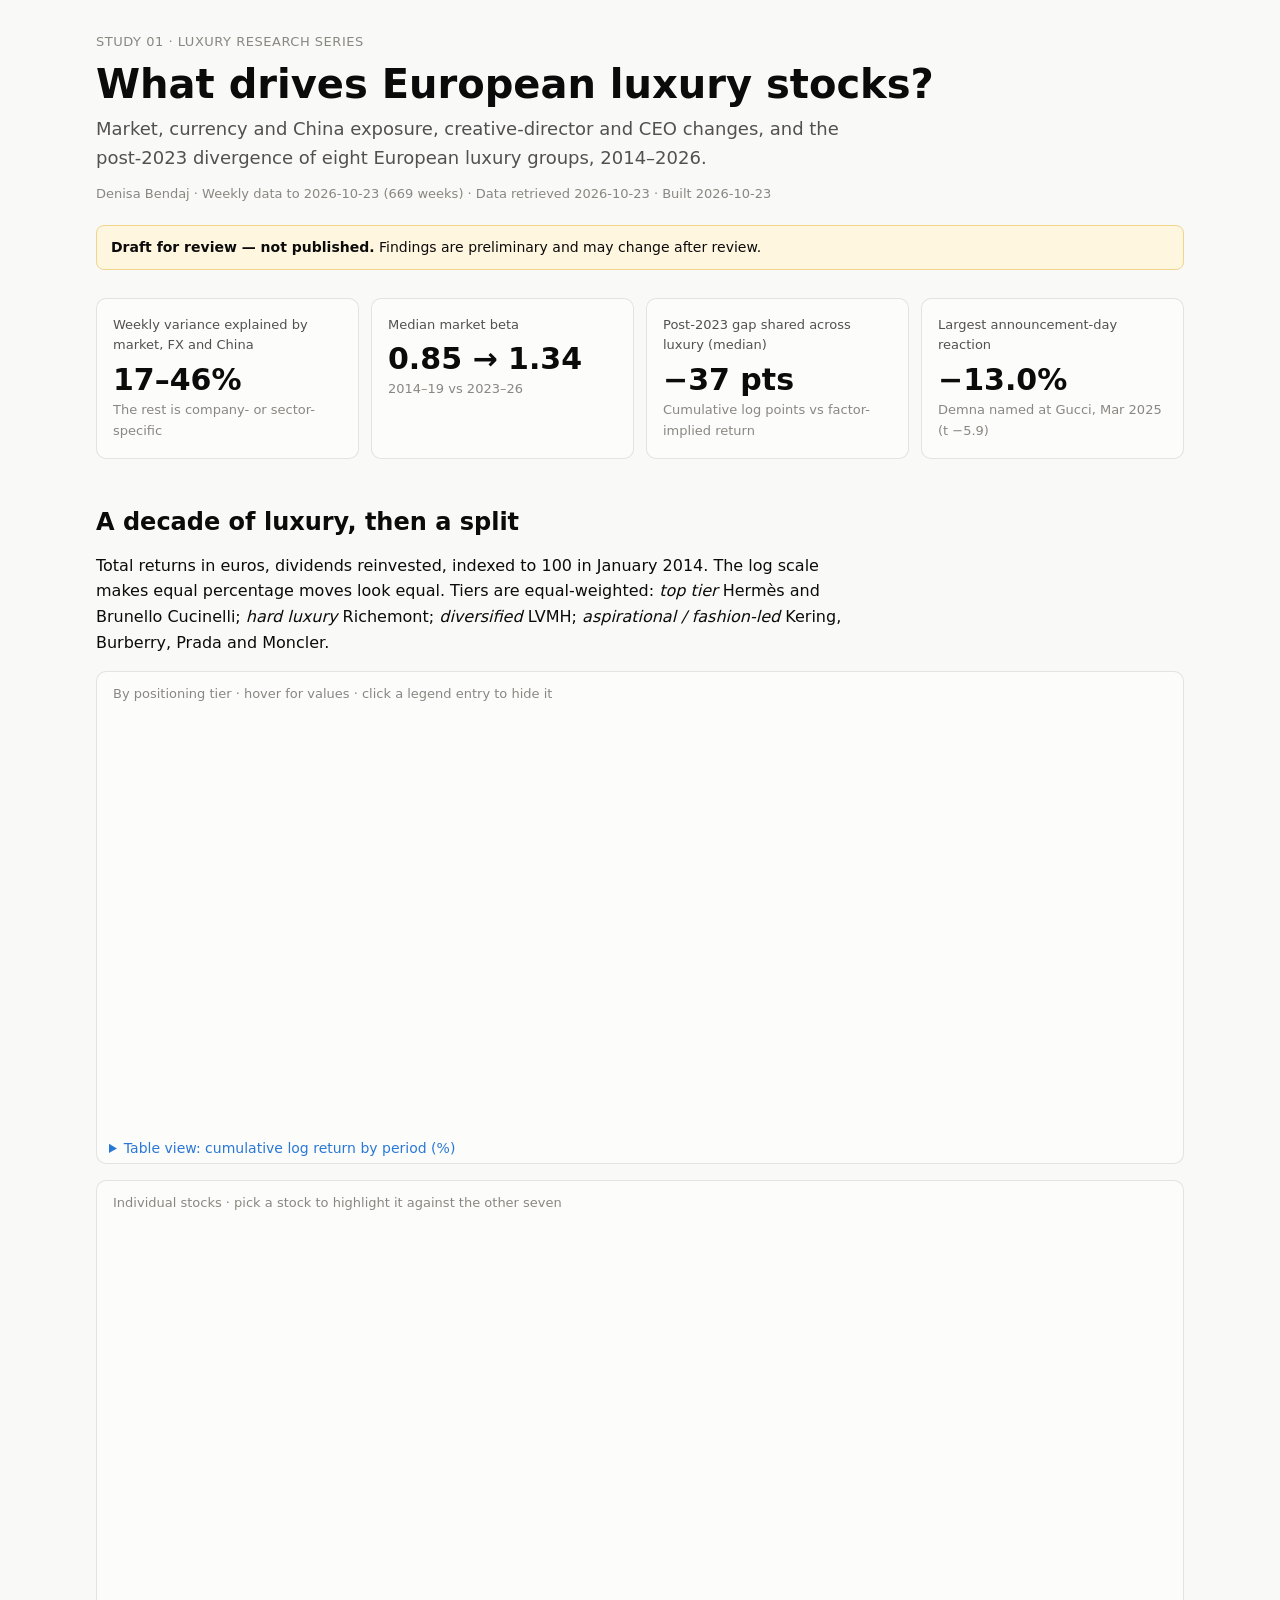
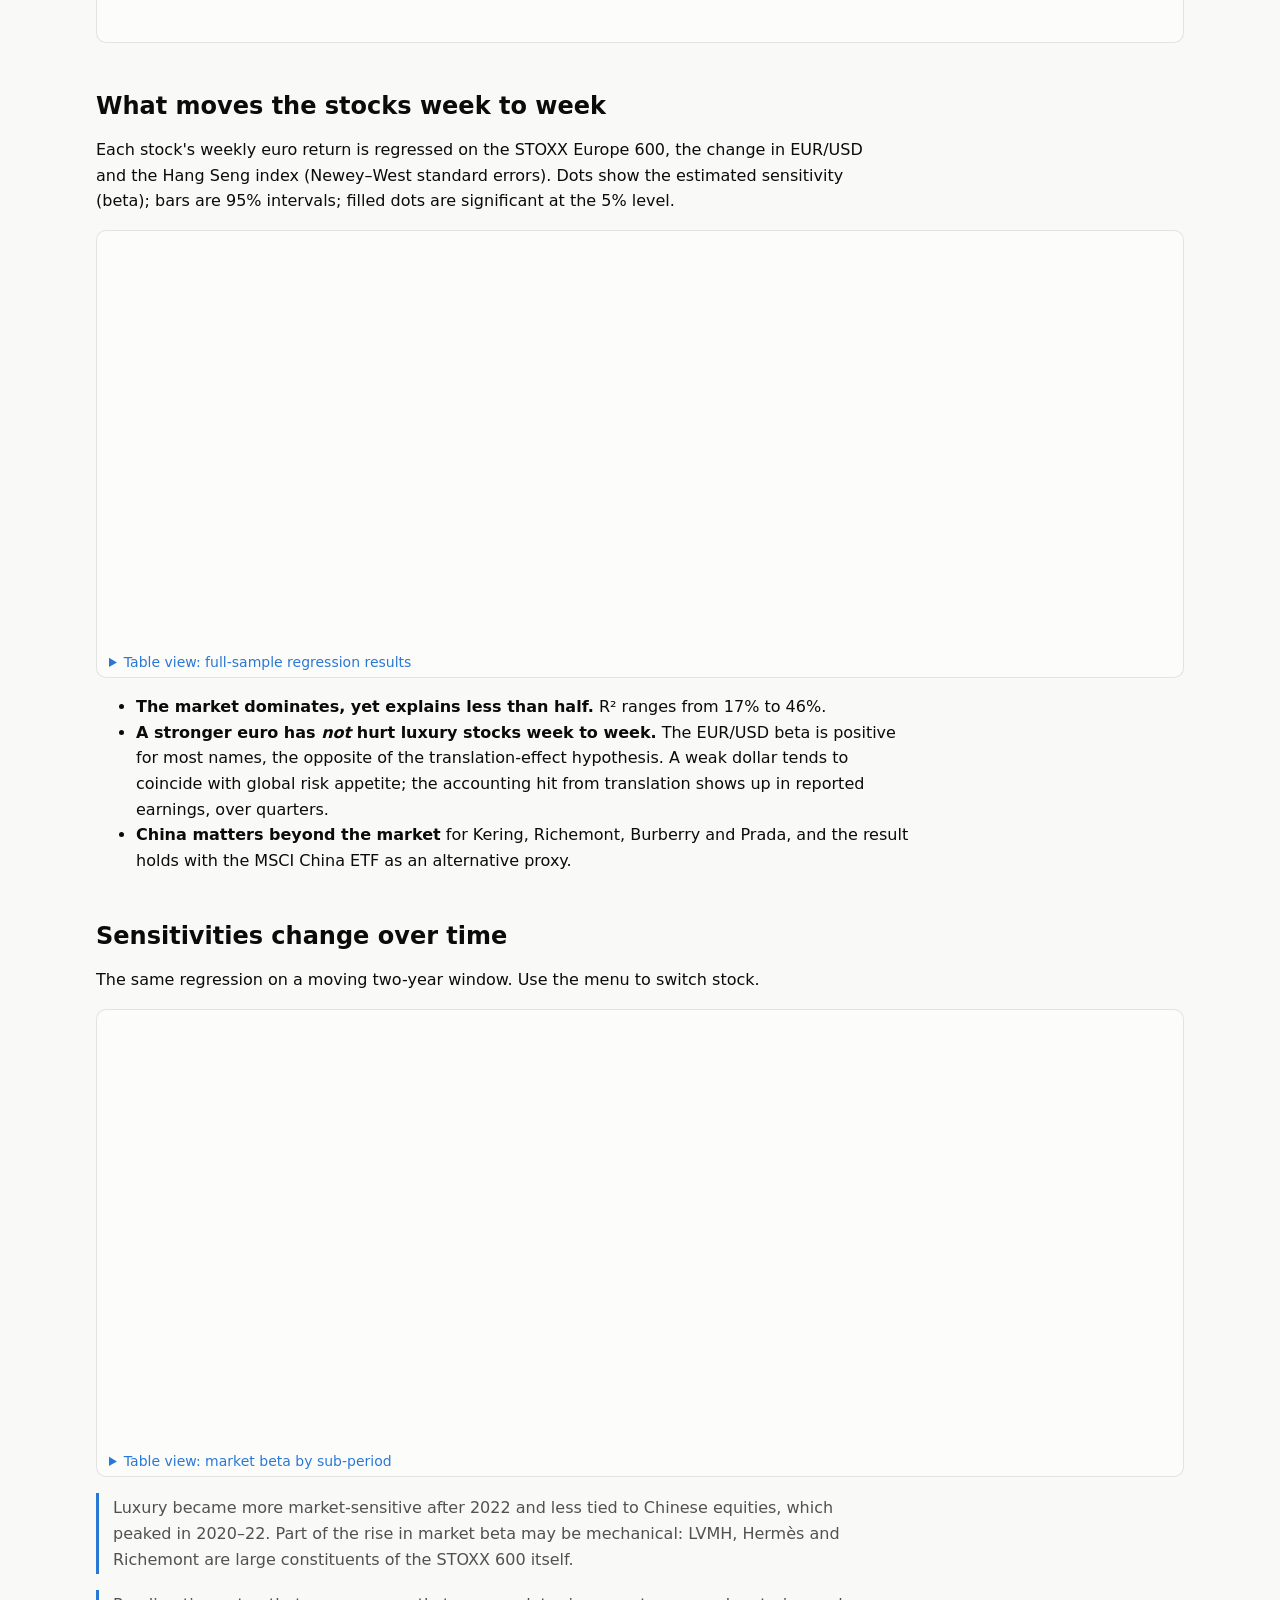
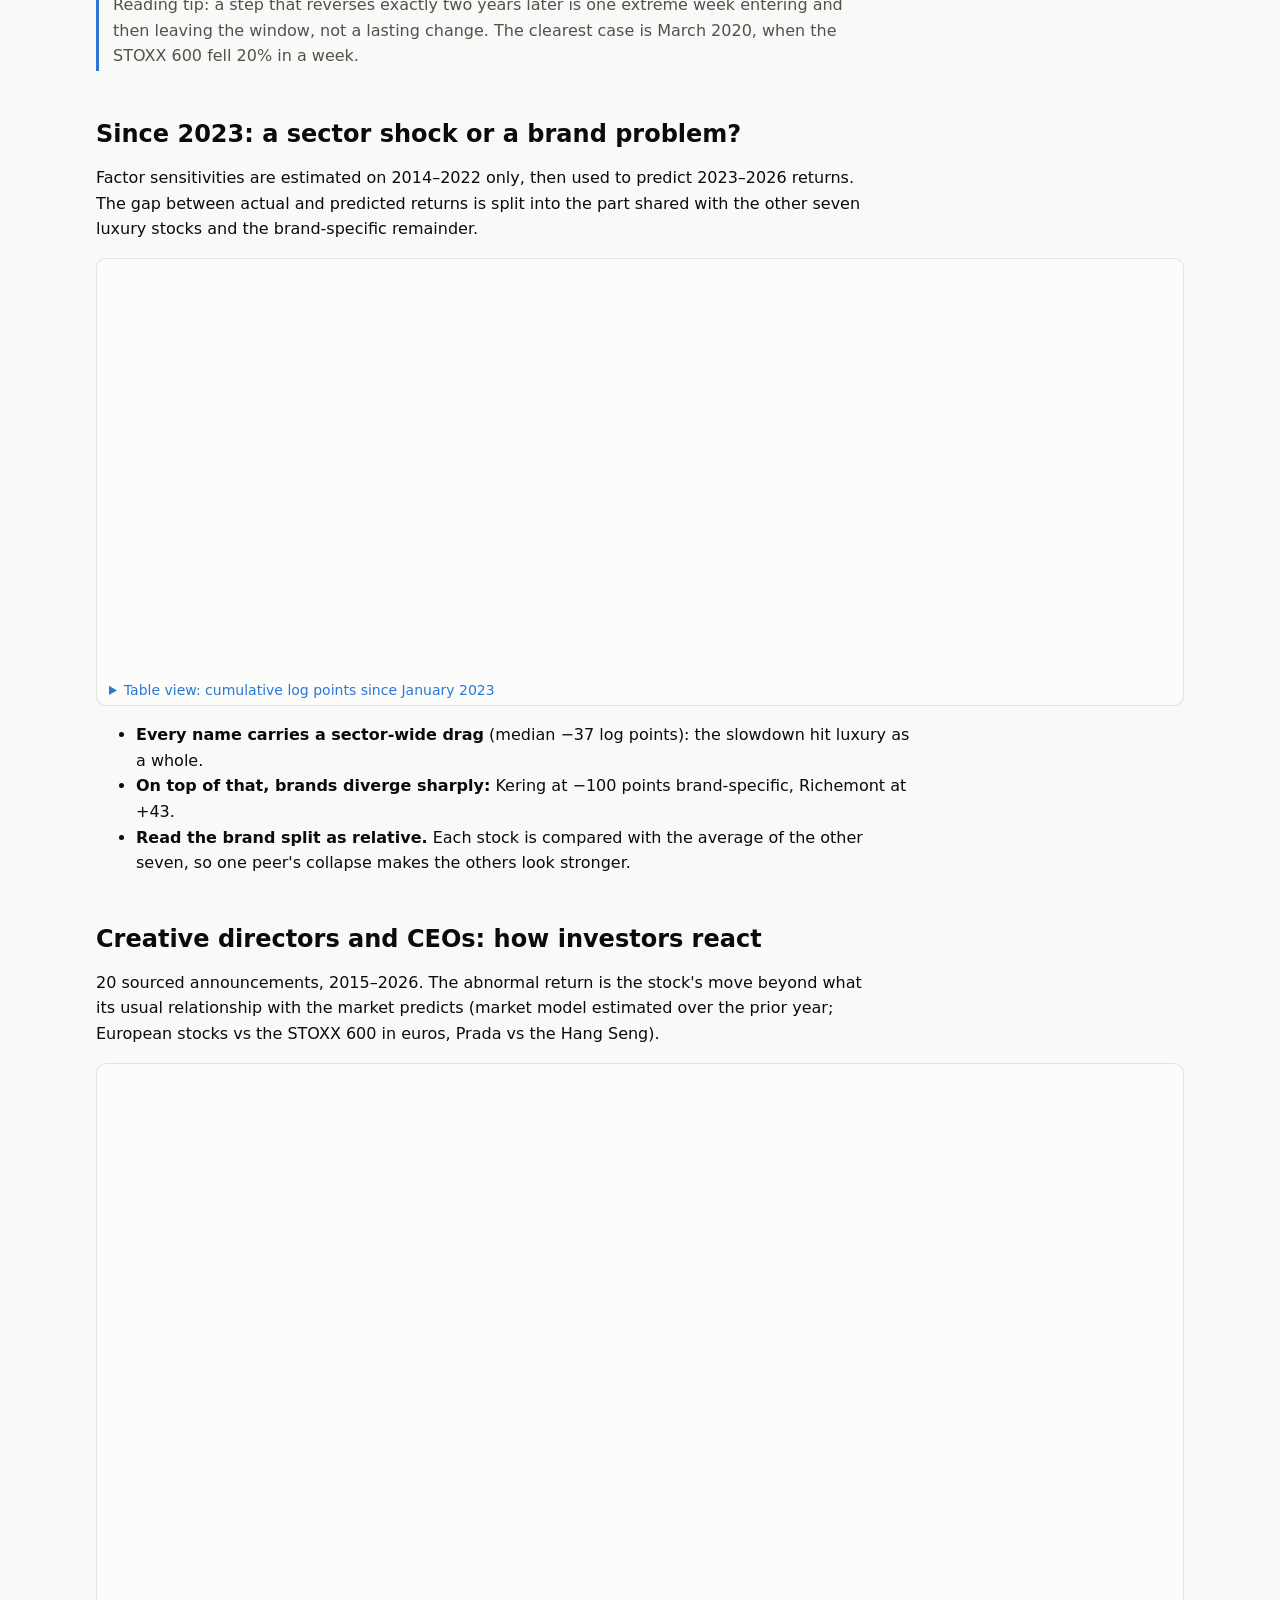
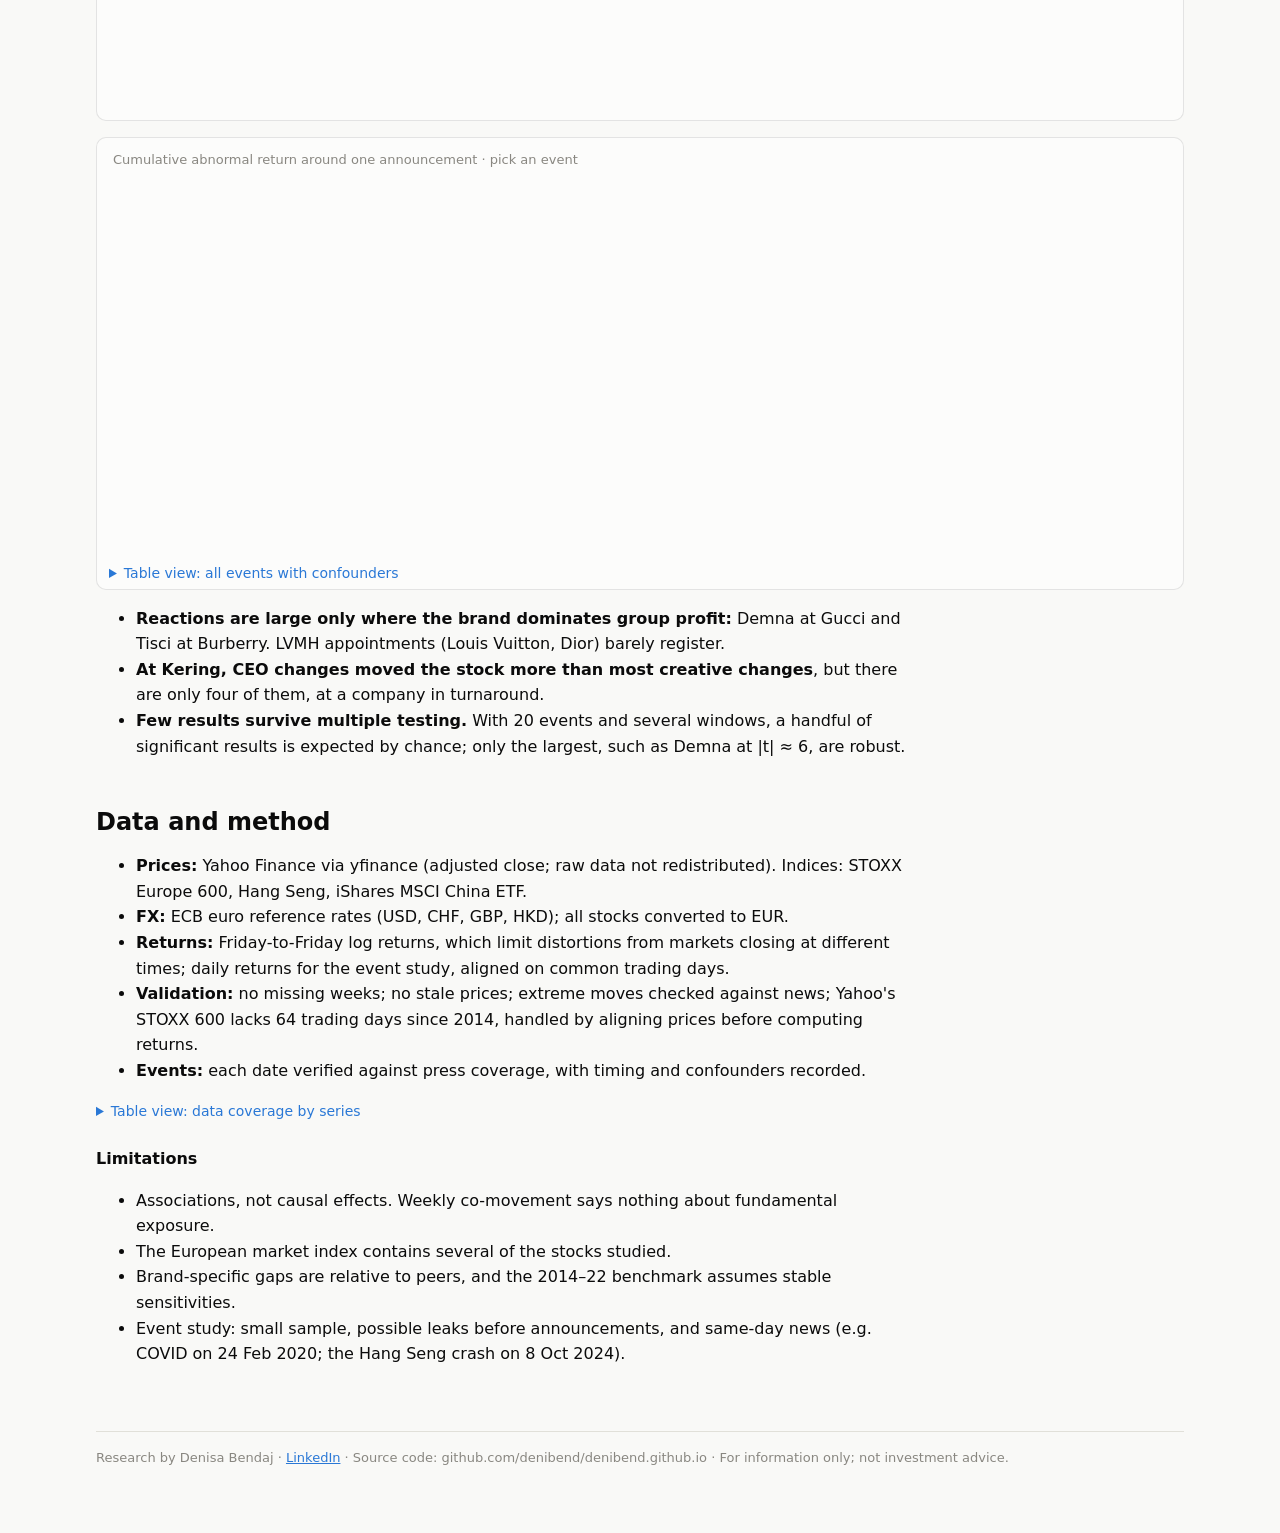
==== docs/studies/luxury-drivers/index.html @ 24cc3692 "Study 01: peer factor, tiers and draft interactive dashboard Leave-one-out luxury peer factor splits" ====
<!doctype html>
<html lang="en">
<head>
<meta charset="utf-8">
<meta name="viewport" content="width=device-width, initial-scale=1">
<title>What Drives European Luxury Stocks? · Denisa Bendaj</title>
<meta name="description" content="Market, currency and China exposure, creative-director changes and the post-2023 divergence of eight European luxury stocks, 2014–2026.">
<script src="https://cdn.plot.ly/plotly-4.1.1.min.js" charset="utf-8"></script>
<style>
  :root {
    color-scheme: light;
    --page: #f9f9f7; --surface: #fcfcfb; --ink: #0b0b0b; --ink-2: #52514e; --muted: #898781;
    --grid: #e1e0d9; --border: rgba(11,11,11,0.10); --accent: #2a78d6; --warn-bg: #fff6e0;
    --font: system-ui, -apple-system, "Segoe UI", sans-serif;
  }
  * { box-sizing: border-box; }
  body { margin: 0; background: var(--page); color: var(--ink); font: 16px/1.6 var(--font); }
  .wrap { max-width: 1120px; margin: 0 auto; padding: 32px 16px 64px; }
  header .kicker { color: var(--muted); font-size: 13px; letter-spacing: .04em; text-transform: uppercase; }
  h1 { font-size: clamp(28px, 4vw, 40px); line-height: 1.15; margin: 8px 0 8px; }
  .lede { color: var(--ink-2); font-size: 18px; max-width: 760px; margin: 0; }
  .meta { color: var(--muted); font-size: 13px; margin-top: 12px; }
  .draft { background: var(--warn-bg); border: 1px solid #f0d58a; border-radius: 8px; padding: 10px 14px;
           font-size: 14px; margin: 20px 0 0; }
  .tiles { display: grid; grid-template-columns: repeat(auto-fit, minmax(220px, 1fr)); gap: 12px; margin: 28px 0 8px; }
  .tile { background: var(--surface); border: 1px solid var(--border); border-radius: 10px; padding: 16px; }
  .tile .label { color: var(--ink-2); font-size: 13px; }
  .tile .value { font-size: 30px; font-weight: 600; line-height: 1.2; margin: 6px 0 2px; }
  .tile .note { color: var(--muted); font-size: 13px; }
  section { margin-top: 48px; }
  h2 { font-size: 24px; line-height: 1.25; margin: 0 0 8px; }
  h3 { font-size: 16px; margin: 24px 0 4px; }
  p, li { max-width: 780px; }
  .card { background: var(--surface); border: 1px solid var(--border); border-radius: 10px; padding: 12px 12px 4px; margin: 16px 0; }
  .card .hint { color: var(--muted); font-size: 13px; margin: 0 4px 4px; }
  details { margin: 8px 0 0; }
  summary { cursor: pointer; color: var(--accent); font-size: 14px; }
  .table-wrap { overflow-x: auto; margin-top: 8px; }
  table.data { border-collapse: collapse; font-size: 13px; font-variant-numeric: tabular-nums; }
  table.data th, table.data td { padding: 6px 10px; border-bottom: 1px solid var(--grid); text-align: right; white-space: nowrap; }
  table.data th:first-child, table.data td:first-child { text-align: left; }
  table.data thead th { color: var(--ink-2); font-weight: 600; }
  .callout { border-left: 3px solid var(--accent); padding: 2px 0 2px 14px; color: var(--ink-2); }
  footer { margin-top: 64px; color: var(--muted); font-size: 13px; border-top: 1px solid var(--grid); padding-top: 16px; }
  a { color: var(--accent); }
</style>
</head>
<body>
<div class="wrap">

<header>
  <div class="kicker">Study 01 · Luxury research series</div>
  <h1>What drives European luxury stocks?</h1>
  <p class="lede">Market, currency and China exposure, creative-director and CEO changes, and the post-2023
  divergence of eight European luxury groups, 2014–2026.</p>
  <div class="meta">Denisa Bendaj · Weekly data to 2026-10-23 (669 weeks) · Data retrieved 2026-10-23 · Built 2026-10-23</div>
  <div class="draft"><strong>Draft for review — not published.</strong> Findings are preliminary and may change
  after review.</div>
</header>

<div class="tiles">
  <div class="tile">
    <div class="label">Weekly variance explained by market, FX and China</div>
    <div class="value">17–46%</div>
    <div class="note">The rest is company- or sector-specific</div>
  </div>
  <div class="tile">
    <div class="label">Median market beta</div>
    <div class="value">0.85 → 1.34</div>
    <div class="note">2014–19 vs 2023–26</div>
  </div>
  <div class="tile">
    <div class="label">Post-2023 gap shared across luxury (median)</div>
    <div class="value">−37 pts</div>
    <div class="note">Cumulative log points vs factor-implied return</div>
  </div>
  <div class="tile">
    <div class="label">Largest announcement-day reaction</div>
    <div class="value">−13.0%</div>
    <div class="note">Demna named at Gucci, Mar 2025 (t −5.9)</div>
  </div>
</div>

<section>
  <h2>A decade of luxury, then a split</h2>
  <p>Total returns in euros, dividends reinvested, indexed to 100 in January 2014. The log scale makes equal
  percentage moves look equal. Tiers are equal-weighted: <em>top tier</em> Hermès and Brunello Cucinelli;
  <em>hard luxury</em> Richemont; <em>diversified</em> LVMH; <em>aspirational / fashion-led</em> Kering, Burberry,
  Prada and Moncler.</p>
  <div class="card">
    <p class="hint">By positioning tier · hover for values · click a legend entry to hide it</p>
    <div style="height:420px; width:100%;">                            <div id="5f30606f-6650-4d11-8eb5-b5b8ee611937" class="plotly-graph-div" style="height:100%; width:100%;"></div>            <script>                window.PLOTLYENV=window.PLOTLYENV || {};                                if (document.getElementById("5f30606f-6650-4d11-8eb5-b5b8ee611937")) {                    Plotly.newPlot(                        "5f30606f-6650-4d11-8eb5-b5b8ee611937",                        [{"hovertemplate":"%{y:.0f}","line":{"color":"#2a78d6","width":2},"name":"Top tier","x":["2013-12-27T00:00:00.000000","2014-01-03T00:00:00.000000","2014-01-10T00:00:00.000000","2014-01-17T00:00:00.000000","2014-01-24T00:00:00.000000","2014-01-31T00:00:00.000000","2014-02-07T00:00:00.000000","2014-02-14T00:00:00.000000","2014-02-21T00:00:00.000000","2014-02-28T00:00:00.000000","2014-03-07T00:00:00.000000","2014-03-14T00:00:00.000000","2014-03-21T00:00:00.000000","2014-03-28T00:00:00.000000","2014-04-04T00:00:00.000000","2014-04-11T00:00:00.000000","2014-04-18T00:00:00.000000","2014-04-25T00:00:00.000000","2014-05-02T00:00:00.000000","2014-05-09T00:00:00.000000","2014-05-16T00:00:00.000000","2014-05-23T00:00:00.000000","2014-05-30T00:00:00.000000","2014-06-06T00:00:00.000000","2014-06-13T00:00:00.000000","2014-06-20T00:00:00.000000","2014-06-27T00:00:00.000000","2014-07-04T00:00:00.000000","2014-07-11T00:00:00.000000","2014-07-18T00:00:00.000000","2014-07-25T00:00:00.000000","2014-08-01T00:00:00.000000","2014-08-08T00:00:00.000000","2014-08-15T00:00:00.000000","2014-08-22T00:00:00.000000","2014-08-29T00:00:00.000000","2014-09-05T00:00:00.000000","2014-09-12T00:00:00.000000","2014-09-19T00:00:00.000000","2014-09-26T00:00:00.000000","2014-10-03T00:00:00.000000","2014-10-10T00:00:00.000000","2014-10-17T00:00:00.000000","2014-10-24T00:00:00.000000","2014-10-31T00:00:00.000000","2014-11-07T00:00:00.000000","2014-11-14T00:00:00.000000","2014-11-21T00:00:00.000000","2014-11-28T00:00:00.000000","2014-12-05T00:00:00.000000","2014-12-12T00:00:00.000000","2014-12-19T00:00:00.000000","2014-12-26T00:00:00.000000","2015-01-02T00:00:00.000000","2015-01-09T00:00:00.000000","2015-01-16T00:00:00.000000","2015-01-23T00:00:00.000000","2015-01-30T00:00:00.000000","2015-02-06T00:00:00.000000","2015-02-13T00:00:00.000000","2015-02-20T00:00:00.000000","2015-02-27T00:00:00.000000","2015-03-06T00:00:00.000000","2015-03-13T00:00:00.000000","2015-03-20T00:00:00.000000","2015-03-27T00:00:00.000000","2015-04-03T00:00:00.000000","2015-04-10T00:00:00.000000","2015-04-17T00:00:00.000000","2015-04-24T00:00:00.000000","2015-05-01T00:00:00.000000","2015-05-08T00:00:00.000000","2015-05-15T00:00:00.000000","2015-05-22T00:00:00.000000","2015-05-29T00:00:00.000000","2015-06-05T00:00:00.000000","2015-06-12T00:00:00.000000","2015-06-19T00:00:00.000000","2015-06-26T00:00:00.000000","2015-07-03T00:00:00.000000","2015-07-10T00:00:00.000000","2015-07-17T00:00:00.000000","2015-07-24T00:00:00.000000","2015-07-31T00:00:00.000000","2015-08-07T00:00:00.000000","2015-08-14T00:00:00.000000","2015-08-21T00:00:00.000000","2015-08-28T00:00:00.000000","2015-09-04T00:00:00.000000","2015-09-11T00:00:00.000000","2015-09-18T00:00:00.000000","2015-09-25T00:00:00.000000","2015-10-02T00:00:00.000000","2015-10-09T00:00:00.000000","2015-10-16T00:00:00.000000","2015-10-23T00:00:00.000000","2015-10-30T00:00:00.000000","2015-11-06T00:00:00.000000","2015-11-13T00:00:00.000000","2015-11-20T00:00:00.000000","2015-11-27T00:00:00.000000","2015-12-04T00:00:00.000000","2015-12-11T00:00:00.000000","2015-12-18T00:00:00.000000","2015-12-25T00:00:00.000000","2016-01-01T00:00:00.000000","2016-01-08T00:00:00.000000","2016-01-15T00:00:00.000000","2016-01-22T00:00:00.000000","2016-01-29T00:00:00.000000","2016-02-05T00:00:00.000000","2016-02-12T00:00:00.000000","2016-02-19T00:00:00.000000","2016-02-26T00:00:00.000000","2016-03-04T00:00:00.000000","2016-03-11T00:00:00.000000","2016-03-18T00:00:00.000000","2016-03-25T00:00:00.000000","2016-04-01T00:00:00.000000","2016-04-08T00:00:00.000000","2016-04-15T00:00:00.000000","2016-04-22T00:00:00.000000","2016-04-29T00:00:00.000000","2016-05-06T00:00:00.000000","2016-05-13T00:00:00.000000","2016-05-20T00:00:00.000000","2016-05-27T00:00:00.000000","2016-06-03T00:00:00.000000","2016-06-10T00:00:00.000000","2016-06-17T00:00:00.000000","2016-06-24T00:00:00.000000","2016-07-01T00:00:00.000000","2016-07-08T00:00:00.000000","2016-07-15T00:00:00.000000","2016-07-22T00:00:00.000000","2016-07-29T00:00:00.000000","2016-08-05T00:00:00.000000","2016-08-12T00:00:00.000000","2016-08-19T00:00:00.000000","2016-08-26T00:00:00.000000","2016-09-02T00:00:00.000000","2016-09-09T00:00:00.000000","2016-09-16T00:00:00.000000","2016-09-23T00:00:00.000000","2016-09-30T00:00:00.000000","2016-10-07T00:00:00.000000","2016-10-14T00:00:00.000000","2016-10-21T00:00:00.000000","2016-10-28T00:00:00.000000","2016-11-04T00:00:00.000000","2016-11-11T00:00:00.000000","2016-11-18T00:00:00.000000","2016-11-25T00:00:00.000000","2016-12-02T00:00:00.000000","2016-12-09T00:00:00.000000","2016-12-16T00:00:00.000000","2016-12-23T00:00:00.000000","2016-12-30T00:00:00.000000","2017-01-06T00:00:00.000000","2017-01-13T00:00:00.000000","2017-01-20T00:00:00.000000","2017-01-27T00:00:00.000000","2017-02-03T00:00:00.000000","2017-02-10T00:00:00.000000","2017-02-17T00:00:00.000000","2017-02-24T00:00:00.000000","2017-03-03T00:00:00.000000","2017-03-10T00:00:00.000000","2017-03-17T00:00:00.000000","2017-03-24T00:00:00.000000","2017-03-31T00:00:00.000000","2017-04-07T00:00:00.000000","2017-04-14T00:00:00.000000","2017-04-21T00:00:00.000000","2017-04-28T00:00:00.000000","2017-05-05T00:00:00.000000","2017-05-12T00:00:00.000000","2017-05-19T00:00:00.000000","2017-05-26T00:00:00.000000","2017-06-02T00:00:00.000000","2017-06-09T00:00:00.000000","2017-06-16T00:00:00.000000","2017-06-23T00:00:00.000000","2017-06-30T00:00:00.000000","2017-07-07T00:00:00.000000","2017-07-14T00:00:00.000000","2017-07-21T00:00:00.000000","2017-07-28T00:00:00.000000","2017-08-04T00:00:00.000000","2017-08-11T00:00:00.000000","2017-08-18T00:00:00.000000","2017-08-25T00:00:00.000000","2017-09-01T00:00:00.000000","2017-09-08T00:00:00.000000","2017-09-15T00:00:00.000000","2017-09-22T00:00:00.000000","2017-09-29T00:00:00.000000","2017-10-06T00:00:00.000000","2017-10-13T00:00:00.000000","2017-10-20T00:00:00.000000","2017-10-27T00:00:00.000000","2017-11-03T00:00:00.000000","2017-11-10T00:00:00.000000","2017-11-17T00:00:00.000000","2017-11-24T00:00:00.000000","2017-12-01T00:00:00.000000","2017-12-08T00:00:00.000000","2017-12-15T00:00:00.000000","2017-12-22T00:00:00.000000","2017-12-29T00:00:00.000000","2018-01-05T00:00:00.000000","2018-01-12T00:00:00.000000","2018-01-19T00:00:00.000000","2018-01-26T00:00:00.000000","2018-02-02T00:00:00.000000","2018-02-09T00:00:00.000000","2018-02-16T00:00:00.000000","2018-02-23T00:00:00.000000","2018-03-02T00:00:00.000000","2018-03-09T00:00:00.000000","2018-03-16T00:00:00.000000","2018-03-23T00:00:00.000000","2018-03-30T00:00:00.000000","2018-04-06T00:00:00.000000","2018-04-13T00:00:00.000000","2018-04-20T00:00:00.000000","2018-04-27T00:00:00.000000","2018-05-04T00:00:00.000000","2018-05-11T00:00:00.000000","2018-05-18T00:00:00.000000","2018-05-25T00:00:00.000000","2018-06-01T00:00:00.000000","2018-06-08T00:00:00.000000","2018-06-15T00:00:00.000000","2018-06-22T00:00:00.000000","2018-06-29T00:00:00.000000","2018-07-06T00:00:00.000000","2018-07-13T00:00:00.000000","2018-07-20T00:00:00.000000","2018-07-27T00:00:00.000000","2018-08-03T00:00:00.000000","2018-08-10T00:00:00.000000","2018-08-17T00:00:00.000000","2018-08-24T00:00:00.000000","2018-08-31T00:00:00.000000","2018-09-07T00:00:00.000000","2018-09-14T00:00:00.000000","2018-09-21T00:00:00.000000","2018-09-28T00:00:00.000000","2018-10-05T00:00:00.000000","2018-10-12T00:00:00.000000","2018-10-19T00:00:00.000000","2018-10-26T00:00:00.000000","2018-11-02T00:00:00.000000","2018-11-09T00:00:00.000000","2018-11-16T00:00:00.000000","2018-11-23T00:00:00.000000","2018-11-30T00:00:00.000000","2018-12-07T00:00:00.000000","2018-12-14T00:00:00.000000","2018-12-21T00:00:00.000000","2018-12-28T00:00:00.000000","2019-01-04T00:00:00.000000","2019-01-11T00:00:00.000000","2019-01-18T00:00:00.000000","2019-01-25T00:00:00.000000","2019-02-01T00:00:00.000000","2019-02-08T00:00:00.000000","2019-02-15T00:00:00.000000","2019-02-22T00:00:00.000000","2019-03-01T00:00:00.000000","2019-03-08T00:00:00.000000","2019-03-15T00:00:00.000000","2019-03-22T00:00:00.000000","2019-03-29T00:00:00.000000","2019-04-05T00:00:00.000000","2019-04-12T00:00:00.000000","2019-04-19T00:00:00.000000","2019-04-26T00:00:00.000000","2019-05-03T00:00:00.000000","2019-05-10T00:00:00.000000","2019-05-17T00:00:00.000000","2019-05-24T00:00:00.000000","2019-05-31T00:00:00.000000","2019-06-07T00:00:00.000000","2019-06-14T00:00:00.000000","2019-06-21T00:00:00.000000","2019-06-28T00:00:00.000000","2019-07-05T00:00:00.000000","2019-07-12T00:00:00.000000","2019-07-19T00:00:00.000000","2019-07-26T00:00:00.000000","2019-08-02T00:00:00.000000","2019-08-09T00:00:00.000000","2019-08-16T00:00:00.000000","2019-08-23T00:00:00.000000","2019-08-30T00:00:00.000000","2019-09-06T00:00:00.000000","2019-09-13T00:00:00.000000","2019-09-20T00:00:00.000000","2019-09-27T00:00:00.000000","2019-10-04T00:00:00.000000","2019-10-11T00:00:00.000000","2019-10-18T00:00:00.000000","2019-10-25T00:00:00.000000","2019-11-01T00:00:00.000000","2019-11-08T00:00:00.000000","2019-11-15T00:00:00.000000","2019-11-22T00:00:00.000000","2019-11-29T00:00:00.000000","2019-12-06T00:00:00.000000","2019-12-13T00:00:00.000000","2019-12-20T00:00:00.000000","2019-12-27T00:00:00.000000","2020-01-03T00:00:00.000000","2020-01-10T00:00:00.000000","2020-01-17T00:00:00.000000","2020-01-24T00:00:00.000000","2020-01-31T00:00:00.000000","2020-02-07T00:00:00.000000","2020-02-14T00:00:00.000000","2020-02-21T00:00:00.000000","2020-02-28T00:00:00.000000","2020-03-06T00:00:00.000000","2020-03-13T00:00:00.000000","2020-03-20T00:00:00.000000","2020-03-27T00:00:00.000000","2020-04-03T00:00:00.000000","2020-04-10T00:00:00.000000","2020-04-17T00:00:00.000000","2020-04-24T00:00:00.000000","2020-05-01T00:00:00.000000","2020-05-08T00:00:00.000000","2020-05-15T00:00:00.000000","2020-05-22T00:00:00.000000","2020-05-29T00:00:00.000000","2020-06-05T00:00:00.000000","2020-06-12T00:00:00.000000","2020-06-19T00:00:00.000000","2020-06-26T00:00:00.000000","2020-07-03T00:00:00.000000","2020-07-10T00:00:00.000000","2020-07-17T00:00:00.000000","2020-07-24T00:00:00.000000","2020-07-31T00:00:00.000000","2020-08-07T00:00:00.000000","2020-08-14T00:00:00.000000","2020-08-21T00:00:00.000000","2020-08-28T00:00:00.000000","2020-09-04T00:00:00.000000","2020-09-11T00:00:00.000000","2020-09-18T00:00:00.000000","2020-09-25T00:00:00.000000","2020-10-02T00:00:00.000000","2020-10-09T00:00:00.000000","2020-10-16T00:00:00.000000","2020-10-23T00:00:00.000000","2020-10-30T00:00:00.000000","2020-11-06T00:00:00.000000","2020-11-13T00:00:00.000000","2020-11-20T00:00:00.000000","2020-11-27T00:00:00.000000","2020-12-04T00:00:00.000000","2020-12-11T00:00:00.000000","2020-12-18T00:00:00.000000","2020-12-25T00:00:00.000000","2021-01-01T00:00:00.000000","2021-01-08T00:00:00.000000","2021-01-15T00:00:00.000000","2021-01-22T00:00:00.000000","2021-01-29T00:00:00.000000","2021-02-05T00:00:00.000000","2021-02-12T00:00:00.000000","2021-02-19T00:00:00.000000","2021-02-26T00:00:00.000000","2021-03-05T00:00:00.000000","2021-03-12T00:00:00.000000","2021-03-19T00:00:00.000000","2021-03-26T00:00:00.000000","2021-04-02T00:00:00.000000","2021-04-09T00:00:00.000000","2021-04-16T00:00:00.000000","2021-04-23T00:00:00.000000","2021-04-30T00:00:00.000000","2021-05-07T00:00:00.000000","2021-05-14T00:00:00.000000","2021-05-21T00:00:00.000000","2021-05-28T00:00:00.000000","2021-06-04T00:00:00.000000","2021-06-11T00:00:00.000000","2021-06-18T00:00:00.000000","2021-06-25T00:00:00.000000","2021-07-02T00:00:00.000000","2021-07-09T00:00:00.000000","2021-07-16T00:00:00.000000","2021-07-23T00:00:00.000000","2021-07-30T00:00:00.000000","2021-08-06T00:00:00.000000","2021-08-13T00:00:00.000000","2021-08-20T00:00:00.000000","2021-08-27T00:00:00.000000","2021-09-03T00:00:00.000000","2021-09-10T00:00:00.000000","2021-09-17T00:00:00.000000","2021-09-24T00:00:00.000000","2021-10-01T00:00:00.000000","2021-10-08T00:00:00.000000","2021-10-15T00:00:00.000000","2021-10-22T00:00:00.000000","2021-10-29T00:00:00.000000","2021-11-05T00:00:00.000000","2021-11-12T00:00:00.000000","2021-11-19T00:00:00.000000","2021-11-26T00:00:00.000000","2021-12-03T00:00:00.000000","2021-12-10T00:00:00.000000","2021-12-17T00:00:00.000000","2021-12-24T00:00:00.000000","2021-12-31T00:00:00.000000","2022-01-07T00:00:00.000000","2022-01-14T00:00:00.000000","2022-01-21T00:00:00.000000","2022-01-28T00:00:00.000000","2022-02-04T00:00:00.000000","2022-02-11T00:00:00.000000","2022-02-18T00:00:00.000000","2022-02-25T00:00:00.000000","2022-03-04T00:00:00.000000","2022-03-11T00:00:00.000000","2022-03-18T00:00:00.000000","2022-03-25T00:00:00.000000","2022-04-01T00:00:00.000000","2022-04-08T00:00:00.000000","2022-04-15T00:00:00.000000","2022-04-22T00:00:00.000000","2022-04-29T00:00:00.000000","2022-05-06T00:00:00.000000","2022-05-13T00:00:00.000000","2022-05-20T00:00:00.000000","2022-05-27T00:00:00.000000","2022-06-03T00:00:00.000000","2022-06-10T00:00:00.000000","2022-06-17T00:00:00.000000","2022-06-24T00:00:00.000000","2022-07-01T00:00:00.000000","2022-07-08T00:00:00.000000","2022-07-15T00:00:00.000000","2022-07-22T00:00:00.000000","2022-07-29T00:00:00.000000","2022-08-05T00:00:00.000000","2022-08-12T00:00:00.000000","2022-08-19T00:00:00.000000","2022-08-26T00:00:00.000000","2022-09-02T00:00:00.000000","2022-09-09T00:00:00.000000","2022-09-16T00:00:00.000000","2022-09-23T00:00:00.000000","2022-09-30T00:00:00.000000","2022-10-07T00:00:00.000000","2022-10-14T00:00:00.000000","2022-10-21T00:00:00.000000","2022-10-28T00:00:00.000000","2022-11-04T00:00:00.000000","2022-11-11T00:00:00.000000","2022-11-18T00:00:00.000000","2022-11-25T00:00:00.000000","2022-12-02T00:00:00.000000","2022-12-09T00:00:00.000000","2022-12-16T00:00:00.000000","2022-12-23T00:00:00.000000","2022-12-30T00:00:00.000000","2023-01-06T00:00:00.000000","2023-01-13T00:00:00.000000","2023-01-20T00:00:00.000000","2023-01-27T00:00:00.000000","2023-02-03T00:00:00.000000","2023-02-10T00:00:00.000000","2023-02-17T00:00:00.000000","2023-02-24T00:00:00.000000","2023-03-03T00:00:00.000000","2023-03-10T00:00:00.000000","2023-03-17T00:00:00.000000","2023-03-24T00:00:00.000000","2023-03-31T00:00:00.000000","2023-04-07T00:00:00.000000","2023-04-14T00:00:00.000000","2023-04-21T00:00:00.000000","2023-04-28T00:00:00.000000","2023-05-05T00:00:00.000000","2023-05-12T00:00:00.000000","2023-05-19T00:00:00.000000","2023-05-26T00:00:00.000000","2023-06-02T00:00:00.000000","2023-06-09T00:00:00.000000","2023-06-16T00:00:00.000000","2023-06-23T00:00:00.000000","2023-06-30T00:00:00.000000","2023-07-07T00:00:00.000000","2023-07-14T00:00:00.000000","2023-07-21T00:00:00.000000","2023-07-28T00:00:00.000000","2023-08-04T00:00:00.000000","2023-08-11T00:00:00.000000","2023-08-18T00:00:00.000000","2023-08-25T00:00:00.000000","2023-09-01T00:00:00.000000","2023-09-08T00:00:00.000000","2023-09-15T00:00:00.000000","2023-09-22T00:00:00.000000","2023-09-29T00:00:00.000000","2023-10-06T00:00:00.000000","2023-10-13T00:00:00.000000","2023-10-20T00:00:00.000000","2023-10-27T00:00:00.000000","2023-11-03T00:00:00.000000","2023-11-10T00:00:00.000000","2023-11-17T00:00:00.000000","2023-11-24T00:00:00.000000","2023-12-01T00:00:00.000000","2023-12-08T00:00:00.000000","2023-12-15T00:00:00.000000","2023-12-22T00:00:00.000000","2023-12-29T00:00:00.000000","2024-01-05T00:00:00.000000","2024-01-12T00:00:00.000000","2024-01-19T00:00:00.000000","2024-01-26T00:00:00.000000","2024-02-02T00:00:00.000000","2024-02-09T00:00:00.000000","2024-02-16T00:00:00.000000","2024-02-23T00:00:00.000000","2024-03-01T00:00:00.000000","2024-03-08T00:00:00.000000","2024-03-15T00:00:00.000000","2024-03-22T00:00:00.000000","2024-03-29T00:00:00.000000","2024-04-05T00:00:00.000000","2024-04-12T00:00:00.000000","2024-04-19T00:00:00.000000","2024-04-26T00:00:00.000000","2024-05-03T00:00:00.000000","2024-05-10T00:00:00.000000","2024-05-17T00:00:00.000000","2024-05-24T00:00:00.000000","2024-05-31T00:00:00.000000","2024-06-07T00:00:00.000000","2024-06-14T00:00:00.000000","2024-06-21T00:00:00.000000","2024-06-28T00:00:00.000000","2024-07-05T00:00:00.000000","2024-07-12T00:00:00.000000","2024-07-19T00:00:00.000000","2024-07-26T00:00:00.000000","2024-08-02T00:00:00.000000","2024-08-09T00:00:00.000000","2024-08-16T00:00:00.000000","2024-08-23T00:00:00.000000","2024-08-30T00:00:00.000000","2024-09-06T00:00:00.000000","2024-09-13T00:00:00.000000","2024-09-20T00:00:00.000000","2024-09-27T00:00:00.000000","2024-10-04T00:00:00.000000","2024-10-11T00:00:00.000000","2024-10-18T00:00:00.000000","2024-10-25T00:00:00.000000","2024-11-01T00:00:00.000000","2024-11-08T00:00:00.000000","2024-11-15T00:00:00.000000","2024-11-22T00:00:00.000000","2024-11-29T00:00:00.000000","2024-12-06T00:00:00.000000","2024-12-13T00:00:00.000000","2024-12-20T00:00:00.000000","2024-12-27T00:00:00.000000","2025-01-03T00:00:00.000000","2025-01-10T00:00:00.000000","2025-01-17T00:00:00.000000","2025-01-24T00:00:00.000000","2025-01-31T00:00:00.000000","2025-02-07T00:00:00.000000","2025-02-14T00:00:00.000000","2025-02-21T00:00:00.000000","2025-02-28T00:00:00.000000","2025-03-07T00:00:00.000000","2025-03-14T00:00:00.000000","2025-03-21T00:00:00.000000","2025-03-28T00:00:00.000000","2025-04-04T00:00:00.000000","2025-04-11T00:00:00.000000","2025-04-18T00:00:00.000000","2025-04-25T00:00:00.000000","2025-05-02T00:00:00.000000","2025-05-09T00:00:00.000000","2025-05-16T00:00:00.000000","2025-05-23T00:00:00.000000","2025-05-30T00:00:00.000000","2025-06-06T00:00:00.000000","2025-06-13T00:00:00.000000","2025-06-20T00:00:00.000000","2025-06-27T00:00:00.000000","2025-07-04T00:00:00.000000","2025-07-11T00:00:00.000000","2025-07-18T00:00:00.000000","2025-07-25T00:00:00.000000","2025-08-01T00:00:00.000000","2025-08-08T00:00:00.000000","2025-08-15T00:00:00.000000","2025-08-22T00:00:00.000000","2025-08-29T00:00:00.000000","2025-09-05T00:00:00.000000","2025-09-12T00:00:00.000000","2025-09-19T00:00:00.000000","2025-09-26T00:00:00.000000","2025-10-03T00:00:00.000000","2025-10-10T00:00:00.000000","2025-10-17T00:00:00.000000","2025-10-24T00:00:00.000000","2025-10-31T00:00:00.000000","2025-11-07T00:00:00.000000","2025-11-14T00:00:00.000000","2025-11-21T00:00:00.000000","2025-11-28T00:00:00.000000","2025-12-05T00:00:00.000000","2025-12-12T00:00:00.000000","2025-12-19T00:00:00.000000","2025-12-26T00:00:00.000000","2026-01-02T00:00:00.000000","2026-01-09T00:00:00.000000","2026-01-16T00:00:00.000000","2026-01-23T00:00:00.000000","2026-01-30T00:00:00.000000","2026-02-06T00:00:00.000000","2026-02-13T00:00:00.000000","2026-02-20T00:00:00.000000","2026-02-27T00:00:00.000000","2026-03-06T00:00:00.000000","2026-03-13T00:00:00.000000","2026-03-20T00:00:00.000000","2026-03-27T00:00:00.000000","2026-04-03T00:00:00.000000","2026-04-10T00:00:00.000000","2026-04-17T00:00:00.000000","2026-04-24T00:00:00.000000","2026-05-01T00:00:00.000000","2026-05-08T00:00:00.000000","2026-05-15T00:00:00.000000","2026-05-22T00:00:00.000000","2026-05-29T00:00:00.000000","2026-06-05T00:00:00.000000","2026-06-12T00:00:00.000000","2026-06-19T00:00:00.000000","2026-06-26T00:00:00.000000","2026-07-03T00:00:00.000000","2026-07-10T00:00:00.000000","2026-07-17T00:00:00.000000","2026-07-24T00:00:00.000000","2026-07-31T00:00:00.000000","2026-08-07T00:00:00.000000","2026-08-14T00:00:00.000000","2026-08-21T00:00:00.000000","2026-08-28T00:00:00.000000","2026-09-04T00:00:00.000000","2026-09-11T00:00:00.000000","2026-09-18T00:00:00.000000","2026-09-25T00:00:00.000000","2026-10-02T00:00:00.000000","2026-10-09T00:00:00.000000","2026-10-16T00:00:00.000000","2026-10-23T00:00:00.000000"],"y":{"dtype":"f8","bdata":"AAAAAAAAWUBjK0M1F0lZQCds736VMVdArvGGrDW5VkAV5YwzJyxVQGhD91RfG1VAJNrFBBGTVUCtEUTkma9VQM5F4n7KbFVASgkjRGAjVUD+5N4XaKpUQEF\u002fBPxEkVRABSmDnn8DVUC6I9qbLOhUQIpAiEQ+PVVAf6rk6SGPVUCLEeIMbRtWQNA0XGRM\u002fVVAOwoTcWEoVkB8480sGBxWQOazC2fqg1VAqWiaDasRVUDdaiWxZYJVQKau\u002fPLX71RAsz9i9aCEVEAp1HfSd7hTQNY\u002fslrWb1RAUb6mbpSzVEDLEnsQjXtUQA+Z7Tq08VRA5uoMsqKpVEC7cO4eNhRUQLgHfafW\u002fFNAjAAC2f5RVEDRMUCVmDpVQKNx20W+zlVAUFjZ7b4QVUCkbiMkE49UQE9U0CCqaFRAdQxqDEpjU0Cksk6nyRdTQOM3pMrkjlJAobhd\u002fh+MUkDiao8fa+1SQON++v+VklNAYvaPLrkPVEB552ObaGBUQIC1RivG71RADWcDq7H\u002fVUDJom8jN\u002fJWQLPEmHJgPVZAyWaRcEZgV0DUkWosFdVWQNERnXl03FZAvy5B\u002fin\u002fVUC0bB1uBLVWQGWaa5SuUVdAResE70gGV0CC8vlKwv9WQB03GlBN7FZAlitJKPiTVkDWP2FVNclWQAS30G3DpldAgJVc\u002fzSJVkD2qQZgn2lWQJDIRl1CslZAxY5uxRhiV0CM\u002fSQAi1BYQK5hlTmN4FdA3TLnfsK6V0Cq3s7JvGBXQEksLlCqYFdAOkb01InaV0BmnkCxiU1YQHsAq5Jan1hAMj6EGxwkWEA2FqCeGbRYQHAJGBUdQlhAEZuZNwXgWEDNjYKOBdFXQAE\u002fjzY\u002flldACFZqBfNpWEDLrDHxKPFYQMrJBQ3ox1hAGBQ+DSKFWEBXT4+M1b1XQDmeqP6021ZAHdCpiVILV0AgtCQrUEFWQJ\[base64]\u002f1RlpYQGgiJB2eM1hAVbM5+3x\u002fWEBtLkB5kqNXQEFCQroNMVhAroUsbbmUV0ALOmmVaWZYQL\u002f16r6+0llApRLFKyXiWUBqPgZCze9ZQPMODK1XzFpA7KUxsQz4WkAiB\u002f1j8rxaQKLDO4oG8VpAkVIZ1RrUWkBwd1Zx4thZQP5wnTwGVlpA7fCactuaWUCLo47hWf9ZQAqlJU8IhFpAUtw7InxPWkDJV9tOsXJaQP\[base64]\u002f8AlkWBAbAWsgy1dYEARXi9pD2pgQCoL\u002flW2vWBAY2iTArxZYEDD6kYBVo5gQJgpGwVd6GBA0LygYSngYEA8ncWEnMVgQJNrXk5VAmFAdE4+wmK9YEDoW+FFCtRgQIadC+XQwmBAOi4o\u002fpODYUBotlWcoiZhQLegOKRvIWFA+QvxKS1LYUAvpZTBDl9hQIbx7JrweGFAbHVR+9nJYUC5CdqQLZVhQOZypFvhMmJATnuGDJ1nYkCFwnnqA9BhQK0JGMNDymFAOqA\u002fchzhYUD+C2RaOaphQBg8XIOUK2JAYd2KOijVYUB0Chb97R1iQMSvjw0cC2JAVzcYB+J\u002fYkB0O69mviNiQPUJP1MVKGJAx6jgUL83YkAL3pNNkq5hQCZlWcfZE2FArkgHrS3LYUDLVxsXFpNhQJe3VZ\u002fyVGFAeT3nHZDQYUCEireLr9thQAGaWtVhGGJACZnQ2YVEYkDsYsojHQVjQMKGH0FWnWNA2JINScemY0AbeIw83vJjQIXEuzoWaGRA4LEzPakGZkAL\u002fm0HUFtmQPnoWmL33WZAwOKhlH5DaEBLJrcWL6BnQBKwlmbwCGhA7f698cu\u002fZ0A1SYC54a1nQHy+V8UVCmZATFTZSHXbZkCXQ1TjantnQAdKSwu7a2dAH\u002f4IE0hJZ0CgYGcDVKVnQPwe\u002fWv5DWhAhmhWjvRraEANAYDYenpoQAdyuAhGAWdAPLZInJb0ZkBVOXkY1C1nQJVkxmG4PmdADoQ99KaAZkACZJzvOkFkQBbE0NnHAWRAt\u002fsyCQRDZEBce07NXWhlQLhF8e\u002f9x2RAssLC7GK+ZED6Ay9YawtkQAzCBDGUH2RAkKtSZ547ZEAkycpCS25jQEhdFDZFS2NAi8l5nos3ZEBuibJUa19kQFZFfP1s2WNAEwEJZU9uZEBAvOPchQVlQLPPWqUb3WVAH6m141BxZkBJSiQcJ+JmQO2aii1\u002fLGdAhhUusGLRZ0Bsa6acv6RnQN49NEjXDGdADGsPom7\u002fZkAFcBuXW9JmQLAbLAjWpmdAHj7tLmKAZ0A+EKmOanVnQHcOBRs85GdA8RQJl\u002fvuZ0CVtFagyE9nQFZUHe1ZdGdARka1mja\u002fZkBbRFEZtx5mQKGYgECwrGZAP7wthay+ZkDLd2nT4ENnQEd2G+twgGdAp1yh8owUaEDQ8mo+z4toQGilU8EY42dA\u002fEt\u002f8Xi\[base64]\[base64]\u002ff8ZkCqK2+PJRRoQLVz5oY\u002fNWdAkThouxbZZ0Am9wS28RhoQEr0NCQGQWhAcfTKk+ndaECs8T9EAdFnQPoAFUQYe2hAf8QrUGRpaUDuoPcy1chpQE+8rR4JT2pADOTc7\u002fkfaUBc8vsTv1pqQOEJ7bHe6mpABPWYNVd5bUCO49sshPtsQOLj1z6RCG5A45Jf9KZKbkCZUt1yPPRuQJ7bw9dF4W5A\u002f\u002fHWw9sib0CXljL5NaNuQMwsOiUOgG5Am6ibY\u002fh+bkBEoiAMtlNtQGlM66SHAG9APq\u002f\u002fge2yb0DE8sWElBlwQGUU8YzSNW9A1p\u002f\u002fIGdTbkChQLxL2vZwQD6gofyaqnBA+PTdThd6cECfzIDWb7xwQBo2NU7pRXFAKyqpBnQlckA\u002fRvFWIsNyQDN8rsO2hnJAsXw7ioMjc0CkNaFE+xZzQMI3CDF4f3NAC53xj\u002f\u002fkdECSqR7CnwN1QKxH0BDEC3VA3Q8vwgywdUDUW0b8scJ1QByo\u002fx\u002fb\u002f3VAZBpmX9ctdkCp+vVV3AF2QHj\u002fa0y0wnZAf0hFUFrvdkBXTpsYx\u002fN3QFMmS+4y\u002fndADZuyrEPOdUCnqU\u002fYuBd2QIkKvuEG+3VAjgPTNIVtdkDqelL6T991QH0DLVRjUXZAkvYPLSkidUCWl\u002fgzgRx1QMZ+IIeTVnZAZI4pKz5Vd0BTLRVYxrB3QAeOw9zeOnpAudFrURAae0Bx58feITF8QELAJxTweXpAUTem+vSjekDE6uUVbpJ6QPEvNizz4HlAKbc8ZFM9ekBuoaXCjSZ7QMj1v0npYnpA3pDKFByUd0CuUPAIZx54QEuhEUH533ZAkAl7Ct1Wd0CUD\u002fqKp0x2QCLikbWoZ3ZAKuzUosl\u002fdkC+cKlZgxd0QDfO90bajXRAbZ7v46b4dkCqByXWvap2QLLbUrXOJndA60+yZc5ad0BDl5xxVzR3QCfvWU2FUnZAaiY8X9CwdUDUzu+\u002fG3xzQCNjUQx9LnRABRzb8Vdec0A091Sl9jV0QFn2yvMqpXRAZ3\[base64]\u002fJp4QDYvsvW5O3lAmBBIv9BGeUCbrQ3C\u002fWV7QOJ+4N+SJHtANLmmjbPxekDm+pLYyTl8QEz84p05eH1Aj0+0L\u002fszfUDAHqHNObl8QDj3m+hJoXxAC3vXVDVHfkDgmhTspIp+QOM6OMRsL39AHYyW4bB6gEBWnHfMATeBQL6EoRrFS4BAXrr4\u002fUPtgEApCxBDKpeAQMPMc+ak+IBAD4I1MEPOgEDt0p4xxayAQI4xB1o2koFAG\u002fNoZVDGgkAR9C6jx6+CQN4P7WJadINAzIwU2AB0g0AlIhCLhdSCQEvRiPib9YJADbbfYKOTgkDFX0jlpHuCQC2wNGSuIoJAdf0mBIJxgkCvkQrrKzmCQEFkKB713IJAuYvPqbT5gUARS\u002fWMjlmCQBRhwUeLyIFA\u002fEOEjqlfgkCDFyP0Z5+BQKeC+zJO34FAxymvB89dgUAh1hoFxlmBQLCGVTIh3IBAO4gfwXCvgEB8paTMYlWBQGLi1O038YBAYqxNn6dVgUDn8qz0yHKAQGrwUf9AOoBA7DAY6zFagEAZUgL1cK1\u002fQLpoPPeZOYBAiSpQ1U6lgECycKUkK6mBQMmrANyUhYFAdINUs8fHgUD+BJ3je\u002fSBQGAiTdidhIFAlRE4Qk1EgkCBiiRExC6DQKWY2YYUCoNAVLI64PcGg0CoLQw\u002fQOuBQO+t3BwdVYJAjvRhTg02gkBWiSCneIiDQKDMQJ5PFYRAUdRlEROWhUBqBevzu1uGQCl6TBAJKYdAGMqE7siTh0BSOF7IUpqHQDnplC\u002fycIdA5PeD4t++hkBUFU4RjS2HQM4TwkqATIZAZR9f\u002f3DrhUDm2VIXLv2FQKzAsJEgIIZAYwH6mA4IhkApcymQOcKFQJy1DWhI3oVAjh6ypOw0hUBKLTw\u002fGvyEQJaDHb7OTYVAHlOWN++PhECSyL9HRN6EQD1\u002fp7Ri7oRA60FFunHDhEAQprRrQiWFQDl0xF+Aq4NAnzFVcYfkg0BULLE6ot6CQHAJtFbcOINA0Lk1S2zvg0AbJ\u002fMQ0MKEQJz+cUwgioRAQJ7avyyrgkB1XeYikuWCQFXd8bBqxYJAt8J3A5mThUCtp0fgTQ+FQEkG\u002fgy5EYVAiz\u002fXkH\u002fzhEA\u002fBfPAlMCEQCNZOX8+c4RAVUorjitdhEA7NOVGh9WDQPHAhEelJIRAsE8tFWCghEDw20RvH\u002fGFQNcsPQx11IZAjhN\u002f8kUUh0Df8K0RyjSHQCdrpAhQkYZAxGsOZQLeh0C2hRbnNUOJQBtFs\[base64]\u002fS30BVDh0DIs0nfoYGGQGeAA32blIZAY7I93KnzhkBCg8h\u002fuNSHQN2nyP\u002f7UYhAPjBx3Narh0DX6\u002fmtGFuHQGgyMXYpX4VAoxjWSrB9hUDg7Q0mPTiFQOKlqcMIw4VAKgPJinibhUDSaSvozQyFQPxFBGHHeoVAQaztUVZYhkD\u002fLSroPNyDQKjeLzBrN4VAVELgv\u002fpGhEAP+7gd0DWFQDKpz+SMPIVAxJFt04nAhEAKj3eXwS6EQJrt\[base64]\u002fZgkAlKqnA6f2BQA+MsHVivIFASIj\u002fK48xgkD0OocCQEyBQGmtIqIWs4FAAMDHfDfNgUCf20Uw99eBQAYdgTTdioJASGZbmJGYgkC3jKX+8MaBQDmXpVeZ54FAmdgM8BKwgUA+aau2XR6CQNiti3Om1YFAHaCApiPsgUB6wEk2Mr6CQFkWTGNkToJAcrUFM7o7gkAsB\u002f7AG3CCQFrQVEzlyYBA3XAKxIgCgECCXlRNurd\u002fQBXiER+CIoBA\u002fR\u002f\u002f2y+Sf0DV1rtDB3J\u002fQHpCn8tgtoBAnl\u002fJbpuxf0A="},"type":"scatter"},{"hovertemplate":"%{y:.0f}","line":{"color":"#eb6834","width":2},"name":"Hard luxury","x":["2013-12-27T00:00:00.000000","2014-01-03T00:00:00.000000","2014-01-10T00:00:00.000000","2014-01-17T00:00:00.000000","2014-01-24T00:00:00.000000","2014-01-31T00:00:00.000000","2014-02-07T00:00:00.000000","2014-02-14T00:00:00.000000","2014-02-21T00:00:00.000000","2014-02-28T00:00:00.000000","2014-03-07T00:00:00.000000","2014-03-14T00:00:00.000000","2014-03-21T00:00:00.000000","2014-03-28T00:00:00.000000","2014-04-04T00:00:00.000000","2014-04-11T00:00:00.000000","2014-04-18T00:00:00.000000","2014-04-25T00:00:00.000000","2014-05-02T00:00:00.000000","2014-05-09T00:00:00.000000","2014-05-16T00:00:00.000000","2014-05-23T00:00:00.000000","2014-05-30T00:00:00.000000","2014-06-06T00:00:00.000000","2014-06-13T00:00:00.000000","2014-06-20T00:00:00.000000","2014-06-27T00:00:00.000000","2014-07-04T00:00:00.000000","2014-07-11T00:00:00.000000","2014-07-18T00:00:00.000000","2014-07-25T00:00:00.000000","2014-08-01T00:00:00.000000","2014-08-08T00:00:00.000000","2014-08-15T00:00:00.000000","2014-08-22T00:00:00.000000","2014-08-29T00:00:00.000000","2014-09-05T00:00:00.000000","2014-09-12T00:00:00.000000","2014-09-19T00:00:00.000000","2014-09-26T00:00:00.000000","2014-10-03T00:00:00.000000","2014-10-10T00:00:00.000000","2014-10-17T00:00:00.000000","2014-10-24T00:00:00.000000","2014-10-31T00:00:00.000000","2014-11-07T00:00:00.000000","2014-11-14T00:00:00.000000","2014-11-21T00:00:00.000000","2014-11-28T00:00:00.000000","2014-12-05T00:00:00.000000","2014-12-12T00:00:00.000000","2014-12-19T00:00:00.000000","2014-12-26T00:00:00.000000","2015-01-02T00:00:00.000000","2015-01-09T00:00:00.000000","2015-01-16T00:00:00.000000","2015-01-23T00:00:00.000000","2015-01-30T00:00:00.000000","2015-02-06T00:00:00.000000","2015-02-13T00:00:00.000000","2015-02-20T00:00:00.000000","2015-02-27T00:00:00.000000","2015-03-06T00:00:00.000000","2015-03-13T00:00:00.000000","2015-03-20T00:00:00.000000","2015-03-27T00:00:00.000000","2015-04-03T00:00:00.000000","2015-04-10T00:00:00.000000","2015-04-17T00:00:00.000000","2015-04-24T00:00:00.000000","2015-05-01T00:00:00.000000","2015-05-08T00:00:00.000000","2015-05-15T00:00:00.000000","2015-05-22T00:00:00.000000","2015-05-29T00:00:00.000000","2015-06-05T00:00:00.000000","2015-06-12T00:00:00.000000","2015-06-19T00:00:00.000000","2015-06-26T00:00:00.000000","2015-07-03T00:00:00.000000","2015-07-10T00:00:00.000000","2015-07-17T00:00:00.000000","2015-07-24T00:00:00.000000","2015-07-31T00:00:00.000000","2015-08-07T00:00:00.000000","2015-08-14T00:00:00.000000","2015-08-21T00:00:00.000000","2015-08-28T00:00:00.000000","2015-09-04T00:00:00.000000","2015-09-11T00:00:00.000000","2015-09-18T00:00:00.000000","2015-09-25T00:00:00.000000","2015-10-02T00:00:00.000000","2015-10-09T00:00:00.000000","2015-10-16T00:00:00.000000","2015-10-23T00:00:00.000000","2015-10-30T00:00:00.000000","2015-11-06T00:00:00.000000","2015-11-13T00:00:00.000000","2015-11-20T00:00:00.000000","2015-11-27T00:00:00.000000","2015-12-04T00:00:00.000000","2015-12-11T00:00:00.000000","2015-12-18T00:00:00.000000","2015-12-25T00:00:00.000000","2016-01-01T00:00:00.000000","2016-01-08T00:00:00.000000","2016-01-15T00:00:00.000000","2016-01-22T00:00:00.000000","2016-01-29T00:00:00.000000","2016-02-05T00:00:00.000000","2016-02-12T00:00:00.000000","2016-02-19T00:00:00.000000","2016-02-26T00:00:00.000000","2016-03-04T00:00:00.000000","2016-03-11T00:00:00.000000","2016-03-18T00:00:00.000000","2016-03-25T00:00:00.000000","2016-04-01T00:00:00.000000","2016-04-08T00:00:00.000000","2016-04-15T00:00:00.000000","2016-04-22T00:00:00.000000","2016-04-29T00:00:00.000000","2016-05-06T00:00:00.000000","2016-05-13T00:00:00.000000","2016-05-20T00:00:00.000000","2016-05-27T00:00:00.000000","2016-06-03T00:00:00.000000","2016-06-10T00:00:00.000000","2016-06-17T00:00:00.000000","2016-06-24T00:00:00.000000","2016-07-01T00:00:00.000000","2016-07-08T00:00:00.000000","2016-07-15T00:00:00.000000","2016-07-22T00:00:00.000000","2016-07-29T00:00:00.000000","2016-08-05T00:00:00.000000","2016-08-12T00:00:00.000000","2016-08-19T00:00:00.000000","2016-08-26T00:00:00.000000","2016-09-02T00:00:00.000000","2016-09-09T00:00:00.000000","2016-09-16T00:00:00.000000","2016-09-23T00:00:00.000000","2016-09-30T00:00:00.000000","2016-10-07T00:00:00.000000","2016-10-14T00:00:00.000000","2016-10-21T00:00:00.000000","2016-10-28T00:00:00.000000","2016-11-04T00:00:00.000000","2016-11-11T00:00:00.000000","2016-11-18T00:00:00.000000","2016-11-25T00:00:00.000000","2016-12-02T00:00:00.000000","2016-12-09T00:00:00.000000","2016-12-16T00:00:00.000000","2016-12-23T00:00:00.000000","2016-12-30T00:00:00.000000","2017-01-06T00:00:00.000000","2017-01-13T00:00:00.000000","2017-01-20T00:00:00.000000","2017-01-27T00:00:00.000000","2017-02-03T00:00:00.000000","2017-02-10T00:00:00.000000","2017-02-17T00:00:00.000000","2017-02-24T00:00:00.000000","2017-03-03T00:00:00.000000","2017-03-10T00:00:00.000000","2017-03-17T00:00:00.000000","2017-03-24T00:00:00.000000","2017-03-31T00:00:00.000000","2017-04-07T00:00:00.000000","2017-04-14T00:00:00.000000","2017-04-21T00:00:00.000000","2017-04-28T00:00:00.000000","2017-05-05T00:00:00.000000","2017-05-12T00:00:00.000000","2017-05-19T00:00:00.000000","2017-05-26T00:00:00.000000","2017-06-02T00:00:00.000000","2017-06-09T00:00:00.000000","2017-06-16T00:00:00.000000","2017-06-23T00:00:00.000000","2017-06-30T00:00:00.000000","2017-07-07T00:00:00.000000","2017-07-14T00:00:00.000000","2017-07-21T00:00:00.000000","2017-07-28T00:00:00.000000","2017-08-04T00:00:00.000000","2017-08-11T00:00:00.000000","2017-08-18T00:00:00.000000","2017-08-25T00:00:00.000000","2017-09-01T00:00:00.000000","2017-09-08T00:00:00.000000","2017-09-15T00:00:00.000000","2017-09-22T00:00:00.000000","2017-09-29T00:00:00.000000","2017-10-06T00:00:00.000000","2017-10-13T00:00:00.000000","2017-10-20T00:00:00.000000","2017-10-27T00:00:00.000000","2017-11-03T00:00:00.000000","2017-11-10T00:00:00.000000","2017-11-17T00:00:00.000000","2017-11-24T00:00:00.000000","2017-12-01T00:00:00.000000","2017-12-08T00:00:00.000000","2017-12-15T00:00:00.000000","2017-12-22T00:00:00.000000","2017-12-29T00:00:00.000000","2018-01-05T00:00:00.000000","2018-01-12T00:00:00.000000","2018-01-19T00:00:00.000000","2018-01-26T00:00:00.000000","2018-02-02T00:00:00.000000","2018-02-09T00:00:00.000000","2018-02-16T00:00:00.000000","2018-02-23T00:00:00.000000","2018-03-02T00:00:00.000000","2018-03-09T00:00:00.000000","2018-03-16T00:00:00.000000","2018-03-23T00:00:00.000000","2018-03-30T00:00:00.000000","2018-04-06T00:00:00.000000","2018-04-13T00:00:00.000000","2018-04-20T00:00:00.000000","2018-04-27T00:00:00.000000","2018-05-04T00:00:00.000000","2018-05-11T00:00:00.000000","2018-05-18T00:00:00.000000","2018-05-25T00:00:00.000000","2018-06-01T00:00:00.000000","2018-06-08T00:00:00.000000","2018-06-15T00:00:00.000000","2018-06-22T00:00:00.000000","2018-06-29T00:00:00.000000","2018-07-06T00:00:00.000000","2018-07-13T00:00:00.000000","2018-07-20T00:00:00.000000","2018-07-27T00:00:00.000000","2018-08-03T00:00:00.000000","2018-08-10T00:00:00.000000","2018-08-17T00:00:00.000000","2018-08-24T00:00:00.000000","2018-08-31T00:00:00.000000","2018-09-07T00:00:00.000000","2018-09-14T00:00:00.000000","2018-09-21T00:00:00.000000","2018-09-28T00:00:00.000000","2018-10-05T00:00:00.000000","2018-10-12T00:00:00.000000","2018-10-19T00:00:00.000000","2018-10-26T00:00:00.000000","2018-11-02T00:00:00.000000","2018-11-09T00:00:00.000000","2018-11-16T00:00:00.000000","2018-11-23T00:00:00.000000","2018-11-30T00:00:00.000000","2018-12-07T00:00:00.000000","2018-12-14T00:00:00.000000","2018-12-21T00:00:00.000000","2018-12-28T00:00:00.000000","2019-01-04T00:00:00.000000","2019-01-11T00:00:00.000000","2019-01-18T00:00:00.000000","2019-01-25T00:00:00.000000","2019-02-01T00:00:00.000000","2019-02-08T00:00:00.000000","2019-02-15T00:00:00.000000","2019-02-22T00:00:00.000000","2019-03-01T00:00:00.000000","2019-03-08T00:00:00.000000","2019-03-15T00:00:00.000000","2019-03-22T00:00:00.000000","2019-03-29T00:00:00.000000","2019-04-05T00:00:00.000000","2019-04-12T00:00:00.000000","2019-04-19T00:00:00.000000","2019-04-26T00:00:00.000000","2019-05-03T00:00:00.000000","2019-05-10T00:00:00.000000","2019-05-17T00:00:00.000000","2019-05-24T00:00:00.000000","2019-05-31T00:00:00.000000","2019-06-07T00:00:00.000000","2019-06-14T00:00:00.000000","2019-06-21T00:00:00.000000","2019-06-28T00:00:00.000000","2019-07-05T00:00:00.000000","2019-07-12T00:00:00.000000","2019-07-19T00:00:00.000000","2019-07-26T00:00:00.000000","2019-08-02T00:00:00.000000","2019-08-09T00:00:00.000000","2019-08-16T00:00:00.000000","2019-08-23T00:00:00.000000","2019-08-30T00:00:00.000000","2019-09-06T00:00:00.000000","2019-09-13T00:00:00.000000","2019-09-20T00:00:00.000000","2019-09-27T00:00:00.000000","2019-10-04T00:00:00.000000","2019-10-11T00:00:00.000000","2019-10-18T00:00:00.000000","2019-10-25T00:00:00.000000","2019-11-01T00:00:00.000000","2019-11-08T00:00:00.000000","2019-11-15T00:00:00.000000","2019-11-22T00:00:00.000000","2019-11-29T00:00:00.000000","2019-12-06T00:00:00.000000","2019-12-13T00:00:00.000000","2019-12-20T00:00:00.000000","2019-12-27T00:00:00.000000","2020-01-03T00:00:00.000000","2020-01-10T00:00:00.000000","2020-01-17T00:00:00.000000","2020-01-24T00:00:00.000000","2020-01-31T00:00:00.000000","2020-02-07T00:00:00.000000","2020-02-14T00:00:00.000000","2020-02-21T00:00:00.000000","2020-02-28T00:00:00.000000","2020-03-06T00:00:00.000000","2020-03-13T00:00:00.000000","2020-03-20T00:00:00.000000","2020-03-27T00:00:00.000000","2020-04-03T00:00:00.000000","2020-04-10T00:00:00.000000","2020-04-17T00:00:00.000000","2020-04-24T00:00:00.000000","2020-05-01T00:00:00.000000","2020-05-08T00:00:00.000000","2020-05-15T00:00:00.000000","2020-05-22T00:00:00.000000","2020-05-29T00:00:00.000000","2020-06-05T00:00:00.000000","2020-06-12T00:00:00.000000","2020-06-19T00:00:00.000000","2020-06-26T00:00:00.000000","2020-07-03T00:00:00.000000","2020-07-10T00:00:00.000000","2020-07-17T00:00:00.000000","2020-07-24T00:00:00.000000","2020-07-31T00:00:00.000000","2020-08-07T00:00:00.000000","2020-08-14T00:00:00.000000","2020-08-21T00:00:00.000000","2020-08-28T00:00:00.000000","2020-09-04T00:00:00.000000","2020-09-11T00:00:00.000000","2020-09-18T00:00:00.000000","2020-09-25T00:00:00.000000","2020-10-02T00:00:00.000000","2020-10-09T00:00:00.000000","2020-10-16T00:00:00.000000","2020-10-23T00:00:00.000000","2020-10-30T00:00:00.000000","2020-11-06T00:00:00.000000","2020-11-13T00:00:00.000000","2020-11-20T00:00:00.000000","2020-11-27T00:00:00.000000","2020-12-04T00:00:00.000000","2020-12-11T00:00:00.000000","2020-12-18T00:00:00.000000","2020-12-25T00:00:00.000000","2021-01-01T00:00:00.000000","2021-01-08T00:00:00.000000","2021-01-15T00:00:00.000000","2021-01-22T00:00:00.000000","2021-01-29T00:00:00.000000","2021-02-05T00:00:00.000000","2021-02-12T00:00:00.000000","2021-02-19T00:00:00.000000","2021-02-26T00:00:00.000000","2021-03-05T00:00:00.000000","2021-03-12T00:00:00.000000","2021-03-19T00:00:00.000000","2021-03-26T00:00:00.000000","2021-04-02T00:00:00.000000","2021-04-09T00:00:00.000000","2021-04-16T00:00:00.000000","2021-04-23T00:00:00.000000","2021-04-30T00:00:00.000000","2021-05-07T00:00:00.000000","2021-05-14T00:00:00.000000","2021-05-21T00:00:00.000000","2021-05-28T00:00:00.000000","2021-06-04T00:00:00.000000","2021-06-11T00:00:00.000000","2021-06-18T00:00:00.000000","2021-06-25T00:00:00.000000","2021-07-02T00:00:00.000000","2021-07-09T00:00:00.000000","2021-07-16T00:00:00.000000","2021-07-23T00:00:00.000000","2021-07-30T00:00:00.000000","2021-08-06T00:00:00.000000","2021-08-13T00:00:00.000000","2021-08-20T00:00:00.000000","2021-08-27T00:00:00.000000","2021-09-03T00:00:00.000000","2021-09-10T00:00:00.000000","2021-09-17T00:00:00.000000","2021-09-24T00:00:00.000000","2021-10-01T00:00:00.000000","2021-10-08T00:00:00.000000","2021-10-15T00:00:00.000000","2021-10-22T00:00:00.000000","2021-10-29T00:00:00.000000","2021-11-05T00:00:00.000000","2021-11-12T00:00:00.000000","2021-11-19T00:00:00.000000","2021-11-26T00:00:00.000000","2021-12-03T00:00:00.000000","2021-12-10T00:00:00.000000","2021-12-17T00:00:00.000000","2021-12-24T00:00:00.000000","2021-12-31T00:00:00.000000","2022-01-07T00:00:00.000000","2022-01-14T00:00:00.000000","2022-01-21T00:00:00.000000","2022-01-28T00:00:00.000000","2022-02-04T00:00:00.000000","2022-02-11T00:00:00.000000","2022-02-18T00:00:00.000000","2022-02-25T00:00:00.000000","2022-03-04T00:00:00.000000","2022-03-11T00:00:00.000000","2022-03-18T00:00:00.000000","2022-03-25T00:00:00.000000","2022-04-01T00:00:00.000000","2022-04-08T00:00:00.000000","2022-04-15T00:00:00.000000","2022-04-22T00:00:00.000000","2022-04-29T00:00:00.000000","2022-05-06T00:00:00.000000","2022-05-13T00:00:00.000000","2022-05-20T00:00:00.000000","2022-05-27T00:00:00.000000","2022-06-03T00:00:00.000000","2022-06-10T00:00:00.000000","2022-06-17T00:00:00.000000","2022-06-24T00:00:00.000000","2022-07-01T00:00:00.000000","2022-07-08T00:00:00.000000","2022-07-15T00:00:00.000000","2022-07-22T00:00:00.000000","2022-07-29T00:00:00.000000","2022-08-05T00:00:00.000000","2022-08-12T00:00:00.000000","2022-08-19T00:00:00.000000","2022-08-26T00:00:00.000000","2022-09-02T00:00:00.000000","2022-09-09T00:00:00.000000","2022-09-16T00:00:00.000000","2022-09-23T00:00:00.000000","2022-09-30T00:00:00.000000","2022-10-07T00:00:00.000000","2022-10-14T00:00:00.000000","2022-10-21T00:00:00.000000","2022-10-28T00:00:00.000000","2022-11-04T00:00:00.000000","2022-11-11T00:00:00.000000","2022-11-18T00:00:00.000000","2022-11-25T00:00:00.000000","2022-12-02T00:00:00.000000","2022-12-09T00:00:00.000000","2022-12-16T00:00:00.000000","2022-12-23T00:00:00.000000","2022-12-30T00:00:00.000000","2023-01-06T00:00:00.000000","2023-01-13T00:00:00.000000","2023-01-20T00:00:00.000000","2023-01-27T00:00:00.000000","2023-02-03T00:00:00.000000","2023-02-10T00:00:00.000000","2023-02-17T00:00:00.000000","2023-02-24T00:00:00.000000","2023-03-03T00:00:00.000000","2023-03-10T00:00:00.000000","2023-03-17T00:00:00.000000","2023-03-24T00:00:00.000000","2023-03-31T00:00:00.000000","2023-04-07T00:00:00.000000","2023-04-14T00:00:00.000000","2023-04-21T00:00:00.000000","2023-04-28T00:00:00.000000","2023-05-05T00:00:00.000000","2023-05-12T00:00:00.000000","2023-05-19T00:00:00.000000","2023-05-26T00:00:00.000000","2023-06-02T00:00:00.000000","2023-06-09T00:00:00.000000","2023-06-16T00:00:00.000000","2023-06-23T00:00:00.000000","2023-06-30T00:00:00.000000","2023-07-07T00:00:00.000000","2023-07-14T00:00:00.000000","2023-07-21T00:00:00.000000","2023-07-28T00:00:00.000000","2023-08-04T00:00:00.000000","2023-08-11T00:00:00.000000","2023-08-18T00:00:00.000000","2023-08-25T00:00:00.000000","2023-09-01T00:00:00.000000","2023-09-08T00:00:00.000000","2023-09-15T00:00:00.000000","2023-09-22T00:00:00.000000","2023-09-29T00:00:00.000000","2023-10-06T00:00:00.000000","2023-10-13T00:00:00.000000","2023-10-20T00:00:00.000000","2023-10-27T00:00:00.000000","2023-11-03T00:00:00.000000","2023-11-10T00:00:00.000000","2023-11-17T00:00:00.000000","2023-11-24T00:00:00.000000","2023-12-01T00:00:00.000000","2023-12-08T00:00:00.000000","2023-12-15T00:00:00.000000","2023-12-22T00:00:00.000000","2023-12-29T00:00:00.000000","2024-01-05T00:00:00.000000","2024-01-12T00:00:00.000000","2024-01-19T00:00:00.000000","2024-01-26T00:00:00.000000","2024-02-02T00:00:00.000000","2024-02-09T00:00:00.000000","2024-02-16T00:00:00.000000","2024-02-23T00:00:00.000000","2024-03-01T00:00:00.000000","2024-03-08T00:00:00.000000","2024-03-15T00:00:00.000000","2024-03-22T00:00:00.000000","2024-03-29T00:00:00.000000","2024-04-05T00:00:00.000000","2024-04-12T00:00:00.000000","2024-04-19T00:00:00.000000","2024-04-26T00:00:00.000000","2024-05-03T00:00:00.000000","2024-05-10T00:00:00.000000","2024-05-17T00:00:00.000000","2024-05-24T00:00:00.000000","2024-05-31T00:00:00.000000","2024-06-07T00:00:00.000000","2024-06-14T00:00:00.000000","2024-06-21T00:00:00.000000","2024-06-28T00:00:00.000000","2024-07-05T00:00:00.000000","2024-07-12T00:00:00.000000","2024-07-19T00:00:00.000000","2024-07-26T00:00:00.000000","2024-08-02T00:00:00.000000","2024-08-09T00:00:00.000000","2024-08-16T00:00:00.000000","2024-08-23T00:00:00.000000","2024-08-30T00:00:00.000000","2024-09-06T00:00:00.000000","2024-09-13T00:00:00.000000","2024-09-20T00:00:00.000000","2024-09-27T00:00:00.000000","2024-10-04T00:00:00.000000","2024-10-11T00:00:00.000000","2024-10-18T00:00:00.000000","2024-10-25T00:00:00.000000","2024-11-01T00:00:00.000000","2024-11-08T00:00:00.000000","2024-11-15T00:00:00.000000","2024-11-22T00:00:00.000000","2024-11-29T00:00:00.000000","2024-12-06T00:00:00.000000","2024-12-13T00:00:00.000000","2024-12-20T00:00:00.000000","2024-12-27T00:00:00.000000","2025-01-03T00:00:00.000000","2025-01-10T00:00:00.000000","2025-01-17T00:00:00.000000","2025-01-24T00:00:00.000000","2025-01-31T00:00:00.000000","2025-02-07T00:00:00.000000","2025-02-14T00:00:00.000000","2025-02-21T00:00:00.000000","2025-02-28T00:00:00.000000","2025-03-07T00:00:00.000000","2025-03-14T00:00:00.000000","2025-03-21T00:00:00.000000","2025-03-28T00:00:00.000000","2025-04-04T00:00:00.000000","2025-04-11T00:00:00.000000","2025-04-18T00:00:00.000000","2025-04-25T00:00:00.000000","2025-05-02T00:00:00.000000","2025-05-09T00:00:00.000000","2025-05-16T00:00:00.000000","2025-05-23T00:00:00.000000","2025-05-30T00:00:00.000000","2025-06-06T00:00:00.000000","2025-06-13T00:00:00.000000","2025-06-20T00:00:00.000000","2025-06-27T00:00:00.000000","2025-07-04T00:00:00.000000","2025-07-11T00:00:00.000000","2025-07-18T00:00:00.000000","2025-07-25T00:00:00.000000","2025-08-01T00:00:00.000000","2025-08-08T00:00:00.000000","2025-08-15T00:00:00.000000","2025-08-22T00:00:00.000000","2025-08-29T00:00:00.000000","2025-09-05T00:00:00.000000","2025-09-12T00:00:00.000000","2025-09-19T00:00:00.000000","2025-09-26T00:00:00.000000","2025-10-03T00:00:00.000000","2025-10-10T00:00:00.000000","2025-10-17T00:00:00.000000","2025-10-24T00:00:00.000000","2025-10-31T00:00:00.000000","2025-11-07T00:00:00.000000","2025-11-14T00:00:00.000000","2025-11-21T00:00:00.000000","2025-11-28T00:00:00.000000","2025-12-05T00:00:00.000000","2025-12-12T00:00:00.000000","2025-12-19T00:00:00.000000","2025-12-26T00:00:00.000000","2026-01-02T00:00:00.000000","2026-01-09T00:00:00.000000","2026-01-16T00:00:00.000000","2026-01-23T00:00:00.000000","2026-01-30T00:00:00.000000","2026-02-06T00:00:00.000000","2026-02-13T00:00:00.000000","2026-02-20T00:00:00.000000","2026-02-27T00:00:00.000000","2026-03-06T00:00:00.000000","2026-03-13T00:00:00.000000","2026-03-20T00:00:00.000000","2026-03-27T00:00:00.000000","2026-04-03T00:00:00.000000","2026-04-10T00:00:00.000000","2026-04-17T00:00:00.000000","2026-04-24T00:00:00.000000","2026-05-01T00:00:00.000000","2026-05-08T00:00:00.000000","2026-05-15T00:00:00.000000","2026-05-22T00:00:00.000000","2026-05-29T00:00:00.000000","2026-06-05T00:00:00.000000","2026-06-12T00:00:00.000000","2026-06-19T00:00:00.000000","2026-06-26T00:00:00.000000","2026-07-03T00:00:00.000000","2026-07-10T00:00:00.000000","2026-07-17T00:00:00.000000","2026-07-24T00:00:00.000000","2026-07-31T00:00:00.000000","2026-08-07T00:00:00.000000","2026-08-14T00:00:00.000000","2026-08-21T00:00:00.000000","2026-08-28T00:00:00.000000","2026-09-04T00:00:00.000000","2026-09-11T00:00:00.000000","2026-09-18T00:00:00.000000","2026-09-25T00:00:00.000000","2026-10-02T00:00:00.000000","2026-10-09T00:00:00.000000","2026-10-16T00:00:00.000000","2026-10-23T00:00:00.000000"],"y":{"dtype":"f8","bdata":"AAAAAAAAWUAcB4hEWudYQIYYE+MChFhAC5n3BDJ3WEDbd+9wHBVYQP9s8PkVwldAyjc+ZyqSWEB8HBuqCA5ZQMam7egC6VhAZqSrbljeWECtAQi3rIVYQHoJ\u002f7wxMVdAuAW68g1hV0CLeTnA78BXQIlWG3MBS1hAAvDQUL57WEBoTsKofPNYQPs786ziAllASOg8oufkWEAIeDNGeeZYQFwWKcpVr1lAD63GdzGTWkCMWO2CP6xaQBhbvAzvCFpA5ozuPYg\u002fWkAPeWcL26JaQKVKyHcoXlpAXQ3dUqNbWkDgAdsehI5ZQMjUR6kp8FlAHf2Id3oKWUAzw4EeBpFYQH8rvNpsDFhA6wNgt7SXWEB0Qt9KycpYQGI9NBE\u002fC1lAw4b4\u002f4VWWUAm5fLOQMlYQFw2qQaz51dAikj1fPxbV0Dc7cTgb4pWQHiKv89qDlZAD2Pc7o93VkDXSxaXs\u002fFWQDYMu2WjildA0b8heDGDWEDmrfmZN0lYQJL3TcBAnFlAzV6eS0KHWkC8rK0I08haQC9vzc4hSllAl4MPcqHtWUBRe+vzjhpaQMMeOoN\u002f6FlAp6a8EPFPWkATkvLKRjhYQHlGicDkhlpAdZFjOZqpWUD0OM8M\u002fbtaQJpJIzJ2NVtAePRPIcaVW0CSxgF1GbdbQMv0vyHNDlxAouQsnytjW0DSvwOv1vNbQBGyXuLdw1pAmE\u002fjn9+jWkCOOKR7\u002f4VcQEtKKGqO9ltAyk1xGLGdXECjJ6LUm\[base64]\u002fq8Hb1HkV0DcRkyuW8tVQMAOVkPfpVRAwIAH+BMPVUCKgUUqok1VQJF3\u002f8rHJFVAykVRsyhZVEC8C2OWaiRVQIStdd0W0lRACUCwdNCNVUB9\u002fRr6BsBVQGZOAypkSFVAFpyKa\u002fkyVEAjNa7XPWVUQEg4oZKm1lNA\u002fxUngpY3VUDU\u002fXuU7eFUQApeyH900FRAwQFpPr7TU0AQiap6HtRTQCQS+\u002fbd\u002fVJABOiXEXMFU0Dwee2uSSZTQL15AWYIPlNA2l7M6JThUkAbWC846J1SQIQK7Jih91JAkyWjMx1OUkCJNUUadB5TQB9WEn3m9FJAIAoPxaGEU0DW0zXQ+CZTQLtBq\u002f8u5VNA1J8Q7lvDU0CmgeQAXFJTQLkTO+YjJVNATBjF+dlSU0A9jkrJvXRSQIMsF+iZL1RAqoqKzmwWVEBwbjUJUylUQHfcgvlKeFZAPUongzUtVkAOc9O0wgdWQDxDckIXnVVAVaSUWD2\u002fVkC\u002f4Ygl1sFWQGJcGxqsNFZA7sR0RdxlVkC24y6p0ihXQBwGArl18lZADRSLGIfpVkA3Y1Lazi1XQK27ZHomMVdAGrIgqyCgWkD13hS2ejtaQD7ydHZRp1pAx\u002faZ67wRWkA5M7APK7xZQJ27QeiD81lA\u002fHQOg8X9WUCT5Fm\u002fsANaQHI+ClgULVpADutV2ZDWWkA5oa\u002fYCQNbQMs80MiBU1tA6SPEN1RLW0A6cGVwn6lbQJXi9nF9JFtAKL4budtUXED8fMKFePlcQC8xO+70d1tA+VaoZqabW0BT+8m+BopbQNTSmSF5nFtAYx7R6KjwWkCL7lQDKChbQHt\u002fd\u002fp4aVtAH+fUGHSsWkB+a0DhYkJaQHvb629aqlpA6WJEr6CuWkBlhJtg9ZxaQL5Rlw1TZ1tA2HDFvqXtWkDdBJJLUuBaQM6yKPAVn1tAd6CfXOLJW0BaHBGELDNcQNCcg4nQIFxAVZ9xvZ+EXEDkmmi0dBtdQI6O13EQEV1AxUZY5c85XUAgrp7QOqBcQCiLU\u002f7fuF1AULhGXF7gXUD+Ntr\u002f1DdcQG8z3A2c6ltAb5P17mIXXEA9z49aJ5tbQI285\u002fXPClxA3o1kLIzBXEDxcSKiCJRcQNtbdn72blxAnLm3NqayXEDbENRJlY9cQHansh\u002f431xAs2n2CzvEXEAxPx4hbtlcQAK4mN2ibltAJhYV3+sAXEAYpgnIH41bQMIy9EVBalpAPAk4oC8cW0B\u002fueTThWVbQIarx5o4aFtApF78VV1vW0CMkinKOmxbQDUYIO\u002fWOV1AVJKwhhY9XUAQMsSI15hdQLRplqi\u002f9F1Aj4n8GGZ\u002fXkBvu8JFuAVeQGfE6W3dGl5AT1WNuYfSXUBbke5y1wpeQOjDG7ct811AvzuJrFSAXEDNxWcoG2ZbQJoJT5Pou1pANXn\u002faNkWW0DQ6GEuBG9cQAal1j3+alxACb3TwlRkXEDBzq\u002fKddNcQAMk6TTR+1tADINJIjiLXEDbr9h+R6BcQJQZu6zvl1tA5B7jJ2tVW0ALB4FTv8hbQNR7oxcaSFtAEJ9ixZ47WkB5yt\u002f8sE9YQG6Wl6KByVdALwEAOlf0V0CfBOylbrlZQIYtshm5XFdA\u002fAMJuJycVkD3e236hEZWQMjh25qaF1ZA9Lqwvm\u002fdVUBW4T04cMtVQFoNS5JTL1VA+7K1zZSnVUBaabltcspVQMDBDtRSC1dA7mLFo2BuV0CDzsolXs1XQKBLFvbUVFdA0gQKMILOVkASJSruCZdYQIBsNwSPSllAconBBm5HWkAGjalTQIlYQPRmTMe9rlhA0lzfS5tXWECBU1XWXRBZQOWGch3W\u002fVhAL5EWoqrPWEB9YiykUMdZQNk9g8BXUllAOWyI\u002fickWUDCBst9PiRYQFltJHZjAFlACHEuouaQWUDAJzLEJmBZQFRhUo5KHFtAfPn47ypYW0DedCtAxKJcQMEvOj9zyVxAGRhjJv23XEBMwUU2KMdcQPPbxs5M611A063CNKlqXkAliGmEByBdQPQ4JWOmr1tAV30zxSxGWkBaIgUWPvlaQBG3DA3iKltAXwgpxu\u002fGW0BubKIhxXxcQE\u002fZqudlFltApnedGuWgWkCg\u002f\u002fRESCZZQB4SlEzw3llArwVfmZ00WkB6m3d0qPRaQE3VR4uyOFxAmJ\u002fNL+LmWkAApGndwrtaQFGLc0jqLFtA1Osl0OVqW0Bi2QmX7CpbQHxADxbAJVtApbJr3fKNW0BAJN2c39NbQKbwPzN5+FtALwoSZg\u002fOW0AiaMXbddldQOWgvlOp\[base64]\u002fDV0B5D27A\u002fYBWQPNU8U0n5VZARxIceBxgVkDEuV1i6etWQO5um7WOV1dANIspStd1VkBjAkmeIcdVQCaEyaXCxVRAiGkXP1YDVUAvguF2oQ1WQBYJ6avnnVVAsS+WIEIgVkAJ4J6Oia1WQIsW5YZnPVhAHeLvz4jIV0Bcmuuu\u002fY5WQLUhsWl1j1ZAg7BWpMlTV0BiE6apwHBXQL7ytLI1oldAi8fqs8qaVUAN\u002fBi0vvpZQMMz1OyKwFtAjAKWmLgwXECoeHKw+IFcQGyBuZLScltAcqjUoFKCXEBU6mx3Z6xdQKz5BroOU11AenSx6ualXUAaZ9a3dNBeQNndBztTt15Ahd3UY\u002fjiX0CR9g6kNNpeQAJy1F4U3F9AbxeL+KRUYEAJ6scEPWVgQJNUXKWjBWBA+v7ap3g3X0Aqxqs2zI9gQAk48iXjOGBAWWzMfGJDYEAuOPzsaK1gQMUKoJ9CBGFAnJK8KxyPYUBsEIJe11BhQLNOtXWpHGFAn9vR\u002fnKJYUCk2aNX8k9hQN3Z1yRTOmJAuYDx5v4KZECAhpwtitRkQB4VBszcKWVAV5PfhQmoZECO6HrgD8tkQMlwbaglfmRA\u002fLCP1BB+ZEAdhvMLSZVkQKFWFDSRh2VA4Jp9JROlZUCbm5bQ9bplQHW0rDEiU2VACd9m4oKTYkBUFuQu\u002fzpjQK6ruvJgx2JAaNAVcqHzY0BdeUjYZEpiQL0aTvBPCWNAxJFgCT\u002fXYkBslKb9qChjQCu\u002fwUL4BWVA3NbL4ciEZUAeqDaSReBlQABYnKAfYmdAzSo6TZdpakBYgvAzhQ1rQPh7i81MOGpAIhLJvD3QakC3B3siGwxsQGIji32i42lAvGlg0\u002favakAr6+2dgx9rQELNsS8V6WpAcnX5IdnMaUCTnn+sRaJqQBGG9aatumlAhBRS1T5baUC\u002fOnUry+JpQDZO4MpXZmlA5OdfrTPSaED4fpljqQVmQPlfAEkJIWZAheUvgLeZZ0AIqdj3JQtnQBGqwnaCiGdATwcN\u002fsSdZ0CygQ9YPxJoQEUn6tFQTWdAOnzjsLAsZ0CbgxJs9alkQG0chEk6DGVAPL5VDuVRYkCnfnM5NMdkQA7XURkR9WVAsovvlxV\u002fZEDDs+m48FRjQPK4\u002fFXA0GRACyvVOBuFZEBQ5AXXhStlQHvWRMcUbWRAHv0+46VIZkCee178ZwBoQP\[base64]\u002fE6V5QW9ArbgOQrzpcEBMD0Pe+pluQG1CduUaEW9AhuTwugvgbUBc0FVHlLlsQMFoAAQdK2tA3MnVwxBEa0DfDJ5SepdrQEBoOXEv\u002fmlAyMu4boUBa0DxmxtB+oBqQFrKRkF9T2lAlXFVlrCeaUCw2g6uhz1oQD\u002f6d3uZSWhAvAO2HfYBaEC4B+YsQ4dpQCY8MLwCMmhA+\u002fgazcODaUDRQTfQyGhpQDJzahSrNWlA7tFC11XMakB5QECCwxJsQGWv1puD52pAffPMNTVQa0ApAgvqH0hqQAcH7rPbw2lACiEaSovjakCIu7yuDeJtQOi0Dr6UKm5AQbv7dN0Zb0BtajqXZY1vQOBNOgVpk29APtKcLGVScECe5pnkqYhwQGAk\u002fsIFknBAdDCKl88mbkClNZg9uMNuQBAe1cQ6421AqtAXIjDMbEAQOjDe7sRsQAWnZVWoA21APM4f7UeObUCXI1fR2EZuQC6ZuSgODHBA\u002foMKuhKQb0Cuo6yYmAdwQGkfFhO\u002f6XBA\u002fClWk\u002fd7cEDf8Xm04NVvQMeaOFlNz29A2V+3UxZlb0AVoXScWwdwQN8+fAPaCm5ApS\u002f+elK5bkDybzxQtottQBaIq\u002fS\u002fVG1AoB8TL+phbkBCgxiOjcBvQAG2FbyhD29ATl7DTL\[base64]\u002fsYDT3dEDnlLG\u002fBMl0QHrv2zcfrnVAGkACiIZqdUCkhMjTuNl1QMD31kl\u002fS3NABuNWTeVYc0Bjoe9FrwJzQKwQ\u002f3stmnJAdNWo4nUncEAX6x25pWlwQCb\u002fa3p0e3BAs4o9ywhlcUDmIvmARo1xQIoa+cMDWXFAi2Lb1pbAc0AkQKBPBthyQKztqTIni3JARwTLyTARckAD70Ek3flxQBV6Kmz5k3FAlAZiOtvfcUAVBPIL99lxQPzJG0ZV33FAqM0FEwMDcUAsDXqk\u002f6twQL4+lDrtDHBA9YAew99bb0CmgzNw+U5vQKRO8bsxO3BAFlM7nrexcECnMQBkRDhxQMFcm1goynFA1sKkrDA0ckAqlQYdUD1yQNAkhMuAAXNAX8BzUw2ZckCYJAB4rbFzQFZzV5KyzHNAqkOESFyAc0AWqkCtTv1yQABR\u002fHRwPXVA\u002fNM3XGMOdEBKrmncctt0QMVNByPrInVAg8d1qThXdEBZg9Udvpx0QCscD0to5XRAu3kLK9QgdUAShbSYpZ51QLcB8NWNxXNAcYZXNQ0Dc0Duo\u002fuVT6NyQDr9GSfRVXNACkM7X57Zc0DwQC2QREh0QMGWXoAutnNADzOE0CMBckBxTaBk\u002fnFxQG0uUYc9XHBApp8j\u002flQqcUBa1MIFb7NxQMgqeSoT8HJA\u002f1IWYcrHc0CImLRfWKVyQDRw31nMcHJA1houdDe+c0AQX2n9Y2tzQDGhYTzTfXNAyZyELd4ndUBAYpAVw3p0QLG\u002fc\u002fKMJnZAG22665ipdkCesjglUCB3QBFfO12y33ZAjjd+n2SLdkA5\u002frFsLAR4QFKwXyUlr3dAWWe2oVRqd0CnAA8D+Nx3QGU9tLqnY3dAypYC7g+qdkCJh1aMzLV3QLY2ctKpgHZAV4f5UJghdUCyHKAa1eR0QGsffzpiP3VAuY0DbYjPdUCBg+e6E2l1QNpJy77PPHZAYt3fKqx8dEA="},"type":"scatter"},{"hovertemplate":"%{y:.0f}","line":{"color":"#1baf7a","width":2},"name":"Diversified group","x":["2013-12-27T00:00:00.000000","2014-01-03T00:00:00.000000","2014-01-10T00:00:00.000000","2014-01-17T00:00:00.000000","2014-01-24T00:00:00.000000","2014-01-31T00:00:00.000000","2014-02-07T00:00:00.000000","2014-02-14T00:00:00.000000","2014-02-21T00:00:00.000000","2014-02-28T00:00:00.000000","2014-03-07T00:00:00.000000","2014-03-14T00:00:00.000000","2014-03-21T00:00:00.000000","2014-03-28T00:00:00.000000","2014-04-04T00:00:00.000000","2014-04-11T00:00:00.000000","2014-04-18T00:00:00.000000","2014-04-25T00:00:00.000000","2014-05-02T00:00:00.000000","2014-05-09T00:00:00.000000","2014-05-16T00:00:00.000000","2014-05-23T00:00:00.000000","2014-05-30T00:00:00.000000","2014-06-06T00:00:00.000000","2014-06-13T00:00:00.000000","2014-06-20T00:00:00.000000","2014-06-27T00:00:00.000000","2014-07-04T00:00:00.000000","2014-07-11T00:00:00.000000","2014-07-18T00:00:00.000000","2014-07-25T00:00:00.000000","2014-08-01T00:00:00.000000","2014-08-08T00:00:00.000000","2014-08-15T00:00:00.000000","2014-08-22T00:00:00.000000","2014-08-29T00:00:00.000000","2014-09-05T00:00:00.000000","2014-09-12T00:00:00.000000","2014-09-19T00:00:00.000000","2014-09-26T00:00:00.000000","2014-10-03T00:00:00.000000","2014-10-10T00:00:00.000000","2014-10-17T00:00:00.000000","2014-10-24T00:00:00.000000","2014-10-31T00:00:00.000000","2014-11-07T00:00:00.000000","2014-11-14T00:00:00.000000","2014-11-21T00:00:00.000000","2014-11-28T00:00:00.000000","2014-12-05T00:00:00.000000","2014-12-12T00:00:00.000000","2014-12-19T00:00:00.000000","2014-12-26T00:00:00.000000","2015-01-02T00:00:00.000000","2015-01-09T00:00:00.000000","2015-01-16T00:00:00.000000","2015-01-23T00:00:00.000000","2015-01-30T00:00:00.000000","2015-02-06T00:00:00.000000","2015-02-13T00:00:00.000000","2015-02-20T00:00:00.000000","2015-02-27T00:00:00.000000","2015-03-06T00:00:00.000000","2015-03-13T00:00:00.000000","2015-03-20T00:00:00.000000","2015-03-27T00:00:00.000000","2015-04-03T00:00:00.000000","2015-04-10T00:00:00.000000","2015-04-17T00:00:00.000000","2015-04-24T00:00:00.000000","2015-05-01T00:00:00.000000","2015-05-08T00:00:00.000000","2015-05-15T00:00:00.000000","2015-05-22T00:00:00.000000","2015-05-29T00:00:00.000000","2015-06-05T00:00:00.000000","2015-06-12T00:00:00.000000","2015-06-19T00:00:00.000000","2015-06-26T00:00:00.000000","2015-07-03T00:00:00.000000","2015-07-10T00:00:00.000000","2015-07-17T00:00:00.000000","2015-07-24T00:00:00.000000","2015-07-31T00:00:00.000000","2015-08-07T00:00:00.000000","2015-08-14T00:00:00.000000","2015-08-21T00:00:00.000000","2015-08-28T00:00:00.000000","2015-09-04T00:00:00.000000","2015-09-11T00:00:00.000000","2015-09-18T00:00:00.000000","2015-09-25T00:00:00.000000","2015-10-02T00:00:00.000000","2015-10-09T00:00:00.000000","2015-10-16T00:00:00.000000","2015-10-23T00:00:00.000000","2015-10-30T00:00:00.000000","2015-11-06T00:00:00.000000","2015-11-13T00:00:00.000000","2015-11-20T00:00:00.000000","2015-11-27T00:00:00.000000","2015-12-04T00:00:00.000000","2015-12-11T00:00:00.000000","2015-12-18T00:00:00.000000","2015-12-25T00:00:00.000000","2016-01-01T00:00:00.000000","2016-01-08T00:00:00.000000","2016-01-15T00:00:00.000000","2016-01-22T00:00:00.000000","2016-01-29T00:00:00.000000","2016-02-05T00:00:00.000000","2016-02-12T00:00:00.000000","2016-02-19T00:00:00.000000","2016-02-26T00:00:00.000000","2016-03-04T00:00:00.000000","2016-03-11T00:00:00.000000","2016-03-18T00:00:00.000000","2016-03-25T00:00:00.000000","2016-04-01T00:00:00.000000","2016-04-08T00:00:00.000000","2016-04-15T00:00:00.000000","2016-04-22T00:00:00.000000","2016-04-29T00:00:00.000000","2016-05-06T00:00:00.000000","2016-05-13T00:00:00.000000","2016-05-20T00:00:00.000000","2016-05-27T00:00:00.000000","2016-06-03T00:00:00.000000","2016-06-10T00:00:00.000000","2016-06-17T00:00:00.000000","2016-06-24T00:00:00.000000","2016-07-01T00:00:00.000000","2016-07-08T00:00:00.000000","2016-07-15T00:00:00.000000","2016-07-22T00:00:00.000000","2016-07-29T00:00:00.000000","2016-08-05T00:00:00.000000","2016-08-12T00:00:00.000000","2016-08-19T00:00:00.000000","2016-08-26T00:00:00.000000","2016-09-02T00:00:00.000000","2016-09-09T00:00:00.000000","2016-09-16T00:00:00.000000","2016-09-23T00:00:00.000000","2016-09-30T00:00:00.000000","2016-10-07T00:00:00.000000","2016-10-14T00:00:00.000000","2016-10-21T00:00:00.000000","2016-10-28T00:00:00.000000","2016-11-04T00:00:00.000000","2016-11-11T00:00:00.000000","2016-11-18T00:00:00.000000","2016-11-25T00:00:00.000000","2016-12-02T00:00:00.000000","2016-12-09T00:00:00.000000","2016-12-16T00:00:00.000000","2016-12-23T00:00:00.000000","2016-12-30T00:00:00.000000","2017-01-06T00:00:00.000000","2017-01-13T00:00:00.000000","2017-01-20T00:00:00.000000","2017-01-27T00:00:00.000000","2017-02-03T00:00:00.000000","2017-02-10T00:00:00.000000","2017-02-17T00:00:00.000000","2017-02-24T00:00:00.000000","2017-03-03T00:00:00.000000","2017-03-10T00:00:00.000000","2017-03-17T00:00:00.000000","2017-03-24T00:00:00.000000","2017-03-31T00:00:00.000000","2017-04-07T00:00:00.000000","2017-04-14T00:00:00.000000","2017-04-21T00:00:00.000000","2017-04-28T00:00:00.000000","2017-05-05T00:00:00.000000","2017-05-12T00:00:00.000000","2017-05-19T00:00:00.000000","2017-05-26T00:00:00.000000","2017-06-02T00:00:00.000000","2017-06-09T00:00:00.000000","2017-06-16T00:00:00.000000","2017-06-23T00:00:00.000000","2017-06-30T00:00:00.000000","2017-07-07T00:00:00.000000","2017-07-14T00:00:00.000000","2017-07-21T00:00:00.000000","2017-07-28T00:00:00.000000","2017-08-04T00:00:00.000000","2017-08-11T00:00:00.000000","2017-08-18T00:00:00.000000","2017-08-25T00:00:00.000000","2017-09-01T00:00:00.000000","2017-09-08T00:00:00.000000","2017-09-15T00:00:00.000000","2017-09-22T00:00:00.000000","2017-09-29T00:00:00.000000","2017-10-06T00:00:00.000000","2017-10-13T00:00:00.000000","2017-10-20T00:00:00.000000","2017-10-27T00:00:00.000000","2017-11-03T00:00:00.000000","2017-11-10T00:00:00.000000","2017-11-17T00:00:00.000000","2017-11-24T00:00:00.000000","2017-12-01T00:00:00.000000","2017-12-08T00:00:00.000000","2017-12-15T00:00:00.000000","2017-12-22T00:00:00.000000","2017-12-29T00:00:00.000000","2018-01-05T00:00:00.000000","2018-01-12T00:00:00.000000","2018-01-19T00:00:00.000000","2018-01-26T00:00:00.000000","2018-02-02T00:00:00.000000","2018-02-09T00:00:00.000000","2018-02-16T00:00:00.000000","2018-02-23T00:00:00.000000","2018-03-02T00:00:00.000000","2018-03-09T00:00:00.000000","2018-03-16T00:00:00.000000","2018-03-23T00:00:00.000000","2018-03-30T00:00:00.000000","2018-04-06T00:00:00.000000","2018-04-13T00:00:00.000000","2018-04-20T00:00:00.000000","2018-04-27T00:00:00.000000","2018-05-04T00:00:00.000000","2018-05-11T00:00:00.000000","2018-05-18T00:00:00.000000","2018-05-25T00:00:00.000000","2018-06-01T00:00:00.000000","2018-06-08T00:00:00.000000","2018-06-15T00:00:00.000000","2018-06-22T00:00:00.000000","2018-06-29T00:00:00.000000","2018-07-06T00:00:00.000000","2018-07-13T00:00:00.000000","2018-07-20T00:00:00.000000","2018-07-27T00:00:00.000000","2018-08-03T00:00:00.000000","2018-08-10T00:00:00.000000","2018-08-17T00:00:00.000000","2018-08-24T00:00:00.000000","2018-08-31T00:00:00.000000","2018-09-07T00:00:00.000000","2018-09-14T00:00:00.000000","2018-09-21T00:00:00.000000","2018-09-28T00:00:00.000000","2018-10-05T00:00:00.000000","2018-10-12T00:00:00.000000","2018-10-19T00:00:00.000000","2018-10-26T00:00:00.000000","2018-11-02T00:00:00.000000","2018-11-09T00:00:00.000000","2018-11-16T00:00:00.000000","2018-11-23T00:00:00.000000","2018-11-30T00:00:00.000000","2018-12-07T00:00:00.000000","2018-12-14T00:00:00.000000","2018-12-21T00:00:00.000000","2018-12-28T00:00:00.000000","2019-01-04T00:00:00.000000","2019-01-11T00:00:00.000000","2019-01-18T00:00:00.000000","2019-01-25T00:00:00.000000","2019-02-01T00:00:00.000000","2019-02-08T00:00:00.000000","2019-02-15T00:00:00.000000","2019-02-22T00:00:00.000000","2019-03-01T00:00:00.000000","2019-03-08T00:00:00.000000","2019-03-15T00:00:00.000000","2019-03-22T00:00:00.000000","2019-03-29T00:00:00.000000","2019-04-05T00:00:00.000000","2019-04-12T00:00:00.000000","2019-04-19T00:00:00.000000","2019-04-26T00:00:00.000000","2019-05-03T00:00:00.000000","2019-05-10T00:00:00.000000","2019-05-17T00:00:00.000000","2019-05-24T00:00:00.000000","2019-05-31T00:00:00.000000","2019-06-07T00:00:00.000000","2019-06-14T00:00:00.000000","2019-06-21T00:00:00.000000","2019-06-28T00:00:00.000000","2019-07-05T00:00:00.000000","2019-07-12T00:00:00.000000","2019-07-19T00:00:00.000000","2019-07-26T00:00:00.000000","2019-08-02T00:00:00.000000","2019-08-09T00:00:00.000000","2019-08-16T00:00:00.000000","2019-08-23T00:00:00.000000","2019-08-30T00:00:00.000000","2019-09-06T00:00:00.000000","2019-09-13T00:00:00.000000","2019-09-20T00:00:00.000000","2019-09-27T00:00:00.000000","2019-10-04T00:00:00.000000","2019-10-11T00:00:00.000000","2019-10-18T00:00:00.000000","2019-10-25T00:00:00.000000","2019-11-01T00:00:00.000000","2019-11-08T00:00:00.000000","2019-11-15T00:00:00.000000","2019-11-22T00:00:00.000000","2019-11-29T00:00:00.000000","2019-12-06T00:00:00.000000","2019-12-13T00:00:00.000000","2019-12-20T00:00:00.000000","2019-12-27T00:00:00.000000","2020-01-03T00:00:00.000000","2020-01-10T00:00:00.000000","2020-01-17T00:00:00.000000","2020-01-24T00:00:00.000000","2020-01-31T00:00:00.000000","2020-02-07T00:00:00.000000","2020-02-14T00:00:00.000000","2020-02-21T00:00:00.000000","2020-02-28T00:00:00.000000","2020-03-06T00:00:00.000000","2020-03-13T00:00:00.000000","2020-03-20T00:00:00.000000","2020-03-27T00:00:00.000000","2020-04-03T00:00:00.000000","2020-04-10T00:00:00.000000","2020-04-17T00:00:00.000000","2020-04-24T00:00:00.000000","2020-05-01T00:00:00.000000","2020-05-08T00:00:00.000000","2020-05-15T00:00:00.000000","2020-05-22T00:00:00.000000","2020-05-29T00:00:00.000000","2020-06-05T00:00:00.000000","2020-06-12T00:00:00.000000","2020-06-19T00:00:00.000000","2020-06-26T00:00:00.000000","2020-07-03T00:00:00.000000","2020-07-10T00:00:00.000000","2020-07-17T00:00:00.000000","2020-07-24T00:00:00.000000","2020-07-31T00:00:00.000000","2020-08-07T00:00:00.000000","2020-08-14T00:00:00.000000","2020-08-21T00:00:00.000000","2020-08-28T00:00:00.000000","2020-09-04T00:00:00.000000","2020-09-11T00:00:00.000000","2020-09-18T00:00:00.000000","2020-09-25T00:00:00.000000","2020-10-02T00:00:00.000000","2020-10-09T00:00:00.000000","2020-10-16T00:00:00.000000","2020-10-23T00:00:00.000000","2020-10-30T00:00:00.000000","2020-11-06T00:00:00.000000","2020-11-13T00:00:00.000000","2020-11-20T00:00:00.000000","2020-11-27T00:00:00.000000","2020-12-04T00:00:00.000000","2020-12-11T00:00:00.000000","2020-12-18T00:00:00.000000","2020-12-25T00:00:00.000000","2021-01-01T00:00:00.000000","2021-01-08T00:00:00.000000","2021-01-15T00:00:00.000000","2021-01-22T00:00:00.000000","2021-01-29T00:00:00.000000","2021-02-05T00:00:00.000000","2021-02-12T00:00:00.000000","2021-02-19T00:00:00.000000","2021-02-26T00:00:00.000000","2021-03-05T00:00:00.000000","2021-03-12T00:00:00.000000","2021-03-19T00:00:00.000000","2021-03-26T00:00:00.000000","2021-04-02T00:00:00.000000","2021-04-09T00:00:00.000000","2021-04-16T00:00:00.000000","2021-04-23T00:00:00.000000","2021-04-30T00:00:00.000000","2021-05-07T00:00:00.000000","2021-05-14T00:00:00.000000","2021-05-21T00:00:00.000000","2021-05-28T00:00:00.000000","2021-06-04T00:00:00.000000","2021-06-11T00:00:00.000000","2021-06-18T00:00:00.000000","2021-06-25T00:00:00.000000","2021-07-02T00:00:00.000000","2021-07-09T00:00:00.000000","2021-07-16T00:00:00.000000","2021-07-23T00:00:00.000000","2021-07-30T00:00:00.000000","2021-08-06T00:00:00.000000","2021-08-13T00:00:00.000000","2021-08-20T00:00:00.000000","2021-08-27T00:00:00.000000","2021-09-03T00:00:00.000000","2021-09-10T00:00:00.000000","2021-09-17T00:00:00.000000","2021-09-24T00:00:00.000000","2021-10-01T00:00:00.000000","2021-10-08T00:00:00.000000","2021-10-15T00:00:00.000000","2021-10-22T00:00:00.000000","2021-10-29T00:00:00.000000","2021-11-05T00:00:00.000000","2021-11-12T00:00:00.000000","2021-11-19T00:00:00.000000","2021-11-26T00:00:00.000000","2021-12-03T00:00:00.000000","2021-12-10T00:00:00.000000","2021-12-17T00:00:00.000000","2021-12-24T00:00:00.000000","2021-12-31T00:00:00.000000","2022-01-07T00:00:00.000000","2022-01-14T00:00:00.000000","2022-01-21T00:00:00.000000","2022-01-28T00:00:00.000000","2022-02-04T00:00:00.000000","2022-02-11T00:00:00.000000","2022-02-18T00:00:00.000000","2022-02-25T00:00:00.000000","2022-03-04T00:00:00.000000","2022-03-11T00:00:00.000000","2022-03-18T00:00:00.000000","2022-03-25T00:00:00.000000","2022-04-01T00:00:00.000000","2022-04-08T00:00:00.000000","2022-04-15T00:00:00.000000","2022-04-22T00:00:00.000000","2022-04-29T00:00:00.000000","2022-05-06T00:00:00.000000","2022-05-13T00:00:00.000000","2022-05-20T00:00:00.000000","2022-05-27T00:00:00.000000","2022-06-03T00:00:00.000000","2022-06-10T00:00:00.000000","2022-06-17T00:00:00.000000","2022-06-24T00:00:00.000000","2022-07-01T00:00:00.000000","2022-07-08T00:00:00.000000","2022-07-15T00:00:00.000000","2022-07-22T00:00:00.000000","2022-07-29T00:00:00.000000","2022-08-05T00:00:00.000000","2022-08-12T00:00:00.000000","2022-08-19T00:00:00.000000","2022-08-26T00:00:00.000000","2022-09-02T00:00:00.000000","2022-09-09T00:00:00.000000","2022-09-16T00:00:00.000000","2022-09-23T00:00:00.000000","2022-09-30T00:00:00.000000","2022-10-07T00:00:00.000000","2022-10-14T00:00:00.000000","2022-10-21T00:00:00.000000","2022-10-28T00:00:00.000000","2022-11-04T00:00:00.000000","2022-11-11T00:00:00.000000","2022-11-18T00:00:00.000000","2022-11-25T00:00:00.000000","2022-12-02T00:00:00.000000","2022-12-09T00:00:00.000000","2022-12-16T00:00:00.000000","2022-12-23T00:00:00.000000","2022-12-30T00:00:00.000000","2023-01-06T00:00:00.000000","2023-01-13T00:00:00.000000","2023-01-20T00:00:00.000000","2023-01-27T00:00:00.000000","2023-02-03T00:00:00.000000","2023-02-10T00:00:00.000000","2023-02-17T00:00:00.000000","2023-02-24T00:00:00.000000","2023-03-03T00:00:00.000000","2023-03-10T00:00:00.000000","2023-03-17T00:00:00.000000","2023-03-24T00:00:00.000000","2023-03-31T00:00:00.000000","2023-04-07T00:00:00.000000","2023-04-14T00:00:00.000000","2023-04-21T00:00:00.000000","2023-04-28T00:00:00.000000","2023-05-05T00:00:00.000000","2023-05-12T00:00:00.000000","2023-05-19T00:00:00.000000","2023-05-26T00:00:00.000000","2023-06-02T00:00:00.000000","2023-06-09T00:00:00.000000","2023-06-16T00:00:00.000000","2023-06-23T00:00:00.000000","2023-06-30T00:00:00.000000","2023-07-07T00:00:00.000000","2023-07-14T00:00:00.000000","2023-07-21T00:00:00.000000","2023-07-28T00:00:00.000000","2023-08-04T00:00:00.000000","2023-08-11T00:00:00.000000","2023-08-18T00:00:00.000000","2023-08-25T00:00:00.000000","2023-09-01T00:00:00.000000","2023-09-08T00:00:00.000000","2023-09-15T00:00:00.000000","2023-09-22T00:00:00.000000","2023-09-29T00:00:00.000000","2023-10-06T00:00:00.000000","2023-10-13T00:00:00.000000","2023-10-20T00:00:00.000000","2023-10-27T00:00:00.000000","2023-11-03T00:00:00.000000","2023-11-10T00:00:00.000000","2023-11-17T00:00:00.000000","2023-11-24T00:00:00.000000","2023-12-01T00:00:00.000000","2023-12-08T00:00:00.000000","2023-12-15T00:00:00.000000","2023-12-22T00:00:00.000000","2023-12-29T00:00:00.000000","2024-01-05T00:00:00.000000","2024-01-12T00:00:00.000000","2024-01-19T00:00:00.000000","2024-01-26T00:00:00.000000","2024-02-02T00:00:00.000000","2024-02-09T00:00:00.000000","2024-02-16T00:00:00.000000","2024-02-23T00:00:00.000000","2024-03-01T00:00:00.000000","2024-03-08T00:00:00.000000","2024-03-15T00:00:00.000000","2024-03-22T00:00:00.000000","2024-03-29T00:00:00.000000","2024-04-05T00:00:00.000000","2024-04-12T00:00:00.000000","2024-04-19T00:00:00.000000","2024-04-26T00:00:00.000000","2024-05-03T00:00:00.000000","2024-05-10T00:00:00.000000","2024-05-17T00:00:00.000000","2024-05-24T00:00:00.000000","2024-05-31T00:00:00.000000","2024-06-07T00:00:00.000000","2024-06-14T00:00:00.000000","2024-06-21T00:00:00.000000","2024-06-28T00:00:00.000000","2024-07-05T00:00:00.000000","2024-07-12T00:00:00.000000","2024-07-19T00:00:00.000000","2024-07-26T00:00:00.000000","2024-08-02T00:00:00.000000","2024-08-09T00:00:00.000000","2024-08-16T00:00:00.000000","2024-08-23T00:00:00.000000","2024-08-30T00:00:00.000000","2024-09-06T00:00:00.000000","2024-09-13T00:00:00.000000","2024-09-20T00:00:00.000000","2024-09-27T00:00:00.000000","2024-10-04T00:00:00.000000","2024-10-11T00:00:00.000000","2024-10-18T00:00:00.000000","2024-10-25T00:00:00.000000","2024-11-01T00:00:00.000000","2024-11-08T00:00:00.000000","2024-11-15T00:00:00.000000","2024-11-22T00:00:00.000000","2024-11-29T00:00:00.000000","2024-12-06T00:00:00.000000","2024-12-13T00:00:00.000000","2024-12-20T00:00:00.000000","2024-12-27T00:00:00.000000","2025-01-03T00:00:00.000000","2025-01-10T00:00:00.000000","2025-01-17T00:00:00.000000","2025-01-24T00:00:00.000000","2025-01-31T00:00:00.000000","2025-02-07T00:00:00.000000","2025-02-14T00:00:00.000000","2025-02-21T00:00:00.000000","2025-02-28T00:00:00.000000","2025-03-07T00:00:00.000000","2025-03-14T00:00:00.000000","2025-03-21T00:00:00.000000","2025-03-28T00:00:00.000000","2025-04-04T00:00:00.000000","2025-04-11T00:00:00.000000","2025-04-18T00:00:00.000000","2025-04-25T00:00:00.000000","2025-05-02T00:00:00.000000","2025-05-09T00:00:00.000000","2025-05-16T00:00:00.000000","2025-05-23T00:00:00.000000","2025-05-30T00:00:00.000000","2025-06-06T00:00:00.000000","2025-06-13T00:00:00.000000","2025-06-20T00:00:00.000000","2025-06-27T00:00:00.000000","2025-07-04T00:00:00.000000","2025-07-11T00:00:00.000000","2025-07-18T00:00:00.000000","2025-07-25T00:00:00.000000","2025-08-01T00:00:00.000000","2025-08-08T00:00:00.000000","2025-08-15T00:00:00.000000","2025-08-22T00:00:00.000000","2025-08-29T00:00:00.000000","2025-09-05T00:00:00.000000","2025-09-12T00:00:00.000000","2025-09-19T00:00:00.000000","2025-09-26T00:00:00.000000","2025-10-03T00:00:00.000000","2025-10-10T00:00:00.000000","2025-10-17T00:00:00.000000","2025-10-24T00:00:00.000000","2025-10-31T00:00:00.000000","2025-11-07T00:00:00.000000","2025-11-14T00:00:00.000000","2025-11-21T00:00:00.000000","2025-11-28T00:00:00.000000","2025-12-05T00:00:00.000000","2025-12-12T00:00:00.000000","2025-12-19T00:00:00.000000","2025-12-26T00:00:00.000000","2026-01-02T00:00:00.000000","2026-01-09T00:00:00.000000","2026-01-16T00:00:00.000000","2026-01-23T00:00:00.000000","2026-01-30T00:00:00.000000","2026-02-06T00:00:00.000000","2026-02-13T00:00:00.000000","2026-02-20T00:00:00.000000","2026-02-27T00:00:00.000000","2026-03-06T00:00:00.000000","2026-03-13T00:00:00.000000","2026-03-20T00:00:00.000000","2026-03-27T00:00:00.000000","2026-04-03T00:00:00.000000","2026-04-10T00:00:00.000000","2026-04-17T00:00:00.000000","2026-04-24T00:00:00.000000","2026-05-01T00:00:00.000000","2026-05-08T00:00:00.000000","2026-05-15T00:00:00.000000","2026-05-22T00:00:00.000000","2026-05-29T00:00:00.000000","2026-06-05T00:00:00.000000","2026-06-12T00:00:00.000000","2026-06-19T00:00:00.000000","2026-06-26T00:00:00.000000","2026-07-03T00:00:00.000000","2026-07-10T00:00:00.000000","2026-07-17T00:00:00.000000","2026-07-24T00:00:00.000000","2026-07-31T00:00:00.000000","2026-08-07T00:00:00.000000","2026-08-14T00:00:00.000000","2026-08-21T00:00:00.000000","2026-08-28T00:00:00.000000","2026-09-04T00:00:00.000000","2026-09-11T00:00:00.000000","2026-09-18T00:00:00.000000","2026-09-25T00:00:00.000000","2026-10-02T00:00:00.000000","2026-10-09T00:00:00.000000","2026-10-16T00:00:00.000000","2026-10-23T00:00:00.000000"],"y":{"dtype":"f8","bdata":"AAAAAAAAWUAL9ySIt75YQKiugk5Dw1dAUfJbecjuV0Dk4ag65HVXQHtrYMlT9lhAGG1D+HRZWUDuK\u002fTFeHZZQKTHIOGd9llAMzUaIOR4WUBqwM3ZJd5YQJWOHlkz8VdAcoje3pVbWEDBgQigskNZQEPcH2bcPllAiM5i4\u002fOrWkDOuF0SnFJbQMDBrpjYLVtAZ3TEPXr1WkDl6o228ihbQBV6x3cThltA5XnAT6poW0CyiBs46fFbQDHh2WORbVtAzwld3e+lW0BAKYioqOVbQAvYyOFr31pArZUd1+33WkDPXB\u002f3Z65aQNsoCLHWf1pAm08y4fo0WUCcrTNLU45YQG0NHFfmP1hAk1r\u002fidtaWEAHh56bmMtYQKs3OB6WSFlAkravTA8qWkC30OUtARRaQK85Jug5vllAAzZYpMQNWUDNoMYsuHpYQDMnROgF71dAW9LhWNP4V0CarTNLU45YQBlxS3ZX6llABTYReESjWUAdBtbF+l9aQPRWQBDlwFtAnbpEtNaqW0CVKWuyxiZcQE9lsrvKk1pAwjBj\u002fYYZWUDV4\u002fAe8nlZQJiI7YEHRllAmVQgHUaqWEAi\[base64]\u002fQ19AzHdYxjW7YEAH3fhladBeQEjlIlF0B19AiUM\u002fmOFQYEBMf1UmXTpgQFEzxVuzrmBA5CvvpYDzYECS8oeU\[base64]\u002fXdCGl5A6vzAziLIXECd9wdLGnVeQBlJzkd+M15Av30cLRA7XkDVxQhx+glfQH1\u002fqWOZCF5AIchrBLEEXUB1KRCVcFVdQNRqQkt4tlxAyxeT6h4LXkDZGT8ZMPRdQJTRAKITBl1ApoX\u002fWWO+XECUo79Y4RJdQKpPttL911xAibVSi4QDXUCAJDm8wQ1dQJ1e9eIui1xADHvyyOeAW0ClbWPjkQhbQKVuNE\u002fHO1tAGGLm5SriWkAa2uee7ABcQLI5\u002fhGzdlxA2oUTBhevXkDahRMGF69eQDCOfQFeuV9AVoLgJP9pX0BwLteeGy9fQDxBq014Pl9AIPH0h6RxXkDtk8+7clVdQPn8kWQDwV5AdhT6TyldXkDnGlJjgRVfQI4qahKhrmBAGmapQZe3YECE1G7VEsxgQKz3wr4NLGBAFgEtFrwzYEDkf7TC8YZgQK\[base64]\u002fEHLPVumZkDoq88USndmQOdKUyEUfmdAZfYNvImIZ0DuSRvESdhnQGX2DbyJiGdAgjT4FaCyaEAxwA+sHEZoQCdYRFlT8GlAMPOfIiZeakBvJD6S0WFpQCdjHzgjMGlANUUZ9JR+aUBHt79P2dloQMAEID8+b2lAC8O7lAY0aUB\u002fkEgDg6ZpQNqdANuaOmlAf5BIA4OmaUBoOlfaEeVoQE7Q0e18xWhAr9G2Vq3laUAZ3xCtZnxpQKq\u002foE5CJmhACd04UTGMaUAqmVrMIl5pQD\u002f8ChKWi2hAHi6LsBRJaUAT4Frc33FpQFSBV+rO+GhAe44SJu+4aUCE0++XSf9qQES6BtDr+WxArphTN\u002fYObUAgvaDmJphtQPDBCo1HXW5AWiXwezqNbkDKpguNvBNwQMMpvU+P029AGpEsrVVqb0DzVj+TC0FvQJk3ilxZXm9ABatwuBHobUA6oAxjdq1tQH0jF81l7W1AzveoJdXLbkAmrYvZ0tNuQEkVRC5bVm9AHpSVZIS6bkDfc792LcFuQNIQn5oj5W5AX\u002fssAmgmb0DYA\u002fNE\u002fnBvQJq4D\u002fN9kW1AQTKwce5rbkDDKb1Pj9NvQHBb5CZDsm9Ag\u002fpMyhrIbUACin6ywVBrQM4FZzG8ZGtAuCL7tGxPa0A7IK0iogltQLGl10z+rWtA3apHhV9\u002fa0A+2RhS3uRqQP\u002fLf6myR2pAVPsHh\u002fEoakAYAVBitGpqQGLvOan3kmpAm6S3sy2AakAWFBpOO1VqQKtyVf4lFWtAK\[base64]\u002fW+Vx0QAFzl5zlRXRATjIUYrJydEC33OeccQFzQKJYY8A3UnNAFaZAHV56ckCvSTz6EtpyQDS8etq+N3NA2x\u002fiCFEldEDYo7ko00F0QJu0Y9yYn3NAolC0gDMZc0B1oLj6+olyQKARqs48DnRAocvmnnnjc0AFZQnwS1x0QLaUOOk+pHRAFBQhAOledUCbMv\u002fm2IB1QOKtODtGA3VAtsKRsUiZdUCsvM8R72Z1QAMtV\u002f9giHVAHY3rqdfjdUBO6YcdxER2QL4QI0I+WXZAQxAeEVuXdkDRKdLNlWl3QEFSJM4EM3ZAuSjWo1cUdUAB8x158BJ2QM1W\u002fv6WIHZA0qWwVO+RdUCLdO7IkcZzQKqorGE7N3NA9l0T4sfKcEBVvH2ripVwQLeeCe7zN3JAcdoLmVdVcUCs2hixcoZyQKa327AmF3NAEvDHHggtckAZDATDYstyQLF7zO2nyHJA2zdsAFSccUB+5fbzSvJyQEBTeu04\u002f3NAgo0hSIWOdUCvVm3z3zd0QKyEZf8oRHRAZL+wzpesdEBZGolOdCd1QMhcy5l9gXVA2t93q7QEdkC2f1zEgWt1QDBjL1oHr3NAiaipW6QSdEAjGA1jNLh0QAcziuf1r3RABV9tBblFdUAYKgI5CJ91QAwXfLbzW3ZAW\u002faM9yo2dkBvziH8nnp1QFVU6z774HVAldYIFGAbdkCYcdRzyTd3QGPRCHKV+HZAnl6hUHmXdUDu3VfCoV93QBRKtT83NnlARnUA9HpvekCa9rLt4Z56QEMaP8l8h3pAMUxPFO73ekB1aXf6M+x6QAMmWB5vwXpAD6A\u002fJsyIe0B7Jj6meE98QPW6hxvxnnpAdOXxeRORe0DMfPQm9dp6QKH5maZhfnxAB9Lof6iGfECLxJOsHjN9QE26ljlVS3xA3ntKmn8yfEC1118vIV1+QMPV9tNZCn5AMrT0k9vnfUCzmYolpc9+QD8ghGWrtH9AB3CExP\u002f5gEBQNmZXzgiBQO3W3i+d+4BAqvOpircfgUBQNmZXzgiBQNf7bP4aIYFAsGbwkx\u002fJgUB6Ym6UL6mBQM1tQxWFHoJAAcjy6MZ4gkAK8ku8tESCQMPAeHrj\u002fYFA4JepN\u002fL2gUCpF+9Ttb6BQGMC0qN7R4JAjVmJCMpGgkAOlhct8umCQEEhTGgJQINA00d2z5HQgEDAIV5wF+aAQC4mFKwEOIFA10RaNJX+gUCPvrzB8ByBQJGQInqPb4FAMt+7Qf8VgUD2JeBvBwaBQHSw\u002f+GbB4JAXijQZPcYgkAl8mVas12CQHp8Xt\u002fJOYNAC7YOM\u002f2ag0BxHM89leSDQGlMIn10xIJAkl5uF2iogkBYfVRQulaDQNOrT78GCoNAdgocA1SKg0DP\u002fENMRM2DQCncUdgrf4NA+ZCtr3dlgkCgCTHQef2CQE5b5Nxag4NAg7DowYg7g0CSXm4XaKiCQK\u002fforB4sYJA6mwFThsogkB3box\u002f1Xl\u002fQAiDkw4nNIBAsKDC5XFqgUBV99ojAg2BQK7IrnCRsYFAWtPIG8E0gUDXH1XqoG6BQJIUF6rWa4FACg26dF4RgUALhFAIOvZ+QOE7gG7xA4BAwAmlWnarfkDdM17VSFmAQMcj3nEEyIBANHhf82SRf0DYYcHtmQN+QGOK2DD3LoBAcRDm4Yv1f0B\u002fcf9RgLiAQPCA\u002fGYUw4BApTT2c5N8gUCSXAo\u002f0JiCQDFxtYuYy4JAMo3\[base64]\u002fUtoVA0BBMuhI4hkDV4tJhvwGHQALG6KLtH4ZAyzYwY6KzhkBUE1Uxxo+FQLlplDQznIZA\u002foEEIG9DhkATsPMMydaFQFHE4qggkIZAD\u002fK+90Nsh0DlRBXGnf+GQJBq5tD2w4hAovOdfOf+iEB9gqKUiFmIQBksixTCg4hAttRJKpfAiEAaLbV+JnGIQAonDfe4lIdASIh0LIw6h0COs5HzieyGQCJ75VJbSIhAvjytYdI0h0DVjQd\u002fRyCIQHGE75EvE4dAgsESyfjxiECGz6j+WEOIQJ2\u002f2itDhIdAmst3WenPhkBSWfXYZu+GQNDvwi4VuIVAv9OP7DL0hUAvw4nWNbCFQAOS55X\u002fr4RAF54wzrhHhUCwWVcs5HiEQNRZejoZB4RA8jUatUhmhEAl6VKQwHeCQHFYV9IVkIJArjQaW3p9gkAlU5pvxKWDQCwmb\u002fBnNYNAlgEy9L7kg0BLSXQkHMODQPYQ5LoAjINAkOND7H7ThEBswei8lBaFQKpifpZlyYRAUxCxPdKrhEBLIrIDYWmDQDYTkWRS4IJAATqUcJSUgkDUctj\u002fwMiFQAlU22PS7IVAclVEEebAhkBAT8lMxfyGQDgmGZcx9IdAxXDx\[base64]\[base64]\u002f6VfgUATPQWxiUyBQLIvovhX24BAOYZqUElvfkD49o\u002f39hx+QK0fRSSV4ntAULws7DkUfUAMGRMyM+h8QNIUKRe15nxABk5zA1dgfUAM\u002fcPUuex7QHkBZ1eI4XtA\u002fkJX+A95e0B75Rf6DuZ6QNtnzQQtO3pASpXBg3kxekA4bffAGdR7QJcEMCeRbnxAHDoR83KPe0AYnYnYfX18QC6new\u002fK6XpA+1Dv+0\u002flekAEEzr6ccF7QIAdtrQB3XxAOXuuGlNjfUB0c4lgK+58QNunSeGXmnxAFdtdMFXEfUDObKRHchB+QI7GQ35OH4BAajfx\u002fKbUf0Ct5Vur0KeBQFMuRs+O2oFA4yVymZLXgUDBZjcDKZWBQD8Xr15hkYJA\u002fzM4HukogkCuG1LhL4aCQNxExi5sd4JAHS1X2FNcgkAXE2fChJKCQN5aeWyHlYJAMxNGWYnegkAxNy5FDyyDQGtk9eYr6YFAW8nW8jJjgUC2RYqQRBSAQOVGvHp3h39APHifi0w8fkBbl7V5+U6AQJDETd9i\u002fn9A5IU3damHfUC7wdMjptp7QJQzziOQ7XpAi\u002fpvHXLMekDsizMAwrJ7QEIzy4koa3xARZoJUoNdfUDHGZw7yrt7QBo5TKzD+XpA7WJvqp8\u002ffED+rSe4BDp7QPPawP8XPnxA+fXsUfpEfEBejarjxKB8QNuZcUVwg35A\u002fZV\u002fyczVfUCr\u002fdBJQaB9QFEnxoN9n31AnMTMKMJGfUC20keiT5Z9QFvNk\u002fRWl3tAabDa1xplfEA\u002fUD+LTa98QMFpqavaZHtAVFqaxJcKe0Byg0GQB2F7QExRIl+bpHlAtyQsl3zReEBMKeE8QRJ4QH9Dx486t3dAYuWC2kOfdkDddOe4crV2QNihgACGuXdAjkDGAVjjdkA="},"type":"scatter"},{"hovertemplate":"%{y:.0f}","line":{"color":"#eda100","width":2},"name":"Aspirational \u002f fashion-led","x":["2013-12-27T00:00:00.000000","2014-01-03T00:00:00.000000","2014-01-10T00:00:00.000000","2014-01-17T00:00:00.000000","2014-01-24T00:00:00.000000","2014-01-31T00:00:00.000000","2014-02-07T00:00:00.000000","2014-02-14T00:00:00.000000","2014-02-21T00:00:00.000000","2014-02-28T00:00:00.000000","2014-03-07T00:00:00.000000","2014-03-14T00:00:00.000000","2014-03-21T00:00:00.000000","2014-03-28T00:00:00.000000","2014-04-04T00:00:00.000000","2014-04-11T00:00:00.000000","2014-04-18T00:00:00.000000","2014-04-25T00:00:00.000000","2014-05-02T00:00:00.000000","2014-05-09T00:00:00.000000","2014-05-16T00:00:00.000000","2014-05-23T00:00:00.000000","2014-05-30T00:00:00.000000","2014-06-06T00:00:00.000000","2014-06-13T00:00:00.000000","2014-06-20T00:00:00.000000","2014-06-27T00:00:00.000000","2014-07-04T00:00:00.000000","2014-07-11T00:00:00.000000","2014-07-18T00:00:00.000000","2014-07-25T00:00:00.000000","2014-08-01T00:00:00.000000","2014-08-08T00:00:00.000000","2014-08-15T00:00:00.000000","2014-08-22T00:00:00.000000","2014-08-29T00:00:00.000000","2014-09-05T00:00:00.000000","2014-09-12T00:00:00.000000","2014-09-19T00:00:00.000000","2014-09-26T00:00:00.000000","2014-10-03T00:00:00.000000","2014-10-10T00:00:00.000000","2014-10-17T00:00:00.000000","2014-10-24T00:00:00.000000","2014-10-31T00:00:00.000000","2014-11-07T00:00:00.000000","2014-11-14T00:00:00.000000","2014-11-21T00:00:00.000000","2014-11-28T00:00:00.000000","2014-12-05T00:00:00.000000","2014-12-12T00:00:00.000000","2014-12-19T00:00:00.000000","2014-12-26T00:00:00.000000","2015-01-02T00:00:00.000000","2015-01-09T00:00:00.000000","2015-01-16T00:00:00.000000","2015-01-23T00:00:00.000000","2015-01-30T00:00:00.000000","2015-02-06T00:00:00.000000","2015-02-13T00:00:00.000000","2015-02-20T00:00:00.000000","2015-02-27T00:00:00.000000","2015-03-06T00:00:00.000000","2015-03-13T00:00:00.000000","2015-03-20T00:00:00.000000","2015-03-27T00:00:00.000000","2015-04-03T00:00:00.000000","2015-04-10T00:00:00.000000","2015-04-17T00:00:00.000000","2015-04-24T00:00:00.000000","2015-05-01T00:00:00.000000","2015-05-08T00:00:00.000000","2015-05-15T00:00:00.000000","2015-05-22T00:00:00.000000","2015-05-29T00:00:00.000000","2015-06-05T00:00:00.000000","2015-06-12T00:00:00.000000","2015-06-19T00:00:00.000000","2015-06-26T00:00:00.000000","2015-07-03T00:00:00.000000","2015-07-10T00:00:00.000000","2015-07-17T00:00:00.000000","2015-07-24T00:00:00.000000","2015-07-31T00:00:00.000000","2015-08-07T00:00:00.000000","2015-08-14T00:00:00.000000","2015-08-21T00:00:00.000000","2015-08-28T00:00:00.000000","2015-09-04T00:00:00.000000","2015-09-11T00:00:00.000000","2015-09-18T00:00:00.000000","2015-09-25T00:00:00.000000","2015-10-02T00:00:00.000000","2015-10-09T00:00:00.000000","2015-10-16T00:00:00.000000","2015-10-23T00:00:00.000000","2015-10-30T00:00:00.000000","2015-11-06T00:00:00.000000","2015-11-13T00:00:00.000000","2015-11-20T00:00:00.000000","2015-11-27T00:00:00.000000","2015-12-04T00:00:00.000000","2015-12-11T00:00:00.000000","2015-12-18T00:00:00.000000","2015-12-25T00:00:00.000000","2016-01-01T00:00:00.000000","2016-01-08T00:00:00.000000","2016-01-15T00:00:00.000000","2016-01-22T00:00:00.000000","2016-01-29T00:00:00.000000","2016-02-05T00:00:00.000000","2016-02-12T00:00:00.000000","2016-02-19T00:00:00.000000","2016-02-26T00:00:00.000000","2016-03-04T00:00:00.000000","2016-03-11T00:00:00.000000","2016-03-18T00:00:00.000000","2016-03-25T00:00:00.000000","2016-04-01T00:00:00.000000","2016-04-08T00:00:00.000000","2016-04-15T00:00:00.000000","2016-04-22T00:00:00.000000","2016-04-29T00:00:00.000000","2016-05-06T00:00:00.000000","2016-05-13T00:00:00.000000","2016-05-20T00:00:00.000000","2016-05-27T00:00:00.000000","2016-06-03T00:00:00.000000","2016-06-10T00:00:00.000000","2016-06-17T00:00:00.000000","2016-06-24T00:00:00.000000","2016-07-01T00:00:00.000000","2016-07-08T00:00:00.000000","2016-07-15T00:00:00.000000","2016-07-22T00:00:00.000000","2016-07-29T00:00:00.000000","2016-08-05T00:00:00.000000","2016-08-12T00:00:00.000000","2016-08-19T00:00:00.000000","2016-08-26T00:00:00.000000","2016-09-02T00:00:00.000000","2016-09-09T00:00:00.000000","2016-09-16T00:00:00.000000","2016-09-23T00:00:00.000000","2016-09-30T00:00:00.000000","2016-10-07T00:00:00.000000","2016-10-14T00:00:00.000000","2016-10-21T00:00:00.000000","2016-10-28T00:00:00.000000","2016-11-04T00:00:00.000000","2016-11-11T00:00:00.000000","2016-11-18T00:00:00.000000","2016-11-25T00:00:00.000000","2016-12-02T00:00:00.000000","2016-12-09T00:00:00.000000","2016-12-16T00:00:00.000000","2016-12-23T00:00:00.000000","2016-12-30T00:00:00.000000","2017-01-06T00:00:00.000000","2017-01-13T00:00:00.000000","2017-01-20T00:00:00.000000","2017-01-27T00:00:00.000000","2017-02-03T00:00:00.000000","2017-02-10T00:00:00.000000","2017-02-17T00:00:00.000000","2017-02-24T00:00:00.000000","2017-03-03T00:00:00.000000","2017-03-10T00:00:00.000000","2017-03-17T00:00:00.000000","2017-03-24T00:00:00.000000","2017-03-31T00:00:00.000000","2017-04-07T00:00:00.000000","2017-04-14T00:00:00.000000","2017-04-21T00:00:00.000000","2017-04-28T00:00:00.000000","2017-05-05T00:00:00.000000","2017-05-12T00:00:00.000000","2017-05-19T00:00:00.000000","2017-05-26T00:00:00.000000","2017-06-02T00:00:00.000000","2017-06-09T00:00:00.000000","2017-06-16T00:00:00.000000","2017-06-23T00:00:00.000000","2017-06-30T00:00:00.000000","2017-07-07T00:00:00.000000","2017-07-14T00:00:00.000000","2017-07-21T00:00:00.000000","2017-07-28T00:00:00.000000","2017-08-04T00:00:00.000000","2017-08-11T00:00:00.000000","2017-08-18T00:00:00.000000","2017-08-25T00:00:00.000000","2017-09-01T00:00:00.000000","2017-09-08T00:00:00.000000","2017-09-15T00:00:00.000000","2017-09-22T00:00:00.000000","2017-09-29T00:00:00.000000","2017-10-06T00:00:00.000000","2017-10-13T00:00:00.000000","2017-10-20T00:00:00.000000","2017-10-27T00:00:00.000000","2017-11-03T00:00:00.000000","2017-11-10T00:00:00.000000","2017-11-17T00:00:00.000000","2017-11-24T00:00:00.000000","2017-12-01T00:00:00.000000","2017-12-08T00:00:00.000000","2017-12-15T00:00:00.000000","2017-12-22T00:00:00.000000","2017-12-29T00:00:00.000000","2018-01-05T00:00:00.000000","2018-01-12T00:00:00.000000","2018-01-19T00:00:00.000000","2018-01-26T00:00:00.000000","2018-02-02T00:00:00.000000","2018-02-09T00:00:00.000000","2018-02-16T00:00:00.000000","2018-02-23T00:00:00.000000","2018-03-02T00:00:00.000000","2018-03-09T00:00:00.000000","2018-03-16T00:00:00.000000","2018-03-23T00:00:00.000000","2018-03-30T00:00:00.000000","2018-04-06T00:00:00.000000","2018-04-13T00:00:00.000000","2018-04-20T00:00:00.000000","2018-04-27T00:00:00.000000","2018-05-04T00:00:00.000000","2018-05-11T00:00:00.000000","2018-05-18T00:00:00.000000","2018-05-25T00:00:00.000000","2018-06-01T00:00:00.000000","2018-06-08T00:00:00.000000","2018-06-15T00:00:00.000000","2018-06-22T00:00:00.000000","2018-06-29T00:00:00.000000","2018-07-06T00:00:00.000000","2018-07-13T00:00:00.000000","2018-07-20T00:00:00.000000","2018-07-27T00:00:00.000000","2018-08-03T00:00:00.000000","2018-08-10T00:00:00.000000","2018-08-17T00:00:00.000000","2018-08-24T00:00:00.000000","2018-08-31T00:00:00.000000","2018-09-07T00:00:00.000000","2018-09-14T00:00:00.000000","2018-09-21T00:00:00.000000","2018-09-28T00:00:00.000000","2018-10-05T00:00:00.000000","2018-10-12T00:00:00.000000","2018-10-19T00:00:00.000000","2018-10-26T00:00:00.000000","2018-11-02T00:00:00.000000","2018-11-09T00:00:00.000000","2018-11-16T00:00:00.000000","2018-11-23T00:00:00.000000","2018-11-30T00:00:00.000000","2018-12-07T00:00:00.000000","2018-12-14T00:00:00.000000","2018-12-21T00:00:00.000000","2018-12-28T00:00:00.000000","2019-01-04T00:00:00.000000","2019-01-11T00:00:00.000000","2019-01-18T00:00:00.000000","2019-01-25T00:00:00.000000","2019-02-01T00:00:00.000000","2019-02-08T00:00:00.000000","2019-02-15T00:00:00.000000","2019-02-22T00:00:00.000000","2019-03-01T00:00:00.000000","2019-03-08T00:00:00.000000","2019-03-15T00:00:00.000000","2019-03-22T00:00:00.000000","2019-03-29T00:00:00.000000","2019-04-05T00:00:00.000000","2019-04-12T00:00:00.000000","2019-04-19T00:00:00.000000","2019-04-26T00:00:00.000000","2019-05-03T00:00:00.000000","2019-05-10T00:00:00.000000","2019-05-17T00:00:00.000000","2019-05-24T00:00:00.000000","2019-05-31T00:00:00.000000","2019-06-07T00:00:00.000000","2019-06-14T00:00:00.000000","2019-06-21T00:00:00.000000","2019-06-28T00:00:00.000000","2019-07-05T00:00:00.000000","2019-07-12T00:00:00.000000","2019-07-19T00:00:00.000000","2019-07-26T00:00:00.000000","2019-08-02T00:00:00.000000","2019-08-09T00:00:00.000000","2019-08-16T00:00:00.000000","2019-08-23T00:00:00.000000","2019-08-30T00:00:00.000000","2019-09-06T00:00:00.000000","2019-09-13T00:00:00.000000","2019-09-20T00:00:00.000000","2019-09-27T00:00:00.000000","2019-10-04T00:00:00.000000","2019-10-11T00:00:00.000000","2019-10-18T00:00:00.000000","2019-10-25T00:00:00.000000","2019-11-01T00:00:00.000000","2019-11-08T00:00:00.000000","2019-11-15T00:00:00.000000","2019-11-22T00:00:00.000000","2019-11-29T00:00:00.000000","2019-12-06T00:00:00.000000","2019-12-13T00:00:00.000000","2019-12-20T00:00:00.000000","2019-12-27T00:00:00.000000","2020-01-03T00:00:00.000000","2020-01-10T00:00:00.000000","2020-01-17T00:00:00.000000","2020-01-24T00:00:00.000000","2020-01-31T00:00:00.000000","2020-02-07T00:00:00.000000","2020-02-14T00:00:00.000000","2020-02-21T00:00:00.000000","2020-02-28T00:00:00.000000","2020-03-06T00:00:00.000000","2020-03-13T00:00:00.000000","2020-03-20T00:00:00.000000","2020-03-27T00:00:00.000000","2020-04-03T00:00:00.000000","2020-04-10T00:00:00.000000","2020-04-17T00:00:00.000000","2020-04-24T00:00:00.000000","2020-05-01T00:00:00.000000","2020-05-08T00:00:00.000000","2020-05-15T00:00:00.000000","2020-05-22T00:00:00.000000","2020-05-29T00:00:00.000000","2020-06-05T00:00:00.000000","2020-06-12T00:00:00.000000","2020-06-19T00:00:00.000000","2020-06-26T00:00:00.000000","2020-07-03T00:00:00.000000","2020-07-10T00:00:00.000000","2020-07-17T00:00:00.000000","2020-07-24T00:00:00.000000","2020-07-31T00:00:00.000000","2020-08-07T00:00:00.000000","2020-08-14T00:00:00.000000","2020-08-21T00:00:00.000000","2020-08-28T00:00:00.000000","2020-09-04T00:00:00.000000","2020-09-11T00:00:00.000000","2020-09-18T00:00:00.000000","2020-09-25T00:00:00.000000","2020-10-02T00:00:00.000000","2020-10-09T00:00:00.000000","2020-10-16T00:00:00.000000","2020-10-23T00:00:00.000000","2020-10-30T00:00:00.000000","2020-11-06T00:00:00.000000","2020-11-13T00:00:00.000000","2020-11-20T00:00:00.000000","2020-11-27T00:00:00.000000","2020-12-04T00:00:00.000000","2020-12-11T00:00:00.000000","2020-12-18T00:00:00.000000","2020-12-25T00:00:00.000000","2021-01-01T00:00:00.000000","2021-01-08T00:00:00.000000","2021-01-15T00:00:00.000000","2021-01-22T00:00:00.000000","2021-01-29T00:00:00.000000","2021-02-05T00:00:00.000000","2021-02-12T00:00:00.000000","2021-02-19T00:00:00.000000","2021-02-26T00:00:00.000000","2021-03-05T00:00:00.000000","2021-03-12T00:00:00.000000","2021-03-19T00:00:00.000000","2021-03-26T00:00:00.000000","2021-04-02T00:00:00.000000","2021-04-09T00:00:00.000000","2021-04-16T00:00:00.000000","2021-04-23T00:00:00.000000","2021-04-30T00:00:00.000000","2021-05-07T00:00:00.000000","2021-05-14T00:00:00.000000","2021-05-21T00:00:00.000000","2021-05-28T00:00:00.000000","2021-06-04T00:00:00.000000","2021-06-11T00:00:00.000000","2021-06-18T00:00:00.000000","2021-06-25T00:00:00.000000","2021-07-02T00:00:00.000000","2021-07-09T00:00:00.000000","2021-07-16T00:00:00.000000","2021-07-23T00:00:00.000000","2021-07-30T00:00:00.000000","2021-08-06T00:00:00.000000","2021-08-13T00:00:00.000000","2021-08-20T00:00:00.000000","2021-08-27T00:00:00.000000","2021-09-03T00:00:00.000000","2021-09-10T00:00:00.000000","2021-09-17T00:00:00.000000","2021-09-24T00:00:00.000000","2021-10-01T00:00:00.000000","2021-10-08T00:00:00.000000","2021-10-15T00:00:00.000000","2021-10-22T00:00:00.000000","2021-10-29T00:00:00.000000","2021-11-05T00:00:00.000000","2021-11-12T00:00:00.000000","2021-11-19T00:00:00.000000","2021-11-26T00:00:00.000000","2021-12-03T00:00:00.000000","2021-12-10T00:00:00.000000","2021-12-17T00:00:00.000000","2021-12-24T00:00:00.000000","2021-12-31T00:00:00.000000","2022-01-07T00:00:00.000000","2022-01-14T00:00:00.000000","2022-01-21T00:00:00.000000","2022-01-28T00:00:00.000000","2022-02-04T00:00:00.000000","2022-02-11T00:00:00.000000","2022-02-18T00:00:00.000000","2022-02-25T00:00:00.000000","2022-03-04T00:00:00.000000","2022-03-11T00:00:00.000000","2022-03-18T00:00:00.000000","2022-03-25T00:00:00.000000","2022-04-01T00:00:00.000000","2022-04-08T00:00:00.000000","2022-04-15T00:00:00.000000","2022-04-22T00:00:00.000000","2022-04-29T00:00:00.000000","2022-05-06T00:00:00.000000","2022-05-13T00:00:00.000000","2022-05-20T00:00:00.000000","2022-05-27T00:00:00.000000","2022-06-03T00:00:00.000000","2022-06-10T00:00:00.000000","2022-06-17T00:00:00.000000","2022-06-24T00:00:00.000000","2022-07-01T00:00:00.000000","2022-07-08T00:00:00.000000","2022-07-15T00:00:00.000000","2022-07-22T00:00:00.000000","2022-07-29T00:00:00.000000","2022-08-05T00:00:00.000000","2022-08-12T00:00:00.000000","2022-08-19T00:00:00.000000","2022-08-26T00:00:00.000000","2022-09-02T00:00:00.000000","2022-09-09T00:00:00.000000","2022-09-16T00:00:00.000000","2022-09-23T00:00:00.000000","2022-09-30T00:00:00.000000","2022-10-07T00:00:00.000000","2022-10-14T00:00:00.000000","2022-10-21T00:00:00.000000","2022-10-28T00:00:00.000000","2022-11-04T00:00:00.000000","2022-11-11T00:00:00.000000","2022-11-18T00:00:00.000000","2022-11-25T00:00:00.000000","2022-12-02T00:00:00.000000","2022-12-09T00:00:00.000000","2022-12-16T00:00:00.000000","2022-12-23T00:00:00.000000","2022-12-30T00:00:00.000000","2023-01-06T00:00:00.000000","2023-01-13T00:00:00.000000","2023-01-20T00:00:00.000000","2023-01-27T00:00:00.000000","2023-02-03T00:00:00.000000","2023-02-10T00:00:00.000000","2023-02-17T00:00:00.000000","2023-02-24T00:00:00.000000","2023-03-03T00:00:00.000000","2023-03-10T00:00:00.000000","2023-03-17T00:00:00.000000","2023-03-24T00:00:00.000000","2023-03-31T00:00:00.000000","2023-04-07T00:00:00.000000","2023-04-14T00:00:00.000000","2023-04-21T00:00:00.000000","2023-04-28T00:00:00.000000","2023-05-05T00:00:00.000000","2023-05-12T00:00:00.000000","2023-05-19T00:00:00.000000","2023-05-26T00:00:00.000000","2023-06-02T00:00:00.000000","2023-06-09T00:00:00.000000","2023-06-16T00:00:00.000000","2023-06-23T00:00:00.000000","2023-06-30T00:00:00.000000","2023-07-07T00:00:00.000000","2023-07-14T00:00:00.000000","2023-07-21T00:00:00.000000","2023-07-28T00:00:00.000000","2023-08-04T00:00:00.000000","2023-08-11T00:00:00.000000","2023-08-18T00:00:00.000000","2023-08-25T00:00:00.000000","2023-09-01T00:00:00.000000","2023-09-08T00:00:00.000000","2023-09-15T00:00:00.000000","2023-09-22T00:00:00.000000","2023-09-29T00:00:00.000000","2023-10-06T00:00:00.000000","2023-10-13T00:00:00.000000","2023-10-20T00:00:00.000000","2023-10-27T00:00:00.000000","2023-11-03T00:00:00.000000","2023-11-10T00:00:00.000000","2023-11-17T00:00:00.000000","2023-11-24T00:00:00.000000","2023-12-01T00:00:00.000000","2023-12-08T00:00:00.000000","2023-12-15T00:00:00.000000","2023-12-22T00:00:00.000000","2023-12-29T00:00:00.000000","2024-01-05T00:00:00.000000","2024-01-12T00:00:00.000000","2024-01-19T00:00:00.000000","2024-01-26T00:00:00.000000","2024-02-02T00:00:00.000000","2024-02-09T00:00:00.000000","2024-02-16T00:00:00.000000","2024-02-23T00:00:00.000000","2024-03-01T00:00:00.000000","2024-03-08T00:00:00.000000","2024-03-15T00:00:00.000000","2024-03-22T00:00:00.000000","2024-03-29T00:00:00.000000","2024-04-05T00:00:00.000000","2024-04-12T00:00:00.000000","2024-04-19T00:00:00.000000","2024-04-26T00:00:00.000000","2024-05-03T00:00:00.000000","2024-05-10T00:00:00.000000","2024-05-17T00:00:00.000000","2024-05-24T00:00:00.000000","2024-05-31T00:00:00.000000","2024-06-07T00:00:00.000000","2024-06-14T00:00:00.000000","2024-06-21T00:00:00.000000","2024-06-28T00:00:00.000000","2024-07-05T00:00:00.000000","2024-07-12T00:00:00.000000","2024-07-19T00:00:00.000000","2024-07-26T00:00:00.000000","2024-08-02T00:00:00.000000","2024-08-09T00:00:00.000000","2024-08-16T00:00:00.000000","2024-08-23T00:00:00.000000","2024-08-30T00:00:00.000000","2024-09-06T00:00:00.000000","2024-09-13T00:00:00.000000","2024-09-20T00:00:00.000000","2024-09-27T00:00:00.000000","2024-10-04T00:00:00.000000","2024-10-11T00:00:00.000000","2024-10-18T00:00:00.000000","2024-10-25T00:00:00.000000","2024-11-01T00:00:00.000000","2024-11-08T00:00:00.000000","2024-11-15T00:00:00.000000","2024-11-22T00:00:00.000000","2024-11-29T00:00:00.000000","2024-12-06T00:00:00.000000","2024-12-13T00:00:00.000000","2024-12-20T00:00:00.000000","2024-12-27T00:00:00.000000","2025-01-03T00:00:00.000000","2025-01-10T00:00:00.000000","2025-01-17T00:00:00.000000","2025-01-24T00:00:00.000000","2025-01-31T00:00:00.000000","2025-02-07T00:00:00.000000","2025-02-14T00:00:00.000000","2025-02-21T00:00:00.000000","2025-02-28T00:00:00.000000","2025-03-07T00:00:00.000000","2025-03-14T00:00:00.000000","2025-03-21T00:00:00.000000","2025-03-28T00:00:00.000000","2025-04-04T00:00:00.000000","2025-04-11T00:00:00.000000","2025-04-18T00:00:00.000000","2025-04-25T00:00:00.000000","2025-05-02T00:00:00.000000","2025-05-09T00:00:00.000000","2025-05-16T00:00:00.000000","2025-05-23T00:00:00.000000","2025-05-30T00:00:00.000000","2025-06-06T00:00:00.000000","2025-06-13T00:00:00.000000","2025-06-20T00:00:00.000000","2025-06-27T00:00:00.000000","2025-07-04T00:00:00.000000","2025-07-11T00:00:00.000000","2025-07-18T00:00:00.000000","2025-07-25T00:00:00.000000","2025-08-01T00:00:00.000000","2025-08-08T00:00:00.000000","2025-08-15T00:00:00.000000","2025-08-22T00:00:00.000000","2025-08-29T00:00:00.000000","2025-09-05T00:00:00.000000","2025-09-12T00:00:00.000000","2025-09-19T00:00:00.000000","2025-09-26T00:00:00.000000","2025-10-03T00:00:00.000000","2025-10-10T00:00:00.000000","2025-10-17T00:00:00.000000","2025-10-24T00:00:00.000000","2025-10-31T00:00:00.000000","2025-11-07T00:00:00.000000","2025-11-14T00:00:00.000000","2025-11-21T00:00:00.000000","2025-11-28T00:00:00.000000","2025-12-05T00:00:00.000000","2025-12-12T00:00:00.000000","2025-12-19T00:00:00.000000","2025-12-26T00:00:00.000000","2026-01-02T00:00:00.000000","2026-01-09T00:00:00.000000","2026-01-16T00:00:00.000000","2026-01-23T00:00:00.000000","2026-01-30T00:00:00.000000","2026-02-06T00:00:00.000000","2026-02-13T00:00:00.000000","2026-02-20T00:00:00.000000","2026-02-27T00:00:00.000000","2026-03-06T00:00:00.000000","2026-03-13T00:00:00.000000","2026-03-20T00:00:00.000000","2026-03-27T00:00:00.000000","2026-04-03T00:00:00.000000","2026-04-10T00:00:00.000000","2026-04-17T00:00:00.000000","2026-04-24T00:00:00.000000","2026-05-01T00:00:00.000000","2026-05-08T00:00:00.000000","2026-05-15T00:00:00.000000","2026-05-22T00:00:00.000000","2026-05-29T00:00:00.000000","2026-06-05T00:00:00.000000","2026-06-12T00:00:00.000000","2026-06-19T00:00:00.000000","2026-06-26T00:00:00.000000","2026-07-03T00:00:00.000000","2026-07-10T00:00:00.000000","2026-07-17T00:00:00.000000","2026-07-24T00:00:00.000000","2026-07-31T00:00:00.000000","2026-08-07T00:00:00.000000","2026-08-14T00:00:00.000000","2026-08-21T00:00:00.000000","2026-08-28T00:00:00.000000","2026-09-04T00:00:00.000000","2026-09-11T00:00:00.000000","2026-09-18T00:00:00.000000","2026-09-25T00:00:00.000000","2026-10-02T00:00:00.000000","2026-10-09T00:00:00.000000","2026-10-16T00:00:00.000000","2026-10-23T00:00:00.000000"],"y":{"dtype":"f8","bdata":"AAAAAAAAWUAIcq\u002fHL+tZQITdxS76jFhAIuP82zSLWEA92TQ5B85XQOs1uWzllFdArBjnJc0DWEBOY3uT0nJYQEi6rjstoVhAmo9tB0yuV0BYQzqa20hXQAhNrTD+MVZArTc5JWdXVkDS0ciVlh1XQI0m3tFB\u002flZAmtb7x7z9VkDZXE5fEoRXQMdvMwFJ2VdAEcqkKLwYWEDtZprJOwxYQHsix+\u002fyPVhAQF3nRNojWEDxdM\u002fAvJdYQK8hEtYdpldAJM6AV5OOV0DUPBqIy6VXQNx0e+ABYVdAgba4rfZsV0CPcdm3piBXQCbWyaCAZVdAlnemfkQXV0BSqoy63+lWQHouqsHOYVdA63D3RuNUV0ChuDNoOBNXQGOgjsfhjldAqp\u002fUls79V0AVV9q7tkFYQEzcbjrEsFdA2gYXO3YfV0CkL5PPBmZWQAeILNxoc1ZAADqA\u002fInvVUBAkKxy71JWQBi+W5LB41ZAjQmM96u1VkBMRE8Y+XJXQAadwDXJ9FdAY8Gpb2d8WECsTGk\u002fQNZXQGaHp3LygFZA9bchBfDJVkBAgP3O8FVXQCX9AKG\u002fNFdAF\u002fgTqIloV0AAhaXu3zlYQAk0djTYCVpAk78Dy0tlWkDVPCpY8Z1aQIRkULw9nVpANXbBeBbNWkCjqYEYVKZbQH3PQ\u002fX1VV1A065J37qNXUC32UoA5SteQCI8fZbvL11AZwPXCVkAXEDgBfjip+BcQCCmqVzPWVxATfyj1UkBXEA4xAA4sBxbQA+nh8jQxFtAvYQHJedWXEC81jmJZAtcQJbJ95YGultA61TgzDekWkBc\u002fOnmBKxaQC\[base64]\u002fV0B8ahfrZIRWQDoQGdDr+1VAoEOd72U1VUC71WzWZphUQDy4fxhXuFRACL3NRQG5VEAPvpS+VNNSQEIMzprYxFJAgIm5SnQ\[base64]\[base64]\u002fhSukRsXkBuI3OAG45dQDlyIhQItV5AqLlWaABlXkCxdLZKu7peQAInTF1pGl9ARnGYyr4LX0DR6LsfWJdfQKrps3Mu9F9A5qj1ZE4UYEAdTWzSpAFgQEaUwN0W\u002f19AkdGiAtQZYEB014vfpUVgQBMuKKQreGBAJsHmQ3AvYUD4MvZR\u002fd9gQIIpAzSQeGFA43oJjwJXYUAoQsuOgH9gQLyuox3STGBAlivX4FZzYEBl5t43RlpgQLho4RAWG2FA\u002fwh20VP7YEBat3nPfjthQABYX88xaWFAzsKO5\[base64]\u002fJqv2ZAuv9bVXiMZ0C8HZx4j19nQPcB7tTXgWdAM1O35t49Z0Ar7zOGS5FnQOtrNb4SJGdA480mcaiVZ0D1ta+\[base64]\u002f1D4ANlQDhV0kqURGVA+YQt4K2XZEB343mkkzVlQOXyyzMLomVAFA+eZiscZUCZYpi6jR1lQGF60\[base64]\[base64]\u002fS4BlQBtqKWFAIWVANbMgNOTdZEC4MYjpqwxkQFmr2oNKAWRAzunvYr9OZEAi+5h\u002fVE9lQBbS2MyK+WRAKSQwJPNWZUBuq5VJXSVmQIysGG9jimZAnBQC+cAsZ0Az+0Ej+5lmQLy\u002fzoHwumZAX0Cmq1d+Z0Cne8XvHdtmQPzAP376WmdAZUlpjIBWZUBnoYcXySFnQC5RtLegLWlAhluKwwxmaUAAV4n1YxNqQJ1E5czGvmpA3ejLuTYzbEBI6dy0eOhrQD\[base64]\u002fWtncEBhZqtHHFtwQKKE\u002fS7bwHBA1uMUGgmEcUCFlArNOGpxQKERHkQp03FATPtNA4z9cUB6\u002fNiCEkdyQFpQfpn2pHFAPJy2nhdbcUCHPE5mXSJxQHR4o3MSsXFAl7XvuJk9ckDAF3MxOZpyQBWLenjaf3JAgjMfOJ78bkC41uscvXxvQDWVcPKpCXBAcQDMyd5LcEDBRuSdooduQI4K+bZns25A7m\u002f4dEbUbkDOq3C\[base64]\u002f7ti86r2tAkAQA9wiYa0CmcQ9FEiRsQCr6xGa2MWtAKxaDPDJybUDi235HWUNvQIq0AQug\u002fG5An8OdKCpNb0CsLBXkiIxvQN5TM0Wwxm1AB4fcXv33bECwWeOgDT1tQLo7UbjBhmxAwZsluy\u002f8akADzcLsHlVrQGvxAFgjlmxASCSVfI2ua0B\u002fVxKfkmJsQMIFZpS+3GtAABIPZEiIbUDVCJg0WXJvQLeNUMH\u002fkm9AdLus1JNbb0Ar94GRLBdwQCob3VZOF3BAI6Jkcg7ybkC\[base64]\u002fckDr0hws\u002frtyQO9rc3CE0HJAWmBQVxFGckDMCiYkVYRyQGcdykAA6HFAbN2EM+HMcUDMlnaJc75xQNdwbpe8\u002f3BAErLM2QZJcUAwx\u002fJGwXRwQH5lNQPRh29AXqkMj8RWb0C2ky+mlAZuQOOr4vLLyG1AvDGFBZKabEDZgK1Z1qhtQOp3mYIf52xAvpPAJIAMbEAdFou9eF1sQLI8O89xwWtA3VFYy87\u002fbEB1B4CpC3xtQOjlQU06Q2xAT1YKodFSbEA9FKpsjvRqQO+LTRp5dWpAyUOiMZ9xakC6RlNMpL5sQPw37JPwXWxAem46qi\[base64]\u002fyakCg2gfzXC1rQM4rKz6Fk2hAxyjquRmEaECVocWo2y5oQHcV8ARiS2dARExBBoJyZ0CJHxdrV6JnQPfd96Dob2dA8eh0yiGHZUDkFobnQP5kQE14jmcFz2RA8Wnp4+KraED1Itg2q9VmQGmHENjfzGZAynqn\u002fK1ZZ0CSWcuKHSNoQP1eFuoK5mdAGjC0tBtsZ0CgQkwnDuNnQBQUkoQjWmdAi15q\u002fyh2Z0Df0FvZF3tpQE8df9HeNmpAFyIEZcHQaUA0PzkjphtqQCyR+8gdYGlAGW\u002fESVbVaUDsDi681C5rQMwVKpAFQ21AxfMBbWlObUAZSHdtRittQCTn+BO0xW9A5EQJwHWtbkBoQTILGlVuQFRe68o\u002f9GtAx9e90nQjakBZzoubNq5oQIkeP6YEwGdA7rBmJ6vGZEArjfjtbWBkQHUK0kyt+WNA0Xz7+LQVZUDnVa\u002f6OnBlQGF5KaVBF2ZA8Pr5dpuwaEAy\u002ftVB\[base64]\u002fd4E0OZbaUC+g10pGqNpQMvfl\u002fdy6mhA10Haow3\u002fZ0DXlY8jHLJnQBkP1f8GkWdAuB4Ds64LZ0Be2SPeI0FnQKtNtm3CIGhAzYSQnsSjZkA="},"type":"scatter"}],                        {"template":{"data":{"histogram2dcontour":[{"type":"histogram2dcontour","colorbar":{"outlinewidth":0,"ticks":""},"colorscale":[[0.0,"#0d0887"],[0.1111111111111111,"#46039f"],[0.2222222222222222,"#7201a8"],[0.3333333333333333,"#9c179e"],[0.4444444444444444,"#bd3786"],[0.5555555555555556,"#d8576b"],[0.6666666666666666,"#ed7953"],[0.7777777777777778,"#fb9f3a"],[0.8888888888888888,"#fdca26"],[1.0,"#f0f921"]]}],"choropleth":[{"type":"choropleth","colorbar":{"outlinewidth":0,"ticks":""}}],"histogram2d":[{"type":"histogram2d","colorbar":{"outlinewidth":0,"ticks":""},"colorscale":[[0.0,"#0d0887"],[0.1111111111111111,"#46039f"],[0.2222222222222222,"#7201a8"],[0.3333333333333333,"#9c179e"],[0.4444444444444444,"#bd3786"],[0.5555555555555556,"#d8576b"],[0.6666666666666666,"#ed7953"],[0.7777777777777778,"#fb9f3a"],[0.8888888888888888,"#fdca26"],[1.0,"#f0f921"]]}],"heatmap":[{"type":"heatmap","colorbar":{"outlinewidth":0,"ticks":""},"colorscale":[[0.0,"#0d0887"],[0.1111111111111111,"#46039f"],[0.2222222222222222,"#7201a8"],[0.3333333333333333,"#9c179e"],[0.4444444444444444,"#bd3786"],[0.5555555555555556,"#d8576b"],[0.6666666666666666,"#ed7953"],[0.7777777777777778,"#fb9f3a"],[0.8888888888888888,"#fdca26"],[1.0,"#f0f921"]]}],"contourcarpet":[{"type":"contourcarpet","colorbar":{"outlinewidth":0,"ticks":""}}],"contour":[{"type":"contour","colorbar":{"outlinewidth":0,"ticks":""},"colorscale":[[0.0,"#0d0887"],[0.1111111111111111,"#46039f"],[0.2222222222222222,"#7201a8"],[0.3333333333333333,"#9c179e"],[0.4444444444444444,"#bd3786"],[0.5555555555555556,"#d8576b"],[0.6666666666666666,"#ed7953"],[0.7777777777777778,"#fb9f3a"],[0.8888888888888888,"#fdca26"],[1.0,"#f0f921"]]}],"surface":[{"type":"surface","colorbar":{"outlinewidth":0,"ticks":""},"colorscale":[[0.0,"#0d0887"],[0.1111111111111111,"#46039f"],[0.2222222222222222,"#7201a8"],[0.3333333333333333,"#9c179e"],[0.4444444444444444,"#bd3786"],[0.5555555555555556,"#d8576b"],[0.6666666666666666,"#ed7953"],[0.7777777777777778,"#fb9f3a"],[0.8888888888888888,"#fdca26"],[1.0,"#f0f921"]]}],"mesh3d":[{"type":"mesh3d","colorbar":{"outlinewidth":0,"ticks":""}}],"scatter":[{"fillpattern":{"fillmode":"overlay","size":10,"solidity":0.2},"type":"scatter"}],"parcoords":[{"type":"parcoords","line":{"colorbar":{"outlinewidth":0,"ticks":""}}}],"scatterpolargl":[{"type":"scatterpolargl","marker":{"colorbar":{"outlinewidth":0,"ticks":""}}}],"bar":[{"error_x":{"color":"#2a3f5f"},"error_y":{"color":"#2a3f5f"},"marker":{"line":{"color":"#E5ECF6","width":0.5},"pattern":{"fillmode":"overlay","size":10,"solidity":0.2}},"type":"bar"}],"scattergeo":[{"type":"scattergeo","marker":{"colorbar":{"outlinewidth":0,"ticks":""}}}],"scatterpolar":[{"type":"scatterpolar","marker":{"colorbar":{"outlinewidth":0,"ticks":""}}}],"histogram":[{"marker":{"pattern":{"fillmode":"overlay","size":10,"solidity":0.2}},"type":"histogram"}],"scattergl":[{"type":"scattergl","marker":{"colorbar":{"outlinewidth":0,"ticks":""}}}],"scatter3d":[{"type":"scatter3d","line":{"colorbar":{"outlinewidth":0,"ticks":""}},"marker":{"colorbar":{"outlinewidth":0,"ticks":""}}}],"scattermap":[{"type":"scattermap","marker":{"colorbar":{"outlinewidth":0,"ticks":""}}}],"scatterternary":[{"type":"scatterternary","marker":{"colorbar":{"outlinewidth":0,"ticks":""}}}],"scattercarpet":[{"type":"scattercarpet","marker":{"colorbar":{"outlinewidth":0,"ticks":""}}}],"carpet":[{"aaxis":{"endlinecolor":"#2a3f5f","gridcolor":"white","linecolor":"white","minorgridcolor":"white","startlinecolor":"#2a3f5f"},"baxis":{"endlinecolor":"#2a3f5f","gridcolor":"white","linecolor":"white","minorgridcolor":"white","startlinecolor":"#2a3f5f"},"type":"carpet"}],"table":[{"cells":{"fill":{"color":"#EBF0F8"},"line":{"color":"white"}},"header":{"fill":{"color":"#C8D4E3"},"line":{"color":"white"}},"type":"table"}],"barpolar":[{"marker":{"line":{"color":"#E5ECF6","width":0.5},"pattern":{"fillmode":"overlay","size":10,"solidity":0.2}},"type":"barpolar"}],"pie":[{"automargin":true,"type":"pie"}]},"layout":{"autotypenumbers":"strict","colorway":["#636efa","#EF553B","#00cc96","#ab63fa","#FFA15A","#19d3f3","#FF6692","#B6E880","#FF97FF","#FECB52"],"font":{"color":"#2a3f5f"},"hovermode":"closest","hoverlabel":{"align":"left"},"paper_bgcolor":"white","plot_bgcolor":"#E5ECF6","polar":{"bgcolor":"#E5ECF6","angularaxis":{"gridcolor":"white","linecolor":"white","ticks":""},"radialaxis":{"gridcolor":"white","linecolor":"white","ticks":""}},"ternary":{"bgcolor":"#E5ECF6","aaxis":{"gridcolor":"white","linecolor":"white","ticks":""},"baxis":{"gridcolor":"white","linecolor":"white","ticks":""},"caxis":{"gridcolor":"white","linecolor":"white","ticks":""}},"coloraxis":{"colorbar":{"outlinewidth":0,"ticks":""}},"colorscale":{"sequential":[[0.0,"#0d0887"],[0.1111111111111111,"#46039f"],[0.2222222222222222,"#7201a8"],[0.3333333333333333,"#9c179e"],[0.4444444444444444,"#bd3786"],[0.5555555555555556,"#d8576b"],[0.6666666666666666,"#ed7953"],[0.7777777777777778,"#fb9f3a"],[0.8888888888888888,"#fdca26"],[1.0,"#f0f921"]],"sequentialminus":[[0.0,"#0d0887"],[0.1111111111111111,"#46039f"],[0.2222222222222222,"#7201a8"],[0.3333333333333333,"#9c179e"],[0.4444444444444444,"#bd3786"],[0.5555555555555556,"#d8576b"],[0.6666666666666666,"#ed7953"],[0.7777777777777778,"#fb9f3a"],[0.8888888888888888,"#fdca26"],[1.0,"#f0f921"]],"diverging":[[0,"#8e0152"],[0.1,"#c51b7d"],[0.2,"#de77ae"],[0.3,"#f1b6da"],[0.4,"#fde0ef"],[0.5,"#f7f7f7"],[0.6,"#e6f5d0"],[0.7,"#b8e186"],[0.8,"#7fbc41"],[0.9,"#4d9221"],[1,"#276419"]]},"xaxis":{"gridcolor":"white","linecolor":"white","ticks":"","title":{"standoff":15},"zerolinecolor":"white","automargin":true,"zerolinewidth":2},"yaxis":{"gridcolor":"white","linecolor":"white","ticks":"","title":{"standoff":15},"zerolinecolor":"white","automargin":true,"zerolinewidth":2},"scene":{"xaxis":{"backgroundcolor":"#E5ECF6","gridcolor":"white","linecolor":"white","showbackground":true,"ticks":"","zerolinecolor":"white","gridwidth":2},"yaxis":{"backgroundcolor":"#E5ECF6","gridcolor":"white","linecolor":"white","showbackground":true,"ticks":"","zerolinecolor":"white","gridwidth":2},"zaxis":{"backgroundcolor":"#E5ECF6","gridcolor":"white","linecolor":"white","showbackground":true,"ticks":"","zerolinecolor":"white","gridwidth":2}},"shapedefaults":{"line":{"color":"#2a3f5f"}},"annotationdefaults":{"arrowcolor":"#2a3f5f","arrowhead":0,"arrowwidth":1},"geo":{"bgcolor":"white","landcolor":"#E5ECF6","subunitcolor":"white","showland":true,"showlakes":true,"lakecolor":"white"},"title":{"x":0.05}}},"yaxis":{"title":{"text":"Index, start = 100 (log scale)"},"type":"log","tickvals":[25,50,100,200,400,800],"tickfont":{"color":"#898781"},"gridcolor":"#e1e0d9","gridwidth":1,"linecolor":"#c3c2b7","zerolinecolor":"#c3c2b7"},"hovermode":"x unified","margin":{"l":8,"r":16,"t":40,"b":8},"font":{"family":"system-ui, -apple-system, \"Segoe UI\", sans-serif","size":13,"color":"#52514e"},"legend":{"title":{"text":""},"orientation":"h","yanchor":"bottom","y":1.02,"x":0},"hoverlabel":{"font":{"family":"system-ui, -apple-system, \"Segoe UI\", sans-serif","color":"#0b0b0b"},"bgcolor":"white","bordercolor":"#e1e0d9"},"height":420,"paper_bgcolor":"#fcfcfb","plot_bgcolor":"#fcfcfb","xaxis":{"tickfont":{"color":"#898781"},"gridcolor":"#e1e0d9","gridwidth":1,"linecolor":"#c3c2b7","zerolinecolor":"#c3c2b7"}},                        {"displaylogo": false, "responsive": true, "modeBarButtonsToRemove": ["lasso2d", "select2d", "autoScale2d", "toImage"]}                    )                };            </script>        </div>
    <details><summary>Table view: cumulative log return by period (%)</summary>
      <div class="table-wrap"><table class="dataframe data">
  <thead>
    <tr style="text-align: right;">
      <th></th>
      <th>2014–2019</th>
      <th>2020–2022</th>
      <th>2023–2026</th>
    </tr>
  </thead>
  <tbody>
    <tr>
      <th>Top tier</th>
      <td>+71</td>
      <td>+81</td>
      <td>+10</td>
    </tr>
    <tr>
      <th>Hard luxury</th>
      <td>+11</td>
      <td>+62</td>
      <td>+46</td>
    </tr>
    <tr>
      <th>Diversified group</th>
      <td>+127</td>
      <td>+53</td>
      <td>-50</td>
    </tr>
    <tr>
      <th>Aspirational / fashion-led</th>
      <td>+74</td>
      <td>+15</td>
      <td>-30</td>
    </tr>
  </tbody>
</table></div></details>
  </div>
  <div class="card">
    <p class="hint">Individual stocks · pick a stock to highlight it against the other seven</p>
    <div style="height:420px; width:100%;">                            <div id="b33c89b1-6b6f-40e6-8ab5-a4bb95f0eaa1" class="plotly-graph-div" style="height:100%; width:100%;"></div>            <script>                window.PLOTLYENV=window.PLOTLYENV || {};                                if (document.getElementById("b33c89b1-6b6f-40e6-8ab5-a4bb95f0eaa1")) {                    Plotly.newPlot(                        "b33c89b1-6b6f-40e6-8ab5-a4bb95f0eaa1",                        [{"hovertemplate":"\u003cb\u003e%{y:.0f}\u003c\u002fb\u003e\u003cbr\u003e%{fullData.name}\u003cextra\u003e\u003c\u002fextra\u003e","line":{"color":"#2a78d6","width":2.5},"name":"LVMH","x":["2013-12-27T00:00:00.000000","2014-01-03T00:00:00.000000","2014-01-10T00:00:00.000000","2014-01-17T00:00:00.000000","2014-01-24T00:00:00.000000","2014-01-31T00:00:00.000000","2014-02-07T00:00:00.000000","2014-02-14T00:00:00.000000","2014-02-21T00:00:00.000000","2014-02-28T00:00:00.000000","2014-03-07T00:00:00.000000","2014-03-14T00:00:00.000000","2014-03-21T00:00:00.000000","2014-03-28T00:00:00.000000","2014-04-04T00:00:00.000000","2014-04-11T00:00:00.000000","2014-04-18T00:00:00.000000","2014-04-25T00:00:00.000000","2014-05-02T00:00:00.000000","2014-05-09T00:00:00.000000","2014-05-16T00:00:00.000000","2014-05-23T00:00:00.000000","2014-05-30T00:00:00.000000","2014-06-06T00:00:00.000000","2014-06-13T00:00:00.000000","2014-06-20T00:00:00.000000","2014-06-27T00:00:00.000000","2014-07-04T00:00:00.000000","2014-07-11T00:00:00.000000","2014-07-18T00:00:00.000000","2014-07-25T00:00:00.000000","2014-08-01T00:00:00.000000","2014-08-08T00:00:00.000000","2014-08-15T00:00:00.000000","2014-08-22T00:00:00.000000","2014-08-29T00:00:00.000000","2014-09-05T00:00:00.000000","2014-09-12T00:00:00.000000","2014-09-19T00:00:00.000000","2014-09-26T00:00:00.000000","2014-10-03T00:00:00.000000","2014-10-10T00:00:00.000000","2014-10-17T00:00:00.000000","2014-10-24T00:00:00.000000","2014-10-31T00:00:00.000000","2014-11-07T00:00:00.000000","2014-11-14T00:00:00.000000","2014-11-21T00:00:00.000000","2014-11-28T00:00:00.000000","2014-12-05T00:00:00.000000","2014-12-12T00:00:00.000000","2014-12-19T00:00:00.000000","2014-12-26T00:00:00.000000","2015-01-02T00:00:00.000000","2015-01-09T00:00:00.000000","2015-01-16T00:00:00.000000","2015-01-23T00:00:00.000000","2015-01-30T00:00:00.000000","2015-02-06T00:00:00.000000","2015-02-13T00:00:00.000000","2015-02-20T00:00:00.000000","2015-02-27T00:00:00.000000","2015-03-06T00:00:00.000000","2015-03-13T00:00:00.000000","2015-03-20T00:00:00.000000","2015-03-27T00:00:00.000000","2015-04-03T00:00:00.000000","2015-04-10T00:00:00.000000","2015-04-17T00:00:00.000000","2015-04-24T00:00:00.000000","2015-05-01T00:00:00.000000","2015-05-08T00:00:00.000000","2015-05-15T00:00:00.000000","2015-05-22T00:00:00.000000","2015-05-29T00:00:00.000000","2015-06-05T00:00:00.000000","2015-06-12T00:00:00.000000","2015-06-19T00:00:00.000000","2015-06-26T00:00:00.000000","2015-07-03T00:00:00.000000","2015-07-10T00:00:00.000000","2015-07-17T00:00:00.000000","2015-07-24T00:00:00.000000","2015-07-31T00:00:00.000000","2015-08-07T00:00:00.000000","2015-08-14T00:00:00.000000","2015-08-21T00:00:00.000000","2015-08-28T00:00:00.000000","2015-09-04T00:00:00.000000","2015-09-11T00:00:00.000000","2015-09-18T00:00:00.000000","2015-09-25T00:00:00.000000","2015-10-02T00:00:00.000000","2015-10-09T00:00:00.000000","2015-10-16T00:00:00.000000","2015-10-23T00:00:00.000000","2015-10-30T00:00:00.000000","2015-11-06T00:00:00.000000","2015-11-13T00:00:00.000000","2015-11-20T00:00:00.000000","2015-11-27T00:00:00.000000","2015-12-04T00:00:00.000000","2015-12-11T00:00:00.000000","2015-12-18T00:00:00.000000","2015-12-25T00:00:00.000000","2016-01-01T00:00:00.000000","2016-01-08T00:00:00.000000","2016-01-15T00:00:00.000000","2016-01-22T00:00:00.000000","2016-01-29T00:00:00.000000","2016-02-05T00:00:00.000000","2016-02-12T00:00:00.000000","2016-02-19T00:00:00.000000","2016-02-26T00:00:00.000000","2016-03-04T00:00:00.000000","2016-03-11T00:00:00.000000","2016-03-18T00:00:00.000000","2016-03-25T00:00:00.000000","2016-04-01T00:00:00.000000","2016-04-08T00:00:00.000000","2016-04-15T00:00:00.000000","2016-04-22T00:00:00.000000","2016-04-29T00:00:00.000000","2016-05-06T00:00:00.000000","2016-05-13T00:00:00.000000","2016-05-20T00:00:00.000000","2016-05-27T00:00:00.000000","2016-06-03T00:00:00.000000","2016-06-10T00:00:00.000000","2016-06-17T00:00:00.000000","2016-06-24T00:00:00.000000","2016-07-01T00:00:00.000000","2016-07-08T00:00:00.000000","2016-07-15T00:00:00.000000","2016-07-22T00:00:00.000000","2016-07-29T00:00:00.000000","2016-08-05T00:00:00.000000","2016-08-12T00:00:00.000000","2016-08-19T00:00:00.000000","2016-08-26T00:00:00.000000","2016-09-02T00:00:00.000000","2016-09-09T00:00:00.000000","2016-09-16T00:00:00.000000","2016-09-23T00:00:00.000000","2016-09-30T00:00:00.000000","2016-10-07T00:00:00.000000","2016-10-14T00:00:00.000000","2016-10-21T00:00:00.000000","2016-10-28T00:00:00.000000","2016-11-04T00:00:00.000000","2016-11-11T00:00:00.000000","2016-11-18T00:00:00.000000","2016-11-25T00:00:00.000000","2016-12-02T00:00:00.000000","2016-12-09T00:00:00.000000","2016-12-16T00:00:00.000000","2016-12-23T00:00:00.000000","2016-12-30T00:00:00.000000","2017-01-06T00:00:00.000000","2017-01-13T00:00:00.000000","2017-01-20T00:00:00.000000","2017-01-27T00:00:00.000000","2017-02-03T00:00:00.000000","2017-02-10T00:00:00.000000","2017-02-17T00:00:00.000000","2017-02-24T00:00:00.000000","2017-03-03T00:00:00.000000","2017-03-10T00:00:00.000000","2017-03-17T00:00:00.000000","2017-03-24T00:00:00.000000","2017-03-31T00:00:00.000000","2017-04-07T00:00:00.000000","2017-04-14T00:00:00.000000","2017-04-21T00:00:00.000000","2017-04-28T00:00:00.000000","2017-05-05T00:00:00.000000","2017-05-12T00:00:00.000000","2017-05-19T00:00:00.000000","2017-05-26T00:00:00.000000","2017-06-02T00:00:00.000000","2017-06-09T00:00:00.000000","2017-06-16T00:00:00.000000","2017-06-23T00:00:00.000000","2017-06-30T00:00:00.000000","2017-07-07T00:00:00.000000","2017-07-14T00:00:00.000000","2017-07-21T00:00:00.000000","2017-07-28T00:00:00.000000","2017-08-04T00:00:00.000000","2017-08-11T00:00:00.000000","2017-08-18T00:00:00.000000","2017-08-25T00:00:00.000000","2017-09-01T00:00:00.000000","2017-09-08T00:00:00.000000","2017-09-15T00:00:00.000000","2017-09-22T00:00:00.000000","2017-09-29T00:00:00.000000","2017-10-06T00:00:00.000000","2017-10-13T00:00:00.000000","2017-10-20T00:00:00.000000","2017-10-27T00:00:00.000000","2017-11-03T00:00:00.000000","2017-11-10T00:00:00.000000","2017-11-17T00:00:00.000000","2017-11-24T00:00:00.000000","2017-12-01T00:00:00.000000","2017-12-08T00:00:00.000000","2017-12-15T00:00:00.000000","2017-12-22T00:00:00.000000","2017-12-29T00:00:00.000000","2018-01-05T00:00:00.000000","2018-01-12T00:00:00.000000","2018-01-19T00:00:00.000000","2018-01-26T00:00:00.000000","2018-02-02T00:00:00.000000","2018-02-09T00:00:00.000000","2018-02-16T00:00:00.000000","2018-02-23T00:00:00.000000","2018-03-02T00:00:00.000000","2018-03-09T00:00:00.000000","2018-03-16T00:00:00.000000","2018-03-23T00:00:00.000000","2018-03-30T00:00:00.000000","2018-04-06T00:00:00.000000","2018-04-13T00:00:00.000000","2018-04-20T00:00:00.000000","2018-04-27T00:00:00.000000","2018-05-04T00:00:00.000000","2018-05-11T00:00:00.000000","2018-05-18T00:00:00.000000","2018-05-25T00:00:00.000000","2018-06-01T00:00:00.000000","2018-06-08T00:00:00.000000","2018-06-15T00:00:00.000000","2018-06-22T00:00:00.000000","2018-06-29T00:00:00.000000","2018-07-06T00:00:00.000000","2018-07-13T00:00:00.000000","2018-07-20T00:00:00.000000","2018-07-27T00:00:00.000000","2018-08-03T00:00:00.000000","2018-08-10T00:00:00.000000","2018-08-17T00:00:00.000000","2018-08-24T00:00:00.000000","2018-08-31T00:00:00.000000","2018-09-07T00:00:00.000000","2018-09-14T00:00:00.000000","2018-09-21T00:00:00.000000","2018-09-28T00:00:00.000000","2018-10-05T00:00:00.000000","2018-10-12T00:00:00.000000","2018-10-19T00:00:00.000000","2018-10-26T00:00:00.000000","2018-11-02T00:00:00.000000","2018-11-09T00:00:00.000000","2018-11-16T00:00:00.000000","2018-11-23T00:00:00.000000","2018-11-30T00:00:00.000000","2018-12-07T00:00:00.000000","2018-12-14T00:00:00.000000","2018-12-21T00:00:00.000000","2018-12-28T00:00:00.000000","2019-01-04T00:00:00.000000","2019-01-11T00:00:00.000000","2019-01-18T00:00:00.000000","2019-01-25T00:00:00.000000","2019-02-01T00:00:00.000000","2019-02-08T00:00:00.000000","2019-02-15T00:00:00.000000","2019-02-22T00:00:00.000000","2019-03-01T00:00:00.000000","2019-03-08T00:00:00.000000","2019-03-15T00:00:00.000000","2019-03-22T00:00:00.000000","2019-03-29T00:00:00.000000","2019-04-05T00:00:00.000000","2019-04-12T00:00:00.000000","2019-04-19T00:00:00.000000","2019-04-26T00:00:00.000000","2019-05-03T00:00:00.000000","2019-05-10T00:00:00.000000","2019-05-17T00:00:00.000000","2019-05-24T00:00:00.000000","2019-05-31T00:00:00.000000","2019-06-07T00:00:00.000000","2019-06-14T00:00:00.000000","2019-06-21T00:00:00.000000","2019-06-28T00:00:00.000000","2019-07-05T00:00:00.000000","2019-07-12T00:00:00.000000","2019-07-19T00:00:00.000000","2019-07-26T00:00:00.000000","2019-08-02T00:00:00.000000","2019-08-09T00:00:00.000000","2019-08-16T00:00:00.000000","2019-08-23T00:00:00.000000","2019-08-30T00:00:00.000000","2019-09-06T00:00:00.000000","2019-09-13T00:00:00.000000","2019-09-20T00:00:00.000000","2019-09-27T00:00:00.000000","2019-10-04T00:00:00.000000","2019-10-11T00:00:00.000000","2019-10-18T00:00:00.000000","2019-10-25T00:00:00.000000","2019-11-01T00:00:00.000000","2019-11-08T00:00:00.000000","2019-11-15T00:00:00.000000","2019-11-22T00:00:00.000000","2019-11-29T00:00:00.000000","2019-12-06T00:00:00.000000","2019-12-13T00:00:00.000000","2019-12-20T00:00:00.000000","2019-12-27T00:00:00.000000","2020-01-03T00:00:00.000000","2020-01-10T00:00:00.000000","2020-01-17T00:00:00.000000","2020-01-24T00:00:00.000000","2020-01-31T00:00:00.000000","2020-02-07T00:00:00.000000","2020-02-14T00:00:00.000000","2020-02-21T00:00:00.000000","2020-02-28T00:00:00.000000","2020-03-06T00:00:00.000000","2020-03-13T00:00:00.000000","2020-03-20T00:00:00.000000","2020-03-27T00:00:00.000000","2020-04-03T00:00:00.000000","2020-04-10T00:00:00.000000","2020-04-17T00:00:00.000000","2020-04-24T00:00:00.000000","2020-05-01T00:00:00.000000","2020-05-08T00:00:00.000000","2020-05-15T00:00:00.000000","2020-05-22T00:00:00.000000","2020-05-29T00:00:00.000000","2020-06-05T00:00:00.000000","2020-06-12T00:00:00.000000","2020-06-19T00:00:00.000000","2020-06-26T00:00:00.000000","2020-07-03T00:00:00.000000","2020-07-10T00:00:00.000000","2020-07-17T00:00:00.000000","2020-07-24T00:00:00.000000","2020-07-31T00:00:00.000000","2020-08-07T00:00:00.000000","2020-08-14T00:00:00.000000","2020-08-21T00:00:00.000000","2020-08-28T00:00:00.000000","2020-09-04T00:00:00.000000","2020-09-11T00:00:00.000000","2020-09-18T00:00:00.000000","2020-09-25T00:00:00.000000","2020-10-02T00:00:00.000000","2020-10-09T00:00:00.000000","2020-10-16T00:00:00.000000","2020-10-23T00:00:00.000000","2020-10-30T00:00:00.000000","2020-11-06T00:00:00.000000","2020-11-13T00:00:00.000000","2020-11-20T00:00:00.000000","2020-11-27T00:00:00.000000","2020-12-04T00:00:00.000000","2020-12-11T00:00:00.000000","2020-12-18T00:00:00.000000","2020-12-25T00:00:00.000000","2021-01-01T00:00:00.000000","2021-01-08T00:00:00.000000","2021-01-15T00:00:00.000000","2021-01-22T00:00:00.000000","2021-01-29T00:00:00.000000","2021-02-05T00:00:00.000000","2021-02-12T00:00:00.000000","2021-02-19T00:00:00.000000","2021-02-26T00:00:00.000000","2021-03-05T00:00:00.000000","2021-03-12T00:00:00.000000","2021-03-19T00:00:00.000000","2021-03-26T00:00:00.000000","2021-04-02T00:00:00.000000","2021-04-09T00:00:00.000000","2021-04-16T00:00:00.000000","2021-04-23T00:00:00.000000","2021-04-30T00:00:00.000000","2021-05-07T00:00:00.000000","2021-05-14T00:00:00.000000","2021-05-21T00:00:00.000000","2021-05-28T00:00:00.000000","2021-06-04T00:00:00.000000","2021-06-11T00:00:00.000000","2021-06-18T00:00:00.000000","2021-06-25T00:00:00.000000","2021-07-02T00:00:00.000000","2021-07-09T00:00:00.000000","2021-07-16T00:00:00.000000","2021-07-23T00:00:00.000000","2021-07-30T00:00:00.000000","2021-08-06T00:00:00.000000","2021-08-13T00:00:00.000000","2021-08-20T00:00:00.000000","2021-08-27T00:00:00.000000","2021-09-03T00:00:00.000000","2021-09-10T00:00:00.000000","2021-09-17T00:00:00.000000","2021-09-24T00:00:00.000000","2021-10-01T00:00:00.000000","2021-10-08T00:00:00.000000","2021-10-15T00:00:00.000000","2021-10-22T00:00:00.000000","2021-10-29T00:00:00.000000","2021-11-05T00:00:00.000000","2021-11-12T00:00:00.000000","2021-11-19T00:00:00.000000","2021-11-26T00:00:00.000000","2021-12-03T00:00:00.000000","2021-12-10T00:00:00.000000","2021-12-17T00:00:00.000000","2021-12-24T00:00:00.000000","2021-12-31T00:00:00.000000","2022-01-07T00:00:00.000000","2022-01-14T00:00:00.000000","2022-01-21T00:00:00.000000","2022-01-28T00:00:00.000000","2022-02-04T00:00:00.000000","2022-02-11T00:00:00.000000","2022-02-18T00:00:00.000000","2022-02-25T00:00:00.000000","2022-03-04T00:00:00.000000","2022-03-11T00:00:00.000000","2022-03-18T00:00:00.000000","2022-03-25T00:00:00.000000","2022-04-01T00:00:00.000000","2022-04-08T00:00:00.000000","2022-04-15T00:00:00.000000","2022-04-22T00:00:00.000000","2022-04-29T00:00:00.000000","2022-05-06T00:00:00.000000","2022-05-13T00:00:00.000000","2022-05-20T00:00:00.000000","2022-05-27T00:00:00.000000","2022-06-03T00:00:00.000000","2022-06-10T00:00:00.000000","2022-06-17T00:00:00.000000","2022-06-24T00:00:00.000000","2022-07-01T00:00:00.000000","2022-07-08T00:00:00.000000","2022-07-15T00:00:00.000000","2022-07-22T00:00:00.000000","2022-07-29T00:00:00.000000","2022-08-05T00:00:00.000000","2022-08-12T00:00:00.000000","2022-08-19T00:00:00.000000","2022-08-26T00:00:00.000000","2022-09-02T00:00:00.000000","2022-09-09T00:00:00.000000","2022-09-16T00:00:00.000000","2022-09-23T00:00:00.000000","2022-09-30T00:00:00.000000","2022-10-07T00:00:00.000000","2022-10-14T00:00:00.000000","2022-10-21T00:00:00.000000","2022-10-28T00:00:00.000000","2022-11-04T00:00:00.000000","2022-11-11T00:00:00.000000","2022-11-18T00:00:00.000000","2022-11-25T00:00:00.000000","2022-12-02T00:00:00.000000","2022-12-09T00:00:00.000000","2022-12-16T00:00:00.000000","2022-12-23T00:00:00.000000","2022-12-30T00:00:00.000000","2023-01-06T00:00:00.000000","2023-01-13T00:00:00.000000","2023-01-20T00:00:00.000000","2023-01-27T00:00:00.000000","2023-02-03T00:00:00.000000","2023-02-10T00:00:00.000000","2023-02-17T00:00:00.000000","2023-02-24T00:00:00.000000","2023-03-03T00:00:00.000000","2023-03-10T00:00:00.000000","2023-03-17T00:00:00.000000","2023-03-24T00:00:00.000000","2023-03-31T00:00:00.000000","2023-04-07T00:00:00.000000","2023-04-14T00:00:00.000000","2023-04-21T00:00:00.000000","2023-04-28T00:00:00.000000","2023-05-05T00:00:00.000000","2023-05-12T00:00:00.000000","2023-05-19T00:00:00.000000","2023-05-26T00:00:00.000000","2023-06-02T00:00:00.000000","2023-06-09T00:00:00.000000","2023-06-16T00:00:00.000000","2023-06-23T00:00:00.000000","2023-06-30T00:00:00.000000","2023-07-07T00:00:00.000000","2023-07-14T00:00:00.000000","2023-07-21T00:00:00.000000","2023-07-28T00:00:00.000000","2023-08-04T00:00:00.000000","2023-08-11T00:00:00.000000","2023-08-18T00:00:00.000000","2023-08-25T00:00:00.000000","2023-09-01T00:00:00.000000","2023-09-08T00:00:00.000000","2023-09-15T00:00:00.000000","2023-09-22T00:00:00.000000","2023-09-29T00:00:00.000000","2023-10-06T00:00:00.000000","2023-10-13T00:00:00.000000","2023-10-20T00:00:00.000000","2023-10-27T00:00:00.000000","2023-11-03T00:00:00.000000","2023-11-10T00:00:00.000000","2023-11-17T00:00:00.000000","2023-11-24T00:00:00.000000","2023-12-01T00:00:00.000000","2023-12-08T00:00:00.000000","2023-12-15T00:00:00.000000","2023-12-22T00:00:00.000000","2023-12-29T00:00:00.000000","2024-01-05T00:00:00.000000","2024-01-12T00:00:00.000000","2024-01-19T00:00:00.000000","2024-01-26T00:00:00.000000","2024-02-02T00:00:00.000000","2024-02-09T00:00:00.000000","2024-02-16T00:00:00.000000","2024-02-23T00:00:00.000000","2024-03-01T00:00:00.000000","2024-03-08T00:00:00.000000","2024-03-15T00:00:00.000000","2024-03-22T00:00:00.000000","2024-03-29T00:00:00.000000","2024-04-05T00:00:00.000000","2024-04-12T00:00:00.000000","2024-04-19T00:00:00.000000","2024-04-26T00:00:00.000000","2024-05-03T00:00:00.000000","2024-05-10T00:00:00.000000","2024-05-17T00:00:00.000000","2024-05-24T00:00:00.000000","2024-05-31T00:00:00.000000","2024-06-07T00:00:00.000000","2024-06-14T00:00:00.000000","2024-06-21T00:00:00.000000","2024-06-28T00:00:00.000000","2024-07-05T00:00:00.000000","2024-07-12T00:00:00.000000","2024-07-19T00:00:00.000000","2024-07-26T00:00:00.000000","2024-08-02T00:00:00.000000","2024-08-09T00:00:00.000000","2024-08-16T00:00:00.000000","2024-08-23T00:00:00.000000","2024-08-30T00:00:00.000000","2024-09-06T00:00:00.000000","2024-09-13T00:00:00.000000","2024-09-20T00:00:00.000000","2024-09-27T00:00:00.000000","2024-10-04T00:00:00.000000","2024-10-11T00:00:00.000000","2024-10-18T00:00:00.000000","2024-10-25T00:00:00.000000","2024-11-01T00:00:00.000000","2024-11-08T00:00:00.000000","2024-11-15T00:00:00.000000","2024-11-22T00:00:00.000000","2024-11-29T00:00:00.000000","2024-12-06T00:00:00.000000","2024-12-13T00:00:00.000000","2024-12-20T00:00:00.000000","2024-12-27T00:00:00.000000","2025-01-03T00:00:00.000000","2025-01-10T00:00:00.000000","2025-01-17T00:00:00.000000","2025-01-24T00:00:00.000000","2025-01-31T00:00:00.000000","2025-02-07T00:00:00.000000","2025-02-14T00:00:00.000000","2025-02-21T00:00:00.000000","2025-02-28T00:00:00.000000","2025-03-07T00:00:00.000000","2025-03-14T00:00:00.000000","2025-03-21T00:00:00.000000","2025-03-28T00:00:00.000000","2025-04-04T00:00:00.000000","2025-04-11T00:00:00.000000","2025-04-18T00:00:00.000000","2025-04-25T00:00:00.000000","2025-05-02T00:00:00.000000","2025-05-09T00:00:00.000000","2025-05-16T00:00:00.000000","2025-05-23T00:00:00.000000","2025-05-30T00:00:00.000000","2025-06-06T00:00:00.000000","2025-06-13T00:00:00.000000","2025-06-20T00:00:00.000000","2025-06-27T00:00:00.000000","2025-07-04T00:00:00.000000","2025-07-11T00:00:00.000000","2025-07-18T00:00:00.000000","2025-07-25T00:00:00.000000","2025-08-01T00:00:00.000000","2025-08-08T00:00:00.000000","2025-08-15T00:00:00.000000","2025-08-22T00:00:00.000000","2025-08-29T00:00:00.000000","2025-09-05T00:00:00.000000","2025-09-12T00:00:00.000000","2025-09-19T00:00:00.000000","2025-09-26T00:00:00.000000","2025-10-03T00:00:00.000000","2025-10-10T00:00:00.000000","2025-10-17T00:00:00.000000","2025-10-24T00:00:00.000000","2025-10-31T00:00:00.000000","2025-11-07T00:00:00.000000","2025-11-14T00:00:00.000000","2025-11-21T00:00:00.000000","2025-11-28T00:00:00.000000","2025-12-05T00:00:00.000000","2025-12-12T00:00:00.000000","2025-12-19T00:00:00.000000","2025-12-26T00:00:00.000000","2026-01-02T00:00:00.000000","2026-01-09T00:00:00.000000","2026-01-16T00:00:00.000000","2026-01-23T00:00:00.000000","2026-01-30T00:00:00.000000","2026-02-06T00:00:00.000000","2026-02-13T00:00:00.000000","2026-02-20T00:00:00.000000","2026-02-27T00:00:00.000000","2026-03-06T00:00:00.000000","2026-03-13T00:00:00.000000","2026-03-20T00:00:00.000000","2026-03-27T00:00:00.000000","2026-04-03T00:00:00.000000","2026-04-10T00:00:00.000000","2026-04-17T00:00:00.000000","2026-04-24T00:00:00.000000","2026-05-01T00:00:00.000000","2026-05-08T00:00:00.000000","2026-05-15T00:00:00.000000","2026-05-22T00:00:00.000000","2026-05-29T00:00:00.000000","2026-06-05T00:00:00.000000","2026-06-12T00:00:00.000000","2026-06-19T00:00:00.000000","2026-06-26T00:00:00.000000","2026-07-03T00:00:00.000000","2026-07-10T00:00:00.000000","2026-07-17T00:00:00.000000","2026-07-24T00:00:00.000000","2026-07-31T00:00:00.000000","2026-08-07T00:00:00.000000","2026-08-14T00:00:00.000000","2026-08-21T00:00:00.000000","2026-08-28T00:00:00.000000","2026-09-04T00:00:00.000000","2026-09-11T00:00:00.000000","2026-09-18T00:00:00.000000","2026-09-25T00:00:00.000000","2026-10-02T00:00:00.000000","2026-10-09T00:00:00.000000","2026-10-16T00:00:00.000000","2026-10-23T00:00:00.000000"],"y":{"dtype":"f8","bdata":"AAAAAAAAWUAL9ySIt75YQKeugk5Dw1dAUPJbecjuV0Di4ag65HVXQHprYMlT9lhAGG1D+HRZWUDtK\u002fTFeHZZQKPHIOGd9llAMTUaIOR4WUBpwM3ZJd5YQJOOHlkz8VdAcoje3pVbWEDAgQigskNZQELcH2bcPllAiM5i4\u002fOrWkDMuF0SnFJbQL7BrpjYLVtAZ3TEPXr1WkDj6o228ihbQBN6x3cThltA5HnAT6poW0CyiBs46fFbQDHh2WORbVtAzwld3e+lW0BAKYioqOVbQAzYyOFr31pAr5Ud1+33WkDPXB\u002f3Z65aQNsoCLHWf1pAnU8y4fo0WUCcrTNLU45YQG0NHFfmP1hAlFr\u002fidtaWEAHh56bmMtYQKs3OB6WSFlAlLavTA8qWkC30OUtARRaQLE5Jug5vllAAzZYpMQNWUDNoMYsuHpYQDQnROgF71dAXNLhWNP4V0CcrTNLU45YQBpxS3ZX6llABjYReESjWUAeBtbF+l9aQPdWQBDlwFtAnrpEtNaqW0CYKWuyxiZcQFJlsrvKk1pAxTBj\u002fYYZWUDX4\u002fAe8nlZQJqI7YEHRllAm1QgHUaqWEAl\[base64]\u002fQ19AzXdYxjW7YEAK3fhladBeQEvlIlF0B19AikM\u002fmOFQYEBOf1UmXTpgQFMzxVuzrmBA5ivvpYDzYECV8oeU\[base64]\u002fXdCGl5A7PzAziLIXECg9wdLGnVeQBtJzkd+M15AwH0cLRA7XkDYxQhx+glfQH9\u002fqWOZCF5AIshrBLEEXUB4KRCVcFVdQNVqQkt4tlxAzReT6h4LXkDcGT8ZMPRdQJjRAKITBl1Ap4X\u002fWWO+XECXo79Y4RJdQKtPttL911xAibVSi4QDXUCBJDm8wQ1dQJ5e9eIui1xADHvyyOeAW0ClbWPjkQhbQKZuNE\u002fHO1tAGGLm5SriWkAa2uee7ABcQLI5\u002fhGzdlxA2oUTBhevXkDahRMGF69eQC6OfQFeuV9AVILgJP9pX0BvLteeGy9fQDtBq014Pl9AH\[base64]\u002fNswAnKmZA+0HLPVumZkDnq88USndmQOZKUyEUfmdAY\[base64]\u002foE5CJmhAB904UTGMaUAomVrMIl5pQD78ChKWi2hAGy6LsBRJaUAQ4Frc33FpQFKBV+rO+GhAeI4SJu+4aUCB0++XSf9qQD+6BtDr+WxAq5hTN\[base64]\u002fNE\u002fnBvQJW4D\u002fN9kW1APDKwce5rbkC\u002fKb1Pj9NvQGpb5CZDsm9AfPpMyhrIbUD+iX6ywVBrQMcFZzG8ZGtAsSL7tGxPa0A2IK0iogltQKyl10z+rWtA2apHhV9\u002fa0A52RhS3uRqQPrLf6myR2pAUPsHh\[base64]\u002fW+Vx0QP1yl5zlRXRASjIUYrJydECz3OeccQFzQJ5YY8A3UnNAEaZAHV56ckCrSTz6EtpyQDG8etq+N3NA1x\u002fiCFEldEDUo7ko00F0QJe0Y9yYn3NAn1C0gDMZc0BxoLj6+olyQJwRqs48DnRAncvmnnnjc0ACZQnwS1x0QLKUOOk+pHRAEBQhAOledUCXMv\u002fm2IB1QN+tODtGA3VAssKRsUiZdUCovM8R72Z1QP8sV\u002f9giHVAGY3rqdfjdUBJ6YcdxER2QLoQI0I+WXZAPxAeEVuXdkDMKdLNlWl3QD1SJM4EM3ZAtSjWo1cUdUD98h158BJ2QMhW\u002fv6WIHZAzqWwVO+RdUCIdO7IkcZzQKeorGE7N3NA810T4sfKcEBSvH2ripVwQLSeCe7zN3JAbdoLmVdVcUCp2hixcoZyQKO327AmF3NAD\u002fDHHggtckAWDATDYstyQK57zO2nyHJA1zdsAFSccUB75fbzSvJyQD1Teu04\[base64]\u002fRCHKV+HZAml6hUHmXdUDp3VfCoV93QA9KtT83NnlAQXUA9HpvekCV9rLt4Z56QD4aP8l8h3pALUxPFO73ekBuaXf6M+x6QP8lWB5vwXpACqA\u002fJsyIe0B3Jj6meE98QPC6hxvxnnpAbuXxeRORe0DGfPQm9dp6QJv5maZhfnxAA9Lof6iGfECFxJOsHjN9QEi6ljlVS3xA2ntKmn8yfECv118vIV1+QL3V9tNZCn5ALrT0k9vnfUCtmYolpc9+QDgghGWrtH9ABHCExP\u002f5gEBNNmZXzgiBQOrW3i+d+4BApvOpircfgUBNNmZXzgiBQNP7bP4aIYFArWbwkx\u002fJgUB3Ym6UL6mBQMptQxWFHoJA\u002fsfy6MZ4gkAG8ku8tESCQL\u002fAeHrj\u002fYFA3ZepN\u002fL2gUCmF+9Ttb6BQGAC0qN7R4JAilmJCMpGgkALlhct8umCQD4hTGgJQINA0Ed2z5HQgEC9IV5wF+aAQComFKwEOIFA1ERaNJX+gUCMvrzB8ByBQI6QInqPb4FAL9+7Qf8VgUDzJeBvBwaBQHGw\u002f+GbB4JAWijQZPcYgkAh8mVas12CQHZ8Xt\u002fJOYNACLYOM\u002f2ag0BuHM89leSDQGZMIn10xIJAjl5uF2iogkBUfVRQulaDQM+rT78GCoNAcgocA1SKg0DL\u002fENMRM2DQCXcUdgrf4NA9ZCtr3dlgkCdCTHQef2CQEpb5Nxag4NAf7DowYg7g0COXm4XaKiCQKvforB4sYJA5mwFThsogkBzbox\u002f1Xl\[base64]\u002fGYUw4BAojT2c5N8gUCPXAo\u002f0JiCQC1xtYuYy4JAL43\u002fIlkig0DhzXRqJj2DQJNpttd+boJA2cPDfWbCgUAGfEuGtfiBQDnhixRunoFASoyOZWeegEDtoDmyL9GAQKC0xRUzCIFAuls2b5I5gUB\u002fqZOAAWaBQCnw7eGM44FAOEuTJr9agkAZqmij3nSDQOG7PtJxPINAYSVK4IxKg0BQbs7Qf9eDQBFPUS8B+4NAJYxAidI+g0AvL24azLCCQDZ4VaMd3IJA0p6fv2PFhEDztIB+lciFQPfW8r\u002fUtoVAzBBMuhI4hkDR4tJhvwGHQP7F6KLtH4ZAxzYwY6KzhkBPE1Uxxo+FQLVplDQznIZA+YEEIG9DhkAOsPMMydaFQE3E4qggkIZADPK+90Nsh0DiRBXGnf+GQI1q5tD2w4hAn\u002fOdfOf+iEB6gqKUiFmIQBYsixTCg4hAs9RJKpfAiEAXLbV+JnGIQAcnDfe4lIdARYh0LIw6h0CLs5HzieyGQB975VJbSIhAvDytYdI0h0DSjQd\u002fRyCIQG6E75EvE4dAf8ESyfjxiECDz6j+WEOIQJq\u002f2itDhIdAl8t3WenPhkBQWfXYZu+GQM3vwi4VuIVAvNOP7DL0hUAsw4nWNbCFQAGS55X\u002fr4RAFZ4wzrhHhUCuWVcs5HiEQNJZejoZB4RA7zUatUhmhEAj6VKQwHeCQG5YV9IVkIJAqzQaW3p9gkAjU5pvxKWDQComb\u002fBnNYNAlAEy9L7kg0BISXQkHMODQPQQ5LoAjINAjuND7H7ThEBpwei8lBaFQKhifpZlyYRAURCxPdKrhEBJIrIDYWmDQDQTkWRS4IJA\u002fjmUcJSUgkDRctj\u002fwMiFQAdU22PS7IVAb1VEEebAhkA+T8lMxfyGQDYmGZcx9IdAwnDx\[base64]\u002f6VfgUAQPQWxiUyBQLAvovhX24BANYZqUElvfkD09o\u002f39hx+QKgfRSSV4ntATLws7DkUfUAJGRMyM+h8QM4UKRe15nxAA05zA1dgfUAJ\u002fcPUuex7QHYBZ1eI4XtA+0JX+A95e0B45Rf6DuZ6QNhnzQQtO3pARZXBg3kxekA0bffAGdR7QJIEMCeRbnxAFzoR83KPe0AVnYnYfX18QCunew\u002fK6XpA+FDv+0\u002flekABEzr6ccF7QHsdtrQB3XxANHuuGlNjfUBxc4lgK+58QNanSeGXmnxAEttdMFXEfUDKbKRHchB+QI3GQ35OH4BAZzfx\u002fKbUf0Cr5Vur0KeBQFEuRs+O2oFA4SVymZLXgUC\u002fZjcDKZWBQD0Xr15hkYJA\u002fDM4HukogkCsG1LhL4aCQNpExi5sd4JAGy1X2FNcgkAVE2fChJKCQNxaeWyHlYJAMBNGWYnegkAuNy5FDyyDQGhk9eYr6YFAWcnW8jJjgUC1RYqQRBSAQOJGvHp3h39AOXifi0w8fkBYl7V5+U6AQI3ETd9i\u002fn9A34U3damHfUC4wdMjptp7QJEzziOQ7XpAiPpvHXLMekDpizMAwrJ7QD4zy4koa3xAQpoJUoNdfUDEGZw7yrt7QBc5TKzD+XpA6mJvqp8\u002ffED7rSe4BDp7QPDawP8XPnxA9PXsUfpEfEBZjarjxKB8QNaZcUVwg35A+pV\u002fyczVfUCo\u002fdBJQaB9QEwnxoN9n31AmMTMKMJGfUCy0keiT5Z9QFbNk\u002fRWl3tAZLDa1xplfEA7UD+LTa98QL5pqavaZHtAT1qaxJcKe0Bvg0GQB2F7QElRIl+bpHlAtCQsl3zReEBIKeE8QRJ4QHtDx486t3dAX+WC2kOfdkDadOe4crV2QNWhgACGuXdAi0DGAVjjdkA="},"type":"scatter","showlegend":false},{"hovertemplate":"\u003cb\u003e%{y:.0f}\u003c\u002fb\u003e\u003cbr\u003e%{fullData.name}\u003cextra\u003e\u003c\u002fextra\u003e","line":{"color":"#e1e0d9","width":1.5},"name":"Herm\u00e8s","x":["2013-12-27T00:00:00.000000","2014-01-03T00:00:00.000000","2014-01-10T00:00:00.000000","2014-01-17T00:00:00.000000","2014-01-24T00:00:00.000000","2014-01-31T00:00:00.000000","2014-02-07T00:00:00.000000","2014-02-14T00:00:00.000000","2014-02-21T00:00:00.000000","2014-02-28T00:00:00.000000","2014-03-07T00:00:00.000000","2014-03-14T00:00:00.000000","2014-03-21T00:00:00.000000","2014-03-28T00:00:00.000000","2014-04-04T00:00:00.000000","2014-04-11T00:00:00.000000","2014-04-18T00:00:00.000000","2014-04-25T00:00:00.000000","2014-05-02T00:00:00.000000","2014-05-09T00:00:00.000000","2014-05-16T00:00:00.000000","2014-05-23T00:00:00.000000","2014-05-30T00:00:00.000000","2014-06-06T00:00:00.000000","2014-06-13T00:00:00.000000","2014-06-20T00:00:00.000000","2014-06-27T00:00:00.000000","2014-07-04T00:00:00.000000","2014-07-11T00:00:00.000000","2014-07-18T00:00:00.000000","2014-07-25T00:00:00.000000","2014-08-01T00:00:00.000000","2014-08-08T00:00:00.000000","2014-08-15T00:00:00.000000","2014-08-22T00:00:00.000000","2014-08-29T00:00:00.000000","2014-09-05T00:00:00.000000","2014-09-12T00:00:00.000000","2014-09-19T00:00:00.000000","2014-09-26T00:00:00.000000","2014-10-03T00:00:00.000000","2014-10-10T00:00:00.000000","2014-10-17T00:00:00.000000","2014-10-24T00:00:00.000000","2014-10-31T00:00:00.000000","2014-11-07T00:00:00.000000","2014-11-14T00:00:00.000000","2014-11-21T00:00:00.000000","2014-11-28T00:00:00.000000","2014-12-05T00:00:00.000000","2014-12-12T00:00:00.000000","2014-12-19T00:00:00.000000","2014-12-26T00:00:00.000000","2015-01-02T00:00:00.000000","2015-01-09T00:00:00.000000","2015-01-16T00:00:00.000000","2015-01-23T00:00:00.000000","2015-01-30T00:00:00.000000","2015-02-06T00:00:00.000000","2015-02-13T00:00:00.000000","2015-02-20T00:00:00.000000","2015-02-27T00:00:00.000000","2015-03-06T00:00:00.000000","2015-03-13T00:00:00.000000","2015-03-20T00:00:00.000000","2015-03-27T00:00:00.000000","2015-04-03T00:00:00.000000","2015-04-10T00:00:00.000000","2015-04-17T00:00:00.000000","2015-04-24T00:00:00.000000","2015-05-01T00:00:00.000000","2015-05-08T00:00:00.000000","2015-05-15T00:00:00.000000","2015-05-22T00:00:00.000000","2015-05-29T00:00:00.000000","2015-06-05T00:00:00.000000","2015-06-12T00:00:00.000000","2015-06-19T00:00:00.000000","2015-06-26T00:00:00.000000","2015-07-03T00:00:00.000000","2015-07-10T00:00:00.000000","2015-07-17T00:00:00.000000","2015-07-24T00:00:00.000000","2015-07-31T00:00:00.000000","2015-08-07T00:00:00.000000","2015-08-14T00:00:00.000000","2015-08-21T00:00:00.000000","2015-08-28T00:00:00.000000","2015-09-04T00:00:00.000000","2015-09-11T00:00:00.000000","2015-09-18T00:00:00.000000","2015-09-25T00:00:00.000000","2015-10-02T00:00:00.000000","2015-10-09T00:00:00.000000","2015-10-16T00:00:00.000000","2015-10-23T00:00:00.000000","2015-10-30T00:00:00.000000","2015-11-06T00:00:00.000000","2015-11-13T00:00:00.000000","2015-11-20T00:00:00.000000","2015-11-27T00:00:00.000000","2015-12-04T00:00:00.000000","2015-12-11T00:00:00.000000","2015-12-18T00:00:00.000000","2015-12-25T00:00:00.000000","2016-01-01T00:00:00.000000","2016-01-08T00:00:00.000000","2016-01-15T00:00:00.000000","2016-01-22T00:00:00.000000","2016-01-29T00:00:00.000000","2016-02-05T00:00:00.000000","2016-02-12T00:00:00.000000","2016-02-19T00:00:00.000000","2016-02-26T00:00:00.000000","2016-03-04T00:00:00.000000","2016-03-11T00:00:00.000000","2016-03-18T00:00:00.000000","2016-03-25T00:00:00.000000","2016-04-01T00:00:00.000000","2016-04-08T00:00:00.000000","2016-04-15T00:00:00.000000","2016-04-22T00:00:00.000000","2016-04-29T00:00:00.000000","2016-05-06T00:00:00.000000","2016-05-13T00:00:00.000000","2016-05-20T00:00:00.000000","2016-05-27T00:00:00.000000","2016-06-03T00:00:00.000000","2016-06-10T00:00:00.000000","2016-06-17T00:00:00.000000","2016-06-24T00:00:00.000000","2016-07-01T00:00:00.000000","2016-07-08T00:00:00.000000","2016-07-15T00:00:00.000000","2016-07-22T00:00:00.000000","2016-07-29T00:00:00.000000","2016-08-05T00:00:00.000000","2016-08-12T00:00:00.000000","2016-08-19T00:00:00.000000","2016-08-26T00:00:00.000000","2016-09-02T00:00:00.000000","2016-09-09T00:00:00.000000","2016-09-16T00:00:00.000000","2016-09-23T00:00:00.000000","2016-09-30T00:00:00.000000","2016-10-07T00:00:00.000000","2016-10-14T00:00:00.000000","2016-10-21T00:00:00.000000","2016-10-28T00:00:00.000000","2016-11-04T00:00:00.000000","2016-11-11T00:00:00.000000","2016-11-18T00:00:00.000000","2016-11-25T00:00:00.000000","2016-12-02T00:00:00.000000","2016-12-09T00:00:00.000000","2016-12-16T00:00:00.000000","2016-12-23T00:00:00.000000","2016-12-30T00:00:00.000000","2017-01-06T00:00:00.000000","2017-01-13T00:00:00.000000","2017-01-20T00:00:00.000000","2017-01-27T00:00:00.000000","2017-02-03T00:00:00.000000","2017-02-10T00:00:00.000000","2017-02-17T00:00:00.000000","2017-02-24T00:00:00.000000","2017-03-03T00:00:00.000000","2017-03-10T00:00:00.000000","2017-03-17T00:00:00.000000","2017-03-24T00:00:00.000000","2017-03-31T00:00:00.000000","2017-04-07T00:00:00.000000","2017-04-14T00:00:00.000000","2017-04-21T00:00:00.000000","2017-04-28T00:00:00.000000","2017-05-05T00:00:00.000000","2017-05-12T00:00:00.000000","2017-05-19T00:00:00.000000","2017-05-26T00:00:00.000000","2017-06-02T00:00:00.000000","2017-06-09T00:00:00.000000","2017-06-16T00:00:00.000000","2017-06-23T00:00:00.000000","2017-06-30T00:00:00.000000","2017-07-07T00:00:00.000000","2017-07-14T00:00:00.000000","2017-07-21T00:00:00.000000","2017-07-28T00:00:00.000000","2017-08-04T00:00:00.000000","2017-08-11T00:00:00.000000","2017-08-18T00:00:00.000000","2017-08-25T00:00:00.000000","2017-09-01T00:00:00.000000","2017-09-08T00:00:00.000000","2017-09-15T00:00:00.000000","2017-09-22T00:00:00.000000","2017-09-29T00:00:00.000000","2017-10-06T00:00:00.000000","2017-10-13T00:00:00.000000","2017-10-20T00:00:00.000000","2017-10-27T00:00:00.000000","2017-11-03T00:00:00.000000","2017-11-10T00:00:00.000000","2017-11-17T00:00:00.000000","2017-11-24T00:00:00.000000","2017-12-01T00:00:00.000000","2017-12-08T00:00:00.000000","2017-12-15T00:00:00.000000","2017-12-22T00:00:00.000000","2017-12-29T00:00:00.000000","2018-01-05T00:00:00.000000","2018-01-12T00:00:00.000000","2018-01-19T00:00:00.000000","2018-01-26T00:00:00.000000","2018-02-02T00:00:00.000000","2018-02-09T00:00:00.000000","2018-02-16T00:00:00.000000","2018-02-23T00:00:00.000000","2018-03-02T00:00:00.000000","2018-03-09T00:00:00.000000","2018-03-16T00:00:00.000000","2018-03-23T00:00:00.000000","2018-03-30T00:00:00.000000","2018-04-06T00:00:00.000000","2018-04-13T00:00:00.000000","2018-04-20T00:00:00.000000","2018-04-27T00:00:00.000000","2018-05-04T00:00:00.000000","2018-05-11T00:00:00.000000","2018-05-18T00:00:00.000000","2018-05-25T00:00:00.000000","2018-06-01T00:00:00.000000","2018-06-08T00:00:00.000000","2018-06-15T00:00:00.000000","2018-06-22T00:00:00.000000","2018-06-29T00:00:00.000000","2018-07-06T00:00:00.000000","2018-07-13T00:00:00.000000","2018-07-20T00:00:00.000000","2018-07-27T00:00:00.000000","2018-08-03T00:00:00.000000","2018-08-10T00:00:00.000000","2018-08-17T00:00:00.000000","2018-08-24T00:00:00.000000","2018-08-31T00:00:00.000000","2018-09-07T00:00:00.000000","2018-09-14T00:00:00.000000","2018-09-21T00:00:00.000000","2018-09-28T00:00:00.000000","2018-10-05T00:00:00.000000","2018-10-12T00:00:00.000000","2018-10-19T00:00:00.000000","2018-10-26T00:00:00.000000","2018-11-02T00:00:00.000000","2018-11-09T00:00:00.000000","2018-11-16T00:00:00.000000","2018-11-23T00:00:00.000000","2018-11-30T00:00:00.000000","2018-12-07T00:00:00.000000","2018-12-14T00:00:00.000000","2018-12-21T00:00:00.000000","2018-12-28T00:00:00.000000","2019-01-04T00:00:00.000000","2019-01-11T00:00:00.000000","2019-01-18T00:00:00.000000","2019-01-25T00:00:00.000000","2019-02-01T00:00:00.000000","2019-02-08T00:00:00.000000","2019-02-15T00:00:00.000000","2019-02-22T00:00:00.000000","2019-03-01T00:00:00.000000","2019-03-08T00:00:00.000000","2019-03-15T00:00:00.000000","2019-03-22T00:00:00.000000","2019-03-29T00:00:00.000000","2019-04-05T00:00:00.000000","2019-04-12T00:00:00.000000","2019-04-19T00:00:00.000000","2019-04-26T00:00:00.000000","2019-05-03T00:00:00.000000","2019-05-10T00:00:00.000000","2019-05-17T00:00:00.000000","2019-05-24T00:00:00.000000","2019-05-31T00:00:00.000000","2019-06-07T00:00:00.000000","2019-06-14T00:00:00.000000","2019-06-21T00:00:00.000000","2019-06-28T00:00:00.000000","2019-07-05T00:00:00.000000","2019-07-12T00:00:00.000000","2019-07-19T00:00:00.000000","2019-07-26T00:00:00.000000","2019-08-02T00:00:00.000000","2019-08-09T00:00:00.000000","2019-08-16T00:00:00.000000","2019-08-23T00:00:00.000000","2019-08-30T00:00:00.000000","2019-09-06T00:00:00.000000","2019-09-13T00:00:00.000000","2019-09-20T00:00:00.000000","2019-09-27T00:00:00.000000","2019-10-04T00:00:00.000000","2019-10-11T00:00:00.000000","2019-10-18T00:00:00.000000","2019-10-25T00:00:00.000000","2019-11-01T00:00:00.000000","2019-11-08T00:00:00.000000","2019-11-15T00:00:00.000000","2019-11-22T00:00:00.000000","2019-11-29T00:00:00.000000","2019-12-06T00:00:00.000000","2019-12-13T00:00:00.000000","2019-12-20T00:00:00.000000","2019-12-27T00:00:00.000000","2020-01-03T00:00:00.000000","2020-01-10T00:00:00.000000","2020-01-17T00:00:00.000000","2020-01-24T00:00:00.000000","2020-01-31T00:00:00.000000","2020-02-07T00:00:00.000000","2020-02-14T00:00:00.000000","2020-02-21T00:00:00.000000","2020-02-28T00:00:00.000000","2020-03-06T00:00:00.000000","2020-03-13T00:00:00.000000","2020-03-20T00:00:00.000000","2020-03-27T00:00:00.000000","2020-04-03T00:00:00.000000","2020-04-10T00:00:00.000000","2020-04-17T00:00:00.000000","2020-04-24T00:00:00.000000","2020-05-01T00:00:00.000000","2020-05-08T00:00:00.000000","2020-05-15T00:00:00.000000","2020-05-22T00:00:00.000000","2020-05-29T00:00:00.000000","2020-06-05T00:00:00.000000","2020-06-12T00:00:00.000000","2020-06-19T00:00:00.000000","2020-06-26T00:00:00.000000","2020-07-03T00:00:00.000000","2020-07-10T00:00:00.000000","2020-07-17T00:00:00.000000","2020-07-24T00:00:00.000000","2020-07-31T00:00:00.000000","2020-08-07T00:00:00.000000","2020-08-14T00:00:00.000000","2020-08-21T00:00:00.000000","2020-08-28T00:00:00.000000","2020-09-04T00:00:00.000000","2020-09-11T00:00:00.000000","2020-09-18T00:00:00.000000","2020-09-25T00:00:00.000000","2020-10-02T00:00:00.000000","2020-10-09T00:00:00.000000","2020-10-16T00:00:00.000000","2020-10-23T00:00:00.000000","2020-10-30T00:00:00.000000","2020-11-06T00:00:00.000000","2020-11-13T00:00:00.000000","2020-11-20T00:00:00.000000","2020-11-27T00:00:00.000000","2020-12-04T00:00:00.000000","2020-12-11T00:00:00.000000","2020-12-18T00:00:00.000000","2020-12-25T00:00:00.000000","2021-01-01T00:00:00.000000","2021-01-08T00:00:00.000000","2021-01-15T00:00:00.000000","2021-01-22T00:00:00.000000","2021-01-29T00:00:00.000000","2021-02-05T00:00:00.000000","2021-02-12T00:00:00.000000","2021-02-19T00:00:00.000000","2021-02-26T00:00:00.000000","2021-03-05T00:00:00.000000","2021-03-12T00:00:00.000000","2021-03-19T00:00:00.000000","2021-03-26T00:00:00.000000","2021-04-02T00:00:00.000000","2021-04-09T00:00:00.000000","2021-04-16T00:00:00.000000","2021-04-23T00:00:00.000000","2021-04-30T00:00:00.000000","2021-05-07T00:00:00.000000","2021-05-14T00:00:00.000000","2021-05-21T00:00:00.000000","2021-05-28T00:00:00.000000","2021-06-04T00:00:00.000000","2021-06-11T00:00:00.000000","2021-06-18T00:00:00.000000","2021-06-25T00:00:00.000000","2021-07-02T00:00:00.000000","2021-07-09T00:00:00.000000","2021-07-16T00:00:00.000000","2021-07-23T00:00:00.000000","2021-07-30T00:00:00.000000","2021-08-06T00:00:00.000000","2021-08-13T00:00:00.000000","2021-08-20T00:00:00.000000","2021-08-27T00:00:00.000000","2021-09-03T00:00:00.000000","2021-09-10T00:00:00.000000","2021-09-17T00:00:00.000000","2021-09-24T00:00:00.000000","2021-10-01T00:00:00.000000","2021-10-08T00:00:00.000000","2021-10-15T00:00:00.000000","2021-10-22T00:00:00.000000","2021-10-29T00:00:00.000000","2021-11-05T00:00:00.000000","2021-11-12T00:00:00.000000","2021-11-19T00:00:00.000000","2021-11-26T00:00:00.000000","2021-12-03T00:00:00.000000","2021-12-10T00:00:00.000000","2021-12-17T00:00:00.000000","2021-12-24T00:00:00.000000","2021-12-31T00:00:00.000000","2022-01-07T00:00:00.000000","2022-01-14T00:00:00.000000","2022-01-21T00:00:00.000000","2022-01-28T00:00:00.000000","2022-02-04T00:00:00.000000","2022-02-11T00:00:00.000000","2022-02-18T00:00:00.000000","2022-02-25T00:00:00.000000","2022-03-04T00:00:00.000000","2022-03-11T00:00:00.000000","2022-03-18T00:00:00.000000","2022-03-25T00:00:00.000000","2022-04-01T00:00:00.000000","2022-04-08T00:00:00.000000","2022-04-15T00:00:00.000000","2022-04-22T00:00:00.000000","2022-04-29T00:00:00.000000","2022-05-06T00:00:00.000000","2022-05-13T00:00:00.000000","2022-05-20T00:00:00.000000","2022-05-27T00:00:00.000000","2022-06-03T00:00:00.000000","2022-06-10T00:00:00.000000","2022-06-17T00:00:00.000000","2022-06-24T00:00:00.000000","2022-07-01T00:00:00.000000","2022-07-08T00:00:00.000000","2022-07-15T00:00:00.000000","2022-07-22T00:00:00.000000","2022-07-29T00:00:00.000000","2022-08-05T00:00:00.000000","2022-08-12T00:00:00.000000","2022-08-19T00:00:00.000000","2022-08-26T00:00:00.000000","2022-09-02T00:00:00.000000","2022-09-09T00:00:00.000000","2022-09-16T00:00:00.000000","2022-09-23T00:00:00.000000","2022-09-30T00:00:00.000000","2022-10-07T00:00:00.000000","2022-10-14T00:00:00.000000","2022-10-21T00:00:00.000000","2022-10-28T00:00:00.000000","2022-11-04T00:00:00.000000","2022-11-11T00:00:00.000000","2022-11-18T00:00:00.000000","2022-11-25T00:00:00.000000","2022-12-02T00:00:00.000000","2022-12-09T00:00:00.000000","2022-12-16T00:00:00.000000","2022-12-23T00:00:00.000000","2022-12-30T00:00:00.000000","2023-01-06T00:00:00.000000","2023-01-13T00:00:00.000000","2023-01-20T00:00:00.000000","2023-01-27T00:00:00.000000","2023-02-03T00:00:00.000000","2023-02-10T00:00:00.000000","2023-02-17T00:00:00.000000","2023-02-24T00:00:00.000000","2023-03-03T00:00:00.000000","2023-03-10T00:00:00.000000","2023-03-17T00:00:00.000000","2023-03-24T00:00:00.000000","2023-03-31T00:00:00.000000","2023-04-07T00:00:00.000000","2023-04-14T00:00:00.000000","2023-04-21T00:00:00.000000","2023-04-28T00:00:00.000000","2023-05-05T00:00:00.000000","2023-05-12T00:00:00.000000","2023-05-19T00:00:00.000000","2023-05-26T00:00:00.000000","2023-06-02T00:00:00.000000","2023-06-09T00:00:00.000000","2023-06-16T00:00:00.000000","2023-06-23T00:00:00.000000","2023-06-30T00:00:00.000000","2023-07-07T00:00:00.000000","2023-07-14T00:00:00.000000","2023-07-21T00:00:00.000000","2023-07-28T00:00:00.000000","2023-08-04T00:00:00.000000","2023-08-11T00:00:00.000000","2023-08-18T00:00:00.000000","2023-08-25T00:00:00.000000","2023-09-01T00:00:00.000000","2023-09-08T00:00:00.000000","2023-09-15T00:00:00.000000","2023-09-22T00:00:00.000000","2023-09-29T00:00:00.000000","2023-10-06T00:00:00.000000","2023-10-13T00:00:00.000000","2023-10-20T00:00:00.000000","2023-10-27T00:00:00.000000","2023-11-03T00:00:00.000000","2023-11-10T00:00:00.000000","2023-11-17T00:00:00.000000","2023-11-24T00:00:00.000000","2023-12-01T00:00:00.000000","2023-12-08T00:00:00.000000","2023-12-15T00:00:00.000000","2023-12-22T00:00:00.000000","2023-12-29T00:00:00.000000","2024-01-05T00:00:00.000000","2024-01-12T00:00:00.000000","2024-01-19T00:00:00.000000","2024-01-26T00:00:00.000000","2024-02-02T00:00:00.000000","2024-02-09T00:00:00.000000","2024-02-16T00:00:00.000000","2024-02-23T00:00:00.000000","2024-03-01T00:00:00.000000","2024-03-08T00:00:00.000000","2024-03-15T00:00:00.000000","2024-03-22T00:00:00.000000","2024-03-29T00:00:00.000000","2024-04-05T00:00:00.000000","2024-04-12T00:00:00.000000","2024-04-19T00:00:00.000000","2024-04-26T00:00:00.000000","2024-05-03T00:00:00.000000","2024-05-10T00:00:00.000000","2024-05-17T00:00:00.000000","2024-05-24T00:00:00.000000","2024-05-31T00:00:00.000000","2024-06-07T00:00:00.000000","2024-06-14T00:00:00.000000","2024-06-21T00:00:00.000000","2024-06-28T00:00:00.000000","2024-07-05T00:00:00.000000","2024-07-12T00:00:00.000000","2024-07-19T00:00:00.000000","2024-07-26T00:00:00.000000","2024-08-02T00:00:00.000000","2024-08-09T00:00:00.000000","2024-08-16T00:00:00.000000","2024-08-23T00:00:00.000000","2024-08-30T00:00:00.000000","2024-09-06T00:00:00.000000","2024-09-13T00:00:00.000000","2024-09-20T00:00:00.000000","2024-09-27T00:00:00.000000","2024-10-04T00:00:00.000000","2024-10-11T00:00:00.000000","2024-10-18T00:00:00.000000","2024-10-25T00:00:00.000000","2024-11-01T00:00:00.000000","2024-11-08T00:00:00.000000","2024-11-15T00:00:00.000000","2024-11-22T00:00:00.000000","2024-11-29T00:00:00.000000","2024-12-06T00:00:00.000000","2024-12-13T00:00:00.000000","2024-12-20T00:00:00.000000","2024-12-27T00:00:00.000000","2025-01-03T00:00:00.000000","2025-01-10T00:00:00.000000","2025-01-17T00:00:00.000000","2025-01-24T00:00:00.000000","2025-01-31T00:00:00.000000","2025-02-07T00:00:00.000000","2025-02-14T00:00:00.000000","2025-02-21T00:00:00.000000","2025-02-28T00:00:00.000000","2025-03-07T00:00:00.000000","2025-03-14T00:00:00.000000","2025-03-21T00:00:00.000000","2025-03-28T00:00:00.000000","2025-04-04T00:00:00.000000","2025-04-11T00:00:00.000000","2025-04-18T00:00:00.000000","2025-04-25T00:00:00.000000","2025-05-02T00:00:00.000000","2025-05-09T00:00:00.000000","2025-05-16T00:00:00.000000","2025-05-23T00:00:00.000000","2025-05-30T00:00:00.000000","2025-06-06T00:00:00.000000","2025-06-13T00:00:00.000000","2025-06-20T00:00:00.000000","2025-06-27T00:00:00.000000","2025-07-04T00:00:00.000000","2025-07-11T00:00:00.000000","2025-07-18T00:00:00.000000","2025-07-25T00:00:00.000000","2025-08-01T00:00:00.000000","2025-08-08T00:00:00.000000","2025-08-15T00:00:00.000000","2025-08-22T00:00:00.000000","2025-08-29T00:00:00.000000","2025-09-05T00:00:00.000000","2025-09-12T00:00:00.000000","2025-09-19T00:00:00.000000","2025-09-26T00:00:00.000000","2025-10-03T00:00:00.000000","2025-10-10T00:00:00.000000","2025-10-17T00:00:00.000000","2025-10-24T00:00:00.000000","2025-10-31T00:00:00.000000","2025-11-07T00:00:00.000000","2025-11-14T00:00:00.000000","2025-11-21T00:00:00.000000","2025-11-28T00:00:00.000000","2025-12-05T00:00:00.000000","2025-12-12T00:00:00.000000","2025-12-19T00:00:00.000000","2025-12-26T00:00:00.000000","2026-01-02T00:00:00.000000","2026-01-09T00:00:00.000000","2026-01-16T00:00:00.000000","2026-01-23T00:00:00.000000","2026-01-30T00:00:00.000000","2026-02-06T00:00:00.000000","2026-02-13T00:00:00.000000","2026-02-20T00:00:00.000000","2026-02-27T00:00:00.000000","2026-03-06T00:00:00.000000","2026-03-13T00:00:00.000000","2026-03-20T00:00:00.000000","2026-03-27T00:00:00.000000","2026-04-03T00:00:00.000000","2026-04-10T00:00:00.000000","2026-04-17T00:00:00.000000","2026-04-24T00:00:00.000000","2026-05-01T00:00:00.000000","2026-05-08T00:00:00.000000","2026-05-15T00:00:00.000000","2026-05-22T00:00:00.000000","2026-05-29T00:00:00.000000","2026-06-05T00:00:00.000000","2026-06-12T00:00:00.000000","2026-06-19T00:00:00.000000","2026-06-26T00:00:00.000000","2026-07-03T00:00:00.000000","2026-07-10T00:00:00.000000","2026-07-17T00:00:00.000000","2026-07-24T00:00:00.000000","2026-07-31T00:00:00.000000","2026-08-07T00:00:00.000000","2026-08-14T00:00:00.000000","2026-08-21T00:00:00.000000","2026-08-28T00:00:00.000000","2026-09-04T00:00:00.000000","2026-09-11T00:00:00.000000","2026-09-18T00:00:00.000000","2026-09-25T00:00:00.000000","2026-10-02T00:00:00.000000","2026-10-09T00:00:00.000000","2026-10-16T00:00:00.000000","2026-10-23T00:00:00.000000"],"y":{"dtype":"f8","bdata":"AAAAAAAAWUDvmVpO6\u002flYQCyM2a4stVdAMRw862IvV0Ar8QgpVOBWQLtJNBDdclZAO1eu2mjmVkDEpAJpoOdWQAT1Ii92rlZAUNhKXbFTVkC5+i2\u002fsAFWQCMiKSODIVZA\u002f86Y51LaVkBDR\u002f3pbSdXQMgyYVYaK1dAoC+B\[base64]\u002fyRSej9bQLfd64BCH1xAT5s9Lp7cXEDURn18BC5cQLnXcAwmRFxAWs\u002f\u002fF+CBW0CwyGzoDrNbQGYP1GNTr1xASFvS8dkFXUDFt1iFyipeQO9i6oQlkF5ABeVPTUodYEAoRPLqq6xgQHlerw\u002f6LWBAlW0Wy4dVYECTxgt6FEZgQBKh+OsFS2BAOcTqVGVsYEA+mdZHa+9gQFTDEuP7K2FASeUJjMYJYUB41nvEyaBhQHOd5boW7mBA6KI2DNWUYUDuD9yVgHFgQKZozav2kGBA7hlZMN25YEB16AvXMyRhQLQivFWQbGFAdGvaido6YUCL7\u002flGITpgQHeUwt6uzl5AhZvb8yE3X0CaZIRnOD9eQLOkwcJaw15A42QWPUuZX0AFgEUAcGRfQNtpN\u002fNyi19AwT6eXdHFYEAzlUBt9lhgQE\u002f4XGzU7GBAv7JAg\u002fc4YUDaIZdNcEdhQDOVQG32WGBA+IBhVDtJYEAw1unutkZgQALWkkexMGBA731NoSTuXkDndjSMsYVeQPydD950Yl5AJ9PVO6DrXkBUP1a9K6NdQChPGRbQIl1Af+Vau5PfXUCFC+UCt9NeQJnCbydn715AA3IvT4JlXUC5\u002fYvMYYFfQERF1G1kPl9AvQKC3QOhX0ACyJ6H9CNgQAEdscVVOV9AcTV9YIs1X0DLPE14XkpeQPz3hrRfbl1A6\u002fzMl9RyXkBavKa\u002fmV5eQHhM\u002fQtfuF5AiawqhXNDX0BaZMfsn1JfQL8NN0UkgF9AGZlU+98GYEDVg\u002fb24htgQFZTmkx\[base64]\u002fYkAC16XnJ5ViQOXskKb5KmJAjmCCQfgxYkBJP34mlbViQFieUeG092JAxu1GJzI5Y0BQSdaTpKtjQIhHSKECPWNAVwVdQS9HY0A0\u002fLpUWF9jQP9M4BA\u002faGNADYRKYswxZEA5l9U0yzhkQBzOCtCDPmRArDViRI0UZED6bIbUlupjQL7uXz\u002fhPWRAbGTjZZikZED2LS44SdhkQEb1beYKZGVAHN64hGK9ZUBiUoE00LNlQMcTPbogJGZA9N6WbgSeZkDBuaYuIeZmQCI2JpRY0mZAtgOYuZblZUB4BQS7B2JmQDE2ana6FmZAPhRwkdPYZUA\u002fHUkTofNlQPPM5GppaGZAmT98R3MGZkBlsGm44gNmQA\u002fUPiYi9WVAYCR7ZfCtZUBEB2pEQD5mQJDOYtSDpWZAPa\u002fXB\u002f3WZUBf6hjaRHtlQH9AL4yPFGZAYCR7ZfCtZUAaHgLQ9QFmQAtCtqn+EWZA8Q1Eko9xZkCyVvM+8uhlQGjF6FAW8GRALp\u002fDf4tBZUB\u002fJJFmsF9lQC6fw3+LQWVAKC9zUnigZUAF08J2\u002fHllQOLkPIimK2ZAWps3tmVcZkCyCaSmy0lmQE7AtNVKLGZAdPGa\u002fmY6ZkAczHUIr95lQLKofwY5DGZAedo5CKgJZkC9wSXy+XdmQFqbN7ZlXGZAxx9SWG5sZkAcqvAi6FdmQAq\u002fDCSlTWZAq3sjyCB0ZkCV1Pz9tDJmQI0wMQXeMGVACr8MJKVNZkAA2lCLj3lmQJ\u002fPb\u002fzBKWZApyCcjduDZkA+vCRzDrZmQCl6TxT7cWdAMUVMqaA1aEDLpiVtcRBpQLrtTJ9q+WlApj3ey0kGakD1+5GO9NtqQPlCPkmVjWtAzDat1vRcbUC0btDk1vRtQLRYGX\[base64]\u002fa0DHglhWjA5pQIXtrtnm\u002fmhAMgVKfIt1aUB\u002fGhTMU9dpQM94+nBEOGlAm0NcfIIBaUCt5Y9xaCNpQDxXia0bVGhAQbKhYHmNaEB\u002f\u002f\u002fSRtr1oQFC2WSwfNmhA4pKwwF9IaEBFAuB+aVVoQEs+19HpR2lA57xhWxB8aUDHax\[base64]\u002ffG\u002fSpwQMqxTJiVRnBAv58xhUtacEAZV1G7KpBwQJse6BDycXBAPnzbJ3uRcEAehPdT3exvQCX9QvTuum9A+bFZ5QAYb0DpNutAHoFvQFDvXr25329AgjfCVY3QcEBHqNcvZoBwQFm\u002fwOroGXBAUohTXT8wcEDPoeLFGGxvQO+Jh2y\u002faHBAH0I+bsI6cEDxkyk0acNwQAjPlas2unBAMCuNpTClcEAWbGQIk+VwQOVnLSx+1HBANCJFnHtzcUAt\u002fsHfMBZxQMfYx47+DHFAmPu+Epw9cUADHg7AZmJxQHW5qA1DVXFAks7zTJyucUB9bbMzEZ9yQDT\u002fG54lP3JAPVmyKSVdcUDFtZ6QqNhxQIrR64a6F3JAvcAPFmfTcUCLw\u002ffG\u002fSpwQP7szhAjT3BApQPGmjh4bUAAn7YyIDBvQG7aGlOTl3BASA\[base64]\u002fIja\u002f3VA29fNK2S6dkCL2OKq\u002fO12QBaIluKmw3ZAZyf+n+6fdkD2s8y7pMV1QHDZKaRNRXdAtWtKbrzid0DwL6RKCeZ4QLIbDFDM2ndA1hAgU7UId0AsOLgfEbJ4QKciMVWwg3hAEXuT0S9peEDtKM8X+MF4QLz\u002f1jmcnHlATH5qdxeRekD1TsJuyix7QFijIsUJBXtAej0b2XjZe0Bm0sY0QLh7QMhjD41FFXxAtiBurDmxfUAJiHctkhF+QMTt\u002fwi0FH9A4QS+HrF7f0BC1Tnmtth\u002fQG4PrPrpnH9AVTJQcJgIgEA8FgiVxDiAQHMhpRwDt4BA2xiZnlW6gEANcWCRbWWBQKgE2TqvfIFAErfUfkoAgEAVAw473hqAQEXryx5hSYBA5DmW5IXlgEAsG73\u002fIJSAQHMhpRwDt4BAoq\u002fJOGoHf0D365ZDX3h\u002fQIwUk9\u002f+u4BAamsnIJGfgUBAMMRcGMmBQAFsAXEc74JAboXj5+Qvg0AREjrIXr6FQDsF\u002feXU0IRAACASDyPZhEAPp7p+oKqEQN13TaRgyoNA2Xg+U6bcg0AUqmLm6+6DQB7TkVk+x4JA9FfAHeXZgEDeN98rgLOBQLxx5Jftz4BAJPU19BkAgUBqYWArmjJ\u002fQL7v4WY\u002fOX9AV4rAu6r9f0DIvJW06i5+QI24q26MQn1AGXh2asStf0A5gRuTt9V\u002fQKIImrqphYBAYNG20OXTgEC4pJlZ8bCAQFgGKcMnB4BAEUNXhnH\u002ffkCiuA4GAzl7QDyUJ1VH9HtAY4ftrtkGe0Co7vynaod8QIsUk9\u002f+O31AzB8I\u002ftNne0CwZ\u002f7t4XB5QD\u002f+k\u002f6O43tAWPP0ly7We0A8lCdVR\u002fR7QFwq0ay\u002fVn1AQ7J8Myx7f0DOli1e+GyBQPT9JlbJm4FANPECsRsAgkBPSC8\u002f+T2CQI4xRKVUdYFAPQCYTUuagEBPCbJ1XhmBQImQ++Z7BYBAFb\u002fhfh+bfkCwtAMsbst\u002fQGYPQ+s6hoBAmsU8vP+lgECNo1EDpgiBQCeQmi4nPoFAnm4mL+K5gUA3+8mlEi2DQGtQ5vTCM4NAB9xRni9Qg0C6gKTZotyDQIaW4qZj94NAESLDT\u002fBqg0B2PRvZeNmCQKqSNygp4IJAGS14txDKhECOLpw9CZGFQP6G1lAfRIVAsSOI14gshkCAd1X7ujmHQHCRif5K4YVAJfmEsBDShkAfE2wd6vSFQB9yRVBCt4ZApicnZlKDhkAD\u002fByP1KSGQFo0m93SY4dA4nVrRtVliEBoXRFvo4CIQNXhvInE2YlApTWv2kM5ikCXfIl2ht2JQLS9\u002fp5sOIpAXzXQbnr6iUCyok7stlWKQNxRni\[base64]\u002fhkCFR0vdHt2HQF0ltm7QRIhAxLUK3HNPiUA39PRyAamJQGmIR23OL4lAudTqlQsSikBC4QQqapyKQLRrlMhWh4lAs8wqLO07iUB6FMHAoO6HQNScolrcJ4hAIoZn7mQaiEA58bhWgduJQNwS1wu7mopA2C\u002fVZ8eYjECMGULSIveMQAXrM9EVT45AcoVPM7BmjkA2KRrPjHeOQP7D438ye49AGLlB3bVtj0An57C7RCqPQNeZ97Z0445AvDSyO43mjUAiY89oJ4+OQJb+juNQ9I5AJ0UquG9jjkCmGVjT4oiOQAOyLkB7hY5AaAJiy\u002fT9jEBgA1a2VvCMQEMiYRV0RY1AMLqVI3IWjEDW8OgWRb2MQHdwgwTGdYxAulg7cBAkjECMlV1D6duMQGW7stQ3bItA5y4AMnqYi0Ccky5PpxKKQCUcQmObz4pA6V4KUBY1jEBwdTUzBjGNQO4tNLCB2IxAMy0ibQVliUDXTq+pJnuJQPspJprQqolAew\u002fLr\u002f6ujUA2oTDe9m6MQGUzOGuJWoxAUjqqBiTIi0C45HMdnf6LQL6c+KTnrItAdlneK6WAi0DUlV6g4wyLQHCKtMs53YpAjiJicm52i0AhXo\[base64]\u002f7Nk7YVI5ApY\u002f+R8WSjkD1oOLqRXmPQPzXBR5VXpBAxHhsNEjPj0BzBhqXmgaQQIenyCgG7YtAUm\[base64]\u002fckSLQCKVk3vlnYtAwt5nMGjajEAGNJ289HKMQBMUiHG1mYtAMpsnLd6qiUDyDAzFyzqJQNv+I\u002fV\u002fToZASaQZ7IfXhUBfcif4J3aGQHxyh1OCrIdA1zfiZ5xzh0A4A0Ytz16GQJwRB\u002fGrCYZAFZPf\u002fvuLhkArTYES32KFQJDYmFBiyYVA8qUiVoL9hUAzhyq8CPqFQGvmw6UVCYdAAtgC4jheh0B\u002fXvPxWxKGQOcrffd7RoZARTt5xDhIhkBG+kEGfNGGQGhpbStvTYZAwgPcm\u002fjJhEC1gqgoXzOGQI1cfd+bZIVAQwCVES9ahUA\u002fAdAaD7GFQDIQJ00Vx4NAjCfsN0X\u002fgkDs+wNS+BKCQA7ohfGRSoJAnyMAE8WjgUAXKIKmbmqBQHe01O3RJ4JAUM\u002fgYsvPgEA="},"type":"scatter","showlegend":false},{"hovertemplate":"\u003cb\u003e%{y:.0f}\u003c\u002fb\u003e\u003cbr\u003e%{fullData.name}\u003cextra\u003e\u003c\u002fextra\u003e","line":{"color":"#e1e0d9","width":1.5},"name":"Kering","x":["2013-12-27T00:00:00.000000","2014-01-03T00:00:00.000000","2014-01-10T00:00:00.000000","2014-01-17T00:00:00.000000","2014-01-24T00:00:00.000000","2014-01-31T00:00:00.000000","2014-02-07T00:00:00.000000","2014-02-14T00:00:00.000000","2014-02-21T00:00:00.000000","2014-02-28T00:00:00.000000","2014-03-07T00:00:00.000000","2014-03-14T00:00:00.000000","2014-03-21T00:00:00.000000","2014-03-28T00:00:00.000000","2014-04-04T00:00:00.000000","2014-04-11T00:00:00.000000","2014-04-18T00:00:00.000000","2014-04-25T00:00:00.000000","2014-05-02T00:00:00.000000","2014-05-09T00:00:00.000000","2014-05-16T00:00:00.000000","2014-05-23T00:00:00.000000","2014-05-30T00:00:00.000000","2014-06-06T00:00:00.000000","2014-06-13T00:00:00.000000","2014-06-20T00:00:00.000000","2014-06-27T00:00:00.000000","2014-07-04T00:00:00.000000","2014-07-11T00:00:00.000000","2014-07-18T00:00:00.000000","2014-07-25T00:00:00.000000","2014-08-01T00:00:00.000000","2014-08-08T00:00:00.000000","2014-08-15T00:00:00.000000","2014-08-22T00:00:00.000000","2014-08-29T00:00:00.000000","2014-09-05T00:00:00.000000","2014-09-12T00:00:00.000000","2014-09-19T00:00:00.000000","2014-09-26T00:00:00.000000","2014-10-03T00:00:00.000000","2014-10-10T00:00:00.000000","2014-10-17T00:00:00.000000","2014-10-24T00:00:00.000000","2014-10-31T00:00:00.000000","2014-11-07T00:00:00.000000","2014-11-14T00:00:00.000000","2014-11-21T00:00:00.000000","2014-11-28T00:00:00.000000","2014-12-05T00:00:00.000000","2014-12-12T00:00:00.000000","2014-12-19T00:00:00.000000","2014-12-26T00:00:00.000000","2015-01-02T00:00:00.000000","2015-01-09T00:00:00.000000","2015-01-16T00:00:00.000000","2015-01-23T00:00:00.000000","2015-01-30T00:00:00.000000","2015-02-06T00:00:00.000000","2015-02-13T00:00:00.000000","2015-02-20T00:00:00.000000","2015-02-27T00:00:00.000000","2015-03-06T00:00:00.000000","2015-03-13T00:00:00.000000","2015-03-20T00:00:00.000000","2015-03-27T00:00:00.000000","2015-04-03T00:00:00.000000","2015-04-10T00:00:00.000000","2015-04-17T00:00:00.000000","2015-04-24T00:00:00.000000","2015-05-01T00:00:00.000000","2015-05-08T00:00:00.000000","2015-05-15T00:00:00.000000","2015-05-22T00:00:00.000000","2015-05-29T00:00:00.000000","2015-06-05T00:00:00.000000","2015-06-12T00:00:00.000000","2015-06-19T00:00:00.000000","2015-06-26T00:00:00.000000","2015-07-03T00:00:00.000000","2015-07-10T00:00:00.000000","2015-07-17T00:00:00.000000","2015-07-24T00:00:00.000000","2015-07-31T00:00:00.000000","2015-08-07T00:00:00.000000","2015-08-14T00:00:00.000000","2015-08-21T00:00:00.000000","2015-08-28T00:00:00.000000","2015-09-04T00:00:00.000000","2015-09-11T00:00:00.000000","2015-09-18T00:00:00.000000","2015-09-25T00:00:00.000000","2015-10-02T00:00:00.000000","2015-10-09T00:00:00.000000","2015-10-16T00:00:00.000000","2015-10-23T00:00:00.000000","2015-10-30T00:00:00.000000","2015-11-06T00:00:00.000000","2015-11-13T00:00:00.000000","2015-11-20T00:00:00.000000","2015-11-27T00:00:00.000000","2015-12-04T00:00:00.000000","2015-12-11T00:00:00.000000","2015-12-18T00:00:00.000000","2015-12-25T00:00:00.000000","2016-01-01T00:00:00.000000","2016-01-08T00:00:00.000000","2016-01-15T00:00:00.000000","2016-01-22T00:00:00.000000","2016-01-29T00:00:00.000000","2016-02-05T00:00:00.000000","2016-02-12T00:00:00.000000","2016-02-19T00:00:00.000000","2016-02-26T00:00:00.000000","2016-03-04T00:00:00.000000","2016-03-11T00:00:00.000000","2016-03-18T00:00:00.000000","2016-03-25T00:00:00.000000","2016-04-01T00:00:00.000000","2016-04-08T00:00:00.000000","2016-04-15T00:00:00.000000","2016-04-22T00:00:00.000000","2016-04-29T00:00:00.000000","2016-05-06T00:00:00.000000","2016-05-13T00:00:00.000000","2016-05-20T00:00:00.000000","2016-05-27T00:00:00.000000","2016-06-03T00:00:00.000000","2016-06-10T00:00:00.000000","2016-06-17T00:00:00.000000","2016-06-24T00:00:00.000000","2016-07-01T00:00:00.000000","2016-07-08T00:00:00.000000","2016-07-15T00:00:00.000000","2016-07-22T00:00:00.000000","2016-07-29T00:00:00.000000","2016-08-05T00:00:00.000000","2016-08-12T00:00:00.000000","2016-08-19T00:00:00.000000","2016-08-26T00:00:00.000000","2016-09-02T00:00:00.000000","2016-09-09T00:00:00.000000","2016-09-16T00:00:00.000000","2016-09-23T00:00:00.000000","2016-09-30T00:00:00.000000","2016-10-07T00:00:00.000000","2016-10-14T00:00:00.000000","2016-10-21T00:00:00.000000","2016-10-28T00:00:00.000000","2016-11-04T00:00:00.000000","2016-11-11T00:00:00.000000","2016-11-18T00:00:00.000000","2016-11-25T00:00:00.000000","2016-12-02T00:00:00.000000","2016-12-09T00:00:00.000000","2016-12-16T00:00:00.000000","2016-12-23T00:00:00.000000","2016-12-30T00:00:00.000000","2017-01-06T00:00:00.000000","2017-01-13T00:00:00.000000","2017-01-20T00:00:00.000000","2017-01-27T00:00:00.000000","2017-02-03T00:00:00.000000","2017-02-10T00:00:00.000000","2017-02-17T00:00:00.000000","2017-02-24T00:00:00.000000","2017-03-03T00:00:00.000000","2017-03-10T00:00:00.000000","2017-03-17T00:00:00.000000","2017-03-24T00:00:00.000000","2017-03-31T00:00:00.000000","2017-04-07T00:00:00.000000","2017-04-14T00:00:00.000000","2017-04-21T00:00:00.000000","2017-04-28T00:00:00.000000","2017-05-05T00:00:00.000000","2017-05-12T00:00:00.000000","2017-05-19T00:00:00.000000","2017-05-26T00:00:00.000000","2017-06-02T00:00:00.000000","2017-06-09T00:00:00.000000","2017-06-16T00:00:00.000000","2017-06-23T00:00:00.000000","2017-06-30T00:00:00.000000","2017-07-07T00:00:00.000000","2017-07-14T00:00:00.000000","2017-07-21T00:00:00.000000","2017-07-28T00:00:00.000000","2017-08-04T00:00:00.000000","2017-08-11T00:00:00.000000","2017-08-18T00:00:00.000000","2017-08-25T00:00:00.000000","2017-09-01T00:00:00.000000","2017-09-08T00:00:00.000000","2017-09-15T00:00:00.000000","2017-09-22T00:00:00.000000","2017-09-29T00:00:00.000000","2017-10-06T00:00:00.000000","2017-10-13T00:00:00.000000","2017-10-20T00:00:00.000000","2017-10-27T00:00:00.000000","2017-11-03T00:00:00.000000","2017-11-10T00:00:00.000000","2017-11-17T00:00:00.000000","2017-11-24T00:00:00.000000","2017-12-01T00:00:00.000000","2017-12-08T00:00:00.000000","2017-12-15T00:00:00.000000","2017-12-22T00:00:00.000000","2017-12-29T00:00:00.000000","2018-01-05T00:00:00.000000","2018-01-12T00:00:00.000000","2018-01-19T00:00:00.000000","2018-01-26T00:00:00.000000","2018-02-02T00:00:00.000000","2018-02-09T00:00:00.000000","2018-02-16T00:00:00.000000","2018-02-23T00:00:00.000000","2018-03-02T00:00:00.000000","2018-03-09T00:00:00.000000","2018-03-16T00:00:00.000000","2018-03-23T00:00:00.000000","2018-03-30T00:00:00.000000","2018-04-06T00:00:00.000000","2018-04-13T00:00:00.000000","2018-04-20T00:00:00.000000","2018-04-27T00:00:00.000000","2018-05-04T00:00:00.000000","2018-05-11T00:00:00.000000","2018-05-18T00:00:00.000000","2018-05-25T00:00:00.000000","2018-06-01T00:00:00.000000","2018-06-08T00:00:00.000000","2018-06-15T00:00:00.000000","2018-06-22T00:00:00.000000","2018-06-29T00:00:00.000000","2018-07-06T00:00:00.000000","2018-07-13T00:00:00.000000","2018-07-20T00:00:00.000000","2018-07-27T00:00:00.000000","2018-08-03T00:00:00.000000","2018-08-10T00:00:00.000000","2018-08-17T00:00:00.000000","2018-08-24T00:00:00.000000","2018-08-31T00:00:00.000000","2018-09-07T00:00:00.000000","2018-09-14T00:00:00.000000","2018-09-21T00:00:00.000000","2018-09-28T00:00:00.000000","2018-10-05T00:00:00.000000","2018-10-12T00:00:00.000000","2018-10-19T00:00:00.000000","2018-10-26T00:00:00.000000","2018-11-02T00:00:00.000000","2018-11-09T00:00:00.000000","2018-11-16T00:00:00.000000","2018-11-23T00:00:00.000000","2018-11-30T00:00:00.000000","2018-12-07T00:00:00.000000","2018-12-14T00:00:00.000000","2018-12-21T00:00:00.000000","2018-12-28T00:00:00.000000","2019-01-04T00:00:00.000000","2019-01-11T00:00:00.000000","2019-01-18T00:00:00.000000","2019-01-25T00:00:00.000000","2019-02-01T00:00:00.000000","2019-02-08T00:00:00.000000","2019-02-15T00:00:00.000000","2019-02-22T00:00:00.000000","2019-03-01T00:00:00.000000","2019-03-08T00:00:00.000000","2019-03-15T00:00:00.000000","2019-03-22T00:00:00.000000","2019-03-29T00:00:00.000000","2019-04-05T00:00:00.000000","2019-04-12T00:00:00.000000","2019-04-19T00:00:00.000000","2019-04-26T00:00:00.000000","2019-05-03T00:00:00.000000","2019-05-10T00:00:00.000000","2019-05-17T00:00:00.000000","2019-05-24T00:00:00.000000","2019-05-31T00:00:00.000000","2019-06-07T00:00:00.000000","2019-06-14T00:00:00.000000","2019-06-21T00:00:00.000000","2019-06-28T00:00:00.000000","2019-07-05T00:00:00.000000","2019-07-12T00:00:00.000000","2019-07-19T00:00:00.000000","2019-07-26T00:00:00.000000","2019-08-02T00:00:00.000000","2019-08-09T00:00:00.000000","2019-08-16T00:00:00.000000","2019-08-23T00:00:00.000000","2019-08-30T00:00:00.000000","2019-09-06T00:00:00.000000","2019-09-13T00:00:00.000000","2019-09-20T00:00:00.000000","2019-09-27T00:00:00.000000","2019-10-04T00:00:00.000000","2019-10-11T00:00:00.000000","2019-10-18T00:00:00.000000","2019-10-25T00:00:00.000000","2019-11-01T00:00:00.000000","2019-11-08T00:00:00.000000","2019-11-15T00:00:00.000000","2019-11-22T00:00:00.000000","2019-11-29T00:00:00.000000","2019-12-06T00:00:00.000000","2019-12-13T00:00:00.000000","2019-12-20T00:00:00.000000","2019-12-27T00:00:00.000000","2020-01-03T00:00:00.000000","2020-01-10T00:00:00.000000","2020-01-17T00:00:00.000000","2020-01-24T00:00:00.000000","2020-01-31T00:00:00.000000","2020-02-07T00:00:00.000000","2020-02-14T00:00:00.000000","2020-02-21T00:00:00.000000","2020-02-28T00:00:00.000000","2020-03-06T00:00:00.000000","2020-03-13T00:00:00.000000","2020-03-20T00:00:00.000000","2020-03-27T00:00:00.000000","2020-04-03T00:00:00.000000","2020-04-10T00:00:00.000000","2020-04-17T00:00:00.000000","2020-04-24T00:00:00.000000","2020-05-01T00:00:00.000000","2020-05-08T00:00:00.000000","2020-05-15T00:00:00.000000","2020-05-22T00:00:00.000000","2020-05-29T00:00:00.000000","2020-06-05T00:00:00.000000","2020-06-12T00:00:00.000000","2020-06-19T00:00:00.000000","2020-06-26T00:00:00.000000","2020-07-03T00:00:00.000000","2020-07-10T00:00:00.000000","2020-07-17T00:00:00.000000","2020-07-24T00:00:00.000000","2020-07-31T00:00:00.000000","2020-08-07T00:00:00.000000","2020-08-14T00:00:00.000000","2020-08-21T00:00:00.000000","2020-08-28T00:00:00.000000","2020-09-04T00:00:00.000000","2020-09-11T00:00:00.000000","2020-09-18T00:00:00.000000","2020-09-25T00:00:00.000000","2020-10-02T00:00:00.000000","2020-10-09T00:00:00.000000","2020-10-16T00:00:00.000000","2020-10-23T00:00:00.000000","2020-10-30T00:00:00.000000","2020-11-06T00:00:00.000000","2020-11-13T00:00:00.000000","2020-11-20T00:00:00.000000","2020-11-27T00:00:00.000000","2020-12-04T00:00:00.000000","2020-12-11T00:00:00.000000","2020-12-18T00:00:00.000000","2020-12-25T00:00:00.000000","2021-01-01T00:00:00.000000","2021-01-08T00:00:00.000000","2021-01-15T00:00:00.000000","2021-01-22T00:00:00.000000","2021-01-29T00:00:00.000000","2021-02-05T00:00:00.000000","2021-02-12T00:00:00.000000","2021-02-19T00:00:00.000000","2021-02-26T00:00:00.000000","2021-03-05T00:00:00.000000","2021-03-12T00:00:00.000000","2021-03-19T00:00:00.000000","2021-03-26T00:00:00.000000","2021-04-02T00:00:00.000000","2021-04-09T00:00:00.000000","2021-04-16T00:00:00.000000","2021-04-23T00:00:00.000000","2021-04-30T00:00:00.000000","2021-05-07T00:00:00.000000","2021-05-14T00:00:00.000000","2021-05-21T00:00:00.000000","2021-05-28T00:00:00.000000","2021-06-04T00:00:00.000000","2021-06-11T00:00:00.000000","2021-06-18T00:00:00.000000","2021-06-25T00:00:00.000000","2021-07-02T00:00:00.000000","2021-07-09T00:00:00.000000","2021-07-16T00:00:00.000000","2021-07-23T00:00:00.000000","2021-07-30T00:00:00.000000","2021-08-06T00:00:00.000000","2021-08-13T00:00:00.000000","2021-08-20T00:00:00.000000","2021-08-27T00:00:00.000000","2021-09-03T00:00:00.000000","2021-09-10T00:00:00.000000","2021-09-17T00:00:00.000000","2021-09-24T00:00:00.000000","2021-10-01T00:00:00.000000","2021-10-08T00:00:00.000000","2021-10-15T00:00:00.000000","2021-10-22T00:00:00.000000","2021-10-29T00:00:00.000000","2021-11-05T00:00:00.000000","2021-11-12T00:00:00.000000","2021-11-19T00:00:00.000000","2021-11-26T00:00:00.000000","2021-12-03T00:00:00.000000","2021-12-10T00:00:00.000000","2021-12-17T00:00:00.000000","2021-12-24T00:00:00.000000","2021-12-31T00:00:00.000000","2022-01-07T00:00:00.000000","2022-01-14T00:00:00.000000","2022-01-21T00:00:00.000000","2022-01-28T00:00:00.000000","2022-02-04T00:00:00.000000","2022-02-11T00:00:00.000000","2022-02-18T00:00:00.000000","2022-02-25T00:00:00.000000","2022-03-04T00:00:00.000000","2022-03-11T00:00:00.000000","2022-03-18T00:00:00.000000","2022-03-25T00:00:00.000000","2022-04-01T00:00:00.000000","2022-04-08T00:00:00.000000","2022-04-15T00:00:00.000000","2022-04-22T00:00:00.000000","2022-04-29T00:00:00.000000","2022-05-06T00:00:00.000000","2022-05-13T00:00:00.000000","2022-05-20T00:00:00.000000","2022-05-27T00:00:00.000000","2022-06-03T00:00:00.000000","2022-06-10T00:00:00.000000","2022-06-17T00:00:00.000000","2022-06-24T00:00:00.000000","2022-07-01T00:00:00.000000","2022-07-08T00:00:00.000000","2022-07-15T00:00:00.000000","2022-07-22T00:00:00.000000","2022-07-29T00:00:00.000000","2022-08-05T00:00:00.000000","2022-08-12T00:00:00.000000","2022-08-19T00:00:00.000000","2022-08-26T00:00:00.000000","2022-09-02T00:00:00.000000","2022-09-09T00:00:00.000000","2022-09-16T00:00:00.000000","2022-09-23T00:00:00.000000","2022-09-30T00:00:00.000000","2022-10-07T00:00:00.000000","2022-10-14T00:00:00.000000","2022-10-21T00:00:00.000000","2022-10-28T00:00:00.000000","2022-11-04T00:00:00.000000","2022-11-11T00:00:00.000000","2022-11-18T00:00:00.000000","2022-11-25T00:00:00.000000","2022-12-02T00:00:00.000000","2022-12-09T00:00:00.000000","2022-12-16T00:00:00.000000","2022-12-23T00:00:00.000000","2022-12-30T00:00:00.000000","2023-01-06T00:00:00.000000","2023-01-13T00:00:00.000000","2023-01-20T00:00:00.000000","2023-01-27T00:00:00.000000","2023-02-03T00:00:00.000000","2023-02-10T00:00:00.000000","2023-02-17T00:00:00.000000","2023-02-24T00:00:00.000000","2023-03-03T00:00:00.000000","2023-03-10T00:00:00.000000","2023-03-17T00:00:00.000000","2023-03-24T00:00:00.000000","2023-03-31T00:00:00.000000","2023-04-07T00:00:00.000000","2023-04-14T00:00:00.000000","2023-04-21T00:00:00.000000","2023-04-28T00:00:00.000000","2023-05-05T00:00:00.000000","2023-05-12T00:00:00.000000","2023-05-19T00:00:00.000000","2023-05-26T00:00:00.000000","2023-06-02T00:00:00.000000","2023-06-09T00:00:00.000000","2023-06-16T00:00:00.000000","2023-06-23T00:00:00.000000","2023-06-30T00:00:00.000000","2023-07-07T00:00:00.000000","2023-07-14T00:00:00.000000","2023-07-21T00:00:00.000000","2023-07-28T00:00:00.000000","2023-08-04T00:00:00.000000","2023-08-11T00:00:00.000000","2023-08-18T00:00:00.000000","2023-08-25T00:00:00.000000","2023-09-01T00:00:00.000000","2023-09-08T00:00:00.000000","2023-09-15T00:00:00.000000","2023-09-22T00:00:00.000000","2023-09-29T00:00:00.000000","2023-10-06T00:00:00.000000","2023-10-13T00:00:00.000000","2023-10-20T00:00:00.000000","2023-10-27T00:00:00.000000","2023-11-03T00:00:00.000000","2023-11-10T00:00:00.000000","2023-11-17T00:00:00.000000","2023-11-24T00:00:00.000000","2023-12-01T00:00:00.000000","2023-12-08T00:00:00.000000","2023-12-15T00:00:00.000000","2023-12-22T00:00:00.000000","2023-12-29T00:00:00.000000","2024-01-05T00:00:00.000000","2024-01-12T00:00:00.000000","2024-01-19T00:00:00.000000","2024-01-26T00:00:00.000000","2024-02-02T00:00:00.000000","2024-02-09T00:00:00.000000","2024-02-16T00:00:00.000000","2024-02-23T00:00:00.000000","2024-03-01T00:00:00.000000","2024-03-08T00:00:00.000000","2024-03-15T00:00:00.000000","2024-03-22T00:00:00.000000","2024-03-29T00:00:00.000000","2024-04-05T00:00:00.000000","2024-04-12T00:00:00.000000","2024-04-19T00:00:00.000000","2024-04-26T00:00:00.000000","2024-05-03T00:00:00.000000","2024-05-10T00:00:00.000000","2024-05-17T00:00:00.000000","2024-05-24T00:00:00.000000","2024-05-31T00:00:00.000000","2024-06-07T00:00:00.000000","2024-06-14T00:00:00.000000","2024-06-21T00:00:00.000000","2024-06-28T00:00:00.000000","2024-07-05T00:00:00.000000","2024-07-12T00:00:00.000000","2024-07-19T00:00:00.000000","2024-07-26T00:00:00.000000","2024-08-02T00:00:00.000000","2024-08-09T00:00:00.000000","2024-08-16T00:00:00.000000","2024-08-23T00:00:00.000000","2024-08-30T00:00:00.000000","2024-09-06T00:00:00.000000","2024-09-13T00:00:00.000000","2024-09-20T00:00:00.000000","2024-09-27T00:00:00.000000","2024-10-04T00:00:00.000000","2024-10-11T00:00:00.000000","2024-10-18T00:00:00.000000","2024-10-25T00:00:00.000000","2024-11-01T00:00:00.000000","2024-11-08T00:00:00.000000","2024-11-15T00:00:00.000000","2024-11-22T00:00:00.000000","2024-11-29T00:00:00.000000","2024-12-06T00:00:00.000000","2024-12-13T00:00:00.000000","2024-12-20T00:00:00.000000","2024-12-27T00:00:00.000000","2025-01-03T00:00:00.000000","2025-01-10T00:00:00.000000","2025-01-17T00:00:00.000000","2025-01-24T00:00:00.000000","2025-01-31T00:00:00.000000","2025-02-07T00:00:00.000000","2025-02-14T00:00:00.000000","2025-02-21T00:00:00.000000","2025-02-28T00:00:00.000000","2025-03-07T00:00:00.000000","2025-03-14T00:00:00.000000","2025-03-21T00:00:00.000000","2025-03-28T00:00:00.000000","2025-04-04T00:00:00.000000","2025-04-11T00:00:00.000000","2025-04-18T00:00:00.000000","2025-04-25T00:00:00.000000","2025-05-02T00:00:00.000000","2025-05-09T00:00:00.000000","2025-05-16T00:00:00.000000","2025-05-23T00:00:00.000000","2025-05-30T00:00:00.000000","2025-06-06T00:00:00.000000","2025-06-13T00:00:00.000000","2025-06-20T00:00:00.000000","2025-06-27T00:00:00.000000","2025-07-04T00:00:00.000000","2025-07-11T00:00:00.000000","2025-07-18T00:00:00.000000","2025-07-25T00:00:00.000000","2025-08-01T00:00:00.000000","2025-08-08T00:00:00.000000","2025-08-15T00:00:00.000000","2025-08-22T00:00:00.000000","2025-08-29T00:00:00.000000","2025-09-05T00:00:00.000000","2025-09-12T00:00:00.000000","2025-09-19T00:00:00.000000","2025-09-26T00:00:00.000000","2025-10-03T00:00:00.000000","2025-10-10T00:00:00.000000","2025-10-17T00:00:00.000000","2025-10-24T00:00:00.000000","2025-10-31T00:00:00.000000","2025-11-07T00:00:00.000000","2025-11-14T00:00:00.000000","2025-11-21T00:00:00.000000","2025-11-28T00:00:00.000000","2025-12-05T00:00:00.000000","2025-12-12T00:00:00.000000","2025-12-19T00:00:00.000000","2025-12-26T00:00:00.000000","2026-01-02T00:00:00.000000","2026-01-09T00:00:00.000000","2026-01-16T00:00:00.000000","2026-01-23T00:00:00.000000","2026-01-30T00:00:00.000000","2026-02-06T00:00:00.000000","2026-02-13T00:00:00.000000","2026-02-20T00:00:00.000000","2026-02-27T00:00:00.000000","2026-03-06T00:00:00.000000","2026-03-13T00:00:00.000000","2026-03-20T00:00:00.000000","2026-03-27T00:00:00.000000","2026-04-03T00:00:00.000000","2026-04-10T00:00:00.000000","2026-04-17T00:00:00.000000","2026-04-24T00:00:00.000000","2026-05-01T00:00:00.000000","2026-05-08T00:00:00.000000","2026-05-15T00:00:00.000000","2026-05-22T00:00:00.000000","2026-05-29T00:00:00.000000","2026-06-05T00:00:00.000000","2026-06-12T00:00:00.000000","2026-06-19T00:00:00.000000","2026-06-26T00:00:00.000000","2026-07-03T00:00:00.000000","2026-07-10T00:00:00.000000","2026-07-17T00:00:00.000000","2026-07-24T00:00:00.000000","2026-07-31T00:00:00.000000","2026-08-07T00:00:00.000000","2026-08-14T00:00:00.000000","2026-08-21T00:00:00.000000","2026-08-28T00:00:00.000000","2026-09-04T00:00:00.000000","2026-09-11T00:00:00.000000","2026-09-18T00:00:00.000000","2026-09-25T00:00:00.000000","2026-10-02T00:00:00.000000","2026-10-09T00:00:00.000000","2026-10-16T00:00:00.000000","2026-10-23T00:00:00.000000"],"y":{"dtype":"f8","bdata":"AAAAAAAAWUBZaXqpjgxZQP\u002f4h99wzldAdAYNcLPiWEASNQ2Ah59YQMjza0FXd1hA1iAxvBJgWEDnHJ5zIytZQHp8qrEtB1lA9Mq2a5uOWEAwPqaUMfRXQHFiTLerslZAQU17rLMzV0D+kfc4\u002fnBYQNYgMbwSYFhAqlP0+zk+WECbnXV0B7tYQMaHrVCWRlpAsIZ5624xWkBzol5MqS9aQFw6j177RltApiHyw8TBWkD5AEy7yjVbQFSM+EWpzlpAKJq1WGM+W0CIgRJNqG1bQO0pQsuCzFpANJqLDCl\u002fWkDaOOXtf5JaQJEHIg\u002fMllpALS8+8UluWUBe4Q771aVaQITIHuWbhVpADY9eei0aWkBwByiAUOJZQNMaz2VEEVtA43q\[base64]\u002fV5ARJ56k5ZuXkBReOJmsdZeQEY08DCUCF9AmQnFupoVYEA\u002fsAnZbWBgQOahURMgNl9AYj5sS7qvXUD2fdxBHuhdQFe8DvE7tl1AvmTorBJzXEAkSdOOGWpcQIPH9DOfOVxAXkQLlp2wXEDrjidtwA9cQKXQiF5ViVtAmhb69OkCW0A3DNOgIYdbQJQevUz0oVpAwA5aH\[base64]\u002fMXEt1bQEwUWE+SoVtA0V4T+wHDWkA3ntJGP9taQKhOcJP\u002fsFtA2k+ikV6fW0A3+FWEG5xYQF75JlfHTFhAjJ1dhlCrWkCgfbdqwv1aQLAexy4T91pAmS8rcxRdWUCctsxfY71bQEX9UvIGL1xA2vPx+QN9XEBwMwgkqO5cQKjVcGT2aFxAUrouOl6\u002fWkBoojk108NaQKT\u002fIiqAS1pAJE0BVynuWkCaGZQajl9aQB84ilQcDVpA0qC2QvahWUCDpQhMjFJZQGQEtuZ2hFlAdILDEi\u002f4WUBtkS12hj5aQAWUb+zQ2FpAQnLN5Lj8WUAyEQMHyDJZQDeArJlURVpAJCRfwmkTWkCUlLg29iVbQGaGuzSld1tAv7SZvxMeXkAgLFy2EJReQG6ep3AzV19A+OvMSF3zXkCOS9qUkzteQOksyRcXLF9A7F\u002fmMTUcX0Ca3jbe5vdeQFmyovVCJ2BAhf14Iv\u002fTX0BLHcikFHpgQHSuvU2zDmFAOviJP5LSYEDExbs5xRRiQBgJW0OeQGFA3EHKbyxWYUDktOo1uaZhQDHYyOAVw2FAzOEFZUHmYUC\u002fwUQGxdZiQB5ylHYFyGJAZ+fLtWzLYkBJCfp+yediQMqiCIzY32JAsvhZQllGZEBM0qmyp25kQGgzuzsZMmRAvxBnjkLrY0AguYyDpY5kQN\u002fkUFKIJWRA3qaNT8t\[base64]\u002fRBHIFqQNdYYIGziGtABxIKrM4ha0C4rJgMIcdrQFsZJzzUQmxA34nqVl\u002fibEDblY3FrC5tQKlybnUm1W1AwqVN5qpAbkDaO1sHOXFuQDX41Y8Yf25AauahjkwjcEAGIgODrzhwQJePQC6d2nFAtxWJj6lCckDdk7IMfIRxQC\u002fp\u002fLLIbHFA88giphqucUCk4kyEyeNwQHioWkWha3FArL5\u002fpnePcUA5VA66yqtxQEgyND5yv3FAGUUYlS4lckCcdcbCQ3dyQEWCoc92tXJARYKhz3a1ckDeSQEUKQByQElcw2ElqHBAC0FtM9XScUA+AkwUiclxQDc\[base64]\[base64]\u002fga6Il3QJz3Ls6g3HdAMCWBjeKheEBAF1hfKjN4QHXcx\[base64]\u002f3G+xXdAhZdhdl6pd0CihlP0YOV5QD\[base64]\[base64]\u002fx1x35Agskkiq1TfUAm+XUixIh8QLl8IFNiQ3xAv4KJfkdlfkBXr0jXPft9QLVddUiDunxApoSEbR3xe0BZcQzMjtF7QFFRdW7cMnxAy5xBz2UkfEDouG4Fux57QElLpBH49XpA8bAjBF+ve0CIoDREIaJ+QEI36\u002fpPfX5AjcFqre4DfUB8tT7Sk8l+QC21mFTxbX9AEzGrnddOgEBuYoIykqmAQNsfOPjwHYFAHSjJ\u002fX\u002f\u002fgUBNZ3Vlt02CQGDJWoE5o4JAuN8YzXNjg0A9SKNVngyDQEHCyutXPINATx0aL2hrg0CBqoOVY6iDQInuKWQABINAwZ3mMcrugkCOPOdixPKCQI6jx0x\u002fW4NATYxw+4CUg0D41SOY1UKEQF16CsBBbYRAmfcMmR\u002flgEDhq+XI10+BQL3rfFlIsYFAoYSish0IgkAaFhUUtX+AQOqPQYYraYBAP9JCkhU+gEC5gDqnGDyAQN3fxUIrUYFANlMmcbO6gEAYgTDvnsiAQC2kZMcsFoFA1zQ\u002fitOMgUBGx792AJCCQI5xWp9LO4FAPqVFOOy1gUC5xe4ASyOCQNSqKy9e3IFAccNY0s7JgUBNZ3Vlt02CQF9L+PlQk4JAGvwX6f1QgUC\u002fIVIj+WaBQC+B1LsW24BA41hHI2b4gEAGUgLYkyCAQMezEJ1RWIFABYbums6dgEDCMcWa1BF9QKVF407Y\u002fXxA0Mcg41J1f0AS9\u002fOJkU1+QBfeWjZQ8H1ANLULHZSwfEDi\u002fwQHcMd7QLUEH+YnintA6CB6gKqzekC9XVRM4Tx4QJs5IUuxWnhA8hiHuZLWd0AuG8jXTuJ5QJyPqpLuk3tAIqS5Z0sEe0C6RZrGa4F5QDnj1FE+mXpA\u002fZdSLZjKeUCwBqfB6oR6QIbdXM9bTXpAsunr7oAffEDCeRckZ3p9QGBp2motxnxATKQR+PWxfUB+w+UDqop9QF1T72v7\u002fntA3v4dzIRCekDJ2ihUMaR7QNTGOCQYKHpAJuOoCWlCeUB9bytDsEV4QPVQkOMNy3dAZHRiU7q2d0Apw1llYwl4QEMHtCUnjHhAnJvzYnClekBgadpqLcZ8QMq9f8LOK31ALvwn2jbdfEBqf7MoWKB9QBYBNwXPtXtAwy\u002ftUBb+eUDPXVivRPt4QMJRC3xfK3lAei6RnF3te0Do8C1aMdV9QHnNaG+MXXxAjr\u002fBxBHCfUArZcKDwfB\u002fQGjXHFio2n1A69I5v0d7f0DBX8yjy4x9QL4d3OYqz35AzXVGq0KbfkDUm052RjF9QBivQyqD+X5A90tvffABgECb\u002fOdep6J9QM7tHzMLvH5AB3v6F13XfkB23KWnle5+QNSq1VVgdH5AAZtsjC2WfUCOkuQ+Iwd9QDwdw0p\[base64]\u002fNdEBsPUO8ohd2QB4daEghU3VAEUK7NavudUC0kyfPhgx2QGcz+T1aUHVAc6bnHJlydkDHo5mo16p2QKWWflNmlHVAlw9osBCldUDa+\u002fdR\u002fIZ0QEiPZ7uA5HNAuC\u002ffSgBAc0B7UV6wQSJ1QN23+0f3rnRA02La+yawdkA0CwpMDYN3QMJnlJ2aYHdA0x+R\u002frNId0CRL+obnOx2QJinQGuiZ3dAT6WeTyeqc0ATfJDq2R50QFITEyTw7HNAuC\u002ffSgBAc0CojnTat59yQGEpdceMj3JAinUsUU+UckD14ivsxMxyQOTe8HP6xnJA9eIr7MTMckAyy6EiAPBxQCIOisbLjXJARt14YzEbcUBqrg2R+xlyQPmLKFRaJHNAI4NrgGjyckAa04+mfC5zQNqTtPrf0HFAvMBsPkUScEAObF\u002fb485uQNYBjKYSymxAaD\u002fNJqDIbEBeQ8Ro3mdtQIst7S3qSm1AMMojPjq4akBLXhi7UOZpQB7FlX29eWlAG6dZ+zIubkAiU9y16cBqQKWQ+xoxDGtAYPdWwlfsakBELvROlpJqQAcIfiGJF2pA4Z4fULD+aECeSIW26C9pQNUbr8sYw2dAx9nVOXP3aEBxOoOcr\[base64]\u002fR22ga5rQKMZUdJwJGxA7IR60h9Ab0CJh+ecTglwQJECmMVrXnFAIirpLt8EckBMWgcqFQ1yQDA2jQQAV3NAtWYQfwfkcUA5dRsCBn1xQD5ISpcKsnJAtHCN8slFcUDGFBoyCBNxQPjsucBWO3FAtHCN8slFcUAFMmR0laRxQO92SU5CtHFA3KGH7S\u002fDcUDhWTNIRYJyQGMpZrAJ53BAuCbN4vMYcEAM4ErnKe5uQFUejWJPN25APNW+\u002f9alcEAjl\u002fyDqkZwQJ0XSioSvXBAMzllcdMjbkAq5xfNCB9tQISMIzXiamtAhLy2TgsTbUDfEuI3Iw9vQCxWITtvL3BA6Ciy1uqxbUAruNgJvhtsQAUvK2brPWtAysB\u002f\u002fRnLbECQaI+d0btrQDBmoPsxVmxA3UBxGGDmbUA3QRSacoltQLOCm5Faxm9AY8dTTL0ZcECc8RBv8p5vQCZafZsia21A00t7oaZsbUD\u002fHy+i1t9tQFIZSrC2sGxArQ6wQ2fTcEBet8UvifhwQDpM82xqzG9AHu5cn3YcbkDICmGTbhluQDHrEqCeCG1AgyiSu45AbEBLTli3zpZrQMDkFNFKcmpAOTdt3bbmaEAQA7DJDghpQJPr68dKsGlAOVVBLkIXZUA="},"type":"scatter","showlegend":false},{"hovertemplate":"\u003cb\u003e%{y:.0f}\u003c\u002fb\u003e\u003cbr\u003e%{fullData.name}\u003cextra\u003e\u003c\u002fextra\u003e","line":{"color":"#e1e0d9","width":1.5},"name":"Richemont","x":["2013-12-27T00:00:00.000000","2014-01-03T00:00:00.000000","2014-01-10T00:00:00.000000","2014-01-17T00:00:00.000000","2014-01-24T00:00:00.000000","2014-01-31T00:00:00.000000","2014-02-07T00:00:00.000000","2014-02-14T00:00:00.000000","2014-02-21T00:00:00.000000","2014-02-28T00:00:00.000000","2014-03-07T00:00:00.000000","2014-03-14T00:00:00.000000","2014-03-21T00:00:00.000000","2014-03-28T00:00:00.000000","2014-04-04T00:00:00.000000","2014-04-11T00:00:00.000000","2014-04-18T00:00:00.000000","2014-04-25T00:00:00.000000","2014-05-02T00:00:00.000000","2014-05-09T00:00:00.000000","2014-05-16T00:00:00.000000","2014-05-23T00:00:00.000000","2014-05-30T00:00:00.000000","2014-06-06T00:00:00.000000","2014-06-13T00:00:00.000000","2014-06-20T00:00:00.000000","2014-06-27T00:00:00.000000","2014-07-04T00:00:00.000000","2014-07-11T00:00:00.000000","2014-07-18T00:00:00.000000","2014-07-25T00:00:00.000000","2014-08-01T00:00:00.000000","2014-08-08T00:00:00.000000","2014-08-15T00:00:00.000000","2014-08-22T00:00:00.000000","2014-08-29T00:00:00.000000","2014-09-05T00:00:00.000000","2014-09-12T00:00:00.000000","2014-09-19T00:00:00.000000","2014-09-26T00:00:00.000000","2014-10-03T00:00:00.000000","2014-10-10T00:00:00.000000","2014-10-17T00:00:00.000000","2014-10-24T00:00:00.000000","2014-10-31T00:00:00.000000","2014-11-07T00:00:00.000000","2014-11-14T00:00:00.000000","2014-11-21T00:00:00.000000","2014-11-28T00:00:00.000000","2014-12-05T00:00:00.000000","2014-12-12T00:00:00.000000","2014-12-19T00:00:00.000000","2014-12-26T00:00:00.000000","2015-01-02T00:00:00.000000","2015-01-09T00:00:00.000000","2015-01-16T00:00:00.000000","2015-01-23T00:00:00.000000","2015-01-30T00:00:00.000000","2015-02-06T00:00:00.000000","2015-02-13T00:00:00.000000","2015-02-20T00:00:00.000000","2015-02-27T00:00:00.000000","2015-03-06T00:00:00.000000","2015-03-13T00:00:00.000000","2015-03-20T00:00:00.000000","2015-03-27T00:00:00.000000","2015-04-03T00:00:00.000000","2015-04-10T00:00:00.000000","2015-04-17T00:00:00.000000","2015-04-24T00:00:00.000000","2015-05-01T00:00:00.000000","2015-05-08T00:00:00.000000","2015-05-15T00:00:00.000000","2015-05-22T00:00:00.000000","2015-05-29T00:00:00.000000","2015-06-05T00:00:00.000000","2015-06-12T00:00:00.000000","2015-06-19T00:00:00.000000","2015-06-26T00:00:00.000000","2015-07-03T00:00:00.000000","2015-07-10T00:00:00.000000","2015-07-17T00:00:00.000000","2015-07-24T00:00:00.000000","2015-07-31T00:00:00.000000","2015-08-07T00:00:00.000000","2015-08-14T00:00:00.000000","2015-08-21T00:00:00.000000","2015-08-28T00:00:00.000000","2015-09-04T00:00:00.000000","2015-09-11T00:00:00.000000","2015-09-18T00:00:00.000000","2015-09-25T00:00:00.000000","2015-10-02T00:00:00.000000","2015-10-09T00:00:00.000000","2015-10-16T00:00:00.000000","2015-10-23T00:00:00.000000","2015-10-30T00:00:00.000000","2015-11-06T00:00:00.000000","2015-11-13T00:00:00.000000","2015-11-20T00:00:00.000000","2015-11-27T00:00:00.000000","2015-12-04T00:00:00.000000","2015-12-11T00:00:00.000000","2015-12-18T00:00:00.000000","2015-12-25T00:00:00.000000","2016-01-01T00:00:00.000000","2016-01-08T00:00:00.000000","2016-01-15T00:00:00.000000","2016-01-22T00:00:00.000000","2016-01-29T00:00:00.000000","2016-02-05T00:00:00.000000","2016-02-12T00:00:00.000000","2016-02-19T00:00:00.000000","2016-02-26T00:00:00.000000","2016-03-04T00:00:00.000000","2016-03-11T00:00:00.000000","2016-03-18T00:00:00.000000","2016-03-25T00:00:00.000000","2016-04-01T00:00:00.000000","2016-04-08T00:00:00.000000","2016-04-15T00:00:00.000000","2016-04-22T00:00:00.000000","2016-04-29T00:00:00.000000","2016-05-06T00:00:00.000000","2016-05-13T00:00:00.000000","2016-05-20T00:00:00.000000","2016-05-27T00:00:00.000000","2016-06-03T00:00:00.000000","2016-06-10T00:00:00.000000","2016-06-17T00:00:00.000000","2016-06-24T00:00:00.000000","2016-07-01T00:00:00.000000","2016-07-08T00:00:00.000000","2016-07-15T00:00:00.000000","2016-07-22T00:00:00.000000","2016-07-29T00:00:00.000000","2016-08-05T00:00:00.000000","2016-08-12T00:00:00.000000","2016-08-19T00:00:00.000000","2016-08-26T00:00:00.000000","2016-09-02T00:00:00.000000","2016-09-09T00:00:00.000000","2016-09-16T00:00:00.000000","2016-09-23T00:00:00.000000","2016-09-30T00:00:00.000000","2016-10-07T00:00:00.000000","2016-10-14T00:00:00.000000","2016-10-21T00:00:00.000000","2016-10-28T00:00:00.000000","2016-11-04T00:00:00.000000","2016-11-11T00:00:00.000000","2016-11-18T00:00:00.000000","2016-11-25T00:00:00.000000","2016-12-02T00:00:00.000000","2016-12-09T00:00:00.000000","2016-12-16T00:00:00.000000","2016-12-23T00:00:00.000000","2016-12-30T00:00:00.000000","2017-01-06T00:00:00.000000","2017-01-13T00:00:00.000000","2017-01-20T00:00:00.000000","2017-01-27T00:00:00.000000","2017-02-03T00:00:00.000000","2017-02-10T00:00:00.000000","2017-02-17T00:00:00.000000","2017-02-24T00:00:00.000000","2017-03-03T00:00:00.000000","2017-03-10T00:00:00.000000","2017-03-17T00:00:00.000000","2017-03-24T00:00:00.000000","2017-03-31T00:00:00.000000","2017-04-07T00:00:00.000000","2017-04-14T00:00:00.000000","2017-04-21T00:00:00.000000","2017-04-28T00:00:00.000000","2017-05-05T00:00:00.000000","2017-05-12T00:00:00.000000","2017-05-19T00:00:00.000000","2017-05-26T00:00:00.000000","2017-06-02T00:00:00.000000","2017-06-09T00:00:00.000000","2017-06-16T00:00:00.000000","2017-06-23T00:00:00.000000","2017-06-30T00:00:00.000000","2017-07-07T00:00:00.000000","2017-07-14T00:00:00.000000","2017-07-21T00:00:00.000000","2017-07-28T00:00:00.000000","2017-08-04T00:00:00.000000","2017-08-11T00:00:00.000000","2017-08-18T00:00:00.000000","2017-08-25T00:00:00.000000","2017-09-01T00:00:00.000000","2017-09-08T00:00:00.000000","2017-09-15T00:00:00.000000","2017-09-22T00:00:00.000000","2017-09-29T00:00:00.000000","2017-10-06T00:00:00.000000","2017-10-13T00:00:00.000000","2017-10-20T00:00:00.000000","2017-10-27T00:00:00.000000","2017-11-03T00:00:00.000000","2017-11-10T00:00:00.000000","2017-11-17T00:00:00.000000","2017-11-24T00:00:00.000000","2017-12-01T00:00:00.000000","2017-12-08T00:00:00.000000","2017-12-15T00:00:00.000000","2017-12-22T00:00:00.000000","2017-12-29T00:00:00.000000","2018-01-05T00:00:00.000000","2018-01-12T00:00:00.000000","2018-01-19T00:00:00.000000","2018-01-26T00:00:00.000000","2018-02-02T00:00:00.000000","2018-02-09T00:00:00.000000","2018-02-16T00:00:00.000000","2018-02-23T00:00:00.000000","2018-03-02T00:00:00.000000","2018-03-09T00:00:00.000000","2018-03-16T00:00:00.000000","2018-03-23T00:00:00.000000","2018-03-30T00:00:00.000000","2018-04-06T00:00:00.000000","2018-04-13T00:00:00.000000","2018-04-20T00:00:00.000000","2018-04-27T00:00:00.000000","2018-05-04T00:00:00.000000","2018-05-11T00:00:00.000000","2018-05-18T00:00:00.000000","2018-05-25T00:00:00.000000","2018-06-01T00:00:00.000000","2018-06-08T00:00:00.000000","2018-06-15T00:00:00.000000","2018-06-22T00:00:00.000000","2018-06-29T00:00:00.000000","2018-07-06T00:00:00.000000","2018-07-13T00:00:00.000000","2018-07-20T00:00:00.000000","2018-07-27T00:00:00.000000","2018-08-03T00:00:00.000000","2018-08-10T00:00:00.000000","2018-08-17T00:00:00.000000","2018-08-24T00:00:00.000000","2018-08-31T00:00:00.000000","2018-09-07T00:00:00.000000","2018-09-14T00:00:00.000000","2018-09-21T00:00:00.000000","2018-09-28T00:00:00.000000","2018-10-05T00:00:00.000000","2018-10-12T00:00:00.000000","2018-10-19T00:00:00.000000","2018-10-26T00:00:00.000000","2018-11-02T00:00:00.000000","2018-11-09T00:00:00.000000","2018-11-16T00:00:00.000000","2018-11-23T00:00:00.000000","2018-11-30T00:00:00.000000","2018-12-07T00:00:00.000000","2018-12-14T00:00:00.000000","2018-12-21T00:00:00.000000","2018-12-28T00:00:00.000000","2019-01-04T00:00:00.000000","2019-01-11T00:00:00.000000","2019-01-18T00:00:00.000000","2019-01-25T00:00:00.000000","2019-02-01T00:00:00.000000","2019-02-08T00:00:00.000000","2019-02-15T00:00:00.000000","2019-02-22T00:00:00.000000","2019-03-01T00:00:00.000000","2019-03-08T00:00:00.000000","2019-03-15T00:00:00.000000","2019-03-22T00:00:00.000000","2019-03-29T00:00:00.000000","2019-04-05T00:00:00.000000","2019-04-12T00:00:00.000000","2019-04-19T00:00:00.000000","2019-04-26T00:00:00.000000","2019-05-03T00:00:00.000000","2019-05-10T00:00:00.000000","2019-05-17T00:00:00.000000","2019-05-24T00:00:00.000000","2019-05-31T00:00:00.000000","2019-06-07T00:00:00.000000","2019-06-14T00:00:00.000000","2019-06-21T00:00:00.000000","2019-06-28T00:00:00.000000","2019-07-05T00:00:00.000000","2019-07-12T00:00:00.000000","2019-07-19T00:00:00.000000","2019-07-26T00:00:00.000000","2019-08-02T00:00:00.000000","2019-08-09T00:00:00.000000","2019-08-16T00:00:00.000000","2019-08-23T00:00:00.000000","2019-08-30T00:00:00.000000","2019-09-06T00:00:00.000000","2019-09-13T00:00:00.000000","2019-09-20T00:00:00.000000","2019-09-27T00:00:00.000000","2019-10-04T00:00:00.000000","2019-10-11T00:00:00.000000","2019-10-18T00:00:00.000000","2019-10-25T00:00:00.000000","2019-11-01T00:00:00.000000","2019-11-08T00:00:00.000000","2019-11-15T00:00:00.000000","2019-11-22T00:00:00.000000","2019-11-29T00:00:00.000000","2019-12-06T00:00:00.000000","2019-12-13T00:00:00.000000","2019-12-20T00:00:00.000000","2019-12-27T00:00:00.000000","2020-01-03T00:00:00.000000","2020-01-10T00:00:00.000000","2020-01-17T00:00:00.000000","2020-01-24T00:00:00.000000","2020-01-31T00:00:00.000000","2020-02-07T00:00:00.000000","2020-02-14T00:00:00.000000","2020-02-21T00:00:00.000000","2020-02-28T00:00:00.000000","2020-03-06T00:00:00.000000","2020-03-13T00:00:00.000000","2020-03-20T00:00:00.000000","2020-03-27T00:00:00.000000","2020-04-03T00:00:00.000000","2020-04-10T00:00:00.000000","2020-04-17T00:00:00.000000","2020-04-24T00:00:00.000000","2020-05-01T00:00:00.000000","2020-05-08T00:00:00.000000","2020-05-15T00:00:00.000000","2020-05-22T00:00:00.000000","2020-05-29T00:00:00.000000","2020-06-05T00:00:00.000000","2020-06-12T00:00:00.000000","2020-06-19T00:00:00.000000","2020-06-26T00:00:00.000000","2020-07-03T00:00:00.000000","2020-07-10T00:00:00.000000","2020-07-17T00:00:00.000000","2020-07-24T00:00:00.000000","2020-07-31T00:00:00.000000","2020-08-07T00:00:00.000000","2020-08-14T00:00:00.000000","2020-08-21T00:00:00.000000","2020-08-28T00:00:00.000000","2020-09-04T00:00:00.000000","2020-09-11T00:00:00.000000","2020-09-18T00:00:00.000000","2020-09-25T00:00:00.000000","2020-10-02T00:00:00.000000","2020-10-09T00:00:00.000000","2020-10-16T00:00:00.000000","2020-10-23T00:00:00.000000","2020-10-30T00:00:00.000000","2020-11-06T00:00:00.000000","2020-11-13T00:00:00.000000","2020-11-20T00:00:00.000000","2020-11-27T00:00:00.000000","2020-12-04T00:00:00.000000","2020-12-11T00:00:00.000000","2020-12-18T00:00:00.000000","2020-12-25T00:00:00.000000","2021-01-01T00:00:00.000000","2021-01-08T00:00:00.000000","2021-01-15T00:00:00.000000","2021-01-22T00:00:00.000000","2021-01-29T00:00:00.000000","2021-02-05T00:00:00.000000","2021-02-12T00:00:00.000000","2021-02-19T00:00:00.000000","2021-02-26T00:00:00.000000","2021-03-05T00:00:00.000000","2021-03-12T00:00:00.000000","2021-03-19T00:00:00.000000","2021-03-26T00:00:00.000000","2021-04-02T00:00:00.000000","2021-04-09T00:00:00.000000","2021-04-16T00:00:00.000000","2021-04-23T00:00:00.000000","2021-04-30T00:00:00.000000","2021-05-07T00:00:00.000000","2021-05-14T00:00:00.000000","2021-05-21T00:00:00.000000","2021-05-28T00:00:00.000000","2021-06-04T00:00:00.000000","2021-06-11T00:00:00.000000","2021-06-18T00:00:00.000000","2021-06-25T00:00:00.000000","2021-07-02T00:00:00.000000","2021-07-09T00:00:00.000000","2021-07-16T00:00:00.000000","2021-07-23T00:00:00.000000","2021-07-30T00:00:00.000000","2021-08-06T00:00:00.000000","2021-08-13T00:00:00.000000","2021-08-20T00:00:00.000000","2021-08-27T00:00:00.000000","2021-09-03T00:00:00.000000","2021-09-10T00:00:00.000000","2021-09-17T00:00:00.000000","2021-09-24T00:00:00.000000","2021-10-01T00:00:00.000000","2021-10-08T00:00:00.000000","2021-10-15T00:00:00.000000","2021-10-22T00:00:00.000000","2021-10-29T00:00:00.000000","2021-11-05T00:00:00.000000","2021-11-12T00:00:00.000000","2021-11-19T00:00:00.000000","2021-11-26T00:00:00.000000","2021-12-03T00:00:00.000000","2021-12-10T00:00:00.000000","2021-12-17T00:00:00.000000","2021-12-24T00:00:00.000000","2021-12-31T00:00:00.000000","2022-01-07T00:00:00.000000","2022-01-14T00:00:00.000000","2022-01-21T00:00:00.000000","2022-01-28T00:00:00.000000","2022-02-04T00:00:00.000000","2022-02-11T00:00:00.000000","2022-02-18T00:00:00.000000","2022-02-25T00:00:00.000000","2022-03-04T00:00:00.000000","2022-03-11T00:00:00.000000","2022-03-18T00:00:00.000000","2022-03-25T00:00:00.000000","2022-04-01T00:00:00.000000","2022-04-08T00:00:00.000000","2022-04-15T00:00:00.000000","2022-04-22T00:00:00.000000","2022-04-29T00:00:00.000000","2022-05-06T00:00:00.000000","2022-05-13T00:00:00.000000","2022-05-20T00:00:00.000000","2022-05-27T00:00:00.000000","2022-06-03T00:00:00.000000","2022-06-10T00:00:00.000000","2022-06-17T00:00:00.000000","2022-06-24T00:00:00.000000","2022-07-01T00:00:00.000000","2022-07-08T00:00:00.000000","2022-07-15T00:00:00.000000","2022-07-22T00:00:00.000000","2022-07-29T00:00:00.000000","2022-08-05T00:00:00.000000","2022-08-12T00:00:00.000000","2022-08-19T00:00:00.000000","2022-08-26T00:00:00.000000","2022-09-02T00:00:00.000000","2022-09-09T00:00:00.000000","2022-09-16T00:00:00.000000","2022-09-23T00:00:00.000000","2022-09-30T00:00:00.000000","2022-10-07T00:00:00.000000","2022-10-14T00:00:00.000000","2022-10-21T00:00:00.000000","2022-10-28T00:00:00.000000","2022-11-04T00:00:00.000000","2022-11-11T00:00:00.000000","2022-11-18T00:00:00.000000","2022-11-25T00:00:00.000000","2022-12-02T00:00:00.000000","2022-12-09T00:00:00.000000","2022-12-16T00:00:00.000000","2022-12-23T00:00:00.000000","2022-12-30T00:00:00.000000","2023-01-06T00:00:00.000000","2023-01-13T00:00:00.000000","2023-01-20T00:00:00.000000","2023-01-27T00:00:00.000000","2023-02-03T00:00:00.000000","2023-02-10T00:00:00.000000","2023-02-17T00:00:00.000000","2023-02-24T00:00:00.000000","2023-03-03T00:00:00.000000","2023-03-10T00:00:00.000000","2023-03-17T00:00:00.000000","2023-03-24T00:00:00.000000","2023-03-31T00:00:00.000000","2023-04-07T00:00:00.000000","2023-04-14T00:00:00.000000","2023-04-21T00:00:00.000000","2023-04-28T00:00:00.000000","2023-05-05T00:00:00.000000","2023-05-12T00:00:00.000000","2023-05-19T00:00:00.000000","2023-05-26T00:00:00.000000","2023-06-02T00:00:00.000000","2023-06-09T00:00:00.000000","2023-06-16T00:00:00.000000","2023-06-23T00:00:00.000000","2023-06-30T00:00:00.000000","2023-07-07T00:00:00.000000","2023-07-14T00:00:00.000000","2023-07-21T00:00:00.000000","2023-07-28T00:00:00.000000","2023-08-04T00:00:00.000000","2023-08-11T00:00:00.000000","2023-08-18T00:00:00.000000","2023-08-25T00:00:00.000000","2023-09-01T00:00:00.000000","2023-09-08T00:00:00.000000","2023-09-15T00:00:00.000000","2023-09-22T00:00:00.000000","2023-09-29T00:00:00.000000","2023-10-06T00:00:00.000000","2023-10-13T00:00:00.000000","2023-10-20T00:00:00.000000","2023-10-27T00:00:00.000000","2023-11-03T00:00:00.000000","2023-11-10T00:00:00.000000","2023-11-17T00:00:00.000000","2023-11-24T00:00:00.000000","2023-12-01T00:00:00.000000","2023-12-08T00:00:00.000000","2023-12-15T00:00:00.000000","2023-12-22T00:00:00.000000","2023-12-29T00:00:00.000000","2024-01-05T00:00:00.000000","2024-01-12T00:00:00.000000","2024-01-19T00:00:00.000000","2024-01-26T00:00:00.000000","2024-02-02T00:00:00.000000","2024-02-09T00:00:00.000000","2024-02-16T00:00:00.000000","2024-02-23T00:00:00.000000","2024-03-01T00:00:00.000000","2024-03-08T00:00:00.000000","2024-03-15T00:00:00.000000","2024-03-22T00:00:00.000000","2024-03-29T00:00:00.000000","2024-04-05T00:00:00.000000","2024-04-12T00:00:00.000000","2024-04-19T00:00:00.000000","2024-04-26T00:00:00.000000","2024-05-03T00:00:00.000000","2024-05-10T00:00:00.000000","2024-05-17T00:00:00.000000","2024-05-24T00:00:00.000000","2024-05-31T00:00:00.000000","2024-06-07T00:00:00.000000","2024-06-14T00:00:00.000000","2024-06-21T00:00:00.000000","2024-06-28T00:00:00.000000","2024-07-05T00:00:00.000000","2024-07-12T00:00:00.000000","2024-07-19T00:00:00.000000","2024-07-26T00:00:00.000000","2024-08-02T00:00:00.000000","2024-08-09T00:00:00.000000","2024-08-16T00:00:00.000000","2024-08-23T00:00:00.000000","2024-08-30T00:00:00.000000","2024-09-06T00:00:00.000000","2024-09-13T00:00:00.000000","2024-09-20T00:00:00.000000","2024-09-27T00:00:00.000000","2024-10-04T00:00:00.000000","2024-10-11T00:00:00.000000","2024-10-18T00:00:00.000000","2024-10-25T00:00:00.000000","2024-11-01T00:00:00.000000","2024-11-08T00:00:00.000000","2024-11-15T00:00:00.000000","2024-11-22T00:00:00.000000","2024-11-29T00:00:00.000000","2024-12-06T00:00:00.000000","2024-12-13T00:00:00.000000","2024-12-20T00:00:00.000000","2024-12-27T00:00:00.000000","2025-01-03T00:00:00.000000","2025-01-10T00:00:00.000000","2025-01-17T00:00:00.000000","2025-01-24T00:00:00.000000","2025-01-31T00:00:00.000000","2025-02-07T00:00:00.000000","2025-02-14T00:00:00.000000","2025-02-21T00:00:00.000000","2025-02-28T00:00:00.000000","2025-03-07T00:00:00.000000","2025-03-14T00:00:00.000000","2025-03-21T00:00:00.000000","2025-03-28T00:00:00.000000","2025-04-04T00:00:00.000000","2025-04-11T00:00:00.000000","2025-04-18T00:00:00.000000","2025-04-25T00:00:00.000000","2025-05-02T00:00:00.000000","2025-05-09T00:00:00.000000","2025-05-16T00:00:00.000000","2025-05-23T00:00:00.000000","2025-05-30T00:00:00.000000","2025-06-06T00:00:00.000000","2025-06-13T00:00:00.000000","2025-06-20T00:00:00.000000","2025-06-27T00:00:00.000000","2025-07-04T00:00:00.000000","2025-07-11T00:00:00.000000","2025-07-18T00:00:00.000000","2025-07-25T00:00:00.000000","2025-08-01T00:00:00.000000","2025-08-08T00:00:00.000000","2025-08-15T00:00:00.000000","2025-08-22T00:00:00.000000","2025-08-29T00:00:00.000000","2025-09-05T00:00:00.000000","2025-09-12T00:00:00.000000","2025-09-19T00:00:00.000000","2025-09-26T00:00:00.000000","2025-10-03T00:00:00.000000","2025-10-10T00:00:00.000000","2025-10-17T00:00:00.000000","2025-10-24T00:00:00.000000","2025-10-31T00:00:00.000000","2025-11-07T00:00:00.000000","2025-11-14T00:00:00.000000","2025-11-21T00:00:00.000000","2025-11-28T00:00:00.000000","2025-12-05T00:00:00.000000","2025-12-12T00:00:00.000000","2025-12-19T00:00:00.000000","2025-12-26T00:00:00.000000","2026-01-02T00:00:00.000000","2026-01-09T00:00:00.000000","2026-01-16T00:00:00.000000","2026-01-23T00:00:00.000000","2026-01-30T00:00:00.000000","2026-02-06T00:00:00.000000","2026-02-13T00:00:00.000000","2026-02-20T00:00:00.000000","2026-02-27T00:00:00.000000","2026-03-06T00:00:00.000000","2026-03-13T00:00:00.000000","2026-03-20T00:00:00.000000","2026-03-27T00:00:00.000000","2026-04-03T00:00:00.000000","2026-04-10T00:00:00.000000","2026-04-17T00:00:00.000000","2026-04-24T00:00:00.000000","2026-05-01T00:00:00.000000","2026-05-08T00:00:00.000000","2026-05-15T00:00:00.000000","2026-05-22T00:00:00.000000","2026-05-29T00:00:00.000000","2026-06-05T00:00:00.000000","2026-06-12T00:00:00.000000","2026-06-19T00:00:00.000000","2026-06-26T00:00:00.000000","2026-07-03T00:00:00.000000","2026-07-10T00:00:00.000000","2026-07-17T00:00:00.000000","2026-07-24T00:00:00.000000","2026-07-31T00:00:00.000000","2026-08-07T00:00:00.000000","2026-08-14T00:00:00.000000","2026-08-21T00:00:00.000000","2026-08-28T00:00:00.000000","2026-09-04T00:00:00.000000","2026-09-11T00:00:00.000000","2026-09-18T00:00:00.000000","2026-09-25T00:00:00.000000","2026-10-02T00:00:00.000000","2026-10-09T00:00:00.000000","2026-10-16T00:00:00.000000","2026-10-23T00:00:00.000000"],"y":{"dtype":"f8","bdata":"AAAAAAAAWUAcB4hEWudYQIYYE+MChFhAC5n3BDJ3WEDbd+9wHBVYQP9s8PkVwldAyjc+ZyqSWEB8HBuqCA5ZQMam7egC6VhAZqSrbljeWECtAQi3rIVYQHoJ\u002f7wxMVdAuQW68g1hV0CMeTnA78BXQIxWG3MBS1hABfDQUL57WEBqTsKofPNYQP0786ziAllASug8oufkWEAKeDNGeeZYQF4WKcpVr1lAEa3GdzGTWkCMWO2CP6xaQBhbvAzvCFpA6IzuPYg\u002fWkAReWcL26JaQKdKyHcoXlpAXQ3dUqNbWkDgAdsehI5ZQMnUR6kp8FlAHv2Id3oKWUA0w4EeBpFYQIArvNpsDFhA6wNgt7SXWEB0Qt9KycpYQGI9NBE\u002fC1lAwYb4\u002f4VWWUAm5fLOQMlYQFs2qQaz51dAikj1fPxbV0Dd7cTgb4pWQHmKv89qDlZAD2Pc7o93VkDXSxaXs\u002fFWQDYMu2WjildA0r8heDGDWEDmrfmZN0lYQJP3TcBAnFlA0F6eS0KHWkC9rK0I08haQDFvzc4hSllAmoMPcqHtWUBUe+vzjhpaQMYeOoN\u002f6FlArKa8EPFPWkAWkvLKRjhYQH1GicDkhlpAdpFjOZqpWUD3OM8M\u002fbtaQJ1JIzJ2NVtAe\u002fRPIcaVW0CXxgF1GbdbQND0vyHNDlxAp+QsnytjW0DWvwOv1vNbQBWyXuLdw1pAnE\u002fjn9+jWkCTOKR7\u002f4VcQFJKKGqO9ltA0k1xGLGdXECrJ6LUm\[base64]\[base64]\u002f8rHJFVA0UVRsyhZVEDCC2OWaiRVQIqtdd0W0lRAD0CwdNCNVUCB\u002fRr6BsBVQGpOAypkSFVAGpyKa\u002fkyVEAoNa7XPWVUQEw4oZKm1lNABRYngpY3VUDZ\u002fXuU7eFUQA5eyH900FRAxgFpPr7TU0AUiap6HtRTQCkS+\u002fbd\u002fVJACOiXEXMFU0D2ee2uSSZTQMJ5AWYIPlNA317M6JThUkAgWC846J1SQIoK7Jih91JAmSWjMx1OUkCPNUUadB5TQCRWEn3m9FJAJQoPxaGEU0Db0zXQ+CZTQMBBq\u002f8u5VNA2Z8Q7lvDU0CsgeQAXFJTQL8TO+YjJVNAUhjF+dlSU0BCjkrJvXRSQIksF+iZL1RAsIqKzmwWVEB2bjUJUylUQH7cgvlKeFZAREongzUtVkAVc9O0wgdWQENDckIXnVVAXKSUWD2\u002fVkDG4Ygl1sFWQGlcGxqsNFZA9cR0RdxlVkC94y6p0ihXQCMGArl18lZAFBSLGIfpVkA+Y1Lazi1XQLW7ZHomMVdAIrIgqyCgWkD93hS2ejtaQEfydHZRp1pAz\u002faZ67wRWkBAM7APK7xZQKa7QeiD81lAA3UOg8X9WUCc5Fm\u002fsANaQHs+ClgULVpAF+tV2ZDWWkBCoa\u002fYCQNbQNQ80MiBU1tA8iPEN1RLW0BEcGVwn6lbQJ\u002fi9nF9JFtAMb4budtUXEAHfcKFePlcQDgxO+70d1tAA1eoZqabW0Bc+8m+BopbQNzSmSF5nFtAbB7R6KjwWkCV7lQDKChbQIZ\u002fd\u002fp4aVtAKOfUGHSsWkCHa0DhYkJaQITb629aqlpA82JEr6CuWkBwhJtg9ZxaQMhRlw1TZ1tA4nDFvqXtWkDmBJJLUuBaQNeyKPAVn1tAgaCfXOLJW0BjHBGELDNcQNucg4nQIFxAYJ9xvZ+EXEDwmmi0dBtdQJmO13EQEV1A0EZY5c85XUAprp7QOqBcQDOLU\u002f7fuF1AW7hGXF7gXUAIN9r\u002f1DdcQHkz3A2c6ltAeZP17mIXXEBGz49aJ5tbQJa85\u002fXPClxA6I1kLIzBXED5cSKiCJRcQONbdn72blxApLm3NqayXEDkENRJlY9cQH6nsh\u002f431xAu2n2CzvEXEA3Px4hbtlcQAi4mN2ibltALBYV3+sAXEAfpgnIH41bQMky9EVBalpAQgk4oC8cW0CGueTThWVbQIyrx5o4aFtArF78VV1vW0CUkinKOmxbQD0YIO\u002fWOV1AW5KwhhY9XUAYMsSI15hdQLtplqi\u002f9F1Al4n8GGZ\u002fXkB5u8JFuAVeQG\u002fE6W3dGl5AWFWNuYfSXUBjke5y1wpeQPDDG7ct811AxzuJrFSAXEDTxWcoG2ZbQKIJT5Pou1pAPXn\u002faNkWW0DZ6GEuBG9cQBCl1j3+alxAEr3TwlRkXEDKzq\u002fKddNcQAwk6TTR+1tAFoNJIjiLXEDmr9h+R6BcQJ0Zu6zvl1tA7h7jJ2tVW0AVB4FTv8hbQN17oxcaSFtAGZ9ixZ47WkCByt\u002f8sE9YQHeWl6KByVdANwEAOlf0V0CoBOylbrlZQI0tshm5XFdABAQJuJycVkD\u002fe236hEZWQNDh25qaF1ZA\u002fbqwvm\u002fdVUBe4T04cMtVQGENS5JTL1VAA7O1zZSnVUBiabltcspVQMjBDtRSC1dA9mLFo2BuV0CLzsolXs1XQKhLFvbUVFdA2QQKMILOVkAaJSruCZdYQIhsNwSPSllAfInBBm5HWkAPjalTQIlYQPtmTMe9rlhA2VzfS5tXWECIU1XWXRBZQO2Gch3W\u002fVhAN5EWoqrPWECFYiykUMdZQOA9g8BXUllAQWyI\u002fickWUDKBst9PiRYQGFtJHZjAFlAEHEuouaQWUDIJzLEJmBZQFxhUo5KHFtAgvn47ypYW0DmdCtAxKJcQMcvOj9zyVxAHxhjJv23XEBSwUU2KMdcQPvbxs5M611A263CNKlqXkAtiGmEByBdQPw4JWOmr1tAX30zxSxGWkBiIgUWPvlaQBe3DA3iKltAZQgpxu\u002fGW0B2bKIhxXxcQFbZqudlFltArnedGuWgWkCo\u002f\u002fRESCZZQCQSlEzw3llAtwVfmZ00WkCCm3d0qPRaQFXVR4uyOFxAn5\u002fNL+LmWkAGpGndwrtaQFiLc0jqLFtA3Osl0OVqW0Br2QmX7CpbQIRADxbAJVtAsLJr3fKNW0BJJN2c39NbQLHwPzN5+FtAOQoSZg\u002fOW0AsaMXbddldQPCgvlOp\[base64]\u002fDV0CED27A\u002fYBWQABV8U0n5VZAUhIceBxgVkDRuV1i6etWQPpum7WOV1dAP4spStd1VkBuAkmeIcdVQDGEyaXCxVRAkmkXP1YDVUA6guF2oQ1WQCEJ6avnnVVAvC+WIEIgVkAT4J6Oia1WQJgW5YZnPVhAKuLvz4jIV0Bnmuuu\u002fY5WQMAhsWl1j1ZAjrBWpMlTV0BuE6apwHBXQMrytLI1oldAl8fqs8qaVUAb\u002fBi0vvpZQNMz1OyKwFtAnAKWmLgwXEC5eHKw+IFcQH2BuZLScltAgqjUoFKCXEBl6mx3Z6xdQL75BroOU11Ai3Sx6ualXUArZ9a3dNBeQOrdBztTt15Alt3UY\u002fjiX0Ci9g6kNNpeQBRy1F4U3F9AeBeL+KRUYEAS6scEPWVgQJxUXKWjBWBACf\u002fap3g3X0Ayxqs2zI9gQBI48iXjOGBAYmzMfGJDYEA2OPzsaK1gQM4KoJ9CBGFAppK8KxyPYUB3EIJe11BhQL1OtXWpHGFAqtvR\u002fnKJYUCv2aNX8k9hQOjZ1yRTOmJAxYDx5v4KZECNhpwtitRkQCsVBszcKWVAZJPfhQmoZECc6HrgD8tkQNZwbaglfmRAC7GP1BB+ZEArhvMLSZVkQLBWFDSRh2VA8Zp9JROlZUCrm5bQ9bplQIS0rDEiU2VAFt9m4oKTYkBiFuQu\u002fzpjQLyruvJgx2JAdtAVcqHzY0BqeUjYZEpiQMoaTvBPCWNA0ZFgCT\u002fXYkB5lKb9qChjQDm\u002fwUL4BWVA6dbL4ciEZUArqDaSReBlQA5YnKAfYmdA3yo6TZdpakBpgvAzhQ1rQAl8i81MOGpAMxLJvD3QakDKB3siGwxsQHMji32i42lAzWlg0\u002favakA86+2dgx9rQFPNsS8V6WpAg3X5IdnMaUCknn+sRaJqQCCG9aatumlAkxRS1T5baUDPOnUry+JpQEdO4MpXZmlA8udfrTPSaEAFf5ljqQVmQAdgAEkJIWZAk+UvgLeZZ0AVqdj3JQtnQB+qwnaCiGdAXAcN\u002fsSdZ0C\u002fgQ9YPxJoQFEn6tFQTWdARnzjsLAsZ0CmgxJs9alkQHcchEk6DGVARb5VDuVRYkCxfnM5NMdkQBnXURkR9WVAvYvvlxV\u002fZEDNs+m48FRjQPy4\[base64]\u002fE6V5QW9AtrgOQrzpcEBdD0Pe+pluQH9CduUaEW9Al+TwugvgbUBs0FVHlLlsQNFoAAQdK2tA68nVwxBEa0DvDJ5SepdrQE5oOXEv\u002fmlA18u4boUBa0D\u002fmxtB+oBqQGjKRkF9T2lApHFVlrCeaUC+2g6uhz1oQE36d3uZSWhAygO2HfYBaEDHB+YsQ4dpQDQ8MLwCMmhACfkazcODaUDfQTfQyGhpQEBzahSrNWlA\u002fNFC11XMakCHQECCwxJsQHSv1puD52pAi\u002fPMNTVQa0A3AgvqH0hqQBQH7rPbw2lAGCEaSovjakCXu7yuDeJtQPm0Dr6UKm5AUrv7dN0Zb0B+ajqXZY1vQPFNOgVpk29ARtKcLGVScECn5pnkqYhwQGkk\u002fsIFknBAhDCKl88mbkC1NZg9uMNuQB8e1cQ6421AuNAXIjDMbEAgOjDe7sRsQBSnZVWoA21ASs4f7UeObUCnI1fR2EZuQDaZuSgODHBADoQKuhKQb0C2o6yYmAdwQHEfFhO\u002f6XBABCpWk\u002fd7cEDu8Xm04NVvQNmaOFlNz29A6l+3UxZlb0AeoXScWwdwQO8+fAPaCm5AtC\u002f+elK5bkAAcDxQtottQCaIq\u002fS\u002fVG1AsB8TL+phbkBQgxiOjcBvQBG2FbyhD29AWl7DTL\[base64]\u002fsYDT3dEDwlLG\u002fBMl0QIPv2zcfrnVAI0ACiIZqdUCuhMjTuNl1QMn31kl\u002fS3NAD+NWTeVYc0Bsoe9FrwJzQLQQ\u002f3stmnJAe9Wo4nUncEAe6x25pWlwQC3\u002fa3p0e3BAuoo9ywhlcUDuIvmARo1xQJIa+cMDWXFAk2Lb1pbAc0AsQKBPBthyQLTtqTIni3JATwTLyTARckAL70Ek3flxQB16Kmz5k3FAnAZiOtvfcUAdBPIL99lxQATKG0ZV33FAsM0FEwMDcUAzDXqk\u002f6twQMU+lDrtDHBABIEew99bb0C0gzNw+U5vQKtO8bsxO3BAHVM7nrexcECvMQBkRDhxQMlcm1goynFA38KkrDA0ckAylQYdUD1yQNgkhMuAAXNAZ8BzUw2ZckChJAB4rbFzQF9zV5KyzHNAs0OESFyAc0AeqkCtTv1yQApR\u002fHRwPXVABdQ3XGMOdEBSrmncctt0QM1NByPrInVAjMd1qThXdEBig9Udvpx0QDUcD0to5XRAxHkLK9QgdUAbhbSYpZ51QL8B8NWNxXNAeYZXNQ0Dc0D3o\u002fuVT6NyQEP9GSfRVXNAEkM7X57Zc0D5QC2QREh0QMmWXoAutnNAGDOE0CMBckB4TaBk\u002fnFxQHUuUYc9XHBArZ8j\u002flQqcUBi1MIFb7NxQNAqeSoT8HJACFMWYcrHc0CQmLRfWKVyQD1w31nMcHJA3xoudDe+c0AZX2n9Y2tzQDmhYTzTfXNA0pyELd4ndUBKYpAVw3p0QLq\u002fc\u002fKMJnZAJW2665ipdkCpsjglUCB3QBtfO12y33ZAmTd+n2SLdkBD\u002frFsLAR4QF2wXyUlr3dAY2e2oVRqd0CxAA8D+Nx3QG89tLqnY3dA1JYC7g+qdkCUh1aMzLV3QL82ctKpgHZAYYf5UJghdUC7HKAa1eR0QHQffzpiP3VAwo0DbYjPdUCKg+e6E2l1QORJy77PPHZAbN3fKqx8dEA="},"type":"scatter","showlegend":false},{"hovertemplate":"\u003cb\u003e%{y:.0f}\u003c\u002fb\u003e\u003cbr\u003e%{fullData.name}\u003cextra\u003e\u003c\u002fextra\u003e","line":{"color":"#e1e0d9","width":1.5},"name":"Moncler","x":["2013-12-27T00:00:00.000000","2014-01-03T00:00:00.000000","2014-01-10T00:00:00.000000","2014-01-17T00:00:00.000000","2014-01-24T00:00:00.000000","2014-01-31T00:00:00.000000","2014-02-07T00:00:00.000000","2014-02-14T00:00:00.000000","2014-02-21T00:00:00.000000","2014-02-28T00:00:00.000000","2014-03-07T00:00:00.000000","2014-03-14T00:00:00.000000","2014-03-21T00:00:00.000000","2014-03-28T00:00:00.000000","2014-04-04T00:00:00.000000","2014-04-11T00:00:00.000000","2014-04-18T00:00:00.000000","2014-04-25T00:00:00.000000","2014-05-02T00:00:00.000000","2014-05-09T00:00:00.000000","2014-05-16T00:00:00.000000","2014-05-23T00:00:00.000000","2014-05-30T00:00:00.000000","2014-06-06T00:00:00.000000","2014-06-13T00:00:00.000000","2014-06-20T00:00:00.000000","2014-06-27T00:00:00.000000","2014-07-04T00:00:00.000000","2014-07-11T00:00:00.000000","2014-07-18T00:00:00.000000","2014-07-25T00:00:00.000000","2014-08-01T00:00:00.000000","2014-08-08T00:00:00.000000","2014-08-15T00:00:00.000000","2014-08-22T00:00:00.000000","2014-08-29T00:00:00.000000","2014-09-05T00:00:00.000000","2014-09-12T00:00:00.000000","2014-09-19T00:00:00.000000","2014-09-26T00:00:00.000000","2014-10-03T00:00:00.000000","2014-10-10T00:00:00.000000","2014-10-17T00:00:00.000000","2014-10-24T00:00:00.000000","2014-10-31T00:00:00.000000","2014-11-07T00:00:00.000000","2014-11-14T00:00:00.000000","2014-11-21T00:00:00.000000","2014-11-28T00:00:00.000000","2014-12-05T00:00:00.000000","2014-12-12T00:00:00.000000","2014-12-19T00:00:00.000000","2014-12-26T00:00:00.000000","2015-01-02T00:00:00.000000","2015-01-09T00:00:00.000000","2015-01-16T00:00:00.000000","2015-01-23T00:00:00.000000","2015-01-30T00:00:00.000000","2015-02-06T00:00:00.000000","2015-02-13T00:00:00.000000","2015-02-20T00:00:00.000000","2015-02-27T00:00:00.000000","2015-03-06T00:00:00.000000","2015-03-13T00:00:00.000000","2015-03-20T00:00:00.000000","2015-03-27T00:00:00.000000","2015-04-03T00:00:00.000000","2015-04-10T00:00:00.000000","2015-04-17T00:00:00.000000","2015-04-24T00:00:00.000000","2015-05-01T00:00:00.000000","2015-05-08T00:00:00.000000","2015-05-15T00:00:00.000000","2015-05-22T00:00:00.000000","2015-05-29T00:00:00.000000","2015-06-05T00:00:00.000000","2015-06-12T00:00:00.000000","2015-06-19T00:00:00.000000","2015-06-26T00:00:00.000000","2015-07-03T00:00:00.000000","2015-07-10T00:00:00.000000","2015-07-17T00:00:00.000000","2015-07-24T00:00:00.000000","2015-07-31T00:00:00.000000","2015-08-07T00:00:00.000000","2015-08-14T00:00:00.000000","2015-08-21T00:00:00.000000","2015-08-28T00:00:00.000000","2015-09-04T00:00:00.000000","2015-09-11T00:00:00.000000","2015-09-18T00:00:00.000000","2015-09-25T00:00:00.000000","2015-10-02T00:00:00.000000","2015-10-09T00:00:00.000000","2015-10-16T00:00:00.000000","2015-10-23T00:00:00.000000","2015-10-30T00:00:00.000000","2015-11-06T00:00:00.000000","2015-11-13T00:00:00.000000","2015-11-20T00:00:00.000000","2015-11-27T00:00:00.000000","2015-12-04T00:00:00.000000","2015-12-11T00:00:00.000000","2015-12-18T00:00:00.000000","2015-12-25T00:00:00.000000","2016-01-01T00:00:00.000000","2016-01-08T00:00:00.000000","2016-01-15T00:00:00.000000","2016-01-22T00:00:00.000000","2016-01-29T00:00:00.000000","2016-02-05T00:00:00.000000","2016-02-12T00:00:00.000000","2016-02-19T00:00:00.000000","2016-02-26T00:00:00.000000","2016-03-04T00:00:00.000000","2016-03-11T00:00:00.000000","2016-03-18T00:00:00.000000","2016-03-25T00:00:00.000000","2016-04-01T00:00:00.000000","2016-04-08T00:00:00.000000","2016-04-15T00:00:00.000000","2016-04-22T00:00:00.000000","2016-04-29T00:00:00.000000","2016-05-06T00:00:00.000000","2016-05-13T00:00:00.000000","2016-05-20T00:00:00.000000","2016-05-27T00:00:00.000000","2016-06-03T00:00:00.000000","2016-06-10T00:00:00.000000","2016-06-17T00:00:00.000000","2016-06-24T00:00:00.000000","2016-07-01T00:00:00.000000","2016-07-08T00:00:00.000000","2016-07-15T00:00:00.000000","2016-07-22T00:00:00.000000","2016-07-29T00:00:00.000000","2016-08-05T00:00:00.000000","2016-08-12T00:00:00.000000","2016-08-19T00:00:00.000000","2016-08-26T00:00:00.000000","2016-09-02T00:00:00.000000","2016-09-09T00:00:00.000000","2016-09-16T00:00:00.000000","2016-09-23T00:00:00.000000","2016-09-30T00:00:00.000000","2016-10-07T00:00:00.000000","2016-10-14T00:00:00.000000","2016-10-21T00:00:00.000000","2016-10-28T00:00:00.000000","2016-11-04T00:00:00.000000","2016-11-11T00:00:00.000000","2016-11-18T00:00:00.000000","2016-11-25T00:00:00.000000","2016-12-02T00:00:00.000000","2016-12-09T00:00:00.000000","2016-12-16T00:00:00.000000","2016-12-23T00:00:00.000000","2016-12-30T00:00:00.000000","2017-01-06T00:00:00.000000","2017-01-13T00:00:00.000000","2017-01-20T00:00:00.000000","2017-01-27T00:00:00.000000","2017-02-03T00:00:00.000000","2017-02-10T00:00:00.000000","2017-02-17T00:00:00.000000","2017-02-24T00:00:00.000000","2017-03-03T00:00:00.000000","2017-03-10T00:00:00.000000","2017-03-17T00:00:00.000000","2017-03-24T00:00:00.000000","2017-03-31T00:00:00.000000","2017-04-07T00:00:00.000000","2017-04-14T00:00:00.000000","2017-04-21T00:00:00.000000","2017-04-28T00:00:00.000000","2017-05-05T00:00:00.000000","2017-05-12T00:00:00.000000","2017-05-19T00:00:00.000000","2017-05-26T00:00:00.000000","2017-06-02T00:00:00.000000","2017-06-09T00:00:00.000000","2017-06-16T00:00:00.000000","2017-06-23T00:00:00.000000","2017-06-30T00:00:00.000000","2017-07-07T00:00:00.000000","2017-07-14T00:00:00.000000","2017-07-21T00:00:00.000000","2017-07-28T00:00:00.000000","2017-08-04T00:00:00.000000","2017-08-11T00:00:00.000000","2017-08-18T00:00:00.000000","2017-08-25T00:00:00.000000","2017-09-01T00:00:00.000000","2017-09-08T00:00:00.000000","2017-09-15T00:00:00.000000","2017-09-22T00:00:00.000000","2017-09-29T00:00:00.000000","2017-10-06T00:00:00.000000","2017-10-13T00:00:00.000000","2017-10-20T00:00:00.000000","2017-10-27T00:00:00.000000","2017-11-03T00:00:00.000000","2017-11-10T00:00:00.000000","2017-11-17T00:00:00.000000","2017-11-24T00:00:00.000000","2017-12-01T00:00:00.000000","2017-12-08T00:00:00.000000","2017-12-15T00:00:00.000000","2017-12-22T00:00:00.000000","2017-12-29T00:00:00.000000","2018-01-05T00:00:00.000000","2018-01-12T00:00:00.000000","2018-01-19T00:00:00.000000","2018-01-26T00:00:00.000000","2018-02-02T00:00:00.000000","2018-02-09T00:00:00.000000","2018-02-16T00:00:00.000000","2018-02-23T00:00:00.000000","2018-03-02T00:00:00.000000","2018-03-09T00:00:00.000000","2018-03-16T00:00:00.000000","2018-03-23T00:00:00.000000","2018-03-30T00:00:00.000000","2018-04-06T00:00:00.000000","2018-04-13T00:00:00.000000","2018-04-20T00:00:00.000000","2018-04-27T00:00:00.000000","2018-05-04T00:00:00.000000","2018-05-11T00:00:00.000000","2018-05-18T00:00:00.000000","2018-05-25T00:00:00.000000","2018-06-01T00:00:00.000000","2018-06-08T00:00:00.000000","2018-06-15T00:00:00.000000","2018-06-22T00:00:00.000000","2018-06-29T00:00:00.000000","2018-07-06T00:00:00.000000","2018-07-13T00:00:00.000000","2018-07-20T00:00:00.000000","2018-07-27T00:00:00.000000","2018-08-03T00:00:00.000000","2018-08-10T00:00:00.000000","2018-08-17T00:00:00.000000","2018-08-24T00:00:00.000000","2018-08-31T00:00:00.000000","2018-09-07T00:00:00.000000","2018-09-14T00:00:00.000000","2018-09-21T00:00:00.000000","2018-09-28T00:00:00.000000","2018-10-05T00:00:00.000000","2018-10-12T00:00:00.000000","2018-10-19T00:00:00.000000","2018-10-26T00:00:00.000000","2018-11-02T00:00:00.000000","2018-11-09T00:00:00.000000","2018-11-16T00:00:00.000000","2018-11-23T00:00:00.000000","2018-11-30T00:00:00.000000","2018-12-07T00:00:00.000000","2018-12-14T00:00:00.000000","2018-12-21T00:00:00.000000","2018-12-28T00:00:00.000000","2019-01-04T00:00:00.000000","2019-01-11T00:00:00.000000","2019-01-18T00:00:00.000000","2019-01-25T00:00:00.000000","2019-02-01T00:00:00.000000","2019-02-08T00:00:00.000000","2019-02-15T00:00:00.000000","2019-02-22T00:00:00.000000","2019-03-01T00:00:00.000000","2019-03-08T00:00:00.000000","2019-03-15T00:00:00.000000","2019-03-22T00:00:00.000000","2019-03-29T00:00:00.000000","2019-04-05T00:00:00.000000","2019-04-12T00:00:00.000000","2019-04-19T00:00:00.000000","2019-04-26T00:00:00.000000","2019-05-03T00:00:00.000000","2019-05-10T00:00:00.000000","2019-05-17T00:00:00.000000","2019-05-24T00:00:00.000000","2019-05-31T00:00:00.000000","2019-06-07T00:00:00.000000","2019-06-14T00:00:00.000000","2019-06-21T00:00:00.000000","2019-06-28T00:00:00.000000","2019-07-05T00:00:00.000000","2019-07-12T00:00:00.000000","2019-07-19T00:00:00.000000","2019-07-26T00:00:00.000000","2019-08-02T00:00:00.000000","2019-08-09T00:00:00.000000","2019-08-16T00:00:00.000000","2019-08-23T00:00:00.000000","2019-08-30T00:00:00.000000","2019-09-06T00:00:00.000000","2019-09-13T00:00:00.000000","2019-09-20T00:00:00.000000","2019-09-27T00:00:00.000000","2019-10-04T00:00:00.000000","2019-10-11T00:00:00.000000","2019-10-18T00:00:00.000000","2019-10-25T00:00:00.000000","2019-11-01T00:00:00.000000","2019-11-08T00:00:00.000000","2019-11-15T00:00:00.000000","2019-11-22T00:00:00.000000","2019-11-29T00:00:00.000000","2019-12-06T00:00:00.000000","2019-12-13T00:00:00.000000","2019-12-20T00:00:00.000000","2019-12-27T00:00:00.000000","2020-01-03T00:00:00.000000","2020-01-10T00:00:00.000000","2020-01-17T00:00:00.000000","2020-01-24T00:00:00.000000","2020-01-31T00:00:00.000000","2020-02-07T00:00:00.000000","2020-02-14T00:00:00.000000","2020-02-21T00:00:00.000000","2020-02-28T00:00:00.000000","2020-03-06T00:00:00.000000","2020-03-13T00:00:00.000000","2020-03-20T00:00:00.000000","2020-03-27T00:00:00.000000","2020-04-03T00:00:00.000000","2020-04-10T00:00:00.000000","2020-04-17T00:00:00.000000","2020-04-24T00:00:00.000000","2020-05-01T00:00:00.000000","2020-05-08T00:00:00.000000","2020-05-15T00:00:00.000000","2020-05-22T00:00:00.000000","2020-05-29T00:00:00.000000","2020-06-05T00:00:00.000000","2020-06-12T00:00:00.000000","2020-06-19T00:00:00.000000","2020-06-26T00:00:00.000000","2020-07-03T00:00:00.000000","2020-07-10T00:00:00.000000","2020-07-17T00:00:00.000000","2020-07-24T00:00:00.000000","2020-07-31T00:00:00.000000","2020-08-07T00:00:00.000000","2020-08-14T00:00:00.000000","2020-08-21T00:00:00.000000","2020-08-28T00:00:00.000000","2020-09-04T00:00:00.000000","2020-09-11T00:00:00.000000","2020-09-18T00:00:00.000000","2020-09-25T00:00:00.000000","2020-10-02T00:00:00.000000","2020-10-09T00:00:00.000000","2020-10-16T00:00:00.000000","2020-10-23T00:00:00.000000","2020-10-30T00:00:00.000000","2020-11-06T00:00:00.000000","2020-11-13T00:00:00.000000","2020-11-20T00:00:00.000000","2020-11-27T00:00:00.000000","2020-12-04T00:00:00.000000","2020-12-11T00:00:00.000000","2020-12-18T00:00:00.000000","2020-12-25T00:00:00.000000","2021-01-01T00:00:00.000000","2021-01-08T00:00:00.000000","2021-01-15T00:00:00.000000","2021-01-22T00:00:00.000000","2021-01-29T00:00:00.000000","2021-02-05T00:00:00.000000","2021-02-12T00:00:00.000000","2021-02-19T00:00:00.000000","2021-02-26T00:00:00.000000","2021-03-05T00:00:00.000000","2021-03-12T00:00:00.000000","2021-03-19T00:00:00.000000","2021-03-26T00:00:00.000000","2021-04-02T00:00:00.000000","2021-04-09T00:00:00.000000","2021-04-16T00:00:00.000000","2021-04-23T00:00:00.000000","2021-04-30T00:00:00.000000","2021-05-07T00:00:00.000000","2021-05-14T00:00:00.000000","2021-05-21T00:00:00.000000","2021-05-28T00:00:00.000000","2021-06-04T00:00:00.000000","2021-06-11T00:00:00.000000","2021-06-18T00:00:00.000000","2021-06-25T00:00:00.000000","2021-07-02T00:00:00.000000","2021-07-09T00:00:00.000000","2021-07-16T00:00:00.000000","2021-07-23T00:00:00.000000","2021-07-30T00:00:00.000000","2021-08-06T00:00:00.000000","2021-08-13T00:00:00.000000","2021-08-20T00:00:00.000000","2021-08-27T00:00:00.000000","2021-09-03T00:00:00.000000","2021-09-10T00:00:00.000000","2021-09-17T00:00:00.000000","2021-09-24T00:00:00.000000","2021-10-01T00:00:00.000000","2021-10-08T00:00:00.000000","2021-10-15T00:00:00.000000","2021-10-22T00:00:00.000000","2021-10-29T00:00:00.000000","2021-11-05T00:00:00.000000","2021-11-12T00:00:00.000000","2021-11-19T00:00:00.000000","2021-11-26T00:00:00.000000","2021-12-03T00:00:00.000000","2021-12-10T00:00:00.000000","2021-12-17T00:00:00.000000","2021-12-24T00:00:00.000000","2021-12-31T00:00:00.000000","2022-01-07T00:00:00.000000","2022-01-14T00:00:00.000000","2022-01-21T00:00:00.000000","2022-01-28T00:00:00.000000","2022-02-04T00:00:00.000000","2022-02-11T00:00:00.000000","2022-02-18T00:00:00.000000","2022-02-25T00:00:00.000000","2022-03-04T00:00:00.000000","2022-03-11T00:00:00.000000","2022-03-18T00:00:00.000000","2022-03-25T00:00:00.000000","2022-04-01T00:00:00.000000","2022-04-08T00:00:00.000000","2022-04-15T00:00:00.000000","2022-04-22T00:00:00.000000","2022-04-29T00:00:00.000000","2022-05-06T00:00:00.000000","2022-05-13T00:00:00.000000","2022-05-20T00:00:00.000000","2022-05-27T00:00:00.000000","2022-06-03T00:00:00.000000","2022-06-10T00:00:00.000000","2022-06-17T00:00:00.000000","2022-06-24T00:00:00.000000","2022-07-01T00:00:00.000000","2022-07-08T00:00:00.000000","2022-07-15T00:00:00.000000","2022-07-22T00:00:00.000000","2022-07-29T00:00:00.000000","2022-08-05T00:00:00.000000","2022-08-12T00:00:00.000000","2022-08-19T00:00:00.000000","2022-08-26T00:00:00.000000","2022-09-02T00:00:00.000000","2022-09-09T00:00:00.000000","2022-09-16T00:00:00.000000","2022-09-23T00:00:00.000000","2022-09-30T00:00:00.000000","2022-10-07T00:00:00.000000","2022-10-14T00:00:00.000000","2022-10-21T00:00:00.000000","2022-10-28T00:00:00.000000","2022-11-04T00:00:00.000000","2022-11-11T00:00:00.000000","2022-11-18T00:00:00.000000","2022-11-25T00:00:00.000000","2022-12-02T00:00:00.000000","2022-12-09T00:00:00.000000","2022-12-16T00:00:00.000000","2022-12-23T00:00:00.000000","2022-12-30T00:00:00.000000","2023-01-06T00:00:00.000000","2023-01-13T00:00:00.000000","2023-01-20T00:00:00.000000","2023-01-27T00:00:00.000000","2023-02-03T00:00:00.000000","2023-02-10T00:00:00.000000","2023-02-17T00:00:00.000000","2023-02-24T00:00:00.000000","2023-03-03T00:00:00.000000","2023-03-10T00:00:00.000000","2023-03-17T00:00:00.000000","2023-03-24T00:00:00.000000","2023-03-31T00:00:00.000000","2023-04-07T00:00:00.000000","2023-04-14T00:00:00.000000","2023-04-21T00:00:00.000000","2023-04-28T00:00:00.000000","2023-05-05T00:00:00.000000","2023-05-12T00:00:00.000000","2023-05-19T00:00:00.000000","2023-05-26T00:00:00.000000","2023-06-02T00:00:00.000000","2023-06-09T00:00:00.000000","2023-06-16T00:00:00.000000","2023-06-23T00:00:00.000000","2023-06-30T00:00:00.000000","2023-07-07T00:00:00.000000","2023-07-14T00:00:00.000000","2023-07-21T00:00:00.000000","2023-07-28T00:00:00.000000","2023-08-04T00:00:00.000000","2023-08-11T00:00:00.000000","2023-08-18T00:00:00.000000","2023-08-25T00:00:00.000000","2023-09-01T00:00:00.000000","2023-09-08T00:00:00.000000","2023-09-15T00:00:00.000000","2023-09-22T00:00:00.000000","2023-09-29T00:00:00.000000","2023-10-06T00:00:00.000000","2023-10-13T00:00:00.000000","2023-10-20T00:00:00.000000","2023-10-27T00:00:00.000000","2023-11-03T00:00:00.000000","2023-11-10T00:00:00.000000","2023-11-17T00:00:00.000000","2023-11-24T00:00:00.000000","2023-12-01T00:00:00.000000","2023-12-08T00:00:00.000000","2023-12-15T00:00:00.000000","2023-12-22T00:00:00.000000","2023-12-29T00:00:00.000000","2024-01-05T00:00:00.000000","2024-01-12T00:00:00.000000","2024-01-19T00:00:00.000000","2024-01-26T00:00:00.000000","2024-02-02T00:00:00.000000","2024-02-09T00:00:00.000000","2024-02-16T00:00:00.000000","2024-02-23T00:00:00.000000","2024-03-01T00:00:00.000000","2024-03-08T00:00:00.000000","2024-03-15T00:00:00.000000","2024-03-22T00:00:00.000000","2024-03-29T00:00:00.000000","2024-04-05T00:00:00.000000","2024-04-12T00:00:00.000000","2024-04-19T00:00:00.000000","2024-04-26T00:00:00.000000","2024-05-03T00:00:00.000000","2024-05-10T00:00:00.000000","2024-05-17T00:00:00.000000","2024-05-24T00:00:00.000000","2024-05-31T00:00:00.000000","2024-06-07T00:00:00.000000","2024-06-14T00:00:00.000000","2024-06-21T00:00:00.000000","2024-06-28T00:00:00.000000","2024-07-05T00:00:00.000000","2024-07-12T00:00:00.000000","2024-07-19T00:00:00.000000","2024-07-26T00:00:00.000000","2024-08-02T00:00:00.000000","2024-08-09T00:00:00.000000","2024-08-16T00:00:00.000000","2024-08-23T00:00:00.000000","2024-08-30T00:00:00.000000","2024-09-06T00:00:00.000000","2024-09-13T00:00:00.000000","2024-09-20T00:00:00.000000","2024-09-27T00:00:00.000000","2024-10-04T00:00:00.000000","2024-10-11T00:00:00.000000","2024-10-18T00:00:00.000000","2024-10-25T00:00:00.000000","2024-11-01T00:00:00.000000","2024-11-08T00:00:00.000000","2024-11-15T00:00:00.000000","2024-11-22T00:00:00.000000","2024-11-29T00:00:00.000000","2024-12-06T00:00:00.000000","2024-12-13T00:00:00.000000","2024-12-20T00:00:00.000000","2024-12-27T00:00:00.000000","2025-01-03T00:00:00.000000","2025-01-10T00:00:00.000000","2025-01-17T00:00:00.000000","2025-01-24T00:00:00.000000","2025-01-31T00:00:00.000000","2025-02-07T00:00:00.000000","2025-02-14T00:00:00.000000","2025-02-21T00:00:00.000000","2025-02-28T00:00:00.000000","2025-03-07T00:00:00.000000","2025-03-14T00:00:00.000000","2025-03-21T00:00:00.000000","2025-03-28T00:00:00.000000","2025-04-04T00:00:00.000000","2025-04-11T00:00:00.000000","2025-04-18T00:00:00.000000","2025-04-25T00:00:00.000000","2025-05-02T00:00:00.000000","2025-05-09T00:00:00.000000","2025-05-16T00:00:00.000000","2025-05-23T00:00:00.000000","2025-05-30T00:00:00.000000","2025-06-06T00:00:00.000000","2025-06-13T00:00:00.000000","2025-06-20T00:00:00.000000","2025-06-27T00:00:00.000000","2025-07-04T00:00:00.000000","2025-07-11T00:00:00.000000","2025-07-18T00:00:00.000000","2025-07-25T00:00:00.000000","2025-08-01T00:00:00.000000","2025-08-08T00:00:00.000000","2025-08-15T00:00:00.000000","2025-08-22T00:00:00.000000","2025-08-29T00:00:00.000000","2025-09-05T00:00:00.000000","2025-09-12T00:00:00.000000","2025-09-19T00:00:00.000000","2025-09-26T00:00:00.000000","2025-10-03T00:00:00.000000","2025-10-10T00:00:00.000000","2025-10-17T00:00:00.000000","2025-10-24T00:00:00.000000","2025-10-31T00:00:00.000000","2025-11-07T00:00:00.000000","2025-11-14T00:00:00.000000","2025-11-21T00:00:00.000000","2025-11-28T00:00:00.000000","2025-12-05T00:00:00.000000","2025-12-12T00:00:00.000000","2025-12-19T00:00:00.000000","2025-12-26T00:00:00.000000","2026-01-02T00:00:00.000000","2026-01-09T00:00:00.000000","2026-01-16T00:00:00.000000","2026-01-23T00:00:00.000000","2026-01-30T00:00:00.000000","2026-02-06T00:00:00.000000","2026-02-13T00:00:00.000000","2026-02-20T00:00:00.000000","2026-02-27T00:00:00.000000","2026-03-06T00:00:00.000000","2026-03-13T00:00:00.000000","2026-03-20T00:00:00.000000","2026-03-27T00:00:00.000000","2026-04-03T00:00:00.000000","2026-04-10T00:00:00.000000","2026-04-17T00:00:00.000000","2026-04-24T00:00:00.000000","2026-05-01T00:00:00.000000","2026-05-08T00:00:00.000000","2026-05-15T00:00:00.000000","2026-05-22T00:00:00.000000","2026-05-29T00:00:00.000000","2026-06-05T00:00:00.000000","2026-06-12T00:00:00.000000","2026-06-19T00:00:00.000000","2026-06-26T00:00:00.000000","2026-07-03T00:00:00.000000","2026-07-10T00:00:00.000000","2026-07-17T00:00:00.000000","2026-07-24T00:00:00.000000","2026-07-31T00:00:00.000000","2026-08-07T00:00:00.000000","2026-08-14T00:00:00.000000","2026-08-21T00:00:00.000000","2026-08-28T00:00:00.000000","2026-09-04T00:00:00.000000","2026-09-11T00:00:00.000000","2026-09-18T00:00:00.000000","2026-09-25T00:00:00.000000","2026-10-02T00:00:00.000000","2026-10-09T00:00:00.000000","2026-10-16T00:00:00.000000","2026-10-23T00:00:00.000000"],"y":{"dtype":"f8","bdata":"AAAAAAAAWUAqol7CPLZbQElZc8lJ3VhAzbnuLeq+WEBQQ3VIoOFWQI5qysak7ldAmA1BCan7VkBSn5HDDCdYQBa2Ca\[base64]\u002feAI7CY1RAKoLHGGOCVEA692HRI65UQPV\u002fNSNA6VNAr3EAxLwoU0CdXwDNO\u002fRSQIeue2iaslJAVnuecTciUkB7bU+fOYtSQJiOLJ8b51JATnQ9JVcMUkDHUrW5\u002fWVTQPq5AKDA+lNAInlHnSJoVECQHLXUeshSQF5QsP0XOFJAcGTPI\u002flwUkCvcQDEvChTQJtbwm5761JAvUk1Pr1LU0Az8ACFQ5hUQNhi0aIsdVZA3DXE\u002f6yGVkC4qMzCShlWQLx5oPBqJlZA7apeuG2yVkALk3T6jgVXQCR6wZ7+LlpAJ7BOvb43WkAzVBVIX1ZaQExtdovAoFpARcvOL4CGWkC10hUJ5sVbQHbLQfZCG1tA6KA5D6laXEB9N1wzwyxbQNhd7hboLlxAdcc+uZDxXUAeEtqggsVdQMqSEUxSzl1AmnzZYkP\[base64]\[base64]\u002fCG2JZQLVwTPEav1hANWeyg8HmWEC3+GW+InhZQGDsIzUvXlhAt9g3dfjzWEA+\u002f\[base64]\u002fV8UdW0A35KyUmK5aQGFWaQl75llAZmMv7z7QWUDMPM12zMtZQLXJnzn5OlpABpfoo7OlWkC3DBNLaTNdQD0MkrtRk1xARr9FZ9lmXEAAc\u002fI+5bZcQJe+3ZGT0VxAFfR41+lYXkC0TLtmmkRfQHz1ai\u002fyUV9A\u002fhlzehbIXkDG9HEDbtVeQCkoIsU3515AymgQCTK\u002fXkDzLuN+HJlgQGD05\u002fQq\u002fWBAptwt812UYUCkAbfNmaphQE0JgyXZ1GFAqTbRg9iRYkD24imgEZRiQE\u002f8TZZT0mJA054jX3SuY0ACEXEqlc1jQAijNIibOGNASr048I\u002foYkAYTjsC6FpjQPHJLRTe2GJASc\u002fl5\u002flzYkDd9iev\u002frRiQKFbGKSrg2JAVKgo8C30YUBIerq\u002fY\[base64]\u002fumVAJrtvPKCWZUD0B3aWjn1mQKjJU9M812ZA9hfHetm3ZkD1S3JO+AhmQCC8djF5rmdA5Mnf6nC3Z0B\u002fmnENyclmQLtHLhCGhmZAPRC625nqaEBbirOIrY5oQKujndBJb2hAAup3wXKiaUAzJcrb+95pQMixiK\u002fhzmpAXnLyVuYPa0CFnvqB\u002fSltQMMnXZXmz21AJ5ylttn3bkDgV2+5Ki5wQCKw1ypaPW9AxUs0YDFKcEDuVrw20UBxQKPTM6+fUHFA1huf0SNVcUCa1OlE8odxQLxfOljBjHJAtHbfyZ9zcUBWsMmPRDNxQEIv\u002fbZ1UXBA+8Be2ac2cUBGROdg2SZxQH\u002frulXhxnBAKYvHpTNPcEAdukzjXFlwQMbMIblUc3BA4hwpyGU0cUAhaF5twC5xQLvLl8ISlHBAi7w1GLi8cECLvDUYuLxwQMT8MO2\u002fXHBAcj5fYdAocEBPyjVxAEZrQBFDATKV0GpAXPaY7TGqakA0E0sjM5RsQEa7e4iEvmpAfw4he1sda0Da8ZvLUohqQMFn1a7FYmlAgo9ojxD6aUBgWoYKB01oQMsjZsc4g2hARWzS0KSEaUAvMbVr95hpQOL81Zul4mpAeGq\u002fygjDakCXST7gCAlrQMrKY97gl21ASTT5kyujbUDXFWHehkxuQHPw4tGncG5AB+hHKkSEcEDsOE\u002fbE3JvQEIv\u002fbZ1UXBA0FnQxRMsb0CqUm5MC69vQGs\u002fFfciYHBAvijACAIZcEDXzPUZRBtwQPkVugOQ+W9At\u002flmaulmcEAaGmtLMyxwQGzUM1FefW9A8ARGxgEyb0DjIfDMH3BtQCdmQlFZ9G5Albkjb0ZEb0BszqiEnK9wQHxc40pOxXBA7J4UlzYtcUB6+kDZySlxQJrCSS\u002f1CnFA1PRwkAVkcUCI+43rTCxwQGzUM1FefW9A+wWT2IQ0bkByZil0Z7RuQPD9EwkLaW5ANx\u002fDgwsKcEBbvoF8sU9vQKKxQrVXGW1AZoXPiQBXbUD7lYzsEgdtQCpiiiobwm5ArOqSvZOybEA+C9kSBiJwQAqx5dutX29AZLHBvN\u002fJcEDZ11hTjk5wQKSX+7YxpHBADVnnsRW9cUAF3dcOjdJyQPub18EcPnJAgiBWbfg8ckAYAEKXSB9yQFMstcKf4XFA6qbE22oockDjkA\u002fRpAtzQEgkNvMlFnJATXDy5CllcUB2doHxDERxQFqpQu1l\[base64]\u002fvJPWLRHcED8PhRWe\u002f1uQKeeBAsxpG9AvHJw9iQ7cEBOaEKg9WlwQHDywQlQXnFAtdGg3bOmbkAaKOUDmb9wQPZG7QOnwXFAYvF098xbckA6g49DrEpyQL8PvjO8RHNAyo\u002fzM9w4dUCxf\u002fWU6KF1QNy302HLgHVA+VU9PCtddkCyfncNq291QM+s2vuYHnVA0RYtslG1dUB\u002faLnsGcp0QF8TMRkZrXZAdlsyrsXadkC9AKkcRsh3QFQLskmf4XZAzk2yIM0ZdkCjHYSYHjZ3QI9m+p49DXZAcpe\[base64]\[base64]\u002f0WIdLPl4QHD4i32BxnhAZuRVpr+aeEDlAsrIFkB0QGN8JqXIk3VAeXi0mzT8dkAh6Ff8iVd2QHBkfsRy0HZAQmMezbDwdkCw8B9NBr52QOea2r7Xf3ZA3\u002fF\u002fRMiddkDUFNr6PTdzQD75WVo9Z3RAaywwuEUCc0A4H7hkT6lzQNv2KzVg8HRAgJ3ro4GwckAh\u002fuiWIvhwQEdnTYZTHXJAOB1\u002fcRVockCHofc8P+1yQAjr5ODhSnJAPLzr3Qzmc0DX\u002fHjNGjV2QHNLNOyxfnZAEfZtTQqIdkAJxCaZzU52QAQluizW0HRAi9mLiTZrdEAOqCVGlYl0QGHxxxkEynNAyYhEm278ckBOwsIQi1dzQLVu8qCsS3RA4xK\u002fLh+pdEDSzz5eYvd0QDhI5jpKqnRAfvaVlPi1dEAcRon6AoJ3QMpSGNGavHZA6A2q3dfmdUC+eEPGYQZ2QMBZbiHfhnZA22ddhthxdkAv7qj3hfJ1QACok58OlnZA8+3LgMvhd0BYPn3OKxZ5QAsYvDj9kXlA\u002fRXxnjxdekANrM7Htc96QHq3UOziPXlADsujbDhPekAGpLaVOlZ6QCqxnEKqu3tAybAGokKBe0Dmuultfi97QJQtULhPq3tAfhpMAg\[base64]\u002fECRxq53QDJCpTS093ZArWAxWDRsd0AZZgEKWfF3QLNaQD68iHdAAiOFv\u002f3qeEBGZHWup\u002fd5QPLZF1sqAXpAqtU\u002fs4DdeUDPARFD6zN4QK+YJ2yA9HhAmLUNBxXjd0DrroibZmd6QFMhIocD0HpAYalFAF+oe0BFOzr2Pwh9QEyX\u002f8gTxH1Ak6dv3oFTf0AHZEUVtih\u002fQBqwDXa+FIBANJGbxbimf0BBdbwf\u002fQ+AQOI272Szqn5Ai9ZR6jXLfUBR+bW1X2N+QHDKRpOOJX5Afla9WNrbfUB\u002fgUwYnnV9QDmENHEwuH1AfKXL6gdKfUCOoBNoS\u002fV8QG977ersD31Afiq+Q466e0ANbew2Pd56QBaC27ZK+3pA3al8yUrNekByV+vz+Y57QFSCr9H5qHpALG1WxBS1ekDK39QyL\u002fV4QJCgnSUvx3hA5B6isldMeUDpGDA3B2p6QC\u002fHGrLDNHpAleC6EBTVd0CwYaTAtR14QDuni\u002fGMsnZA4Ojfu5tNe0Bw35aKqHB5QDqdpj+A0XlAUYVoDyIaekClLpsHIpB5QH03XDPDDHhA8McQqC4Sd0DI2izI+J12QBWhvwDr9nVAPE9A7s\u002fqdUC5NzBOcrp3QJJhOjPeRnhAleC6EBTVd0ArT8ZIchZ4QFgxkEIhUXdAfwwuyOsbeUD7P1X5+TJ7QD5RpV36\u002fnxA6BEEwyL6fED2pXMgZqV8QKpx3FOP3H9A3bS1SVULgEDyKty7CER\[base64]\u002feEC9mNPW4LR5QPxIZCvoS3pAnl\u002fD6Hx3e0D8RDiFPil6QIETXsIxx3hAIAG4EsNaekB6vq4lygl4QKsLcxavonlAlzQTzITLe0AU\[base64]"},"type":"scatter","showlegend":false},{"hovertemplate":"\u003cb\u003e%{y:.0f}\u003c\u002fb\u003e\u003cbr\u003e%{fullData.name}\u003cextra\u003e\u003c\u002fextra\u003e","line":{"color":"#e1e0d9","width":1.5},"name":"Burberry","x":["2013-12-27T00:00:00.000000","2014-01-03T00:00:00.000000","2014-01-10T00:00:00.000000","2014-01-17T00:00:00.000000","2014-01-24T00:00:00.000000","2014-01-31T00:00:00.000000","2014-02-07T00:00:00.000000","2014-02-14T00:00:00.000000","2014-02-21T00:00:00.000000","2014-02-28T00:00:00.000000","2014-03-07T00:00:00.000000","2014-03-14T00:00:00.000000","2014-03-21T00:00:00.000000","2014-03-28T00:00:00.000000","2014-04-04T00:00:00.000000","2014-04-11T00:00:00.000000","2014-04-18T00:00:00.000000","2014-04-25T00:00:00.000000","2014-05-02T00:00:00.000000","2014-05-09T00:00:00.000000","2014-05-16T00:00:00.000000","2014-05-23T00:00:00.000000","2014-05-30T00:00:00.000000","2014-06-06T00:00:00.000000","2014-06-13T00:00:00.000000","2014-06-20T00:00:00.000000","2014-06-27T00:00:00.000000","2014-07-04T00:00:00.000000","2014-07-11T00:00:00.000000","2014-07-18T00:00:00.000000","2014-07-25T00:00:00.000000","2014-08-01T00:00:00.000000","2014-08-08T00:00:00.000000","2014-08-15T00:00:00.000000","2014-08-22T00:00:00.000000","2014-08-29T00:00:00.000000","2014-09-05T00:00:00.000000","2014-09-12T00:00:00.000000","2014-09-19T00:00:00.000000","2014-09-26T00:00:00.000000","2014-10-03T00:00:00.000000","2014-10-10T00:00:00.000000","2014-10-17T00:00:00.000000","2014-10-24T00:00:00.000000","2014-10-31T00:00:00.000000","2014-11-07T00:00:00.000000","2014-11-14T00:00:00.000000","2014-11-21T00:00:00.000000","2014-11-28T00:00:00.000000","2014-12-05T00:00:00.000000","2014-12-12T00:00:00.000000","2014-12-19T00:00:00.000000","2014-12-26T00:00:00.000000","2015-01-02T00:00:00.000000","2015-01-09T00:00:00.000000","2015-01-16T00:00:00.000000","2015-01-23T00:00:00.000000","2015-01-30T00:00:00.000000","2015-02-06T00:00:00.000000","2015-02-13T00:00:00.000000","2015-02-20T00:00:00.000000","2015-02-27T00:00:00.000000","2015-03-06T00:00:00.000000","2015-03-13T00:00:00.000000","2015-03-20T00:00:00.000000","2015-03-27T00:00:00.000000","2015-04-03T00:00:00.000000","2015-04-10T00:00:00.000000","2015-04-17T00:00:00.000000","2015-04-24T00:00:00.000000","2015-05-01T00:00:00.000000","2015-05-08T00:00:00.000000","2015-05-15T00:00:00.000000","2015-05-22T00:00:00.000000","2015-05-29T00:00:00.000000","2015-06-05T00:00:00.000000","2015-06-12T00:00:00.000000","2015-06-19T00:00:00.000000","2015-06-26T00:00:00.000000","2015-07-03T00:00:00.000000","2015-07-10T00:00:00.000000","2015-07-17T00:00:00.000000","2015-07-24T00:00:00.000000","2015-07-31T00:00:00.000000","2015-08-07T00:00:00.000000","2015-08-14T00:00:00.000000","2015-08-21T00:00:00.000000","2015-08-28T00:00:00.000000","2015-09-04T00:00:00.000000","2015-09-11T00:00:00.000000","2015-09-18T00:00:00.000000","2015-09-25T00:00:00.000000","2015-10-02T00:00:00.000000","2015-10-09T00:00:00.000000","2015-10-16T00:00:00.000000","2015-10-23T00:00:00.000000","2015-10-30T00:00:00.000000","2015-11-06T00:00:00.000000","2015-11-13T00:00:00.000000","2015-11-20T00:00:00.000000","2015-11-27T00:00:00.000000","2015-12-04T00:00:00.000000","2015-12-11T00:00:00.000000","2015-12-18T00:00:00.000000","2015-12-25T00:00:00.000000","2016-01-01T00:00:00.000000","2016-01-08T00:00:00.000000","2016-01-15T00:00:00.000000","2016-01-22T00:00:00.000000","2016-01-29T00:00:00.000000","2016-02-05T00:00:00.000000","2016-02-12T00:00:00.000000","2016-02-19T00:00:00.000000","2016-02-26T00:00:00.000000","2016-03-04T00:00:00.000000","2016-03-11T00:00:00.000000","2016-03-18T00:00:00.000000","2016-03-25T00:00:00.000000","2016-04-01T00:00:00.000000","2016-04-08T00:00:00.000000","2016-04-15T00:00:00.000000","2016-04-22T00:00:00.000000","2016-04-29T00:00:00.000000","2016-05-06T00:00:00.000000","2016-05-13T00:00:00.000000","2016-05-20T00:00:00.000000","2016-05-27T00:00:00.000000","2016-06-03T00:00:00.000000","2016-06-10T00:00:00.000000","2016-06-17T00:00:00.000000","2016-06-24T00:00:00.000000","2016-07-01T00:00:00.000000","2016-07-08T00:00:00.000000","2016-07-15T00:00:00.000000","2016-07-22T00:00:00.000000","2016-07-29T00:00:00.000000","2016-08-05T00:00:00.000000","2016-08-12T00:00:00.000000","2016-08-19T00:00:00.000000","2016-08-26T00:00:00.000000","2016-09-02T00:00:00.000000","2016-09-09T00:00:00.000000","2016-09-16T00:00:00.000000","2016-09-23T00:00:00.000000","2016-09-30T00:00:00.000000","2016-10-07T00:00:00.000000","2016-10-14T00:00:00.000000","2016-10-21T00:00:00.000000","2016-10-28T00:00:00.000000","2016-11-04T00:00:00.000000","2016-11-11T00:00:00.000000","2016-11-18T00:00:00.000000","2016-11-25T00:00:00.000000","2016-12-02T00:00:00.000000","2016-12-09T00:00:00.000000","2016-12-16T00:00:00.000000","2016-12-23T00:00:00.000000","2016-12-30T00:00:00.000000","2017-01-06T00:00:00.000000","2017-01-13T00:00:00.000000","2017-01-20T00:00:00.000000","2017-01-27T00:00:00.000000","2017-02-03T00:00:00.000000","2017-02-10T00:00:00.000000","2017-02-17T00:00:00.000000","2017-02-24T00:00:00.000000","2017-03-03T00:00:00.000000","2017-03-10T00:00:00.000000","2017-03-17T00:00:00.000000","2017-03-24T00:00:00.000000","2017-03-31T00:00:00.000000","2017-04-07T00:00:00.000000","2017-04-14T00:00:00.000000","2017-04-21T00:00:00.000000","2017-04-28T00:00:00.000000","2017-05-05T00:00:00.000000","2017-05-12T00:00:00.000000","2017-05-19T00:00:00.000000","2017-05-26T00:00:00.000000","2017-06-02T00:00:00.000000","2017-06-09T00:00:00.000000","2017-06-16T00:00:00.000000","2017-06-23T00:00:00.000000","2017-06-30T00:00:00.000000","2017-07-07T00:00:00.000000","2017-07-14T00:00:00.000000","2017-07-21T00:00:00.000000","2017-07-28T00:00:00.000000","2017-08-04T00:00:00.000000","2017-08-11T00:00:00.000000","2017-08-18T00:00:00.000000","2017-08-25T00:00:00.000000","2017-09-01T00:00:00.000000","2017-09-08T00:00:00.000000","2017-09-15T00:00:00.000000","2017-09-22T00:00:00.000000","2017-09-29T00:00:00.000000","2017-10-06T00:00:00.000000","2017-10-13T00:00:00.000000","2017-10-20T00:00:00.000000","2017-10-27T00:00:00.000000","2017-11-03T00:00:00.000000","2017-11-10T00:00:00.000000","2017-11-17T00:00:00.000000","2017-11-24T00:00:00.000000","2017-12-01T00:00:00.000000","2017-12-08T00:00:00.000000","2017-12-15T00:00:00.000000","2017-12-22T00:00:00.000000","2017-12-29T00:00:00.000000","2018-01-05T00:00:00.000000","2018-01-12T00:00:00.000000","2018-01-19T00:00:00.000000","2018-01-26T00:00:00.000000","2018-02-02T00:00:00.000000","2018-02-09T00:00:00.000000","2018-02-16T00:00:00.000000","2018-02-23T00:00:00.000000","2018-03-02T00:00:00.000000","2018-03-09T00:00:00.000000","2018-03-16T00:00:00.000000","2018-03-23T00:00:00.000000","2018-03-30T00:00:00.000000","2018-04-06T00:00:00.000000","2018-04-13T00:00:00.000000","2018-04-20T00:00:00.000000","2018-04-27T00:00:00.000000","2018-05-04T00:00:00.000000","2018-05-11T00:00:00.000000","2018-05-18T00:00:00.000000","2018-05-25T00:00:00.000000","2018-06-01T00:00:00.000000","2018-06-08T00:00:00.000000","2018-06-15T00:00:00.000000","2018-06-22T00:00:00.000000","2018-06-29T00:00:00.000000","2018-07-06T00:00:00.000000","2018-07-13T00:00:00.000000","2018-07-20T00:00:00.000000","2018-07-27T00:00:00.000000","2018-08-03T00:00:00.000000","2018-08-10T00:00:00.000000","2018-08-17T00:00:00.000000","2018-08-24T00:00:00.000000","2018-08-31T00:00:00.000000","2018-09-07T00:00:00.000000","2018-09-14T00:00:00.000000","2018-09-21T00:00:00.000000","2018-09-28T00:00:00.000000","2018-10-05T00:00:00.000000","2018-10-12T00:00:00.000000","2018-10-19T00:00:00.000000","2018-10-26T00:00:00.000000","2018-11-02T00:00:00.000000","2018-11-09T00:00:00.000000","2018-11-16T00:00:00.000000","2018-11-23T00:00:00.000000","2018-11-30T00:00:00.000000","2018-12-07T00:00:00.000000","2018-12-14T00:00:00.000000","2018-12-21T00:00:00.000000","2018-12-28T00:00:00.000000","2019-01-04T00:00:00.000000","2019-01-11T00:00:00.000000","2019-01-18T00:00:00.000000","2019-01-25T00:00:00.000000","2019-02-01T00:00:00.000000","2019-02-08T00:00:00.000000","2019-02-15T00:00:00.000000","2019-02-22T00:00:00.000000","2019-03-01T00:00:00.000000","2019-03-08T00:00:00.000000","2019-03-15T00:00:00.000000","2019-03-22T00:00:00.000000","2019-03-29T00:00:00.000000","2019-04-05T00:00:00.000000","2019-04-12T00:00:00.000000","2019-04-19T00:00:00.000000","2019-04-26T00:00:00.000000","2019-05-03T00:00:00.000000","2019-05-10T00:00:00.000000","2019-05-17T00:00:00.000000","2019-05-24T00:00:00.000000","2019-05-31T00:00:00.000000","2019-06-07T00:00:00.000000","2019-06-14T00:00:00.000000","2019-06-21T00:00:00.000000","2019-06-28T00:00:00.000000","2019-07-05T00:00:00.000000","2019-07-12T00:00:00.000000","2019-07-19T00:00:00.000000","2019-07-26T00:00:00.000000","2019-08-02T00:00:00.000000","2019-08-09T00:00:00.000000","2019-08-16T00:00:00.000000","2019-08-23T00:00:00.000000","2019-08-30T00:00:00.000000","2019-09-06T00:00:00.000000","2019-09-13T00:00:00.000000","2019-09-20T00:00:00.000000","2019-09-27T00:00:00.000000","2019-10-04T00:00:00.000000","2019-10-11T00:00:00.000000","2019-10-18T00:00:00.000000","2019-10-25T00:00:00.000000","2019-11-01T00:00:00.000000","2019-11-08T00:00:00.000000","2019-11-15T00:00:00.000000","2019-11-22T00:00:00.000000","2019-11-29T00:00:00.000000","2019-12-06T00:00:00.000000","2019-12-13T00:00:00.000000","2019-12-20T00:00:00.000000","2019-12-27T00:00:00.000000","2020-01-03T00:00:00.000000","2020-01-10T00:00:00.000000","2020-01-17T00:00:00.000000","2020-01-24T00:00:00.000000","2020-01-31T00:00:00.000000","2020-02-07T00:00:00.000000","2020-02-14T00:00:00.000000","2020-02-21T00:00:00.000000","2020-02-28T00:00:00.000000","2020-03-06T00:00:00.000000","2020-03-13T00:00:00.000000","2020-03-20T00:00:00.000000","2020-03-27T00:00:00.000000","2020-04-03T00:00:00.000000","2020-04-10T00:00:00.000000","2020-04-17T00:00:00.000000","2020-04-24T00:00:00.000000","2020-05-01T00:00:00.000000","2020-05-08T00:00:00.000000","2020-05-15T00:00:00.000000","2020-05-22T00:00:00.000000","2020-05-29T00:00:00.000000","2020-06-05T00:00:00.000000","2020-06-12T00:00:00.000000","2020-06-19T00:00:00.000000","2020-06-26T00:00:00.000000","2020-07-03T00:00:00.000000","2020-07-10T00:00:00.000000","2020-07-17T00:00:00.000000","2020-07-24T00:00:00.000000","2020-07-31T00:00:00.000000","2020-08-07T00:00:00.000000","2020-08-14T00:00:00.000000","2020-08-21T00:00:00.000000","2020-08-28T00:00:00.000000","2020-09-04T00:00:00.000000","2020-09-11T00:00:00.000000","2020-09-18T00:00:00.000000","2020-09-25T00:00:00.000000","2020-10-02T00:00:00.000000","2020-10-09T00:00:00.000000","2020-10-16T00:00:00.000000","2020-10-23T00:00:00.000000","2020-10-30T00:00:00.000000","2020-11-06T00:00:00.000000","2020-11-13T00:00:00.000000","2020-11-20T00:00:00.000000","2020-11-27T00:00:00.000000","2020-12-04T00:00:00.000000","2020-12-11T00:00:00.000000","2020-12-18T00:00:00.000000","2020-12-25T00:00:00.000000","2021-01-01T00:00:00.000000","2021-01-08T00:00:00.000000","2021-01-15T00:00:00.000000","2021-01-22T00:00:00.000000","2021-01-29T00:00:00.000000","2021-02-05T00:00:00.000000","2021-02-12T00:00:00.000000","2021-02-19T00:00:00.000000","2021-02-26T00:00:00.000000","2021-03-05T00:00:00.000000","2021-03-12T00:00:00.000000","2021-03-19T00:00:00.000000","2021-03-26T00:00:00.000000","2021-04-02T00:00:00.000000","2021-04-09T00:00:00.000000","2021-04-16T00:00:00.000000","2021-04-23T00:00:00.000000","2021-04-30T00:00:00.000000","2021-05-07T00:00:00.000000","2021-05-14T00:00:00.000000","2021-05-21T00:00:00.000000","2021-05-28T00:00:00.000000","2021-06-04T00:00:00.000000","2021-06-11T00:00:00.000000","2021-06-18T00:00:00.000000","2021-06-25T00:00:00.000000","2021-07-02T00:00:00.000000","2021-07-09T00:00:00.000000","2021-07-16T00:00:00.000000","2021-07-23T00:00:00.000000","2021-07-30T00:00:00.000000","2021-08-06T00:00:00.000000","2021-08-13T00:00:00.000000","2021-08-20T00:00:00.000000","2021-08-27T00:00:00.000000","2021-09-03T00:00:00.000000","2021-09-10T00:00:00.000000","2021-09-17T00:00:00.000000","2021-09-24T00:00:00.000000","2021-10-01T00:00:00.000000","2021-10-08T00:00:00.000000","2021-10-15T00:00:00.000000","2021-10-22T00:00:00.000000","2021-10-29T00:00:00.000000","2021-11-05T00:00:00.000000","2021-11-12T00:00:00.000000","2021-11-19T00:00:00.000000","2021-11-26T00:00:00.000000","2021-12-03T00:00:00.000000","2021-12-10T00:00:00.000000","2021-12-17T00:00:00.000000","2021-12-24T00:00:00.000000","2021-12-31T00:00:00.000000","2022-01-07T00:00:00.000000","2022-01-14T00:00:00.000000","2022-01-21T00:00:00.000000","2022-01-28T00:00:00.000000","2022-02-04T00:00:00.000000","2022-02-11T00:00:00.000000","2022-02-18T00:00:00.000000","2022-02-25T00:00:00.000000","2022-03-04T00:00:00.000000","2022-03-11T00:00:00.000000","2022-03-18T00:00:00.000000","2022-03-25T00:00:00.000000","2022-04-01T00:00:00.000000","2022-04-08T00:00:00.000000","2022-04-15T00:00:00.000000","2022-04-22T00:00:00.000000","2022-04-29T00:00:00.000000","2022-05-06T00:00:00.000000","2022-05-13T00:00:00.000000","2022-05-20T00:00:00.000000","2022-05-27T00:00:00.000000","2022-06-03T00:00:00.000000","2022-06-10T00:00:00.000000","2022-06-17T00:00:00.000000","2022-06-24T00:00:00.000000","2022-07-01T00:00:00.000000","2022-07-08T00:00:00.000000","2022-07-15T00:00:00.000000","2022-07-22T00:00:00.000000","2022-07-29T00:00:00.000000","2022-08-05T00:00:00.000000","2022-08-12T00:00:00.000000","2022-08-19T00:00:00.000000","2022-08-26T00:00:00.000000","2022-09-02T00:00:00.000000","2022-09-09T00:00:00.000000","2022-09-16T00:00:00.000000","2022-09-23T00:00:00.000000","2022-09-30T00:00:00.000000","2022-10-07T00:00:00.000000","2022-10-14T00:00:00.000000","2022-10-21T00:00:00.000000","2022-10-28T00:00:00.000000","2022-11-04T00:00:00.000000","2022-11-11T00:00:00.000000","2022-11-18T00:00:00.000000","2022-11-25T00:00:00.000000","2022-12-02T00:00:00.000000","2022-12-09T00:00:00.000000","2022-12-16T00:00:00.000000","2022-12-23T00:00:00.000000","2022-12-30T00:00:00.000000","2023-01-06T00:00:00.000000","2023-01-13T00:00:00.000000","2023-01-20T00:00:00.000000","2023-01-27T00:00:00.000000","2023-02-03T00:00:00.000000","2023-02-10T00:00:00.000000","2023-02-17T00:00:00.000000","2023-02-24T00:00:00.000000","2023-03-03T00:00:00.000000","2023-03-10T00:00:00.000000","2023-03-17T00:00:00.000000","2023-03-24T00:00:00.000000","2023-03-31T00:00:00.000000","2023-04-07T00:00:00.000000","2023-04-14T00:00:00.000000","2023-04-21T00:00:00.000000","2023-04-28T00:00:00.000000","2023-05-05T00:00:00.000000","2023-05-12T00:00:00.000000","2023-05-19T00:00:00.000000","2023-05-26T00:00:00.000000","2023-06-02T00:00:00.000000","2023-06-09T00:00:00.000000","2023-06-16T00:00:00.000000","2023-06-23T00:00:00.000000","2023-06-30T00:00:00.000000","2023-07-07T00:00:00.000000","2023-07-14T00:00:00.000000","2023-07-21T00:00:00.000000","2023-07-28T00:00:00.000000","2023-08-04T00:00:00.000000","2023-08-11T00:00:00.000000","2023-08-18T00:00:00.000000","2023-08-25T00:00:00.000000","2023-09-01T00:00:00.000000","2023-09-08T00:00:00.000000","2023-09-15T00:00:00.000000","2023-09-22T00:00:00.000000","2023-09-29T00:00:00.000000","2023-10-06T00:00:00.000000","2023-10-13T00:00:00.000000","2023-10-20T00:00:00.000000","2023-10-27T00:00:00.000000","2023-11-03T00:00:00.000000","2023-11-10T00:00:00.000000","2023-11-17T00:00:00.000000","2023-11-24T00:00:00.000000","2023-12-01T00:00:00.000000","2023-12-08T00:00:00.000000","2023-12-15T00:00:00.000000","2023-12-22T00:00:00.000000","2023-12-29T00:00:00.000000","2024-01-05T00:00:00.000000","2024-01-12T00:00:00.000000","2024-01-19T00:00:00.000000","2024-01-26T00:00:00.000000","2024-02-02T00:00:00.000000","2024-02-09T00:00:00.000000","2024-02-16T00:00:00.000000","2024-02-23T00:00:00.000000","2024-03-01T00:00:00.000000","2024-03-08T00:00:00.000000","2024-03-15T00:00:00.000000","2024-03-22T00:00:00.000000","2024-03-29T00:00:00.000000","2024-04-05T00:00:00.000000","2024-04-12T00:00:00.000000","2024-04-19T00:00:00.000000","2024-04-26T00:00:00.000000","2024-05-03T00:00:00.000000","2024-05-10T00:00:00.000000","2024-05-17T00:00:00.000000","2024-05-24T00:00:00.000000","2024-05-31T00:00:00.000000","2024-06-07T00:00:00.000000","2024-06-14T00:00:00.000000","2024-06-21T00:00:00.000000","2024-06-28T00:00:00.000000","2024-07-05T00:00:00.000000","2024-07-12T00:00:00.000000","2024-07-19T00:00:00.000000","2024-07-26T00:00:00.000000","2024-08-02T00:00:00.000000","2024-08-09T00:00:00.000000","2024-08-16T00:00:00.000000","2024-08-23T00:00:00.000000","2024-08-30T00:00:00.000000","2024-09-06T00:00:00.000000","2024-09-13T00:00:00.000000","2024-09-20T00:00:00.000000","2024-09-27T00:00:00.000000","2024-10-04T00:00:00.000000","2024-10-11T00:00:00.000000","2024-10-18T00:00:00.000000","2024-10-25T00:00:00.000000","2024-11-01T00:00:00.000000","2024-11-08T00:00:00.000000","2024-11-15T00:00:00.000000","2024-11-22T00:00:00.000000","2024-11-29T00:00:00.000000","2024-12-06T00:00:00.000000","2024-12-13T00:00:00.000000","2024-12-20T00:00:00.000000","2024-12-27T00:00:00.000000","2025-01-03T00:00:00.000000","2025-01-10T00:00:00.000000","2025-01-17T00:00:00.000000","2025-01-24T00:00:00.000000","2025-01-31T00:00:00.000000","2025-02-07T00:00:00.000000","2025-02-14T00:00:00.000000","2025-02-21T00:00:00.000000","2025-02-28T00:00:00.000000","2025-03-07T00:00:00.000000","2025-03-14T00:00:00.000000","2025-03-21T00:00:00.000000","2025-03-28T00:00:00.000000","2025-04-04T00:00:00.000000","2025-04-11T00:00:00.000000","2025-04-18T00:00:00.000000","2025-04-25T00:00:00.000000","2025-05-02T00:00:00.000000","2025-05-09T00:00:00.000000","2025-05-16T00:00:00.000000","2025-05-23T00:00:00.000000","2025-05-30T00:00:00.000000","2025-06-06T00:00:00.000000","2025-06-13T00:00:00.000000","2025-06-20T00:00:00.000000","2025-06-27T00:00:00.000000","2025-07-04T00:00:00.000000","2025-07-11T00:00:00.000000","2025-07-18T00:00:00.000000","2025-07-25T00:00:00.000000","2025-08-01T00:00:00.000000","2025-08-08T00:00:00.000000","2025-08-15T00:00:00.000000","2025-08-22T00:00:00.000000","2025-08-29T00:00:00.000000","2025-09-05T00:00:00.000000","2025-09-12T00:00:00.000000","2025-09-19T00:00:00.000000","2025-09-26T00:00:00.000000","2025-10-03T00:00:00.000000","2025-10-10T00:00:00.000000","2025-10-17T00:00:00.000000","2025-10-24T00:00:00.000000","2025-10-31T00:00:00.000000","2025-11-07T00:00:00.000000","2025-11-14T00:00:00.000000","2025-11-21T00:00:00.000000","2025-11-28T00:00:00.000000","2025-12-05T00:00:00.000000","2025-12-12T00:00:00.000000","2025-12-19T00:00:00.000000","2025-12-26T00:00:00.000000","2026-01-02T00:00:00.000000","2026-01-09T00:00:00.000000","2026-01-16T00:00:00.000000","2026-01-23T00:00:00.000000","2026-01-30T00:00:00.000000","2026-02-06T00:00:00.000000","2026-02-13T00:00:00.000000","2026-02-20T00:00:00.000000","2026-02-27T00:00:00.000000","2026-03-06T00:00:00.000000","2026-03-13T00:00:00.000000","2026-03-20T00:00:00.000000","2026-03-27T00:00:00.000000","2026-04-03T00:00:00.000000","2026-04-10T00:00:00.000000","2026-04-17T00:00:00.000000","2026-04-24T00:00:00.000000","2026-05-01T00:00:00.000000","2026-05-08T00:00:00.000000","2026-05-15T00:00:00.000000","2026-05-22T00:00:00.000000","2026-05-29T00:00:00.000000","2026-06-05T00:00:00.000000","2026-06-12T00:00:00.000000","2026-06-19T00:00:00.000000","2026-06-26T00:00:00.000000","2026-07-03T00:00:00.000000","2026-07-10T00:00:00.000000","2026-07-17T00:00:00.000000","2026-07-24T00:00:00.000000","2026-07-31T00:00:00.000000","2026-08-07T00:00:00.000000","2026-08-14T00:00:00.000000","2026-08-21T00:00:00.000000","2026-08-28T00:00:00.000000","2026-09-04T00:00:00.000000","2026-09-11T00:00:00.000000","2026-09-18T00:00:00.000000","2026-09-25T00:00:00.000000","2026-10-02T00:00:00.000000","2026-10-09T00:00:00.000000","2026-10-16T00:00:00.000000","2026-10-23T00:00:00.000000"],"y":{"dtype":"f8","bdata":"AAAAAAAAWUDXzN34DHlZQIYb\u002fGpv31hARrm6eEKjWUBs1d6UQehYQOIqhIQLplhA3dp6erPJWEDbXH4mnpBZQD0waNwQ9llABaqvLX4TWkBDlwnyUDZZQPi1ISv6y1dAqocNYEhBV0BsrH0xq9BXQMtowEGYQFhA8rBWFffTV0CQVAlruWxYQH5IKMbW6FhAjvnj5WNlWUD4BKhs5fNZQHZP\u002ftfDSVpA2DjKStX2WUDk1ctKPFxaQKbTgqv\u002fgFlAa6r1A96HWUD6Zx5wK4JZQATVPQWoxVlAYSj+9R65WUA11ndRopFZQI4HgT8+q1lAEIIJHz8ZWUBoH7h008hYQIIEL69kK1lAHbuX3S5vWUDkOJHlCvhYQBpFmwo4\u002fFhAswwb5yRCWkC+hPPDEftaQG4E06XFz1pADfMwg54wW0CnVTCTHBJaQOUrk78sNFpAYyy34JwwWUCWAGIwn4FaQEbpfpNzTFtA0mX\u002f0TIdW0B575Bg1GxbQIoWnx91olxAj2XRNP8CXUDomdGPCMZdQKgH6WiX7ltA4gwhdwbjXEAoZUqU2mxdQGuUOxbKHV1AdqCXJ1OIXUBwX1W\u002fQlxeQLW6tHqqm2BAltq3PYcYYEDmX1q7XNBgQNarzBsHlWFAn9CdsfwnYkC38DF9JvxhQLv\u002fEyZTRmJAIZVFytwGYkD7DFWQnRRiQIfoirH+7WBAW+TSRBpkYEAAm+okrG5hQCaSEB27bGFASKWPrqeKYUBagFrWkJZgQIN\u002ffPSsGGFATkX1hi0xYUBerl3Rsb1gQDKmhl3Ye2BAvpseKb7DX0AOkCcYVgVgQBCFdKwFImBAgX7holv7X0BoKyo8wppeQL5wjgdP5F5ANT8kn4HyX0BMRrIPbHheQHbusoVU9l9AcJ+irqXlX0AP0pvY4SpdQG9bzPkgQ1tAPy84mP\u002f0WkDO7ty3zq1ZQNsCiLaiV1pAqYWXKtdoWkDVPyfuqyxaQABzQxAe2llAZ2Kv\u002fHBmXEC0Q88n6EdYQKgDV6HKQlpAIcWdNcPcWUCRnY9rVcxaQJk9VHVSFVlA\u002fs3iZCSPWUCxqwUZEsZYQBY+F8PGWFdAIfb6QnESVkCfFZkM1t1WQH\u002foqx6hCFdAoJ5mDFXGVkBcQEcw241UQCKpW8G3klRAwNBE\u002f2vkVUAX7ZQjR+BVQD6N2\u002f0qIlZA1WWveBUgVUCFvkpq0dtWQEMscAO6ilZACeRYmbTpWEBc2panRddYQFa6rsilU1hAhvc\u002fuvhjV0AXCdf1\u002fTtXQHc6t\u002f6YdFZASTdBMIlgVkDaP4Xp7khWQGBrEPDSUFVA\[base64]\u002fUs6E11VQJzD1GCBrVZAGxRcn19oVkD6JLnxf6tWQHUaolYEz1dA\u002fSS5Ze1qV0A8lSxWTuRWQAkYJp\u002fXSlZAG5It\u002fOioVkBodpL7HbxWQDHSxacRlldA1jBsTQ9vV0Aab6U67pFYQDQVKvhY1VhAJhbSaBwBWEAiIPwy9HZYQHEckDhjEFhArYbRsE+\u002fWUC3k1XNcbFaQKBMI\u002fMoF1tAOT4CuAm2WkDEnbzZAcZaQEO3usmgGFtAkzXZeMSAW0BhuJOyO2NcQNozuQMr7lxAMK7L7mPAXEAeysdFCXhcQLpzEJMgMlxAHZujAoz9XECqCIahNRpdQDbOxDudcFpAV1lWc\u002fi7WkDI6ExnkNtaQP9Ebj\u002fwNVtAZCGIRZrqW0AUIi9Fc4hcQMgYzMcaJl1AT6wFow7UW0DhnzBc04BbQCcS2Sh291tA+C9t4iBuWkAbOD2EX3ZZQJarGbdNKlpA3thgr7CoWUBYRKaews9aQE0IZ9VQu1tA0ryJ6DTRWkCaSjSQr8taQEPaCGGjJFtAeK6NT2NnW0D\u002fvXCCuytbQN6GGnFgrFtAaqplnM49XEAQBArnue5bQH0yhKllFlxAMO5\u002fZ77BXUC6exnQDr9dQDsnlzkVcV5AJhBRo0ojXkDK9eGRbqZbQLUMHuoTYltAJqlc571SW0AUQlY\u002fFgxbQKeZbFLWwVtArdMGoHJSW0CSy\u002f0to8tbQIEj+cJ3RFxA42o\u002fzyURXEAkre4hTCtcQHjVTd0dSVlA5YzHpf7SWUCLcbGkZuRYQOK1iCYToFdAmZ7P36Z1WEA1iNSCP4RYQFYgtXRVnFlAlwtcP9VAWkDi1\u002f1cqXdaQI7GyP8ggVpASpqK7lEhW0D29BEkzeBaQC+NPiBMEFxAej4OmXW3W0D+kwp5cBNdQNSaoACEvV1An\u002fZRxOK2XEBteqult\u002fZeQNihVsACB2BAE\u002f1vdZCTYEDFW\u002fjkjNxgQGz0x4HSOmFAsDxWLRZCYUBlMppxsA9hQAxcJngsWmBAFsz9WC2sYEAzVU14pdZgQGSr4isqpmBAzbdN0XS1YEAEqkTWc1FhQDuI4VhoiGFA5mmH9QSTYUCjyc\[base64]\u002fTMt5cQHLlHtTFK11Af9zhEVjnXUD5XwqtphZfQFLeGQ6WYl9A\[base64]\u002fFxiQAGmxNvdSmJAFapXR+pMYkDy+ljxhyhjQKBpddW0bWFAYOIkTSs+YEBp7+B1k6ZgQJoJ1JN+0GBA9tXiF3ZcX0CM\[base64]\u002f1pA1iXxDZqqW0DQ0RIlYDlbQAbunwUBOVxAK1FAgkqHXEBIhN2FyMVdQD6fWiQ\u002fM11AvRegeBBCXkCisZfxs1BhQGYKmgOInGBAwYeGJ+UaX0AxuxKofK1fQJB883Q5g2BAEQ+Gmpi6YEC3tQ9iU71gQNYhCohSnGBA6U0Wjk2rYUAlTlELdR5hQNYcv+5TKWFA1EVzmXxvYUBVTZvyJMlhQLMINir+CmJADIeNZV7KYUC5be8OllNiQGv\u002fZ123rmBA4dKVVC7YYEAIUzSqliNgQHD6\u002fI8HO2FA4mQMeJb5YEBb2\u002fTzk+JhQBFakbkFh2FA0Mnwwh3OXUDHNbUWED9eQMVkWCDx3V5AnngoDkGaX0CCWXxgNn1dQPQy+Qoezl1A3fEH5kBpXkD1NlMGiUNeQFTppn7yFF9A7f3N0p14X0BH\u002fQJyM\u002flfQMH3nAerb2BA1YYln3u3X0Ab9j9VjCBgQPIVI37yf11ADsnx20cSXUBsdEKzbNxdQIDFwaWLrlxAzAFBE+GQXUBYh1TGAEteQD+7EW5e\u002fV1AKLBHB2TUXEAFqR4yUB9gQABx18mDRF9AHLf\u002f5db3XkAXbh8dKntgQKDT7NqaEGFAQ6tVOENaYEDk2lFiSOVbQEFVZRC4MVpAb70dh9JiXEAUBBKrawRcQGDPNbWl2ltAvDsAcWLmWkA6YLuZN0pbQKpXjou6RltAWK9a\u002fESOWkAa3A51Zu1YQHQzuHt36llAspG22gkwWkCWxlclpZBbQFrpDQi2+1tApPfXJvXyWkBQX2Izt3xaQBei9X23uVtARqyLE1tiWkDaKtai4yZbQFca6hlLJlpAY4FgubljXEC+OZ+cVfRdQF\u002fRoq\u002fshV1AqSJXP7WyXUD1ORZX9+5dQHJtCPFWu1xAxC15AtLHW0CwH+H2F5pbQNUEEFq5oVtAkRa9muMHWkD9ww+bxa5cQCJHNppidV5A5AOO9gy2XUDdz5e4dGFdQLqq6ooejl1AZnnyXz\[base64]\u002fGcSJsnhiQJbEzf4\u002f32FAUU9nRL\u002fRYUC0SeYRcCpiQEqVcrjBxGJAWLFx+lCJYUCm4vm3Mk5hQAuOOzLKsmBADPn8HBdnYUCYT\u002fl81iFiQGMwdCfbRmJAWGSIVWTuYUB1OC7UEkJiQCjULYBlnGFAaBMTPTK6YUDFoXkrON9hQJW2cDqOX2FAWj0dN\[base64]\u002fS00lNFFVAj1910NXYVEANs9j8belVQCPTy9XQaVVAhNNAZawSVUCj2jlvHrNUQOzoQK9o1FRAW5Tr4N1UU0Desz7JIOFTQJFqir\u002fA8VJAJVjRXJAvU0CmOzcJMYdSQBiVsHKy2VJApKnqPAhTU0BgZ2GUeiJTQHz+B76c\u002fVFAoKuVdSMGUUDuuhzstP1QQJteLxWV\u002fVBAXNPP7iZQUEAd8b\u002f+alRQQNN\[base64]\[base64]\u002fICUFSQNsgAlCuxFNAmGNIYYlZVEDZqA1guIhUQA9N4un6HVRASGSeW1crVUBg2QWrGJJVQBzubUfAkVRA6tGLLMpOU0AOCAEXx8lRQDbpzk3UD1NANnpsA\u002fE6U0CGWStyMX5TQGYnUnlsm1JA8xIbqru\u002fUUDO18fVka9QQGx68Fp\u002fdFBAc52c63aYUEC9tGJE1YdRQBpofygPoVJARfpjN+cCU0ARamlCIYlSQBaiSVhoBFNAbtmNfxzIU0AusQrVqhhRQGcpGdhAPFJAbi6L8HUPU0B64uuWsvBRQJjoqbWJGFNApdDvgRVbUkCjKCperwRSQCsTc\u002frwp1FAToNxTsibUUD\u002fIhPrVkhRQON1NEwtiVFACTcypa90U0DIUEuuSAlTQBj\u002f0yE5tlFAUi7bJq+AUUDYKm97yLpRQIgFyT3bAlJAnox6yLehUEBVIzgsjUJQQNAmPmoqklBA4YCfizepUEBshUOAFfJQQACadEVGUVJA5fu1EydqUUA="},"type":"scatter","showlegend":false},{"hovertemplate":"\u003cb\u003e%{y:.0f}\u003c\u002fb\u003e\u003cbr\u003e%{fullData.name}\u003cextra\u003e\u003c\u002fextra\u003e","line":{"color":"#e1e0d9","width":1.5},"name":"Prada","x":["2013-12-27T00:00:00.000000","2014-01-03T00:00:00.000000","2014-01-10T00:00:00.000000","2014-01-17T00:00:00.000000","2014-01-24T00:00:00.000000","2014-01-31T00:00:00.000000","2014-02-07T00:00:00.000000","2014-02-14T00:00:00.000000","2014-02-21T00:00:00.000000","2014-02-28T00:00:00.000000","2014-03-07T00:00:00.000000","2014-03-14T00:00:00.000000","2014-03-21T00:00:00.000000","2014-03-28T00:00:00.000000","2014-04-04T00:00:00.000000","2014-04-11T00:00:00.000000","2014-04-18T00:00:00.000000","2014-04-25T00:00:00.000000","2014-05-02T00:00:00.000000","2014-05-09T00:00:00.000000","2014-05-16T00:00:00.000000","2014-05-23T00:00:00.000000","2014-05-30T00:00:00.000000","2014-06-06T00:00:00.000000","2014-06-13T00:00:00.000000","2014-06-20T00:00:00.000000","2014-06-27T00:00:00.000000","2014-07-04T00:00:00.000000","2014-07-11T00:00:00.000000","2014-07-18T00:00:00.000000","2014-07-25T00:00:00.000000","2014-08-01T00:00:00.000000","2014-08-08T00:00:00.000000","2014-08-15T00:00:00.000000","2014-08-22T00:00:00.000000","2014-08-29T00:00:00.000000","2014-09-05T00:00:00.000000","2014-09-12T00:00:00.000000","2014-09-19T00:00:00.000000","2014-09-26T00:00:00.000000","2014-10-03T00:00:00.000000","2014-10-10T00:00:00.000000","2014-10-17T00:00:00.000000","2014-10-24T00:00:00.000000","2014-10-31T00:00:00.000000","2014-11-07T00:00:00.000000","2014-11-14T00:00:00.000000","2014-11-21T00:00:00.000000","2014-11-28T00:00:00.000000","2014-12-05T00:00:00.000000","2014-12-12T00:00:00.000000","2014-12-19T00:00:00.000000","2014-12-26T00:00:00.000000","2015-01-02T00:00:00.000000","2015-01-09T00:00:00.000000","2015-01-16T00:00:00.000000","2015-01-23T00:00:00.000000","2015-01-30T00:00:00.000000","2015-02-06T00:00:00.000000","2015-02-13T00:00:00.000000","2015-02-20T00:00:00.000000","2015-02-27T00:00:00.000000","2015-03-06T00:00:00.000000","2015-03-13T00:00:00.000000","2015-03-20T00:00:00.000000","2015-03-27T00:00:00.000000","2015-04-03T00:00:00.000000","2015-04-10T00:00:00.000000","2015-04-17T00:00:00.000000","2015-04-24T00:00:00.000000","2015-05-01T00:00:00.000000","2015-05-08T00:00:00.000000","2015-05-15T00:00:00.000000","2015-05-22T00:00:00.000000","2015-05-29T00:00:00.000000","2015-06-05T00:00:00.000000","2015-06-12T00:00:00.000000","2015-06-19T00:00:00.000000","2015-06-26T00:00:00.000000","2015-07-03T00:00:00.000000","2015-07-10T00:00:00.000000","2015-07-17T00:00:00.000000","2015-07-24T00:00:00.000000","2015-07-31T00:00:00.000000","2015-08-07T00:00:00.000000","2015-08-14T00:00:00.000000","2015-08-21T00:00:00.000000","2015-08-28T00:00:00.000000","2015-09-04T00:00:00.000000","2015-09-11T00:00:00.000000","2015-09-18T00:00:00.000000","2015-09-25T00:00:00.000000","2015-10-02T00:00:00.000000","2015-10-09T00:00:00.000000","2015-10-16T00:00:00.000000","2015-10-23T00:00:00.000000","2015-10-30T00:00:00.000000","2015-11-06T00:00:00.000000","2015-11-13T00:00:00.000000","2015-11-20T00:00:00.000000","2015-11-27T00:00:00.000000","2015-12-04T00:00:00.000000","2015-12-11T00:00:00.000000","2015-12-18T00:00:00.000000","2015-12-25T00:00:00.000000","2016-01-01T00:00:00.000000","2016-01-08T00:00:00.000000","2016-01-15T00:00:00.000000","2016-01-22T00:00:00.000000","2016-01-29T00:00:00.000000","2016-02-05T00:00:00.000000","2016-02-12T00:00:00.000000","2016-02-19T00:00:00.000000","2016-02-26T00:00:00.000000","2016-03-04T00:00:00.000000","2016-03-11T00:00:00.000000","2016-03-18T00:00:00.000000","2016-03-25T00:00:00.000000","2016-04-01T00:00:00.000000","2016-04-08T00:00:00.000000","2016-04-15T00:00:00.000000","2016-04-22T00:00:00.000000","2016-04-29T00:00:00.000000","2016-05-06T00:00:00.000000","2016-05-13T00:00:00.000000","2016-05-20T00:00:00.000000","2016-05-27T00:00:00.000000","2016-06-03T00:00:00.000000","2016-06-10T00:00:00.000000","2016-06-17T00:00:00.000000","2016-06-24T00:00:00.000000","2016-07-01T00:00:00.000000","2016-07-08T00:00:00.000000","2016-07-15T00:00:00.000000","2016-07-22T00:00:00.000000","2016-07-29T00:00:00.000000","2016-08-05T00:00:00.000000","2016-08-12T00:00:00.000000","2016-08-19T00:00:00.000000","2016-08-26T00:00:00.000000","2016-09-02T00:00:00.000000","2016-09-09T00:00:00.000000","2016-09-16T00:00:00.000000","2016-09-23T00:00:00.000000","2016-09-30T00:00:00.000000","2016-10-07T00:00:00.000000","2016-10-14T00:00:00.000000","2016-10-21T00:00:00.000000","2016-10-28T00:00:00.000000","2016-11-04T00:00:00.000000","2016-11-11T00:00:00.000000","2016-11-18T00:00:00.000000","2016-11-25T00:00:00.000000","2016-12-02T00:00:00.000000","2016-12-09T00:00:00.000000","2016-12-16T00:00:00.000000","2016-12-23T00:00:00.000000","2016-12-30T00:00:00.000000","2017-01-06T00:00:00.000000","2017-01-13T00:00:00.000000","2017-01-20T00:00:00.000000","2017-01-27T00:00:00.000000","2017-02-03T00:00:00.000000","2017-02-10T00:00:00.000000","2017-02-17T00:00:00.000000","2017-02-24T00:00:00.000000","2017-03-03T00:00:00.000000","2017-03-10T00:00:00.000000","2017-03-17T00:00:00.000000","2017-03-24T00:00:00.000000","2017-03-31T00:00:00.000000","2017-04-07T00:00:00.000000","2017-04-14T00:00:00.000000","2017-04-21T00:00:00.000000","2017-04-28T00:00:00.000000","2017-05-05T00:00:00.000000","2017-05-12T00:00:00.000000","2017-05-19T00:00:00.000000","2017-05-26T00:00:00.000000","2017-06-02T00:00:00.000000","2017-06-09T00:00:00.000000","2017-06-16T00:00:00.000000","2017-06-23T00:00:00.000000","2017-06-30T00:00:00.000000","2017-07-07T00:00:00.000000","2017-07-14T00:00:00.000000","2017-07-21T00:00:00.000000","2017-07-28T00:00:00.000000","2017-08-04T00:00:00.000000","2017-08-11T00:00:00.000000","2017-08-18T00:00:00.000000","2017-08-25T00:00:00.000000","2017-09-01T00:00:00.000000","2017-09-08T00:00:00.000000","2017-09-15T00:00:00.000000","2017-09-22T00:00:00.000000","2017-09-29T00:00:00.000000","2017-10-06T00:00:00.000000","2017-10-13T00:00:00.000000","2017-10-20T00:00:00.000000","2017-10-27T00:00:00.000000","2017-11-03T00:00:00.000000","2017-11-10T00:00:00.000000","2017-11-17T00:00:00.000000","2017-11-24T00:00:00.000000","2017-12-01T00:00:00.000000","2017-12-08T00:00:00.000000","2017-12-15T00:00:00.000000","2017-12-22T00:00:00.000000","2017-12-29T00:00:00.000000","2018-01-05T00:00:00.000000","2018-01-12T00:00:00.000000","2018-01-19T00:00:00.000000","2018-01-26T00:00:00.000000","2018-02-02T00:00:00.000000","2018-02-09T00:00:00.000000","2018-02-16T00:00:00.000000","2018-02-23T00:00:00.000000","2018-03-02T00:00:00.000000","2018-03-09T00:00:00.000000","2018-03-16T00:00:00.000000","2018-03-23T00:00:00.000000","2018-03-30T00:00:00.000000","2018-04-06T00:00:00.000000","2018-04-13T00:00:00.000000","2018-04-20T00:00:00.000000","2018-04-27T00:00:00.000000","2018-05-04T00:00:00.000000","2018-05-11T00:00:00.000000","2018-05-18T00:00:00.000000","2018-05-25T00:00:00.000000","2018-06-01T00:00:00.000000","2018-06-08T00:00:00.000000","2018-06-15T00:00:00.000000","2018-06-22T00:00:00.000000","2018-06-29T00:00:00.000000","2018-07-06T00:00:00.000000","2018-07-13T00:00:00.000000","2018-07-20T00:00:00.000000","2018-07-27T00:00:00.000000","2018-08-03T00:00:00.000000","2018-08-10T00:00:00.000000","2018-08-17T00:00:00.000000","2018-08-24T00:00:00.000000","2018-08-31T00:00:00.000000","2018-09-07T00:00:00.000000","2018-09-14T00:00:00.000000","2018-09-21T00:00:00.000000","2018-09-28T00:00:00.000000","2018-10-05T00:00:00.000000","2018-10-12T00:00:00.000000","2018-10-19T00:00:00.000000","2018-10-26T00:00:00.000000","2018-11-02T00:00:00.000000","2018-11-09T00:00:00.000000","2018-11-16T00:00:00.000000","2018-11-23T00:00:00.000000","2018-11-30T00:00:00.000000","2018-12-07T00:00:00.000000","2018-12-14T00:00:00.000000","2018-12-21T00:00:00.000000","2018-12-28T00:00:00.000000","2019-01-04T00:00:00.000000","2019-01-11T00:00:00.000000","2019-01-18T00:00:00.000000","2019-01-25T00:00:00.000000","2019-02-01T00:00:00.000000","2019-02-08T00:00:00.000000","2019-02-15T00:00:00.000000","2019-02-22T00:00:00.000000","2019-03-01T00:00:00.000000","2019-03-08T00:00:00.000000","2019-03-15T00:00:00.000000","2019-03-22T00:00:00.000000","2019-03-29T00:00:00.000000","2019-04-05T00:00:00.000000","2019-04-12T00:00:00.000000","2019-04-19T00:00:00.000000","2019-04-26T00:00:00.000000","2019-05-03T00:00:00.000000","2019-05-10T00:00:00.000000","2019-05-17T00:00:00.000000","2019-05-24T00:00:00.000000","2019-05-31T00:00:00.000000","2019-06-07T00:00:00.000000","2019-06-14T00:00:00.000000","2019-06-21T00:00:00.000000","2019-06-28T00:00:00.000000","2019-07-05T00:00:00.000000","2019-07-12T00:00:00.000000","2019-07-19T00:00:00.000000","2019-07-26T00:00:00.000000","2019-08-02T00:00:00.000000","2019-08-09T00:00:00.000000","2019-08-16T00:00:00.000000","2019-08-23T00:00:00.000000","2019-08-30T00:00:00.000000","2019-09-06T00:00:00.000000","2019-09-13T00:00:00.000000","2019-09-20T00:00:00.000000","2019-09-27T00:00:00.000000","2019-10-04T00:00:00.000000","2019-10-11T00:00:00.000000","2019-10-18T00:00:00.000000","2019-10-25T00:00:00.000000","2019-11-01T00:00:00.000000","2019-11-08T00:00:00.000000","2019-11-15T00:00:00.000000","2019-11-22T00:00:00.000000","2019-11-29T00:00:00.000000","2019-12-06T00:00:00.000000","2019-12-13T00:00:00.000000","2019-12-20T00:00:00.000000","2019-12-27T00:00:00.000000","2020-01-03T00:00:00.000000","2020-01-10T00:00:00.000000","2020-01-17T00:00:00.000000","2020-01-24T00:00:00.000000","2020-01-31T00:00:00.000000","2020-02-07T00:00:00.000000","2020-02-14T00:00:00.000000","2020-02-21T00:00:00.000000","2020-02-28T00:00:00.000000","2020-03-06T00:00:00.000000","2020-03-13T00:00:00.000000","2020-03-20T00:00:00.000000","2020-03-27T00:00:00.000000","2020-04-03T00:00:00.000000","2020-04-10T00:00:00.000000","2020-04-17T00:00:00.000000","2020-04-24T00:00:00.000000","2020-05-01T00:00:00.000000","2020-05-08T00:00:00.000000","2020-05-15T00:00:00.000000","2020-05-22T00:00:00.000000","2020-05-29T00:00:00.000000","2020-06-05T00:00:00.000000","2020-06-12T00:00:00.000000","2020-06-19T00:00:00.000000","2020-06-26T00:00:00.000000","2020-07-03T00:00:00.000000","2020-07-10T00:00:00.000000","2020-07-17T00:00:00.000000","2020-07-24T00:00:00.000000","2020-07-31T00:00:00.000000","2020-08-07T00:00:00.000000","2020-08-14T00:00:00.000000","2020-08-21T00:00:00.000000","2020-08-28T00:00:00.000000","2020-09-04T00:00:00.000000","2020-09-11T00:00:00.000000","2020-09-18T00:00:00.000000","2020-09-25T00:00:00.000000","2020-10-02T00:00:00.000000","2020-10-09T00:00:00.000000","2020-10-16T00:00:00.000000","2020-10-23T00:00:00.000000","2020-10-30T00:00:00.000000","2020-11-06T00:00:00.000000","2020-11-13T00:00:00.000000","2020-11-20T00:00:00.000000","2020-11-27T00:00:00.000000","2020-12-04T00:00:00.000000","2020-12-11T00:00:00.000000","2020-12-18T00:00:00.000000","2020-12-25T00:00:00.000000","2021-01-01T00:00:00.000000","2021-01-08T00:00:00.000000","2021-01-15T00:00:00.000000","2021-01-22T00:00:00.000000","2021-01-29T00:00:00.000000","2021-02-05T00:00:00.000000","2021-02-12T00:00:00.000000","2021-02-19T00:00:00.000000","2021-02-26T00:00:00.000000","2021-03-05T00:00:00.000000","2021-03-12T00:00:00.000000","2021-03-19T00:00:00.000000","2021-03-26T00:00:00.000000","2021-04-02T00:00:00.000000","2021-04-09T00:00:00.000000","2021-04-16T00:00:00.000000","2021-04-23T00:00:00.000000","2021-04-30T00:00:00.000000","2021-05-07T00:00:00.000000","2021-05-14T00:00:00.000000","2021-05-21T00:00:00.000000","2021-05-28T00:00:00.000000","2021-06-04T00:00:00.000000","2021-06-11T00:00:00.000000","2021-06-18T00:00:00.000000","2021-06-25T00:00:00.000000","2021-07-02T00:00:00.000000","2021-07-09T00:00:00.000000","2021-07-16T00:00:00.000000","2021-07-23T00:00:00.000000","2021-07-30T00:00:00.000000","2021-08-06T00:00:00.000000","2021-08-13T00:00:00.000000","2021-08-20T00:00:00.000000","2021-08-27T00:00:00.000000","2021-09-03T00:00:00.000000","2021-09-10T00:00:00.000000","2021-09-17T00:00:00.000000","2021-09-24T00:00:00.000000","2021-10-01T00:00:00.000000","2021-10-08T00:00:00.000000","2021-10-15T00:00:00.000000","2021-10-22T00:00:00.000000","2021-10-29T00:00:00.000000","2021-11-05T00:00:00.000000","2021-11-12T00:00:00.000000","2021-11-19T00:00:00.000000","2021-11-26T00:00:00.000000","2021-12-03T00:00:00.000000","2021-12-10T00:00:00.000000","2021-12-17T00:00:00.000000","2021-12-24T00:00:00.000000","2021-12-31T00:00:00.000000","2022-01-07T00:00:00.000000","2022-01-14T00:00:00.000000","2022-01-21T00:00:00.000000","2022-01-28T00:00:00.000000","2022-02-04T00:00:00.000000","2022-02-11T00:00:00.000000","2022-02-18T00:00:00.000000","2022-02-25T00:00:00.000000","2022-03-04T00:00:00.000000","2022-03-11T00:00:00.000000","2022-03-18T00:00:00.000000","2022-03-25T00:00:00.000000","2022-04-01T00:00:00.000000","2022-04-08T00:00:00.000000","2022-04-15T00:00:00.000000","2022-04-22T00:00:00.000000","2022-04-29T00:00:00.000000","2022-05-06T00:00:00.000000","2022-05-13T00:00:00.000000","2022-05-20T00:00:00.000000","2022-05-27T00:00:00.000000","2022-06-03T00:00:00.000000","2022-06-10T00:00:00.000000","2022-06-17T00:00:00.000000","2022-06-24T00:00:00.000000","2022-07-01T00:00:00.000000","2022-07-08T00:00:00.000000","2022-07-15T00:00:00.000000","2022-07-22T00:00:00.000000","2022-07-29T00:00:00.000000","2022-08-05T00:00:00.000000","2022-08-12T00:00:00.000000","2022-08-19T00:00:00.000000","2022-08-26T00:00:00.000000","2022-09-02T00:00:00.000000","2022-09-09T00:00:00.000000","2022-09-16T00:00:00.000000","2022-09-23T00:00:00.000000","2022-09-30T00:00:00.000000","2022-10-07T00:00:00.000000","2022-10-14T00:00:00.000000","2022-10-21T00:00:00.000000","2022-10-28T00:00:00.000000","2022-11-04T00:00:00.000000","2022-11-11T00:00:00.000000","2022-11-18T00:00:00.000000","2022-11-25T00:00:00.000000","2022-12-02T00:00:00.000000","2022-12-09T00:00:00.000000","2022-12-16T00:00:00.000000","2022-12-23T00:00:00.000000","2022-12-30T00:00:00.000000","2023-01-06T00:00:00.000000","2023-01-13T00:00:00.000000","2023-01-20T00:00:00.000000","2023-01-27T00:00:00.000000","2023-02-03T00:00:00.000000","2023-02-10T00:00:00.000000","2023-02-17T00:00:00.000000","2023-02-24T00:00:00.000000","2023-03-03T00:00:00.000000","2023-03-10T00:00:00.000000","2023-03-17T00:00:00.000000","2023-03-24T00:00:00.000000","2023-03-31T00:00:00.000000","2023-04-07T00:00:00.000000","2023-04-14T00:00:00.000000","2023-04-21T00:00:00.000000","2023-04-28T00:00:00.000000","2023-05-05T00:00:00.000000","2023-05-12T00:00:00.000000","2023-05-19T00:00:00.000000","2023-05-26T00:00:00.000000","2023-06-02T00:00:00.000000","2023-06-09T00:00:00.000000","2023-06-16T00:00:00.000000","2023-06-23T00:00:00.000000","2023-06-30T00:00:00.000000","2023-07-07T00:00:00.000000","2023-07-14T00:00:00.000000","2023-07-21T00:00:00.000000","2023-07-28T00:00:00.000000","2023-08-04T00:00:00.000000","2023-08-11T00:00:00.000000","2023-08-18T00:00:00.000000","2023-08-25T00:00:00.000000","2023-09-01T00:00:00.000000","2023-09-08T00:00:00.000000","2023-09-15T00:00:00.000000","2023-09-22T00:00:00.000000","2023-09-29T00:00:00.000000","2023-10-06T00:00:00.000000","2023-10-13T00:00:00.000000","2023-10-20T00:00:00.000000","2023-10-27T00:00:00.000000","2023-11-03T00:00:00.000000","2023-11-10T00:00:00.000000","2023-11-17T00:00:00.000000","2023-11-24T00:00:00.000000","2023-12-01T00:00:00.000000","2023-12-08T00:00:00.000000","2023-12-15T00:00:00.000000","2023-12-22T00:00:00.000000","2023-12-29T00:00:00.000000","2024-01-05T00:00:00.000000","2024-01-12T00:00:00.000000","2024-01-19T00:00:00.000000","2024-01-26T00:00:00.000000","2024-02-02T00:00:00.000000","2024-02-09T00:00:00.000000","2024-02-16T00:00:00.000000","2024-02-23T00:00:00.000000","2024-03-01T00:00:00.000000","2024-03-08T00:00:00.000000","2024-03-15T00:00:00.000000","2024-03-22T00:00:00.000000","2024-03-29T00:00:00.000000","2024-04-05T00:00:00.000000","2024-04-12T00:00:00.000000","2024-04-19T00:00:00.000000","2024-04-26T00:00:00.000000","2024-05-03T00:00:00.000000","2024-05-10T00:00:00.000000","2024-05-17T00:00:00.000000","2024-05-24T00:00:00.000000","2024-05-31T00:00:00.000000","2024-06-07T00:00:00.000000","2024-06-14T00:00:00.000000","2024-06-21T00:00:00.000000","2024-06-28T00:00:00.000000","2024-07-05T00:00:00.000000","2024-07-12T00:00:00.000000","2024-07-19T00:00:00.000000","2024-07-26T00:00:00.000000","2024-08-02T00:00:00.000000","2024-08-09T00:00:00.000000","2024-08-16T00:00:00.000000","2024-08-23T00:00:00.000000","2024-08-30T00:00:00.000000","2024-09-06T00:00:00.000000","2024-09-13T00:00:00.000000","2024-09-20T00:00:00.000000","2024-09-27T00:00:00.000000","2024-10-04T00:00:00.000000","2024-10-11T00:00:00.000000","2024-10-18T00:00:00.000000","2024-10-25T00:00:00.000000","2024-11-01T00:00:00.000000","2024-11-08T00:00:00.000000","2024-11-15T00:00:00.000000","2024-11-22T00:00:00.000000","2024-11-29T00:00:00.000000","2024-12-06T00:00:00.000000","2024-12-13T00:00:00.000000","2024-12-20T00:00:00.000000","2024-12-27T00:00:00.000000","2025-01-03T00:00:00.000000","2025-01-10T00:00:00.000000","2025-01-17T00:00:00.000000","2025-01-24T00:00:00.000000","2025-01-31T00:00:00.000000","2025-02-07T00:00:00.000000","2025-02-14T00:00:00.000000","2025-02-21T00:00:00.000000","2025-02-28T00:00:00.000000","2025-03-07T00:00:00.000000","2025-03-14T00:00:00.000000","2025-03-21T00:00:00.000000","2025-03-28T00:00:00.000000","2025-04-04T00:00:00.000000","2025-04-11T00:00:00.000000","2025-04-18T00:00:00.000000","2025-04-25T00:00:00.000000","2025-05-02T00:00:00.000000","2025-05-09T00:00:00.000000","2025-05-16T00:00:00.000000","2025-05-23T00:00:00.000000","2025-05-30T00:00:00.000000","2025-06-06T00:00:00.000000","2025-06-13T00:00:00.000000","2025-06-20T00:00:00.000000","2025-06-27T00:00:00.000000","2025-07-04T00:00:00.000000","2025-07-11T00:00:00.000000","2025-07-18T00:00:00.000000","2025-07-25T00:00:00.000000","2025-08-01T00:00:00.000000","2025-08-08T00:00:00.000000","2025-08-15T00:00:00.000000","2025-08-22T00:00:00.000000","2025-08-29T00:00:00.000000","2025-09-05T00:00:00.000000","2025-09-12T00:00:00.000000","2025-09-19T00:00:00.000000","2025-09-26T00:00:00.000000","2025-10-03T00:00:00.000000","2025-10-10T00:00:00.000000","2025-10-17T00:00:00.000000","2025-10-24T00:00:00.000000","2025-10-31T00:00:00.000000","2025-11-07T00:00:00.000000","2025-11-14T00:00:00.000000","2025-11-21T00:00:00.000000","2025-11-28T00:00:00.000000","2025-12-05T00:00:00.000000","2025-12-12T00:00:00.000000","2025-12-19T00:00:00.000000","2025-12-26T00:00:00.000000","2026-01-02T00:00:00.000000","2026-01-09T00:00:00.000000","2026-01-16T00:00:00.000000","2026-01-23T00:00:00.000000","2026-01-30T00:00:00.000000","2026-02-06T00:00:00.000000","2026-02-13T00:00:00.000000","2026-02-20T00:00:00.000000","2026-02-27T00:00:00.000000","2026-03-06T00:00:00.000000","2026-03-13T00:00:00.000000","2026-03-20T00:00:00.000000","2026-03-27T00:00:00.000000","2026-04-03T00:00:00.000000","2026-04-10T00:00:00.000000","2026-04-17T00:00:00.000000","2026-04-24T00:00:00.000000","2026-05-01T00:00:00.000000","2026-05-08T00:00:00.000000","2026-05-15T00:00:00.000000","2026-05-22T00:00:00.000000","2026-05-29T00:00:00.000000","2026-06-05T00:00:00.000000","2026-06-12T00:00:00.000000","2026-06-19T00:00:00.000000","2026-06-26T00:00:00.000000","2026-07-03T00:00:00.000000","2026-07-10T00:00:00.000000","2026-07-17T00:00:00.000000","2026-07-24T00:00:00.000000","2026-07-31T00:00:00.000000","2026-08-07T00:00:00.000000","2026-08-14T00:00:00.000000","2026-08-21T00:00:00.000000","2026-08-28T00:00:00.000000","2026-09-04T00:00:00.000000","2026-09-11T00:00:00.000000","2026-09-18T00:00:00.000000","2026-09-25T00:00:00.000000","2026-10-02T00:00:00.000000","2026-10-09T00:00:00.000000","2026-10-16T00:00:00.000000","2026-10-23T00:00:00.000000"],"y":{"dtype":"f8","bdata":"AAAAAAAAWUDH7wa65nBZQLlSgD+di1hAfI4JPm\u002fEVkAwVDgrJKFWQPGgTFvuHlVA0ZCiSzt4V0DmN7HApXhWQKib0Q99RFZAtUQIdatEVUA8oFMM6a9UQNlcOvx2q1RAxqn5\u002fLs2VEBRrWS8g1xWQIRUb+R9gFVAL5ZseU\u002f4VUBD1cmZ7o9WQBYFgN3PflZAhltuV22OVkC\u002fDgqyA2ZWQMQ\u002f+m5AZVVAdmdDE7CSVUDDRnpmZYlVQLTcJnDcy1NAoUdlJsVnVEARBkg2GuJUQAXVERwsHFRAYiDsL7mRVEBVDy1R0G1UQOcH+6jCTlRAwN5jcgevVEBLV5MwALxUQMcur2IxYlRAHGiYy7ZdVECzNcIYhWZUQBfHWPY\u002fD1VAWgiNZSrsVEAt97KlAE1VQEhSz+4uQFRA9o5b5KcnU0BWQwKaLM5SQAwH9CKml1NAzTGdxiwtU0C7NLmJVlhTQNINxOIFQlNAxC5lvqk4U0CYKOFC1cJTQHr+zm0Q11NAzZXkgQ5QVEBiFOVKr1BTQAP05vAM61FAMC51GMf+UUCh\u002f+WvGixSQF\u002fgoSntc1JAaHsqDlJTUkBh6M+cgVBSQC98ezmr81JAngUVPGBWVEBbHx7jTxtUQFU706SpIFNAjx8PGsfpUkDqzzijr\[base64]\u002fvhxRQI4S\u002fYO9dlBAAXsc4JGAUUDpSKTK7VZQQDkim2jfRE5Adz5VrpXHTEAq1RKcJddKQDNFNLM0V0tAEY\u002fRmTJDTkCzuUwflaBMQDTFF+eC7EpAJx7endVuTUBa7k\u002fodqdLQBwu9gbaG0tA34EFUq35TEAzFmxPnHhNQAQJDmWH9UtAE6N6mXv4S0CoH6p7yodKQCD\u002fhw4FK0hAlWl32MCdSEAgaXU9bxxGQJOIQIY3K0ZA8wr6U8ZuRkCkH5HeatdDQFnaN5V4h0NAFkR8m6XYREAK6ilYl1FFQJ38LK4+kEVA9fNF\u002fEZNREDU+Z6SFytGQF6Ach0D3EVAiTe8CV4URkCtZiuD5WdHQOaTxZ6\u002fnUdAGJCdbEZGSECeh1MmA\u002fJGQKIeLJZh2UZAJIQ5t\u002f9IR0CyZdPk2FNHQBYwYKRFWUdApYI51KylR0BGkPduXatHQO5UP85UTEdAzCDFCwqBR0BLKWSYladHQMn9wuJeOUhA5oqazNecR0D\u002fkFcQ4LlGQFz6W\u002f2c7UVAUOFeDLDnRUAAu8PpYftFQMpfIPmZHEZASyctZ\u002fYVRUAu3fzcjrxEQM8W7y5hxkRAy0Bdz5GqQ0ChqrUER5dDQCwmwJKG5EVAO5Lx3I\u002fWRUDrfSvpfv5FQLTiyVCZV0lA7Pk7GyyZRkCZReg1ZOZFQIMAP9EYykdAq\[base64]\[base64]\u002faW9HahIQIoKZt20J0lAIYR795hGSEDXmpqWFIBHQMEDxyZ\u002fA0ZAdijst3A0RkCtNqLNMlpHQNJQiz06\u002fkhAmKfxkPV0SUAZOO9pFE9HQHgOTxgHLEhA2Zc2\[base64]\u002fmtTUCfrsGbUylQQLbGnsxzNlBArEIStUGlT0Ao91E1MpxQQMIZSCHh2lFA5GcSNxm6U0AV\u002f7DiXbBRQFhxYkncUVFAJoMr8g\[base64]\u002fNFIQKyvkOJxPEhAWMkWruGmR0CELNhNGCpHQPt0tmuWf0ZAEkEC\u002fnPhRUAkG2xVZC1FQFSR+AoBDUVAcOOKP7oURkD\[base64]\u002fRkDr2uosCARGQLsXtawERkdA\u002fl20Lhx6R0Cf4T27hqFIQKTxc+eEZkhA0cxfjgFSSkCHSCC0p1JKQB8ovjLqN0tAXJgLMUPFTEBvaM5Vn4dNQCr26hS5PkxAvNSY9oFPSkAW\u002fqV\u002fLopKQDk4ivRcNE1AmgNJ9m6+S0DmiuotC7RKQN8EW1VZektAgoRaW0HxSkAsRXEvRIRHQFIEg1S+1kZAg\u002fAS0cNmQkCfeSnuNRBFQLKE7K47fkVAoUZVmmhxRUAQ08AWbgJJQPKN5BuRwEhAzjODjHObR0Bu\u002faVHycBHQNDWXiLkE0hAJppR+HIKR0CB+OKXIgZIQE450vrpSkpA\[base64]\u002f4FNAYyUYdOJfVEDCG\[base64]\u002flWQDrejqmRwVZA2sSmrWVEWkClcA5So79ZQMws+hX1DFhAu+DKerBFU0Cj3H7cOptTQOW2FSiEWlRAdjvZQadaVEDVyBuX1RZTQLi2M2qDs1JAi\u002fVTt\u002f8YU0Ad3XtTk+BUQKKporGP9lVAZVAOi7R7VUA8Se7Qzo5VQEHfQ+cXcVZAWKBK5UVyVkDO4mwOtzZaQPOBmJBP1VZAaamnLhzSV0Ck0T6gDkFYQAVZRLyooVZAPNA\u002fAt12VUDuMBMorJlWQNBgEi0F81RAO1O3pBFkVUD41VX0WQVXQJlLqzNzVlVAIdv+Bz4\u002fVkCL+YxezsxUQDwGp5VzilZAJ7zM8witVUB2xNZWTaxTQLuk\[base64]\u002fB9VkBIcL\u002fI0StWQBF9ky0tc1ZAVfbZDuRrWECuYSa0gpBYQCdYHVlvvllAGFaSBb2\u002fWUCyG6yrwJNZQKFHVqVQnFlAfX4hOTSuWkBod5HBOs5aQDEOy1wIcFtAXYU1M7ZlWkCoiPfoOf5ZQH78z8bBSltAhABRVhIbXEBkWwEq\u002fg5bQASQFjzbTVtAsMef8RglW0BNVxZuNyBcQPQzFe+tqllArxxzV8oTWkDj\u002fcUZeRpbQNoRFMa+f1pATO\[base64]\u002fLxZVQJqf2jv6jlRAxNkTRnWUVUAAbXl0491VQBZFElTF7lRAYeEsvYlJVUAtcTldpQtUQFpEOSnG2lNAGYAI+mUXVkC+XTRlQjVXQPoUPavqHVdAmdUxK0nwWECCFnnuOuRZQEgRwYRCF1tAZYp5XLcsW0BZIhJb\u002fcFeQKH3wEX2L15A18UQCPB2XEC6uGv59iheQL+\u002fvgD50V1AaQ+BqgSkXECF747+x6BcQGxK01jmFF9AvwDoS0ZLYECPcGnIlCRgQKC3GeyS3V1AdrsM4QftXkCiJ9fSKNtfQHNB34XWFmBAKRSBp6s\[base64]\u002frqi+hIxWQL9+vbwLllNA36UM+EQXU0CyGzRdW5lTQEaa5hgOj1NAviAjJ0bGVUA7O9a8QsFUQDy0jPxsOVVAI0LwyhQ+VkBY1SMe4aJVQEfgKLwbLlZABsygPLMbVUAh\u002f9D\u002fV1BWQFQ\[base64]\u002fFNABok2wBHkU0A="},"type":"scatter","showlegend":false},{"hovertemplate":"\u003cb\u003e%{y:.0f}\u003c\u002fb\u003e\u003cbr\u003e%{fullData.name}\u003cextra\u003e\u003c\u002fextra\u003e","line":{"color":"#e1e0d9","width":1.5},"name":"Brunello Cucinelli","x":["2013-12-27T00:00:00.000000","2014-01-03T00:00:00.000000","2014-01-10T00:00:00.000000","2014-01-17T00:00:00.000000","2014-01-24T00:00:00.000000","2014-01-31T00:00:00.000000","2014-02-07T00:00:00.000000","2014-02-14T00:00:00.000000","2014-02-21T00:00:00.000000","2014-02-28T00:00:00.000000","2014-03-07T00:00:00.000000","2014-03-14T00:00:00.000000","2014-03-21T00:00:00.000000","2014-03-28T00:00:00.000000","2014-04-04T00:00:00.000000","2014-04-11T00:00:00.000000","2014-04-18T00:00:00.000000","2014-04-25T00:00:00.000000","2014-05-02T00:00:00.000000","2014-05-09T00:00:00.000000","2014-05-16T00:00:00.000000","2014-05-23T00:00:00.000000","2014-05-30T00:00:00.000000","2014-06-06T00:00:00.000000","2014-06-13T00:00:00.000000","2014-06-20T00:00:00.000000","2014-06-27T00:00:00.000000","2014-07-04T00:00:00.000000","2014-07-11T00:00:00.000000","2014-07-18T00:00:00.000000","2014-07-25T00:00:00.000000","2014-08-01T00:00:00.000000","2014-08-08T00:00:00.000000","2014-08-15T00:00:00.000000","2014-08-22T00:00:00.000000","2014-08-29T00:00:00.000000","2014-09-05T00:00:00.000000","2014-09-12T00:00:00.000000","2014-09-19T00:00:00.000000","2014-09-26T00:00:00.000000","2014-10-03T00:00:00.000000","2014-10-10T00:00:00.000000","2014-10-17T00:00:00.000000","2014-10-24T00:00:00.000000","2014-10-31T00:00:00.000000","2014-11-07T00:00:00.000000","2014-11-14T00:00:00.000000","2014-11-21T00:00:00.000000","2014-11-28T00:00:00.000000","2014-12-05T00:00:00.000000","2014-12-12T00:00:00.000000","2014-12-19T00:00:00.000000","2014-12-26T00:00:00.000000","2015-01-02T00:00:00.000000","2015-01-09T00:00:00.000000","2015-01-16T00:00:00.000000","2015-01-23T00:00:00.000000","2015-01-30T00:00:00.000000","2015-02-06T00:00:00.000000","2015-02-13T00:00:00.000000","2015-02-20T00:00:00.000000","2015-02-27T00:00:00.000000","2015-03-06T00:00:00.000000","2015-03-13T00:00:00.000000","2015-03-20T00:00:00.000000","2015-03-27T00:00:00.000000","2015-04-03T00:00:00.000000","2015-04-10T00:00:00.000000","2015-04-17T00:00:00.000000","2015-04-24T00:00:00.000000","2015-05-01T00:00:00.000000","2015-05-08T00:00:00.000000","2015-05-15T00:00:00.000000","2015-05-22T00:00:00.000000","2015-05-29T00:00:00.000000","2015-06-05T00:00:00.000000","2015-06-12T00:00:00.000000","2015-06-19T00:00:00.000000","2015-06-26T00:00:00.000000","2015-07-03T00:00:00.000000","2015-07-10T00:00:00.000000","2015-07-17T00:00:00.000000","2015-07-24T00:00:00.000000","2015-07-31T00:00:00.000000","2015-08-07T00:00:00.000000","2015-08-14T00:00:00.000000","2015-08-21T00:00:00.000000","2015-08-28T00:00:00.000000","2015-09-04T00:00:00.000000","2015-09-11T00:00:00.000000","2015-09-18T00:00:00.000000","2015-09-25T00:00:00.000000","2015-10-02T00:00:00.000000","2015-10-09T00:00:00.000000","2015-10-16T00:00:00.000000","2015-10-23T00:00:00.000000","2015-10-30T00:00:00.000000","2015-11-06T00:00:00.000000","2015-11-13T00:00:00.000000","2015-11-20T00:00:00.000000","2015-11-27T00:00:00.000000","2015-12-04T00:00:00.000000","2015-12-11T00:00:00.000000","2015-12-18T00:00:00.000000","2015-12-25T00:00:00.000000","2016-01-01T00:00:00.000000","2016-01-08T00:00:00.000000","2016-01-15T00:00:00.000000","2016-01-22T00:00:00.000000","2016-01-29T00:00:00.000000","2016-02-05T00:00:00.000000","2016-02-12T00:00:00.000000","2016-02-19T00:00:00.000000","2016-02-26T00:00:00.000000","2016-03-04T00:00:00.000000","2016-03-11T00:00:00.000000","2016-03-18T00:00:00.000000","2016-03-25T00:00:00.000000","2016-04-01T00:00:00.000000","2016-04-08T00:00:00.000000","2016-04-15T00:00:00.000000","2016-04-22T00:00:00.000000","2016-04-29T00:00:00.000000","2016-05-06T00:00:00.000000","2016-05-13T00:00:00.000000","2016-05-20T00:00:00.000000","2016-05-27T00:00:00.000000","2016-06-03T00:00:00.000000","2016-06-10T00:00:00.000000","2016-06-17T00:00:00.000000","2016-06-24T00:00:00.000000","2016-07-01T00:00:00.000000","2016-07-08T00:00:00.000000","2016-07-15T00:00:00.000000","2016-07-22T00:00:00.000000","2016-07-29T00:00:00.000000","2016-08-05T00:00:00.000000","2016-08-12T00:00:00.000000","2016-08-19T00:00:00.000000","2016-08-26T00:00:00.000000","2016-09-02T00:00:00.000000","2016-09-09T00:00:00.000000","2016-09-16T00:00:00.000000","2016-09-23T00:00:00.000000","2016-09-30T00:00:00.000000","2016-10-07T00:00:00.000000","2016-10-14T00:00:00.000000","2016-10-21T00:00:00.000000","2016-10-28T00:00:00.000000","2016-11-04T00:00:00.000000","2016-11-11T00:00:00.000000","2016-11-18T00:00:00.000000","2016-11-25T00:00:00.000000","2016-12-02T00:00:00.000000","2016-12-09T00:00:00.000000","2016-12-16T00:00:00.000000","2016-12-23T00:00:00.000000","2016-12-30T00:00:00.000000","2017-01-06T00:00:00.000000","2017-01-13T00:00:00.000000","2017-01-20T00:00:00.000000","2017-01-27T00:00:00.000000","2017-02-03T00:00:00.000000","2017-02-10T00:00:00.000000","2017-02-17T00:00:00.000000","2017-02-24T00:00:00.000000","2017-03-03T00:00:00.000000","2017-03-10T00:00:00.000000","2017-03-17T00:00:00.000000","2017-03-24T00:00:00.000000","2017-03-31T00:00:00.000000","2017-04-07T00:00:00.000000","2017-04-14T00:00:00.000000","2017-04-21T00:00:00.000000","2017-04-28T00:00:00.000000","2017-05-05T00:00:00.000000","2017-05-12T00:00:00.000000","2017-05-19T00:00:00.000000","2017-05-26T00:00:00.000000","2017-06-02T00:00:00.000000","2017-06-09T00:00:00.000000","2017-06-16T00:00:00.000000","2017-06-23T00:00:00.000000","2017-06-30T00:00:00.000000","2017-07-07T00:00:00.000000","2017-07-14T00:00:00.000000","2017-07-21T00:00:00.000000","2017-07-28T00:00:00.000000","2017-08-04T00:00:00.000000","2017-08-11T00:00:00.000000","2017-08-18T00:00:00.000000","2017-08-25T00:00:00.000000","2017-09-01T00:00:00.000000","2017-09-08T00:00:00.000000","2017-09-15T00:00:00.000000","2017-09-22T00:00:00.000000","2017-09-29T00:00:00.000000","2017-10-06T00:00:00.000000","2017-10-13T00:00:00.000000","2017-10-20T00:00:00.000000","2017-10-27T00:00:00.000000","2017-11-03T00:00:00.000000","2017-11-10T00:00:00.000000","2017-11-17T00:00:00.000000","2017-11-24T00:00:00.000000","2017-12-01T00:00:00.000000","2017-12-08T00:00:00.000000","2017-12-15T00:00:00.000000","2017-12-22T00:00:00.000000","2017-12-29T00:00:00.000000","2018-01-05T00:00:00.000000","2018-01-12T00:00:00.000000","2018-01-19T00:00:00.000000","2018-01-26T00:00:00.000000","2018-02-02T00:00:00.000000","2018-02-09T00:00:00.000000","2018-02-16T00:00:00.000000","2018-02-23T00:00:00.000000","2018-03-02T00:00:00.000000","2018-03-09T00:00:00.000000","2018-03-16T00:00:00.000000","2018-03-23T00:00:00.000000","2018-03-30T00:00:00.000000","2018-04-06T00:00:00.000000","2018-04-13T00:00:00.000000","2018-04-20T00:00:00.000000","2018-04-27T00:00:00.000000","2018-05-04T00:00:00.000000","2018-05-11T00:00:00.000000","2018-05-18T00:00:00.000000","2018-05-25T00:00:00.000000","2018-06-01T00:00:00.000000","2018-06-08T00:00:00.000000","2018-06-15T00:00:00.000000","2018-06-22T00:00:00.000000","2018-06-29T00:00:00.000000","2018-07-06T00:00:00.000000","2018-07-13T00:00:00.000000","2018-07-20T00:00:00.000000","2018-07-27T00:00:00.000000","2018-08-03T00:00:00.000000","2018-08-10T00:00:00.000000","2018-08-17T00:00:00.000000","2018-08-24T00:00:00.000000","2018-08-31T00:00:00.000000","2018-09-07T00:00:00.000000","2018-09-14T00:00:00.000000","2018-09-21T00:00:00.000000","2018-09-28T00:00:00.000000","2018-10-05T00:00:00.000000","2018-10-12T00:00:00.000000","2018-10-19T00:00:00.000000","2018-10-26T00:00:00.000000","2018-11-02T00:00:00.000000","2018-11-09T00:00:00.000000","2018-11-16T00:00:00.000000","2018-11-23T00:00:00.000000","2018-11-30T00:00:00.000000","2018-12-07T00:00:00.000000","2018-12-14T00:00:00.000000","2018-12-21T00:00:00.000000","2018-12-28T00:00:00.000000","2019-01-04T00:00:00.000000","2019-01-11T00:00:00.000000","2019-01-18T00:00:00.000000","2019-01-25T00:00:00.000000","2019-02-01T00:00:00.000000","2019-02-08T00:00:00.000000","2019-02-15T00:00:00.000000","2019-02-22T00:00:00.000000","2019-03-01T00:00:00.000000","2019-03-08T00:00:00.000000","2019-03-15T00:00:00.000000","2019-03-22T00:00:00.000000","2019-03-29T00:00:00.000000","2019-04-05T00:00:00.000000","2019-04-12T00:00:00.000000","2019-04-19T00:00:00.000000","2019-04-26T00:00:00.000000","2019-05-03T00:00:00.000000","2019-05-10T00:00:00.000000","2019-05-17T00:00:00.000000","2019-05-24T00:00:00.000000","2019-05-31T00:00:00.000000","2019-06-07T00:00:00.000000","2019-06-14T00:00:00.000000","2019-06-21T00:00:00.000000","2019-06-28T00:00:00.000000","2019-07-05T00:00:00.000000","2019-07-12T00:00:00.000000","2019-07-19T00:00:00.000000","2019-07-26T00:00:00.000000","2019-08-02T00:00:00.000000","2019-08-09T00:00:00.000000","2019-08-16T00:00:00.000000","2019-08-23T00:00:00.000000","2019-08-30T00:00:00.000000","2019-09-06T00:00:00.000000","2019-09-13T00:00:00.000000","2019-09-20T00:00:00.000000","2019-09-27T00:00:00.000000","2019-10-04T00:00:00.000000","2019-10-11T00:00:00.000000","2019-10-18T00:00:00.000000","2019-10-25T00:00:00.000000","2019-11-01T00:00:00.000000","2019-11-08T00:00:00.000000","2019-11-15T00:00:00.000000","2019-11-22T00:00:00.000000","2019-11-29T00:00:00.000000","2019-12-06T00:00:00.000000","2019-12-13T00:00:00.000000","2019-12-20T00:00:00.000000","2019-12-27T00:00:00.000000","2020-01-03T00:00:00.000000","2020-01-10T00:00:00.000000","2020-01-17T00:00:00.000000","2020-01-24T00:00:00.000000","2020-01-31T00:00:00.000000","2020-02-07T00:00:00.000000","2020-02-14T00:00:00.000000","2020-02-21T00:00:00.000000","2020-02-28T00:00:00.000000","2020-03-06T00:00:00.000000","2020-03-13T00:00:00.000000","2020-03-20T00:00:00.000000","2020-03-27T00:00:00.000000","2020-04-03T00:00:00.000000","2020-04-10T00:00:00.000000","2020-04-17T00:00:00.000000","2020-04-24T00:00:00.000000","2020-05-01T00:00:00.000000","2020-05-08T00:00:00.000000","2020-05-15T00:00:00.000000","2020-05-22T00:00:00.000000","2020-05-29T00:00:00.000000","2020-06-05T00:00:00.000000","2020-06-12T00:00:00.000000","2020-06-19T00:00:00.000000","2020-06-26T00:00:00.000000","2020-07-03T00:00:00.000000","2020-07-10T00:00:00.000000","2020-07-17T00:00:00.000000","2020-07-24T00:00:00.000000","2020-07-31T00:00:00.000000","2020-08-07T00:00:00.000000","2020-08-14T00:00:00.000000","2020-08-21T00:00:00.000000","2020-08-28T00:00:00.000000","2020-09-04T00:00:00.000000","2020-09-11T00:00:00.000000","2020-09-18T00:00:00.000000","2020-09-25T00:00:00.000000","2020-10-02T00:00:00.000000","2020-10-09T00:00:00.000000","2020-10-16T00:00:00.000000","2020-10-23T00:00:00.000000","2020-10-30T00:00:00.000000","2020-11-06T00:00:00.000000","2020-11-13T00:00:00.000000","2020-11-20T00:00:00.000000","2020-11-27T00:00:00.000000","2020-12-04T00:00:00.000000","2020-12-11T00:00:00.000000","2020-12-18T00:00:00.000000","2020-12-25T00:00:00.000000","2021-01-01T00:00:00.000000","2021-01-08T00:00:00.000000","2021-01-15T00:00:00.000000","2021-01-22T00:00:00.000000","2021-01-29T00:00:00.000000","2021-02-05T00:00:00.000000","2021-02-12T00:00:00.000000","2021-02-19T00:00:00.000000","2021-02-26T00:00:00.000000","2021-03-05T00:00:00.000000","2021-03-12T00:00:00.000000","2021-03-19T00:00:00.000000","2021-03-26T00:00:00.000000","2021-04-02T00:00:00.000000","2021-04-09T00:00:00.000000","2021-04-16T00:00:00.000000","2021-04-23T00:00:00.000000","2021-04-30T00:00:00.000000","2021-05-07T00:00:00.000000","2021-05-14T00:00:00.000000","2021-05-21T00:00:00.000000","2021-05-28T00:00:00.000000","2021-06-04T00:00:00.000000","2021-06-11T00:00:00.000000","2021-06-18T00:00:00.000000","2021-06-25T00:00:00.000000","2021-07-02T00:00:00.000000","2021-07-09T00:00:00.000000","2021-07-16T00:00:00.000000","2021-07-23T00:00:00.000000","2021-07-30T00:00:00.000000","2021-08-06T00:00:00.000000","2021-08-13T00:00:00.000000","2021-08-20T00:00:00.000000","2021-08-27T00:00:00.000000","2021-09-03T00:00:00.000000","2021-09-10T00:00:00.000000","2021-09-17T00:00:00.000000","2021-09-24T00:00:00.000000","2021-10-01T00:00:00.000000","2021-10-08T00:00:00.000000","2021-10-15T00:00:00.000000","2021-10-22T00:00:00.000000","2021-10-29T00:00:00.000000","2021-11-05T00:00:00.000000","2021-11-12T00:00:00.000000","2021-11-19T00:00:00.000000","2021-11-26T00:00:00.000000","2021-12-03T00:00:00.000000","2021-12-10T00:00:00.000000","2021-12-17T00:00:00.000000","2021-12-24T00:00:00.000000","2021-12-31T00:00:00.000000","2022-01-07T00:00:00.000000","2022-01-14T00:00:00.000000","2022-01-21T00:00:00.000000","2022-01-28T00:00:00.000000","2022-02-04T00:00:00.000000","2022-02-11T00:00:00.000000","2022-02-18T00:00:00.000000","2022-02-25T00:00:00.000000","2022-03-04T00:00:00.000000","2022-03-11T00:00:00.000000","2022-03-18T00:00:00.000000","2022-03-25T00:00:00.000000","2022-04-01T00:00:00.000000","2022-04-08T00:00:00.000000","2022-04-15T00:00:00.000000","2022-04-22T00:00:00.000000","2022-04-29T00:00:00.000000","2022-05-06T00:00:00.000000","2022-05-13T00:00:00.000000","2022-05-20T00:00:00.000000","2022-05-27T00:00:00.000000","2022-06-03T00:00:00.000000","2022-06-10T00:00:00.000000","2022-06-17T00:00:00.000000","2022-06-24T00:00:00.000000","2022-07-01T00:00:00.000000","2022-07-08T00:00:00.000000","2022-07-15T00:00:00.000000","2022-07-22T00:00:00.000000","2022-07-29T00:00:00.000000","2022-08-05T00:00:00.000000","2022-08-12T00:00:00.000000","2022-08-19T00:00:00.000000","2022-08-26T00:00:00.000000","2022-09-02T00:00:00.000000","2022-09-09T00:00:00.000000","2022-09-16T00:00:00.000000","2022-09-23T00:00:00.000000","2022-09-30T00:00:00.000000","2022-10-07T00:00:00.000000","2022-10-14T00:00:00.000000","2022-10-21T00:00:00.000000","2022-10-28T00:00:00.000000","2022-11-04T00:00:00.000000","2022-11-11T00:00:00.000000","2022-11-18T00:00:00.000000","2022-11-25T00:00:00.000000","2022-12-02T00:00:00.000000","2022-12-09T00:00:00.000000","2022-12-16T00:00:00.000000","2022-12-23T00:00:00.000000","2022-12-30T00:00:00.000000","2023-01-06T00:00:00.000000","2023-01-13T00:00:00.000000","2023-01-20T00:00:00.000000","2023-01-27T00:00:00.000000","2023-02-03T00:00:00.000000","2023-02-10T00:00:00.000000","2023-02-17T00:00:00.000000","2023-02-24T00:00:00.000000","2023-03-03T00:00:00.000000","2023-03-10T00:00:00.000000","2023-03-17T00:00:00.000000","2023-03-24T00:00:00.000000","2023-03-31T00:00:00.000000","2023-04-07T00:00:00.000000","2023-04-14T00:00:00.000000","2023-04-21T00:00:00.000000","2023-04-28T00:00:00.000000","2023-05-05T00:00:00.000000","2023-05-12T00:00:00.000000","2023-05-19T00:00:00.000000","2023-05-26T00:00:00.000000","2023-06-02T00:00:00.000000","2023-06-09T00:00:00.000000","2023-06-16T00:00:00.000000","2023-06-23T00:00:00.000000","2023-06-30T00:00:00.000000","2023-07-07T00:00:00.000000","2023-07-14T00:00:00.000000","2023-07-21T00:00:00.000000","2023-07-28T00:00:00.000000","2023-08-04T00:00:00.000000","2023-08-11T00:00:00.000000","2023-08-18T00:00:00.000000","2023-08-25T00:00:00.000000","2023-09-01T00:00:00.000000","2023-09-08T00:00:00.000000","2023-09-15T00:00:00.000000","2023-09-22T00:00:00.000000","2023-09-29T00:00:00.000000","2023-10-06T00:00:00.000000","2023-10-13T00:00:00.000000","2023-10-20T00:00:00.000000","2023-10-27T00:00:00.000000","2023-11-03T00:00:00.000000","2023-11-10T00:00:00.000000","2023-11-17T00:00:00.000000","2023-11-24T00:00:00.000000","2023-12-01T00:00:00.000000","2023-12-08T00:00:00.000000","2023-12-15T00:00:00.000000","2023-12-22T00:00:00.000000","2023-12-29T00:00:00.000000","2024-01-05T00:00:00.000000","2024-01-12T00:00:00.000000","2024-01-19T00:00:00.000000","2024-01-26T00:00:00.000000","2024-02-02T00:00:00.000000","2024-02-09T00:00:00.000000","2024-02-16T00:00:00.000000","2024-02-23T00:00:00.000000","2024-03-01T00:00:00.000000","2024-03-08T00:00:00.000000","2024-03-15T00:00:00.000000","2024-03-22T00:00:00.000000","2024-03-29T00:00:00.000000","2024-04-05T00:00:00.000000","2024-04-12T00:00:00.000000","2024-04-19T00:00:00.000000","2024-04-26T00:00:00.000000","2024-05-03T00:00:00.000000","2024-05-10T00:00:00.000000","2024-05-17T00:00:00.000000","2024-05-24T00:00:00.000000","2024-05-31T00:00:00.000000","2024-06-07T00:00:00.000000","2024-06-14T00:00:00.000000","2024-06-21T00:00:00.000000","2024-06-28T00:00:00.000000","2024-07-05T00:00:00.000000","2024-07-12T00:00:00.000000","2024-07-19T00:00:00.000000","2024-07-26T00:00:00.000000","2024-08-02T00:00:00.000000","2024-08-09T00:00:00.000000","2024-08-16T00:00:00.000000","2024-08-23T00:00:00.000000","2024-08-30T00:00:00.000000","2024-09-06T00:00:00.000000","2024-09-13T00:00:00.000000","2024-09-20T00:00:00.000000","2024-09-27T00:00:00.000000","2024-10-04T00:00:00.000000","2024-10-11T00:00:00.000000","2024-10-18T00:00:00.000000","2024-10-25T00:00:00.000000","2024-11-01T00:00:00.000000","2024-11-08T00:00:00.000000","2024-11-15T00:00:00.000000","2024-11-22T00:00:00.000000","2024-11-29T00:00:00.000000","2024-12-06T00:00:00.000000","2024-12-13T00:00:00.000000","2024-12-20T00:00:00.000000","2024-12-27T00:00:00.000000","2025-01-03T00:00:00.000000","2025-01-10T00:00:00.000000","2025-01-17T00:00:00.000000","2025-01-24T00:00:00.000000","2025-01-31T00:00:00.000000","2025-02-07T00:00:00.000000","2025-02-14T00:00:00.000000","2025-02-21T00:00:00.000000","2025-02-28T00:00:00.000000","2025-03-07T00:00:00.000000","2025-03-14T00:00:00.000000","2025-03-21T00:00:00.000000","2025-03-28T00:00:00.000000","2025-04-04T00:00:00.000000","2025-04-11T00:00:00.000000","2025-04-18T00:00:00.000000","2025-04-25T00:00:00.000000","2025-05-02T00:00:00.000000","2025-05-09T00:00:00.000000","2025-05-16T00:00:00.000000","2025-05-23T00:00:00.000000","2025-05-30T00:00:00.000000","2025-06-06T00:00:00.000000","2025-06-13T00:00:00.000000","2025-06-20T00:00:00.000000","2025-06-27T00:00:00.000000","2025-07-04T00:00:00.000000","2025-07-11T00:00:00.000000","2025-07-18T00:00:00.000000","2025-07-25T00:00:00.000000","2025-08-01T00:00:00.000000","2025-08-08T00:00:00.000000","2025-08-15T00:00:00.000000","2025-08-22T00:00:00.000000","2025-08-29T00:00:00.000000","2025-09-05T00:00:00.000000","2025-09-12T00:00:00.000000","2025-09-19T00:00:00.000000","2025-09-26T00:00:00.000000","2025-10-03T00:00:00.000000","2025-10-10T00:00:00.000000","2025-10-17T00:00:00.000000","2025-10-24T00:00:00.000000","2025-10-31T00:00:00.000000","2025-11-07T00:00:00.000000","2025-11-14T00:00:00.000000","2025-11-21T00:00:00.000000","2025-11-28T00:00:00.000000","2025-12-05T00:00:00.000000","2025-12-12T00:00:00.000000","2025-12-19T00:00:00.000000","2025-12-26T00:00:00.000000","2026-01-02T00:00:00.000000","2026-01-09T00:00:00.000000","2026-01-16T00:00:00.000000","2026-01-23T00:00:00.000000","2026-01-30T00:00:00.000000","2026-02-06T00:00:00.000000","2026-02-13T00:00:00.000000","2026-02-20T00:00:00.000000","2026-02-27T00:00:00.000000","2026-03-06T00:00:00.000000","2026-03-13T00:00:00.000000","2026-03-20T00:00:00.000000","2026-03-27T00:00:00.000000","2026-04-03T00:00:00.000000","2026-04-10T00:00:00.000000","2026-04-17T00:00:00.000000","2026-04-24T00:00:00.000000","2026-05-01T00:00:00.000000","2026-05-08T00:00:00.000000","2026-05-15T00:00:00.000000","2026-05-22T00:00:00.000000","2026-05-29T00:00:00.000000","2026-06-05T00:00:00.000000","2026-06-12T00:00:00.000000","2026-06-19T00:00:00.000000","2026-06-26T00:00:00.000000","2026-07-03T00:00:00.000000","2026-07-10T00:00:00.000000","2026-07-17T00:00:00.000000","2026-07-24T00:00:00.000000","2026-07-31T00:00:00.000000","2026-08-07T00:00:00.000000","2026-08-14T00:00:00.000000","2026-08-21T00:00:00.000000","2026-08-28T00:00:00.000000","2026-09-04T00:00:00.000000","2026-09-11T00:00:00.000000","2026-09-18T00:00:00.000000","2026-09-25T00:00:00.000000","2026-10-02T00:00:00.000000","2026-10-09T00:00:00.000000","2026-10-16T00:00:00.000000","2026-10-23T00:00:00.000000"],"y":{"dtype":"f8","bdata":"AAAAAAAAWUDXvCscQ5hZQKdKoqfvqFZAb9zSb5o9VkCUoN90M4BTQH93QT+avlNAex4CV+k4VECrW5tNVG1UQCv302RyIlRA8xoSYgnpU0CTDtI\u002fR05TQBSqCldlA1NAQ+ejTdA3U0DULiBI\u002fsRSQCmcN17CWlNAJR\u002fdCzlxU0C1inwnDd9TQFO3ClKG8FNA5ZCcOG4sVEBCsDIflM1TQJLqttVu6lJAUYGORUzWUUCwAVHbcnRSQE4e4\u002fyuulFAwntzouD2UECoskBUsgZPQECkc30XOFBAWTBB17RTUEDK0m1zJ0dQQIb2+l1zCFFAsYEq\u002f130UEDEZm4J+BlQQCcPUgLoClBAvTvQGEJgUECYZLlltL9RQJ9ELjSioVJAKXMoKrKwUkBFI9xpUdtRQKJbhXtKW1FAYitIahIzUEAJL8hsEWFPQHy4tPLTM05AehjjrYToTUD9lyoSLHpPQBYtTI1bp09AytJtcydHUEDhy\u002fgmz2xQQNl0\u002flWIHFFAHpspVlNWUkBmu3pybW9SQLVgwaZITFJAhavRO6swUkAh0NlXdv5RQEmCTDUns1FAoluFe0pbUUBVwTHP6mxSQDFyajrX01JARSPcaVHbUUDUjT5sOD1SQBCdpTUJEFJAh26rP\u002fkAUkB8TR9gsDVSQBd9GgT38VJA6jEh\u002fVjvUEA6pTFt8hRQQMrSbXMnR1BAvTvQGEJgUEDZdP5ViBxRQC2221HrAFFAQHgXnYahUEBiK0hqEjNQQEI3tiMNLlBAPj8sHpy1UEDK3\u002fwga9FQQH8K7UuCBlFAKhHxSv19UEBY0+t4jbBQQPYA8Ym4v1BA7aZH6M\u002f0UEDoYsjTU5xQQAo5stuPKlBAP1zE1NgkUUDWyw1Hv3VRQE8VMNpI8lBAkSdrTk7HUEBY0+t4jbBQQGQcoXJtS1BAUY9sZBFYUEBm7yLBpXZPQDhKwElSs09AIs1xNoElUEA5gptPmsxPQLTtblv\u002f709AXN+Ph8HvUECKf9k8dntQQI5TokVioVBAoKPii9dDUED8dcBX5ylRQFjT63iNsFBAAzR89ivoUEBRj2xkEVhQQGWAs2\u002fJPlBA0rPiTBwCUEAliuYaEulOQOu7KruIbE9A3UqAtusdUECQRvHCBH1NQKbKyekWLVBA9apTNkVHTkBikH2A435OQE6YyEtbm01Ae5ojkTUZS0C+jK75lUhMQDLC+2bkF01AmN1xCQ+OTkBkHKFybUtQQNa\u002fhltQQVBAXZGnF9JuUEAHHm+MhIBQQLDAYI6jBFBApLSfXKq6UEBi6zOW9S5RQFzfj4fB71BAT5bajeFUUUCed45x\u002fl5RQGVb6qGFYVFASci2EY6ZUUDYkdDZiX1RQNXOalLxJlFAYavyA7qHUUBEpwXRd2pQQKnsON5fZVBAfbr8O3V1T0Cq4hab\u002f1BQQFXjlctE51BAtOcNTNyaUECieAUcCIlQQLkn8zs5NlFAP5EdyJ1mUUCDxcc\u002f1qhRQCTBT78+9VFAFRaDs\u002fblUUAZ2r7XguhRQFTDi38Kz1FAuSfzOzk2UUAZ2r7XguhRQDrgT43e4FFAFRaDs\u002fblUUAbirZ1TsJRQBnavteC6FFAMr36ya7WUUD\u002f9oLlVvpRQBuKtnVOwlFAKzWDgZbRUUAanSRfGz9SQHhkAmdLSVJAlT+Zp+blU0CVAv8ufzxUQFzclw6QrFRAGlZBsglpVUCKi1FNGtlVQI9ldXqA31RAAZxbsoT7VEA9hv72\u002f41UQMUEO+9KFlRAk7j3+8GMU0Alo8IE1J9UQGbXbHwM4lRAxkyen+7qVUDd8Wl8v4NWQD+6HSHjOVZAUeyL2E+iVkDd8Wl8v4NWQJQ0etZIDVdA8dErT97qV0Bmj7MyB2BYQOcAg3D84VZAkDOkOVVhV0B0TbH7YU9XQL\u002fFc95e61ZAUfChTsa\[base64]\u002fuy8taQBLLaIrNzltAmQBihdAyXEBIDC1UvHlaQL2WqNavi1pAXojMrPm+WkBYjeJpH4laQJmLQxV\u002f1ltA1BJIL+3QWkB3GdA2jSVbQDV8yNp4DltAvsza1EdZXEDsuK\u002fq1lhbQL2xwdV7cltAvbHB1XtyW0DNV+luHCVaQEEnBjE\u002fi1lARffIImZYWkDBAVuqbH5ZQNPxeWKrJFlAzVfpbhwlWkD9XteDdwtaQNqSXjQA5VlAQScGMT+LWUBeiMys+b5aQL2xwdV7cltAD4UoOk5\u002fW0C9scHVe3JbQE+zxvOG\u002f1tAV7m740WaXkDHo\u002fGkNOdeQMV0KJZorl9A0kQdJjbJYUCKBFOZBPBhQNNyajIgBmNAOsD2vFVAY0C++wiyvFNjQNXiZKw7mWBAE6h4\u002fyF1YUCZrVbfOSpiQMVl5cqxMGJAr4oCKRXjYUDRQlR+911iQKuGcNmXDGNAEjpHLUVNY0Be4FuD7ixjQK+KAikV42FAO5RyWKpuYUD\u002fMuAm\u002fS1hQJnlU5zH82BA2PpvBlDtYEBDc9wFzs9dQD5DxlGlJ11AoioIE2NbXUB1r6wjWR5gQJ2K9+QeIF9AVEotWO1GX0CJg5De1gBdQK\u002fRQrFZKl5AtJ3XQ0k3XkB6eNQep5ZbQN9fFuBkyltAPgvJlBdeXkAE2kwXk8VeQBf1E38i\u002fltATlIUYVJoXUCKe6nVcd9eQK\u002f4M\u002fvxCmBAZhzrj\u002fnMYEB1Kzmfpg1hQKAXM\u002fguB2FAJLfGDs+1YUBfTo1Vy1RhQHo0Xgk31V9Ax0C9KFi7X0A8b0q2UPleQJvnHEQGX2BA0ths9cIbYEA6BzdFmodfQCFeQkOWFmBA0ths9cIbYECzLJAk0TRfQKXp1qcTAV9AgHTZ\u002f9D7XUDGXzVVFL1cQCgr4th7Ol1AW59jrA9fXUC\u002fahAwd9xdQGhmD0D4RF5AzL5M+9SdX0AlhMeeazdgQJN1oO8s7F5AB3CN9KRUXkDW60m42rdcQN4lZRROwlxAdVBZijIGXEC\u002fahAwd9xdQKuBJ+v60VxAdsULF8j7XEDG1OfhqbJdQMWP8arTiFxAH8EKJ0lkXUD7G1EpR5NcQAApVPnDWVtA6HdeG6GyXEAcfBTwcjpcQCf7JYO8bl1AmjoJvwoBXkDRa9cf08xeQCBOm16+P15A9gkoW8cnYUBP0v0flwBhQAFUwC3\u002fW2BAE+xDZrVJYECqf3uTP5BgQNFY\u002f4fVY2BAJgHbXxzpYUDmXoPig4hjQL\u002fphTpBg2JAemBtbUa\u002fYEBXVLN8qbxgQGs1O40KC2FAi8g0UD3hYEDtYcM0zJ1eQL9SMoWX9l1AzGw4JZGDW0DZDuhuLJNZQDbNkSIXSltARfzRoyc1WkB46KnNGddZQK9GkLrY5ltADTX2w4JpXUCAdNn\u002f0PtdQLmwZ2wLvVtAAClU+cNZW0Aa74O4\u002fV5bQL9qEDB33F1AMFfiB0QQYUDZYPxEcK1dQGQ597MBAV1AnUXJynz2WkCRfh03lBBaQOEwJSDAt1lAODUmED9PWUDOd\u002fgwA3lYQBZNuZ9xJVlA4mDhdX+DWUAJM7P\u002fd5hbQOEwJSDAt1lAEEC2z\u002fReWkBLNu3\u002fmj9aQO0njQloaVpA+I7A8dG3W0CTrtmMU9xZQJ51hSA8wlpANkJEr6w\u002fXEB1UFmKMgZcQKG6e1cS7FtAVXAIXA5KWkCHJAjul7JbQLG7Qkdu3FxAgpqIybnJYEBtWYgN2uNgQFd1XDOwDWJAG38lAwotYkCwdU+CWm5iQPceYjzehWJAJLlAX303YkAEpSU6xXhhQNz7XZvucGFA2+N\u002f8A6LYUBxAgWRA9xgQMEFcob1n2FAhd9+AJDzYUCQ8tI17MFhQAz3HkEYaWFAU28LztAFYUC5xKS\u002f5NZjQNxUJNzPSWNASXbYB1\u002fuYkALUOWB+UFjQKzhDOBH1GNALBhYBT4YZUB2Tvv2NgtmQODeEEp8nWVAG7lbLm5hZkAO1sNO0V5mQHUaMQCjCGdAcrKcEnsDaUB2WxmWpPtoQDuBzrGyN2hAEXSAxohhaUAiGHPULkJpQCkIbd+Y\u002f2lAFNPb+KgMakA1jKmMFVdpQKjJBXj5TWpA8IhvjPKvakDd3ueMDf1rQB5mvZX972tAGd5XeLs3aUDhMCUgwLdpQFplLYGrKmlAFjXb9JE\u002faUDPd\[base64]\u002fb4ZkA7wh+9kLFnQGRuZOlTIGhA3LS\u002f0WS0ZkD0qoso+\[base64]\u002f64IAckARwu1oB\u002fBxQF7ZWUzEy3FAK4V+p2YKckAPXx0ZGa5xQNd8SvHtq3JA1Vu0B3j\u002fc0Cw2aHOvdV0QNzxpVFR0XNAJ3TcSwiAdEC1oB2QJHZ0QChDUtR6sXRA61fJhHB5dEBGL3PDWwl0QAbBP5vAh3VAgdmLoE2Nd0ArK3IS5Dp3QNQiPlxr3HdAP1gRB2qDd0CfvbLIIlR2QJ+9ssgiVHZATNYU\u002fB+idUDFBkHDQx51QLwo3+bex3RAGqFtFfOBdUAIz1rXVXF1QJGZLShqK3ZATVviFgEHdUBbPsTma+x0QACfF6G2+XRARGyxqM7bdEDmoUEggAB0QMVUffGFj3NAXtduz2tGc0CUwSYHGUNzQIyR49B5y3JAV716HqAyckD\[base64]\u002fvbIR7QOqX4R2VrHlASDeOY0qfeUBX2V1rSDh5QLQVWsX1NHlAc5qhFxh0eUB+9oJYXrN4QP6QEnPT9XhARG4xt2ezeED59f+gozp4QGQW5uYMsHhAUAW3KIz3d0CWf7anzR94QLKQ2AsWgXhAP3D\u002fH+VieEDKuJNoV6l4QIQcplNqcnZAF3oFLFjQdkByC3eV6bl1QAXpz0A77HVA4hTE4llodkB52cKGbXt3QEqeF11mQndAa3ayMgrOdUCqRFRWc0N2QGt2sjIKznVAlVGREBTpeECG02WmLcR4QDNEqPGo23hAZn9TG7AUeUDbzVGemml4QFqvRhvn+ndA\u002f6Fd\u002fHvtd0CXGAqCbxN3QJn\u002fr3ox9HdA9PUM+9uReECYz8nUMmV5QMXD9V9CSHtA2lbsWaSEe0CP3Pk0m7N7QD6QLKdLGXtAzCjUHCOlfECTEfJLfYF+QPXu52qxqH9AN3uzJ9JTgECC9aVM2ySAQPf8JDHOI4FA9ZQesemWgECRiJxGPWGAQOW5\u002fK0HMn1AbYRYMlv8fECpAucoXyx8QCTPHXBo\u002fXtAa5QeqysseUDAyn\u002fN\u002f6d4QIUAXrBpUnlAQKmGrok4ekDQ70yOfs96QLvcXMG4vnpA5yJq4qqWfUBEnLvvC417QOvPaKEyqXxAQnYJA9Zne0DQhR5Wnet5QM0tOfUwhXpA4zjoPFQue0BSmmzOdHZ8QEb01eM4fXxAc4eYk43Ge0Cl1A23\u002ftJ6QHD6yk0yuHlAnHmoeJqPeUDnFxpwEoJ5QHkWyhvlcHpAbxN\u002f0a0dekCQ+5HjEWt5QPhtsK\u002fn0XlAOiO+DThre0C9FWzS9xd2QLqYB7LpIHhAVXsCRC9md0BdNTT\[base64]\u002ffx\[base64]"},"type":"scatter","showlegend":false}],                        {"template":{"data":{"histogram2dcontour":[{"type":"histogram2dcontour","colorbar":{"outlinewidth":0,"ticks":""},"colorscale":[[0.0,"#0d0887"],[0.1111111111111111,"#46039f"],[0.2222222222222222,"#7201a8"],[0.3333333333333333,"#9c179e"],[0.4444444444444444,"#bd3786"],[0.5555555555555556,"#d8576b"],[0.6666666666666666,"#ed7953"],[0.7777777777777778,"#fb9f3a"],[0.8888888888888888,"#fdca26"],[1.0,"#f0f921"]]}],"choropleth":[{"type":"choropleth","colorbar":{"outlinewidth":0,"ticks":""}}],"histogram2d":[{"type":"histogram2d","colorbar":{"outlinewidth":0,"ticks":""},"colorscale":[[0.0,"#0d0887"],[0.1111111111111111,"#46039f"],[0.2222222222222222,"#7201a8"],[0.3333333333333333,"#9c179e"],[0.4444444444444444,"#bd3786"],[0.5555555555555556,"#d8576b"],[0.6666666666666666,"#ed7953"],[0.7777777777777778,"#fb9f3a"],[0.8888888888888888,"#fdca26"],[1.0,"#f0f921"]]}],"heatmap":[{"type":"heatmap","colorbar":{"outlinewidth":0,"ticks":""},"colorscale":[[0.0,"#0d0887"],[0.1111111111111111,"#46039f"],[0.2222222222222222,"#7201a8"],[0.3333333333333333,"#9c179e"],[0.4444444444444444,"#bd3786"],[0.5555555555555556,"#d8576b"],[0.6666666666666666,"#ed7953"],[0.7777777777777778,"#fb9f3a"],[0.8888888888888888,"#fdca26"],[1.0,"#f0f921"]]}],"contourcarpet":[{"type":"contourcarpet","colorbar":{"outlinewidth":0,"ticks":""}}],"contour":[{"type":"contour","colorbar":{"outlinewidth":0,"ticks":""},"colorscale":[[0.0,"#0d0887"],[0.1111111111111111,"#46039f"],[0.2222222222222222,"#7201a8"],[0.3333333333333333,"#9c179e"],[0.4444444444444444,"#bd3786"],[0.5555555555555556,"#d8576b"],[0.6666666666666666,"#ed7953"],[0.7777777777777778,"#fb9f3a"],[0.8888888888888888,"#fdca26"],[1.0,"#f0f921"]]}],"surface":[{"type":"surface","colorbar":{"outlinewidth":0,"ticks":""},"colorscale":[[0.0,"#0d0887"],[0.1111111111111111,"#46039f"],[0.2222222222222222,"#7201a8"],[0.3333333333333333,"#9c179e"],[0.4444444444444444,"#bd3786"],[0.5555555555555556,"#d8576b"],[0.6666666666666666,"#ed7953"],[0.7777777777777778,"#fb9f3a"],[0.8888888888888888,"#fdca26"],[1.0,"#f0f921"]]}],"mesh3d":[{"type":"mesh3d","colorbar":{"outlinewidth":0,"ticks":""}}],"scatter":[{"fillpattern":{"fillmode":"overlay","size":10,"solidity":0.2},"type":"scatter"}],"parcoords":[{"type":"parcoords","line":{"colorbar":{"outlinewidth":0,"ticks":""}}}],"scatterpolargl":[{"type":"scatterpolargl","marker":{"colorbar":{"outlinewidth":0,"ticks":""}}}],"bar":[{"error_x":{"color":"#2a3f5f"},"error_y":{"color":"#2a3f5f"},"marker":{"line":{"color":"#E5ECF6","width":0.5},"pattern":{"fillmode":"overlay","size":10,"solidity":0.2}},"type":"bar"}],"scattergeo":[{"type":"scattergeo","marker":{"colorbar":{"outlinewidth":0,"ticks":""}}}],"scatterpolar":[{"type":"scatterpolar","marker":{"colorbar":{"outlinewidth":0,"ticks":""}}}],"histogram":[{"marker":{"pattern":{"fillmode":"overlay","size":10,"solidity":0.2}},"type":"histogram"}],"scattergl":[{"type":"scattergl","marker":{"colorbar":{"outlinewidth":0,"ticks":""}}}],"scatter3d":[{"type":"scatter3d","line":{"colorbar":{"outlinewidth":0,"ticks":""}},"marker":{"colorbar":{"outlinewidth":0,"ticks":""}}}],"scattermap":[{"type":"scattermap","marker":{"colorbar":{"outlinewidth":0,"ticks":""}}}],"scatterternary":[{"type":"scatterternary","marker":{"colorbar":{"outlinewidth":0,"ticks":""}}}],"scattercarpet":[{"type":"scattercarpet","marker":{"colorbar":{"outlinewidth":0,"ticks":""}}}],"carpet":[{"aaxis":{"endlinecolor":"#2a3f5f","gridcolor":"white","linecolor":"white","minorgridcolor":"white","startlinecolor":"#2a3f5f"},"baxis":{"endlinecolor":"#2a3f5f","gridcolor":"white","linecolor":"white","minorgridcolor":"white","startlinecolor":"#2a3f5f"},"type":"carpet"}],"table":[{"cells":{"fill":{"color":"#EBF0F8"},"line":{"color":"white"}},"header":{"fill":{"color":"#C8D4E3"},"line":{"color":"white"}},"type":"table"}],"barpolar":[{"marker":{"line":{"color":"#E5ECF6","width":0.5},"pattern":{"fillmode":"overlay","size":10,"solidity":0.2}},"type":"barpolar"}],"pie":[{"automargin":true,"type":"pie"}]},"layout":{"autotypenumbers":"strict","colorway":["#636efa","#EF553B","#00cc96","#ab63fa","#FFA15A","#19d3f3","#FF6692","#B6E880","#FF97FF","#FECB52"],"font":{"color":"#2a3f5f"},"hovermode":"closest","hoverlabel":{"align":"left"},"paper_bgcolor":"white","plot_bgcolor":"#E5ECF6","polar":{"bgcolor":"#E5ECF6","angularaxis":{"gridcolor":"white","linecolor":"white","ticks":""},"radialaxis":{"gridcolor":"white","linecolor":"white","ticks":""}},"ternary":{"bgcolor":"#E5ECF6","aaxis":{"gridcolor":"white","linecolor":"white","ticks":""},"baxis":{"gridcolor":"white","linecolor":"white","ticks":""},"caxis":{"gridcolor":"white","linecolor":"white","ticks":""}},"coloraxis":{"colorbar":{"outlinewidth":0,"ticks":""}},"colorscale":{"sequential":[[0.0,"#0d0887"],[0.1111111111111111,"#46039f"],[0.2222222222222222,"#7201a8"],[0.3333333333333333,"#9c179e"],[0.4444444444444444,"#bd3786"],[0.5555555555555556,"#d8576b"],[0.6666666666666666,"#ed7953"],[0.7777777777777778,"#fb9f3a"],[0.8888888888888888,"#fdca26"],[1.0,"#f0f921"]],"sequentialminus":[[0.0,"#0d0887"],[0.1111111111111111,"#46039f"],[0.2222222222222222,"#7201a8"],[0.3333333333333333,"#9c179e"],[0.4444444444444444,"#bd3786"],[0.5555555555555556,"#d8576b"],[0.6666666666666666,"#ed7953"],[0.7777777777777778,"#fb9f3a"],[0.8888888888888888,"#fdca26"],[1.0,"#f0f921"]],"diverging":[[0,"#8e0152"],[0.1,"#c51b7d"],[0.2,"#de77ae"],[0.3,"#f1b6da"],[0.4,"#fde0ef"],[0.5,"#f7f7f7"],[0.6,"#e6f5d0"],[0.7,"#b8e186"],[0.8,"#7fbc41"],[0.9,"#4d9221"],[1,"#276419"]]},"xaxis":{"gridcolor":"white","linecolor":"white","ticks":"","title":{"standoff":15},"zerolinecolor":"white","automargin":true,"zerolinewidth":2},"yaxis":{"gridcolor":"white","linecolor":"white","ticks":"","title":{"standoff":15},"zerolinecolor":"white","automargin":true,"zerolinewidth":2},"scene":{"xaxis":{"backgroundcolor":"#E5ECF6","gridcolor":"white","linecolor":"white","showbackground":true,"ticks":"","zerolinecolor":"white","gridwidth":2},"yaxis":{"backgroundcolor":"#E5ECF6","gridcolor":"white","linecolor":"white","showbackground":true,"ticks":"","zerolinecolor":"white","gridwidth":2},"zaxis":{"backgroundcolor":"#E5ECF6","gridcolor":"white","linecolor":"white","showbackground":true,"ticks":"","zerolinecolor":"white","gridwidth":2}},"shapedefaults":{"line":{"color":"#2a3f5f"}},"annotationdefaults":{"arrowcolor":"#2a3f5f","arrowhead":0,"arrowwidth":1},"geo":{"bgcolor":"white","landcolor":"#E5ECF6","subunitcolor":"white","showland":true,"showlakes":true,"lakecolor":"white"},"title":{"x":0.05}}},"yaxis":{"title":{"text":"Index, start = 100 (log scale)"},"type":"log","tickvals":[25,50,100,200,400,800],"tickfont":{"color":"#898781"},"gridcolor":"#e1e0d9","gridwidth":1,"linecolor":"#c3c2b7","zerolinecolor":"#c3c2b7"},"hovermode":"closest","margin":{"l":8,"r":16,"t":40,"b":8},"font":{"family":"system-ui, -apple-system, \"Segoe UI\", sans-serif","size":13,"color":"#52514e"},"legend":{"title":{"text":""},"orientation":"h","yanchor":"bottom","y":1.02,"x":0},"hoverlabel":{"font":{"family":"system-ui, -apple-system, \"Segoe UI\", sans-serif","color":"#0b0b0b"},"bgcolor":"white","bordercolor":"#e1e0d9"},"height":420,"paper_bgcolor":"#fcfcfb","plot_bgcolor":"#fcfcfb","xaxis":{"tickfont":{"color":"#898781"},"gridcolor":"#e1e0d9","gridwidth":1,"linecolor":"#c3c2b7","zerolinecolor":"#c3c2b7"},"updatemenus":[{"bgcolor":"white","bordercolor":"#e1e0d9","buttons":[{"args":[{"line.color":["#2a78d6","#e1e0d9","#e1e0d9","#e1e0d9","#e1e0d9","#e1e0d9","#e1e0d9","#e1e0d9"],"line.width":[2.5,1.5,1.5,1.5,1.5,1.5,1.5,1.5]}],"label":"LVMH","method":"restyle"},{"args":[{"line.color":["#e1e0d9","#eb6834","#e1e0d9","#e1e0d9","#e1e0d9","#e1e0d9","#e1e0d9","#e1e0d9"],"line.width":[1.5,2.5,1.5,1.5,1.5,1.5,1.5,1.5]}],"label":"Herm\u00e8s","method":"restyle"},{"args":[{"line.color":["#e1e0d9","#e1e0d9","#1baf7a","#e1e0d9","#e1e0d9","#e1e0d9","#e1e0d9","#e1e0d9"],"line.width":[1.5,1.5,2.5,1.5,1.5,1.5,1.5,1.5]}],"label":"Kering","method":"restyle"},{"args":[{"line.color":["#e1e0d9","#e1e0d9","#e1e0d9","#eda100","#e1e0d9","#e1e0d9","#e1e0d9","#e1e0d9"],"line.width":[1.5,1.5,1.5,2.5,1.5,1.5,1.5,1.5]}],"label":"Richemont","method":"restyle"},{"args":[{"line.color":["#e1e0d9","#e1e0d9","#e1e0d9","#e1e0d9","#e87ba4","#e1e0d9","#e1e0d9","#e1e0d9"],"line.width":[1.5,1.5,1.5,1.5,2.5,1.5,1.5,1.5]}],"label":"Moncler","method":"restyle"},{"args":[{"line.color":["#e1e0d9","#e1e0d9","#e1e0d9","#e1e0d9","#e1e0d9","#008300","#e1e0d9","#e1e0d9"],"line.width":[1.5,1.5,1.5,1.5,1.5,2.5,1.5,1.5]}],"label":"Burberry","method":"restyle"},{"args":[{"line.color":["#e1e0d9","#e1e0d9","#e1e0d9","#e1e0d9","#e1e0d9","#e1e0d9","#6250d6","#e1e0d9"],"line.width":[1.5,1.5,1.5,1.5,1.5,1.5,2.5,1.5]}],"label":"Prada","method":"restyle"},{"args":[{"line.color":["#e1e0d9","#e1e0d9","#e1e0d9","#e1e0d9","#e1e0d9","#e1e0d9","#e1e0d9","#e34948"],"line.width":[1.5,1.5,1.5,1.5,1.5,1.5,1.5,2.5]}],"label":"Brunello Cucinelli","method":"restyle"}],"font":{"color":"#0b0b0b"},"x":0,"xanchor":"left","y":1.14,"yanchor":"top"}]},                        {"displaylogo": false, "responsive": true, "modeBarButtonsToRemove": ["lasso2d", "select2d", "autoScale2d", "toImage"]}                    )                };            </script>        </div>
  </div>
</section>

<section>
  <h2>What moves the stocks week to week</h2>
  <p>Each stock's weekly euro return is regressed on the STOXX Europe 600, the change in EUR/USD and the
  Hang Seng index (Newey–West standard errors). Dots show the estimated sensitivity (beta); bars are 95%
  intervals; filled dots are significant at the 5% level.</p>
  <div class="card">
    <div style="height:400px; width:100%;">                            <div id="0c63fe24-c3ca-4799-9c14-99055fc06696" class="plotly-graph-div" style="height:100%; width:100%;"></div>            <script>                window.PLOTLYENV=window.PLOTLYENV || {};                                if (document.getElementById("0c63fe24-c3ca-4799-9c14-99055fc06696")) {                    Plotly.newPlot(                        "0c63fe24-c3ca-4799-9c14-99055fc06696",                        [{"customdata":{"dtype":"f8","bdata":"7MLwYiN4G0BwvCI85l0jQI6ZuBlk7BxAiTM309KnIUC4Vl8JCaQmQPBxW\u002fCXpyVAJL6EkinbJ0APKtiSHdUnQA==","shape":"8, 1"},"error_x":{"array":{"dtype":"f8","bdata":"DOq0A5K6xz9pZ43smonFPw+MwNNfdc8\u002f\u002f5khaREBzD8+GncDEbPHP0wZe0GQ4cg\u002fQItD6n9Dxz9QkI4x+TrIPw=="},"color":"#c3c2b7","thickness":1.5,"type":"data","width":0},"hovertemplate":"\u003cb\u003e%{x:.2f}\u003c\u002fb\u003e (t %{customdata[0]:.1f})\u003cbr\u003e%{y}\u003cextra\u003e\u003c\u002fextra\u003e","legendgroup":"Significant (p \u003c 0.05)","marker":{"color":"#2a78d6","line":{"color":"#2a78d6","width":2},"size":10,"symbol":"circle"},"mode":"markers","name":"Significant (p \u003c 0.05)","showlegend":true,"x":{"dtype":"f8","bdata":"ZQjeM+zI5D8G6G7wAJrqP1ijlHClA+0\u002fbY4w51CI7z+56im4MhzxP3pvQUVNLvE\u002f2bl8CHSy8T85S9PrCWryPw=="},"y":["Prada","Herm\u00e8s","Brunello Cucinelli","Moncler","Richemont","LVMH","Kering","Burberry"],"type":"scatter","xaxis":"x","yaxis":"y"},{"customdata":[],"error_x":{"array":[],"color":"#c3c2b7","thickness":1.5,"type":"data","width":0},"hovertemplate":"\u003cb\u003e%{x:.2f}\u003c\u002fb\u003e (t %{customdata[0]:.1f})\u003cbr\u003e%{y}\u003cextra\u003e\u003c\u002fextra\u003e","legendgroup":"Not significant","marker":{"color":"#2a78d6","line":{"color":"#2a78d6","width":2},"size":10,"symbol":"circle-open"},"mode":"markers","name":"Not significant","showlegend":false,"x":[],"y":[],"type":"scatter","xaxis":"x","yaxis":"y"},{"customdata":{"dtype":"f8","bdata":"9L8Ex\u002fVmBUAYAwOoVxkCQHTBTTEa5wFARdeYyxWJBEA=","shape":"4, 1"},"error_x":{"array":{"dtype":"f8","bdata":"MBPMnWFM0z9TISReaRXUPyg43PSmOdA\u002fsa\u002fsXxaE0j8="},"color":"#c3c2b7","thickness":1.5,"type":"data","width":0},"hovertemplate":"\u003cb\u003e%{x:.2f}\u003c\u002fb\u003e (t %{customdata[0]:.1f})\u003cbr\u003e%{y}\u003cextra\u003e\u003c\u002fextra\u003e","legendgroup":"Significant (p \u003c 0.05)","marker":{"color":"#2a78d6","line":{"color":"#2a78d6","width":2},"size":10,"symbol":"circle"},"mode":"markers","name":"Significant (p \u003c 0.05)","showlegend":false,"x":{"dtype":"f8","bdata":"dv9FM01X2j9YRBsgly7XPxnDJLN1htI\u002fxMnXrug\u002f2D8="},"y":["Brunello Cucinelli","Moncler","LVMH","Kering"],"type":"scatter","xaxis":"x2","yaxis":"y2"},{"customdata":{"dtype":"f8","bdata":"yDszMzy197\u002fS3WuqcsL2P08YRQHl+vY\u002fqTLQM3B60L8=","shape":"4, 1"},"error_x":{"array":{"dtype":"f8","bdata":"KnG2dZWc2T8fuJnIjQvRPx\u002fCoaDn8dI\u002fENn85BGv1T8="},"color":"#c3c2b7","thickness":1.5,"type":"data","width":0},"hovertemplate":"\u003cb\u003e%{x:.2f}\u003c\u002fb\u003e (t %{customdata[0]:.1f})\u003cbr\u003e%{y}\u003cextra\u003e\u003c\u002fextra\u003e","legendgroup":"Not significant","marker":{"color":"#2a78d6","line":{"color":"#2a78d6","width":2},"size":10,"symbol":"circle-open"},"mode":"markers","name":"Not significant","showlegend":true,"x":{"dtype":"f8","bdata":"HaI0wrtc07+hrV\u002fLtb3IP3T985jZw8s\u002fYBMlSq3Jpr8="},"y":["Prada","Herm\u00e8s","Richemont","Burberry"],"type":"scatter","xaxis":"x2","yaxis":"y2"},{"customdata":{"dtype":"f8","bdata":"GrXqOOqvEUBMfxWJw8n\u002fPzW7NZwfvApAaX\u002fsQ+8HCEBWKRol6PMGQA==","shape":"5, 1"},"error_x":{"array":{"dtype":"f8","bdata":"rHm3xExoxz+NvOW1eTu6P\u002fDKcv1UdMA\u002fGGULMPSCwD+gyBgdhtzCPw=="},"color":"#c3c2b7","thickness":1.5,"type":"data","width":0},"hovertemplate":"\u003cb\u003e%{x:.2f}\u003c\u002fb\u003e (t %{customdata[0]:.1f})\u003cbr\u003e%{y}\u003cextra\u003e\u003c\u002fextra\u003e","legendgroup":"Significant (p \u003c 0.05)","marker":{"color":"#2a78d6","line":{"color":"#2a78d6","width":2},"size":10,"symbol":"circle"},"mode":"markers","name":"Significant (p \u003c 0.05)","showlegend":false,"x":{"dtype":"f8","bdata":"zCus8Vxn2j+Z7IptKJe6P7W2vR4mDsw\u002fEFfQyC5OyT87lnv+G5zLPw=="},"y":["Prada","Herm\u00e8s","Richemont","Kering","Burberry"],"type":"scatter","xaxis":"x3","yaxis":"y3"},{"customdata":{"dtype":"f8","bdata":"xymjz7mJ6D\u002fVNR\u002fyR+75P1ejPobhX\u002fc\u002f","shape":"3, 1"},"error_x":{"array":{"dtype":"f8","bdata":"X7ZM0q1twj87BIQmGCDAP+IjA2gPU7s\u002f"},"color":"#c3c2b7","thickness":1.5,"type":"data","width":0},"hovertemplate":"\u003cb\u003e%{x:.2f}\u003c\u002fb\u003e (t %{customdata[0]:.1f})\u003cbr\u003e%{y}\u003cextra\u003e\u003c\u002fextra\u003e","legendgroup":"Not significant","marker":{"color":"#2a78d6","line":{"color":"#2a78d6","width":2},"size":10,"symbol":"circle-open"},"mode":"markers","name":"Not significant","showlegend":false,"x":{"dtype":"f8","bdata":"NbT9083WrD\u002fSNUgH1aq6P9NQOiLZXbQ\u002f"},"y":["Brunello Cucinelli","Moncler","LVMH"],"type":"scatter","xaxis":"x3","yaxis":"y3"}],                        {"template":{"data":{"histogram2dcontour":[{"type":"histogram2dcontour","colorbar":{"outlinewidth":0,"ticks":""},"colorscale":[[0.0,"#0d0887"],[0.1111111111111111,"#46039f"],[0.2222222222222222,"#7201a8"],[0.3333333333333333,"#9c179e"],[0.4444444444444444,"#bd3786"],[0.5555555555555556,"#d8576b"],[0.6666666666666666,"#ed7953"],[0.7777777777777778,"#fb9f3a"],[0.8888888888888888,"#fdca26"],[1.0,"#f0f921"]]}],"choropleth":[{"type":"choropleth","colorbar":{"outlinewidth":0,"ticks":""}}],"histogram2d":[{"type":"histogram2d","colorbar":{"outlinewidth":0,"ticks":""},"colorscale":[[0.0,"#0d0887"],[0.1111111111111111,"#46039f"],[0.2222222222222222,"#7201a8"],[0.3333333333333333,"#9c179e"],[0.4444444444444444,"#bd3786"],[0.5555555555555556,"#d8576b"],[0.6666666666666666,"#ed7953"],[0.7777777777777778,"#fb9f3a"],[0.8888888888888888,"#fdca26"],[1.0,"#f0f921"]]}],"heatmap":[{"type":"heatmap","colorbar":{"outlinewidth":0,"ticks":""},"colorscale":[[0.0,"#0d0887"],[0.1111111111111111,"#46039f"],[0.2222222222222222,"#7201a8"],[0.3333333333333333,"#9c179e"],[0.4444444444444444,"#bd3786"],[0.5555555555555556,"#d8576b"],[0.6666666666666666,"#ed7953"],[0.7777777777777778,"#fb9f3a"],[0.8888888888888888,"#fdca26"],[1.0,"#f0f921"]]}],"contourcarpet":[{"type":"contourcarpet","colorbar":{"outlinewidth":0,"ticks":""}}],"contour":[{"type":"contour","colorbar":{"outlinewidth":0,"ticks":""},"colorscale":[[0.0,"#0d0887"],[0.1111111111111111,"#46039f"],[0.2222222222222222,"#7201a8"],[0.3333333333333333,"#9c179e"],[0.4444444444444444,"#bd3786"],[0.5555555555555556,"#d8576b"],[0.6666666666666666,"#ed7953"],[0.7777777777777778,"#fb9f3a"],[0.8888888888888888,"#fdca26"],[1.0,"#f0f921"]]}],"surface":[{"type":"surface","colorbar":{"outlinewidth":0,"ticks":""},"colorscale":[[0.0,"#0d0887"],[0.1111111111111111,"#46039f"],[0.2222222222222222,"#7201a8"],[0.3333333333333333,"#9c179e"],[0.4444444444444444,"#bd3786"],[0.5555555555555556,"#d8576b"],[0.6666666666666666,"#ed7953"],[0.7777777777777778,"#fb9f3a"],[0.8888888888888888,"#fdca26"],[1.0,"#f0f921"]]}],"mesh3d":[{"type":"mesh3d","colorbar":{"outlinewidth":0,"ticks":""}}],"scatter":[{"fillpattern":{"fillmode":"overlay","size":10,"solidity":0.2},"type":"scatter"}],"parcoords":[{"type":"parcoords","line":{"colorbar":{"outlinewidth":0,"ticks":""}}}],"scatterpolargl":[{"type":"scatterpolargl","marker":{"colorbar":{"outlinewidth":0,"ticks":""}}}],"bar":[{"error_x":{"color":"#2a3f5f"},"error_y":{"color":"#2a3f5f"},"marker":{"line":{"color":"#E5ECF6","width":0.5},"pattern":{"fillmode":"overlay","size":10,"solidity":0.2}},"type":"bar"}],"scattergeo":[{"type":"scattergeo","marker":{"colorbar":{"outlinewidth":0,"ticks":""}}}],"scatterpolar":[{"type":"scatterpolar","marker":{"colorbar":{"outlinewidth":0,"ticks":""}}}],"histogram":[{"marker":{"pattern":{"fillmode":"overlay","size":10,"solidity":0.2}},"type":"histogram"}],"scattergl":[{"type":"scattergl","marker":{"colorbar":{"outlinewidth":0,"ticks":""}}}],"scatter3d":[{"type":"scatter3d","line":{"colorbar":{"outlinewidth":0,"ticks":""}},"marker":{"colorbar":{"outlinewidth":0,"ticks":""}}}],"scattermap":[{"type":"scattermap","marker":{"colorbar":{"outlinewidth":0,"ticks":""}}}],"scatterternary":[{"type":"scatterternary","marker":{"colorbar":{"outlinewidth":0,"ticks":""}}}],"scattercarpet":[{"type":"scattercarpet","marker":{"colorbar":{"outlinewidth":0,"ticks":""}}}],"carpet":[{"aaxis":{"endlinecolor":"#2a3f5f","gridcolor":"white","linecolor":"white","minorgridcolor":"white","startlinecolor":"#2a3f5f"},"baxis":{"endlinecolor":"#2a3f5f","gridcolor":"white","linecolor":"white","minorgridcolor":"white","startlinecolor":"#2a3f5f"},"type":"carpet"}],"table":[{"cells":{"fill":{"color":"#EBF0F8"},"line":{"color":"white"}},"header":{"fill":{"color":"#C8D4E3"},"line":{"color":"white"}},"type":"table"}],"barpolar":[{"marker":{"line":{"color":"#E5ECF6","width":0.5},"pattern":{"fillmode":"overlay","size":10,"solidity":0.2}},"type":"barpolar"}],"pie":[{"automargin":true,"type":"pie"}]},"layout":{"autotypenumbers":"strict","colorway":["#636efa","#EF553B","#00cc96","#ab63fa","#FFA15A","#19d3f3","#FF6692","#B6E880","#FF97FF","#FECB52"],"font":{"color":"#2a3f5f"},"hovermode":"closest","hoverlabel":{"align":"left"},"paper_bgcolor":"white","plot_bgcolor":"#E5ECF6","polar":{"bgcolor":"#E5ECF6","angularaxis":{"gridcolor":"white","linecolor":"white","ticks":""},"radialaxis":{"gridcolor":"white","linecolor":"white","ticks":""}},"ternary":{"bgcolor":"#E5ECF6","aaxis":{"gridcolor":"white","linecolor":"white","ticks":""},"baxis":{"gridcolor":"white","linecolor":"white","ticks":""},"caxis":{"gridcolor":"white","linecolor":"white","ticks":""}},"coloraxis":{"colorbar":{"outlinewidth":0,"ticks":""}},"colorscale":{"sequential":[[0.0,"#0d0887"],[0.1111111111111111,"#46039f"],[0.2222222222222222,"#7201a8"],[0.3333333333333333,"#9c179e"],[0.4444444444444444,"#bd3786"],[0.5555555555555556,"#d8576b"],[0.6666666666666666,"#ed7953"],[0.7777777777777778,"#fb9f3a"],[0.8888888888888888,"#fdca26"],[1.0,"#f0f921"]],"sequentialminus":[[0.0,"#0d0887"],[0.1111111111111111,"#46039f"],[0.2222222222222222,"#7201a8"],[0.3333333333333333,"#9c179e"],[0.4444444444444444,"#bd3786"],[0.5555555555555556,"#d8576b"],[0.6666666666666666,"#ed7953"],[0.7777777777777778,"#fb9f3a"],[0.8888888888888888,"#fdca26"],[1.0,"#f0f921"]],"diverging":[[0,"#8e0152"],[0.1,"#c51b7d"],[0.2,"#de77ae"],[0.3,"#f1b6da"],[0.4,"#fde0ef"],[0.5,"#f7f7f7"],[0.6,"#e6f5d0"],[0.7,"#b8e186"],[0.8,"#7fbc41"],[0.9,"#4d9221"],[1,"#276419"]]},"xaxis":{"gridcolor":"white","linecolor":"white","ticks":"","title":{"standoff":15},"zerolinecolor":"white","automargin":true,"zerolinewidth":2},"yaxis":{"gridcolor":"white","linecolor":"white","ticks":"","title":{"standoff":15},"zerolinecolor":"white","automargin":true,"zerolinewidth":2},"scene":{"xaxis":{"backgroundcolor":"#E5ECF6","gridcolor":"white","linecolor":"white","showbackground":true,"ticks":"","zerolinecolor":"white","gridwidth":2},"yaxis":{"backgroundcolor":"#E5ECF6","gridcolor":"white","linecolor":"white","showbackground":true,"ticks":"","zerolinecolor":"white","gridwidth":2},"zaxis":{"backgroundcolor":"#E5ECF6","gridcolor":"white","linecolor":"white","showbackground":true,"ticks":"","zerolinecolor":"white","gridwidth":2}},"shapedefaults":{"line":{"color":"#2a3f5f"}},"annotationdefaults":{"arrowcolor":"#2a3f5f","arrowhead":0,"arrowwidth":1},"geo":{"bgcolor":"white","landcolor":"#E5ECF6","subunitcolor":"white","showland":true,"showlakes":true,"lakecolor":"white"},"title":{"x":0.05}}},"xaxis":{"anchor":"y","domain":[0.0,0.3066666666666667],"tickfont":{"color":"#898781"},"gridcolor":"#e1e0d9","gridwidth":1,"linecolor":"#c3c2b7","zerolinecolor":"#c3c2b7"},"yaxis":{"anchor":"x","domain":[0.0,1.0],"tickfont":{"color":"#898781"},"gridcolor":"#e1e0d9","gridwidth":1,"linecolor":"#c3c2b7","zerolinecolor":"#c3c2b7"},"xaxis2":{"anchor":"y2","domain":[0.3466666666666667,0.6533333333333333],"tickfont":{"color":"#898781"},"gridcolor":"#e1e0d9","gridwidth":1,"linecolor":"#c3c2b7","zerolinecolor":"#c3c2b7"},"yaxis2":{"anchor":"x2","domain":[0.0,1.0],"matches":"y","showticklabels":false,"tickfont":{"color":"#898781"},"gridcolor":"#e1e0d9","gridwidth":1,"linecolor":"#c3c2b7","zerolinecolor":"#c3c2b7"},"xaxis3":{"anchor":"y3","domain":[0.6933333333333334,1.0],"tickfont":{"color":"#898781"},"gridcolor":"#e1e0d9","gridwidth":1,"linecolor":"#c3c2b7","zerolinecolor":"#c3c2b7"},"yaxis3":{"anchor":"x3","domain":[0.0,1.0],"matches":"y","showticklabels":false,"tickfont":{"color":"#898781"},"gridcolor":"#e1e0d9","gridwidth":1,"linecolor":"#c3c2b7","zerolinecolor":"#c3c2b7"},"annotations":[{"font":{"size":13,"color":"#0b0b0b"},"showarrow":false,"text":"European market","x":0.15333333333333335,"xanchor":"center","xref":"paper","y":1.0,"yanchor":"bottom","yref":"paper"},{"font":{"size":13,"color":"#0b0b0b"},"showarrow":false,"text":"EUR\u002fUSD","x":0.5,"xanchor":"center","xref":"paper","y":1.0,"yanchor":"bottom","yref":"paper"},{"font":{"size":13,"color":"#0b0b0b"},"showarrow":false,"text":"China (Hang Seng)","x":0.8466666666666667,"xanchor":"center","xref":"paper","y":1.0,"yanchor":"bottom","yref":"paper"}],"shapes":[{"line":{"color":"#c3c2b7","width":1},"type":"line","x0":0,"x1":0,"xref":"x","y0":0,"y1":1,"yref":"y domain"},{"line":{"color":"#c3c2b7","width":1},"type":"line","x0":0,"x1":0,"xref":"x2","y0":0,"y1":1,"yref":"y2 domain"},{"line":{"color":"#c3c2b7","width":1},"type":"line","x0":0,"x1":0,"xref":"x3","y0":0,"y1":1,"yref":"y3 domain"}],"margin":{"l":8,"r":16,"t":80,"b":8},"font":{"family":"system-ui, -apple-system, \"Segoe UI\", sans-serif","size":13,"color":"#52514e"},"legend":{"title":{"text":""},"orientation":"h","yanchor":"bottom","y":1.2,"x":0},"hoverlabel":{"font":{"family":"system-ui, -apple-system, \"Segoe UI\", sans-serif","color":"#0b0b0b"},"bgcolor":"white","bordercolor":"#e1e0d9"},"height":400,"paper_bgcolor":"#fcfcfb","plot_bgcolor":"#fcfcfb"},                        {"displaylogo": false, "responsive": true, "modeBarButtonsToRemove": ["lasso2d", "select2d", "autoScale2d", "toImage"]}                    )                };            </script>        </div>
    <details><summary>Table view: full-sample regression results</summary>
      <div class="table-wrap"><table class="dataframe data">
  <thead>
    <tr style="text-align: right;">
      <th></th>
      <th>Market β</th>
      <th>EUR/USD β</th>
      <th>China β</th>
      <th>t (mkt)</th>
      <th>t (FX)</th>
      <th>t (China)</th>
      <th>R²</th>
    </tr>
  </thead>
  <tbody>
    <tr>
      <th>LVMH</th>
      <td>1.07</td>
      <td>0.29</td>
      <td>0.08</td>
      <td>10.83</td>
      <td>2.24</td>
      <td>1.46</td>
      <td>0.46</td>
    </tr>
    <tr>
      <th>Hermès</th>
      <td>0.83</td>
      <td>0.19</td>
      <td>0.10</td>
      <td>9.68</td>
      <td>1.42</td>
      <td>1.99</td>
      <td>0.33</td>
    </tr>
    <tr>
      <th>Kering</th>
      <td>1.11</td>
      <td>0.38</td>
      <td>0.20</td>
      <td>11.93</td>
      <td>2.57</td>
      <td>3.00</td>
      <td>0.37</td>
    </tr>
    <tr>
      <th>Richemont</th>
      <td>1.07</td>
      <td>0.22</td>
      <td>0.22</td>
      <td>11.32</td>
      <td>1.44</td>
      <td>3.34</td>
      <td>0.43</td>
    </tr>
    <tr>
      <th>Moncler</th>
      <td>0.99</td>
      <td>0.36</td>
      <td>0.10</td>
      <td>8.83</td>
      <td>2.26</td>
      <td>1.62</td>
      <td>0.30</td>
    </tr>
    <tr>
      <th>Burberry</th>
      <td>1.15</td>
      <td>-0.04</td>
      <td>0.22</td>
      <td>11.92</td>
      <td>-0.26</td>
      <td>2.87</td>
      <td>0.33</td>
    </tr>
    <tr>
      <th>Prada</th>
      <td>0.65</td>
      <td>-0.30</td>
      <td>0.41</td>
      <td>6.87</td>
      <td>-1.48</td>
      <td>4.42</td>
      <td>0.17</td>
    </tr>
    <tr>
      <th>Brunello Cucinelli</th>
      <td>0.91</td>
      <td>0.41</td>
      <td>0.06</td>
      <td>7.23</td>
      <td>2.68</td>
      <td>0.77</td>
      <td>0.23</td>
    </tr>
  </tbody>
</table></div></details>
  </div>
  <ul>
    <li><strong>The market dominates, yet explains less than half.</strong> R² ranges from
      17% to 46%.</li>
    <li><strong>A stronger euro has <em>not</em> hurt luxury stocks week to week.</strong> The EUR/USD beta is
      positive for most names, the opposite of the translation-effect hypothesis. A weak dollar tends to
      coincide with global risk appetite; the accounting hit from translation shows up in reported earnings,
      over quarters.</li>
    <li><strong>China matters beyond the market</strong> for Kering, Richemont, Burberry and Prada, and the result
      holds with the MSCI China ETF as an alternative proxy.</li>
  </ul>
</section>

<section>
  <h2>Sensitivities change over time</h2>
  <p>The same regression on a moving two-year window. Use the menu to switch stock.</p>
  <div class="card">
    <div style="height:420px; width:100%;">                            <div id="d9b3611b-65f4-45c2-a4ea-e0952c68c57c" class="plotly-graph-div" style="height:100%; width:100%;"></div>            <script>                window.PLOTLYENV=window.PLOTLYENV || {};                                if (document.getElementById("d9b3611b-65f4-45c2-a4ea-e0952c68c57c")) {                    Plotly.newPlot(                        "d9b3611b-65f4-45c2-a4ea-e0952c68c57c",                        [{"hovertemplate":"%{y:.2f}","line":{"color":"#2a78d6","width":2},"name":"European market","visible":true,"x":["2015-12-25T00:00:00.000000","2016-01-01T00:00:00.000000","2016-01-08T00:00:00.000000","2016-01-15T00:00:00.000000","2016-01-22T00:00:00.000000","2016-01-29T00:00:00.000000","2016-02-05T00:00:00.000000","2016-02-12T00:00:00.000000","2016-02-19T00:00:00.000000","2016-02-26T00:00:00.000000","2016-03-04T00:00:00.000000","2016-03-11T00:00:00.000000","2016-03-18T00:00:00.000000","2016-03-25T00:00:00.000000","2016-04-01T00:00:00.000000","2016-04-08T00:00:00.000000","2016-04-15T00:00:00.000000","2016-04-22T00:00:00.000000","2016-04-29T00:00:00.000000","2016-05-06T00:00:00.000000","2016-05-13T00:00:00.000000","2016-05-20T00:00:00.000000","2016-05-27T00:00:00.000000","2016-06-03T00:00:00.000000","2016-06-10T00:00:00.000000","2016-06-17T00:00:00.000000","2016-06-24T00:00:00.000000","2016-07-01T00:00:00.000000","2016-07-08T00:00:00.000000","2016-07-15T00:00:00.000000","2016-07-22T00:00:00.000000","2016-07-29T00:00:00.000000","2016-08-05T00:00:00.000000","2016-08-12T00:00:00.000000","2016-08-19T00:00:00.000000","2016-08-26T00:00:00.000000","2016-09-02T00:00:00.000000","2016-09-09T00:00:00.000000","2016-09-16T00:00:00.000000","2016-09-23T00:00:00.000000","2016-09-30T00:00:00.000000","2016-10-07T00:00:00.000000","2016-10-14T00:00:00.000000","2016-10-21T00:00:00.000000","2016-10-28T00:00:00.000000","2016-11-04T00:00:00.000000","2016-11-11T00:00:00.000000","2016-11-18T00:00:00.000000","2016-11-25T00:00:00.000000","2016-12-02T00:00:00.000000","2016-12-09T00:00:00.000000","2016-12-16T00:00:00.000000","2016-12-23T00:00:00.000000","2016-12-30T00:00:00.000000","2017-01-06T00:00:00.000000","2017-01-13T00:00:00.000000","2017-01-20T00:00:00.000000","2017-01-27T00:00:00.000000","2017-02-03T00:00:00.000000","2017-02-10T00:00:00.000000","2017-02-17T00:00:00.000000","2017-02-24T00:00:00.000000","2017-03-03T00:00:00.000000","2017-03-10T00:00:00.000000","2017-03-17T00:00:00.000000","2017-03-24T00:00:00.000000","2017-03-31T00:00:00.000000","2017-04-07T00:00:00.000000","2017-04-14T00:00:00.000000","2017-04-21T00:00:00.000000","2017-04-28T00:00:00.000000","2017-05-05T00:00:00.000000","2017-05-12T00:00:00.000000","2017-05-19T00:00:00.000000","2017-05-26T00:00:00.000000","2017-06-02T00:00:00.000000","2017-06-09T00:00:00.000000","2017-06-16T00:00:00.000000","2017-06-23T00:00:00.000000","2017-06-30T00:00:00.000000","2017-07-07T00:00:00.000000","2017-07-14T00:00:00.000000","2017-07-21T00:00:00.000000","2017-07-28T00:00:00.000000","2017-08-04T00:00:00.000000","2017-08-11T00:00:00.000000","2017-08-18T00:00:00.000000","2017-08-25T00:00:00.000000","2017-09-01T00:00:00.000000","2017-09-08T00:00:00.000000","2017-09-15T00:00:00.000000","2017-09-22T00:00:00.000000","2017-09-29T00:00:00.000000","2017-10-06T00:00:00.000000","2017-10-13T00:00:00.000000","2017-10-20T00:00:00.000000","2017-10-27T00:00:00.000000","2017-11-03T00:00:00.000000","2017-11-10T00:00:00.000000","2017-11-17T00:00:00.000000","2017-11-24T00:00:00.000000","2017-12-01T00:00:00.000000","2017-12-08T00:00:00.000000","2017-12-15T00:00:00.000000","2017-12-22T00:00:00.000000","2017-12-29T00:00:00.000000","2018-01-05T00:00:00.000000","2018-01-12T00:00:00.000000","2018-01-19T00:00:00.000000","2018-01-26T00:00:00.000000","2018-02-02T00:00:00.000000","2018-02-09T00:00:00.000000","2018-02-16T00:00:00.000000","2018-02-23T00:00:00.000000","2018-03-02T00:00:00.000000","2018-03-09T00:00:00.000000","2018-03-16T00:00:00.000000","2018-03-23T00:00:00.000000","2018-03-30T00:00:00.000000","2018-04-06T00:00:00.000000","2018-04-13T00:00:00.000000","2018-04-20T00:00:00.000000","2018-04-27T00:00:00.000000","2018-05-04T00:00:00.000000","2018-05-11T00:00:00.000000","2018-05-18T00:00:00.000000","2018-05-25T00:00:00.000000","2018-06-01T00:00:00.000000","2018-06-08T00:00:00.000000","2018-06-15T00:00:00.000000","2018-06-22T00:00:00.000000","2018-06-29T00:00:00.000000","2018-07-06T00:00:00.000000","2018-07-13T00:00:00.000000","2018-07-20T00:00:00.000000","2018-07-27T00:00:00.000000","2018-08-03T00:00:00.000000","2018-08-10T00:00:00.000000","2018-08-17T00:00:00.000000","2018-08-24T00:00:00.000000","2018-08-31T00:00:00.000000","2018-09-07T00:00:00.000000","2018-09-14T00:00:00.000000","2018-09-21T00:00:00.000000","2018-09-28T00:00:00.000000","2018-10-05T00:00:00.000000","2018-10-12T00:00:00.000000","2018-10-19T00:00:00.000000","2018-10-26T00:00:00.000000","2018-11-02T00:00:00.000000","2018-11-09T00:00:00.000000","2018-11-16T00:00:00.000000","2018-11-23T00:00:00.000000","2018-11-30T00:00:00.000000","2018-12-07T00:00:00.000000","2018-12-14T00:00:00.000000","2018-12-21T00:00:00.000000","2018-12-28T00:00:00.000000","2019-01-04T00:00:00.000000","2019-01-11T00:00:00.000000","2019-01-18T00:00:00.000000","2019-01-25T00:00:00.000000","2019-02-01T00:00:00.000000","2019-02-08T00:00:00.000000","2019-02-15T00:00:00.000000","2019-02-22T00:00:00.000000","2019-03-01T00:00:00.000000","2019-03-08T00:00:00.000000","2019-03-15T00:00:00.000000","2019-03-22T00:00:00.000000","2019-03-29T00:00:00.000000","2019-04-05T00:00:00.000000","2019-04-12T00:00:00.000000","2019-04-19T00:00:00.000000","2019-04-26T00:00:00.000000","2019-05-03T00:00:00.000000","2019-05-10T00:00:00.000000","2019-05-17T00:00:00.000000","2019-05-24T00:00:00.000000","2019-05-31T00:00:00.000000","2019-06-07T00:00:00.000000","2019-06-14T00:00:00.000000","2019-06-21T00:00:00.000000","2019-06-28T00:00:00.000000","2019-07-05T00:00:00.000000","2019-07-12T00:00:00.000000","2019-07-19T00:00:00.000000","2019-07-26T00:00:00.000000","2019-08-02T00:00:00.000000","2019-08-09T00:00:00.000000","2019-08-16T00:00:00.000000","2019-08-23T00:00:00.000000","2019-08-30T00:00:00.000000","2019-09-06T00:00:00.000000","2019-09-13T00:00:00.000000","2019-09-20T00:00:00.000000","2019-09-27T00:00:00.000000","2019-10-04T00:00:00.000000","2019-10-11T00:00:00.000000","2019-10-18T00:00:00.000000","2019-10-25T00:00:00.000000","2019-11-01T00:00:00.000000","2019-11-08T00:00:00.000000","2019-11-15T00:00:00.000000","2019-11-22T00:00:00.000000","2019-11-29T00:00:00.000000","2019-12-06T00:00:00.000000","2019-12-13T00:00:00.000000","2019-12-20T00:00:00.000000","2019-12-27T00:00:00.000000","2020-01-03T00:00:00.000000","2020-01-10T00:00:00.000000","2020-01-17T00:00:00.000000","2020-01-24T00:00:00.000000","2020-01-31T00:00:00.000000","2020-02-07T00:00:00.000000","2020-02-14T00:00:00.000000","2020-02-21T00:00:00.000000","2020-02-28T00:00:00.000000","2020-03-06T00:00:00.000000","2020-03-13T00:00:00.000000","2020-03-20T00:00:00.000000","2020-03-27T00:00:00.000000","2020-04-03T00:00:00.000000","2020-04-10T00:00:00.000000","2020-04-17T00:00:00.000000","2020-04-24T00:00:00.000000","2020-05-01T00:00:00.000000","2020-05-08T00:00:00.000000","2020-05-15T00:00:00.000000","2020-05-22T00:00:00.000000","2020-05-29T00:00:00.000000","2020-06-05T00:00:00.000000","2020-06-12T00:00:00.000000","2020-06-19T00:00:00.000000","2020-06-26T00:00:00.000000","2020-07-03T00:00:00.000000","2020-07-10T00:00:00.000000","2020-07-17T00:00:00.000000","2020-07-24T00:00:00.000000","2020-07-31T00:00:00.000000","2020-08-07T00:00:00.000000","2020-08-14T00:00:00.000000","2020-08-21T00:00:00.000000","2020-08-28T00:00:00.000000","2020-09-04T00:00:00.000000","2020-09-11T00:00:00.000000","2020-09-18T00:00:00.000000","2020-09-25T00:00:00.000000","2020-10-02T00:00:00.000000","2020-10-09T00:00:00.000000","2020-10-16T00:00:00.000000","2020-10-23T00:00:00.000000","2020-10-30T00:00:00.000000","2020-11-06T00:00:00.000000","2020-11-13T00:00:00.000000","2020-11-20T00:00:00.000000","2020-11-27T00:00:00.000000","2020-12-04T00:00:00.000000","2020-12-11T00:00:00.000000","2020-12-18T00:00:00.000000","2020-12-25T00:00:00.000000","2021-01-01T00:00:00.000000","2021-01-08T00:00:00.000000","2021-01-15T00:00:00.000000","2021-01-22T00:00:00.000000","2021-01-29T00:00:00.000000","2021-02-05T00:00:00.000000","2021-02-12T00:00:00.000000","2021-02-19T00:00:00.000000","2021-02-26T00:00:00.000000","2021-03-05T00:00:00.000000","2021-03-12T00:00:00.000000","2021-03-19T00:00:00.000000","2021-03-26T00:00:00.000000","2021-04-02T00:00:00.000000","2021-04-09T00:00:00.000000","2021-04-16T00:00:00.000000","2021-04-23T00:00:00.000000","2021-04-30T00:00:00.000000","2021-05-07T00:00:00.000000","2021-05-14T00:00:00.000000","2021-05-21T00:00:00.000000","2021-05-28T00:00:00.000000","2021-06-04T00:00:00.000000","2021-06-11T00:00:00.000000","2021-06-18T00:00:00.000000","2021-06-25T00:00:00.000000","2021-07-02T00:00:00.000000","2021-07-09T00:00:00.000000","2021-07-16T00:00:00.000000","2021-07-23T00:00:00.000000","2021-07-30T00:00:00.000000","2021-08-06T00:00:00.000000","2021-08-13T00:00:00.000000","2021-08-20T00:00:00.000000","2021-08-27T00:00:00.000000","2021-09-03T00:00:00.000000","2021-09-10T00:00:00.000000","2021-09-17T00:00:00.000000","2021-09-24T00:00:00.000000","2021-10-01T00:00:00.000000","2021-10-08T00:00:00.000000","2021-10-15T00:00:00.000000","2021-10-22T00:00:00.000000","2021-10-29T00:00:00.000000","2021-11-05T00:00:00.000000","2021-11-12T00:00:00.000000","2021-11-19T00:00:00.000000","2021-11-26T00:00:00.000000","2021-12-03T00:00:00.000000","2021-12-10T00:00:00.000000","2021-12-17T00:00:00.000000","2021-12-24T00:00:00.000000","2021-12-31T00:00:00.000000","2022-01-07T00:00:00.000000","2022-01-14T00:00:00.000000","2022-01-21T00:00:00.000000","2022-01-28T00:00:00.000000","2022-02-04T00:00:00.000000","2022-02-11T00:00:00.000000","2022-02-18T00:00:00.000000","2022-02-25T00:00:00.000000","2022-03-04T00:00:00.000000","2022-03-11T00:00:00.000000","2022-03-18T00:00:00.000000","2022-03-25T00:00:00.000000","2022-04-01T00:00:00.000000","2022-04-08T00:00:00.000000","2022-04-15T00:00:00.000000","2022-04-22T00:00:00.000000","2022-04-29T00:00:00.000000","2022-05-06T00:00:00.000000","2022-05-13T00:00:00.000000","2022-05-20T00:00:00.000000","2022-05-27T00:00:00.000000","2022-06-03T00:00:00.000000","2022-06-10T00:00:00.000000","2022-06-17T00:00:00.000000","2022-06-24T00:00:00.000000","2022-07-01T00:00:00.000000","2022-07-08T00:00:00.000000","2022-07-15T00:00:00.000000","2022-07-22T00:00:00.000000","2022-07-29T00:00:00.000000","2022-08-05T00:00:00.000000","2022-08-12T00:00:00.000000","2022-08-19T00:00:00.000000","2022-08-26T00:00:00.000000","2022-09-02T00:00:00.000000","2022-09-09T00:00:00.000000","2022-09-16T00:00:00.000000","2022-09-23T00:00:00.000000","2022-09-30T00:00:00.000000","2022-10-07T00:00:00.000000","2022-10-14T00:00:00.000000","2022-10-21T00:00:00.000000","2022-10-28T00:00:00.000000","2022-11-04T00:00:00.000000","2022-11-11T00:00:00.000000","2022-11-18T00:00:00.000000","2022-11-25T00:00:00.000000","2022-12-02T00:00:00.000000","2022-12-09T00:00:00.000000","2022-12-16T00:00:00.000000","2022-12-23T00:00:00.000000","2022-12-30T00:00:00.000000","2023-01-06T00:00:00.000000","2023-01-13T00:00:00.000000","2023-01-20T00:00:00.000000","2023-01-27T00:00:00.000000","2023-02-03T00:00:00.000000","2023-02-10T00:00:00.000000","2023-02-17T00:00:00.000000","2023-02-24T00:00:00.000000","2023-03-03T00:00:00.000000","2023-03-10T00:00:00.000000","2023-03-17T00:00:00.000000","2023-03-24T00:00:00.000000","2023-03-31T00:00:00.000000","2023-04-07T00:00:00.000000","2023-04-14T00:00:00.000000","2023-04-21T00:00:00.000000","2023-04-28T00:00:00.000000","2023-05-05T00:00:00.000000","2023-05-12T00:00:00.000000","2023-05-19T00:00:00.000000","2023-05-26T00:00:00.000000","2023-06-02T00:00:00.000000","2023-06-09T00:00:00.000000","2023-06-16T00:00:00.000000","2023-06-23T00:00:00.000000","2023-06-30T00:00:00.000000","2023-07-07T00:00:00.000000","2023-07-14T00:00:00.000000","2023-07-21T00:00:00.000000","2023-07-28T00:00:00.000000","2023-08-04T00:00:00.000000","2023-08-11T00:00:00.000000","2023-08-18T00:00:00.000000","2023-08-25T00:00:00.000000","2023-09-01T00:00:00.000000","2023-09-08T00:00:00.000000","2023-09-15T00:00:00.000000","2023-09-22T00:00:00.000000","2023-09-29T00:00:00.000000","2023-10-06T00:00:00.000000","2023-10-13T00:00:00.000000","2023-10-20T00:00:00.000000","2023-10-27T00:00:00.000000","2023-11-03T00:00:00.000000","2023-11-10T00:00:00.000000","2023-11-17T00:00:00.000000","2023-11-24T00:00:00.000000","2023-12-01T00:00:00.000000","2023-12-08T00:00:00.000000","2023-12-15T00:00:00.000000","2023-12-22T00:00:00.000000","2023-12-29T00:00:00.000000","2024-01-05T00:00:00.000000","2024-01-12T00:00:00.000000","2024-01-19T00:00:00.000000","2024-01-26T00:00:00.000000","2024-02-02T00:00:00.000000","2024-02-09T00:00:00.000000","2024-02-16T00:00:00.000000","2024-02-23T00:00:00.000000","2024-03-01T00:00:00.000000","2024-03-08T00:00:00.000000","2024-03-15T00:00:00.000000","2024-03-22T00:00:00.000000","2024-03-29T00:00:00.000000","2024-04-05T00:00:00.000000","2024-04-12T00:00:00.000000","2024-04-19T00:00:00.000000","2024-04-26T00:00:00.000000","2024-05-03T00:00:00.000000","2024-05-10T00:00:00.000000","2024-05-17T00:00:00.000000","2024-05-24T00:00:00.000000","2024-05-31T00:00:00.000000","2024-06-07T00:00:00.000000","2024-06-14T00:00:00.000000","2024-06-21T00:00:00.000000","2024-06-28T00:00:00.000000","2024-07-05T00:00:00.000000","2024-07-12T00:00:00.000000","2024-07-19T00:00:00.000000","2024-07-26T00:00:00.000000","2024-08-02T00:00:00.000000","2024-08-09T00:00:00.000000","2024-08-16T00:00:00.000000","2024-08-23T00:00:00.000000","2024-08-30T00:00:00.000000","2024-09-06T00:00:00.000000","2024-09-13T00:00:00.000000","2024-09-20T00:00:00.000000","2024-09-27T00:00:00.000000","2024-10-04T00:00:00.000000","2024-10-11T00:00:00.000000","2024-10-18T00:00:00.000000","2024-10-25T00:00:00.000000","2024-11-01T00:00:00.000000","2024-11-08T00:00:00.000000","2024-11-15T00:00:00.000000","2024-11-22T00:00:00.000000","2024-11-29T00:00:00.000000","2024-12-06T00:00:00.000000","2024-12-13T00:00:00.000000","2024-12-20T00:00:00.000000","2024-12-27T00:00:00.000000","2025-01-03T00:00:00.000000","2025-01-10T00:00:00.000000","2025-01-17T00:00:00.000000","2025-01-24T00:00:00.000000","2025-01-31T00:00:00.000000","2025-02-07T00:00:00.000000","2025-02-14T00:00:00.000000","2025-02-21T00:00:00.000000","2025-02-28T00:00:00.000000","2025-03-07T00:00:00.000000","2025-03-14T00:00:00.000000","2025-03-21T00:00:00.000000","2025-03-28T00:00:00.000000","2025-04-04T00:00:00.000000","2025-04-11T00:00:00.000000","2025-04-18T00:00:00.000000","2025-04-25T00:00:00.000000","2025-05-02T00:00:00.000000","2025-05-09T00:00:00.000000","2025-05-16T00:00:00.000000","2025-05-23T00:00:00.000000","2025-05-30T00:00:00.000000","2025-06-06T00:00:00.000000","2025-06-13T00:00:00.000000","2025-06-20T00:00:00.000000","2025-06-27T00:00:00.000000","2025-07-04T00:00:00.000000","2025-07-11T00:00:00.000000","2025-07-18T00:00:00.000000","2025-07-25T00:00:00.000000","2025-08-01T00:00:00.000000","2025-08-08T00:00:00.000000","2025-08-15T00:00:00.000000","2025-08-22T00:00:00.000000","2025-08-29T00:00:00.000000","2025-09-05T00:00:00.000000","2025-09-12T00:00:00.000000","2025-09-19T00:00:00.000000","2025-09-26T00:00:00.000000","2025-10-03T00:00:00.000000","2025-10-10T00:00:00.000000","2025-10-17T00:00:00.000000","2025-10-24T00:00:00.000000","2025-10-31T00:00:00.000000","2025-11-07T00:00:00.000000","2025-11-14T00:00:00.000000","2025-11-21T00:00:00.000000","2025-11-28T00:00:00.000000","2025-12-05T00:00:00.000000","2025-12-12T00:00:00.000000","2025-12-19T00:00:00.000000","2025-12-26T00:00:00.000000","2026-01-02T00:00:00.000000","2026-01-09T00:00:00.000000","2026-01-16T00:00:00.000000","2026-01-23T00:00:00.000000","2026-01-30T00:00:00.000000","2026-02-06T00:00:00.000000","2026-02-13T00:00:00.000000","2026-02-20T00:00:00.000000","2026-02-27T00:00:00.000000","2026-03-06T00:00:00.000000","2026-03-13T00:00:00.000000","2026-03-20T00:00:00.000000","2026-03-27T00:00:00.000000","2026-04-03T00:00:00.000000","2026-04-10T00:00:00.000000","2026-04-17T00:00:00.000000","2026-04-24T00:00:00.000000","2026-05-01T00:00:00.000000","2026-05-08T00:00:00.000000","2026-05-15T00:00:00.000000","2026-05-22T00:00:00.000000","2026-05-29T00:00:00.000000","2026-06-05T00:00:00.000000","2026-06-12T00:00:00.000000","2026-06-19T00:00:00.000000","2026-06-26T00:00:00.000000","2026-07-03T00:00:00.000000","2026-07-10T00:00:00.000000","2026-07-17T00:00:00.000000","2026-07-24T00:00:00.000000","2026-07-31T00:00:00.000000","2026-08-07T00:00:00.000000","2026-08-14T00:00:00.000000","2026-08-21T00:00:00.000000","2026-08-28T00:00:00.000000","2026-09-04T00:00:00.000000","2026-09-11T00:00:00.000000","2026-09-18T00:00:00.000000","2026-09-25T00:00:00.000000","2026-10-02T00:00:00.000000","2026-10-09T00:00:00.000000","2026-10-16T00:00:00.000000","2026-10-23T00:00:00.000000"],"y":{"dtype":"f8","bdata":"AFGs4E4+8D+HmBwrhkHwP18IyRyndPA\u002fGpagUtlt8D8c1gvi17rwP6HY5Oqo8\u002fA\u002f5OSbzps08D\u002f5m3TEJnPwP1gY0IhHdfA\u002frtSS8Odz8D\u002f9\u002fst51FHwP6b3DcdLafA\u002fu7eN4BNs8D8PjxZb\u002fYjwP83bBBEEmvA\u002f1UGqjs0X8j+C\u002fPelKAPyP4m0lzJH+fE\u002faWpPq54m8j\u002f28VTtJiPyP1+3Qva6WfI\u002fqscWTshb8j9ZXj\u002f9+i\u002fyP2YFzI8F4fE\u002f9Edhaabr8T+qzHnoc+TxPymdAVzBvPE\u002fJmLOxE998T9HSoef\u002f7zxP8ALWE0jwfE\u002f6KxGfl888T+rSd55ZZnxP5UTaybi8fE\u002fyoq0sUrq8T\u002fUWs6lbu7xP0X+8+XUz\u002fE\u002fJQ6CE9De8T\u002fjhL7eBhDyP0EtDAR1VfI\u002fiF53KM9z8j\u002fhO4niC3TyPzHL0zUUfPI\u002foFUfXufG8j99ZAv\u002fq8ryP8HP9XsMwvI\u002fOuAKtmXM8j+Fb5BuI6\u002fyP1fDgWmUPvI\u002fvpi2UqMy8j+xtIwr3i7yP73YttckAvI\u002f6RykDz418z\u002fjbhDSAyvzPx7UN7xhQ\u002fM\u002fdl5T0+IP8z8RyBgV89\u002fyP6E5eHzOvPI\u002fvseKV02h8j+qoHK+LBvyP3sXyLoNNPI\u002fkr+OF\u002foz8j+YuAbejGDyP5gQb6GIVfI\u002fxhLjGGZv8j8YCKbbkwfzP6W2a7HOxPI\u002ffz+SPdnZ8j8kUQolLD\u002fzPxiVSWm2CvM\u002fAqEp6e4g8z8Zww+O1fzzPxnQ\u002fHx+OfQ\u002f9CrVoe+J9D\u002fQGq0WQUD0P3kZlf8UXPQ\u002fPeY\u002fTwRc9D+uorDl4Wz0P6hsBELihvQ\u002fxr8KiRj28z8hDhfyjmjzP5nReGywOPQ\u002fPsBzpR4j9D8mmAn61F70P7Ks0DtLRvQ\u002fC49PYANg9D\u002fvuA\u002fFnKL0P2pNnRF0L\u002fQ\u002f88XlPInb8z8x8Yq+F9\u002fzP1oFMhdonfM\u002f5\u002fDALFrH8z9+dA4FrAz0P\u002frZ6YBJ+PM\u002fZY9FL7XV8j+H1atW3aXyP+si6FW8CfI\u002fGMBQhr7N8T\u002fycdnBh8fxP4VpfgtxCfI\u002fpb\u002fbOnee8j\u002f53H+jWE3zP\u002fadv\u002fGZIfM\u002fenbuxfnv8j\u002fY2VgaR\u002fjyP7ViuYAxG\u002fM\u002fw5BXtK8c8z8t8vND0l\u002fyPyxA56iVu\u002fI\u002fBxFS+UqI8j8y6Yf1CkvyP5gBJJtRnPM\u002f6WBncEGY8z8WzIHk4rrzP2HC8fhJCvQ\u002fmZ\u002fjfVEs9D\u002fQr+2AbdnzPwvCv6EFsfM\u002fAkH2i3Fm8z+rjZt2HoLzP\u002fJtoNwcwvM\u002fb05XhKW08z\u002fSYCuoB9nzP02\u002fMrQVw\u002fM\u002fYyg98ALo8z9wX7tcUw70P9Ef4WxpB\u002fQ\u002fh0VEo0uQ9D\u002fm1vqlEar1Py4ViPZJ0fU\u002fP6Cf2tGB9T8E\u002fOHKKhX1P0GQxNmeD\u002fY\u002f2qnJxvHN9T+0P5lYac\u002f1Px1f4s2bxfU\u002fHpFjPo\u002fx9D+QxaCUV8L0P2AxZ6WTaPQ\u002fRuO9tbh+9D\u002fe3SyOp630P3IGnAK43fQ\u002fmbSAedT99D8AH1KFRuT0PxZty9PS2PQ\u002fwayDpH3b9D\u002fxgKx78cv1PznKRETvX\u002fY\u002fvKYDYa1k9j\u002f9y5tur+b1PzplKdMcCfY\u002fyrR+y7O89T\u002fq1Gs\u002faCD1P3IiVC7ZM\u002fU\u002flSVoL2hD9T+\u002f6pvIjTX1PzB\u002fJv\u002ftPPU\u002fb7UIwd9b9D8YkN3Jd1L0P6dVJIvZtfM\u002fz1pBjOnl8z\u002faYlOnzYXzP3paLBQ5ePM\u002fvci4FIrT8z+L9DVv1qvzP0rTnxLvmfM\u002fAMfJztWY8z\u002fWjZLvRa7zP7EeScXIp\u002fM\u002f+9YfVeWe8z\u002fxsbDa8a7zP1DO5ZXt0\u002fM\u002fne6t6H\u002fE8z8WdH0MB87zP2cv4cWw3PM\u002f5s9AS2WW8j8xkMfnhcTxP\u002fb+rfxrOPE\u002fsD8J8Ctv8T8cryyl+UrxPzXx\u002fOCFAPE\u002ffToSBKCS8T\u002f4uopURYHxP+qICRX7dPE\u002fGpi\u002fKCTy8D9+G\u002f9dhRTxP8c5W2Rh\u002fvA\u002fN+pi8Xon8T8ECMbtqujwP4GVIJfTCPE\u002fg2di0mso8T9+L315enDxPwDxu5e8NvE\u002ffp5Gxyb98D\u002fDLg7mUx\u002fxP091gYsm3\u002fA\u002f0PxMJkNk8D8vgr9peVbwPzrL66Dj7O8\u002fwNwwqmt+8D\u002fMe3XEW3vwP8R3wHQkk\u002fA\u002fra8ILXaP8D+14phD0nvvP76\u002f2kdGDPA\u002fW1rP5wBK8D\u002fIkV3\u002f+ozwP+ZiHVtPXPA\u002flt62rjN38D8GPg73ZXDwP9hWR\u002faWWvA\u002fLry9rqJ+8D8kVUu3xlTwP3EFZPBkU\u002fA\u002fpGIZJezv7z\u002fD2ngSaErwPzSONPnYsfA\u002fOsfg51nG8D9CUW0OFbPwP9K68gSfces\u002fTebHn1V06z8ueO\u002fz8jjkP\u002fgzFOneO+Q\u002fX1FmOkQc5T9odnCFP9nkP5y4bSDf8eQ\u002fFdHQS3X65D+5AflxJdvkP4PFtwBBouQ\u002f12zZP6Fm5D9ESWdR+9HkPxdqVDpU9OY\u002fU0baWjM75z+zz8eAs\u002f\u002fmP+NnKGIMXOc\u002fjriutatX5z\u002fUdYRAdA\u002fnP0zAuFlcCOc\u002fd6nd5UgF5z87BnTPfjHnPxjHC9ReO+c\u002fXe66TO076D\u002fkTqQ63kLoP8jepwII8+c\u002fOWJ1zrjo5z+aiJ64P+\u002fnP7Zts4uQDug\u002fPUBSUI5E6D99nKNkXkXoP\u002faofkklR+g\u002fZVvMufSO6D\u002fecmG6svTnP1gFO6\u002frg+c\u002fuvey1+K+5z9G0HrwiwnoP5D1HJ7gzOg\u002f03qxXbFX6T98ttANtVbpP5fCXVAyJ+k\u002fxhUgK4VV6T91I9i8+VLpP2iltoYAbuk\u002fmSLSLPlw6T+jzzhM0qTpPxdw6Cy4mOk\u002fkTjSS2DH6j9mHyelQKbqPyczGSWe5uo\u002fLhaM3Mnw6j9cU6dFgPfqP2FuD0\u002fY5uo\u002fq515xDbR6j8IckrKOr\u002fqP0nCXk7mses\u002fbE5tTJCr6z\u002fNhKkDWmDrP9y4XXClVus\u002f+CgPc9p46z8d74Vv7n3rP0zzy7Krges\u002ftVFs7Wyk6z+kRslhYKHrP+Hro4Becus\u002f64Nz\u002fyN76z+Vg7bNaXHrP\u002f6LapTpFus\u002f0kvm2e0k6z+N8BkkdSHrP070htFeMus\u002ffyhQCgUR6z9r6wkekA\u002frP5q6Cd+cNOs\u002f8dvu6Xd86z+cWOF3EaDrP7Y+\u002fpP7mOs\u002f1OD9W2Gb6z\u002f6longnBnqP8NS4p6FH+o\u002fbFEbQv4d6j9WiHZWhY3pP2DWbfIchek\u002f3yRDX7nc6T9jOq7OM+bpP4MpUg6pnOk\u002fwT1anwqc6T9owDmkPq3pPyIWijRC1ek\u002f0KGMb\u002f1R6j99726AoxjqP5qtQNQV9+k\u002fry6FFmv56T8bmufrJOfpPxNloCwft+k\u002f1nD3qiuo6T+MHrY037jpP9EdQXwwtuk\u002fAxShWErN6T9pmzOKTBPrPx4qQotFHOs\u002fdspFV0i86z8OPRjwnBDsP+vtY1uX+Os\u002f+YWmZzkB7D+hCOIro6rtPzRsgAR5Ju8\u002f6YECN7p\u002f9D84rWdttmz0P4IYDLy1Q\u002fQ\u002fTrltq0FA9D\u002fB+JbuApv0P3EUd0jVmPQ\u002ffKLi1V6I9D82Hgvl3aP0P8tNz1LkH\u002fU\u002f5BsOgNwF9T8sprjhn\u002ff0Px186bYxFPU\u002fQy+JlykY9T+SPgv5QcL1P\u002fa98iYZJPY\u002fcBrQ7du99j+PKj3pKML2P7I5oJCkzPY\u002fKwBCu1Lb9j8pSgkbdtn2P5TOTMW2c\u002fY\u002f\u002f5vEQNt59j+wlSIjOHf2P12BTc7BgvY\u002fxFVRR7mu9j9qPe4cEeT2P0yklazY0vY\u002fpbm1Er2t9j8UCzfYccb2P6lKFCye3PY\u002f7MZxDrjy9j\u002fs\u002fkJZy0\u002f3P4Kz9B1WVPc\u002fpIIf5wBY9z8c+GSXr833P9yncJHa3fc\u002fQwty3mzj9z9\u002fFgzAOrL3P7MQvALejfc\u002fY+6MR\u002fCH9z94+U\u002fYjWr3P0Hs6zqDW\u002fc\u002fdjwng3lF9z\u002f2qjEqJc73P0lqj4eIiPc\u002fgwHPSVqh9z\u002fE9K8Xf9\u002f3P3y1wi0kBPg\u002fSvsL5Xvq9z+Q+F704fj3P8Tm5vWRKPg\u002ffokkZPda+D+dHOPyYt\u002f3P5rV+\u002fHSLPc\u002f+vDb4pdK9z9s3OzEcPP2Pw+8Ye3S7fY\u002fyuohbMb\u002f9j8fyvhtuxL3P9S\u002fm+EIIPc\u002fh\u002fJ2qJ8\u002f9z\u002fY2Zfo70f3P1Jco81ZJvc\u002fOctFR0gl9z98Z6\u002f1ZT73Py4oN89hQ\u002fc\u002f4zjN2CVP9z\u002fimyalV2P3P3OdWD27ffc\u002f6MCVGlZ59z9+m3lmMnv3P535PdhoHfc\u002fuIKn9Wrt9j8lijyKY9X2P\u002f3RqPHp2fY\u002fowWxNnfe9j9aQlM6\u002f9v2P7C83QtywvY\u002f\u002fgfhxCUa9z+cABXNLib3P\u002fQNqSetMPc\u002faXM4F3tQ9z+TycwaVET3P42uH\u002fzDxfY\u002fkOKtGacV9j8RhQ5zgAj2P5wkq4+52fU\u002fyZM3LcDJ9T\u002fDr7LtX6b1Px5eZbPFp\u002fU\u002fNcnjKRxg9T+JKGLpMNz1P\u002fIoKvOl3fU\u002flV+OBYnZ9T++N4N8M+X1P5wMcTM1wPU\u002f9rgpS+os9T9ScIHmIIL1P0YaRvV5qPY\u002fPJ3Ftchi9j+vjL8Tjsz2P0K\u002fFARp8fY\u002fpw2x0Z309j97rHnr0Sr2P2HOf6E6FPY\u002fUC4HCTQ99j\u002fl3HCwFNH1PwANZW1gzPU\u002fJrrszR1O9j83J0Yl9Eb2PwDzGbmAL\u002fY\u002fyq0x\u002f0M79j+bNqnJMJr1P3hZp0vx4vQ\u002fL3QqMtlJ9D9s8E2pUQP0PyBgMGIKUPQ\u002fB1twu0Mr9D9j4Q4U0tD0P2KGjXPda\u002fQ\u002f\u002ft0IHCN89D+JZCwDHL3zP9hWjkfikvM\u002fb\u002fa6iITu8z9rzY1+8RTzP5ZJmsOEbvM\u002f\u002fBFz61lo8z\u002fmKLLFHUDzPy9TPkQWG\u002fM\u002fnDK2dw\u002fv8j88a52fYQ\u002f0P7IEqehlKfQ\u002fZtmcWvX89D\u002f7DyoPdyL1P61GbHvuNfY\u002fAJkcWXXq9T9ZAzcWIpX1P1wJc9pBtfU\u002fbr66+dHA9T9K+U+3uub1P6azTTF76\u002fU\u002fM36TikMV9j94qvHh5RL2P5rFdoJcpvY\u002f4lgFyw3C9j8kpPQa3TL2PwiiV4Z7UPY\u002f9BW0WU389D+x0elrVHj1PwYSc0aM7fU\u002fqjds20bn9T+8s+QjYMf0P+LE2tfw6PQ\u002fA7+B0TmV9D\u002fpBZYc\u002fJL0PxTS58qCafQ\u002fRXZheCi29z+mAHCWkIL5P1DvipAPfPk\u002faDs3fuoj+j+oBv5pdvX3P\u002fUOp75Kg\u002fc\u002fiBO9Mfa+9D\u002fvQF39Utb0P8aERzhxU\u002fQ\u002fnWzE\u002fWZC9D\u002fvNrXEOkf0PzFHo6tMhvQ\u002fGjlFfqx\u002f9D9piPtDbW\u002f0PwCSgDJkRvQ\u002f2pDtwmlZ9D9ssB1SqQn0P1nvSZBtD\u002fQ\u002fyrsnH+vI8z+OzV\u002fqnB30P6zT7doyFfQ\u002fWf0lQApQ9D\u002fB5u58F0T0PyBnUwXeUvQ\u002fNnNjik6E9D9CEwHe0B\u002f0P4WSeLWUBPQ\u002fqoEnER3d8z\u002f14jPxZavzP42naCrqrfM\u002fvuLtXXFX9D+XTUN94Xf0P8Ltz6jZV\u002fY\u002f42PRNn909j9xb81GAiH2PwztOqZcE\u002fY\u002f09Z3HD9\u002f9j8BxZypAGD2P0RV1QMNgPY\u002fKc9zOPbW9T8suJaCsdn1P60DA28J4vU\u002fTYTOMBjU9T+gHiS1\u002fMf1PwFEmjLmkvU\u002ffZxMfI+b9T9HJ0EETSb0P78Qfsj9C\u002fQ\u002fQ6lLcw0C9D9FsD6UzvzzP+XOq7HZl\u002fQ\u002fG4Wbh52O9D8+0QTq\u002f2\u002f0P5ECb0CvlvQ\u002f3uAvej1u9D9OfY0SRWn0P9fEpvqnHvQ\u002f5VMVVXLz8z9sq+MVqy70PwTiADGrVvQ\u002fyOdKPjtK9D\u002f68NGxbXL0P8aj+3fkefQ\u002fC6Kn2OG29D9KSnAEy7z0Pye9g9HUmfQ\u002f8Il6vWXB9D9ruFADe6j0P1x6o2IzsfQ\u002f\u002fLOsLGRy9D8MK68U3Dj0PyMqg8FJAfQ\u002fPK3uTHkt9D\u002fJGtykFhD0P77cC+F\u002fAPQ\u002fuTvgL7zs8z9wcRVRVdPzP7uU+i4U6\u002fM\u002ftP3Ar+d08z9i1VM5jrHzP7Pk9oDnmfM\u002f+vViuCva8z8UO9Onm9LzP5YoWZEKIfQ\u002f1bIV8d6m9D8SddHyxM\u002f0Pw=="},"type":"scatter"},{"hovertemplate":"%{y:.2f}","line":{"color":"#eb6834","width":2},"name":"EUR\u002fUSD","visible":true,"x":["2015-12-25T00:00:00.000000","2016-01-01T00:00:00.000000","2016-01-08T00:00:00.000000","2016-01-15T00:00:00.000000","2016-01-22T00:00:00.000000","2016-01-29T00:00:00.000000","2016-02-05T00:00:00.000000","2016-02-12T00:00:00.000000","2016-02-19T00:00:00.000000","2016-02-26T00:00:00.000000","2016-03-04T00:00:00.000000","2016-03-11T00:00:00.000000","2016-03-18T00:00:00.000000","2016-03-25T00:00:00.000000","2016-04-01T00:00:00.000000","2016-04-08T00:00:00.000000","2016-04-15T00:00:00.000000","2016-04-22T00:00:00.000000","2016-04-29T00:00:00.000000","2016-05-06T00:00:00.000000","2016-05-13T00:00:00.000000","2016-05-20T00:00:00.000000","2016-05-27T00:00:00.000000","2016-06-03T00:00:00.000000","2016-06-10T00:00:00.000000","2016-06-17T00:00:00.000000","2016-06-24T00:00:00.000000","2016-07-01T00:00:00.000000","2016-07-08T00:00:00.000000","2016-07-15T00:00:00.000000","2016-07-22T00:00:00.000000","2016-07-29T00:00:00.000000","2016-08-05T00:00:00.000000","2016-08-12T00:00:00.000000","2016-08-19T00:00:00.000000","2016-08-26T00:00:00.000000","2016-09-02T00:00:00.000000","2016-09-09T00:00:00.000000","2016-09-16T00:00:00.000000","2016-09-23T00:00:00.000000","2016-09-30T00:00:00.000000","2016-10-07T00:00:00.000000","2016-10-14T00:00:00.000000","2016-10-21T00:00:00.000000","2016-10-28T00:00:00.000000","2016-11-04T00:00:00.000000","2016-11-11T00:00:00.000000","2016-11-18T00:00:00.000000","2016-11-25T00:00:00.000000","2016-12-02T00:00:00.000000","2016-12-09T00:00:00.000000","2016-12-16T00:00:00.000000","2016-12-23T00:00:00.000000","2016-12-30T00:00:00.000000","2017-01-06T00:00:00.000000","2017-01-13T00:00:00.000000","2017-01-20T00:00:00.000000","2017-01-27T00:00:00.000000","2017-02-03T00:00:00.000000","2017-02-10T00:00:00.000000","2017-02-17T00:00:00.000000","2017-02-24T00:00:00.000000","2017-03-03T00:00:00.000000","2017-03-10T00:00:00.000000","2017-03-17T00:00:00.000000","2017-03-24T00:00:00.000000","2017-03-31T00:00:00.000000","2017-04-07T00:00:00.000000","2017-04-14T00:00:00.000000","2017-04-21T00:00:00.000000","2017-04-28T00:00:00.000000","2017-05-05T00:00:00.000000","2017-05-12T00:00:00.000000","2017-05-19T00:00:00.000000","2017-05-26T00:00:00.000000","2017-06-02T00:00:00.000000","2017-06-09T00:00:00.000000","2017-06-16T00:00:00.000000","2017-06-23T00:00:00.000000","2017-06-30T00:00:00.000000","2017-07-07T00:00:00.000000","2017-07-14T00:00:00.000000","2017-07-21T00:00:00.000000","2017-07-28T00:00:00.000000","2017-08-04T00:00:00.000000","2017-08-11T00:00:00.000000","2017-08-18T00:00:00.000000","2017-08-25T00:00:00.000000","2017-09-01T00:00:00.000000","2017-09-08T00:00:00.000000","2017-09-15T00:00:00.000000","2017-09-22T00:00:00.000000","2017-09-29T00:00:00.000000","2017-10-06T00:00:00.000000","2017-10-13T00:00:00.000000","2017-10-20T00:00:00.000000","2017-10-27T00:00:00.000000","2017-11-03T00:00:00.000000","2017-11-10T00:00:00.000000","2017-11-17T00:00:00.000000","2017-11-24T00:00:00.000000","2017-12-01T00:00:00.000000","2017-12-08T00:00:00.000000","2017-12-15T00:00:00.000000","2017-12-22T00:00:00.000000","2017-12-29T00:00:00.000000","2018-01-05T00:00:00.000000","2018-01-12T00:00:00.000000","2018-01-19T00:00:00.000000","2018-01-26T00:00:00.000000","2018-02-02T00:00:00.000000","2018-02-09T00:00:00.000000","2018-02-16T00:00:00.000000","2018-02-23T00:00:00.000000","2018-03-02T00:00:00.000000","2018-03-09T00:00:00.000000","2018-03-16T00:00:00.000000","2018-03-23T00:00:00.000000","2018-03-30T00:00:00.000000","2018-04-06T00:00:00.000000","2018-04-13T00:00:00.000000","2018-04-20T00:00:00.000000","2018-04-27T00:00:00.000000","2018-05-04T00:00:00.000000","2018-05-11T00:00:00.000000","2018-05-18T00:00:00.000000","2018-05-25T00:00:00.000000","2018-06-01T00:00:00.000000","2018-06-08T00:00:00.000000","2018-06-15T00:00:00.000000","2018-06-22T00:00:00.000000","2018-06-29T00:00:00.000000","2018-07-06T00:00:00.000000","2018-07-13T00:00:00.000000","2018-07-20T00:00:00.000000","2018-07-27T00:00:00.000000","2018-08-03T00:00:00.000000","2018-08-10T00:00:00.000000","2018-08-17T00:00:00.000000","2018-08-24T00:00:00.000000","2018-08-31T00:00:00.000000","2018-09-07T00:00:00.000000","2018-09-14T00:00:00.000000","2018-09-21T00:00:00.000000","2018-09-28T00:00:00.000000","2018-10-05T00:00:00.000000","2018-10-12T00:00:00.000000","2018-10-19T00:00:00.000000","2018-10-26T00:00:00.000000","2018-11-02T00:00:00.000000","2018-11-09T00:00:00.000000","2018-11-16T00:00:00.000000","2018-11-23T00:00:00.000000","2018-11-30T00:00:00.000000","2018-12-07T00:00:00.000000","2018-12-14T00:00:00.000000","2018-12-21T00:00:00.000000","2018-12-28T00:00:00.000000","2019-01-04T00:00:00.000000","2019-01-11T00:00:00.000000","2019-01-18T00:00:00.000000","2019-01-25T00:00:00.000000","2019-02-01T00:00:00.000000","2019-02-08T00:00:00.000000","2019-02-15T00:00:00.000000","2019-02-22T00:00:00.000000","2019-03-01T00:00:00.000000","2019-03-08T00:00:00.000000","2019-03-15T00:00:00.000000","2019-03-22T00:00:00.000000","2019-03-29T00:00:00.000000","2019-04-05T00:00:00.000000","2019-04-12T00:00:00.000000","2019-04-19T00:00:00.000000","2019-04-26T00:00:00.000000","2019-05-03T00:00:00.000000","2019-05-10T00:00:00.000000","2019-05-17T00:00:00.000000","2019-05-24T00:00:00.000000","2019-05-31T00:00:00.000000","2019-06-07T00:00:00.000000","2019-06-14T00:00:00.000000","2019-06-21T00:00:00.000000","2019-06-28T00:00:00.000000","2019-07-05T00:00:00.000000","2019-07-12T00:00:00.000000","2019-07-19T00:00:00.000000","2019-07-26T00:00:00.000000","2019-08-02T00:00:00.000000","2019-08-09T00:00:00.000000","2019-08-16T00:00:00.000000","2019-08-23T00:00:00.000000","2019-08-30T00:00:00.000000","2019-09-06T00:00:00.000000","2019-09-13T00:00:00.000000","2019-09-20T00:00:00.000000","2019-09-27T00:00:00.000000","2019-10-04T00:00:00.000000","2019-10-11T00:00:00.000000","2019-10-18T00:00:00.000000","2019-10-25T00:00:00.000000","2019-11-01T00:00:00.000000","2019-11-08T00:00:00.000000","2019-11-15T00:00:00.000000","2019-11-22T00:00:00.000000","2019-11-29T00:00:00.000000","2019-12-06T00:00:00.000000","2019-12-13T00:00:00.000000","2019-12-20T00:00:00.000000","2019-12-27T00:00:00.000000","2020-01-03T00:00:00.000000","2020-01-10T00:00:00.000000","2020-01-17T00:00:00.000000","2020-01-24T00:00:00.000000","2020-01-31T00:00:00.000000","2020-02-07T00:00:00.000000","2020-02-14T00:00:00.000000","2020-02-21T00:00:00.000000","2020-02-28T00:00:00.000000","2020-03-06T00:00:00.000000","2020-03-13T00:00:00.000000","2020-03-20T00:00:00.000000","2020-03-27T00:00:00.000000","2020-04-03T00:00:00.000000","2020-04-10T00:00:00.000000","2020-04-17T00:00:00.000000","2020-04-24T00:00:00.000000","2020-05-01T00:00:00.000000","2020-05-08T00:00:00.000000","2020-05-15T00:00:00.000000","2020-05-22T00:00:00.000000","2020-05-29T00:00:00.000000","2020-06-05T00:00:00.000000","2020-06-12T00:00:00.000000","2020-06-19T00:00:00.000000","2020-06-26T00:00:00.000000","2020-07-03T00:00:00.000000","2020-07-10T00:00:00.000000","2020-07-17T00:00:00.000000","2020-07-24T00:00:00.000000","2020-07-31T00:00:00.000000","2020-08-07T00:00:00.000000","2020-08-14T00:00:00.000000","2020-08-21T00:00:00.000000","2020-08-28T00:00:00.000000","2020-09-04T00:00:00.000000","2020-09-11T00:00:00.000000","2020-09-18T00:00:00.000000","2020-09-25T00:00:00.000000","2020-10-02T00:00:00.000000","2020-10-09T00:00:00.000000","2020-10-16T00:00:00.000000","2020-10-23T00:00:00.000000","2020-10-30T00:00:00.000000","2020-11-06T00:00:00.000000","2020-11-13T00:00:00.000000","2020-11-20T00:00:00.000000","2020-11-27T00:00:00.000000","2020-12-04T00:00:00.000000","2020-12-11T00:00:00.000000","2020-12-18T00:00:00.000000","2020-12-25T00:00:00.000000","2021-01-01T00:00:00.000000","2021-01-08T00:00:00.000000","2021-01-15T00:00:00.000000","2021-01-22T00:00:00.000000","2021-01-29T00:00:00.000000","2021-02-05T00:00:00.000000","2021-02-12T00:00:00.000000","2021-02-19T00:00:00.000000","2021-02-26T00:00:00.000000","2021-03-05T00:00:00.000000","2021-03-12T00:00:00.000000","2021-03-19T00:00:00.000000","2021-03-26T00:00:00.000000","2021-04-02T00:00:00.000000","2021-04-09T00:00:00.000000","2021-04-16T00:00:00.000000","2021-04-23T00:00:00.000000","2021-04-30T00:00:00.000000","2021-05-07T00:00:00.000000","2021-05-14T00:00:00.000000","2021-05-21T00:00:00.000000","2021-05-28T00:00:00.000000","2021-06-04T00:00:00.000000","2021-06-11T00:00:00.000000","2021-06-18T00:00:00.000000","2021-06-25T00:00:00.000000","2021-07-02T00:00:00.000000","2021-07-09T00:00:00.000000","2021-07-16T00:00:00.000000","2021-07-23T00:00:00.000000","2021-07-30T00:00:00.000000","2021-08-06T00:00:00.000000","2021-08-13T00:00:00.000000","2021-08-20T00:00:00.000000","2021-08-27T00:00:00.000000","2021-09-03T00:00:00.000000","2021-09-10T00:00:00.000000","2021-09-17T00:00:00.000000","2021-09-24T00:00:00.000000","2021-10-01T00:00:00.000000","2021-10-08T00:00:00.000000","2021-10-15T00:00:00.000000","2021-10-22T00:00:00.000000","2021-10-29T00:00:00.000000","2021-11-05T00:00:00.000000","2021-11-12T00:00:00.000000","2021-11-19T00:00:00.000000","2021-11-26T00:00:00.000000","2021-12-03T00:00:00.000000","2021-12-10T00:00:00.000000","2021-12-17T00:00:00.000000","2021-12-24T00:00:00.000000","2021-12-31T00:00:00.000000","2022-01-07T00:00:00.000000","2022-01-14T00:00:00.000000","2022-01-21T00:00:00.000000","2022-01-28T00:00:00.000000","2022-02-04T00:00:00.000000","2022-02-11T00:00:00.000000","2022-02-18T00:00:00.000000","2022-02-25T00:00:00.000000","2022-03-04T00:00:00.000000","2022-03-11T00:00:00.000000","2022-03-18T00:00:00.000000","2022-03-25T00:00:00.000000","2022-04-01T00:00:00.000000","2022-04-08T00:00:00.000000","2022-04-15T00:00:00.000000","2022-04-22T00:00:00.000000","2022-04-29T00:00:00.000000","2022-05-06T00:00:00.000000","2022-05-13T00:00:00.000000","2022-05-20T00:00:00.000000","2022-05-27T00:00:00.000000","2022-06-03T00:00:00.000000","2022-06-10T00:00:00.000000","2022-06-17T00:00:00.000000","2022-06-24T00:00:00.000000","2022-07-01T00:00:00.000000","2022-07-08T00:00:00.000000","2022-07-15T00:00:00.000000","2022-07-22T00:00:00.000000","2022-07-29T00:00:00.000000","2022-08-05T00:00:00.000000","2022-08-12T00:00:00.000000","2022-08-19T00:00:00.000000","2022-08-26T00:00:00.000000","2022-09-02T00:00:00.000000","2022-09-09T00:00:00.000000","2022-09-16T00:00:00.000000","2022-09-23T00:00:00.000000","2022-09-30T00:00:00.000000","2022-10-07T00:00:00.000000","2022-10-14T00:00:00.000000","2022-10-21T00:00:00.000000","2022-10-28T00:00:00.000000","2022-11-04T00:00:00.000000","2022-11-11T00:00:00.000000","2022-11-18T00:00:00.000000","2022-11-25T00:00:00.000000","2022-12-02T00:00:00.000000","2022-12-09T00:00:00.000000","2022-12-16T00:00:00.000000","2022-12-23T00:00:00.000000","2022-12-30T00:00:00.000000","2023-01-06T00:00:00.000000","2023-01-13T00:00:00.000000","2023-01-20T00:00:00.000000","2023-01-27T00:00:00.000000","2023-02-03T00:00:00.000000","2023-02-10T00:00:00.000000","2023-02-17T00:00:00.000000","2023-02-24T00:00:00.000000","2023-03-03T00:00:00.000000","2023-03-10T00:00:00.000000","2023-03-17T00:00:00.000000","2023-03-24T00:00:00.000000","2023-03-31T00:00:00.000000","2023-04-07T00:00:00.000000","2023-04-14T00:00:00.000000","2023-04-21T00:00:00.000000","2023-04-28T00:00:00.000000","2023-05-05T00:00:00.000000","2023-05-12T00:00:00.000000","2023-05-19T00:00:00.000000","2023-05-26T00:00:00.000000","2023-06-02T00:00:00.000000","2023-06-09T00:00:00.000000","2023-06-16T00:00:00.000000","2023-06-23T00:00:00.000000","2023-06-30T00:00:00.000000","2023-07-07T00:00:00.000000","2023-07-14T00:00:00.000000","2023-07-21T00:00:00.000000","2023-07-28T00:00:00.000000","2023-08-04T00:00:00.000000","2023-08-11T00:00:00.000000","2023-08-18T00:00:00.000000","2023-08-25T00:00:00.000000","2023-09-01T00:00:00.000000","2023-09-08T00:00:00.000000","2023-09-15T00:00:00.000000","2023-09-22T00:00:00.000000","2023-09-29T00:00:00.000000","2023-10-06T00:00:00.000000","2023-10-13T00:00:00.000000","2023-10-20T00:00:00.000000","2023-10-27T00:00:00.000000","2023-11-03T00:00:00.000000","2023-11-10T00:00:00.000000","2023-11-17T00:00:00.000000","2023-11-24T00:00:00.000000","2023-12-01T00:00:00.000000","2023-12-08T00:00:00.000000","2023-12-15T00:00:00.000000","2023-12-22T00:00:00.000000","2023-12-29T00:00:00.000000","2024-01-05T00:00:00.000000","2024-01-12T00:00:00.000000","2024-01-19T00:00:00.000000","2024-01-26T00:00:00.000000","2024-02-02T00:00:00.000000","2024-02-09T00:00:00.000000","2024-02-16T00:00:00.000000","2024-02-23T00:00:00.000000","2024-03-01T00:00:00.000000","2024-03-08T00:00:00.000000","2024-03-15T00:00:00.000000","2024-03-22T00:00:00.000000","2024-03-29T00:00:00.000000","2024-04-05T00:00:00.000000","2024-04-12T00:00:00.000000","2024-04-19T00:00:00.000000","2024-04-26T00:00:00.000000","2024-05-03T00:00:00.000000","2024-05-10T00:00:00.000000","2024-05-17T00:00:00.000000","2024-05-24T00:00:00.000000","2024-05-31T00:00:00.000000","2024-06-07T00:00:00.000000","2024-06-14T00:00:00.000000","2024-06-21T00:00:00.000000","2024-06-28T00:00:00.000000","2024-07-05T00:00:00.000000","2024-07-12T00:00:00.000000","2024-07-19T00:00:00.000000","2024-07-26T00:00:00.000000","2024-08-02T00:00:00.000000","2024-08-09T00:00:00.000000","2024-08-16T00:00:00.000000","2024-08-23T00:00:00.000000","2024-08-30T00:00:00.000000","2024-09-06T00:00:00.000000","2024-09-13T00:00:00.000000","2024-09-20T00:00:00.000000","2024-09-27T00:00:00.000000","2024-10-04T00:00:00.000000","2024-10-11T00:00:00.000000","2024-10-18T00:00:00.000000","2024-10-25T00:00:00.000000","2024-11-01T00:00:00.000000","2024-11-08T00:00:00.000000","2024-11-15T00:00:00.000000","2024-11-22T00:00:00.000000","2024-11-29T00:00:00.000000","2024-12-06T00:00:00.000000","2024-12-13T00:00:00.000000","2024-12-20T00:00:00.000000","2024-12-27T00:00:00.000000","2025-01-03T00:00:00.000000","2025-01-10T00:00:00.000000","2025-01-17T00:00:00.000000","2025-01-24T00:00:00.000000","2025-01-31T00:00:00.000000","2025-02-07T00:00:00.000000","2025-02-14T00:00:00.000000","2025-02-21T00:00:00.000000","2025-02-28T00:00:00.000000","2025-03-07T00:00:00.000000","2025-03-14T00:00:00.000000","2025-03-21T00:00:00.000000","2025-03-28T00:00:00.000000","2025-04-04T00:00:00.000000","2025-04-11T00:00:00.000000","2025-04-18T00:00:00.000000","2025-04-25T00:00:00.000000","2025-05-02T00:00:00.000000","2025-05-09T00:00:00.000000","2025-05-16T00:00:00.000000","2025-05-23T00:00:00.000000","2025-05-30T00:00:00.000000","2025-06-06T00:00:00.000000","2025-06-13T00:00:00.000000","2025-06-20T00:00:00.000000","2025-06-27T00:00:00.000000","2025-07-04T00:00:00.000000","2025-07-11T00:00:00.000000","2025-07-18T00:00:00.000000","2025-07-25T00:00:00.000000","2025-08-01T00:00:00.000000","2025-08-08T00:00:00.000000","2025-08-15T00:00:00.000000","2025-08-22T00:00:00.000000","2025-08-29T00:00:00.000000","2025-09-05T00:00:00.000000","2025-09-12T00:00:00.000000","2025-09-19T00:00:00.000000","2025-09-26T00:00:00.000000","2025-10-03T00:00:00.000000","2025-10-10T00:00:00.000000","2025-10-17T00:00:00.000000","2025-10-24T00:00:00.000000","2025-10-31T00:00:00.000000","2025-11-07T00:00:00.000000","2025-11-14T00:00:00.000000","2025-11-21T00:00:00.000000","2025-11-28T00:00:00.000000","2025-12-05T00:00:00.000000","2025-12-12T00:00:00.000000","2025-12-19T00:00:00.000000","2025-12-26T00:00:00.000000","2026-01-02T00:00:00.000000","2026-01-09T00:00:00.000000","2026-01-16T00:00:00.000000","2026-01-23T00:00:00.000000","2026-01-30T00:00:00.000000","2026-02-06T00:00:00.000000","2026-02-13T00:00:00.000000","2026-02-20T00:00:00.000000","2026-02-27T00:00:00.000000","2026-03-06T00:00:00.000000","2026-03-13T00:00:00.000000","2026-03-20T00:00:00.000000","2026-03-27T00:00:00.000000","2026-04-03T00:00:00.000000","2026-04-10T00:00:00.000000","2026-04-17T00:00:00.000000","2026-04-24T00:00:00.000000","2026-05-01T00:00:00.000000","2026-05-08T00:00:00.000000","2026-05-15T00:00:00.000000","2026-05-22T00:00:00.000000","2026-05-29T00:00:00.000000","2026-06-05T00:00:00.000000","2026-06-12T00:00:00.000000","2026-06-19T00:00:00.000000","2026-06-26T00:00:00.000000","2026-07-03T00:00:00.000000","2026-07-10T00:00:00.000000","2026-07-17T00:00:00.000000","2026-07-24T00:00:00.000000","2026-07-31T00:00:00.000000","2026-08-07T00:00:00.000000","2026-08-14T00:00:00.000000","2026-08-21T00:00:00.000000","2026-08-28T00:00:00.000000","2026-09-04T00:00:00.000000","2026-09-11T00:00:00.000000","2026-09-18T00:00:00.000000","2026-09-25T00:00:00.000000","2026-10-02T00:00:00.000000","2026-10-09T00:00:00.000000","2026-10-16T00:00:00.000000","2026-10-23T00:00:00.000000"],"y":{"dtype":"f8","bdata":"YD7\u002fMljRpD+AfzUMnGGhP4DxjKX\u002fGaQ\u002fIGx5c8sfrz8AN69lVHiuPzS8rHYc6sA\u002fOPzJpc+SzD8o5MC13TvQPzjq7rGPVM8\u002f5BGuI29u0T\u002fGq3D3v1PRP8AWbkhHn9I\u002f4CfxUmxlzz84TiNGRnTQP5ZT3Vj9WNE\u002fFIcv9Td\u002f0T\u002fI4C21OBPRP0S3xXrh6tA\u002fuN5qZocZ0T8qY5d7y0jRPyBekLmAE9I\u002fwPD0MfeK0j\u002fEpMBd+CnSPxyluCFa3tE\u002fWCgXF0aF0j+mN6lXQJnSP2QpzhpTbtI\u002fXo6qSfTO0D\u002fyMdikLlHRP65dAQ\u002f7aNE\u002f5DyHN8S5zT86eUqFdVnSP96fu2hUO9M\u002f2vfHOe9j0z\u002fKuytO6XXTP+4CJbRMQNM\u002f9G21orwL1T9aXMrgcD\u002fVP\u002fRVZptgt9U\u002fXMSjCrLj1T+2Q6BHhfvVP5q\u002fHDKozNU\u002f0F8fBO+i0z96eMiPHeDTP5aFpWeAtdQ\u002fFBdQsKVR1D9SmtdjMQDVP7B1NqWaKNI\u002f5q6cchI00j\u002f6lG4wIqDSP9qDajESP9I\u002fELwN44Yb0j\u002fYh732hfbRPwK4RvSxntI\u002fDERGqqHY0D\u002fGG95mCLLRP3YGYB+O49E\u002ffu+D8\u002f1d0D\u002fgdrUcoGvKP+DoBeWBP84\u002fEM2I0UNAzj8Ag2vaOGrOP1z5i4olaNE\u002fQvOTD5fq0z96BP971GjZP1CWcFV5O9k\u002fynyEHncf2T\u002fO06J+wePcP5YxFcX9zt4\u002fUiED3ARR3z929mDd9ZvkP2SxcgLJHuU\u002f0Iv4fgtm5j9eu74XUkzlP0BhI4jxlOU\u002foPJ1PmRo5T9MfSRG3pblPzZqY4iIBOY\u002fqjY6IVPg5T9WsexgKZbhP2yugfehe+M\u002fMIljvwlf5D\u002fBExczPsrkP96KAJqLFeQ\u002fnRYFmEfW5D9+gXgA2EjpP2QfdV\u002f26+k\u002frfVnoAdO6T\u002fvET5lwV\u002fpP0Omc8b\u002fQ+g\u002fJ1Wrz7hy5z8YgL6vkZzpP3I0S3Kxbek\u002fgwxDjvLE5T9Rsma5Sw3mPxcgqQAiMOg\u002f2tPSfLBC5D+U+oZlJcPjP\u002fsELal9AeQ\u002fBgCpQybr4z8tkv9Sk4bjP\u002fg1zzuEueI\u002fGLJ97UCA4j+Vh9smtOXhP3xWKi2nm+I\u002fnSmtnPbd4T9cPD1d3LzgP0uaoIWeq98\u002fWS4tEerN3j\u002fEt2xaNyPgP+j8n91KzNg\u002fhnMC2kP02T84znPggvLdP4slbghxfN0\u002fLH9ArGvl2z9ggQQsrTLaP\u002fDcVRPMYd0\u002fPW8pg29B3D8iZ9zsxr3bP4U61kSK+dk\u002fmfdNf2oC3D8jhAifsqPbPyk9k0V1Idw\u002fkr+DSdoC2z8TSd0bwsDbP8+ZGi3LuNU\u002ffM+YX4CI1D+mstfSTRTYP3GaElytsdc\u002fjXZ+Slmu2D+QIOslQr\u002fTPzDlpPSh8tY\u002foCfUk9N31T8Xe5KN72HUP7BXSw6xl9Q\u002fQuY5xevGzD8ikCPrCQ\u002fLP0iDghoZfsc\u002fIMbwq03exj9i6uVckerEP\u002f4nfq70x8E\u002fPKqXn+FkwT8IHlGbGsvBPznyaXrs+cI\u002fALUHRB6cwz+DkMATss3JP8RxH7IGcdA\u002f\u002fCkXO0Dkzj95oFkPbr\u002fIP84PQSnRXcc\u002f9sUJgTljuz+QKa\u002f3z4S+P8LZIRR2zb8\u002fWhB98MLBwD+UqSkbKwu9PyhG428Q\u002fbw\u002fblKXuakgxT9ayqUBkpXEP4CMZYKCosY\u002fJGkIsYNfxD9GfQ76iwDQP8jC55U7h80\u002fcggWDbUS1D+svm9Tm3HPP2Sb5T\u002fTXc8\u002fz7Os\u002fclF0D+JRbFB1rXQPz5VETCsm84\u002f8pdQ22h\u002fzj9yMkvcCAjPP2a+vSiodc0\u002f0JqH6Uymzz9IUwpdNOzQP8YyqOsAf88\u002f7jmpIRY0tz\u002f8w+oJ8VyqP\u002fYtFH0\u002fMLG\u002fCDmPwKKerL8wgc04C\u002f+uv3or3eokO7O\u002fmLELAXYmm7+YDpjRwTScv4xjW+wYMKC\u002feFkX0sr5uD+Q7sA5HKO8P1D0lHT0VLk\u002fWDwRp3tjtz+YqAf\u002fgS+\u002fP4BWO+sW+bI\u002fcjT0blXBwz8ohOYM6ynNP4CgXnzI7cw\u002ftAm4a7qNyj80FjN1dHrNPxTvLDtgFM8\u002fEJJc13wxzj8o3nAfvpbQP4z5PDP3Dcg\u002fIAmkaDo4xj+cApgV7zjDPzzsxT2FdNU\u002fSOtaJGpU1T\u002faZbLlBCjRP5BIlWD\u002fX9M\u002fOMpQg5rc0z\u002fCQWr3xiTUP4QHAlPc4dI\u002fmpOGjx470z8s0vm1XnnTP2aI+W1i3NY\u002fWsvmiumF1z8wc0V0lHPaP1hrC6F7Lt0\u002fxMEP4F9Y2T9sej2HDr3XP5xazF+s89s\u002fHg\u002fhLA2Y3z+0tVNI11zeP17I48znT98\u002fYDob+CFu1T88r3r84biwP4iL9RYzO6W\u002fUOhhXpOrsz90mG1cd6rHP4BYfryEoMQ\u002fiMXWQf+qxD8E6TDewu\u002fJP1SFa753t8s\u002fkLWF8H\u002fEyD8sMpl6bMvRP6SE3Nc3qtk\u002fpGRaHH7y3D+SiIeJ\u002fZjcP7w6nNICIt0\u002fRuX6Viar4D9+ukgl9LzgP5eTTG1MrOA\u002fbHix3WlR4T98vnRb9erhP4QL6z1nPeA\u002f1rX8Lmm\u002f1T\u002fSm0km\u002f6zVPxyTQ3m3jdU\u002fvjc\u002fi8+61j8kB0clvkLXP1jtZSJ1gdY\u002fpNg4Zgxv1j+oHHqQqyrWP9Bpoj5YV9U\u002fUnWWV1zN1D\u002fAw8fDZLnXP+wT7UAqWNU\u002f6ma0fkPq1T+eeyQIJufWPyxv7eeDUdY\u002fVi+1DjLZ1D+UJUgTu37VP0oK\u002fDPdbdQ\u002f8BeehNXO0T9MwswmGanRPyBORCeKwcs\u002fMJIRDFu7zD+gobz\u002f44LKP2iOC6kGJ8s\u002fuPUqXoI6zz\u002fYxEfi1IHQP\u002fiGkaFiIsg\u002fuHZrhq9rwj9ALvsFa4jBPzDxo1mYiME\u002fOFwLKheewD9kZ41skjrFPygijSsx\u002f8Q\u002fPLekieP\u002fxT98gN1NKB\u002fKPzjrb1uP1Mg\u002fUGggSi6DyT+Ei5\u002f+2bbPP1jMYY53EM8\u002ffJr1s\u002fAdzz9+v4FfRUjSP7JfUxiyatI\u002fONOUW4FQ0j8sydedZoXRP8Bb253A6s8\u002f6Bn\u002fXvB8zz8giAmZ6fTHP5Sk5Loyf8Y\u002flEv0AFzKxz9MrFPFyqbHP9h8itYAl8g\u002fPCSwBypiyD+gvtXylOfJP6gM8aZAS8M\u002fiF5Pz0xTuj\u002fgeGbQTxzBP1Chna6uZ8A\u002fcGDzycmXwj9gY4SkM3PAP5Du+sb5674\u002f4AbJhsGmuD8QMZymR\u002fq8P9DzeXEX27s\u002f4FdDQOtkvz+Y2bz+w0fAP2BTKPnMx8A\u002f8OIPhBnmvD\u002fg86HpeRu6P\u002fARf6mEwLQ\u002fcBMc8CyBtT+QPSLLZWG5P5Bz470hSLo\u002fWHPmRsIjuD8AoEv\u002fl1C3P+jspg8HUrc\u002fQNg0engruT9wUTsL27mhP+D9EhsX\u002fZO\u002fMNxrmYMUsr+QSf2EOAe7v2g3RfTpBbm\u002feE+uSU1Eu78Qb\u002frz3tXIv0BAcI8Z956\u002fcOjuP8Ncub+gIRiJRlWrvyAmzk4sN7e\u002fwF1RNwXhx7\u002fQPXTx22G6v5ALxkm6zLe\u002f8I03csBwu7\u002fA9O6kbd+mv2AypCssvLe\u002flM9bSZfKwL8gdrWHv\u002f3Nv8QHfVfKW86\u002fFGof3MwazL+Mgvs19KfJv+h0a5eJ1tC\u002f0AAp7q7G0b8EPBbzzw7Sv\u002fChn2\u002fkodK\u002fyJjxhYxu07+wgcyyw9bSv3BKjFu6r8a\u002fcBchJ23vxb94c28TNbTFv2D\u002fEDDsj8i\u002fyFFn3Mpbyr8YLnnmAHrKvxSnhXPNE8u\u002fKPrrQEDay78AFviMkkDKvwDkkkJkise\u002fEOjjaDnPxr8IRlyUhoDEv\u002fD2yBxSQsa\u002fIJB7oasEzL+oaRltcI7JvyA1BiLKPMe\u002ffOS6f\u002fdJyb84nxLe3wHJv4CnaOOpMsW\u002fsJRsuntkxb+YgmnxhmTAv7BBbPX\u002f1cC\u002fYA5m+vgawL8QQHGHzybHvyx+SclaaMe\u002fmOFRt1UVyL8Yk3+D72XJvywTeyBom8e\u002fMI8mLGubvL\u002fIi5aEMPO9v6DCpUFplL+\u002fyKMeWpOBw7\u002f429BG9O3Av3AC+m8OT7u\u002fAL2PaQ+Au7\u002fAg8LX\u002f5y9v9BE6jkRcMG\u002fcKUMXeN8vr\u002fYOJ7jm3LAvxCtMRSaFMG\u002fiD4A76uSwb\u002fg1vxC147CvxjRJQKrHcC\u002fcKYzCJQcvr8wAxFm5H+\u002fv1DYewgg57+\u002f4Pfshxp1pL+gtDaQAJOhv0ByzzxdGKe\u002foJ3JtN1epb8A3pvhilhtP2BIuOmpGaM\u002foBd2nNiZuz8AFC2IeQW9P6DuH48Dhb0\u002f0D2b6qtsvj8gMUwxofy\u002fP4AtDgYaAL0\u002fcJDBCiR9wz8wsMJUicDDP9Dx24FtqsM\u002f4LrHqrz4xD+gpFcwMmHEP2hUmFbUo8w\u002fJAec3i6E0j9sRAJgykfSP5wQo0HDNtQ\u002fPJaeQyGa1D9Ub2R\u002fgJPVP4yW2hhJHtU\u002f\u002fBe3zkyE1T+c5ouKlyrTP7B5cYw9dtM\u002fMLPLLRhs0j\u002fAKOpSO4DSP8wWGBC6t9Q\u002fxFy7JJBZ1z\u002fU4tnKHOfZPzxfMFJm79Y\u002fUM5RZ3f92T8QHno2sTHVP2BJMh1ho9U\u002fJEmQYjMB1j889Ue6ZSjUP7hZWJvS1NI\u002fgA9Xs\u002f\u002f00T+QjvKDlx3UP6Tlh14hEdQ\u002f0F8YXirdzz9UZu9hLVfRPzTarmw8VtI\u002fKIhaheuw0T+wYX1NPbrUP9Q0jhWBM9k\u002frK2zDQk53j\u002fMsxtj0zDcPzBAVffnhds\u002fyA+On1492z\u002fsCetq2KHdP0QoLwNCbt4\u002ffFxdzTIR3z9q1tuHhUHiP2AapwqKp+I\u002fFKGsDgjm4T9ml0RW8KbiP9DqhV3tO+I\u002fVOUX945C4j\u002fAdu4eyOnkP8zmsdx\u002fPuU\u002fAOLBdEL45T9gzIdxNDbkP858I2AVGeU\u002f2tgJV+V65T+4jrgeZL3ePxJZl8JgxuE\u002frLNDOV+V4j9U40Dxe\u002ffjP1yEzG2U7uQ\u002fcJeYuwGv5D8YTtMpMlfpP2AekRdddeg\u002faNJaq92o6D8kFlWw68noP4TCXA2lleg\u002fljD5spBA5z80krmfH+\u002flP+xj2hZqkOU\u002fhIdLAmdO6z8MH03PwJfsPxDOb3V6u+s\u002fehrfzKKj7T\u002fmfA\u002fot4fvP9TRaVyvJvA\u002fQ74h4PF68D8+84ElAqLwP0Q4\u002frGMofA\u002fHMyQYQHI1z9AMSdylD3UP2iXvotU\u002fdI\u002f5BEjzh5o1D+eoqfuqSjdP3uL9fM5Q94\u002flCOaaJnZ3j8GO+vKTMLePymnQcyISt8\u002f6u1PoIpL4D80iq16UCLgP3lpuJtCCN4\u002fsfvAwLn33T9mDz2GWzPdP\u002fYPddSRztk\u002for7c2eQr2j\u002fZKC6s5nrYP5\u002fTm+2rSts\u002fNpU7KZNj1D9jySaNEszTPx4gHzuI89A\u002fbjl\u002fL2Cd1j+cQeWgQFnVP4CyWrIhYNU\u002fSaCuNVdn1D\u002f+fQwW+v7VPy0UcfjvjtM\u002fICJQGRgx1D8vkoiarCLUP3BXxhEhV9M\u002f0e2KbycL1T\u002fa5CIvDHPPPy\u002fmuPD27NU\u002fwjcDcaob1z9r\u002fb1m\u002fzzVPxeY4Dk5H9U\u002f1ecz\u002fax\u002f1z+y0k3atJnWPyOm3vG1UNY\u002f\u002fmgelVtT2D+Mn5+y+pHYP6nrzze\u002fZ9k\u002fNwmQjKZJ2T+sNxIzBofVPyUILYgHkdY\u002f\u002fscleczS2D\u002fAjhanH\u002fnZP1YdxZVHJ9I\u002fHQbWiyPo1j++nrwCGIPVP9xcdEDp9dE\u002fgmt1XBuq0T9q+41jm5XRP63DsfoQeNQ\u002fVjk\u002fZ0nK0z8ZOF67mNrTPyH+WKcC2tM\u002flODTGxDP0T94krzyK\u002fbRP9qTgC6lldI\u002fot9KKkmi0j\u002fotHjA4p3TP8o5hPMRy9Q\u002fdmHInkt21T8IYUW37cvVP\u002fkOJtzKRNU\u002fStAV3E9S0D\u002fTcPwnawvRP4fS4u4J3dA\u002fQRmiEunU0D8HfqFTHzDQPyaKzp6VftA\u002f0c9+4ECX0z+4spVSRlHUP8QyA95LrdM\u002fb1Iv\u002fh9L0j\u002f2y\u002fbzCXvQP3+jnORC0c4\u002fOI2Wyn4A0T8AYFM8Be7QP72eS0FJadI\u002fHqwyb9Im4D9x4SGU1abgPyqUiZigyOA\u002fBV6KwaN64D8XuhN9QYPgPw=="},"type":"scatter"},{"hovertemplate":"%{y:.2f}","line":{"color":"#1baf7a","width":2},"name":"China (Hang Seng)","visible":true,"x":["2015-12-25T00:00:00.000000","2016-01-01T00:00:00.000000","2016-01-08T00:00:00.000000","2016-01-15T00:00:00.000000","2016-01-22T00:00:00.000000","2016-01-29T00:00:00.000000","2016-02-05T00:00:00.000000","2016-02-12T00:00:00.000000","2016-02-19T00:00:00.000000","2016-02-26T00:00:00.000000","2016-03-04T00:00:00.000000","2016-03-11T00:00:00.000000","2016-03-18T00:00:00.000000","2016-03-25T00:00:00.000000","2016-04-01T00:00:00.000000","2016-04-08T00:00:00.000000","2016-04-15T00:00:00.000000","2016-04-22T00:00:00.000000","2016-04-29T00:00:00.000000","2016-05-06T00:00:00.000000","2016-05-13T00:00:00.000000","2016-05-20T00:00:00.000000","2016-05-27T00:00:00.000000","2016-06-03T00:00:00.000000","2016-06-10T00:00:00.000000","2016-06-17T00:00:00.000000","2016-06-24T00:00:00.000000","2016-07-01T00:00:00.000000","2016-07-08T00:00:00.000000","2016-07-15T00:00:00.000000","2016-07-22T00:00:00.000000","2016-07-29T00:00:00.000000","2016-08-05T00:00:00.000000","2016-08-12T00:00:00.000000","2016-08-19T00:00:00.000000","2016-08-26T00:00:00.000000","2016-09-02T00:00:00.000000","2016-09-09T00:00:00.000000","2016-09-16T00:00:00.000000","2016-09-23T00:00:00.000000","2016-09-30T00:00:00.000000","2016-10-07T00:00:00.000000","2016-10-14T00:00:00.000000","2016-10-21T00:00:00.000000","2016-10-28T00:00:00.000000","2016-11-04T00:00:00.000000","2016-11-11T00:00:00.000000","2016-11-18T00:00:00.000000","2016-11-25T00:00:00.000000","2016-12-02T00:00:00.000000","2016-12-09T00:00:00.000000","2016-12-16T00:00:00.000000","2016-12-23T00:00:00.000000","2016-12-30T00:00:00.000000","2017-01-06T00:00:00.000000","2017-01-13T00:00:00.000000","2017-01-20T00:00:00.000000","2017-01-27T00:00:00.000000","2017-02-03T00:00:00.000000","2017-02-10T00:00:00.000000","2017-02-17T00:00:00.000000","2017-02-24T00:00:00.000000","2017-03-03T00:00:00.000000","2017-03-10T00:00:00.000000","2017-03-17T00:00:00.000000","2017-03-24T00:00:00.000000","2017-03-31T00:00:00.000000","2017-04-07T00:00:00.000000","2017-04-14T00:00:00.000000","2017-04-21T00:00:00.000000","2017-04-28T00:00:00.000000","2017-05-05T00:00:00.000000","2017-05-12T00:00:00.000000","2017-05-19T00:00:00.000000","2017-05-26T00:00:00.000000","2017-06-02T00:00:00.000000","2017-06-09T00:00:00.000000","2017-06-16T00:00:00.000000","2017-06-23T00:00:00.000000","2017-06-30T00:00:00.000000","2017-07-07T00:00:00.000000","2017-07-14T00:00:00.000000","2017-07-21T00:00:00.000000","2017-07-28T00:00:00.000000","2017-08-04T00:00:00.000000","2017-08-11T00:00:00.000000","2017-08-18T00:00:00.000000","2017-08-25T00:00:00.000000","2017-09-01T00:00:00.000000","2017-09-08T00:00:00.000000","2017-09-15T00:00:00.000000","2017-09-22T00:00:00.000000","2017-09-29T00:00:00.000000","2017-10-06T00:00:00.000000","2017-10-13T00:00:00.000000","2017-10-20T00:00:00.000000","2017-10-27T00:00:00.000000","2017-11-03T00:00:00.000000","2017-11-10T00:00:00.000000","2017-11-17T00:00:00.000000","2017-11-24T00:00:00.000000","2017-12-01T00:00:00.000000","2017-12-08T00:00:00.000000","2017-12-15T00:00:00.000000","2017-12-22T00:00:00.000000","2017-12-29T00:00:00.000000","2018-01-05T00:00:00.000000","2018-01-12T00:00:00.000000","2018-01-19T00:00:00.000000","2018-01-26T00:00:00.000000","2018-02-02T00:00:00.000000","2018-02-09T00:00:00.000000","2018-02-16T00:00:00.000000","2018-02-23T00:00:00.000000","2018-03-02T00:00:00.000000","2018-03-09T00:00:00.000000","2018-03-16T00:00:00.000000","2018-03-23T00:00:00.000000","2018-03-30T00:00:00.000000","2018-04-06T00:00:00.000000","2018-04-13T00:00:00.000000","2018-04-20T00:00:00.000000","2018-04-27T00:00:00.000000","2018-05-04T00:00:00.000000","2018-05-11T00:00:00.000000","2018-05-18T00:00:00.000000","2018-05-25T00:00:00.000000","2018-06-01T00:00:00.000000","2018-06-08T00:00:00.000000","2018-06-15T00:00:00.000000","2018-06-22T00:00:00.000000","2018-06-29T00:00:00.000000","2018-07-06T00:00:00.000000","2018-07-13T00:00:00.000000","2018-07-20T00:00:00.000000","2018-07-27T00:00:00.000000","2018-08-03T00:00:00.000000","2018-08-10T00:00:00.000000","2018-08-17T00:00:00.000000","2018-08-24T00:00:00.000000","2018-08-31T00:00:00.000000","2018-09-07T00:00:00.000000","2018-09-14T00:00:00.000000","2018-09-21T00:00:00.000000","2018-09-28T00:00:00.000000","2018-10-05T00:00:00.000000","2018-10-12T00:00:00.000000","2018-10-19T00:00:00.000000","2018-10-26T00:00:00.000000","2018-11-02T00:00:00.000000","2018-11-09T00:00:00.000000","2018-11-16T00:00:00.000000","2018-11-23T00:00:00.000000","2018-11-30T00:00:00.000000","2018-12-07T00:00:00.000000","2018-12-14T00:00:00.000000","2018-12-21T00:00:00.000000","2018-12-28T00:00:00.000000","2019-01-04T00:00:00.000000","2019-01-11T00:00:00.000000","2019-01-18T00:00:00.000000","2019-01-25T00:00:00.000000","2019-02-01T00:00:00.000000","2019-02-08T00:00:00.000000","2019-02-15T00:00:00.000000","2019-02-22T00:00:00.000000","2019-03-01T00:00:00.000000","2019-03-08T00:00:00.000000","2019-03-15T00:00:00.000000","2019-03-22T00:00:00.000000","2019-03-29T00:00:00.000000","2019-04-05T00:00:00.000000","2019-04-12T00:00:00.000000","2019-04-19T00:00:00.000000","2019-04-26T00:00:00.000000","2019-05-03T00:00:00.000000","2019-05-10T00:00:00.000000","2019-05-17T00:00:00.000000","2019-05-24T00:00:00.000000","2019-05-31T00:00:00.000000","2019-06-07T00:00:00.000000","2019-06-14T00:00:00.000000","2019-06-21T00:00:00.000000","2019-06-28T00:00:00.000000","2019-07-05T00:00:00.000000","2019-07-12T00:00:00.000000","2019-07-19T00:00:00.000000","2019-07-26T00:00:00.000000","2019-08-02T00:00:00.000000","2019-08-09T00:00:00.000000","2019-08-16T00:00:00.000000","2019-08-23T00:00:00.000000","2019-08-30T00:00:00.000000","2019-09-06T00:00:00.000000","2019-09-13T00:00:00.000000","2019-09-20T00:00:00.000000","2019-09-27T00:00:00.000000","2019-10-04T00:00:00.000000","2019-10-11T00:00:00.000000","2019-10-18T00:00:00.000000","2019-10-25T00:00:00.000000","2019-11-01T00:00:00.000000","2019-11-08T00:00:00.000000","2019-11-15T00:00:00.000000","2019-11-22T00:00:00.000000","2019-11-29T00:00:00.000000","2019-12-06T00:00:00.000000","2019-12-13T00:00:00.000000","2019-12-20T00:00:00.000000","2019-12-27T00:00:00.000000","2020-01-03T00:00:00.000000","2020-01-10T00:00:00.000000","2020-01-17T00:00:00.000000","2020-01-24T00:00:00.000000","2020-01-31T00:00:00.000000","2020-02-07T00:00:00.000000","2020-02-14T00:00:00.000000","2020-02-21T00:00:00.000000","2020-02-28T00:00:00.000000","2020-03-06T00:00:00.000000","2020-03-13T00:00:00.000000","2020-03-20T00:00:00.000000","2020-03-27T00:00:00.000000","2020-04-03T00:00:00.000000","2020-04-10T00:00:00.000000","2020-04-17T00:00:00.000000","2020-04-24T00:00:00.000000","2020-05-01T00:00:00.000000","2020-05-08T00:00:00.000000","2020-05-15T00:00:00.000000","2020-05-22T00:00:00.000000","2020-05-29T00:00:00.000000","2020-06-05T00:00:00.000000","2020-06-12T00:00:00.000000","2020-06-19T00:00:00.000000","2020-06-26T00:00:00.000000","2020-07-03T00:00:00.000000","2020-07-10T00:00:00.000000","2020-07-17T00:00:00.000000","2020-07-24T00:00:00.000000","2020-07-31T00:00:00.000000","2020-08-07T00:00:00.000000","2020-08-14T00:00:00.000000","2020-08-21T00:00:00.000000","2020-08-28T00:00:00.000000","2020-09-04T00:00:00.000000","2020-09-11T00:00:00.000000","2020-09-18T00:00:00.000000","2020-09-25T00:00:00.000000","2020-10-02T00:00:00.000000","2020-10-09T00:00:00.000000","2020-10-16T00:00:00.000000","2020-10-23T00:00:00.000000","2020-10-30T00:00:00.000000","2020-11-06T00:00:00.000000","2020-11-13T00:00:00.000000","2020-11-20T00:00:00.000000","2020-11-27T00:00:00.000000","2020-12-04T00:00:00.000000","2020-12-11T00:00:00.000000","2020-12-18T00:00:00.000000","2020-12-25T00:00:00.000000","2021-01-01T00:00:00.000000","2021-01-08T00:00:00.000000","2021-01-15T00:00:00.000000","2021-01-22T00:00:00.000000","2021-01-29T00:00:00.000000","2021-02-05T00:00:00.000000","2021-02-12T00:00:00.000000","2021-02-19T00:00:00.000000","2021-02-26T00:00:00.000000","2021-03-05T00:00:00.000000","2021-03-12T00:00:00.000000","2021-03-19T00:00:00.000000","2021-03-26T00:00:00.000000","2021-04-02T00:00:00.000000","2021-04-09T00:00:00.000000","2021-04-16T00:00:00.000000","2021-04-23T00:00:00.000000","2021-04-30T00:00:00.000000","2021-05-07T00:00:00.000000","2021-05-14T00:00:00.000000","2021-05-21T00:00:00.000000","2021-05-28T00:00:00.000000","2021-06-04T00:00:00.000000","2021-06-11T00:00:00.000000","2021-06-18T00:00:00.000000","2021-06-25T00:00:00.000000","2021-07-02T00:00:00.000000","2021-07-09T00:00:00.000000","2021-07-16T00:00:00.000000","2021-07-23T00:00:00.000000","2021-07-30T00:00:00.000000","2021-08-06T00:00:00.000000","2021-08-13T00:00:00.000000","2021-08-20T00:00:00.000000","2021-08-27T00:00:00.000000","2021-09-03T00:00:00.000000","2021-09-10T00:00:00.000000","2021-09-17T00:00:00.000000","2021-09-24T00:00:00.000000","2021-10-01T00:00:00.000000","2021-10-08T00:00:00.000000","2021-10-15T00:00:00.000000","2021-10-22T00:00:00.000000","2021-10-29T00:00:00.000000","2021-11-05T00:00:00.000000","2021-11-12T00:00:00.000000","2021-11-19T00:00:00.000000","2021-11-26T00:00:00.000000","2021-12-03T00:00:00.000000","2021-12-10T00:00:00.000000","2021-12-17T00:00:00.000000","2021-12-24T00:00:00.000000","2021-12-31T00:00:00.000000","2022-01-07T00:00:00.000000","2022-01-14T00:00:00.000000","2022-01-21T00:00:00.000000","2022-01-28T00:00:00.000000","2022-02-04T00:00:00.000000","2022-02-11T00:00:00.000000","2022-02-18T00:00:00.000000","2022-02-25T00:00:00.000000","2022-03-04T00:00:00.000000","2022-03-11T00:00:00.000000","2022-03-18T00:00:00.000000","2022-03-25T00:00:00.000000","2022-04-01T00:00:00.000000","2022-04-08T00:00:00.000000","2022-04-15T00:00:00.000000","2022-04-22T00:00:00.000000","2022-04-29T00:00:00.000000","2022-05-06T00:00:00.000000","2022-05-13T00:00:00.000000","2022-05-20T00:00:00.000000","2022-05-27T00:00:00.000000","2022-06-03T00:00:00.000000","2022-06-10T00:00:00.000000","2022-06-17T00:00:00.000000","2022-06-24T00:00:00.000000","2022-07-01T00:00:00.000000","2022-07-08T00:00:00.000000","2022-07-15T00:00:00.000000","2022-07-22T00:00:00.000000","2022-07-29T00:00:00.000000","2022-08-05T00:00:00.000000","2022-08-12T00:00:00.000000","2022-08-19T00:00:00.000000","2022-08-26T00:00:00.000000","2022-09-02T00:00:00.000000","2022-09-09T00:00:00.000000","2022-09-16T00:00:00.000000","2022-09-23T00:00:00.000000","2022-09-30T00:00:00.000000","2022-10-07T00:00:00.000000","2022-10-14T00:00:00.000000","2022-10-21T00:00:00.000000","2022-10-28T00:00:00.000000","2022-11-04T00:00:00.000000","2022-11-11T00:00:00.000000","2022-11-18T00:00:00.000000","2022-11-25T00:00:00.000000","2022-12-02T00:00:00.000000","2022-12-09T00:00:00.000000","2022-12-16T00:00:00.000000","2022-12-23T00:00:00.000000","2022-12-30T00:00:00.000000","2023-01-06T00:00:00.000000","2023-01-13T00:00:00.000000","2023-01-20T00:00:00.000000","2023-01-27T00:00:00.000000","2023-02-03T00:00:00.000000","2023-02-10T00:00:00.000000","2023-02-17T00:00:00.000000","2023-02-24T00:00:00.000000","2023-03-03T00:00:00.000000","2023-03-10T00:00:00.000000","2023-03-17T00:00:00.000000","2023-03-24T00:00:00.000000","2023-03-31T00:00:00.000000","2023-04-07T00:00:00.000000","2023-04-14T00:00:00.000000","2023-04-21T00:00:00.000000","2023-04-28T00:00:00.000000","2023-05-05T00:00:00.000000","2023-05-12T00:00:00.000000","2023-05-19T00:00:00.000000","2023-05-26T00:00:00.000000","2023-06-02T00:00:00.000000","2023-06-09T00:00:00.000000","2023-06-16T00:00:00.000000","2023-06-23T00:00:00.000000","2023-06-30T00:00:00.000000","2023-07-07T00:00:00.000000","2023-07-14T00:00:00.000000","2023-07-21T00:00:00.000000","2023-07-28T00:00:00.000000","2023-08-04T00:00:00.000000","2023-08-11T00:00:00.000000","2023-08-18T00:00:00.000000","2023-08-25T00:00:00.000000","2023-09-01T00:00:00.000000","2023-09-08T00:00:00.000000","2023-09-15T00:00:00.000000","2023-09-22T00:00:00.000000","2023-09-29T00:00:00.000000","2023-10-06T00:00:00.000000","2023-10-13T00:00:00.000000","2023-10-20T00:00:00.000000","2023-10-27T00:00:00.000000","2023-11-03T00:00:00.000000","2023-11-10T00:00:00.000000","2023-11-17T00:00:00.000000","2023-11-24T00:00:00.000000","2023-12-01T00:00:00.000000","2023-12-08T00:00:00.000000","2023-12-15T00:00:00.000000","2023-12-22T00:00:00.000000","2023-12-29T00:00:00.000000","2024-01-05T00:00:00.000000","2024-01-12T00:00:00.000000","2024-01-19T00:00:00.000000","2024-01-26T00:00:00.000000","2024-02-02T00:00:00.000000","2024-02-09T00:00:00.000000","2024-02-16T00:00:00.000000","2024-02-23T00:00:00.000000","2024-03-01T00:00:00.000000","2024-03-08T00:00:00.000000","2024-03-15T00:00:00.000000","2024-03-22T00:00:00.000000","2024-03-29T00:00:00.000000","2024-04-05T00:00:00.000000","2024-04-12T00:00:00.000000","2024-04-19T00:00:00.000000","2024-04-26T00:00:00.000000","2024-05-03T00:00:00.000000","2024-05-10T00:00:00.000000","2024-05-17T00:00:00.000000","2024-05-24T00:00:00.000000","2024-05-31T00:00:00.000000","2024-06-07T00:00:00.000000","2024-06-14T00:00:00.000000","2024-06-21T00:00:00.000000","2024-06-28T00:00:00.000000","2024-07-05T00:00:00.000000","2024-07-12T00:00:00.000000","2024-07-19T00:00:00.000000","2024-07-26T00:00:00.000000","2024-08-02T00:00:00.000000","2024-08-09T00:00:00.000000","2024-08-16T00:00:00.000000","2024-08-23T00:00:00.000000","2024-08-30T00:00:00.000000","2024-09-06T00:00:00.000000","2024-09-13T00:00:00.000000","2024-09-20T00:00:00.000000","2024-09-27T00:00:00.000000","2024-10-04T00:00:00.000000","2024-10-11T00:00:00.000000","2024-10-18T00:00:00.000000","2024-10-25T00:00:00.000000","2024-11-01T00:00:00.000000","2024-11-08T00:00:00.000000","2024-11-15T00:00:00.000000","2024-11-22T00:00:00.000000","2024-11-29T00:00:00.000000","2024-12-06T00:00:00.000000","2024-12-13T00:00:00.000000","2024-12-20T00:00:00.000000","2024-12-27T00:00:00.000000","2025-01-03T00:00:00.000000","2025-01-10T00:00:00.000000","2025-01-17T00:00:00.000000","2025-01-24T00:00:00.000000","2025-01-31T00:00:00.000000","2025-02-07T00:00:00.000000","2025-02-14T00:00:00.000000","2025-02-21T00:00:00.000000","2025-02-28T00:00:00.000000","2025-03-07T00:00:00.000000","2025-03-14T00:00:00.000000","2025-03-21T00:00:00.000000","2025-03-28T00:00:00.000000","2025-04-04T00:00:00.000000","2025-04-11T00:00:00.000000","2025-04-18T00:00:00.000000","2025-04-25T00:00:00.000000","2025-05-02T00:00:00.000000","2025-05-09T00:00:00.000000","2025-05-16T00:00:00.000000","2025-05-23T00:00:00.000000","2025-05-30T00:00:00.000000","2025-06-06T00:00:00.000000","2025-06-13T00:00:00.000000","2025-06-20T00:00:00.000000","2025-06-27T00:00:00.000000","2025-07-04T00:00:00.000000","2025-07-11T00:00:00.000000","2025-07-18T00:00:00.000000","2025-07-25T00:00:00.000000","2025-08-01T00:00:00.000000","2025-08-08T00:00:00.000000","2025-08-15T00:00:00.000000","2025-08-22T00:00:00.000000","2025-08-29T00:00:00.000000","2025-09-05T00:00:00.000000","2025-09-12T00:00:00.000000","2025-09-19T00:00:00.000000","2025-09-26T00:00:00.000000","2025-10-03T00:00:00.000000","2025-10-10T00:00:00.000000","2025-10-17T00:00:00.000000","2025-10-24T00:00:00.000000","2025-10-31T00:00:00.000000","2025-11-07T00:00:00.000000","2025-11-14T00:00:00.000000","2025-11-21T00:00:00.000000","2025-11-28T00:00:00.000000","2025-12-05T00:00:00.000000","2025-12-12T00:00:00.000000","2025-12-19T00:00:00.000000","2025-12-26T00:00:00.000000","2026-01-02T00:00:00.000000","2026-01-09T00:00:00.000000","2026-01-16T00:00:00.000000","2026-01-23T00:00:00.000000","2026-01-30T00:00:00.000000","2026-02-06T00:00:00.000000","2026-02-13T00:00:00.000000","2026-02-20T00:00:00.000000","2026-02-27T00:00:00.000000","2026-03-06T00:00:00.000000","2026-03-13T00:00:00.000000","2026-03-20T00:00:00.000000","2026-03-27T00:00:00.000000","2026-04-03T00:00:00.000000","2026-04-10T00:00:00.000000","2026-04-17T00:00:00.000000","2026-04-24T00:00:00.000000","2026-05-01T00:00:00.000000","2026-05-08T00:00:00.000000","2026-05-15T00:00:00.000000","2026-05-22T00:00:00.000000","2026-05-29T00:00:00.000000","2026-06-05T00:00:00.000000","2026-06-12T00:00:00.000000","2026-06-19T00:00:00.000000","2026-06-26T00:00:00.000000","2026-07-03T00:00:00.000000","2026-07-10T00:00:00.000000","2026-07-17T00:00:00.000000","2026-07-24T00:00:00.000000","2026-07-31T00:00:00.000000","2026-08-07T00:00:00.000000","2026-08-14T00:00:00.000000","2026-08-21T00:00:00.000000","2026-08-28T00:00:00.000000","2026-09-04T00:00:00.000000","2026-09-11T00:00:00.000000","2026-09-18T00:00:00.000000","2026-09-25T00:00:00.000000","2026-10-02T00:00:00.000000","2026-10-09T00:00:00.000000","2026-10-16T00:00:00.000000","2026-10-23T00:00:00.000000"],"y":{"dtype":"f8","bdata":"\u002fFtMHNZyrj+Ylz7tCTesP1ANBCwDd6w\u002faL9eGiSalD\u002fgnycmI2KGP+BFKPmh4KE\u002fqLn5gXi+oz9c4dbHOjmoP8wyfaWUsqs\u002fPLJnD1Norj\u002fo5RKMDsOkP1DE73AG86E\u002fMGmb4pMBkz9gMbxxBCCFP3C6t8C\u002f1I8\u002fRBGJe7uZsb8wYrsx+T2sv1wa5666466\u002fKNs1OT\u002fKr78WNf6tHNayv7hY9ArURbe\u002fpkoupnc3t79eyavbjBK6v6AH9HOYZrW\u002fMEbMcLxYtr\u002fAkZmwwHCzv+wOiobSvbG\u002fjCBOfYKHsb+eEXkCJQSzv4YyJDmAPbG\u002fOHI4\u002fbMAlL\u002fY\u002f9phehShvwSriPKQ06a\u002fOL2nEkMWoL+4P\u002fs0Seafv9D1OWnu15q\u002f+GEN+uLFo79gAFkpGwCqv3xK3l04U66\u002fyPGn4Gqkr7\u002fQtWQEGtSuvwzVv3VWwam\u002f9oEG0gdktr9sMl8LmZS2vwiqP+FZd7m\u002frphWCkYRur+SzbKkbLG6vzgHr7i0qLW\u002fGtTTV29is78ONENNGZyzv6qF\u002fIOE5rG\u002feOpjUSoyv790VWGjWnu+v9ZqtujBdb+\u002fpFAa4mx6v79+710KKVq6v+7SLbai57m\u002fbPUWxznfur+QL7i+YUO3v0Bxvi18hLq\u002f2DTBQ0CGur\u002fQOBdpDkq8v+Ibvx6Tl7m\u002fvpiDz2zpub\u002fcrpuEanK7vwqVK2bjsri\u002fvn5dz+QLur80BCqtiYLCv4P3EBso68C\u002fkjOyD5lswL+pH1tjsKPCv\u002fFO7QWZ1MO\u002faVIpCW\u002fRxr8oRW\u002foHp\u002fFv1bor\u002fHZXsa\u002fXDPgY9YNxr+JqCGqrnzGv\u002f41aZk278e\u002f89U\u002fX+4Nxb+6\u002fpWnqSXEv2vXH9ITJ8q\u002fPf48CNWpyr+SsCITVi\u002fLv2hBXBCmkcq\u002fLXay\u002fttCyr\u002frTJrHFAvQv+Z8JmQEuNG\u002fBYt+VPxP0L9ZucGmAnXQv1jZqjxR1M6\u002f66oblD6Oz7\u002fycs4KMdnOv6xtGNmSO86\u002fjv3R6sWmzb9ebh0MJnfKvy7hVmVLS8i\u002f6n5omW5qx79poXUAI\u002fbGvzP\u002fKtZ\u002fWcm\u002fqvPEvFihyr8Xu5JbDeXQv5aH9I57zc6\u002fwLgNSEbMz7\u002fDZUKV3JfPv1Y8nMarGc+\u002fdCIZv12Bz7+0ASFbXy\u002fQv1icWDEpss2\u002fqAvHXEBLzb8AKkZgzGPLv2TTXKTrrcq\u002fQqVeM+EOyr+i4uZ4R1LLv5zcG5SdR8y\u002fqn4h5Iq4yb+FGP8E1TnIvzIX2Kfud8a\u002fUpyes6Cfxr\u002fxQ5rRqiLHv5imaWd4Ccm\u002fnHCkYnW6xr\u002fvc8yycFHGv4FgqCqglse\u002ftLRAkLPJxr8mmyolCq3Iv+QTaaxUbse\u002fu8n7xrZ4xb8+W+CjUxzLvy7aQku0ocu\u002fuKylMcGezL8YQpAFH\u002f7Ev0hYjL4qrca\u002fBPfrX2+SxL9DuMhy\u002fcTDv6rAT8HWkcO\u002f7G5\u002foRxuvb+uxlyt\u002fmW3vygidw\u002fu2rS\u002f2nkZslA6uL9FNQwH5JK5v+rg1eZCiLe\u002fshKF2Lferb\u002f+UsG3u5uwv6OVcKyoFa+\u002fbMmZCIeQsL\u002fics0r46uwv0CpI+mgL6G\u002fvJaC5LMHnb\u002fq6kqmRB6Yv1iyJf3izYG\u002fXESiiPyIpT+xe\u002fEV+zmwP1om\u002fKf0g68\u002foCZpiJz2pz94GrN5MlGlP2Yucp6cpaQ\u002f+Loxp9ADpj\u002fgX2oF1WCnP0SRv5gLpbE\u002fxh5AKqp7qj\u002fkek0YylWjPyzOUwTusK8\u002fPNlUdeMXrj+asiNqQTu1P80RM3fWR7Y\u002fSu\u002fQWGuptj+4PnghBMy1P1CU7uSkzLU\u002foEU8z\u002fX2tT+Q2bP2llu1PzzvgCAtqbQ\u002fru1TUbq2sj8KnmF9l5OxP94C\u002fSJtLbI\u002fPe4v5FHjuz9eUAH7knHCPwjXzeXa8Mo\u002fphNuW\u002fqTyT+ifqyRu4nKP6RZvcDstso\u002fFRacaTkkyD+XtorMrrfIP075C7DWysk\u002fD5bwR6yryT8+Cf3YwXPIP0JrVpszAMo\u002fzKhBxWYmyT8RTai8XjzKP+oT\u002fSvCVc0\u002frpXralXKyD8Vyx5xIFLHP1xN06FlR8k\u002fdhhmc2Zxyj8CmyVQkGLKPxTYI4Go5sk\u002fqigllnnDzT8qy2FQTWjOP+1mo8B3SNE\u002fPPnkG\u002fMc0T8GB0fgLAfRPw5z\u002fuOH+s4\u002f2U4rQxAOzz\u002fjudq+MT3SP\u002fMC09kA29A\u002fkHHpSS1K0D\u002frefUQt33OP5OvlXqghM8\u002f8F6pgohgzT8XnaipQVrNP5n1SoTsj80\u002ffo5UIw71zT9WRSf7f6vPP+Qcvpr+dNA\u002f91OX7iZT0j+tNzOgLpjSP4saepJNYdQ\u002fD2+q8zkP1D9S\u002f1g4R6DUP0ZQhpbIatg\u002fudmixuTz2D8Ce\u002fpjyn3eP40TOm47ld4\u002fNpxaDkG73T+UQsHzzeLdP9Rd\u002fPNoV9w\u002fklfTYl9j3D+8SzCoTPDcPwXVUW\u002fHI90\u002fYo5ipISC3j+x0oU33bvdP9\u002fl6O6ECNg\u002fKole5oJZ1z\u002fOndG4xATXP7DX6tHzwtY\u002fmZUpkjUa1T+0XLZFEHnVP0pYIQQgZ9U\u002fepkHA8Eo1T+PHuEf55LUPy7TwSHnPtU\u002fqGZ9GroF1T8DJM3FvP3UPw+SwhFPoNY\u002fYgncyIu51j9jdrgAQ7DWP5dbh65PrtQ\u002f6Tr0RlIk1D\u002fyUW7rucXTP5ZDqsQcX9M\u002frwoqvsCQ0T8+eW1wC4LQPwr9ORs19NE\u002fqMyYUUnt0T92txNcwvLQP9goADFXFs0\u002fR7GtLdJ6zD9cnf\u002fMeJbMP6hWMrrqws4\u002fxkONbBqDzz8zpKSfbBfPP+93pfzkLNA\u002f7JxYn48T0D\u002fk+4HtmRzQPxsw8FClKtA\u002fkxquhEJNyj9J8fdPCvzKP8i5GA\u002f6fMk\u002fq\u002f8foJ9Dyz9\u002fPva2u1PKP9qgduOlzco\u002fTB2s4CCQyz9h6bQ6JGrLP6wBgjytO8c\u002fDHb3flUExz8SryhN0vzHP07D2NdG8Mg\u002fuwm4gFVFyD8QB\u002fVAmTnIP4C2jaxOJsg\u002fpvtbHyJKxz\u002fcRGQVsyrEPwdT3fhVR8U\u002fpj\u002fOdJz2xD+\u002f2TQHFLHGP\u002fZx7yv0V8g\u002fy5\u002f6aWlKyD+MFqDLfjDIP4iMvjJnQcc\u002fCObgtbsQyD\u002fXaW00bGfIPyyl2jqrcMc\u002fZuKoOqTfxT+4V99P+KTBPx+2AVCmmMQ\u002f\u002f9nUvmK1xD\u002fFWs55D+HRP8YuvmlrtdE\u002f5KlB7a830T9VNgLPuPnSP9XMt2sPltM\u002f1HgUDqBx0j9y6aRtFhrSP+oxKuiDtNE\u002f\u002foi2AK5F0j9zcZ95287RP2IR6D0YQtE\u002fLlM4xsbfzz\u002f2dNrdHO3QP8iXJt6MXtE\u002fZuo3Rgbq0T8oZb8P5wnSP2e3hAl6HtM\u002fLEUzvpp80z9zPLGC1lzTP0+RGUNhXNM\u002fIFhKym4S0z\u002fIU0em6NTOP1BUKil\u002fGs4\u002fxt1uAHTXxj8+1vPiC+zEP5b2ZTMpUsQ\u002ftvb4wikqwz9wmUX6d+jDP1l+WmVk+MA\u002fjlHZceNusD9o5LESfnixPxd7dZiRLbI\u002f\u002fNSioyaktT++R5fO2cS1P1hIvUDbb7Q\u002fqm5te9KBsD\u002fgW0hqab6rP6MaG8nNZ7E\u002fepbDdA8Zsj9sI9ayV5uzP4rL+RR\u002fybI\u002fq62Mx39suT\u002ffOb4kRvGzP9eoXSzRR7Q\u002f3PTV5nhwtT9q8qr5vpy2P02\u002fkxBUIrY\u002ffu\u002fiTPt7sz92I3OiPzyzPwj0ERXhirA\u002fz7hj7eRqsD9+8GohBDSvP7uYOAVa3q4\u002fUUVZnoUiqz++MnVfKUSwPw6ATg8g8bA\u002fEOn1III3sD\u002f16RGia4SxP25ZMgpE66w\u002fgxlycPjzrj+YazpeVtqgP7jou\u002fIZcqE\u002fem\u002fPcXXurj+g5X2iH3ewPxcXasiLNLE\u002flr5i17T2rD+iwuYILquwP7fl8pO9BrM\u002fJivKGlTztT\u002fppmOR6QO1P8ReDUPiSrQ\u002f4GYllCZMtD9cTm+\u002fV5u3Pxw+I5HQt70\u002fge3kbOxRuz92JZ4KTx69P6AHwr4Zb7o\u002faxu4dzfuuz9WZqUp3wm7P8ozj8pOrr0\u002fmDRrwWGivz97GTXOCfi9PzVNoHq7hsA\u002fO20mqGdawD+iy+hucRnAP9MDW4QsdsA\u002fAubhNFvNvz8KRrMQLpW\u002fP1zHIMCD0L8\u002f9r2irjesvz8H6E\u002fYWJm\u002fP94OS3rUBMA\u002fWmWG9Hqtvz+gHMWMHKy+P3tRwa3C8r0\u002fsto1UwPPvT9NaS\u002fJAaK+PzUZSB456L0\u002f1qaZZjSOvT+KiJ+SYva\u002fP1r3d8Sw8cA\u002fuFjxm5E+uz8+FjNTIRq7P3cDXESR0bo\u002fSi2G\u002fJj\u002frj+8x2MuQ8yvPx7xLE71JK0\u002fqEARoDdOpT\u002fkRjpQOGqbP0QktHZpaZ4\u002f2DffTiJmmj9kxCo1B6GZPwDOP5pXOzI\u002fsEDSqplLg78Q3PLZTUR6v4BzlZqxsWK\u002fAAC6LGtcuz4AEMoxAIkuPwCSRFxvCzc\u002fgOeIDjLhij8AbAPiyswtv6AVg5qu03e\u002fAB1+063JRj\u002fgLgM0F1Bwv4AtjhVFfHc\u002fyEO2xJTQnT9A5MdKNrFoP+RTKqn45q4\u002f1tPC3gGqsD8C3xDskoO0P1l4Ghw1vrM\u002fIG6WBM\u002fPtD9i1WR\u002fQXi2P+5mn6xPELg\u002fo05K5oxBuT925Ex7lVK7P95ukyGxLbo\u002fkoMXPBnGuD\u002fYE\u002fOz0bG4P6h4uK\u002fJVbg\u002fK+IO2l8Ksz\u002fEFJsy9lmuP7xBC3nC3Ks\u002f+pnqW\u002fvnsD9D42sClmW2P16yFC2b6LQ\u002f2SyI7v3gtj\u002fw1o5WTM21Pzn\u002fkXI3EbQ\u002ffsw1wT8ysz\u002f4bXsPFpezP82xapOy0LY\u002fyO6Ayyu5uD8hq+Kxv\u002fO9P22kPfoo2bw\u002f\u002fpS6YVj4vD\u002fUcviY6ri8Pzbt4obmur0\u002fmin9BSKOvD8kzeYqkpW8P4izAN33n70\u002fQt4DFiT1uD96x7EPCiHPP+RSBBzPWcg\u002fEjcUdHbWyj8WLcdFi+LLP56fgdTH6Mk\u002fM1nCF70iyj8MiPOntWjKP\u002fLctMETKso\u002fBxpHsD1+yT9V8qZ4YYPJP3SdzCdJ08g\u002fv7zorqWcyT\u002fr4yP3J\u002fbKPxL\u002fvio\u002flMo\u002fanl6zyy8yD8jKE2b4WbFP3\u002fssXq2DcY\u002fLzzmqD7txT+EuCxg9+jHPyRVwBV9TsU\u002f9g6KJ9o4xj9mzqghoY7EP+lU5EZaVcQ\u002fetcpQES4wj+YmlOzUU3APxYXywnrS8A\u002fXvgCwJ3qvj8erC0442DAPzEgDChdOL0\u002fGG+RFc8HwT+NMb0VuALBP0QMj2fk4cA\u002fosRHKgR9wT90U253g1XBPyafnB1cwsA\u002fGG+jyqv1wD9Keg0xTMXAPzzjVDrZZ8A\u002f5Z9QAhHcwD\u002fK+BHs+Q\u002fBP0ah6KSfzL4\u002fVIk8bdYRvj8C0IUA\u002fVG6P6IuRAg8DMA\u002fXF1PCzNiwD8Qkkf+YwXBPyoxKSbC5sA\u002fYfH4ZLmXwD\u002fWljIhgKXAPzQKcZ1SpMA\u002fvnSpmqYEwD\u002fnhgV8o2bAP\u002fSAmZyS8b8\u002fOVyuEjADwT8bIHVoAKbCP\u002fK6I6UD67c\u002fAZOgTU5Ptj+hGqxbUhe3P5Agt7ZcmrY\u002fhpIFok5VtT9KojnQ5mGzP8h38aT2GbA\u002fAurJBpkwtj+ut+U5E1e2Pw0xMuCGNbU\u002fHkhnOmVOtj+YMpjOIjG0P9cXIitMwbM\u002fNYXWbdJJsj8yVcW1Ye2pPxy4Hb+s6qg\u002faLT8AbGXqD\u002fGJWiXQZmqP6fkKiNhU6I\u002f9ky8kTmKoj\u002faoIzTwhGhP7axF91WeJ4\u002fKVgRNvchmD+JFuw4aJmYP8IN1EZvcZ4\u002f5NTuikVNoD\u002fivot72velP064likzx6s\u002f\u002fmTdZN0Crj8ofxYG2DOyPzok890BGbM\u002fxGzVHGJHqz84a1A93hupP+w3h5IM56Y\u002fCLbSDKCooT98DbPUx3ilP7g\u002f3uNnyaU\u002fPTvtavB2oz\u002fTljEFn8uoP5zBjDwfEqU\u002ftID3QqvRkj8TmX3JiYSaP3OwHY2Espw\u002fmSoPJDASpD9yoEqTaIukPyVzVsyjkKQ\u002fJnn39DKJnD9WFA89ZoyZPyShFCUR86E\u002fQT55GIv9yb+NKRGOUVPIvx74LtOS58u\u002ffNMQH94qz7+j+9j0ftPMvw=="},"type":"scatter"},{"hovertemplate":"%{y:.2f}","line":{"color":"#2a78d6","width":2},"name":"European market","visible":false,"x":["2015-12-25T00:00:00.000000","2016-01-01T00:00:00.000000","2016-01-08T00:00:00.000000","2016-01-15T00:00:00.000000","2016-01-22T00:00:00.000000","2016-01-29T00:00:00.000000","2016-02-05T00:00:00.000000","2016-02-12T00:00:00.000000","2016-02-19T00:00:00.000000","2016-02-26T00:00:00.000000","2016-03-04T00:00:00.000000","2016-03-11T00:00:00.000000","2016-03-18T00:00:00.000000","2016-03-25T00:00:00.000000","2016-04-01T00:00:00.000000","2016-04-08T00:00:00.000000","2016-04-15T00:00:00.000000","2016-04-22T00:00:00.000000","2016-04-29T00:00:00.000000","2016-05-06T00:00:00.000000","2016-05-13T00:00:00.000000","2016-05-20T00:00:00.000000","2016-05-27T00:00:00.000000","2016-06-03T00:00:00.000000","2016-06-10T00:00:00.000000","2016-06-17T00:00:00.000000","2016-06-24T00:00:00.000000","2016-07-01T00:00:00.000000","2016-07-08T00:00:00.000000","2016-07-15T00:00:00.000000","2016-07-22T00:00:00.000000","2016-07-29T00:00:00.000000","2016-08-05T00:00:00.000000","2016-08-12T00:00:00.000000","2016-08-19T00:00:00.000000","2016-08-26T00:00:00.000000","2016-09-02T00:00:00.000000","2016-09-09T00:00:00.000000","2016-09-16T00:00:00.000000","2016-09-23T00:00:00.000000","2016-09-30T00:00:00.000000","2016-10-07T00:00:00.000000","2016-10-14T00:00:00.000000","2016-10-21T00:00:00.000000","2016-10-28T00:00:00.000000","2016-11-04T00:00:00.000000","2016-11-11T00:00:00.000000","2016-11-18T00:00:00.000000","2016-11-25T00:00:00.000000","2016-12-02T00:00:00.000000","2016-12-09T00:00:00.000000","2016-12-16T00:00:00.000000","2016-12-23T00:00:00.000000","2016-12-30T00:00:00.000000","2017-01-06T00:00:00.000000","2017-01-13T00:00:00.000000","2017-01-20T00:00:00.000000","2017-01-27T00:00:00.000000","2017-02-03T00:00:00.000000","2017-02-10T00:00:00.000000","2017-02-17T00:00:00.000000","2017-02-24T00:00:00.000000","2017-03-03T00:00:00.000000","2017-03-10T00:00:00.000000","2017-03-17T00:00:00.000000","2017-03-24T00:00:00.000000","2017-03-31T00:00:00.000000","2017-04-07T00:00:00.000000","2017-04-14T00:00:00.000000","2017-04-21T00:00:00.000000","2017-04-28T00:00:00.000000","2017-05-05T00:00:00.000000","2017-05-12T00:00:00.000000","2017-05-19T00:00:00.000000","2017-05-26T00:00:00.000000","2017-06-02T00:00:00.000000","2017-06-09T00:00:00.000000","2017-06-16T00:00:00.000000","2017-06-23T00:00:00.000000","2017-06-30T00:00:00.000000","2017-07-07T00:00:00.000000","2017-07-14T00:00:00.000000","2017-07-21T00:00:00.000000","2017-07-28T00:00:00.000000","2017-08-04T00:00:00.000000","2017-08-11T00:00:00.000000","2017-08-18T00:00:00.000000","2017-08-25T00:00:00.000000","2017-09-01T00:00:00.000000","2017-09-08T00:00:00.000000","2017-09-15T00:00:00.000000","2017-09-22T00:00:00.000000","2017-09-29T00:00:00.000000","2017-10-06T00:00:00.000000","2017-10-13T00:00:00.000000","2017-10-20T00:00:00.000000","2017-10-27T00:00:00.000000","2017-11-03T00:00:00.000000","2017-11-10T00:00:00.000000","2017-11-17T00:00:00.000000","2017-11-24T00:00:00.000000","2017-12-01T00:00:00.000000","2017-12-08T00:00:00.000000","2017-12-15T00:00:00.000000","2017-12-22T00:00:00.000000","2017-12-29T00:00:00.000000","2018-01-05T00:00:00.000000","2018-01-12T00:00:00.000000","2018-01-19T00:00:00.000000","2018-01-26T00:00:00.000000","2018-02-02T00:00:00.000000","2018-02-09T00:00:00.000000","2018-02-16T00:00:00.000000","2018-02-23T00:00:00.000000","2018-03-02T00:00:00.000000","2018-03-09T00:00:00.000000","2018-03-16T00:00:00.000000","2018-03-23T00:00:00.000000","2018-03-30T00:00:00.000000","2018-04-06T00:00:00.000000","2018-04-13T00:00:00.000000","2018-04-20T00:00:00.000000","2018-04-27T00:00:00.000000","2018-05-04T00:00:00.000000","2018-05-11T00:00:00.000000","2018-05-18T00:00:00.000000","2018-05-25T00:00:00.000000","2018-06-01T00:00:00.000000","2018-06-08T00:00:00.000000","2018-06-15T00:00:00.000000","2018-06-22T00:00:00.000000","2018-06-29T00:00:00.000000","2018-07-06T00:00:00.000000","2018-07-13T00:00:00.000000","2018-07-20T00:00:00.000000","2018-07-27T00:00:00.000000","2018-08-03T00:00:00.000000","2018-08-10T00:00:00.000000","2018-08-17T00:00:00.000000","2018-08-24T00:00:00.000000","2018-08-31T00:00:00.000000","2018-09-07T00:00:00.000000","2018-09-14T00:00:00.000000","2018-09-21T00:00:00.000000","2018-09-28T00:00:00.000000","2018-10-05T00:00:00.000000","2018-10-12T00:00:00.000000","2018-10-19T00:00:00.000000","2018-10-26T00:00:00.000000","2018-11-02T00:00:00.000000","2018-11-09T00:00:00.000000","2018-11-16T00:00:00.000000","2018-11-23T00:00:00.000000","2018-11-30T00:00:00.000000","2018-12-07T00:00:00.000000","2018-12-14T00:00:00.000000","2018-12-21T00:00:00.000000","2018-12-28T00:00:00.000000","2019-01-04T00:00:00.000000","2019-01-11T00:00:00.000000","2019-01-18T00:00:00.000000","2019-01-25T00:00:00.000000","2019-02-01T00:00:00.000000","2019-02-08T00:00:00.000000","2019-02-15T00:00:00.000000","2019-02-22T00:00:00.000000","2019-03-01T00:00:00.000000","2019-03-08T00:00:00.000000","2019-03-15T00:00:00.000000","2019-03-22T00:00:00.000000","2019-03-29T00:00:00.000000","2019-04-05T00:00:00.000000","2019-04-12T00:00:00.000000","2019-04-19T00:00:00.000000","2019-04-26T00:00:00.000000","2019-05-03T00:00:00.000000","2019-05-10T00:00:00.000000","2019-05-17T00:00:00.000000","2019-05-24T00:00:00.000000","2019-05-31T00:00:00.000000","2019-06-07T00:00:00.000000","2019-06-14T00:00:00.000000","2019-06-21T00:00:00.000000","2019-06-28T00:00:00.000000","2019-07-05T00:00:00.000000","2019-07-12T00:00:00.000000","2019-07-19T00:00:00.000000","2019-07-26T00:00:00.000000","2019-08-02T00:00:00.000000","2019-08-09T00:00:00.000000","2019-08-16T00:00:00.000000","2019-08-23T00:00:00.000000","2019-08-30T00:00:00.000000","2019-09-06T00:00:00.000000","2019-09-13T00:00:00.000000","2019-09-20T00:00:00.000000","2019-09-27T00:00:00.000000","2019-10-04T00:00:00.000000","2019-10-11T00:00:00.000000","2019-10-18T00:00:00.000000","2019-10-25T00:00:00.000000","2019-11-01T00:00:00.000000","2019-11-08T00:00:00.000000","2019-11-15T00:00:00.000000","2019-11-22T00:00:00.000000","2019-11-29T00:00:00.000000","2019-12-06T00:00:00.000000","2019-12-13T00:00:00.000000","2019-12-20T00:00:00.000000","2019-12-27T00:00:00.000000","2020-01-03T00:00:00.000000","2020-01-10T00:00:00.000000","2020-01-17T00:00:00.000000","2020-01-24T00:00:00.000000","2020-01-31T00:00:00.000000","2020-02-07T00:00:00.000000","2020-02-14T00:00:00.000000","2020-02-21T00:00:00.000000","2020-02-28T00:00:00.000000","2020-03-06T00:00:00.000000","2020-03-13T00:00:00.000000","2020-03-20T00:00:00.000000","2020-03-27T00:00:00.000000","2020-04-03T00:00:00.000000","2020-04-10T00:00:00.000000","2020-04-17T00:00:00.000000","2020-04-24T00:00:00.000000","2020-05-01T00:00:00.000000","2020-05-08T00:00:00.000000","2020-05-15T00:00:00.000000","2020-05-22T00:00:00.000000","2020-05-29T00:00:00.000000","2020-06-05T00:00:00.000000","2020-06-12T00:00:00.000000","2020-06-19T00:00:00.000000","2020-06-26T00:00:00.000000","2020-07-03T00:00:00.000000","2020-07-10T00:00:00.000000","2020-07-17T00:00:00.000000","2020-07-24T00:00:00.000000","2020-07-31T00:00:00.000000","2020-08-07T00:00:00.000000","2020-08-14T00:00:00.000000","2020-08-21T00:00:00.000000","2020-08-28T00:00:00.000000","2020-09-04T00:00:00.000000","2020-09-11T00:00:00.000000","2020-09-18T00:00:00.000000","2020-09-25T00:00:00.000000","2020-10-02T00:00:00.000000","2020-10-09T00:00:00.000000","2020-10-16T00:00:00.000000","2020-10-23T00:00:00.000000","2020-10-30T00:00:00.000000","2020-11-06T00:00:00.000000","2020-11-13T00:00:00.000000","2020-11-20T00:00:00.000000","2020-11-27T00:00:00.000000","2020-12-04T00:00:00.000000","2020-12-11T00:00:00.000000","2020-12-18T00:00:00.000000","2020-12-25T00:00:00.000000","2021-01-01T00:00:00.000000","2021-01-08T00:00:00.000000","2021-01-15T00:00:00.000000","2021-01-22T00:00:00.000000","2021-01-29T00:00:00.000000","2021-02-05T00:00:00.000000","2021-02-12T00:00:00.000000","2021-02-19T00:00:00.000000","2021-02-26T00:00:00.000000","2021-03-05T00:00:00.000000","2021-03-12T00:00:00.000000","2021-03-19T00:00:00.000000","2021-03-26T00:00:00.000000","2021-04-02T00:00:00.000000","2021-04-09T00:00:00.000000","2021-04-16T00:00:00.000000","2021-04-23T00:00:00.000000","2021-04-30T00:00:00.000000","2021-05-07T00:00:00.000000","2021-05-14T00:00:00.000000","2021-05-21T00:00:00.000000","2021-05-28T00:00:00.000000","2021-06-04T00:00:00.000000","2021-06-11T00:00:00.000000","2021-06-18T00:00:00.000000","2021-06-25T00:00:00.000000","2021-07-02T00:00:00.000000","2021-07-09T00:00:00.000000","2021-07-16T00:00:00.000000","2021-07-23T00:00:00.000000","2021-07-30T00:00:00.000000","2021-08-06T00:00:00.000000","2021-08-13T00:00:00.000000","2021-08-20T00:00:00.000000","2021-08-27T00:00:00.000000","2021-09-03T00:00:00.000000","2021-09-10T00:00:00.000000","2021-09-17T00:00:00.000000","2021-09-24T00:00:00.000000","2021-10-01T00:00:00.000000","2021-10-08T00:00:00.000000","2021-10-15T00:00:00.000000","2021-10-22T00:00:00.000000","2021-10-29T00:00:00.000000","2021-11-05T00:00:00.000000","2021-11-12T00:00:00.000000","2021-11-19T00:00:00.000000","2021-11-26T00:00:00.000000","2021-12-03T00:00:00.000000","2021-12-10T00:00:00.000000","2021-12-17T00:00:00.000000","2021-12-24T00:00:00.000000","2021-12-31T00:00:00.000000","2022-01-07T00:00:00.000000","2022-01-14T00:00:00.000000","2022-01-21T00:00:00.000000","2022-01-28T00:00:00.000000","2022-02-04T00:00:00.000000","2022-02-11T00:00:00.000000","2022-02-18T00:00:00.000000","2022-02-25T00:00:00.000000","2022-03-04T00:00:00.000000","2022-03-11T00:00:00.000000","2022-03-18T00:00:00.000000","2022-03-25T00:00:00.000000","2022-04-01T00:00:00.000000","2022-04-08T00:00:00.000000","2022-04-15T00:00:00.000000","2022-04-22T00:00:00.000000","2022-04-29T00:00:00.000000","2022-05-06T00:00:00.000000","2022-05-13T00:00:00.000000","2022-05-20T00:00:00.000000","2022-05-27T00:00:00.000000","2022-06-03T00:00:00.000000","2022-06-10T00:00:00.000000","2022-06-17T00:00:00.000000","2022-06-24T00:00:00.000000","2022-07-01T00:00:00.000000","2022-07-08T00:00:00.000000","2022-07-15T00:00:00.000000","2022-07-22T00:00:00.000000","2022-07-29T00:00:00.000000","2022-08-05T00:00:00.000000","2022-08-12T00:00:00.000000","2022-08-19T00:00:00.000000","2022-08-26T00:00:00.000000","2022-09-02T00:00:00.000000","2022-09-09T00:00:00.000000","2022-09-16T00:00:00.000000","2022-09-23T00:00:00.000000","2022-09-30T00:00:00.000000","2022-10-07T00:00:00.000000","2022-10-14T00:00:00.000000","2022-10-21T00:00:00.000000","2022-10-28T00:00:00.000000","2022-11-04T00:00:00.000000","2022-11-11T00:00:00.000000","2022-11-18T00:00:00.000000","2022-11-25T00:00:00.000000","2022-12-02T00:00:00.000000","2022-12-09T00:00:00.000000","2022-12-16T00:00:00.000000","2022-12-23T00:00:00.000000","2022-12-30T00:00:00.000000","2023-01-06T00:00:00.000000","2023-01-13T00:00:00.000000","2023-01-20T00:00:00.000000","2023-01-27T00:00:00.000000","2023-02-03T00:00:00.000000","2023-02-10T00:00:00.000000","2023-02-17T00:00:00.000000","2023-02-24T00:00:00.000000","2023-03-03T00:00:00.000000","2023-03-10T00:00:00.000000","2023-03-17T00:00:00.000000","2023-03-24T00:00:00.000000","2023-03-31T00:00:00.000000","2023-04-07T00:00:00.000000","2023-04-14T00:00:00.000000","2023-04-21T00:00:00.000000","2023-04-28T00:00:00.000000","2023-05-05T00:00:00.000000","2023-05-12T00:00:00.000000","2023-05-19T00:00:00.000000","2023-05-26T00:00:00.000000","2023-06-02T00:00:00.000000","2023-06-09T00:00:00.000000","2023-06-16T00:00:00.000000","2023-06-23T00:00:00.000000","2023-06-30T00:00:00.000000","2023-07-07T00:00:00.000000","2023-07-14T00:00:00.000000","2023-07-21T00:00:00.000000","2023-07-28T00:00:00.000000","2023-08-04T00:00:00.000000","2023-08-11T00:00:00.000000","2023-08-18T00:00:00.000000","2023-08-25T00:00:00.000000","2023-09-01T00:00:00.000000","2023-09-08T00:00:00.000000","2023-09-15T00:00:00.000000","2023-09-22T00:00:00.000000","2023-09-29T00:00:00.000000","2023-10-06T00:00:00.000000","2023-10-13T00:00:00.000000","2023-10-20T00:00:00.000000","2023-10-27T00:00:00.000000","2023-11-03T00:00:00.000000","2023-11-10T00:00:00.000000","2023-11-17T00:00:00.000000","2023-11-24T00:00:00.000000","2023-12-01T00:00:00.000000","2023-12-08T00:00:00.000000","2023-12-15T00:00:00.000000","2023-12-22T00:00:00.000000","2023-12-29T00:00:00.000000","2024-01-05T00:00:00.000000","2024-01-12T00:00:00.000000","2024-01-19T00:00:00.000000","2024-01-26T00:00:00.000000","2024-02-02T00:00:00.000000","2024-02-09T00:00:00.000000","2024-02-16T00:00:00.000000","2024-02-23T00:00:00.000000","2024-03-01T00:00:00.000000","2024-03-08T00:00:00.000000","2024-03-15T00:00:00.000000","2024-03-22T00:00:00.000000","2024-03-29T00:00:00.000000","2024-04-05T00:00:00.000000","2024-04-12T00:00:00.000000","2024-04-19T00:00:00.000000","2024-04-26T00:00:00.000000","2024-05-03T00:00:00.000000","2024-05-10T00:00:00.000000","2024-05-17T00:00:00.000000","2024-05-24T00:00:00.000000","2024-05-31T00:00:00.000000","2024-06-07T00:00:00.000000","2024-06-14T00:00:00.000000","2024-06-21T00:00:00.000000","2024-06-28T00:00:00.000000","2024-07-05T00:00:00.000000","2024-07-12T00:00:00.000000","2024-07-19T00:00:00.000000","2024-07-26T00:00:00.000000","2024-08-02T00:00:00.000000","2024-08-09T00:00:00.000000","2024-08-16T00:00:00.000000","2024-08-23T00:00:00.000000","2024-08-30T00:00:00.000000","2024-09-06T00:00:00.000000","2024-09-13T00:00:00.000000","2024-09-20T00:00:00.000000","2024-09-27T00:00:00.000000","2024-10-04T00:00:00.000000","2024-10-11T00:00:00.000000","2024-10-18T00:00:00.000000","2024-10-25T00:00:00.000000","2024-11-01T00:00:00.000000","2024-11-08T00:00:00.000000","2024-11-15T00:00:00.000000","2024-11-22T00:00:00.000000","2024-11-29T00:00:00.000000","2024-12-06T00:00:00.000000","2024-12-13T00:00:00.000000","2024-12-20T00:00:00.000000","2024-12-27T00:00:00.000000","2025-01-03T00:00:00.000000","2025-01-10T00:00:00.000000","2025-01-17T00:00:00.000000","2025-01-24T00:00:00.000000","2025-01-31T00:00:00.000000","2025-02-07T00:00:00.000000","2025-02-14T00:00:00.000000","2025-02-21T00:00:00.000000","2025-02-28T00:00:00.000000","2025-03-07T00:00:00.000000","2025-03-14T00:00:00.000000","2025-03-21T00:00:00.000000","2025-03-28T00:00:00.000000","2025-04-04T00:00:00.000000","2025-04-11T00:00:00.000000","2025-04-18T00:00:00.000000","2025-04-25T00:00:00.000000","2025-05-02T00:00:00.000000","2025-05-09T00:00:00.000000","2025-05-16T00:00:00.000000","2025-05-23T00:00:00.000000","2025-05-30T00:00:00.000000","2025-06-06T00:00:00.000000","2025-06-13T00:00:00.000000","2025-06-20T00:00:00.000000","2025-06-27T00:00:00.000000","2025-07-04T00:00:00.000000","2025-07-11T00:00:00.000000","2025-07-18T00:00:00.000000","2025-07-25T00:00:00.000000","2025-08-01T00:00:00.000000","2025-08-08T00:00:00.000000","2025-08-15T00:00:00.000000","2025-08-22T00:00:00.000000","2025-08-29T00:00:00.000000","2025-09-05T00:00:00.000000","2025-09-12T00:00:00.000000","2025-09-19T00:00:00.000000","2025-09-26T00:00:00.000000","2025-10-03T00:00:00.000000","2025-10-10T00:00:00.000000","2025-10-17T00:00:00.000000","2025-10-24T00:00:00.000000","2025-10-31T00:00:00.000000","2025-11-07T00:00:00.000000","2025-11-14T00:00:00.000000","2025-11-21T00:00:00.000000","2025-11-28T00:00:00.000000","2025-12-05T00:00:00.000000","2025-12-12T00:00:00.000000","2025-12-19T00:00:00.000000","2025-12-26T00:00:00.000000","2026-01-02T00:00:00.000000","2026-01-09T00:00:00.000000","2026-01-16T00:00:00.000000","2026-01-23T00:00:00.000000","2026-01-30T00:00:00.000000","2026-02-06T00:00:00.000000","2026-02-13T00:00:00.000000","2026-02-20T00:00:00.000000","2026-02-27T00:00:00.000000","2026-03-06T00:00:00.000000","2026-03-13T00:00:00.000000","2026-03-20T00:00:00.000000","2026-03-27T00:00:00.000000","2026-04-03T00:00:00.000000","2026-04-10T00:00:00.000000","2026-04-17T00:00:00.000000","2026-04-24T00:00:00.000000","2026-05-01T00:00:00.000000","2026-05-08T00:00:00.000000","2026-05-15T00:00:00.000000","2026-05-22T00:00:00.000000","2026-05-29T00:00:00.000000","2026-06-05T00:00:00.000000","2026-06-12T00:00:00.000000","2026-06-19T00:00:00.000000","2026-06-26T00:00:00.000000","2026-07-03T00:00:00.000000","2026-07-10T00:00:00.000000","2026-07-17T00:00:00.000000","2026-07-24T00:00:00.000000","2026-07-31T00:00:00.000000","2026-08-07T00:00:00.000000","2026-08-14T00:00:00.000000","2026-08-21T00:00:00.000000","2026-08-28T00:00:00.000000","2026-09-04T00:00:00.000000","2026-09-11T00:00:00.000000","2026-09-18T00:00:00.000000","2026-09-25T00:00:00.000000","2026-10-02T00:00:00.000000","2026-10-09T00:00:00.000000","2026-10-16T00:00:00.000000","2026-10-23T00:00:00.000000"],"y":{"dtype":"f8","bdata":"Y4JmbtUk5T\u002fDmUJx3TnlP\u002fp8GURCO+U\u002fj2tP2++l5T\u002fj5DcsvvDlP3WeycUA6OU\u002fHIjlA+Mt5T9kR6F2DMrlP9SBAwUM+uU\u002f03ghoAn65T\u002fo9e28C9flP2L5aqDdGOY\u002fWVmLo9PP5T9n8Rw4cZDlP18EsiLgP+U\u002fRD29E4XA5j8nukqIj2zmPzAz6mGjheY\u002fxjAvIeCq5j8n6A4FSZTmP3ONOEp4I+Y\u002fZK0mz5En5j92SMWZ6A\u002fmPy4VewDHwOU\u002fY3Cw1It45T87cPoMdnnlP+yGp1m1AOY\u002fkk8cZMho5j8wLXamvnPmP0QzF4Jsd+Y\u002fgpxQz1FY5T8o6VN\u002fP4\u002flP4qzB4yT9eU\u002fOSxACKXt5T86DfJZrwLmPwGjNfEHvuU\u002fyLZFeo\u002fG5D\u002fE4+tE7PLkP7SVm+UvOuU\u002fkzXJ2nBW5T8MJb5uCITlP3TiUWoNA+Y\u002fzfJn14JS5j8OhvUw+qfmP6edc1F6lOY\u002f01tmt0yj5j+1qTERB3PmPxagcmajp+Y\u002fEObGw5a65j8p3pMDnmjmP229VxlgO+U\u002f3jSPzGQx4j\u002fWkTbyB1TiP9\u002f7QXuQCOM\u002fkTaV8ogD4T9IQrMXo3zhP13wEv3XeeE\u002f0qoWP94w4T+6Gp0Ke0jiP3m4uJgYluI\u002fX946wsTV4j\u002f9KtpoeirjP9Y4fU4\u002fFeM\u002fVl2pIlQ24z9IYkqterTiP\u002fqVfqvxK+M\u002fguevb2Ag5D\u002fi\u002f3wkcefjPyY8h1rieeM\u002fwtiUmCh64z9QlkagcTPhP82r0ki+qOE\u002fyZXR9DRi4j9mb8+9JhfiP2ZujXGNz+I\u002fxIlgvQrR4j8I4p\u002fauQ7jP1jNlpYjZuM\u002fvaDrI5zE4j8OLue3kPfgP02WsN2JHOE\u002fRqzMY+Vj4T+yoJ7j3N3iPw5YnpbqjeI\u002f7turbW\u002fR4j9Nd5WPoyjjPyENArlX9eI\u002fHG\u002fyCSWF4j+D\u002fLPDdWLiP29eaoPx0eE\u002f\u002fAFTdd2D4T9Vy9TjpqnhP4jjfcRJsOE\u002fUMHxFolx4D+3zKpRrd\u002ffPxQw2SNjSN8\u002fJaYd+Bml3j9MXIxzcpreP\u002fqEDjzeKts\u002fRqPcBWfH3D\u002fwwW2iburcP5U1tQhUTN0\u002fENEzvOG72z8YdmAQ28nbP1hyfk9KOdw\u002fV9dd2h732z+SWRJXGCzbP7OCHOJEWNs\u002fFDh2AUfE2T\u002fjbTsLJ2DZP11TZUccJdw\u002faDI+9QW62z9YNz6tQW7cP46tZFaLKt0\u002f+U7xeKUW3T+HfXj7pTbcPwcgYH2psts\u002fE25RuBs32j8iMVCAbXrcP8qK04DcDt0\u002f6CCo1h3i3D+dwqwbJ2PdP7EPN0stZd0\u002fUV6tBe+C3j8x4oeUOY3dP25t56Xiht0\u002fHz8ZjVqp3T\u002fFiLPqM67eP1g5polbKeE\u002fRiUL6+lI4D+ILldd1nneP6NS1dIK\u002fNs\u002fnmpBkfAM3D9KCUCndNLbP6w8sOJHCN4\u002foCF2kbN23D8QIq7R8gzdP\u002f5DwkajWd0\u002fYKFuiHb43T8ABGcE+AzgPxfg\u002faodTeA\u002fbegTIFH04D9KOv0M6ynfPzF3LeMtSN4\u002fFIvU39583T9iAfa56HfcPxNantesn+E\u002fnY1ef2bD4T\u002frPTVoDqHgP5wLmABrreA\u002fX+EgAoi64D9uQK6EMyrhPyjEP+4hBuE\u002fQLRq4l8p4T8Z2JiaJTbgP6p+emZ+0OE\u002fSaj9m4mx4T8Bj\u002f+uIcHhPzqbXS5cOeE\u002flCoxQCC84T+keCj\u002frnbhP8pFJ5jPjeE\u002fhoglvz7y4T\u002fWMk5jcrbhP+VS4JXp0eE\u002fDVNGZb6l4T85q+3xK9PhP8iGkdBC6eE\u002fLul9D70\u002f4j9tqyTo0SziP6+ZIck37+E\u002fDZ5Dhvju4T81VB9DS\u002fzhPzxSJnTGDeI\u002fVssNz8zX5D9z5qCBAnTkPxicHwffk+M\u002fPCwCMKkT5D8AziSw7yXkPxTtRWr\u002fPeQ\u002fGmPEiDfk5D+M3G4cA9\u002fkP01Xh\u002fbVweQ\u002fBU18TrTS5D9\u002fKstHyynkP+v+c1kxCeQ\u002fZm7E0sdj4z9PGFK9OCXjP+rVoaZ\u002fHOM\u002fNYju8Yko4z+NZJ\u002fROWzjPyPEkjVaPuM\u002fyqyL7UP74j+1kAtbgYDjP97dqtR6MuQ\u002fDoL9HhlN4z8G\u002f4grxHjjP3e9EQl2cOM\u002f5t0fv90M5D\u002f4kC\u002fRqxPkP74h1oMkn+Q\u002fZznZIDmx5D\u002fgQJyL587kP\u002fBo2QS\u002f2OU\u002fwm15V3vw5T9ylLoFuYrmP2EbV5AdnOY\u002fKpPVd0Te5j987Q1xaN\u002fmP46UF4XI1OY\u002fwLabQrI45z80Te6VgArnP4ovmWNQZOc\u002foueFr8Tx5j9Qz1Knj4TnP3l0YnJRb+c\u002f2iuU\u002f3Dx5j+62Gdq5vDmP8yAP3hp9uY\u002fPr7485525z8BAr2youXhP9IvcPSI8eE\u002fNZHnAmGd4j8WnSJT94\u002fiP0\u002f+Ynad2OI\u002f76M71Gj04j\u002f0KdEr7uHiP79gzGGzluI\u002fj3DrPcou4z9Vz4vGGybjP8+yJCFxSuQ\u002fTiwVKDwe5T8nIHk\u002fdYDkP5Zu6\u002ftsleU\u002fj0Rz16mJ5T9WNrc\u002fgHXlPycr8pvdhOU\u002f8FQwWEl05T+7ZpyRELXkP7YtSJTOuOQ\u002fYOkz4b1d5T9j3+JF8k\u002flPxGp5STUP+U\u002ffbaKE0dI5T\u002fkb2je8FnlPx\u002f9eBkjeuU\u002fEjiyTa5i5T\u002fk+mIr\u002f2XlP8KokTeLaOU\u002fSkUpeyXm5T+VtQ57EjnlPwImRuGY9+Q\u002f4tBKbk475D96OfxfsAfkP5RnNWxXc+Q\u002flqLxAuW+4z+q45NQMsTjP7u099MoreM\u002fi9oHeKz44z+fj1Ec9\u002ffjP0zLcSHcCuQ\u002fmfMF0M8I5D9grQottAbkPw3k+9CgK+Q\u002fJVoKQ+Ng5D+odl0VEY3kP7W4mPJAp+Q\u002fPAUh2Gu+5D\u002fuqllqr6jkPyOvW6eFoeQ\u002fk+u97CJQ5D\u002fJpM80siLkP6eYZYVTIOU\u002fPzWA24Yz5T+oyRgxaAnlPyh1L+0zCOU\u002f081j79g65T+52849qz3lP3ClwU19COU\u002fqP8rkoL\u002f5D9KVm5hJSLlP\u002fhxqsuZAOU\u002fp5mUgNL95D+rvJbEI8fkP1H3MsCbq+Q\u002fJjTQntPJ5D8xIa8QFtLkP8yn9fsJ1OQ\u002fHPJ8fJu\u002f5D8Cn+kC+uvkPyAMTThJw+Q\u002fxFrKBaYQ5T8pwDn7KCDlPzYEawKcNuU\u002fnozih2ox5T8UrWu7diDkPyVXE77vPeQ\u002fZZxzQBtV5D9z2nCi+MvjP9Vhc2wXA+Q\u002f1KhlURgM5D+633trc\u002fPkP7qrDOqz2OQ\u002f7O2gUKfj5D\u002fua36q5WzkPxjzraMuZeQ\u002fAWPNuM4V5T8cMT6249vkP2w6YcxBMuU\u002fKs2VQD8t5T8CwPJNsBHlPwLpxcCme+Q\u002fwD\u002f65j4u5D9eaUxDpwvkP12cPDbC9+M\u002f1C99q+FN5D+j3bwy3HXmP6UpAg5HCeY\u002fdivMb+yq5T\u002fj8Q2PomzlP1AVXtZpL+U\u002fNncfbls15T+GpDYTE0zlP0texTKgTuY\u002fNA93ZR\u002fW6T+CsdZcq8fpPx9nluwHdek\u002fRwTs7X136T92Il00g8XpP1IoDf\u002f7v+k\u002fRx+oL0C36T\u002fcMPbwfmDqP9TWUO9ucew\u002fl6PYuEbr7D\u002fxbdLvWsjsPxphzO4Xhuw\u002f4CvuYF+97D\u002fH3047cVnuP020WuBLFvA\u002fbTmaZEGJ8D9QHdoe6IrwP6cYQp3TGfA\u002fZTl533PL8D8L4Yg9XijxP4hzWaQcb\u002fE\u002fGcUCxT+D8T9DTGkgR4nxP8nE5nNnkPE\u002fatGOhBbm8T88oJLrZkHyP68Qq0bsZvI\u002fjBYOrH+s8j\u002fc\u002faCAVs3yPyoOmT9w5fI\u002frbFmBdPl8j+rSAx8WCnzP7ZuSj0K2\u002fM\u002fzAZzEKQZ9D9gITze9AX1P2yyp82fmPY\u002fZjSY4sSf9j+rYzOoq332P9bsgRfpafY\u002fVNxf6Sdw9j+KAglyGx\u002f2PzGKSXSQD\u002fY\u002fk5t6cMMG9j+HlglB5rT2P1Y7jgeMqvY\u002fUGxW4fup9j8syyDTgrn2P1bZ4wtZ3fY\u002fE6WFZmW19j+xFl+qaez2P6XcBsqM9PY\u002f7cWEjWBS9z9CDvrEVeH2P4Uml1z2x\u002fU\u002fGinaRi\u002fo9T\u002fgnQvvG7b1P8Ay2xkYrfU\u002fof2dL2S99T+0fmHSeev1P2LQ6HNX8PU\u002fUFVCmuDk9T9EkG2Uudj1PwLU6aBo1vU\u002foinwIZ299T8+q+MwssL1P9rLfWH5zfU\u002f7+T2fhLW9T\u002f13NbVUOD1P3JB0IYyA\u002fY\u002fEYuXVQFH9j9sSmdbIVv2P3KJNc484vU\u002fvwGG7fHy9T\u002f+eT5xWvj1P0xDLjkkEPY\u002f5A7TUrUI9j\u002f4906\u002f9gP2PxPFXXhg7vU\u002fOHJciq009j\u002f4r3XczTn2P5tzwbPZfvY\u002f\u002fjTVeasQ9j8wqvbeGfz1P7VeOf6cqvU\u002fvss8wK949T\u002fCP31eAzP1P\u002fbevzF+qfQ\u002fjYa2NEGz9D8Qr+EKPEH0PzQdbrD2jvQ\u002fCk7LRyY+9D8uQTI0cvj0P4RSHBaL8\u002fQ\u002fA49FrNgb9T\u002fQp\u002f3zyT31P27TtkIwA\u002fU\u002f8arDouPZ8z9W9wWmwjT0PwUDS7TRbvQ\u002f6DrmBCCO9D+x3Ri+cWj1P+MCHO8sgfU\u002fPk+TYfN09T\u002fyNZp\u002fHZ\u002f2PzmXXg5ac\u002fc\u002f\u002fsO\u002f0Lmn9z8i59kKCYb3P7zlrn6udvc\u002fBlDVtTti9z87xCjijUz3PwQ2gDGlFvc\u002fqt7lzawj9z+GM529CN71P4G2kslRLfU\u002fsjwSUA6r9D+UGZJfgIj0P1AUupOlw\u002fQ\u002fYgKgeEFS9D+MBwDO7gv0P54Wb7jZkPM\u002fBiCn8oO08z++CQwe\u002fTz0P7BjK8Rl4vM\u002fiTkkmt7D8z+1fi7k+D7yP0HLhA721fI\u002fBrrw\u002fqDA8j8Rf7vR8sLyP5JwI1HqaPI\u002f\u002fvRpY4Tz8T8FJ8Q3TszzP7tuig74OfM\u002fcr9AzVyu8z8TdKlhBMzzP+BnzaDIy\u002fQ\u002f7eP7f2ip9D9wJP89bGP0P348yi9PxfQ\u002fdHF9hVKu9D\u002fsV06BT6b0P55L\u002f\u002f56qfQ\u002fl08PfRSr9D81uiKag6T0P7tPzc0YMvU\u002f\u002fm3lcDaK9T9pM6a9vqv0P1e01fnFqfQ\u002f0zZfQeOg8z8+0wnyVhz0Pxeb9fZkMvQ\u002feaD3pOov9D89PyqVH7TzP95jhit9+fM\u002frEFcXgWB8z8A3UiSY6TzP01jTQbIjPM\u002fcBuHZK469j8QKQRUWj\u002f4P4mLiUugNfg\u002fDtK1NNLV+D+iOHU+G+T0P0U7PZXErvQ\u002fUaQ9cmR98z88XG4rUoDzP08tQd6XZPM\u002fTE+S7l9l8z+56Snc+47zPwjwd+\u002fmEvQ\u002fJSsUWygo9D\u002fgTpHbN+7zPxHEAAEezfM\u002fE+UVkgPL8z\u002fBUzTyAoTzP0WESnjxIfM\u002fEfPRgA3z8j\u002fB58ijZn3zPwzM4jksg\u002fM\u002fA\u002f0qMVWo8z82RbUQ\u002f6bzP9jXnC51jfM\u002fC\u002fStF\u002fCN8z\u002fk0AbPNWbzP+4yEUNdd\u002fM\u002faCMGQbZa8z\u002fY7rO9vOfyP9pLKPMDyvI\u002f8\u002fgvkrwL8z\u002f71dRsxEnzP3GAbPuLJPQ\u002fpGM57IfB9D\u002fK\u002fiBCthP1Px+22cchVvU\u002ft8oHWKub9T9FpmggQlb1P6scRj2TK\u002fU\u002fSOQEsgfk9D9NU0rLmuL0P4jULxp9yfQ\u002fXP8cgHmv9D8ocXbWfab0P1MnIQj+\u002f\u002fQ\u002fr1CujckQ9T+3KgVd4MX0P\u002ffyKYlwnPQ\u002fqdMIB+r49D\u002fAr9FH6QH1P7Hwgaf8fvQ\u002f9hcPQZxu9D8eJjTnRfrzP976DfGlD\u002fQ\u002fzN5njYiT9T\u002fFX9su4or1P84rEyOyU\u002fU\u002fJJeNT\u002fli9T++XN2+qDb1P+3vFnR6OPU\u002ffF7cescc9T9R5bhNcm31P4cXhTeIg\u002fU\u002fGMUIZBxz9T9enqG0RXj1Pytn92qLcfU\u002fzo6f82TZ9T+wbSrzPuf1P1GPmGjRovU\u002fwsBd+aeI9T8K6FiMyhn1PzseU6JK\u002fvQ\u002fog+gjdn59D8dsvADZtv0Pz8QBNttTPU\u002fwB3I5NkX9T9GK8DFfvX0P1wZxRRDEfU\u002fdvQmyHpN9D8SBpbyIX30P9P4EWyHuvQ\u002fYKGPLNz+9D9CneEcQmX1PwGSJqsWkvU\u002fZ4RCVQbj9T\u002f+TlTcGQ\u002f2Pw=="},"type":"scatter"},{"hovertemplate":"%{y:.2f}","line":{"color":"#eb6834","width":2},"name":"EUR\u002fUSD","visible":false,"x":["2015-12-25T00:00:00.000000","2016-01-01T00:00:00.000000","2016-01-08T00:00:00.000000","2016-01-15T00:00:00.000000","2016-01-22T00:00:00.000000","2016-01-29T00:00:00.000000","2016-02-05T00:00:00.000000","2016-02-12T00:00:00.000000","2016-02-19T00:00:00.000000","2016-02-26T00:00:00.000000","2016-03-04T00:00:00.000000","2016-03-11T00:00:00.000000","2016-03-18T00:00:00.000000","2016-03-25T00:00:00.000000","2016-04-01T00:00:00.000000","2016-04-08T00:00:00.000000","2016-04-15T00:00:00.000000","2016-04-22T00:00:00.000000","2016-04-29T00:00:00.000000","2016-05-06T00:00:00.000000","2016-05-13T00:00:00.000000","2016-05-20T00:00:00.000000","2016-05-27T00:00:00.000000","2016-06-03T00:00:00.000000","2016-06-10T00:00:00.000000","2016-06-17T00:00:00.000000","2016-06-24T00:00:00.000000","2016-07-01T00:00:00.000000","2016-07-08T00:00:00.000000","2016-07-15T00:00:00.000000","2016-07-22T00:00:00.000000","2016-07-29T00:00:00.000000","2016-08-05T00:00:00.000000","2016-08-12T00:00:00.000000","2016-08-19T00:00:00.000000","2016-08-26T00:00:00.000000","2016-09-02T00:00:00.000000","2016-09-09T00:00:00.000000","2016-09-16T00:00:00.000000","2016-09-23T00:00:00.000000","2016-09-30T00:00:00.000000","2016-10-07T00:00:00.000000","2016-10-14T00:00:00.000000","2016-10-21T00:00:00.000000","2016-10-28T00:00:00.000000","2016-11-04T00:00:00.000000","2016-11-11T00:00:00.000000","2016-11-18T00:00:00.000000","2016-11-25T00:00:00.000000","2016-12-02T00:00:00.000000","2016-12-09T00:00:00.000000","2016-12-16T00:00:00.000000","2016-12-23T00:00:00.000000","2016-12-30T00:00:00.000000","2017-01-06T00:00:00.000000","2017-01-13T00:00:00.000000","2017-01-20T00:00:00.000000","2017-01-27T00:00:00.000000","2017-02-03T00:00:00.000000","2017-02-10T00:00:00.000000","2017-02-17T00:00:00.000000","2017-02-24T00:00:00.000000","2017-03-03T00:00:00.000000","2017-03-10T00:00:00.000000","2017-03-17T00:00:00.000000","2017-03-24T00:00:00.000000","2017-03-31T00:00:00.000000","2017-04-07T00:00:00.000000","2017-04-14T00:00:00.000000","2017-04-21T00:00:00.000000","2017-04-28T00:00:00.000000","2017-05-05T00:00:00.000000","2017-05-12T00:00:00.000000","2017-05-19T00:00:00.000000","2017-05-26T00:00:00.000000","2017-06-02T00:00:00.000000","2017-06-09T00:00:00.000000","2017-06-16T00:00:00.000000","2017-06-23T00:00:00.000000","2017-06-30T00:00:00.000000","2017-07-07T00:00:00.000000","2017-07-14T00:00:00.000000","2017-07-21T00:00:00.000000","2017-07-28T00:00:00.000000","2017-08-04T00:00:00.000000","2017-08-11T00:00:00.000000","2017-08-18T00:00:00.000000","2017-08-25T00:00:00.000000","2017-09-01T00:00:00.000000","2017-09-08T00:00:00.000000","2017-09-15T00:00:00.000000","2017-09-22T00:00:00.000000","2017-09-29T00:00:00.000000","2017-10-06T00:00:00.000000","2017-10-13T00:00:00.000000","2017-10-20T00:00:00.000000","2017-10-27T00:00:00.000000","2017-11-03T00:00:00.000000","2017-11-10T00:00:00.000000","2017-11-17T00:00:00.000000","2017-11-24T00:00:00.000000","2017-12-01T00:00:00.000000","2017-12-08T00:00:00.000000","2017-12-15T00:00:00.000000","2017-12-22T00:00:00.000000","2017-12-29T00:00:00.000000","2018-01-05T00:00:00.000000","2018-01-12T00:00:00.000000","2018-01-19T00:00:00.000000","2018-01-26T00:00:00.000000","2018-02-02T00:00:00.000000","2018-02-09T00:00:00.000000","2018-02-16T00:00:00.000000","2018-02-23T00:00:00.000000","2018-03-02T00:00:00.000000","2018-03-09T00:00:00.000000","2018-03-16T00:00:00.000000","2018-03-23T00:00:00.000000","2018-03-30T00:00:00.000000","2018-04-06T00:00:00.000000","2018-04-13T00:00:00.000000","2018-04-20T00:00:00.000000","2018-04-27T00:00:00.000000","2018-05-04T00:00:00.000000","2018-05-11T00:00:00.000000","2018-05-18T00:00:00.000000","2018-05-25T00:00:00.000000","2018-06-01T00:00:00.000000","2018-06-08T00:00:00.000000","2018-06-15T00:00:00.000000","2018-06-22T00:00:00.000000","2018-06-29T00:00:00.000000","2018-07-06T00:00:00.000000","2018-07-13T00:00:00.000000","2018-07-20T00:00:00.000000","2018-07-27T00:00:00.000000","2018-08-03T00:00:00.000000","2018-08-10T00:00:00.000000","2018-08-17T00:00:00.000000","2018-08-24T00:00:00.000000","2018-08-31T00:00:00.000000","2018-09-07T00:00:00.000000","2018-09-14T00:00:00.000000","2018-09-21T00:00:00.000000","2018-09-28T00:00:00.000000","2018-10-05T00:00:00.000000","2018-10-12T00:00:00.000000","2018-10-19T00:00:00.000000","2018-10-26T00:00:00.000000","2018-11-02T00:00:00.000000","2018-11-09T00:00:00.000000","2018-11-16T00:00:00.000000","2018-11-23T00:00:00.000000","2018-11-30T00:00:00.000000","2018-12-07T00:00:00.000000","2018-12-14T00:00:00.000000","2018-12-21T00:00:00.000000","2018-12-28T00:00:00.000000","2019-01-04T00:00:00.000000","2019-01-11T00:00:00.000000","2019-01-18T00:00:00.000000","2019-01-25T00:00:00.000000","2019-02-01T00:00:00.000000","2019-02-08T00:00:00.000000","2019-02-15T00:00:00.000000","2019-02-22T00:00:00.000000","2019-03-01T00:00:00.000000","2019-03-08T00:00:00.000000","2019-03-15T00:00:00.000000","2019-03-22T00:00:00.000000","2019-03-29T00:00:00.000000","2019-04-05T00:00:00.000000","2019-04-12T00:00:00.000000","2019-04-19T00:00:00.000000","2019-04-26T00:00:00.000000","2019-05-03T00:00:00.000000","2019-05-10T00:00:00.000000","2019-05-17T00:00:00.000000","2019-05-24T00:00:00.000000","2019-05-31T00:00:00.000000","2019-06-07T00:00:00.000000","2019-06-14T00:00:00.000000","2019-06-21T00:00:00.000000","2019-06-28T00:00:00.000000","2019-07-05T00:00:00.000000","2019-07-12T00:00:00.000000","2019-07-19T00:00:00.000000","2019-07-26T00:00:00.000000","2019-08-02T00:00:00.000000","2019-08-09T00:00:00.000000","2019-08-16T00:00:00.000000","2019-08-23T00:00:00.000000","2019-08-30T00:00:00.000000","2019-09-06T00:00:00.000000","2019-09-13T00:00:00.000000","2019-09-20T00:00:00.000000","2019-09-27T00:00:00.000000","2019-10-04T00:00:00.000000","2019-10-11T00:00:00.000000","2019-10-18T00:00:00.000000","2019-10-25T00:00:00.000000","2019-11-01T00:00:00.000000","2019-11-08T00:00:00.000000","2019-11-15T00:00:00.000000","2019-11-22T00:00:00.000000","2019-11-29T00:00:00.000000","2019-12-06T00:00:00.000000","2019-12-13T00:00:00.000000","2019-12-20T00:00:00.000000","2019-12-27T00:00:00.000000","2020-01-03T00:00:00.000000","2020-01-10T00:00:00.000000","2020-01-17T00:00:00.000000","2020-01-24T00:00:00.000000","2020-01-31T00:00:00.000000","2020-02-07T00:00:00.000000","2020-02-14T00:00:00.000000","2020-02-21T00:00:00.000000","2020-02-28T00:00:00.000000","2020-03-06T00:00:00.000000","2020-03-13T00:00:00.000000","2020-03-20T00:00:00.000000","2020-03-27T00:00:00.000000","2020-04-03T00:00:00.000000","2020-04-10T00:00:00.000000","2020-04-17T00:00:00.000000","2020-04-24T00:00:00.000000","2020-05-01T00:00:00.000000","2020-05-08T00:00:00.000000","2020-05-15T00:00:00.000000","2020-05-22T00:00:00.000000","2020-05-29T00:00:00.000000","2020-06-05T00:00:00.000000","2020-06-12T00:00:00.000000","2020-06-19T00:00:00.000000","2020-06-26T00:00:00.000000","2020-07-03T00:00:00.000000","2020-07-10T00:00:00.000000","2020-07-17T00:00:00.000000","2020-07-24T00:00:00.000000","2020-07-31T00:00:00.000000","2020-08-07T00:00:00.000000","2020-08-14T00:00:00.000000","2020-08-21T00:00:00.000000","2020-08-28T00:00:00.000000","2020-09-04T00:00:00.000000","2020-09-11T00:00:00.000000","2020-09-18T00:00:00.000000","2020-09-25T00:00:00.000000","2020-10-02T00:00:00.000000","2020-10-09T00:00:00.000000","2020-10-16T00:00:00.000000","2020-10-23T00:00:00.000000","2020-10-30T00:00:00.000000","2020-11-06T00:00:00.000000","2020-11-13T00:00:00.000000","2020-11-20T00:00:00.000000","2020-11-27T00:00:00.000000","2020-12-04T00:00:00.000000","2020-12-11T00:00:00.000000","2020-12-18T00:00:00.000000","2020-12-25T00:00:00.000000","2021-01-01T00:00:00.000000","2021-01-08T00:00:00.000000","2021-01-15T00:00:00.000000","2021-01-22T00:00:00.000000","2021-01-29T00:00:00.000000","2021-02-05T00:00:00.000000","2021-02-12T00:00:00.000000","2021-02-19T00:00:00.000000","2021-02-26T00:00:00.000000","2021-03-05T00:00:00.000000","2021-03-12T00:00:00.000000","2021-03-19T00:00:00.000000","2021-03-26T00:00:00.000000","2021-04-02T00:00:00.000000","2021-04-09T00:00:00.000000","2021-04-16T00:00:00.000000","2021-04-23T00:00:00.000000","2021-04-30T00:00:00.000000","2021-05-07T00:00:00.000000","2021-05-14T00:00:00.000000","2021-05-21T00:00:00.000000","2021-05-28T00:00:00.000000","2021-06-04T00:00:00.000000","2021-06-11T00:00:00.000000","2021-06-18T00:00:00.000000","2021-06-25T00:00:00.000000","2021-07-02T00:00:00.000000","2021-07-09T00:00:00.000000","2021-07-16T00:00:00.000000","2021-07-23T00:00:00.000000","2021-07-30T00:00:00.000000","2021-08-06T00:00:00.000000","2021-08-13T00:00:00.000000","2021-08-20T00:00:00.000000","2021-08-27T00:00:00.000000","2021-09-03T00:00:00.000000","2021-09-10T00:00:00.000000","2021-09-17T00:00:00.000000","2021-09-24T00:00:00.000000","2021-10-01T00:00:00.000000","2021-10-08T00:00:00.000000","2021-10-15T00:00:00.000000","2021-10-22T00:00:00.000000","2021-10-29T00:00:00.000000","2021-11-05T00:00:00.000000","2021-11-12T00:00:00.000000","2021-11-19T00:00:00.000000","2021-11-26T00:00:00.000000","2021-12-03T00:00:00.000000","2021-12-10T00:00:00.000000","2021-12-17T00:00:00.000000","2021-12-24T00:00:00.000000","2021-12-31T00:00:00.000000","2022-01-07T00:00:00.000000","2022-01-14T00:00:00.000000","2022-01-21T00:00:00.000000","2022-01-28T00:00:00.000000","2022-02-04T00:00:00.000000","2022-02-11T00:00:00.000000","2022-02-18T00:00:00.000000","2022-02-25T00:00:00.000000","2022-03-04T00:00:00.000000","2022-03-11T00:00:00.000000","2022-03-18T00:00:00.000000","2022-03-25T00:00:00.000000","2022-04-01T00:00:00.000000","2022-04-08T00:00:00.000000","2022-04-15T00:00:00.000000","2022-04-22T00:00:00.000000","2022-04-29T00:00:00.000000","2022-05-06T00:00:00.000000","2022-05-13T00:00:00.000000","2022-05-20T00:00:00.000000","2022-05-27T00:00:00.000000","2022-06-03T00:00:00.000000","2022-06-10T00:00:00.000000","2022-06-17T00:00:00.000000","2022-06-24T00:00:00.000000","2022-07-01T00:00:00.000000","2022-07-08T00:00:00.000000","2022-07-15T00:00:00.000000","2022-07-22T00:00:00.000000","2022-07-29T00:00:00.000000","2022-08-05T00:00:00.000000","2022-08-12T00:00:00.000000","2022-08-19T00:00:00.000000","2022-08-26T00:00:00.000000","2022-09-02T00:00:00.000000","2022-09-09T00:00:00.000000","2022-09-16T00:00:00.000000","2022-09-23T00:00:00.000000","2022-09-30T00:00:00.000000","2022-10-07T00:00:00.000000","2022-10-14T00:00:00.000000","2022-10-21T00:00:00.000000","2022-10-28T00:00:00.000000","2022-11-04T00:00:00.000000","2022-11-11T00:00:00.000000","2022-11-18T00:00:00.000000","2022-11-25T00:00:00.000000","2022-12-02T00:00:00.000000","2022-12-09T00:00:00.000000","2022-12-16T00:00:00.000000","2022-12-23T00:00:00.000000","2022-12-30T00:00:00.000000","2023-01-06T00:00:00.000000","2023-01-13T00:00:00.000000","2023-01-20T00:00:00.000000","2023-01-27T00:00:00.000000","2023-02-03T00:00:00.000000","2023-02-10T00:00:00.000000","2023-02-17T00:00:00.000000","2023-02-24T00:00:00.000000","2023-03-03T00:00:00.000000","2023-03-10T00:00:00.000000","2023-03-17T00:00:00.000000","2023-03-24T00:00:00.000000","2023-03-31T00:00:00.000000","2023-04-07T00:00:00.000000","2023-04-14T00:00:00.000000","2023-04-21T00:00:00.000000","2023-04-28T00:00:00.000000","2023-05-05T00:00:00.000000","2023-05-12T00:00:00.000000","2023-05-19T00:00:00.000000","2023-05-26T00:00:00.000000","2023-06-02T00:00:00.000000","2023-06-09T00:00:00.000000","2023-06-16T00:00:00.000000","2023-06-23T00:00:00.000000","2023-06-30T00:00:00.000000","2023-07-07T00:00:00.000000","2023-07-14T00:00:00.000000","2023-07-21T00:00:00.000000","2023-07-28T00:00:00.000000","2023-08-04T00:00:00.000000","2023-08-11T00:00:00.000000","2023-08-18T00:00:00.000000","2023-08-25T00:00:00.000000","2023-09-01T00:00:00.000000","2023-09-08T00:00:00.000000","2023-09-15T00:00:00.000000","2023-09-22T00:00:00.000000","2023-09-29T00:00:00.000000","2023-10-06T00:00:00.000000","2023-10-13T00:00:00.000000","2023-10-20T00:00:00.000000","2023-10-27T00:00:00.000000","2023-11-03T00:00:00.000000","2023-11-10T00:00:00.000000","2023-11-17T00:00:00.000000","2023-11-24T00:00:00.000000","2023-12-01T00:00:00.000000","2023-12-08T00:00:00.000000","2023-12-15T00:00:00.000000","2023-12-22T00:00:00.000000","2023-12-29T00:00:00.000000","2024-01-05T00:00:00.000000","2024-01-12T00:00:00.000000","2024-01-19T00:00:00.000000","2024-01-26T00:00:00.000000","2024-02-02T00:00:00.000000","2024-02-09T00:00:00.000000","2024-02-16T00:00:00.000000","2024-02-23T00:00:00.000000","2024-03-01T00:00:00.000000","2024-03-08T00:00:00.000000","2024-03-15T00:00:00.000000","2024-03-22T00:00:00.000000","2024-03-29T00:00:00.000000","2024-04-05T00:00:00.000000","2024-04-12T00:00:00.000000","2024-04-19T00:00:00.000000","2024-04-26T00:00:00.000000","2024-05-03T00:00:00.000000","2024-05-10T00:00:00.000000","2024-05-17T00:00:00.000000","2024-05-24T00:00:00.000000","2024-05-31T00:00:00.000000","2024-06-07T00:00:00.000000","2024-06-14T00:00:00.000000","2024-06-21T00:00:00.000000","2024-06-28T00:00:00.000000","2024-07-05T00:00:00.000000","2024-07-12T00:00:00.000000","2024-07-19T00:00:00.000000","2024-07-26T00:00:00.000000","2024-08-02T00:00:00.000000","2024-08-09T00:00:00.000000","2024-08-16T00:00:00.000000","2024-08-23T00:00:00.000000","2024-08-30T00:00:00.000000","2024-09-06T00:00:00.000000","2024-09-13T00:00:00.000000","2024-09-20T00:00:00.000000","2024-09-27T00:00:00.000000","2024-10-04T00:00:00.000000","2024-10-11T00:00:00.000000","2024-10-18T00:00:00.000000","2024-10-25T00:00:00.000000","2024-11-01T00:00:00.000000","2024-11-08T00:00:00.000000","2024-11-15T00:00:00.000000","2024-11-22T00:00:00.000000","2024-11-29T00:00:00.000000","2024-12-06T00:00:00.000000","2024-12-13T00:00:00.000000","2024-12-20T00:00:00.000000","2024-12-27T00:00:00.000000","2025-01-03T00:00:00.000000","2025-01-10T00:00:00.000000","2025-01-17T00:00:00.000000","2025-01-24T00:00:00.000000","2025-01-31T00:00:00.000000","2025-02-07T00:00:00.000000","2025-02-14T00:00:00.000000","2025-02-21T00:00:00.000000","2025-02-28T00:00:00.000000","2025-03-07T00:00:00.000000","2025-03-14T00:00:00.000000","2025-03-21T00:00:00.000000","2025-03-28T00:00:00.000000","2025-04-04T00:00:00.000000","2025-04-11T00:00:00.000000","2025-04-18T00:00:00.000000","2025-04-25T00:00:00.000000","2025-05-02T00:00:00.000000","2025-05-09T00:00:00.000000","2025-05-16T00:00:00.000000","2025-05-23T00:00:00.000000","2025-05-30T00:00:00.000000","2025-06-06T00:00:00.000000","2025-06-13T00:00:00.000000","2025-06-20T00:00:00.000000","2025-06-27T00:00:00.000000","2025-07-04T00:00:00.000000","2025-07-11T00:00:00.000000","2025-07-18T00:00:00.000000","2025-07-25T00:00:00.000000","2025-08-01T00:00:00.000000","2025-08-08T00:00:00.000000","2025-08-15T00:00:00.000000","2025-08-22T00:00:00.000000","2025-08-29T00:00:00.000000","2025-09-05T00:00:00.000000","2025-09-12T00:00:00.000000","2025-09-19T00:00:00.000000","2025-09-26T00:00:00.000000","2025-10-03T00:00:00.000000","2025-10-10T00:00:00.000000","2025-10-17T00:00:00.000000","2025-10-24T00:00:00.000000","2025-10-31T00:00:00.000000","2025-11-07T00:00:00.000000","2025-11-14T00:00:00.000000","2025-11-21T00:00:00.000000","2025-11-28T00:00:00.000000","2025-12-05T00:00:00.000000","2025-12-12T00:00:00.000000","2025-12-19T00:00:00.000000","2025-12-26T00:00:00.000000","2026-01-02T00:00:00.000000","2026-01-09T00:00:00.000000","2026-01-16T00:00:00.000000","2026-01-23T00:00:00.000000","2026-01-30T00:00:00.000000","2026-02-06T00:00:00.000000","2026-02-13T00:00:00.000000","2026-02-20T00:00:00.000000","2026-02-27T00:00:00.000000","2026-03-06T00:00:00.000000","2026-03-13T00:00:00.000000","2026-03-20T00:00:00.000000","2026-03-27T00:00:00.000000","2026-04-03T00:00:00.000000","2026-04-10T00:00:00.000000","2026-04-17T00:00:00.000000","2026-04-24T00:00:00.000000","2026-05-01T00:00:00.000000","2026-05-08T00:00:00.000000","2026-05-15T00:00:00.000000","2026-05-22T00:00:00.000000","2026-05-29T00:00:00.000000","2026-06-05T00:00:00.000000","2026-06-12T00:00:00.000000","2026-06-19T00:00:00.000000","2026-06-26T00:00:00.000000","2026-07-03T00:00:00.000000","2026-07-10T00:00:00.000000","2026-07-17T00:00:00.000000","2026-07-24T00:00:00.000000","2026-07-31T00:00:00.000000","2026-08-07T00:00:00.000000","2026-08-14T00:00:00.000000","2026-08-21T00:00:00.000000","2026-08-28T00:00:00.000000","2026-09-04T00:00:00.000000","2026-09-11T00:00:00.000000","2026-09-18T00:00:00.000000","2026-09-25T00:00:00.000000","2026-10-02T00:00:00.000000","2026-10-09T00:00:00.000000","2026-10-16T00:00:00.000000","2026-10-23T00:00:00.000000"],"y":{"dtype":"f8","bdata":"oC8U1A7dzD86mUCnrcHMP0QTUvucHsw\u002fUOsEQhAYzj+YVemktBfOP3BjnwOooc4\u002fS5TV\u002fYLr0D+2PB0RRTjSPxbuXGjj4NA\u002fgKzgAT9w0j8Jp0K4NHzSP3iOYfrsjNM\u002fR6\u002fX9tFK0D+uMyAYZd7OP4C3LbvpxcY\u002fGCl0lyXCxz\u002fsvoAQNofGPxxoc5Gtt8Y\u002f9K\u002fhZM6WyT90ttfOz1PKPwgaFMN8+cg\u002fQlXxgTFNyT88LWXN7h7JPwL7i8R0Gsk\u002fetCq1fE8yj9ApkRpj7fJPzTEXkGvGMo\u002f2hjvXQWNzD\u002f4gdvuSbHMPxoIAdZgucw\u002fWoZr4zugxD\u002fgiPriBELGPxxBDVF5cMc\u002ffIH29kWRxz8u92EjXtfHPwwB++AuT8c\u002fMGzQqGJ0tj84yTbDWte2PyAZayvE+Lo\u002fmNBqbWwtuT8IC95Bl\u002f28Pzi\u002f7HD8zr8\u002fQK9JUsQtuT+otTcbunq5P+he99Pd4r4\u002fVGvWStTiwD8ot589dNfBP3BCe4nwEb0\u002fyM9CxKzGuz9YoM1OU1DBP6gp\u002fpExYL4\u002fsPnkEb\u002fRvT9If2qPWZ28P4hg26WJ6ME\u002foPS7CL4BoT\u002fAglrtyWWhP0BlCJpJmZk\u002fAPu5fopia79o2xqd84ipP2hhiALnTrE\u002fsIlKhzzGrT9Q4bruxJKuP5z+EyS5g7s\u002fWE1aNPQ6wj9srPYxoAW7P3i8LC+vG7s\u002fFJekT5OOwD845D3lgYe9P6bFAfnUXMI\u002fVhSjmX01wj8gXbLSFaeivwCJpUrqppa\u002fwOIhXVgQcT+AxAgUiMB+v3AQrIQeeaU\u002fqOwm0XMzoT8Qi\u002f9rV3ymP0QhCJ6It7I\u002fSASFrdUnsj\u002fgj+ofd1SGvwBUxtL+w4O\u002f2Mc94VhxqL8oc\u002fEyXSCyv0hmnlMpMre\u002fIMBc8Wb1sr9AxTCC3KmFPwDjc3VTJYw\u002fAFLIgOECRD9ABxq+gVl2vxAkl0c6xKi\u002fwOtIKYgQo79QKTwdmdycv2D9LqfpH5m\u002fgGoqVeB7tr9oac5Yo164v1S2HiVD9rO\u002f6FFjZvWvvb90Xg9mJhTAv0Cc8Zbe6Mm\u002fdLai6PPdyb+QE7eQAU7Kv8TJfT61fM6\u002fAEt571wHz7\u002f4Q+4p2YzRvxRLj9ghUdC\u002fWl8gky9o0L8Z4Ed\u002fSynRv69HEonVg9G\u002folfvNTpM0r8nYVzHalHTv\u002fZXDyrL79a\u002fOGfOw2qs1L96HpVKSyjKv34Pr05OFcy\u002fCimXsWpvzb8tcTKNF5TQvymRbs1fJsu\u002f+RXgQGpexr8KrbU7OUK0v5TYiPieIL2\u002fJEkCe8YjuL+0XQE\u002fxnu4v3paRWMyR8e\u002fBLk0LTN6zL9fqiyYtPjRvzwdSjUPqNO\u002fKE\u002f8q15+1b8d21ZUbqnUv3N0zApa7da\u002f0grbkRaL1b+M\u002fZ2Mq2zav9bQC4fHhty\u002fr35QIfZU3L9Gi+gawBfdv44\u002fX0Rh79S\u002fYor7wnM51r+KmNjZqaHVv4uZXfhlutS\u002fDGIExRqM1b+inueHmarTv1Z71WJexdS\u002fVw7Sl3Kb1L9d4Y5dmCnVv0qA9w3smtS\u002ftNKqy\u002fzM1r8zhscSCE\u002fYv2Pep7nBL9a\u002fogc\u002f8aVY2L\u002fjVldrkmLcv\u002fANM165I9y\u002f5LlSxd\u002fC3r+mYJwFZHbbv8Ier+UdZNu\u002fSTuGxyzw2r+A2d7jHK3bv3Qj\u002fmE+NNy\u002f\u002fXFT5rhZ3L86+XtlBSHcv3bTQOypwtu\u002fEaJ6Kulc27\u002f+ogczdbfZv2nm+F7Nc9m\u002f7vs1vtYy1r9ALhlc6FHZvyieY9TTSNm\u002f2vG9ROXR2L\u002fZCJy6kjnYv6f5kE2uwtm\u002fMQKbA8pv2b8c0DrqZIrZv3meUzErDNm\u002ffUIf6J3i17\u002fV7dLHd37Xv+w6nQoyCNi\u002fceA8QQPFyr8x+gBAZhbMv1SsUPXScdC\u002fk4DRVK2iz7\u002fqxUoxhHrQv5nKIBWkadC\u002fdFHwxEpvzb8dTEAzxFrNv5SQ56q\u002f0s2\u002fWigOdK4Pzr931MSvouHNvwQzEWUEOs6\u002fbcR6wbDxw786F5qEZMrBv1fiHv5n1MW\u002fklSc50ghw7+QxQTFKmS8v3DEoMGhqLy\u002fXNGqXbTqwL++CUqysaC3v5lfi0Ng68e\u002fILi2vXz+yL\u002fgkPN7B9\u002fKvzZodFjC\u002fdC\u002fto4GWOPH0L9sYz+LWBvSv49XDHHRtMy\u002fOqA4KGfozL\u002fMC3bRAfTFv2L0urObH8G\u002f9qRZxKUJwL\u002fvQqLPQBDBv28Jhhum9Me\u002fktiNLA5oyL+rOhggEcPHvz6zKG0JHMa\u002fGLpz6mBqxL89PdvHIaTEv7\u002fj87OsycC\u002fWnwQhjLzwL+cnlMLUSvGvxiI8B4YSMO\u002fWF7ljGw1yL+TLCraY+3Hv\u002fB9ZX3nQse\u002fUFZMLMcrnL\u002fmN1UPBELOv+7+b7noT+K\u002fZn6ggEtU3r\u002f+rC5Qz+LUvx2VyM5SL9W\u002f9oSE+YsY1b+UuBZDh0\u002fSv7AWgFGfltK\u002fzi0kF9nEz78otd6QB5vNvyr1fCLCmcK\u002fgOvpY8Uajb8AHe8H6ZGWP8AcGVCxtpa\u002fYLMRb8Wyoz+Qn4NmwaikP6C0IWPsXqc\u002fUOPq4GKisD9gKgXM4FuQvyBj6vPKZaW\u002fbGXzxAXJxr\u002fCyO6BfDbGv0g2+80UCsa\u002fljlxSB1CyL+qdtP8j6\u002fFv8b0je2LFMe\u002fqhw5v0wAyL+CmSdWs6vIv\u002f6s6baDHca\u002f7LRurhw4xr8IUf1iTWC+v\u002f4VeIFOEcS\u002ftLp9Pkl3uL\u002fwg3MDPyK6v0Du\u002fBSce72\u002fiFyWO2D9tb9AGdrA8mm1v7hMRazwq7y\u002f+NlIm0COvr+A6zlWgG6\u002fv1A7F\u002f+e8Li\u002fgCFb\u002fEjEtr8gifrcrb24v+gy53Gjgbm\u002fQPkm\u002fN\u002fVur9Q67RA5Ta6v0iW0xVuEMK\u002f+JTCYziJyr+iGBxnP3XJvxIIKKPlscm\u002fPpPRW6HLy7+gD6zpuli+vxA92Bje676\u002f8P4C07\u002f7vL8oWJB1Ypa6v2AlwGSsVru\u002fCHh6L1xYs79AtW\u002fGofCqvyDYULFzsJq\u002fwBpv9sEznL8QLsXrCG+hv7Ag4eZ9NKG\u002fAO+wdxe6mb+w8efnuUquvyAXd1Cb9bK\u002fOPWKOTkys79YWFVaQCa6v1ibWA7wgLq\u002fsLL1TnV+vL9g0OY3zoO6vzCBPjagsL2\u002f0Klv5FHqvr+Iu0AFIZa9v2wwcu7mvMG\u002fnBBui6txxL8UAVwdBN\u002fBv5iZU5\u002fTasK\u002fSGLURmNvv7+QERXcMoXAv7DwnfproMG\u002f+ALKjfd+wb8QSPB+I9ilvxAAMeIjjqi\u002fYFVX+QN6ob9gz+x2E42fvwDvPrIES52\u002feCxeSt1+vL9QhQrYgtC9v3llHeb98tK\u002fFwgMZxmY0r+kryYGqu7Qv0xnWSzsYc+\u002f9hRC9oJe0r80a0\u002flERLSvw7G7hfdINK\u002f2ZRQXMV60L+92xqgwVrXv+olQC33Otu\u002flk\u002fDpbhE1r9o\u002fzWn4ALVvztX8X8VMdG\u002fQSlelcSJ0b9I8f+rBzHRv5b5PDj5Eda\u002fbEBJXPTv27\u002f42w69vEnNvyyWLUIlbNC\u002fonTtXYeY2b+0UCQNNT7av0Y\u002f7g+K4dm\u002f5ON+iEnV2b\u002fMj2iZGmLPvz4JmhfZada\u002f064qIyT5178o7jAa75bdv6hGIRzQ9uC\u002fbyYjMWpZ4L\u002fsiEAYiBXcvwq+xz7m3t6\u002f+mNlwbkt3790AMDVyKXfv9XTgE7LFtq\u002fRPIFN1Hd178U50CqZeLVv0jBJQOHj8q\u002fYPUv8A1Fyr\u002f8oFkS3Q3Kv8CyMNCWK86\u002fRofnkNsb0L8iXvTM\u002fPzQvyg9KoG4ENC\u002fHJZzGTXezr90WGcOn7fMv+CxE\u002fqC4si\u002f6J\u002f8+rlix7+wWAPZz77Fvyy+wUJfDM+\u002ftKPUcsYE07\u002fqYj6lTxfRvyArZOBD\u002fM6\u002fVL\u002fDnUCyz7+4c+okIQrNv6hu1A9\u002ffsu\u002fkDtPjrGwy79wm39LkWLJv9gdxVW\u002fG8q\u002fiEPx8jk0yr969QqWg97Qv9jrHC1uzM+\u002fLL8geqm\u002fz78sjqpZrbDPv5Q2XNbfcMu\u002foO5aZsdGvr+YO9CUWUjBvxhz+oLv78C\u002f4CVZGbjmyr9c9ZHbakLIvyBqLXG3s8K\u002fhCWAQEIbw78AlQYmAgPFv9AYT9yuO8e\u002fPLZBEv4uxb9QEb9emxzIv1yWOVKKQci\u002f0GZPlWW7x78ANNVbHlnGv8Bjfq6iMca\u002fmBDFssvvw78IrBMQURzEv5Bofo3ogcS\u002fwCfPr1suvr\u002fAIejLcL+9v7C+8NcAG8C\u002fKA+SjVF9w79g\u002fiOG\u002f5e7vxDB+wH2HLC\u002fAA67JgTnuL8wt4VlzAe3vyDt6TEHd7m\u002fEMhLkhrdub9QPcS3A+G3vxBTAfewJLm\u002fsOqB627RtL\u002fguqUywgS1vyCe01xgZbe\u002fIEA9i\u002fZbvr8g7Djnhzi+v3CXnBboira\u002fAPvygfBJsL8QNdQGdbi1v2DvKQjUaq2\u002fAMFamJ5Wrb\u002fgrEuG2wi5P2BFAKkd8rM\u002fsBgBoWh8tT9AiKIHp4ekP2D4ogwu1bE\u002fAD3kkrvQmT9AiPG1RjubP+DDWPdNNag\u002fSBYGBQ7xwz+wm7BHD0DKP4CojFhhf8U\u002f4GaEjp3PxD8AOTzd1g+RPwB3Rz87wZk\u002fAPbYGoRVqz9QCKf+TfW4P8BwM\u002ftoJ70\u002f4B1g21o1uD\u002fwk8mbZ0u7P4BqKk11Jrw\u002fUN10XWXYvz9gbfRYBobGPxC7rZsbccg\u002fuJrb0QuBwD+ApwEwSbPMP+h35AlxW9E\u002fVMMelmei1T9ItTELWQ\u002fUP9idpZQ029M\u002fxLRi6CCu0j+kv+KbtYnTP0wEgrGwd9Q\u002fhLxw0TsF1T9wfFAYQ1\u002fMP9SCZS9NfdA\u002fcFtQBZL8zD\u002f8VavUSJzQPxBMnczEG88\u002fZMVJhDpW0D8w62ud0zPVP+BscheFrNU\u002fWGFXwT9K2D+4d4ol8N3RP9gmEMnMNdI\u002f\u002fBQBe\u002fDr0z\u002fYlSiPUzPGPyjeGecAts4\u002fjCnNOEM10D8Ud\u002fv2DKrRP0i41JA6z9Q\u002fFA+kvQn40z9see8vwzPTP8x\u002f\u002fUKfI9I\u002fuG4vRN1Z1D+IMReGlm7VPzDCbGGVwNQ\u002f9KWBn7VK0j8IdMjsB9DMPwhZPYIr3Ms\u002fPIOHTwRz1z\u002fQd97eZYTaP5RmEiZ2Dto\u002f9Dg2O9W73j9kgE5TsMDbP0DRQjaTxNQ\u002fjDuS4NbI1j\u002fAyAiFIVbYP7wMecmhjtg\u002fwCHO9esWw79oa4\u002fzyLvIv0CzOvJm6Mq\u002foNT6\u002fYLByL9g4YUcwKahP\u002fSLP3fVjcQ\u002fDK\u002fWJNaExT90qUYqXIPFP7aW28p+gsU\u002f6lMoHB9LxD+o3WTi7t\u002fCP7ghNllEgbQ\u002feNwT5G5utj8oDqNaMkutP2Brx8GjHKc\u002fxDJNntcUqD9gN54avv+fP4j4xO3cCq8\u002f\u002fMSITlyxo78Go6BcX1ywv0RAWQk5p5S\u002fzHd31Z+N1D\u002fHDP5w3H\u002fVP\u002fgNvaAghtU\u002fn3swoP2y1T\u002f0Toxl\u002fIvWP6iy4h4uCtY\u002fdSpJwQtS1j9ejvZP1cPVP11uPebdxdU\u002fM7VvHxea1j+IW4E1wUzYP17bpnGamd0\u002f5k4jVykA4T++8AXdNN3hP+K7f12FEuI\u002f0CD82i7W4j8qMTLjTfHhPxWWHcvObOE\u002fVtr\u002fTE924j\u002f8WC3qshbiP4JYTzwCfOM\u002fGkSb7+s+4z9MbneSiPzhP0IFFTUth+E\u002ffjFPjtwB4j\u002fPeMX4K6rhP3iVasKiSd0\u002fPVidYT6V4T9m0X8YcFPiP+xVwwwCjuI\u002fwjxQaa5R4j98cUbcCYnhP\u002fp+4nFpP+I\u002f5gvghMUD4T\u002f41XQDYxrhP\u002f0hh0Vj9+A\u002fApnSZXV\u002f4D+YL\u002fQnjQDfPyt4lk2\u002fA98\u002fxYhw+VLk3j\u002fLDmFLNJDfP4wQyT2X2eA\u002feK\u002fIAO5T4T8sKZfChWvhPyfES+s6auE\u002fjr4qC4lu4T\u002fgfEl6nwrhPwylaCglH+E\u002fDxdSOnHe4T+YDmCb0CbhP7RM6ZiaFOE\u002fMEvvqZ+a4T+ij6lY+YnfP1h4qehaJuA\u002frprKuT+j3j8ade7JtoPdP+zhaVTUP9w\u002fzx3JMvy93j9VvdpGjLneP3tg\u002fzD4guA\u002fBIx8EpG95T+U5\u002f+uNFHnP9aTX+sDgec\u002fFVOyixKS5z+AF4AOvGTnPw=="},"type":"scatter"},{"hovertemplate":"%{y:.2f}","line":{"color":"#1baf7a","width":2},"name":"China (Hang Seng)","visible":false,"x":["2015-12-25T00:00:00.000000","2016-01-01T00:00:00.000000","2016-01-08T00:00:00.000000","2016-01-15T00:00:00.000000","2016-01-22T00:00:00.000000","2016-01-29T00:00:00.000000","2016-02-05T00:00:00.000000","2016-02-12T00:00:00.000000","2016-02-19T00:00:00.000000","2016-02-26T00:00:00.000000","2016-03-04T00:00:00.000000","2016-03-11T00:00:00.000000","2016-03-18T00:00:00.000000","2016-03-25T00:00:00.000000","2016-04-01T00:00:00.000000","2016-04-08T00:00:00.000000","2016-04-15T00:00:00.000000","2016-04-22T00:00:00.000000","2016-04-29T00:00:00.000000","2016-05-06T00:00:00.000000","2016-05-13T00:00:00.000000","2016-05-20T00:00:00.000000","2016-05-27T00:00:00.000000","2016-06-03T00:00:00.000000","2016-06-10T00:00:00.000000","2016-06-17T00:00:00.000000","2016-06-24T00:00:00.000000","2016-07-01T00:00:00.000000","2016-07-08T00:00:00.000000","2016-07-15T00:00:00.000000","2016-07-22T00:00:00.000000","2016-07-29T00:00:00.000000","2016-08-05T00:00:00.000000","2016-08-12T00:00:00.000000","2016-08-19T00:00:00.000000","2016-08-26T00:00:00.000000","2016-09-02T00:00:00.000000","2016-09-09T00:00:00.000000","2016-09-16T00:00:00.000000","2016-09-23T00:00:00.000000","2016-09-30T00:00:00.000000","2016-10-07T00:00:00.000000","2016-10-14T00:00:00.000000","2016-10-21T00:00:00.000000","2016-10-28T00:00:00.000000","2016-11-04T00:00:00.000000","2016-11-11T00:00:00.000000","2016-11-18T00:00:00.000000","2016-11-25T00:00:00.000000","2016-12-02T00:00:00.000000","2016-12-09T00:00:00.000000","2016-12-16T00:00:00.000000","2016-12-23T00:00:00.000000","2016-12-30T00:00:00.000000","2017-01-06T00:00:00.000000","2017-01-13T00:00:00.000000","2017-01-20T00:00:00.000000","2017-01-27T00:00:00.000000","2017-02-03T00:00:00.000000","2017-02-10T00:00:00.000000","2017-02-17T00:00:00.000000","2017-02-24T00:00:00.000000","2017-03-03T00:00:00.000000","2017-03-10T00:00:00.000000","2017-03-17T00:00:00.000000","2017-03-24T00:00:00.000000","2017-03-31T00:00:00.000000","2017-04-07T00:00:00.000000","2017-04-14T00:00:00.000000","2017-04-21T00:00:00.000000","2017-04-28T00:00:00.000000","2017-05-05T00:00:00.000000","2017-05-12T00:00:00.000000","2017-05-19T00:00:00.000000","2017-05-26T00:00:00.000000","2017-06-02T00:00:00.000000","2017-06-09T00:00:00.000000","2017-06-16T00:00:00.000000","2017-06-23T00:00:00.000000","2017-06-30T00:00:00.000000","2017-07-07T00:00:00.000000","2017-07-14T00:00:00.000000","2017-07-21T00:00:00.000000","2017-07-28T00:00:00.000000","2017-08-04T00:00:00.000000","2017-08-11T00:00:00.000000","2017-08-18T00:00:00.000000","2017-08-25T00:00:00.000000","2017-09-01T00:00:00.000000","2017-09-08T00:00:00.000000","2017-09-15T00:00:00.000000","2017-09-22T00:00:00.000000","2017-09-29T00:00:00.000000","2017-10-06T00:00:00.000000","2017-10-13T00:00:00.000000","2017-10-20T00:00:00.000000","2017-10-27T00:00:00.000000","2017-11-03T00:00:00.000000","2017-11-10T00:00:00.000000","2017-11-17T00:00:00.000000","2017-11-24T00:00:00.000000","2017-12-01T00:00:00.000000","2017-12-08T00:00:00.000000","2017-12-15T00:00:00.000000","2017-12-22T00:00:00.000000","2017-12-29T00:00:00.000000","2018-01-05T00:00:00.000000","2018-01-12T00:00:00.000000","2018-01-19T00:00:00.000000","2018-01-26T00:00:00.000000","2018-02-02T00:00:00.000000","2018-02-09T00:00:00.000000","2018-02-16T00:00:00.000000","2018-02-23T00:00:00.000000","2018-03-02T00:00:00.000000","2018-03-09T00:00:00.000000","2018-03-16T00:00:00.000000","2018-03-23T00:00:00.000000","2018-03-30T00:00:00.000000","2018-04-06T00:00:00.000000","2018-04-13T00:00:00.000000","2018-04-20T00:00:00.000000","2018-04-27T00:00:00.000000","2018-05-04T00:00:00.000000","2018-05-11T00:00:00.000000","2018-05-18T00:00:00.000000","2018-05-25T00:00:00.000000","2018-06-01T00:00:00.000000","2018-06-08T00:00:00.000000","2018-06-15T00:00:00.000000","2018-06-22T00:00:00.000000","2018-06-29T00:00:00.000000","2018-07-06T00:00:00.000000","2018-07-13T00:00:00.000000","2018-07-20T00:00:00.000000","2018-07-27T00:00:00.000000","2018-08-03T00:00:00.000000","2018-08-10T00:00:00.000000","2018-08-17T00:00:00.000000","2018-08-24T00:00:00.000000","2018-08-31T00:00:00.000000","2018-09-07T00:00:00.000000","2018-09-14T00:00:00.000000","2018-09-21T00:00:00.000000","2018-09-28T00:00:00.000000","2018-10-05T00:00:00.000000","2018-10-12T00:00:00.000000","2018-10-19T00:00:00.000000","2018-10-26T00:00:00.000000","2018-11-02T00:00:00.000000","2018-11-09T00:00:00.000000","2018-11-16T00:00:00.000000","2018-11-23T00:00:00.000000","2018-11-30T00:00:00.000000","2018-12-07T00:00:00.000000","2018-12-14T00:00:00.000000","2018-12-21T00:00:00.000000","2018-12-28T00:00:00.000000","2019-01-04T00:00:00.000000","2019-01-11T00:00:00.000000","2019-01-18T00:00:00.000000","2019-01-25T00:00:00.000000","2019-02-01T00:00:00.000000","2019-02-08T00:00:00.000000","2019-02-15T00:00:00.000000","2019-02-22T00:00:00.000000","2019-03-01T00:00:00.000000","2019-03-08T00:00:00.000000","2019-03-15T00:00:00.000000","2019-03-22T00:00:00.000000","2019-03-29T00:00:00.000000","2019-04-05T00:00:00.000000","2019-04-12T00:00:00.000000","2019-04-19T00:00:00.000000","2019-04-26T00:00:00.000000","2019-05-03T00:00:00.000000","2019-05-10T00:00:00.000000","2019-05-17T00:00:00.000000","2019-05-24T00:00:00.000000","2019-05-31T00:00:00.000000","2019-06-07T00:00:00.000000","2019-06-14T00:00:00.000000","2019-06-21T00:00:00.000000","2019-06-28T00:00:00.000000","2019-07-05T00:00:00.000000","2019-07-12T00:00:00.000000","2019-07-19T00:00:00.000000","2019-07-26T00:00:00.000000","2019-08-02T00:00:00.000000","2019-08-09T00:00:00.000000","2019-08-16T00:00:00.000000","2019-08-23T00:00:00.000000","2019-08-30T00:00:00.000000","2019-09-06T00:00:00.000000","2019-09-13T00:00:00.000000","2019-09-20T00:00:00.000000","2019-09-27T00:00:00.000000","2019-10-04T00:00:00.000000","2019-10-11T00:00:00.000000","2019-10-18T00:00:00.000000","2019-10-25T00:00:00.000000","2019-11-01T00:00:00.000000","2019-11-08T00:00:00.000000","2019-11-15T00:00:00.000000","2019-11-22T00:00:00.000000","2019-11-29T00:00:00.000000","2019-12-06T00:00:00.000000","2019-12-13T00:00:00.000000","2019-12-20T00:00:00.000000","2019-12-27T00:00:00.000000","2020-01-03T00:00:00.000000","2020-01-10T00:00:00.000000","2020-01-17T00:00:00.000000","2020-01-24T00:00:00.000000","2020-01-31T00:00:00.000000","2020-02-07T00:00:00.000000","2020-02-14T00:00:00.000000","2020-02-21T00:00:00.000000","2020-02-28T00:00:00.000000","2020-03-06T00:00:00.000000","2020-03-13T00:00:00.000000","2020-03-20T00:00:00.000000","2020-03-27T00:00:00.000000","2020-04-03T00:00:00.000000","2020-04-10T00:00:00.000000","2020-04-17T00:00:00.000000","2020-04-24T00:00:00.000000","2020-05-01T00:00:00.000000","2020-05-08T00:00:00.000000","2020-05-15T00:00:00.000000","2020-05-22T00:00:00.000000","2020-05-29T00:00:00.000000","2020-06-05T00:00:00.000000","2020-06-12T00:00:00.000000","2020-06-19T00:00:00.000000","2020-06-26T00:00:00.000000","2020-07-03T00:00:00.000000","2020-07-10T00:00:00.000000","2020-07-17T00:00:00.000000","2020-07-24T00:00:00.000000","2020-07-31T00:00:00.000000","2020-08-07T00:00:00.000000","2020-08-14T00:00:00.000000","2020-08-21T00:00:00.000000","2020-08-28T00:00:00.000000","2020-09-04T00:00:00.000000","2020-09-11T00:00:00.000000","2020-09-18T00:00:00.000000","2020-09-25T00:00:00.000000","2020-10-02T00:00:00.000000","2020-10-09T00:00:00.000000","2020-10-16T00:00:00.000000","2020-10-23T00:00:00.000000","2020-10-30T00:00:00.000000","2020-11-06T00:00:00.000000","2020-11-13T00:00:00.000000","2020-11-20T00:00:00.000000","2020-11-27T00:00:00.000000","2020-12-04T00:00:00.000000","2020-12-11T00:00:00.000000","2020-12-18T00:00:00.000000","2020-12-25T00:00:00.000000","2021-01-01T00:00:00.000000","2021-01-08T00:00:00.000000","2021-01-15T00:00:00.000000","2021-01-22T00:00:00.000000","2021-01-29T00:00:00.000000","2021-02-05T00:00:00.000000","2021-02-12T00:00:00.000000","2021-02-19T00:00:00.000000","2021-02-26T00:00:00.000000","2021-03-05T00:00:00.000000","2021-03-12T00:00:00.000000","2021-03-19T00:00:00.000000","2021-03-26T00:00:00.000000","2021-04-02T00:00:00.000000","2021-04-09T00:00:00.000000","2021-04-16T00:00:00.000000","2021-04-23T00:00:00.000000","2021-04-30T00:00:00.000000","2021-05-07T00:00:00.000000","2021-05-14T00:00:00.000000","2021-05-21T00:00:00.000000","2021-05-28T00:00:00.000000","2021-06-04T00:00:00.000000","2021-06-11T00:00:00.000000","2021-06-18T00:00:00.000000","2021-06-25T00:00:00.000000","2021-07-02T00:00:00.000000","2021-07-09T00:00:00.000000","2021-07-16T00:00:00.000000","2021-07-23T00:00:00.000000","2021-07-30T00:00:00.000000","2021-08-06T00:00:00.000000","2021-08-13T00:00:00.000000","2021-08-20T00:00:00.000000","2021-08-27T00:00:00.000000","2021-09-03T00:00:00.000000","2021-09-10T00:00:00.000000","2021-09-17T00:00:00.000000","2021-09-24T00:00:00.000000","2021-10-01T00:00:00.000000","2021-10-08T00:00:00.000000","2021-10-15T00:00:00.000000","2021-10-22T00:00:00.000000","2021-10-29T00:00:00.000000","2021-11-05T00:00:00.000000","2021-11-12T00:00:00.000000","2021-11-19T00:00:00.000000","2021-11-26T00:00:00.000000","2021-12-03T00:00:00.000000","2021-12-10T00:00:00.000000","2021-12-17T00:00:00.000000","2021-12-24T00:00:00.000000","2021-12-31T00:00:00.000000","2022-01-07T00:00:00.000000","2022-01-14T00:00:00.000000","2022-01-21T00:00:00.000000","2022-01-28T00:00:00.000000","2022-02-04T00:00:00.000000","2022-02-11T00:00:00.000000","2022-02-18T00:00:00.000000","2022-02-25T00:00:00.000000","2022-03-04T00:00:00.000000","2022-03-11T00:00:00.000000","2022-03-18T00:00:00.000000","2022-03-25T00:00:00.000000","2022-04-01T00:00:00.000000","2022-04-08T00:00:00.000000","2022-04-15T00:00:00.000000","2022-04-22T00:00:00.000000","2022-04-29T00:00:00.000000","2022-05-06T00:00:00.000000","2022-05-13T00:00:00.000000","2022-05-20T00:00:00.000000","2022-05-27T00:00:00.000000","2022-06-03T00:00:00.000000","2022-06-10T00:00:00.000000","2022-06-17T00:00:00.000000","2022-06-24T00:00:00.000000","2022-07-01T00:00:00.000000","2022-07-08T00:00:00.000000","2022-07-15T00:00:00.000000","2022-07-22T00:00:00.000000","2022-07-29T00:00:00.000000","2022-08-05T00:00:00.000000","2022-08-12T00:00:00.000000","2022-08-19T00:00:00.000000","2022-08-26T00:00:00.000000","2022-09-02T00:00:00.000000","2022-09-09T00:00:00.000000","2022-09-16T00:00:00.000000","2022-09-23T00:00:00.000000","2022-09-30T00:00:00.000000","2022-10-07T00:00:00.000000","2022-10-14T00:00:00.000000","2022-10-21T00:00:00.000000","2022-10-28T00:00:00.000000","2022-11-04T00:00:00.000000","2022-11-11T00:00:00.000000","2022-11-18T00:00:00.000000","2022-11-25T00:00:00.000000","2022-12-02T00:00:00.000000","2022-12-09T00:00:00.000000","2022-12-16T00:00:00.000000","2022-12-23T00:00:00.000000","2022-12-30T00:00:00.000000","2023-01-06T00:00:00.000000","2023-01-13T00:00:00.000000","2023-01-20T00:00:00.000000","2023-01-27T00:00:00.000000","2023-02-03T00:00:00.000000","2023-02-10T00:00:00.000000","2023-02-17T00:00:00.000000","2023-02-24T00:00:00.000000","2023-03-03T00:00:00.000000","2023-03-10T00:00:00.000000","2023-03-17T00:00:00.000000","2023-03-24T00:00:00.000000","2023-03-31T00:00:00.000000","2023-04-07T00:00:00.000000","2023-04-14T00:00:00.000000","2023-04-21T00:00:00.000000","2023-04-28T00:00:00.000000","2023-05-05T00:00:00.000000","2023-05-12T00:00:00.000000","2023-05-19T00:00:00.000000","2023-05-26T00:00:00.000000","2023-06-02T00:00:00.000000","2023-06-09T00:00:00.000000","2023-06-16T00:00:00.000000","2023-06-23T00:00:00.000000","2023-06-30T00:00:00.000000","2023-07-07T00:00:00.000000","2023-07-14T00:00:00.000000","2023-07-21T00:00:00.000000","2023-07-28T00:00:00.000000","2023-08-04T00:00:00.000000","2023-08-11T00:00:00.000000","2023-08-18T00:00:00.000000","2023-08-25T00:00:00.000000","2023-09-01T00:00:00.000000","2023-09-08T00:00:00.000000","2023-09-15T00:00:00.000000","2023-09-22T00:00:00.000000","2023-09-29T00:00:00.000000","2023-10-06T00:00:00.000000","2023-10-13T00:00:00.000000","2023-10-20T00:00:00.000000","2023-10-27T00:00:00.000000","2023-11-03T00:00:00.000000","2023-11-10T00:00:00.000000","2023-11-17T00:00:00.000000","2023-11-24T00:00:00.000000","2023-12-01T00:00:00.000000","2023-12-08T00:00:00.000000","2023-12-15T00:00:00.000000","2023-12-22T00:00:00.000000","2023-12-29T00:00:00.000000","2024-01-05T00:00:00.000000","2024-01-12T00:00:00.000000","2024-01-19T00:00:00.000000","2024-01-26T00:00:00.000000","2024-02-02T00:00:00.000000","2024-02-09T00:00:00.000000","2024-02-16T00:00:00.000000","2024-02-23T00:00:00.000000","2024-03-01T00:00:00.000000","2024-03-08T00:00:00.000000","2024-03-15T00:00:00.000000","2024-03-22T00:00:00.000000","2024-03-29T00:00:00.000000","2024-04-05T00:00:00.000000","2024-04-12T00:00:00.000000","2024-04-19T00:00:00.000000","2024-04-26T00:00:00.000000","2024-05-03T00:00:00.000000","2024-05-10T00:00:00.000000","2024-05-17T00:00:00.000000","2024-05-24T00:00:00.000000","2024-05-31T00:00:00.000000","2024-06-07T00:00:00.000000","2024-06-14T00:00:00.000000","2024-06-21T00:00:00.000000","2024-06-28T00:00:00.000000","2024-07-05T00:00:00.000000","2024-07-12T00:00:00.000000","2024-07-19T00:00:00.000000","2024-07-26T00:00:00.000000","2024-08-02T00:00:00.000000","2024-08-09T00:00:00.000000","2024-08-16T00:00:00.000000","2024-08-23T00:00:00.000000","2024-08-30T00:00:00.000000","2024-09-06T00:00:00.000000","2024-09-13T00:00:00.000000","2024-09-20T00:00:00.000000","2024-09-27T00:00:00.000000","2024-10-04T00:00:00.000000","2024-10-11T00:00:00.000000","2024-10-18T00:00:00.000000","2024-10-25T00:00:00.000000","2024-11-01T00:00:00.000000","2024-11-08T00:00:00.000000","2024-11-15T00:00:00.000000","2024-11-22T00:00:00.000000","2024-11-29T00:00:00.000000","2024-12-06T00:00:00.000000","2024-12-13T00:00:00.000000","2024-12-20T00:00:00.000000","2024-12-27T00:00:00.000000","2025-01-03T00:00:00.000000","2025-01-10T00:00:00.000000","2025-01-17T00:00:00.000000","2025-01-24T00:00:00.000000","2025-01-31T00:00:00.000000","2025-02-07T00:00:00.000000","2025-02-14T00:00:00.000000","2025-02-21T00:00:00.000000","2025-02-28T00:00:00.000000","2025-03-07T00:00:00.000000","2025-03-14T00:00:00.000000","2025-03-21T00:00:00.000000","2025-03-28T00:00:00.000000","2025-04-04T00:00:00.000000","2025-04-11T00:00:00.000000","2025-04-18T00:00:00.000000","2025-04-25T00:00:00.000000","2025-05-02T00:00:00.000000","2025-05-09T00:00:00.000000","2025-05-16T00:00:00.000000","2025-05-23T00:00:00.000000","2025-05-30T00:00:00.000000","2025-06-06T00:00:00.000000","2025-06-13T00:00:00.000000","2025-06-20T00:00:00.000000","2025-06-27T00:00:00.000000","2025-07-04T00:00:00.000000","2025-07-11T00:00:00.000000","2025-07-18T00:00:00.000000","2025-07-25T00:00:00.000000","2025-08-01T00:00:00.000000","2025-08-08T00:00:00.000000","2025-08-15T00:00:00.000000","2025-08-22T00:00:00.000000","2025-08-29T00:00:00.000000","2025-09-05T00:00:00.000000","2025-09-12T00:00:00.000000","2025-09-19T00:00:00.000000","2025-09-26T00:00:00.000000","2025-10-03T00:00:00.000000","2025-10-10T00:00:00.000000","2025-10-17T00:00:00.000000","2025-10-24T00:00:00.000000","2025-10-31T00:00:00.000000","2025-11-07T00:00:00.000000","2025-11-14T00:00:00.000000","2025-11-21T00:00:00.000000","2025-11-28T00:00:00.000000","2025-12-05T00:00:00.000000","2025-12-12T00:00:00.000000","2025-12-19T00:00:00.000000","2025-12-26T00:00:00.000000","2026-01-02T00:00:00.000000","2026-01-09T00:00:00.000000","2026-01-16T00:00:00.000000","2026-01-23T00:00:00.000000","2026-01-30T00:00:00.000000","2026-02-06T00:00:00.000000","2026-02-13T00:00:00.000000","2026-02-20T00:00:00.000000","2026-02-27T00:00:00.000000","2026-03-06T00:00:00.000000","2026-03-13T00:00:00.000000","2026-03-20T00:00:00.000000","2026-03-27T00:00:00.000000","2026-04-03T00:00:00.000000","2026-04-10T00:00:00.000000","2026-04-17T00:00:00.000000","2026-04-24T00:00:00.000000","2026-05-01T00:00:00.000000","2026-05-08T00:00:00.000000","2026-05-15T00:00:00.000000","2026-05-22T00:00:00.000000","2026-05-29T00:00:00.000000","2026-06-05T00:00:00.000000","2026-06-12T00:00:00.000000","2026-06-19T00:00:00.000000","2026-06-26T00:00:00.000000","2026-07-03T00:00:00.000000","2026-07-10T00:00:00.000000","2026-07-17T00:00:00.000000","2026-07-24T00:00:00.000000","2026-07-31T00:00:00.000000","2026-08-07T00:00:00.000000","2026-08-14T00:00:00.000000","2026-08-21T00:00:00.000000","2026-08-28T00:00:00.000000","2026-09-04T00:00:00.000000","2026-09-11T00:00:00.000000","2026-09-18T00:00:00.000000","2026-09-25T00:00:00.000000","2026-10-02T00:00:00.000000","2026-10-09T00:00:00.000000","2026-10-16T00:00:00.000000","2026-10-23T00:00:00.000000"],"y":{"dtype":"f8","bdata":"Cgu\u002f\u002f+3FlT\u002fehgp4\u002fNKRP5S4YwteaYc\u002fgGE1wzg\u002fhj9Qf5ESMr52PwhJhcBMUYg\u002fyP0iGmpckz+CjwyyruKlP3x1V2U5LLM\u002fkst9F8RbtD+6uD0a\u002fz2yPz6VG\u002fpGBrc\u002fsbcGVAUvtD+MvxcU2+W0Px9ll8wt+7U\u002fTkuJIiSJpz+AxiKgk\u002fCuP045Lt18xqk\u002fjEwoJwqcpT+IfEJWRa6VP8jWNZF0w6M\u002fWploulHFoj+05FqCKwShP\u002fbcmgA+8qU\u002f7iYO+25+qT\u002fyltdvADukP0gYFaUo3pw\u002fLD2sYuKvnD+MWFAsukWcPyAlB3fEBaA\u002f\u002f0NIhYHntD99JxDc5LyzPwmGz71NS7I\u002few9GVMfQsz+VQRhGtuqzPzcWwKPW4bQ\u002f3DPMrGcCvz8H58D704e9P8f0ajyiw8E\u002fNCBn58oJwT9UfLWm6vDBP7iwQCBUS8A\u002fpBL97j9Euz+i\u002fI71B4a6P81g5xT+zbU\u002fQEHO0Rc4tz9+J5\u002f99y+3P9hY\u002fz4DnbQ\u002fnn9q4eS4sj8WOW9ErbKzP173eV0\u002fFLc\u002faPaMDWRgxT+QsJHHxd\u002fFP7hJXd6LasM\u002ffaEcVnytyD8mEod9hA\u002fJPxavKxaVWMk\u002flSJfuWJayj\u002fnzeOr\u002fFDIPyKRLC6s2sY\u002ffgxmm0Hxxj8eZ9M+RxzGPzCgDMdW18c\u002ftk2OLuTPxz\u002f6Wa4BJh3IP9sFV1xj3sY\u002fFyZ+xuMBwj9KJQp7FujCPxfE0JmqjMQ\u002f7qLvFRm6xD8U3Ozi\u002fazHP2pbT4iXQcY\u002fHjWHYLrvwj9c9RuZ24DDP8mtkxR7lsI\u002fXc0qdDQDwz+eal\u002fG\u002fCzCP0rSDyqtvL8\u002fZTiI7lZ0wT\u002fghqjivtbDP\u002fywp9bmD8M\u002fSNsnK3ltwz9rA6s\u002fjmbAPxR4m+j+icE\u002f\u002f+BSV\u002fVfwT+YDeiLkba7P9HZyTvMTLo\u002fHunUVWQJvj9TyOsW5Fe8P8qjTxxzL8A\u002fImjk9vzuvj\u002fWWWi\u002fVK6+P7znTjXAfb4\u002fqh+9DUFZvD82rSZGoCfBP4B\u002f\u002fpBnr8E\u002fqm8WS9qfwz8DkFBnDufDPwDJkJRMjsU\u002frDulzPKtxD96a6vPXAfEP7E8HzmZd8Q\u002fSr3Pidrnwz\u002fKXHzg7cfEP4IpA3mTXcU\u002fvOsZoUbzxT\u002funKw4aW7FP46zcWh5fcU\u002fvi7hpRZ4xz\u002f\u002ffE9kI3\u002fGP7h3OImu0MY\u002fgF3IDPJFxz+wo5baU2TEP9E7HqGEAcQ\u002fMC6ep14GxT\u002fPig+e0l7GP0ZNRpcO28c\u002fOKIvC\u002f5swz8CyP+ULCm\u002fP+YAgPB7HLw\u002flrjoDAMkvT+FqrO02fq8P+QsRiqkucA\u002flG5XfIpVxD92WrDB9xvKP\u002fcDWvsDg8o\u002fQPaXCtL9yj+\u002fhxtSFabJP2KaUUNyaMU\u002fZFU\u002fo0bYyj9G8DQjj0rQP5sHcW\u002f63dA\u002fHVKw7iuF0D\u002fW7ud+rY7QP3g22ycMeMo\u002fBMWvT8cuyz9c+PYBKPHIP5L0dqMtgcc\u002fhACCNAxvxj\u002fE1h3RMavEP9Wv7U8ViMU\u002fuDQ2pM+5yD9gjmFUxo\u002fFP1tzqqocSMY\u002ftsaGD9g+xj\u002fa8TgOnq\u002fOP\u002fJyhCxV3s8\u002fyLtVGzh60D9CdtbVAS3RP\u002fZGwwAhGM8\u002fg+jhQ0C20D9+Da7Trs\u002fPP653O\u002f3Isc8\u002fVcDFtnSfzT9\u002fIGSoZDfOPy7CSbR0nMk\u002fActs3iIHyj\u002fNdCm1V77JP9nP\u002fxj02Mo\u002fPHA49hN\u002fyj\u002fc1MtU7wrKP\u002ft9beu2Lco\u002fFOElHA59yT\u002fcqpipQ7DLP4iJBlSoQss\u002fzTQ\u002foESkzD8QwuHt0jHMP0ZLcU8JJ8w\u002fd9Etf+nIyz8anq+qufLLP910jPDAcMw\u002fffktM96Cyz8Ik34sk1XLP1gicVfdass\u002fZBlaioQUxj+pdIm2ufvGP2S\u002fVRmwfsk\u002fi5tE32jzxz\u002fKCHSSlePIP0gkpTxHg8g\u002fzN1dd44pxz8wFjEuIC7HP\u002fGEaMxnJsg\u002f5g7pHFgRyD+97eCKt+bJP6Ycp5nfIso\u002fyIrR9KpOyj\u002fmX7NA\u002fdXKP\u002f9ln2l16cs\u002fmX1Avpiyyj8L3ESXmubJP3aYK+T9sMo\u002fCfQO4Flkyz+rSMEqKbPLP45Hz+9gw8o\u002fiSJcnz74zT93JEjU1Y7NP2IK6jZL588\u002fWuOknhVtzz8IoXRsiTHPP25VMGXuT80\u002fRwoaeqDYzD90mA8uwcvKPyAcfEiNl8Y\u002fvIAqxGmaxj\u002fPJP1x1bjEP7uhA2ps8cQ\u002fv1eypXj2wj+NoXcbxmLCP8PtlKpwccI\u002f2Kisb22Twj9+x2Xqy4PDP6DqhLsAOcQ\u002flRDCCclExj8xIuuUID3IPxGPLT6i+Mc\u002fenNRW9Yaxz8S6MRKI4bHP5uX1G7yt8c\u002f\u002f\u002fCEr5Yyxj9AwKU1pXLOP\u002fD+lX9O\u002fc8\u002fxU1i32vJzj8DLCJR6SjOPyKfA6+Xvcw\u002fEiaE1UHpzD9hFbKM7+XMP3oaFF3SG8w\u002fD6ucx+shxj+bqWHrkvbFP2KsNEdIE8A\u002f0L7HtuWBuD8Z8eMRdUC9P7DE80Hydrc\u002f2o8g3uyesT8CET0eM9axPyUdAPInxrA\u002fB6tBly0UsT841CwnwDe7P8pio9cetb0\u002fu3UrrXm4vz8yagLkANG\u002fP0s+x9psfsA\u002fYhfaRi9UwD\u002fM62nDLB\u002fAP\u002fL2l1fd7bc\u002fpscBw0VxuD\u002feB271MQG3P1YkzsZUvLU\u002fcmQyfLIZpj+4MyiFwCmhP8OdxdsI3Kg\u002fG7GrvRUJtj8SUdLEcXa7PzkCVbvIkrM\u002fduX1Ki88tT8GXSPuRM+1P6RrBehx47c\u002fa0sifFG\u002ftz\u002fSRmNVLFS3PxEsUOBDtrU\u002f5\u002fwwqK6ytT+6pmJnfTK4P6ZJ0ascWLM\u002fq8EWr9T+sT9uVs6RBbquP7RrWydVWrE\u002fMlxS4Avxtj+6XqXY4JC4P7abmlNQ2Lg\u002fcMUo1EwewD\u002fiVUsrPXC+P7BuZ70JorU\u002fpHJNbpSFtD9nE1ISej+2P\u002fQjajEWBLc\u002fIjKpUNs3tD9ErhiuZy60P+NLiqwGerU\u002fUAEeXVwhtj+kWoJTX521PwrTk3A7Sbc\u002fvPbp0BvStT\u002fc5ox9kRe7PzGnWxvjFbw\u002f9jIMCUY8uz+h5JFDXmK6PxoGJmn1Lro\u002f4WYKwRNSvD8l\u002frs07Ri6PzPnvmtfl7w\u002f1nbhhxRTuT8GLAb8Ir21P1b64knk4bY\u002fupucqRyxtj8v1mUu+P3FPzrLkiQlVsU\u002fOGWGV6cdwz+oz8RC7\u002fbGP5anYlrC18U\u002frTrvzLyaxT+2Jj\u002fijki\u002fP\u002fiqJnNuDr8\u002f9QXZL93bwD87NItjOhfEP9Ys6CigXcQ\u002f6F+vc6Xzwj9JdxmaYsLEP96PkaTon8Q\u002f+XGGJJbBxT\u002f7D\u002fccJwfGP0EiUuDIlMg\u002frlOyHTxSzD9+dJsxNKTMP+3yctRw3Mw\u002ftJ1Pp\u002fC+yj\u002fEBueB9mC8P9yP3aOR18A\u002fp7AnbHxcwj8alC8ND0bEP5TBtka8mcE\u002foCauNp7gwD\u002fwhGoknUe5PzuthcDfF7k\u002fLfqZlffUwD98gVFxyGvEP\u002fdEWgy228Q\u002fLOgfFJXyxj+NYiOORwfHP5cTeZkSwMY\u002fnxLxRvJSyD9KrPJ4IXnFP1jbUadkdMo\u002fzB+e9pg1yj+fLpOTP\u002f\u002fKP3Yz7fWePsw\u002fBca4pPE5zz9XfC5xrhzJP+23AQRrfMk\u002f+W\u002finxlxyz+0WDjvJ0DMP8c\u002fLGxPMsw\u002fDo2DJzrKwT+TPtHyXY3BP6ISfLk32Lg\u002fMIZsKcd3uD\u002fCdxVgsPa4PwKeqAJe87g\u002faND7tgxQtT\u002fqQiKtOfW5P4RtmzieXbg\u002fmps38RGpuT\u002fCkqLqAou7P5eU+vXnB7U\u002fJnIojozAtz8Mx+FzMJuyP7w5oK26vqg\u002fqpqiGo3htD9du7h1ScS4PwFC6N0nbbw\u002foDGgjg5Ouz+mBhNtBDq\u002fP57WzOXAfcA\u002f\u002fJYK6acrwT+2g39TBwfBP0goqYBpqMA\u002fFb+SpfJuwD\u002fkULFnkUrCPx728SLvxcI\u002ft1dI21kKwz\u002flfeVwARPEP6BFf\u002fsEqsE\u002fcuUvqTzawT\u002fSLqEHmprAPwS5UiUN2sA\u002f8DbBdYDvwT8u\u002fjYSrr7APxKqb0ce\u002f8I\u002fCbRzr\u002fXDwj9ZvGK2uQLDP7dKdWE+YMM\u002fwjLXAKsbwz\u002ffY6ZKHdTCPyS6bJXh1sI\u002fAQ3o93r\u002fwj+sFwm5CzzDP7OLwEs2PsM\u002fn8Trx2k9wj9OOa5T8A3CP59wTxywVcE\u002f+17bduv\u002fwD8MlA0xIzjBPwBfHjqA\u002fcA\u002f8rpk2kPuwT8aoqfJuw7CP8bXOVSIRMM\u002f\u002fC0NeAHyxD+bY11ZdODEP\u002f79S\u002fjZEsU\u002fHpwPEZMhwT\u002fddZzUukbBPx7FiP2+6MA\u002fYoDBxaDovj+SErx2MHS+PyaPH2BCJ74\u002fuq8JJmC5wT+6OJwnMnrBP8HuiS1E\u002fb8\u002fdGxxUGX1uz9bKyEzU\u002fm\u002fPwafLIp6KME\u002fC8QnBv6lwD9Ij2hzbSPAP6HyOSqrf8A\u002fJAouQW50wj+a9Ja2MNTBP7cLlqr8KsA\u002f9qeL4lTfwT++jQSyM5rAP8oejgAeYcI\u002frjJA5aA8xz\u002f+hUWVXYvCPx\u002fxMepMm8I\u002fYGxGK+yEwT8woMuLHzjFP99V5L2BnsQ\u002fX\u002fQiOA1cyD\u002fzg1JXES\u002fHP726kJ8imsE\u002f26aIYHN9wj8Sk1AMd8zCP951ge0FTcI\u002fn3v8X2pUwj8iRUflApXBP5Yf0trTe78\u002fWAx2CNoPvT88THRjbXC1PxyCJ2OBJLQ\u002fBvjzN5ajtj8XETe+gJa8P0XfqcE4hbo\u002f9tKkQmqdvT9M5Jsku6+9Pz1KuR3\u002fgbs\u002fxOxe1cKhuj9pJyI\u002f6hK7PzYap\u002fVPbcI\u002fnPom11RUwz+AiSQiuFfHPzPpyjyza8Y\u002fFufPScafxj8OtxKXIYTGP6qwPERAsMc\u002f5tSUI2qMxj\u002f8uBgBBeXGP6sALb2KT8c\u002fyklbw3QLxz\u002fPvuE4XKDSPzZgj2WHZc4\u002f46zKYSfFzz94aqsPgFvQPyTvp49afc0\u002f73LkQSKUzj8IqM1oqrnOP3DJaOugkc4\u002fqSmnzAoFzj8aNHxJd\u002fjNPzG+UKcVY84\u002fgiyXmsu4zj8jbjQvolfQP+fP+cToM9A\u002fY3X87zU7zz\u002f+XCCPGeDLP56mFjmkjcw\u002fRKbH5J7zyz\u002fs+lDUyVjPP6A0pN45yc0\u002fY0Do1Adgzz8y61WPyHbMPwx4\u002fh7Xl8w\u002ftTSqMK7eyz\u002fW4987+jDIP+10A+vyOMg\u002fDoxXdgqIxz\u002fC2A3iaafJP05UwmUnMMQ\u002f2hA34oJWxT\u002f8u1lYXk7FP96IH1R2JcU\u002fLboAEdAwxT9i946FaYTFP0RoVl2qicQ\u002fPJn+kYUSxD+XcknIhvrDP41AHpYl+MM\u002fdtRO1okWxD\u002fSAF+tPV3EP7qaAyrWTcM\u002fwqorlz8Swz9sty6i2S7AP2JuQQYs4Lw\u002f05DC1T1KwD9hAipQ1VTAP8TpzOv\u002fncA\u002fE8nGHuWMwD8tPeSjXZLAP6EWklcZLsA\u002fRYWqfjTBwD8OLcuSr0HBP59IyVK2icE\u002fbIpxPakGwj+Vm086OXzDP96hdCbHy7w\u002fwGhDmUu4tj8km5MH1721P1hgRuMz9rU\u002fWHJ4ty4ltT8wxIGU5AuzP1ahQ8gCY60\u002fRa0y8cR2sT8O\u002f0t+dfSxP\u002fZg4wmXHa8\u002fgukvmdiUsT8Jm3JBN\u002fSuP2v4zc2W76w\u002f3ltbsf1EsT\u002f2u1YFADGwP2GzMfQSErI\u002faMoa0lNmqT8uwyXxxdynP\u002f5qb6\u002fSE6o\u002fB+17JRamqj+yAhUGbG6qP+Fp1F2WCaY\u002fYMdVAi24nj91x+XZ0vegP8siR2R\u002fQaI\u002fRXv1jWQpoz+cG9FGlXqsP4nTjp0Ur7A\u002fcMzxTdyesj9PIfMIb0i0P4dTZE5DHLU\u002fD2c56WyLsD\u002fYS18mvr6wPxtXA+9dcLA\u002fsqSG3WJvrD\u002fS5w7Xkz+oP4cv5ZY4ZrQ\u002fhr\u002fvpcCgsj+I32ErscC2P3jjs54BWLc\u002fOZZjXGfbtj\u002fVUfk3yx+xP4ac+icpxKo\u002fS6P035Izrz\u002fO8+\u002fRbHywP2Cd4lTLZ7A\u002flEM7HynWpj+nDcNw+yanP0QBkSkx3qE\u002frTr22qNRxL\u002fsYSJN7LLHvzzcDGlGtMm\u002fbltbUeFqy7\u002f\u002fv08cvDrFvw=="},"type":"scatter"},{"hovertemplate":"%{y:.2f}","line":{"color":"#2a78d6","width":2},"name":"European market","visible":false,"x":["2015-12-25T00:00:00.000000","2016-01-01T00:00:00.000000","2016-01-08T00:00:00.000000","2016-01-15T00:00:00.000000","2016-01-22T00:00:00.000000","2016-01-29T00:00:00.000000","2016-02-05T00:00:00.000000","2016-02-12T00:00:00.000000","2016-02-19T00:00:00.000000","2016-02-26T00:00:00.000000","2016-03-04T00:00:00.000000","2016-03-11T00:00:00.000000","2016-03-18T00:00:00.000000","2016-03-25T00:00:00.000000","2016-04-01T00:00:00.000000","2016-04-08T00:00:00.000000","2016-04-15T00:00:00.000000","2016-04-22T00:00:00.000000","2016-04-29T00:00:00.000000","2016-05-06T00:00:00.000000","2016-05-13T00:00:00.000000","2016-05-20T00:00:00.000000","2016-05-27T00:00:00.000000","2016-06-03T00:00:00.000000","2016-06-10T00:00:00.000000","2016-06-17T00:00:00.000000","2016-06-24T00:00:00.000000","2016-07-01T00:00:00.000000","2016-07-08T00:00:00.000000","2016-07-15T00:00:00.000000","2016-07-22T00:00:00.000000","2016-07-29T00:00:00.000000","2016-08-05T00:00:00.000000","2016-08-12T00:00:00.000000","2016-08-19T00:00:00.000000","2016-08-26T00:00:00.000000","2016-09-02T00:00:00.000000","2016-09-09T00:00:00.000000","2016-09-16T00:00:00.000000","2016-09-23T00:00:00.000000","2016-09-30T00:00:00.000000","2016-10-07T00:00:00.000000","2016-10-14T00:00:00.000000","2016-10-21T00:00:00.000000","2016-10-28T00:00:00.000000","2016-11-04T00:00:00.000000","2016-11-11T00:00:00.000000","2016-11-18T00:00:00.000000","2016-11-25T00:00:00.000000","2016-12-02T00:00:00.000000","2016-12-09T00:00:00.000000","2016-12-16T00:00:00.000000","2016-12-23T00:00:00.000000","2016-12-30T00:00:00.000000","2017-01-06T00:00:00.000000","2017-01-13T00:00:00.000000","2017-01-20T00:00:00.000000","2017-01-27T00:00:00.000000","2017-02-03T00:00:00.000000","2017-02-10T00:00:00.000000","2017-02-17T00:00:00.000000","2017-02-24T00:00:00.000000","2017-03-03T00:00:00.000000","2017-03-10T00:00:00.000000","2017-03-17T00:00:00.000000","2017-03-24T00:00:00.000000","2017-03-31T00:00:00.000000","2017-04-07T00:00:00.000000","2017-04-14T00:00:00.000000","2017-04-21T00:00:00.000000","2017-04-28T00:00:00.000000","2017-05-05T00:00:00.000000","2017-05-12T00:00:00.000000","2017-05-19T00:00:00.000000","2017-05-26T00:00:00.000000","2017-06-02T00:00:00.000000","2017-06-09T00:00:00.000000","2017-06-16T00:00:00.000000","2017-06-23T00:00:00.000000","2017-06-30T00:00:00.000000","2017-07-07T00:00:00.000000","2017-07-14T00:00:00.000000","2017-07-21T00:00:00.000000","2017-07-28T00:00:00.000000","2017-08-04T00:00:00.000000","2017-08-11T00:00:00.000000","2017-08-18T00:00:00.000000","2017-08-25T00:00:00.000000","2017-09-01T00:00:00.000000","2017-09-08T00:00:00.000000","2017-09-15T00:00:00.000000","2017-09-22T00:00:00.000000","2017-09-29T00:00:00.000000","2017-10-06T00:00:00.000000","2017-10-13T00:00:00.000000","2017-10-20T00:00:00.000000","2017-10-27T00:00:00.000000","2017-11-03T00:00:00.000000","2017-11-10T00:00:00.000000","2017-11-17T00:00:00.000000","2017-11-24T00:00:00.000000","2017-12-01T00:00:00.000000","2017-12-08T00:00:00.000000","2017-12-15T00:00:00.000000","2017-12-22T00:00:00.000000","2017-12-29T00:00:00.000000","2018-01-05T00:00:00.000000","2018-01-12T00:00:00.000000","2018-01-19T00:00:00.000000","2018-01-26T00:00:00.000000","2018-02-02T00:00:00.000000","2018-02-09T00:00:00.000000","2018-02-16T00:00:00.000000","2018-02-23T00:00:00.000000","2018-03-02T00:00:00.000000","2018-03-09T00:00:00.000000","2018-03-16T00:00:00.000000","2018-03-23T00:00:00.000000","2018-03-30T00:00:00.000000","2018-04-06T00:00:00.000000","2018-04-13T00:00:00.000000","2018-04-20T00:00:00.000000","2018-04-27T00:00:00.000000","2018-05-04T00:00:00.000000","2018-05-11T00:00:00.000000","2018-05-18T00:00:00.000000","2018-05-25T00:00:00.000000","2018-06-01T00:00:00.000000","2018-06-08T00:00:00.000000","2018-06-15T00:00:00.000000","2018-06-22T00:00:00.000000","2018-06-29T00:00:00.000000","2018-07-06T00:00:00.000000","2018-07-13T00:00:00.000000","2018-07-20T00:00:00.000000","2018-07-27T00:00:00.000000","2018-08-03T00:00:00.000000","2018-08-10T00:00:00.000000","2018-08-17T00:00:00.000000","2018-08-24T00:00:00.000000","2018-08-31T00:00:00.000000","2018-09-07T00:00:00.000000","2018-09-14T00:00:00.000000","2018-09-21T00:00:00.000000","2018-09-28T00:00:00.000000","2018-10-05T00:00:00.000000","2018-10-12T00:00:00.000000","2018-10-19T00:00:00.000000","2018-10-26T00:00:00.000000","2018-11-02T00:00:00.000000","2018-11-09T00:00:00.000000","2018-11-16T00:00:00.000000","2018-11-23T00:00:00.000000","2018-11-30T00:00:00.000000","2018-12-07T00:00:00.000000","2018-12-14T00:00:00.000000","2018-12-21T00:00:00.000000","2018-12-28T00:00:00.000000","2019-01-04T00:00:00.000000","2019-01-11T00:00:00.000000","2019-01-18T00:00:00.000000","2019-01-25T00:00:00.000000","2019-02-01T00:00:00.000000","2019-02-08T00:00:00.000000","2019-02-15T00:00:00.000000","2019-02-22T00:00:00.000000","2019-03-01T00:00:00.000000","2019-03-08T00:00:00.000000","2019-03-15T00:00:00.000000","2019-03-22T00:00:00.000000","2019-03-29T00:00:00.000000","2019-04-05T00:00:00.000000","2019-04-12T00:00:00.000000","2019-04-19T00:00:00.000000","2019-04-26T00:00:00.000000","2019-05-03T00:00:00.000000","2019-05-10T00:00:00.000000","2019-05-17T00:00:00.000000","2019-05-24T00:00:00.000000","2019-05-31T00:00:00.000000","2019-06-07T00:00:00.000000","2019-06-14T00:00:00.000000","2019-06-21T00:00:00.000000","2019-06-28T00:00:00.000000","2019-07-05T00:00:00.000000","2019-07-12T00:00:00.000000","2019-07-19T00:00:00.000000","2019-07-26T00:00:00.000000","2019-08-02T00:00:00.000000","2019-08-09T00:00:00.000000","2019-08-16T00:00:00.000000","2019-08-23T00:00:00.000000","2019-08-30T00:00:00.000000","2019-09-06T00:00:00.000000","2019-09-13T00:00:00.000000","2019-09-20T00:00:00.000000","2019-09-27T00:00:00.000000","2019-10-04T00:00:00.000000","2019-10-11T00:00:00.000000","2019-10-18T00:00:00.000000","2019-10-25T00:00:00.000000","2019-11-01T00:00:00.000000","2019-11-08T00:00:00.000000","2019-11-15T00:00:00.000000","2019-11-22T00:00:00.000000","2019-11-29T00:00:00.000000","2019-12-06T00:00:00.000000","2019-12-13T00:00:00.000000","2019-12-20T00:00:00.000000","2019-12-27T00:00:00.000000","2020-01-03T00:00:00.000000","2020-01-10T00:00:00.000000","2020-01-17T00:00:00.000000","2020-01-24T00:00:00.000000","2020-01-31T00:00:00.000000","2020-02-07T00:00:00.000000","2020-02-14T00:00:00.000000","2020-02-21T00:00:00.000000","2020-02-28T00:00:00.000000","2020-03-06T00:00:00.000000","2020-03-13T00:00:00.000000","2020-03-20T00:00:00.000000","2020-03-27T00:00:00.000000","2020-04-03T00:00:00.000000","2020-04-10T00:00:00.000000","2020-04-17T00:00:00.000000","2020-04-24T00:00:00.000000","2020-05-01T00:00:00.000000","2020-05-08T00:00:00.000000","2020-05-15T00:00:00.000000","2020-05-22T00:00:00.000000","2020-05-29T00:00:00.000000","2020-06-05T00:00:00.000000","2020-06-12T00:00:00.000000","2020-06-19T00:00:00.000000","2020-06-26T00:00:00.000000","2020-07-03T00:00:00.000000","2020-07-10T00:00:00.000000","2020-07-17T00:00:00.000000","2020-07-24T00:00:00.000000","2020-07-31T00:00:00.000000","2020-08-07T00:00:00.000000","2020-08-14T00:00:00.000000","2020-08-21T00:00:00.000000","2020-08-28T00:00:00.000000","2020-09-04T00:00:00.000000","2020-09-11T00:00:00.000000","2020-09-18T00:00:00.000000","2020-09-25T00:00:00.000000","2020-10-02T00:00:00.000000","2020-10-09T00:00:00.000000","2020-10-16T00:00:00.000000","2020-10-23T00:00:00.000000","2020-10-30T00:00:00.000000","2020-11-06T00:00:00.000000","2020-11-13T00:00:00.000000","2020-11-20T00:00:00.000000","2020-11-27T00:00:00.000000","2020-12-04T00:00:00.000000","2020-12-11T00:00:00.000000","2020-12-18T00:00:00.000000","2020-12-25T00:00:00.000000","2021-01-01T00:00:00.000000","2021-01-08T00:00:00.000000","2021-01-15T00:00:00.000000","2021-01-22T00:00:00.000000","2021-01-29T00:00:00.000000","2021-02-05T00:00:00.000000","2021-02-12T00:00:00.000000","2021-02-19T00:00:00.000000","2021-02-26T00:00:00.000000","2021-03-05T00:00:00.000000","2021-03-12T00:00:00.000000","2021-03-19T00:00:00.000000","2021-03-26T00:00:00.000000","2021-04-02T00:00:00.000000","2021-04-09T00:00:00.000000","2021-04-16T00:00:00.000000","2021-04-23T00:00:00.000000","2021-04-30T00:00:00.000000","2021-05-07T00:00:00.000000","2021-05-14T00:00:00.000000","2021-05-21T00:00:00.000000","2021-05-28T00:00:00.000000","2021-06-04T00:00:00.000000","2021-06-11T00:00:00.000000","2021-06-18T00:00:00.000000","2021-06-25T00:00:00.000000","2021-07-02T00:00:00.000000","2021-07-09T00:00:00.000000","2021-07-16T00:00:00.000000","2021-07-23T00:00:00.000000","2021-07-30T00:00:00.000000","2021-08-06T00:00:00.000000","2021-08-13T00:00:00.000000","2021-08-20T00:00:00.000000","2021-08-27T00:00:00.000000","2021-09-03T00:00:00.000000","2021-09-10T00:00:00.000000","2021-09-17T00:00:00.000000","2021-09-24T00:00:00.000000","2021-10-01T00:00:00.000000","2021-10-08T00:00:00.000000","2021-10-15T00:00:00.000000","2021-10-22T00:00:00.000000","2021-10-29T00:00:00.000000","2021-11-05T00:00:00.000000","2021-11-12T00:00:00.000000","2021-11-19T00:00:00.000000","2021-11-26T00:00:00.000000","2021-12-03T00:00:00.000000","2021-12-10T00:00:00.000000","2021-12-17T00:00:00.000000","2021-12-24T00:00:00.000000","2021-12-31T00:00:00.000000","2022-01-07T00:00:00.000000","2022-01-14T00:00:00.000000","2022-01-21T00:00:00.000000","2022-01-28T00:00:00.000000","2022-02-04T00:00:00.000000","2022-02-11T00:00:00.000000","2022-02-18T00:00:00.000000","2022-02-25T00:00:00.000000","2022-03-04T00:00:00.000000","2022-03-11T00:00:00.000000","2022-03-18T00:00:00.000000","2022-03-25T00:00:00.000000","2022-04-01T00:00:00.000000","2022-04-08T00:00:00.000000","2022-04-15T00:00:00.000000","2022-04-22T00:00:00.000000","2022-04-29T00:00:00.000000","2022-05-06T00:00:00.000000","2022-05-13T00:00:00.000000","2022-05-20T00:00:00.000000","2022-05-27T00:00:00.000000","2022-06-03T00:00:00.000000","2022-06-10T00:00:00.000000","2022-06-17T00:00:00.000000","2022-06-24T00:00:00.000000","2022-07-01T00:00:00.000000","2022-07-08T00:00:00.000000","2022-07-15T00:00:00.000000","2022-07-22T00:00:00.000000","2022-07-29T00:00:00.000000","2022-08-05T00:00:00.000000","2022-08-12T00:00:00.000000","2022-08-19T00:00:00.000000","2022-08-26T00:00:00.000000","2022-09-02T00:00:00.000000","2022-09-09T00:00:00.000000","2022-09-16T00:00:00.000000","2022-09-23T00:00:00.000000","2022-09-30T00:00:00.000000","2022-10-07T00:00:00.000000","2022-10-14T00:00:00.000000","2022-10-21T00:00:00.000000","2022-10-28T00:00:00.000000","2022-11-04T00:00:00.000000","2022-11-11T00:00:00.000000","2022-11-18T00:00:00.000000","2022-11-25T00:00:00.000000","2022-12-02T00:00:00.000000","2022-12-09T00:00:00.000000","2022-12-16T00:00:00.000000","2022-12-23T00:00:00.000000","2022-12-30T00:00:00.000000","2023-01-06T00:00:00.000000","2023-01-13T00:00:00.000000","2023-01-20T00:00:00.000000","2023-01-27T00:00:00.000000","2023-02-03T00:00:00.000000","2023-02-10T00:00:00.000000","2023-02-17T00:00:00.000000","2023-02-24T00:00:00.000000","2023-03-03T00:00:00.000000","2023-03-10T00:00:00.000000","2023-03-17T00:00:00.000000","2023-03-24T00:00:00.000000","2023-03-31T00:00:00.000000","2023-04-07T00:00:00.000000","2023-04-14T00:00:00.000000","2023-04-21T00:00:00.000000","2023-04-28T00:00:00.000000","2023-05-05T00:00:00.000000","2023-05-12T00:00:00.000000","2023-05-19T00:00:00.000000","2023-05-26T00:00:00.000000","2023-06-02T00:00:00.000000","2023-06-09T00:00:00.000000","2023-06-16T00:00:00.000000","2023-06-23T00:00:00.000000","2023-06-30T00:00:00.000000","2023-07-07T00:00:00.000000","2023-07-14T00:00:00.000000","2023-07-21T00:00:00.000000","2023-07-28T00:00:00.000000","2023-08-04T00:00:00.000000","2023-08-11T00:00:00.000000","2023-08-18T00:00:00.000000","2023-08-25T00:00:00.000000","2023-09-01T00:00:00.000000","2023-09-08T00:00:00.000000","2023-09-15T00:00:00.000000","2023-09-22T00:00:00.000000","2023-09-29T00:00:00.000000","2023-10-06T00:00:00.000000","2023-10-13T00:00:00.000000","2023-10-20T00:00:00.000000","2023-10-27T00:00:00.000000","2023-11-03T00:00:00.000000","2023-11-10T00:00:00.000000","2023-11-17T00:00:00.000000","2023-11-24T00:00:00.000000","2023-12-01T00:00:00.000000","2023-12-08T00:00:00.000000","2023-12-15T00:00:00.000000","2023-12-22T00:00:00.000000","2023-12-29T00:00:00.000000","2024-01-05T00:00:00.000000","2024-01-12T00:00:00.000000","2024-01-19T00:00:00.000000","2024-01-26T00:00:00.000000","2024-02-02T00:00:00.000000","2024-02-09T00:00:00.000000","2024-02-16T00:00:00.000000","2024-02-23T00:00:00.000000","2024-03-01T00:00:00.000000","2024-03-08T00:00:00.000000","2024-03-15T00:00:00.000000","2024-03-22T00:00:00.000000","2024-03-29T00:00:00.000000","2024-04-05T00:00:00.000000","2024-04-12T00:00:00.000000","2024-04-19T00:00:00.000000","2024-04-26T00:00:00.000000","2024-05-03T00:00:00.000000","2024-05-10T00:00:00.000000","2024-05-17T00:00:00.000000","2024-05-24T00:00:00.000000","2024-05-31T00:00:00.000000","2024-06-07T00:00:00.000000","2024-06-14T00:00:00.000000","2024-06-21T00:00:00.000000","2024-06-28T00:00:00.000000","2024-07-05T00:00:00.000000","2024-07-12T00:00:00.000000","2024-07-19T00:00:00.000000","2024-07-26T00:00:00.000000","2024-08-02T00:00:00.000000","2024-08-09T00:00:00.000000","2024-08-16T00:00:00.000000","2024-08-23T00:00:00.000000","2024-08-30T00:00:00.000000","2024-09-06T00:00:00.000000","2024-09-13T00:00:00.000000","2024-09-20T00:00:00.000000","2024-09-27T00:00:00.000000","2024-10-04T00:00:00.000000","2024-10-11T00:00:00.000000","2024-10-18T00:00:00.000000","2024-10-25T00:00:00.000000","2024-11-01T00:00:00.000000","2024-11-08T00:00:00.000000","2024-11-15T00:00:00.000000","2024-11-22T00:00:00.000000","2024-11-29T00:00:00.000000","2024-12-06T00:00:00.000000","2024-12-13T00:00:00.000000","2024-12-20T00:00:00.000000","2024-12-27T00:00:00.000000","2025-01-03T00:00:00.000000","2025-01-10T00:00:00.000000","2025-01-17T00:00:00.000000","2025-01-24T00:00:00.000000","2025-01-31T00:00:00.000000","2025-02-07T00:00:00.000000","2025-02-14T00:00:00.000000","2025-02-21T00:00:00.000000","2025-02-28T00:00:00.000000","2025-03-07T00:00:00.000000","2025-03-14T00:00:00.000000","2025-03-21T00:00:00.000000","2025-03-28T00:00:00.000000","2025-04-04T00:00:00.000000","2025-04-11T00:00:00.000000","2025-04-18T00:00:00.000000","2025-04-25T00:00:00.000000","2025-05-02T00:00:00.000000","2025-05-09T00:00:00.000000","2025-05-16T00:00:00.000000","2025-05-23T00:00:00.000000","2025-05-30T00:00:00.000000","2025-06-06T00:00:00.000000","2025-06-13T00:00:00.000000","2025-06-20T00:00:00.000000","2025-06-27T00:00:00.000000","2025-07-04T00:00:00.000000","2025-07-11T00:00:00.000000","2025-07-18T00:00:00.000000","2025-07-25T00:00:00.000000","2025-08-01T00:00:00.000000","2025-08-08T00:00:00.000000","2025-08-15T00:00:00.000000","2025-08-22T00:00:00.000000","2025-08-29T00:00:00.000000","2025-09-05T00:00:00.000000","2025-09-12T00:00:00.000000","2025-09-19T00:00:00.000000","2025-09-26T00:00:00.000000","2025-10-03T00:00:00.000000","2025-10-10T00:00:00.000000","2025-10-17T00:00:00.000000","2025-10-24T00:00:00.000000","2025-10-31T00:00:00.000000","2025-11-07T00:00:00.000000","2025-11-14T00:00:00.000000","2025-11-21T00:00:00.000000","2025-11-28T00:00:00.000000","2025-12-05T00:00:00.000000","2025-12-12T00:00:00.000000","2025-12-19T00:00:00.000000","2025-12-26T00:00:00.000000","2026-01-02T00:00:00.000000","2026-01-09T00:00:00.000000","2026-01-16T00:00:00.000000","2026-01-23T00:00:00.000000","2026-01-30T00:00:00.000000","2026-02-06T00:00:00.000000","2026-02-13T00:00:00.000000","2026-02-20T00:00:00.000000","2026-02-27T00:00:00.000000","2026-03-06T00:00:00.000000","2026-03-13T00:00:00.000000","2026-03-20T00:00:00.000000","2026-03-27T00:00:00.000000","2026-04-03T00:00:00.000000","2026-04-10T00:00:00.000000","2026-04-17T00:00:00.000000","2026-04-24T00:00:00.000000","2026-05-01T00:00:00.000000","2026-05-08T00:00:00.000000","2026-05-15T00:00:00.000000","2026-05-22T00:00:00.000000","2026-05-29T00:00:00.000000","2026-06-05T00:00:00.000000","2026-06-12T00:00:00.000000","2026-06-19T00:00:00.000000","2026-06-26T00:00:00.000000","2026-07-03T00:00:00.000000","2026-07-10T00:00:00.000000","2026-07-17T00:00:00.000000","2026-07-24T00:00:00.000000","2026-07-31T00:00:00.000000","2026-08-07T00:00:00.000000","2026-08-14T00:00:00.000000","2026-08-21T00:00:00.000000","2026-08-28T00:00:00.000000","2026-09-04T00:00:00.000000","2026-09-11T00:00:00.000000","2026-09-18T00:00:00.000000","2026-09-25T00:00:00.000000","2026-10-02T00:00:00.000000","2026-10-09T00:00:00.000000","2026-10-16T00:00:00.000000","2026-10-23T00:00:00.000000"],"y":{"dtype":"f8","bdata":"bCBcIlef7D\u002fIYqfG4ZnsP8qPGcr\u002fX+4\u002fkj3gUlT87T8srB+eL0rwPzY1U5Z6S\u002fA\u002f8KDOuLgR8D+eGBsTvCTwP+qwpwPSPvA\u002fdufEL2BY8D9VCm6dzTvwPyedixsrPPA\u002fjBGJeHYz8D8I\u002fi1lIIjwP0K0kQxIivA\u002fBkB5v6zp8D+yde8O1dTwP87YN3HGEfA\u002fcuZ0i+Mz8D8RszEcSzXwP0qsQBbzkvA\u002f3FVhWGGN8D\u002f2edNNXHHwPwzsBAMBAfA\u002fR2CW\u002fbqS7z\u002fUVScoqorvPziSb+Xize8\u002fXxY6+nAW8D9y+IA8IHLwP82np0F1cvA\u002ffzWtOjXw7z9iE2+c53vxP7yoGgzL7PE\u002faIn0RbXn8T\u002fspdmXKxvyP2eC36TGlvE\u002f3ZLfZFCr8T\u002fdO5W355DxP\u002fXRRNXenPE\u002f47Srj0G\u002f8T+q2vzxr5DxP24iWhqxYPE\u002foksxTBiM8T8wrjw5YL\u002fxP8crkxtx2fE\u002fRS1wsKoD8j\u002f8vuYzmuLxP339OdpmdPI\u002f3\u002f+Beo+A8j+vthVF2ojyP0xJQKDAgfI\u002fPGfBVlWs8j\u002fq\u002f08x8KHyP0HzHD4HofI\u002fBhDo5gQT8z+ns5RNhNryP9GctmeYoPI\u002f7PXdhfeL8j+GWHX3lqvyP4slyPEEjvI\u002fiUAvkkqy8j+a7S1Jh\u002fHyP2WdkXfV2PI\u002fcHirEk9B8z9x0XdMIoTzP+1VMRrnJ\u002fM\u002f4JYhH0Kn8j+XiOTeMu3xP\u002fSJszlR7fE\u002f5PDO2OkH8j+n5ggLUa7zP5vfDXvARfQ\u002fI7q2k41+9D\u002ffwve44tX0P6F3RsQI+PQ\u002fEGg++0bs9D9rBCxwd\u002f\u002f0P15bcNUqMPU\u002fITO9FKvb9D9Ce6mbRbP1P2mn3+lDmfY\u002fxc7Q0GvC9j9XQTar5iD3P35CZBpD0vY\u002fOq28k0LV9j\u002fQB8ekmJ\u002f2P+U+VcMDvfY\u002fhq5+n6eG9z\u002fcIVTuJdj2P2a7Tx2vuvY\u002fxss8H7rr9j+WjKoSiuT2P2SiowBbmvY\u002fhEBVgNF99T8QbKVuvtD0P8De+URjP\u002fM\u002fkary10T48j+E6vvbswXzPzkREqe3h\u002fM\u002faXjtq1cI9D8AaOqd45z0P1EVHeCIUvQ\u002fYer\u002f4laV9D+PNyP1WZb0P0bSp56Jo\u002fQ\u002f4EVHOV2z9D8cRphjHTXzP19EJeh3UfM\u002fE+k2ZNJ78T+f7NM3LpjxP+I6ex04qfI\u002foS\u002fL8CeY8j9YMhpaJHryP1vSSFrziPI\u002fupUv+1z68j8G2E72BczyP589gfbN4\u002fI\u002fAXoFTdXl8T\u002fOj0k9K83xP9SSfpQ5TvI\u002fGA4IFzdj8j8h7nIJZ5LyP8LtotpWVPI\u002fGS95n\u002fFc8j8Vd9cyRtPyP9Hfa0sgzfI\u002fxyJ781Uc8z8iQDzbJQb0PwmI2HtdqfQ\u002fw56\u002fXo969D9Bu\u002f5bA27zP3vpO\u002f05p\u002fM\u002fMqLr+ebs8j+SrbdhOBHzP35Xx3od0vI\u002f86wYyU5k8T+voUua+2DxP8wzq6SbKvE\u002fJvcbI0Qb8T+77cRVRXPxP+8SBjixZfE\u002f8deFc9qo8T91R\u002fNnx6XxP4TPUah2YvE\u002fYRRxEHM+8T9zL2VwlzPyPypJdYeLafQ\u002f6eifLWYq9D9LHfwU4NvyP5z\u002fqdS36fI\u002f6Ty\u002fpspX8j+23naNS0vyP67fzLuVOPI\u002fj9JN+BtG8j+0fvXaLuHwP2X3lfvMVPE\u002fjIbUXLIC8T80qeqZ6AXxPz3cf5XMdvA\u002fJGuj0mim8D\u002fhWkQW\u002fITwPyic8FxUkfA\u002f1zZMX2bQ8D\u002fc4TZCjALxP7Qryc\u002f26\u002fE\u002fxtmdJTT+8T8E4favo1HyPxEM3J9vbPI\u002faePsdazt8T\u002fF8k3Ry+3xPyiYoo\u002fXFPI\u002fwRY840Uf8j\u002fb9LAX1BryP0MT0RvJ3PE\u002f0Q5V13jH7j+ECecRA7DtP1UJaVx4l+w\u002fWIfGylA17T+3Re2tPpntP8UXhTwQEO4\u002fkBkLuMcr7j+NlSx\u002f3Q3uP8MI8qXO6u0\u002fvlcleqLW7T+WbNc5UnPtP50Oj2yXTe0\u002fzeScjc357T+fg7\u002ffAI\u002fqP85d5HU0TOo\u002fXnqUcQk36z8QzExz7ubrPwKFnw1TPuw\u002fdvYyLBsC7T\u002fA1KchnqrsP2\u002ft8k4kuOw\u002fGZ0OIrHq7D9yzRdH6SLtPze7+PXehu0\u002fmJpuIBPi7T9ZjSHsmvftP3NLHij1DfA\u002fjgwN0zoF8D86STbG8yTuP7cWTVlpuvA\u002fd\u002fMkB9\u002fQ8D\u002fpNkEsTQHxP\u002fp8UkB5y\u002fA\u002f+Lh6MRLa8D\u002f9wpGVrtzwP4devfWr2\u002fA\u002f7uhevijY8D89dSaYWvbwP5xpEcoVCPE\u002f9Hj+29FH8D8mWtATECbwP\u002f+YVLj1yu8\u002ffQeqg6ZZ7z99Rcujmi7vPxfKU6661+o\u002fC5bHpFa66j9o9R1LleXoP0Lv1oQ\u002f7+g\u002f68dTu0hi6z9xUrDt+\u002fzqP3ulNESTS+o\u002fI2ztlDyI6j9KKk2wpw3qPzR73XPE3ek\u002fcdeg53qO6T\u002fTq\u002f4ORy\u002fqP7fsnxyzi+o\u002f6W0vmWnV6z+OF+CLlk7sPwvJbptoBO0\u002fbZ6WDV9p7T8QKHM9EsztP4rCnvOP\u002f+0\u002f8Nbpycj\u002f7T\u002fHO51p3FbuPwIa5T\u002f9aO4\u002fiMcc2HNk7j+ZYB5skXruP8f9QGwFeO4\u002fvofTAcRr7j9mgzTTRInuP8oHlN0UuO4\u002fptntI13c7j87AAfp9OLuPyDH9ci95+4\u002f4H7GjSk\u002f7z9a0G+YWUvuP3tkvmuNhO4\u002fVZBu3e5q7z+mOgG5AxfwP2B4M4ZwsfA\u002f2pASOYLv8D+ce30jSfDwP77iKlyu5fA\u002f3FRFxNI18T96dlPMozTxP+g\u002fg5buDvE\u002fy2KjOEQN8T+wAi2oZe7wPz7FLSED1PA\u002f9q+pVCga8T9kr8uHXWXxP9jHAXQYfPE\u002fsgZPJQd18T+ekFYkhTHxP\u002fIn4A7hVvE\u002fO0ydo7po8T8yM1r7e3LxPxTOBH7rKfI\u002fp6gFqGwz8j\u002f4FnJJOMLxPz46hmOHsfE\u002fUwf0pl+z8T9FX4j6I8XxP2adJg2ulfE\u002fmD1EPvGl8T\u002fvX1hNhs3xP8HadM6DuvE\u002f6XEwnM648T+kN838tKDxPwQA6d1+jvE\u002f3fWxlzWM8T+\u002fMItNBLrxPwOobzeHu\u002fE\u002f5Wc2bdyN8T\u002fM\u002ftdBMnvxP62zcH83a\u002fE\u002ffZfdZevs8T9x9k2DZ\u002fTxP83p5t329fE\u002fgmuepr308T+xocenfLnwPyHJxausmvA\u002flutEKW6L8D8uuyYmb2vwPyiFaiFW6u8\u002f3jJ0G\u002fvl7z825dwy5GrvPw9JnuCVO+8\u002f67FT7UZJ7z+MCDTfoijvP1ai5F6ZIu8\u002fthTKee5F7z9DRgYtc0nuP3YAkUDGc+4\u002f7JJxdfGd7j8srO1CN7DuPy2kY84Mme4\u002fKddK9OJ87j9SVeyULFvuP56iN\u002fN3ee4\u002fXXwlyvdY7j+Q7Qpr58nvP2mAtVKQFPA\u002f\u002fgJhuckP8D88yJMcAhLwPyBXfr669u8\u002fKeMjz7Tf7z+ZdwEkS7zwP+5OFwn1\u002ffA\u002fdcv5raKb9D8W2\u002f7jRDv0PwWqDkJju\u002fM\u002fRTf4FkHc8z\u002f0LUyycKn0P8cm\u002f1mtp\u002fQ\u002fa6FESMd+9D9fdNxYy670P0ONXY+5HPU\u002fVUW+WgS69D+4XveD2k\u002f1P12+2iiHLPU\u002fRmH2Mbkf9D\u002fCoVuczRbzP+mT6PGs5PI\u002fhfAlVueg8j98S7R9pbLyP2KlwEPRxfI\u002fbPLmRVHA8j9CReQq2tHyPzHfrmlsKvM\u002f5h+SRahi8z9WZJSHdW\u002fzPxwh04MtfvM\u002fXN1ocV\u002fb8z94BHfpG370PxIMYgJUi\u002fQ\u002fl9D0sBWa9D8vFhVC3WT0P3cEJOI5Y\u002fQ\u002fFhZJxqSF9D+BHY08Rr70P6MFZNiXQvQ\u002fi9S\u002fhFxW9D9fP9K23oT0P+HMAQv+a\u002fQ\u002fk5In5ixw9D\u002fwKtHXdjz0P+mblVv7K\u002fQ\u002fZdxROLPI9D+Q7QHeoS71P4EyO4DLHPU\u002f70Ny9fz99D9JDyzMRiL2P9Guc3lc8PU\u002fcFSrPNb19T88+Sy1xoH2P6rgIUBdj\u002fc\u002fpph8Bihp9z9s3c6Fpqf3P7+LGk8bJfg\u002fNjRuBKkX+D\u002fxXbGqeO\u002f2P9cUyZPu1PY\u002fUMywN68t9z+DPTzblZz2P7IVOeiHnfY\u002fhspkdr+c9j\u002fkVIjqH8\u002f2P6Yh43pB2PY\u002fksJIu8Kr9j\u002fsM2bjyK\u002f2Pyr43nJmlPY\u002fdkcG+9SA9j\u002fDYzAGeZ72P3CyXKkEo\u002fY\u002fSrVSFu+u9j90rAjVAZ72P5SlfhqQh\u002fY\u002f1gJmHzuR9j+Gfa63W5P2P3W9RSeCAvc\u002fUUtlsLbV9j+7njc5Qqj2P5rqEBpjtPY\u002f\u002fgYJksKn9j\u002fYtN1tDJr2P7vJ3rAxmvY\u002fH3OEplPR9j9Ib3z9wbL2Pyzjmv\u002f+oPY\u002ftDA17yDp9j\u002fIP3RCSu72P2J7BLhGhfY\u002fRsKMUYLm9T9mGXiy4g\u002f2P7TVgJN5IfY\u002fVZWveHoI9j\u002fUnyrz6LD1P9WSJik2lvU\u002fXW3z\u002fJ8v9T+OcKUU57n1P\u002fLKXtwhvfU\u002fCIv34oDm9T8+YYOW6tb1PwhF0k8D0fU\u002fEHQ6reIe9T88N764G071Py\u002fVkE3H0\u002fU\u002f\u002fZYjpuTc9T+Ccnra2nv2P6NkcoJOJfc\u002fGHkkRQQh9z95fTCZD832Px5HrqQaA\u002fc\u002fPWoalPfz9j+8K8qzdJH1P9w1Z4S0ofU\u002fQTHV0YDc9T+wwOM5RMn1P7JiQqFE4vU\u002fopPMi9Ty9T++TRqR13r1P5B6SMT4EfU\u002fWCkPBuDI9D8a4uML50j0PwjWyC4u8vQ\u002fBP57fafz9T\u002fEYw6eG8n2P\u002f7TDl7I2vY\u002fhYqHO1F69j8YvGBAlyz2P8E+cr6GBvY\u002fEsysosMG9j+8eVZhi+r0P1oQLESguPQ\u002fOPW29LPL9D+igzhGQVb0P4B2yU7YEPQ\u002fU2At\u002fE+98z8TZYTo6ET0P2AtKFZHu\u002fM\u002flIcA2c7\u002f9D8pWO8a9B31P4XRyGTPg\u002fc\u002f4Z9Qf2ez9z\u002fqZmmIlKj3P34iehpG\u002f\u002fc\u002f70qH8xbY9z8E7JAFn\u002fP3P9rftfxcY\u002fg\u002f0AFLjoci+D+KnJabAhz4P5hrZWpYpvc\u002f1IZ\u002fYeUi9z8gD\u002fwC+OX2Pyj8P\u002fOxE\u002fc\u002f5HENvx8j9T\u002fhQG59X131P+vPZQ+7zfU\u002fW46Rux\u002fT9T9MqiDGBJX0Pwj5IWbL3fQ\u002f8U+Baxvd8z8aEc1KAsrzPwlCu4uNmPM\u002fCZwq5UbZ9j8HHSKMNEn4PwPlkfRr1vc\u002fgLFFvx1v+D+PGTgXFv34P4TKVUyO4vg\u002fRuoVb95I9z9XzPesfqn3P+Zw4On48fc\u002fut1RZAH69z+4vhIjXOX3P1\u002fD1MfSBvg\u002fzFkyXJEA+D81ELtmTBP4PxdbwYATtvc\u002f4tq+V1xa9z+C\u002fVKAf3n3P35qCrcxePc\u002fUp3A71CS9z\u002fCLzHacPT2P+s9MKbj7PY\u002fvBUkh\u002fQu9z\u002fIdBysuh\u002f3P0+EmyNeH\u002fc\u002fRWRLfLF39z8gAxtIe9b2P0EHqlZYo\u002fY\u002f3LFu\u002fSa+9j9c4fx1erf2Pzifvpd+n\u002fY\u002fxJ\u002fkVuAj9z9w2+5I6uT2P5jsLtFX5vc\u002fQl+0wwLH9z\u002f2h4PCkOH3P66XsNiB6fc\u002fWR4FG\u002fmd+D9M3Vbovdn4P3xSjh+euvg\u002fKLlq54Ao+D8Kiry1PzH4P6oOeEKEifg\u002ftp+JmYuB+D+RIT+C7nr4P1JtX43lrvg\u002fhVm\u002fgbm0+D+qqC0Wokn4P1vv2\u002f4vS\u002fg\u002fE4TCB6xz+D++ilL313n4P+5VdFUwFPg\u002fpKTBuake+D9Dc6soRyX4P96oYET\u002fOfg\u002f3N1LhAhS+T8idJzE7Xr5P+G39Ds00fk\u002f\u002fzFmacyW+T+eHqNAzZH4P97y2Useh\u002fg\u002fkLirG\u002fqQ+D\u002fzG5eJD874P52Ea9qj0fg\u002f03EbIaF7+D9zHlQ\u002f76\u002f4P+v7Hm1RoPg\u002fdAze1uHU+D9pc1sEf8z4PxtMNJAR7fg\u002fjox+0gUF+D+Qvh\u002f2EaH3PxNxsMdZavc\u002fhB9oUVDr9z+CsPvuV\u002fX3P3UZOGv91vc\u002f\u002fKiD9Vg8+D+shY2FGZ34P9hpqJqNsfg\u002fo4Tzh6VT+D9Rqx5XX8r4P8l3uyjdqvg\u002fgw4uTUrJ+D\u002fhaEjrq5f2P5FTz87uS\u002fY\u002fAJ\u002f8DThK9j8E802\u002f+Ez2Pw=="},"type":"scatter"},{"hovertemplate":"%{y:.2f}","line":{"color":"#eb6834","width":2},"name":"EUR\u002fUSD","visible":false,"x":["2015-12-25T00:00:00.000000","2016-01-01T00:00:00.000000","2016-01-08T00:00:00.000000","2016-01-15T00:00:00.000000","2016-01-22T00:00:00.000000","2016-01-29T00:00:00.000000","2016-02-05T00:00:00.000000","2016-02-12T00:00:00.000000","2016-02-19T00:00:00.000000","2016-02-26T00:00:00.000000","2016-03-04T00:00:00.000000","2016-03-11T00:00:00.000000","2016-03-18T00:00:00.000000","2016-03-25T00:00:00.000000","2016-04-01T00:00:00.000000","2016-04-08T00:00:00.000000","2016-04-15T00:00:00.000000","2016-04-22T00:00:00.000000","2016-04-29T00:00:00.000000","2016-05-06T00:00:00.000000","2016-05-13T00:00:00.000000","2016-05-20T00:00:00.000000","2016-05-27T00:00:00.000000","2016-06-03T00:00:00.000000","2016-06-10T00:00:00.000000","2016-06-17T00:00:00.000000","2016-06-24T00:00:00.000000","2016-07-01T00:00:00.000000","2016-07-08T00:00:00.000000","2016-07-15T00:00:00.000000","2016-07-22T00:00:00.000000","2016-07-29T00:00:00.000000","2016-08-05T00:00:00.000000","2016-08-12T00:00:00.000000","2016-08-19T00:00:00.000000","2016-08-26T00:00:00.000000","2016-09-02T00:00:00.000000","2016-09-09T00:00:00.000000","2016-09-16T00:00:00.000000","2016-09-23T00:00:00.000000","2016-09-30T00:00:00.000000","2016-10-07T00:00:00.000000","2016-10-14T00:00:00.000000","2016-10-21T00:00:00.000000","2016-10-28T00:00:00.000000","2016-11-04T00:00:00.000000","2016-11-11T00:00:00.000000","2016-11-18T00:00:00.000000","2016-11-25T00:00:00.000000","2016-12-02T00:00:00.000000","2016-12-09T00:00:00.000000","2016-12-16T00:00:00.000000","2016-12-23T00:00:00.000000","2016-12-30T00:00:00.000000","2017-01-06T00:00:00.000000","2017-01-13T00:00:00.000000","2017-01-20T00:00:00.000000","2017-01-27T00:00:00.000000","2017-02-03T00:00:00.000000","2017-02-10T00:00:00.000000","2017-02-17T00:00:00.000000","2017-02-24T00:00:00.000000","2017-03-03T00:00:00.000000","2017-03-10T00:00:00.000000","2017-03-17T00:00:00.000000","2017-03-24T00:00:00.000000","2017-03-31T00:00:00.000000","2017-04-07T00:00:00.000000","2017-04-14T00:00:00.000000","2017-04-21T00:00:00.000000","2017-04-28T00:00:00.000000","2017-05-05T00:00:00.000000","2017-05-12T00:00:00.000000","2017-05-19T00:00:00.000000","2017-05-26T00:00:00.000000","2017-06-02T00:00:00.000000","2017-06-09T00:00:00.000000","2017-06-16T00:00:00.000000","2017-06-23T00:00:00.000000","2017-06-30T00:00:00.000000","2017-07-07T00:00:00.000000","2017-07-14T00:00:00.000000","2017-07-21T00:00:00.000000","2017-07-28T00:00:00.000000","2017-08-04T00:00:00.000000","2017-08-11T00:00:00.000000","2017-08-18T00:00:00.000000","2017-08-25T00:00:00.000000","2017-09-01T00:00:00.000000","2017-09-08T00:00:00.000000","2017-09-15T00:00:00.000000","2017-09-22T00:00:00.000000","2017-09-29T00:00:00.000000","2017-10-06T00:00:00.000000","2017-10-13T00:00:00.000000","2017-10-20T00:00:00.000000","2017-10-27T00:00:00.000000","2017-11-03T00:00:00.000000","2017-11-10T00:00:00.000000","2017-11-17T00:00:00.000000","2017-11-24T00:00:00.000000","2017-12-01T00:00:00.000000","2017-12-08T00:00:00.000000","2017-12-15T00:00:00.000000","2017-12-22T00:00:00.000000","2017-12-29T00:00:00.000000","2018-01-05T00:00:00.000000","2018-01-12T00:00:00.000000","2018-01-19T00:00:00.000000","2018-01-26T00:00:00.000000","2018-02-02T00:00:00.000000","2018-02-09T00:00:00.000000","2018-02-16T00:00:00.000000","2018-02-23T00:00:00.000000","2018-03-02T00:00:00.000000","2018-03-09T00:00:00.000000","2018-03-16T00:00:00.000000","2018-03-23T00:00:00.000000","2018-03-30T00:00:00.000000","2018-04-06T00:00:00.000000","2018-04-13T00:00:00.000000","2018-04-20T00:00:00.000000","2018-04-27T00:00:00.000000","2018-05-04T00:00:00.000000","2018-05-11T00:00:00.000000","2018-05-18T00:00:00.000000","2018-05-25T00:00:00.000000","2018-06-01T00:00:00.000000","2018-06-08T00:00:00.000000","2018-06-15T00:00:00.000000","2018-06-22T00:00:00.000000","2018-06-29T00:00:00.000000","2018-07-06T00:00:00.000000","2018-07-13T00:00:00.000000","2018-07-20T00:00:00.000000","2018-07-27T00:00:00.000000","2018-08-03T00:00:00.000000","2018-08-10T00:00:00.000000","2018-08-17T00:00:00.000000","2018-08-24T00:00:00.000000","2018-08-31T00:00:00.000000","2018-09-07T00:00:00.000000","2018-09-14T00:00:00.000000","2018-09-21T00:00:00.000000","2018-09-28T00:00:00.000000","2018-10-05T00:00:00.000000","2018-10-12T00:00:00.000000","2018-10-19T00:00:00.000000","2018-10-26T00:00:00.000000","2018-11-02T00:00:00.000000","2018-11-09T00:00:00.000000","2018-11-16T00:00:00.000000","2018-11-23T00:00:00.000000","2018-11-30T00:00:00.000000","2018-12-07T00:00:00.000000","2018-12-14T00:00:00.000000","2018-12-21T00:00:00.000000","2018-12-28T00:00:00.000000","2019-01-04T00:00:00.000000","2019-01-11T00:00:00.000000","2019-01-18T00:00:00.000000","2019-01-25T00:00:00.000000","2019-02-01T00:00:00.000000","2019-02-08T00:00:00.000000","2019-02-15T00:00:00.000000","2019-02-22T00:00:00.000000","2019-03-01T00:00:00.000000","2019-03-08T00:00:00.000000","2019-03-15T00:00:00.000000","2019-03-22T00:00:00.000000","2019-03-29T00:00:00.000000","2019-04-05T00:00:00.000000","2019-04-12T00:00:00.000000","2019-04-19T00:00:00.000000","2019-04-26T00:00:00.000000","2019-05-03T00:00:00.000000","2019-05-10T00:00:00.000000","2019-05-17T00:00:00.000000","2019-05-24T00:00:00.000000","2019-05-31T00:00:00.000000","2019-06-07T00:00:00.000000","2019-06-14T00:00:00.000000","2019-06-21T00:00:00.000000","2019-06-28T00:00:00.000000","2019-07-05T00:00:00.000000","2019-07-12T00:00:00.000000","2019-07-19T00:00:00.000000","2019-07-26T00:00:00.000000","2019-08-02T00:00:00.000000","2019-08-09T00:00:00.000000","2019-08-16T00:00:00.000000","2019-08-23T00:00:00.000000","2019-08-30T00:00:00.000000","2019-09-06T00:00:00.000000","2019-09-13T00:00:00.000000","2019-09-20T00:00:00.000000","2019-09-27T00:00:00.000000","2019-10-04T00:00:00.000000","2019-10-11T00:00:00.000000","2019-10-18T00:00:00.000000","2019-10-25T00:00:00.000000","2019-11-01T00:00:00.000000","2019-11-08T00:00:00.000000","2019-11-15T00:00:00.000000","2019-11-22T00:00:00.000000","2019-11-29T00:00:00.000000","2019-12-06T00:00:00.000000","2019-12-13T00:00:00.000000","2019-12-20T00:00:00.000000","2019-12-27T00:00:00.000000","2020-01-03T00:00:00.000000","2020-01-10T00:00:00.000000","2020-01-17T00:00:00.000000","2020-01-24T00:00:00.000000","2020-01-31T00:00:00.000000","2020-02-07T00:00:00.000000","2020-02-14T00:00:00.000000","2020-02-21T00:00:00.000000","2020-02-28T00:00:00.000000","2020-03-06T00:00:00.000000","2020-03-13T00:00:00.000000","2020-03-20T00:00:00.000000","2020-03-27T00:00:00.000000","2020-04-03T00:00:00.000000","2020-04-10T00:00:00.000000","2020-04-17T00:00:00.000000","2020-04-24T00:00:00.000000","2020-05-01T00:00:00.000000","2020-05-08T00:00:00.000000","2020-05-15T00:00:00.000000","2020-05-22T00:00:00.000000","2020-05-29T00:00:00.000000","2020-06-05T00:00:00.000000","2020-06-12T00:00:00.000000","2020-06-19T00:00:00.000000","2020-06-26T00:00:00.000000","2020-07-03T00:00:00.000000","2020-07-10T00:00:00.000000","2020-07-17T00:00:00.000000","2020-07-24T00:00:00.000000","2020-07-31T00:00:00.000000","2020-08-07T00:00:00.000000","2020-08-14T00:00:00.000000","2020-08-21T00:00:00.000000","2020-08-28T00:00:00.000000","2020-09-04T00:00:00.000000","2020-09-11T00:00:00.000000","2020-09-18T00:00:00.000000","2020-09-25T00:00:00.000000","2020-10-02T00:00:00.000000","2020-10-09T00:00:00.000000","2020-10-16T00:00:00.000000","2020-10-23T00:00:00.000000","2020-10-30T00:00:00.000000","2020-11-06T00:00:00.000000","2020-11-13T00:00:00.000000","2020-11-20T00:00:00.000000","2020-11-27T00:00:00.000000","2020-12-04T00:00:00.000000","2020-12-11T00:00:00.000000","2020-12-18T00:00:00.000000","2020-12-25T00:00:00.000000","2021-01-01T00:00:00.000000","2021-01-08T00:00:00.000000","2021-01-15T00:00:00.000000","2021-01-22T00:00:00.000000","2021-01-29T00:00:00.000000","2021-02-05T00:00:00.000000","2021-02-12T00:00:00.000000","2021-02-19T00:00:00.000000","2021-02-26T00:00:00.000000","2021-03-05T00:00:00.000000","2021-03-12T00:00:00.000000","2021-03-19T00:00:00.000000","2021-03-26T00:00:00.000000","2021-04-02T00:00:00.000000","2021-04-09T00:00:00.000000","2021-04-16T00:00:00.000000","2021-04-23T00:00:00.000000","2021-04-30T00:00:00.000000","2021-05-07T00:00:00.000000","2021-05-14T00:00:00.000000","2021-05-21T00:00:00.000000","2021-05-28T00:00:00.000000","2021-06-04T00:00:00.000000","2021-06-11T00:00:00.000000","2021-06-18T00:00:00.000000","2021-06-25T00:00:00.000000","2021-07-02T00:00:00.000000","2021-07-09T00:00:00.000000","2021-07-16T00:00:00.000000","2021-07-23T00:00:00.000000","2021-07-30T00:00:00.000000","2021-08-06T00:00:00.000000","2021-08-13T00:00:00.000000","2021-08-20T00:00:00.000000","2021-08-27T00:00:00.000000","2021-09-03T00:00:00.000000","2021-09-10T00:00:00.000000","2021-09-17T00:00:00.000000","2021-09-24T00:00:00.000000","2021-10-01T00:00:00.000000","2021-10-08T00:00:00.000000","2021-10-15T00:00:00.000000","2021-10-22T00:00:00.000000","2021-10-29T00:00:00.000000","2021-11-05T00:00:00.000000","2021-11-12T00:00:00.000000","2021-11-19T00:00:00.000000","2021-11-26T00:00:00.000000","2021-12-03T00:00:00.000000","2021-12-10T00:00:00.000000","2021-12-17T00:00:00.000000","2021-12-24T00:00:00.000000","2021-12-31T00:00:00.000000","2022-01-07T00:00:00.000000","2022-01-14T00:00:00.000000","2022-01-21T00:00:00.000000","2022-01-28T00:00:00.000000","2022-02-04T00:00:00.000000","2022-02-11T00:00:00.000000","2022-02-18T00:00:00.000000","2022-02-25T00:00:00.000000","2022-03-04T00:00:00.000000","2022-03-11T00:00:00.000000","2022-03-18T00:00:00.000000","2022-03-25T00:00:00.000000","2022-04-01T00:00:00.000000","2022-04-08T00:00:00.000000","2022-04-15T00:00:00.000000","2022-04-22T00:00:00.000000","2022-04-29T00:00:00.000000","2022-05-06T00:00:00.000000","2022-05-13T00:00:00.000000","2022-05-20T00:00:00.000000","2022-05-27T00:00:00.000000","2022-06-03T00:00:00.000000","2022-06-10T00:00:00.000000","2022-06-17T00:00:00.000000","2022-06-24T00:00:00.000000","2022-07-01T00:00:00.000000","2022-07-08T00:00:00.000000","2022-07-15T00:00:00.000000","2022-07-22T00:00:00.000000","2022-07-29T00:00:00.000000","2022-08-05T00:00:00.000000","2022-08-12T00:00:00.000000","2022-08-19T00:00:00.000000","2022-08-26T00:00:00.000000","2022-09-02T00:00:00.000000","2022-09-09T00:00:00.000000","2022-09-16T00:00:00.000000","2022-09-23T00:00:00.000000","2022-09-30T00:00:00.000000","2022-10-07T00:00:00.000000","2022-10-14T00:00:00.000000","2022-10-21T00:00:00.000000","2022-10-28T00:00:00.000000","2022-11-04T00:00:00.000000","2022-11-11T00:00:00.000000","2022-11-18T00:00:00.000000","2022-11-25T00:00:00.000000","2022-12-02T00:00:00.000000","2022-12-09T00:00:00.000000","2022-12-16T00:00:00.000000","2022-12-23T00:00:00.000000","2022-12-30T00:00:00.000000","2023-01-06T00:00:00.000000","2023-01-13T00:00:00.000000","2023-01-20T00:00:00.000000","2023-01-27T00:00:00.000000","2023-02-03T00:00:00.000000","2023-02-10T00:00:00.000000","2023-02-17T00:00:00.000000","2023-02-24T00:00:00.000000","2023-03-03T00:00:00.000000","2023-03-10T00:00:00.000000","2023-03-17T00:00:00.000000","2023-03-24T00:00:00.000000","2023-03-31T00:00:00.000000","2023-04-07T00:00:00.000000","2023-04-14T00:00:00.000000","2023-04-21T00:00:00.000000","2023-04-28T00:00:00.000000","2023-05-05T00:00:00.000000","2023-05-12T00:00:00.000000","2023-05-19T00:00:00.000000","2023-05-26T00:00:00.000000","2023-06-02T00:00:00.000000","2023-06-09T00:00:00.000000","2023-06-16T00:00:00.000000","2023-06-23T00:00:00.000000","2023-06-30T00:00:00.000000","2023-07-07T00:00:00.000000","2023-07-14T00:00:00.000000","2023-07-21T00:00:00.000000","2023-07-28T00:00:00.000000","2023-08-04T00:00:00.000000","2023-08-11T00:00:00.000000","2023-08-18T00:00:00.000000","2023-08-25T00:00:00.000000","2023-09-01T00:00:00.000000","2023-09-08T00:00:00.000000","2023-09-15T00:00:00.000000","2023-09-22T00:00:00.000000","2023-09-29T00:00:00.000000","2023-10-06T00:00:00.000000","2023-10-13T00:00:00.000000","2023-10-20T00:00:00.000000","2023-10-27T00:00:00.000000","2023-11-03T00:00:00.000000","2023-11-10T00:00:00.000000","2023-11-17T00:00:00.000000","2023-11-24T00:00:00.000000","2023-12-01T00:00:00.000000","2023-12-08T00:00:00.000000","2023-12-15T00:00:00.000000","2023-12-22T00:00:00.000000","2023-12-29T00:00:00.000000","2024-01-05T00:00:00.000000","2024-01-12T00:00:00.000000","2024-01-19T00:00:00.000000","2024-01-26T00:00:00.000000","2024-02-02T00:00:00.000000","2024-02-09T00:00:00.000000","2024-02-16T00:00:00.000000","2024-02-23T00:00:00.000000","2024-03-01T00:00:00.000000","2024-03-08T00:00:00.000000","2024-03-15T00:00:00.000000","2024-03-22T00:00:00.000000","2024-03-29T00:00:00.000000","2024-04-05T00:00:00.000000","2024-04-12T00:00:00.000000","2024-04-19T00:00:00.000000","2024-04-26T00:00:00.000000","2024-05-03T00:00:00.000000","2024-05-10T00:00:00.000000","2024-05-17T00:00:00.000000","2024-05-24T00:00:00.000000","2024-05-31T00:00:00.000000","2024-06-07T00:00:00.000000","2024-06-14T00:00:00.000000","2024-06-21T00:00:00.000000","2024-06-28T00:00:00.000000","2024-07-05T00:00:00.000000","2024-07-12T00:00:00.000000","2024-07-19T00:00:00.000000","2024-07-26T00:00:00.000000","2024-08-02T00:00:00.000000","2024-08-09T00:00:00.000000","2024-08-16T00:00:00.000000","2024-08-23T00:00:00.000000","2024-08-30T00:00:00.000000","2024-09-06T00:00:00.000000","2024-09-13T00:00:00.000000","2024-09-20T00:00:00.000000","2024-09-27T00:00:00.000000","2024-10-04T00:00:00.000000","2024-10-11T00:00:00.000000","2024-10-18T00:00:00.000000","2024-10-25T00:00:00.000000","2024-11-01T00:00:00.000000","2024-11-08T00:00:00.000000","2024-11-15T00:00:00.000000","2024-11-22T00:00:00.000000","2024-11-29T00:00:00.000000","2024-12-06T00:00:00.000000","2024-12-13T00:00:00.000000","2024-12-20T00:00:00.000000","2024-12-27T00:00:00.000000","2025-01-03T00:00:00.000000","2025-01-10T00:00:00.000000","2025-01-17T00:00:00.000000","2025-01-24T00:00:00.000000","2025-01-31T00:00:00.000000","2025-02-07T00:00:00.000000","2025-02-14T00:00:00.000000","2025-02-21T00:00:00.000000","2025-02-28T00:00:00.000000","2025-03-07T00:00:00.000000","2025-03-14T00:00:00.000000","2025-03-21T00:00:00.000000","2025-03-28T00:00:00.000000","2025-04-04T00:00:00.000000","2025-04-11T00:00:00.000000","2025-04-18T00:00:00.000000","2025-04-25T00:00:00.000000","2025-05-02T00:00:00.000000","2025-05-09T00:00:00.000000","2025-05-16T00:00:00.000000","2025-05-23T00:00:00.000000","2025-05-30T00:00:00.000000","2025-06-06T00:00:00.000000","2025-06-13T00:00:00.000000","2025-06-20T00:00:00.000000","2025-06-27T00:00:00.000000","2025-07-04T00:00:00.000000","2025-07-11T00:00:00.000000","2025-07-18T00:00:00.000000","2025-07-25T00:00:00.000000","2025-08-01T00:00:00.000000","2025-08-08T00:00:00.000000","2025-08-15T00:00:00.000000","2025-08-22T00:00:00.000000","2025-08-29T00:00:00.000000","2025-09-05T00:00:00.000000","2025-09-12T00:00:00.000000","2025-09-19T00:00:00.000000","2025-09-26T00:00:00.000000","2025-10-03T00:00:00.000000","2025-10-10T00:00:00.000000","2025-10-17T00:00:00.000000","2025-10-24T00:00:00.000000","2025-10-31T00:00:00.000000","2025-11-07T00:00:00.000000","2025-11-14T00:00:00.000000","2025-11-21T00:00:00.000000","2025-11-28T00:00:00.000000","2025-12-05T00:00:00.000000","2025-12-12T00:00:00.000000","2025-12-19T00:00:00.000000","2025-12-26T00:00:00.000000","2026-01-02T00:00:00.000000","2026-01-09T00:00:00.000000","2026-01-16T00:00:00.000000","2026-01-23T00:00:00.000000","2026-01-30T00:00:00.000000","2026-02-06T00:00:00.000000","2026-02-13T00:00:00.000000","2026-02-20T00:00:00.000000","2026-02-27T00:00:00.000000","2026-03-06T00:00:00.000000","2026-03-13T00:00:00.000000","2026-03-20T00:00:00.000000","2026-03-27T00:00:00.000000","2026-04-03T00:00:00.000000","2026-04-10T00:00:00.000000","2026-04-17T00:00:00.000000","2026-04-24T00:00:00.000000","2026-05-01T00:00:00.000000","2026-05-08T00:00:00.000000","2026-05-15T00:00:00.000000","2026-05-22T00:00:00.000000","2026-05-29T00:00:00.000000","2026-06-05T00:00:00.000000","2026-06-12T00:00:00.000000","2026-06-19T00:00:00.000000","2026-06-26T00:00:00.000000","2026-07-03T00:00:00.000000","2026-07-10T00:00:00.000000","2026-07-17T00:00:00.000000","2026-07-24T00:00:00.000000","2026-07-31T00:00:00.000000","2026-08-07T00:00:00.000000","2026-08-14T00:00:00.000000","2026-08-21T00:00:00.000000","2026-08-28T00:00:00.000000","2026-09-04T00:00:00.000000","2026-09-11T00:00:00.000000","2026-09-18T00:00:00.000000","2026-09-25T00:00:00.000000","2026-10-02T00:00:00.000000","2026-10-09T00:00:00.000000","2026-10-16T00:00:00.000000","2026-10-23T00:00:00.000000"],"y":{"dtype":"f8","bdata":"0L+ZqL5LzT8oEAFp1\u002ffNP8R5q7ntYNE\u002f5obfxDBA0T\u002fg5awdt9\u002fRPxJ9atP6xdE\u002fzoDD65rd1T+y2U9A7IvVP\u002foun3nN3tM\u002fFk9cqLJv1T8c8VHrnHDVP\u002f5ysSCX1tU\u002f1BHogCzU0z9cba0oYxTWPzgFcZ4Tk9U\u002fbNUfbT7N1T9yxqQVx7TVPxhm6oWJhtM\u002fJtp1Lph11D\u002fMcoIKdpzUP84ArFJJgNY\u002f6HHIy2so1j\u002fq6XikaOjVP9JQnK+rJtU\u002fcL8FeCkm1z9YydcinynXPwSP\u002fFysa9g\u002fMgsWrgYh2T8UTKhl4sTZP2R935FYudk\u002f8KEbvGh11z8Rs5XRyzPfP+5ySy0xTuA\u002f7i+vkT1w4D+bK44zNEHgP4Jdm+5cr98\u002fsCap3lkn4D+m1wXF\u002fRbgP93EwpWi598\u002fpXLpwxI+4D9+20+V7ijfP2r3RMTCXd4\u002f1q0dx4Vo3T\u002fWdzslMkTdP6btlz4bnN8\u002fkA1j1IQF4D8Ba3KVW0bgP9J43zbGQuA\u002fgcMHsssn4D8r4BVz1SHgP6JtR6BSGuA\u002fngOQoysA4D+o7wEZPwLgP3L8fdfRxN8\u002fWLF+MW8u4T\u002fMf7+rI7nhPzzrmbRBhuM\u002fS2ZEG8\u002fy4j8o+L2cPT7jP4wTNzGOeeI\u002fhjFW+4wi4j+KrdIXXUPiP2aZv\u002f+mnOI\u002ft2DWXpHf5j\u002ferRU3DfHnPxx\u002f76Pwq+c\u002fHEeXvJBN5j9ZNK6gihTjP9A25Gt9HOM\u002fVB4aY64j4z8LNSobo9rpP98w95SW+uo\u002f1kWlRjs86z9MEKh15KroP\u002fiktFQUcek\u002fYeMmzQ7O6T\u002f0E6iP4QLqP3Lvj6V27uo\u002fCZEDn5HR6j\u002ffJ5qR\u002foLrP72xHm6Bhu0\u002fwtOZEz6x7D\u002fjtLpFJhbtP+dxA5FGj+s\u002fbnFS70ft6z8\u002flFhJP6XtP0EhAP0dZe0\u002fbYVGTlXi7j841LtdNXbsPyKbfXN8eOw\u002fAImloSUF6z8WrV4L9t3qPyL5VQ2jt+o\u002fCGy7qSom5z\u002fpsxvmTIfmP0B77jiThes\u002f9oPmCb3Q5T91BkDv7z\u002fmP3QToqN2+uY\u002f6jbQlkPY5j8bMCoAxmvmP7\u002fSdZCDJ+U\u002f710+cRLz5D+\u002fglVMW1\u002fkP0z25FJzaOQ\u002f9yS4JxMP5D+uiTxuhMzhP2Jo0YRgv+E\u002ftmQM1eu\u002f4D\u002f5lUQXWq7gPzegWHKzGt4\u002fKBrRJgI64D99EHTjob3jP\u002f0iIKsDyuM\u002f91Ta5qxE4z\u002f8nwNUFSXjPx9U+bN9\u002fuQ\u002fA6mT2LZ84z+lZEbs2NDkP8KOpO\u002fpu+M\u002fey2d1dMx4z8eiajBOsPiP8W936sss9c\u002fYnMT7RpJ1z8wsomJK8\u002fXP0ZFKQgHIdM\u002fC98LiUFq0D\u002fzYePKCoHTPwK4Lpzp39E\u002f3JGGEe500j8mnR8mXFnBPyKkp6ha2MI\u002fEoJt0UwXtT9YQCO6ksSxP9h1Ems4paI\u002fsFcSi2ompb\u002fgdd11dUanv1ioDepqkLG\u002fTNGe2VkNsb90uFbJIdm1v9i4zfFRBrW\u002ftNQ5O9ImtL+Mozr7Mei3vyTvsBRbTbq\u002fXPIz82NTwL9sQGgjC1a0v7xtEKAgSau\u002faKN\u002fE9wcq7+cqNVNyjvLv\u002frsDw8oMc2\u002frSe9PunM078\u002fUjbp5eHTv46A0OYa6dS\u002fhFHGCmRh1L\u002fPBeCvePbVv7q9xMcjzNa\u002fZtIlY3LH1b\u002fTeufMgCvVv0JqcLfGQtS\u002fZfwac99v1r90cuUFQOfTv0\u002fZ9H2dFNS\u002fP67sPVmoz7+HMW3cT0rKvxrr\u002fk1bzcu\u002fThrVDIz+yr9UTpPeCbXIv43zThGe5ca\u002fSNu9TpvkyL9Cm1O7wJ3Hv7sEE\u002flZHMm\u002fFTTtXxd5xb\u002fQra8Imf\u002fFv2TPWaiTXb6\u002fxMLk4EZW37\u002f4RVRmaZPgv0jOd+0G7uG\u002fOO6lIAPB478E5hqzacvkv3buvQUadOS\u002fhbx\u002fTJVe5L8O42K9qYzkv6g+mdpG1+S\u002fBBb92lle5L\u002f8FIH5bDvjvwopf+e8xOO\u002fwQR55tIQ5b9+\u002fkw9VbLhv8d5tF0r2OK\u002f\u002fgz+Z8V03r+38Z+MYmLYvy5C8ZKpW9e\u002fFi4j8mMc2L+xk\u002ffvLoPav\u002fiiFCgj\u002f9m\u002fWLPdSiPp2b\u002fJ3aarLHrav2joR891Z96\u002fG7LWR3YS4b8tasyqF4vhv6D6Jm+LQdO\u002fHIscfFQP1L9R3+A02znUv9ByZ0oo\u002fsm\u002fJkWW5Ramyb90VMvBKyHFv8QQQ4\u002fhasK\u002fZlFECScrw7\u002fuCEJfciLEv6IDe\u002f1ixsO\u002fJp5S9FCRw78YAJvRMfzAv2B7hfP3QL+\u002fsLmZSTqsub9Qgo+ncEyyvwDyJUqBKYq\u002fJLNX6gulrr+KZSvntY60v4jGa5pKpbK\u002fiDSedzOsy78F5GU34drRv\u002fKhz8ijLOK\u002fi+BZJX5V07\u002f4+AZInUPEv3Qi92xWSsi\u002fgoyRbreSx79whvzogiemPyDVylmhUqQ\u002fsGtxfI9SoD9oKJnnOZS+P8w0z9\u002f0cMU\u002fdufoVz4q1z8g40b0i+nYP6giG\u002fm7P9o\u002faNYJtk6H2z+0N15ihB\u002fbP2Qomv\u002fHNtw\u002f8BxIiBi43T8OkVSDywTgP\u002fS6yeSAy9g\u002fII6rLbu51z8QDyVbq3HZP8gHeTeaZtk\u002fvs0\u002fF49r2j\u002fogGQ4XXLbP7RWWUxDRNk\u002fbEkos4AX2j+67kJYqgfaPyyjb+TlXNs\u002f\u002fL8RxFWw2j\u002fKGdCRQ1vfP+irIqBGL9s\u002fAuLYg5+c3D8A90tkx0TeP+CeQCSved0\u002fBOoIyKnv3D8sefH+Y6zcP2irRH1Nits\u002fpF9cEOWW1z84Da0KWRLZP8RfAHcm3dQ\u002fGKuePY4W1T9ALXbiqK3UP7wZnzrmt9Y\u002f1KEpit3M2T9c7KOf14DbP7CFU1dNOdk\u002f+I6l5ghd2z9QwTGH6ezcP6jCw8GI2Nw\u002f9Jew38vP3D9SodOvlv3ZP2b73bAKcdo\u002f2KTtTpek2j8Iy2SN5d\u002fePwKaHON3Nd0\u002f6J8DlcFw3T8Kmle5+SbcP2aLuC\u002fh298\u002f85Cetc8h4D9KYjylfhHgP3LflmrlueA\u002fLlsN4lWJ4T9SRVudM6\u002fgP405DQJeA+E\u002f0uAuLUYS4T9gty9gmI3eP6YcOOw2Z94\u002fGIKzFy5P3z8Kgy151NHeP+bP49KoUN4\u002fjLBF+qr22D\u002fUr4XpgkjZP4Y7RqNW49Y\u002f0EK22Lj10z8AYqEyxy7WP3zJIyFooNY\u002f2McsPgxk1z+sP6k1\u002fFXWP5D1i+hLotY\u002ffMT9jv2j1j\u002fkRCxGSoTWP+D9PAdBYNY\u002fBFB3kNUG1z+ItAZDGGHZP3DFOIu5cNk\u002fnI09\u002fhk02D\u002fQfxnMx4HVPxjMF4rUfs4\u002fGCfo+CcfzT8AujOze6jNP0jroK2uDM4\u002fOCoJMII5zz+Y4H8VenPPP9gDS3Hor88\u002fWE7+BAaDzT84b9y9EEjEP8CNEYiVzr8\u002fgNaY0ANsvT8Q2YFOCDS2P1AH3Z8fS8I\u002f0P1ePfvQvD8ARz9uiA+cPxCVf\u002fogjMo\u002fAB5NFwjivj+QOC6CXfjZP+RNQCfQU9M\u002fiAEYzlhJyj+gRW8ZpIPSP2x3A+uxadI\u002fILuuJxJd0D\u002fc51NpGWbUP7TQq3\u002f2zdE\u002fdDwnnX3E0T8E1qshZhbQP\u002fCRyp4B4MU\u002f7HtIw1mQwj8wi\u002fqBebK8P5Ajktfdfr4\u002fYCAq3m+uwD\u002fgR6X+U4\u002fCP8Dzh4b7m8A\u002fwN4hJYzMuD+IWni+s+XGP4jof6Ww8cQ\u002faEK0EWTFwj84K5lCdUvEPwBYobwZPcE\u002fAKlivO3ouj8QWFzBBKe3P9Akw4D95L4\u002foLtoBEnSvz\u002fQ0OWQgvu5PyAs1hBjCbg\u002fIGJRPahjtj+Aq3cJQAa4P+BJ+58sisM\u002fwBTxBPPHwD+AxRRWm6O0P0CwS73aQr8\u002f+A0EWloGwD+YYjeFrjfBPyCi29CHScQ\u002f0MpHLQ2pwz+gj2qR4e7GP5jlI0OFk8Y\u002fABwMpjAJxT\u002fgoheorHiuPwDMH2skfbo\u002fAL+umgxfuj+QZ2BODfW0P0C5SstbZa4\u002fsPC32TJGxT\u002fg7vl7TArEP2hcqYhUUMA\u002fIKjhrHbuwj+gWj04Q4nIP4DCPx7M0sg\u002f2KBum\u002fboxz+43w5dx2nIP2imh8b5A8Q\u002feNraR+3hwz+Qerdwyq7AP7C6GEoYML8\u002fwOwXa4A5wD9Qdi8YP9e+P\u002fB7NpmZ98A\u002fqE0pdNSBwj+QTqkfGbHBP5AEAN1Qq8E\u002f6CCqt3XvyT\u002f4EI5KH2LKP1DiBWSav8k\u002fsBgB1TUjyT8olW+u2KTGP9h4JEKHBcA\u002fwClGLs4iwz\u002f4NUKr1VTEP6C5Nd0N4cQ\u002fKNqdth2jxD9IoElav3\u002fFPzCvqb3ti8M\u002fsHkAoSC9xj\u002fAgqhYGRDJPwgSu3USWck\u002f4AS0apuYzD9Qqqpg0Q7MPzCjKDF\u002fStA\u002fGEPRB8S20z8Ea1qcBn3UP5weX8GOLtU\u002fYNxtsnP91T8UK6TWE2jaP8DAvRepuNo\u002fyDT\u002fViLy2j\u002f8lhCIdHHYP+gOugmPP9g\u002f3AJbNisy1T+kCxKzw2PVPwx70BvgKtc\u002ffLOBoCuW2j8o3Zy3RvPbP\u002fRk8obzydk\u002fMNaPgnbx2D9osbtidwDPP8DZG3ixd84\u002fiKkFEtGYzT\u002fIxS1JYv\u002fLP0gBk2YSJMo\u002fYCeXhfdDyT8QoS1BphbUPxzW7GeXAdQ\u002fOO7tpFf1zz902cI98aXSPyyVomYbhdI\u002fWO+qRrvl0D9IO5MPvsXSP7gxNQGbJdQ\u002fXFEdM3eN1j80fSTFAY\u002fUPzBEu5s0CdM\u002f+PWyvUi11T\u002fgArMLPjzYP5Cu\u002fTIv4tc\u002fNMI5VTvs2T8QfQjZAuPaP6huecOBp9s\u002fQFERvPMe2T8oOAEp3d3bP4Cjl+pGW9w\u002fBKwu4rTV2D\u002fA2Qe\u002fBwfdP5zDOEgkR90\u002fMPWzVAPL3j\u002f4YPlGH0PbP8Rw0KClNd0\u002fgjzXVih34D9MmlPoSxjWP3oCEB03geA\u002fvKHY5KdD4D+kdbwlXBTgP4h9orQ\u002fYeE\u002fgmoYyGuj5T9+P5kzyhLnP+xEoIojDOQ\u002fAna887no5z9qqqYws+bpP\u002fj+3l2BVuk\u002fLEHv76aR6D\u002f08YFeTdXnP7AJxfJVeOc\u002f1kVumcXn7z+cdRpN3evtP5xYPh2V8uw\u002fBC+aW\u002fsf7z8EOcd2Ec\u002ftP7CpmLXRZ+w\u002fDHys4FQU8D8klJtRISfwP458R9szMvA\u002fnCl5YzEH2D\u002fEpMY+\u002fX3TP\u002fxZQ8XkptI\u002fSND6IybX0z9cYE1+8WHUP+J+zUhrz9o\u002fA9i4zA1r2z80NP\u002fTGOvaP0MjL1Gijto\u002f1L2hErhy2j8hqDxyNJfaP25f8aJgNto\u002fmngeGE0r2j\u002f7OtkZVTDaP8aoVNp4Vtk\u002fIrKL8BMz2j9gYZ130vLaP6bW5qGRdd4\u002fdpJeGIYr4D9zk6RQmm\u002fiPx\u002fPZgGYE+M\u002ftMJjkOPT4T\u002fqDTunt9HgP9x1OR6qIeE\u002fnBVUx46i3z+s3NmLraTgPybIRwxQZuA\u002fLg0VM3M74D\u002f\u002fR4rT\u002fHzgP+7ZjpwCMd4\u002fDqFpNddY3z9ccbeLK87WP5V3D+aWKdU\u002fGOdpMh8+0T970T32UHLSPyUPxrBRZtI\u002fOapCvamS1j8e5nWkrRbYP3cP4Gwu9dY\u002ffzW5tFs92T89BpffnafaP0vXhOevWd0\u002fXukiboxl3T\u002f4NsWUOqHbP8o7mnuP4ds\u002fMv4UBMPA3j9TZ3f873bdP3OGas1pI9k\u002f2lFg\u002fDlA4T+pzlo6JTzjP9KnohXsc+Q\u002fwubfvGWx5D\u002f21l0S6FnlP9BKaolkFeY\u002fNbRqdtJQ4z\u002fGKwFfF\u002fLiPwbDJLpwAeM\u002fCaioVTdz4T\u002f1JimzEb\u002fdPzlWWR4yhd0\u002fiC2k0YC93T\u002fSqRhByOHeP4iyi1xlx98\u002fNiPOxwA\u002f3z+OYh1BrALhP67XICg+1+A\u002fUnXHs5V33D+c5GBh9sXbPx+t8Mrrldo\u002fy67RIW+i2j+3mBnZdJLZPwoYvEMX1Nk\u002fxh4B5Hp22z8uohRcWNLgP4CMy8yFMOI\u002fy0w3NeU74j+QkWFfB\u002fzgP6qWQJBhkeA\u002fDyM1rc714D\u002fU1k5uP9fgP0XkYG1LNuE\u002fogBevlVB5z+6q0nhl2bgP6GHGrkkDuA\u002f0MSehEYA4D8st\u002fqLJgjePw=="},"type":"scatter"},{"hovertemplate":"%{y:.2f}","line":{"color":"#1baf7a","width":2},"name":"China (Hang Seng)","visible":false,"x":["2015-12-25T00:00:00.000000","2016-01-01T00:00:00.000000","2016-01-08T00:00:00.000000","2016-01-15T00:00:00.000000","2016-01-22T00:00:00.000000","2016-01-29T00:00:00.000000","2016-02-05T00:00:00.000000","2016-02-12T00:00:00.000000","2016-02-19T00:00:00.000000","2016-02-26T00:00:00.000000","2016-03-04T00:00:00.000000","2016-03-11T00:00:00.000000","2016-03-18T00:00:00.000000","2016-03-25T00:00:00.000000","2016-04-01T00:00:00.000000","2016-04-08T00:00:00.000000","2016-04-15T00:00:00.000000","2016-04-22T00:00:00.000000","2016-04-29T00:00:00.000000","2016-05-06T00:00:00.000000","2016-05-13T00:00:00.000000","2016-05-20T00:00:00.000000","2016-05-27T00:00:00.000000","2016-06-03T00:00:00.000000","2016-06-10T00:00:00.000000","2016-06-17T00:00:00.000000","2016-06-24T00:00:00.000000","2016-07-01T00:00:00.000000","2016-07-08T00:00:00.000000","2016-07-15T00:00:00.000000","2016-07-22T00:00:00.000000","2016-07-29T00:00:00.000000","2016-08-05T00:00:00.000000","2016-08-12T00:00:00.000000","2016-08-19T00:00:00.000000","2016-08-26T00:00:00.000000","2016-09-02T00:00:00.000000","2016-09-09T00:00:00.000000","2016-09-16T00:00:00.000000","2016-09-23T00:00:00.000000","2016-09-30T00:00:00.000000","2016-10-07T00:00:00.000000","2016-10-14T00:00:00.000000","2016-10-21T00:00:00.000000","2016-10-28T00:00:00.000000","2016-11-04T00:00:00.000000","2016-11-11T00:00:00.000000","2016-11-18T00:00:00.000000","2016-11-25T00:00:00.000000","2016-12-02T00:00:00.000000","2016-12-09T00:00:00.000000","2016-12-16T00:00:00.000000","2016-12-23T00:00:00.000000","2016-12-30T00:00:00.000000","2017-01-06T00:00:00.000000","2017-01-13T00:00:00.000000","2017-01-20T00:00:00.000000","2017-01-27T00:00:00.000000","2017-02-03T00:00:00.000000","2017-02-10T00:00:00.000000","2017-02-17T00:00:00.000000","2017-02-24T00:00:00.000000","2017-03-03T00:00:00.000000","2017-03-10T00:00:00.000000","2017-03-17T00:00:00.000000","2017-03-24T00:00:00.000000","2017-03-31T00:00:00.000000","2017-04-07T00:00:00.000000","2017-04-14T00:00:00.000000","2017-04-21T00:00:00.000000","2017-04-28T00:00:00.000000","2017-05-05T00:00:00.000000","2017-05-12T00:00:00.000000","2017-05-19T00:00:00.000000","2017-05-26T00:00:00.000000","2017-06-02T00:00:00.000000","2017-06-09T00:00:00.000000","2017-06-16T00:00:00.000000","2017-06-23T00:00:00.000000","2017-06-30T00:00:00.000000","2017-07-07T00:00:00.000000","2017-07-14T00:00:00.000000","2017-07-21T00:00:00.000000","2017-07-28T00:00:00.000000","2017-08-04T00:00:00.000000","2017-08-11T00:00:00.000000","2017-08-18T00:00:00.000000","2017-08-25T00:00:00.000000","2017-09-01T00:00:00.000000","2017-09-08T00:00:00.000000","2017-09-15T00:00:00.000000","2017-09-22T00:00:00.000000","2017-09-29T00:00:00.000000","2017-10-06T00:00:00.000000","2017-10-13T00:00:00.000000","2017-10-20T00:00:00.000000","2017-10-27T00:00:00.000000","2017-11-03T00:00:00.000000","2017-11-10T00:00:00.000000","2017-11-17T00:00:00.000000","2017-11-24T00:00:00.000000","2017-12-01T00:00:00.000000","2017-12-08T00:00:00.000000","2017-12-15T00:00:00.000000","2017-12-22T00:00:00.000000","2017-12-29T00:00:00.000000","2018-01-05T00:00:00.000000","2018-01-12T00:00:00.000000","2018-01-19T00:00:00.000000","2018-01-26T00:00:00.000000","2018-02-02T00:00:00.000000","2018-02-09T00:00:00.000000","2018-02-16T00:00:00.000000","2018-02-23T00:00:00.000000","2018-03-02T00:00:00.000000","2018-03-09T00:00:00.000000","2018-03-16T00:00:00.000000","2018-03-23T00:00:00.000000","2018-03-30T00:00:00.000000","2018-04-06T00:00:00.000000","2018-04-13T00:00:00.000000","2018-04-20T00:00:00.000000","2018-04-27T00:00:00.000000","2018-05-04T00:00:00.000000","2018-05-11T00:00:00.000000","2018-05-18T00:00:00.000000","2018-05-25T00:00:00.000000","2018-06-01T00:00:00.000000","2018-06-08T00:00:00.000000","2018-06-15T00:00:00.000000","2018-06-22T00:00:00.000000","2018-06-29T00:00:00.000000","2018-07-06T00:00:00.000000","2018-07-13T00:00:00.000000","2018-07-20T00:00:00.000000","2018-07-27T00:00:00.000000","2018-08-03T00:00:00.000000","2018-08-10T00:00:00.000000","2018-08-17T00:00:00.000000","2018-08-24T00:00:00.000000","2018-08-31T00:00:00.000000","2018-09-07T00:00:00.000000","2018-09-14T00:00:00.000000","2018-09-21T00:00:00.000000","2018-09-28T00:00:00.000000","2018-10-05T00:00:00.000000","2018-10-12T00:00:00.000000","2018-10-19T00:00:00.000000","2018-10-26T00:00:00.000000","2018-11-02T00:00:00.000000","2018-11-09T00:00:00.000000","2018-11-16T00:00:00.000000","2018-11-23T00:00:00.000000","2018-11-30T00:00:00.000000","2018-12-07T00:00:00.000000","2018-12-14T00:00:00.000000","2018-12-21T00:00:00.000000","2018-12-28T00:00:00.000000","2019-01-04T00:00:00.000000","2019-01-11T00:00:00.000000","2019-01-18T00:00:00.000000","2019-01-25T00:00:00.000000","2019-02-01T00:00:00.000000","2019-02-08T00:00:00.000000","2019-02-15T00:00:00.000000","2019-02-22T00:00:00.000000","2019-03-01T00:00:00.000000","2019-03-08T00:00:00.000000","2019-03-15T00:00:00.000000","2019-03-22T00:00:00.000000","2019-03-29T00:00:00.000000","2019-04-05T00:00:00.000000","2019-04-12T00:00:00.000000","2019-04-19T00:00:00.000000","2019-04-26T00:00:00.000000","2019-05-03T00:00:00.000000","2019-05-10T00:00:00.000000","2019-05-17T00:00:00.000000","2019-05-24T00:00:00.000000","2019-05-31T00:00:00.000000","2019-06-07T00:00:00.000000","2019-06-14T00:00:00.000000","2019-06-21T00:00:00.000000","2019-06-28T00:00:00.000000","2019-07-05T00:00:00.000000","2019-07-12T00:00:00.000000","2019-07-19T00:00:00.000000","2019-07-26T00:00:00.000000","2019-08-02T00:00:00.000000","2019-08-09T00:00:00.000000","2019-08-16T00:00:00.000000","2019-08-23T00:00:00.000000","2019-08-30T00:00:00.000000","2019-09-06T00:00:00.000000","2019-09-13T00:00:00.000000","2019-09-20T00:00:00.000000","2019-09-27T00:00:00.000000","2019-10-04T00:00:00.000000","2019-10-11T00:00:00.000000","2019-10-18T00:00:00.000000","2019-10-25T00:00:00.000000","2019-11-01T00:00:00.000000","2019-11-08T00:00:00.000000","2019-11-15T00:00:00.000000","2019-11-22T00:00:00.000000","2019-11-29T00:00:00.000000","2019-12-06T00:00:00.000000","2019-12-13T00:00:00.000000","2019-12-20T00:00:00.000000","2019-12-27T00:00:00.000000","2020-01-03T00:00:00.000000","2020-01-10T00:00:00.000000","2020-01-17T00:00:00.000000","2020-01-24T00:00:00.000000","2020-01-31T00:00:00.000000","2020-02-07T00:00:00.000000","2020-02-14T00:00:00.000000","2020-02-21T00:00:00.000000","2020-02-28T00:00:00.000000","2020-03-06T00:00:00.000000","2020-03-13T00:00:00.000000","2020-03-20T00:00:00.000000","2020-03-27T00:00:00.000000","2020-04-03T00:00:00.000000","2020-04-10T00:00:00.000000","2020-04-17T00:00:00.000000","2020-04-24T00:00:00.000000","2020-05-01T00:00:00.000000","2020-05-08T00:00:00.000000","2020-05-15T00:00:00.000000","2020-05-22T00:00:00.000000","2020-05-29T00:00:00.000000","2020-06-05T00:00:00.000000","2020-06-12T00:00:00.000000","2020-06-19T00:00:00.000000","2020-06-26T00:00:00.000000","2020-07-03T00:00:00.000000","2020-07-10T00:00:00.000000","2020-07-17T00:00:00.000000","2020-07-24T00:00:00.000000","2020-07-31T00:00:00.000000","2020-08-07T00:00:00.000000","2020-08-14T00:00:00.000000","2020-08-21T00:00:00.000000","2020-08-28T00:00:00.000000","2020-09-04T00:00:00.000000","2020-09-11T00:00:00.000000","2020-09-18T00:00:00.000000","2020-09-25T00:00:00.000000","2020-10-02T00:00:00.000000","2020-10-09T00:00:00.000000","2020-10-16T00:00:00.000000","2020-10-23T00:00:00.000000","2020-10-30T00:00:00.000000","2020-11-06T00:00:00.000000","2020-11-13T00:00:00.000000","2020-11-20T00:00:00.000000","2020-11-27T00:00:00.000000","2020-12-04T00:00:00.000000","2020-12-11T00:00:00.000000","2020-12-18T00:00:00.000000","2020-12-25T00:00:00.000000","2021-01-01T00:00:00.000000","2021-01-08T00:00:00.000000","2021-01-15T00:00:00.000000","2021-01-22T00:00:00.000000","2021-01-29T00:00:00.000000","2021-02-05T00:00:00.000000","2021-02-12T00:00:00.000000","2021-02-19T00:00:00.000000","2021-02-26T00:00:00.000000","2021-03-05T00:00:00.000000","2021-03-12T00:00:00.000000","2021-03-19T00:00:00.000000","2021-03-26T00:00:00.000000","2021-04-02T00:00:00.000000","2021-04-09T00:00:00.000000","2021-04-16T00:00:00.000000","2021-04-23T00:00:00.000000","2021-04-30T00:00:00.000000","2021-05-07T00:00:00.000000","2021-05-14T00:00:00.000000","2021-05-21T00:00:00.000000","2021-05-28T00:00:00.000000","2021-06-04T00:00:00.000000","2021-06-11T00:00:00.000000","2021-06-18T00:00:00.000000","2021-06-25T00:00:00.000000","2021-07-02T00:00:00.000000","2021-07-09T00:00:00.000000","2021-07-16T00:00:00.000000","2021-07-23T00:00:00.000000","2021-07-30T00:00:00.000000","2021-08-06T00:00:00.000000","2021-08-13T00:00:00.000000","2021-08-20T00:00:00.000000","2021-08-27T00:00:00.000000","2021-09-03T00:00:00.000000","2021-09-10T00:00:00.000000","2021-09-17T00:00:00.000000","2021-09-24T00:00:00.000000","2021-10-01T00:00:00.000000","2021-10-08T00:00:00.000000","2021-10-15T00:00:00.000000","2021-10-22T00:00:00.000000","2021-10-29T00:00:00.000000","2021-11-05T00:00:00.000000","2021-11-12T00:00:00.000000","2021-11-19T00:00:00.000000","2021-11-26T00:00:00.000000","2021-12-03T00:00:00.000000","2021-12-10T00:00:00.000000","2021-12-17T00:00:00.000000","2021-12-24T00:00:00.000000","2021-12-31T00:00:00.000000","2022-01-07T00:00:00.000000","2022-01-14T00:00:00.000000","2022-01-21T00:00:00.000000","2022-01-28T00:00:00.000000","2022-02-04T00:00:00.000000","2022-02-11T00:00:00.000000","2022-02-18T00:00:00.000000","2022-02-25T00:00:00.000000","2022-03-04T00:00:00.000000","2022-03-11T00:00:00.000000","2022-03-18T00:00:00.000000","2022-03-25T00:00:00.000000","2022-04-01T00:00:00.000000","2022-04-08T00:00:00.000000","2022-04-15T00:00:00.000000","2022-04-22T00:00:00.000000","2022-04-29T00:00:00.000000","2022-05-06T00:00:00.000000","2022-05-13T00:00:00.000000","2022-05-20T00:00:00.000000","2022-05-27T00:00:00.000000","2022-06-03T00:00:00.000000","2022-06-10T00:00:00.000000","2022-06-17T00:00:00.000000","2022-06-24T00:00:00.000000","2022-07-01T00:00:00.000000","2022-07-08T00:00:00.000000","2022-07-15T00:00:00.000000","2022-07-22T00:00:00.000000","2022-07-29T00:00:00.000000","2022-08-05T00:00:00.000000","2022-08-12T00:00:00.000000","2022-08-19T00:00:00.000000","2022-08-26T00:00:00.000000","2022-09-02T00:00:00.000000","2022-09-09T00:00:00.000000","2022-09-16T00:00:00.000000","2022-09-23T00:00:00.000000","2022-09-30T00:00:00.000000","2022-10-07T00:00:00.000000","2022-10-14T00:00:00.000000","2022-10-21T00:00:00.000000","2022-10-28T00:00:00.000000","2022-11-04T00:00:00.000000","2022-11-11T00:00:00.000000","2022-11-18T00:00:00.000000","2022-11-25T00:00:00.000000","2022-12-02T00:00:00.000000","2022-12-09T00:00:00.000000","2022-12-16T00:00:00.000000","2022-12-23T00:00:00.000000","2022-12-30T00:00:00.000000","2023-01-06T00:00:00.000000","2023-01-13T00:00:00.000000","2023-01-20T00:00:00.000000","2023-01-27T00:00:00.000000","2023-02-03T00:00:00.000000","2023-02-10T00:00:00.000000","2023-02-17T00:00:00.000000","2023-02-24T00:00:00.000000","2023-03-03T00:00:00.000000","2023-03-10T00:00:00.000000","2023-03-17T00:00:00.000000","2023-03-24T00:00:00.000000","2023-03-31T00:00:00.000000","2023-04-07T00:00:00.000000","2023-04-14T00:00:00.000000","2023-04-21T00:00:00.000000","2023-04-28T00:00:00.000000","2023-05-05T00:00:00.000000","2023-05-12T00:00:00.000000","2023-05-19T00:00:00.000000","2023-05-26T00:00:00.000000","2023-06-02T00:00:00.000000","2023-06-09T00:00:00.000000","2023-06-16T00:00:00.000000","2023-06-23T00:00:00.000000","2023-06-30T00:00:00.000000","2023-07-07T00:00:00.000000","2023-07-14T00:00:00.000000","2023-07-21T00:00:00.000000","2023-07-28T00:00:00.000000","2023-08-04T00:00:00.000000","2023-08-11T00:00:00.000000","2023-08-18T00:00:00.000000","2023-08-25T00:00:00.000000","2023-09-01T00:00:00.000000","2023-09-08T00:00:00.000000","2023-09-15T00:00:00.000000","2023-09-22T00:00:00.000000","2023-09-29T00:00:00.000000","2023-10-06T00:00:00.000000","2023-10-13T00:00:00.000000","2023-10-20T00:00:00.000000","2023-10-27T00:00:00.000000","2023-11-03T00:00:00.000000","2023-11-10T00:00:00.000000","2023-11-17T00:00:00.000000","2023-11-24T00:00:00.000000","2023-12-01T00:00:00.000000","2023-12-08T00:00:00.000000","2023-12-15T00:00:00.000000","2023-12-22T00:00:00.000000","2023-12-29T00:00:00.000000","2024-01-05T00:00:00.000000","2024-01-12T00:00:00.000000","2024-01-19T00:00:00.000000","2024-01-26T00:00:00.000000","2024-02-02T00:00:00.000000","2024-02-09T00:00:00.000000","2024-02-16T00:00:00.000000","2024-02-23T00:00:00.000000","2024-03-01T00:00:00.000000","2024-03-08T00:00:00.000000","2024-03-15T00:00:00.000000","2024-03-22T00:00:00.000000","2024-03-29T00:00:00.000000","2024-04-05T00:00:00.000000","2024-04-12T00:00:00.000000","2024-04-19T00:00:00.000000","2024-04-26T00:00:00.000000","2024-05-03T00:00:00.000000","2024-05-10T00:00:00.000000","2024-05-17T00:00:00.000000","2024-05-24T00:00:00.000000","2024-05-31T00:00:00.000000","2024-06-07T00:00:00.000000","2024-06-14T00:00:00.000000","2024-06-21T00:00:00.000000","2024-06-28T00:00:00.000000","2024-07-05T00:00:00.000000","2024-07-12T00:00:00.000000","2024-07-19T00:00:00.000000","2024-07-26T00:00:00.000000","2024-08-02T00:00:00.000000","2024-08-09T00:00:00.000000","2024-08-16T00:00:00.000000","2024-08-23T00:00:00.000000","2024-08-30T00:00:00.000000","2024-09-06T00:00:00.000000","2024-09-13T00:00:00.000000","2024-09-20T00:00:00.000000","2024-09-27T00:00:00.000000","2024-10-04T00:00:00.000000","2024-10-11T00:00:00.000000","2024-10-18T00:00:00.000000","2024-10-25T00:00:00.000000","2024-11-01T00:00:00.000000","2024-11-08T00:00:00.000000","2024-11-15T00:00:00.000000","2024-11-22T00:00:00.000000","2024-11-29T00:00:00.000000","2024-12-06T00:00:00.000000","2024-12-13T00:00:00.000000","2024-12-20T00:00:00.000000","2024-12-27T00:00:00.000000","2025-01-03T00:00:00.000000","2025-01-10T00:00:00.000000","2025-01-17T00:00:00.000000","2025-01-24T00:00:00.000000","2025-01-31T00:00:00.000000","2025-02-07T00:00:00.000000","2025-02-14T00:00:00.000000","2025-02-21T00:00:00.000000","2025-02-28T00:00:00.000000","2025-03-07T00:00:00.000000","2025-03-14T00:00:00.000000","2025-03-21T00:00:00.000000","2025-03-28T00:00:00.000000","2025-04-04T00:00:00.000000","2025-04-11T00:00:00.000000","2025-04-18T00:00:00.000000","2025-04-25T00:00:00.000000","2025-05-02T00:00:00.000000","2025-05-09T00:00:00.000000","2025-05-16T00:00:00.000000","2025-05-23T00:00:00.000000","2025-05-30T00:00:00.000000","2025-06-06T00:00:00.000000","2025-06-13T00:00:00.000000","2025-06-20T00:00:00.000000","2025-06-27T00:00:00.000000","2025-07-04T00:00:00.000000","2025-07-11T00:00:00.000000","2025-07-18T00:00:00.000000","2025-07-25T00:00:00.000000","2025-08-01T00:00:00.000000","2025-08-08T00:00:00.000000","2025-08-15T00:00:00.000000","2025-08-22T00:00:00.000000","2025-08-29T00:00:00.000000","2025-09-05T00:00:00.000000","2025-09-12T00:00:00.000000","2025-09-19T00:00:00.000000","2025-09-26T00:00:00.000000","2025-10-03T00:00:00.000000","2025-10-10T00:00:00.000000","2025-10-17T00:00:00.000000","2025-10-24T00:00:00.000000","2025-10-31T00:00:00.000000","2025-11-07T00:00:00.000000","2025-11-14T00:00:00.000000","2025-11-21T00:00:00.000000","2025-11-28T00:00:00.000000","2025-12-05T00:00:00.000000","2025-12-12T00:00:00.000000","2025-12-19T00:00:00.000000","2025-12-26T00:00:00.000000","2026-01-02T00:00:00.000000","2026-01-09T00:00:00.000000","2026-01-16T00:00:00.000000","2026-01-23T00:00:00.000000","2026-01-30T00:00:00.000000","2026-02-06T00:00:00.000000","2026-02-13T00:00:00.000000","2026-02-20T00:00:00.000000","2026-02-27T00:00:00.000000","2026-03-06T00:00:00.000000","2026-03-13T00:00:00.000000","2026-03-20T00:00:00.000000","2026-03-27T00:00:00.000000","2026-04-03T00:00:00.000000","2026-04-10T00:00:00.000000","2026-04-17T00:00:00.000000","2026-04-24T00:00:00.000000","2026-05-01T00:00:00.000000","2026-05-08T00:00:00.000000","2026-05-15T00:00:00.000000","2026-05-22T00:00:00.000000","2026-05-29T00:00:00.000000","2026-06-05T00:00:00.000000","2026-06-12T00:00:00.000000","2026-06-19T00:00:00.000000","2026-06-26T00:00:00.000000","2026-07-03T00:00:00.000000","2026-07-10T00:00:00.000000","2026-07-17T00:00:00.000000","2026-07-24T00:00:00.000000","2026-07-31T00:00:00.000000","2026-08-07T00:00:00.000000","2026-08-14T00:00:00.000000","2026-08-21T00:00:00.000000","2026-08-28T00:00:00.000000","2026-09-04T00:00:00.000000","2026-09-11T00:00:00.000000","2026-09-18T00:00:00.000000","2026-09-25T00:00:00.000000","2026-10-02T00:00:00.000000","2026-10-09T00:00:00.000000","2026-10-16T00:00:00.000000","2026-10-23T00:00:00.000000"],"y":{"dtype":"f8","bdata":"TOjiB7rawD9yJEbz3UzBP\u002fSo7hFurMM\u002fpMcQq2pWwT8Xc8lecB2zP3pAUQQbkbI\u002fT7vVzGNPsD8I3i+gc6ezPz5rp5OrFr0\u002fW7Ldp5ELvj9liMG29VO6P3nCTIB057Y\u002fhGVUgHGAtD+c69T+3VawP8g\u002fVH713bE\u002f9Cf1XF6MqT\u002fKswhjdmSnP0\u002fZiqb7Nbc\u002fq2SV4tHCtT\u002fwMgigqNuyP0J3KP3gkKU\u002fzED\u002fabShqD8Ow1OEHx2lPy9Q\u002fqqr57A\u002fo8Bi0lQOsz+i7fHlJmW0P029mvhUAbM\u002f7XbQ9Nd5sz\u002feCJ+Bq0CxP+jFNUdHtrE\u002f6w8\u002fc3ADvT9wUJMXicikP4SscqUN9p0\u002f+BlmjYCOpz\u002f6FFKo1eakP0heeSAUHLE\u002f8M9WaEAgsD9RogLNwg6yP1T6+G6F\u002faw\u002f1gffyRIprT+4nW2wuZerPzkswSTCHrM\u002fxHeuogGFqz9uTHsI\u002fPupP+AvLZqqppE\u002feBMKrv\u002fElj8Q5amBUPuZP3AFYXgoGYK\u002fIBAWrrKCkr9I0U9+k7qUvwiEhFHltZO\u002fWDpcNCltlL883DKmciiUv4jnrZO015W\u002fJOblrT53qL80ysfy\u002f6CWvx5ec0ZHE6C\u002ffHeCNUPeob9ceMeFDbuiv+B0+vltbJm\u002fCDOE26BYor+yo3xryi+nv\u002fRUTXdS4aK\u002fVLWMOOY1pr8wHMr6WFGpv\u002fDOLCfe3KG\u002f+Axgy52ggj\u002fLERFmmr6yPygdBjriv7I\u002fTeHi7O9Wtj\u002fEo83xwnmrPzlHzOlHOJY\u002feJUbyapveT+gR64yKXVgP7BCQguDGmg\u002fUP+HBJZScj\u002fAQ9VAaPZCP2YDheOfipS\u002fLqYis3gYer9ApPFTtkebv2JYhCAuZ7S\u002fORdxpoLAtb90OOK0qsK3v74g1Fd\u002fbbO\u002fkdzihdepsr\u002fqvKQqD6+4v1Mmn+TKzLa\u002f1dhP+vElwr\u002f0w+\u002fmJEvDvyQi1klqcMG\u002fJdZ3fXf+w7\u002fW4CPx1\u002f3DvwMqHXchuMG\u002fbI8g0SEHwL\u002fUGsY+DRywvziGpdVLTpS\u002fQqgHyLu2k78K+10HxRCXvwSwYfu1kKq\u002fOWk9WusEr7+NZFe6LUK8v\u002fzQakV4X7K\u002f1hA+RcRTtL\u002fcpCXqtDyzv89T7LCxqbS\u002f+qbzRxYntr\u002fqiWEOHXS5v+8LEjTpC7a\u002fgFupYEXoYj8AAHc3bQLdPoCcw+SWKUU\u002fIJD4yiyufz+gRFygZpuavwDl8ShSbJy\u002f0D5Ry4vYiL8AhJXHesKAvyAKlRp5Ooa\u002fAPhoEz+elr8g9APOQ0yVv+z1epIXAqi\u002fAN5mbcHPl79gagR3uNWLv0CLUP7jZng\u002fIBRQcX\u002fZij+QrotJlfKRv7CDDpkEaoa\u002fgDWvYx9DUj\u002fMF+q6HCKkvzwHOlDt+Ke\u002fSFXgvk51rL8eanDn5IihP5Ra+JYv058\u002fKKkInhdbsz9mg8Fayse2PzANQAWkrrs\u002fGUudqzC1wD9jGJTidEfBP0wfWmL78cI\u002f0YSlZ\u002frGxD\u002fblicwcYrDP993wyQN\u002fcM\u002fYIfogw6ExT8UMu7QJLXGP4ADzgtli8Y\u002fc76CeXGZxj+tIyDDtIjHP+zBwHOmqcc\u002fiYDUaTWpyj\u002feIXUlxibPP2Qa6I7hX9M\u002fb5FtO1Gp1z\u002f8yB47jMjXPzX684rIONg\u002f4NQCLfQ71z8OjdqnoU\u002fYP7ksM6UEHtc\u002fhhbdJ75H1z8y1Y4NVFnXP8qVmB7crNg\u002fmW1QOhzd1j+l9QXL8nHWP54TDZlpUtc\u002f8I1wdrnF1j+2JCU2BvzVPw1g\u002fqUtWdU\u002f03eODtrc1D9BPObzW\u002f\u002fTPwKpN5RQ+NM\u002fIDChQWd+1D8oqqE6Z2bUP1FGR94ZKtQ\u002fCFab+6540z+YwXeq64fTP0d9YOp6W9M\u002fUhDOjB\u002fV1z+zflAZOyPZP+WWmqw7ido\u002fXBFnGWQQ2j8FGM9+X2bbP0VHWF+MM9s\u002fGxq1BhAt2z8\u002fiAWCzaHbPz7BdBxV1Nw\u002fgDgWipDK3D\u002f\u002f7I2ApcfcP8R7JN2R0t0\u002feIapAhw53T+PuMJscLLgP6fr3uSOu+A\u002fhI3gPUOT3j8oytw6MZzdP9oYk\u002fi0ktw\u002fz91g67Oi2z+PsJsDmwvcP1dRwC8fK9w\u002fl3MRz0nD2z\u002fK1atAfaLbP2kuoZmKldw\u002fSO7B+7cu3T\u002fkDjcnNQvdP04tg\u002fXWONk\u002fC4gTBs8j2T\u002fqAOgpBg\u002fbP6u64YzDcNQ\u002f1Axb9Lw71D95Lq+v89XSP+N0wROJQNM\u002f5TJ0W\u002fDz0j+C9FP4bknTP2UYbHpPWdM\u002fdWP3AoHS0z9HdRK55jXTPzbS\u002fizvVNM\u002f5LoIJBap1j+GuNpkEM3VP1ALWKPd2tQ\u002fTSCS7yaY1D\u002fJeWwX60\u002fVP2KTDaIFAdg\u002f63FwBGWO2D9znMUoFnzaP+\u002fIA2i8C9s\u002fmKRys1U+2D9tJjAczYfYP\u002fvt3wG4vdc\u002fErtPKyJz1z969fhMWXbYP4OkMob0L9g\u002fYKgyHihP2T9TavwwtWPYP\u002f44iy6Xkdc\u002f0vro09Cm1D9P9NjN2PvVP5biHkxLhdU\u002fD41w\u002fkAT1D90dAixKrPTP1qqu3OEI9M\u002fPFelUY\u002fE0j+\u002fibsQ8JjRPzKApxNn4NM\u002faAj9mBNU1D9e7EvRFrbTPyH914fPxtM\u002faPUVZ6zj0z+CiGM5Ia3TP6CpZY9Z3tA\u002f4IDtyMGx0D+iP3ci1+XQP2YhDqS1MNA\u002fqxO4\u002fqj2yz9TPQ8mi9vIP+MsXUsVo8g\u002f305hcUDHxz\u002fM645rGd+7P1zyt20OpKo\u002fML9GRPkRpT9wT6YDVh2lPwyjMwtn96g\u002fTG4C8tNirD8UyeqHBC2uP0ZJAZikvrM\u002ffrWUS9zvsz9UK\u002fR9ctK7PzJa5y1BXbk\u002f6FOuWfFgsT84YCUKvdaeP4DNHn7kJHg\u002fwOcTIrOSdr8ABx3ixCVEv5j4P39fEJK\u002ffCYNF+f6ob9Yx2qp4Oifv1gNVnnx0LK\u002fBJBVhXmUs798VTNAee6mv7jgH2MJq56\u002fSCrnnySsn7+4HbSCmiqdv1DpUwTYIpO\u002fEG+gzXw0nb9EoWOXFdKkvwyiuZCqP6S\u002faCDnVuYSrr8g8LXYxnanv4y0V4QLvqS\u002fUCbEhRjRpL\u002f+bfl6COWxvzArWz01KbK\u002fgK5\u002fNtU7qb+MKWJkndOjv4BP4T0MO6C\u002fgDJB+JG2sL8GwOYm5Ui0v9UOAmtXfLC\u002fFNo4ZaF9sL+HOlEzmFTAPzDafQuhnME\u002fLDM\u002fhSEcwj9Nj6U2ZS\u002fDP9nR6+C2w8s\u002ftULUZhThyz9B8K+Rbm7NPzSynwpC5Mw\u002ffLW+4UH3zT8xQkBjhZTLP2imWrlnx8s\u002f\u002f+jiSBucyz+14SZOcBDSPxNW8Lp\u002fE9I\u002fMLV6aLST0j9vVlnd3CHSPxIPqTM8UNI\u002fQ1Y6U3hw0j\u002fdLPIOF3bSP6fsDJ5jPdI\u002fvP1p9zjC0j9sPs\u002fwsEDNP9+e5GzOLMo\u002fDfOHl1hUyz8i+bfA\u002f1bNPw3xUmA8BMs\u002fx7kO3g3Lxz99mkWTevPIP2SsclexrsY\u002fm5kyAAZExD8MObHentnHP8WSU0F5Dsk\u002fxBkdvDP2xz+qQ7glUzrIPyr\u002fKURcdsg\u002fOT6lPHsdxT84yjLQY3PEP3hUhGFYDsU\u002fvAHa0b2mxT+CeWqfRqnBP83eUtmPFMM\u002fgWWxc41qxT8BpuQ7Ld3JP5AY2M7LyMk\u002feQxGTPKzyj\u002fg6lhaCrnJP7\u002f9AEOomMk\u002fJgeftcH0yD\u002fWGUzuSOrHP6zQMJytpsY\u002fAtxgBM8lxj9oJqXpiLHFPwiwxG5Pk8U\u002fi8j+jcyYwz+cI4VqUbnHP35X351yHMc\u002fCF5wHxhIxz8+onSORZrHP4RsOGptG8k\u002fCgxEoVAdyD+ZJtOF+bHFP2xA9VbwtMc\u002fLyXyQkhfyT83xGRyOPzPPzLmH9QST9A\u002fbxkfZRtl0D\u002f+CpPrTzDRP1qZ2iT1JtE\u002fQsXRBmSXyz9NQFJ8tSfLP4oy4Jhfuco\u002fXg7zoZY8yT+Bp2srLn3MP3AgZ6y\u002fws4\u002fJ5U\u002fPKgfzz+whlMS7tbQP0Jvin5F3M4\u002fENaiaQTlzz\u002fYvKCJvsbPPzRE4RzkltE\u002fZ2EWN8Cn0T83ZC1QVhbRP9tGhasfP9E\u002fp9FR1WDx0D\u002fqvIm8GGTQP0xiDfotn9A\u002fAl75d2qO0D8NVG9bWGjQP3KRKGrfkNA\u002fAwzVZI2a0D8mcIT\u002f\u002fyDRPwDX4TEpHdE\u002f4O1R+De80D+qLs0Rc3HQP1WNM67AadA\u002fyrddXPgv0D\u002f6yshYafTPP2yjsUKzf88\u002fQy\u002fG19qzzz\u002fN3\u002fYtQgTPPyxaYKP+I84\u002fj51kQs8\u002fzT8wPqMoRSDNP2bDLFR4ysw\u002fQIxlcdC6wz\u002fqWLyWCTXDPylslRLMm8I\u002fqJWj3YJfwT84dGAhpAC8P+woKQKv57s\u002fgr1RjTEhuj\u002fIET8iylW6P1j8DX4g1bY\u002f8nHLXo3Mtz+Q+QqoJ2W1P166ZVFFRrU\u002f2r6q87CmtT\u002fUvXUvn3C1P+Sh8EGCMrU\u002fDAh7LyEWuz92Ifq2Iee3P8zg\u002fxSMILc\u002fVKoCmaPTuj+C6hL7jGq6P9RapWWHELs\u002fwdho7Qz7wD9YZ3flg4a+P4AOYClj98E\u002fy++a8Yg9wj9IGCGdIDnGPxhinOcFqsc\u002fzCKc6mUMxz9tzYqtf2DHP9OHw7i9J8Y\u002fUWcaCrq9xj8Z\u002faNP\u002fhPKP\u002fQDUuxmIss\u002fqpxr9q52yz9xfNCPgqHKPwKUmMHd0ss\u002fxcxgpER5yD8ouYLj5\u002fHHPx1qLt+Li8c\u002fhwAR7kA5yD+3GR5jZHDIPxz74B\u002fd3sY\u002fEwXNBJZdwz+kYy5pjbrCP75IdNj\u002fucI\u002fahUolTy+wT9ldD9bGvrBP14PQk2FjMM\u002fvPmTRUDJxD+6AGmiKxfJP5WbPI0OZsk\u002fQK5pQy5AyT8OO30c\u002fCPJP9dePCwECso\u002f8PO9AYZYyT+Ta\u002fnY2EXKPwQpnybVMMs\u002fF22LP\u002fCeyT\u002fkeQ8uOKHUPw0aRgdsrco\u002farONnkE6yj9q5fQdum\u002fKP1hzagbSxMc\u002fYLbPW2w\u002fwT\u002fgIU2lssjAPyDDxgXwTLo\u002fhMb2Kp9nuD8gTPS4qaG2PzR3H0yrTcE\u002fWgszXB2uwj8vs5nzN3rDP6\u002f8QDfHIMM\u002f\u002fDZbgRB8wD\u002f0HcvRYp6+P4z9\u002f7WDJME\u002f6K422d7Yvz\u002fIwz9llN\u002fFPwitBp3oicI\u002fiSmZHQQRzT\u002fzmTruYq\u002fLPwAq8RweoMs\u002fLqyNY\u002fVeyz8cm+fkj97KP+bQBnGi1ss\u002flRx5G5Edyz8qzydTnNvJP4\u002fipUI0qMU\u002fJ66g6nEuxz\u002fmSQl5B4bHP8LrDch6hMc\u002fNoKdMmgqxz80kNrb89XGPziFs1QKBsc\u002fmE1Mf2s5xz+rxDkAgc7GPxUaMlYK+cY\u002ftu1IdwqGxz9l6q1RJ3bHP5TB\u002fo7AY8U\u002fwTjlS1OHxT99DXqWHh\u002fIP+O7ZWGex8s\u002f4OUJmZNcyz\u002fwjF6HYC\u002fMP2drtTRi4sw\u002fE4iytRKkzD+0AB95ErrMPxfZaWsegs0\u002fdvn3JodizT9ECSp4lOfNP3aDuDMitcw\u002fAM82GMFuzT+8qeo1EunMP85rY9uVas0\u002fsu6szjoD0D+Mz9qYIjvQP5T+helIx88\u002fedhE8Mqozj9XzFMc\u002fm7PP5V\u002fpb\u002fyr8w\u002fdtS\u002fnXRczz\u002fxF2xcrk\u002fPP+z0ksZcr8w\u002f+HbikvkAzT\u002ffpASxjCTMP9q51PbbB8s\u002f8n2mi2pryT9V6C5eu6XIP3KzLqE8pMc\u002fhM37SfX\u002fxT8WUTYXEjDEP3JsjG0ZmMU\u002fHDTKNnGpxT9yCYayR1zEPzL+Y3jBtsM\u002fuNEvDWlDvT9Zt5Oi1lS6P+4QKiqf1Lg\u002fpQw4y0uyuT\u002fYej8bFF+9P7em9dwcp8I\u002f\u002f71roDSEwj9Ezj\u002f7hE3EP5O+zlUovsQ\u002fi9sdKUaAxz+SZjz\u002f6K\u002fDP0CL2eJufsM\u002ford6sMz+wT8UFqcPdwnBP9LLVsnjQcM\u002fM4D4hKoKwT8u22GFsYDDP\u002fTz7Uvis8I\u002f3glT6yE8uj9gqHFl4WfCP0blVLgj1MI\u002f9hoj9W\u002faxD8cIlm0E2fCP6tlJhIaw8I\u002f9T0tFA\u002fjwT\u002fZBA\u002ff6TvAP72zOFOmjME\u002fxiN7k8pzqr+i27fXvgrAPw3vrHA9a8M\u002fT5I3r4dmwz\u002fuaRiFSULSPw=="},"type":"scatter"},{"hovertemplate":"%{y:.2f}","line":{"color":"#2a78d6","width":2},"name":"European market","visible":false,"x":["2015-12-25T00:00:00.000000","2016-01-01T00:00:00.000000","2016-01-08T00:00:00.000000","2016-01-15T00:00:00.000000","2016-01-22T00:00:00.000000","2016-01-29T00:00:00.000000","2016-02-05T00:00:00.000000","2016-02-12T00:00:00.000000","2016-02-19T00:00:00.000000","2016-02-26T00:00:00.000000","2016-03-04T00:00:00.000000","2016-03-11T00:00:00.000000","2016-03-18T00:00:00.000000","2016-03-25T00:00:00.000000","2016-04-01T00:00:00.000000","2016-04-08T00:00:00.000000","2016-04-15T00:00:00.000000","2016-04-22T00:00:00.000000","2016-04-29T00:00:00.000000","2016-05-06T00:00:00.000000","2016-05-13T00:00:00.000000","2016-05-20T00:00:00.000000","2016-05-27T00:00:00.000000","2016-06-03T00:00:00.000000","2016-06-10T00:00:00.000000","2016-06-17T00:00:00.000000","2016-06-24T00:00:00.000000","2016-07-01T00:00:00.000000","2016-07-08T00:00:00.000000","2016-07-15T00:00:00.000000","2016-07-22T00:00:00.000000","2016-07-29T00:00:00.000000","2016-08-05T00:00:00.000000","2016-08-12T00:00:00.000000","2016-08-19T00:00:00.000000","2016-08-26T00:00:00.000000","2016-09-02T00:00:00.000000","2016-09-09T00:00:00.000000","2016-09-16T00:00:00.000000","2016-09-23T00:00:00.000000","2016-09-30T00:00:00.000000","2016-10-07T00:00:00.000000","2016-10-14T00:00:00.000000","2016-10-21T00:00:00.000000","2016-10-28T00:00:00.000000","2016-11-04T00:00:00.000000","2016-11-11T00:00:00.000000","2016-11-18T00:00:00.000000","2016-11-25T00:00:00.000000","2016-12-02T00:00:00.000000","2016-12-09T00:00:00.000000","2016-12-16T00:00:00.000000","2016-12-23T00:00:00.000000","2016-12-30T00:00:00.000000","2017-01-06T00:00:00.000000","2017-01-13T00:00:00.000000","2017-01-20T00:00:00.000000","2017-01-27T00:00:00.000000","2017-02-03T00:00:00.000000","2017-02-10T00:00:00.000000","2017-02-17T00:00:00.000000","2017-02-24T00:00:00.000000","2017-03-03T00:00:00.000000","2017-03-10T00:00:00.000000","2017-03-17T00:00:00.000000","2017-03-24T00:00:00.000000","2017-03-31T00:00:00.000000","2017-04-07T00:00:00.000000","2017-04-14T00:00:00.000000","2017-04-21T00:00:00.000000","2017-04-28T00:00:00.000000","2017-05-05T00:00:00.000000","2017-05-12T00:00:00.000000","2017-05-19T00:00:00.000000","2017-05-26T00:00:00.000000","2017-06-02T00:00:00.000000","2017-06-09T00:00:00.000000","2017-06-16T00:00:00.000000","2017-06-23T00:00:00.000000","2017-06-30T00:00:00.000000","2017-07-07T00:00:00.000000","2017-07-14T00:00:00.000000","2017-07-21T00:00:00.000000","2017-07-28T00:00:00.000000","2017-08-04T00:00:00.000000","2017-08-11T00:00:00.000000","2017-08-18T00:00:00.000000","2017-08-25T00:00:00.000000","2017-09-01T00:00:00.000000","2017-09-08T00:00:00.000000","2017-09-15T00:00:00.000000","2017-09-22T00:00:00.000000","2017-09-29T00:00:00.000000","2017-10-06T00:00:00.000000","2017-10-13T00:00:00.000000","2017-10-20T00:00:00.000000","2017-10-27T00:00:00.000000","2017-11-03T00:00:00.000000","2017-11-10T00:00:00.000000","2017-11-17T00:00:00.000000","2017-11-24T00:00:00.000000","2017-12-01T00:00:00.000000","2017-12-08T00:00:00.000000","2017-12-15T00:00:00.000000","2017-12-22T00:00:00.000000","2017-12-29T00:00:00.000000","2018-01-05T00:00:00.000000","2018-01-12T00:00:00.000000","2018-01-19T00:00:00.000000","2018-01-26T00:00:00.000000","2018-02-02T00:00:00.000000","2018-02-09T00:00:00.000000","2018-02-16T00:00:00.000000","2018-02-23T00:00:00.000000","2018-03-02T00:00:00.000000","2018-03-09T00:00:00.000000","2018-03-16T00:00:00.000000","2018-03-23T00:00:00.000000","2018-03-30T00:00:00.000000","2018-04-06T00:00:00.000000","2018-04-13T00:00:00.000000","2018-04-20T00:00:00.000000","2018-04-27T00:00:00.000000","2018-05-04T00:00:00.000000","2018-05-11T00:00:00.000000","2018-05-18T00:00:00.000000","2018-05-25T00:00:00.000000","2018-06-01T00:00:00.000000","2018-06-08T00:00:00.000000","2018-06-15T00:00:00.000000","2018-06-22T00:00:00.000000","2018-06-29T00:00:00.000000","2018-07-06T00:00:00.000000","2018-07-13T00:00:00.000000","2018-07-20T00:00:00.000000","2018-07-27T00:00:00.000000","2018-08-03T00:00:00.000000","2018-08-10T00:00:00.000000","2018-08-17T00:00:00.000000","2018-08-24T00:00:00.000000","2018-08-31T00:00:00.000000","2018-09-07T00:00:00.000000","2018-09-14T00:00:00.000000","2018-09-21T00:00:00.000000","2018-09-28T00:00:00.000000","2018-10-05T00:00:00.000000","2018-10-12T00:00:00.000000","2018-10-19T00:00:00.000000","2018-10-26T00:00:00.000000","2018-11-02T00:00:00.000000","2018-11-09T00:00:00.000000","2018-11-16T00:00:00.000000","2018-11-23T00:00:00.000000","2018-11-30T00:00:00.000000","2018-12-07T00:00:00.000000","2018-12-14T00:00:00.000000","2018-12-21T00:00:00.000000","2018-12-28T00:00:00.000000","2019-01-04T00:00:00.000000","2019-01-11T00:00:00.000000","2019-01-18T00:00:00.000000","2019-01-25T00:00:00.000000","2019-02-01T00:00:00.000000","2019-02-08T00:00:00.000000","2019-02-15T00:00:00.000000","2019-02-22T00:00:00.000000","2019-03-01T00:00:00.000000","2019-03-08T00:00:00.000000","2019-03-15T00:00:00.000000","2019-03-22T00:00:00.000000","2019-03-29T00:00:00.000000","2019-04-05T00:00:00.000000","2019-04-12T00:00:00.000000","2019-04-19T00:00:00.000000","2019-04-26T00:00:00.000000","2019-05-03T00:00:00.000000","2019-05-10T00:00:00.000000","2019-05-17T00:00:00.000000","2019-05-24T00:00:00.000000","2019-05-31T00:00:00.000000","2019-06-07T00:00:00.000000","2019-06-14T00:00:00.000000","2019-06-21T00:00:00.000000","2019-06-28T00:00:00.000000","2019-07-05T00:00:00.000000","2019-07-12T00:00:00.000000","2019-07-19T00:00:00.000000","2019-07-26T00:00:00.000000","2019-08-02T00:00:00.000000","2019-08-09T00:00:00.000000","2019-08-16T00:00:00.000000","2019-08-23T00:00:00.000000","2019-08-30T00:00:00.000000","2019-09-06T00:00:00.000000","2019-09-13T00:00:00.000000","2019-09-20T00:00:00.000000","2019-09-27T00:00:00.000000","2019-10-04T00:00:00.000000","2019-10-11T00:00:00.000000","2019-10-18T00:00:00.000000","2019-10-25T00:00:00.000000","2019-11-01T00:00:00.000000","2019-11-08T00:00:00.000000","2019-11-15T00:00:00.000000","2019-11-22T00:00:00.000000","2019-11-29T00:00:00.000000","2019-12-06T00:00:00.000000","2019-12-13T00:00:00.000000","2019-12-20T00:00:00.000000","2019-12-27T00:00:00.000000","2020-01-03T00:00:00.000000","2020-01-10T00:00:00.000000","2020-01-17T00:00:00.000000","2020-01-24T00:00:00.000000","2020-01-31T00:00:00.000000","2020-02-07T00:00:00.000000","2020-02-14T00:00:00.000000","2020-02-21T00:00:00.000000","2020-02-28T00:00:00.000000","2020-03-06T00:00:00.000000","2020-03-13T00:00:00.000000","2020-03-20T00:00:00.000000","2020-03-27T00:00:00.000000","2020-04-03T00:00:00.000000","2020-04-10T00:00:00.000000","2020-04-17T00:00:00.000000","2020-04-24T00:00:00.000000","2020-05-01T00:00:00.000000","2020-05-08T00:00:00.000000","2020-05-15T00:00:00.000000","2020-05-22T00:00:00.000000","2020-05-29T00:00:00.000000","2020-06-05T00:00:00.000000","2020-06-12T00:00:00.000000","2020-06-19T00:00:00.000000","2020-06-26T00:00:00.000000","2020-07-03T00:00:00.000000","2020-07-10T00:00:00.000000","2020-07-17T00:00:00.000000","2020-07-24T00:00:00.000000","2020-07-31T00:00:00.000000","2020-08-07T00:00:00.000000","2020-08-14T00:00:00.000000","2020-08-21T00:00:00.000000","2020-08-28T00:00:00.000000","2020-09-04T00:00:00.000000","2020-09-11T00:00:00.000000","2020-09-18T00:00:00.000000","2020-09-25T00:00:00.000000","2020-10-02T00:00:00.000000","2020-10-09T00:00:00.000000","2020-10-16T00:00:00.000000","2020-10-23T00:00:00.000000","2020-10-30T00:00:00.000000","2020-11-06T00:00:00.000000","2020-11-13T00:00:00.000000","2020-11-20T00:00:00.000000","2020-11-27T00:00:00.000000","2020-12-04T00:00:00.000000","2020-12-11T00:00:00.000000","2020-12-18T00:00:00.000000","2020-12-25T00:00:00.000000","2021-01-01T00:00:00.000000","2021-01-08T00:00:00.000000","2021-01-15T00:00:00.000000","2021-01-22T00:00:00.000000","2021-01-29T00:00:00.000000","2021-02-05T00:00:00.000000","2021-02-12T00:00:00.000000","2021-02-19T00:00:00.000000","2021-02-26T00:00:00.000000","2021-03-05T00:00:00.000000","2021-03-12T00:00:00.000000","2021-03-19T00:00:00.000000","2021-03-26T00:00:00.000000","2021-04-02T00:00:00.000000","2021-04-09T00:00:00.000000","2021-04-16T00:00:00.000000","2021-04-23T00:00:00.000000","2021-04-30T00:00:00.000000","2021-05-07T00:00:00.000000","2021-05-14T00:00:00.000000","2021-05-21T00:00:00.000000","2021-05-28T00:00:00.000000","2021-06-04T00:00:00.000000","2021-06-11T00:00:00.000000","2021-06-18T00:00:00.000000","2021-06-25T00:00:00.000000","2021-07-02T00:00:00.000000","2021-07-09T00:00:00.000000","2021-07-16T00:00:00.000000","2021-07-23T00:00:00.000000","2021-07-30T00:00:00.000000","2021-08-06T00:00:00.000000","2021-08-13T00:00:00.000000","2021-08-20T00:00:00.000000","2021-08-27T00:00:00.000000","2021-09-03T00:00:00.000000","2021-09-10T00:00:00.000000","2021-09-17T00:00:00.000000","2021-09-24T00:00:00.000000","2021-10-01T00:00:00.000000","2021-10-08T00:00:00.000000","2021-10-15T00:00:00.000000","2021-10-22T00:00:00.000000","2021-10-29T00:00:00.000000","2021-11-05T00:00:00.000000","2021-11-12T00:00:00.000000","2021-11-19T00:00:00.000000","2021-11-26T00:00:00.000000","2021-12-03T00:00:00.000000","2021-12-10T00:00:00.000000","2021-12-17T00:00:00.000000","2021-12-24T00:00:00.000000","2021-12-31T00:00:00.000000","2022-01-07T00:00:00.000000","2022-01-14T00:00:00.000000","2022-01-21T00:00:00.000000","2022-01-28T00:00:00.000000","2022-02-04T00:00:00.000000","2022-02-11T00:00:00.000000","2022-02-18T00:00:00.000000","2022-02-25T00:00:00.000000","2022-03-04T00:00:00.000000","2022-03-11T00:00:00.000000","2022-03-18T00:00:00.000000","2022-03-25T00:00:00.000000","2022-04-01T00:00:00.000000","2022-04-08T00:00:00.000000","2022-04-15T00:00:00.000000","2022-04-22T00:00:00.000000","2022-04-29T00:00:00.000000","2022-05-06T00:00:00.000000","2022-05-13T00:00:00.000000","2022-05-20T00:00:00.000000","2022-05-27T00:00:00.000000","2022-06-03T00:00:00.000000","2022-06-10T00:00:00.000000","2022-06-17T00:00:00.000000","2022-06-24T00:00:00.000000","2022-07-01T00:00:00.000000","2022-07-08T00:00:00.000000","2022-07-15T00:00:00.000000","2022-07-22T00:00:00.000000","2022-07-29T00:00:00.000000","2022-08-05T00:00:00.000000","2022-08-12T00:00:00.000000","2022-08-19T00:00:00.000000","2022-08-26T00:00:00.000000","2022-09-02T00:00:00.000000","2022-09-09T00:00:00.000000","2022-09-16T00:00:00.000000","2022-09-23T00:00:00.000000","2022-09-30T00:00:00.000000","2022-10-07T00:00:00.000000","2022-10-14T00:00:00.000000","2022-10-21T00:00:00.000000","2022-10-28T00:00:00.000000","2022-11-04T00:00:00.000000","2022-11-11T00:00:00.000000","2022-11-18T00:00:00.000000","2022-11-25T00:00:00.000000","2022-12-02T00:00:00.000000","2022-12-09T00:00:00.000000","2022-12-16T00:00:00.000000","2022-12-23T00:00:00.000000","2022-12-30T00:00:00.000000","2023-01-06T00:00:00.000000","2023-01-13T00:00:00.000000","2023-01-20T00:00:00.000000","2023-01-27T00:00:00.000000","2023-02-03T00:00:00.000000","2023-02-10T00:00:00.000000","2023-02-17T00:00:00.000000","2023-02-24T00:00:00.000000","2023-03-03T00:00:00.000000","2023-03-10T00:00:00.000000","2023-03-17T00:00:00.000000","2023-03-24T00:00:00.000000","2023-03-31T00:00:00.000000","2023-04-07T00:00:00.000000","2023-04-14T00:00:00.000000","2023-04-21T00:00:00.000000","2023-04-28T00:00:00.000000","2023-05-05T00:00:00.000000","2023-05-12T00:00:00.000000","2023-05-19T00:00:00.000000","2023-05-26T00:00:00.000000","2023-06-02T00:00:00.000000","2023-06-09T00:00:00.000000","2023-06-16T00:00:00.000000","2023-06-23T00:00:00.000000","2023-06-30T00:00:00.000000","2023-07-07T00:00:00.000000","2023-07-14T00:00:00.000000","2023-07-21T00:00:00.000000","2023-07-28T00:00:00.000000","2023-08-04T00:00:00.000000","2023-08-11T00:00:00.000000","2023-08-18T00:00:00.000000","2023-08-25T00:00:00.000000","2023-09-01T00:00:00.000000","2023-09-08T00:00:00.000000","2023-09-15T00:00:00.000000","2023-09-22T00:00:00.000000","2023-09-29T00:00:00.000000","2023-10-06T00:00:00.000000","2023-10-13T00:00:00.000000","2023-10-20T00:00:00.000000","2023-10-27T00:00:00.000000","2023-11-03T00:00:00.000000","2023-11-10T00:00:00.000000","2023-11-17T00:00:00.000000","2023-11-24T00:00:00.000000","2023-12-01T00:00:00.000000","2023-12-08T00:00:00.000000","2023-12-15T00:00:00.000000","2023-12-22T00:00:00.000000","2023-12-29T00:00:00.000000","2024-01-05T00:00:00.000000","2024-01-12T00:00:00.000000","2024-01-19T00:00:00.000000","2024-01-26T00:00:00.000000","2024-02-02T00:00:00.000000","2024-02-09T00:00:00.000000","2024-02-16T00:00:00.000000","2024-02-23T00:00:00.000000","2024-03-01T00:00:00.000000","2024-03-08T00:00:00.000000","2024-03-15T00:00:00.000000","2024-03-22T00:00:00.000000","2024-03-29T00:00:00.000000","2024-04-05T00:00:00.000000","2024-04-12T00:00:00.000000","2024-04-19T00:00:00.000000","2024-04-26T00:00:00.000000","2024-05-03T00:00:00.000000","2024-05-10T00:00:00.000000","2024-05-17T00:00:00.000000","2024-05-24T00:00:00.000000","2024-05-31T00:00:00.000000","2024-06-07T00:00:00.000000","2024-06-14T00:00:00.000000","2024-06-21T00:00:00.000000","2024-06-28T00:00:00.000000","2024-07-05T00:00:00.000000","2024-07-12T00:00:00.000000","2024-07-19T00:00:00.000000","2024-07-26T00:00:00.000000","2024-08-02T00:00:00.000000","2024-08-09T00:00:00.000000","2024-08-16T00:00:00.000000","2024-08-23T00:00:00.000000","2024-08-30T00:00:00.000000","2024-09-06T00:00:00.000000","2024-09-13T00:00:00.000000","2024-09-20T00:00:00.000000","2024-09-27T00:00:00.000000","2024-10-04T00:00:00.000000","2024-10-11T00:00:00.000000","2024-10-18T00:00:00.000000","2024-10-25T00:00:00.000000","2024-11-01T00:00:00.000000","2024-11-08T00:00:00.000000","2024-11-15T00:00:00.000000","2024-11-22T00:00:00.000000","2024-11-29T00:00:00.000000","2024-12-06T00:00:00.000000","2024-12-13T00:00:00.000000","2024-12-20T00:00:00.000000","2024-12-27T00:00:00.000000","2025-01-03T00:00:00.000000","2025-01-10T00:00:00.000000","2025-01-17T00:00:00.000000","2025-01-24T00:00:00.000000","2025-01-31T00:00:00.000000","2025-02-07T00:00:00.000000","2025-02-14T00:00:00.000000","2025-02-21T00:00:00.000000","2025-02-28T00:00:00.000000","2025-03-07T00:00:00.000000","2025-03-14T00:00:00.000000","2025-03-21T00:00:00.000000","2025-03-28T00:00:00.000000","2025-04-04T00:00:00.000000","2025-04-11T00:00:00.000000","2025-04-18T00:00:00.000000","2025-04-25T00:00:00.000000","2025-05-02T00:00:00.000000","2025-05-09T00:00:00.000000","2025-05-16T00:00:00.000000","2025-05-23T00:00:00.000000","2025-05-30T00:00:00.000000","2025-06-06T00:00:00.000000","2025-06-13T00:00:00.000000","2025-06-20T00:00:00.000000","2025-06-27T00:00:00.000000","2025-07-04T00:00:00.000000","2025-07-11T00:00:00.000000","2025-07-18T00:00:00.000000","2025-07-25T00:00:00.000000","2025-08-01T00:00:00.000000","2025-08-08T00:00:00.000000","2025-08-15T00:00:00.000000","2025-08-22T00:00:00.000000","2025-08-29T00:00:00.000000","2025-09-05T00:00:00.000000","2025-09-12T00:00:00.000000","2025-09-19T00:00:00.000000","2025-09-26T00:00:00.000000","2025-10-03T00:00:00.000000","2025-10-10T00:00:00.000000","2025-10-17T00:00:00.000000","2025-10-24T00:00:00.000000","2025-10-31T00:00:00.000000","2025-11-07T00:00:00.000000","2025-11-14T00:00:00.000000","2025-11-21T00:00:00.000000","2025-11-28T00:00:00.000000","2025-12-05T00:00:00.000000","2025-12-12T00:00:00.000000","2025-12-19T00:00:00.000000","2025-12-26T00:00:00.000000","2026-01-02T00:00:00.000000","2026-01-09T00:00:00.000000","2026-01-16T00:00:00.000000","2026-01-23T00:00:00.000000","2026-01-30T00:00:00.000000","2026-02-06T00:00:00.000000","2026-02-13T00:00:00.000000","2026-02-20T00:00:00.000000","2026-02-27T00:00:00.000000","2026-03-06T00:00:00.000000","2026-03-13T00:00:00.000000","2026-03-20T00:00:00.000000","2026-03-27T00:00:00.000000","2026-04-03T00:00:00.000000","2026-04-10T00:00:00.000000","2026-04-17T00:00:00.000000","2026-04-24T00:00:00.000000","2026-05-01T00:00:00.000000","2026-05-08T00:00:00.000000","2026-05-15T00:00:00.000000","2026-05-22T00:00:00.000000","2026-05-29T00:00:00.000000","2026-06-05T00:00:00.000000","2026-06-12T00:00:00.000000","2026-06-19T00:00:00.000000","2026-06-26T00:00:00.000000","2026-07-03T00:00:00.000000","2026-07-10T00:00:00.000000","2026-07-17T00:00:00.000000","2026-07-24T00:00:00.000000","2026-07-31T00:00:00.000000","2026-08-07T00:00:00.000000","2026-08-14T00:00:00.000000","2026-08-21T00:00:00.000000","2026-08-28T00:00:00.000000","2026-09-04T00:00:00.000000","2026-09-11T00:00:00.000000","2026-09-18T00:00:00.000000","2026-09-25T00:00:00.000000","2026-10-02T00:00:00.000000","2026-10-09T00:00:00.000000","2026-10-16T00:00:00.000000","2026-10-23T00:00:00.000000"],"y":{"dtype":"f8","bdata":"25l0Bj306j\u002fcDu4VhfnqP4sM2rGoW+s\u002flO1Xx6uj6z\u002fSO94PzR3sP26cAZ0lGuw\u002fwhuNPp+\u002f6j9JJ8hrLeHqP2SCPrRm4+o\u002fQkQ2Yry+6j8D9Gc6QLrqP5\u002fjlAT\u002fuOo\u002f56PiFdHE6j\u002fcrdj2Q0rrP3zEHEr6Ves\u002f1t8jFaJQ7D93XAWLvx\u002fsPxPcfQHDl+s\u002fqBILTGDY6z+0TsBaKMXrPwe2cUHTZOw\u002f\u002fL09ItuJ7D+pH8qpfTHsPw0nLAhdsus\u002fZlsAWa526z+dqnHsC1XrP94DApfbWus\u002fqAYWu7wn6z9xZ+mkDmPrP6Ajr0\u002fMZ+s\u002fYKJdgna76j+ooF6lFO\u002fqPxr23Q1AZ+s\u002fuFbXlgBY6z9QwUohOGfrP33ozGdH\u002fuo\u002f0Mq9RLPi6j+c2yrZ+5PqP7rstwgIUus\u002f7GbiFYFT7D8zkPsfUkTsP+o\u002fnPvVu+w\u002f6ymdVXms7T9jWFsEe6XtPyaE32P9r+0\u002fUzO8ViKF7T+\u002fzOnCnv7tP5wAd83jJ+w\u002fyFtlZkZh7D+pmV2UilvsP5Tae3mZL+w\u002fg7YrJDzN6z97rxIE4+DrP77v2AXL7us\u002fzhmWmHT37D\u002f8aqYW0XDvPwhWa5D2LO8\u002fcqGxDWRl7z8KuYxqENDuP\u002frKD6ieAu8\u002fwkvL2aQA7z8eLSVGP4jvP4ansWd1P+8\u002famKd4oYM7z8XSa5cFmDvP6qn+Rzruu4\u002f60cDr0l97j8dgONz9pfvP1F6MeqqVu8\u002f\u002fVTeLuY07z\u002fsVRioaDnvP0AcYWpawe8\u002fY9i52FW28D9SrOUvcZbwP0mlyz1tavA\u002f2eIrTpVG8D8Kzc1RCGnwP1CQlbMEd\u002fA\u002fgOIrn6dY8D\u002f+jxwzZrHwP11P0cRLRPE\u002fjtpMVVgf8T8E9LhHTmrxP1JgaRGLC\u002fE\u002fArJqckUd8T9KHcTAbRDxP4F8qPmYMPE\u002fW7ZWHUYC8T\u002fk4TUTo\u002fTwP1M6ocZG9vA\u002fLHKuuGU28T9Fb5jIF4bxP2QyfntHqPE\u002fdyt7QgUq8D\u002fYX9MSHVHvP6hzzOSgtO4\u002fSuAtDlRH7j\u002fQd8QmQ\u002fbtP9WITJ0oce8\u002ff9Ih3eM08D+K1KApgGjwP4A2RbEtSPA\u002feWzc2Iga8D9aUpgxdQzwP2RvpukjQfA\u002fcJxs5Ns+8D8KL4wH+RvvP6lV4iywuu4\u002fLCPilGew7j8uneD0ddjuP2b9HDprpe4\u002fhyU3icJb7j8DnAx\u002fsKztP8CjuiAcZe4\u002f1I46oCuz7j8H\u002fAfWi5TuP+BLVtgKPO4\u002foiRllT637D\u002fCp4tUvlHsP9VFUWav9us\u002fz8L2A3CN6z8yBnC\u002fMBTsP9o+mrA9COw\u002faVskg7Xi6z9Ss\u002fmtkwLsPzm3fFGGBuw\u002fnK59HS+m7D\u002f83y0DyZPuP4rkaLAzQe8\u002fEwCUA0Hy7j+Nycx0nVjuP8BrCmW1oe8\u002fqCvZq5Be7T\u002fnvEDPkB\u002ftP98O2EBorO0\u002fNmwjpNf97D+BqNkYy9vsP+Vd4QaJY+s\u002fPY4H2atb6z\u002fX1cJwNBrsP9zKGmYakOw\u002fylwloDXe7T+FMqpAvbrsP78bH9\u002f9Y+o\u002fOjAC\u002f4Ws6j9yxuOrukTrP5q+kSA5Wew\u002fEcW+rQQ97D8Q75At6QHrP0LBlAHWles\u002fRCXLeUBm5j9EJ0Ihm\u002f3nP3+e\u002freHB+g\u002fpZD1WVAn6D96MQeXoOvmP4Jrbh7GMOc\u002frDbC7ZlX5z9qsXbyiqznPwx\u002foewfduc\u002fbv942Tve6D9JdpQ9ZdDoP0VsPSOEjug\u002fUhy2Z+xO6D9N\u002fDT06m7oP+IEMC+Iuus\u002ffhRhkuCI6z90MEbpQ4nsP1spBmh\u002fQO0\u002fP8iheN4u7D9Vr\u002f9gXkPsP5GKd3c8cew\u002fxJ15lavj6z+DLJBdI+TrP3LIOpQ1P+w\u002fPNHHHMuO6z90AIPrkUXrPz5J6SL6c+k\u002fLYksM5bM6j9pL7T+hnrqP9sZlXQvL+o\u002fg+\u002flox5x7D8cBJhBm1jsP9uDPgKJIOw\u002fQbuxf6\u002fA6z\u002fVogVve\u002ffrPyvPWOJ32+s\u002ftLaxQ7Ss6z+kMNTESfLrP9e+nGjJ3es\u002fnV3S\u002fDkT7D9\u002fUCLjHrfsP2i1yEncD+0\u002fGAQc19qa7D+e7coOH03sP8qlNoCQj+w\u002fYH7Ufwj96j8\u002fkMVgUo7qP88JqWtIx+s\u002fpKwbmjqn6z\u002fGUJR9eoLrP\u002fE5tHjZCew\u002fiIiDksXV6z9\u002fFazuOFjpPzmGBN7Ilek\u002fHoMavvk\u002f6T\u002fsO0mkUHHpPzzOF\u002fba\u002fOg\u002fdEvjt9WG6T\u002f9RGDkVmXpPz5mOnkFU+k\u002fOLuRX6Z96T\u002fe2N380nLpPxldwxejEOo\u002f1hj8yguL6D8Tp7PrFQjqP24YMT1WEus\u002fYo5meUsh7D8KIZD\u002fjO3rP9gXJgkr8ug\u002f1gPZ23LP6D9gOvbLCfDmP0oH5B319+Y\u002fuPF2\u002f3sJ5T+pxKlnzC3lP4VnR7\u002fp3+U\u002fXMUxKJTc5T8lveR+u8HlP8MhotqnsuU\u002fixy\u002fk1PZ5T\u002fDpfnZCZXmP1ku1uQyxeY\u002fSSMkIABq5z99OCy8AN7nP\u002fwZoKoe3uc\u002fL9bi4a7s5z98tlB5Le7nP9djX4YjLug\u002fys1YZ6Yl6D+GsygI\u002fC7nP36XYfkXNec\u002fSgV3ac4p5z9x79wam03nPwic7N39Jec\u002fEq+CI6M15z8B8CqlizznP\u002fHqdGpcU+c\u002f1ilJcsEJ6D+5tYHdJwDoP7SpaQNs\u002fuc\u002fwklx12vm5z90MEVp65TnP8Bks8d1ruc\u002foeRwLK2N5z9it\u002fxJGDDoP9fNeNOzVuo\u002fwbCsXv4I6j8Ejzrs0AfqP0zOoGCL5ek\u002fC0lbgUMS6j8653LPJBHqPwQruk+0Tuo\u002fJ6V2A2046j8wDUC2nnvqP0hOLwn9sOo\u002fqMz7xwzs6j9VozjGvLHqP47wVMV1l+o\u002fcgUUk\u002fN86j9A8dSykrHpP4DPkn1xy+k\u002f0YJ9Llrv6T8rSHfwcQLqP1l1l4LG3uo\u002frZUh0Ozq6j9KMyMuaN\u002fqP4jye1xx1eo\u002f2ycXV7Hs6j+jSWe4et7qP1hDVceSBes\u002fDi\u002fYYRPj6j8rJvf6TPPqP3RDW0qdeuo\u002fN3bD+45E6j9WJZFUS\u002fjpP3L9wpF6wek\u002fGBS++PfK6T8Ay2eXD\u002fPpP7R+ZgHr+ek\u002f5i2eP7kS6j9esZc\u002fEUzqPzNMuhEAgOo\u002fThFxcsMS6z807rlqQonrP2ACJ6mkg+s\u002fwAhf8KVw6z+C1vJo\u002finqPwHACFHCHeo\u002fIc9rnUtb6j9WmDRuvbPpP1Wk+0wkguk\u002fX9lebigg6j\u002fD4cuAUsHpP18UbcVzz+k\u002fqv1DNQMU6j9U6uzcTADqP\u002fLZ7cj0b+o\u002fBE1\u002fHfVO6z+qCSZ3ILvqP3axPXj43uo\u002fP6jqSmWe6j\u002fUBDt+FZ\u002fqP2HqzypgOuo\u002fCWVu5mLE6T8K8vwFPcvpPzhBk5NDw+k\u002fG4npb2DJ6T+5i1u1s\u002fPqP8xOoT67NOs\u002f4i\u002fCiUFG6z+LTclcacrrP7YZ1J6ayus\u002fNKfaqpPY6z8pVYQvzanuPxYlvNycve8\u002frmRiU+E98z\u002fswyYe8aLyP6x+c3xl5PM\u002fbBZDmjX48z8HLWDdNXn0P0ADCQtld\u002fQ\u002fD8VYKTBm9D+YT5ULJ4f0P4rGuS4z6PQ\u002frH28sFWA9D8OtYHb+9r2PzVeRNvxkfc\u002f60Vb5abQ9j\u002fhBqnoyU34P9z4T989lPg\u002fUXgp\u002fWK\u002f+D\u002fz5E+d6dP4PzJ1OObmjPg\u002fVFitgaDr+D\u002fFehG8ci\u002f5P3xMKFwgq\u002fk\u002fJYR17hTu+T\u002fQE1y5de35P4gHx7RB3fk\u002f\u002fZ+C6OiP+T8M92mSo+T5P2T5qIEMn\u002fk\u002fj6oXs1K2+T\u002fJUtGxmBT5P\u002f9EN+obP\u002fk\u002feXoFQoZK+T8+CpyVbGP5PwVxltcYoPk\u002fzdvGrVad+D\u002fL7uqWSWn3P0LSIJimx\u002fc\u002fJLA5EbD\u002f9z8WwEKwHsH3PyI4JSnyTPc\u002fHNveTreq9z+oL8C1yHT3P3GGY55ga\u002fc\u002fpawIid1J9z\u002fFWUjY9of3P8rYFPAMhPc\u002fiouTGVac9z\u002f9pMB9PeD3P3eTpfk4l\u002fg\u002f9tTrkG+N+D9c+B3nzJX4P8BEhkboz\u002fg\u002ft1nIZqkd+T8AhZkfXKr4Pyaxk8VIJPk\u002fi0D\u002fxHY2+T+cdTdQItD4P7l3rX2Zzvg\u002ftUtfY1P1+D8KiCe0WO34P4rM0BlI+fg\u002f9W1iyggE+T\u002fiiKDYRTD5P0umoJgjFvk\u002fsrxvt1XW+D+w7VAz1cn4P4UTyTIS7vg\u002fTMSQR7nm+D+UPLdzvbn4P3dq8r2NwPg\u002ffKUZx\u002fyt+D9yImJoUrX4PwXPHN9Nrvc\u002fLqtt+wWP9z8supSbD9P3P3UlSWy4Dfg\u002frDpeQfwK+D+6zz65L\u002f\u002f3P6znR2ryyfc\u002fyFQC5tEx+D8pTUqlNUv4P+i8gmC9EPg\u002fSoA+DFw3+D9EUPZV4CH4P963M3CJf\u002fc\u002fme1M+1Sv9j\u002fDW434xqb2P0oCwmelQPY\u002f6qBWSBbq9T+GB7CqmuH1P3ZrKTLLlfY\u002fMQ7+l+dy9j+w0pSi7ef2P+xpMbJk0vY\u002fR0PHwb\u002fE9j\u002fScqJr7cn2P\u002fTziUi0ufY\u002f3Ms9Fy1H9j+2wXFk+3D2P7S3\u002f65E8\u002fY\u002fL9Kio1mw9j8xiJQJBsf2P+lVDAP5zfY\u002fhZuxrIPE9j8+vXYc4pv2PyDITUWRyvY\u002fnynapohb9z8\u002ff9pkQ4b2P4pCgXeKjPY\u002fN6sABIu59j+HR2jkG6r2PxzxIIy4kPY\u002f+1kDqMme9j\u002fiqonSYZv1P+YwsARAM\u002fU\u002f1VxMqKv58j8H\u002f2ynLAPyP5OyW0GkcfI\u002fiKVdMXzH8T82Ob7dOMzxP1ot642xU\u002fE\u002fMK\u002fIiEdK8T\u002fXfIzj4dfwP8vY\u002fLth1\u002fA\u002fNoZfs5+h8D9hqsM7ilHvP9bxAuSNhu8\u002fF+Eq7ZeA7z+wObcN0G\u002fvP1D7qfaDA\u002fA\u002fuMRtYkHy7j8BGAQfjOXwP\u002fymCjRNhfA\u002f6lkybAiX8j+mdtOJmbLyP5zhbvFlffM\u002fAPm+piOm8z9\u002fD2fkh1jzP0iPiAtD3\u002fQ\u002f+OUphI\u002fk9D9NcJmxZ\u002fH0PxO3Z+aNDvU\u002ftmywyRRf9T8iGqLFLq\u002f1P0UtQ0OjGvY\u002fu5NuDUnu9T+xxuXMwDT1P48SA8pEdvU\u002fOmxgYyIy9D\u002fj4E9HYlj0P75lyC+mJPY\u002fGk\u002f7t0cs9j\u002foCaKZnE32P+8LZPsaXPY\u002fS9OzgoIo9j\u002fi\u002fsNz\u002fUv2P9PuRr4AefY\u002fcz14iOtP+j\u002fJzueWcJf5P58j3XAdb\u002fk\u002feB8qb08b+j+xSfBLH4b5P5CmnxRHJ\u002fk\u002fEUXfbxTn9z9tNI5OG\u002f33P8iMZ088gvc\u002fYNjun7Jm9z95x1TOO0z4Px1guTmQlPg\u002fd\u002fZR4E1q+D9DzH7ODTv4P2AdtAEk6\u002fc\u002fvwMoTskf+D\u002fmw57ZEQb4P4ijtZ\u002frEfg\u002fnHbTPyym9z9GfeGIB7r4P1EMPKw3ufg\u002f+3esgLDO+D9+FM3DNOn4P\u002fMW7duUt\u002fg\u002fZ+VWIqbT+D9zpqmqPTH4P1j9vkwyz\u002fc\u002f2Bn+FESx9z+3yE7BY8D3P\u002fchVK0wn\u002fc\u002fP3D3p63D9z9xqYvqfu33P6LorzTbbvk\u002f56du0mtY+T9Vio6BlCj5PywX847lTvk\u002fPH76wFfz+T+eW9p8Ez\u002f6P66PhtNsnvo\u002fYiSaL6Er+j929w5yCBD6PyblCCnmLvo\u002flSBoJ\u002fY7+j+154QdIzT6P+YGd5QF1Pk\u002fYytloJz++T+92Irgtmj5Pw98+gj2WPk\u002ftJnqtoak+T\u002fpOJ1qqa35PxNl2iCunPk\u002fbi+BsG+J+T\u002f556yXG3\u002f5P7lXztDBivk\u002fQvGHW788+j\u002fl3ms4o1r6P\u002fzCqowwwfk\u002fpiFAjdLp+T87vCVh\u002fBb6P1kNgQC7RPo\u002f6oEJccZ\u002f+j9FzP5Qmpv6PzYMQFtPu\u002fo\u002fXbw7OLED+j8RdEWT2jf6P9wiH9b8J\u002fo\u002foTLkETzD+j+K48db1Pj6P6wVLntnHPs\u002fxZkPO77A+j89MGfGuIj6Pzdl\u002f6s4OPo\u002fzNsuGt8u+j\u002feNO5rsVX6P9I4Xk6NQfo\u002ffxR5pytL+j\u002fSNwlPxEj6P7P+\u002f68Zffo\u002foTxex3\u002fw+T8jEZ6GyWv6P0OtC8u6Mvo\u002fUgAzQwR3+j92W1+W+PT6P+6Ooh8jWvs\u002fZ6LIqB2i+z827AwjM8f7Pw=="},"type":"scatter"},{"hovertemplate":"%{y:.2f}","line":{"color":"#eb6834","width":2},"name":"EUR\u002fUSD","visible":false,"x":["2015-12-25T00:00:00.000000","2016-01-01T00:00:00.000000","2016-01-08T00:00:00.000000","2016-01-15T00:00:00.000000","2016-01-22T00:00:00.000000","2016-01-29T00:00:00.000000","2016-02-05T00:00:00.000000","2016-02-12T00:00:00.000000","2016-02-19T00:00:00.000000","2016-02-26T00:00:00.000000","2016-03-04T00:00:00.000000","2016-03-11T00:00:00.000000","2016-03-18T00:00:00.000000","2016-03-25T00:00:00.000000","2016-04-01T00:00:00.000000","2016-04-08T00:00:00.000000","2016-04-15T00:00:00.000000","2016-04-22T00:00:00.000000","2016-04-29T00:00:00.000000","2016-05-06T00:00:00.000000","2016-05-13T00:00:00.000000","2016-05-20T00:00:00.000000","2016-05-27T00:00:00.000000","2016-06-03T00:00:00.000000","2016-06-10T00:00:00.000000","2016-06-17T00:00:00.000000","2016-06-24T00:00:00.000000","2016-07-01T00:00:00.000000","2016-07-08T00:00:00.000000","2016-07-15T00:00:00.000000","2016-07-22T00:00:00.000000","2016-07-29T00:00:00.000000","2016-08-05T00:00:00.000000","2016-08-12T00:00:00.000000","2016-08-19T00:00:00.000000","2016-08-26T00:00:00.000000","2016-09-02T00:00:00.000000","2016-09-09T00:00:00.000000","2016-09-16T00:00:00.000000","2016-09-23T00:00:00.000000","2016-09-30T00:00:00.000000","2016-10-07T00:00:00.000000","2016-10-14T00:00:00.000000","2016-10-21T00:00:00.000000","2016-10-28T00:00:00.000000","2016-11-04T00:00:00.000000","2016-11-11T00:00:00.000000","2016-11-18T00:00:00.000000","2016-11-25T00:00:00.000000","2016-12-02T00:00:00.000000","2016-12-09T00:00:00.000000","2016-12-16T00:00:00.000000","2016-12-23T00:00:00.000000","2016-12-30T00:00:00.000000","2017-01-06T00:00:00.000000","2017-01-13T00:00:00.000000","2017-01-20T00:00:00.000000","2017-01-27T00:00:00.000000","2017-02-03T00:00:00.000000","2017-02-10T00:00:00.000000","2017-02-17T00:00:00.000000","2017-02-24T00:00:00.000000","2017-03-03T00:00:00.000000","2017-03-10T00:00:00.000000","2017-03-17T00:00:00.000000","2017-03-24T00:00:00.000000","2017-03-31T00:00:00.000000","2017-04-07T00:00:00.000000","2017-04-14T00:00:00.000000","2017-04-21T00:00:00.000000","2017-04-28T00:00:00.000000","2017-05-05T00:00:00.000000","2017-05-12T00:00:00.000000","2017-05-19T00:00:00.000000","2017-05-26T00:00:00.000000","2017-06-02T00:00:00.000000","2017-06-09T00:00:00.000000","2017-06-16T00:00:00.000000","2017-06-23T00:00:00.000000","2017-06-30T00:00:00.000000","2017-07-07T00:00:00.000000","2017-07-14T00:00:00.000000","2017-07-21T00:00:00.000000","2017-07-28T00:00:00.000000","2017-08-04T00:00:00.000000","2017-08-11T00:00:00.000000","2017-08-18T00:00:00.000000","2017-08-25T00:00:00.000000","2017-09-01T00:00:00.000000","2017-09-08T00:00:00.000000","2017-09-15T00:00:00.000000","2017-09-22T00:00:00.000000","2017-09-29T00:00:00.000000","2017-10-06T00:00:00.000000","2017-10-13T00:00:00.000000","2017-10-20T00:00:00.000000","2017-10-27T00:00:00.000000","2017-11-03T00:00:00.000000","2017-11-10T00:00:00.000000","2017-11-17T00:00:00.000000","2017-11-24T00:00:00.000000","2017-12-01T00:00:00.000000","2017-12-08T00:00:00.000000","2017-12-15T00:00:00.000000","2017-12-22T00:00:00.000000","2017-12-29T00:00:00.000000","2018-01-05T00:00:00.000000","2018-01-12T00:00:00.000000","2018-01-19T00:00:00.000000","2018-01-26T00:00:00.000000","2018-02-02T00:00:00.000000","2018-02-09T00:00:00.000000","2018-02-16T00:00:00.000000","2018-02-23T00:00:00.000000","2018-03-02T00:00:00.000000","2018-03-09T00:00:00.000000","2018-03-16T00:00:00.000000","2018-03-23T00:00:00.000000","2018-03-30T00:00:00.000000","2018-04-06T00:00:00.000000","2018-04-13T00:00:00.000000","2018-04-20T00:00:00.000000","2018-04-27T00:00:00.000000","2018-05-04T00:00:00.000000","2018-05-11T00:00:00.000000","2018-05-18T00:00:00.000000","2018-05-25T00:00:00.000000","2018-06-01T00:00:00.000000","2018-06-08T00:00:00.000000","2018-06-15T00:00:00.000000","2018-06-22T00:00:00.000000","2018-06-29T00:00:00.000000","2018-07-06T00:00:00.000000","2018-07-13T00:00:00.000000","2018-07-20T00:00:00.000000","2018-07-27T00:00:00.000000","2018-08-03T00:00:00.000000","2018-08-10T00:00:00.000000","2018-08-17T00:00:00.000000","2018-08-24T00:00:00.000000","2018-08-31T00:00:00.000000","2018-09-07T00:00:00.000000","2018-09-14T00:00:00.000000","2018-09-21T00:00:00.000000","2018-09-28T00:00:00.000000","2018-10-05T00:00:00.000000","2018-10-12T00:00:00.000000","2018-10-19T00:00:00.000000","2018-10-26T00:00:00.000000","2018-11-02T00:00:00.000000","2018-11-09T00:00:00.000000","2018-11-16T00:00:00.000000","2018-11-23T00:00:00.000000","2018-11-30T00:00:00.000000","2018-12-07T00:00:00.000000","2018-12-14T00:00:00.000000","2018-12-21T00:00:00.000000","2018-12-28T00:00:00.000000","2019-01-04T00:00:00.000000","2019-01-11T00:00:00.000000","2019-01-18T00:00:00.000000","2019-01-25T00:00:00.000000","2019-02-01T00:00:00.000000","2019-02-08T00:00:00.000000","2019-02-15T00:00:00.000000","2019-02-22T00:00:00.000000","2019-03-01T00:00:00.000000","2019-03-08T00:00:00.000000","2019-03-15T00:00:00.000000","2019-03-22T00:00:00.000000","2019-03-29T00:00:00.000000","2019-04-05T00:00:00.000000","2019-04-12T00:00:00.000000","2019-04-19T00:00:00.000000","2019-04-26T00:00:00.000000","2019-05-03T00:00:00.000000","2019-05-10T00:00:00.000000","2019-05-17T00:00:00.000000","2019-05-24T00:00:00.000000","2019-05-31T00:00:00.000000","2019-06-07T00:00:00.000000","2019-06-14T00:00:00.000000","2019-06-21T00:00:00.000000","2019-06-28T00:00:00.000000","2019-07-05T00:00:00.000000","2019-07-12T00:00:00.000000","2019-07-19T00:00:00.000000","2019-07-26T00:00:00.000000","2019-08-02T00:00:00.000000","2019-08-09T00:00:00.000000","2019-08-16T00:00:00.000000","2019-08-23T00:00:00.000000","2019-08-30T00:00:00.000000","2019-09-06T00:00:00.000000","2019-09-13T00:00:00.000000","2019-09-20T00:00:00.000000","2019-09-27T00:00:00.000000","2019-10-04T00:00:00.000000","2019-10-11T00:00:00.000000","2019-10-18T00:00:00.000000","2019-10-25T00:00:00.000000","2019-11-01T00:00:00.000000","2019-11-08T00:00:00.000000","2019-11-15T00:00:00.000000","2019-11-22T00:00:00.000000","2019-11-29T00:00:00.000000","2019-12-06T00:00:00.000000","2019-12-13T00:00:00.000000","2019-12-20T00:00:00.000000","2019-12-27T00:00:00.000000","2020-01-03T00:00:00.000000","2020-01-10T00:00:00.000000","2020-01-17T00:00:00.000000","2020-01-24T00:00:00.000000","2020-01-31T00:00:00.000000","2020-02-07T00:00:00.000000","2020-02-14T00:00:00.000000","2020-02-21T00:00:00.000000","2020-02-28T00:00:00.000000","2020-03-06T00:00:00.000000","2020-03-13T00:00:00.000000","2020-03-20T00:00:00.000000","2020-03-27T00:00:00.000000","2020-04-03T00:00:00.000000","2020-04-10T00:00:00.000000","2020-04-17T00:00:00.000000","2020-04-24T00:00:00.000000","2020-05-01T00:00:00.000000","2020-05-08T00:00:00.000000","2020-05-15T00:00:00.000000","2020-05-22T00:00:00.000000","2020-05-29T00:00:00.000000","2020-06-05T00:00:00.000000","2020-06-12T00:00:00.000000","2020-06-19T00:00:00.000000","2020-06-26T00:00:00.000000","2020-07-03T00:00:00.000000","2020-07-10T00:00:00.000000","2020-07-17T00:00:00.000000","2020-07-24T00:00:00.000000","2020-07-31T00:00:00.000000","2020-08-07T00:00:00.000000","2020-08-14T00:00:00.000000","2020-08-21T00:00:00.000000","2020-08-28T00:00:00.000000","2020-09-04T00:00:00.000000","2020-09-11T00:00:00.000000","2020-09-18T00:00:00.000000","2020-09-25T00:00:00.000000","2020-10-02T00:00:00.000000","2020-10-09T00:00:00.000000","2020-10-16T00:00:00.000000","2020-10-23T00:00:00.000000","2020-10-30T00:00:00.000000","2020-11-06T00:00:00.000000","2020-11-13T00:00:00.000000","2020-11-20T00:00:00.000000","2020-11-27T00:00:00.000000","2020-12-04T00:00:00.000000","2020-12-11T00:00:00.000000","2020-12-18T00:00:00.000000","2020-12-25T00:00:00.000000","2021-01-01T00:00:00.000000","2021-01-08T00:00:00.000000","2021-01-15T00:00:00.000000","2021-01-22T00:00:00.000000","2021-01-29T00:00:00.000000","2021-02-05T00:00:00.000000","2021-02-12T00:00:00.000000","2021-02-19T00:00:00.000000","2021-02-26T00:00:00.000000","2021-03-05T00:00:00.000000","2021-03-12T00:00:00.000000","2021-03-19T00:00:00.000000","2021-03-26T00:00:00.000000","2021-04-02T00:00:00.000000","2021-04-09T00:00:00.000000","2021-04-16T00:00:00.000000","2021-04-23T00:00:00.000000","2021-04-30T00:00:00.000000","2021-05-07T00:00:00.000000","2021-05-14T00:00:00.000000","2021-05-21T00:00:00.000000","2021-05-28T00:00:00.000000","2021-06-04T00:00:00.000000","2021-06-11T00:00:00.000000","2021-06-18T00:00:00.000000","2021-06-25T00:00:00.000000","2021-07-02T00:00:00.000000","2021-07-09T00:00:00.000000","2021-07-16T00:00:00.000000","2021-07-23T00:00:00.000000","2021-07-30T00:00:00.000000","2021-08-06T00:00:00.000000","2021-08-13T00:00:00.000000","2021-08-20T00:00:00.000000","2021-08-27T00:00:00.000000","2021-09-03T00:00:00.000000","2021-09-10T00:00:00.000000","2021-09-17T00:00:00.000000","2021-09-24T00:00:00.000000","2021-10-01T00:00:00.000000","2021-10-08T00:00:00.000000","2021-10-15T00:00:00.000000","2021-10-22T00:00:00.000000","2021-10-29T00:00:00.000000","2021-11-05T00:00:00.000000","2021-11-12T00:00:00.000000","2021-11-19T00:00:00.000000","2021-11-26T00:00:00.000000","2021-12-03T00:00:00.000000","2021-12-10T00:00:00.000000","2021-12-17T00:00:00.000000","2021-12-24T00:00:00.000000","2021-12-31T00:00:00.000000","2022-01-07T00:00:00.000000","2022-01-14T00:00:00.000000","2022-01-21T00:00:00.000000","2022-01-28T00:00:00.000000","2022-02-04T00:00:00.000000","2022-02-11T00:00:00.000000","2022-02-18T00:00:00.000000","2022-02-25T00:00:00.000000","2022-03-04T00:00:00.000000","2022-03-11T00:00:00.000000","2022-03-18T00:00:00.000000","2022-03-25T00:00:00.000000","2022-04-01T00:00:00.000000","2022-04-08T00:00:00.000000","2022-04-15T00:00:00.000000","2022-04-22T00:00:00.000000","2022-04-29T00:00:00.000000","2022-05-06T00:00:00.000000","2022-05-13T00:00:00.000000","2022-05-20T00:00:00.000000","2022-05-27T00:00:00.000000","2022-06-03T00:00:00.000000","2022-06-10T00:00:00.000000","2022-06-17T00:00:00.000000","2022-06-24T00:00:00.000000","2022-07-01T00:00:00.000000","2022-07-08T00:00:00.000000","2022-07-15T00:00:00.000000","2022-07-22T00:00:00.000000","2022-07-29T00:00:00.000000","2022-08-05T00:00:00.000000","2022-08-12T00:00:00.000000","2022-08-19T00:00:00.000000","2022-08-26T00:00:00.000000","2022-09-02T00:00:00.000000","2022-09-09T00:00:00.000000","2022-09-16T00:00:00.000000","2022-09-23T00:00:00.000000","2022-09-30T00:00:00.000000","2022-10-07T00:00:00.000000","2022-10-14T00:00:00.000000","2022-10-21T00:00:00.000000","2022-10-28T00:00:00.000000","2022-11-04T00:00:00.000000","2022-11-11T00:00:00.000000","2022-11-18T00:00:00.000000","2022-11-25T00:00:00.000000","2022-12-02T00:00:00.000000","2022-12-09T00:00:00.000000","2022-12-16T00:00:00.000000","2022-12-23T00:00:00.000000","2022-12-30T00:00:00.000000","2023-01-06T00:00:00.000000","2023-01-13T00:00:00.000000","2023-01-20T00:00:00.000000","2023-01-27T00:00:00.000000","2023-02-03T00:00:00.000000","2023-02-10T00:00:00.000000","2023-02-17T00:00:00.000000","2023-02-24T00:00:00.000000","2023-03-03T00:00:00.000000","2023-03-10T00:00:00.000000","2023-03-17T00:00:00.000000","2023-03-24T00:00:00.000000","2023-03-31T00:00:00.000000","2023-04-07T00:00:00.000000","2023-04-14T00:00:00.000000","2023-04-21T00:00:00.000000","2023-04-28T00:00:00.000000","2023-05-05T00:00:00.000000","2023-05-12T00:00:00.000000","2023-05-19T00:00:00.000000","2023-05-26T00:00:00.000000","2023-06-02T00:00:00.000000","2023-06-09T00:00:00.000000","2023-06-16T00:00:00.000000","2023-06-23T00:00:00.000000","2023-06-30T00:00:00.000000","2023-07-07T00:00:00.000000","2023-07-14T00:00:00.000000","2023-07-21T00:00:00.000000","2023-07-28T00:00:00.000000","2023-08-04T00:00:00.000000","2023-08-11T00:00:00.000000","2023-08-18T00:00:00.000000","2023-08-25T00:00:00.000000","2023-09-01T00:00:00.000000","2023-09-08T00:00:00.000000","2023-09-15T00:00:00.000000","2023-09-22T00:00:00.000000","2023-09-29T00:00:00.000000","2023-10-06T00:00:00.000000","2023-10-13T00:00:00.000000","2023-10-20T00:00:00.000000","2023-10-27T00:00:00.000000","2023-11-03T00:00:00.000000","2023-11-10T00:00:00.000000","2023-11-17T00:00:00.000000","2023-11-24T00:00:00.000000","2023-12-01T00:00:00.000000","2023-12-08T00:00:00.000000","2023-12-15T00:00:00.000000","2023-12-22T00:00:00.000000","2023-12-29T00:00:00.000000","2024-01-05T00:00:00.000000","2024-01-12T00:00:00.000000","2024-01-19T00:00:00.000000","2024-01-26T00:00:00.000000","2024-02-02T00:00:00.000000","2024-02-09T00:00:00.000000","2024-02-16T00:00:00.000000","2024-02-23T00:00:00.000000","2024-03-01T00:00:00.000000","2024-03-08T00:00:00.000000","2024-03-15T00:00:00.000000","2024-03-22T00:00:00.000000","2024-03-29T00:00:00.000000","2024-04-05T00:00:00.000000","2024-04-12T00:00:00.000000","2024-04-19T00:00:00.000000","2024-04-26T00:00:00.000000","2024-05-03T00:00:00.000000","2024-05-10T00:00:00.000000","2024-05-17T00:00:00.000000","2024-05-24T00:00:00.000000","2024-05-31T00:00:00.000000","2024-06-07T00:00:00.000000","2024-06-14T00:00:00.000000","2024-06-21T00:00:00.000000","2024-06-28T00:00:00.000000","2024-07-05T00:00:00.000000","2024-07-12T00:00:00.000000","2024-07-19T00:00:00.000000","2024-07-26T00:00:00.000000","2024-08-02T00:00:00.000000","2024-08-09T00:00:00.000000","2024-08-16T00:00:00.000000","2024-08-23T00:00:00.000000","2024-08-30T00:00:00.000000","2024-09-06T00:00:00.000000","2024-09-13T00:00:00.000000","2024-09-20T00:00:00.000000","2024-09-27T00:00:00.000000","2024-10-04T00:00:00.000000","2024-10-11T00:00:00.000000","2024-10-18T00:00:00.000000","2024-10-25T00:00:00.000000","2024-11-01T00:00:00.000000","2024-11-08T00:00:00.000000","2024-11-15T00:00:00.000000","2024-11-22T00:00:00.000000","2024-11-29T00:00:00.000000","2024-12-06T00:00:00.000000","2024-12-13T00:00:00.000000","2024-12-20T00:00:00.000000","2024-12-27T00:00:00.000000","2025-01-03T00:00:00.000000","2025-01-10T00:00:00.000000","2025-01-17T00:00:00.000000","2025-01-24T00:00:00.000000","2025-01-31T00:00:00.000000","2025-02-07T00:00:00.000000","2025-02-14T00:00:00.000000","2025-02-21T00:00:00.000000","2025-02-28T00:00:00.000000","2025-03-07T00:00:00.000000","2025-03-14T00:00:00.000000","2025-03-21T00:00:00.000000","2025-03-28T00:00:00.000000","2025-04-04T00:00:00.000000","2025-04-11T00:00:00.000000","2025-04-18T00:00:00.000000","2025-04-25T00:00:00.000000","2025-05-02T00:00:00.000000","2025-05-09T00:00:00.000000","2025-05-16T00:00:00.000000","2025-05-23T00:00:00.000000","2025-05-30T00:00:00.000000","2025-06-06T00:00:00.000000","2025-06-13T00:00:00.000000","2025-06-20T00:00:00.000000","2025-06-27T00:00:00.000000","2025-07-04T00:00:00.000000","2025-07-11T00:00:00.000000","2025-07-18T00:00:00.000000","2025-07-25T00:00:00.000000","2025-08-01T00:00:00.000000","2025-08-08T00:00:00.000000","2025-08-15T00:00:00.000000","2025-08-22T00:00:00.000000","2025-08-29T00:00:00.000000","2025-09-05T00:00:00.000000","2025-09-12T00:00:00.000000","2025-09-19T00:00:00.000000","2025-09-26T00:00:00.000000","2025-10-03T00:00:00.000000","2025-10-10T00:00:00.000000","2025-10-17T00:00:00.000000","2025-10-24T00:00:00.000000","2025-10-31T00:00:00.000000","2025-11-07T00:00:00.000000","2025-11-14T00:00:00.000000","2025-11-21T00:00:00.000000","2025-11-28T00:00:00.000000","2025-12-05T00:00:00.000000","2025-12-12T00:00:00.000000","2025-12-19T00:00:00.000000","2025-12-26T00:00:00.000000","2026-01-02T00:00:00.000000","2026-01-09T00:00:00.000000","2026-01-16T00:00:00.000000","2026-01-23T00:00:00.000000","2026-01-30T00:00:00.000000","2026-02-06T00:00:00.000000","2026-02-13T00:00:00.000000","2026-02-20T00:00:00.000000","2026-02-27T00:00:00.000000","2026-03-06T00:00:00.000000","2026-03-13T00:00:00.000000","2026-03-20T00:00:00.000000","2026-03-27T00:00:00.000000","2026-04-03T00:00:00.000000","2026-04-10T00:00:00.000000","2026-04-17T00:00:00.000000","2026-04-24T00:00:00.000000","2026-05-01T00:00:00.000000","2026-05-08T00:00:00.000000","2026-05-15T00:00:00.000000","2026-05-22T00:00:00.000000","2026-05-29T00:00:00.000000","2026-06-05T00:00:00.000000","2026-06-12T00:00:00.000000","2026-06-19T00:00:00.000000","2026-06-26T00:00:00.000000","2026-07-03T00:00:00.000000","2026-07-10T00:00:00.000000","2026-07-17T00:00:00.000000","2026-07-24T00:00:00.000000","2026-07-31T00:00:00.000000","2026-08-07T00:00:00.000000","2026-08-14T00:00:00.000000","2026-08-21T00:00:00.000000","2026-08-28T00:00:00.000000","2026-09-04T00:00:00.000000","2026-09-11T00:00:00.000000","2026-09-18T00:00:00.000000","2026-09-25T00:00:00.000000","2026-10-02T00:00:00.000000","2026-10-09T00:00:00.000000","2026-10-16T00:00:00.000000","2026-10-23T00:00:00.000000"],"y":{"dtype":"f8","bdata":"ckp9UceKzj+ciVDfwP7OP07RdPQk8M8\u002fyDMzb3VA0D\u002f4AXryMcfPPwwnbhVm4c4\u002fqCI3cxBx0D+e\u002ffDH5KPRP87uqP0mSdI\u002f2IpCLO0o0z+CjHB8GiXTP\u002fzVedZcXtM\u002fdsoLz3\u002f80D80PVD2ENPSP7hjuWYngtM\u002f0BZB0lbf0z9ogxOFACzTP+Z9f0HiXtI\u002fpkEMUmva0z\u002fEnB1RV8fTP\u002fhMz28t6dQ\u002fsrgAnxEB1z\u002fyUA+pGarWP0wlxHExgdY\u002fcNl4toiN1z+aIMqL4t7WP0wWXYY5r9Y\u002f6G7iGtrn1T9bRYcBa3fWP+plyq6iq9Y\u002fT5JfS+Fz1T+Zcw+HLqfWP1xCqMKW3NY\u002flc5jjJbp1j\u002fzFZmhTPLWP\u002fvVW7kXmdY\u002fZL86E9sU1z\u002f5tDJdpuvWP5dJJRTRfdc\u002fynqrgrU02T9s2P6C9NrYP1ALb3z7Ytk\u002fgpqX8LDD1D\u002fmJ3GmdGLVPz8CLkIsbNU\u002f9hHYjNSi1z8OBUaXSrXWP1h7JL6IZtM\u002fjuL6QGtu0z+ew+8q5t\u002fTP0iZ6tMvr9M\u002fpFrQQwCf0z\u002fxrLbJuLzTP4Aj\u002fUaY7tM\u002fi18FxaAR1z8oCSEREeXWP5DY+svVf9w\u002fdGEHlQrX3T9BZVTUQbXbPzAs5VOODN0\u002f\u002ftA9qJ8R3T8KYEf5NIXdPxK2YXb0cd8\u002fh8pKUWvb3T\u002fpTJQtK0vfP8F\u002f26esUd8\u002fLJk0uCtv3j++MPhhSMLhP8jePPlGO+I\u002fjBGEC13f4T9oqv14TRnjP0wt1ZI1mOM\u002fYThVzGDf5T8o\u002fUj4TOflP7Jw5yS+BOU\u002f5jcWTwxu5j\u002fqGFfB1c3mPz4rWo518OY\u002fTi8mmPrk5j9AtpWYYZXmP6VUQks88ec\u002fFloP0GKx6T9ELCKiPgPqP2SisFqNKuk\u002fBu\u002f0kjdb6T9kn62S0CTtPwPeMqKQ\u002fuw\u002fhkO7GW7i7D\u002fRq\u002fyPkafsPz8lHbtci+0\u002fb3mO7ldu6z++FKhgfnbtP3Duzn1iAe0\u002fXyaVxe016D8GErZQoRfnP9Ot+RUSQug\u002fhohtVzDb5T+nHGhooyDkP12MRuMvG+U\u002f7Zy3TbD35D+P0+7yyr3kP8VoJ5XnzuQ\u002fUPwsUwN55D8+vaKhs7nkPwkeI7PYPeU\u002fAQ2uEh7n5D8y2iHC6cnjPxIs4db6weM\u002fPcNnOwe24z892Bl1333jPz\u002fJuzIuzOE\u002fQd6TwPF44T+cmBC8e\u002fbgPz4QsqbVG+E\u002fauvBzX5v4T9Ob0+o7VrhPxLGRxhQg+I\u002f7ttS5PhQ4T9tDpv9ByDhPza7iBaQmeA\u002fLfF66Czr4j\u002fnQu5j69niP1hBcQTEdOE\u002fEM1Sbf4l4j9xNuUZQ+DhP7r1GI\u002fya+A\u002fGkZMtkjk3j\u002f+28SqkwLhP8xFZSQwlOA\u002f4HK\u002fL7LS4D+jerzZ+rfdP\u002fizKYPO7t4\u002fNXZTNNDY2D\u002fIf7azGUTYP+oAo7p\u002f8tg\u002fdvdNYzWa1z8Zehb+denXP6AfYmaRAtQ\u002fS8JoJ3DT0z8Ea5JgGojUP7JWsJKit9I\u002fHons9ey+0z\u002fS1OIhMN3RP8Txk07iN9E\u002fSEcUHagN0z9Rjz6CRvTTPw0tU\u002fYh89k\u002fkfZqEblW2T9Y9fT6MSHWP+rggLmKi9Q\u002fam7JTQ5q1T\u002fq+qXeFmvZP3xwfDiKetc\u002fnnR6wRxh1z8gDzOxs\u002fjWP7Cq4yemHdc\u002fppKfWLh01j9+89u4op3XPyrPbAVr8Nc\u002fAuLdp5Z41j9aSJcBGRnWPyyCwNpG7dQ\u002fgsa+61Fn0z9weiX277DSP1oJrNJED9I\u002fjr0tnpgg0j\u002f+0s0MXS3UPwaKu2tDgtk\u002ffNO90f6S1z8wba4XKzHXPzAYLerpqtY\u002f7pXJwdVY1z+Sl0R73fHWP17TJM6BBNY\u002fkGHJJO1K1D+8iziohcHTP8TpfzrrjMc\u002fEnDNJhQlxD8gDnU9T6XGP3qF3QnkxMU\u002flkPK+z8d0T842AuiBMbQP4RpJWqAG9A\u002fzk8g9yII0z8wa8065xTVPwS8nbZFtNQ\u002fmi7NVPz70T\u002fwIwu47bnRP9bIEqHkQdA\u002fHAFzTE4Lyj\u002fGufclu9HRP9QkMJn5D9E\u002fsMw3UdDd0D+8fqrCvezMP0xFWsGXxMs\u002f\u002fHZgFCDwyT8wnzDtrPjNP9jF8Wl\u002fMso\u002fBFaDlM6syT9I1EJ\u002fng3LPyIYb1+V+NQ\u002fSo1Ajbl91T9QgdIdBAfaP9Daxaapo9s\u002fmEDoR6Ah3D+Usf99hxbcP+wbv2sTh9s\u002fbCtU50TY2T+gEnaDp7fZPxQ43GITJNs\u002fWMrVGd+a2z\u002fKVBUDCi\u002fdP\u002fjhsrwI6d4\u002f5jj9PzjK4D9YFKKeeqDdP2i5EQcbJOE\u002f31HUVj4a5D\u002fN5rHqOznjP63npPyNZuM\u002f3OFoeM5r2T9YhpprZODUPxA9StHExaS\u002feWSUeWSR0L\u002foJM28g6PFvzgIwvdAjMa\u002foMwrDt6oxr\u002fA92d\u002f2EvDvxj1CndbMcG\u002f5F0ZXNwzwr\u002f43m+\u002f0OnDv7g6g1PIn8C\u002f4MBpfZlsm7+AGhMegBCfP2Awy2VTN6A\u002fwKGjEJw9sj+Q\u002f3GFpeGzP4AuDSkeebk\u002fkGLKhBrJuz8A\u002f0Bi4ON9P8CB+5hxDJ+\u002f0HSnKn+4tL9Q5tZftbmwv3ADIjX4xLO\u002fINmKlTputr+gPXbVdAezv3BxhU9l9Le\u002fwCqfRGpMsb+Ar25Zi1Ovv8jE0+u\u002ft7W\u002f6Mu9Cj2eub9gi\u002fGT2NWyv8CehRlKGbm\u002fAJb2vTTurL+AYjXdB6SRvwCHuzL9bKA\u002fgH3j34i+gD8AcAFIdj6BPwD+DhLEuWa\u002fME4wTpwvuL9gRDI1\u002f\u002fG8vyCAQiG4Aba\u002f0GdYC8+Lt79AbGJv76+6vzAWJ7alWL6\u002fADwbM6fMvr9AcDTApfq+v7DUjaenDba\u002fIJTrlgHutL+Apmu7BDujv+DwPvmfraO\u002fIHFzVJePpb+A+o4+4x+ovyDP+LY84KC\u002fQDE0lTxxk78AZApcGyl+v0Da0kQhV5u\u002fAL5\u002fVzrxcL\u002fAmU7Syj6dPwCXqLduknQ\u002fAMb5terraT+AC4UM8OmLvwA45NvpnEO\u002fAGa5B+9JbL+AiIr38Tytv0CNmwz05by\u002fwB2DVlDavL+wivhyuSGzv2BGUFkTKbS\u002fsD85fhOiu7\u002fw\u002fTiRIv24vxCV0krfdLS\u002fQMMxSCg2s7+gLyyJ386gvwBdjHwGtIE\u002fACjh4ysRmb8AFrEAeeBuPwCYN2dHyoU\u002fgFcjLPMdmb9gjqXXD\u002fyqvyD0Vgc9wK+\u002f0ANvbfdltb9AJP\u002fo6dSvv6A1zymvea6\u002fwCexozwbr7\u002fgt15pEySsv0BAApKXmam\u002fsKN8Qgcay7+4RQ4pTr3Tv5LzFvFV69W\u002fsIhMNYXJ1L+USmE7l6fTv1q4AO\u002f0JNO\u002f6gAJ2hnm1r\u002fkse4CFNzWv4xAMZbO4ta\u002fUOyKAahq179aO6kbZwbbvyKmbjXiet2\u002fQra1djId3b+3VTEYYnDhv5z9QNCU7uG\u002fIA9pCGUU4r+AN\u002frt3n\u002fmv3x\u002ffBLxjuO\u002fgDJh2xm65L90VUWeeHTbv3CB5yikRMu\u002fIOJgLQTN1L+I1A5ZPcjTv6xkO1yKBtO\u002ftGx396\u002fM078oswNYqcTOv6gnEB9w7tG\u002f7PQtltTZ0b8tKrGRxJDgv4BX3PW+MNy\u002fPhwjRTw33b\u002f+PtXCX\u002fbavxBvr2vSu96\u002fYooIVYjQ3r\u002f8Q+nIUv3ev5w3+1h1d9u\u002fkl3+gXB21b+Q8hqeIinSv3Qa1SO0atK\u002fOOUr0EJf07+YBwUY0vbSv2y6V29k+9G\u002fvMp2rQ5\u002f0r+oRhojTtTSv7S7vJS6edO\u002fhMjgl2lY079UCdFY1Q3Yv2QwBQiBQNa\u002fMKtT0Gof1r\u002fAQHd\u002fsAnWv4jGSVSX9de\u002fhJpS9lvl4L+D\u002fjb3sUbiv8zy+fzQtta\u002fjL+aOVjA179ov3d6C4\u002fXvyg2CbDtcs+\u002fWMNOgZ4u0L\u002f0WkEG6FnQv2wAbCtnu9C\u002fAHPVyqE+zr8yni5Hu1TQv7iVier1+tO\u002ffGMikadN1L+CZmGlnvfUv1h0Jnes+9i\u002fMMhMJ6dG17+IubIB+VPXvxi8Cd7Zkdi\u002fdP9UemSA3b8gLYVK4W\u002fbv\u002fy1pEVXZ92\u002fruchGcTy3L80NeD5JEHev6BCldrhlN+\u002fiJS6wpke3b\u002fQ\u002fbSUGN7cv2im4a7vFN2\u002fFO3wa5Aj3b9gypWGe63fvwDjiEzyY9+\u002fBOE3vzQg3b\u002fMHObaHB3dv3TB1aluWt2\u002fKORCfRN23b9kQ6201tzcv\u002fSgfTDXQd2\u002fAL2Gpo8r3b9QAZjju4zav2xdInlin9S\u002fPHkVtIxo1L+8NX8pZSzWvzinBXVXCtm\u002fDMi7xCr+2L8EPxmN1LrYv9D2FTlsVde\u002fNByxSdHI078MFL568KPTvyCKbM1O\u002fdK\u002fQOG2XlQM0r+cJntPAgXSv6gpSaQMfc2\u002foLMGm2Ndw7\u002fwANorf37DvxBte1u3Trq\u002fwIEnea\u002fWn7+AjLfkwEeKP+C\u002ff+yimqO\u002fYCttu1YspL8wOHEAwzizvwD0TDTujVU\u002fQNG2oFPsnb9AY1hG5UGev4A1k7gILoy\u002fAHG8E8QMlT+wn6vv8ZOyP2B863M7E6E\u002foA+NsudRtT9gURSYl+irP9B5qvkKC7A\u002fYF9ifHUvsD+AV42o+uWqP6B\u002ffyGga60\u002fwF4ov2xMpD\u002fARq7XG+O7P1Dd3GfNgLs\u002fYNSVMtKyuD\u002fgjETpIhfCP4g4MsXJP8M\u002fsA16rMoIxT9wvfd7FKvMP\u002fSZXJsbYtA\u002fuKtCTMk04T8Ez7fL78DdP+D5cRkT9N0\u002fMLnDDtVi3D\u002fMFDp+VPzaP3zjDgKsINw\u002fsHJAjlhw3D\u002f82xQjQgTeP\u002fBr7Yrw090\u002fBEazcANt2j\u002fwzdXQ5n7bP0g7Dmx1nds\u002f5DJoxSOk2j\u002folA7\u002fygrcP0ShIOKVet0\u002fhIyjUnxX4D\u002fIO5YAshjcP8D4XOSJUtw\u002fJALMR7oR4D+ssKQAG5XWPxQSh2KrFdo\u002fQDj\u002figOt2T8Arnt2BJvbP8YVtvMgmeI\u002fdAp91Qa55D+meUqW+rXgP7DpvljfaN0\u002f+D2hcG893j9QRXi0unHcP3CQkA9m\u002f9s\u002flNgSkMTX2T9wzOWmFcvWPwhql4nYP9U\u002fgPWYjX+U3z+g6V6QPX7jPyBP2bEJIOA\u002fLGhgbOxW4D9cK7hGizzfPwz45ONHzOA\u002fDIiCAi8v4T\u002futsRdsZ7hPzi9JgYEQeE\u002fKPdj1tezzL+gntcBed\u002fIv6Ayi96258q\u002fCNSzZb0RyL8MSIgRWQvBv7Aa4BsoZ58\u002fUEZZFq\u002faoT+Qox3k10qhP7hedvHsbKU\u002fSCmM\u002fzwPvj+o44EBt9qhP0C8wwdNj34\u002fACDOEVBvaL+AMgfQe6+Yv1x8B81x9Kq\u002ftA5jSYqRpL\u002fMoy3BfMGnvyBiEM++K6W\u002fMit+0kuPv78Ooi5LnF\u002fIv0gzZ2oQqMu\u002fHM5GdvqVwb+6PgLC7m\u002fEv7AoONs1zMa\u002fP5MV7aC9yL8IBCK6X57Fvy9gPEZQ682\u002fIHxVJ+Bozb+AOux4cv\u002fMv7lUE8Xdnc+\u002f6tOeMrB6zr8Cqv4a51zRv0FvLtZkfc6\u002foBSu5EVyy7\u002fPL5JPCEHNvxZk442MWc2\u002fQeTavlN4x786gwXbM8TDvwCbli+mx8O\u002fU9f406oCwL+qqWxgWKLJvxWUrT4BGsS\u002ffVqgqSkhw7\u002fS3uhJH17Hv7bXd6cV18S\u002fNLLywhtnur+W5nqnVR68v6oI1+iL7cK\u002f7e\u002fFpAjQwL8QnM1kJWS+v9zVt0g\u002fdrq\u002fWmApTNgTu79yGfLgr5e7v8G\u002fjYYO0re\u002f1v+TKB\u002fPwr\u002fe3n3Hmd7Dv60PRHL3lcS\u002fEMqhiXwMyb8MJzYnNC7Iv2mCumF3w8a\u002fobSZeAnYxb+Y9y1goFjDv4r0RWFHw8S\u002fNhGwViwYxL8cd1G\u002fF3++vxt7SyLyi8C\u002f7Wl4hPiKwL\u002fRSW4QnAzCv9Ua3gc9o8K\u002fmr2nZ60hwL8vyKOH2WrBv\u002fwVkOy6wcG\u002f2AaB\u002fPAlv78oqlG+qvbAv9rqJgkQrMC\u002fZeXACrsuwb86fWWKS\u002frGv7BSmR8wtMu\u002fBOm25nLPyL\u002fRZZXCRcfIv+QupcMeCse\u002fgL17wnABVz\u002fQDRxPhxeVP\u002fg+yfpk8aI\u002fQFp5Clm5iT+A4pK1eFFoPw=="},"type":"scatter"},{"hovertemplate":"%{y:.2f}","line":{"color":"#1baf7a","width":2},"name":"China (Hang Seng)","visible":false,"x":["2015-12-25T00:00:00.000000","2016-01-01T00:00:00.000000","2016-01-08T00:00:00.000000","2016-01-15T00:00:00.000000","2016-01-22T00:00:00.000000","2016-01-29T00:00:00.000000","2016-02-05T00:00:00.000000","2016-02-12T00:00:00.000000","2016-02-19T00:00:00.000000","2016-02-26T00:00:00.000000","2016-03-04T00:00:00.000000","2016-03-11T00:00:00.000000","2016-03-18T00:00:00.000000","2016-03-25T00:00:00.000000","2016-04-01T00:00:00.000000","2016-04-08T00:00:00.000000","2016-04-15T00:00:00.000000","2016-04-22T00:00:00.000000","2016-04-29T00:00:00.000000","2016-05-06T00:00:00.000000","2016-05-13T00:00:00.000000","2016-05-20T00:00:00.000000","2016-05-27T00:00:00.000000","2016-06-03T00:00:00.000000","2016-06-10T00:00:00.000000","2016-06-17T00:00:00.000000","2016-06-24T00:00:00.000000","2016-07-01T00:00:00.000000","2016-07-08T00:00:00.000000","2016-07-15T00:00:00.000000","2016-07-22T00:00:00.000000","2016-07-29T00:00:00.000000","2016-08-05T00:00:00.000000","2016-08-12T00:00:00.000000","2016-08-19T00:00:00.000000","2016-08-26T00:00:00.000000","2016-09-02T00:00:00.000000","2016-09-09T00:00:00.000000","2016-09-16T00:00:00.000000","2016-09-23T00:00:00.000000","2016-09-30T00:00:00.000000","2016-10-07T00:00:00.000000","2016-10-14T00:00:00.000000","2016-10-21T00:00:00.000000","2016-10-28T00:00:00.000000","2016-11-04T00:00:00.000000","2016-11-11T00:00:00.000000","2016-11-18T00:00:00.000000","2016-11-25T00:00:00.000000","2016-12-02T00:00:00.000000","2016-12-09T00:00:00.000000","2016-12-16T00:00:00.000000","2016-12-23T00:00:00.000000","2016-12-30T00:00:00.000000","2017-01-06T00:00:00.000000","2017-01-13T00:00:00.000000","2017-01-20T00:00:00.000000","2017-01-27T00:00:00.000000","2017-02-03T00:00:00.000000","2017-02-10T00:00:00.000000","2017-02-17T00:00:00.000000","2017-02-24T00:00:00.000000","2017-03-03T00:00:00.000000","2017-03-10T00:00:00.000000","2017-03-17T00:00:00.000000","2017-03-24T00:00:00.000000","2017-03-31T00:00:00.000000","2017-04-07T00:00:00.000000","2017-04-14T00:00:00.000000","2017-04-21T00:00:00.000000","2017-04-28T00:00:00.000000","2017-05-05T00:00:00.000000","2017-05-12T00:00:00.000000","2017-05-19T00:00:00.000000","2017-05-26T00:00:00.000000","2017-06-02T00:00:00.000000","2017-06-09T00:00:00.000000","2017-06-16T00:00:00.000000","2017-06-23T00:00:00.000000","2017-06-30T00:00:00.000000","2017-07-07T00:00:00.000000","2017-07-14T00:00:00.000000","2017-07-21T00:00:00.000000","2017-07-28T00:00:00.000000","2017-08-04T00:00:00.000000","2017-08-11T00:00:00.000000","2017-08-18T00:00:00.000000","2017-08-25T00:00:00.000000","2017-09-01T00:00:00.000000","2017-09-08T00:00:00.000000","2017-09-15T00:00:00.000000","2017-09-22T00:00:00.000000","2017-09-29T00:00:00.000000","2017-10-06T00:00:00.000000","2017-10-13T00:00:00.000000","2017-10-20T00:00:00.000000","2017-10-27T00:00:00.000000","2017-11-03T00:00:00.000000","2017-11-10T00:00:00.000000","2017-11-17T00:00:00.000000","2017-11-24T00:00:00.000000","2017-12-01T00:00:00.000000","2017-12-08T00:00:00.000000","2017-12-15T00:00:00.000000","2017-12-22T00:00:00.000000","2017-12-29T00:00:00.000000","2018-01-05T00:00:00.000000","2018-01-12T00:00:00.000000","2018-01-19T00:00:00.000000","2018-01-26T00:00:00.000000","2018-02-02T00:00:00.000000","2018-02-09T00:00:00.000000","2018-02-16T00:00:00.000000","2018-02-23T00:00:00.000000","2018-03-02T00:00:00.000000","2018-03-09T00:00:00.000000","2018-03-16T00:00:00.000000","2018-03-23T00:00:00.000000","2018-03-30T00:00:00.000000","2018-04-06T00:00:00.000000","2018-04-13T00:00:00.000000","2018-04-20T00:00:00.000000","2018-04-27T00:00:00.000000","2018-05-04T00:00:00.000000","2018-05-11T00:00:00.000000","2018-05-18T00:00:00.000000","2018-05-25T00:00:00.000000","2018-06-01T00:00:00.000000","2018-06-08T00:00:00.000000","2018-06-15T00:00:00.000000","2018-06-22T00:00:00.000000","2018-06-29T00:00:00.000000","2018-07-06T00:00:00.000000","2018-07-13T00:00:00.000000","2018-07-20T00:00:00.000000","2018-07-27T00:00:00.000000","2018-08-03T00:00:00.000000","2018-08-10T00:00:00.000000","2018-08-17T00:00:00.000000","2018-08-24T00:00:00.000000","2018-08-31T00:00:00.000000","2018-09-07T00:00:00.000000","2018-09-14T00:00:00.000000","2018-09-21T00:00:00.000000","2018-09-28T00:00:00.000000","2018-10-05T00:00:00.000000","2018-10-12T00:00:00.000000","2018-10-19T00:00:00.000000","2018-10-26T00:00:00.000000","2018-11-02T00:00:00.000000","2018-11-09T00:00:00.000000","2018-11-16T00:00:00.000000","2018-11-23T00:00:00.000000","2018-11-30T00:00:00.000000","2018-12-07T00:00:00.000000","2018-12-14T00:00:00.000000","2018-12-21T00:00:00.000000","2018-12-28T00:00:00.000000","2019-01-04T00:00:00.000000","2019-01-11T00:00:00.000000","2019-01-18T00:00:00.000000","2019-01-25T00:00:00.000000","2019-02-01T00:00:00.000000","2019-02-08T00:00:00.000000","2019-02-15T00:00:00.000000","2019-02-22T00:00:00.000000","2019-03-01T00:00:00.000000","2019-03-08T00:00:00.000000","2019-03-15T00:00:00.000000","2019-03-22T00:00:00.000000","2019-03-29T00:00:00.000000","2019-04-05T00:00:00.000000","2019-04-12T00:00:00.000000","2019-04-19T00:00:00.000000","2019-04-26T00:00:00.000000","2019-05-03T00:00:00.000000","2019-05-10T00:00:00.000000","2019-05-17T00:00:00.000000","2019-05-24T00:00:00.000000","2019-05-31T00:00:00.000000","2019-06-07T00:00:00.000000","2019-06-14T00:00:00.000000","2019-06-21T00:00:00.000000","2019-06-28T00:00:00.000000","2019-07-05T00:00:00.000000","2019-07-12T00:00:00.000000","2019-07-19T00:00:00.000000","2019-07-26T00:00:00.000000","2019-08-02T00:00:00.000000","2019-08-09T00:00:00.000000","2019-08-16T00:00:00.000000","2019-08-23T00:00:00.000000","2019-08-30T00:00:00.000000","2019-09-06T00:00:00.000000","2019-09-13T00:00:00.000000","2019-09-20T00:00:00.000000","2019-09-27T00:00:00.000000","2019-10-04T00:00:00.000000","2019-10-11T00:00:00.000000","2019-10-18T00:00:00.000000","2019-10-25T00:00:00.000000","2019-11-01T00:00:00.000000","2019-11-08T00:00:00.000000","2019-11-15T00:00:00.000000","2019-11-22T00:00:00.000000","2019-11-29T00:00:00.000000","2019-12-06T00:00:00.000000","2019-12-13T00:00:00.000000","2019-12-20T00:00:00.000000","2019-12-27T00:00:00.000000","2020-01-03T00:00:00.000000","2020-01-10T00:00:00.000000","2020-01-17T00:00:00.000000","2020-01-24T00:00:00.000000","2020-01-31T00:00:00.000000","2020-02-07T00:00:00.000000","2020-02-14T00:00:00.000000","2020-02-21T00:00:00.000000","2020-02-28T00:00:00.000000","2020-03-06T00:00:00.000000","2020-03-13T00:00:00.000000","2020-03-20T00:00:00.000000","2020-03-27T00:00:00.000000","2020-04-03T00:00:00.000000","2020-04-10T00:00:00.000000","2020-04-17T00:00:00.000000","2020-04-24T00:00:00.000000","2020-05-01T00:00:00.000000","2020-05-08T00:00:00.000000","2020-05-15T00:00:00.000000","2020-05-22T00:00:00.000000","2020-05-29T00:00:00.000000","2020-06-05T00:00:00.000000","2020-06-12T00:00:00.000000","2020-06-19T00:00:00.000000","2020-06-26T00:00:00.000000","2020-07-03T00:00:00.000000","2020-07-10T00:00:00.000000","2020-07-17T00:00:00.000000","2020-07-24T00:00:00.000000","2020-07-31T00:00:00.000000","2020-08-07T00:00:00.000000","2020-08-14T00:00:00.000000","2020-08-21T00:00:00.000000","2020-08-28T00:00:00.000000","2020-09-04T00:00:00.000000","2020-09-11T00:00:00.000000","2020-09-18T00:00:00.000000","2020-09-25T00:00:00.000000","2020-10-02T00:00:00.000000","2020-10-09T00:00:00.000000","2020-10-16T00:00:00.000000","2020-10-23T00:00:00.000000","2020-10-30T00:00:00.000000","2020-11-06T00:00:00.000000","2020-11-13T00:00:00.000000","2020-11-20T00:00:00.000000","2020-11-27T00:00:00.000000","2020-12-04T00:00:00.000000","2020-12-11T00:00:00.000000","2020-12-18T00:00:00.000000","2020-12-25T00:00:00.000000","2021-01-01T00:00:00.000000","2021-01-08T00:00:00.000000","2021-01-15T00:00:00.000000","2021-01-22T00:00:00.000000","2021-01-29T00:00:00.000000","2021-02-05T00:00:00.000000","2021-02-12T00:00:00.000000","2021-02-19T00:00:00.000000","2021-02-26T00:00:00.000000","2021-03-05T00:00:00.000000","2021-03-12T00:00:00.000000","2021-03-19T00:00:00.000000","2021-03-26T00:00:00.000000","2021-04-02T00:00:00.000000","2021-04-09T00:00:00.000000","2021-04-16T00:00:00.000000","2021-04-23T00:00:00.000000","2021-04-30T00:00:00.000000","2021-05-07T00:00:00.000000","2021-05-14T00:00:00.000000","2021-05-21T00:00:00.000000","2021-05-28T00:00:00.000000","2021-06-04T00:00:00.000000","2021-06-11T00:00:00.000000","2021-06-18T00:00:00.000000","2021-06-25T00:00:00.000000","2021-07-02T00:00:00.000000","2021-07-09T00:00:00.000000","2021-07-16T00:00:00.000000","2021-07-23T00:00:00.000000","2021-07-30T00:00:00.000000","2021-08-06T00:00:00.000000","2021-08-13T00:00:00.000000","2021-08-20T00:00:00.000000","2021-08-27T00:00:00.000000","2021-09-03T00:00:00.000000","2021-09-10T00:00:00.000000","2021-09-17T00:00:00.000000","2021-09-24T00:00:00.000000","2021-10-01T00:00:00.000000","2021-10-08T00:00:00.000000","2021-10-15T00:00:00.000000","2021-10-22T00:00:00.000000","2021-10-29T00:00:00.000000","2021-11-05T00:00:00.000000","2021-11-12T00:00:00.000000","2021-11-19T00:00:00.000000","2021-11-26T00:00:00.000000","2021-12-03T00:00:00.000000","2021-12-10T00:00:00.000000","2021-12-17T00:00:00.000000","2021-12-24T00:00:00.000000","2021-12-31T00:00:00.000000","2022-01-07T00:00:00.000000","2022-01-14T00:00:00.000000","2022-01-21T00:00:00.000000","2022-01-28T00:00:00.000000","2022-02-04T00:00:00.000000","2022-02-11T00:00:00.000000","2022-02-18T00:00:00.000000","2022-02-25T00:00:00.000000","2022-03-04T00:00:00.000000","2022-03-11T00:00:00.000000","2022-03-18T00:00:00.000000","2022-03-25T00:00:00.000000","2022-04-01T00:00:00.000000","2022-04-08T00:00:00.000000","2022-04-15T00:00:00.000000","2022-04-22T00:00:00.000000","2022-04-29T00:00:00.000000","2022-05-06T00:00:00.000000","2022-05-13T00:00:00.000000","2022-05-20T00:00:00.000000","2022-05-27T00:00:00.000000","2022-06-03T00:00:00.000000","2022-06-10T00:00:00.000000","2022-06-17T00:00:00.000000","2022-06-24T00:00:00.000000","2022-07-01T00:00:00.000000","2022-07-08T00:00:00.000000","2022-07-15T00:00:00.000000","2022-07-22T00:00:00.000000","2022-07-29T00:00:00.000000","2022-08-05T00:00:00.000000","2022-08-12T00:00:00.000000","2022-08-19T00:00:00.000000","2022-08-26T00:00:00.000000","2022-09-02T00:00:00.000000","2022-09-09T00:00:00.000000","2022-09-16T00:00:00.000000","2022-09-23T00:00:00.000000","2022-09-30T00:00:00.000000","2022-10-07T00:00:00.000000","2022-10-14T00:00:00.000000","2022-10-21T00:00:00.000000","2022-10-28T00:00:00.000000","2022-11-04T00:00:00.000000","2022-11-11T00:00:00.000000","2022-11-18T00:00:00.000000","2022-11-25T00:00:00.000000","2022-12-02T00:00:00.000000","2022-12-09T00:00:00.000000","2022-12-16T00:00:00.000000","2022-12-23T00:00:00.000000","2022-12-30T00:00:00.000000","2023-01-06T00:00:00.000000","2023-01-13T00:00:00.000000","2023-01-20T00:00:00.000000","2023-01-27T00:00:00.000000","2023-02-03T00:00:00.000000","2023-02-10T00:00:00.000000","2023-02-17T00:00:00.000000","2023-02-24T00:00:00.000000","2023-03-03T00:00:00.000000","2023-03-10T00:00:00.000000","2023-03-17T00:00:00.000000","2023-03-24T00:00:00.000000","2023-03-31T00:00:00.000000","2023-04-07T00:00:00.000000","2023-04-14T00:00:00.000000","2023-04-21T00:00:00.000000","2023-04-28T00:00:00.000000","2023-05-05T00:00:00.000000","2023-05-12T00:00:00.000000","2023-05-19T00:00:00.000000","2023-05-26T00:00:00.000000","2023-06-02T00:00:00.000000","2023-06-09T00:00:00.000000","2023-06-16T00:00:00.000000","2023-06-23T00:00:00.000000","2023-06-30T00:00:00.000000","2023-07-07T00:00:00.000000","2023-07-14T00:00:00.000000","2023-07-21T00:00:00.000000","2023-07-28T00:00:00.000000","2023-08-04T00:00:00.000000","2023-08-11T00:00:00.000000","2023-08-18T00:00:00.000000","2023-08-25T00:00:00.000000","2023-09-01T00:00:00.000000","2023-09-08T00:00:00.000000","2023-09-15T00:00:00.000000","2023-09-22T00:00:00.000000","2023-09-29T00:00:00.000000","2023-10-06T00:00:00.000000","2023-10-13T00:00:00.000000","2023-10-20T00:00:00.000000","2023-10-27T00:00:00.000000","2023-11-03T00:00:00.000000","2023-11-10T00:00:00.000000","2023-11-17T00:00:00.000000","2023-11-24T00:00:00.000000","2023-12-01T00:00:00.000000","2023-12-08T00:00:00.000000","2023-12-15T00:00:00.000000","2023-12-22T00:00:00.000000","2023-12-29T00:00:00.000000","2024-01-05T00:00:00.000000","2024-01-12T00:00:00.000000","2024-01-19T00:00:00.000000","2024-01-26T00:00:00.000000","2024-02-02T00:00:00.000000","2024-02-09T00:00:00.000000","2024-02-16T00:00:00.000000","2024-02-23T00:00:00.000000","2024-03-01T00:00:00.000000","2024-03-08T00:00:00.000000","2024-03-15T00:00:00.000000","2024-03-22T00:00:00.000000","2024-03-29T00:00:00.000000","2024-04-05T00:00:00.000000","2024-04-12T00:00:00.000000","2024-04-19T00:00:00.000000","2024-04-26T00:00:00.000000","2024-05-03T00:00:00.000000","2024-05-10T00:00:00.000000","2024-05-17T00:00:00.000000","2024-05-24T00:00:00.000000","2024-05-31T00:00:00.000000","2024-06-07T00:00:00.000000","2024-06-14T00:00:00.000000","2024-06-21T00:00:00.000000","2024-06-28T00:00:00.000000","2024-07-05T00:00:00.000000","2024-07-12T00:00:00.000000","2024-07-19T00:00:00.000000","2024-07-26T00:00:00.000000","2024-08-02T00:00:00.000000","2024-08-09T00:00:00.000000","2024-08-16T00:00:00.000000","2024-08-23T00:00:00.000000","2024-08-30T00:00:00.000000","2024-09-06T00:00:00.000000","2024-09-13T00:00:00.000000","2024-09-20T00:00:00.000000","2024-09-27T00:00:00.000000","2024-10-04T00:00:00.000000","2024-10-11T00:00:00.000000","2024-10-18T00:00:00.000000","2024-10-25T00:00:00.000000","2024-11-01T00:00:00.000000","2024-11-08T00:00:00.000000","2024-11-15T00:00:00.000000","2024-11-22T00:00:00.000000","2024-11-29T00:00:00.000000","2024-12-06T00:00:00.000000","2024-12-13T00:00:00.000000","2024-12-20T00:00:00.000000","2024-12-27T00:00:00.000000","2025-01-03T00:00:00.000000","2025-01-10T00:00:00.000000","2025-01-17T00:00:00.000000","2025-01-24T00:00:00.000000","2025-01-31T00:00:00.000000","2025-02-07T00:00:00.000000","2025-02-14T00:00:00.000000","2025-02-21T00:00:00.000000","2025-02-28T00:00:00.000000","2025-03-07T00:00:00.000000","2025-03-14T00:00:00.000000","2025-03-21T00:00:00.000000","2025-03-28T00:00:00.000000","2025-04-04T00:00:00.000000","2025-04-11T00:00:00.000000","2025-04-18T00:00:00.000000","2025-04-25T00:00:00.000000","2025-05-02T00:00:00.000000","2025-05-09T00:00:00.000000","2025-05-16T00:00:00.000000","2025-05-23T00:00:00.000000","2025-05-30T00:00:00.000000","2025-06-06T00:00:00.000000","2025-06-13T00:00:00.000000","2025-06-20T00:00:00.000000","2025-06-27T00:00:00.000000","2025-07-04T00:00:00.000000","2025-07-11T00:00:00.000000","2025-07-18T00:00:00.000000","2025-07-25T00:00:00.000000","2025-08-01T00:00:00.000000","2025-08-08T00:00:00.000000","2025-08-15T00:00:00.000000","2025-08-22T00:00:00.000000","2025-08-29T00:00:00.000000","2025-09-05T00:00:00.000000","2025-09-12T00:00:00.000000","2025-09-19T00:00:00.000000","2025-09-26T00:00:00.000000","2025-10-03T00:00:00.000000","2025-10-10T00:00:00.000000","2025-10-17T00:00:00.000000","2025-10-24T00:00:00.000000","2025-10-31T00:00:00.000000","2025-11-07T00:00:00.000000","2025-11-14T00:00:00.000000","2025-11-21T00:00:00.000000","2025-11-28T00:00:00.000000","2025-12-05T00:00:00.000000","2025-12-12T00:00:00.000000","2025-12-19T00:00:00.000000","2025-12-26T00:00:00.000000","2026-01-02T00:00:00.000000","2026-01-09T00:00:00.000000","2026-01-16T00:00:00.000000","2026-01-23T00:00:00.000000","2026-01-30T00:00:00.000000","2026-02-06T00:00:00.000000","2026-02-13T00:00:00.000000","2026-02-20T00:00:00.000000","2026-02-27T00:00:00.000000","2026-03-06T00:00:00.000000","2026-03-13T00:00:00.000000","2026-03-20T00:00:00.000000","2026-03-27T00:00:00.000000","2026-04-03T00:00:00.000000","2026-04-10T00:00:00.000000","2026-04-17T00:00:00.000000","2026-04-24T00:00:00.000000","2026-05-01T00:00:00.000000","2026-05-08T00:00:00.000000","2026-05-15T00:00:00.000000","2026-05-22T00:00:00.000000","2026-05-29T00:00:00.000000","2026-06-05T00:00:00.000000","2026-06-12T00:00:00.000000","2026-06-19T00:00:00.000000","2026-06-26T00:00:00.000000","2026-07-03T00:00:00.000000","2026-07-10T00:00:00.000000","2026-07-17T00:00:00.000000","2026-07-24T00:00:00.000000","2026-07-31T00:00:00.000000","2026-08-07T00:00:00.000000","2026-08-14T00:00:00.000000","2026-08-21T00:00:00.000000","2026-08-28T00:00:00.000000","2026-09-04T00:00:00.000000","2026-09-11T00:00:00.000000","2026-09-18T00:00:00.000000","2026-09-25T00:00:00.000000","2026-10-02T00:00:00.000000","2026-10-09T00:00:00.000000","2026-10-16T00:00:00.000000","2026-10-23T00:00:00.000000"],"y":{"dtype":"f8","bdata":"nEEL6ebS0j89BhqLUeHSP9+gSqgCFdM\u002fs95hP1Cj0z8Y8R+ospXTP\u002fL9JvktSdM\u002fCEv2uzGq1D\u002fWwFokIlLUPwgPfSsaBdQ\u002f6KguxVg61D9wF+\u002fULSTUP2wMeDvjkdM\u002fG5JvD7aq0j+pZSjI47rSP5kMUdhho9I\u002f\u002fV+6g8H90D\u002fjkwv+O7jSP0S8lPudTtM\u002fzgDAJlnB0j8eW5FRgV3TPwJe+Hqkv9E\u002fEtFbZ7vo0D9LqYyIWRjQP8CS\u002fB19DdE\u002fRLtBWRlY0T+MC3PR4vjQP380\u002fgtg8NA\u002fzZ2tNs3\u002f0D83HtuMGObQP76v+WP77NA\u002f1DxLjbjw0j9Z4HAZXrrSP4eV\u002fNAB+tE\u002fZWndpk560j87ACyer3fSPzaJMrxODNM\u002frHnoi8\u002fM0j9e\u002fv2lsmvTP7jsdtT2hdI\u002fdJ49H\u002fha0j8l2uFylirSPydG5mKTv9E\u002fOTZ+MzOLyz9QEtL1IWjLPxwxgi6cUMs\u002f824RCLY7zT+8jmwX5HzMP3hbgN7ZRdE\u002fPsZ3loDVzz9OPotB8KzPP7rvOooRD9A\u002faK++3InI0D+rTvHng6LQP4BqkiedkdA\u002fK0XjgBeHzT8WCyGu0STOP\u002f7i56inycs\u002fg4+mLMmCyj+NJc9NuwXMPwt9T\u002f1ZuMo\u002fZj5hj+6Pyj\u002fSjGWKRlHJP2p6O7wKUcs\u002fFtFfyoCTyz+MeykKTkDLP5O+j\u002f2n+sw\u002fzNHLiuRtzj\u002fbqTWKuXPHP4OKXwdna8g\u002fplr256vEyD9n09lnyMPIP+b+7K9Q3MY\u002fi3RptCtKvj\u002fgWGfoSBi\u002fP3AOAgxNVr8\u002fsuUeu0lxvz+9HIPFmNm9P+EGXV5iLrw\u002fOtRoYux1vT+xomSVyBO7P7+qySlcrbI\u002fAePShTQNsD95Ai2SV++sP0JVDgVNNbQ\u002f8B9mDkvRsz\u002f4eKmgoSGhP\u002fSOBPKMw6Q\u002fgKWa3V9jrD\u002fsXVshSZauPzrRvE9NUrI\u002fGosUtnZKpD\u002f6LqesK5ulP1YZepnPSaE\u002f8FPVTwwRqj8ZBRnT5SG2P7jPZ7hnVbg\u002fivCgBYkZvD\u002fykewZVFy\u002fP6YIv3+FxbM\u002fUL1NTtudsT8QTg4hv1ipP7jl7+cSdK4\u002flFUidyBqqD9W45pDODaqP\u002fEGD94ymaQ\u002fH473s79KpD8hVo4qdiygP\u002fBEIVbULnU\u002f4F1JyNMzdj8AU82MZeVNP3A0gdB4WXg\u002feOqR7JKggr\u002f4fQ\u002fbFzeVv3gQck8K3p+\u002fmF36O3Vjo7+MqUrxWpKiv3hMWnEf6Za\u002fmCrUeJTznr8QXTBuywmWv0Sn8BZPv5G\u002fQGKc7U57nb\u002fAMAu6BXufvyARHDh74Ji\u002fyEPOQJOQrb84hX+bkAStv4AqXQHkQ6e\u002faDzHmCqtob+eoQa8Yt6yvzp1holeL7S\u002fzAVaHpGHsr\u002fE3p2VYEWUv0xcHMe\u002fTZS\u002fsFGN1KkdoT\u002fEFobC75udP5DGsPNSeIg\u002fpG2KdhXskj+wBea8b\u002fOSPwbW8ImPm6U\u002fBKokoF8Drj9QmVZwk\u002fuoP+Bmr\u002fUrpaw\u002fPHWgiXiSpD9ohlox8bOhP2tPbSoGVKU\u002fWl3jUr6yoj8eCykY86GmP0irq+p0zrk\u002fGLtD8YFAvD\u002fJPsiZiQq8P53mJc+1FsM\u002fB4RGuapg0T8IvIdToE3OP0JwaNRzCdA\u002fpu5RevtGzz\u002fMUFT+wzfQPz8Akf3Nkc8\u002fTF3Ebrfuzz\u002f+6j3gVlzOP00kG0lfPM8\u002f5KcD8t\u002fEyj+HUggyevnKP6mg+e13Dcw\u002fMsImOd+7yz91BWQ35YfMPwCEon5N\u002fMY\u002fMYjrbslwyD8dy7YPhM7FP0Sv+D4vpMU\u002fXBiTmhA9xj+EY5KNnTTGP7WKOqkuCcY\u002fVv7DdykKxT9+\u002fHB0\u002fkbFPxVaJ5XimcQ\u002f0ULUl\u002fIDxj\u002fZ6hghwYnGP9oeIKyXP88\u002fL3UJxNPSyz+sEgoQiF3KP96bsfDpl8o\u002ffYW0gB9jxT8o76e3gDLGPxtknRb18Mg\u002fXzJgElXryD90SdsCJEvHP3TP1Bau+Mc\u002f9LPC13iQyT966HBUet7IPzSeGSn8Yck\u002fxD30nuekzD\u002fPXSKwnDPLP6RhqHJ0O8o\u002fPDIgQ4Rgyz\u002fAS2EDSnzMP+DCn3rGrsw\u002fgGn8PCgz0T9\u002f6acb9qTRP+i6XwvcQtE\u002f0u3slQla0T\u002fIV6KJD4bRP0b1LE8mLNA\u002fQP6vRwbs0D+uNR32YDLSP+OG5prWhNE\u002fa0+cp5kf0j+M3cFZ6sjRP4\u002fTIg3PWNI\u002fiNInzAzj0D+2WTW9W3jRP\u002fba4I9fhNE\u002fHtsgK57Y0T\u002fm2rhsgfXRP7rGVBBYNNI\u002fihy9TVx\u002f1T\u002fyTuhCtUXWP1Qr4fjRjNg\u002f6Scgqblh2T9aQVIRSwLaPwK5wckA3ts\u002fQMMmt5So3D9ZwjNVrvndP2CLsrK26d0\u002f\u002f0tGWXwI4D\u002fwLWDgp5PfPxiWZFLEF94\u002fPAmdyMA23j9NnaRUWtfeP0QnyOjaQ98\u002fhKODsKIT3z92kYkAi7jeP3kwY+HuS94\u002fhBaxjqfN3D\u002fOv7eXwVbfP77OyPn6Wd8\u002fRgSbEJQx3j+MfxtmQO\u002fdPw4vpHqb7Nw\u002fCN62PQr63D9kzymv1SngPwIK2mgMiOA\u002fD1bc800y4T+Dl+20GO\u002fgP2TWAiTvdOE\u002firA9c3dj4T+yXEqg31\u002fhP5iVZImwtOA\u002feQeouCcA4D8tJLQZSBjgP0prXl9OK+A\u002fOpLEFKAn4D+bHNWuxw7gP4o39X8TBOA\u002fIpj6jaGf4D83fJ6\u002figbgP1pd+G9qTt8\u002fFq7CTOth4D9xJ9HgkF7gPzYaxW7zwuA\u002fL6LmKhM64T9tP7RC8AjhP+DbfKtbuuA\u002f11VQDSz34D9g9AxtxJvgP8s8lE7mJ+A\u002f+KHn+cfd3z9LhzW7+lrgP5h3SwggQuA\u002fAVwNK24W4D+SqbsGKJ7gP6XVEEfdbOA\u002fyi8gNrGZ3z\u002ff9PSj2ofePy5UxHpiXN0\u002fHtO0rO0B3T+irnWgafXcP3sOTRwZKN4\u002fZxF2lGDD3T\u002fo\u002fZI3xa3dP+7MOZAMbN0\u002fuuWGknvn3T8sVQQc1FveP749J+ICot8\u002fxFPEPUmi4D+RMI9qE9zhP5FAnqoSGuI\u002fue5YNw0Q4j+k4j5FK7fhPwhPLxSimuE\u002f8xHLI++s4T\u002fCJ3lCIknhP8EBX7QV3uA\u002f6mnrKDYI4D\u002fAbOpo0TjePwECP6VnM90\u002fIYdUCRoA3T\u002fVFoPR1K\u002fhPzHraTnuz+E\u002fdAZY3di64T8fb7tFA6LiP45B5L6UYeM\u002fGHgi12VY4j9Mrr44inPiPwAvJ3LTd+I\u002fD0BmQLq74j\u002f3c+OXbb\u002fiPwgvEovx8uE\u002fDoDv768W4j\u002fF\u002fqbUmOvjPzINnZ0y0OM\u002fz9XNFIeF4z\u002f0gg8JM17jP65y0uBQbeQ\u002fuESWW0vL5T+Z4spAudDlP+0MFpgU1+U\u002fBUE8rc3i5T+KjSv\u002fmQTkP8dNR0XTdeM\u002fsqjE87QY4z8rziz9Fg3jP3+wcPabKeM\u002foGi\u002fybv54j944jxKSDTiP9x+R6lRveE\u002fGJIXsvfk3z\u002f53CHX51HgP0qI+3wt8N4\u002f799VzpAE3z80q1xAdB\u002ffP5loM0+5td4\u002f\u002feF\u002f7jBT3j+L2RFpDaTdPyunaRHM2d4\u002fvAhdAswo3z\u002fECGb6Ll\u002fXP\u002fSUj4JgitU\u002fRK0ylKqh1j\u002fvX4hAk8fTP7+wdrWl19M\u002faGeoxMVG1D\u002fxte7I2LrUP1Q\u002fEJuMx9Q\u002fck59ebMk0z8f7DHB793SP0uDXwLBvdE\u002fsnlf1mBw0T9wKZIGaQrRP9jHsbx9HtE\u002f9I4eBKPw0T\u002fSDunVfAPTP\u002fzU8Ab5odM\u002fgk1jIiy60z8q\u002fYIjOVPTP8Dj5hu7S9M\u002ffI46Gntf0z+C9XcW9MvSP14A5WCHUNI\u002f3kkwcsqw1z+eo8S6VqPWPyEfIqi7rNg\u002f11ipeoSO1z8NfFOLNELYP6osb3fHWdk\u002fdxTyYkfW2D9udbtSBOLYP96rZkD8xdg\u002fAEGtR4tj2T\u002fCpIuNXbLZPyiHMbBmu9k\u002fDI+qea8y2T+outeqlM3ZP8KR3WCBLto\u002fcz3q0FZL2j+j2a\u002f4xVHaP9cOCzEBF9s\u002f2ORIeVtY2z\u002fkytdSZajZP3R48iYOg9k\u002flvitcYaH2T\u002fMzIlFRZbZPzb1bFmuvdk\u002fBj4\u002fo+GI2T+HEz3aVozZP2oG0YAwk9k\u002flO4VdrqS2T85FlBzDzXZPzBbxIEn+9g\u002fTHFfLgPI1z9EIfOyNIHXP6WngYLGA9c\u002fXY7GiDV\u002f1z8dsYD3Q\u002fDWP0SRKOHczNY\u002fH6\u002fmYSLg1j+5\u002fYv7nEHXP96G8CvooNg\u002fxy0xKj6u2D8yYihRC9fYP7fwBQ6Ol9k\u002flCFI2t3O1j8gZCILWojWP79ifcuNv9Y\u002f1TNnzdSM1T9IjBb5menTP8jfL\u002fQjmdQ\u002f3PYEHVhs1D80\u002f9FLgEvUP2jC32xTBtM\u002fArHJxwgR0j9yBalJiTTSP97YEBwvu9I\u002fizx9M+fb0T\u002ffGNRVYL\u002fRP7VrhVoeK9I\u002fwXtqeETM0j89zD\u002f08ObRP1irNhNCqtA\u002fAFPjmU570T+jAL7sUHHRPxAOGO6Pt9E\u002flJ9A2I3T0j+n2UzGNJXOP5JqzOz2c9A\u002fnt2bAuuj0D84OT7oggvRP6QQV0wZtNA\u002fsJPgbAzs0D8MPe\u002f9fuzQP98QA3yITdA\u002fNkIXdphS0D+QUlokblTRP1iXRD94atE\u002fTLUp2xAv0T9FjipTZxbRP4GIyqb+uNA\u002fYl4eHwZmzT+LcThRD9DMP9+58ojhcMw\u002fIowCse1E0j+LZHw1wqDTP0skmNzBO9I\u002fdnRarIHh0z\u002fAUOOD5PLTP7jO3lrkf9M\u002fNJOzGsxq0z\u002fi7wZAWpTTP27mpmqmWdM\u002f0Plpxv0d1D8lzE75+DzVP3XTYr4uKdU\u002fhHSsH30u1T+iB\u002fjTVyrVP9Dm\u002fas0t9Q\u002fUtwM3vAF1D\u002fd3eyjQhHUP2YpbKdMNNQ\u002fp2PgZWEI0j9rcVuR\u002fRHZP+BxYAfzhdY\u002fkTAgxWtV1j\u002flLKMuQ9fWPwCcl9nM6tE\u002f61BxVZwV0D8qnS9LNFzOPw3YBsxIRM0\u002fgpTqqsL1yz+U6Ki1zEfJP8gYSkhSVsk\u002fquiRsxlkyj9iB9bN\u002fefLP8rIx18uHcs\u002fpw7aqVUUyT8PNVIumY3HP+6ltXGYBso\u002fzF1h11VMyT+yVEdofp\u002fJP45WQsoP3cc\u002fCgAzo25XyD+KrAIx4jXHP2lhBOUAnMY\u002ffIOSbSKVxT+NCWTIrSLGP7BOUrSRcMY\u002flCPg0weYxT86as+RvWfFP4i1xLvaHrw\u002fpIwCs+ZPvj\u002fIs2Xk4Sq+P3zmYxRd970\u002ffuW5wXc0vz+SZr7HUE7AP0FvZvz9I8A\u002fcbhMDsVAwT\u002f3ealUcVnBP4oW1+UlVcE\u002faMyPyGVewj+GCnE0ZnbCP0Jj8xEGRMI\u002fG1JdfKytwT8OfsYLB2S4P+RYOFMQMLg\u002fcYu33ET3uD+hqOnhl162P5VbFxHZvrQ\u002ffxmWSGGvtD9ecOJ7rtu0P6SkOketnLY\u002fj\u002ftzRgpBuD+YM1WhjFy4PzVTeFwdpbc\u002fMy0sg7hLuD8sfdZDsy67PxKQPQuPJ7U\u002f5U3ywdAwsz\u002fKOWkBePKzP44OLtE6168\u002fffZbepbCrD\u002fSj1w3QDSvPwKjqIreDqY\u002fnYRf9359rj+U91Ce2MGvP7vb9cxKGKg\u002fWFQoWIAbpj\u002fnZMfBcSWiP2Xt\u002fgR3JaM\u002fJnqmkFvErD8IQibwz3ioP6DR7N2byKk\u002fzM88buYIoj9StbiozvGhPxqQj1Lr9qM\u002fV9wYAB0Ppj+rglFm1v6lP5\u002fBWEnw7aY\u002fl8ohKmGWlD8i0fEXCtCIP3BMHwcVJ5Y\u002fnLfqXhaRmj+ScdrZVaCePwm+8FWnGqc\u002fAovJ75aRnz\u002f9TnrMYV2oPzPBUKgDg6A\u002f58FiAERtqD9ae7n0w4qgP6tP+ZSrYaA\u002fPMle5x5pkz+sBek+yIeHPyBZTFUQUE0\u002fcBGlRQGahL\u002fgQGGA3k4wv7jlObsoYVk\u002fICx0xcYNUD\u002f8AiKp5UB9vyx18Lml1HK\u002fYJdJ8o6PNr\u002fsD8RCF5pzv+j0n01iU3O\u002f3oyd\u002f08Dkb\u002f4VcLxa46Fv0DMQ6QyEXw\u002fsf1WV47wyb+if7H43pHQv063WUZK0NK\u002f+\u002fECd+oC1L8EE\u002fb5RA3Qvw=="},"type":"scatter"},{"hovertemplate":"%{y:.2f}","line":{"color":"#2a78d6","width":2},"name":"European market","visible":false,"x":["2015-12-25T00:00:00.000000","2016-01-01T00:00:00.000000","2016-01-08T00:00:00.000000","2016-01-15T00:00:00.000000","2016-01-22T00:00:00.000000","2016-01-29T00:00:00.000000","2016-02-05T00:00:00.000000","2016-02-12T00:00:00.000000","2016-02-19T00:00:00.000000","2016-02-26T00:00:00.000000","2016-03-04T00:00:00.000000","2016-03-11T00:00:00.000000","2016-03-18T00:00:00.000000","2016-03-25T00:00:00.000000","2016-04-01T00:00:00.000000","2016-04-08T00:00:00.000000","2016-04-15T00:00:00.000000","2016-04-22T00:00:00.000000","2016-04-29T00:00:00.000000","2016-05-06T00:00:00.000000","2016-05-13T00:00:00.000000","2016-05-20T00:00:00.000000","2016-05-27T00:00:00.000000","2016-06-03T00:00:00.000000","2016-06-10T00:00:00.000000","2016-06-17T00:00:00.000000","2016-06-24T00:00:00.000000","2016-07-01T00:00:00.000000","2016-07-08T00:00:00.000000","2016-07-15T00:00:00.000000","2016-07-22T00:00:00.000000","2016-07-29T00:00:00.000000","2016-08-05T00:00:00.000000","2016-08-12T00:00:00.000000","2016-08-19T00:00:00.000000","2016-08-26T00:00:00.000000","2016-09-02T00:00:00.000000","2016-09-09T00:00:00.000000","2016-09-16T00:00:00.000000","2016-09-23T00:00:00.000000","2016-09-30T00:00:00.000000","2016-10-07T00:00:00.000000","2016-10-14T00:00:00.000000","2016-10-21T00:00:00.000000","2016-10-28T00:00:00.000000","2016-11-04T00:00:00.000000","2016-11-11T00:00:00.000000","2016-11-18T00:00:00.000000","2016-11-25T00:00:00.000000","2016-12-02T00:00:00.000000","2016-12-09T00:00:00.000000","2016-12-16T00:00:00.000000","2016-12-23T00:00:00.000000","2016-12-30T00:00:00.000000","2017-01-06T00:00:00.000000","2017-01-13T00:00:00.000000","2017-01-20T00:00:00.000000","2017-01-27T00:00:00.000000","2017-02-03T00:00:00.000000","2017-02-10T00:00:00.000000","2017-02-17T00:00:00.000000","2017-02-24T00:00:00.000000","2017-03-03T00:00:00.000000","2017-03-10T00:00:00.000000","2017-03-17T00:00:00.000000","2017-03-24T00:00:00.000000","2017-03-31T00:00:00.000000","2017-04-07T00:00:00.000000","2017-04-14T00:00:00.000000","2017-04-21T00:00:00.000000","2017-04-28T00:00:00.000000","2017-05-05T00:00:00.000000","2017-05-12T00:00:00.000000","2017-05-19T00:00:00.000000","2017-05-26T00:00:00.000000","2017-06-02T00:00:00.000000","2017-06-09T00:00:00.000000","2017-06-16T00:00:00.000000","2017-06-23T00:00:00.000000","2017-06-30T00:00:00.000000","2017-07-07T00:00:00.000000","2017-07-14T00:00:00.000000","2017-07-21T00:00:00.000000","2017-07-28T00:00:00.000000","2017-08-04T00:00:00.000000","2017-08-11T00:00:00.000000","2017-08-18T00:00:00.000000","2017-08-25T00:00:00.000000","2017-09-01T00:00:00.000000","2017-09-08T00:00:00.000000","2017-09-15T00:00:00.000000","2017-09-22T00:00:00.000000","2017-09-29T00:00:00.000000","2017-10-06T00:00:00.000000","2017-10-13T00:00:00.000000","2017-10-20T00:00:00.000000","2017-10-27T00:00:00.000000","2017-11-03T00:00:00.000000","2017-11-10T00:00:00.000000","2017-11-17T00:00:00.000000","2017-11-24T00:00:00.000000","2017-12-01T00:00:00.000000","2017-12-08T00:00:00.000000","2017-12-15T00:00:00.000000","2017-12-22T00:00:00.000000","2017-12-29T00:00:00.000000","2018-01-05T00:00:00.000000","2018-01-12T00:00:00.000000","2018-01-19T00:00:00.000000","2018-01-26T00:00:00.000000","2018-02-02T00:00:00.000000","2018-02-09T00:00:00.000000","2018-02-16T00:00:00.000000","2018-02-23T00:00:00.000000","2018-03-02T00:00:00.000000","2018-03-09T00:00:00.000000","2018-03-16T00:00:00.000000","2018-03-23T00:00:00.000000","2018-03-30T00:00:00.000000","2018-04-06T00:00:00.000000","2018-04-13T00:00:00.000000","2018-04-20T00:00:00.000000","2018-04-27T00:00:00.000000","2018-05-04T00:00:00.000000","2018-05-11T00:00:00.000000","2018-05-18T00:00:00.000000","2018-05-25T00:00:00.000000","2018-06-01T00:00:00.000000","2018-06-08T00:00:00.000000","2018-06-15T00:00:00.000000","2018-06-22T00:00:00.000000","2018-06-29T00:00:00.000000","2018-07-06T00:00:00.000000","2018-07-13T00:00:00.000000","2018-07-20T00:00:00.000000","2018-07-27T00:00:00.000000","2018-08-03T00:00:00.000000","2018-08-10T00:00:00.000000","2018-08-17T00:00:00.000000","2018-08-24T00:00:00.000000","2018-08-31T00:00:00.000000","2018-09-07T00:00:00.000000","2018-09-14T00:00:00.000000","2018-09-21T00:00:00.000000","2018-09-28T00:00:00.000000","2018-10-05T00:00:00.000000","2018-10-12T00:00:00.000000","2018-10-19T00:00:00.000000","2018-10-26T00:00:00.000000","2018-11-02T00:00:00.000000","2018-11-09T00:00:00.000000","2018-11-16T00:00:00.000000","2018-11-23T00:00:00.000000","2018-11-30T00:00:00.000000","2018-12-07T00:00:00.000000","2018-12-14T00:00:00.000000","2018-12-21T00:00:00.000000","2018-12-28T00:00:00.000000","2019-01-04T00:00:00.000000","2019-01-11T00:00:00.000000","2019-01-18T00:00:00.000000","2019-01-25T00:00:00.000000","2019-02-01T00:00:00.000000","2019-02-08T00:00:00.000000","2019-02-15T00:00:00.000000","2019-02-22T00:00:00.000000","2019-03-01T00:00:00.000000","2019-03-08T00:00:00.000000","2019-03-15T00:00:00.000000","2019-03-22T00:00:00.000000","2019-03-29T00:00:00.000000","2019-04-05T00:00:00.000000","2019-04-12T00:00:00.000000","2019-04-19T00:00:00.000000","2019-04-26T00:00:00.000000","2019-05-03T00:00:00.000000","2019-05-10T00:00:00.000000","2019-05-17T00:00:00.000000","2019-05-24T00:00:00.000000","2019-05-31T00:00:00.000000","2019-06-07T00:00:00.000000","2019-06-14T00:00:00.000000","2019-06-21T00:00:00.000000","2019-06-28T00:00:00.000000","2019-07-05T00:00:00.000000","2019-07-12T00:00:00.000000","2019-07-19T00:00:00.000000","2019-07-26T00:00:00.000000","2019-08-02T00:00:00.000000","2019-08-09T00:00:00.000000","2019-08-16T00:00:00.000000","2019-08-23T00:00:00.000000","2019-08-30T00:00:00.000000","2019-09-06T00:00:00.000000","2019-09-13T00:00:00.000000","2019-09-20T00:00:00.000000","2019-09-27T00:00:00.000000","2019-10-04T00:00:00.000000","2019-10-11T00:00:00.000000","2019-10-18T00:00:00.000000","2019-10-25T00:00:00.000000","2019-11-01T00:00:00.000000","2019-11-08T00:00:00.000000","2019-11-15T00:00:00.000000","2019-11-22T00:00:00.000000","2019-11-29T00:00:00.000000","2019-12-06T00:00:00.000000","2019-12-13T00:00:00.000000","2019-12-20T00:00:00.000000","2019-12-27T00:00:00.000000","2020-01-03T00:00:00.000000","2020-01-10T00:00:00.000000","2020-01-17T00:00:00.000000","2020-01-24T00:00:00.000000","2020-01-31T00:00:00.000000","2020-02-07T00:00:00.000000","2020-02-14T00:00:00.000000","2020-02-21T00:00:00.000000","2020-02-28T00:00:00.000000","2020-03-06T00:00:00.000000","2020-03-13T00:00:00.000000","2020-03-20T00:00:00.000000","2020-03-27T00:00:00.000000","2020-04-03T00:00:00.000000","2020-04-10T00:00:00.000000","2020-04-17T00:00:00.000000","2020-04-24T00:00:00.000000","2020-05-01T00:00:00.000000","2020-05-08T00:00:00.000000","2020-05-15T00:00:00.000000","2020-05-22T00:00:00.000000","2020-05-29T00:00:00.000000","2020-06-05T00:00:00.000000","2020-06-12T00:00:00.000000","2020-06-19T00:00:00.000000","2020-06-26T00:00:00.000000","2020-07-03T00:00:00.000000","2020-07-10T00:00:00.000000","2020-07-17T00:00:00.000000","2020-07-24T00:00:00.000000","2020-07-31T00:00:00.000000","2020-08-07T00:00:00.000000","2020-08-14T00:00:00.000000","2020-08-21T00:00:00.000000","2020-08-28T00:00:00.000000","2020-09-04T00:00:00.000000","2020-09-11T00:00:00.000000","2020-09-18T00:00:00.000000","2020-09-25T00:00:00.000000","2020-10-02T00:00:00.000000","2020-10-09T00:00:00.000000","2020-10-16T00:00:00.000000","2020-10-23T00:00:00.000000","2020-10-30T00:00:00.000000","2020-11-06T00:00:00.000000","2020-11-13T00:00:00.000000","2020-11-20T00:00:00.000000","2020-11-27T00:00:00.000000","2020-12-04T00:00:00.000000","2020-12-11T00:00:00.000000","2020-12-18T00:00:00.000000","2020-12-25T00:00:00.000000","2021-01-01T00:00:00.000000","2021-01-08T00:00:00.000000","2021-01-15T00:00:00.000000","2021-01-22T00:00:00.000000","2021-01-29T00:00:00.000000","2021-02-05T00:00:00.000000","2021-02-12T00:00:00.000000","2021-02-19T00:00:00.000000","2021-02-26T00:00:00.000000","2021-03-05T00:00:00.000000","2021-03-12T00:00:00.000000","2021-03-19T00:00:00.000000","2021-03-26T00:00:00.000000","2021-04-02T00:00:00.000000","2021-04-09T00:00:00.000000","2021-04-16T00:00:00.000000","2021-04-23T00:00:00.000000","2021-04-30T00:00:00.000000","2021-05-07T00:00:00.000000","2021-05-14T00:00:00.000000","2021-05-21T00:00:00.000000","2021-05-28T00:00:00.000000","2021-06-04T00:00:00.000000","2021-06-11T00:00:00.000000","2021-06-18T00:00:00.000000","2021-06-25T00:00:00.000000","2021-07-02T00:00:00.000000","2021-07-09T00:00:00.000000","2021-07-16T00:00:00.000000","2021-07-23T00:00:00.000000","2021-07-30T00:00:00.000000","2021-08-06T00:00:00.000000","2021-08-13T00:00:00.000000","2021-08-20T00:00:00.000000","2021-08-27T00:00:00.000000","2021-09-03T00:00:00.000000","2021-09-10T00:00:00.000000","2021-09-17T00:00:00.000000","2021-09-24T00:00:00.000000","2021-10-01T00:00:00.000000","2021-10-08T00:00:00.000000","2021-10-15T00:00:00.000000","2021-10-22T00:00:00.000000","2021-10-29T00:00:00.000000","2021-11-05T00:00:00.000000","2021-11-12T00:00:00.000000","2021-11-19T00:00:00.000000","2021-11-26T00:00:00.000000","2021-12-03T00:00:00.000000","2021-12-10T00:00:00.000000","2021-12-17T00:00:00.000000","2021-12-24T00:00:00.000000","2021-12-31T00:00:00.000000","2022-01-07T00:00:00.000000","2022-01-14T00:00:00.000000","2022-01-21T00:00:00.000000","2022-01-28T00:00:00.000000","2022-02-04T00:00:00.000000","2022-02-11T00:00:00.000000","2022-02-18T00:00:00.000000","2022-02-25T00:00:00.000000","2022-03-04T00:00:00.000000","2022-03-11T00:00:00.000000","2022-03-18T00:00:00.000000","2022-03-25T00:00:00.000000","2022-04-01T00:00:00.000000","2022-04-08T00:00:00.000000","2022-04-15T00:00:00.000000","2022-04-22T00:00:00.000000","2022-04-29T00:00:00.000000","2022-05-06T00:00:00.000000","2022-05-13T00:00:00.000000","2022-05-20T00:00:00.000000","2022-05-27T00:00:00.000000","2022-06-03T00:00:00.000000","2022-06-10T00:00:00.000000","2022-06-17T00:00:00.000000","2022-06-24T00:00:00.000000","2022-07-01T00:00:00.000000","2022-07-08T00:00:00.000000","2022-07-15T00:00:00.000000","2022-07-22T00:00:00.000000","2022-07-29T00:00:00.000000","2022-08-05T00:00:00.000000","2022-08-12T00:00:00.000000","2022-08-19T00:00:00.000000","2022-08-26T00:00:00.000000","2022-09-02T00:00:00.000000","2022-09-09T00:00:00.000000","2022-09-16T00:00:00.000000","2022-09-23T00:00:00.000000","2022-09-30T00:00:00.000000","2022-10-07T00:00:00.000000","2022-10-14T00:00:00.000000","2022-10-21T00:00:00.000000","2022-10-28T00:00:00.000000","2022-11-04T00:00:00.000000","2022-11-11T00:00:00.000000","2022-11-18T00:00:00.000000","2022-11-25T00:00:00.000000","2022-12-02T00:00:00.000000","2022-12-09T00:00:00.000000","2022-12-16T00:00:00.000000","2022-12-23T00:00:00.000000","2022-12-30T00:00:00.000000","2023-01-06T00:00:00.000000","2023-01-13T00:00:00.000000","2023-01-20T00:00:00.000000","2023-01-27T00:00:00.000000","2023-02-03T00:00:00.000000","2023-02-10T00:00:00.000000","2023-02-17T00:00:00.000000","2023-02-24T00:00:00.000000","2023-03-03T00:00:00.000000","2023-03-10T00:00:00.000000","2023-03-17T00:00:00.000000","2023-03-24T00:00:00.000000","2023-03-31T00:00:00.000000","2023-04-07T00:00:00.000000","2023-04-14T00:00:00.000000","2023-04-21T00:00:00.000000","2023-04-28T00:00:00.000000","2023-05-05T00:00:00.000000","2023-05-12T00:00:00.000000","2023-05-19T00:00:00.000000","2023-05-26T00:00:00.000000","2023-06-02T00:00:00.000000","2023-06-09T00:00:00.000000","2023-06-16T00:00:00.000000","2023-06-23T00:00:00.000000","2023-06-30T00:00:00.000000","2023-07-07T00:00:00.000000","2023-07-14T00:00:00.000000","2023-07-21T00:00:00.000000","2023-07-28T00:00:00.000000","2023-08-04T00:00:00.000000","2023-08-11T00:00:00.000000","2023-08-18T00:00:00.000000","2023-08-25T00:00:00.000000","2023-09-01T00:00:00.000000","2023-09-08T00:00:00.000000","2023-09-15T00:00:00.000000","2023-09-22T00:00:00.000000","2023-09-29T00:00:00.000000","2023-10-06T00:00:00.000000","2023-10-13T00:00:00.000000","2023-10-20T00:00:00.000000","2023-10-27T00:00:00.000000","2023-11-03T00:00:00.000000","2023-11-10T00:00:00.000000","2023-11-17T00:00:00.000000","2023-11-24T00:00:00.000000","2023-12-01T00:00:00.000000","2023-12-08T00:00:00.000000","2023-12-15T00:00:00.000000","2023-12-22T00:00:00.000000","2023-12-29T00:00:00.000000","2024-01-05T00:00:00.000000","2024-01-12T00:00:00.000000","2024-01-19T00:00:00.000000","2024-01-26T00:00:00.000000","2024-02-02T00:00:00.000000","2024-02-09T00:00:00.000000","2024-02-16T00:00:00.000000","2024-02-23T00:00:00.000000","2024-03-01T00:00:00.000000","2024-03-08T00:00:00.000000","2024-03-15T00:00:00.000000","2024-03-22T00:00:00.000000","2024-03-29T00:00:00.000000","2024-04-05T00:00:00.000000","2024-04-12T00:00:00.000000","2024-04-19T00:00:00.000000","2024-04-26T00:00:00.000000","2024-05-03T00:00:00.000000","2024-05-10T00:00:00.000000","2024-05-17T00:00:00.000000","2024-05-24T00:00:00.000000","2024-05-31T00:00:00.000000","2024-06-07T00:00:00.000000","2024-06-14T00:00:00.000000","2024-06-21T00:00:00.000000","2024-06-28T00:00:00.000000","2024-07-05T00:00:00.000000","2024-07-12T00:00:00.000000","2024-07-19T00:00:00.000000","2024-07-26T00:00:00.000000","2024-08-02T00:00:00.000000","2024-08-09T00:00:00.000000","2024-08-16T00:00:00.000000","2024-08-23T00:00:00.000000","2024-08-30T00:00:00.000000","2024-09-06T00:00:00.000000","2024-09-13T00:00:00.000000","2024-09-20T00:00:00.000000","2024-09-27T00:00:00.000000","2024-10-04T00:00:00.000000","2024-10-11T00:00:00.000000","2024-10-18T00:00:00.000000","2024-10-25T00:00:00.000000","2024-11-01T00:00:00.000000","2024-11-08T00:00:00.000000","2024-11-15T00:00:00.000000","2024-11-22T00:00:00.000000","2024-11-29T00:00:00.000000","2024-12-06T00:00:00.000000","2024-12-13T00:00:00.000000","2024-12-20T00:00:00.000000","2024-12-27T00:00:00.000000","2025-01-03T00:00:00.000000","2025-01-10T00:00:00.000000","2025-01-17T00:00:00.000000","2025-01-24T00:00:00.000000","2025-01-31T00:00:00.000000","2025-02-07T00:00:00.000000","2025-02-14T00:00:00.000000","2025-02-21T00:00:00.000000","2025-02-28T00:00:00.000000","2025-03-07T00:00:00.000000","2025-03-14T00:00:00.000000","2025-03-21T00:00:00.000000","2025-03-28T00:00:00.000000","2025-04-04T00:00:00.000000","2025-04-11T00:00:00.000000","2025-04-18T00:00:00.000000","2025-04-25T00:00:00.000000","2025-05-02T00:00:00.000000","2025-05-09T00:00:00.000000","2025-05-16T00:00:00.000000","2025-05-23T00:00:00.000000","2025-05-30T00:00:00.000000","2025-06-06T00:00:00.000000","2025-06-13T00:00:00.000000","2025-06-20T00:00:00.000000","2025-06-27T00:00:00.000000","2025-07-04T00:00:00.000000","2025-07-11T00:00:00.000000","2025-07-18T00:00:00.000000","2025-07-25T00:00:00.000000","2025-08-01T00:00:00.000000","2025-08-08T00:00:00.000000","2025-08-15T00:00:00.000000","2025-08-22T00:00:00.000000","2025-08-29T00:00:00.000000","2025-09-05T00:00:00.000000","2025-09-12T00:00:00.000000","2025-09-19T00:00:00.000000","2025-09-26T00:00:00.000000","2025-10-03T00:00:00.000000","2025-10-10T00:00:00.000000","2025-10-17T00:00:00.000000","2025-10-24T00:00:00.000000","2025-10-31T00:00:00.000000","2025-11-07T00:00:00.000000","2025-11-14T00:00:00.000000","2025-11-21T00:00:00.000000","2025-11-28T00:00:00.000000","2025-12-05T00:00:00.000000","2025-12-12T00:00:00.000000","2025-12-19T00:00:00.000000","2025-12-26T00:00:00.000000","2026-01-02T00:00:00.000000","2026-01-09T00:00:00.000000","2026-01-16T00:00:00.000000","2026-01-23T00:00:00.000000","2026-01-30T00:00:00.000000","2026-02-06T00:00:00.000000","2026-02-13T00:00:00.000000","2026-02-20T00:00:00.000000","2026-02-27T00:00:00.000000","2026-03-06T00:00:00.000000","2026-03-13T00:00:00.000000","2026-03-20T00:00:00.000000","2026-03-27T00:00:00.000000","2026-04-03T00:00:00.000000","2026-04-10T00:00:00.000000","2026-04-17T00:00:00.000000","2026-04-24T00:00:00.000000","2026-05-01T00:00:00.000000","2026-05-08T00:00:00.000000","2026-05-15T00:00:00.000000","2026-05-22T00:00:00.000000","2026-05-29T00:00:00.000000","2026-06-05T00:00:00.000000","2026-06-12T00:00:00.000000","2026-06-19T00:00:00.000000","2026-06-26T00:00:00.000000","2026-07-03T00:00:00.000000","2026-07-10T00:00:00.000000","2026-07-17T00:00:00.000000","2026-07-24T00:00:00.000000","2026-07-31T00:00:00.000000","2026-08-07T00:00:00.000000","2026-08-14T00:00:00.000000","2026-08-21T00:00:00.000000","2026-08-28T00:00:00.000000","2026-09-04T00:00:00.000000","2026-09-11T00:00:00.000000","2026-09-18T00:00:00.000000","2026-09-25T00:00:00.000000","2026-10-02T00:00:00.000000","2026-10-09T00:00:00.000000","2026-10-16T00:00:00.000000","2026-10-23T00:00:00.000000"],"y":{"dtype":"f8","bdata":"Bh1Od3BK4z\u002f4c31kG0njPyg6UspzV+M\u002fCbKNqm1W4z8i1g3YVenkP1ykNYS2KeU\u002fimlSQfRx5j9S1y8DqanlP1RoHOHgxuU\u002ftyAWZJ9t5j8+iOgOmc7mP0IFp+M33uY\u002fZA62xR1e5j8hMNMv9GvmPwR5KxkjrOY\u002f5oe3Dnac5z+GfIlpembnP1Dg\u002fAxm\u002f+c\u002fQPu9n2XJ5z+CpScrgBvoP0h8kpem8uk\u002fePO468UR6j84EJ\u002fwAsbpP86rFFrp1+k\u002foEn0eeqF6D+HDOeHccHoP7N6tNBd\u002fOk\u002fivx9r+P76T98DbUgp6zpP3QSEIienuk\u002fPoObwbj96D8vNXXj4njnPzgbuPM51eo\u002fot+Rd5zV6j+YmmU03lbrP0qls0YCeOs\u002fHIru2lI86z8IRpZLKnbqPzuZUkrhTOs\u002fquILzmbc6j8255xf+NbqPz5s88XGxes\u002f8g4LpP\u002f06z+bfFQk2ADsP2QnnEEW+us\u002fzPSAmdj36z+gsO2WMBfsP7V9\u002fOxDaew\u002fVDMBSFt27D9mx8UE7ejsPzRdYiwzfO8\u002fBhrj6pW37j8KihKsvHTuP9xArOR\u002fQe4\u002f9TWHgM8o7z8s9keAJzjuP9kMinwnfu0\u002fIvgcS7pu7T8QeYRz1mnuP8ucY+njj+4\u002fBeF0N6iB7j80d1F\u002f3evuP5JBPADSFfA\u002ffGuBkGQG8D8yTbI7llnwPyD\u002fonybrfA\u002f2OoFmkKY8D9ohgoVzfzwPwjDuZJR7fA\u002fnhsjOrTi8D\u002fkBDClSBXxPyOBToAZf\u002fA\u002fRkBvz6wu8T++iPhQ4FTxP\u002fPYwoZyavE\u002f61e+Bmhq8T+M7RgMWofxPyCcoyJPfvE\u002f06bvgfSF8T+hvL3u49fwP6ZXUO7mnfE\u002fNCxpCvmF8T+qXPAg7XbyPw\u002fDTBa4svE\u002fbekDF0Kj8T++Tg1tBmjxPxAItlUkuPA\u002fEZ12cKSj8D+jFENDmZDwP1TqpepAmPA\u002fUEsEBWCl8D9T0x94EeXwP6PuEzeLUPA\u002fOlM0aAYB8T9Ses6qewnvP9xOex6vTO4\u002ffEAK7yuG7j+1i3LJTNHuP6p756a+3u8\u002feEKXlOyz8D\u002fOgOsi1JzxP2JmHoKIlPI\u002fxisOk+By8j+Yfl86kn3yP1\u002foFeo5uvI\u002f8AHa\u002fk7I8j\u002fccl8WsN\u002fyP6fBFtv9KvM\u002fnsF8U+He8T\u002fmAna\u002fiO7xP5mXC4y8vfE\u002frxnRCy6t8T8TEqYsbFXyP+BVQiIOhPI\u002f0GFtfcKR8T8i\u002fJS5ZMXxPwM8swcZj\u002fE\u002flQXs6uI+8T8Ydt6oNgjxP7A9af3mhPE\u002fAqFrAaKY8T9OBKOoE9PxP3WYBBBymvE\u002fRKWzrupj8T9kKoSl2UTwP9kzF\u002f9SPPA\u002fG3uPv4WJ8D\u002fd5ZWL8fbwPxNmDJi+EPE\u002f81d7ETej8T\u002fX3tcPWz7wP3b2B2qt5PA\u002fz3mTgf0V7j93jSZjYsXuP5uQAu+xPe8\u002fcfR0FvSm7j\u002fghjVD9u3tP+s5hLvBte0\u002f\u002f6U7ScRx7T\u002ffG4xad2\u002fuP+v7TXPKKe8\u002fAWff5j8s8D+KUHHcg0bwPwKVjFPGYPA\u002feGxI7qmf8D932Tli42fwP4HScS1YzfQ\u002flLhoLRWf9D\u002fS7o1W\u002f0P0P5B3SH4wgPQ\u002fRrn2oQ\u002fu8z+aj+p\u002ftrjyP8EjYG1+0PI\u002fYwxQV43i8j+VFvfUr4zvP9zGwvBXlPA\u002feACu6TzX7z++mVr35CjwP9p5hUXge+8\u002fssA9BkkF8D9+i+V2TfvvP+f+3c\u002fMB\u002fA\u002f4aAFOVZ28D8JGoJStGDwPyt5MS+9A\u002fA\u002fL4hjZQUV8D94eFwgJhbvPxDpRADRue8\u002fg1gZeB6W7z9zFLVVKmHwP49gxCSnd\u002fA\u002fldCalDeq8D\u002fbLguvLJnwP76oI4yZifA\u002fQWwotO9e8D\u002fBjgTB4bHwP4U9Gnx+CvA\u002fK\u002frx4QuY7j9s\u002fdI3xN7uP3gMsJal0e8\u002fEvDdhQ878D+ZlmPk3i3wP\u002fzxfUKW0+8\u002faTtm7tQh7z93CtWoO0zvP9H83eLiWO8\u002fYu5btb8\u002f7z9iuAxjlCDwP7D4IycKnPA\u002f1HD1u5k38T9pJzBX6WDxP6xFMi\u002fzJPE\u002fWj8ZFUgO8D9VNivYdQvwPz8FmmHEs+8\u002fyB+LLp+e7T9NBKjiMu7tPxLRLsC73us\u002fQpdaVwhW7D8e2P9+DMbsP4poeQ4coO8\u002fQAwMbHwH8D85YDpjMqXtPxCXwHmOmew\u002fkVK98OZK7D8s1TmFhU\u002ftP\u002f1Jiek3nOs\u002f8bUSglJl7D\u002fYol1m8FfsP\u002fWyiEorcOw\u002fQLsEPfNK7T8o+fuMRu\u002fsPzSCSJPPiO0\u002fU3f7pR5K7D++j\u002fbAaL\u002frP4J95Nn3t+w\u002fNJnY3llq6z9Piic\u002f4CLrPwRuGM19PuQ\u002fZSNNHvdr4z\u002f\u002fBIJd3hLgPx8FWjvpIuA\u002fK6qpE+Ni4j9fakaKU+DhP5NtAZRDmeE\u002fFevOW6RH4T88fhUKlg7hP5U1dSR2W+E\u002fXm4XLfsm4T814Z9b+WThP93pgW6JcOE\u002fI6wxnEQn4j\u002fh5H9PbwfiP1RkMNZ9ReE\u002fyaikgZO+4T+o9+EuZ9\u002fhP5MXhdHAnuI\u002fjifbvLuf4j88Tr6aXPjhPydfEENV9eE\u002fDB1YO9BX4j9G8wFDqDXiP3R0hOOj2eE\u002f679MegL34T8MZaNWOu\u002fhP0FmGUHaDeI\u002fC9XMrmBd4j8Axxz1n2jiP4ogcLbRZ+I\u002fV0BbmPk74j+o5cKsOobgPyTWfIoNfeA\u002fDD86ov+S3z+diPoRVSXhP31EFvWtFOI\u002fCVN2qHXi4j+WsnB+WODiPxwOt3GcnuI\u002fJEuSjEkz4z8IbNQZxT\u002fjP5R8uYmhcOM\u002fBWGa4WRS4z+6skwXHFPjP9IRxhALOeM\u002f6HR7RmiD4z+RySTkRWfjP1u+Xp6TpeM\u002fAm3S91\u002fP4z+\u002f5Gcl3NzjPziPhZFhfuM\u002fd3VTj7wv4z9pZsWIyS7jP+o5X+dH3+M\u002fttWFE5i34z+3XuJe0VjjP7PCHnoJS+M\u002fPWoKm2pC4z9SZUGOukXjP4RNvlFJT+M\u002fTAFnKCpw4z+Vf90FtFTjPxxG\u002fh35uuM\u002fMebGR\u002fCc4z+dGA+VWibjP8DIAF1m5uI\u002fU1+qlkOz4j\u002fgHJ1KlOHiP2JNJZ2D6+I\u002f3QJkUF4B4z+zghQR8ufiP\u002fYBe1El2uI\u002f5Zdvm5Bz4z\u002fYbyQwtErjP+heZP5wTeM\u002fA68Sor5m4z8tl5oAWALiP7GQcZ9iVOI\u002fnKGTajOd4j\u002f8XahzszDiP4eKWqxU0OI\u002fB7qOPQJA4z+8yKOy227jP8D972w+SOM\u002fMfuPZ4TD4j8KznOAYdfhPxlSBsVd6OE\u002fCQTZdOsY4z9G9ObyM17jP5oqimupfuM\u002fZILRzgNy4z+1YG36DbnjP\u002faZkN8w5eI\u002fY\u002f+IJnau4j9Rb+Pq1XDiP8ndPcFHVeI\u002f18qyCnCU4j\u002fbNXSxwmvkP\u002fTVTA9PjuQ\u002f7gmLxgV95D9wRQHmYjPkP2WtbrglGuQ\u002fsx3KHgEg5D\u002fuaNchZdPmP9jWyIYIjOg\u002f4cEYSMne8T+D0sH9CIvxP85MLZK1KfE\u002fZkPvgYU18T9gZJ7GhQPyP3PJqd1MAfI\u002ftSdolbbv8T8Gl6PXZtzxP3f3E4F5RvM\u002fPmLjAdCM8z+PcjKL9in1PzRE6Xk+2PQ\u002frNp4z+zm9D\u002fxtn7u2Tz3Pwbr2wQyt\u002fc\u002fvbDccEjd9z8yBaEfSMT3P5GZajqFrvc\u002fm4ZVP5MF+D\u002fMrVTsF4f4P6MUvEpMu\u002fk\u002fVeJsmOX++T8SxkxlmvD5P+Q1PFUj5vk\u002fw0XRV2lW+j8U1fo7hoP6P2zuLpoBcfo\u002fWP2uHGdM+j8XgdfG0QT6P9YEIW6OI\u002fo\u002fpAO4HRMm+j+dT0gTO3r6P+dyWwtETvs\u002fBkjB\u002ffGn+T99CnbLjkL6Pz0zM9ypzvo\u002fIKkS\u002fen++j95LlNHIXf6P2O8yw6w0\u002fo\u002fFHkONogI+z+U3o01VyD6P7LSCZbZE\u002fo\u002fSmks2rHf+T8yJBAJ3z76P9u07EA4NPo\u002fQlibOuk2+j8H\u002fIE1RmP6PzGl+yOLD\u002fo\u002fd+3emIrv+T9AOQz1kS\u002f6P5CV7yRbJfo\u002fker2vV+D+j8k67ki9Fr6P7Xa7eKbYfk\u002f6Criu62o+T9H1QAfck75P1jOf\u002fAVU\u002fk\u002fCGYQ8OZc+T+vTN\u002ftJnP5PxYRxjHObvk\u002fL\u002fCy8eGd+T\u002feyGw8U6T5P61+Kd3mcPk\u002fHNWwRXIY+T9XZtM8Zx75P1b0r19DX\u002fk\u002fH6INcO1u+T8tqGpbQKj5P11u4pI1gPk\u002ftvG7UGQ++T\u002f9WKp+qkv5P5zjOkI\u002fkvg\u002fQI+6jr+y+D\u002fnAxqJj+L4P4dRxqVIuPg\u002fzB3oH1CY+D8s\u002f\u002fhvzoz4P9CDKTw7Zfg\u002f6nyR0kid+D9GLTJOmpr4P0QSPdVUifg\u002fOY4xXPzF+D+3mfVs\u002fpD4P\u002fFnyeh8Y\u002fg\u002fDdGo\u002fj7k9z+tAy6D\u002fCT4P12yb4fEUvc\u002fJPOh1FBL9z95Ot8Z2wf3Pz5ILIRY4\u002fY\u002ftoC21Gqc9j\u002fARsqy7FT3P2L6Ka6GRvc\u002fZy7xHWGG9z9qEZ1UHJD3P3W75JE8Xvc\u002f4vV1uUOf9j9mLRKc5ez2P4oHrleiePc\u002fLMLqrHwA+D+hpvYw\u002fX74PzcgQBBBsvg\u002fM2P8Zlyp+D9LcPjHRt\u002f2P6eES3u7OPY\u002fXBrnRE+o9j+u6fViYmf2PyzmGH5iavY\u002fBVqaOme19j8a3LhYXqf2P12Hx6gMifY\u002fP+NVIlOY9j\u002fon5CU93T0P5aM+NtJKfM\u002fKPINq\u002fAB8j+Wa47XvCryP9L61gQrvfI\u002fZGiqvKQ18T9dzSMQpUrwPwEdmw6ite8\u002f7PXiaJUh8D9RFgb\u002f8sruPwQcQRaf7O4\u002fvjqTCpIF7j8cl632lizqPx4PCom8COw\u002fulYy\u002fGJK7D\u002f6HkqsIdrrP+1X\u002fXYpFeo\u002f+RwbGo4J6j8dr6pzHu7sP3snutP3B+0\u002f4UWP+koL8D\u002fI1pjIvjXwP8EEykw4nvE\u002fvIQLSBuv8T9cqZtVlsTxPxoX2y0mifM\u002f63GR6pcd9D8jkWCK1hD0Px3MztEk6\u002fM\u002fEnXErn5q9D+ZhYvtcUj0P0\u002fDt+IPTPU\u002f4tFs5TAG9j9SwbxLn4f1P5xUzW\u002fyzvU\u002fZJ+dWuee9T8velqtVET2PypHj2XQ\u002fvY\u002fsNAhK+b69j86j+BvQrn2PyoVgq977vY\u002flDLhx4Rh9j\u002fYFYEFuYv2P5DNNb3eMPY\u002fENNJOfC4+D94bfwAn2r6P9YRd89FTPo\u002fwNeZRm86+z9x7XGSLYD3P5LCUtkVcfc\u002fsXpwkFVv9j\u002fqoW\u002fbez72P09Fjbpku\u002fU\u002fQ5abKbW59T8KIcT8pVL2PwWTBCVMzvY\u002fnYzuP2vh9j+w3B0EPMT2P2YS+XqBD\u002fc\u002fGoBzoYXv9j+a9E7cSNr2P5NerpDVIvc\u002fJzAEkCbz9j8Iue9\u002fZHD3P+rgQIPIePc\u002f9\u002fawqcV59z8Zu9uDVWj3P\u002f21jvNvhPc\u002frLJnR1u39z8OULMBjxP3P85sm2vS\u002fPY\u002fKkPOr6n09j8\u002fpynkGNL2P+8HML7ssPY\u002fDWX42AAC9z85nqmz+x33PzJURqgKS\u002fg\u002fsoHJhLmv9z\u002fagZyJ3cn3PwyMsrys5\u002fY\u002fXP\u002fRlqNt9z9xwaOwGyT3PwUczybwi\u002fc\u002fe43zZ5MB9z\u002fyEQKFVOz2PyRJyInlz\u002fY\u002fIAat5zq\u002f9j9oTaeV+rP2P0vpE0vHz\u002fU\u002fQXEQw9XF9T8sDtfLRhD1P4gxGWpf+fQ\u002fdCaV3aTx9D+FmwqjmuT0P9rbzKkBCvY\u002fBGpMBKAN9j+Kd+qsh0\u002f1P2fl9CBxdfU\u002fSbvG4e2w9D\u002fdyT9WxIf0P2te\u002ftoPmfQ\u002fHsQyDpRP9D9h66bPD5n0P6dg3cvloPQ\u002fE9gQ8I6M9D+ePMzMI\u002fn0P7mfZbHyOfU\u002fzb2O1M3A9T85EojJOf31P0L\u002ffaHXDvY\u002fpX3PjsXc9T\u002fFVo5ixuX1Pw303yPsz\u002fU\u002flGg35fCP9T9M6srRfH31P2Lv39VIi\u002fU\u002fx4RI6cyV9T+6v1fRXDr1P0AVZMucVfU\u002fz4L1YGx19T+kE4ak1Yz1P3yJxKFypfU\u002fpYXi4mYd9T87g6YLMSn1P+l3zfe6xPQ\u002fQUSE3RMU9T+saQymjUv0P5kdtwW\u002fLPQ\u002fijHqj2298z9\u002fum1CR7vzPw=="},"type":"scatter"},{"hovertemplate":"%{y:.2f}","line":{"color":"#eb6834","width":2},"name":"EUR\u002fUSD","visible":false,"x":["2015-12-25T00:00:00.000000","2016-01-01T00:00:00.000000","2016-01-08T00:00:00.000000","2016-01-15T00:00:00.000000","2016-01-22T00:00:00.000000","2016-01-29T00:00:00.000000","2016-02-05T00:00:00.000000","2016-02-12T00:00:00.000000","2016-02-19T00:00:00.000000","2016-02-26T00:00:00.000000","2016-03-04T00:00:00.000000","2016-03-11T00:00:00.000000","2016-03-18T00:00:00.000000","2016-03-25T00:00:00.000000","2016-04-01T00:00:00.000000","2016-04-08T00:00:00.000000","2016-04-15T00:00:00.000000","2016-04-22T00:00:00.000000","2016-04-29T00:00:00.000000","2016-05-06T00:00:00.000000","2016-05-13T00:00:00.000000","2016-05-20T00:00:00.000000","2016-05-27T00:00:00.000000","2016-06-03T00:00:00.000000","2016-06-10T00:00:00.000000","2016-06-17T00:00:00.000000","2016-06-24T00:00:00.000000","2016-07-01T00:00:00.000000","2016-07-08T00:00:00.000000","2016-07-15T00:00:00.000000","2016-07-22T00:00:00.000000","2016-07-29T00:00:00.000000","2016-08-05T00:00:00.000000","2016-08-12T00:00:00.000000","2016-08-19T00:00:00.000000","2016-08-26T00:00:00.000000","2016-09-02T00:00:00.000000","2016-09-09T00:00:00.000000","2016-09-16T00:00:00.000000","2016-09-23T00:00:00.000000","2016-09-30T00:00:00.000000","2016-10-07T00:00:00.000000","2016-10-14T00:00:00.000000","2016-10-21T00:00:00.000000","2016-10-28T00:00:00.000000","2016-11-04T00:00:00.000000","2016-11-11T00:00:00.000000","2016-11-18T00:00:00.000000","2016-11-25T00:00:00.000000","2016-12-02T00:00:00.000000","2016-12-09T00:00:00.000000","2016-12-16T00:00:00.000000","2016-12-23T00:00:00.000000","2016-12-30T00:00:00.000000","2017-01-06T00:00:00.000000","2017-01-13T00:00:00.000000","2017-01-20T00:00:00.000000","2017-01-27T00:00:00.000000","2017-02-03T00:00:00.000000","2017-02-10T00:00:00.000000","2017-02-17T00:00:00.000000","2017-02-24T00:00:00.000000","2017-03-03T00:00:00.000000","2017-03-10T00:00:00.000000","2017-03-17T00:00:00.000000","2017-03-24T00:00:00.000000","2017-03-31T00:00:00.000000","2017-04-07T00:00:00.000000","2017-04-14T00:00:00.000000","2017-04-21T00:00:00.000000","2017-04-28T00:00:00.000000","2017-05-05T00:00:00.000000","2017-05-12T00:00:00.000000","2017-05-19T00:00:00.000000","2017-05-26T00:00:00.000000","2017-06-02T00:00:00.000000","2017-06-09T00:00:00.000000","2017-06-16T00:00:00.000000","2017-06-23T00:00:00.000000","2017-06-30T00:00:00.000000","2017-07-07T00:00:00.000000","2017-07-14T00:00:00.000000","2017-07-21T00:00:00.000000","2017-07-28T00:00:00.000000","2017-08-04T00:00:00.000000","2017-08-11T00:00:00.000000","2017-08-18T00:00:00.000000","2017-08-25T00:00:00.000000","2017-09-01T00:00:00.000000","2017-09-08T00:00:00.000000","2017-09-15T00:00:00.000000","2017-09-22T00:00:00.000000","2017-09-29T00:00:00.000000","2017-10-06T00:00:00.000000","2017-10-13T00:00:00.000000","2017-10-20T00:00:00.000000","2017-10-27T00:00:00.000000","2017-11-03T00:00:00.000000","2017-11-10T00:00:00.000000","2017-11-17T00:00:00.000000","2017-11-24T00:00:00.000000","2017-12-01T00:00:00.000000","2017-12-08T00:00:00.000000","2017-12-15T00:00:00.000000","2017-12-22T00:00:00.000000","2017-12-29T00:00:00.000000","2018-01-05T00:00:00.000000","2018-01-12T00:00:00.000000","2018-01-19T00:00:00.000000","2018-01-26T00:00:00.000000","2018-02-02T00:00:00.000000","2018-02-09T00:00:00.000000","2018-02-16T00:00:00.000000","2018-02-23T00:00:00.000000","2018-03-02T00:00:00.000000","2018-03-09T00:00:00.000000","2018-03-16T00:00:00.000000","2018-03-23T00:00:00.000000","2018-03-30T00:00:00.000000","2018-04-06T00:00:00.000000","2018-04-13T00:00:00.000000","2018-04-20T00:00:00.000000","2018-04-27T00:00:00.000000","2018-05-04T00:00:00.000000","2018-05-11T00:00:00.000000","2018-05-18T00:00:00.000000","2018-05-25T00:00:00.000000","2018-06-01T00:00:00.000000","2018-06-08T00:00:00.000000","2018-06-15T00:00:00.000000","2018-06-22T00:00:00.000000","2018-06-29T00:00:00.000000","2018-07-06T00:00:00.000000","2018-07-13T00:00:00.000000","2018-07-20T00:00:00.000000","2018-07-27T00:00:00.000000","2018-08-03T00:00:00.000000","2018-08-10T00:00:00.000000","2018-08-17T00:00:00.000000","2018-08-24T00:00:00.000000","2018-08-31T00:00:00.000000","2018-09-07T00:00:00.000000","2018-09-14T00:00:00.000000","2018-09-21T00:00:00.000000","2018-09-28T00:00:00.000000","2018-10-05T00:00:00.000000","2018-10-12T00:00:00.000000","2018-10-19T00:00:00.000000","2018-10-26T00:00:00.000000","2018-11-02T00:00:00.000000","2018-11-09T00:00:00.000000","2018-11-16T00:00:00.000000","2018-11-23T00:00:00.000000","2018-11-30T00:00:00.000000","2018-12-07T00:00:00.000000","2018-12-14T00:00:00.000000","2018-12-21T00:00:00.000000","2018-12-28T00:00:00.000000","2019-01-04T00:00:00.000000","2019-01-11T00:00:00.000000","2019-01-18T00:00:00.000000","2019-01-25T00:00:00.000000","2019-02-01T00:00:00.000000","2019-02-08T00:00:00.000000","2019-02-15T00:00:00.000000","2019-02-22T00:00:00.000000","2019-03-01T00:00:00.000000","2019-03-08T00:00:00.000000","2019-03-15T00:00:00.000000","2019-03-22T00:00:00.000000","2019-03-29T00:00:00.000000","2019-04-05T00:00:00.000000","2019-04-12T00:00:00.000000","2019-04-19T00:00:00.000000","2019-04-26T00:00:00.000000","2019-05-03T00:00:00.000000","2019-05-10T00:00:00.000000","2019-05-17T00:00:00.000000","2019-05-24T00:00:00.000000","2019-05-31T00:00:00.000000","2019-06-07T00:00:00.000000","2019-06-14T00:00:00.000000","2019-06-21T00:00:00.000000","2019-06-28T00:00:00.000000","2019-07-05T00:00:00.000000","2019-07-12T00:00:00.000000","2019-07-19T00:00:00.000000","2019-07-26T00:00:00.000000","2019-08-02T00:00:00.000000","2019-08-09T00:00:00.000000","2019-08-16T00:00:00.000000","2019-08-23T00:00:00.000000","2019-08-30T00:00:00.000000","2019-09-06T00:00:00.000000","2019-09-13T00:00:00.000000","2019-09-20T00:00:00.000000","2019-09-27T00:00:00.000000","2019-10-04T00:00:00.000000","2019-10-11T00:00:00.000000","2019-10-18T00:00:00.000000","2019-10-25T00:00:00.000000","2019-11-01T00:00:00.000000","2019-11-08T00:00:00.000000","2019-11-15T00:00:00.000000","2019-11-22T00:00:00.000000","2019-11-29T00:00:00.000000","2019-12-06T00:00:00.000000","2019-12-13T00:00:00.000000","2019-12-20T00:00:00.000000","2019-12-27T00:00:00.000000","2020-01-03T00:00:00.000000","2020-01-10T00:00:00.000000","2020-01-17T00:00:00.000000","2020-01-24T00:00:00.000000","2020-01-31T00:00:00.000000","2020-02-07T00:00:00.000000","2020-02-14T00:00:00.000000","2020-02-21T00:00:00.000000","2020-02-28T00:00:00.000000","2020-03-06T00:00:00.000000","2020-03-13T00:00:00.000000","2020-03-20T00:00:00.000000","2020-03-27T00:00:00.000000","2020-04-03T00:00:00.000000","2020-04-10T00:00:00.000000","2020-04-17T00:00:00.000000","2020-04-24T00:00:00.000000","2020-05-01T00:00:00.000000","2020-05-08T00:00:00.000000","2020-05-15T00:00:00.000000","2020-05-22T00:00:00.000000","2020-05-29T00:00:00.000000","2020-06-05T00:00:00.000000","2020-06-12T00:00:00.000000","2020-06-19T00:00:00.000000","2020-06-26T00:00:00.000000","2020-07-03T00:00:00.000000","2020-07-10T00:00:00.000000","2020-07-17T00:00:00.000000","2020-07-24T00:00:00.000000","2020-07-31T00:00:00.000000","2020-08-07T00:00:00.000000","2020-08-14T00:00:00.000000","2020-08-21T00:00:00.000000","2020-08-28T00:00:00.000000","2020-09-04T00:00:00.000000","2020-09-11T00:00:00.000000","2020-09-18T00:00:00.000000","2020-09-25T00:00:00.000000","2020-10-02T00:00:00.000000","2020-10-09T00:00:00.000000","2020-10-16T00:00:00.000000","2020-10-23T00:00:00.000000","2020-10-30T00:00:00.000000","2020-11-06T00:00:00.000000","2020-11-13T00:00:00.000000","2020-11-20T00:00:00.000000","2020-11-27T00:00:00.000000","2020-12-04T00:00:00.000000","2020-12-11T00:00:00.000000","2020-12-18T00:00:00.000000","2020-12-25T00:00:00.000000","2021-01-01T00:00:00.000000","2021-01-08T00:00:00.000000","2021-01-15T00:00:00.000000","2021-01-22T00:00:00.000000","2021-01-29T00:00:00.000000","2021-02-05T00:00:00.000000","2021-02-12T00:00:00.000000","2021-02-19T00:00:00.000000","2021-02-26T00:00:00.000000","2021-03-05T00:00:00.000000","2021-03-12T00:00:00.000000","2021-03-19T00:00:00.000000","2021-03-26T00:00:00.000000","2021-04-02T00:00:00.000000","2021-04-09T00:00:00.000000","2021-04-16T00:00:00.000000","2021-04-23T00:00:00.000000","2021-04-30T00:00:00.000000","2021-05-07T00:00:00.000000","2021-05-14T00:00:00.000000","2021-05-21T00:00:00.000000","2021-05-28T00:00:00.000000","2021-06-04T00:00:00.000000","2021-06-11T00:00:00.000000","2021-06-18T00:00:00.000000","2021-06-25T00:00:00.000000","2021-07-02T00:00:00.000000","2021-07-09T00:00:00.000000","2021-07-16T00:00:00.000000","2021-07-23T00:00:00.000000","2021-07-30T00:00:00.000000","2021-08-06T00:00:00.000000","2021-08-13T00:00:00.000000","2021-08-20T00:00:00.000000","2021-08-27T00:00:00.000000","2021-09-03T00:00:00.000000","2021-09-10T00:00:00.000000","2021-09-17T00:00:00.000000","2021-09-24T00:00:00.000000","2021-10-01T00:00:00.000000","2021-10-08T00:00:00.000000","2021-10-15T00:00:00.000000","2021-10-22T00:00:00.000000","2021-10-29T00:00:00.000000","2021-11-05T00:00:00.000000","2021-11-12T00:00:00.000000","2021-11-19T00:00:00.000000","2021-11-26T00:00:00.000000","2021-12-03T00:00:00.000000","2021-12-10T00:00:00.000000","2021-12-17T00:00:00.000000","2021-12-24T00:00:00.000000","2021-12-31T00:00:00.000000","2022-01-07T00:00:00.000000","2022-01-14T00:00:00.000000","2022-01-21T00:00:00.000000","2022-01-28T00:00:00.000000","2022-02-04T00:00:00.000000","2022-02-11T00:00:00.000000","2022-02-18T00:00:00.000000","2022-02-25T00:00:00.000000","2022-03-04T00:00:00.000000","2022-03-11T00:00:00.000000","2022-03-18T00:00:00.000000","2022-03-25T00:00:00.000000","2022-04-01T00:00:00.000000","2022-04-08T00:00:00.000000","2022-04-15T00:00:00.000000","2022-04-22T00:00:00.000000","2022-04-29T00:00:00.000000","2022-05-06T00:00:00.000000","2022-05-13T00:00:00.000000","2022-05-20T00:00:00.000000","2022-05-27T00:00:00.000000","2022-06-03T00:00:00.000000","2022-06-10T00:00:00.000000","2022-06-17T00:00:00.000000","2022-06-24T00:00:00.000000","2022-07-01T00:00:00.000000","2022-07-08T00:00:00.000000","2022-07-15T00:00:00.000000","2022-07-22T00:00:00.000000","2022-07-29T00:00:00.000000","2022-08-05T00:00:00.000000","2022-08-12T00:00:00.000000","2022-08-19T00:00:00.000000","2022-08-26T00:00:00.000000","2022-09-02T00:00:00.000000","2022-09-09T00:00:00.000000","2022-09-16T00:00:00.000000","2022-09-23T00:00:00.000000","2022-09-30T00:00:00.000000","2022-10-07T00:00:00.000000","2022-10-14T00:00:00.000000","2022-10-21T00:00:00.000000","2022-10-28T00:00:00.000000","2022-11-04T00:00:00.000000","2022-11-11T00:00:00.000000","2022-11-18T00:00:00.000000","2022-11-25T00:00:00.000000","2022-12-02T00:00:00.000000","2022-12-09T00:00:00.000000","2022-12-16T00:00:00.000000","2022-12-23T00:00:00.000000","2022-12-30T00:00:00.000000","2023-01-06T00:00:00.000000","2023-01-13T00:00:00.000000","2023-01-20T00:00:00.000000","2023-01-27T00:00:00.000000","2023-02-03T00:00:00.000000","2023-02-10T00:00:00.000000","2023-02-17T00:00:00.000000","2023-02-24T00:00:00.000000","2023-03-03T00:00:00.000000","2023-03-10T00:00:00.000000","2023-03-17T00:00:00.000000","2023-03-24T00:00:00.000000","2023-03-31T00:00:00.000000","2023-04-07T00:00:00.000000","2023-04-14T00:00:00.000000","2023-04-21T00:00:00.000000","2023-04-28T00:00:00.000000","2023-05-05T00:00:00.000000","2023-05-12T00:00:00.000000","2023-05-19T00:00:00.000000","2023-05-26T00:00:00.000000","2023-06-02T00:00:00.000000","2023-06-09T00:00:00.000000","2023-06-16T00:00:00.000000","2023-06-23T00:00:00.000000","2023-06-30T00:00:00.000000","2023-07-07T00:00:00.000000","2023-07-14T00:00:00.000000","2023-07-21T00:00:00.000000","2023-07-28T00:00:00.000000","2023-08-04T00:00:00.000000","2023-08-11T00:00:00.000000","2023-08-18T00:00:00.000000","2023-08-25T00:00:00.000000","2023-09-01T00:00:00.000000","2023-09-08T00:00:00.000000","2023-09-15T00:00:00.000000","2023-09-22T00:00:00.000000","2023-09-29T00:00:00.000000","2023-10-06T00:00:00.000000","2023-10-13T00:00:00.000000","2023-10-20T00:00:00.000000","2023-10-27T00:00:00.000000","2023-11-03T00:00:00.000000","2023-11-10T00:00:00.000000","2023-11-17T00:00:00.000000","2023-11-24T00:00:00.000000","2023-12-01T00:00:00.000000","2023-12-08T00:00:00.000000","2023-12-15T00:00:00.000000","2023-12-22T00:00:00.000000","2023-12-29T00:00:00.000000","2024-01-05T00:00:00.000000","2024-01-12T00:00:00.000000","2024-01-19T00:00:00.000000","2024-01-26T00:00:00.000000","2024-02-02T00:00:00.000000","2024-02-09T00:00:00.000000","2024-02-16T00:00:00.000000","2024-02-23T00:00:00.000000","2024-03-01T00:00:00.000000","2024-03-08T00:00:00.000000","2024-03-15T00:00:00.000000","2024-03-22T00:00:00.000000","2024-03-29T00:00:00.000000","2024-04-05T00:00:00.000000","2024-04-12T00:00:00.000000","2024-04-19T00:00:00.000000","2024-04-26T00:00:00.000000","2024-05-03T00:00:00.000000","2024-05-10T00:00:00.000000","2024-05-17T00:00:00.000000","2024-05-24T00:00:00.000000","2024-05-31T00:00:00.000000","2024-06-07T00:00:00.000000","2024-06-14T00:00:00.000000","2024-06-21T00:00:00.000000","2024-06-28T00:00:00.000000","2024-07-05T00:00:00.000000","2024-07-12T00:00:00.000000","2024-07-19T00:00:00.000000","2024-07-26T00:00:00.000000","2024-08-02T00:00:00.000000","2024-08-09T00:00:00.000000","2024-08-16T00:00:00.000000","2024-08-23T00:00:00.000000","2024-08-30T00:00:00.000000","2024-09-06T00:00:00.000000","2024-09-13T00:00:00.000000","2024-09-20T00:00:00.000000","2024-09-27T00:00:00.000000","2024-10-04T00:00:00.000000","2024-10-11T00:00:00.000000","2024-10-18T00:00:00.000000","2024-10-25T00:00:00.000000","2024-11-01T00:00:00.000000","2024-11-08T00:00:00.000000","2024-11-15T00:00:00.000000","2024-11-22T00:00:00.000000","2024-11-29T00:00:00.000000","2024-12-06T00:00:00.000000","2024-12-13T00:00:00.000000","2024-12-20T00:00:00.000000","2024-12-27T00:00:00.000000","2025-01-03T00:00:00.000000","2025-01-10T00:00:00.000000","2025-01-17T00:00:00.000000","2025-01-24T00:00:00.000000","2025-01-31T00:00:00.000000","2025-02-07T00:00:00.000000","2025-02-14T00:00:00.000000","2025-02-21T00:00:00.000000","2025-02-28T00:00:00.000000","2025-03-07T00:00:00.000000","2025-03-14T00:00:00.000000","2025-03-21T00:00:00.000000","2025-03-28T00:00:00.000000","2025-04-04T00:00:00.000000","2025-04-11T00:00:00.000000","2025-04-18T00:00:00.000000","2025-04-25T00:00:00.000000","2025-05-02T00:00:00.000000","2025-05-09T00:00:00.000000","2025-05-16T00:00:00.000000","2025-05-23T00:00:00.000000","2025-05-30T00:00:00.000000","2025-06-06T00:00:00.000000","2025-06-13T00:00:00.000000","2025-06-20T00:00:00.000000","2025-06-27T00:00:00.000000","2025-07-04T00:00:00.000000","2025-07-11T00:00:00.000000","2025-07-18T00:00:00.000000","2025-07-25T00:00:00.000000","2025-08-01T00:00:00.000000","2025-08-08T00:00:00.000000","2025-08-15T00:00:00.000000","2025-08-22T00:00:00.000000","2025-08-29T00:00:00.000000","2025-09-05T00:00:00.000000","2025-09-12T00:00:00.000000","2025-09-19T00:00:00.000000","2025-09-26T00:00:00.000000","2025-10-03T00:00:00.000000","2025-10-10T00:00:00.000000","2025-10-17T00:00:00.000000","2025-10-24T00:00:00.000000","2025-10-31T00:00:00.000000","2025-11-07T00:00:00.000000","2025-11-14T00:00:00.000000","2025-11-21T00:00:00.000000","2025-11-28T00:00:00.000000","2025-12-05T00:00:00.000000","2025-12-12T00:00:00.000000","2025-12-19T00:00:00.000000","2025-12-26T00:00:00.000000","2026-01-02T00:00:00.000000","2026-01-09T00:00:00.000000","2026-01-16T00:00:00.000000","2026-01-23T00:00:00.000000","2026-01-30T00:00:00.000000","2026-02-06T00:00:00.000000","2026-02-13T00:00:00.000000","2026-02-20T00:00:00.000000","2026-02-27T00:00:00.000000","2026-03-06T00:00:00.000000","2026-03-13T00:00:00.000000","2026-03-20T00:00:00.000000","2026-03-27T00:00:00.000000","2026-04-03T00:00:00.000000","2026-04-10T00:00:00.000000","2026-04-17T00:00:00.000000","2026-04-24T00:00:00.000000","2026-05-01T00:00:00.000000","2026-05-08T00:00:00.000000","2026-05-15T00:00:00.000000","2026-05-22T00:00:00.000000","2026-05-29T00:00:00.000000","2026-06-05T00:00:00.000000","2026-06-12T00:00:00.000000","2026-06-19T00:00:00.000000","2026-06-26T00:00:00.000000","2026-07-03T00:00:00.000000","2026-07-10T00:00:00.000000","2026-07-17T00:00:00.000000","2026-07-24T00:00:00.000000","2026-07-31T00:00:00.000000","2026-08-07T00:00:00.000000","2026-08-14T00:00:00.000000","2026-08-21T00:00:00.000000","2026-08-28T00:00:00.000000","2026-09-04T00:00:00.000000","2026-09-11T00:00:00.000000","2026-09-18T00:00:00.000000","2026-09-25T00:00:00.000000","2026-10-02T00:00:00.000000","2026-10-09T00:00:00.000000","2026-10-16T00:00:00.000000","2026-10-23T00:00:00.000000"],"y":{"dtype":"f8","bdata":"HPYOPdL22L+aGjni0lHUv0JJUA6129S\u002f1GRrRYmL079umTrmvVXRv5gS+JANk86\u002fwKT23pJJzL\u002fgHzBaSHnQv1rH2dvz89K\u002fmKNEYAGfy7+oTku+IhXMv5R\u002fXBDIz8i\u002fIGss6na8zr8wNvIluxrOvxAl1lEePcm\u002fQE\u002fSXcREyL94n5rx9mHIvwysAnBys8a\u002fcHB89JKCyr\u002fwS\u002foorMbJv0hJnBJHy8a\u002fKMlLNjqIwr8ohZo0h1\u002fDvwxJ00q098G\u002fWJmW9mDbxr+YjH2fQQLGv8AzHRtOGr6\u002fyLd\u002fcbLpvr\u002fophVmglu\u002fv9hfBmzKf7+\u002fUGHuVOQdxb\u002fwZu\u002f4ZgfJv4C\u002fevGTlsC\u002f2EfBwvZuwL9QRGOdyj7Bv2whQqSxGsG\u002f4MgxTR5mwb\u002f80S48JWrCv8yjG+bG98G\u002fOImqqs4gxb\u002fgj5mwch\u002fFvyzjB5W9u8K\u002f+IzbAAxBwL9wAjGPHbrAv\u002fgoyT9Rk8G\u002ftKJ2TDUpxb\u002fwJ0R9xZjDvwiEAxvRasC\u002f0IEofJJAwb8YpVL2BWXEv2CdNvq52r6\u002f6LlANilnwL9YGh6pxMvAv+B\u002fxjS7NcG\u002fsNXOs0jYtr9QyYhn5qaxv8AwgNtFPIK\u002fALseAJ81j7+gyGGNvY+eP3CCgwSDOKE\u002f8A\u002ft9BpPoj+AkiGhnVymP+AKx\u002fJSmM0\u002fWGGWWh4zzT8wR673UxvSP\u002fbE5ubRatI\u002fyqW1BJhd0j\u002fGPW\u002fP6UjWP0ifbbAV2dY\u002fACk\u002fh2\u002f\u002f1j9cIAgap4fdP2KrC2yVN9s\u002fLNdDer9U2z8i+lc4tDnXP94th8+4MNk\u002fqEDpaMsr2j\u002fhXsyWsMzaP+rRfsk6INo\u002fgo+0Gzwr2j9YKVFz\u002fa\u002fUP\u002foTgq4INNg\u002fmKbdLEIq1T9wXt9oOwbXP6K4kInoGtY\u002fll6U1ZyJ1D+i4AL93LvWPz31QKM\u002fStg\u002fNFbmr5T+1z\u002fzTfeDD53XP6sOpZSobtc\u002fLqldcT3Q1j+MbxH3ScnbP6K7z7MVO9s\u002fMpzT7C6T3z+mKQZF2JXaPyvT\u002fvo\u002f1dw\u002fpXO5dhqi3z\u002fmKku4m4HiP7yUzrhkJuM\u002fHgTnj\u002fn34j93nJ8\u002fcqniP7Je\u002fQVqANo\u002fRPlCIW4i1z+mNdbYhvPRP84U5eNiHtU\u002fdscVkWmy1T84Tq1A95vVP2iz97kp+9M\u002fXn7+H1i\u002f1T\u002foLLkW5pvWPwCQQpuQsNk\u002fkc6po32z1z8swanCAaPiP+3MbXC8SeM\u002f65eswXW64z9i3HYYwCnjP9SBdqiIM+U\u002fHhATy7t05j9oW7uuzGjmP6zFf3A\u002fEOU\u002fChsNeK145D8Tuk9xZs\u002fkP9AX+eGdVeQ\u002fscmyuPFe5D8CZ6VHOMfiP8YY03oFVNs\u002f+GQrUp8N2j9qkeRbAXrbP7aO+uhAN9s\u002fh\u002f7Qyr9m2T8SlpAV79\u002fIPw4qAnIBZMw\u002fEMeKNlFsrz+g02u3QO2ZP2gM+DOfdLs\u002f6jraJgCWwD8+CX\u002fvkMi7P+gWEHi77rY\u002fjKofBbG7uj+W2gBU6kPFP9\u002fk1whIe78\u002fmV7sI9NzwT+Y1Lcvzu7AP1r1Pj7Tnb4\u002fR\u002fbYOif3xT9H2+SiFEbEP73HQ5xo38U\u002fZHTKe4y3yD\u002fJC9MzmxXGPwNuJ9gxocM\u002fIjBYuRiOrz8gKyVCNoWfv+RKGmsqCKG\u002fcBFdEJCok7\u002f0UdXcSwSgv1hrExNhcaY\u002ffFfPCKj4tz90OFvoA2i\u002fP6BlDddv48A\u002fPDWvRPA8wT+8mmN\u002f1K3KPwJpYwTt2Mo\u002f+A7ATDHs1D\u002fc2uSCvBbTP1E7t+SQF9M\u002flHjbQTXW0j9gpQZwJI3VP873X9Q9Udk\u002fGhIsio+q2D\u002fy1NqBCAbaPzwcvXFTotk\u002fzPBGILYa3D9qLkex63PaP37FiUqdENo\u002fUMVhl7Z12T+wp\u002f+mubXaP45wVrhft9c\u002fNoBdi2qi3D8yZSF\u002fTSPdP2LEcdHEy94\u002fdaSzsfE74D\u002fGjHDF9RTgP5jwiuGl+t4\u002fliYThsDF4T+60FBUT1bhP2wuppWotOE\u002fAvAasSW04j+D46yxTOngP4PL\u002fgA2L+I\u002fzRWQHxDJ4j8KWvdQUBDlP46HclmpBuU\u002fPV+ytGtk4z+BZo\u002fLuYziPxg4NbilgOE\u002fWk7XgDgK4T\u002fen0L9lwrgPwxMdZAQY9k\u002fZDn9GDY42D+U0d\u002fEP3jRP0iLCBeX9cc\u002fgK50uQQwyT+w4hWU\u002fVSnPyDK+RCxaZI\u002fwAS0vnbhjT9Ai9y900uSvzSV6mLrFcY\u002fmGVPvx4jxT8weFIBXF7HP\u002fCNnxXrgcM\u002foM8iW0Yaxz9AJzeunjfMP4Q+neLMJsQ\u002f5JaE4+\u002fBxz8oJJvWFLDJPwb7TcAii9s\u002f+v+QMGfM1z\u002fIPh3MRUzVP3ppSr4s8tY\u002ffPeGfq8Yvj9AmojwUn9\u002fv\u002fjbmsQsW8S\u002fkG0SSPuytz+stRAhuWrOPzgxhoRJts0\u002fzB75\u002f+0+zD+wocWMl1XVP6yeXxxjWtQ\u002fmKilaD4e1T9eIm3BRXnbP8Spfiqcv9w\u002fMEQIq6bc4T\u002fCSncJSCHhPx5ia96tBOQ\u002fjhfM6v7K5D9sd03uV8XkP+6CmNw05uY\u002fNAgtQ+9i6D\u002fqGTZ62RfmP8Nb8b+IReY\u002fhUz4+QBv5D9HInlJ3dLkPzfT9u7g7uQ\u002fcyPu6Mbl4z\u002fQzH\u002fl+rfjPwkGxZHE8eI\u002fLByUOYk64z++4BHxyTLjP2jZmqWxiOI\u002fFvJ\u002fv2GW4j8gBb5nc\u002f\u002fmP5UnXyvWW+Y\u002fUCSj7dUu6D9ALrjUBQrrP+bRz1S96uo\u002fUA6xVDSA6j\u002fErviENbbqPxrG3LhO5Ok\u002f8iG4SlvD6z8uzwJJZSvpP7he55mOP+g\u002f4qBIn1y85z8MimgK547nP7Cdrnxaq+g\u002fiIWr9Pd36D\u002f6UzF7IoHoPzrAAcUBIeY\u002foG6GfDDQ4j88YWo2S47iP1DdqHo\u002fp+I\u002fUMqledN44T9YCJUCwzziP0Dr4r1DOOI\u002fCOlJDiP\u002f4j+0bW29yuPjP+LCpv07jOM\u002fROH3dYkh5D\u002fsIX5H\u002fSPkP16tTFvRCeQ\u002fCrcglFEN5D+G3YpnAi3jP3a7ZPIlL+M\u002fyNUzW\u002fBc4z\u002fKHamPaUbhP0iDN\u002fAUXOA\u002fvDymcQhZ4D\u002fuzw\u002f+gkjcP9xw10q+\u002fts\u002fABCX1oir3D9+UA\u002fmJFXcP4iyHIik+Ns\u002fGDhI91qe3D9yIK2Ke6bbP6YXNyc+itw\u002fBp4zujej2D8EqbRaU1TaP3zYF+R4sNk\u002fSOkdq8OL2T8AICKsK9vZP2RyL4bZmtg\u002fRGX7\u002fKiT2D\u002fQ+LOHGBTZPwq1OGDfytc\u002fFPohylXw2z\u002fIiG23Xr7eP7wA4fsigt8\u002fuODgUmnn3T+whpsylhDfP4zE3YHd\u002ft0\u002fILp68cv03j\u002fAzhmFvTvcPxLWiVm3l90\u002fqH8PXw0h2z\u002fIYIWr+OfbP6AhdB6wt9s\u002fjKB2brUA3T90W9qOFyHXP+RGBSfjBdU\u002ftP1NnAhr1T8M7QpIukzUP6QiLxENDtQ\u002f4G8CQoim0z9YvG28hO7GPzh5b6EDt+E\u002fahz+qulq4T8o0taiBGHmP5pU9Axj1eM\u002fxOa8imK04D+oSfUkzW7fP6gqWSYtwt8\u002fbJWMwSXO3j9Qz\u002fN4eOPaPzCm24DTFNI\u002fYMvAZxHGxT+wUkyfK5+xPwBoME+KVGi\u002foFrfVyafoT+AJyAaaku\u002fP2BKYWk+NLw\u002fUIlCtVwAvD+A8ATSWiGwP+Cjuiglh7Q\u002fSG9g7TIAxT\u002fQRmXRxkvBPwCVAsOjK7s\u002f8HBIPdaGuj+Al+4RRcC2P7DTjFOCvbI\u002fUGKCPPw3uD8AHXsoFAO9P5DInp6tUro\u002fIGnncx59uT\u002fgz+wtL2qxP6CLZ6hnT7k\u002fUGydZCQnvT+wgMHjXAS+PwAebe\u002fSkpA\u002foGBTFZmkxL9AM2KF35W5vyCrVByEarI\u002fwMrBdwX2qD9ARha4ENarP4CVMROLOLC\u002fsLdL8kuYsr8AV3AmYjV\u002fPwBuYfyX9nc\u002fgFWS2jmRlT\u002fA5W6IDyOkP2C7lpYDa64\u002fIGDhGn3\u002frT+gfwsQvceqP9DRNjyZArk\u002f8F5R\u002ffekxz9YGbc1hDfFP1Afqm6Wf8Q\u002fAEC3q6APuD8ADAYdRQK9P8ifIPN308E\u002fsNFtiqMWuz\u002fAP7V0Aaq5P0CU2uXkibo\u002fQMvQw2cMvT+wrxiV4i+6P6AbI2tvnbo\u002fkOszBJafuD\u002fAQlF+3cq2P1CyXgkyDbw\u002fiNcLrGILwz\u002fox1HgRffCP4BTXw41tcI\u002fQHfGywWUzj+wD7D\u002fdcfOPyAdGP0c088\u002fOMprzPPO0T8Q3in+b4DSP+hJ53iFOtY\u002fpC\u002fK+P0Q1j\u002fY\u002fO9FZBfVP3hzzKS38tY\u002fjKXARqBU1j9gm5j\u002f5irXP3AJ1CXat9c\u002fHN56wJcB2z9wHJplZkDbP6TLUtbUhts\u002frNPPrt7P3D+Qi4dtTqHdP+QVNwu05N8\u002fXsnO\u002fYGa4T+KvuEw8EHiP8y3HYY2EuQ\u002f6LdU5Grh4z8AStfNq3LjPw67we6B0OM\u002fGMk5fcHP4z9kg+0ywTviPyT+gsgpxuM\u002fGqJVNTBI4z+Ua44ZTVjjPxzcKISyPOQ\u002fyEpnXvfD5j8+KoqKSaTnP8hnaMhuIOY\u002f1JbcWa+h4z\u002fCR0sqkgrhP4RxI53XtuA\u002f2GI6zXQi4T+UIP1guXzdP6wtBV6dj9o\u002fXBB591Kb2D\u002fAqeeBMr3ZP6hVveR8s9k\u002ffC6eeRYw2T\u002fkL79Id1HbP7xaVmedWdw\u002fIt+KXlVj4D8MMLvkYw\u002flP3xp8BzVm+k\u002fgOysXldd7j9gLnoP167uP\u002fjG8SoISO4\u002fDjopd+dJ7D9YlL0dP7vsP2hhGGa9Qe0\u002fGkJP0UdQ7j8pBJgVdTvwP\u002fnoEaisJvA\u002fzpuEzM5J7z8kYSFtDFDwPxpr0g0y3u8\u002fOGzJZy+U7z8Z2l+m17PwPx09STzg3\u002fA\u002fgv9pB64T8T89FhBmFwLwP9IP8RYcDPA\u002f3IVtrH8N8D9qJEBeiy7pPzJMa340J+w\u002fCFyVNCA\u002f7D8gv9bqqqLrP293HzdMOPA\u002fAkWU\u002fNUK7j\u002fIwbKz4YjpP9BIW09kTek\u002fPDOW\u002f3ds6z82mdhrUljrP+rhj8qIKus\u002fCHj+akFa6D\u002fMUMCGyTPnP+hITmi+cOY\u002fOPRPLGa\u002f5z\u002f+F6tFCX7oP0jUpTVYNuc\u002faAWoiw1i6T80dOvoEGfqPzIsKVQsxuc\u002fzpm\u002fiSbw6T9UzzwuBQfqP2glaVSNcOo\u002fOAXmG9EP1T9gPtjqBsLSP7xqFxTpddM\u002fmGe1tAaj1D\u002fgtyWFrlrhP2PvEu7aP+Q\u002f\u002fwIYys2t5D86Kj2+QcnkP3f1S2N9GeU\u002fpwibm0Nf5T9Lt7kwT1TjP8LT05RvR+I\u002f6pr6lmFu4j86d9P5GeThP3Ly4w6ujN4\u002f8S0JNcz53T99ejngRWrZP8LWMUzEyts\u002f2SuyM0Ff2T93og8V5irWP68qGvNc3Ng\u002fWI8Fb5uC3D+UkowJ0\u002fnaPxYxrRUyf9w\u002fmKPSaUAE2z9qB6EEKrfcP++pSdR1+dc\u002fP1Muc2zR1z9H2+EdrLvXP2kK9B7zqtc\u002fUwvEmNir2D8rMN5HNVrWPxGdXAa5uNg\u002fT9KzJRv91T\u002f8bg90R6XWP00jUqWCg9U\u002fWBSf6k4N2T\u002fD+kzMFjPXP2uhuA4UNNc\u002feZCWLI3B2D9EmuAD28jUP4fsSa8qwNQ\u002fd8JsWpog1D9Z7nUK0d7RP6CmItbkq9I\u002fJrdT7jNE1D8K9eCZn3jUP+yy4GUTXdI\u002fdTVl5o5B1j+FUWEdObjYPx8uqVmhIdQ\u002fZrOT2EMr1T+ZJEZruYnSP+C5YNmoStU\u002fIGcUMZIA1j\u002fewhNcuqXWPzsXqZer\u002fdY\u002fVV8zndxV0z9DH9wj+djTP+7yShLQ7dM\u002f6McSzscc1D9oQL+Cw4rVP57YVDO5kto\u002fFEEBvpF22j9+clDIK3TdP1YAHgGppt0\u002fSLhjhoxk3j\u002fqshTMUOLeP\u002ft71YqIs94\u002flBCHk9a33z9t2JYdG2DfP1\u002fy6DNfAd8\u002fnI0CPpXG4D\u002fZx7Sp67XgP16XyB3SMOE\u002fMuowTjIU4T\u002fR3XKw6aDeP9awP6Tdhd0\u002fjPkUzpKS3j+kI1olJojePwqIDDFUXOA\u002faVDp\u002fU4j5z\u002fE4djPS5njP+Ad65KXeeM\u002fboEHZgP34j9ACR1Ukf7iPw=="},"type":"scatter"},{"hovertemplate":"%{y:.2f}","line":{"color":"#1baf7a","width":2},"name":"China (Hang Seng)","visible":false,"x":["2015-12-25T00:00:00.000000","2016-01-01T00:00:00.000000","2016-01-08T00:00:00.000000","2016-01-15T00:00:00.000000","2016-01-22T00:00:00.000000","2016-01-29T00:00:00.000000","2016-02-05T00:00:00.000000","2016-02-12T00:00:00.000000","2016-02-19T00:00:00.000000","2016-02-26T00:00:00.000000","2016-03-04T00:00:00.000000","2016-03-11T00:00:00.000000","2016-03-18T00:00:00.000000","2016-03-25T00:00:00.000000","2016-04-01T00:00:00.000000","2016-04-08T00:00:00.000000","2016-04-15T00:00:00.000000","2016-04-22T00:00:00.000000","2016-04-29T00:00:00.000000","2016-05-06T00:00:00.000000","2016-05-13T00:00:00.000000","2016-05-20T00:00:00.000000","2016-05-27T00:00:00.000000","2016-06-03T00:00:00.000000","2016-06-10T00:00:00.000000","2016-06-17T00:00:00.000000","2016-06-24T00:00:00.000000","2016-07-01T00:00:00.000000","2016-07-08T00:00:00.000000","2016-07-15T00:00:00.000000","2016-07-22T00:00:00.000000","2016-07-29T00:00:00.000000","2016-08-05T00:00:00.000000","2016-08-12T00:00:00.000000","2016-08-19T00:00:00.000000","2016-08-26T00:00:00.000000","2016-09-02T00:00:00.000000","2016-09-09T00:00:00.000000","2016-09-16T00:00:00.000000","2016-09-23T00:00:00.000000","2016-09-30T00:00:00.000000","2016-10-07T00:00:00.000000","2016-10-14T00:00:00.000000","2016-10-21T00:00:00.000000","2016-10-28T00:00:00.000000","2016-11-04T00:00:00.000000","2016-11-11T00:00:00.000000","2016-11-18T00:00:00.000000","2016-11-25T00:00:00.000000","2016-12-02T00:00:00.000000","2016-12-09T00:00:00.000000","2016-12-16T00:00:00.000000","2016-12-23T00:00:00.000000","2016-12-30T00:00:00.000000","2017-01-06T00:00:00.000000","2017-01-13T00:00:00.000000","2017-01-20T00:00:00.000000","2017-01-27T00:00:00.000000","2017-02-03T00:00:00.000000","2017-02-10T00:00:00.000000","2017-02-17T00:00:00.000000","2017-02-24T00:00:00.000000","2017-03-03T00:00:00.000000","2017-03-10T00:00:00.000000","2017-03-17T00:00:00.000000","2017-03-24T00:00:00.000000","2017-03-31T00:00:00.000000","2017-04-07T00:00:00.000000","2017-04-14T00:00:00.000000","2017-04-21T00:00:00.000000","2017-04-28T00:00:00.000000","2017-05-05T00:00:00.000000","2017-05-12T00:00:00.000000","2017-05-19T00:00:00.000000","2017-05-26T00:00:00.000000","2017-06-02T00:00:00.000000","2017-06-09T00:00:00.000000","2017-06-16T00:00:00.000000","2017-06-23T00:00:00.000000","2017-06-30T00:00:00.000000","2017-07-07T00:00:00.000000","2017-07-14T00:00:00.000000","2017-07-21T00:00:00.000000","2017-07-28T00:00:00.000000","2017-08-04T00:00:00.000000","2017-08-11T00:00:00.000000","2017-08-18T00:00:00.000000","2017-08-25T00:00:00.000000","2017-09-01T00:00:00.000000","2017-09-08T00:00:00.000000","2017-09-15T00:00:00.000000","2017-09-22T00:00:00.000000","2017-09-29T00:00:00.000000","2017-10-06T00:00:00.000000","2017-10-13T00:00:00.000000","2017-10-20T00:00:00.000000","2017-10-27T00:00:00.000000","2017-11-03T00:00:00.000000","2017-11-10T00:00:00.000000","2017-11-17T00:00:00.000000","2017-11-24T00:00:00.000000","2017-12-01T00:00:00.000000","2017-12-08T00:00:00.000000","2017-12-15T00:00:00.000000","2017-12-22T00:00:00.000000","2017-12-29T00:00:00.000000","2018-01-05T00:00:00.000000","2018-01-12T00:00:00.000000","2018-01-19T00:00:00.000000","2018-01-26T00:00:00.000000","2018-02-02T00:00:00.000000","2018-02-09T00:00:00.000000","2018-02-16T00:00:00.000000","2018-02-23T00:00:00.000000","2018-03-02T00:00:00.000000","2018-03-09T00:00:00.000000","2018-03-16T00:00:00.000000","2018-03-23T00:00:00.000000","2018-03-30T00:00:00.000000","2018-04-06T00:00:00.000000","2018-04-13T00:00:00.000000","2018-04-20T00:00:00.000000","2018-04-27T00:00:00.000000","2018-05-04T00:00:00.000000","2018-05-11T00:00:00.000000","2018-05-18T00:00:00.000000","2018-05-25T00:00:00.000000","2018-06-01T00:00:00.000000","2018-06-08T00:00:00.000000","2018-06-15T00:00:00.000000","2018-06-22T00:00:00.000000","2018-06-29T00:00:00.000000","2018-07-06T00:00:00.000000","2018-07-13T00:00:00.000000","2018-07-20T00:00:00.000000","2018-07-27T00:00:00.000000","2018-08-03T00:00:00.000000","2018-08-10T00:00:00.000000","2018-08-17T00:00:00.000000","2018-08-24T00:00:00.000000","2018-08-31T00:00:00.000000","2018-09-07T00:00:00.000000","2018-09-14T00:00:00.000000","2018-09-21T00:00:00.000000","2018-09-28T00:00:00.000000","2018-10-05T00:00:00.000000","2018-10-12T00:00:00.000000","2018-10-19T00:00:00.000000","2018-10-26T00:00:00.000000","2018-11-02T00:00:00.000000","2018-11-09T00:00:00.000000","2018-11-16T00:00:00.000000","2018-11-23T00:00:00.000000","2018-11-30T00:00:00.000000","2018-12-07T00:00:00.000000","2018-12-14T00:00:00.000000","2018-12-21T00:00:00.000000","2018-12-28T00:00:00.000000","2019-01-04T00:00:00.000000","2019-01-11T00:00:00.000000","2019-01-18T00:00:00.000000","2019-01-25T00:00:00.000000","2019-02-01T00:00:00.000000","2019-02-08T00:00:00.000000","2019-02-15T00:00:00.000000","2019-02-22T00:00:00.000000","2019-03-01T00:00:00.000000","2019-03-08T00:00:00.000000","2019-03-15T00:00:00.000000","2019-03-22T00:00:00.000000","2019-03-29T00:00:00.000000","2019-04-05T00:00:00.000000","2019-04-12T00:00:00.000000","2019-04-19T00:00:00.000000","2019-04-26T00:00:00.000000","2019-05-03T00:00:00.000000","2019-05-10T00:00:00.000000","2019-05-17T00:00:00.000000","2019-05-24T00:00:00.000000","2019-05-31T00:00:00.000000","2019-06-07T00:00:00.000000","2019-06-14T00:00:00.000000","2019-06-21T00:00:00.000000","2019-06-28T00:00:00.000000","2019-07-05T00:00:00.000000","2019-07-12T00:00:00.000000","2019-07-19T00:00:00.000000","2019-07-26T00:00:00.000000","2019-08-02T00:00:00.000000","2019-08-09T00:00:00.000000","2019-08-16T00:00:00.000000","2019-08-23T00:00:00.000000","2019-08-30T00:00:00.000000","2019-09-06T00:00:00.000000","2019-09-13T00:00:00.000000","2019-09-20T00:00:00.000000","2019-09-27T00:00:00.000000","2019-10-04T00:00:00.000000","2019-10-11T00:00:00.000000","2019-10-18T00:00:00.000000","2019-10-25T00:00:00.000000","2019-11-01T00:00:00.000000","2019-11-08T00:00:00.000000","2019-11-15T00:00:00.000000","2019-11-22T00:00:00.000000","2019-11-29T00:00:00.000000","2019-12-06T00:00:00.000000","2019-12-13T00:00:00.000000","2019-12-20T00:00:00.000000","2019-12-27T00:00:00.000000","2020-01-03T00:00:00.000000","2020-01-10T00:00:00.000000","2020-01-17T00:00:00.000000","2020-01-24T00:00:00.000000","2020-01-31T00:00:00.000000","2020-02-07T00:00:00.000000","2020-02-14T00:00:00.000000","2020-02-21T00:00:00.000000","2020-02-28T00:00:00.000000","2020-03-06T00:00:00.000000","2020-03-13T00:00:00.000000","2020-03-20T00:00:00.000000","2020-03-27T00:00:00.000000","2020-04-03T00:00:00.000000","2020-04-10T00:00:00.000000","2020-04-17T00:00:00.000000","2020-04-24T00:00:00.000000","2020-05-01T00:00:00.000000","2020-05-08T00:00:00.000000","2020-05-15T00:00:00.000000","2020-05-22T00:00:00.000000","2020-05-29T00:00:00.000000","2020-06-05T00:00:00.000000","2020-06-12T00:00:00.000000","2020-06-19T00:00:00.000000","2020-06-26T00:00:00.000000","2020-07-03T00:00:00.000000","2020-07-10T00:00:00.000000","2020-07-17T00:00:00.000000","2020-07-24T00:00:00.000000","2020-07-31T00:00:00.000000","2020-08-07T00:00:00.000000","2020-08-14T00:00:00.000000","2020-08-21T00:00:00.000000","2020-08-28T00:00:00.000000","2020-09-04T00:00:00.000000","2020-09-11T00:00:00.000000","2020-09-18T00:00:00.000000","2020-09-25T00:00:00.000000","2020-10-02T00:00:00.000000","2020-10-09T00:00:00.000000","2020-10-16T00:00:00.000000","2020-10-23T00:00:00.000000","2020-10-30T00:00:00.000000","2020-11-06T00:00:00.000000","2020-11-13T00:00:00.000000","2020-11-20T00:00:00.000000","2020-11-27T00:00:00.000000","2020-12-04T00:00:00.000000","2020-12-11T00:00:00.000000","2020-12-18T00:00:00.000000","2020-12-25T00:00:00.000000","2021-01-01T00:00:00.000000","2021-01-08T00:00:00.000000","2021-01-15T00:00:00.000000","2021-01-22T00:00:00.000000","2021-01-29T00:00:00.000000","2021-02-05T00:00:00.000000","2021-02-12T00:00:00.000000","2021-02-19T00:00:00.000000","2021-02-26T00:00:00.000000","2021-03-05T00:00:00.000000","2021-03-12T00:00:00.000000","2021-03-19T00:00:00.000000","2021-03-26T00:00:00.000000","2021-04-02T00:00:00.000000","2021-04-09T00:00:00.000000","2021-04-16T00:00:00.000000","2021-04-23T00:00:00.000000","2021-04-30T00:00:00.000000","2021-05-07T00:00:00.000000","2021-05-14T00:00:00.000000","2021-05-21T00:00:00.000000","2021-05-28T00:00:00.000000","2021-06-04T00:00:00.000000","2021-06-11T00:00:00.000000","2021-06-18T00:00:00.000000","2021-06-25T00:00:00.000000","2021-07-02T00:00:00.000000","2021-07-09T00:00:00.000000","2021-07-16T00:00:00.000000","2021-07-23T00:00:00.000000","2021-07-30T00:00:00.000000","2021-08-06T00:00:00.000000","2021-08-13T00:00:00.000000","2021-08-20T00:00:00.000000","2021-08-27T00:00:00.000000","2021-09-03T00:00:00.000000","2021-09-10T00:00:00.000000","2021-09-17T00:00:00.000000","2021-09-24T00:00:00.000000","2021-10-01T00:00:00.000000","2021-10-08T00:00:00.000000","2021-10-15T00:00:00.000000","2021-10-22T00:00:00.000000","2021-10-29T00:00:00.000000","2021-11-05T00:00:00.000000","2021-11-12T00:00:00.000000","2021-11-19T00:00:00.000000","2021-11-26T00:00:00.000000","2021-12-03T00:00:00.000000","2021-12-10T00:00:00.000000","2021-12-17T00:00:00.000000","2021-12-24T00:00:00.000000","2021-12-31T00:00:00.000000","2022-01-07T00:00:00.000000","2022-01-14T00:00:00.000000","2022-01-21T00:00:00.000000","2022-01-28T00:00:00.000000","2022-02-04T00:00:00.000000","2022-02-11T00:00:00.000000","2022-02-18T00:00:00.000000","2022-02-25T00:00:00.000000","2022-03-04T00:00:00.000000","2022-03-11T00:00:00.000000","2022-03-18T00:00:00.000000","2022-03-25T00:00:00.000000","2022-04-01T00:00:00.000000","2022-04-08T00:00:00.000000","2022-04-15T00:00:00.000000","2022-04-22T00:00:00.000000","2022-04-29T00:00:00.000000","2022-05-06T00:00:00.000000","2022-05-13T00:00:00.000000","2022-05-20T00:00:00.000000","2022-05-27T00:00:00.000000","2022-06-03T00:00:00.000000","2022-06-10T00:00:00.000000","2022-06-17T00:00:00.000000","2022-06-24T00:00:00.000000","2022-07-01T00:00:00.000000","2022-07-08T00:00:00.000000","2022-07-15T00:00:00.000000","2022-07-22T00:00:00.000000","2022-07-29T00:00:00.000000","2022-08-05T00:00:00.000000","2022-08-12T00:00:00.000000","2022-08-19T00:00:00.000000","2022-08-26T00:00:00.000000","2022-09-02T00:00:00.000000","2022-09-09T00:00:00.000000","2022-09-16T00:00:00.000000","2022-09-23T00:00:00.000000","2022-09-30T00:00:00.000000","2022-10-07T00:00:00.000000","2022-10-14T00:00:00.000000","2022-10-21T00:00:00.000000","2022-10-28T00:00:00.000000","2022-11-04T00:00:00.000000","2022-11-11T00:00:00.000000","2022-11-18T00:00:00.000000","2022-11-25T00:00:00.000000","2022-12-02T00:00:00.000000","2022-12-09T00:00:00.000000","2022-12-16T00:00:00.000000","2022-12-23T00:00:00.000000","2022-12-30T00:00:00.000000","2023-01-06T00:00:00.000000","2023-01-13T00:00:00.000000","2023-01-20T00:00:00.000000","2023-01-27T00:00:00.000000","2023-02-03T00:00:00.000000","2023-02-10T00:00:00.000000","2023-02-17T00:00:00.000000","2023-02-24T00:00:00.000000","2023-03-03T00:00:00.000000","2023-03-10T00:00:00.000000","2023-03-17T00:00:00.000000","2023-03-24T00:00:00.000000","2023-03-31T00:00:00.000000","2023-04-07T00:00:00.000000","2023-04-14T00:00:00.000000","2023-04-21T00:00:00.000000","2023-04-28T00:00:00.000000","2023-05-05T00:00:00.000000","2023-05-12T00:00:00.000000","2023-05-19T00:00:00.000000","2023-05-26T00:00:00.000000","2023-06-02T00:00:00.000000","2023-06-09T00:00:00.000000","2023-06-16T00:00:00.000000","2023-06-23T00:00:00.000000","2023-06-30T00:00:00.000000","2023-07-07T00:00:00.000000","2023-07-14T00:00:00.000000","2023-07-21T00:00:00.000000","2023-07-28T00:00:00.000000","2023-08-04T00:00:00.000000","2023-08-11T00:00:00.000000","2023-08-18T00:00:00.000000","2023-08-25T00:00:00.000000","2023-09-01T00:00:00.000000","2023-09-08T00:00:00.000000","2023-09-15T00:00:00.000000","2023-09-22T00:00:00.000000","2023-09-29T00:00:00.000000","2023-10-06T00:00:00.000000","2023-10-13T00:00:00.000000","2023-10-20T00:00:00.000000","2023-10-27T00:00:00.000000","2023-11-03T00:00:00.000000","2023-11-10T00:00:00.000000","2023-11-17T00:00:00.000000","2023-11-24T00:00:00.000000","2023-12-01T00:00:00.000000","2023-12-08T00:00:00.000000","2023-12-15T00:00:00.000000","2023-12-22T00:00:00.000000","2023-12-29T00:00:00.000000","2024-01-05T00:00:00.000000","2024-01-12T00:00:00.000000","2024-01-19T00:00:00.000000","2024-01-26T00:00:00.000000","2024-02-02T00:00:00.000000","2024-02-09T00:00:00.000000","2024-02-16T00:00:00.000000","2024-02-23T00:00:00.000000","2024-03-01T00:00:00.000000","2024-03-08T00:00:00.000000","2024-03-15T00:00:00.000000","2024-03-22T00:00:00.000000","2024-03-29T00:00:00.000000","2024-04-05T00:00:00.000000","2024-04-12T00:00:00.000000","2024-04-19T00:00:00.000000","2024-04-26T00:00:00.000000","2024-05-03T00:00:00.000000","2024-05-10T00:00:00.000000","2024-05-17T00:00:00.000000","2024-05-24T00:00:00.000000","2024-05-31T00:00:00.000000","2024-06-07T00:00:00.000000","2024-06-14T00:00:00.000000","2024-06-21T00:00:00.000000","2024-06-28T00:00:00.000000","2024-07-05T00:00:00.000000","2024-07-12T00:00:00.000000","2024-07-19T00:00:00.000000","2024-07-26T00:00:00.000000","2024-08-02T00:00:00.000000","2024-08-09T00:00:00.000000","2024-08-16T00:00:00.000000","2024-08-23T00:00:00.000000","2024-08-30T00:00:00.000000","2024-09-06T00:00:00.000000","2024-09-13T00:00:00.000000","2024-09-20T00:00:00.000000","2024-09-27T00:00:00.000000","2024-10-04T00:00:00.000000","2024-10-11T00:00:00.000000","2024-10-18T00:00:00.000000","2024-10-25T00:00:00.000000","2024-11-01T00:00:00.000000","2024-11-08T00:00:00.000000","2024-11-15T00:00:00.000000","2024-11-22T00:00:00.000000","2024-11-29T00:00:00.000000","2024-12-06T00:00:00.000000","2024-12-13T00:00:00.000000","2024-12-20T00:00:00.000000","2024-12-27T00:00:00.000000","2025-01-03T00:00:00.000000","2025-01-10T00:00:00.000000","2025-01-17T00:00:00.000000","2025-01-24T00:00:00.000000","2025-01-31T00:00:00.000000","2025-02-07T00:00:00.000000","2025-02-14T00:00:00.000000","2025-02-21T00:00:00.000000","2025-02-28T00:00:00.000000","2025-03-07T00:00:00.000000","2025-03-14T00:00:00.000000","2025-03-21T00:00:00.000000","2025-03-28T00:00:00.000000","2025-04-04T00:00:00.000000","2025-04-11T00:00:00.000000","2025-04-18T00:00:00.000000","2025-04-25T00:00:00.000000","2025-05-02T00:00:00.000000","2025-05-09T00:00:00.000000","2025-05-16T00:00:00.000000","2025-05-23T00:00:00.000000","2025-05-30T00:00:00.000000","2025-06-06T00:00:00.000000","2025-06-13T00:00:00.000000","2025-06-20T00:00:00.000000","2025-06-27T00:00:00.000000","2025-07-04T00:00:00.000000","2025-07-11T00:00:00.000000","2025-07-18T00:00:00.000000","2025-07-25T00:00:00.000000","2025-08-01T00:00:00.000000","2025-08-08T00:00:00.000000","2025-08-15T00:00:00.000000","2025-08-22T00:00:00.000000","2025-08-29T00:00:00.000000","2025-09-05T00:00:00.000000","2025-09-12T00:00:00.000000","2025-09-19T00:00:00.000000","2025-09-26T00:00:00.000000","2025-10-03T00:00:00.000000","2025-10-10T00:00:00.000000","2025-10-17T00:00:00.000000","2025-10-24T00:00:00.000000","2025-10-31T00:00:00.000000","2025-11-07T00:00:00.000000","2025-11-14T00:00:00.000000","2025-11-21T00:00:00.000000","2025-11-28T00:00:00.000000","2025-12-05T00:00:00.000000","2025-12-12T00:00:00.000000","2025-12-19T00:00:00.000000","2025-12-26T00:00:00.000000","2026-01-02T00:00:00.000000","2026-01-09T00:00:00.000000","2026-01-16T00:00:00.000000","2026-01-23T00:00:00.000000","2026-01-30T00:00:00.000000","2026-02-06T00:00:00.000000","2026-02-13T00:00:00.000000","2026-02-20T00:00:00.000000","2026-02-27T00:00:00.000000","2026-03-06T00:00:00.000000","2026-03-13T00:00:00.000000","2026-03-20T00:00:00.000000","2026-03-27T00:00:00.000000","2026-04-03T00:00:00.000000","2026-04-10T00:00:00.000000","2026-04-17T00:00:00.000000","2026-04-24T00:00:00.000000","2026-05-01T00:00:00.000000","2026-05-08T00:00:00.000000","2026-05-15T00:00:00.000000","2026-05-22T00:00:00.000000","2026-05-29T00:00:00.000000","2026-06-05T00:00:00.000000","2026-06-12T00:00:00.000000","2026-06-19T00:00:00.000000","2026-06-26T00:00:00.000000","2026-07-03T00:00:00.000000","2026-07-10T00:00:00.000000","2026-07-17T00:00:00.000000","2026-07-24T00:00:00.000000","2026-07-31T00:00:00.000000","2026-08-07T00:00:00.000000","2026-08-14T00:00:00.000000","2026-08-21T00:00:00.000000","2026-08-28T00:00:00.000000","2026-09-04T00:00:00.000000","2026-09-11T00:00:00.000000","2026-09-18T00:00:00.000000","2026-09-25T00:00:00.000000","2026-10-02T00:00:00.000000","2026-10-09T00:00:00.000000","2026-10-16T00:00:00.000000","2026-10-23T00:00:00.000000"],"y":{"dtype":"f8","bdata":"QBlYfjtTuj86HeK5J8XBP7akXjG+Y8A\u002fUk9daLbGuD9AhrWgJ6yUPwBK0z9Xxpo\u002fAJvoSwjyab9w6zs038yavzCc6D6LRIA\u002fuElR7ya4lD\u002f45VcW1VylP8BpIAmi3mO\u002fwGIXcvUGfL8ADLIuWqiUPzCrj4ZGKpg\u002fAMBjMGotL79AIZggIBODv6CQjkqs2J2\u002fgJFpOz7Bkr\u002fgMSRAXPuvv0ZaoWRBu8C\u002fG8N2aqzNwb\u002fKSkvyvaDCv7qtPiQ6mMK\u002fkJeYDvU\u002fur9eO6emGR6\u002fv9JiUA753cK\u002fsLrjcZu+wr+TVunYnjDCv1y7D+tKEMS\u002f1yNiqWaBwL+CDy0HHJS2v0LlgHzAXcK\u002fuLRuZT\u002fkwb9pjmEFIq3Cv6jrssfBVMO\u002fJCllB3pPw7+Kn3HaQf6+v+9OtwiEasO\u002fy7lgZjwrxL+1hUNiVgHEv+Vs5mW+Zca\u002fOqLpjRhjx79Bkk9TY1\u002fHv924ZOktmsa\u002fq\u002fElF9tCyL\u002f+9B7sGmDLv0KV3elNIMy\u002f\u002frQq\u002fPfOzL+Ge3VG7vrNv+jejAPpRtG\u002fdrmHTC0Izr8+Ma8CDGzNv6TqSwsEasy\u002fbOm57Bguz792fnEf22\u002fLv5jIUVgsbcy\u002fI8kag\u002f1jzL\u002faJNtrNPzNv+hS7fb2hM6\u002fs5oUPsWmzr9FqCEOqpTPv1Oq47t\u002f9M6\u002f4+KV+5O1zr9QgkFOJFPOv0bc8yWXBdC\u002fPIJsObVJz78NARBDx7nSv\u002ftCu0ezfdK\u002fJwm+e3oJ079kQ99yPUbTv2gP\u002fq2aZdG\u002fshLWz4Vj1L86fgpykmbUvxRdiiT1wtO\u002fOaLeaAYz1L86CsthIonUvy3Ex6jRVtS\u002fXd9ijoNu1L+SrwOiWJzTvyWrQgHogta\u002fYNOGhA5m1L\u002f868sdVLTVv7C4gi5RkNK\u002fLklFRofc0r+eXWaIQPHTv5E8WUHuZ9a\u002fgt9kwmgP1r9GZ7wgLrTWv2+KjNdhBte\u002fHygOfyc717\u002fJCer\u002fHqTWvwY3jQ+fXdS\u002fmvOOpPNx1r\u002fcOAkeWtHNv45v\u002fNDihsy\u002f6qyBUi5kzb91Gf6189rPv3xzr7mcFtK\u002fwCyHlf\u002fv0r\u002fgldQnN1rXv1At+PXem9i\u002fkOjTFaHh279pD89oANDav9+r5hzwtdm\u002ftnE7eHrm2b85VNUaODTavxcWmAWNP9m\u002fsrXaSYEz07\u002f28j4fxsbSv0mQbZAXAdO\u002fNoxWVUYD1L98HE6TFpTVvynu74RWEda\u002fWVum10os179wjG7exR\u002fXv1Yms9i19NW\u002fr4SnhkMZ2L9vcibgB4XXv5WPBOtNPdm\u002fOHGr7y4W2L8VJyeydezYv+4lPFNCHtq\u002fitREn5j01r8hFyaGCSrRvyTi1fBSts+\u002fgglowSB8zr8WFKWLdmrQv6trcQwTa9C\u002fwt3ReHUd0b8FY\u002f6dzA7Dv5L1gFdZuMO\u002fziDl1qdDq7+gAqgAMsWTv3tGVZ6ck6e\u002f8hp6TCGnrr\u002fCePiRxr6Sv3B32plfB2+\u002f0JIKdBkKh79OxxlKrvGXvwx8508f9Y2\u002fWYsrk+VSlr8+hRGBTLeNvyDGnWjMHZW\u002f\u002fns6pgicoL9VBGM9qD+Uv7ASBv5kKKa\u002fZotnwqJsor+nKI4eH6WlvzAdlNCnR46\u002fnCyoYB1HrT+S9lzsVhq8P7+VziY\u002fh7w\u002fjpCS7ORwtj\u002fpxB5XOPjBP9zQp42BkbY\u002fJZg0dfibtT\u002f0jKH5ikGxP21Po00ay7Q\u002fFnCfCuZRsz\u002fAPeKGA+KuP0+47FoCt7A\u002fiOlCgyh1qT80YeT86WquP26nQYrO2rI\u002fPjkY9ky9sD8Csg\u002fhzj23P47XK0\u002f87LY\u002fWJOYwOCVtj8OjPPvU5KxPw6Y5fs07bA\u002f7H\u002f4zY1Bqz8oEOcxpJeuP7qC8lPEl7A\u002fBGtgX2QCsj+Ydo6I9KOvP+CfNpO08LU\u002frAWm654wvD+ecikYTaG5P\u002fb2WDHSKro\u002fwN9BFKiCtz\u002f2VQqvYhW5P9IEWjdycME\u002foMlmnM2VwT+1xHA4oovBP4tUBFnxD8A\u002fbNKaRgVHvz80QjM78ru6P1cDpAcOfsA\u002f87\u002f3DjOxwD+Uq1POEim+P8GY7uaLFcE\u002f7idRz+Cfxj872wKmkdTIP\u002foNhTLyksc\u002f0jCM9tEI0D9fg8ZKOjLPP0ay2+2qbdM\u002fXOHETfd\u002f0z9SvRTj5KXSP8GHPBldn9A\u002frIbhtyk6zz9+kOI+n4jUP7fkFIVuh9Y\u002ffY5PgsPp1j+koebixbPVP\u002f3Sm4oyBNc\u002fPEuZiqnm0z9WZe6x+SXTP1fW+mqw99I\u002fy6GyVhby0j8P\u002f\u002fDa2eHTP1x2eHkl09I\u002fdY1zReqK1T+JMFe3WY\u002fVP6TnFgi+9dc\u002fonDSoexb1j\u002fhP6dCGSLXPzFNTKWrs9s\u002fjZY981ro3D8B2QE\u002f+WzfP70oWmd+1uA\u002fHdaq\u002fGIm3z\u002fYGXwuQqHfPy6I3YUsu98\u002fSdaJauJs4D8MxbVmK5rgP7Yap5xChOA\u002fYu2fiRSg4D9eNjyllz7gP8OktZrSOuA\u002fik+EbubV3j8mC0xv0djdP0IcZ40pcN8\u002fukKq19iy3T94RzNFwoTdP\u002fh8mHZP89k\u002fSu5bMoE02T9uVkqKO2fbPxg6rcHZ2Ns\u002f5BuJYISa2z9qMGbO1KTbP3XhSKx0aN0\u002fRyxrxmck3T8cdP6+\u002fjHdP6D+RRWIYds\u002fnCqBGnO72j\u002fjBZaH0yXbP66E0H7DJts\u002fxBvwf+0h3D\u002f8g9K4zmbaP4DlVaEXpdo\u002fngl6e1bm3D81zSak+y3bP2api9Rk09g\u002fZSJjRUmj1z+Vs6LqVKPXP32StUoJJNk\u002fvrRX2sBG2D+x1wz2CsfXP1aPoyVg7dc\u002fks\u002fKNfGc2D+LbvHeMwLZP4gouyIoF9c\u002f2Ix94yaa1j+0Mj0c2\u002f7WPzI7Ybrfz9Y\u002fLGMX5+sN2T8CRuW2TZTYP7xaqs6r+9k\u002fKKL+aRvu2j+AK5j+XSraPwpEDA0rrtg\u002ffv3lr4172D+2V+dC1lPZP+DaTJAPt9k\u002fKOePyY+g2T+u4L7DzqPZP5AIwFvIltk\u002fpcWAx0Mu2T\u002fqhdZoe4DaP\u002fjMA78LMtk\u002fDOypBLO62T+Imka4cbzbPylIJpi7UNw\u002fRKJ\u002fUAm53D+27GMqG7LbP64LxlirTNs\u002feIuQH6qu2j\u002fRLkBgZyfbP5ZTZ8GCZds\u002feroHpSOb2T+hjlw2DCDZP8EzHM5Ct9g\u002fz9dYZYcL2T8eizNI4v7fP1GwoRUbIN8\u002fJNmnaXG63T8h\u002forC9YLfPywltPStkd0\u002fAwgGtuwY3D+9ZQa2rK7bP8IE\u002fRoX5ds\u002fqL1kI55z3T97cfUAEPfePz2qKx9X194\u002ferwMgwM42z+kBsHFd\u002fHZP9RfuCo1r9k\u002fLlM8y4dC2z+\u002fQ1IjcIHaP8F+DFtA2N0\u002fmMWkQote3z9a+cGt3tbfP0K2eo0AGOA\u002fIA3jaXBk3z+FwWm5nwraP5WwQ3EdZdk\u002fQpLVBKrE2T+gyJC3WIfcPzIHOWvWYtw\u002fIjh+d9b42z98Kk0p9IjZPy7MWXX25NY\u002fbmhLaFwzzD9NNGlll6nNP3uKDe97k84\u002f7+a4Rd0kzz84vEMEeIvPP0qo3YI4R88\u002f4K7CIkRRzT9xdiImP9vOP2IMVcFQY9E\u002fTV0rTVZ00T8kxiB7bQLIP+Bn5qD3DMo\u002f3AKDFWR20D+1+yb2hB3GP\u002fhqHznmTsY\u002f+hTAUqgnxz9Mnd+xIDLLPxxah8XOTss\u002f0IW85tw6yD8cxo6YR9fIP6iL0aTKw8M\u002fZTGzNXAkwz92Jfj\u002fMdLDPyl535c+\u002fMM\u002fRKc0ZzGawT8EGVMrJ7nCPynu8R8nKsM\u002fbrtutrLdwj\u002fYV723OfDCP6XE4eygesA\u002fWLzEQWE1wj\u002fOmcciWn68PwqWAscfm7U\u002fppzmNWvgxj+1fOvGz4zDP7yEYxqTA8c\u002fHfE5n+dbxD\u002fCkui2K1nHP6PEYAAfx8Y\u002fCgcly8TpyT+wGcuRESPJP4CXsPi31cg\u002f9ChStrX3yD9\u002fwu\u002f++NzIP9KcrAPyXck\u002frlkP0TUEyT8oOTTDW\u002fDJP+\u002frGqiBp8g\u002ffFKwGzdhyT8WVpG\u002fEwDIP6oPuMgOrcc\u002fPvPL\u002f7kgyT+QIPaEI2bGPwBtGRcHHck\u002fGvaXOJocyD9jRbbb6rvHP9BkvQVMn8c\u002fTN6G5raLxz8etLjhxkrHPxwCQUpqQMc\u002f0ggCAJILxz88ylN5ToPHP9pCH8PLU8c\u002fdBD9ewcuxD+EXzfXlEbEPxq6ne5zhsM\u002flP+ouaQSwz9ncJ24m1\u002fEP1DwnGMSe8Q\u002f5GRkNe5Kwz8y2xteYNfCP6J9OZlb78Q\u002fHpahA8vGxD8kaYIQp\u002fXEP0A\u002fXWMnCMQ\u002fKOQmSSGbuD+oBGPZMJ+4P3A\u002fQtQRqrg\u002f6B\u002fiJyW7tT8exRXJiZGzP4K\u002fYwyJxrU\u002fSsyVVY8AtD\u002fa3NT9jICyP9T+EhV5Gq4\u002f2O9o1qV\u002fpT9wJusJVy+cP7D+aT6Cn6U\u002fSKNwjbouqT9o6emfTGGqP+zEM802sak\u002f6FtAoP96sT8MNhwHq22sP1R3EdgL36Y\u002fmKB2O2r\u002fpj9UF+maVDCkPxywEctzeKo\u002f8hTOk4+csj9IYxZruwuvP4qDyau9+7M\u002foDPYYiwXsD82Sku3NSe0P4qdcb\u002ftnrY\u002fwChXVKNauj8asYFZJ4C9P3KE9ilGe8M\u002fueRMkiWnxD\u002fUR4bVoEvFP74e0pItaMU\u002f+qY61KdvxD\u002fhm23wsfLDPxlXMJbecMM\u002fcoMdQFhvuj+cbu6JQuOxP9R4rqLwaq8\u002fauYn4fTTtj+er\u002fDFUK+2P0Bsjv9Zc7I\u002fBkEZRh3hvT8ER\u002fomvoa+PwJ8+xes2Lw\u002fVNTDboTcuT9cZnHYdYK6PwpQgIOyMLk\u002frvYSaPyfuj+wPvk2\u002f2LCPxjQVYzE78A\u002fKHcnrrWdwD8LU7Xl1obAP4hfzOflc8M\u002f4m+R1z8qwz9Li6KL0BDDP0PMyBLpFsM\u002fLEHpxARauz+Gy4bbzGXRP7jUTjqI\u002fMg\u002f+793nqKRyT\u002fig58FWlzJP2iyu6cL+b4\u002fdM4NYsgPwT8pcz+KXfC\u002fP2qscHeaC8E\u002f3uhC6KWPvD9TYSrzhF6\u002fP8R+1+2\u002fPbo\u002fwb9zFST3uz\u002fqytjhPlC+P7utIn0\u002fxbw\u002f6Jgvi2ImvT\u002fyGreSHI20PzQjQxfpLrU\u002fstWvIL1XtD9yKXBXuvKzP9p521ziebE\u002feCA1aDf0vT9Y4B9YML2\u002fPytRvP6IVsA\u002ffCjytF4LwD\u002f0Ej4OA865Pz4BkUTzaLo\u002fNuuBLmWwuD\u002f0BX812Hy8P75cVv5UFrU\u002fUd+9449ytz90JlsTS123P3d7AW8zU7c\u002f\u002fIobctlVtz\u002feITb0yV23PwFteWuj5bc\u002flFJmmofktj\u002fUQjgUt6a2P7aKLqQjqrQ\u002fQqwn1k44sz\u002fRHf2nxL2xP1n523fauK0\u002f2yhF1EavrD\u002fYLi4AwgukP4bJsrLOu5A\u002f2Fo40OVUkz\u002fum46gmrSaPzFpC9V9\u002faI\u002fMBiX+n5hoj+ucXHQ6bqiPxgFpFatn6A\u002fgj3mV1ezpj\u002faJFU2k5mnP6K6gTBftKg\u002fxK1SphUTqz8c5DmoVnGvP3Degs1fq6M\u002fFeW2z\u002fFrqz\u002fpRKfVGTKrP9eJvNlv+rA\u002fInJr970frj8BiLqo\u002fZOqP3HOtjiwwaA\u002fM4Va6\u002fiwqj+Kqo+CWyisPyxfZotxt60\u002f6Lq1ujsgsD8a5uuIQ2+nPyrInEaogLE\u002f7vyIfUmLqD86aU8GU1ujP4DUbrMTfKY\u002fjAa0M8Itpj9uLZahGmudP\u002f7JWIaPdHg\u002fJL3aoaICiT+yt+4INMaIP2yml8f1cHc\u002fSIHlvsVagD8+JBYH8FWQP\u002fQYwridL5E\u002f8PCJpGEklT\u002fmr+UtroyeP8qrh1r+RKw\u002fb+GARRQ0sD9e30jQzly0Pxa3Ro3hHLU\u002flMsfuYh8sT\u002fPGR7DhuylP8bXDIBBLac\u002fyNxNKYzcqT8LcnXpoJesPwPZB\u002fXss7I\u002fMC9m6L+fsD9+HlnZ6cSwP2Rnp6WJvrI\u002fejrtCffarz\u002fe6YfP7byxP8PSV11Ly7A\u002fe\u002feBbLC8sj9c2YuBqk6wP64RHv1QXLA\u002fyp96pdzrqz+GTxiSBp+qPzSydYuRlLU\u002feI7Nt+h7xL\u002fztUOvic29vzt7qAsoC7u\u002f26\u002fuiK4yt78LJ6wowIS4vw=="},"type":"scatter"},{"hovertemplate":"%{y:.2f}","line":{"color":"#2a78d6","width":2},"name":"European market","visible":false,"x":["2015-12-25T00:00:00.000000","2016-01-01T00:00:00.000000","2016-01-08T00:00:00.000000","2016-01-15T00:00:00.000000","2016-01-22T00:00:00.000000","2016-01-29T00:00:00.000000","2016-02-05T00:00:00.000000","2016-02-12T00:00:00.000000","2016-02-19T00:00:00.000000","2016-02-26T00:00:00.000000","2016-03-04T00:00:00.000000","2016-03-11T00:00:00.000000","2016-03-18T00:00:00.000000","2016-03-25T00:00:00.000000","2016-04-01T00:00:00.000000","2016-04-08T00:00:00.000000","2016-04-15T00:00:00.000000","2016-04-22T00:00:00.000000","2016-04-29T00:00:00.000000","2016-05-06T00:00:00.000000","2016-05-13T00:00:00.000000","2016-05-20T00:00:00.000000","2016-05-27T00:00:00.000000","2016-06-03T00:00:00.000000","2016-06-10T00:00:00.000000","2016-06-17T00:00:00.000000","2016-06-24T00:00:00.000000","2016-07-01T00:00:00.000000","2016-07-08T00:00:00.000000","2016-07-15T00:00:00.000000","2016-07-22T00:00:00.000000","2016-07-29T00:00:00.000000","2016-08-05T00:00:00.000000","2016-08-12T00:00:00.000000","2016-08-19T00:00:00.000000","2016-08-26T00:00:00.000000","2016-09-02T00:00:00.000000","2016-09-09T00:00:00.000000","2016-09-16T00:00:00.000000","2016-09-23T00:00:00.000000","2016-09-30T00:00:00.000000","2016-10-07T00:00:00.000000","2016-10-14T00:00:00.000000","2016-10-21T00:00:00.000000","2016-10-28T00:00:00.000000","2016-11-04T00:00:00.000000","2016-11-11T00:00:00.000000","2016-11-18T00:00:00.000000","2016-11-25T00:00:00.000000","2016-12-02T00:00:00.000000","2016-12-09T00:00:00.000000","2016-12-16T00:00:00.000000","2016-12-23T00:00:00.000000","2016-12-30T00:00:00.000000","2017-01-06T00:00:00.000000","2017-01-13T00:00:00.000000","2017-01-20T00:00:00.000000","2017-01-27T00:00:00.000000","2017-02-03T00:00:00.000000","2017-02-10T00:00:00.000000","2017-02-17T00:00:00.000000","2017-02-24T00:00:00.000000","2017-03-03T00:00:00.000000","2017-03-10T00:00:00.000000","2017-03-17T00:00:00.000000","2017-03-24T00:00:00.000000","2017-03-31T00:00:00.000000","2017-04-07T00:00:00.000000","2017-04-14T00:00:00.000000","2017-04-21T00:00:00.000000","2017-04-28T00:00:00.000000","2017-05-05T00:00:00.000000","2017-05-12T00:00:00.000000","2017-05-19T00:00:00.000000","2017-05-26T00:00:00.000000","2017-06-02T00:00:00.000000","2017-06-09T00:00:00.000000","2017-06-16T00:00:00.000000","2017-06-23T00:00:00.000000","2017-06-30T00:00:00.000000","2017-07-07T00:00:00.000000","2017-07-14T00:00:00.000000","2017-07-21T00:00:00.000000","2017-07-28T00:00:00.000000","2017-08-04T00:00:00.000000","2017-08-11T00:00:00.000000","2017-08-18T00:00:00.000000","2017-08-25T00:00:00.000000","2017-09-01T00:00:00.000000","2017-09-08T00:00:00.000000","2017-09-15T00:00:00.000000","2017-09-22T00:00:00.000000","2017-09-29T00:00:00.000000","2017-10-06T00:00:00.000000","2017-10-13T00:00:00.000000","2017-10-20T00:00:00.000000","2017-10-27T00:00:00.000000","2017-11-03T00:00:00.000000","2017-11-10T00:00:00.000000","2017-11-17T00:00:00.000000","2017-11-24T00:00:00.000000","2017-12-01T00:00:00.000000","2017-12-08T00:00:00.000000","2017-12-15T00:00:00.000000","2017-12-22T00:00:00.000000","2017-12-29T00:00:00.000000","2018-01-05T00:00:00.000000","2018-01-12T00:00:00.000000","2018-01-19T00:00:00.000000","2018-01-26T00:00:00.000000","2018-02-02T00:00:00.000000","2018-02-09T00:00:00.000000","2018-02-16T00:00:00.000000","2018-02-23T00:00:00.000000","2018-03-02T00:00:00.000000","2018-03-09T00:00:00.000000","2018-03-16T00:00:00.000000","2018-03-23T00:00:00.000000","2018-03-30T00:00:00.000000","2018-04-06T00:00:00.000000","2018-04-13T00:00:00.000000","2018-04-20T00:00:00.000000","2018-04-27T00:00:00.000000","2018-05-04T00:00:00.000000","2018-05-11T00:00:00.000000","2018-05-18T00:00:00.000000","2018-05-25T00:00:00.000000","2018-06-01T00:00:00.000000","2018-06-08T00:00:00.000000","2018-06-15T00:00:00.000000","2018-06-22T00:00:00.000000","2018-06-29T00:00:00.000000","2018-07-06T00:00:00.000000","2018-07-13T00:00:00.000000","2018-07-20T00:00:00.000000","2018-07-27T00:00:00.000000","2018-08-03T00:00:00.000000","2018-08-10T00:00:00.000000","2018-08-17T00:00:00.000000","2018-08-24T00:00:00.000000","2018-08-31T00:00:00.000000","2018-09-07T00:00:00.000000","2018-09-14T00:00:00.000000","2018-09-21T00:00:00.000000","2018-09-28T00:00:00.000000","2018-10-05T00:00:00.000000","2018-10-12T00:00:00.000000","2018-10-19T00:00:00.000000","2018-10-26T00:00:00.000000","2018-11-02T00:00:00.000000","2018-11-09T00:00:00.000000","2018-11-16T00:00:00.000000","2018-11-23T00:00:00.000000","2018-11-30T00:00:00.000000","2018-12-07T00:00:00.000000","2018-12-14T00:00:00.000000","2018-12-21T00:00:00.000000","2018-12-28T00:00:00.000000","2019-01-04T00:00:00.000000","2019-01-11T00:00:00.000000","2019-01-18T00:00:00.000000","2019-01-25T00:00:00.000000","2019-02-01T00:00:00.000000","2019-02-08T00:00:00.000000","2019-02-15T00:00:00.000000","2019-02-22T00:00:00.000000","2019-03-01T00:00:00.000000","2019-03-08T00:00:00.000000","2019-03-15T00:00:00.000000","2019-03-22T00:00:00.000000","2019-03-29T00:00:00.000000","2019-04-05T00:00:00.000000","2019-04-12T00:00:00.000000","2019-04-19T00:00:00.000000","2019-04-26T00:00:00.000000","2019-05-03T00:00:00.000000","2019-05-10T00:00:00.000000","2019-05-17T00:00:00.000000","2019-05-24T00:00:00.000000","2019-05-31T00:00:00.000000","2019-06-07T00:00:00.000000","2019-06-14T00:00:00.000000","2019-06-21T00:00:00.000000","2019-06-28T00:00:00.000000","2019-07-05T00:00:00.000000","2019-07-12T00:00:00.000000","2019-07-19T00:00:00.000000","2019-07-26T00:00:00.000000","2019-08-02T00:00:00.000000","2019-08-09T00:00:00.000000","2019-08-16T00:00:00.000000","2019-08-23T00:00:00.000000","2019-08-30T00:00:00.000000","2019-09-06T00:00:00.000000","2019-09-13T00:00:00.000000","2019-09-20T00:00:00.000000","2019-09-27T00:00:00.000000","2019-10-04T00:00:00.000000","2019-10-11T00:00:00.000000","2019-10-18T00:00:00.000000","2019-10-25T00:00:00.000000","2019-11-01T00:00:00.000000","2019-11-08T00:00:00.000000","2019-11-15T00:00:00.000000","2019-11-22T00:00:00.000000","2019-11-29T00:00:00.000000","2019-12-06T00:00:00.000000","2019-12-13T00:00:00.000000","2019-12-20T00:00:00.000000","2019-12-27T00:00:00.000000","2020-01-03T00:00:00.000000","2020-01-10T00:00:00.000000","2020-01-17T00:00:00.000000","2020-01-24T00:00:00.000000","2020-01-31T00:00:00.000000","2020-02-07T00:00:00.000000","2020-02-14T00:00:00.000000","2020-02-21T00:00:00.000000","2020-02-28T00:00:00.000000","2020-03-06T00:00:00.000000","2020-03-13T00:00:00.000000","2020-03-20T00:00:00.000000","2020-03-27T00:00:00.000000","2020-04-03T00:00:00.000000","2020-04-10T00:00:00.000000","2020-04-17T00:00:00.000000","2020-04-24T00:00:00.000000","2020-05-01T00:00:00.000000","2020-05-08T00:00:00.000000","2020-05-15T00:00:00.000000","2020-05-22T00:00:00.000000","2020-05-29T00:00:00.000000","2020-06-05T00:00:00.000000","2020-06-12T00:00:00.000000","2020-06-19T00:00:00.000000","2020-06-26T00:00:00.000000","2020-07-03T00:00:00.000000","2020-07-10T00:00:00.000000","2020-07-17T00:00:00.000000","2020-07-24T00:00:00.000000","2020-07-31T00:00:00.000000","2020-08-07T00:00:00.000000","2020-08-14T00:00:00.000000","2020-08-21T00:00:00.000000","2020-08-28T00:00:00.000000","2020-09-04T00:00:00.000000","2020-09-11T00:00:00.000000","2020-09-18T00:00:00.000000","2020-09-25T00:00:00.000000","2020-10-02T00:00:00.000000","2020-10-09T00:00:00.000000","2020-10-16T00:00:00.000000","2020-10-23T00:00:00.000000","2020-10-30T00:00:00.000000","2020-11-06T00:00:00.000000","2020-11-13T00:00:00.000000","2020-11-20T00:00:00.000000","2020-11-27T00:00:00.000000","2020-12-04T00:00:00.000000","2020-12-11T00:00:00.000000","2020-12-18T00:00:00.000000","2020-12-25T00:00:00.000000","2021-01-01T00:00:00.000000","2021-01-08T00:00:00.000000","2021-01-15T00:00:00.000000","2021-01-22T00:00:00.000000","2021-01-29T00:00:00.000000","2021-02-05T00:00:00.000000","2021-02-12T00:00:00.000000","2021-02-19T00:00:00.000000","2021-02-26T00:00:00.000000","2021-03-05T00:00:00.000000","2021-03-12T00:00:00.000000","2021-03-19T00:00:00.000000","2021-03-26T00:00:00.000000","2021-04-02T00:00:00.000000","2021-04-09T00:00:00.000000","2021-04-16T00:00:00.000000","2021-04-23T00:00:00.000000","2021-04-30T00:00:00.000000","2021-05-07T00:00:00.000000","2021-05-14T00:00:00.000000","2021-05-21T00:00:00.000000","2021-05-28T00:00:00.000000","2021-06-04T00:00:00.000000","2021-06-11T00:00:00.000000","2021-06-18T00:00:00.000000","2021-06-25T00:00:00.000000","2021-07-02T00:00:00.000000","2021-07-09T00:00:00.000000","2021-07-16T00:00:00.000000","2021-07-23T00:00:00.000000","2021-07-30T00:00:00.000000","2021-08-06T00:00:00.000000","2021-08-13T00:00:00.000000","2021-08-20T00:00:00.000000","2021-08-27T00:00:00.000000","2021-09-03T00:00:00.000000","2021-09-10T00:00:00.000000","2021-09-17T00:00:00.000000","2021-09-24T00:00:00.000000","2021-10-01T00:00:00.000000","2021-10-08T00:00:00.000000","2021-10-15T00:00:00.000000","2021-10-22T00:00:00.000000","2021-10-29T00:00:00.000000","2021-11-05T00:00:00.000000","2021-11-12T00:00:00.000000","2021-11-19T00:00:00.000000","2021-11-26T00:00:00.000000","2021-12-03T00:00:00.000000","2021-12-10T00:00:00.000000","2021-12-17T00:00:00.000000","2021-12-24T00:00:00.000000","2021-12-31T00:00:00.000000","2022-01-07T00:00:00.000000","2022-01-14T00:00:00.000000","2022-01-21T00:00:00.000000","2022-01-28T00:00:00.000000","2022-02-04T00:00:00.000000","2022-02-11T00:00:00.000000","2022-02-18T00:00:00.000000","2022-02-25T00:00:00.000000","2022-03-04T00:00:00.000000","2022-03-11T00:00:00.000000","2022-03-18T00:00:00.000000","2022-03-25T00:00:00.000000","2022-04-01T00:00:00.000000","2022-04-08T00:00:00.000000","2022-04-15T00:00:00.000000","2022-04-22T00:00:00.000000","2022-04-29T00:00:00.000000","2022-05-06T00:00:00.000000","2022-05-13T00:00:00.000000","2022-05-20T00:00:00.000000","2022-05-27T00:00:00.000000","2022-06-03T00:00:00.000000","2022-06-10T00:00:00.000000","2022-06-17T00:00:00.000000","2022-06-24T00:00:00.000000","2022-07-01T00:00:00.000000","2022-07-08T00:00:00.000000","2022-07-15T00:00:00.000000","2022-07-22T00:00:00.000000","2022-07-29T00:00:00.000000","2022-08-05T00:00:00.000000","2022-08-12T00:00:00.000000","2022-08-19T00:00:00.000000","2022-08-26T00:00:00.000000","2022-09-02T00:00:00.000000","2022-09-09T00:00:00.000000","2022-09-16T00:00:00.000000","2022-09-23T00:00:00.000000","2022-09-30T00:00:00.000000","2022-10-07T00:00:00.000000","2022-10-14T00:00:00.000000","2022-10-21T00:00:00.000000","2022-10-28T00:00:00.000000","2022-11-04T00:00:00.000000","2022-11-11T00:00:00.000000","2022-11-18T00:00:00.000000","2022-11-25T00:00:00.000000","2022-12-02T00:00:00.000000","2022-12-09T00:00:00.000000","2022-12-16T00:00:00.000000","2022-12-23T00:00:00.000000","2022-12-30T00:00:00.000000","2023-01-06T00:00:00.000000","2023-01-13T00:00:00.000000","2023-01-20T00:00:00.000000","2023-01-27T00:00:00.000000","2023-02-03T00:00:00.000000","2023-02-10T00:00:00.000000","2023-02-17T00:00:00.000000","2023-02-24T00:00:00.000000","2023-03-03T00:00:00.000000","2023-03-10T00:00:00.000000","2023-03-17T00:00:00.000000","2023-03-24T00:00:00.000000","2023-03-31T00:00:00.000000","2023-04-07T00:00:00.000000","2023-04-14T00:00:00.000000","2023-04-21T00:00:00.000000","2023-04-28T00:00:00.000000","2023-05-05T00:00:00.000000","2023-05-12T00:00:00.000000","2023-05-19T00:00:00.000000","2023-05-26T00:00:00.000000","2023-06-02T00:00:00.000000","2023-06-09T00:00:00.000000","2023-06-16T00:00:00.000000","2023-06-23T00:00:00.000000","2023-06-30T00:00:00.000000","2023-07-07T00:00:00.000000","2023-07-14T00:00:00.000000","2023-07-21T00:00:00.000000","2023-07-28T00:00:00.000000","2023-08-04T00:00:00.000000","2023-08-11T00:00:00.000000","2023-08-18T00:00:00.000000","2023-08-25T00:00:00.000000","2023-09-01T00:00:00.000000","2023-09-08T00:00:00.000000","2023-09-15T00:00:00.000000","2023-09-22T00:00:00.000000","2023-09-29T00:00:00.000000","2023-10-06T00:00:00.000000","2023-10-13T00:00:00.000000","2023-10-20T00:00:00.000000","2023-10-27T00:00:00.000000","2023-11-03T00:00:00.000000","2023-11-10T00:00:00.000000","2023-11-17T00:00:00.000000","2023-11-24T00:00:00.000000","2023-12-01T00:00:00.000000","2023-12-08T00:00:00.000000","2023-12-15T00:00:00.000000","2023-12-22T00:00:00.000000","2023-12-29T00:00:00.000000","2024-01-05T00:00:00.000000","2024-01-12T00:00:00.000000","2024-01-19T00:00:00.000000","2024-01-26T00:00:00.000000","2024-02-02T00:00:00.000000","2024-02-09T00:00:00.000000","2024-02-16T00:00:00.000000","2024-02-23T00:00:00.000000","2024-03-01T00:00:00.000000","2024-03-08T00:00:00.000000","2024-03-15T00:00:00.000000","2024-03-22T00:00:00.000000","2024-03-29T00:00:00.000000","2024-04-05T00:00:00.000000","2024-04-12T00:00:00.000000","2024-04-19T00:00:00.000000","2024-04-26T00:00:00.000000","2024-05-03T00:00:00.000000","2024-05-10T00:00:00.000000","2024-05-17T00:00:00.000000","2024-05-24T00:00:00.000000","2024-05-31T00:00:00.000000","2024-06-07T00:00:00.000000","2024-06-14T00:00:00.000000","2024-06-21T00:00:00.000000","2024-06-28T00:00:00.000000","2024-07-05T00:00:00.000000","2024-07-12T00:00:00.000000","2024-07-19T00:00:00.000000","2024-07-26T00:00:00.000000","2024-08-02T00:00:00.000000","2024-08-09T00:00:00.000000","2024-08-16T00:00:00.000000","2024-08-23T00:00:00.000000","2024-08-30T00:00:00.000000","2024-09-06T00:00:00.000000","2024-09-13T00:00:00.000000","2024-09-20T00:00:00.000000","2024-09-27T00:00:00.000000","2024-10-04T00:00:00.000000","2024-10-11T00:00:00.000000","2024-10-18T00:00:00.000000","2024-10-25T00:00:00.000000","2024-11-01T00:00:00.000000","2024-11-08T00:00:00.000000","2024-11-15T00:00:00.000000","2024-11-22T00:00:00.000000","2024-11-29T00:00:00.000000","2024-12-06T00:00:00.000000","2024-12-13T00:00:00.000000","2024-12-20T00:00:00.000000","2024-12-27T00:00:00.000000","2025-01-03T00:00:00.000000","2025-01-10T00:00:00.000000","2025-01-17T00:00:00.000000","2025-01-24T00:00:00.000000","2025-01-31T00:00:00.000000","2025-02-07T00:00:00.000000","2025-02-14T00:00:00.000000","2025-02-21T00:00:00.000000","2025-02-28T00:00:00.000000","2025-03-07T00:00:00.000000","2025-03-14T00:00:00.000000","2025-03-21T00:00:00.000000","2025-03-28T00:00:00.000000","2025-04-04T00:00:00.000000","2025-04-11T00:00:00.000000","2025-04-18T00:00:00.000000","2025-04-25T00:00:00.000000","2025-05-02T00:00:00.000000","2025-05-09T00:00:00.000000","2025-05-16T00:00:00.000000","2025-05-23T00:00:00.000000","2025-05-30T00:00:00.000000","2025-06-06T00:00:00.000000","2025-06-13T00:00:00.000000","2025-06-20T00:00:00.000000","2025-06-27T00:00:00.000000","2025-07-04T00:00:00.000000","2025-07-11T00:00:00.000000","2025-07-18T00:00:00.000000","2025-07-25T00:00:00.000000","2025-08-01T00:00:00.000000","2025-08-08T00:00:00.000000","2025-08-15T00:00:00.000000","2025-08-22T00:00:00.000000","2025-08-29T00:00:00.000000","2025-09-05T00:00:00.000000","2025-09-12T00:00:00.000000","2025-09-19T00:00:00.000000","2025-09-26T00:00:00.000000","2025-10-03T00:00:00.000000","2025-10-10T00:00:00.000000","2025-10-17T00:00:00.000000","2025-10-24T00:00:00.000000","2025-10-31T00:00:00.000000","2025-11-07T00:00:00.000000","2025-11-14T00:00:00.000000","2025-11-21T00:00:00.000000","2025-11-28T00:00:00.000000","2025-12-05T00:00:00.000000","2025-12-12T00:00:00.000000","2025-12-19T00:00:00.000000","2025-12-26T00:00:00.000000","2026-01-02T00:00:00.000000","2026-01-09T00:00:00.000000","2026-01-16T00:00:00.000000","2026-01-23T00:00:00.000000","2026-01-30T00:00:00.000000","2026-02-06T00:00:00.000000","2026-02-13T00:00:00.000000","2026-02-20T00:00:00.000000","2026-02-27T00:00:00.000000","2026-03-06T00:00:00.000000","2026-03-13T00:00:00.000000","2026-03-20T00:00:00.000000","2026-03-27T00:00:00.000000","2026-04-03T00:00:00.000000","2026-04-10T00:00:00.000000","2026-04-17T00:00:00.000000","2026-04-24T00:00:00.000000","2026-05-01T00:00:00.000000","2026-05-08T00:00:00.000000","2026-05-15T00:00:00.000000","2026-05-22T00:00:00.000000","2026-05-29T00:00:00.000000","2026-06-05T00:00:00.000000","2026-06-12T00:00:00.000000","2026-06-19T00:00:00.000000","2026-06-26T00:00:00.000000","2026-07-03T00:00:00.000000","2026-07-10T00:00:00.000000","2026-07-17T00:00:00.000000","2026-07-24T00:00:00.000000","2026-07-31T00:00:00.000000","2026-08-07T00:00:00.000000","2026-08-14T00:00:00.000000","2026-08-21T00:00:00.000000","2026-08-28T00:00:00.000000","2026-09-04T00:00:00.000000","2026-09-11T00:00:00.000000","2026-09-18T00:00:00.000000","2026-09-25T00:00:00.000000","2026-10-02T00:00:00.000000","2026-10-09T00:00:00.000000","2026-10-16T00:00:00.000000","2026-10-23T00:00:00.000000"],"y":{"dtype":"f8","bdata":"TOvUyaSL7z\u002fSgrR5x3jvP8jBQy0PLvA\u002fEVv4JbkD8D8MeRSa5rDwP4HpsKOQq\u002fA\u002fLsUCW0cI8D8wnfiW+PDvP+9gKa8bBPA\u002fXlAcaMzI7z9xOq2Rrg3wP\u002fQQGegn\u002f+8\u002f3iANnkhR8D8FymrGP3\u002fwP9QslHiogvA\u002fPh34KNrX8D8vCbVS0KzwP5yLWHkdYvA\u002f79Na53NP8D+cn4jgDTbwP9qUGDPAwe8\u002flrdhqFbI7z9xQjEqG4TvPwVZTqvrTPA\u002fVE1jU6w48D8k0lPnWUHwP0tGR\u002fJMNvA\u002fPgv2c7zi7z\u002f6mHmhdE7wPyk14QXlgvA\u002feGyBRgs08D+4dE7v41vwPxBdbcC1L\u002fE\u002fcFXYQNwu8T9CoO2a8VDxP9oaJ+aMVfE\u002fab3fQ\u002fh88T8GwVks+BHyP9vkZS8qE\u002fI\u002fbBpfaPp98j+C3g3zGGTyPzSsND+LRvM\u002fXXJpIWqL8z9QNuqAZWTzP8F7IW8oYPM\u002f0H0sRoI68z\u002fDJlTJ6yzzPw+W08jE7fI\u002f+wxVgufl8j9sQ9dubdzyP6kdcuZ46fI\u002fFgxHWkjW8j9mwKEi+5XyPyeDLPGWofI\u002fyuv4Croi8z8J6g0puy3zPyzLgmEivfI\u002f18jnU2rV8j\u002f8Jn7eSXbyPyIzi50cWvI\u002fgm+WJQNI8j\u002fCtmvsks7yP1I+PPneBfM\u002fLt81YnLb8j8O1LKr3QnzP6M3TtiUkvI\u002fv0RxA1YT8j8f83FSYWnyP\u002fyJhdFemPI\u002fiZnHg+RT8j8JNn8vjv3xP1ejdnu6bPE\u002fRZzfeXNW8T+rjNab9w3yP9b7t63nA\u002fI\u002f8EOhr5Tx8T9Jr9ninjvyP2oMZN2XIfI\u002fLoOj5gPA8j+gi6OBguTyPyyD9kXwzPI\u002fGS9Yj5jU8j\u002fypQq7m6LyP8KITrGPvvE\u002f0m7CJfDg8T9QHnSiUBPyPzyeSkXALfI\u002fPZ30kc9r8j\u002fVY45IeEfyPwYifN\u002fxNvI\u002fNjIv98U+8j\u002fgrjk48XDyPztLBOm0LPI\u002fEGarYwPq8D9IYpkkQeDuP8+GXmF0o+0\u002fLEZW3yaR7T+g9XVKqITtP35taHJqqO8\u002fyCyE\u002fpYQ8D92lSXkCoPwP\u002f131grxFfA\u002fRlnfVNwE8D9OrbKfIgzwP7MKzzJjHvA\u002fdJl2m+ow8D8DvyLkm57tP0vxiVcQNO4\u002fefoHP7XC6z+nmOgDUbDrP333Aw2pse4\u002f5k9AGXCM7j\u002fkPP1SFAfuP34p6vd6ju4\u002faVNE2TYl6T\u002fV5MOlmT\u002fpP3FbqEoU\u002feg\u002f2bUKosSj5z\u002fA2ylsLBXoP4DzI1Q6cOc\u002fzUtnzmu\u002f5z8ms4TLOLTnP1Kv2R6xWec\u002fYySpG6a45z\u002fZjys4ugTqPxaN6bQ97+k\u002feXa1lIz+6T9gc2qOE5\u002fnP+cEpStNXec\u002flzMVy1W\u002f5z8+JlCvUFnoP3IBbJF6\u002fuk\u002fAkSwwBhU5z\u002fRq5vYMkzlPzgAOH73feU\u002feg8RZUzz5D+xy38fffHkP4t1ZY9GCuM\u002f3pMP\u002fxpj4z+595DdzP7jP0Z2N1EvF+Q\u002fo1iL2Err4T9I7qqcSGjjP60LHhk+SuA\u002f55vWBgg24D\u002ff4QWYyNzgP4rI\u002fE5ZD+M\u002fV8j0RfaI4j\u002fLZPkAFlLhP7hcW\u002fDh1+E\u002fLGc6kSG04D\u002f9dJyDSYrfP5KCH8zv994\u002fzKdrXIjs3j9zDu9sb6DcP8xwTJfnt9s\u002fMM8fpNRc3T9ejrk0AZXdP2Fb0MwcDtw\u002fJxh2Saxy3T9J\u002fp8pG9vfP+Hhcdq1h98\u002f0o5AZn\u002fG3z9YD3du5bveP9CYs2rWeuA\u002faI\u002frXgaB4D+IxcZGLxLfPx5epixLYOA\u002fmP4fE3lC4D+2aPC3H3jgPxvR8kSL0eE\u002fQfcYMi7O4T+19NSXVLrhP+syyUpKLOI\u002fToLoE0oX4j+aLmXtXVriPzbhfMZ0aeI\u002flgbrNca23j\u002fEGxlVVHvfPyYiqeO+HOE\u002fWu7qz0jb4j+S4P6VE9fiP8JHs+My9eI\u002f2CifS9xT4j+eB\u002f38sHXjP59ezkgtUOM\u002f3LoMxk2x4T\u002fmDB5igbjhP2LqBKH6geE\u002f4l\u002fxeVG74D+Sf3ZqKUfhPyICId4bT+E\u002ffyAU6P9U4T9i7xkPEVvhP0BvGxM+FOE\u002fRdKH0KHZ4T9NyAhUXmniP4PLdP9jJOQ\u002f8UCklgwP4j9\u002fzIQmxlHiP0m0ymkQE+Q\u002fM1nsrlkq5D8xuUTx6\u002fbeP\u002f+2twI3U+M\u002f\u002fLOB0f9x5D\u002fKE5z2WAHlP3RoiFAi0OQ\u002fvDYk\u002f5+d5D+P+axsIZ\u002fkP6oBV02FveQ\u002fejhenfk95T8sTov3vlPlPy64dgPEEuU\u002fTrCxZqEm4z\u002fDT+kKxtHiP1dDy2MeiOI\u002f3XOkkMxb4j+6Mcxe3CriP4waNX698uk\u002fg4u95b0O6j83qvos3qjoPz2SAs3dt+g\u002fiP1wAzkx6z8Z\u002fq0Xyl7rPxx19iLlXu0\u002fgyAK4eeE7T+JqS0UUhztP25qYgX+CO0\u002fADKCORJu7D9Tjpq\u002fcYvsPyQtZA8OKu4\u002fo9DjXqN57j8fl4dHAN3uP5HPTzZnvu4\u002f4pFTfMH67T\u002f5hAOBwfrtP878wGFLYO4\u002fT+yqNvSU7j\u002fE2VyU2\u002fHsP2oOW79tGe0\u002f4f0Nd4XD7D+oYtp9T8LtP6eezQp4DO0\u002fY7ns83bt7D\u002f6SA44JubsPw70A6dcBO0\u002fQzFLBi4p7T+UPuFTWRntP9MYPNR\u002fI+0\u002fR1MBu2Eh7T+YnUNbJ\u002fnsPw589ww+pO0\u002f74zvc\u002fga7j8Cc5EEVHjuP5BxPEBAmO4\u002fwwAN7XIR8D++bCLcxRfwP+LmbAZWwO8\u002fXIAJAUgA8D+KrbYwWv\u002fvP7PCJXU+CvA\u002fgLkw2YIF8D99gNLuADLwP51H8wF7IvA\u002fOsq6PK978D9mMTGUmHTwPzNlKLhGdfA\u002f5MYbC4GC8D8OAEscN3HwP6SubkHgRvA\u002fqNsYvolx8D\u002fzx5Al6YvwP38Mn90awPE\u002fSaDAlj7W8T+wo3x\u002fyU3xPybR2mAMS\u002fE\u002fPyFtA+Zg8T9HDseGNFbxP5jSVQKMTPE\u002fgWXehrhM8T+1W\u002fn2aoTxPyX93ju41vE\u002fEG2wVond8T9gAcZsQc3xP5jMZbYTxPE\u002fGED8aoXB8T\u002fPI5n\u002fsJ\u002fxP0MFZVxrpvE\u002fxlMbUQYf8T9gOKP4YUTxP6pA7obd1fE\u002fXJ6pJdde8j8gsPygM0XyPxxCJClIX\u002fI\u002fD5SnXm9W8j+bmUl+5pHxP3hfRX2Jk\u002fE\u002f1OQ2z5mS8T9olDQVu0LxP+3s2JKuzfA\u002fLVYnRCz28D9Uf8HVSF3wPyzqUtA6fvA\u002fvnaoiYk+8D\u002fyy2QOawvwPyu749fkMPA\u002f4JhMSKNr8D9LxcZXrK3vPwfxyPVIZO8\u002fVnNlm2FE7z\u002fMLFN1tUHvP8KbY2lBBu8\u002fwzIjCrLa7j+uuQjQCv7uP1T7Thds\u002fu4\u002fCiuaZCED7z9sYn6VGRPwP3ioIIx\u002fJe8\u002fLaWMReWH7z\u002f0Dz\u002fooSbwP9wHRaOuNPA\u002fgNVGYLA48D\u002fgPSU3qV\u002fwP6x3bVcce\u002fA\u002f+TluWBdJ9j+kIK+lxO32P06xIj8XQvY\u002flQ1dN1lg9j+diGbD+D\u002f1PxjF0M7uPfU\u002fWWvtqnsJ9T8jWed2fgb1P8qMcR3uw\u002fQ\u002fN3yXDxXb9D8t34OZihv0PzFcF2BzLfQ\u002fn8gNq2SD8z+DgKON253zP2zhfUhet\u002fM\u002f0rgZwPvK8z+l4unua\u002fHzP+H6+qzyxfM\u002ftR5m28pr9D9+ok8jQhb0P3fL90aeZvQ\u002fr0bcKdFD9D9ZdnqaAzT0P\u002f\u002fdmcPcU\u002fQ\u002fnHUgrBWL9D8dKnEs\u002f7b0P1VCDnrKpPQ\u002fyDg1pYFB9D9P\u002feMnRm30P4d1nWUqp\u002fQ\u002fzJLUHsun9D\u002fXVN0j+W30PwMdM0ejBPQ\u002ftaiBgp+J8z9LN6xQGFr0P1KRgmKyh\u002fM\u002fabrYc6tm8z8\u002fULxVt23zP9pCpvDNoPM\u002fL2\u002fOvuji8z8j7HRejB70P8Kz\u002f4BzEfQ\u002fGoXeX68I9D9MfvHkalf0P\u002fzI573DHfQ\u002fesF9JnQG9D\u002fT4RGRLGv0P3euPJMryfQ\u002fXCV0Try69D9FtL0jCjL1P\u002fTbQiUhjvU\u002fOHN9D7R29T\u002f\u002flLPEKcfzP3y7pKtDJvQ\u002fgacbDdSf9D+ev9KmPiP1P0gZG4ESFPU\u002fwCe2m+Yi9T8SF3kiAjH1Pzp6NO+4LPU\u002fsucsb8Dr9D\u002f6DbFzm9v0P3XYYfNjXPQ\u002fdqsIUf5i9D\u002f0jCCyn1r0Py\u002f3Me2PSPQ\u002fERusXxlI9D8uBhNA41b0P1Bj4zBYS\u002fQ\u002f17kocVoW9D9D+kiWluPzP3\u002f4XebWqPM\u002fuKVUfNyQ8z+7Db8YojrzP\u002f5g9FOucvM\u002fmVtYCgJh8z9F3BDPi1rzP4TiHN0TV\u002fM\u002ff93JCbKG8z9YbDBVk3zzP1JgLOG85vM\u002fNavUG6hT9D\u002fElZia\u002fHj0P2+Du7yvZvQ\u002f0gCmthYG9D8wAznQRv\u002fzP+jf8Cu+lPM\u002fJ816HxKr8z+uVZb9KOXyP0a1wSHsb\u002fI\u002fCkzG0MpM8j\u002fT0JLFnXryP\u002f1ZWJcNf\u002fI\u002f\u002frF0+HFZ8j+odKheMVzyP8vXlkwAV\u002fI\u002fgb0kObbm8T+6TdJaFLTyP0bunjJjKfM\u002fq4sSelcC8z\u002f+z0Kjd7TyPzlphvIHKfM\u002fQYHjY+4h8z9iyob4HYDxPzGjkssebvI\u002ffVQPqawh8j+xuX0u+4jxPxhjItD+mvE\u002fu1z5gy008j8Ddetbw0TyP6L2J44iZPI\u002fFMKld1Zu8j8kXza9hHfyP2Y6QT0WlvE\u002fCR7qkrID8j\u002fLI\u002fiDnqbxP+EgsfMH1\u002fE\u002fi4JMzBzW8T+PazUzTyfzPx67WpYM+\u002fI\u002fv+RIiTMt8z+OPCvZDCrzP67pgGYRKPM\u002fUDxNl6oi9T8iYNBUr+v0P2iXatVJkvQ\u002fFvNPX2W+9D\u002fgdt8E33n0P60IkhyccPQ\u002fuSSFQSYv9D+4DAo9wP\u002f0P6SqIahiXPU\u002fLJsLk29c9T9weenc1Yb1Pw5dCzgjz\u002fc\u002ffqg+pD9V+D\u002fnvg9M39r4P2xqD0Uvfvc\u002fbptamLmr9j8cQmFg2pr2P\u002f7aLtW89vc\u002fyFrCSXZm9z\u002fkvgZp44P3P88jwNJwkfc\u002fBQYCKu5l9z\u002fvN5iWjs72P2Tqv2QVA\u002fc\u002fsueiIaoE9z+dr+Bkihz3P\u002fXwfGsiP\u002fc\u002fYOrq69gP9z+jNueVTu32P9JPkhVlAPc\u002f2L7HzuQs9j9QzTw0vJT2P9NPWx\u002ffuPY\u002fMdB1VNu5+D+ZOKs4bEj5P75rAsVKpPg\u002fKd8qxPxQ9z\u002fW3LiTNtD5Pw5F6SXMovk\u002fZA1PGhEQ+D+vc\u002ftUYr34P4AFKDK\u002fofg\u002fmSzFiNGF+D\u002f7+zFsqf36P21DXa3mDfs\u002fl0Hl8Gxz+z8s3iGAG8D7P09KAcn9Efs\u002fsYNTZaFp+z\u002f1Tf+wIUf8P7qZwAn+sfw\u002fXYj33ZpK\u002fD\u002fcLIHD+qf7P5xYS1yEo\u002fs\u002f2YfHc+wr\u002fD9ZLfjXjQ38P\u002fPzZxRHzPs\u002f0KahC0VZ\u002fD\u002fVJGlo7VH7P4ljb6e3Wfs\u002fiIt8itxh+z+3QH4dStD6P8JtMubzu\u002fo\u002f4oorkEfZ+j+0ZXX9qen6P0u2k0c1F\u002fw\u002fBX5Nb+sz\u002fD9PbWFcCOf8P5A8oO4ecf0\u002fdVNSY\u002fe7\u002fz9gTVo9Ch4AQLlM9RB+LgBA6T5Hm4BEAEAkJb8gfEgAQHKyDrHUZwBAhtDiwjNgAEDFND4aNl4AQA4n05DuIgBAVz0nY6YhAEDcS+Pt8wUAQHBFiiWGEQBAyhdoNftDAEDuAtBjMz0AQLa\u002fOyWlJQBA\u002fs1YYykbAEBqioy4aI3+P1sGoSgPrf4\u002fTIDkHDXh\u002fT9qfmzvbtb9PyS\u002f4yuWfv0\u002fQRgEMAfD\u002fT9Eo2rOhaz9P1hCs7FcW\u002f0\u002fRprvUui9\u002fT+\u002ftK4pDFf+P\u002f6CQVpxqP4\u002fq9MP1+L\u002f\u002fj9hasPIWh7\u002fP62aXcv0Q\u002f8\u002feruFkd2L\u002fz\u002fu8BEMOVn\u002fP\u002fP3n0tdCf8\u002fLy64B0Fs\u002fj\u002fKaMzMZgP+P\u002f9rLKzscPw\u002fvDmbEVku\u002fD+GChVEmXX8P2QW7kjC\u002fvs\u002fGQeQ88BO\u002fD+z1XS1Hij8P7xKnFwTc\u002fw\u002f3HqS7Zaq+z8qt1v9aoP8P8F8Xz4L2vw\u002fMBqzAB8c\u002fT\u002fB\u002fZlh\u002fJ\u002f7P6mRtyPGlvs\u002fFuV2H6vv+z8uFgcuhNf8Pw=="},"type":"scatter"},{"hovertemplate":"%{y:.2f}","line":{"color":"#eb6834","width":2},"name":"EUR\u002fUSD","visible":false,"x":["2015-12-25T00:00:00.000000","2016-01-01T00:00:00.000000","2016-01-08T00:00:00.000000","2016-01-15T00:00:00.000000","2016-01-22T00:00:00.000000","2016-01-29T00:00:00.000000","2016-02-05T00:00:00.000000","2016-02-12T00:00:00.000000","2016-02-19T00:00:00.000000","2016-02-26T00:00:00.000000","2016-03-04T00:00:00.000000","2016-03-11T00:00:00.000000","2016-03-18T00:00:00.000000","2016-03-25T00:00:00.000000","2016-04-01T00:00:00.000000","2016-04-08T00:00:00.000000","2016-04-15T00:00:00.000000","2016-04-22T00:00:00.000000","2016-04-29T00:00:00.000000","2016-05-06T00:00:00.000000","2016-05-13T00:00:00.000000","2016-05-20T00:00:00.000000","2016-05-27T00:00:00.000000","2016-06-03T00:00:00.000000","2016-06-10T00:00:00.000000","2016-06-17T00:00:00.000000","2016-06-24T00:00:00.000000","2016-07-01T00:00:00.000000","2016-07-08T00:00:00.000000","2016-07-15T00:00:00.000000","2016-07-22T00:00:00.000000","2016-07-29T00:00:00.000000","2016-08-05T00:00:00.000000","2016-08-12T00:00:00.000000","2016-08-19T00:00:00.000000","2016-08-26T00:00:00.000000","2016-09-02T00:00:00.000000","2016-09-09T00:00:00.000000","2016-09-16T00:00:00.000000","2016-09-23T00:00:00.000000","2016-09-30T00:00:00.000000","2016-10-07T00:00:00.000000","2016-10-14T00:00:00.000000","2016-10-21T00:00:00.000000","2016-10-28T00:00:00.000000","2016-11-04T00:00:00.000000","2016-11-11T00:00:00.000000","2016-11-18T00:00:00.000000","2016-11-25T00:00:00.000000","2016-12-02T00:00:00.000000","2016-12-09T00:00:00.000000","2016-12-16T00:00:00.000000","2016-12-23T00:00:00.000000","2016-12-30T00:00:00.000000","2017-01-06T00:00:00.000000","2017-01-13T00:00:00.000000","2017-01-20T00:00:00.000000","2017-01-27T00:00:00.000000","2017-02-03T00:00:00.000000","2017-02-10T00:00:00.000000","2017-02-17T00:00:00.000000","2017-02-24T00:00:00.000000","2017-03-03T00:00:00.000000","2017-03-10T00:00:00.000000","2017-03-17T00:00:00.000000","2017-03-24T00:00:00.000000","2017-03-31T00:00:00.000000","2017-04-07T00:00:00.000000","2017-04-14T00:00:00.000000","2017-04-21T00:00:00.000000","2017-04-28T00:00:00.000000","2017-05-05T00:00:00.000000","2017-05-12T00:00:00.000000","2017-05-19T00:00:00.000000","2017-05-26T00:00:00.000000","2017-06-02T00:00:00.000000","2017-06-09T00:00:00.000000","2017-06-16T00:00:00.000000","2017-06-23T00:00:00.000000","2017-06-30T00:00:00.000000","2017-07-07T00:00:00.000000","2017-07-14T00:00:00.000000","2017-07-21T00:00:00.000000","2017-07-28T00:00:00.000000","2017-08-04T00:00:00.000000","2017-08-11T00:00:00.000000","2017-08-18T00:00:00.000000","2017-08-25T00:00:00.000000","2017-09-01T00:00:00.000000","2017-09-08T00:00:00.000000","2017-09-15T00:00:00.000000","2017-09-22T00:00:00.000000","2017-09-29T00:00:00.000000","2017-10-06T00:00:00.000000","2017-10-13T00:00:00.000000","2017-10-20T00:00:00.000000","2017-10-27T00:00:00.000000","2017-11-03T00:00:00.000000","2017-11-10T00:00:00.000000","2017-11-17T00:00:00.000000","2017-11-24T00:00:00.000000","2017-12-01T00:00:00.000000","2017-12-08T00:00:00.000000","2017-12-15T00:00:00.000000","2017-12-22T00:00:00.000000","2017-12-29T00:00:00.000000","2018-01-05T00:00:00.000000","2018-01-12T00:00:00.000000","2018-01-19T00:00:00.000000","2018-01-26T00:00:00.000000","2018-02-02T00:00:00.000000","2018-02-09T00:00:00.000000","2018-02-16T00:00:00.000000","2018-02-23T00:00:00.000000","2018-03-02T00:00:00.000000","2018-03-09T00:00:00.000000","2018-03-16T00:00:00.000000","2018-03-23T00:00:00.000000","2018-03-30T00:00:00.000000","2018-04-06T00:00:00.000000","2018-04-13T00:00:00.000000","2018-04-20T00:00:00.000000","2018-04-27T00:00:00.000000","2018-05-04T00:00:00.000000","2018-05-11T00:00:00.000000","2018-05-18T00:00:00.000000","2018-05-25T00:00:00.000000","2018-06-01T00:00:00.000000","2018-06-08T00:00:00.000000","2018-06-15T00:00:00.000000","2018-06-22T00:00:00.000000","2018-06-29T00:00:00.000000","2018-07-06T00:00:00.000000","2018-07-13T00:00:00.000000","2018-07-20T00:00:00.000000","2018-07-27T00:00:00.000000","2018-08-03T00:00:00.000000","2018-08-10T00:00:00.000000","2018-08-17T00:00:00.000000","2018-08-24T00:00:00.000000","2018-08-31T00:00:00.000000","2018-09-07T00:00:00.000000","2018-09-14T00:00:00.000000","2018-09-21T00:00:00.000000","2018-09-28T00:00:00.000000","2018-10-05T00:00:00.000000","2018-10-12T00:00:00.000000","2018-10-19T00:00:00.000000","2018-10-26T00:00:00.000000","2018-11-02T00:00:00.000000","2018-11-09T00:00:00.000000","2018-11-16T00:00:00.000000","2018-11-23T00:00:00.000000","2018-11-30T00:00:00.000000","2018-12-07T00:00:00.000000","2018-12-14T00:00:00.000000","2018-12-21T00:00:00.000000","2018-12-28T00:00:00.000000","2019-01-04T00:00:00.000000","2019-01-11T00:00:00.000000","2019-01-18T00:00:00.000000","2019-01-25T00:00:00.000000","2019-02-01T00:00:00.000000","2019-02-08T00:00:00.000000","2019-02-15T00:00:00.000000","2019-02-22T00:00:00.000000","2019-03-01T00:00:00.000000","2019-03-08T00:00:00.000000","2019-03-15T00:00:00.000000","2019-03-22T00:00:00.000000","2019-03-29T00:00:00.000000","2019-04-05T00:00:00.000000","2019-04-12T00:00:00.000000","2019-04-19T00:00:00.000000","2019-04-26T00:00:00.000000","2019-05-03T00:00:00.000000","2019-05-10T00:00:00.000000","2019-05-17T00:00:00.000000","2019-05-24T00:00:00.000000","2019-05-31T00:00:00.000000","2019-06-07T00:00:00.000000","2019-06-14T00:00:00.000000","2019-06-21T00:00:00.000000","2019-06-28T00:00:00.000000","2019-07-05T00:00:00.000000","2019-07-12T00:00:00.000000","2019-07-19T00:00:00.000000","2019-07-26T00:00:00.000000","2019-08-02T00:00:00.000000","2019-08-09T00:00:00.000000","2019-08-16T00:00:00.000000","2019-08-23T00:00:00.000000","2019-08-30T00:00:00.000000","2019-09-06T00:00:00.000000","2019-09-13T00:00:00.000000","2019-09-20T00:00:00.000000","2019-09-27T00:00:00.000000","2019-10-04T00:00:00.000000","2019-10-11T00:00:00.000000","2019-10-18T00:00:00.000000","2019-10-25T00:00:00.000000","2019-11-01T00:00:00.000000","2019-11-08T00:00:00.000000","2019-11-15T00:00:00.000000","2019-11-22T00:00:00.000000","2019-11-29T00:00:00.000000","2019-12-06T00:00:00.000000","2019-12-13T00:00:00.000000","2019-12-20T00:00:00.000000","2019-12-27T00:00:00.000000","2020-01-03T00:00:00.000000","2020-01-10T00:00:00.000000","2020-01-17T00:00:00.000000","2020-01-24T00:00:00.000000","2020-01-31T00:00:00.000000","2020-02-07T00:00:00.000000","2020-02-14T00:00:00.000000","2020-02-21T00:00:00.000000","2020-02-28T00:00:00.000000","2020-03-06T00:00:00.000000","2020-03-13T00:00:00.000000","2020-03-20T00:00:00.000000","2020-03-27T00:00:00.000000","2020-04-03T00:00:00.000000","2020-04-10T00:00:00.000000","2020-04-17T00:00:00.000000","2020-04-24T00:00:00.000000","2020-05-01T00:00:00.000000","2020-05-08T00:00:00.000000","2020-05-15T00:00:00.000000","2020-05-22T00:00:00.000000","2020-05-29T00:00:00.000000","2020-06-05T00:00:00.000000","2020-06-12T00:00:00.000000","2020-06-19T00:00:00.000000","2020-06-26T00:00:00.000000","2020-07-03T00:00:00.000000","2020-07-10T00:00:00.000000","2020-07-17T00:00:00.000000","2020-07-24T00:00:00.000000","2020-07-31T00:00:00.000000","2020-08-07T00:00:00.000000","2020-08-14T00:00:00.000000","2020-08-21T00:00:00.000000","2020-08-28T00:00:00.000000","2020-09-04T00:00:00.000000","2020-09-11T00:00:00.000000","2020-09-18T00:00:00.000000","2020-09-25T00:00:00.000000","2020-10-02T00:00:00.000000","2020-10-09T00:00:00.000000","2020-10-16T00:00:00.000000","2020-10-23T00:00:00.000000","2020-10-30T00:00:00.000000","2020-11-06T00:00:00.000000","2020-11-13T00:00:00.000000","2020-11-20T00:00:00.000000","2020-11-27T00:00:00.000000","2020-12-04T00:00:00.000000","2020-12-11T00:00:00.000000","2020-12-18T00:00:00.000000","2020-12-25T00:00:00.000000","2021-01-01T00:00:00.000000","2021-01-08T00:00:00.000000","2021-01-15T00:00:00.000000","2021-01-22T00:00:00.000000","2021-01-29T00:00:00.000000","2021-02-05T00:00:00.000000","2021-02-12T00:00:00.000000","2021-02-19T00:00:00.000000","2021-02-26T00:00:00.000000","2021-03-05T00:00:00.000000","2021-03-12T00:00:00.000000","2021-03-19T00:00:00.000000","2021-03-26T00:00:00.000000","2021-04-02T00:00:00.000000","2021-04-09T00:00:00.000000","2021-04-16T00:00:00.000000","2021-04-23T00:00:00.000000","2021-04-30T00:00:00.000000","2021-05-07T00:00:00.000000","2021-05-14T00:00:00.000000","2021-05-21T00:00:00.000000","2021-05-28T00:00:00.000000","2021-06-04T00:00:00.000000","2021-06-11T00:00:00.000000","2021-06-18T00:00:00.000000","2021-06-25T00:00:00.000000","2021-07-02T00:00:00.000000","2021-07-09T00:00:00.000000","2021-07-16T00:00:00.000000","2021-07-23T00:00:00.000000","2021-07-30T00:00:00.000000","2021-08-06T00:00:00.000000","2021-08-13T00:00:00.000000","2021-08-20T00:00:00.000000","2021-08-27T00:00:00.000000","2021-09-03T00:00:00.000000","2021-09-10T00:00:00.000000","2021-09-17T00:00:00.000000","2021-09-24T00:00:00.000000","2021-10-01T00:00:00.000000","2021-10-08T00:00:00.000000","2021-10-15T00:00:00.000000","2021-10-22T00:00:00.000000","2021-10-29T00:00:00.000000","2021-11-05T00:00:00.000000","2021-11-12T00:00:00.000000","2021-11-19T00:00:00.000000","2021-11-26T00:00:00.000000","2021-12-03T00:00:00.000000","2021-12-10T00:00:00.000000","2021-12-17T00:00:00.000000","2021-12-24T00:00:00.000000","2021-12-31T00:00:00.000000","2022-01-07T00:00:00.000000","2022-01-14T00:00:00.000000","2022-01-21T00:00:00.000000","2022-01-28T00:00:00.000000","2022-02-04T00:00:00.000000","2022-02-11T00:00:00.000000","2022-02-18T00:00:00.000000","2022-02-25T00:00:00.000000","2022-03-04T00:00:00.000000","2022-03-11T00:00:00.000000","2022-03-18T00:00:00.000000","2022-03-25T00:00:00.000000","2022-04-01T00:00:00.000000","2022-04-08T00:00:00.000000","2022-04-15T00:00:00.000000","2022-04-22T00:00:00.000000","2022-04-29T00:00:00.000000","2022-05-06T00:00:00.000000","2022-05-13T00:00:00.000000","2022-05-20T00:00:00.000000","2022-05-27T00:00:00.000000","2022-06-03T00:00:00.000000","2022-06-10T00:00:00.000000","2022-06-17T00:00:00.000000","2022-06-24T00:00:00.000000","2022-07-01T00:00:00.000000","2022-07-08T00:00:00.000000","2022-07-15T00:00:00.000000","2022-07-22T00:00:00.000000","2022-07-29T00:00:00.000000","2022-08-05T00:00:00.000000","2022-08-12T00:00:00.000000","2022-08-19T00:00:00.000000","2022-08-26T00:00:00.000000","2022-09-02T00:00:00.000000","2022-09-09T00:00:00.000000","2022-09-16T00:00:00.000000","2022-09-23T00:00:00.000000","2022-09-30T00:00:00.000000","2022-10-07T00:00:00.000000","2022-10-14T00:00:00.000000","2022-10-21T00:00:00.000000","2022-10-28T00:00:00.000000","2022-11-04T00:00:00.000000","2022-11-11T00:00:00.000000","2022-11-18T00:00:00.000000","2022-11-25T00:00:00.000000","2022-12-02T00:00:00.000000","2022-12-09T00:00:00.000000","2022-12-16T00:00:00.000000","2022-12-23T00:00:00.000000","2022-12-30T00:00:00.000000","2023-01-06T00:00:00.000000","2023-01-13T00:00:00.000000","2023-01-20T00:00:00.000000","2023-01-27T00:00:00.000000","2023-02-03T00:00:00.000000","2023-02-10T00:00:00.000000","2023-02-17T00:00:00.000000","2023-02-24T00:00:00.000000","2023-03-03T00:00:00.000000","2023-03-10T00:00:00.000000","2023-03-17T00:00:00.000000","2023-03-24T00:00:00.000000","2023-03-31T00:00:00.000000","2023-04-07T00:00:00.000000","2023-04-14T00:00:00.000000","2023-04-21T00:00:00.000000","2023-04-28T00:00:00.000000","2023-05-05T00:00:00.000000","2023-05-12T00:00:00.000000","2023-05-19T00:00:00.000000","2023-05-26T00:00:00.000000","2023-06-02T00:00:00.000000","2023-06-09T00:00:00.000000","2023-06-16T00:00:00.000000","2023-06-23T00:00:00.000000","2023-06-30T00:00:00.000000","2023-07-07T00:00:00.000000","2023-07-14T00:00:00.000000","2023-07-21T00:00:00.000000","2023-07-28T00:00:00.000000","2023-08-04T00:00:00.000000","2023-08-11T00:00:00.000000","2023-08-18T00:00:00.000000","2023-08-25T00:00:00.000000","2023-09-01T00:00:00.000000","2023-09-08T00:00:00.000000","2023-09-15T00:00:00.000000","2023-09-22T00:00:00.000000","2023-09-29T00:00:00.000000","2023-10-06T00:00:00.000000","2023-10-13T00:00:00.000000","2023-10-20T00:00:00.000000","2023-10-27T00:00:00.000000","2023-11-03T00:00:00.000000","2023-11-10T00:00:00.000000","2023-11-17T00:00:00.000000","2023-11-24T00:00:00.000000","2023-12-01T00:00:00.000000","2023-12-08T00:00:00.000000","2023-12-15T00:00:00.000000","2023-12-22T00:00:00.000000","2023-12-29T00:00:00.000000","2024-01-05T00:00:00.000000","2024-01-12T00:00:00.000000","2024-01-19T00:00:00.000000","2024-01-26T00:00:00.000000","2024-02-02T00:00:00.000000","2024-02-09T00:00:00.000000","2024-02-16T00:00:00.000000","2024-02-23T00:00:00.000000","2024-03-01T00:00:00.000000","2024-03-08T00:00:00.000000","2024-03-15T00:00:00.000000","2024-03-22T00:00:00.000000","2024-03-29T00:00:00.000000","2024-04-05T00:00:00.000000","2024-04-12T00:00:00.000000","2024-04-19T00:00:00.000000","2024-04-26T00:00:00.000000","2024-05-03T00:00:00.000000","2024-05-10T00:00:00.000000","2024-05-17T00:00:00.000000","2024-05-24T00:00:00.000000","2024-05-31T00:00:00.000000","2024-06-07T00:00:00.000000","2024-06-14T00:00:00.000000","2024-06-21T00:00:00.000000","2024-06-28T00:00:00.000000","2024-07-05T00:00:00.000000","2024-07-12T00:00:00.000000","2024-07-19T00:00:00.000000","2024-07-26T00:00:00.000000","2024-08-02T00:00:00.000000","2024-08-09T00:00:00.000000","2024-08-16T00:00:00.000000","2024-08-23T00:00:00.000000","2024-08-30T00:00:00.000000","2024-09-06T00:00:00.000000","2024-09-13T00:00:00.000000","2024-09-20T00:00:00.000000","2024-09-27T00:00:00.000000","2024-10-04T00:00:00.000000","2024-10-11T00:00:00.000000","2024-10-18T00:00:00.000000","2024-10-25T00:00:00.000000","2024-11-01T00:00:00.000000","2024-11-08T00:00:00.000000","2024-11-15T00:00:00.000000","2024-11-22T00:00:00.000000","2024-11-29T00:00:00.000000","2024-12-06T00:00:00.000000","2024-12-13T00:00:00.000000","2024-12-20T00:00:00.000000","2024-12-27T00:00:00.000000","2025-01-03T00:00:00.000000","2025-01-10T00:00:00.000000","2025-01-17T00:00:00.000000","2025-01-24T00:00:00.000000","2025-01-31T00:00:00.000000","2025-02-07T00:00:00.000000","2025-02-14T00:00:00.000000","2025-02-21T00:00:00.000000","2025-02-28T00:00:00.000000","2025-03-07T00:00:00.000000","2025-03-14T00:00:00.000000","2025-03-21T00:00:00.000000","2025-03-28T00:00:00.000000","2025-04-04T00:00:00.000000","2025-04-11T00:00:00.000000","2025-04-18T00:00:00.000000","2025-04-25T00:00:00.000000","2025-05-02T00:00:00.000000","2025-05-09T00:00:00.000000","2025-05-16T00:00:00.000000","2025-05-23T00:00:00.000000","2025-05-30T00:00:00.000000","2025-06-06T00:00:00.000000","2025-06-13T00:00:00.000000","2025-06-20T00:00:00.000000","2025-06-27T00:00:00.000000","2025-07-04T00:00:00.000000","2025-07-11T00:00:00.000000","2025-07-18T00:00:00.000000","2025-07-25T00:00:00.000000","2025-08-01T00:00:00.000000","2025-08-08T00:00:00.000000","2025-08-15T00:00:00.000000","2025-08-22T00:00:00.000000","2025-08-29T00:00:00.000000","2025-09-05T00:00:00.000000","2025-09-12T00:00:00.000000","2025-09-19T00:00:00.000000","2025-09-26T00:00:00.000000","2025-10-03T00:00:00.000000","2025-10-10T00:00:00.000000","2025-10-17T00:00:00.000000","2025-10-24T00:00:00.000000","2025-10-31T00:00:00.000000","2025-11-07T00:00:00.000000","2025-11-14T00:00:00.000000","2025-11-21T00:00:00.000000","2025-11-28T00:00:00.000000","2025-12-05T00:00:00.000000","2025-12-12T00:00:00.000000","2025-12-19T00:00:00.000000","2025-12-26T00:00:00.000000","2026-01-02T00:00:00.000000","2026-01-09T00:00:00.000000","2026-01-16T00:00:00.000000","2026-01-23T00:00:00.000000","2026-01-30T00:00:00.000000","2026-02-06T00:00:00.000000","2026-02-13T00:00:00.000000","2026-02-20T00:00:00.000000","2026-02-27T00:00:00.000000","2026-03-06T00:00:00.000000","2026-03-13T00:00:00.000000","2026-03-20T00:00:00.000000","2026-03-27T00:00:00.000000","2026-04-03T00:00:00.000000","2026-04-10T00:00:00.000000","2026-04-17T00:00:00.000000","2026-04-24T00:00:00.000000","2026-05-01T00:00:00.000000","2026-05-08T00:00:00.000000","2026-05-15T00:00:00.000000","2026-05-22T00:00:00.000000","2026-05-29T00:00:00.000000","2026-06-05T00:00:00.000000","2026-06-12T00:00:00.000000","2026-06-19T00:00:00.000000","2026-06-26T00:00:00.000000","2026-07-03T00:00:00.000000","2026-07-10T00:00:00.000000","2026-07-17T00:00:00.000000","2026-07-24T00:00:00.000000","2026-07-31T00:00:00.000000","2026-08-07T00:00:00.000000","2026-08-14T00:00:00.000000","2026-08-21T00:00:00.000000","2026-08-28T00:00:00.000000","2026-09-04T00:00:00.000000","2026-09-11T00:00:00.000000","2026-09-18T00:00:00.000000","2026-09-25T00:00:00.000000","2026-10-02T00:00:00.000000","2026-10-09T00:00:00.000000","2026-10-16T00:00:00.000000","2026-10-23T00:00:00.000000"],"y":{"dtype":"f8","bdata":"iFiDBQsg0L+gvY9m6EzOvzC38Oyj6Mu\u002fWD113NnEyr\u002fg9Lt1GhjKv7i9\u002fjtagcu\u002fiJ+czRVcwL\u002fQLWMszGLBv4gA+5X+SMS\u002fCLK\u002fPMO9w7+IF8bxK3XBv4jqoOtqFMK\u002fSJ4CRDeixL+YZTBTlCLCv9BcARtViMG\u002fiBQ2LGtNwL\u002fg7So3i0LAvyCxYla39MG\u002fAMRzvAOMxL9AW5rb+OrDv2gjJ2SLZcO\u002f8NFZrW3nwb\u002f4iwbkAYHCvyAaVczgXry\u002f4DFLKj53ur\u002fwXCHdwzO8v2A4ZF78lMG\u002fMDnGwK8ixb\u002f4Tz2R8VvDv9C9mxSEuLu\u002fIKd4e1obwb\u002fABwFouK++v0AN2yOUXra\u002fIOdzutw4tr8wgLYWPFm0v1BRNJ+CabS\u002foCfAQQNgpr\u002fg\u002fAKtbomiv2DkgRLdJam\u002fgENbh2h9ir\u002fA7EAeGECZvwDCbGCZ2Xw\u002fgO\u002faqd2Sij9AcZXP2ImhP0CQdwUC8p4\u002fYHtWvlTHoz8gpoNHSXKmP0A1qDi6CqE\u002fwK6p7j+Amj8gAx7w67WgP4Dp02UDGqE\u002fYElTn4PUoD8AXCenmGmTP8ChcQR9q6A\u002fMD21UvLLsz\u002fw8tZzR+K2Pyz6yRpZWcE\u002fcHIoVm64wz\u002fguzDkPIe9P5A6WIasmr8\u002fOIKq9Wd8wD+8GcvY0gbCP2jjFH5IkMU\u002fKLS+0NYfwT9YcGSLvTjDP2gqaoAyicI\u002faGmH389bwD8ghRRNIf3GP2CgVU75dMM\u002fsA7bTWs\u002fuD\u002fQtrOoyqK8P6Ch2h133LM\u002fkP2Nhkn2qj\u002fA8bTuY0y6PzChceSwOb0\u002faMwn4vIlwD+Qy9lpv1jDP7gUJu7hS8E\u002fFIX8pwnEwT\u002fgOkspnXm3P5C6yFPOYLc\u002fgBROp5o\u002fsD9QqLAdhxOvPyBn787OLZ8\u002fkFyGaeUyqz\u002f0mXFmcVLFP3Di2smg2cQ\u002fSJUEJtkSxz8YdatAKhjFP5SfFMdkOcI\u002fmAZiaByEwT9o3\u002fPGLrbFP0QdoHvuLcc\u002fcPqYIUgErD8AzB4XP4Bzv4Azl85g3aw\u002fIAvxN3qMmT\u002fArUQRELaoP4inloEE7bQ\u002fkMNWuk5RtT9g5bti7r6xP9ya39Q4F8A\u002fmFcIoFk3vT+EhCyVF9fAP0zJHWeem8I\u002fCFnkrHQgxD+4WBIJHX62P4gfH+2SJbQ\u002fgBoe2XrNlr+A+38+wIWDP7jzm41TtLW\u002fAGdT\u002f7Ngt78wyzcT0a2Qv2DcwP612KK\u002fgGSXcydNn79wf6NbVhOavwA6wtEj4mS\u002fsJW4lM7Jnr\u002fw5FDjYE+Rv0gu4mUuM6O\u002fIJUuDs\u002fssb8QPCky+Fa0v1ikm1+cI8C\u002f5vxNsxI4w78MNxXV\u002fKC0v1Da4px2iMy\u002fSGBI4OCE0b92USEM0gvVv3ZE37l1u9S\u002fcqlW3QpY1b8yOKuqQMTSv\u002f5YOCL1QNC\u002fltRy4WqY179ghfkL+OjYv+jCSi8A2te\u002f5sfg8z+s17+KN37uY2rXvyVYh9fDfN2\u002fnOED5\u002fhC3r+y1OU3iRDev9VKxp+MWN6\u002f9FN\u002fOLZx4L+0mn+Uj+Xev1waMA+gNuG\u002fCo+1MhNe4b8leS4rePPgv8Q8\u002fVraet+\u002fenoUk27+3r8E\u002fsYT2rvgvxorgXOir+G\u002fQGtD1F6W4r8M1JEb9rbkvwC9AhK6B+S\u002fmjStyo4547+GU3BbmA3jv3Hc9gwwzeK\u002fbTeMHf8+4r\u002fvQieXR3DivxzHV+3jDuK\u002fFtnOxwRi4r\u002f3hGvPhobivw5R++0m3eK\u002faDvHxgRJ4r+q7hZIHlnkv7190ZLrcOS\u002fLsxyh\u002fY65L8yEMDElkbkv6YkJ2J2m+G\u002fIuHriMI94b9kLNhmzvzgvwKAqXpuhuK\u002fd8AkwXOr4b+6Dy1soDniv33u34Bd1t+\u002fcGFgWmKF37+1RM00\u002fBffv2qHvQ5\u002fLuC\u002fPYhRIgg65792XPHhk0rnvxRxa2r0Sua\u002fHErYUbEA5L+ewkNpN8Hjv67B36OKtOO\u002focYLnWjV3r+OD9g8OH7gvxXhYS18VOC\u002f3jXhQ8w7479FVmRWoCTkv5fLXYGbzeW\u002fB1bVnzzq5r\u002f0EbJE4ezkv+JEWOchIeW\u002f1dJmwyGe5b+CrNsDTEzmv1SrYEdeUee\u002fXSGduEcp579KezbWnbjnv5FjBK+7COm\u002fMDxDVW3R7b8iN06Feuzvv7FjnzOo4e+\u002fc4CyHfJ377\u002f7HCV9bLnwv+XbzOu6QO2\u002fyGPsW5UA7b\u002fBTl4SgL3tv8Q2Wsj7iey\u002fjaC8dy4k7L99dF1uCPzrv8QU8ikvIu2\u002fYJyvoOaU7L92ftx0dFbsv1eulrF+9ua\u002f\u002fA0v4FOV6L+NHuod9Nvpv8GDixIqwOi\u002fjjrO7mQu6L\u002f9pVsuyKzov9DYZbqRQ+i\u002fVo633rvC6b+2nXKibHfrv\u002fRn3iXHxby\u002frKmFDmzkxj\u002f8elVxfQHMP+hF54wU5NA\u002fag2IwLos0T\u002fm\u002fp1ragbaPwpB1P3hK9w\u002f7DxUDZtL2D8S0nTEOiHgP\u002fSRlxBapeQ\u002fDLVupNEP5T8GKdSOmjDmP1a4t139hec\u002fyAeRPYfd6D\u002fUfhrkdMroP9jMiLLl0+k\u002faKlgaVuY6T+kiTm0tuXjP2RDnItAFto\u002f2DgWlOWP2D\u002fc7yoIdhzcP3QmaJMgWts\u002fhF4N8wKU3D+QXQ0qstLdP4Aje3wxmtw\u002frHiF+l1c3D9kctVkQyneP6Rzacn7cdw\u002f1Ga4SgQN3D+Yfm\u002fkc7PcP+wN4x2pUds\u002faDB8P6ej3T8gMXJqQqfePyQH8KdM4dw\u002fvB9DjdSY2j+wUijzaU\u002faP6wY2riQe9k\u002fNKrxaZUU3T\u002fw5iMbjy\u002fdP2SwwgoCpNw\u002fZN8nPtzx3D8ggTHA3qTbP\u002fD4r\u002fvQfdw\u002fXIGQj8y64T\u002f4o1\u002f5xgDiPyiuBkp1g+I\u002fBkzcXx1E5D+8twX9417kPziViO70b+Q\u002fyBE0VM\u002fn5D\u002fmsdxXkabhP0iRy85NIuI\u002fqgFD2Prh4j9INH3+SLXlP2wSsWEDXOU\u002f+ggJeU8G5z+ydSRHwo7nPzI84j4I9ec\u002fJvQTaF\u002f25z\u002f0o5EhM1jnP3rZXbfIHuY\u002fossXex0g5j\u002fOCVkwT9PlP4SUYEc\u002fHuU\u002fnmxPoynk5D+Q8rmFvQnkP9IhCz00e+M\u002fbmu6wW0N5z+uL8yZd3LnPwaPCjd0huo\u002fuC+wIGsC6j+83AN7fW\u002fpP4CbC35Rdeg\u002f8t+v0\u002f196D9whlAmtpjpP\u002fz35CiIiOk\u002finn+yvok6j++CzFODxfqPxp+A5jIleo\u002fTJ2ka6dO6j8uXXnFFeToP6inB1LAguk\u002fgnEyDa0p6z9aUQtuDgzsPzrJNNatS+w\u002fmiflKEG46j\u002fWm0XI6c7qP7wEXuNyFuk\u002f1mcePrqn6T+gLFLTXLLpP05Z\u002f2G14ek\u002foJ6eQH146T88C\u002fpljEnpP0YTbiZvQuk\u002fMMPvlsFP6T8g6qrmzYPnP1BShH+ofOI\u002fgHayOlM+4T\u002f8mpgulITaP7BRQgH6E9g\u002fiOtEH0tB1j\u002fARO9MTX\u002fVP0TYuVSdLeM\u002fWMdscqmo2j\u002fAmSa\u002fqamwv4gnUDiSQsi\u002f9HR5oRkz0L+AIvYnW9fCv9BSiqIYMsG\u002fcFWdLWWhxr9AFGLl7k61vyCyJiUfaq2\u002f0LgXpt4mvr94Iug0EV\u002fDv5ixdxNztMO\u002fDKnVhYN\u002fx7+ccmvN2MXGv3iRRMDGRdK\u002fDPVXauNj0r+8N2ccaVrPv6Dro2rAXcq\u002f0Dkia2e5sL\u002f4EBSj6fXFP3AcdKCjR8Y\u002fMM2ReCVuxj9YvQanMbjGP5CZ9l7ifL8\u002fYFM3cCssvD9gVeIPxs29P3DurNS31Lk\u002fwKlr1+hytj+QqArdsWi8P8BPj6wGm8c\u002fuHy7kggyyj+ITAVT\u002fbvIP\u002fDDSc+dM8s\u002fIA3SN8pPxD8wKzCQk2DHP+Axo5hUbrc\u002f0C2zLUnFuj8Q\u002f1eTngC4P0CrI2gqI5k\u002fQAUdXpgzlj8AShqVeJhuPwDFF16eOHO\u002fACO+j7mbcT+AB1MilOSTvxAJTg+aCba\u002fMCFsBfzptL9AnFndaVi5v+hxd+cEksG\u002fUEcm5EMjuL\u002fgMjm0zirAv5ge\u002fNQiusK\u002fUJ2OBMPOvr8Au2YKvRyyv7Dfo23f8Lm\u002f2Cfzpluzwr843J4NvyfBv5jDgjfA+ca\u002fqDLQ2BISxb8wE3uiqffFv5hyn2xqw8W\u002fOEs5NEurxL8IwbuxE53Cv8Apqj01VLO\u002fUI7eYoVgtL\u002fQXY\u002fbTh+0vyC8WsbYlbO\u002foM+pwiaNs7+gRdXG3FG0v1BpJzQaQr6\u002fAM57IjjXvb\u002fA8WsVAPLEvwCAmwqsSca\u002fEDKzHrShwr9AkQMf26O\u002fvxBv8yzRGcC\u002fSHM6X3WiwL+AlTX02q6\u002fvyCsnfCuL8G\u002fIN7nfADovL\u002fQYvEFJ3W6v9A4QdH0\u002fr2\u002fEKxIdjhQtb9AMprgKui3vzDyIlLiQbC\u002fAN4Cs48rnL+AhT26ClacvwCDPWUSfKS\u002fQBXpZErss7+I\u002fLSirLbEv6D1KdfGIMK\u002fYHZHh1ikwb+wa5ZN6i3Dv3hGkG0DeMK\u002fsPg6kiJMyb+Q6JBOQ6TIv8glDz04Vci\u002fQBKGGQEdxr+w9WysLxe2v5BhC7BXbr6\u002foL2ajmiXvL\u002fwgX115PSwvyDx0AQLyrO\u002fEPUzqJyMtr9o7e+jc\u002fPCv+gXkqIvusC\u002fgCPqT0FXvr8wVdUA1TuxvyC1wHW+\u002frG\u002fiDzmiMW+wr\u002f4ZVqCVxzHv1ASKkwGgce\u002fIAd1pLJfz7+YQJGbyJfQv2DKrG3k6Ma\u002fiNH01HMZzb9sPy\u002ffMvDQvxh8ia\u002fistC\u002fXMPvaGm+0L+MV7FlIf\u002fQv3zWbz2+o9C\u002fRKuAC1Pa1L+swcrsaQDUv6SnQ0O8P9S\u002fvrsPdoML4b9OJ3kvklvhv0A5Ss0+LOG\u002fBzYa7JWx4r+m+qblkPHgv2yhxQBDed+\u002fvKZAWjut2788SM9GGBDev2xln952ONu\u002fxHjjRx2c2L+DrgKeIczhv7xURmcW\u002ftm\u002fYEE5xsAN3L+29ywQ5ebfv53HPaXJYuC\u002fYLaSYHyk3L94JM65uXzcv8IRW0i\u002fc+e\u002fYoPg1fwl5b86NdYiGbnkv8CsILFt1uS\u002fwmECppJc5r96Yygm767nv8wdjlilIui\u002fOkIWISUO6L+SmmH\u002fCs\u002fqv0gXFjex1eq\u002fIIT4mWrE3r8UL3VZqbLfvxpcgjvtrOG\u002fltzWubmn4L9cAwhWzWjdv5QI82RH2N6\u002fgMrNN03Y679a6e2ZGIfsvy5Kq8TXmuu\u002fa0pRkwoi7b+r4FF9S6bwv8wWsy4TUui\u002fvbqHOTcq6L92926uM5jovyAW0AtFkOi\u002fHDRa4feZ6r\u002fkXQ93djfxv8qezeElSfG\u002fqJ0ZWsvA8L+4MEUSTm7wv5ixjKUjdPC\u002fc17OJLGM8L8xs4qBGwHrv7hU9AclPem\u002f8JTrJ7vx6L+GFdzw0q\u002fpv0aHyU2AJOq\u002f\u002fEoQlmPV5L9k3I6R3Hnpv5gWtfz0mem\u002fOgAQd2OD679zIZw+Mlzqv5jH0jEqROu\u002fvAJ8aODn6r8uUgPM5z\u002frvzo4rlcKBey\u002fBLI9K8H367\u002fvrVbRambtv4L+odCsTe2\u002fAISeTYMc7r8ZlTmh3RLsv8Sg5afzy+u\u002fKWmHJGcx5L\u002fLk7NhpJviv6v0ZQAH1OK\u002fnasySkg\u002f4b\u002f6YiU66u3fv3anCIzGT9u\u002fPbfH20gV3L9OdiS8kXTev3obRaf6+Nu\u002fE66I22lh2r8tNMTFyBncvw3hqYxYP+G\u002fKuHriZw0478o\u002fxY3F6fiv\u002f3c++iNd+G\u002frSpc3uL14b+MK\u002fgRIzjlv9P+kMLz9+O\u002fLHzEVVlb5L\u002feycDMYUzkv0TjWYftUOS\u002fuNaEZxnX4r9X2vfuF\u002fXiv9Ikby3InuO\u002fs9r\u002feZdh479snb+h+r\u002fivxwSmvix4Nq\u002f74xe3qTT2b91u7s6kWHYv4HqsC6DCti\u002ffv7hZFvQ2L90uneXrPXWv1pAJixHPtW\u002fexL6WnRD1r\u002flypPQAj3Xv6TDIx2dHtO\u002fDRLRw6s507\u002fI2zNMZXPNv++EWVmZxcq\u002fqOTvhz\u002f1y79O0GoHcbjPv94LQ3ITy9K\u002fkXTtWyzU0r9ffS21l+HSv4325Jo4BtK\u002fwA3+Ghe8u7+D9TLCQU\u002fSv9Llzrq3tNK\u002fol\u002fdQUh5z7\u002fc4Y\u002fJqITMvw=="},"type":"scatter"},{"hovertemplate":"%{y:.2f}","line":{"color":"#1baf7a","width":2},"name":"China (Hang Seng)","visible":false,"x":["2015-12-25T00:00:00.000000","2016-01-01T00:00:00.000000","2016-01-08T00:00:00.000000","2016-01-15T00:00:00.000000","2016-01-22T00:00:00.000000","2016-01-29T00:00:00.000000","2016-02-05T00:00:00.000000","2016-02-12T00:00:00.000000","2016-02-19T00:00:00.000000","2016-02-26T00:00:00.000000","2016-03-04T00:00:00.000000","2016-03-11T00:00:00.000000","2016-03-18T00:00:00.000000","2016-03-25T00:00:00.000000","2016-04-01T00:00:00.000000","2016-04-08T00:00:00.000000","2016-04-15T00:00:00.000000","2016-04-22T00:00:00.000000","2016-04-29T00:00:00.000000","2016-05-06T00:00:00.000000","2016-05-13T00:00:00.000000","2016-05-20T00:00:00.000000","2016-05-27T00:00:00.000000","2016-06-03T00:00:00.000000","2016-06-10T00:00:00.000000","2016-06-17T00:00:00.000000","2016-06-24T00:00:00.000000","2016-07-01T00:00:00.000000","2016-07-08T00:00:00.000000","2016-07-15T00:00:00.000000","2016-07-22T00:00:00.000000","2016-07-29T00:00:00.000000","2016-08-05T00:00:00.000000","2016-08-12T00:00:00.000000","2016-08-19T00:00:00.000000","2016-08-26T00:00:00.000000","2016-09-02T00:00:00.000000","2016-09-09T00:00:00.000000","2016-09-16T00:00:00.000000","2016-09-23T00:00:00.000000","2016-09-30T00:00:00.000000","2016-10-07T00:00:00.000000","2016-10-14T00:00:00.000000","2016-10-21T00:00:00.000000","2016-10-28T00:00:00.000000","2016-11-04T00:00:00.000000","2016-11-11T00:00:00.000000","2016-11-18T00:00:00.000000","2016-11-25T00:00:00.000000","2016-12-02T00:00:00.000000","2016-12-09T00:00:00.000000","2016-12-16T00:00:00.000000","2016-12-23T00:00:00.000000","2016-12-30T00:00:00.000000","2017-01-06T00:00:00.000000","2017-01-13T00:00:00.000000","2017-01-20T00:00:00.000000","2017-01-27T00:00:00.000000","2017-02-03T00:00:00.000000","2017-02-10T00:00:00.000000","2017-02-17T00:00:00.000000","2017-02-24T00:00:00.000000","2017-03-03T00:00:00.000000","2017-03-10T00:00:00.000000","2017-03-17T00:00:00.000000","2017-03-24T00:00:00.000000","2017-03-31T00:00:00.000000","2017-04-07T00:00:00.000000","2017-04-14T00:00:00.000000","2017-04-21T00:00:00.000000","2017-04-28T00:00:00.000000","2017-05-05T00:00:00.000000","2017-05-12T00:00:00.000000","2017-05-19T00:00:00.000000","2017-05-26T00:00:00.000000","2017-06-02T00:00:00.000000","2017-06-09T00:00:00.000000","2017-06-16T00:00:00.000000","2017-06-23T00:00:00.000000","2017-06-30T00:00:00.000000","2017-07-07T00:00:00.000000","2017-07-14T00:00:00.000000","2017-07-21T00:00:00.000000","2017-07-28T00:00:00.000000","2017-08-04T00:00:00.000000","2017-08-11T00:00:00.000000","2017-08-18T00:00:00.000000","2017-08-25T00:00:00.000000","2017-09-01T00:00:00.000000","2017-09-08T00:00:00.000000","2017-09-15T00:00:00.000000","2017-09-22T00:00:00.000000","2017-09-29T00:00:00.000000","2017-10-06T00:00:00.000000","2017-10-13T00:00:00.000000","2017-10-20T00:00:00.000000","2017-10-27T00:00:00.000000","2017-11-03T00:00:00.000000","2017-11-10T00:00:00.000000","2017-11-17T00:00:00.000000","2017-11-24T00:00:00.000000","2017-12-01T00:00:00.000000","2017-12-08T00:00:00.000000","2017-12-15T00:00:00.000000","2017-12-22T00:00:00.000000","2017-12-29T00:00:00.000000","2018-01-05T00:00:00.000000","2018-01-12T00:00:00.000000","2018-01-19T00:00:00.000000","2018-01-26T00:00:00.000000","2018-02-02T00:00:00.000000","2018-02-09T00:00:00.000000","2018-02-16T00:00:00.000000","2018-02-23T00:00:00.000000","2018-03-02T00:00:00.000000","2018-03-09T00:00:00.000000","2018-03-16T00:00:00.000000","2018-03-23T00:00:00.000000","2018-03-30T00:00:00.000000","2018-04-06T00:00:00.000000","2018-04-13T00:00:00.000000","2018-04-20T00:00:00.000000","2018-04-27T00:00:00.000000","2018-05-04T00:00:00.000000","2018-05-11T00:00:00.000000","2018-05-18T00:00:00.000000","2018-05-25T00:00:00.000000","2018-06-01T00:00:00.000000","2018-06-08T00:00:00.000000","2018-06-15T00:00:00.000000","2018-06-22T00:00:00.000000","2018-06-29T00:00:00.000000","2018-07-06T00:00:00.000000","2018-07-13T00:00:00.000000","2018-07-20T00:00:00.000000","2018-07-27T00:00:00.000000","2018-08-03T00:00:00.000000","2018-08-10T00:00:00.000000","2018-08-17T00:00:00.000000","2018-08-24T00:00:00.000000","2018-08-31T00:00:00.000000","2018-09-07T00:00:00.000000","2018-09-14T00:00:00.000000","2018-09-21T00:00:00.000000","2018-09-28T00:00:00.000000","2018-10-05T00:00:00.000000","2018-10-12T00:00:00.000000","2018-10-19T00:00:00.000000","2018-10-26T00:00:00.000000","2018-11-02T00:00:00.000000","2018-11-09T00:00:00.000000","2018-11-16T00:00:00.000000","2018-11-23T00:00:00.000000","2018-11-30T00:00:00.000000","2018-12-07T00:00:00.000000","2018-12-14T00:00:00.000000","2018-12-21T00:00:00.000000","2018-12-28T00:00:00.000000","2019-01-04T00:00:00.000000","2019-01-11T00:00:00.000000","2019-01-18T00:00:00.000000","2019-01-25T00:00:00.000000","2019-02-01T00:00:00.000000","2019-02-08T00:00:00.000000","2019-02-15T00:00:00.000000","2019-02-22T00:00:00.000000","2019-03-01T00:00:00.000000","2019-03-08T00:00:00.000000","2019-03-15T00:00:00.000000","2019-03-22T00:00:00.000000","2019-03-29T00:00:00.000000","2019-04-05T00:00:00.000000","2019-04-12T00:00:00.000000","2019-04-19T00:00:00.000000","2019-04-26T00:00:00.000000","2019-05-03T00:00:00.000000","2019-05-10T00:00:00.000000","2019-05-17T00:00:00.000000","2019-05-24T00:00:00.000000","2019-05-31T00:00:00.000000","2019-06-07T00:00:00.000000","2019-06-14T00:00:00.000000","2019-06-21T00:00:00.000000","2019-06-28T00:00:00.000000","2019-07-05T00:00:00.000000","2019-07-12T00:00:00.000000","2019-07-19T00:00:00.000000","2019-07-26T00:00:00.000000","2019-08-02T00:00:00.000000","2019-08-09T00:00:00.000000","2019-08-16T00:00:00.000000","2019-08-23T00:00:00.000000","2019-08-30T00:00:00.000000","2019-09-06T00:00:00.000000","2019-09-13T00:00:00.000000","2019-09-20T00:00:00.000000","2019-09-27T00:00:00.000000","2019-10-04T00:00:00.000000","2019-10-11T00:00:00.000000","2019-10-18T00:00:00.000000","2019-10-25T00:00:00.000000","2019-11-01T00:00:00.000000","2019-11-08T00:00:00.000000","2019-11-15T00:00:00.000000","2019-11-22T00:00:00.000000","2019-11-29T00:00:00.000000","2019-12-06T00:00:00.000000","2019-12-13T00:00:00.000000","2019-12-20T00:00:00.000000","2019-12-27T00:00:00.000000","2020-01-03T00:00:00.000000","2020-01-10T00:00:00.000000","2020-01-17T00:00:00.000000","2020-01-24T00:00:00.000000","2020-01-31T00:00:00.000000","2020-02-07T00:00:00.000000","2020-02-14T00:00:00.000000","2020-02-21T00:00:00.000000","2020-02-28T00:00:00.000000","2020-03-06T00:00:00.000000","2020-03-13T00:00:00.000000","2020-03-20T00:00:00.000000","2020-03-27T00:00:00.000000","2020-04-03T00:00:00.000000","2020-04-10T00:00:00.000000","2020-04-17T00:00:00.000000","2020-04-24T00:00:00.000000","2020-05-01T00:00:00.000000","2020-05-08T00:00:00.000000","2020-05-15T00:00:00.000000","2020-05-22T00:00:00.000000","2020-05-29T00:00:00.000000","2020-06-05T00:00:00.000000","2020-06-12T00:00:00.000000","2020-06-19T00:00:00.000000","2020-06-26T00:00:00.000000","2020-07-03T00:00:00.000000","2020-07-10T00:00:00.000000","2020-07-17T00:00:00.000000","2020-07-24T00:00:00.000000","2020-07-31T00:00:00.000000","2020-08-07T00:00:00.000000","2020-08-14T00:00:00.000000","2020-08-21T00:00:00.000000","2020-08-28T00:00:00.000000","2020-09-04T00:00:00.000000","2020-09-11T00:00:00.000000","2020-09-18T00:00:00.000000","2020-09-25T00:00:00.000000","2020-10-02T00:00:00.000000","2020-10-09T00:00:00.000000","2020-10-16T00:00:00.000000","2020-10-23T00:00:00.000000","2020-10-30T00:00:00.000000","2020-11-06T00:00:00.000000","2020-11-13T00:00:00.000000","2020-11-20T00:00:00.000000","2020-11-27T00:00:00.000000","2020-12-04T00:00:00.000000","2020-12-11T00:00:00.000000","2020-12-18T00:00:00.000000","2020-12-25T00:00:00.000000","2021-01-01T00:00:00.000000","2021-01-08T00:00:00.000000","2021-01-15T00:00:00.000000","2021-01-22T00:00:00.000000","2021-01-29T00:00:00.000000","2021-02-05T00:00:00.000000","2021-02-12T00:00:00.000000","2021-02-19T00:00:00.000000","2021-02-26T00:00:00.000000","2021-03-05T00:00:00.000000","2021-03-12T00:00:00.000000","2021-03-19T00:00:00.000000","2021-03-26T00:00:00.000000","2021-04-02T00:00:00.000000","2021-04-09T00:00:00.000000","2021-04-16T00:00:00.000000","2021-04-23T00:00:00.000000","2021-04-30T00:00:00.000000","2021-05-07T00:00:00.000000","2021-05-14T00:00:00.000000","2021-05-21T00:00:00.000000","2021-05-28T00:00:00.000000","2021-06-04T00:00:00.000000","2021-06-11T00:00:00.000000","2021-06-18T00:00:00.000000","2021-06-25T00:00:00.000000","2021-07-02T00:00:00.000000","2021-07-09T00:00:00.000000","2021-07-16T00:00:00.000000","2021-07-23T00:00:00.000000","2021-07-30T00:00:00.000000","2021-08-06T00:00:00.000000","2021-08-13T00:00:00.000000","2021-08-20T00:00:00.000000","2021-08-27T00:00:00.000000","2021-09-03T00:00:00.000000","2021-09-10T00:00:00.000000","2021-09-17T00:00:00.000000","2021-09-24T00:00:00.000000","2021-10-01T00:00:00.000000","2021-10-08T00:00:00.000000","2021-10-15T00:00:00.000000","2021-10-22T00:00:00.000000","2021-10-29T00:00:00.000000","2021-11-05T00:00:00.000000","2021-11-12T00:00:00.000000","2021-11-19T00:00:00.000000","2021-11-26T00:00:00.000000","2021-12-03T00:00:00.000000","2021-12-10T00:00:00.000000","2021-12-17T00:00:00.000000","2021-12-24T00:00:00.000000","2021-12-31T00:00:00.000000","2022-01-07T00:00:00.000000","2022-01-14T00:00:00.000000","2022-01-21T00:00:00.000000","2022-01-28T00:00:00.000000","2022-02-04T00:00:00.000000","2022-02-11T00:00:00.000000","2022-02-18T00:00:00.000000","2022-02-25T00:00:00.000000","2022-03-04T00:00:00.000000","2022-03-11T00:00:00.000000","2022-03-18T00:00:00.000000","2022-03-25T00:00:00.000000","2022-04-01T00:00:00.000000","2022-04-08T00:00:00.000000","2022-04-15T00:00:00.000000","2022-04-22T00:00:00.000000","2022-04-29T00:00:00.000000","2022-05-06T00:00:00.000000","2022-05-13T00:00:00.000000","2022-05-20T00:00:00.000000","2022-05-27T00:00:00.000000","2022-06-03T00:00:00.000000","2022-06-10T00:00:00.000000","2022-06-17T00:00:00.000000","2022-06-24T00:00:00.000000","2022-07-01T00:00:00.000000","2022-07-08T00:00:00.000000","2022-07-15T00:00:00.000000","2022-07-22T00:00:00.000000","2022-07-29T00:00:00.000000","2022-08-05T00:00:00.000000","2022-08-12T00:00:00.000000","2022-08-19T00:00:00.000000","2022-08-26T00:00:00.000000","2022-09-02T00:00:00.000000","2022-09-09T00:00:00.000000","2022-09-16T00:00:00.000000","2022-09-23T00:00:00.000000","2022-09-30T00:00:00.000000","2022-10-07T00:00:00.000000","2022-10-14T00:00:00.000000","2022-10-21T00:00:00.000000","2022-10-28T00:00:00.000000","2022-11-04T00:00:00.000000","2022-11-11T00:00:00.000000","2022-11-18T00:00:00.000000","2022-11-25T00:00:00.000000","2022-12-02T00:00:00.000000","2022-12-09T00:00:00.000000","2022-12-16T00:00:00.000000","2022-12-23T00:00:00.000000","2022-12-30T00:00:00.000000","2023-01-06T00:00:00.000000","2023-01-13T00:00:00.000000","2023-01-20T00:00:00.000000","2023-01-27T00:00:00.000000","2023-02-03T00:00:00.000000","2023-02-10T00:00:00.000000","2023-02-17T00:00:00.000000","2023-02-24T00:00:00.000000","2023-03-03T00:00:00.000000","2023-03-10T00:00:00.000000","2023-03-17T00:00:00.000000","2023-03-24T00:00:00.000000","2023-03-31T00:00:00.000000","2023-04-07T00:00:00.000000","2023-04-14T00:00:00.000000","2023-04-21T00:00:00.000000","2023-04-28T00:00:00.000000","2023-05-05T00:00:00.000000","2023-05-12T00:00:00.000000","2023-05-19T00:00:00.000000","2023-05-26T00:00:00.000000","2023-06-02T00:00:00.000000","2023-06-09T00:00:00.000000","2023-06-16T00:00:00.000000","2023-06-23T00:00:00.000000","2023-06-30T00:00:00.000000","2023-07-07T00:00:00.000000","2023-07-14T00:00:00.000000","2023-07-21T00:00:00.000000","2023-07-28T00:00:00.000000","2023-08-04T00:00:00.000000","2023-08-11T00:00:00.000000","2023-08-18T00:00:00.000000","2023-08-25T00:00:00.000000","2023-09-01T00:00:00.000000","2023-09-08T00:00:00.000000","2023-09-15T00:00:00.000000","2023-09-22T00:00:00.000000","2023-09-29T00:00:00.000000","2023-10-06T00:00:00.000000","2023-10-13T00:00:00.000000","2023-10-20T00:00:00.000000","2023-10-27T00:00:00.000000","2023-11-03T00:00:00.000000","2023-11-10T00:00:00.000000","2023-11-17T00:00:00.000000","2023-11-24T00:00:00.000000","2023-12-01T00:00:00.000000","2023-12-08T00:00:00.000000","2023-12-15T00:00:00.000000","2023-12-22T00:00:00.000000","2023-12-29T00:00:00.000000","2024-01-05T00:00:00.000000","2024-01-12T00:00:00.000000","2024-01-19T00:00:00.000000","2024-01-26T00:00:00.000000","2024-02-02T00:00:00.000000","2024-02-09T00:00:00.000000","2024-02-16T00:00:00.000000","2024-02-23T00:00:00.000000","2024-03-01T00:00:00.000000","2024-03-08T00:00:00.000000","2024-03-15T00:00:00.000000","2024-03-22T00:00:00.000000","2024-03-29T00:00:00.000000","2024-04-05T00:00:00.000000","2024-04-12T00:00:00.000000","2024-04-19T00:00:00.000000","2024-04-26T00:00:00.000000","2024-05-03T00:00:00.000000","2024-05-10T00:00:00.000000","2024-05-17T00:00:00.000000","2024-05-24T00:00:00.000000","2024-05-31T00:00:00.000000","2024-06-07T00:00:00.000000","2024-06-14T00:00:00.000000","2024-06-21T00:00:00.000000","2024-06-28T00:00:00.000000","2024-07-05T00:00:00.000000","2024-07-12T00:00:00.000000","2024-07-19T00:00:00.000000","2024-07-26T00:00:00.000000","2024-08-02T00:00:00.000000","2024-08-09T00:00:00.000000","2024-08-16T00:00:00.000000","2024-08-23T00:00:00.000000","2024-08-30T00:00:00.000000","2024-09-06T00:00:00.000000","2024-09-13T00:00:00.000000","2024-09-20T00:00:00.000000","2024-09-27T00:00:00.000000","2024-10-04T00:00:00.000000","2024-10-11T00:00:00.000000","2024-10-18T00:00:00.000000","2024-10-25T00:00:00.000000","2024-11-01T00:00:00.000000","2024-11-08T00:00:00.000000","2024-11-15T00:00:00.000000","2024-11-22T00:00:00.000000","2024-11-29T00:00:00.000000","2024-12-06T00:00:00.000000","2024-12-13T00:00:00.000000","2024-12-20T00:00:00.000000","2024-12-27T00:00:00.000000","2025-01-03T00:00:00.000000","2025-01-10T00:00:00.000000","2025-01-17T00:00:00.000000","2025-01-24T00:00:00.000000","2025-01-31T00:00:00.000000","2025-02-07T00:00:00.000000","2025-02-14T00:00:00.000000","2025-02-21T00:00:00.000000","2025-02-28T00:00:00.000000","2025-03-07T00:00:00.000000","2025-03-14T00:00:00.000000","2025-03-21T00:00:00.000000","2025-03-28T00:00:00.000000","2025-04-04T00:00:00.000000","2025-04-11T00:00:00.000000","2025-04-18T00:00:00.000000","2025-04-25T00:00:00.000000","2025-05-02T00:00:00.000000","2025-05-09T00:00:00.000000","2025-05-16T00:00:00.000000","2025-05-23T00:00:00.000000","2025-05-30T00:00:00.000000","2025-06-06T00:00:00.000000","2025-06-13T00:00:00.000000","2025-06-20T00:00:00.000000","2025-06-27T00:00:00.000000","2025-07-04T00:00:00.000000","2025-07-11T00:00:00.000000","2025-07-18T00:00:00.000000","2025-07-25T00:00:00.000000","2025-08-01T00:00:00.000000","2025-08-08T00:00:00.000000","2025-08-15T00:00:00.000000","2025-08-22T00:00:00.000000","2025-08-29T00:00:00.000000","2025-09-05T00:00:00.000000","2025-09-12T00:00:00.000000","2025-09-19T00:00:00.000000","2025-09-26T00:00:00.000000","2025-10-03T00:00:00.000000","2025-10-10T00:00:00.000000","2025-10-17T00:00:00.000000","2025-10-24T00:00:00.000000","2025-10-31T00:00:00.000000","2025-11-07T00:00:00.000000","2025-11-14T00:00:00.000000","2025-11-21T00:00:00.000000","2025-11-28T00:00:00.000000","2025-12-05T00:00:00.000000","2025-12-12T00:00:00.000000","2025-12-19T00:00:00.000000","2025-12-26T00:00:00.000000","2026-01-02T00:00:00.000000","2026-01-09T00:00:00.000000","2026-01-16T00:00:00.000000","2026-01-23T00:00:00.000000","2026-01-30T00:00:00.000000","2026-02-06T00:00:00.000000","2026-02-13T00:00:00.000000","2026-02-20T00:00:00.000000","2026-02-27T00:00:00.000000","2026-03-06T00:00:00.000000","2026-03-13T00:00:00.000000","2026-03-20T00:00:00.000000","2026-03-27T00:00:00.000000","2026-04-03T00:00:00.000000","2026-04-10T00:00:00.000000","2026-04-17T00:00:00.000000","2026-04-24T00:00:00.000000","2026-05-01T00:00:00.000000","2026-05-08T00:00:00.000000","2026-05-15T00:00:00.000000","2026-05-22T00:00:00.000000","2026-05-29T00:00:00.000000","2026-06-05T00:00:00.000000","2026-06-12T00:00:00.000000","2026-06-19T00:00:00.000000","2026-06-26T00:00:00.000000","2026-07-03T00:00:00.000000","2026-07-10T00:00:00.000000","2026-07-17T00:00:00.000000","2026-07-24T00:00:00.000000","2026-07-31T00:00:00.000000","2026-08-07T00:00:00.000000","2026-08-14T00:00:00.000000","2026-08-21T00:00:00.000000","2026-08-28T00:00:00.000000","2026-09-04T00:00:00.000000","2026-09-11T00:00:00.000000","2026-09-18T00:00:00.000000","2026-09-25T00:00:00.000000","2026-10-02T00:00:00.000000","2026-10-09T00:00:00.000000","2026-10-16T00:00:00.000000","2026-10-23T00:00:00.000000"],"y":{"dtype":"f8","bdata":"EDJl\u002fiZ+uT9gFwHe1jS8PzTtmGOakb4\u002fmqWr3E1+tj8IMdhwFZ6sP\u002fRd9P2Lq6k\u002fcGj+AYP6qT+gBWzXAfmoP1hoJKmEQ7I\u002fyNXkOKHCsj\u002facGDtzz+8P0oS6GcE5Lg\u002fJsoxN\u002f5Bsz8kgiM\u002fbX+yP0QRcd8tf7I\u002fjAtxhM0xrT9Ujp7k1aqiP2TDj0Epcao\u002fpGcFC4g3rj+UNQDmiqGoPzZzOMfj77E\u002fYunJe60Fsj\u002fEvvREe66vPwyLYkB1K6I\u002f6Pf9k7f+oz8glofV5uaJP7CHW4KhGI0\u002foNKXM\u002fsTjz+gQsp9MnZ9P7BpaXsTt60\u002fbGUlpgMZtj8EupCtvzu0PwR4qlOhiKo\u002ffPXD+ujFqz9wKKu6ToSsPxww2xcdwao\u002f\u002fFmJl\u002f7moj\u002fArWFbvat8P1j5xn2K7Za\u002fgDe3Z4pskb+wp0+hP22Tv+BUiSJEuKa\u002f2F54Vd3asr++qaYB6\u002fCyv0xsoVSo+7G\u002fTnUXQl9rsb80f4myZ86xvzAQjQ7x2qy\u002fUHjLrFMpqr+o69inC8ypv\u002fhfpw98bKm\u002fsNdUl+P+pr\u002fAKuRf91Ocv\u002fCLD9W8o5m\u002fCP2hb47prL94Xub\u002fZ8iiv0DFzAAMWaS\u002fAK0unSC3p7\u002fg7MkVN02hv7gPTJkELqC\u002f+LHURF4bnr9gz3bnxBWpv+A2NnEfmqy\u002fQFE8qb6sqr\u002fsYMtU\u002fJyvv9zmKoNszqW\u002fwOFNk0Y4c79Qdr2nDeKmvwiObP4amqy\u002fkFerq5JdoL94b1sIY3KZvwBTvvPea3I\u002fQKotNvLXhz+AG2f5JbKDv4Awp2nYQVc\u002fAGKfKxoIej9gHp+b00uAv4BTN+ndZGg\u002fgA5uIpd0lb+QkYu0f6qbv8CGUVPvJpO\u002fEEzZHD3Ggb+AryhQEftvv\u002fisiTkCwKo\u002fuEXEThQBqz\u002fQ7y6zEVKPP6Cr6nfOl5U\u002fAOBHXoexeD8ACTqWUWhoPwDNzFQo50s\u002fAHJUv4NjTL8AKeEwLAZTv5BkmRAlj48\u002fSCU6MFlzoD9DU9T3ulXEP\u002fYudxWcgsY\u002fMa\u002fz\u002fxJFxj89shteTaLFP\u002fIMc5Bu4Lc\u002fyERMccjctj80zdT6YoSoP357G2YIa7A\u002f7iMPTD8Wqj\u002fIPv2vAlCmPybcWgUUbqg\u002ffjFkWs9upj+YrXVRdJ+cP3YyEEyl1a0\u002ffIjgJkDGsD\u002fF+HuFrkO1P\u002fZn+91hAbY\u002fRKftHBrwsz\u002fA02HlHtWnP4xaujZUiaU\u002f2IUG1G+Akj8Yspqt5GKQP24n7FbIz5o\u002fyr8K50VxkD\u002fA4zFhJC14P3TVGar48Y4\u002fRsRoaVX7rT9EV27UxkmxP8J7RFx+gK4\u002fNJZySqhDsj9KjMyCXBGgv9TfzRzneJG\u002f0AxYLzDihr8Y3DdCxyydPyijLjowB6I\u002f1BmXUx1ZrD+0Rezjou6hP8AaySmtTpo\u002faERLQ3CPuD8k8LLBPFikP4STkwbKLKA\u002foJEgIaoRnD8omgYtDLOYP1S0tm7dk7I\u002f8CUSMsQWrD9cmgryvuqnP2hFKeLcgac\u002fu9U73Ysxwz8VKwwVbcLEP56ZXVD2zsM\u002fOg4kb4F5wz\u002fjHu1nJ3\u002fGP1JStfVHncg\u002fvhLB2JBjyz84mIeEOFTKP2VsuHF2wNE\u002f8mK6csNr1D\u002fXmRLzieXVP0hnWt9TOdU\u002fd9KDWkmd0z\u002fCwkEauWjUP1hPVY5B\u002ftQ\u002fTGD8qBWE0z\u002fEC+8gNxHTP7Cn5uA7JdQ\u002fHlWBs7MX0z\u002f9\u002fPWtHp7SPyBGxg6K2NI\u002feC1\u002fyKqj0j+DXwrfBuvTP\u002fKXp93g69I\u002ft51UPYTg0j9TVpcBCjvUP\u002fry\u002f0r5INQ\u002fxKRERmN01D86jB3SLDHUP8hmLCiSAdM\u002femovpUVR0j\u002fd54o0n5rSP7jUUv01edA\u002fX4qqV8+V0D8cyLrZ2ELQP+1Yd1P5AtE\u002f6esN1FXa1j\u002fKVCZh4qDWPy6kyZ0JAdY\u002f37E7K50r1D8dlMO\u002fH9zTP4Q48KeXptM\u002ferIBtQQ80z8ugqAqJijSP+0gP65Av9E\u002fyNMEPiVs1T+IoQqzI33VP4ImCU7b\u002fdU\u002fK9yIw0qc1j8cF96wxQTWP1PyIAgyFdY\u002fQmndH4wS1j95EoGMTh7XPzBuyVDOlNY\u002f2qPVByL21D\u002fnGdx6OrTUP77VO2mcJdQ\u002fut+IUJKm1j\u002fei7ONOyHWP1bo8Tzoe9Q\u002fGickN3WC1D+rj0bJZS3aP4c6Gn10f9I\u002fFl7EdgQG0T8\u002fQKawL3bQP\u002f9Q\u002f4zEjdA\u002fP7HreK3\u002f0D+k9SHAW7bQPwgEgTQKy9A\u002f5rh9VAPs0D9UNaIEkbPQP8rQSdNtM9M\u002fFR+8jHzH1z9qhFx9YcbZP+guN6HGPNk\u002fV2dzQjfC2D8FrGk\u002fpTbaP64w9pLW8NU\u002f3JDw0WIO1j8ZBqcpoALXP1CTj3eqrdw\u002f8JjxPAX\u002f2T+QL6Xkt5TZPxPxoB\u002f4K9k\u002f\u002fJ0LUlXR2D+SMgXTfqTaPzodJadhjNs\u002fe0O22DIh3z8dJxfXyEneP9cRjN7GNto\u002fMjvYJla22T9SV0xa81PbP6ePdEiw2Ns\u002faw+g3nOP3D8o6FtCq6bcP+3ZUXdFHNw\u002fojchtrYG2z\u002fc2zH3Y0jgP777F7MvweE\u002fQ\u002fyb+syz4j8cYcH3lE7hP3Y2HeraP+M\u002fNUdWylRi4z+x+7I+9W\u002fjP8btsbefg+I\u002fFqt4cEVP4j+ms1KARlLjPw+F0T9WVeI\u002fjJ9+pWc\u002f4j+Tt\u002fs5uvnhP3cxxXD6KuE\u002fPZlCCnpg4T9Q9d13dnvgP316rOLRdt4\u002fFTxb9eeP3D82VI2hSdTcP96s3kDsYd8\u002fHbyWhAGs3j\u002f7Rs6CCJ7ePzuwVB3bod4\u002faZbPDMbL3j+NAlW3SyfeP48B5znNQt4\u002fqmwizUre2j8IEb4EWv3aP7pi9obWpNk\u002f+tv8fTLx2D9+NHkkUMnYP6yypYZ8CNo\u002ftLcsnEf+1z+Cpvz9GhPYP9zZnGorrNM\u002frHcqvcTq0j8itMF8PTTVPx6O91JB4tU\u002fLJKtrkUP1T81YJ0GHfbUP0KxbjiaF9U\u002f1LH\u002fZfEU1T+R0764OpvUP9mdNwKDR9M\u002fMT04bWXl0j+8EgzFUJnSP8QKqfZ\u002fwtI\u002ftcAv5n350j+FqEnGlTjUP2TK7RrDT9Q\u002fEX85Vnn+1j8u\u002fvPvtS7WP7y95dzPj9E\u002foPyhrjNTzT+wvLOqShzQPx45VL5iKtA\u002fyKzlsoXrzz+gLdw7JKHXP5C5jmItj9c\u002fDkyxGYwD1z8W1F2BimfZPwH7Sp4CBd0\u002flq\u002fC8+T02z9MR3onlozeP5ZAX4cUit4\u002fnABip7aY3z9YbfBYOdvfP3tMi5DG1N4\u002fp776VDI+3j+FLQ06wjThPxseCoiHteE\u002f23flDCI54j+tSjXoZz3iP+iXTa4fu+I\u002fiteRDLMi4z8L\u002f2ce0AfjPyw5ZXylFOM\u002fkBnaWckM4z+oY0Ak+FfhP\u002fkD4Sml4eI\u002fzSDR65Lf4T8MGhH1BJvhP4S4VhpG\u002feE\u002fKBio3rUf4T85IxQgobbgP0kcb088\u002f98\u002fmpoqdKs74D\u002fIno4PMXTdP+oYwAk7U94\u002f3yGsTLSg3T8S+9DPkk\u002fdP+jLo3Mc3dw\u002fS3kjeOlk2j9UZEVDaK\u002fYPwmqMOfvNdg\u002fBU9BTUlK2D+4ECKUs\u002fXaPwrpRrTv1do\u002fUhgkNIVI2j+dVHidRv7ZP9kmWDYsB9o\u002fUXB0ZKUR2j8kLxVQT3XYP6KKqJm2Ltk\u002fn7ZiiAv21T8FAZOQ5VXUPyBqR4lTiNM\u002fJ0DNOFyx0z\u002f3BguMl\u002fnSP1zC5+bI2dI\u002flXbTrblD0j8T7X3A9tDSPyrpWLgGEtM\u002fGh3idi+e0j+Q4iShMW7TPyRl4yYdsM4\u002fcgJtjvaE0D\u002fM8EOgmZvRP7BebiqbwtI\u002fqBgx2jKZ1D+Cx1NxoJnVP6UTvpAlctQ\u002fhiHlli4+1T\u002fufvwdE9bUP5IU1osazdQ\u002fwsopWk6r0z+rcgsDdsDTP6jKvCV3mdM\u002fJ2dZ4K7Z0z+fm\u002f9H\u002fzzUP0SMl7AgctU\u002f6nlMxXLB1T\u002fqO5UfWWXWP1ISHfaNwtY\u002f+7CYnr8H1z9Orge9k\u002fnVP4cYWvtNOtc\u002fp\u002fGKXHgx1z\u002fOdbkUGLzXP8dZX6SNz9c\u002fZAo1UNsR1z8mHtjSrETXP2bCkxAjsNc\u002fDR2LPVSm1z9yBnqN+ZrXP2YIQIkvltc\u002fNm3AQ9us1z+bwmBCdHrXPzwmUcW00tc\u002fwf90gH\u002fz1z\u002fPBF6hr+fXPyB\u002fDIuRLNg\u002fGd32GeY02D9M21qbzmPYP\u002fZitTacStc\u002fHiLlZ5uV1z8\u002f8k9Pr13YP8hQ8qoFBtk\u002fKjD46gRf2D9CFlIOuzvYPzQtt8Wn+9c\u002fvBoh2rwG1D86vGW+eP7TP4BHMBYKxtM\u002fpniURqU90z9iXnY1Sg\u002fSP5JdQ6hOEdI\u002fHHid+cwm0T\u002fAJWzV32vRPz5TrnpzstA\u002f1OS7SiRa0D8wDxa2AHjQP11hxOdU0dA\u002fsG1JARrf0T8fqK7w7m\u002fSP10+Kqj5K9I\u002fkfMH4OiH0j\u002fFmOPeNFnSP0hWAoaXpNE\u002fCxmzHoIl0z9+cx+wP47SP1pOY7vRotI\u002ffRVj\u002fyAa1D8FPnNJluLQP0Gbwi+m\u002f9E\u002f8q1Lgwiq0j8u7sP5ehvSP0tQ0ArG99I\u002fwHVIF1x80j+nrbNgG1fTP8BbKxdHN9A\u002foYzHPpQc0D8UVr1\u002fbNPQPyxFFZmyOtE\u002fcLBqvjzQ0D+0OMsCBDbRP62lUVay8NE\u002f\u002fGA\u002fqFmv0T9QDTkHUZrSPwZGhgmbNtI\u002f+HEMjQCz0D\u002fBNnctHhnSPwykMzfjX9E\u002f0NhJ1RpL0T\u002fg3D7oRgLRP+NmuU0\u002f0tA\u002f9a0eajsL0j+JtVwjrf\u002fRP5IqWZOBsdE\u002feN2SCDyr1T9Yr6+eaGzVPz4jvkaAsdU\u002fjARaptt91T9QMYMjoXLVP4S\u002fNtgbkNU\u002fdoGMAPHY1D\u002f6lPhcZNDUP3RocZGcLdU\u002fvU2aJgA11j+HlyeB9dffP9AMeNt12tc\u002fAWuqiKJ81j9BftjdLaTVP8hHAZgMHNY\u002fg60KotEd1j\u002f3I9+v3WvWP8L90QcVx9A\u002fyNPSpdI40T82PJiDLYPQP6GCtZDt1tA\u002fJX9f1FOG0T9G0XW7PjHSPxURiY+0+NE\u002f1MrEtTIG0j+gEaZx+O3RP8eOcrjgGdE\u002fMaJSy9Yh0T8jNqh\u002fFKLRP5q02NNEvtE\u002fhA8GHCp40T\u002fkdeOzKxrMPxhuErr1pso\u002fXhYXiaq\u002fyj9PmRGwxznKP9rg5+ekw8s\u002fQdIl9suIzT\u002fstdXTgdvLP2oqGAdKZcA\u002fbW8Bx+fCwT8unVRdMD\u002fCP\u002f28fGhNKcI\u002fw4yVY2f4wz\u002fouKmpGwLFPzDn1iz1CsU\u002fswRbNL+1wj8rhs02Z+PBPziNEUCFasI\u002fMpPfZotZwj+2g+mLkDvDP\u002flRV60EGME\u002fGLkwE6p\u002fwD8iIghLqMnEP92Q7zhFfMY\u002fwzFpUNcJxz\u002fKkSrzW9PIP+Z6GggMNck\u002fJbCHg7uwyD9M0DHWn9TIP+BIRHraWMg\u002fC365ZSyXwz\u002fH9SDHcz3EP0Th6OfhpMM\u002fZT0kZnO6wz9E14IBZ5TEP8tOm71wbcM\u002fuP2dhkF3xD8lVPazx6\u002fDP+T3N1vVqsE\u002fFOCITf4buz\u002fRmaAPVJS9P+RfnDjBTLk\u002frLlOaeZMuD\u002fue3nmPgm3P2rTWCRoWbA\u002f8SpWa819sT+lKnYR8AmzP4ARLQtYubE\u002fJciK\u002fYvZrD\u002f8ajiL9jqrP8bhtQcpzaA\u002fgJvEUCWqjz8QexYc5qd5Pyy8wdQUS5A\u002f2Idm5IUNjj9QZ6m2zyyUP1DmEV+\u002f05Y\u002f4CYHFmp1iT+YwtyiDe+JP+SRC\u002fHfopM\u002fjMOsNJOnkD847tusT8iNP6aBdY00Wps\u002fADPy7dF0Jz9EMsqwRUOJP2ymH+TI26M\u002f5DmGmzvVeT9IFgqHISpwv2AL5h8wOlo\u002feGW9VR6ddr+IhVqzpheMP8iosJw1NHo\u002fwIRTg8qhXb\u002fQGHM8SLaVP+m0wBL21LG\u002fyM135tVLqb8Nh2LWlX2ZvzVaYS9tcIS\u002fzMmg\u002fgdOgz9o4RbSbSqJP86CcYRP6po\u002fKsMDnjmmlj+66N+Q\u002foWbP9ibq223IHk\u002fiq+dABjpyL+Qopvycve3v3iSDhU1Qre\u002f8ISOOcwYuL+uNd8NOmGwvw=="},"type":"scatter"},{"hovertemplate":"%{y:.2f}","line":{"color":"#2a78d6","width":2},"name":"European market","visible":false,"x":["2015-12-25T00:00:00.000000","2016-01-01T00:00:00.000000","2016-01-08T00:00:00.000000","2016-01-15T00:00:00.000000","2016-01-22T00:00:00.000000","2016-01-29T00:00:00.000000","2016-02-05T00:00:00.000000","2016-02-12T00:00:00.000000","2016-02-19T00:00:00.000000","2016-02-26T00:00:00.000000","2016-03-04T00:00:00.000000","2016-03-11T00:00:00.000000","2016-03-18T00:00:00.000000","2016-03-25T00:00:00.000000","2016-04-01T00:00:00.000000","2016-04-08T00:00:00.000000","2016-04-15T00:00:00.000000","2016-04-22T00:00:00.000000","2016-04-29T00:00:00.000000","2016-05-06T00:00:00.000000","2016-05-13T00:00:00.000000","2016-05-20T00:00:00.000000","2016-05-27T00:00:00.000000","2016-06-03T00:00:00.000000","2016-06-10T00:00:00.000000","2016-06-17T00:00:00.000000","2016-06-24T00:00:00.000000","2016-07-01T00:00:00.000000","2016-07-08T00:00:00.000000","2016-07-15T00:00:00.000000","2016-07-22T00:00:00.000000","2016-07-29T00:00:00.000000","2016-08-05T00:00:00.000000","2016-08-12T00:00:00.000000","2016-08-19T00:00:00.000000","2016-08-26T00:00:00.000000","2016-09-02T00:00:00.000000","2016-09-09T00:00:00.000000","2016-09-16T00:00:00.000000","2016-09-23T00:00:00.000000","2016-09-30T00:00:00.000000","2016-10-07T00:00:00.000000","2016-10-14T00:00:00.000000","2016-10-21T00:00:00.000000","2016-10-28T00:00:00.000000","2016-11-04T00:00:00.000000","2016-11-11T00:00:00.000000","2016-11-18T00:00:00.000000","2016-11-25T00:00:00.000000","2016-12-02T00:00:00.000000","2016-12-09T00:00:00.000000","2016-12-16T00:00:00.000000","2016-12-23T00:00:00.000000","2016-12-30T00:00:00.000000","2017-01-06T00:00:00.000000","2017-01-13T00:00:00.000000","2017-01-20T00:00:00.000000","2017-01-27T00:00:00.000000","2017-02-03T00:00:00.000000","2017-02-10T00:00:00.000000","2017-02-17T00:00:00.000000","2017-02-24T00:00:00.000000","2017-03-03T00:00:00.000000","2017-03-10T00:00:00.000000","2017-03-17T00:00:00.000000","2017-03-24T00:00:00.000000","2017-03-31T00:00:00.000000","2017-04-07T00:00:00.000000","2017-04-14T00:00:00.000000","2017-04-21T00:00:00.000000","2017-04-28T00:00:00.000000","2017-05-05T00:00:00.000000","2017-05-12T00:00:00.000000","2017-05-19T00:00:00.000000","2017-05-26T00:00:00.000000","2017-06-02T00:00:00.000000","2017-06-09T00:00:00.000000","2017-06-16T00:00:00.000000","2017-06-23T00:00:00.000000","2017-06-30T00:00:00.000000","2017-07-07T00:00:00.000000","2017-07-14T00:00:00.000000","2017-07-21T00:00:00.000000","2017-07-28T00:00:00.000000","2017-08-04T00:00:00.000000","2017-08-11T00:00:00.000000","2017-08-18T00:00:00.000000","2017-08-25T00:00:00.000000","2017-09-01T00:00:00.000000","2017-09-08T00:00:00.000000","2017-09-15T00:00:00.000000","2017-09-22T00:00:00.000000","2017-09-29T00:00:00.000000","2017-10-06T00:00:00.000000","2017-10-13T00:00:00.000000","2017-10-20T00:00:00.000000","2017-10-27T00:00:00.000000","2017-11-03T00:00:00.000000","2017-11-10T00:00:00.000000","2017-11-17T00:00:00.000000","2017-11-24T00:00:00.000000","2017-12-01T00:00:00.000000","2017-12-08T00:00:00.000000","2017-12-15T00:00:00.000000","2017-12-22T00:00:00.000000","2017-12-29T00:00:00.000000","2018-01-05T00:00:00.000000","2018-01-12T00:00:00.000000","2018-01-19T00:00:00.000000","2018-01-26T00:00:00.000000","2018-02-02T00:00:00.000000","2018-02-09T00:00:00.000000","2018-02-16T00:00:00.000000","2018-02-23T00:00:00.000000","2018-03-02T00:00:00.000000","2018-03-09T00:00:00.000000","2018-03-16T00:00:00.000000","2018-03-23T00:00:00.000000","2018-03-30T00:00:00.000000","2018-04-06T00:00:00.000000","2018-04-13T00:00:00.000000","2018-04-20T00:00:00.000000","2018-04-27T00:00:00.000000","2018-05-04T00:00:00.000000","2018-05-11T00:00:00.000000","2018-05-18T00:00:00.000000","2018-05-25T00:00:00.000000","2018-06-01T00:00:00.000000","2018-06-08T00:00:00.000000","2018-06-15T00:00:00.000000","2018-06-22T00:00:00.000000","2018-06-29T00:00:00.000000","2018-07-06T00:00:00.000000","2018-07-13T00:00:00.000000","2018-07-20T00:00:00.000000","2018-07-27T00:00:00.000000","2018-08-03T00:00:00.000000","2018-08-10T00:00:00.000000","2018-08-17T00:00:00.000000","2018-08-24T00:00:00.000000","2018-08-31T00:00:00.000000","2018-09-07T00:00:00.000000","2018-09-14T00:00:00.000000","2018-09-21T00:00:00.000000","2018-09-28T00:00:00.000000","2018-10-05T00:00:00.000000","2018-10-12T00:00:00.000000","2018-10-19T00:00:00.000000","2018-10-26T00:00:00.000000","2018-11-02T00:00:00.000000","2018-11-09T00:00:00.000000","2018-11-16T00:00:00.000000","2018-11-23T00:00:00.000000","2018-11-30T00:00:00.000000","2018-12-07T00:00:00.000000","2018-12-14T00:00:00.000000","2018-12-21T00:00:00.000000","2018-12-28T00:00:00.000000","2019-01-04T00:00:00.000000","2019-01-11T00:00:00.000000","2019-01-18T00:00:00.000000","2019-01-25T00:00:00.000000","2019-02-01T00:00:00.000000","2019-02-08T00:00:00.000000","2019-02-15T00:00:00.000000","2019-02-22T00:00:00.000000","2019-03-01T00:00:00.000000","2019-03-08T00:00:00.000000","2019-03-15T00:00:00.000000","2019-03-22T00:00:00.000000","2019-03-29T00:00:00.000000","2019-04-05T00:00:00.000000","2019-04-12T00:00:00.000000","2019-04-19T00:00:00.000000","2019-04-26T00:00:00.000000","2019-05-03T00:00:00.000000","2019-05-10T00:00:00.000000","2019-05-17T00:00:00.000000","2019-05-24T00:00:00.000000","2019-05-31T00:00:00.000000","2019-06-07T00:00:00.000000","2019-06-14T00:00:00.000000","2019-06-21T00:00:00.000000","2019-06-28T00:00:00.000000","2019-07-05T00:00:00.000000","2019-07-12T00:00:00.000000","2019-07-19T00:00:00.000000","2019-07-26T00:00:00.000000","2019-08-02T00:00:00.000000","2019-08-09T00:00:00.000000","2019-08-16T00:00:00.000000","2019-08-23T00:00:00.000000","2019-08-30T00:00:00.000000","2019-09-06T00:00:00.000000","2019-09-13T00:00:00.000000","2019-09-20T00:00:00.000000","2019-09-27T00:00:00.000000","2019-10-04T00:00:00.000000","2019-10-11T00:00:00.000000","2019-10-18T00:00:00.000000","2019-10-25T00:00:00.000000","2019-11-01T00:00:00.000000","2019-11-08T00:00:00.000000","2019-11-15T00:00:00.000000","2019-11-22T00:00:00.000000","2019-11-29T00:00:00.000000","2019-12-06T00:00:00.000000","2019-12-13T00:00:00.000000","2019-12-20T00:00:00.000000","2019-12-27T00:00:00.000000","2020-01-03T00:00:00.000000","2020-01-10T00:00:00.000000","2020-01-17T00:00:00.000000","2020-01-24T00:00:00.000000","2020-01-31T00:00:00.000000","2020-02-07T00:00:00.000000","2020-02-14T00:00:00.000000","2020-02-21T00:00:00.000000","2020-02-28T00:00:00.000000","2020-03-06T00:00:00.000000","2020-03-13T00:00:00.000000","2020-03-20T00:00:00.000000","2020-03-27T00:00:00.000000","2020-04-03T00:00:00.000000","2020-04-10T00:00:00.000000","2020-04-17T00:00:00.000000","2020-04-24T00:00:00.000000","2020-05-01T00:00:00.000000","2020-05-08T00:00:00.000000","2020-05-15T00:00:00.000000","2020-05-22T00:00:00.000000","2020-05-29T00:00:00.000000","2020-06-05T00:00:00.000000","2020-06-12T00:00:00.000000","2020-06-19T00:00:00.000000","2020-06-26T00:00:00.000000","2020-07-03T00:00:00.000000","2020-07-10T00:00:00.000000","2020-07-17T00:00:00.000000","2020-07-24T00:00:00.000000","2020-07-31T00:00:00.000000","2020-08-07T00:00:00.000000","2020-08-14T00:00:00.000000","2020-08-21T00:00:00.000000","2020-08-28T00:00:00.000000","2020-09-04T00:00:00.000000","2020-09-11T00:00:00.000000","2020-09-18T00:00:00.000000","2020-09-25T00:00:00.000000","2020-10-02T00:00:00.000000","2020-10-09T00:00:00.000000","2020-10-16T00:00:00.000000","2020-10-23T00:00:00.000000","2020-10-30T00:00:00.000000","2020-11-06T00:00:00.000000","2020-11-13T00:00:00.000000","2020-11-20T00:00:00.000000","2020-11-27T00:00:00.000000","2020-12-04T00:00:00.000000","2020-12-11T00:00:00.000000","2020-12-18T00:00:00.000000","2020-12-25T00:00:00.000000","2021-01-01T00:00:00.000000","2021-01-08T00:00:00.000000","2021-01-15T00:00:00.000000","2021-01-22T00:00:00.000000","2021-01-29T00:00:00.000000","2021-02-05T00:00:00.000000","2021-02-12T00:00:00.000000","2021-02-19T00:00:00.000000","2021-02-26T00:00:00.000000","2021-03-05T00:00:00.000000","2021-03-12T00:00:00.000000","2021-03-19T00:00:00.000000","2021-03-26T00:00:00.000000","2021-04-02T00:00:00.000000","2021-04-09T00:00:00.000000","2021-04-16T00:00:00.000000","2021-04-23T00:00:00.000000","2021-04-30T00:00:00.000000","2021-05-07T00:00:00.000000","2021-05-14T00:00:00.000000","2021-05-21T00:00:00.000000","2021-05-28T00:00:00.000000","2021-06-04T00:00:00.000000","2021-06-11T00:00:00.000000","2021-06-18T00:00:00.000000","2021-06-25T00:00:00.000000","2021-07-02T00:00:00.000000","2021-07-09T00:00:00.000000","2021-07-16T00:00:00.000000","2021-07-23T00:00:00.000000","2021-07-30T00:00:00.000000","2021-08-06T00:00:00.000000","2021-08-13T00:00:00.000000","2021-08-20T00:00:00.000000","2021-08-27T00:00:00.000000","2021-09-03T00:00:00.000000","2021-09-10T00:00:00.000000","2021-09-17T00:00:00.000000","2021-09-24T00:00:00.000000","2021-10-01T00:00:00.000000","2021-10-08T00:00:00.000000","2021-10-15T00:00:00.000000","2021-10-22T00:00:00.000000","2021-10-29T00:00:00.000000","2021-11-05T00:00:00.000000","2021-11-12T00:00:00.000000","2021-11-19T00:00:00.000000","2021-11-26T00:00:00.000000","2021-12-03T00:00:00.000000","2021-12-10T00:00:00.000000","2021-12-17T00:00:00.000000","2021-12-24T00:00:00.000000","2021-12-31T00:00:00.000000","2022-01-07T00:00:00.000000","2022-01-14T00:00:00.000000","2022-01-21T00:00:00.000000","2022-01-28T00:00:00.000000","2022-02-04T00:00:00.000000","2022-02-11T00:00:00.000000","2022-02-18T00:00:00.000000","2022-02-25T00:00:00.000000","2022-03-04T00:00:00.000000","2022-03-11T00:00:00.000000","2022-03-18T00:00:00.000000","2022-03-25T00:00:00.000000","2022-04-01T00:00:00.000000","2022-04-08T00:00:00.000000","2022-04-15T00:00:00.000000","2022-04-22T00:00:00.000000","2022-04-29T00:00:00.000000","2022-05-06T00:00:00.000000","2022-05-13T00:00:00.000000","2022-05-20T00:00:00.000000","2022-05-27T00:00:00.000000","2022-06-03T00:00:00.000000","2022-06-10T00:00:00.000000","2022-06-17T00:00:00.000000","2022-06-24T00:00:00.000000","2022-07-01T00:00:00.000000","2022-07-08T00:00:00.000000","2022-07-15T00:00:00.000000","2022-07-22T00:00:00.000000","2022-07-29T00:00:00.000000","2022-08-05T00:00:00.000000","2022-08-12T00:00:00.000000","2022-08-19T00:00:00.000000","2022-08-26T00:00:00.000000","2022-09-02T00:00:00.000000","2022-09-09T00:00:00.000000","2022-09-16T00:00:00.000000","2022-09-23T00:00:00.000000","2022-09-30T00:00:00.000000","2022-10-07T00:00:00.000000","2022-10-14T00:00:00.000000","2022-10-21T00:00:00.000000","2022-10-28T00:00:00.000000","2022-11-04T00:00:00.000000","2022-11-11T00:00:00.000000","2022-11-18T00:00:00.000000","2022-11-25T00:00:00.000000","2022-12-02T00:00:00.000000","2022-12-09T00:00:00.000000","2022-12-16T00:00:00.000000","2022-12-23T00:00:00.000000","2022-12-30T00:00:00.000000","2023-01-06T00:00:00.000000","2023-01-13T00:00:00.000000","2023-01-20T00:00:00.000000","2023-01-27T00:00:00.000000","2023-02-03T00:00:00.000000","2023-02-10T00:00:00.000000","2023-02-17T00:00:00.000000","2023-02-24T00:00:00.000000","2023-03-03T00:00:00.000000","2023-03-10T00:00:00.000000","2023-03-17T00:00:00.000000","2023-03-24T00:00:00.000000","2023-03-31T00:00:00.000000","2023-04-07T00:00:00.000000","2023-04-14T00:00:00.000000","2023-04-21T00:00:00.000000","2023-04-28T00:00:00.000000","2023-05-05T00:00:00.000000","2023-05-12T00:00:00.000000","2023-05-19T00:00:00.000000","2023-05-26T00:00:00.000000","2023-06-02T00:00:00.000000","2023-06-09T00:00:00.000000","2023-06-16T00:00:00.000000","2023-06-23T00:00:00.000000","2023-06-30T00:00:00.000000","2023-07-07T00:00:00.000000","2023-07-14T00:00:00.000000","2023-07-21T00:00:00.000000","2023-07-28T00:00:00.000000","2023-08-04T00:00:00.000000","2023-08-11T00:00:00.000000","2023-08-18T00:00:00.000000","2023-08-25T00:00:00.000000","2023-09-01T00:00:00.000000","2023-09-08T00:00:00.000000","2023-09-15T00:00:00.000000","2023-09-22T00:00:00.000000","2023-09-29T00:00:00.000000","2023-10-06T00:00:00.000000","2023-10-13T00:00:00.000000","2023-10-20T00:00:00.000000","2023-10-27T00:00:00.000000","2023-11-03T00:00:00.000000","2023-11-10T00:00:00.000000","2023-11-17T00:00:00.000000","2023-11-24T00:00:00.000000","2023-12-01T00:00:00.000000","2023-12-08T00:00:00.000000","2023-12-15T00:00:00.000000","2023-12-22T00:00:00.000000","2023-12-29T00:00:00.000000","2024-01-05T00:00:00.000000","2024-01-12T00:00:00.000000","2024-01-19T00:00:00.000000","2024-01-26T00:00:00.000000","2024-02-02T00:00:00.000000","2024-02-09T00:00:00.000000","2024-02-16T00:00:00.000000","2024-02-23T00:00:00.000000","2024-03-01T00:00:00.000000","2024-03-08T00:00:00.000000","2024-03-15T00:00:00.000000","2024-03-22T00:00:00.000000","2024-03-29T00:00:00.000000","2024-04-05T00:00:00.000000","2024-04-12T00:00:00.000000","2024-04-19T00:00:00.000000","2024-04-26T00:00:00.000000","2024-05-03T00:00:00.000000","2024-05-10T00:00:00.000000","2024-05-17T00:00:00.000000","2024-05-24T00:00:00.000000","2024-05-31T00:00:00.000000","2024-06-07T00:00:00.000000","2024-06-14T00:00:00.000000","2024-06-21T00:00:00.000000","2024-06-28T00:00:00.000000","2024-07-05T00:00:00.000000","2024-07-12T00:00:00.000000","2024-07-19T00:00:00.000000","2024-07-26T00:00:00.000000","2024-08-02T00:00:00.000000","2024-08-09T00:00:00.000000","2024-08-16T00:00:00.000000","2024-08-23T00:00:00.000000","2024-08-30T00:00:00.000000","2024-09-06T00:00:00.000000","2024-09-13T00:00:00.000000","2024-09-20T00:00:00.000000","2024-09-27T00:00:00.000000","2024-10-04T00:00:00.000000","2024-10-11T00:00:00.000000","2024-10-18T00:00:00.000000","2024-10-25T00:00:00.000000","2024-11-01T00:00:00.000000","2024-11-08T00:00:00.000000","2024-11-15T00:00:00.000000","2024-11-22T00:00:00.000000","2024-11-29T00:00:00.000000","2024-12-06T00:00:00.000000","2024-12-13T00:00:00.000000","2024-12-20T00:00:00.000000","2024-12-27T00:00:00.000000","2025-01-03T00:00:00.000000","2025-01-10T00:00:00.000000","2025-01-17T00:00:00.000000","2025-01-24T00:00:00.000000","2025-01-31T00:00:00.000000","2025-02-07T00:00:00.000000","2025-02-14T00:00:00.000000","2025-02-21T00:00:00.000000","2025-02-28T00:00:00.000000","2025-03-07T00:00:00.000000","2025-03-14T00:00:00.000000","2025-03-21T00:00:00.000000","2025-03-28T00:00:00.000000","2025-04-04T00:00:00.000000","2025-04-11T00:00:00.000000","2025-04-18T00:00:00.000000","2025-04-25T00:00:00.000000","2025-05-02T00:00:00.000000","2025-05-09T00:00:00.000000","2025-05-16T00:00:00.000000","2025-05-23T00:00:00.000000","2025-05-30T00:00:00.000000","2025-06-06T00:00:00.000000","2025-06-13T00:00:00.000000","2025-06-20T00:00:00.000000","2025-06-27T00:00:00.000000","2025-07-04T00:00:00.000000","2025-07-11T00:00:00.000000","2025-07-18T00:00:00.000000","2025-07-25T00:00:00.000000","2025-08-01T00:00:00.000000","2025-08-08T00:00:00.000000","2025-08-15T00:00:00.000000","2025-08-22T00:00:00.000000","2025-08-29T00:00:00.000000","2025-09-05T00:00:00.000000","2025-09-12T00:00:00.000000","2025-09-19T00:00:00.000000","2025-09-26T00:00:00.000000","2025-10-03T00:00:00.000000","2025-10-10T00:00:00.000000","2025-10-17T00:00:00.000000","2025-10-24T00:00:00.000000","2025-10-31T00:00:00.000000","2025-11-07T00:00:00.000000","2025-11-14T00:00:00.000000","2025-11-21T00:00:00.000000","2025-11-28T00:00:00.000000","2025-12-05T00:00:00.000000","2025-12-12T00:00:00.000000","2025-12-19T00:00:00.000000","2025-12-26T00:00:00.000000","2026-01-02T00:00:00.000000","2026-01-09T00:00:00.000000","2026-01-16T00:00:00.000000","2026-01-23T00:00:00.000000","2026-01-30T00:00:00.000000","2026-02-06T00:00:00.000000","2026-02-13T00:00:00.000000","2026-02-20T00:00:00.000000","2026-02-27T00:00:00.000000","2026-03-06T00:00:00.000000","2026-03-13T00:00:00.000000","2026-03-20T00:00:00.000000","2026-03-27T00:00:00.000000","2026-04-03T00:00:00.000000","2026-04-10T00:00:00.000000","2026-04-17T00:00:00.000000","2026-04-24T00:00:00.000000","2026-05-01T00:00:00.000000","2026-05-08T00:00:00.000000","2026-05-15T00:00:00.000000","2026-05-22T00:00:00.000000","2026-05-29T00:00:00.000000","2026-06-05T00:00:00.000000","2026-06-12T00:00:00.000000","2026-06-19T00:00:00.000000","2026-06-26T00:00:00.000000","2026-07-03T00:00:00.000000","2026-07-10T00:00:00.000000","2026-07-17T00:00:00.000000","2026-07-24T00:00:00.000000","2026-07-31T00:00:00.000000","2026-08-07T00:00:00.000000","2026-08-14T00:00:00.000000","2026-08-21T00:00:00.000000","2026-08-28T00:00:00.000000","2026-09-04T00:00:00.000000","2026-09-11T00:00:00.000000","2026-09-18T00:00:00.000000","2026-09-25T00:00:00.000000","2026-10-02T00:00:00.000000","2026-10-09T00:00:00.000000","2026-10-16T00:00:00.000000","2026-10-23T00:00:00.000000"],"y":{"dtype":"f8","bdata":"1Sxh0Zi44j\u002fsdqvYTtLiP3bzUuOSjeU\u002fVe\u002fuYP9p5j9KtuQcCozoP+7P0BWWSeg\u002fbzdI5\u002fcH5T8w3IKThjTmP+39htUwc+Y\u002faB3Nktmc5j\u002fil2PoKHvmP\u002fNQ\u002fNNSROc\u002fYZh+\u002fImu5z\u002fU2176CJTmP8Ig1qERK+Y\u002f6i0W9euv5z\u002f\u002fQ6sh9DbnP70aCPiCFuc\u002fpFdFu2Qe5z9bI75tjSfnPwcSPpzNAOY\u002fDnn4qbMM5j8uxQc0eezlP2frhrJdUOY\u002f3UAT0k4k5j+fXeseUt3lPzmNaSDyH+Y\u002f0xhsI6e+5D87C\u002fpdAQzlP6lAwsyj8eQ\u002fdVAm2uYu5T8nB9ty9xPlP3SXqGAIhuU\u002fd2n+qY+H5T9yjVlPkQzmPzWE+aBEU+U\u002f8OfZf9Sw5T8QIzI5QzHlP6yFQbmX5eU\u002fgCZgKV1s5z8qEkB1PXTnPzc3aEgVees\u002fnuv10SFN7D\u002f8ERq\u002fXH7sPxiqliEgwuw\u002fUAbmW9do7T\u002fqDdJKhibuP364d\u002fNeuu4\u002fGn4pn+zn7j+7h5eL5irvP+Y2XW\u002f67+o\u002f0IveV4s57D+2q2GmVajsP2gOq8REs+0\u002f1lyVNTQF7j+OQOhYvhvuPwJeThaCAO4\u002fEFdRp5hS7T+2Kg0mC+ztP9y6rQAg9+0\u002f9oxnRFws7j9AJ7cc6snrP15Co\u002feGq+w\u002fdPoTBhno7D\u002fslNpbat7rP\u002fBKapLYq+s\u002fCPsre33b6j\u002f6QRhTnOboP\u002f4OgBVLn+g\u002fUlMt5iH16D82fexq73LqP8yEj3iHjec\u002fx809dXpZ6D8MtDefUCnoP6s9fjbPrOg\u002f3krFDDhK6D+EyLPDOaPpPzQktl+RI+o\u002fde2MD+gW6T\u002fP99rH2UnpP4ynVbnsPuo\u002fJKG0c\u002fBm6j+p2ish3ALsP64tuFUpTO0\u002fcMcU9uu17D\u002fJ9P0RfPnqP4UHxbRppuo\u002fBg1Fy2+U7D\u002f9hEZU\u002fNLqP6ONutzyNOo\u002fotYAOhpM6j+a7JGoFmXpP0vtnJml3Og\u002fVWblOJPd4j+UADyHULLhP0WZnjqc1OM\u002fPryA9sk24z+tTeXv5LPiP5wk144b2+E\u002f8CloGGyx4j+jxUl7CUHkP8yKa4eIwuM\u002fNPhYjFgf5j8gYrvOokDmP\u002fic5PK3XuY\u002fLhoPj55R5j+HRb7eptjgP5IZ0j1k9+A\u002fnuNw8KNU3D94KM5Z5nXcP7Aeq\u002fjDI+A\u002f0b89faDT3j8VYSn5QYbcP9mm\u002f8krYdw\u002fsq64lEF23j+ogBLseLzbP4R9LLqI1dg\u002fUuyPmSiE2T\u002fk+hDpG3HaPxzmXjZKPd0\u002fYJ+KdJeF3T+XWwcYFZTcPwwQzlS3q9w\u002f1kKTvp7l3j++by7hr3HdP5vlGikGwt0\u002f3Kl62zj53z8g6nWnUtvfP5gUKMw5guI\u002fbCVYiCG84D+QjTS\u002fnfXaP9mIHfC1a+A\u002f7pe4Nt+13T8CRdae\u002fQzfPwZFVGASzd0\u002f6lrKPkmg4D+e8p6Pt3ngP3AnBkoZzuE\u002fBpMK8bDW4D+AHzUTVbbhP\u002fK\u002f1IfJm+A\u002fxj0n1gc84j8Ae6KcCeDjP864g3eVweA\u002fJd1GRYD23T+m6U4E4snZP3E8Ifip2+I\u002f\u002fTcdT7qu4T+W6tc07JnhP94F6FSxWuE\u002fhzGsBGZg2j+ZehtF6InTP\u002ffhQRpAW9U\u002f73wxlTyO1T9FuevSRFThP3rpOU2dAN0\u002febenuv0u2T\u002fKocrqvNzYP9blAAEgedQ\u002fej3AgJAn1j\u002fiV2IvyunWP\u002fafD6diJ9Y\u002f7MAbit3e1j9waNfyx\u002frWP+E277VMFto\u002fXSAVUaef3D+mAmyLfqXWP2OF5UAvktU\u002f9eKH9pDQ0T8F8RzZaEXVP0cvB8acwtE\u002fSqgRMn960T8oBI+RuubQP3rU1HjwyNA\u002fZOoek6VIxD\u002f3eckQr6DHP+idzCaEsLo\u002fGUOpxx4ywj9vQsQ5g\u002fTAP+phrSY7Rr0\u002fvhBr\u002fivAuD\u002fA2+42GI23P2zcuL9kuKw\u002fLNbqNGxstT8ZpCY19HrCP8eDhSzu3MI\u002f5w0CT862xD+RK7ZfnlfEP1lB8Hq6fsE\u002fWE0ms7iryz\u002fSXIEuPp7QP7coCQj\u002fa9E\u002fItXfAmPL0j9mcD3S4+nSP1+G3uPLztY\u002fd2DruBH\u002f1D8TSPsANpnSP\u002fpggQlUXdQ\u002fvsbE77021T9bU+cxE+zTPxdzlmr8+tI\u002fsoHMZv5y0z8B5HC3u\u002ffOP+lG+Bo359g\u002fQuJgPeFq2T+zLcahwDjaP+Mnp\u002fzCCNg\u002fOroIVN3j1z+yv8XuemTYP3OCG6d+Zdg\u002f2Dt++Mox2j\u002fkeqLvKq7bP4sFa2odRdw\u002fORGeiNqh4D\u002fRb0WuZCXiPycvSSllR+I\u002fIRmph\u002fDJ4z\u002fiMNj695TkP\u002fYv1P+jPeY\u002ffru\u002f\u002ffTF5j8Jed05bjPpP+IkRbapPOk\u002frhnoHEa66D\u002fCop+jJhHoP+TlFkz72+k\u002fNZiks2cK6j8wz9LozubpP7K9+pRGOek\u002f+sfweNMS6j+Qk2SE2WHqP9ElkmP2D+w\u002f2ePqgzqo7T\u002fRnSO7Sd3sP0k1pFk1O+0\u002frT1zrQa77D9gxA8IV7vsP04Z6InxOO0\u002fxGhYE3dh7T\u002fkmfrVweztP5ouuB1f4+0\u002fWHgmLDQz7D+3e6GGdS7sP\u002fyVYS9nTew\u002feGvMaIJ47D9phlBCu1HsP4W2ZJB2g+w\u002fnozTiPYw7D\u002fhBo98rj3sPyUA8KTCS+w\u002fgzM4lkll7D9LET2dECjrP1Wdj5b8gOw\u002fJ2kHqGmt6j\u002fc+XpcQ6XsPwejMUcHwO4\u002frtTgOrq68D8BolUuHKnwP0YBIoq\u002ffPA\u002fhy9zedyM8D90ZvpnkorwP36R\u002fuPoRvA\u002f1ODaMCJV8D+Tu2RJlkfwP8cjUmS5\u002fu8\u002fmHBrBiKt7z8Sr3qb+q7vP2P55DZMxe8\u002f64SVQ3m57z9Ow\u002f4eFIzvP2FDYiEzbO4\u002f1ujCTCjT7T+rib+pwcHtP+KLPCqZ7e8\u002fq1J1hKee7z\u002fjT2N8jxzvP82IIGnlD+8\u002fIQw73xKs7j8grxxqArLuP4x69iVg4u4\u002fTV\u002f4D6A97z8SJ7PGMh3vP583da6IJO8\u002ftuTj3CMM7z8mFhARfgXvP\u002fvAWeIB7+4\u002fxYSm\u002f8tc7z\u002fWDJ1i00zwP8oYoEL\u002fPPA\u002fuFQ1kQcQ8D9P3JhJvTrvPxQbZueCc+8\u002f5AonxQ8S7z8BoTTwIKfwP9zdU4N9lfA\u002fHvkFcHh+8D9pkQ4qSvDtP6GkZVzfV+4\u002f6eGoZk0m7j8xLbiov4buPzxZ\u002fVYUge4\u002fuGyUvC2E7j+5pqjVpOztPzhETQrB6u0\u002fPW\u002fd2SYg7j8E07NMp6fuPzRRcC6Ayu4\u002fZsbGbHIV7z8JkmY3HmvuP2TfeF833e4\u002fQT002ydY7z\u002fYwS5D7m7vPwMZana\u002fe+8\u002fT3TJSbXI7j\u002fh1NGhIFLuPy8mZvKvH+4\u002fQg0nDkBS7j\u002fIAxwOWdLtP0Hf1nEXoes\u002fjnOsyksb6z+7ogKU54vqP78NgQQ0U+o\u002f\u002f5269DI16j+wSnqLfFTpP00MF3f14Ok\u002fK1rx7IwZ5D81gCqmEtTjPxNU705DGuU\u002fNdHrpzuS5D98TGs6nzzhPyAVu6PLOeE\u002fK942Kc0c4T+MKC3gLTThP+C3W22DweE\u002fal0m65uk4T9yUpelIETiP7viS1OeKeA\u002fNDw7ayl74T9A\u002fZX2iFbiP4MN+T+QueQ\u002fh\u002fxfWSpX5D9YgXZQLuHjPwUS9D1XB+M\u002fAKqc9uCb4j+0JMFacDHjP\u002filDCKOBOc\u002fTIP37zU75z9u80JsBhXnP4h83HXp9eY\u002fZHMwcFHh6D\u002foEtqHmbLoP2iJeAQW4+g\u002fBTOAyr9t6D82E4yLPuDpP1htgRZofeo\u002foCQv2\u002fIU6j94THyB2cDnP532BXw\u002fHOs\u002fvt\u002frbW2l6D\u002fQ93nMd+npP6HzWiSvZug\u002fXqZEpW8M6T9TVH6LCALpPz8EoX8GSuk\u002fUsFiBg+Y6j+RuAVJWGjqP6effzWJNuo\u002fZ0bxYYS66T9dcLA6p5TqP+RfoJzWoOo\u002fEJeT5L6e6j8sLcV1H5nrPyTF8pgCzO0\u002fv8O4K8AS7j+eld4lJRLuPxWSlRfsgO0\u002f6ix59miD7T9OKI+GzLroP9ur6RtJr+c\u002fO5TzOI4K6D\u002flNVAmywTmP1oBrG1PGuY\u002flYH68jVc5j\u002fIq3hKPEDmP0DLUV72YuY\u002fvbSTzoY85j8AKv1BYU\u002fmP5JuJXQ5oOY\u002fYr3pNgMc5z8r2KQYC2HnP7nJ6UUsfeY\u002fMFITnyWI5j+FaFG72IjmP6+tnpm8deY\u002fiGnh\u002fbDL5T+ZhEUAJrnlPyId8puqjOU\u002f4VfKJkx65D+dw9xZ7BjlPyJ8pyawDOY\u002fC\u002ftUQwDU5T96et35JJblP+uzsnt2YOU\u002fdI\u002fs8qhN5T9N0f5nTJHlP3BJyS6nSuY\u002fzrrVVDqT5j9sPNkpkOblP6sZyobnO+U\u002f2CrsLkdu4z9ReEcfjHjjP9JdhCtZk+I\u002fFi1LDmS54j\u002fgFvQkR\u002fffP9rYk2QKG9o\u002fLqTQ0cIV2j+M3ntbEH3cP2j+FRoxctw\u002foelU8J583j8ml9DkQvvdP+Ingzki39w\u002fRJMJbqQM3T\u002fGbeYQzaPdP5FcVnSx\u002fN0\u002f7ixNBkvu3z9Up77TGlThP3ZjTQDIfOI\u002fZZEVSzOG4j8RYop3bnffP+pUvVkQ6eE\u002fBm8+W1s73T87ROYcdUDbP3o\u002fJ2XsfNs\u002f+FfjUnKI3T9lQUpQASzdP5oefJcOwtw\u002fnNwyuhSJ3D9IcSVSw\u002fDYP56Wt2qTV9Y\u002fs3tW\u002f4Ex1D8e4EjrjOrVPwSDLq4dx9c\u002fFiLAcuIL1T8DcC38fU3NP4h+zy3s8co\u002fIdJU+6f8zD\u002fxq6Mr0JHPPwDIBeFHENA\u002f47rz4yXTzT\u002fSrrKqM83JP\u002fiNT0e2b7Y\u002fUP+edFMJtz8Ub0N5fLuwP+Cri9pLcKu\u002f6EqIR3gnm79oII\u002fiflGgP1i4DmAu44y\u002fCTFU+Zc5uL9ERzhjstO2v8QQMyUoJqQ\u002f1DL7pgtusT\u002fsVDfyi7WiPzSvSLfi57k\u002fmP8F9RE2tz80FnwIm3m5P62aiKwop7U\u002fP7lTWxcVtz\u002f+PQpiMkK8P3arS6mVl8s\u002f3A0fhUcrxz+NPTLPBN7GPw9Md589Jsk\u002f+FoFrsg8xj\u002fi9cMAiFHFP4THXIexocY\u002fyJlBb37Pxz9W0K7MZdPEP5xDMcvM0sI\u002fUgcGH5iJwT+8dM7gVtbDP+IgW91zQ8M\u002foZZLwE6U1T8gqYxtgtfbP4Yz0Bep49o\u002fquoqGklv4D9OAsZOITPjP8lS+w1BPeI\u002fEn\u002f3Z7Ry3T8BWAJ5xKTeP1nw5WFWZ9w\u002f9\u002fHe1sX52z+5tDyrBhDdP78J9jLiad0\u002fwHmy\u002faTR3T88tSNUxHzePyoHnrA7k+A\u002fVXUBNYst3z91JazAmYveP9wHOGwZg98\u002fqA5e9apz2j+J+6QzdbDbPxh+omVTids\u002fUnzYwsGq3D88MM0XxkfcP8zwpXp5jNw\u002fVCGaFDRl3D9EORoiaozXP4Z0vaBRY9c\u002f5e9RRwF11j9S1JgW2ubTP7GJL6bVkNM\u002f9LxnYgN11D+yRW+rHpPVP8y+cShYmNs\u002fVWSi6Nha2z+vzTqY66LbP6rwDdzADt0\u002fgs\u002fXiNFZ4z8t\u002fz9Zx27jP5a8\u002f9GGT+Q\u002fPdK3+HkD4z\u002fYZXYxNP\u002fiP58JyslS4OM\u002ff3SEdwjZ4z+3jF+7csPjP959I5EoNuI\u002f9XEHiw7o4j+WpG2bV4TiP0F\u002f5KB6V+I\u002fWHOST3tV4z8FYZJeFEnjP+DLYPFUL+M\u002f4lCjdxxZ4z+z2lRcVvvhP4+R4V6Z\u002feE\u002fAocff0j14z\u002fWA0dEU8PjP2EgzRmu\u002fuI\u002fW1+0riQz4z8qburm9T7iP\u002fPphclDXuE\u002fKTHvU1b74T8+nU11NdbhP8vXm0\u002fo0uE\u002fDahb4UcU4j8Bi7p8hwXiP610BRnR6eE\u002fnRObU7iO4z\u002fomhgHBzbkP2vvntiTIeQ\u002fLBBeD5I75D9APHjOZMXjP3LPM9GPTuM\u002fOr+uCI8o4z8hrD5UbWHmP92djTAvreY\u002fejFhcvoa5z+YMk13AILoP9l0ChR8deg\u002fPMtMPhXn6D8QZmrNsvvpPwWKNJbQp+k\u002ftq3POhL46T+OcaqfZljnP1QRi0PQBOg\u002fPvM9Af6C6D+LEc0fnzDpPw=="},"type":"scatter"},{"hovertemplate":"%{y:.2f}","line":{"color":"#eb6834","width":2},"name":"EUR\u002fUSD","visible":false,"x":["2015-12-25T00:00:00.000000","2016-01-01T00:00:00.000000","2016-01-08T00:00:00.000000","2016-01-15T00:00:00.000000","2016-01-22T00:00:00.000000","2016-01-29T00:00:00.000000","2016-02-05T00:00:00.000000","2016-02-12T00:00:00.000000","2016-02-19T00:00:00.000000","2016-02-26T00:00:00.000000","2016-03-04T00:00:00.000000","2016-03-11T00:00:00.000000","2016-03-18T00:00:00.000000","2016-03-25T00:00:00.000000","2016-04-01T00:00:00.000000","2016-04-08T00:00:00.000000","2016-04-15T00:00:00.000000","2016-04-22T00:00:00.000000","2016-04-29T00:00:00.000000","2016-05-06T00:00:00.000000","2016-05-13T00:00:00.000000","2016-05-20T00:00:00.000000","2016-05-27T00:00:00.000000","2016-06-03T00:00:00.000000","2016-06-10T00:00:00.000000","2016-06-17T00:00:00.000000","2016-06-24T00:00:00.000000","2016-07-01T00:00:00.000000","2016-07-08T00:00:00.000000","2016-07-15T00:00:00.000000","2016-07-22T00:00:00.000000","2016-07-29T00:00:00.000000","2016-08-05T00:00:00.000000","2016-08-12T00:00:00.000000","2016-08-19T00:00:00.000000","2016-08-26T00:00:00.000000","2016-09-02T00:00:00.000000","2016-09-09T00:00:00.000000","2016-09-16T00:00:00.000000","2016-09-23T00:00:00.000000","2016-09-30T00:00:00.000000","2016-10-07T00:00:00.000000","2016-10-14T00:00:00.000000","2016-10-21T00:00:00.000000","2016-10-28T00:00:00.000000","2016-11-04T00:00:00.000000","2016-11-11T00:00:00.000000","2016-11-18T00:00:00.000000","2016-11-25T00:00:00.000000","2016-12-02T00:00:00.000000","2016-12-09T00:00:00.000000","2016-12-16T00:00:00.000000","2016-12-23T00:00:00.000000","2016-12-30T00:00:00.000000","2017-01-06T00:00:00.000000","2017-01-13T00:00:00.000000","2017-01-20T00:00:00.000000","2017-01-27T00:00:00.000000","2017-02-03T00:00:00.000000","2017-02-10T00:00:00.000000","2017-02-17T00:00:00.000000","2017-02-24T00:00:00.000000","2017-03-03T00:00:00.000000","2017-03-10T00:00:00.000000","2017-03-17T00:00:00.000000","2017-03-24T00:00:00.000000","2017-03-31T00:00:00.000000","2017-04-07T00:00:00.000000","2017-04-14T00:00:00.000000","2017-04-21T00:00:00.000000","2017-04-28T00:00:00.000000","2017-05-05T00:00:00.000000","2017-05-12T00:00:00.000000","2017-05-19T00:00:00.000000","2017-05-26T00:00:00.000000","2017-06-02T00:00:00.000000","2017-06-09T00:00:00.000000","2017-06-16T00:00:00.000000","2017-06-23T00:00:00.000000","2017-06-30T00:00:00.000000","2017-07-07T00:00:00.000000","2017-07-14T00:00:00.000000","2017-07-21T00:00:00.000000","2017-07-28T00:00:00.000000","2017-08-04T00:00:00.000000","2017-08-11T00:00:00.000000","2017-08-18T00:00:00.000000","2017-08-25T00:00:00.000000","2017-09-01T00:00:00.000000","2017-09-08T00:00:00.000000","2017-09-15T00:00:00.000000","2017-09-22T00:00:00.000000","2017-09-29T00:00:00.000000","2017-10-06T00:00:00.000000","2017-10-13T00:00:00.000000","2017-10-20T00:00:00.000000","2017-10-27T00:00:00.000000","2017-11-03T00:00:00.000000","2017-11-10T00:00:00.000000","2017-11-17T00:00:00.000000","2017-11-24T00:00:00.000000","2017-12-01T00:00:00.000000","2017-12-08T00:00:00.000000","2017-12-15T00:00:00.000000","2017-12-22T00:00:00.000000","2017-12-29T00:00:00.000000","2018-01-05T00:00:00.000000","2018-01-12T00:00:00.000000","2018-01-19T00:00:00.000000","2018-01-26T00:00:00.000000","2018-02-02T00:00:00.000000","2018-02-09T00:00:00.000000","2018-02-16T00:00:00.000000","2018-02-23T00:00:00.000000","2018-03-02T00:00:00.000000","2018-03-09T00:00:00.000000","2018-03-16T00:00:00.000000","2018-03-23T00:00:00.000000","2018-03-30T00:00:00.000000","2018-04-06T00:00:00.000000","2018-04-13T00:00:00.000000","2018-04-20T00:00:00.000000","2018-04-27T00:00:00.000000","2018-05-04T00:00:00.000000","2018-05-11T00:00:00.000000","2018-05-18T00:00:00.000000","2018-05-25T00:00:00.000000","2018-06-01T00:00:00.000000","2018-06-08T00:00:00.000000","2018-06-15T00:00:00.000000","2018-06-22T00:00:00.000000","2018-06-29T00:00:00.000000","2018-07-06T00:00:00.000000","2018-07-13T00:00:00.000000","2018-07-20T00:00:00.000000","2018-07-27T00:00:00.000000","2018-08-03T00:00:00.000000","2018-08-10T00:00:00.000000","2018-08-17T00:00:00.000000","2018-08-24T00:00:00.000000","2018-08-31T00:00:00.000000","2018-09-07T00:00:00.000000","2018-09-14T00:00:00.000000","2018-09-21T00:00:00.000000","2018-09-28T00:00:00.000000","2018-10-05T00:00:00.000000","2018-10-12T00:00:00.000000","2018-10-19T00:00:00.000000","2018-10-26T00:00:00.000000","2018-11-02T00:00:00.000000","2018-11-09T00:00:00.000000","2018-11-16T00:00:00.000000","2018-11-23T00:00:00.000000","2018-11-30T00:00:00.000000","2018-12-07T00:00:00.000000","2018-12-14T00:00:00.000000","2018-12-21T00:00:00.000000","2018-12-28T00:00:00.000000","2019-01-04T00:00:00.000000","2019-01-11T00:00:00.000000","2019-01-18T00:00:00.000000","2019-01-25T00:00:00.000000","2019-02-01T00:00:00.000000","2019-02-08T00:00:00.000000","2019-02-15T00:00:00.000000","2019-02-22T00:00:00.000000","2019-03-01T00:00:00.000000","2019-03-08T00:00:00.000000","2019-03-15T00:00:00.000000","2019-03-22T00:00:00.000000","2019-03-29T00:00:00.000000","2019-04-05T00:00:00.000000","2019-04-12T00:00:00.000000","2019-04-19T00:00:00.000000","2019-04-26T00:00:00.000000","2019-05-03T00:00:00.000000","2019-05-10T00:00:00.000000","2019-05-17T00:00:00.000000","2019-05-24T00:00:00.000000","2019-05-31T00:00:00.000000","2019-06-07T00:00:00.000000","2019-06-14T00:00:00.000000","2019-06-21T00:00:00.000000","2019-06-28T00:00:00.000000","2019-07-05T00:00:00.000000","2019-07-12T00:00:00.000000","2019-07-19T00:00:00.000000","2019-07-26T00:00:00.000000","2019-08-02T00:00:00.000000","2019-08-09T00:00:00.000000","2019-08-16T00:00:00.000000","2019-08-23T00:00:00.000000","2019-08-30T00:00:00.000000","2019-09-06T00:00:00.000000","2019-09-13T00:00:00.000000","2019-09-20T00:00:00.000000","2019-09-27T00:00:00.000000","2019-10-04T00:00:00.000000","2019-10-11T00:00:00.000000","2019-10-18T00:00:00.000000","2019-10-25T00:00:00.000000","2019-11-01T00:00:00.000000","2019-11-08T00:00:00.000000","2019-11-15T00:00:00.000000","2019-11-22T00:00:00.000000","2019-11-29T00:00:00.000000","2019-12-06T00:00:00.000000","2019-12-13T00:00:00.000000","2019-12-20T00:00:00.000000","2019-12-27T00:00:00.000000","2020-01-03T00:00:00.000000","2020-01-10T00:00:00.000000","2020-01-17T00:00:00.000000","2020-01-24T00:00:00.000000","2020-01-31T00:00:00.000000","2020-02-07T00:00:00.000000","2020-02-14T00:00:00.000000","2020-02-21T00:00:00.000000","2020-02-28T00:00:00.000000","2020-03-06T00:00:00.000000","2020-03-13T00:00:00.000000","2020-03-20T00:00:00.000000","2020-03-27T00:00:00.000000","2020-04-03T00:00:00.000000","2020-04-10T00:00:00.000000","2020-04-17T00:00:00.000000","2020-04-24T00:00:00.000000","2020-05-01T00:00:00.000000","2020-05-08T00:00:00.000000","2020-05-15T00:00:00.000000","2020-05-22T00:00:00.000000","2020-05-29T00:00:00.000000","2020-06-05T00:00:00.000000","2020-06-12T00:00:00.000000","2020-06-19T00:00:00.000000","2020-06-26T00:00:00.000000","2020-07-03T00:00:00.000000","2020-07-10T00:00:00.000000","2020-07-17T00:00:00.000000","2020-07-24T00:00:00.000000","2020-07-31T00:00:00.000000","2020-08-07T00:00:00.000000","2020-08-14T00:00:00.000000","2020-08-21T00:00:00.000000","2020-08-28T00:00:00.000000","2020-09-04T00:00:00.000000","2020-09-11T00:00:00.000000","2020-09-18T00:00:00.000000","2020-09-25T00:00:00.000000","2020-10-02T00:00:00.000000","2020-10-09T00:00:00.000000","2020-10-16T00:00:00.000000","2020-10-23T00:00:00.000000","2020-10-30T00:00:00.000000","2020-11-06T00:00:00.000000","2020-11-13T00:00:00.000000","2020-11-20T00:00:00.000000","2020-11-27T00:00:00.000000","2020-12-04T00:00:00.000000","2020-12-11T00:00:00.000000","2020-12-18T00:00:00.000000","2020-12-25T00:00:00.000000","2021-01-01T00:00:00.000000","2021-01-08T00:00:00.000000","2021-01-15T00:00:00.000000","2021-01-22T00:00:00.000000","2021-01-29T00:00:00.000000","2021-02-05T00:00:00.000000","2021-02-12T00:00:00.000000","2021-02-19T00:00:00.000000","2021-02-26T00:00:00.000000","2021-03-05T00:00:00.000000","2021-03-12T00:00:00.000000","2021-03-19T00:00:00.000000","2021-03-26T00:00:00.000000","2021-04-02T00:00:00.000000","2021-04-09T00:00:00.000000","2021-04-16T00:00:00.000000","2021-04-23T00:00:00.000000","2021-04-30T00:00:00.000000","2021-05-07T00:00:00.000000","2021-05-14T00:00:00.000000","2021-05-21T00:00:00.000000","2021-05-28T00:00:00.000000","2021-06-04T00:00:00.000000","2021-06-11T00:00:00.000000","2021-06-18T00:00:00.000000","2021-06-25T00:00:00.000000","2021-07-02T00:00:00.000000","2021-07-09T00:00:00.000000","2021-07-16T00:00:00.000000","2021-07-23T00:00:00.000000","2021-07-30T00:00:00.000000","2021-08-06T00:00:00.000000","2021-08-13T00:00:00.000000","2021-08-20T00:00:00.000000","2021-08-27T00:00:00.000000","2021-09-03T00:00:00.000000","2021-09-10T00:00:00.000000","2021-09-17T00:00:00.000000","2021-09-24T00:00:00.000000","2021-10-01T00:00:00.000000","2021-10-08T00:00:00.000000","2021-10-15T00:00:00.000000","2021-10-22T00:00:00.000000","2021-10-29T00:00:00.000000","2021-11-05T00:00:00.000000","2021-11-12T00:00:00.000000","2021-11-19T00:00:00.000000","2021-11-26T00:00:00.000000","2021-12-03T00:00:00.000000","2021-12-10T00:00:00.000000","2021-12-17T00:00:00.000000","2021-12-24T00:00:00.000000","2021-12-31T00:00:00.000000","2022-01-07T00:00:00.000000","2022-01-14T00:00:00.000000","2022-01-21T00:00:00.000000","2022-01-28T00:00:00.000000","2022-02-04T00:00:00.000000","2022-02-11T00:00:00.000000","2022-02-18T00:00:00.000000","2022-02-25T00:00:00.000000","2022-03-04T00:00:00.000000","2022-03-11T00:00:00.000000","2022-03-18T00:00:00.000000","2022-03-25T00:00:00.000000","2022-04-01T00:00:00.000000","2022-04-08T00:00:00.000000","2022-04-15T00:00:00.000000","2022-04-22T00:00:00.000000","2022-04-29T00:00:00.000000","2022-05-06T00:00:00.000000","2022-05-13T00:00:00.000000","2022-05-20T00:00:00.000000","2022-05-27T00:00:00.000000","2022-06-03T00:00:00.000000","2022-06-10T00:00:00.000000","2022-06-17T00:00:00.000000","2022-06-24T00:00:00.000000","2022-07-01T00:00:00.000000","2022-07-08T00:00:00.000000","2022-07-15T00:00:00.000000","2022-07-22T00:00:00.000000","2022-07-29T00:00:00.000000","2022-08-05T00:00:00.000000","2022-08-12T00:00:00.000000","2022-08-19T00:00:00.000000","2022-08-26T00:00:00.000000","2022-09-02T00:00:00.000000","2022-09-09T00:00:00.000000","2022-09-16T00:00:00.000000","2022-09-23T00:00:00.000000","2022-09-30T00:00:00.000000","2022-10-07T00:00:00.000000","2022-10-14T00:00:00.000000","2022-10-21T00:00:00.000000","2022-10-28T00:00:00.000000","2022-11-04T00:00:00.000000","2022-11-11T00:00:00.000000","2022-11-18T00:00:00.000000","2022-11-25T00:00:00.000000","2022-12-02T00:00:00.000000","2022-12-09T00:00:00.000000","2022-12-16T00:00:00.000000","2022-12-23T00:00:00.000000","2022-12-30T00:00:00.000000","2023-01-06T00:00:00.000000","2023-01-13T00:00:00.000000","2023-01-20T00:00:00.000000","2023-01-27T00:00:00.000000","2023-02-03T00:00:00.000000","2023-02-10T00:00:00.000000","2023-02-17T00:00:00.000000","2023-02-24T00:00:00.000000","2023-03-03T00:00:00.000000","2023-03-10T00:00:00.000000","2023-03-17T00:00:00.000000","2023-03-24T00:00:00.000000","2023-03-31T00:00:00.000000","2023-04-07T00:00:00.000000","2023-04-14T00:00:00.000000","2023-04-21T00:00:00.000000","2023-04-28T00:00:00.000000","2023-05-05T00:00:00.000000","2023-05-12T00:00:00.000000","2023-05-19T00:00:00.000000","2023-05-26T00:00:00.000000","2023-06-02T00:00:00.000000","2023-06-09T00:00:00.000000","2023-06-16T00:00:00.000000","2023-06-23T00:00:00.000000","2023-06-30T00:00:00.000000","2023-07-07T00:00:00.000000","2023-07-14T00:00:00.000000","2023-07-21T00:00:00.000000","2023-07-28T00:00:00.000000","2023-08-04T00:00:00.000000","2023-08-11T00:00:00.000000","2023-08-18T00:00:00.000000","2023-08-25T00:00:00.000000","2023-09-01T00:00:00.000000","2023-09-08T00:00:00.000000","2023-09-15T00:00:00.000000","2023-09-22T00:00:00.000000","2023-09-29T00:00:00.000000","2023-10-06T00:00:00.000000","2023-10-13T00:00:00.000000","2023-10-20T00:00:00.000000","2023-10-27T00:00:00.000000","2023-11-03T00:00:00.000000","2023-11-10T00:00:00.000000","2023-11-17T00:00:00.000000","2023-11-24T00:00:00.000000","2023-12-01T00:00:00.000000","2023-12-08T00:00:00.000000","2023-12-15T00:00:00.000000","2023-12-22T00:00:00.000000","2023-12-29T00:00:00.000000","2024-01-05T00:00:00.000000","2024-01-12T00:00:00.000000","2024-01-19T00:00:00.000000","2024-01-26T00:00:00.000000","2024-02-02T00:00:00.000000","2024-02-09T00:00:00.000000","2024-02-16T00:00:00.000000","2024-02-23T00:00:00.000000","2024-03-01T00:00:00.000000","2024-03-08T00:00:00.000000","2024-03-15T00:00:00.000000","2024-03-22T00:00:00.000000","2024-03-29T00:00:00.000000","2024-04-05T00:00:00.000000","2024-04-12T00:00:00.000000","2024-04-19T00:00:00.000000","2024-04-26T00:00:00.000000","2024-05-03T00:00:00.000000","2024-05-10T00:00:00.000000","2024-05-17T00:00:00.000000","2024-05-24T00:00:00.000000","2024-05-31T00:00:00.000000","2024-06-07T00:00:00.000000","2024-06-14T00:00:00.000000","2024-06-21T00:00:00.000000","2024-06-28T00:00:00.000000","2024-07-05T00:00:00.000000","2024-07-12T00:00:00.000000","2024-07-19T00:00:00.000000","2024-07-26T00:00:00.000000","2024-08-02T00:00:00.000000","2024-08-09T00:00:00.000000","2024-08-16T00:00:00.000000","2024-08-23T00:00:00.000000","2024-08-30T00:00:00.000000","2024-09-06T00:00:00.000000","2024-09-13T00:00:00.000000","2024-09-20T00:00:00.000000","2024-09-27T00:00:00.000000","2024-10-04T00:00:00.000000","2024-10-11T00:00:00.000000","2024-10-18T00:00:00.000000","2024-10-25T00:00:00.000000","2024-11-01T00:00:00.000000","2024-11-08T00:00:00.000000","2024-11-15T00:00:00.000000","2024-11-22T00:00:00.000000","2024-11-29T00:00:00.000000","2024-12-06T00:00:00.000000","2024-12-13T00:00:00.000000","2024-12-20T00:00:00.000000","2024-12-27T00:00:00.000000","2025-01-03T00:00:00.000000","2025-01-10T00:00:00.000000","2025-01-17T00:00:00.000000","2025-01-24T00:00:00.000000","2025-01-31T00:00:00.000000","2025-02-07T00:00:00.000000","2025-02-14T00:00:00.000000","2025-02-21T00:00:00.000000","2025-02-28T00:00:00.000000","2025-03-07T00:00:00.000000","2025-03-14T00:00:00.000000","2025-03-21T00:00:00.000000","2025-03-28T00:00:00.000000","2025-04-04T00:00:00.000000","2025-04-11T00:00:00.000000","2025-04-18T00:00:00.000000","2025-04-25T00:00:00.000000","2025-05-02T00:00:00.000000","2025-05-09T00:00:00.000000","2025-05-16T00:00:00.000000","2025-05-23T00:00:00.000000","2025-05-30T00:00:00.000000","2025-06-06T00:00:00.000000","2025-06-13T00:00:00.000000","2025-06-20T00:00:00.000000","2025-06-27T00:00:00.000000","2025-07-04T00:00:00.000000","2025-07-11T00:00:00.000000","2025-07-18T00:00:00.000000","2025-07-25T00:00:00.000000","2025-08-01T00:00:00.000000","2025-08-08T00:00:00.000000","2025-08-15T00:00:00.000000","2025-08-22T00:00:00.000000","2025-08-29T00:00:00.000000","2025-09-05T00:00:00.000000","2025-09-12T00:00:00.000000","2025-09-19T00:00:00.000000","2025-09-26T00:00:00.000000","2025-10-03T00:00:00.000000","2025-10-10T00:00:00.000000","2025-10-17T00:00:00.000000","2025-10-24T00:00:00.000000","2025-10-31T00:00:00.000000","2025-11-07T00:00:00.000000","2025-11-14T00:00:00.000000","2025-11-21T00:00:00.000000","2025-11-28T00:00:00.000000","2025-12-05T00:00:00.000000","2025-12-12T00:00:00.000000","2025-12-19T00:00:00.000000","2025-12-26T00:00:00.000000","2026-01-02T00:00:00.000000","2026-01-09T00:00:00.000000","2026-01-16T00:00:00.000000","2026-01-23T00:00:00.000000","2026-01-30T00:00:00.000000","2026-02-06T00:00:00.000000","2026-02-13T00:00:00.000000","2026-02-20T00:00:00.000000","2026-02-27T00:00:00.000000","2026-03-06T00:00:00.000000","2026-03-13T00:00:00.000000","2026-03-20T00:00:00.000000","2026-03-27T00:00:00.000000","2026-04-03T00:00:00.000000","2026-04-10T00:00:00.000000","2026-04-17T00:00:00.000000","2026-04-24T00:00:00.000000","2026-05-01T00:00:00.000000","2026-05-08T00:00:00.000000","2026-05-15T00:00:00.000000","2026-05-22T00:00:00.000000","2026-05-29T00:00:00.000000","2026-06-05T00:00:00.000000","2026-06-12T00:00:00.000000","2026-06-19T00:00:00.000000","2026-06-26T00:00:00.000000","2026-07-03T00:00:00.000000","2026-07-10T00:00:00.000000","2026-07-17T00:00:00.000000","2026-07-24T00:00:00.000000","2026-07-31T00:00:00.000000","2026-08-07T00:00:00.000000","2026-08-14T00:00:00.000000","2026-08-21T00:00:00.000000","2026-08-28T00:00:00.000000","2026-09-04T00:00:00.000000","2026-09-11T00:00:00.000000","2026-09-18T00:00:00.000000","2026-09-25T00:00:00.000000","2026-10-02T00:00:00.000000","2026-10-09T00:00:00.000000","2026-10-16T00:00:00.000000","2026-10-23T00:00:00.000000"],"y":{"dtype":"f8","bdata":"pE3O8Yg4vz+sbJOAO+vBP7C3DumH7sk\u002fKCGJixu5zj+YHN4ne17PP7ZRRRAA0cs\u002fLPCu5flkxz80jzcVBWbPPzxjD7C9c8o\u002f8HeBdfiozz9UZNQkmu7PPzgIw4xuT9Q\u002flwt4evfL1D+Wefib4b7QP0imFpgICcU\u002fMAyb9yeFxD+0aznq5SDDP\u002fTEMN+awsI\u002ffKhS7VITxT9w4ZPF3urFP\u002fRFnomRa8E\u002fcLtxqhPQwj+wdIiAn5LCP+B9cPBvpsY\u002fLO4ZvdwwzD9gbmAcwlPKP0A7Pb5MKM4\u002fWuaz1wGExj+EamNdS5vGP0pOp9zBG8U\u002fvBEjagbdxT\u002fsK3wSMkrCPxQ9HkneCMM\u002fgD03Cn0Ywz+I+9Ss4qu\u002fP4CUySCXfr0\u002f6Bx3DIYYsz+AD+wONz+xP4hFOwLTw7A\u002fiPmgZmZVtj\u002fgvtj1\u002fmy8PxQ2C63tnsg\u002fAGzTrrsgxT+AsNhsRq7BP1wMsA5oGcI\u002f9AJdTpYowD9IcMjyUYa9PxCoA+l2968\u002fAO7uug7rrj8Ax64p4B2nP+Awr54w1JO\u002fQJKRX1LLj78A4mcJpjZVvyDDr+JQX5c\u002f8Ig6xZmLqT9AK1a194ezPyB5Hf3Goq8\u002fAC3SBJ6Tab8A9SjGEbiWP8DCzMxI6Im\u002foCO8dpDnlL\u002fw4Tb8f7apv+CPXInjvbM\u002fSCOoF1HPtT9ghc3+hXiWP4BMY0+HY4Y\u002f6J1BhCMHsb+wC+gxgIvJvyjVsn6PPsa\u002fYLf9CTu5xL8wwh7\u002fYnutvxSDZGDk5sK\u002fUDEicLWDvb+QKI4uZU7IvzQPmdzqIca\u002fCC8VCq2lub8wXhd9\u002fG6lvwBMNUyng1q\u002fANKwpeHYcr+wQcfGV3enPzDl0xhEu7c\u002fEHRylpQmob+gKv1cKbqQv+B5+iOlUZI\u002fANA+arvMb78AGSS8wEqUv0AqXHOgT4a\u002foP\u002foMcMpqT+QMLJFqW6rv8jC4aySW7u\u002fsNNm0r6Hw79s2sa4RYLQvwAshThkSdS\u002fFc8m9Sio47+iQ6jrwF\u002fkv89LMIis4Oa\u002fLjEATcpP57\u002fzHKX9JiPov3ToqtbAtum\u002flQZy9SfQ6b\u002fYgDipQD\u002fqvzeWvUZEN+a\u002f8WfT0BV35r8ikHUTfyvrv9s1Kk7XHuu\u002fGqDaTOSV6r\u002ffs0ZKv3ruvxogGwoUPe6\u002f+yeO\u002fTnz7L9MLzXk9kzuv5gzf8BS8\u002fC\u002f0FIZt4bI8L8dOsksTF\u002fvvzkL2N9dJ\u002fG\u002f8tqMTDYx8b\u002feVEDsxcTyvxlYpuNmDvS\u002f8GOnAGky8787krJN0M7xv8iyeA6mV\u002fK\u002f0zxjePmq8r8iUkLNie7yv0EAbe+8XfS\u002fcnQuznNg9b93U4UYd\u002fP2v7tSbY\u002fnvfS\u002f8c+UvZOT9L\u002foCOUsjoT0v4wvUBWEVPW\u002fFNcHH8Gg9L\u002fyH9+TmsD3v+cqTfVcq\u002fa\u002fxuL38nHH97+0TeU1UO\u002f3vxwPVSEz0fi\u002fOWlJLPqX+L+gWmhByYz4vyV\u002fsKo2rPe\u002f0Lo\u002frFwr978k7lMY8i\u002f2v0whkhStBfW\u002fcuDSKufe9L8ixdFDlxv0v6uBlWvp8fO\u002foJQfPGpU9r+sht4PhHb3v3oOETnwYva\u002fEGQ4J3nP9L\u002fDBRbd0GP1v5BtKQOKvfW\u002frPzB0D0x9r\u002fXEAh+WSr2v0Q0Gci10\u002fa\u002fuGd3qwin9r94vrTdSvf2vwcqU1nzGfa\u002fbPe8eUds9r\u002fK5XVCgvL1v2XJbfvb1vW\u002fLpm5DTMa9791+nm2FVT3v2gH6GTx0fe\u002fvi\u002fnvuMR97+W9QM\u002fCPr2vx3asyRxKPe\u002fzOcTDBVJ97+4SNxPH+v3v5gtkvv6LPi\u002fE86fdaAq+b+qfrO0IWP4vzQMTF+Yffe\u002fCl\u002fSVUJV9r+DMx2Y3Rz3v6zQ+6VEZfe\u002fLHigGYU0+7\u002fPnwLBEsL6vzs20Q4GB\u002fq\u002fgP436KVS+r\u002fvx\u002fMKrRz7v8YhlvMoSvu\u002fQjEaSFvg+7\u002fMfPdcffX7v8sdRRCfnfy\u002fliHliXE3\u002f7\u002fkByOFaFr\u002fv0Y2b0C4GP+\u002fqPc17lie\u002f7\u002fa7WAJVXP\u002fv6cOCA35aP6\u002f8srvnQAD\u002fL8BZdRj71j5v9hmTKxOEvm\u002f7kguSkNP+L+6m24POT\u002f4v5Y7uIIJVvi\u002fwpVVI5R3+L\u002f9\u002fC4HrZ32v9ATeXDBmvW\u002foe4JbgIF9r+38mBcfmv1v6aNo4oiy\u002fS\u002fZ+E5ZXMJ9L\u002foVlP2TN3zv6BZb90DnfC\u002f5E+5jvdk8L8eCvH7L1jyv0q2pTaCTfG\u002fJFQj84Qd8b\u002f6k8B9zKfxv1GahO\u002fUpvG\u002fGcCsw+lI8b\u002fi9cx45OHvv5sBh6guhfG\u002f3vm7pMAN8L+0yBNUqC\u002fwv6DtL3xPCee\u002f90mxxjQk4r+V516oNYjcvzadtX48j9y\u002fGC4sADJX27+PJIzL7s3Wvz\u002fGf9AJ7PG\u002fbC\u002f4kcG78r98OGz4UMbxvxXrcYwCyfC\u002f7xS6Y4mv8L9otFFNATjvv66Iji5BLu6\u002fWEbBPi097L8pUWxeYBnxv7CnwVAPeu+\u002f1OlvcWxb6L\u002fdZTuwlQrqv+A6zX5mPey\u002fuOwEZjqo6r8Ygha+zp7qv0ZgAUz1POm\u002fOviF5js96b+3pNaGmGHnv5yuSA5nLOW\u002f0o26wpnO2L+BtovvDY7Yv2pub5a129q\u002fn4i+g8dv27+gx0Uvsmncv8KTEcL7E92\u002fNlHFwwDN3r\u002fyzTM7uLLfv6eqv90TLdy\u002fsSxtdkVM37+HrdPJ2VHYvw\u002f3r3dJIti\u002fDnT9Yr9S0r\u002fUvbUy27bKv1xwJKH7Gc2\u002fGEAp8ZlGzb\u002fajlhjkOHMvxAlwi4CO8y\u002fJFkmAbAkx78ATG0qm67Ov64RwOLwhNS\u002fRYF8bvf11L9P3bMU\u002f6DWv2HJ9rGASdG\u002ftrlDoiTj0L8wmv+s3qvNvwSwOeVI88+\u002ftHT\u002f3Uubx7+w0bkMmyzGv0CXs6TkdcS\u002f0IwXxPlOxr9McDEFUpTCv4hNRa8i9b6\u002f8C72hRM\u002fur9IfWDObcmzv9Db9yIk3bi\u002fIAlssJDut79otElT\u002f0W5vwDvA4GLnL2\u002f8NGLsom4vb\u002f8U1Oa3krHv7gsHlS9nse\u002fgNENPxL6wr8sxVVfFx3Ev0gwoBGwCsC\u002fLHyt4qoRwL\u002fIrMOuX8DDvwDDjw73AL+\u002f8OYkV\u002f6dqb\u002fY\u002fNQ\u002fjvm3v\u002fis+w9MT7S\u002fwF\u002f5bQt0tb9IV+68F7C+P3Qb2bAVvsc\u002fyOUggjTzwD8wUkIrcZnGPxzvssE8IMY\u002f6OF9ffJnyj8g1MWRofPFP+xc+sxmBsQ\u002fQI0GDJgUvT8Yf602\u002fm2wP4ABnuhcOJw\u002fwMExzrl\u002fjD+AW+3UGhNyPwDdCOMZE2a\u002fwAi7oEiko7+w8kewl3Cov4AbtyExxtG\u002fIrQq5+Yz07904rz0mM3Sv\u002fj3+7uVvdK\u002fZkNooxJQ1L9Gn6qFwLrTvwZ3IWDlRNS\u002f1P8EB1rm1b9K79t7U0\u002fUvxYZozVzV9e\u002f1hbuXg2e0r\u002fMTpub5pDUv3YYkqCGbdC\u002fjNvLtsZQ0r8IMTMkiUrPv4gJ1bDO6cK\u002fKMXwvL4TyL9UJrEEtbfXP5zxgYmoq94\u002fJB2tCcCy4D9URerVksfjP4ol5f+OQOQ\u002fhiW4GEjw4z9EcmV64IncP4CmBI4zqNo\u002fnC5v+6gG1z+4r7BID2jGPwD+0EhTfaG\u002fwKxMOtYsoT9AGAVoctyzP8Atn43Id6M\u002fQO6Bj01VpT8AitPckDGDv9B7CiSayLQ\u002fYFBh8QtqqT8YM3pCHBPBP9irI+Kv5sG\u002fAFBK1vsmw79A1A0nBhXCv6RNcXHdcNC\u002fgBP9Jg20yL8A2Im3r9LEv2BLNMdwj8a\u002fQJWsyZ2jx78QikiIxEm4v+Aeh9pehaW\u002fwClHdtLroL\u002fgm\u002f25\u002ffGtv1iUtUieksO\u002f3HAT3LMk079yI9pBcMvSv5YSDjoiQuC\u002fJXuwYxSD4L\u002fuwDZShBThv2Za0Lfy3OK\u002f92sag6xv479xxYm8wrvgv90EgE+sTuC\u002fzrD6431M4L+gbwWOWR\u002fev8z1lD7li+K\u002fBP5aJjSK4r\u002f0SCu2kwXjv4mE0HYCaOW\u002fIKSHLfzu578DqzbbCPnnv6g+N7IMgue\u002fvS6rJ5NT6L+0TX0vLUjlvzdxrRiaFOW\u002fhuAfeaOU5b\u002falPkBaMnmv+HYCiKfaea\u002fiswXGGFd5b9Mv89LfCflv3R8rnYJVeW\u002fAaWRHyo25b\u002fKBnPHy4Xlv66f81p8Zea\u002ffiFeUqWD5r+zniuDI7Tmv89SU168m+a\u002foFEq1gDk578oJvbUu\u002fDnv27Gp03ow+e\u002fr9jt3E1a5r9IM56i2N3iv2Cgug\u002fjceK\u002fpG3VR0I3579lrVLmMnzov6xOBwqMLem\u002f5GQRgaVo6b95gSqJz5rov+ZujAmzQ+m\u002f34uIrUs36L+ryxAoTWHov\u002f1PbU4Ezei\u002f4o1\u002fa9Vv6L\u002fPOcwnTX7nv5laPnDhZOa\u002fYA8kAs3X479C81FzoLbjvziKXTAAzeK\u002fNnM2R6pQ47\u002ftNrBYPVHhv64yc2eQG9y\u002fOsCG08GL3L\u002fIpsqI8nLfv1rwycFtoN2\u002f34bpg9I84L9ggqu\u002f\u002fOLfvx48FiNN1N6\u002fRGeHSJwM37\u002f46MZHCPDZv2hAM2DGz9y\u002fvad0qCbG4L\u002fqkkqjprHkv9kw+unUseS\u002fWJdIs\u002fd65L8wSJ9\u002fUS3mvwlWmr\u002fNh+G\u002fErScbB5f3b+8LHQR1MLavy9Sslt47Nu\u002fbst4h4DO4L9OvvbbsDjdv8jx4bnYxdy\u002fKmYtvB2517\u002fGHbeIHrjUvxyvpckdTNG\u002fqP2DzgSRyL98LLhFVA3Cv9CGqX9\u002f9MC\u002fnOqFeGN9xL\u002fQXI6juB++vzgUE\u002fXjLLq\u002foEV18004rL8ItLyersrDv2hVX\u002fgQT8a\u002fhAPx4UGz0L9IMC86zUbQvxyGLhtUUMu\u002flEK6a\u002fcyzL+ACEVbfhW+v+Arw7yzhsu\u002fQG70q\u002ffTz78FheFBo1XSvywgKj4pCc+\u002faT4r8BgN1r+VIu\u002fZmivev6VNZEjRxdW\u002fvgOxZIHA2L9LQLDT4WPbvyuZtNhwOdS\u002fBI+nzzgwyL8I5IAzUZeyvyC0mau13Ka\u002f4MCjfuI8s78CNOxWkd3Iv\u002f5BU0veN8u\u002f4DGrnuq5yr\u002fA+immm33Mv4iVwTLbXs+\u002f4NzdsvXbx7\u002fYvaolBi+yv5BUDyP\u002fg7S\u002f8Hfz+ddKwr9E+zsTZBjEv4AyVem1BnY\u002fsFrk92blpj8QxkVSqS6zP6BftxojY7Y\u002ffea9qDnB3b+AAQjS3XbhvwRBtPBcXuG\u002f\u002fX+H2HuY37+Qq9gmfyHiv6RRcYtGueS\u002fzGZHqPYT5L+puveOMjzkvxawzf9p6+O\u002fJMcM4gMZ5r82gw+hsHHmv6\u002ffZcqPEOm\u002fcGhGjSLV6L9cbHeQJV\u002fpv9505nuAcem\u002fN+WjYKzL6b+YdDejycnqvz+EdIz+num\u002fTEIsMIbC8b\u002fhaHatbc\u002fxv1pcYrSkUfO\u002fyFUULBH76L9TqmdNvmjqv0S2yX2ZXeq\u002fpJQY2umq6r8PvBSmWvXov+EeWSV+4eq\u002fln+xBjqN6r+arCF+Nebqv86VZm6ovuq\u002f\u002f5uX5bRo6r8A+d2u0lvpvwpupNDAFue\u002fDE5j7D1t6L92tTjgJeXnv0jpsEekrOe\u002fxXX1Jbk+37\u002f2SF4iutDevyqVPzViZd6\u002fW4hYOg\u002fv3b+\u002fks2wq\u002fvcv\u002fy0RjD9INu\u002fYPA7Po2f3L\u002fvjQM1hcbev5ZPWpnST92\u002fvzZmfahR2r9KvfzYm0\u002favzNjD6qe59+\u002fNo\u002fKu4Kp279QA+btWv3ZvxKRZZ+Mgdu\u002fBwzqnw+P2r8+fLHK0pHhv5hQkV3za+G\u002fjQaKnVjJ4r8kYVyfVKziv2OEIZjJ0OK\u002fFD2mtkp65L\u002fLCBLGKQ3mv7SXRMwU7ea\u002f5Pa72uh15r9y1ucfvkblv22InuFfr+K\u002flnAlsgyc478wXft6jPfjv1kez6AGCOS\u002fDE0OfrtT5r8XjQy14Mfmv0DzcL50Eee\u002fJyIpCM675b9FXcENm+blv\u002fELy+ng5OW\u002fgX8B9HRV5L9VrdltfxDhv2PSOZKgu+C\u002fL8m+Jo7V4L90skMoEGHcv\u002fCHz27fZty\u002fAdwEmdZ7278uzH0JMM3bvzDICYtXft6\u002fjKCpYRqX1r\u002fSEOcwGYHevyi2FPEKRt6\u002fPpc2H8Px2r9TLFpUMtnZvw=="},"type":"scatter"},{"hovertemplate":"%{y:.2f}","line":{"color":"#1baf7a","width":2},"name":"China (Hang Seng)","visible":false,"x":["2015-12-25T00:00:00.000000","2016-01-01T00:00:00.000000","2016-01-08T00:00:00.000000","2016-01-15T00:00:00.000000","2016-01-22T00:00:00.000000","2016-01-29T00:00:00.000000","2016-02-05T00:00:00.000000","2016-02-12T00:00:00.000000","2016-02-19T00:00:00.000000","2016-02-26T00:00:00.000000","2016-03-04T00:00:00.000000","2016-03-11T00:00:00.000000","2016-03-18T00:00:00.000000","2016-03-25T00:00:00.000000","2016-04-01T00:00:00.000000","2016-04-08T00:00:00.000000","2016-04-15T00:00:00.000000","2016-04-22T00:00:00.000000","2016-04-29T00:00:00.000000","2016-05-06T00:00:00.000000","2016-05-13T00:00:00.000000","2016-05-20T00:00:00.000000","2016-05-27T00:00:00.000000","2016-06-03T00:00:00.000000","2016-06-10T00:00:00.000000","2016-06-17T00:00:00.000000","2016-06-24T00:00:00.000000","2016-07-01T00:00:00.000000","2016-07-08T00:00:00.000000","2016-07-15T00:00:00.000000","2016-07-22T00:00:00.000000","2016-07-29T00:00:00.000000","2016-08-05T00:00:00.000000","2016-08-12T00:00:00.000000","2016-08-19T00:00:00.000000","2016-08-26T00:00:00.000000","2016-09-02T00:00:00.000000","2016-09-09T00:00:00.000000","2016-09-16T00:00:00.000000","2016-09-23T00:00:00.000000","2016-09-30T00:00:00.000000","2016-10-07T00:00:00.000000","2016-10-14T00:00:00.000000","2016-10-21T00:00:00.000000","2016-10-28T00:00:00.000000","2016-11-04T00:00:00.000000","2016-11-11T00:00:00.000000","2016-11-18T00:00:00.000000","2016-11-25T00:00:00.000000","2016-12-02T00:00:00.000000","2016-12-09T00:00:00.000000","2016-12-16T00:00:00.000000","2016-12-23T00:00:00.000000","2016-12-30T00:00:00.000000","2017-01-06T00:00:00.000000","2017-01-13T00:00:00.000000","2017-01-20T00:00:00.000000","2017-01-27T00:00:00.000000","2017-02-03T00:00:00.000000","2017-02-10T00:00:00.000000","2017-02-17T00:00:00.000000","2017-02-24T00:00:00.000000","2017-03-03T00:00:00.000000","2017-03-10T00:00:00.000000","2017-03-17T00:00:00.000000","2017-03-24T00:00:00.000000","2017-03-31T00:00:00.000000","2017-04-07T00:00:00.000000","2017-04-14T00:00:00.000000","2017-04-21T00:00:00.000000","2017-04-28T00:00:00.000000","2017-05-05T00:00:00.000000","2017-05-12T00:00:00.000000","2017-05-19T00:00:00.000000","2017-05-26T00:00:00.000000","2017-06-02T00:00:00.000000","2017-06-09T00:00:00.000000","2017-06-16T00:00:00.000000","2017-06-23T00:00:00.000000","2017-06-30T00:00:00.000000","2017-07-07T00:00:00.000000","2017-07-14T00:00:00.000000","2017-07-21T00:00:00.000000","2017-07-28T00:00:00.000000","2017-08-04T00:00:00.000000","2017-08-11T00:00:00.000000","2017-08-18T00:00:00.000000","2017-08-25T00:00:00.000000","2017-09-01T00:00:00.000000","2017-09-08T00:00:00.000000","2017-09-15T00:00:00.000000","2017-09-22T00:00:00.000000","2017-09-29T00:00:00.000000","2017-10-06T00:00:00.000000","2017-10-13T00:00:00.000000","2017-10-20T00:00:00.000000","2017-10-27T00:00:00.000000","2017-11-03T00:00:00.000000","2017-11-10T00:00:00.000000","2017-11-17T00:00:00.000000","2017-11-24T00:00:00.000000","2017-12-01T00:00:00.000000","2017-12-08T00:00:00.000000","2017-12-15T00:00:00.000000","2017-12-22T00:00:00.000000","2017-12-29T00:00:00.000000","2018-01-05T00:00:00.000000","2018-01-12T00:00:00.000000","2018-01-19T00:00:00.000000","2018-01-26T00:00:00.000000","2018-02-02T00:00:00.000000","2018-02-09T00:00:00.000000","2018-02-16T00:00:00.000000","2018-02-23T00:00:00.000000","2018-03-02T00:00:00.000000","2018-03-09T00:00:00.000000","2018-03-16T00:00:00.000000","2018-03-23T00:00:00.000000","2018-03-30T00:00:00.000000","2018-04-06T00:00:00.000000","2018-04-13T00:00:00.000000","2018-04-20T00:00:00.000000","2018-04-27T00:00:00.000000","2018-05-04T00:00:00.000000","2018-05-11T00:00:00.000000","2018-05-18T00:00:00.000000","2018-05-25T00:00:00.000000","2018-06-01T00:00:00.000000","2018-06-08T00:00:00.000000","2018-06-15T00:00:00.000000","2018-06-22T00:00:00.000000","2018-06-29T00:00:00.000000","2018-07-06T00:00:00.000000","2018-07-13T00:00:00.000000","2018-07-20T00:00:00.000000","2018-07-27T00:00:00.000000","2018-08-03T00:00:00.000000","2018-08-10T00:00:00.000000","2018-08-17T00:00:00.000000","2018-08-24T00:00:00.000000","2018-08-31T00:00:00.000000","2018-09-07T00:00:00.000000","2018-09-14T00:00:00.000000","2018-09-21T00:00:00.000000","2018-09-28T00:00:00.000000","2018-10-05T00:00:00.000000","2018-10-12T00:00:00.000000","2018-10-19T00:00:00.000000","2018-10-26T00:00:00.000000","2018-11-02T00:00:00.000000","2018-11-09T00:00:00.000000","2018-11-16T00:00:00.000000","2018-11-23T00:00:00.000000","2018-11-30T00:00:00.000000","2018-12-07T00:00:00.000000","2018-12-14T00:00:00.000000","2018-12-21T00:00:00.000000","2018-12-28T00:00:00.000000","2019-01-04T00:00:00.000000","2019-01-11T00:00:00.000000","2019-01-18T00:00:00.000000","2019-01-25T00:00:00.000000","2019-02-01T00:00:00.000000","2019-02-08T00:00:00.000000","2019-02-15T00:00:00.000000","2019-02-22T00:00:00.000000","2019-03-01T00:00:00.000000","2019-03-08T00:00:00.000000","2019-03-15T00:00:00.000000","2019-03-22T00:00:00.000000","2019-03-29T00:00:00.000000","2019-04-05T00:00:00.000000","2019-04-12T00:00:00.000000","2019-04-19T00:00:00.000000","2019-04-26T00:00:00.000000","2019-05-03T00:00:00.000000","2019-05-10T00:00:00.000000","2019-05-17T00:00:00.000000","2019-05-24T00:00:00.000000","2019-05-31T00:00:00.000000","2019-06-07T00:00:00.000000","2019-06-14T00:00:00.000000","2019-06-21T00:00:00.000000","2019-06-28T00:00:00.000000","2019-07-05T00:00:00.000000","2019-07-12T00:00:00.000000","2019-07-19T00:00:00.000000","2019-07-26T00:00:00.000000","2019-08-02T00:00:00.000000","2019-08-09T00:00:00.000000","2019-08-16T00:00:00.000000","2019-08-23T00:00:00.000000","2019-08-30T00:00:00.000000","2019-09-06T00:00:00.000000","2019-09-13T00:00:00.000000","2019-09-20T00:00:00.000000","2019-09-27T00:00:00.000000","2019-10-04T00:00:00.000000","2019-10-11T00:00:00.000000","2019-10-18T00:00:00.000000","2019-10-25T00:00:00.000000","2019-11-01T00:00:00.000000","2019-11-08T00:00:00.000000","2019-11-15T00:00:00.000000","2019-11-22T00:00:00.000000","2019-11-29T00:00:00.000000","2019-12-06T00:00:00.000000","2019-12-13T00:00:00.000000","2019-12-20T00:00:00.000000","2019-12-27T00:00:00.000000","2020-01-03T00:00:00.000000","2020-01-10T00:00:00.000000","2020-01-17T00:00:00.000000","2020-01-24T00:00:00.000000","2020-01-31T00:00:00.000000","2020-02-07T00:00:00.000000","2020-02-14T00:00:00.000000","2020-02-21T00:00:00.000000","2020-02-28T00:00:00.000000","2020-03-06T00:00:00.000000","2020-03-13T00:00:00.000000","2020-03-20T00:00:00.000000","2020-03-27T00:00:00.000000","2020-04-03T00:00:00.000000","2020-04-10T00:00:00.000000","2020-04-17T00:00:00.000000","2020-04-24T00:00:00.000000","2020-05-01T00:00:00.000000","2020-05-08T00:00:00.000000","2020-05-15T00:00:00.000000","2020-05-22T00:00:00.000000","2020-05-29T00:00:00.000000","2020-06-05T00:00:00.000000","2020-06-12T00:00:00.000000","2020-06-19T00:00:00.000000","2020-06-26T00:00:00.000000","2020-07-03T00:00:00.000000","2020-07-10T00:00:00.000000","2020-07-17T00:00:00.000000","2020-07-24T00:00:00.000000","2020-07-31T00:00:00.000000","2020-08-07T00:00:00.000000","2020-08-14T00:00:00.000000","2020-08-21T00:00:00.000000","2020-08-28T00:00:00.000000","2020-09-04T00:00:00.000000","2020-09-11T00:00:00.000000","2020-09-18T00:00:00.000000","2020-09-25T00:00:00.000000","2020-10-02T00:00:00.000000","2020-10-09T00:00:00.000000","2020-10-16T00:00:00.000000","2020-10-23T00:00:00.000000","2020-10-30T00:00:00.000000","2020-11-06T00:00:00.000000","2020-11-13T00:00:00.000000","2020-11-20T00:00:00.000000","2020-11-27T00:00:00.000000","2020-12-04T00:00:00.000000","2020-12-11T00:00:00.000000","2020-12-18T00:00:00.000000","2020-12-25T00:00:00.000000","2021-01-01T00:00:00.000000","2021-01-08T00:00:00.000000","2021-01-15T00:00:00.000000","2021-01-22T00:00:00.000000","2021-01-29T00:00:00.000000","2021-02-05T00:00:00.000000","2021-02-12T00:00:00.000000","2021-02-19T00:00:00.000000","2021-02-26T00:00:00.000000","2021-03-05T00:00:00.000000","2021-03-12T00:00:00.000000","2021-03-19T00:00:00.000000","2021-03-26T00:00:00.000000","2021-04-02T00:00:00.000000","2021-04-09T00:00:00.000000","2021-04-16T00:00:00.000000","2021-04-23T00:00:00.000000","2021-04-30T00:00:00.000000","2021-05-07T00:00:00.000000","2021-05-14T00:00:00.000000","2021-05-21T00:00:00.000000","2021-05-28T00:00:00.000000","2021-06-04T00:00:00.000000","2021-06-11T00:00:00.000000","2021-06-18T00:00:00.000000","2021-06-25T00:00:00.000000","2021-07-02T00:00:00.000000","2021-07-09T00:00:00.000000","2021-07-16T00:00:00.000000","2021-07-23T00:00:00.000000","2021-07-30T00:00:00.000000","2021-08-06T00:00:00.000000","2021-08-13T00:00:00.000000","2021-08-20T00:00:00.000000","2021-08-27T00:00:00.000000","2021-09-03T00:00:00.000000","2021-09-10T00:00:00.000000","2021-09-17T00:00:00.000000","2021-09-24T00:00:00.000000","2021-10-01T00:00:00.000000","2021-10-08T00:00:00.000000","2021-10-15T00:00:00.000000","2021-10-22T00:00:00.000000","2021-10-29T00:00:00.000000","2021-11-05T00:00:00.000000","2021-11-12T00:00:00.000000","2021-11-19T00:00:00.000000","2021-11-26T00:00:00.000000","2021-12-03T00:00:00.000000","2021-12-10T00:00:00.000000","2021-12-17T00:00:00.000000","2021-12-24T00:00:00.000000","2021-12-31T00:00:00.000000","2022-01-07T00:00:00.000000","2022-01-14T00:00:00.000000","2022-01-21T00:00:00.000000","2022-01-28T00:00:00.000000","2022-02-04T00:00:00.000000","2022-02-11T00:00:00.000000","2022-02-18T00:00:00.000000","2022-02-25T00:00:00.000000","2022-03-04T00:00:00.000000","2022-03-11T00:00:00.000000","2022-03-18T00:00:00.000000","2022-03-25T00:00:00.000000","2022-04-01T00:00:00.000000","2022-04-08T00:00:00.000000","2022-04-15T00:00:00.000000","2022-04-22T00:00:00.000000","2022-04-29T00:00:00.000000","2022-05-06T00:00:00.000000","2022-05-13T00:00:00.000000","2022-05-20T00:00:00.000000","2022-05-27T00:00:00.000000","2022-06-03T00:00:00.000000","2022-06-10T00:00:00.000000","2022-06-17T00:00:00.000000","2022-06-24T00:00:00.000000","2022-07-01T00:00:00.000000","2022-07-08T00:00:00.000000","2022-07-15T00:00:00.000000","2022-07-22T00:00:00.000000","2022-07-29T00:00:00.000000","2022-08-05T00:00:00.000000","2022-08-12T00:00:00.000000","2022-08-19T00:00:00.000000","2022-08-26T00:00:00.000000","2022-09-02T00:00:00.000000","2022-09-09T00:00:00.000000","2022-09-16T00:00:00.000000","2022-09-23T00:00:00.000000","2022-09-30T00:00:00.000000","2022-10-07T00:00:00.000000","2022-10-14T00:00:00.000000","2022-10-21T00:00:00.000000","2022-10-28T00:00:00.000000","2022-11-04T00:00:00.000000","2022-11-11T00:00:00.000000","2022-11-18T00:00:00.000000","2022-11-25T00:00:00.000000","2022-12-02T00:00:00.000000","2022-12-09T00:00:00.000000","2022-12-16T00:00:00.000000","2022-12-23T00:00:00.000000","2022-12-30T00:00:00.000000","2023-01-06T00:00:00.000000","2023-01-13T00:00:00.000000","2023-01-20T00:00:00.000000","2023-01-27T00:00:00.000000","2023-02-03T00:00:00.000000","2023-02-10T00:00:00.000000","2023-02-17T00:00:00.000000","2023-02-24T00:00:00.000000","2023-03-03T00:00:00.000000","2023-03-10T00:00:00.000000","2023-03-17T00:00:00.000000","2023-03-24T00:00:00.000000","2023-03-31T00:00:00.000000","2023-04-07T00:00:00.000000","2023-04-14T00:00:00.000000","2023-04-21T00:00:00.000000","2023-04-28T00:00:00.000000","2023-05-05T00:00:00.000000","2023-05-12T00:00:00.000000","2023-05-19T00:00:00.000000","2023-05-26T00:00:00.000000","2023-06-02T00:00:00.000000","2023-06-09T00:00:00.000000","2023-06-16T00:00:00.000000","2023-06-23T00:00:00.000000","2023-06-30T00:00:00.000000","2023-07-07T00:00:00.000000","2023-07-14T00:00:00.000000","2023-07-21T00:00:00.000000","2023-07-28T00:00:00.000000","2023-08-04T00:00:00.000000","2023-08-11T00:00:00.000000","2023-08-18T00:00:00.000000","2023-08-25T00:00:00.000000","2023-09-01T00:00:00.000000","2023-09-08T00:00:00.000000","2023-09-15T00:00:00.000000","2023-09-22T00:00:00.000000","2023-09-29T00:00:00.000000","2023-10-06T00:00:00.000000","2023-10-13T00:00:00.000000","2023-10-20T00:00:00.000000","2023-10-27T00:00:00.000000","2023-11-03T00:00:00.000000","2023-11-10T00:00:00.000000","2023-11-17T00:00:00.000000","2023-11-24T00:00:00.000000","2023-12-01T00:00:00.000000","2023-12-08T00:00:00.000000","2023-12-15T00:00:00.000000","2023-12-22T00:00:00.000000","2023-12-29T00:00:00.000000","2024-01-05T00:00:00.000000","2024-01-12T00:00:00.000000","2024-01-19T00:00:00.000000","2024-01-26T00:00:00.000000","2024-02-02T00:00:00.000000","2024-02-09T00:00:00.000000","2024-02-16T00:00:00.000000","2024-02-23T00:00:00.000000","2024-03-01T00:00:00.000000","2024-03-08T00:00:00.000000","2024-03-15T00:00:00.000000","2024-03-22T00:00:00.000000","2024-03-29T00:00:00.000000","2024-04-05T00:00:00.000000","2024-04-12T00:00:00.000000","2024-04-19T00:00:00.000000","2024-04-26T00:00:00.000000","2024-05-03T00:00:00.000000","2024-05-10T00:00:00.000000","2024-05-17T00:00:00.000000","2024-05-24T00:00:00.000000","2024-05-31T00:00:00.000000","2024-06-07T00:00:00.000000","2024-06-14T00:00:00.000000","2024-06-21T00:00:00.000000","2024-06-28T00:00:00.000000","2024-07-05T00:00:00.000000","2024-07-12T00:00:00.000000","2024-07-19T00:00:00.000000","2024-07-26T00:00:00.000000","2024-08-02T00:00:00.000000","2024-08-09T00:00:00.000000","2024-08-16T00:00:00.000000","2024-08-23T00:00:00.000000","2024-08-30T00:00:00.000000","2024-09-06T00:00:00.000000","2024-09-13T00:00:00.000000","2024-09-20T00:00:00.000000","2024-09-27T00:00:00.000000","2024-10-04T00:00:00.000000","2024-10-11T00:00:00.000000","2024-10-18T00:00:00.000000","2024-10-25T00:00:00.000000","2024-11-01T00:00:00.000000","2024-11-08T00:00:00.000000","2024-11-15T00:00:00.000000","2024-11-22T00:00:00.000000","2024-11-29T00:00:00.000000","2024-12-06T00:00:00.000000","2024-12-13T00:00:00.000000","2024-12-20T00:00:00.000000","2024-12-27T00:00:00.000000","2025-01-03T00:00:00.000000","2025-01-10T00:00:00.000000","2025-01-17T00:00:00.000000","2025-01-24T00:00:00.000000","2025-01-31T00:00:00.000000","2025-02-07T00:00:00.000000","2025-02-14T00:00:00.000000","2025-02-21T00:00:00.000000","2025-02-28T00:00:00.000000","2025-03-07T00:00:00.000000","2025-03-14T00:00:00.000000","2025-03-21T00:00:00.000000","2025-03-28T00:00:00.000000","2025-04-04T00:00:00.000000","2025-04-11T00:00:00.000000","2025-04-18T00:00:00.000000","2025-04-25T00:00:00.000000","2025-05-02T00:00:00.000000","2025-05-09T00:00:00.000000","2025-05-16T00:00:00.000000","2025-05-23T00:00:00.000000","2025-05-30T00:00:00.000000","2025-06-06T00:00:00.000000","2025-06-13T00:00:00.000000","2025-06-20T00:00:00.000000","2025-06-27T00:00:00.000000","2025-07-04T00:00:00.000000","2025-07-11T00:00:00.000000","2025-07-18T00:00:00.000000","2025-07-25T00:00:00.000000","2025-08-01T00:00:00.000000","2025-08-08T00:00:00.000000","2025-08-15T00:00:00.000000","2025-08-22T00:00:00.000000","2025-08-29T00:00:00.000000","2025-09-05T00:00:00.000000","2025-09-12T00:00:00.000000","2025-09-19T00:00:00.000000","2025-09-26T00:00:00.000000","2025-10-03T00:00:00.000000","2025-10-10T00:00:00.000000","2025-10-17T00:00:00.000000","2025-10-24T00:00:00.000000","2025-10-31T00:00:00.000000","2025-11-07T00:00:00.000000","2025-11-14T00:00:00.000000","2025-11-21T00:00:00.000000","2025-11-28T00:00:00.000000","2025-12-05T00:00:00.000000","2025-12-12T00:00:00.000000","2025-12-19T00:00:00.000000","2025-12-26T00:00:00.000000","2026-01-02T00:00:00.000000","2026-01-09T00:00:00.000000","2026-01-16T00:00:00.000000","2026-01-23T00:00:00.000000","2026-01-30T00:00:00.000000","2026-02-06T00:00:00.000000","2026-02-13T00:00:00.000000","2026-02-20T00:00:00.000000","2026-02-27T00:00:00.000000","2026-03-06T00:00:00.000000","2026-03-13T00:00:00.000000","2026-03-20T00:00:00.000000","2026-03-27T00:00:00.000000","2026-04-03T00:00:00.000000","2026-04-10T00:00:00.000000","2026-04-17T00:00:00.000000","2026-04-24T00:00:00.000000","2026-05-01T00:00:00.000000","2026-05-08T00:00:00.000000","2026-05-15T00:00:00.000000","2026-05-22T00:00:00.000000","2026-05-29T00:00:00.000000","2026-06-05T00:00:00.000000","2026-06-12T00:00:00.000000","2026-06-19T00:00:00.000000","2026-06-26T00:00:00.000000","2026-07-03T00:00:00.000000","2026-07-10T00:00:00.000000","2026-07-17T00:00:00.000000","2026-07-24T00:00:00.000000","2026-07-31T00:00:00.000000","2026-08-07T00:00:00.000000","2026-08-14T00:00:00.000000","2026-08-21T00:00:00.000000","2026-08-28T00:00:00.000000","2026-09-04T00:00:00.000000","2026-09-11T00:00:00.000000","2026-09-18T00:00:00.000000","2026-09-25T00:00:00.000000","2026-10-02T00:00:00.000000","2026-10-09T00:00:00.000000","2026-10-16T00:00:00.000000","2026-10-23T00:00:00.000000"],"y":{"dtype":"f8","bdata":"JamYOEmWoD\u002foT5y7xPuiPwbuytk+ULI\u002fb\u002fwJ4+a3rz918pbGB3aQP7CRcegUU40\u002f3HyBMhT4tT\u002fH3tR2ElS9P8RJKwdZ2MQ\u002f\u002flh0Xk69xT+6O5x2VOLEPwV1qmENTMc\u002fUKX+qTljxj\u002fqxHZBjLnBP1w1rvSYesM\u002ffkQ5UnVxuz8F8EEycSG+P5FYvIVQ+b4\u002fcb4XB6VXvT9f4iLJ\u002fDa1PwzMm6UopcA\u002fOwoMJJUgwD8KxwYAZAi\u002fP5d05BUTur0\u002fYzGD0d6NvT8+umeSVke\u002fP\u002fG1q54d7r0\u002fwFObeIynvT8KuXzY14O8P96W93mgl7k\u002fJpzcZYy2tj81XQHH3H62P38KCGISHbQ\u002fxYZryHldtD+j4iPUj56wP297zMhhwbU\u002fQjefVW7huj\u002fa086qqM3APxhT6\u002f8\u002fQrg\u002f1mcmlNaetD\u002fv\u002fLtWuEW7P2A6DVGiLZg\u002fSLlzpH3vmr\u002fwBAw5vt6Yv3jq9XC\u002fGp2\u002fFDh+UFg7oL\u002fIWvt43Xmtv9g+s6oYNrW\u002fWkKGdCyQub9kwOaIm926vywyS4eZlqa\u002fLhJ4p\u002f1Otb9KlUWiQrG5v7K1WYNJn8G\u002fW6UclxzLwL\u002f+tfDpOZi2vwiqKlf9d7W\u002f8FFpla3qq79Yu\u002fX+qgmvv0h93tIrT6q\u002f5NQwfcyXr79A1yTKQw+Sv0D6K05jZo+\u002fGAcjq8Bwk79A199wpCtyvwAScr9sH0+\u002f+L1IU\u002fSbpj+4nVLwzRDAP8YDEO\u002fXLcE\u002fUMpRGHudwj8qEMwwJ63AP+IDe6rNu8k\u002f90wbuqMPxj9M62hSyOnGP4LqveKo1cQ\u002f+oj19xg3xD9i0CUk0AjAP8ZVCgj\u002fMbk\u002fVHbalu9evj9iZewLzWS+P74ypYl4xrg\u002f6F5H7fICwz9H6L09lZ3AP26yGhhhD7c\u002fdsWapC\u002f8uD9e0beYuDe2P3BWTRX5sLM\u002fMKJzxd2kiz8gGKwFsCKXP+CYLSfs5aI\u002fgAZZUeCJYD8A+cIJtIJ1v6Dpezba9YQ\u002f5DLmqKyovD+6h1q09dTEP+g4TPjPMcE\u002fAg9iEye1xj9OduX8NJ7HP8ocoYYrCMc\u002fnuZP8R8bxj886TGGF\u002fO7P4R6ZUEg7rU\u002frO0A4RRLsz9wq9vejVW7PwSTb1bWxrk\u002f5EErCjTDuj\u002fwMzsHt6O2P0R8QYLwjro\u002fVqI2BbQyyz\u002fgRQEiGz3IP9rwLH9wEck\u002fnJxvH9XGxT9U1qfjqB\u002fAP6St5an9zME\u002fiqUs\u002fn6Cwj8a3SMdwvDGP2rA\u002fjxMj8w\u002fJiMW706TyT8WOttAL5nHPyS367I\u002fRcM\u002fchoF5gKyxD8O0tIyzBPHPwDUds4nqsk\u002fuHt\u002fcrJvyz+f2wSuO3DSPx8YAL\u002fRT9I\u002fm6QIoKUi0z\u002fVrdSHGafSP92XUb4Vk9A\u002f+XkiS6P80j9EcqaKkNLXP2j9cN6n2tY\u002f9CdyYt3Z2T\u002f0IA84BmjbPyIyGtteGt0\u002fcvmwaHNA3T94wjUJWmjdP\u002fxkxK4dD9w\u002fVMrfofnA3z9VLfw5DBTfP3ZxbqL7ft0\u002fIifQRXsk4D9Vcl4Oa0ngPw5ff+cN5eA\u002fPSeUjxuu4D\u002fOZBXj4CPkP1EcWXpN2OQ\u002f\u002fd1Zlhg65T\u002fQjIY2xPPlPwrN85A6eeo\u002f4ilA9i437j+LSPwKCBzwP+r8nMx4c\u002fA\u002f09Y8jH8q8D8T\u002fv5ZqTDuP+9faJAt+u8\u002fPiywsTSt8D9QIKl6T+zwP8PgHIFRKPE\u002fD1fTjm8c8D98kXU13B3wP8Ry2319a\u002fA\u002feSbkdwZW8D9d4dXFBk\u002fwP0PsujHNN\u002fA\u002fshLP2sgN7j+GbgwsHgzwPxboHl8QEfA\u002fReKwmGsn8D9q4LcSmE3vPzRMW74kGvA\u002fNH6zyy5A7z+IieNJmKLvP0s8FbY92u8\u002fZRuVYN6v8D8wNDlxeJHwP3zlHIEVCfA\u002fmBokJMhH7z9YzEMV6lbwP6G4sjlBefA\u002f02boFFHJ8D+nAzF0\u002fOjwP2oUkklnRPI\u002feYNrOX9e8j+pxxwnRLbxP\u002fYIEREDdfE\u002fGeTtwjVe8T+SnsVNr2PxP9EuStkEo\u002fA\u002fKVSqmBu47z\u002fZIhJDVOnuP3pscYpLUe4\u002fGv1XCK7c7T8Izs6LquLtP35eSzVElO4\u002fsEIOKKFn7z80cjg6dRvwP77MENRCNO8\u002fvwWW3ixL7z80OJDL36fvP3RBLqgVu+8\u002fTp4scrXq7z8owLdMRGfwP9fF5Uyb2us\u002fUXIeOxHI6z\u002fnVUSEGKLsP\u002fvi2ZAvKO0\u002f1gL6GaUf7T98xSeQcpTtP0T27fCwpe0\u002fBThBrvQD7T8kuv\u002fYpg3sP2hWWY8+Tes\u002f1ZgBsI9G6D\u002fN60C2KJHnP0sv0o+G8+c\u002fMR7rFn5v6D+3RxB+3r\u002fnPxkAk2W1Quc\u002fWp5uBh8c5z\u002fprr2W+zvlPy1IjwXQheQ\u002fVxL8EzrU5D8eVE\u002fGnFDlP\u002fXeiuP4wuU\u002fw\u002fyVTIN45T+wFKt3c5vlP\u002fEVE63VxOU\u002fAXmB0MWg4z+Bid0OKB3kP5Th7wzK1uE\u002fQZNMiGUW4D+Nrp+bs6ndPytJCe0Nptw\u002fR04F4jOM3D+zohZzOoDcP5zT7F06YNo\u002fBkgPhYF02T8Xz+mm9pXXP5ppNXEdw9U\u002fWh0lU25U1j8kWZngFEzWPxH8UUctc9Y\u002fMHEE+rEW1j+MKAQrzWHWP3xTxrZ5GNM\u002fD8gCb1WG0z+oAoLZ7rvSP7CvhXBAnNA\u002fby1pi4C6zD9xKB\u002fHjwjNP1JLle4F1cU\u002f8TmJG1qZzj9W3oWeYWOxP0RvxPO7J5y\u002fk9p1FRMBvb8fqpobcyLAv6xVnqRZGbi\u002fA9drZCwHur\u002fA3wwX4yu\u002fvxB8o0Risbi\u002foIDcuLvQur+T+Pw\u002fNW+wv3JK+9mA37W\u002f4tnDnj2vs7+gyx87xga1v1qVtccy+be\u002fHL0k0CgKvb+ItjsSXKy7v96f+JGSjKS\u002fbGoSuA\u002f3mD8QBgB4+PqaP2jDOOzltpy\u002fuLyKbPLCmb\u002fgdNAfZ9Jqv7DENIJIBI4\u002fsKNYFdTlmz\u002fIZWeSyFecPxweJwdgKpg\u002fMD\u002fngNsUfD+U6Ff4xgqqP0SVhP7AtKk\u002ftBlGcNfWnz82AsaPOvikP1B9vLqVuqY\u002fVCkGT2vcnz8GH10u4Juwv8YEd0zJfK+\u002f+NOPV6jvrb8g0vwA9SNqv7RQN2W1JpC\u002fAPTqXB9dXD81SGa52kbCv3yJShnzvcS\u002f+OVuyeS+xb\u002fOLSwLM16xP8p6v\u002f+Bjas\u002frCEHmMNdqz+A\u002frM432aQP8TFk2feEKA\u002f2ASFYjrTnz8k5MVVGOWtP\u002fw2GjBiXLI\u002f1PTaSbPpsT\u002fylTk7gSmnP4y0dPTFb6I\u002ftorThXQhoD947qKAU1KyP4j5uU\u002fc1LE\u002foO7NcdjrvD9TsGW39qK6PwopfQ+1kLc\u002f5ufuxd4mwT+QggZV2pXBP+K3pyLkj8M\u002fyn0AbVOowz+g31yiOZbGP1CpOW7PStM\u002fqsh70Bls1T9rudzWf6faP2zfc34VSNk\u002f\u002ffe3hpTF1z\u002f\u002fLUjMB4jYP1ba4Z7+zdc\u002f5tydCU\u002fY3j\u002fKle4SzMbhPybOy5LLV+E\u002ftCgRN12C4j+7G7GL0UriP3rZKqVmBeI\u002fOlsrS3bn4T\u002ffVevzT5LjP1nrCXWcD+Q\u002ftdmXGhgn5D\u002ffA+BJ\u002f8XjP+2YX49lYeU\u002fChmv65SE5z+YHKvnl5\u002fmP7VyqryWvuY\u002fzbg0jSGi5j9A+cEyjoHnPxDMzMe28uc\u002fZDnuK3ST6D\u002fLXrYv9FXoP+yUFPOF6uc\u002fAXX+Evba5z9cTkOyhEHnPwICNviuX+c\u002f2Kw5LO4R5j+DUQAYH+rlP77CQAkt3uU\u002fxAVBGBa75T\u002fmIIFC3onmP4WnwCgzd+Y\u002fOQMUl8jR5j\u002fcyorqDSDqPy7CPKi+2ec\u002fICrnHTJc6j9ktNKH6BzrP91ins07BOo\u002fcrWkcLmB6T+3QE07HUHpP2KOHPa1V+k\u002fH29pVC\u002fN6T9b8u7KvonpP6qk3MQxYek\u002fglYep1YW6T\u002fQSi28ePXoP1EhIMDw1+g\u002fijlyS0Pa6D9\u002fJXrBqa7pP7WPmjgGquk\u002fr14ayMK16T+PrRFgg6rpP5nEtOGYK+k\u002fQmeq2wH86D8oflBHrSzoP\u002fBKlD7hpeg\u002feW+rDayD6D9YZNhs7nPoP1X3e4IBYOg\u002fCfhtK\u002fpJ6D8QckyhfTroP44nACCGQeg\u002fyg61HslI6D9PfT9+sWDoP8FqBlASP+g\u002fWohMvF+w6D9Of7lch6PoPyvmW3Yv8Og\u002fpYZNooKS6D9qHANB7ZPoP061q2rDoeg\u002fYggp\u002fnYl6D8zVqw+RxHpP+n0UmJsGOk\u002fQnR0Q99j6z+JXrQBaIDrPzKbFjlHbus\u002fOld3snWr6D9Us2EBQYboP1XpocycROg\u002f9oQxje0+6D+9ZLt7B97nP3H9DvWDuec\u002fs5hSef2S5z8x7GmrOz\u002fnPxVp58rH0uY\u002fiIKrjdzb5j849gxLeNXmP4STKoE0Fuc\u002fkBIrSYIw5z96njukqGPnP3b+I+\u002fj8+Y\u002fEDXs7pwn5z\u002f8esw03KHmP8DbGNwmIeY\u002fs1tG28tN5j8hled4YArmP81XXXwjkeY\u002fRuCNnB2D5j8tWE92J4rjP2prW8drKuM\u002fQPRl9s\u002fA4j\u002fQ5JLvzInjP3iojqPUxeM\u002fq18gOmjr4z8Ec5lXL0XkP\u002fBVE1yIG+I\u002fZpLn7kFz4T\u002fOXiEHEsDhPywRVkOj\u002f+A\u002f\u002fcCII4Tv4D\u002f+VRgs9eDgP1tEu72JpeA\u002f6\u002fztKS7i4D+s+Mlqa\u002frgPye8bdfF1OA\u002fuPtPTuer4D+KdbVsehXfPxuW2FNgVd0\u002foNmblYij3j+H1qg4NdzeP63L6neLrd4\u002fHIdJjY6p3T+FCCmnvt3dP52V5PQgatw\u002f\u002fd6+PGeu3T8MgAih2i\u002feP5\u002fIvwuhmt8\u002fOd+QywyP3z+GGIYYdXrfP6LdeiAoOeE\u002fS\u002fYF7Bl34T+5jCpQT2jhP7Xr1sjYu+E\u002f9vSjMSKX4T\u002fV9uKLBYHkP1Kgvv5GvOA\u002fQDATA5sO3z88ZKco5hrgPzaH\u002fhCFiNw\u002fatIhidh32T8kMxf1pXnZPyc898iJbNo\u002f5pBDj8N\u002f2j\u002ftlVmjm\u002fHZP8EG3zZW6Ng\u002fTKAJHmNO2T\u002f6iuo5h5PZP9Q6F69WN9k\u002fatDpaxYa2T8XZnH\u002fIDLZPz3VwStrPtk\u002f3BM57Kv61z\u002f4BcDhL+fYP7i+kodz4tg\u002fSv7dR9ww2z8KIKvISdrZP\u002f6uMAcYQ9o\u002fJ8aqO3sl2z\u002flkQEug\u002fjaP\u002ffVnQB8Pts\u002f+2790FdO2j\u002faO9jf\u002fdnZP2new2RU29o\u002fF8A4vqzW2z8SnUqvfdXbPxwk7\u002fuqyts\u002fgjOxA86z3D8l0DKHRyzdP7r3wNsSt9s\u002fGvSnhSRk2z\u002fMZQcaZIDaP2AJGmjxOdo\u002foy0cGuKd2T+C\u002fUp\u002fOY\u002fZP96kjMzN2tg\u002fShI3EcH71z+4l1O6hg\u002fXP9C977w8XNg\u002f\u002fKrwLvV62T8i0UQ+xiTaPw3Fb73tGto\u002fP2srBAdG2j\u002fOuiKvNFvaP1lwEA2mEto\u002fIKHrGtJ02j9I\u002f1asJ9vaP3b4c3QDCds\u002fd4HDNCc82z+jlejs9BDcP+8NatTPj9k\u002f6d2p2BJz2j9B1XdtDLbaP174BhZkUto\u002fLtJch64k2D8day0cA6fYP\u002flKhPSn9tc\u002fYgimhOFl2T9mfRRYKBvZPyxQtBtM3dc\u002ftfiRnSPn1z\u002f++MbZ4tbWP71NbgCnstc\u002fYdh8kX9E3D+WAgEH4hbcP4MfO1uZGNw\u002ftsrf+zBi2j+YHEF42s7ZP8Xv7fsGeNk\u002fqmysKhyI2T8KGuyxZ8zcP5ej\u002fwAIUt0\u002fHqKbiScy3D+LMoHoACHcP0USR1Q7f9w\u002fjmgwIpzb3D9KeTbvqfPdP+FpahvZ5ts\u002foQqh3Jrf2j8G8DYcGhXdPxz0cutE4N4\u002f+oG0b96J4D\u002f6eue3kBrhPyn+c4fuCeE\u002f9oS4boBE4D\u002fkQQQp7\u002fjfP4b9KHWEtOA\u002f+VM4OW9z4D\u002f\u002fVI7tgQHhP8A8riuI9eA\u002fJANf+j3V4D9Io9d7vxzhP4kVr4Ls8+A\u002fvM7QX4pP4T82Qx00obPgP1HgIcKSZuA\u002fsBepbeFC4D8hmUYUTF\u002ffP\u002fuSx1wxo98\u002f+mAvZqPN1j+GPwdhWL3dP6yWZZBuxNs\u002fzdZsfmnv2z\u002fCZwZC4lPaPw=="},"type":"scatter"},{"hovertemplate":"%{y:.2f}","line":{"color":"#2a78d6","width":2},"name":"European market","visible":false,"x":["2015-12-25T00:00:00.000000","2016-01-01T00:00:00.000000","2016-01-08T00:00:00.000000","2016-01-15T00:00:00.000000","2016-01-22T00:00:00.000000","2016-01-29T00:00:00.000000","2016-02-05T00:00:00.000000","2016-02-12T00:00:00.000000","2016-02-19T00:00:00.000000","2016-02-26T00:00:00.000000","2016-03-04T00:00:00.000000","2016-03-11T00:00:00.000000","2016-03-18T00:00:00.000000","2016-03-25T00:00:00.000000","2016-04-01T00:00:00.000000","2016-04-08T00:00:00.000000","2016-04-15T00:00:00.000000","2016-04-22T00:00:00.000000","2016-04-29T00:00:00.000000","2016-05-06T00:00:00.000000","2016-05-13T00:00:00.000000","2016-05-20T00:00:00.000000","2016-05-27T00:00:00.000000","2016-06-03T00:00:00.000000","2016-06-10T00:00:00.000000","2016-06-17T00:00:00.000000","2016-06-24T00:00:00.000000","2016-07-01T00:00:00.000000","2016-07-08T00:00:00.000000","2016-07-15T00:00:00.000000","2016-07-22T00:00:00.000000","2016-07-29T00:00:00.000000","2016-08-05T00:00:00.000000","2016-08-12T00:00:00.000000","2016-08-19T00:00:00.000000","2016-08-26T00:00:00.000000","2016-09-02T00:00:00.000000","2016-09-09T00:00:00.000000","2016-09-16T00:00:00.000000","2016-09-23T00:00:00.000000","2016-09-30T00:00:00.000000","2016-10-07T00:00:00.000000","2016-10-14T00:00:00.000000","2016-10-21T00:00:00.000000","2016-10-28T00:00:00.000000","2016-11-04T00:00:00.000000","2016-11-11T00:00:00.000000","2016-11-18T00:00:00.000000","2016-11-25T00:00:00.000000","2016-12-02T00:00:00.000000","2016-12-09T00:00:00.000000","2016-12-16T00:00:00.000000","2016-12-23T00:00:00.000000","2016-12-30T00:00:00.000000","2017-01-06T00:00:00.000000","2017-01-13T00:00:00.000000","2017-01-20T00:00:00.000000","2017-01-27T00:00:00.000000","2017-02-03T00:00:00.000000","2017-02-10T00:00:00.000000","2017-02-17T00:00:00.000000","2017-02-24T00:00:00.000000","2017-03-03T00:00:00.000000","2017-03-10T00:00:00.000000","2017-03-17T00:00:00.000000","2017-03-24T00:00:00.000000","2017-03-31T00:00:00.000000","2017-04-07T00:00:00.000000","2017-04-14T00:00:00.000000","2017-04-21T00:00:00.000000","2017-04-28T00:00:00.000000","2017-05-05T00:00:00.000000","2017-05-12T00:00:00.000000","2017-05-19T00:00:00.000000","2017-05-26T00:00:00.000000","2017-06-02T00:00:00.000000","2017-06-09T00:00:00.000000","2017-06-16T00:00:00.000000","2017-06-23T00:00:00.000000","2017-06-30T00:00:00.000000","2017-07-07T00:00:00.000000","2017-07-14T00:00:00.000000","2017-07-21T00:00:00.000000","2017-07-28T00:00:00.000000","2017-08-04T00:00:00.000000","2017-08-11T00:00:00.000000","2017-08-18T00:00:00.000000","2017-08-25T00:00:00.000000","2017-09-01T00:00:00.000000","2017-09-08T00:00:00.000000","2017-09-15T00:00:00.000000","2017-09-22T00:00:00.000000","2017-09-29T00:00:00.000000","2017-10-06T00:00:00.000000","2017-10-13T00:00:00.000000","2017-10-20T00:00:00.000000","2017-10-27T00:00:00.000000","2017-11-03T00:00:00.000000","2017-11-10T00:00:00.000000","2017-11-17T00:00:00.000000","2017-11-24T00:00:00.000000","2017-12-01T00:00:00.000000","2017-12-08T00:00:00.000000","2017-12-15T00:00:00.000000","2017-12-22T00:00:00.000000","2017-12-29T00:00:00.000000","2018-01-05T00:00:00.000000","2018-01-12T00:00:00.000000","2018-01-19T00:00:00.000000","2018-01-26T00:00:00.000000","2018-02-02T00:00:00.000000","2018-02-09T00:00:00.000000","2018-02-16T00:00:00.000000","2018-02-23T00:00:00.000000","2018-03-02T00:00:00.000000","2018-03-09T00:00:00.000000","2018-03-16T00:00:00.000000","2018-03-23T00:00:00.000000","2018-03-30T00:00:00.000000","2018-04-06T00:00:00.000000","2018-04-13T00:00:00.000000","2018-04-20T00:00:00.000000","2018-04-27T00:00:00.000000","2018-05-04T00:00:00.000000","2018-05-11T00:00:00.000000","2018-05-18T00:00:00.000000","2018-05-25T00:00:00.000000","2018-06-01T00:00:00.000000","2018-06-08T00:00:00.000000","2018-06-15T00:00:00.000000","2018-06-22T00:00:00.000000","2018-06-29T00:00:00.000000","2018-07-06T00:00:00.000000","2018-07-13T00:00:00.000000","2018-07-20T00:00:00.000000","2018-07-27T00:00:00.000000","2018-08-03T00:00:00.000000","2018-08-10T00:00:00.000000","2018-08-17T00:00:00.000000","2018-08-24T00:00:00.000000","2018-08-31T00:00:00.000000","2018-09-07T00:00:00.000000","2018-09-14T00:00:00.000000","2018-09-21T00:00:00.000000","2018-09-28T00:00:00.000000","2018-10-05T00:00:00.000000","2018-10-12T00:00:00.000000","2018-10-19T00:00:00.000000","2018-10-26T00:00:00.000000","2018-11-02T00:00:00.000000","2018-11-09T00:00:00.000000","2018-11-16T00:00:00.000000","2018-11-23T00:00:00.000000","2018-11-30T00:00:00.000000","2018-12-07T00:00:00.000000","2018-12-14T00:00:00.000000","2018-12-21T00:00:00.000000","2018-12-28T00:00:00.000000","2019-01-04T00:00:00.000000","2019-01-11T00:00:00.000000","2019-01-18T00:00:00.000000","2019-01-25T00:00:00.000000","2019-02-01T00:00:00.000000","2019-02-08T00:00:00.000000","2019-02-15T00:00:00.000000","2019-02-22T00:00:00.000000","2019-03-01T00:00:00.000000","2019-03-08T00:00:00.000000","2019-03-15T00:00:00.000000","2019-03-22T00:00:00.000000","2019-03-29T00:00:00.000000","2019-04-05T00:00:00.000000","2019-04-12T00:00:00.000000","2019-04-19T00:00:00.000000","2019-04-26T00:00:00.000000","2019-05-03T00:00:00.000000","2019-05-10T00:00:00.000000","2019-05-17T00:00:00.000000","2019-05-24T00:00:00.000000","2019-05-31T00:00:00.000000","2019-06-07T00:00:00.000000","2019-06-14T00:00:00.000000","2019-06-21T00:00:00.000000","2019-06-28T00:00:00.000000","2019-07-05T00:00:00.000000","2019-07-12T00:00:00.000000","2019-07-19T00:00:00.000000","2019-07-26T00:00:00.000000","2019-08-02T00:00:00.000000","2019-08-09T00:00:00.000000","2019-08-16T00:00:00.000000","2019-08-23T00:00:00.000000","2019-08-30T00:00:00.000000","2019-09-06T00:00:00.000000","2019-09-13T00:00:00.000000","2019-09-20T00:00:00.000000","2019-09-27T00:00:00.000000","2019-10-04T00:00:00.000000","2019-10-11T00:00:00.000000","2019-10-18T00:00:00.000000","2019-10-25T00:00:00.000000","2019-11-01T00:00:00.000000","2019-11-08T00:00:00.000000","2019-11-15T00:00:00.000000","2019-11-22T00:00:00.000000","2019-11-29T00:00:00.000000","2019-12-06T00:00:00.000000","2019-12-13T00:00:00.000000","2019-12-20T00:00:00.000000","2019-12-27T00:00:00.000000","2020-01-03T00:00:00.000000","2020-01-10T00:00:00.000000","2020-01-17T00:00:00.000000","2020-01-24T00:00:00.000000","2020-01-31T00:00:00.000000","2020-02-07T00:00:00.000000","2020-02-14T00:00:00.000000","2020-02-21T00:00:00.000000","2020-02-28T00:00:00.000000","2020-03-06T00:00:00.000000","2020-03-13T00:00:00.000000","2020-03-20T00:00:00.000000","2020-03-27T00:00:00.000000","2020-04-03T00:00:00.000000","2020-04-10T00:00:00.000000","2020-04-17T00:00:00.000000","2020-04-24T00:00:00.000000","2020-05-01T00:00:00.000000","2020-05-08T00:00:00.000000","2020-05-15T00:00:00.000000","2020-05-22T00:00:00.000000","2020-05-29T00:00:00.000000","2020-06-05T00:00:00.000000","2020-06-12T00:00:00.000000","2020-06-19T00:00:00.000000","2020-06-26T00:00:00.000000","2020-07-03T00:00:00.000000","2020-07-10T00:00:00.000000","2020-07-17T00:00:00.000000","2020-07-24T00:00:00.000000","2020-07-31T00:00:00.000000","2020-08-07T00:00:00.000000","2020-08-14T00:00:00.000000","2020-08-21T00:00:00.000000","2020-08-28T00:00:00.000000","2020-09-04T00:00:00.000000","2020-09-11T00:00:00.000000","2020-09-18T00:00:00.000000","2020-09-25T00:00:00.000000","2020-10-02T00:00:00.000000","2020-10-09T00:00:00.000000","2020-10-16T00:00:00.000000","2020-10-23T00:00:00.000000","2020-10-30T00:00:00.000000","2020-11-06T00:00:00.000000","2020-11-13T00:00:00.000000","2020-11-20T00:00:00.000000","2020-11-27T00:00:00.000000","2020-12-04T00:00:00.000000","2020-12-11T00:00:00.000000","2020-12-18T00:00:00.000000","2020-12-25T00:00:00.000000","2021-01-01T00:00:00.000000","2021-01-08T00:00:00.000000","2021-01-15T00:00:00.000000","2021-01-22T00:00:00.000000","2021-01-29T00:00:00.000000","2021-02-05T00:00:00.000000","2021-02-12T00:00:00.000000","2021-02-19T00:00:00.000000","2021-02-26T00:00:00.000000","2021-03-05T00:00:00.000000","2021-03-12T00:00:00.000000","2021-03-19T00:00:00.000000","2021-03-26T00:00:00.000000","2021-04-02T00:00:00.000000","2021-04-09T00:00:00.000000","2021-04-16T00:00:00.000000","2021-04-23T00:00:00.000000","2021-04-30T00:00:00.000000","2021-05-07T00:00:00.000000","2021-05-14T00:00:00.000000","2021-05-21T00:00:00.000000","2021-05-28T00:00:00.000000","2021-06-04T00:00:00.000000","2021-06-11T00:00:00.000000","2021-06-18T00:00:00.000000","2021-06-25T00:00:00.000000","2021-07-02T00:00:00.000000","2021-07-09T00:00:00.000000","2021-07-16T00:00:00.000000","2021-07-23T00:00:00.000000","2021-07-30T00:00:00.000000","2021-08-06T00:00:00.000000","2021-08-13T00:00:00.000000","2021-08-20T00:00:00.000000","2021-08-27T00:00:00.000000","2021-09-03T00:00:00.000000","2021-09-10T00:00:00.000000","2021-09-17T00:00:00.000000","2021-09-24T00:00:00.000000","2021-10-01T00:00:00.000000","2021-10-08T00:00:00.000000","2021-10-15T00:00:00.000000","2021-10-22T00:00:00.000000","2021-10-29T00:00:00.000000","2021-11-05T00:00:00.000000","2021-11-12T00:00:00.000000","2021-11-19T00:00:00.000000","2021-11-26T00:00:00.000000","2021-12-03T00:00:00.000000","2021-12-10T00:00:00.000000","2021-12-17T00:00:00.000000","2021-12-24T00:00:00.000000","2021-12-31T00:00:00.000000","2022-01-07T00:00:00.000000","2022-01-14T00:00:00.000000","2022-01-21T00:00:00.000000","2022-01-28T00:00:00.000000","2022-02-04T00:00:00.000000","2022-02-11T00:00:00.000000","2022-02-18T00:00:00.000000","2022-02-25T00:00:00.000000","2022-03-04T00:00:00.000000","2022-03-11T00:00:00.000000","2022-03-18T00:00:00.000000","2022-03-25T00:00:00.000000","2022-04-01T00:00:00.000000","2022-04-08T00:00:00.000000","2022-04-15T00:00:00.000000","2022-04-22T00:00:00.000000","2022-04-29T00:00:00.000000","2022-05-06T00:00:00.000000","2022-05-13T00:00:00.000000","2022-05-20T00:00:00.000000","2022-05-27T00:00:00.000000","2022-06-03T00:00:00.000000","2022-06-10T00:00:00.000000","2022-06-17T00:00:00.000000","2022-06-24T00:00:00.000000","2022-07-01T00:00:00.000000","2022-07-08T00:00:00.000000","2022-07-15T00:00:00.000000","2022-07-22T00:00:00.000000","2022-07-29T00:00:00.000000","2022-08-05T00:00:00.000000","2022-08-12T00:00:00.000000","2022-08-19T00:00:00.000000","2022-08-26T00:00:00.000000","2022-09-02T00:00:00.000000","2022-09-09T00:00:00.000000","2022-09-16T00:00:00.000000","2022-09-23T00:00:00.000000","2022-09-30T00:00:00.000000","2022-10-07T00:00:00.000000","2022-10-14T00:00:00.000000","2022-10-21T00:00:00.000000","2022-10-28T00:00:00.000000","2022-11-04T00:00:00.000000","2022-11-11T00:00:00.000000","2022-11-18T00:00:00.000000","2022-11-25T00:00:00.000000","2022-12-02T00:00:00.000000","2022-12-09T00:00:00.000000","2022-12-16T00:00:00.000000","2022-12-23T00:00:00.000000","2022-12-30T00:00:00.000000","2023-01-06T00:00:00.000000","2023-01-13T00:00:00.000000","2023-01-20T00:00:00.000000","2023-01-27T00:00:00.000000","2023-02-03T00:00:00.000000","2023-02-10T00:00:00.000000","2023-02-17T00:00:00.000000","2023-02-24T00:00:00.000000","2023-03-03T00:00:00.000000","2023-03-10T00:00:00.000000","2023-03-17T00:00:00.000000","2023-03-24T00:00:00.000000","2023-03-31T00:00:00.000000","2023-04-07T00:00:00.000000","2023-04-14T00:00:00.000000","2023-04-21T00:00:00.000000","2023-04-28T00:00:00.000000","2023-05-05T00:00:00.000000","2023-05-12T00:00:00.000000","2023-05-19T00:00:00.000000","2023-05-26T00:00:00.000000","2023-06-02T00:00:00.000000","2023-06-09T00:00:00.000000","2023-06-16T00:00:00.000000","2023-06-23T00:00:00.000000","2023-06-30T00:00:00.000000","2023-07-07T00:00:00.000000","2023-07-14T00:00:00.000000","2023-07-21T00:00:00.000000","2023-07-28T00:00:00.000000","2023-08-04T00:00:00.000000","2023-08-11T00:00:00.000000","2023-08-18T00:00:00.000000","2023-08-25T00:00:00.000000","2023-09-01T00:00:00.000000","2023-09-08T00:00:00.000000","2023-09-15T00:00:00.000000","2023-09-22T00:00:00.000000","2023-09-29T00:00:00.000000","2023-10-06T00:00:00.000000","2023-10-13T00:00:00.000000","2023-10-20T00:00:00.000000","2023-10-27T00:00:00.000000","2023-11-03T00:00:00.000000","2023-11-10T00:00:00.000000","2023-11-17T00:00:00.000000","2023-11-24T00:00:00.000000","2023-12-01T00:00:00.000000","2023-12-08T00:00:00.000000","2023-12-15T00:00:00.000000","2023-12-22T00:00:00.000000","2023-12-29T00:00:00.000000","2024-01-05T00:00:00.000000","2024-01-12T00:00:00.000000","2024-01-19T00:00:00.000000","2024-01-26T00:00:00.000000","2024-02-02T00:00:00.000000","2024-02-09T00:00:00.000000","2024-02-16T00:00:00.000000","2024-02-23T00:00:00.000000","2024-03-01T00:00:00.000000","2024-03-08T00:00:00.000000","2024-03-15T00:00:00.000000","2024-03-22T00:00:00.000000","2024-03-29T00:00:00.000000","2024-04-05T00:00:00.000000","2024-04-12T00:00:00.000000","2024-04-19T00:00:00.000000","2024-04-26T00:00:00.000000","2024-05-03T00:00:00.000000","2024-05-10T00:00:00.000000","2024-05-17T00:00:00.000000","2024-05-24T00:00:00.000000","2024-05-31T00:00:00.000000","2024-06-07T00:00:00.000000","2024-06-14T00:00:00.000000","2024-06-21T00:00:00.000000","2024-06-28T00:00:00.000000","2024-07-05T00:00:00.000000","2024-07-12T00:00:00.000000","2024-07-19T00:00:00.000000","2024-07-26T00:00:00.000000","2024-08-02T00:00:00.000000","2024-08-09T00:00:00.000000","2024-08-16T00:00:00.000000","2024-08-23T00:00:00.000000","2024-08-30T00:00:00.000000","2024-09-06T00:00:00.000000","2024-09-13T00:00:00.000000","2024-09-20T00:00:00.000000","2024-09-27T00:00:00.000000","2024-10-04T00:00:00.000000","2024-10-11T00:00:00.000000","2024-10-18T00:00:00.000000","2024-10-25T00:00:00.000000","2024-11-01T00:00:00.000000","2024-11-08T00:00:00.000000","2024-11-15T00:00:00.000000","2024-11-22T00:00:00.000000","2024-11-29T00:00:00.000000","2024-12-06T00:00:00.000000","2024-12-13T00:00:00.000000","2024-12-20T00:00:00.000000","2024-12-27T00:00:00.000000","2025-01-03T00:00:00.000000","2025-01-10T00:00:00.000000","2025-01-17T00:00:00.000000","2025-01-24T00:00:00.000000","2025-01-31T00:00:00.000000","2025-02-07T00:00:00.000000","2025-02-14T00:00:00.000000","2025-02-21T00:00:00.000000","2025-02-28T00:00:00.000000","2025-03-07T00:00:00.000000","2025-03-14T00:00:00.000000","2025-03-21T00:00:00.000000","2025-03-28T00:00:00.000000","2025-04-04T00:00:00.000000","2025-04-11T00:00:00.000000","2025-04-18T00:00:00.000000","2025-04-25T00:00:00.000000","2025-05-02T00:00:00.000000","2025-05-09T00:00:00.000000","2025-05-16T00:00:00.000000","2025-05-23T00:00:00.000000","2025-05-30T00:00:00.000000","2025-06-06T00:00:00.000000","2025-06-13T00:00:00.000000","2025-06-20T00:00:00.000000","2025-06-27T00:00:00.000000","2025-07-04T00:00:00.000000","2025-07-11T00:00:00.000000","2025-07-18T00:00:00.000000","2025-07-25T00:00:00.000000","2025-08-01T00:00:00.000000","2025-08-08T00:00:00.000000","2025-08-15T00:00:00.000000","2025-08-22T00:00:00.000000","2025-08-29T00:00:00.000000","2025-09-05T00:00:00.000000","2025-09-12T00:00:00.000000","2025-09-19T00:00:00.000000","2025-09-26T00:00:00.000000","2025-10-03T00:00:00.000000","2025-10-10T00:00:00.000000","2025-10-17T00:00:00.000000","2025-10-24T00:00:00.000000","2025-10-31T00:00:00.000000","2025-11-07T00:00:00.000000","2025-11-14T00:00:00.000000","2025-11-21T00:00:00.000000","2025-11-28T00:00:00.000000","2025-12-05T00:00:00.000000","2025-12-12T00:00:00.000000","2025-12-19T00:00:00.000000","2025-12-26T00:00:00.000000","2026-01-02T00:00:00.000000","2026-01-09T00:00:00.000000","2026-01-16T00:00:00.000000","2026-01-23T00:00:00.000000","2026-01-30T00:00:00.000000","2026-02-06T00:00:00.000000","2026-02-13T00:00:00.000000","2026-02-20T00:00:00.000000","2026-02-27T00:00:00.000000","2026-03-06T00:00:00.000000","2026-03-13T00:00:00.000000","2026-03-20T00:00:00.000000","2026-03-27T00:00:00.000000","2026-04-03T00:00:00.000000","2026-04-10T00:00:00.000000","2026-04-17T00:00:00.000000","2026-04-24T00:00:00.000000","2026-05-01T00:00:00.000000","2026-05-08T00:00:00.000000","2026-05-15T00:00:00.000000","2026-05-22T00:00:00.000000","2026-05-29T00:00:00.000000","2026-06-05T00:00:00.000000","2026-06-12T00:00:00.000000","2026-06-19T00:00:00.000000","2026-06-26T00:00:00.000000","2026-07-03T00:00:00.000000","2026-07-10T00:00:00.000000","2026-07-17T00:00:00.000000","2026-07-24T00:00:00.000000","2026-07-31T00:00:00.000000","2026-08-07T00:00:00.000000","2026-08-14T00:00:00.000000","2026-08-21T00:00:00.000000","2026-08-28T00:00:00.000000","2026-09-04T00:00:00.000000","2026-09-11T00:00:00.000000","2026-09-18T00:00:00.000000","2026-09-25T00:00:00.000000","2026-10-02T00:00:00.000000","2026-10-09T00:00:00.000000","2026-10-16T00:00:00.000000","2026-10-23T00:00:00.000000"],"y":{"dtype":"f8","bdata":"oDSNdlPr4T8yaijDIRXiP1SJbj3x0+M\u002fGCQ9O8er4z+v4mmQlRDgP\u002fkfut+JMOA\u002fjItjpoyU3z9KkXW8LlzgPzZQGZaWeOA\u002fVar+o2rE4D+9f+JPaNTgP\u002fEaePb9ieE\u002fvDcPqIh04T90jE0YWvbgP\u002fvtWyW85+A\u002fAbHi1XZ84T\u002fFMZ\u002f2rCrhP86Y8LthO+E\u002f4MDxheIn4T9HLNaNaVXhP\u002fTYDzzA6d8\u002f00rJaye63z\u002fDAlL63zrfPyikq6bsR+A\u002fyRcdJch93z+6VtVkx9DgP\u002fan1roIMOM\u002fpN7ZVESi4j8Rn\u002fjP0mPjP0EShUgwceM\u002fl8ZZlTT34j\u002furXq7PFvhPz\u002fPTFVN5OE\u002fugjljePQ4T9yu2xTSdDgP75HOZaawN8\u002fVVY70nSz3z\u002ff5KF1ZU\u002fgP3KZjdHxu+A\u002fCIVAstby3z86I6clpZLfP9s7RXkFrts\u002fn5xhGDXc2z+jkT7IS\u002fraP+4dJI\u002fYGds\u002ffHKmAZlj2j+1a8NrPwLaP9\u002fk6Sl75dU\u002fU9JqqteM1j\u002fnUay9EYXWPwhnj2v01tg\u002f9GQljgMJ2j\u002fWrS5FUcXcP\u002fQ0hUkowts\u002f4WnT4Oin2j\u002f5pQI2CurXP9Nr73RCVdc\u002fYBQUtEbk1z9o+DFFdnTXP1eQ4m8wZNg\u002fQ33An6um2D8sd2FzXaXYPxUdQ+CKS9s\u002fiz6yti111z9DXDsPPuPbP0FHrDsxmNw\u002fcl8iFqXl2z84c2qXrZrcPxJ1z93MYNw\u002foREoAA7+3D\u002ftNPv0ynDdP50VLbuJRN4\u002faYFEh2Fi4T9msy4pMaHhPwYhrfa0n+I\u002f7vWhPgZn4j98nRmwtXviP\u002fbhFvoOfuI\u002fENT\u002ffshi4j\u002fN8qhhg\u002fLiP8I7pljs8+U\u002fmDAEmEQ65T+kzWwwaKzlP3t\u002fKgu64uY\u002f0s68qTWz5j9mkwpE8n\u002fmP2\u002f2jt+9uuY\u002fOlL9wntX5z\u002fwkbdFQBPoP1B2dRceTOc\u002fuNgR9Kqf5z\u002fx4H9T68bnP8TNf5qd2+c\u002fFfV5pqJx5j9SSIahp8LlP6U2Aq489uU\u002fVkF8qgjL5T\u002fy6ZkF3DbmP\u002fh\u002flHAwmug\u002fPdTIH2rm6D8oouJ\u002fZ+fpP\u002fBgP6Y3muk\u002fsM0IDmXD6j8aKsCySf3qP7T7zCz1DOs\u002fR+jE2\u002fHZ6j9QCSKVWfbnP5QimPhk7uk\u002foGN8i89y7z9CKrZe1pHvP\u002fsAbxqjRvA\u002f5Q2o0g1t7j\u002fNwGhLqw3uP\u002faROfJEQ+4\u002fr9ahAA0\u002f7T8qPURBkAvtP7Y4kgbpB+0\u002f7szzj3\u002fs7T8gC3KrwQvtPyrrvwRGi+0\u002fv1dMTPs\u002f7T8IiwClyqfsP1BwSQfIjew\u002fri0x10j87D\u002fZs5W6ShzsP7gKw2W0Gew\u002f4EcroL\u002f\u002f6z86QmhX\u002frDqP0FgbFA+Geo\u002fkg7lswWZ6z8Y2J0jk83oP2RmPmFTXuo\u002fUZHvmLCF4T8f+tURFinhP+5AU3WjDOI\u002fxCGpt1Gi4j8df94YKi\u002fiP8JTCMISm+A\u002fak+kp6EI4T84QYeHRAPhPy1QiDmKHuE\u002fMJEp0zJh4j8Zfj+ajtPhP6dVo2WZ\u002fOE\u002fLUYUBQsa4j+IwcKbCx\u002fkPwX\u002fFtSvZes\u002fJp0zv2kd6z9IlCc0oVfqP7GYl8GHWew\u002frCPWEwki7D\u002fxXZlXftjqP1kFs6nluus\u002fFKMRn2DP6z+1FpHL0yrsP9NDjj7GUew\u002fdfXwid7m6D\u002fjGXcgYhDqP8uBnTZGrOk\u002f\u002fI4o29rn6D\u002fBsvAMOAHqP2ZqVay7vek\u002f0PsF4OsJ6j+HFntVOtvoP4nHcwRS+Oc\u002fvlO2o\u002fgb6D8Y0B+QDQ7nPy3Dz+c9Zec\u002fG4iKB7Kj4j9IUwtiBcTiP8GiTtZ\u002f9uI\u002fR5W1Cb+84z9giYcrsKPjP9zFNNLTQ+M\u002fkzkLickW4j+8vyUtua3hPy9X8IB9Ud4\u002fNB3EH5ku3D+W7j\u002f3GQvcP0Xz15LTk90\u002fTqCL9YSm3j8vNsUR3nzePwclamnVF98\u002fFd4xcpzJ3j\u002fEijBZXCbfP9hFk8P8wt4\u002fUT+o\u002fN924T9n\u002fXoeN9jgP0Z49RvzN+E\u002foPF99oSO4T\u002fHqqAy1wriP5yQPw8uH+E\u002fGhv+GPdk2j8oQSgn41TaP+pNxRatxdk\u002f1\u002f\u002fWFFiG1z9KZPsCDjrYP3nU\u002fpuCxtg\u002fwAT8oH2Y0j8QRcq73ejRP8qw0wvWltA\u002f3JVGpHSdzz\u002fKQJO3p26\u002fP2YHzsW4lMs\u002fTL\u002f2EbsnzT9adElffpfSP8ZKQtkVltA\u002f8XCTrW6W0T9QIwORB\u002f\u002fQP1wQydnP+9A\u002f0kM1VfJ20D8uE9\u002f9uFDNPwAksDtDbtA\u002fhRMlSjFyzD8ZIf\u002f4YyLIP0KLUOcskcc\u002fwPPBnRFYxj9Av3DkD2nCPyjYfdqnodE\u002fBcoi+GnA0D\u002fuq3ae6YbSP9Gzc2rwl9I\u002fXDGwX+TN1T\u002f8VtzETkfVP1QNV8WNkNI\u002fx9v5Y0Cm0j+lQ4K44QjTPxWylE1muNI\u002fauvAlyiv0j8IS0BLNo\u002fSP9ill4B9qNM\u002fGj9m6ZS21z85p9C3d+vYP9eKOfjUadw\u002fTmLoLCcE2z9vs+B8YjLcP0+spNnNCuA\u002fNCg0KcYZ4D9Gn8WrzEjfP7DEYuSyWN8\u002fc9aU\u002f6UF3j\u002f90xtm4vvePyp4v7BqJt0\u002fcpzluWub3T92Z4JwgZTdP0qrRvEbyd0\u002fAOjD8xfz3T8mY\u002fR0hQjeP2a8i9guAN4\u002fsT4IhfjD3T9wIfnBhGLbP+dCvO57wds\u002fYE+pZ1QQ3D+qhFZXGqTdP\u002fp+PrsENN4\u002f2qQUgrYS3z\u002fDOhrfGxXfP6ixIUzgY98\u002f48JmxoEW4D++rhsynzLgPw7qDMrmbOA\u002fYZjXTPkn4D9Yeb5AaXHgPz2go0czMN4\u002fYD6D63D73T8bB4OJPcXeP3PKMPP\u002f794\u002fcrNSqAlc3z8taXL\u002f4jffP8q\u002f7wtjA98\u002f6S\u002fHehwS3z\u002fDc26eo\u002fXeP6ZpT17S4+I\u002f2\u002fD2XjcH4z9v+7tEyvriP+CEOElb\u002feI\u002fDPzWk0gW4z+GpSy4XDTjPyIFJzuUy+I\u002fft3R9my24j8Velj1ivfiP8+pJxjxDuM\u002frkAlHGD94j+9bkszQJPiP9YNyBGHneI\u002fjikOK7Vf4j9\u002foLawXdbhP26\u002f34im4uE\u002fisX5NnBR4j\u002f5+jjrTGziP+vGIpJMnOI\u002fwaeu4ZRS4z\u002fzAEczwavjP7bKBpjrzuM\u002fB0IxCXLH4z\u002fwxmJgrfniPzAilhz8r+M\u002fSP3TGYfp4z8a5rlYKN\u002fjP2zsVo7sI+Q\u002fsyIcnDZg5D9oFpyXoIvkP1CitgnTAOU\u002f\u002fE8jDh1Y5T+j2UI1KmTlP1qMhaYTvuU\u002foUIxCbqg5z+5myZXkg\u002fnPxbDjjyTuuY\u002fSseEshda5j\u002fIWPzXxU3mP\u002fn3E2CGXOU\u002fQ+hE1WBl5T+\u002fkp+bX3XlPzD1RXxJcuU\u002fzyDrSaig5T9cH2fM6SroPz2cmPMgoug\u002fZuCJBDmo6D\u002fZF0NvI33oP8lJcLSxbOg\u002fUor+Ai5m6D+HLJ6RBxvoP4RmOCPOk+k\u002ffE+jT78p9D9YMd\u002f6TkD1P9SvT5xItPU\u002f42Jn2PbC9T\u002fDUn7m6hH4P4wg+BtaDvg\u002fK9aYdVMw+D\u002fKSV6q8Fj4P8jpbqcH3Pg\u002fnqqeBrW8+T9y4RtIoar7P9caO+p1Jvs\u002f6YOszEWR+j+vzEbO4Rz5PwB37lJ8F\u002fo\u002ffg7FUX7Q+T+JWAVSEhL6PzD0I01W1Po\u002fJOz1yuF4+z9f7foTra37PzkF7lqjDf0\u002fd6Xm5HZN\u002fT+9jIzEoDn9PyG6CjWuBv0\u002fnh8JvBUE\u002fT\u002fFKCvw0Rr9P9e6RbbMPf0\u002fAJsng1dC\u002fT8M02nGZiD9PyQMsBgWP\u002f0\u002fPI9V4Ec1\u002fT\u002fIe4pcaCf9PyHktf0H8P0\u002ffqSDshSt\u002fT9MiQ\u002f9jwT\u002fP9201ihxIwBAITrPgx8LAEADyAKDU47\u002fPz2V1QaqbP8\u002f\u002fxE9tKdv\u002fj8Q6HBeTXD9PwaqEejEaP0\u002fr\u002ficLuB0\u002fT8DtLM1pij9P2u7AUj3SP0\u002fpPjBXXQm\u002fT8z+BVstzX9P4bUZhD4kf0\u002f3pRQDGJy\u002fT+ID5Zk4m39PxXqDA2xe\u002f0\u002fIRIN6buz\u002fT89nS8emDT8PzTvseSYYfs\u002firEgLRuf+z+cpPw0z9P7P3nAAx4c1fs\u002fr26G1I+3+z9wmNudV+X7P7QmCcBJ+vs\u002fSm3oE8n8+z+F6dsA7tz7PwdM0JYorvs\u002f4EBi0Rx2+z8m792Y+4L7P\u002fUup\u002fGdvvs\u002fiBytbLrX+z8ekmym6\u002fz7PwDulw0Wivs\u002fb08tBmXz+j\u002f5bAg1vsX6P7zvawtNR\u002fo\u002f3GDPNeQj+j8RUEftgM75P9wEJ2OD7fk\u002fRihKnBbg+T8FAiHSAL75P5ZDWTWI1Pk\u002fHPXvCeTy+T+A32rD1N\u002f5P1BpSIiy7fk\u002fZko3M2rx+T\u002fhFPiGxgP6P1Zee4Ncz\u002fk\u002f8UoIQrlC+D8o0fWffDn4P76CzQqhLvc\u002fA97NOg4C9z\u002fgbYn6BL32P8TmcgYEQPY\u002f0lTyeiC19T86Yq6afWT2P9aX1xt7RfY\u002fY8bKbpdU9j9fVzUkySH2PwXogkhnAfY\u002fPpSirfXI9D852xw61uT0PygQO80iM\u002fU\u002fSAX3eNt19T9kRDm5pMf1PyyKRAMzCvY\u002fllFG+DYJ9j+grwG8B070P5ufhqSvrPM\u002f7aTiNT0R8j9QXmPRfnfxP+3AfNE5jvE\u002fq8VABDAn8j+ZA6++cynyP9Yx6LCPIfI\u002fv1iOEmkr8j9shZ4jlxfxP1w\u002fSwtSsO8\u002fqvRF6MEC7j8C14htN1DuP2tGiuc7t+4\u002fGoQIBIMG7j9BBwqPUzfsP7fvMaxofOs\u002fOFRCAFoI6z92rW45+0DmP+GZGbVxxeU\u002fyt2KmBCD5j+2JyMPAHvkP9DO7pkXheU\u002fMDOKAUON5T9DlBNPGBflP7TRS2MEFeQ\u002fm2NSJEpl4z\u002fnFQ6YzJjlP+58dr29QuU\u002fKm2ifB1w5T+OiTNL2LnlP2yW2aw6yOU\u002fZ0Hi7wXO5T\u002fvJieUCAPkPwIEKLRKreM\u002f77WIQVoH5D\u002fzGXPhsuPjP29eBOSXZOM\u002f2r4v16Y85T+NFr2wdcblP2Ktflj7lOg\u002fUhTkYnok6T9hVMXGkObnPz4mBlZorec\u002fArwNsmsi6T8q+q\u002fwjNDpP6ZqrypJOOs\u002frbBMRWtg6z+QxzFrlv3qP8egdjH9ces\u002ffPW5pRSO6j+OMRURQCrrP0TJJlJfB+s\u002f0sX4Knwh8T9vsGHZXrrxP0+Y7jJBgvE\u002fXTsWY5As8D8G6HIEvYvwP75fcpGwd\u002fA\u002fKcc9ApYz8D\u002fFF4HnDCTwP6\u002f1+T6e9O8\u002f\u002fDFACFUR8D\u002fmUCnVRtbwP6ZH4vBmP\u002fE\u002f0YO8EBt48T\u002fOpdxv8F7xP773WGSbp\u002fE\u002fcc8xHsUt8T9HnH4DdoHxP\u002fyf3IXyD\u002fI\u002fpn\u002fp9JNg8j866CoohO7yPzC8IFzJ5vI\u002fZj1bZTMt8z\u002fI2SAQzCrzP7hvcJq\u002fIvM\u002f6rgulIRN8z+gz0iJO8ryP6ie6QEFw\u002fI\u002fKDErHKTL8j+filbjP2HyP9frGxFNJfI\u002fo5aRqzvd8j+ofYcM0AbzPwLjOdAsbvU\u002fidccgwBj9T9Ay22qbp\u002f0P\u002feEuCWXm\u002fQ\u002fkWwFABKi9T+9G0hvG371P2VEeC5kF\u002fY\u002fnYfB+3O69T\u002fWTXamIIr1Pxfy\u002fED8mfU\u002f1RjAWV+b9T\u002fBmMUKGo71PzMo4O3XLfU\u002frYxNgbI29T9g42Vg2hf1Py+Avnts8\u002fQ\u002fB7s6pvJb9T\u002fT2IA\u002f6kj1PwRqsKTESPU\u002fH6NJEj4o9T+R38lV\u002fKT1P7t7yYXLpvU\u002fRXvyDfdL9D8c9GdpRCj0P6lO6pfcPvQ\u002fMZIFMdDy9D\u002fbeiX45zD1P4bxKISpN\u002fU\u002fGNjiko1Z9T\u002fGy9wFXBX2P20bvjIzNPY\u002f0Rj17ucK9j82mRP+URH2PxfwU3cyA\u002fY\u002fD+6E89E49j9yIuOfhzH2P4Mv640rHvY\u002fRfrB49Xo9T\u002fdFZ3WDPL1P77a70XWfvU\u002fsLRz\u002f8xv9T\u002fDKD7wjlH1P+hMiPV1XfU\u002fWvDSV1l49T9XSZazwUn1P6ohLRwGZPU\u002fZTRfonG29T\u002fEHJTkDNr1P4oZ6h+QfvU\u002fgHAYjGa29T+xNdg6eU\u002f2P9rtzQFgUfY\u002fxhpEYKr19j8MLe4eN+r2Pw=="},"type":"scatter"},{"hovertemplate":"%{y:.2f}","line":{"color":"#eb6834","width":2},"name":"EUR\u002fUSD","visible":false,"x":["2015-12-25T00:00:00.000000","2016-01-01T00:00:00.000000","2016-01-08T00:00:00.000000","2016-01-15T00:00:00.000000","2016-01-22T00:00:00.000000","2016-01-29T00:00:00.000000","2016-02-05T00:00:00.000000","2016-02-12T00:00:00.000000","2016-02-19T00:00:00.000000","2016-02-26T00:00:00.000000","2016-03-04T00:00:00.000000","2016-03-11T00:00:00.000000","2016-03-18T00:00:00.000000","2016-03-25T00:00:00.000000","2016-04-01T00:00:00.000000","2016-04-08T00:00:00.000000","2016-04-15T00:00:00.000000","2016-04-22T00:00:00.000000","2016-04-29T00:00:00.000000","2016-05-06T00:00:00.000000","2016-05-13T00:00:00.000000","2016-05-20T00:00:00.000000","2016-05-27T00:00:00.000000","2016-06-03T00:00:00.000000","2016-06-10T00:00:00.000000","2016-06-17T00:00:00.000000","2016-06-24T00:00:00.000000","2016-07-01T00:00:00.000000","2016-07-08T00:00:00.000000","2016-07-15T00:00:00.000000","2016-07-22T00:00:00.000000","2016-07-29T00:00:00.000000","2016-08-05T00:00:00.000000","2016-08-12T00:00:00.000000","2016-08-19T00:00:00.000000","2016-08-26T00:00:00.000000","2016-09-02T00:00:00.000000","2016-09-09T00:00:00.000000","2016-09-16T00:00:00.000000","2016-09-23T00:00:00.000000","2016-09-30T00:00:00.000000","2016-10-07T00:00:00.000000","2016-10-14T00:00:00.000000","2016-10-21T00:00:00.000000","2016-10-28T00:00:00.000000","2016-11-04T00:00:00.000000","2016-11-11T00:00:00.000000","2016-11-18T00:00:00.000000","2016-11-25T00:00:00.000000","2016-12-02T00:00:00.000000","2016-12-09T00:00:00.000000","2016-12-16T00:00:00.000000","2016-12-23T00:00:00.000000","2016-12-30T00:00:00.000000","2017-01-06T00:00:00.000000","2017-01-13T00:00:00.000000","2017-01-20T00:00:00.000000","2017-01-27T00:00:00.000000","2017-02-03T00:00:00.000000","2017-02-10T00:00:00.000000","2017-02-17T00:00:00.000000","2017-02-24T00:00:00.000000","2017-03-03T00:00:00.000000","2017-03-10T00:00:00.000000","2017-03-17T00:00:00.000000","2017-03-24T00:00:00.000000","2017-03-31T00:00:00.000000","2017-04-07T00:00:00.000000","2017-04-14T00:00:00.000000","2017-04-21T00:00:00.000000","2017-04-28T00:00:00.000000","2017-05-05T00:00:00.000000","2017-05-12T00:00:00.000000","2017-05-19T00:00:00.000000","2017-05-26T00:00:00.000000","2017-06-02T00:00:00.000000","2017-06-09T00:00:00.000000","2017-06-16T00:00:00.000000","2017-06-23T00:00:00.000000","2017-06-30T00:00:00.000000","2017-07-07T00:00:00.000000","2017-07-14T00:00:00.000000","2017-07-21T00:00:00.000000","2017-07-28T00:00:00.000000","2017-08-04T00:00:00.000000","2017-08-11T00:00:00.000000","2017-08-18T00:00:00.000000","2017-08-25T00:00:00.000000","2017-09-01T00:00:00.000000","2017-09-08T00:00:00.000000","2017-09-15T00:00:00.000000","2017-09-22T00:00:00.000000","2017-09-29T00:00:00.000000","2017-10-06T00:00:00.000000","2017-10-13T00:00:00.000000","2017-10-20T00:00:00.000000","2017-10-27T00:00:00.000000","2017-11-03T00:00:00.000000","2017-11-10T00:00:00.000000","2017-11-17T00:00:00.000000","2017-11-24T00:00:00.000000","2017-12-01T00:00:00.000000","2017-12-08T00:00:00.000000","2017-12-15T00:00:00.000000","2017-12-22T00:00:00.000000","2017-12-29T00:00:00.000000","2018-01-05T00:00:00.000000","2018-01-12T00:00:00.000000","2018-01-19T00:00:00.000000","2018-01-26T00:00:00.000000","2018-02-02T00:00:00.000000","2018-02-09T00:00:00.000000","2018-02-16T00:00:00.000000","2018-02-23T00:00:00.000000","2018-03-02T00:00:00.000000","2018-03-09T00:00:00.000000","2018-03-16T00:00:00.000000","2018-03-23T00:00:00.000000","2018-03-30T00:00:00.000000","2018-04-06T00:00:00.000000","2018-04-13T00:00:00.000000","2018-04-20T00:00:00.000000","2018-04-27T00:00:00.000000","2018-05-04T00:00:00.000000","2018-05-11T00:00:00.000000","2018-05-18T00:00:00.000000","2018-05-25T00:00:00.000000","2018-06-01T00:00:00.000000","2018-06-08T00:00:00.000000","2018-06-15T00:00:00.000000","2018-06-22T00:00:00.000000","2018-06-29T00:00:00.000000","2018-07-06T00:00:00.000000","2018-07-13T00:00:00.000000","2018-07-20T00:00:00.000000","2018-07-27T00:00:00.000000","2018-08-03T00:00:00.000000","2018-08-10T00:00:00.000000","2018-08-17T00:00:00.000000","2018-08-24T00:00:00.000000","2018-08-31T00:00:00.000000","2018-09-07T00:00:00.000000","2018-09-14T00:00:00.000000","2018-09-21T00:00:00.000000","2018-09-28T00:00:00.000000","2018-10-05T00:00:00.000000","2018-10-12T00:00:00.000000","2018-10-19T00:00:00.000000","2018-10-26T00:00:00.000000","2018-11-02T00:00:00.000000","2018-11-09T00:00:00.000000","2018-11-16T00:00:00.000000","2018-11-23T00:00:00.000000","2018-11-30T00:00:00.000000","2018-12-07T00:00:00.000000","2018-12-14T00:00:00.000000","2018-12-21T00:00:00.000000","2018-12-28T00:00:00.000000","2019-01-04T00:00:00.000000","2019-01-11T00:00:00.000000","2019-01-18T00:00:00.000000","2019-01-25T00:00:00.000000","2019-02-01T00:00:00.000000","2019-02-08T00:00:00.000000","2019-02-15T00:00:00.000000","2019-02-22T00:00:00.000000","2019-03-01T00:00:00.000000","2019-03-08T00:00:00.000000","2019-03-15T00:00:00.000000","2019-03-22T00:00:00.000000","2019-03-29T00:00:00.000000","2019-04-05T00:00:00.000000","2019-04-12T00:00:00.000000","2019-04-19T00:00:00.000000","2019-04-26T00:00:00.000000","2019-05-03T00:00:00.000000","2019-05-10T00:00:00.000000","2019-05-17T00:00:00.000000","2019-05-24T00:00:00.000000","2019-05-31T00:00:00.000000","2019-06-07T00:00:00.000000","2019-06-14T00:00:00.000000","2019-06-21T00:00:00.000000","2019-06-28T00:00:00.000000","2019-07-05T00:00:00.000000","2019-07-12T00:00:00.000000","2019-07-19T00:00:00.000000","2019-07-26T00:00:00.000000","2019-08-02T00:00:00.000000","2019-08-09T00:00:00.000000","2019-08-16T00:00:00.000000","2019-08-23T00:00:00.000000","2019-08-30T00:00:00.000000","2019-09-06T00:00:00.000000","2019-09-13T00:00:00.000000","2019-09-20T00:00:00.000000","2019-09-27T00:00:00.000000","2019-10-04T00:00:00.000000","2019-10-11T00:00:00.000000","2019-10-18T00:00:00.000000","2019-10-25T00:00:00.000000","2019-11-01T00:00:00.000000","2019-11-08T00:00:00.000000","2019-11-15T00:00:00.000000","2019-11-22T00:00:00.000000","2019-11-29T00:00:00.000000","2019-12-06T00:00:00.000000","2019-12-13T00:00:00.000000","2019-12-20T00:00:00.000000","2019-12-27T00:00:00.000000","2020-01-03T00:00:00.000000","2020-01-10T00:00:00.000000","2020-01-17T00:00:00.000000","2020-01-24T00:00:00.000000","2020-01-31T00:00:00.000000","2020-02-07T00:00:00.000000","2020-02-14T00:00:00.000000","2020-02-21T00:00:00.000000","2020-02-28T00:00:00.000000","2020-03-06T00:00:00.000000","2020-03-13T00:00:00.000000","2020-03-20T00:00:00.000000","2020-03-27T00:00:00.000000","2020-04-03T00:00:00.000000","2020-04-10T00:00:00.000000","2020-04-17T00:00:00.000000","2020-04-24T00:00:00.000000","2020-05-01T00:00:00.000000","2020-05-08T00:00:00.000000","2020-05-15T00:00:00.000000","2020-05-22T00:00:00.000000","2020-05-29T00:00:00.000000","2020-06-05T00:00:00.000000","2020-06-12T00:00:00.000000","2020-06-19T00:00:00.000000","2020-06-26T00:00:00.000000","2020-07-03T00:00:00.000000","2020-07-10T00:00:00.000000","2020-07-17T00:00:00.000000","2020-07-24T00:00:00.000000","2020-07-31T00:00:00.000000","2020-08-07T00:00:00.000000","2020-08-14T00:00:00.000000","2020-08-21T00:00:00.000000","2020-08-28T00:00:00.000000","2020-09-04T00:00:00.000000","2020-09-11T00:00:00.000000","2020-09-18T00:00:00.000000","2020-09-25T00:00:00.000000","2020-10-02T00:00:00.000000","2020-10-09T00:00:00.000000","2020-10-16T00:00:00.000000","2020-10-23T00:00:00.000000","2020-10-30T00:00:00.000000","2020-11-06T00:00:00.000000","2020-11-13T00:00:00.000000","2020-11-20T00:00:00.000000","2020-11-27T00:00:00.000000","2020-12-04T00:00:00.000000","2020-12-11T00:00:00.000000","2020-12-18T00:00:00.000000","2020-12-25T00:00:00.000000","2021-01-01T00:00:00.000000","2021-01-08T00:00:00.000000","2021-01-15T00:00:00.000000","2021-01-22T00:00:00.000000","2021-01-29T00:00:00.000000","2021-02-05T00:00:00.000000","2021-02-12T00:00:00.000000","2021-02-19T00:00:00.000000","2021-02-26T00:00:00.000000","2021-03-05T00:00:00.000000","2021-03-12T00:00:00.000000","2021-03-19T00:00:00.000000","2021-03-26T00:00:00.000000","2021-04-02T00:00:00.000000","2021-04-09T00:00:00.000000","2021-04-16T00:00:00.000000","2021-04-23T00:00:00.000000","2021-04-30T00:00:00.000000","2021-05-07T00:00:00.000000","2021-05-14T00:00:00.000000","2021-05-21T00:00:00.000000","2021-05-28T00:00:00.000000","2021-06-04T00:00:00.000000","2021-06-11T00:00:00.000000","2021-06-18T00:00:00.000000","2021-06-25T00:00:00.000000","2021-07-02T00:00:00.000000","2021-07-09T00:00:00.000000","2021-07-16T00:00:00.000000","2021-07-23T00:00:00.000000","2021-07-30T00:00:00.000000","2021-08-06T00:00:00.000000","2021-08-13T00:00:00.000000","2021-08-20T00:00:00.000000","2021-08-27T00:00:00.000000","2021-09-03T00:00:00.000000","2021-09-10T00:00:00.000000","2021-09-17T00:00:00.000000","2021-09-24T00:00:00.000000","2021-10-01T00:00:00.000000","2021-10-08T00:00:00.000000","2021-10-15T00:00:00.000000","2021-10-22T00:00:00.000000","2021-10-29T00:00:00.000000","2021-11-05T00:00:00.000000","2021-11-12T00:00:00.000000","2021-11-19T00:00:00.000000","2021-11-26T00:00:00.000000","2021-12-03T00:00:00.000000","2021-12-10T00:00:00.000000","2021-12-17T00:00:00.000000","2021-12-24T00:00:00.000000","2021-12-31T00:00:00.000000","2022-01-07T00:00:00.000000","2022-01-14T00:00:00.000000","2022-01-21T00:00:00.000000","2022-01-28T00:00:00.000000","2022-02-04T00:00:00.000000","2022-02-11T00:00:00.000000","2022-02-18T00:00:00.000000","2022-02-25T00:00:00.000000","2022-03-04T00:00:00.000000","2022-03-11T00:00:00.000000","2022-03-18T00:00:00.000000","2022-03-25T00:00:00.000000","2022-04-01T00:00:00.000000","2022-04-08T00:00:00.000000","2022-04-15T00:00:00.000000","2022-04-22T00:00:00.000000","2022-04-29T00:00:00.000000","2022-05-06T00:00:00.000000","2022-05-13T00:00:00.000000","2022-05-20T00:00:00.000000","2022-05-27T00:00:00.000000","2022-06-03T00:00:00.000000","2022-06-10T00:00:00.000000","2022-06-17T00:00:00.000000","2022-06-24T00:00:00.000000","2022-07-01T00:00:00.000000","2022-07-08T00:00:00.000000","2022-07-15T00:00:00.000000","2022-07-22T00:00:00.000000","2022-07-29T00:00:00.000000","2022-08-05T00:00:00.000000","2022-08-12T00:00:00.000000","2022-08-19T00:00:00.000000","2022-08-26T00:00:00.000000","2022-09-02T00:00:00.000000","2022-09-09T00:00:00.000000","2022-09-16T00:00:00.000000","2022-09-23T00:00:00.000000","2022-09-30T00:00:00.000000","2022-10-07T00:00:00.000000","2022-10-14T00:00:00.000000","2022-10-21T00:00:00.000000","2022-10-28T00:00:00.000000","2022-11-04T00:00:00.000000","2022-11-11T00:00:00.000000","2022-11-18T00:00:00.000000","2022-11-25T00:00:00.000000","2022-12-02T00:00:00.000000","2022-12-09T00:00:00.000000","2022-12-16T00:00:00.000000","2022-12-23T00:00:00.000000","2022-12-30T00:00:00.000000","2023-01-06T00:00:00.000000","2023-01-13T00:00:00.000000","2023-01-20T00:00:00.000000","2023-01-27T00:00:00.000000","2023-02-03T00:00:00.000000","2023-02-10T00:00:00.000000","2023-02-17T00:00:00.000000","2023-02-24T00:00:00.000000","2023-03-03T00:00:00.000000","2023-03-10T00:00:00.000000","2023-03-17T00:00:00.000000","2023-03-24T00:00:00.000000","2023-03-31T00:00:00.000000","2023-04-07T00:00:00.000000","2023-04-14T00:00:00.000000","2023-04-21T00:00:00.000000","2023-04-28T00:00:00.000000","2023-05-05T00:00:00.000000","2023-05-12T00:00:00.000000","2023-05-19T00:00:00.000000","2023-05-26T00:00:00.000000","2023-06-02T00:00:00.000000","2023-06-09T00:00:00.000000","2023-06-16T00:00:00.000000","2023-06-23T00:00:00.000000","2023-06-30T00:00:00.000000","2023-07-07T00:00:00.000000","2023-07-14T00:00:00.000000","2023-07-21T00:00:00.000000","2023-07-28T00:00:00.000000","2023-08-04T00:00:00.000000","2023-08-11T00:00:00.000000","2023-08-18T00:00:00.000000","2023-08-25T00:00:00.000000","2023-09-01T00:00:00.000000","2023-09-08T00:00:00.000000","2023-09-15T00:00:00.000000","2023-09-22T00:00:00.000000","2023-09-29T00:00:00.000000","2023-10-06T00:00:00.000000","2023-10-13T00:00:00.000000","2023-10-20T00:00:00.000000","2023-10-27T00:00:00.000000","2023-11-03T00:00:00.000000","2023-11-10T00:00:00.000000","2023-11-17T00:00:00.000000","2023-11-24T00:00:00.000000","2023-12-01T00:00:00.000000","2023-12-08T00:00:00.000000","2023-12-15T00:00:00.000000","2023-12-22T00:00:00.000000","2023-12-29T00:00:00.000000","2024-01-05T00:00:00.000000","2024-01-12T00:00:00.000000","2024-01-19T00:00:00.000000","2024-01-26T00:00:00.000000","2024-02-02T00:00:00.000000","2024-02-09T00:00:00.000000","2024-02-16T00:00:00.000000","2024-02-23T00:00:00.000000","2024-03-01T00:00:00.000000","2024-03-08T00:00:00.000000","2024-03-15T00:00:00.000000","2024-03-22T00:00:00.000000","2024-03-29T00:00:00.000000","2024-04-05T00:00:00.000000","2024-04-12T00:00:00.000000","2024-04-19T00:00:00.000000","2024-04-26T00:00:00.000000","2024-05-03T00:00:00.000000","2024-05-10T00:00:00.000000","2024-05-17T00:00:00.000000","2024-05-24T00:00:00.000000","2024-05-31T00:00:00.000000","2024-06-07T00:00:00.000000","2024-06-14T00:00:00.000000","2024-06-21T00:00:00.000000","2024-06-28T00:00:00.000000","2024-07-05T00:00:00.000000","2024-07-12T00:00:00.000000","2024-07-19T00:00:00.000000","2024-07-26T00:00:00.000000","2024-08-02T00:00:00.000000","2024-08-09T00:00:00.000000","2024-08-16T00:00:00.000000","2024-08-23T00:00:00.000000","2024-08-30T00:00:00.000000","2024-09-06T00:00:00.000000","2024-09-13T00:00:00.000000","2024-09-20T00:00:00.000000","2024-09-27T00:00:00.000000","2024-10-04T00:00:00.000000","2024-10-11T00:00:00.000000","2024-10-18T00:00:00.000000","2024-10-25T00:00:00.000000","2024-11-01T00:00:00.000000","2024-11-08T00:00:00.000000","2024-11-15T00:00:00.000000","2024-11-22T00:00:00.000000","2024-11-29T00:00:00.000000","2024-12-06T00:00:00.000000","2024-12-13T00:00:00.000000","2024-12-20T00:00:00.000000","2024-12-27T00:00:00.000000","2025-01-03T00:00:00.000000","2025-01-10T00:00:00.000000","2025-01-17T00:00:00.000000","2025-01-24T00:00:00.000000","2025-01-31T00:00:00.000000","2025-02-07T00:00:00.000000","2025-02-14T00:00:00.000000","2025-02-21T00:00:00.000000","2025-02-28T00:00:00.000000","2025-03-07T00:00:00.000000","2025-03-14T00:00:00.000000","2025-03-21T00:00:00.000000","2025-03-28T00:00:00.000000","2025-04-04T00:00:00.000000","2025-04-11T00:00:00.000000","2025-04-18T00:00:00.000000","2025-04-25T00:00:00.000000","2025-05-02T00:00:00.000000","2025-05-09T00:00:00.000000","2025-05-16T00:00:00.000000","2025-05-23T00:00:00.000000","2025-05-30T00:00:00.000000","2025-06-06T00:00:00.000000","2025-06-13T00:00:00.000000","2025-06-20T00:00:00.000000","2025-06-27T00:00:00.000000","2025-07-04T00:00:00.000000","2025-07-11T00:00:00.000000","2025-07-18T00:00:00.000000","2025-07-25T00:00:00.000000","2025-08-01T00:00:00.000000","2025-08-08T00:00:00.000000","2025-08-15T00:00:00.000000","2025-08-22T00:00:00.000000","2025-08-29T00:00:00.000000","2025-09-05T00:00:00.000000","2025-09-12T00:00:00.000000","2025-09-19T00:00:00.000000","2025-09-26T00:00:00.000000","2025-10-03T00:00:00.000000","2025-10-10T00:00:00.000000","2025-10-17T00:00:00.000000","2025-10-24T00:00:00.000000","2025-10-31T00:00:00.000000","2025-11-07T00:00:00.000000","2025-11-14T00:00:00.000000","2025-11-21T00:00:00.000000","2025-11-28T00:00:00.000000","2025-12-05T00:00:00.000000","2025-12-12T00:00:00.000000","2025-12-19T00:00:00.000000","2025-12-26T00:00:00.000000","2026-01-02T00:00:00.000000","2026-01-09T00:00:00.000000","2026-01-16T00:00:00.000000","2026-01-23T00:00:00.000000","2026-01-30T00:00:00.000000","2026-02-06T00:00:00.000000","2026-02-13T00:00:00.000000","2026-02-20T00:00:00.000000","2026-02-27T00:00:00.000000","2026-03-06T00:00:00.000000","2026-03-13T00:00:00.000000","2026-03-20T00:00:00.000000","2026-03-27T00:00:00.000000","2026-04-03T00:00:00.000000","2026-04-10T00:00:00.000000","2026-04-17T00:00:00.000000","2026-04-24T00:00:00.000000","2026-05-01T00:00:00.000000","2026-05-08T00:00:00.000000","2026-05-15T00:00:00.000000","2026-05-22T00:00:00.000000","2026-05-29T00:00:00.000000","2026-06-05T00:00:00.000000","2026-06-12T00:00:00.000000","2026-06-19T00:00:00.000000","2026-06-26T00:00:00.000000","2026-07-03T00:00:00.000000","2026-07-10T00:00:00.000000","2026-07-17T00:00:00.000000","2026-07-24T00:00:00.000000","2026-07-31T00:00:00.000000","2026-08-07T00:00:00.000000","2026-08-14T00:00:00.000000","2026-08-21T00:00:00.000000","2026-08-28T00:00:00.000000","2026-09-04T00:00:00.000000","2026-09-11T00:00:00.000000","2026-09-18T00:00:00.000000","2026-09-25T00:00:00.000000","2026-10-02T00:00:00.000000","2026-10-09T00:00:00.000000","2026-10-16T00:00:00.000000","2026-10-23T00:00:00.000000"],"y":{"dtype":"f8","bdata":"INKTmVyTwD9adCApsTDDP6CJkT\u002f7K8c\u002fRDV3k5qtzT9Smg6BqCjQP3afp5n9L9E\u002fzEtrQsqOzj\u002fWfGz9s5DNP+pRWaUClMw\u002fjiPErLK8zT92DAcCzlTPP2VhqK4N\u002fdM\u002fAXEJRDAs0z88ZaDUL4fRP7XYk2kyh9E\u002fSuiJ0h4D0j\u002f8WXrQfUHRP6R\u002f14hlY9E\u002fIkbMSSki0T8BnP+RbZXRP9qucpJWxc0\u002fYMAYaBuLzD8q6VRTzNnLP8ruY1u6Oc8\u002fEOXinehjyj9ZK7LGNBrQP\u002fybw7mY4tU\u002fFszu\u002fkQz1D9t9PZLlZ3VP7CHxNYcUNY\u002fNPNDonyN1D+MPnXAuyjRP\u002fHXGo\u002f9tdE\u002fanL5OGXF0T\u002f8rwYpIN\u002fSP8EAf9l8MNI\u002fwAc1Gwi70T82MD5bQSzSPwrMkwhmF9I\u002fqSKIO2jQzj\u002fJDBZ2jRjOP9FAxhWnn8g\u002fmlEgiLyCyT9kiWQYaIzLP2NcvJ+d1Mo\u002fM1wx2RDCzj8Yhg2FDlXPPwhMZqpk\u002fMY\u002fKqFAv8mdxT84OlxOowvGP2ZkBQoVC8g\u002f7LoMZWMpyD80+mFo8CHNP24GbqC808o\u002f2Kebbe1\u002fxz\u002fBPU2gDhTKP36+cuSXv8g\u002fwMlowF+Byz86ls8xiVPKP7VfsFTkcM0\u002fgWjcYrjTzD8AIRqiJYXNPxycIQO6qNQ\u002f8FiHzMgMoj9F0HT\u002fdB3KP2tT\u002fkf5lMs\u002fWymiHS3Ryz8NABaWDEvPP9ALnDBtRdA\u002fGLrU43WZ0T+q3tYYQbPXPxAwD9t6gdg\u002f7tumu0yx3T8SLqwViQ7fP2Xapz0MhuE\u002fAvxUOof94j96d3+H8RnjP2KuOpglCOM\u002frv\u002foPKj14j\u002fuwyveeIHhP0y58Tq53uQ\u002fDHwtWKh\u002f5z\u002fpyu0uDLPoP4n1yoQY8+k\u002fWeAl0Oc46T\u002f5MQYVvETpPyrJsQzlJ+k\u002fxeGCKBGG6T9kw5210xLrP\u002fUq9f2osOk\u002fzRTj4S3r6D\u002ftb6qTxJTpPwZGrhjXp+k\u002f5stca55r5z97k8kGB9bmP86Ja2SYtuY\u002fEBsnQjAw5D+p60eDE7XmPwIqUJ53qug\u002f+MxoY++p6D+wPRxmxEzoPyT07jKYaOg\u002fbBy+yuSo5z\u002fJzcC4PajlP9BrxX7Q2eU\u002fXLKGD0iu5T8WeORcuMDjP\u002fkEL75VKOI\u002fAE5EG+RH4z\u002fxoNfqIk7jPyT5dPvt8eM\u002fnP\u002f4Isuz5D\u002f0+OVNyDLmP\u002f43QgeMOug\u002fWq7qc\u002f7I6D9JXYX5TKbmP0iJ6nx0I+c\u002fqo5PZLzC6D+WNMkSkFzpP0\u002fbLdUSPug\u002fJodVTfG16T9ZQ+tPHXHpPzv8ppwiOOo\u002fNFIJzMku6T\u002f3rpwqS6blP0rFHI4PF+U\u002fKXATZtzY4z+kdM6VRlXjP\u002fihAAEGteM\u002feAq9ha2E4j\u002fiKz+zFKLaPyT3cTB2R90\u002f4MuzoTgdsz+kg2hdbYifP4T7FjROS7o\u002fzRON0V2CxD9yBHe+PtfCPzpmf7GuC7U\u002fczISTU1Zsj+iKiB6viSzP1dIdhLvELI\u002fNuJ10qYItD9C0OHeS9ynP8ZEcIIVjZ8\u002fqw\u002fw4qERqz93pQqcYAK9P\u002fAyX7ep+7s\u002f\u002fT2BMrvtvT\u002fDW2mG9RO3P73tH4SQapE\u002fVhiYVcUOqL9f\u002fIXqgGu1v3DDKwanNry\u002f1D+1xRsXwL+Hthq\u002fwurBvzjEljVPbJ+\u002fIIx\u002fZCwPrL9AIqoo2Rd8P4C9NqRFUH8\u002f7F9JIZiHub8EHHprHS3Av9NG2Kln1MS\u002f1YKkBgCHwL\u002fMsf+h6srRv+JqhY1I+tG\u002f+vb6RN3\u002f0r\u002fZsC5TWxXSv76PrGPKKtC\u002fhv81mJ6u2b\u002foQhCNWPzav5uS+px5LNu\u002fJ7bHbNEl279+bqKUEjjcvxhQnd0Mh9y\u002fEK2NYetv4b+11BCwDsnhv4zRy37iFOe\u002fdWUeKgxa7b9UExTkVdvtv3KLp5yGNO2\u002fJNmfr\u002fh97L9X8Qu6opbsv+FouFmNbey\u002fziAWNbMm679pqRTvWGTsvywR8ZgOXOy\u002fWVWPKIVe77+5iz5jfxnvv0R5hQYlVu+\u002f7MfK\u002fH4W7b9LigVR0m7rv9xhxDyxQey\u002f9W7cnXXs8L86QyI3IqzwvwRXJ47HCfC\u002fa71PAtgw8L\u002fLdMQoP+Lwv6oNC42cOvG\u002ftoueJLNm87\u002fQyA97tFHyvy7Ojehri\u002fG\u002fDiZ80TWw8b8YfBXgo\u002f7yv3X5+O8p1\u002fG\u002fhMM2ePHa8b\u002flG9TnYkfzv2RFztYqifK\u002fNe0T+GtS8r+8\u002ftILSfnxv\u002fmiOk9Y7vG\u002fzfmxVtEg8r8MuZgKKdTyvyexfb3NZPK\u002foK2g1DV38r8vVIfFI6vzv1QoXORE2\u002fG\u002fcggT750T8r\u002fiNwM7+HL0v2mLj67VjfS\u002fgWwVjnCg8r\u002fMT13RGgzyvyPylkq3suq\u002fW\u002fapwoWn5b9g3sSapiLivzTF6Da5guO\u002fjUr3ZIGM47\u002fN5KXT+iHlv6JAtTrW0eS\u002fbaFimCQH47\u002fxZkgf9P7ivwrcpwaCJeG\u002fZfQ4jIyA07+wJaUM59nMv\u002fA7XamausG\u002fEI1tZM5gv79Q1ueaohPBv2CXMbiRFKM\u002f8CEzYXHIsj\u002fgtPKpl2ubPyAg+UKdE5K\u002fAJzE\u002fIohtj9wRRDcITfAP5iOjnT\u002flbo\u002fxPs0o3kEwD+QBb+GHvnCP5So9diyVcI\u002fbOSmY3XbxD\u002fMICb5IfzEP2gCSbtqEMg\u002fQOKfboOByj8ULAx3JLvTPyi6O03MDNM\u002fYjUSWzaR1D+QLsVYjrLWP9rZ9W2EDNY\u002f2pnJ5qSU1T9GQH\u002f8kYjYP8bnZmSl9Ng\u002fLILCWmNA4D9IQyRUjevaPwj5dh7zG9k\u002f0tjcBj0W1j\u002fAHf\u002fqpsnVP+66xRC67tw\u002fpfl2fwSC4D8jrB9nt77hPxRVHhUi2uA\u002fmoy7In2w4T8FcCuAYMrhP19iU70a3+E\u002fAg8fowKR4T+diCZPjKHiP71E4yu+RuQ\u002fgGO5GXXP5D+L\u002fdpD75DkP23bNpp37OQ\u002f9sJjqg4j5j+JmKV+mpPmP1tfdxgvXOg\u002fGi3cH9496D8bi82SdDboP\u002fz+4BoKMeg\u002flwskwLGZ6D8gmWtwuaXmP+wr4Eho9+Y\u002fXyevcHDr5j\u002fVHM6OlabiP3oBcZ2uZuI\u002fcYJi9nrR4j97QBhQI+3iP\u002fkh4oEvBuM\u002f4\u002fv0ewBm4j+nmxbckWXjP+PWiJWK8OE\u002f0Bnan8F74T\u002f28swSKrDiP+pkoQUdaeI\u002fc3+okic34T\u002fnULO4AhzhP3Sdd89qxOA\u002f3gPFvgVV4T+QErlnTXLiP4BPcmg\u002fjeM\u002fiGXDF0Wy4j8DD59pUD7iPwL9Sn2UVeI\u002fEIB+Ojwe3D96GjeZvPjYP6ImlnyKE94\u002fmsFgJeWc4D\u002faU1mC2kPhP9jpge\u002fKFeI\u002fVfzmOHh34T8kHznzDWLhP4bxMbV5POE\u002fegMz7n\u002fk4j9QJ8Zw+MzdP8AvrlvCgtw\u002fHHHuwHZL4T+uCu\u002fklOLgP39ZOVMDt+E\u002fxDyI9wh44T9SUdCV0\u002f7hPyzn21+LPOs\u002fUC2H5jpw6T9GfgUVgXPkP6AFu4YaqeY\u002fPCrRzeT\u002f5D8smsPSFhDkP\u002fxFjJ3tU+Q\u002fvitigZYr5T+UEr2NLxXlP6YYUqqZseM\u002fdDfYXOb64D9wWL\u002f0xejgP8D7skvVtNs\u002fXDcDaRqW2j9cP\u002feUB3raP5CsXutZr9Q\u002f6FbhvGml1T+MBdr\u002fIQnVP\u002fybUktv4cY\u002ftCsHyAJP0D+MXEs+dZTWPxiCwPfWZ8M\u002fYBdC8tjBwT+ATNHRk8LCP6COgA52KLo\u002foFy001cIuT9wffIgK1y5P2AxLC7YebY\u002f8BvAG7sptz+AlVAgk+iyPwDeqS+WAr0\u002foB2I71Zmuj\u002fw3q5jzy27P8BxCySrQ7w\u002fwAiqKhwLl79QAvpEQHWwP0CH47xwX64\u002fgI8n4fUJjj\u002fAqHgvgriQP8DaNhkSjp6\u002fQOdoDxmplL8Qhj5nzMe1P+ATZyNH4LU\u002fsNWznPTguT+Iy3RF9VnKP7ASa3iu0rI\u002fIFKYdjyMtD9wvzUGFbK1PyAZacKvJq0\u002fMNE3peGZwT+AjT9MngjCP9jnwc2l5MA\u002f0K4\u002fU2eAsT\u002fwn7TOGXi8Pwg3N8oYhME\u002fOBy\u002fpEQrwz\u002f4FDVEVC\u002fDP2ibK888+8E\u002fMGeqM6xLvD8QDe\u002fan5K2P7B2F23bXrU\u002fEOMM5Qs4tT\u002fA3CZ\u002fQ3u8P7CN0Krp28A\u002fMJz8lBg8xT9QpASflBvFP6hrotUBHcU\u002fGHDwnirU0D\u002foL3gfcg3RP+TL303QS9M\u002f4G2gcZ5I1j8ADJQ1ZZrLP+jBz4zh09A\u002f2Fs+kwTS0z\u002f0PJcn49XUP9Q1HDMlw9M\u002fCJUsjg2M0z8sSwpcVSTVP+B0tUG3a9Y\u002faDi5pkNo1z80qquWs\u002ffXPxD1f7UD7Nc\u002fNFrkhBLh1z8wMKKy6hrXP+RUx3p86tg\u002f7A18B6Jd4T+MJklp\u002fEXhPwhYv7y5O+U\u002fIhBS3gMr5j9EfFTpYyHiP\u002faX+xxYAeM\u002fAHUsXqNT4z96921Ryu3hP3jXhEI3C+Q\u002fJLK8\u002fi8+5D+48Xq33nPkPzqSNcR1yuU\u002f9C0L88Sv6T\u002fWRZQMCyHqP5DZ+JJllug\u002feOd2fYqL5z+Ohty8C3vkP7j\u002flfXj\u002feM\u002fNulR77IL5D+cODEu4tbhP1oV6cdRX+A\u002fMOz27QJy4z8BlZvABvLkP7+Zph8XxuQ\u002f5meffQDd4z\u002fM9jyikZzjP1nC7ixPfOM\u002f1DgBgetJ4z\u002fWcqhbS2HlP8pMXXAo5ug\u002fqDBRYSZa7D\u002f0MeZcPZXsP\u002fqZorIbL+w\u002fuPnnBiy+6z8N\u002f0fnw9frPyyNLzRzOOw\u002fLg33AW\u002f86z9cIXPmnKXyPxDSbAeu+vI\u002fGeJYOxwT8T99SFnz7mPxP56l0Hj8TPE\u002f0lWw0p9C8T\u002f0y88wxabyP9ibuYBX6vI\u002f4uPS79FW8z93TR3ft5jyPxi2brEVY\u002fI\u002fN4576rPI8T+mZ6bPyBruP04HAwgkPO4\u002fdA1o93pX7j+CQms9lRbuP7aUp1nbQ+0\u002fVKFWJ\u002f\u002fJ6T+axXHYuYPoP0K39WhwPuk\u002fRY+4usY\u002f5j\u002fgl5sT1yflP2ouZDCibOU\u002f9Mr1AKwR4j8qlxmFRMzgPwx1ZRKb6eA\u002fwFxaE3wq3T\u002fCspMdir\u002fmP4YlVYK7nuU\u002fZsvXMXfD5T\u002fu65MHI6zjPxCfdon2MOE\u002faIwokp1x4j+2pEYoVFDjP7BIG+AhqOM\u002frLYIudk4wb840zschrPCv1j70f\u002fB68i\u002fPA4rS5\u002fczb+DMGwZYobPvwHHuTPsEsi\u002f30r\u002f6i6Byb9OTKM6iDTJv4PxCjPhz8i\u002foBkKcQ67y7\u002fnfWoFY8\u002fSvxfutyKXQ9a\u002fWU9mfohD1b9qwB1sDvvWv7KiIFtl0tq\u002fL5nl+aw+27+pupTmekvavyNh+2vp49i\u002fhUFl1vdW0b\u002f2HCgbR0vTv35m990gA9m\u002fGEHpKofz0L8Q8KKFRrTRv5BNqEqDl9G\u002fcPg7qnkz1L9mmrjUg9XUv1thmvllCde\u002f6w3CspQj17+QFWWHaXPXv1G0PQL0986\u002f3I8BBfjVy78eaDXcxbLMv1gaX\u002fJMStK\u002fHJELXat60L\u002fwEVDR00DUv13VkshOYdS\u002f\u002fg2On9Axy7+utfRbixrNvzDs7Ao+48y\u002fAd99zjmBx79eGuiWgAfRv5GzvWcp6NK\u002fYfnY62V+0786Hty6G2TWv8FP3v+gu9a\u002fs026mpm\u002f0r\u002fNh2L\u002fTUvVv8k8nWtAZ9e\u002fx1FDj\u002fGo0r8cfV2TN5zQv8Vs\u002f0brRNG\u002f9muQa+fb0b9YeEvf\u002f9LOv1Zdiricv82\u002fpz3RGMhwzL9ZpoOrS4bLv2RmEIheWcq\u002fgTiK\u002fPWxvr+RpylnJVe6vzY5bBd8ELq\u002f8xGXMNzsuL\u002f2SSn55Gi0vzjBAXRgiqe\u002fwOq6smR3qL8scaz3lKelv6TxFoJ9uqa\u002fMu6oOLa5n7\u002f8AgxoP5Wbv9jb2miZ7aC\u002feASSe61DmL+gaJd2rI6UvwDDB8StS4K\u002fgATAelGZVT8IFTV8RK6kP7j6dyYfw6M\u002fCOURcKiNpz9AQ+5TpZiBP9A2UwZkU4G\u002faB8oEg7dkj\u002fwX9cJlRuUP9Qzlg8wN5y\u002fhmz5b0zbtT8O3HSdc8HBPymw2lTGacE\u002fVtvbBHafxj8R0msU9D3GPw=="},"type":"scatter"},{"hovertemplate":"%{y:.2f}","line":{"color":"#1baf7a","width":2},"name":"China (Hang Seng)","visible":false,"x":["2015-12-25T00:00:00.000000","2016-01-01T00:00:00.000000","2016-01-08T00:00:00.000000","2016-01-15T00:00:00.000000","2016-01-22T00:00:00.000000","2016-01-29T00:00:00.000000","2016-02-05T00:00:00.000000","2016-02-12T00:00:00.000000","2016-02-19T00:00:00.000000","2016-02-26T00:00:00.000000","2016-03-04T00:00:00.000000","2016-03-11T00:00:00.000000","2016-03-18T00:00:00.000000","2016-03-25T00:00:00.000000","2016-04-01T00:00:00.000000","2016-04-08T00:00:00.000000","2016-04-15T00:00:00.000000","2016-04-22T00:00:00.000000","2016-04-29T00:00:00.000000","2016-05-06T00:00:00.000000","2016-05-13T00:00:00.000000","2016-05-20T00:00:00.000000","2016-05-27T00:00:00.000000","2016-06-03T00:00:00.000000","2016-06-10T00:00:00.000000","2016-06-17T00:00:00.000000","2016-06-24T00:00:00.000000","2016-07-01T00:00:00.000000","2016-07-08T00:00:00.000000","2016-07-15T00:00:00.000000","2016-07-22T00:00:00.000000","2016-07-29T00:00:00.000000","2016-08-05T00:00:00.000000","2016-08-12T00:00:00.000000","2016-08-19T00:00:00.000000","2016-08-26T00:00:00.000000","2016-09-02T00:00:00.000000","2016-09-09T00:00:00.000000","2016-09-16T00:00:00.000000","2016-09-23T00:00:00.000000","2016-09-30T00:00:00.000000","2016-10-07T00:00:00.000000","2016-10-14T00:00:00.000000","2016-10-21T00:00:00.000000","2016-10-28T00:00:00.000000","2016-11-04T00:00:00.000000","2016-11-11T00:00:00.000000","2016-11-18T00:00:00.000000","2016-11-25T00:00:00.000000","2016-12-02T00:00:00.000000","2016-12-09T00:00:00.000000","2016-12-16T00:00:00.000000","2016-12-23T00:00:00.000000","2016-12-30T00:00:00.000000","2017-01-06T00:00:00.000000","2017-01-13T00:00:00.000000","2017-01-20T00:00:00.000000","2017-01-27T00:00:00.000000","2017-02-03T00:00:00.000000","2017-02-10T00:00:00.000000","2017-02-17T00:00:00.000000","2017-02-24T00:00:00.000000","2017-03-03T00:00:00.000000","2017-03-10T00:00:00.000000","2017-03-17T00:00:00.000000","2017-03-24T00:00:00.000000","2017-03-31T00:00:00.000000","2017-04-07T00:00:00.000000","2017-04-14T00:00:00.000000","2017-04-21T00:00:00.000000","2017-04-28T00:00:00.000000","2017-05-05T00:00:00.000000","2017-05-12T00:00:00.000000","2017-05-19T00:00:00.000000","2017-05-26T00:00:00.000000","2017-06-02T00:00:00.000000","2017-06-09T00:00:00.000000","2017-06-16T00:00:00.000000","2017-06-23T00:00:00.000000","2017-06-30T00:00:00.000000","2017-07-07T00:00:00.000000","2017-07-14T00:00:00.000000","2017-07-21T00:00:00.000000","2017-07-28T00:00:00.000000","2017-08-04T00:00:00.000000","2017-08-11T00:00:00.000000","2017-08-18T00:00:00.000000","2017-08-25T00:00:00.000000","2017-09-01T00:00:00.000000","2017-09-08T00:00:00.000000","2017-09-15T00:00:00.000000","2017-09-22T00:00:00.000000","2017-09-29T00:00:00.000000","2017-10-06T00:00:00.000000","2017-10-13T00:00:00.000000","2017-10-20T00:00:00.000000","2017-10-27T00:00:00.000000","2017-11-03T00:00:00.000000","2017-11-10T00:00:00.000000","2017-11-17T00:00:00.000000","2017-11-24T00:00:00.000000","2017-12-01T00:00:00.000000","2017-12-08T00:00:00.000000","2017-12-15T00:00:00.000000","2017-12-22T00:00:00.000000","2017-12-29T00:00:00.000000","2018-01-05T00:00:00.000000","2018-01-12T00:00:00.000000","2018-01-19T00:00:00.000000","2018-01-26T00:00:00.000000","2018-02-02T00:00:00.000000","2018-02-09T00:00:00.000000","2018-02-16T00:00:00.000000","2018-02-23T00:00:00.000000","2018-03-02T00:00:00.000000","2018-03-09T00:00:00.000000","2018-03-16T00:00:00.000000","2018-03-23T00:00:00.000000","2018-03-30T00:00:00.000000","2018-04-06T00:00:00.000000","2018-04-13T00:00:00.000000","2018-04-20T00:00:00.000000","2018-04-27T00:00:00.000000","2018-05-04T00:00:00.000000","2018-05-11T00:00:00.000000","2018-05-18T00:00:00.000000","2018-05-25T00:00:00.000000","2018-06-01T00:00:00.000000","2018-06-08T00:00:00.000000","2018-06-15T00:00:00.000000","2018-06-22T00:00:00.000000","2018-06-29T00:00:00.000000","2018-07-06T00:00:00.000000","2018-07-13T00:00:00.000000","2018-07-20T00:00:00.000000","2018-07-27T00:00:00.000000","2018-08-03T00:00:00.000000","2018-08-10T00:00:00.000000","2018-08-17T00:00:00.000000","2018-08-24T00:00:00.000000","2018-08-31T00:00:00.000000","2018-09-07T00:00:00.000000","2018-09-14T00:00:00.000000","2018-09-21T00:00:00.000000","2018-09-28T00:00:00.000000","2018-10-05T00:00:00.000000","2018-10-12T00:00:00.000000","2018-10-19T00:00:00.000000","2018-10-26T00:00:00.000000","2018-11-02T00:00:00.000000","2018-11-09T00:00:00.000000","2018-11-16T00:00:00.000000","2018-11-23T00:00:00.000000","2018-11-30T00:00:00.000000","2018-12-07T00:00:00.000000","2018-12-14T00:00:00.000000","2018-12-21T00:00:00.000000","2018-12-28T00:00:00.000000","2019-01-04T00:00:00.000000","2019-01-11T00:00:00.000000","2019-01-18T00:00:00.000000","2019-01-25T00:00:00.000000","2019-02-01T00:00:00.000000","2019-02-08T00:00:00.000000","2019-02-15T00:00:00.000000","2019-02-22T00:00:00.000000","2019-03-01T00:00:00.000000","2019-03-08T00:00:00.000000","2019-03-15T00:00:00.000000","2019-03-22T00:00:00.000000","2019-03-29T00:00:00.000000","2019-04-05T00:00:00.000000","2019-04-12T00:00:00.000000","2019-04-19T00:00:00.000000","2019-04-26T00:00:00.000000","2019-05-03T00:00:00.000000","2019-05-10T00:00:00.000000","2019-05-17T00:00:00.000000","2019-05-24T00:00:00.000000","2019-05-31T00:00:00.000000","2019-06-07T00:00:00.000000","2019-06-14T00:00:00.000000","2019-06-21T00:00:00.000000","2019-06-28T00:00:00.000000","2019-07-05T00:00:00.000000","2019-07-12T00:00:00.000000","2019-07-19T00:00:00.000000","2019-07-26T00:00:00.000000","2019-08-02T00:00:00.000000","2019-08-09T00:00:00.000000","2019-08-16T00:00:00.000000","2019-08-23T00:00:00.000000","2019-08-30T00:00:00.000000","2019-09-06T00:00:00.000000","2019-09-13T00:00:00.000000","2019-09-20T00:00:00.000000","2019-09-27T00:00:00.000000","2019-10-04T00:00:00.000000","2019-10-11T00:00:00.000000","2019-10-18T00:00:00.000000","2019-10-25T00:00:00.000000","2019-11-01T00:00:00.000000","2019-11-08T00:00:00.000000","2019-11-15T00:00:00.000000","2019-11-22T00:00:00.000000","2019-11-29T00:00:00.000000","2019-12-06T00:00:00.000000","2019-12-13T00:00:00.000000","2019-12-20T00:00:00.000000","2019-12-27T00:00:00.000000","2020-01-03T00:00:00.000000","2020-01-10T00:00:00.000000","2020-01-17T00:00:00.000000","2020-01-24T00:00:00.000000","2020-01-31T00:00:00.000000","2020-02-07T00:00:00.000000","2020-02-14T00:00:00.000000","2020-02-21T00:00:00.000000","2020-02-28T00:00:00.000000","2020-03-06T00:00:00.000000","2020-03-13T00:00:00.000000","2020-03-20T00:00:00.000000","2020-03-27T00:00:00.000000","2020-04-03T00:00:00.000000","2020-04-10T00:00:00.000000","2020-04-17T00:00:00.000000","2020-04-24T00:00:00.000000","2020-05-01T00:00:00.000000","2020-05-08T00:00:00.000000","2020-05-15T00:00:00.000000","2020-05-22T00:00:00.000000","2020-05-29T00:00:00.000000","2020-06-05T00:00:00.000000","2020-06-12T00:00:00.000000","2020-06-19T00:00:00.000000","2020-06-26T00:00:00.000000","2020-07-03T00:00:00.000000","2020-07-10T00:00:00.000000","2020-07-17T00:00:00.000000","2020-07-24T00:00:00.000000","2020-07-31T00:00:00.000000","2020-08-07T00:00:00.000000","2020-08-14T00:00:00.000000","2020-08-21T00:00:00.000000","2020-08-28T00:00:00.000000","2020-09-04T00:00:00.000000","2020-09-11T00:00:00.000000","2020-09-18T00:00:00.000000","2020-09-25T00:00:00.000000","2020-10-02T00:00:00.000000","2020-10-09T00:00:00.000000","2020-10-16T00:00:00.000000","2020-10-23T00:00:00.000000","2020-10-30T00:00:00.000000","2020-11-06T00:00:00.000000","2020-11-13T00:00:00.000000","2020-11-20T00:00:00.000000","2020-11-27T00:00:00.000000","2020-12-04T00:00:00.000000","2020-12-11T00:00:00.000000","2020-12-18T00:00:00.000000","2020-12-25T00:00:00.000000","2021-01-01T00:00:00.000000","2021-01-08T00:00:00.000000","2021-01-15T00:00:00.000000","2021-01-22T00:00:00.000000","2021-01-29T00:00:00.000000","2021-02-05T00:00:00.000000","2021-02-12T00:00:00.000000","2021-02-19T00:00:00.000000","2021-02-26T00:00:00.000000","2021-03-05T00:00:00.000000","2021-03-12T00:00:00.000000","2021-03-19T00:00:00.000000","2021-03-26T00:00:00.000000","2021-04-02T00:00:00.000000","2021-04-09T00:00:00.000000","2021-04-16T00:00:00.000000","2021-04-23T00:00:00.000000","2021-04-30T00:00:00.000000","2021-05-07T00:00:00.000000","2021-05-14T00:00:00.000000","2021-05-21T00:00:00.000000","2021-05-28T00:00:00.000000","2021-06-04T00:00:00.000000","2021-06-11T00:00:00.000000","2021-06-18T00:00:00.000000","2021-06-25T00:00:00.000000","2021-07-02T00:00:00.000000","2021-07-09T00:00:00.000000","2021-07-16T00:00:00.000000","2021-07-23T00:00:00.000000","2021-07-30T00:00:00.000000","2021-08-06T00:00:00.000000","2021-08-13T00:00:00.000000","2021-08-20T00:00:00.000000","2021-08-27T00:00:00.000000","2021-09-03T00:00:00.000000","2021-09-10T00:00:00.000000","2021-09-17T00:00:00.000000","2021-09-24T00:00:00.000000","2021-10-01T00:00:00.000000","2021-10-08T00:00:00.000000","2021-10-15T00:00:00.000000","2021-10-22T00:00:00.000000","2021-10-29T00:00:00.000000","2021-11-05T00:00:00.000000","2021-11-12T00:00:00.000000","2021-11-19T00:00:00.000000","2021-11-26T00:00:00.000000","2021-12-03T00:00:00.000000","2021-12-10T00:00:00.000000","2021-12-17T00:00:00.000000","2021-12-24T00:00:00.000000","2021-12-31T00:00:00.000000","2022-01-07T00:00:00.000000","2022-01-14T00:00:00.000000","2022-01-21T00:00:00.000000","2022-01-28T00:00:00.000000","2022-02-04T00:00:00.000000","2022-02-11T00:00:00.000000","2022-02-18T00:00:00.000000","2022-02-25T00:00:00.000000","2022-03-04T00:00:00.000000","2022-03-11T00:00:00.000000","2022-03-18T00:00:00.000000","2022-03-25T00:00:00.000000","2022-04-01T00:00:00.000000","2022-04-08T00:00:00.000000","2022-04-15T00:00:00.000000","2022-04-22T00:00:00.000000","2022-04-29T00:00:00.000000","2022-05-06T00:00:00.000000","2022-05-13T00:00:00.000000","2022-05-20T00:00:00.000000","2022-05-27T00:00:00.000000","2022-06-03T00:00:00.000000","2022-06-10T00:00:00.000000","2022-06-17T00:00:00.000000","2022-06-24T00:00:00.000000","2022-07-01T00:00:00.000000","2022-07-08T00:00:00.000000","2022-07-15T00:00:00.000000","2022-07-22T00:00:00.000000","2022-07-29T00:00:00.000000","2022-08-05T00:00:00.000000","2022-08-12T00:00:00.000000","2022-08-19T00:00:00.000000","2022-08-26T00:00:00.000000","2022-09-02T00:00:00.000000","2022-09-09T00:00:00.000000","2022-09-16T00:00:00.000000","2022-09-23T00:00:00.000000","2022-09-30T00:00:00.000000","2022-10-07T00:00:00.000000","2022-10-14T00:00:00.000000","2022-10-21T00:00:00.000000","2022-10-28T00:00:00.000000","2022-11-04T00:00:00.000000","2022-11-11T00:00:00.000000","2022-11-18T00:00:00.000000","2022-11-25T00:00:00.000000","2022-12-02T00:00:00.000000","2022-12-09T00:00:00.000000","2022-12-16T00:00:00.000000","2022-12-23T00:00:00.000000","2022-12-30T00:00:00.000000","2023-01-06T00:00:00.000000","2023-01-13T00:00:00.000000","2023-01-20T00:00:00.000000","2023-01-27T00:00:00.000000","2023-02-03T00:00:00.000000","2023-02-10T00:00:00.000000","2023-02-17T00:00:00.000000","2023-02-24T00:00:00.000000","2023-03-03T00:00:00.000000","2023-03-10T00:00:00.000000","2023-03-17T00:00:00.000000","2023-03-24T00:00:00.000000","2023-03-31T00:00:00.000000","2023-04-07T00:00:00.000000","2023-04-14T00:00:00.000000","2023-04-21T00:00:00.000000","2023-04-28T00:00:00.000000","2023-05-05T00:00:00.000000","2023-05-12T00:00:00.000000","2023-05-19T00:00:00.000000","2023-05-26T00:00:00.000000","2023-06-02T00:00:00.000000","2023-06-09T00:00:00.000000","2023-06-16T00:00:00.000000","2023-06-23T00:00:00.000000","2023-06-30T00:00:00.000000","2023-07-07T00:00:00.000000","2023-07-14T00:00:00.000000","2023-07-21T00:00:00.000000","2023-07-28T00:00:00.000000","2023-08-04T00:00:00.000000","2023-08-11T00:00:00.000000","2023-08-18T00:00:00.000000","2023-08-25T00:00:00.000000","2023-09-01T00:00:00.000000","2023-09-08T00:00:00.000000","2023-09-15T00:00:00.000000","2023-09-22T00:00:00.000000","2023-09-29T00:00:00.000000","2023-10-06T00:00:00.000000","2023-10-13T00:00:00.000000","2023-10-20T00:00:00.000000","2023-10-27T00:00:00.000000","2023-11-03T00:00:00.000000","2023-11-10T00:00:00.000000","2023-11-17T00:00:00.000000","2023-11-24T00:00:00.000000","2023-12-01T00:00:00.000000","2023-12-08T00:00:00.000000","2023-12-15T00:00:00.000000","2023-12-22T00:00:00.000000","2023-12-29T00:00:00.000000","2024-01-05T00:00:00.000000","2024-01-12T00:00:00.000000","2024-01-19T00:00:00.000000","2024-01-26T00:00:00.000000","2024-02-02T00:00:00.000000","2024-02-09T00:00:00.000000","2024-02-16T00:00:00.000000","2024-02-23T00:00:00.000000","2024-03-01T00:00:00.000000","2024-03-08T00:00:00.000000","2024-03-15T00:00:00.000000","2024-03-22T00:00:00.000000","2024-03-29T00:00:00.000000","2024-04-05T00:00:00.000000","2024-04-12T00:00:00.000000","2024-04-19T00:00:00.000000","2024-04-26T00:00:00.000000","2024-05-03T00:00:00.000000","2024-05-10T00:00:00.000000","2024-05-17T00:00:00.000000","2024-05-24T00:00:00.000000","2024-05-31T00:00:00.000000","2024-06-07T00:00:00.000000","2024-06-14T00:00:00.000000","2024-06-21T00:00:00.000000","2024-06-28T00:00:00.000000","2024-07-05T00:00:00.000000","2024-07-12T00:00:00.000000","2024-07-19T00:00:00.000000","2024-07-26T00:00:00.000000","2024-08-02T00:00:00.000000","2024-08-09T00:00:00.000000","2024-08-16T00:00:00.000000","2024-08-23T00:00:00.000000","2024-08-30T00:00:00.000000","2024-09-06T00:00:00.000000","2024-09-13T00:00:00.000000","2024-09-20T00:00:00.000000","2024-09-27T00:00:00.000000","2024-10-04T00:00:00.000000","2024-10-11T00:00:00.000000","2024-10-18T00:00:00.000000","2024-10-25T00:00:00.000000","2024-11-01T00:00:00.000000","2024-11-08T00:00:00.000000","2024-11-15T00:00:00.000000","2024-11-22T00:00:00.000000","2024-11-29T00:00:00.000000","2024-12-06T00:00:00.000000","2024-12-13T00:00:00.000000","2024-12-20T00:00:00.000000","2024-12-27T00:00:00.000000","2025-01-03T00:00:00.000000","2025-01-10T00:00:00.000000","2025-01-17T00:00:00.000000","2025-01-24T00:00:00.000000","2025-01-31T00:00:00.000000","2025-02-07T00:00:00.000000","2025-02-14T00:00:00.000000","2025-02-21T00:00:00.000000","2025-02-28T00:00:00.000000","2025-03-07T00:00:00.000000","2025-03-14T00:00:00.000000","2025-03-21T00:00:00.000000","2025-03-28T00:00:00.000000","2025-04-04T00:00:00.000000","2025-04-11T00:00:00.000000","2025-04-18T00:00:00.000000","2025-04-25T00:00:00.000000","2025-05-02T00:00:00.000000","2025-05-09T00:00:00.000000","2025-05-16T00:00:00.000000","2025-05-23T00:00:00.000000","2025-05-30T00:00:00.000000","2025-06-06T00:00:00.000000","2025-06-13T00:00:00.000000","2025-06-20T00:00:00.000000","2025-06-27T00:00:00.000000","2025-07-04T00:00:00.000000","2025-07-11T00:00:00.000000","2025-07-18T00:00:00.000000","2025-07-25T00:00:00.000000","2025-08-01T00:00:00.000000","2025-08-08T00:00:00.000000","2025-08-15T00:00:00.000000","2025-08-22T00:00:00.000000","2025-08-29T00:00:00.000000","2025-09-05T00:00:00.000000","2025-09-12T00:00:00.000000","2025-09-19T00:00:00.000000","2025-09-26T00:00:00.000000","2025-10-03T00:00:00.000000","2025-10-10T00:00:00.000000","2025-10-17T00:00:00.000000","2025-10-24T00:00:00.000000","2025-10-31T00:00:00.000000","2025-11-07T00:00:00.000000","2025-11-14T00:00:00.000000","2025-11-21T00:00:00.000000","2025-11-28T00:00:00.000000","2025-12-05T00:00:00.000000","2025-12-12T00:00:00.000000","2025-12-19T00:00:00.000000","2025-12-26T00:00:00.000000","2026-01-02T00:00:00.000000","2026-01-09T00:00:00.000000","2026-01-16T00:00:00.000000","2026-01-23T00:00:00.000000","2026-01-30T00:00:00.000000","2026-02-06T00:00:00.000000","2026-02-13T00:00:00.000000","2026-02-20T00:00:00.000000","2026-02-27T00:00:00.000000","2026-03-06T00:00:00.000000","2026-03-13T00:00:00.000000","2026-03-20T00:00:00.000000","2026-03-27T00:00:00.000000","2026-04-03T00:00:00.000000","2026-04-10T00:00:00.000000","2026-04-17T00:00:00.000000","2026-04-24T00:00:00.000000","2026-05-01T00:00:00.000000","2026-05-08T00:00:00.000000","2026-05-15T00:00:00.000000","2026-05-22T00:00:00.000000","2026-05-29T00:00:00.000000","2026-06-05T00:00:00.000000","2026-06-12T00:00:00.000000","2026-06-19T00:00:00.000000","2026-06-26T00:00:00.000000","2026-07-03T00:00:00.000000","2026-07-10T00:00:00.000000","2026-07-17T00:00:00.000000","2026-07-24T00:00:00.000000","2026-07-31T00:00:00.000000","2026-08-07T00:00:00.000000","2026-08-14T00:00:00.000000","2026-08-21T00:00:00.000000","2026-08-28T00:00:00.000000","2026-09-04T00:00:00.000000","2026-09-11T00:00:00.000000","2026-09-18T00:00:00.000000","2026-09-25T00:00:00.000000","2026-10-02T00:00:00.000000","2026-10-09T00:00:00.000000","2026-10-16T00:00:00.000000","2026-10-23T00:00:00.000000"],"y":{"dtype":"f8","bdata":"G3nR9yOWwz9IIZoYxf\u002fDP2loooYBeMU\u002fPDbafCwOtT+xgcpHZ46+P9W1BGC0Wr8\u002fLhdiUyGxwT9LizVWFgvHP1uGtqFxJMk\u002fv10nKXUwyT+W3oD0ZSTLPySOYSLOg8s\u002faoeR6Esyyz\u002fX3e9vAabNP+chcnmb8Mw\u002fF5Mnn0Yyyz+ReSxZcBfOP+y85yypos4\u002fK4QF8IvVzj\u002f2C0e8qXjJP+FYGg0sWdA\u002fwakKNL840T9LyejdLtzQP1ZTQhPKzs8\u002fp0txIn4y0T9IPIhWA8bLPyr9lnnFX8U\u002fkMLC4L9pxT+K76+2WpLEP83XufexWsQ\u002fufHpboYWxz\u002f7RZ4UCD3MP6zvQDq38so\u002fzU0f8SEyzD8oRzZlOwPOP60YEep2wNA\u002flBg0lbD00D8tIEtO37POP2ersP5c2cs\u002fwGG7rHmZyj9UkQqD7SfLP+Y1TrC6u9A\u002fav\u002f32j140D9k2BQs15DQP\u002fHVZYjm3dA\u002fSAvMJGak0T\u002f+qqdNoenRP1DnJ6tlOtU\u002f3TNuaD0y0z+M3PMyCivTP2G+YYx0eNI\u002fzTM\u002f\u002fXVu0T9RSrsSfbrMPw6\u002feDeaos4\u002fD8xBMJ1K0D+66+RlzAvSPzp6k3DzXtI\u002fHNmWvsVF0D9xpgjIDWrQP8NiVzUwr84\u002fe05nQ2BazT\u002ftKd7HjHbNP4\u002fkpQKL\u002fMo\u002fVNAxQ\u002fQhzT+JsHS4p5vMP6B+\u002fTyTv8s\u002fCUNyHYU6zT8bckMd0Y7KP9l2r8hrAcs\u002fhhJkKnjxyj8x\u002fCackrHKP9KeUEefVck\u002foz99LksNvj8AbBa4Xu+8Pz\u002fZtvnZfLk\u002f\u002fOpD7XNQuD+AJN0r9MO3P8gmkALGh7c\u002fShLxLa9ZuD9+QOPp2eu1P4CR2eh8DGq\u002fAHzc\u002fjV8ZL+AfXK6LTViv4xAmodLFKS\u002fuD4oF9Ffpb+Qq0pwgp+mvwQpT+iiZaO\u002fMFusCFEur7\u002f8aajmMB62v+D2AxefcK2\u002f3IacGFu+r78kVcwa8rquv0TTcrEo\u002fK+\u002fmJ74jqA\u002fob\u002fg4h58rL17v8j6PyasIIO\u002f0GGPrhpvjr8goVs5ow2hv2z7F9P7T7i\u002fcDaV2Tr2uL8c8o0JffzBv3cFcsmvgMC\u002fHQNLBckExL8QTYs2HmnDv1Nh83YLK8O\u002f7dQT3mdQwr\u002fxE\u002fqU0OfCvxLU7chNT7C\u002fdih4jFwlyr8h6Aw5XizKvyEwRBJUoMq\u002fyKr1tKJH0r\u002fqP56JnZnTvy3wEzWZUdS\u002f10hqsidn1b8CRYhZZkrUv+biNFH3MtS\u002fLNuCTqbr1L9Os4G8mNLTv1IQTfDC2tS\u002fQtK5pYH71b\u002fAbh8oYjXVv4T2xQeJ1tW\u002fOBkvXEdL1L\u002fYHCD4+cbNv6NUgvpHjM2\u002fcGfuKVI1zb9WKNzC4oPNv6tp0HDdocy\u002f8FcsE4QOzr+fyrvClb\u002fGv7jPopKHM8i\u002ftD+xvu2bqT+DL5p0+KirPyXAJk3M05E\u002fqKM8rThpfb+KIpvMdRSTP\u002f7NwUmxSaY\u002f+pO0ridEdT\u002fkIYcKdK52P7AN54J6CG0\u002fFIMmrbIKoj9YoOFYW52mP08cBJIP9KI\u002f5jRv6h4ylj8XyqH+BFygv9PDknshD6+\u002fNv9uzB\u002fmqb9Dd4UoUNSrvxrDYMui\u002fpQ\u002fcf5PsqXUrD8yNwPNBE21PzjHHW7\u002fB7k\u002fLC96SMbruz+ku+mXVsu5P+V1vxJberM\u002f9L7svfnKwj\u002fdqkXgC3a6P8y5gsKA\u002f7o\u002fjLlzianTpT\u002fSf8HjYMykP25HR\u002fVZgLQ\u002fQ5CvK9BYtD\u002fXkJy\u002fHx3AP3Wp2HdzLMM\u002fp\u002f6rUWXrwT8tS3BN5\u002fPEPyJCiBMk3sQ\u002fNHmJEwf2xj+0rwUR7hzHPwzxW+NvcMY\u002fvl0ttLENxz\u002fOksqaO5XHPxyaUsryDck\u002f0n0\u002f0M4byz8ZyshNeg3MP93fiSMKytM\u002fdjE8Ox6p1j9QeNuOtIfXP\u002f5Ksufwj9c\u002fLoRD+Cf81j\u002fCQibeQkPXP3jpWCL3ltY\u002fagJ7Oulv1j9ewmc2bMvWPyr5tHsXotY\u002flLsMmERn1D8rcQ3n6DLVP2SHmCf\u002fQNY\u002fSAz+O4JU1D\u002fyL3HI3dnTPzKdnNIuS9Y\u002f3bEtQPJi2z+1T6Kl1o\u002faPwODYVtNxNo\u002fUHjcxC7h3D+yOm+60EbcP\u002fx13bXQf9w\u002fxeDk0Ycp3z89NAYLGsPfPyMveNabAuA\u002fQiClBEN24D+pprsaeRzjPwmgLND3UOA\u002f9MltMQIH4D\u002faJ7JL0CreP5ITYoqlLN8\u002fZr90TW6c3D8WoskMVYLcP6yD25+1oNw\u002fwsBIu1Ts2z\u002fiNZsIFkXeP5jQgE1LdN4\u002fKEyT1OV94D8ywy\u002f9o6LiP0V6aDWLleI\u002fOX5chIBl4j\u002flk34tBlPjP3xcvUZdBuI\u002f1CkTaD\u002fp4T8+m5xl7LjhPxegcVgFEuM\u002fxBP13wAZ4j9dhUHJVyziP0RiH0u18uE\u002fywI9s0Yg4j\u002f+UPPbeo\u002fhP+JlZo58oeE\u002fGiPp\u002f0HM4D8tt+4xPtDgPwF8xJYIJuA\u002fCCZJq\u002fQm3D9QuG1JRKnfP8avoi9c3t4\u002ffPD\u002fvd8M4D+auum8BJLfPxZeftOHXNc\u002fZhE6EZp11j82rn7J6xfYPztIgLOExdg\u002f0A\u002f0yFkS2T\u002fLJv+Tm37XP2o03E2oq9w\u002fXsjaS5k03D+S2XbUn0ncP1DblSkii9o\u002fzGV5foec2j9iAnr3JjHbP\u002fnk9NJHF9w\u002fBdgrkIxk3T8AS2nRmv\u002fcP7TJge6qldw\u002f8lr0Hk8G3T\u002fvRxvMwv7YP5wtLf2pkNc\u002flp4F+57u1j8\u002fTOTgh1DXP9x2xRM9adY\u002f5nSgmPv41D\u002fCDEPiwG3VP+yVYAnjh9U\u002f2lg3YWsm1z82Ef\u002fMPLjVP5rBlzFk8tk\u002fhWDLMjME2T8PMENCwDHXP3a+GHgdUdc\u002fgHSuF8pk1z\u002fEtQyzWm3XPx1fPyjL2Nc\u002fLXwahaw91z+izhAonATXP64sn3DPKtI\u002fNHKuby+a0T87j1ZExevRPzCeA0JvH9E\u002fgtCemJCU0D\u002f5I5Yrja\u002fQP5pPh+72VtE\u002f49kjQ6q70T\u002fK1s6I9RDRPzyWk1IkyNA\u002f3+zq4wOZ0D+Xs68V16fSP0+TpZ6LkNI\u002fQUNppAcV0z92gdMXS3TVP+QS3DaYFtU\u002fooX9ebPJ0j8uRzUzNrDSP\u002fE0GKwNNNI\u002fDAiGgeZZ0D8KWUtvPLHLP8CYqYDWF80\u002fLiqwsdTvzD\u002fBIwNtOH\u002fSP2iRqzc03tA\u002fukUXBajZ0D\u002f+QlfaluvQP27x0o0bN9A\u002f0oHkrczSzj+KqxNZKyDNP9ac7xksFs0\u002fN\u002f+OJpBazD95haLTrknNP\u002fFeJ2e7sMo\u002fg3jlzUQMwz8h2lYQW8HIPx+g0qCbx8k\u002f1MQ\u002foz+0zj+8Majw8ojOPwVdtAh1tdI\u002f2l6gvfIK0z9M2KRzWvLSPzIrXpFKetM\u002fSuOVnMhI0j\u002far6erdwvFP0Y\u002fnYEBY8E\u002f\u002fm5mmVPrtj+qfYSb\u002f8q9P9y\u002f1zi5ybs\u002fMgoXsuUsuj+onKtR4BG5P8S9oa8ArbA\u002fdDaKtpTvs7+0Q2BY9NWwv9j\u002fyaITcLO\u002f\u002flPfUjAmtL++yS8mwvyxv560HO983LK\u002fEDGupoUbq786p0noyGWlv+4ThYJlxau\u002fmpI+xm19r7\u002fQ\u002fLj0PFPFv6Sb6IF0P8K\u002f+6xMTzKQwb\u002fkbfjc6La7v6rOVeE647q\u002fP3Ig7dlVt78pN2+v1V+xv80JmZx7kbG\u002f0npCo9wYwb9MxFvnmUjCvxovZJpUW8O\u002fGtnQVi\u002fvw7+R2f8xMlPGv0b5uVeSmsW\u002fL2Ste3qMxb8Gp\u002fu6sPnEv9QOKvkeXcW\u002f3FGroPZGxb9KQ2n0MPDFvyEq+at3ZMq\u002fxMP1zo+Cy79cLR1VI6TKvw6GppIr0c+\u002fsHqwnWMTxr8XFUxm0QDIv9tH+KGL+Ma\u002fsqQrUtWryb+03h3KNu3Gvwy8nh1FkcG\u002fIk4aUA7lr7\u002fMSK61xBayvxYQBX9udbK\u002f4iyqM09Ur7\u002fw\u002fSzNxMy0v7MOsVdnHLi\u002f2vCFG0nZtb8QxdksUqixvzwaOpHsUrG\u002fSDl4CVGAsL8mT8DpLHuvv56JlXJTHq6\u002f4nflJ7Wkrb+T5lBPuuGov3gjx\u002frLiaC\u002fHGwq4hfloL+sAgskog+fv3A+wjehKp6\u002feJD6YPAynr8wBEv1WMOdv9iIAEnccp2\u002f6NUz8WSbnb80G0VfWr2Yv+h8+sfpPJm\u002f2IUK251Gpb\u002fsePnIAwWkv3wNU69MJ6W\u002fYHLAeyyzq78gKeBsFWqov55IJNGeqqS\u002fnFGlvrGsqb\u002fgQ6vBg3yuvxDpM+godam\u002fVsooAPURsb8a4dqY8H+xv54XYWW7kbC\u002f8pFJmEJfu7\u002f4BoTNlPy8v9ZsbWboDbu\u002f5kO+CTNxvL+06CEz\u002f9i+vzaWkOpRqr2\u002fEE8nmr0yvr\u002fEe22bV4a9v8YNfuJkJsC\u002fl7OHgo6RxL\u002fFU+WSyE3EvxVcpYM3l8G\u002fxFsfFS\u002fUwb9PguHKieHAv8rns2lcdMG\u002f\u002fJ\u002f4I6QevL+MWrx0JCG+v74LMhh5VL2\u002fDCaq1XFFvr+6jCRAsi6+vxy50FkH4Lu\u002fHM1++Flhsr+uA5RKn9O0v6j50YN8eLS\u002fGgPqQlz2tr8ArARJ25+xv+I6J5VAIKy\u002f+D3rzE8xq79ID\u002fzNEKikv6AfNlSbDHK\u002fDAVxOSIUnr+QAO4YCUCSv9i8RsbJRIq\u002f5N81PUcbm79E4yjZJk+bv8S4C5cpaqC\u002fxB80dKWXqb\u002foF2zmrUCtvxDCSzUR2rC\u002fpJlh25ktp78MuIa\u002fktelv55aAz5wxaW\u002fJkwMZHFGoL+w58C7H3Kdv5CebVJA46G\u002fkFWXrxcYoL8wySghyk2cv5BEVTFnI3m\u002f0DUPwyJBmT8oyEagXammPwJF8Wdod6M\u002fYmSSuKtPoz\u002f+fR13KciiP+STiNfJkqk\u002fWGftY7mEpj8oy2Eth6mlP3o5m48t76Q\u002fKA7YoGwimD\u002fwbsEqd6fEP4igzj5s1sQ\u002fWZns8XRQxT9sAeV8NvjIP8DQhBoVqMo\u002fctJLGVnDzz+M+GxNKPLPP3Fs8hFt8tA\u002fSwqq7R8J0D\u002faqjo+gvPNP1o6Sj9wicY\u002fil0ATFKByD8jbNN5JMLJP5Lpiemz2Mk\u002fUL9z6JqZyz8KmRx5YSrIP4pUmIFGm8c\u002fCGJlverWxT\u002fujfIGl9jIP1bQoSEHM8c\u002fonbGRi8Iyj8SMpATZgHIP9I9TEuQssg\u002fYrOlme7jxT8uZrIpy7jEP8lfXeVmD8U\u002fvcC3+nKaxj9GfrLbyjPGP2QWbk8OucM\u002fx7NsnvOYwz8oeVQb003DPxI4napTS8M\u002fGnlCQcdvwj886wxLy7XCP5r3wIka68E\u002f9GQZQR1+wD+1qq8fa5+\u002fP9Ns+8BfDr4\u002fj\u002f7HOXk9vD8W46i0AH+7P47v0RZZsbk\u002fgUHmx+6Huj\u002f4D9Uy7cC0P9n07S0mVbg\u002fuPWTXuZduT8KinZ1k6a5P\u002fep\u002ff1bELo\u002fXRs7yH\u002fAuj9LRLye4uO6P3pkYRxASbo\u002fzPYm5wIluj\u002fAOOXiHHC7P5dbBMqwV8I\u002fRb8Lgo5Uwz9lfksYdofEP2nVr1z6v8U\u002f2QLFIUORxD\u002foJ+iDYgrGP9HdJs8cS8U\u002fgurML551wz9v5h0dtcPCP5y41p7y6L4\u002fLd1XyxVBwT9j17PBc1zAPywKGEpKLsE\u002fyKhhd1oZwT+bgaqJdXa9P7FvKEKAqcA\u002fAQVY8N8NvT98glj6QZa8Pxirlxe\u002fmr8\u002f30jqwX3LuT\u002fKI8MdoPe1P9E0UIt4WbU\u002fNydP6HGItj\u002fPpAqnYQW1P6za4GyMAbk\u002fr8FmzQbKuD\u002f3Zbr5bKG5P\u002fFe+sewIbo\u002fiLp1ioMMuT+k2SZHmKu4P155pXzUcb4\u002fphK\u002fHapkvD8EubgzRK2+P3wNU1pst74\u002fFn2nB3ZPwD\u002fWOJ0f75C\u002fP4B\u002f1dMYCr8\u002fhkh\u002fD4Uxvj9C7LFraOG+P3HNpmSTQsI\u002f7fW4OeR\u002fwT9WisfY\u002f57BP3h7d6dF+74\u002fHqxIXn2dvz8guK5dXVTCPw4pmrhJI8I\u002fjdoNS78Swj+tP3nQAX3CP76MYRa03cI\u002fQtsSM\u002fjAwT9PBLeitKvCP\u002fgy\u002fMQCxsQ\u002fnqNalsHIlj9hxR3NApSdv5DgX+LQh56\u002ftGQX5odWqL9OYbFXtBClvw=="},"type":"scatter"}],                        {"template":{"data":{"histogram2dcontour":[{"type":"histogram2dcontour","colorbar":{"outlinewidth":0,"ticks":""},"colorscale":[[0.0,"#0d0887"],[0.1111111111111111,"#46039f"],[0.2222222222222222,"#7201a8"],[0.3333333333333333,"#9c179e"],[0.4444444444444444,"#bd3786"],[0.5555555555555556,"#d8576b"],[0.6666666666666666,"#ed7953"],[0.7777777777777778,"#fb9f3a"],[0.8888888888888888,"#fdca26"],[1.0,"#f0f921"]]}],"choropleth":[{"type":"choropleth","colorbar":{"outlinewidth":0,"ticks":""}}],"histogram2d":[{"type":"histogram2d","colorbar":{"outlinewidth":0,"ticks":""},"colorscale":[[0.0,"#0d0887"],[0.1111111111111111,"#46039f"],[0.2222222222222222,"#7201a8"],[0.3333333333333333,"#9c179e"],[0.4444444444444444,"#bd3786"],[0.5555555555555556,"#d8576b"],[0.6666666666666666,"#ed7953"],[0.7777777777777778,"#fb9f3a"],[0.8888888888888888,"#fdca26"],[1.0,"#f0f921"]]}],"heatmap":[{"type":"heatmap","colorbar":{"outlinewidth":0,"ticks":""},"colorscale":[[0.0,"#0d0887"],[0.1111111111111111,"#46039f"],[0.2222222222222222,"#7201a8"],[0.3333333333333333,"#9c179e"],[0.4444444444444444,"#bd3786"],[0.5555555555555556,"#d8576b"],[0.6666666666666666,"#ed7953"],[0.7777777777777778,"#fb9f3a"],[0.8888888888888888,"#fdca26"],[1.0,"#f0f921"]]}],"contourcarpet":[{"type":"contourcarpet","colorbar":{"outlinewidth":0,"ticks":""}}],"contour":[{"type":"contour","colorbar":{"outlinewidth":0,"ticks":""},"colorscale":[[0.0,"#0d0887"],[0.1111111111111111,"#46039f"],[0.2222222222222222,"#7201a8"],[0.3333333333333333,"#9c179e"],[0.4444444444444444,"#bd3786"],[0.5555555555555556,"#d8576b"],[0.6666666666666666,"#ed7953"],[0.7777777777777778,"#fb9f3a"],[0.8888888888888888,"#fdca26"],[1.0,"#f0f921"]]}],"surface":[{"type":"surface","colorbar":{"outlinewidth":0,"ticks":""},"colorscale":[[0.0,"#0d0887"],[0.1111111111111111,"#46039f"],[0.2222222222222222,"#7201a8"],[0.3333333333333333,"#9c179e"],[0.4444444444444444,"#bd3786"],[0.5555555555555556,"#d8576b"],[0.6666666666666666,"#ed7953"],[0.7777777777777778,"#fb9f3a"],[0.8888888888888888,"#fdca26"],[1.0,"#f0f921"]]}],"mesh3d":[{"type":"mesh3d","colorbar":{"outlinewidth":0,"ticks":""}}],"scatter":[{"fillpattern":{"fillmode":"overlay","size":10,"solidity":0.2},"type":"scatter"}],"parcoords":[{"type":"parcoords","line":{"colorbar":{"outlinewidth":0,"ticks":""}}}],"scatterpolargl":[{"type":"scatterpolargl","marker":{"colorbar":{"outlinewidth":0,"ticks":""}}}],"bar":[{"error_x":{"color":"#2a3f5f"},"error_y":{"color":"#2a3f5f"},"marker":{"line":{"color":"#E5ECF6","width":0.5},"pattern":{"fillmode":"overlay","size":10,"solidity":0.2}},"type":"bar"}],"scattergeo":[{"type":"scattergeo","marker":{"colorbar":{"outlinewidth":0,"ticks":""}}}],"scatterpolar":[{"type":"scatterpolar","marker":{"colorbar":{"outlinewidth":0,"ticks":""}}}],"histogram":[{"marker":{"pattern":{"fillmode":"overlay","size":10,"solidity":0.2}},"type":"histogram"}],"scattergl":[{"type":"scattergl","marker":{"colorbar":{"outlinewidth":0,"ticks":""}}}],"scatter3d":[{"type":"scatter3d","line":{"colorbar":{"outlinewidth":0,"ticks":""}},"marker":{"colorbar":{"outlinewidth":0,"ticks":""}}}],"scattermap":[{"type":"scattermap","marker":{"colorbar":{"outlinewidth":0,"ticks":""}}}],"scatterternary":[{"type":"scatterternary","marker":{"colorbar":{"outlinewidth":0,"ticks":""}}}],"scattercarpet":[{"type":"scattercarpet","marker":{"colorbar":{"outlinewidth":0,"ticks":""}}}],"carpet":[{"aaxis":{"endlinecolor":"#2a3f5f","gridcolor":"white","linecolor":"white","minorgridcolor":"white","startlinecolor":"#2a3f5f"},"baxis":{"endlinecolor":"#2a3f5f","gridcolor":"white","linecolor":"white","minorgridcolor":"white","startlinecolor":"#2a3f5f"},"type":"carpet"}],"table":[{"cells":{"fill":{"color":"#EBF0F8"},"line":{"color":"white"}},"header":{"fill":{"color":"#C8D4E3"},"line":{"color":"white"}},"type":"table"}],"barpolar":[{"marker":{"line":{"color":"#E5ECF6","width":0.5},"pattern":{"fillmode":"overlay","size":10,"solidity":0.2}},"type":"barpolar"}],"pie":[{"automargin":true,"type":"pie"}]},"layout":{"autotypenumbers":"strict","colorway":["#636efa","#EF553B","#00cc96","#ab63fa","#FFA15A","#19d3f3","#FF6692","#B6E880","#FF97FF","#FECB52"],"font":{"color":"#2a3f5f"},"hovermode":"closest","hoverlabel":{"align":"left"},"paper_bgcolor":"white","plot_bgcolor":"#E5ECF6","polar":{"bgcolor":"#E5ECF6","angularaxis":{"gridcolor":"white","linecolor":"white","ticks":""},"radialaxis":{"gridcolor":"white","linecolor":"white","ticks":""}},"ternary":{"bgcolor":"#E5ECF6","aaxis":{"gridcolor":"white","linecolor":"white","ticks":""},"baxis":{"gridcolor":"white","linecolor":"white","ticks":""},"caxis":{"gridcolor":"white","linecolor":"white","ticks":""}},"coloraxis":{"colorbar":{"outlinewidth":0,"ticks":""}},"colorscale":{"sequential":[[0.0,"#0d0887"],[0.1111111111111111,"#46039f"],[0.2222222222222222,"#7201a8"],[0.3333333333333333,"#9c179e"],[0.4444444444444444,"#bd3786"],[0.5555555555555556,"#d8576b"],[0.6666666666666666,"#ed7953"],[0.7777777777777778,"#fb9f3a"],[0.8888888888888888,"#fdca26"],[1.0,"#f0f921"]],"sequentialminus":[[0.0,"#0d0887"],[0.1111111111111111,"#46039f"],[0.2222222222222222,"#7201a8"],[0.3333333333333333,"#9c179e"],[0.4444444444444444,"#bd3786"],[0.5555555555555556,"#d8576b"],[0.6666666666666666,"#ed7953"],[0.7777777777777778,"#fb9f3a"],[0.8888888888888888,"#fdca26"],[1.0,"#f0f921"]],"diverging":[[0,"#8e0152"],[0.1,"#c51b7d"],[0.2,"#de77ae"],[0.3,"#f1b6da"],[0.4,"#fde0ef"],[0.5,"#f7f7f7"],[0.6,"#e6f5d0"],[0.7,"#b8e186"],[0.8,"#7fbc41"],[0.9,"#4d9221"],[1,"#276419"]]},"xaxis":{"gridcolor":"white","linecolor":"white","ticks":"","title":{"standoff":15},"zerolinecolor":"white","automargin":true,"zerolinewidth":2},"yaxis":{"gridcolor":"white","linecolor":"white","ticks":"","title":{"standoff":15},"zerolinecolor":"white","automargin":true,"zerolinewidth":2},"scene":{"xaxis":{"backgroundcolor":"#E5ECF6","gridcolor":"white","linecolor":"white","showbackground":true,"ticks":"","zerolinecolor":"white","gridwidth":2},"yaxis":{"backgroundcolor":"#E5ECF6","gridcolor":"white","linecolor":"white","showbackground":true,"ticks":"","zerolinecolor":"white","gridwidth":2},"zaxis":{"backgroundcolor":"#E5ECF6","gridcolor":"white","linecolor":"white","showbackground":true,"ticks":"","zerolinecolor":"white","gridwidth":2}},"shapedefaults":{"line":{"color":"#2a3f5f"}},"annotationdefaults":{"arrowcolor":"#2a3f5f","arrowhead":0,"arrowwidth":1},"geo":{"bgcolor":"white","landcolor":"#E5ECF6","subunitcolor":"white","showland":true,"showlakes":true,"lakecolor":"white"},"title":{"x":0.05}}},"shapes":[{"line":{"color":"#c3c2b7","width":1},"type":"line","x0":0,"x1":1,"xref":"x domain","y0":0,"y1":0,"yref":"y"}],"hovermode":"x unified","updatemenus":[{"bgcolor":"white","bordercolor":"#e1e0d9","buttons":[{"args":[{"visible":[true,true,true,false,false,false,false,false,false,false,false,false,false,false,false,false,false,false,false,false,false,false,false,false]}],"label":"LVMH","method":"update"},{"args":[{"visible":[false,false,false,true,true,true,false,false,false,false,false,false,false,false,false,false,false,false,false,false,false,false,false,false]}],"label":"Herm\u00e8s","method":"update"},{"args":[{"visible":[false,false,false,false,false,false,true,true,true,false,false,false,false,false,false,false,false,false,false,false,false,false,false,false]}],"label":"Kering","method":"update"},{"args":[{"visible":[false,false,false,false,false,false,false,false,false,true,true,true,false,false,false,false,false,false,false,false,false,false,false,false]}],"label":"Richemont","method":"update"},{"args":[{"visible":[false,false,false,false,false,false,false,false,false,false,false,false,true,true,true,false,false,false,false,false,false,false,false,false]}],"label":"Moncler","method":"update"},{"args":[{"visible":[false,false,false,false,false,false,false,false,false,false,false,false,false,false,false,true,true,true,false,false,false,false,false,false]}],"label":"Burberry","method":"update"},{"args":[{"visible":[false,false,false,false,false,false,false,false,false,false,false,false,false,false,false,false,false,false,true,true,true,false,false,false]}],"label":"Prada","method":"update"},{"args":[{"visible":[false,false,false,false,false,false,false,false,false,false,false,false,false,false,false,false,false,false,false,false,false,true,true,true]}],"label":"Brunello Cucinelli","method":"update"}],"font":{"color":"#0b0b0b"},"x":1,"xanchor":"right","y":1.18,"yanchor":"top"}],"yaxis":{"title":{"text":"Beta (2-year rolling window)"},"tickfont":{"color":"#898781"},"gridcolor":"#e1e0d9","gridwidth":1,"linecolor":"#c3c2b7","zerolinecolor":"#c3c2b7"},"margin":{"l":8,"r":16,"t":40,"b":8},"font":{"family":"system-ui, -apple-system, \"Segoe UI\", sans-serif","size":13,"color":"#52514e"},"legend":{"title":{"text":""},"orientation":"h","yanchor":"bottom","y":1.02,"x":0},"hoverlabel":{"font":{"family":"system-ui, -apple-system, \"Segoe UI\", sans-serif","color":"#0b0b0b"},"bgcolor":"white","bordercolor":"#e1e0d9"},"height":420,"paper_bgcolor":"#fcfcfb","plot_bgcolor":"#fcfcfb","xaxis":{"tickfont":{"color":"#898781"},"gridcolor":"#e1e0d9","gridwidth":1,"linecolor":"#c3c2b7","zerolinecolor":"#c3c2b7"}},                        {"displaylogo": false, "responsive": true, "modeBarButtonsToRemove": ["lasso2d", "select2d", "autoScale2d", "toImage"]}                    )                };            </script>        </div>
    <details><summary>Table view: market beta by sub-period</summary>
      <div class="table-wrap"><table class="dataframe data">
  <thead>
    <tr style="text-align: right;">
      <th></th>
      <th>Market β 2014–2019</th>
      <th>Market β 2020–2022</th>
      <th>Market β 2023–2026</th>
    </tr>
  </thead>
  <tbody>
    <tr>
      <th>LVMH</th>
      <td>1.07</td>
      <td>1.01</td>
      <td>1.34</td>
    </tr>
    <tr>
      <th>Hermès</th>
      <td>0.61</td>
      <td>0.82</td>
      <td>1.33</td>
    </tr>
    <tr>
      <th>Kering</th>
      <td>1.03</td>
      <td>1.07</td>
      <td>1.44</td>
    </tr>
    <tr>
      <th>Richemont</th>
      <td>0.88</td>
      <td>1.03</td>
      <td>1.58</td>
    </tr>
    <tr>
      <th>Moncler</th>
      <td>0.83</td>
      <td>0.91</td>
      <td>1.28</td>
    </tr>
    <tr>
      <th>Burberry</th>
      <td>0.90</td>
      <td>1.08</td>
      <td>1.65</td>
    </tr>
    <tr>
      <th>Prada</th>
      <td>0.56</td>
      <td>0.75</td>
      <td>0.54</td>
    </tr>
    <tr>
      <th>Brunello Cucinelli</th>
      <td>0.54</td>
      <td>1.00</td>
      <td>1.18</td>
    </tr>
  </tbody>
</table></div></details>
  </div>
  <p class="callout">Luxury became more market-sensitive after 2022 and less tied to Chinese equities, which
  peaked in 2020–22. Part of the rise in market beta may be mechanical: LVMH, Hermès and Richemont are
  large constituents of the STOXX 600 itself.</p>
  <p class="callout">Reading tip: a step that reverses exactly two years later is one extreme week entering and
  then leaving the window, not a lasting change. The clearest case is March 2020, when the STOXX 600 fell
  20% in a week.</p>
</section>

<section>
  <h2>Since 2023: a sector shock or a brand problem?</h2>
  <p>Factor sensitivities are estimated on 2014–2022 only, then used to predict 2023–2026 returns. The gap
  between actual and predicted returns is split into the part shared with the other seven luxury stocks and
  the brand-specific remainder.</p>
  <div class="card">
    <div style="height:400px; width:100%;">                            <div id="5d7cb150-011d-4b37-b99b-1a57e84475c4" class="plotly-graph-div" style="height:100%; width:100%;"></div>            <script>                window.PLOTLYENV=window.PLOTLYENV || {};                                if (document.getElementById("5d7cb150-011d-4b37-b99b-1a57e84475c4")) {                    Plotly.newPlot(                        "5d7cb150-011d-4b37-b99b-1a57e84475c4",                        [{"hovertemplate":"\u003cb\u003e%{x:.0f}\u003c\u002fb\u003e log pts\u003cbr\u003eShared with luxury peers\u003cextra\u003e%{y}\u003c\u002fextra\u003e","marker":{"color":"#2a78d6"},"name":"Shared with luxury peers","orientation":"h","x":{"dtype":"f8","bdata":"Gz1JNsLyQ8CiTZVF5HJEwHsoQt+CBEbAHubfrGyTP8DUAIOh7TRJwJIutM4wjj7AIEy+wDZ+PMBjCmVhIqpAwA=="},"y":["Richemont","Brunello Cucinelli","Prada","Herm\u00e8s","Moncler","LVMH","Burberry","Kering"],"type":"bar"},{"hovertemplate":"\u003cb\u003e%{x:.0f}\u003c\u002fb\u003e log pts\u003cbr\u003eBrand-specific\u003cextra\u003e%{y}\u003c\u002fextra\u003e","marker":{"color":"#eb6834"},"name":"Brand-specific","orientation":"h","x":{"dtype":"f8","bdata":"orvHvYVhRUCrNXU85\u002fg7QKS81NzsMBFALUCUxbEZJsDpVnhoVB0RQLI9K2gYRk\u002fA11etQR2fU8DUFDOPVvZYwA=="},"y":["Richemont","Brunello Cucinelli","Prada","Herm\u00e8s","Moncler","LVMH","Burberry","Kering"],"type":"bar"},{"hovertemplate":"\u003cb\u003e%{x:.0f}\u003c\u002fb\u003e log pts\u003cbr\u003eTotal gap\u003cextra\u003e%{y}\u003c\u002fextra\u003e","marker":{"line":{"color":"#0b0b0b","width":3},"size":18,"symbol":"line-ns"},"mode":"markers","name":"Total gap","x":{"dtype":"f8","bdata":"bOjndzjsBkA0y2qdwtkpwOaQp0Nl3kPAGgPVxyJQRcD39XMUQxFHwH2qwmeYRlfA3+rc8aq+WsADzfLfs6VgwA=="},"y":["Richemont","Brunello Cucinelli","Prada","Herm\u00e8s","Moncler","LVMH","Burberry","Kering"],"type":"scatter"}],                        {"template":{"data":{"histogram2dcontour":[{"type":"histogram2dcontour","colorbar":{"outlinewidth":0,"ticks":""},"colorscale":[[0.0,"#0d0887"],[0.1111111111111111,"#46039f"],[0.2222222222222222,"#7201a8"],[0.3333333333333333,"#9c179e"],[0.4444444444444444,"#bd3786"],[0.5555555555555556,"#d8576b"],[0.6666666666666666,"#ed7953"],[0.7777777777777778,"#fb9f3a"],[0.8888888888888888,"#fdca26"],[1.0,"#f0f921"]]}],"choropleth":[{"type":"choropleth","colorbar":{"outlinewidth":0,"ticks":""}}],"histogram2d":[{"type":"histogram2d","colorbar":{"outlinewidth":0,"ticks":""},"colorscale":[[0.0,"#0d0887"],[0.1111111111111111,"#46039f"],[0.2222222222222222,"#7201a8"],[0.3333333333333333,"#9c179e"],[0.4444444444444444,"#bd3786"],[0.5555555555555556,"#d8576b"],[0.6666666666666666,"#ed7953"],[0.7777777777777778,"#fb9f3a"],[0.8888888888888888,"#fdca26"],[1.0,"#f0f921"]]}],"heatmap":[{"type":"heatmap","colorbar":{"outlinewidth":0,"ticks":""},"colorscale":[[0.0,"#0d0887"],[0.1111111111111111,"#46039f"],[0.2222222222222222,"#7201a8"],[0.3333333333333333,"#9c179e"],[0.4444444444444444,"#bd3786"],[0.5555555555555556,"#d8576b"],[0.6666666666666666,"#ed7953"],[0.7777777777777778,"#fb9f3a"],[0.8888888888888888,"#fdca26"],[1.0,"#f0f921"]]}],"contourcarpet":[{"type":"contourcarpet","colorbar":{"outlinewidth":0,"ticks":""}}],"contour":[{"type":"contour","colorbar":{"outlinewidth":0,"ticks":""},"colorscale":[[0.0,"#0d0887"],[0.1111111111111111,"#46039f"],[0.2222222222222222,"#7201a8"],[0.3333333333333333,"#9c179e"],[0.4444444444444444,"#bd3786"],[0.5555555555555556,"#d8576b"],[0.6666666666666666,"#ed7953"],[0.7777777777777778,"#fb9f3a"],[0.8888888888888888,"#fdca26"],[1.0,"#f0f921"]]}],"surface":[{"type":"surface","colorbar":{"outlinewidth":0,"ticks":""},"colorscale":[[0.0,"#0d0887"],[0.1111111111111111,"#46039f"],[0.2222222222222222,"#7201a8"],[0.3333333333333333,"#9c179e"],[0.4444444444444444,"#bd3786"],[0.5555555555555556,"#d8576b"],[0.6666666666666666,"#ed7953"],[0.7777777777777778,"#fb9f3a"],[0.8888888888888888,"#fdca26"],[1.0,"#f0f921"]]}],"mesh3d":[{"type":"mesh3d","colorbar":{"outlinewidth":0,"ticks":""}}],"scatter":[{"fillpattern":{"fillmode":"overlay","size":10,"solidity":0.2},"type":"scatter"}],"parcoords":[{"type":"parcoords","line":{"colorbar":{"outlinewidth":0,"ticks":""}}}],"scatterpolargl":[{"type":"scatterpolargl","marker":{"colorbar":{"outlinewidth":0,"ticks":""}}}],"bar":[{"error_x":{"color":"#2a3f5f"},"error_y":{"color":"#2a3f5f"},"marker":{"line":{"color":"#E5ECF6","width":0.5},"pattern":{"fillmode":"overlay","size":10,"solidity":0.2}},"type":"bar"}],"scattergeo":[{"type":"scattergeo","marker":{"colorbar":{"outlinewidth":0,"ticks":""}}}],"scatterpolar":[{"type":"scatterpolar","marker":{"colorbar":{"outlinewidth":0,"ticks":""}}}],"histogram":[{"marker":{"pattern":{"fillmode":"overlay","size":10,"solidity":0.2}},"type":"histogram"}],"scattergl":[{"type":"scattergl","marker":{"colorbar":{"outlinewidth":0,"ticks":""}}}],"scatter3d":[{"type":"scatter3d","line":{"colorbar":{"outlinewidth":0,"ticks":""}},"marker":{"colorbar":{"outlinewidth":0,"ticks":""}}}],"scattermap":[{"type":"scattermap","marker":{"colorbar":{"outlinewidth":0,"ticks":""}}}],"scatterternary":[{"type":"scatterternary","marker":{"colorbar":{"outlinewidth":0,"ticks":""}}}],"scattercarpet":[{"type":"scattercarpet","marker":{"colorbar":{"outlinewidth":0,"ticks":""}}}],"carpet":[{"aaxis":{"endlinecolor":"#2a3f5f","gridcolor":"white","linecolor":"white","minorgridcolor":"white","startlinecolor":"#2a3f5f"},"baxis":{"endlinecolor":"#2a3f5f","gridcolor":"white","linecolor":"white","minorgridcolor":"white","startlinecolor":"#2a3f5f"},"type":"carpet"}],"table":[{"cells":{"fill":{"color":"#EBF0F8"},"line":{"color":"white"}},"header":{"fill":{"color":"#C8D4E3"},"line":{"color":"white"}},"type":"table"}],"barpolar":[{"marker":{"line":{"color":"#E5ECF6","width":0.5},"pattern":{"fillmode":"overlay","size":10,"solidity":0.2}},"type":"barpolar"}],"pie":[{"automargin":true,"type":"pie"}]},"layout":{"autotypenumbers":"strict","colorway":["#636efa","#EF553B","#00cc96","#ab63fa","#FFA15A","#19d3f3","#FF6692","#B6E880","#FF97FF","#FECB52"],"font":{"color":"#2a3f5f"},"hovermode":"closest","hoverlabel":{"align":"left"},"paper_bgcolor":"white","plot_bgcolor":"#E5ECF6","polar":{"bgcolor":"#E5ECF6","angularaxis":{"gridcolor":"white","linecolor":"white","ticks":""},"radialaxis":{"gridcolor":"white","linecolor":"white","ticks":""}},"ternary":{"bgcolor":"#E5ECF6","aaxis":{"gridcolor":"white","linecolor":"white","ticks":""},"baxis":{"gridcolor":"white","linecolor":"white","ticks":""},"caxis":{"gridcolor":"white","linecolor":"white","ticks":""}},"coloraxis":{"colorbar":{"outlinewidth":0,"ticks":""}},"colorscale":{"sequential":[[0.0,"#0d0887"],[0.1111111111111111,"#46039f"],[0.2222222222222222,"#7201a8"],[0.3333333333333333,"#9c179e"],[0.4444444444444444,"#bd3786"],[0.5555555555555556,"#d8576b"],[0.6666666666666666,"#ed7953"],[0.7777777777777778,"#fb9f3a"],[0.8888888888888888,"#fdca26"],[1.0,"#f0f921"]],"sequentialminus":[[0.0,"#0d0887"],[0.1111111111111111,"#46039f"],[0.2222222222222222,"#7201a8"],[0.3333333333333333,"#9c179e"],[0.4444444444444444,"#bd3786"],[0.5555555555555556,"#d8576b"],[0.6666666666666666,"#ed7953"],[0.7777777777777778,"#fb9f3a"],[0.8888888888888888,"#fdca26"],[1.0,"#f0f921"]],"diverging":[[0,"#8e0152"],[0.1,"#c51b7d"],[0.2,"#de77ae"],[0.3,"#f1b6da"],[0.4,"#fde0ef"],[0.5,"#f7f7f7"],[0.6,"#e6f5d0"],[0.7,"#b8e186"],[0.8,"#7fbc41"],[0.9,"#4d9221"],[1,"#276419"]]},"xaxis":{"gridcolor":"white","linecolor":"white","ticks":"","title":{"standoff":15},"zerolinecolor":"white","automargin":true,"zerolinewidth":2},"yaxis":{"gridcolor":"white","linecolor":"white","ticks":"","title":{"standoff":15},"zerolinecolor":"white","automargin":true,"zerolinewidth":2},"scene":{"xaxis":{"backgroundcolor":"#E5ECF6","gridcolor":"white","linecolor":"white","showbackground":true,"ticks":"","zerolinecolor":"white","gridwidth":2},"yaxis":{"backgroundcolor":"#E5ECF6","gridcolor":"white","linecolor":"white","showbackground":true,"ticks":"","zerolinecolor":"white","gridwidth":2},"zaxis":{"backgroundcolor":"#E5ECF6","gridcolor":"white","linecolor":"white","showbackground":true,"ticks":"","zerolinecolor":"white","gridwidth":2}},"shapedefaults":{"line":{"color":"#2a3f5f"}},"annotationdefaults":{"arrowcolor":"#2a3f5f","arrowhead":0,"arrowwidth":1},"geo":{"bgcolor":"white","landcolor":"#E5ECF6","subunitcolor":"white","showland":true,"showlakes":true,"lakecolor":"white"},"title":{"x":0.05}}},"shapes":[{"line":{"color":"#c3c2b7","width":1},"type":"line","x0":0,"x1":0,"xref":"x","y0":0,"y1":1,"yref":"y domain"}],"barmode":"relative","bargap":0.45,"xaxis":{"title":{"text":"Cumulative log points since Jan 2023 (negative = below factor-implied)"},"tickfont":{"color":"#898781"},"gridcolor":"#e1e0d9","gridwidth":1,"linecolor":"#c3c2b7","zerolinecolor":"#c3c2b7"},"margin":{"l":8,"r":16,"t":40,"b":8},"font":{"family":"system-ui, -apple-system, \"Segoe UI\", sans-serif","size":13,"color":"#52514e"},"legend":{"title":{"text":""},"orientation":"h","yanchor":"bottom","y":1.02,"x":0},"hoverlabel":{"font":{"family":"system-ui, -apple-system, \"Segoe UI\", sans-serif","color":"#0b0b0b"},"bgcolor":"white","bordercolor":"#e1e0d9"},"height":400,"paper_bgcolor":"#fcfcfb","plot_bgcolor":"#fcfcfb","yaxis":{"tickfont":{"color":"#898781"},"gridcolor":"#e1e0d9","gridwidth":1,"linecolor":"#c3c2b7","zerolinecolor":"#c3c2b7"}},                        {"displaylogo": false, "responsive": true, "modeBarButtonsToRemove": ["lasso2d", "select2d", "autoScale2d", "toImage"]}                    )                };            </script>        </div>
    <details><summary>Table view: cumulative log points since January 2023</summary>
      <div class="table-wrap"><table class="dataframe data">
  <thead>
    <tr style="text-align: right;">
      <th></th>
      <th>Total</th>
      <th>Sector</th>
      <th>Brand</th>
    </tr>
    <tr>
      <th>stock</th>
      <th></th>
      <th></th>
      <th></th>
    </tr>
  </thead>
  <tbody>
    <tr>
      <th>LVMH</th>
      <td>-93</td>
      <td>-31</td>
      <td>-63</td>
    </tr>
    <tr>
      <th>Hermès</th>
      <td>-43</td>
      <td>-32</td>
      <td>-11</td>
    </tr>
    <tr>
      <th>Kering</th>
      <td>-133</td>
      <td>-33</td>
      <td>-100</td>
    </tr>
    <tr>
      <th>Richemont</th>
      <td>3</td>
      <td>-40</td>
      <td>43</td>
    </tr>
    <tr>
      <th>Moncler</th>
      <td>-46</td>
      <td>-50</td>
      <td>4</td>
    </tr>
    <tr>
      <th>Burberry</th>
      <td>-107</td>
      <td>-28</td>
      <td>-78</td>
    </tr>
    <tr>
      <th>Prada</th>
      <td>-40</td>
      <td>-44</td>
      <td>4</td>
    </tr>
    <tr>
      <th>Brunello Cucinelli</th>
      <td>-13</td>
      <td>-41</td>
      <td>28</td>
    </tr>
  </tbody>
</table></div></details>
  </div>
  <ul>
    <li><strong>Every name carries a sector-wide drag</strong> (median −37 log points):
      the slowdown hit luxury as a whole.</li>
    <li><strong>On top of that, brands diverge sharply:</strong> Kering at
      −100 points brand-specific, Richemont at
      +43.</li>
    <li><strong>Read the brand split as relative.</strong> Each stock is compared with the average of the
      other seven, so one peer's collapse makes the others look stronger.</li>
  </ul>
</section>

<section>
  <h2>Creative directors and CEOs: how investors react</h2>
  <p>20 sourced announcements, 2015–2026. The abnormal return is the stock's move beyond what its
  usual relationship with the market predicts (market model estimated over the prior year; European stocks
  vs the STOXX 600 in euros, Prada vs the Hang Seng).</p>
  <div class="card">
    <div style="height:640px; width:100%;">                            <div id="34d06a6d-8135-445b-beb2-b48c72b36fa0" class="plotly-graph-div" style="height:100%; width:100%;"></div>            <script>                window.PLOTLYENV=window.PLOTLYENV || {};                                if (document.getElementById("34d06a6d-8135-445b-beb2-b48c72b36fa0")) {                    Plotly.newPlot(                        "34d06a6d-8135-445b-beb2-b48c72b36fa0",                        [{"customdata":[[2.331989054381016,"New Gucci CEO (Bizzarri) installed weeks earlier; predecessor Giannini exited Dec 2014"],[-1.0473296708709152,"New CEO strategy plan followed on 9 Nov 2017 (outside short windows)"],[3.5013026527907902,""],[1.5726676774808805,"LV is one of ~75 LVMH maisons (dilution expected)"],[-0.8644461137489569,"Severe: Italy COVID-19 outbreak hit markets the same Monday"],[-1.9108698920078717,"BV is a mid-sized Kering brand (dilution expected)"],[2.4220918950925423,"CFO departure announced the previous week"],[-0.1405575518229921,""],[1.3497497099400186,""],[-0.14827439849108393,"LV is one of ~75 LVMH maisons (dilution expected)"],[0.7763330337807818,"BV is a mid-sized Kering brand (dilution expected)"],[0.7201324500750617,"Peer Tapestry posted upbeat results the same day (sector rally)"],[-5.858214664542286,""],[-0.5304709838261733,"Anderson's appointment followed 2 trading days later (overlapping windows)"],[0.06492040645185457,"Follows Chiuri exit 2 trading days earlier"],[0.4546148848850294,"Mid-sized Kering brand (dilution expected); no successor named"]],"error_x":{"array":{"dtype":"f8","bdata":"EBGv3vq3AkCkpw5cDQkDQGJW6BcILwdA5fBoBv+\u002f+T8Ojpb\u002fQJYSQIF03HNIhQZAq7yswEeTCECnlsTXA5MEQHYv94mH5wRAD50ZFwTeAkC2hTcaqREPQAFasbKiThBAxWZsrk1gEUDSBfOwV5MKQHHyJFoEkQpArGpN2q5UE0A="},"color":"#c3c2b7","thickness":1.5,"type":"data","width":0},"hovertemplate":"\u003cb\u003e%{x:.1f}%\u003c\u002fb\u003e (t %{customdata[0]:.1f})\u003cbr\u003e%{y}\u003cbr\u003e%{customdata[1]}\u003cextra\u003e\u003c\u002fextra\u003e","marker":{"color":"#2a78d6","line":{"color":"#fcfcfb","width":2},"size":10},"mode":"markers","name":"Creative director","x":{"dtype":"f8","bdata":"DlFfkXNFBkA4eTlg2Vf0v+JNGo4btRRAjoRBq0up9D9F8JuzMmUAwEep9KrE9AXAKNiHF4VeDkDFg0wSa5vHv2MCalmjyvw\u002fxG52XUTWxr\u002fI6IcYtJz4PxpY+2lJ9\u002fc\u002fxpO52bv3KcAkoQm7QcXsv7ZaQ2aRKLw\u002fX2mI9VDv8T8="},"y":["Gucci \u00b7 Alessandro Michele (2015-01)","Burberry \u00b7 Christopher Bailey (2017-10)","Burberry \u00b7 Riccardo Tisci (2018-03)","Louis Vuitton \u00b7 Virgil Abloh (2018-03)","Prada \u00b7 Raf Simons (2020-02)","Bottega Veneta \u00b7 Daniel Lee (2021-11)","Burberry \u00b7 Riccardo Tisci \u2192 Daniel Lee (2022-09)","Gucci \u00b7 Alessandro Michele (2022-11)","Gucci \u00b7 Sabato De Sarno (2023-01)","Louis Vuitton \u00b7 Pharrell Williams (2023-02)","Bottega Veneta \u00b7 Matthieu Blazy \u2192 Louise Trotter (2024-12)","Gucci \u00b7 Sabato De Sarno (2025-02)","Gucci \u00b7 Demna (2025-03)","Dior \u00b7 Maria Grazia Chiuri (2025-05)","Dior \u00b7 Jonathan Anderson (2025-06)","Saint Laurent \u00b7 Anthony Vaccarello (2026-10)"],"type":"scatter"},{"customdata":[[5.294620733858416,"Wider Kering reshuffle (two deputy CEOs) announced simultaneously"],[-1.9426617329105917,"Severe: Hang Seng fell ~9% the same day as China stimulus briefing disappointed; luxury sold off"],[4.597964212923508,""],[0.573602453821349,"Possible leak: press reported the expected appointment earlier (Kering +5.7% on 15 Sep, +3.1% on 16 Sep); leak date unverified"]],"error_x":{"array":{"dtype":"f8","bdata":"C4WRxbIGBEBSoy88E1ULQCkP2T6nlxJAb5c48D0gFEA="},"color":"#c3c2b7","thickness":1.5,"type":"data","width":0},"hovertemplate":"\u003cb\u003e%{x:.1f}%\u003c\u002fb\u003e (t %{customdata[0]:.1f})\u003cbr\u003e%{y}\u003cbr\u003e%{customdata[1]}\u003cextra\u003e\u003c\u002fextra\u003e","marker":{"color":"#eb6834","line":{"color":"#fcfcfb","width":2},"size":10},"mode":"markers","name":"CEO \u002f management","x":{"dtype":"f8","bdata":"wMdIYHgMG0DJFJO6LRcLwMU14enVziVA6z7qpU2P9z8="},"y":["Gucci \u00b7 Marco Bizzarri \u2192 Jean-Fran\u00e7ois Palus (2023-07)","Gucci \u00b7 Stefano Cantino (2024-10)","Kering (group) \u00b7 Luca de Meo (2025-06)","Gucci \u00b7 Stefano Cantino \u2192 Francesca Bellettini (2025-09)"],"type":"scatter"}],                        {"template":{"data":{"histogram2dcontour":[{"type":"histogram2dcontour","colorbar":{"outlinewidth":0,"ticks":""},"colorscale":[[0.0,"#0d0887"],[0.1111111111111111,"#46039f"],[0.2222222222222222,"#7201a8"],[0.3333333333333333,"#9c179e"],[0.4444444444444444,"#bd3786"],[0.5555555555555556,"#d8576b"],[0.6666666666666666,"#ed7953"],[0.7777777777777778,"#fb9f3a"],[0.8888888888888888,"#fdca26"],[1.0,"#f0f921"]]}],"choropleth":[{"type":"choropleth","colorbar":{"outlinewidth":0,"ticks":""}}],"histogram2d":[{"type":"histogram2d","colorbar":{"outlinewidth":0,"ticks":""},"colorscale":[[0.0,"#0d0887"],[0.1111111111111111,"#46039f"],[0.2222222222222222,"#7201a8"],[0.3333333333333333,"#9c179e"],[0.4444444444444444,"#bd3786"],[0.5555555555555556,"#d8576b"],[0.6666666666666666,"#ed7953"],[0.7777777777777778,"#fb9f3a"],[0.8888888888888888,"#fdca26"],[1.0,"#f0f921"]]}],"heatmap":[{"type":"heatmap","colorbar":{"outlinewidth":0,"ticks":""},"colorscale":[[0.0,"#0d0887"],[0.1111111111111111,"#46039f"],[0.2222222222222222,"#7201a8"],[0.3333333333333333,"#9c179e"],[0.4444444444444444,"#bd3786"],[0.5555555555555556,"#d8576b"],[0.6666666666666666,"#ed7953"],[0.7777777777777778,"#fb9f3a"],[0.8888888888888888,"#fdca26"],[1.0,"#f0f921"]]}],"contourcarpet":[{"type":"contourcarpet","colorbar":{"outlinewidth":0,"ticks":""}}],"contour":[{"type":"contour","colorbar":{"outlinewidth":0,"ticks":""},"colorscale":[[0.0,"#0d0887"],[0.1111111111111111,"#46039f"],[0.2222222222222222,"#7201a8"],[0.3333333333333333,"#9c179e"],[0.4444444444444444,"#bd3786"],[0.5555555555555556,"#d8576b"],[0.6666666666666666,"#ed7953"],[0.7777777777777778,"#fb9f3a"],[0.8888888888888888,"#fdca26"],[1.0,"#f0f921"]]}],"surface":[{"type":"surface","colorbar":{"outlinewidth":0,"ticks":""},"colorscale":[[0.0,"#0d0887"],[0.1111111111111111,"#46039f"],[0.2222222222222222,"#7201a8"],[0.3333333333333333,"#9c179e"],[0.4444444444444444,"#bd3786"],[0.5555555555555556,"#d8576b"],[0.6666666666666666,"#ed7953"],[0.7777777777777778,"#fb9f3a"],[0.8888888888888888,"#fdca26"],[1.0,"#f0f921"]]}],"mesh3d":[{"type":"mesh3d","colorbar":{"outlinewidth":0,"ticks":""}}],"scatter":[{"fillpattern":{"fillmode":"overlay","size":10,"solidity":0.2},"type":"scatter"}],"parcoords":[{"type":"parcoords","line":{"colorbar":{"outlinewidth":0,"ticks":""}}}],"scatterpolargl":[{"type":"scatterpolargl","marker":{"colorbar":{"outlinewidth":0,"ticks":""}}}],"bar":[{"error_x":{"color":"#2a3f5f"},"error_y":{"color":"#2a3f5f"},"marker":{"line":{"color":"#E5ECF6","width":0.5},"pattern":{"fillmode":"overlay","size":10,"solidity":0.2}},"type":"bar"}],"scattergeo":[{"type":"scattergeo","marker":{"colorbar":{"outlinewidth":0,"ticks":""}}}],"scatterpolar":[{"type":"scatterpolar","marker":{"colorbar":{"outlinewidth":0,"ticks":""}}}],"histogram":[{"marker":{"pattern":{"fillmode":"overlay","size":10,"solidity":0.2}},"type":"histogram"}],"scattergl":[{"type":"scattergl","marker":{"colorbar":{"outlinewidth":0,"ticks":""}}}],"scatter3d":[{"type":"scatter3d","line":{"colorbar":{"outlinewidth":0,"ticks":""}},"marker":{"colorbar":{"outlinewidth":0,"ticks":""}}}],"scattermap":[{"type":"scattermap","marker":{"colorbar":{"outlinewidth":0,"ticks":""}}}],"scatterternary":[{"type":"scatterternary","marker":{"colorbar":{"outlinewidth":0,"ticks":""}}}],"scattercarpet":[{"type":"scattercarpet","marker":{"colorbar":{"outlinewidth":0,"ticks":""}}}],"carpet":[{"aaxis":{"endlinecolor":"#2a3f5f","gridcolor":"white","linecolor":"white","minorgridcolor":"white","startlinecolor":"#2a3f5f"},"baxis":{"endlinecolor":"#2a3f5f","gridcolor":"white","linecolor":"white","minorgridcolor":"white","startlinecolor":"#2a3f5f"},"type":"carpet"}],"table":[{"cells":{"fill":{"color":"#EBF0F8"},"line":{"color":"white"}},"header":{"fill":{"color":"#C8D4E3"},"line":{"color":"white"}},"type":"table"}],"barpolar":[{"marker":{"line":{"color":"#E5ECF6","width":0.5},"pattern":{"fillmode":"overlay","size":10,"solidity":0.2}},"type":"barpolar"}],"pie":[{"automargin":true,"type":"pie"}]},"layout":{"autotypenumbers":"strict","colorway":["#636efa","#EF553B","#00cc96","#ab63fa","#FFA15A","#19d3f3","#FF6692","#B6E880","#FF97FF","#FECB52"],"font":{"color":"#2a3f5f"},"hovermode":"closest","hoverlabel":{"align":"left"},"paper_bgcolor":"white","plot_bgcolor":"#E5ECF6","polar":{"bgcolor":"#E5ECF6","angularaxis":{"gridcolor":"white","linecolor":"white","ticks":""},"radialaxis":{"gridcolor":"white","linecolor":"white","ticks":""}},"ternary":{"bgcolor":"#E5ECF6","aaxis":{"gridcolor":"white","linecolor":"white","ticks":""},"baxis":{"gridcolor":"white","linecolor":"white","ticks":""},"caxis":{"gridcolor":"white","linecolor":"white","ticks":""}},"coloraxis":{"colorbar":{"outlinewidth":0,"ticks":""}},"colorscale":{"sequential":[[0.0,"#0d0887"],[0.1111111111111111,"#46039f"],[0.2222222222222222,"#7201a8"],[0.3333333333333333,"#9c179e"],[0.4444444444444444,"#bd3786"],[0.5555555555555556,"#d8576b"],[0.6666666666666666,"#ed7953"],[0.7777777777777778,"#fb9f3a"],[0.8888888888888888,"#fdca26"],[1.0,"#f0f921"]],"sequentialminus":[[0.0,"#0d0887"],[0.1111111111111111,"#46039f"],[0.2222222222222222,"#7201a8"],[0.3333333333333333,"#9c179e"],[0.4444444444444444,"#bd3786"],[0.5555555555555556,"#d8576b"],[0.6666666666666666,"#ed7953"],[0.7777777777777778,"#fb9f3a"],[0.8888888888888888,"#fdca26"],[1.0,"#f0f921"]],"diverging":[[0,"#8e0152"],[0.1,"#c51b7d"],[0.2,"#de77ae"],[0.3,"#f1b6da"],[0.4,"#fde0ef"],[0.5,"#f7f7f7"],[0.6,"#e6f5d0"],[0.7,"#b8e186"],[0.8,"#7fbc41"],[0.9,"#4d9221"],[1,"#276419"]]},"xaxis":{"gridcolor":"white","linecolor":"white","ticks":"","title":{"standoff":15},"zerolinecolor":"white","automargin":true,"zerolinewidth":2},"yaxis":{"gridcolor":"white","linecolor":"white","ticks":"","title":{"standoff":15},"zerolinecolor":"white","automargin":true,"zerolinewidth":2},"scene":{"xaxis":{"backgroundcolor":"#E5ECF6","gridcolor":"white","linecolor":"white","showbackground":true,"ticks":"","zerolinecolor":"white","gridwidth":2},"yaxis":{"backgroundcolor":"#E5ECF6","gridcolor":"white","linecolor":"white","showbackground":true,"ticks":"","zerolinecolor":"white","gridwidth":2},"zaxis":{"backgroundcolor":"#E5ECF6","gridcolor":"white","linecolor":"white","showbackground":true,"ticks":"","zerolinecolor":"white","gridwidth":2}},"shapedefaults":{"line":{"color":"#2a3f5f"}},"annotationdefaults":{"arrowcolor":"#2a3f5f","arrowhead":0,"arrowwidth":1},"geo":{"bgcolor":"white","landcolor":"#E5ECF6","subunitcolor":"white","showland":true,"showlakes":true,"lakecolor":"white"},"title":{"x":0.05}}},"shapes":[{"line":{"color":"#c3c2b7","width":1},"type":"line","x0":0,"x1":0,"xref":"x","y0":0,"y1":1,"yref":"y domain"}],"yaxis":{"tickfont":{"size":11,"color":"#898781"},"autorange":"reversed","categoryorder":"array","categoryarray":["Gucci \u00b7 Alessandro Michele (2015-01)","Burberry \u00b7 Christopher Bailey (2017-10)","Burberry \u00b7 Riccardo Tisci (2018-03)","Louis Vuitton \u00b7 Virgil Abloh (2018-03)","Prada \u00b7 Raf Simons (2020-02)","Bottega Veneta \u00b7 Daniel Lee (2021-11)","Burberry \u00b7 Riccardo Tisci \u2192 Daniel Lee (2022-09)","Gucci \u00b7 Alessandro Michele (2022-11)","Gucci \u00b7 Sabato De Sarno (2023-01)","Louis Vuitton \u00b7 Pharrell Williams (2023-02)","Gucci \u00b7 Marco Bizzarri \u2192 Jean-Fran\u00e7ois Palus (2023-07)","Gucci \u00b7 Stefano Cantino (2024-10)","Bottega Veneta \u00b7 Matthieu Blazy \u2192 Louise Trotter (2024-12)","Gucci \u00b7 Sabato De Sarno (2025-02)","Gucci \u00b7 Demna (2025-03)","Dior \u00b7 Maria Grazia Chiuri (2025-05)","Dior \u00b7 Jonathan Anderson (2025-06)","Kering (group) \u00b7 Luca de Meo (2025-06)","Gucci \u00b7 Stefano Cantino \u2192 Francesca Bellettini (2025-09)","Saint Laurent \u00b7 Anthony Vaccarello (2026-10)"],"gridcolor":"#e1e0d9","gridwidth":1,"linecolor":"#c3c2b7","zerolinecolor":"#c3c2b7"},"xaxis":{"title":{"text":"Abnormal return on announcement day, % (bar = 95% interval)"},"tickfont":{"color":"#898781"},"gridcolor":"#e1e0d9","gridwidth":1,"linecolor":"#c3c2b7","zerolinecolor":"#c3c2b7"},"margin":{"l":8,"r":16,"t":40,"b":8},"font":{"family":"system-ui, -apple-system, \"Segoe UI\", sans-serif","size":13,"color":"#52514e"},"legend":{"title":{"text":""},"orientation":"h","yanchor":"bottom","y":1.02,"x":0},"hoverlabel":{"font":{"family":"system-ui, -apple-system, \"Segoe UI\", sans-serif","color":"#0b0b0b"},"bgcolor":"white","bordercolor":"#e1e0d9"},"height":640,"paper_bgcolor":"#fcfcfb","plot_bgcolor":"#fcfcfb"},                        {"displaylogo": false, "responsive": true, "modeBarButtonsToRemove": ["lasso2d", "select2d", "autoScale2d", "toImage"]}                    )                };            </script>        </div>
  </div>
  <div class="card">
    <p class="hint">Cumulative abnormal return around one announcement · pick an event</p>
    <div style="height:380px; width:100%;">                            <div id="59d774ad-2490-4752-908c-2561400ebda5" class="plotly-graph-div" style="height:100%; width:100%;"></div>            <script>                window.PLOTLYENV=window.PLOTLYENV || {};                                if (document.getElementById("59d774ad-2490-4752-908c-2561400ebda5")) {                    Plotly.newPlot(                        "59d774ad-2490-4752-908c-2561400ebda5",                        [{"hovertemplate":"Day %{x}: \u003cb\u003e%{y:.1f}%\u003c\u002fb\u003e\u003cextra\u003e\u003c\u002fextra\u003e","line":{"color":"#2a78d6","width":2},"name":"Gucci \u00b7 Alessandro Michele (2015-01-21)","showlegend":false,"visible":false,"x":{"dtype":"i1","bdata":"9vf4+fr7\u002fP3+\u002fwABAgMEBQYHCAkKCwwNDg8QERITFA=="},"y":{"dtype":"f8","bdata":"pz\u002fBYum5AcCQXUOvp3\u002fzvzw68yisHO+\u002fyb2ZsnQJ4j8pJaKdKxb7P4SUhL4UV+g\u002fp\u002fQUxGqV9j+KfaLVHEbDP4VojPrGzeA\u002fAAAAAAAAAAAOUV+Rc0UGQME6JpOD9wBAStM5YgLaD0DeSN6MwYkQQHSxkDhmIhFA\u002f95oY4RJFECRgUCrFt4VQDfS60aFyhVAEmagJ86uEkBcmCaTvrIOQKFiE4TVqRZA2M4XdE5yFEBW4gO6IMAXQD\u002fbB\u002fU2qRRAfJSFD1T\u002fGEC3T\u002fcS5tMYQAroZSt5thVAwJs33FdAFECSmlPNGbEQQOsYOcNF0wRAy6Pydw40AEA="},"type":"scatter"},{"hovertemplate":"Day %{x}: \u003cb\u003e%{y:.1f}%\u003c\u002fb\u003e\u003cextra\u003e\u003c\u002fextra\u003e","line":{"color":"#2a78d6","width":2},"name":"Burberry \u00b7 Christopher Bailey (2017-10-31)","showlegend":false,"visible":false,"x":{"dtype":"i1","bdata":"9vf4+fr7\u002fP3+\u002fwABAgMEBQYHCAkKCwwNDg8QERITFA=="},"y":{"dtype":"f8","bdata":"+Q3yq2MABsAoSlYQ7tn7vxwDEnn\u002f1QDAVGCHjarr+L\u002fmmo1LQnTyvwwl6aNX\u002fPC\u002fWpdmVvjA5T+wEPB+tJ7QvwcpzXsTSdG\u002fAAAAAAAAAAA4eTlg2Vf0v\u002f4BfT4khQDAEYgnDqhgBsCiVmPPl\u002fMAwCUsUNe52uo\u002fXDT1Wx1wAEBAeExA0ecCQOQSWmOjPB3AS2uhb\u002foEIsBqxNWBR+ciwOImpjE6eiLAtQXA7o0nJcCRzfbInvciwD2U+qiJvyHARM4xj3wtIsDYMPW5WsYgwJoL8BiK3SPAJBLRydYGI8DplXjxAQQkwKNhcxflsyLAS+mW1IVoJcA="},"type":"scatter"},{"hovertemplate":"Day %{x}: \u003cb\u003e%{y:.1f}%\u003c\u002fb\u003e\u003cextra\u003e\u003c\u002fextra\u003e","line":{"color":"#2a78d6","width":2},"name":"Burberry \u00b7 Riccardo Tisci (2018-03-01)","showlegend":false,"visible":false,"x":{"dtype":"i1","bdata":"9vf4+fr7\u002fP3+\u002fwABAgMEBQYHCAkKCwwNDg8QERITFA=="},"y":{"dtype":"f8","bdata":"SRjqV68h9z+1g1rR7QS8v5xrjoVwxsw\u002fOgYAZzdG9T\u002fbUBaCpUbzP+uK1Sfu9Ok\u002f02CzFIHl0z8TgRUVJcTUPyc0d547M+O\u002fAAAAAAAAAADiTRqOG7UUQO\u002f874JE5yJA1ctCTTYfI0DwH7fsW08iQBn6b1Mqdx9AipCvbzmJHECnX9I6goYhQKbM64G22iBAT9JnHnbVIUCEP+O3IPgiQH4SaztamiJAFcBm7JwvJEDUDJRKGnYoQGCaMDRvKChAGklhJZBkKUB14AwCV\u002fUqQIWg5xI9qixA8znEKX+WLkAw5sQzi2EsQF21inxQei9AWsYgQJ2vLkA="},"type":"scatter"},{"hovertemplate":"Day %{x}: \u003cb\u003e%{y:.1f}%\u003c\u002fb\u003e\u003cextra\u003e\u003c\u002fextra\u003e","line":{"color":"#2a78d6","width":2},"name":"Louis Vuitton \u00b7 Virgil Abloh (2018-03-26)","showlegend":false,"visible":false,"x":{"dtype":"i1","bdata":"9vf4+fr7\u002fP3+\u002fwABAgMEBQYHCAkKCwwNDg8QERITFA=="},"y":{"dtype":"f8","bdata":"MopLE6PqBMBi5GUu5msFwEEWpQ\u002f9eQbAi8voZWzf\u002fL+6h13LlSABwNNmjcUMdPW\u002f057Q\u002fhiNuD8qxI\u002fdsGvlP1+nxB\u002f1zfY\u002fAAAAAAAAAACPhEGrS6n0PwKdP6P9rbg\u002fjL6bRfSl8r\u002fk70tXRP\u002flP2bSTU2IjAxAV3F1v\u002fJREEAPOpkrywkQQLaJQgfgfA1AoV4Sg8hFCkC8g7LtOVwbQCeJ+JMuZiFAMasTV8I7IUChKG0Vu2AhQBo3cmm14CJArcfZkWRuIEBEUJEi0\u002fohQDTBq4PidxtAMWWBK5w3HkDJDnT8p3geQPpAn1yKNR9ABQKNzTnLIEA="},"type":"scatter"},{"hovertemplate":"Day %{x}: \u003cb\u003e%{y:.1f}%\u003c\u002fb\u003e\u003cextra\u003e\u003c\u002fextra\u003e","line":{"color":"#2a78d6","width":2},"name":"Prada \u00b7 Raf Simons (2020-02-24)","showlegend":false,"visible":false,"x":{"dtype":"i1","bdata":"9vf4+fr7\u002fP3+\u002fwABAgMEBQYHCAkKCwwNDg8QERITFA=="},"y":{"dtype":"f8","bdata":"rMVg8Qy6BsCU6VI5POj5vx4s7mWsJve\u002f66dXL9qB6T8LDHeXxUL0P69wc3h+Efc\u002fbzoy4rOr9j9cG\u002fa7ZfP6v7zANI3BJPq\u002fAAAAAAAAAABF8JuzMmUAwEqF86nP+xnA7p1G683QHcAnrB6nEOIgwO557KEaQyPA31d12T0KJsAVEdCf7MEhwImE7GnXuB3Al9+Fon05HcDkLH2NBMojwBTO4MBslS7AncoxlntKLcAKweCah\u002fUzwBxcGnZJFzjAh1kJ7LQKPcAIq4OX3Bs3wCJ7BnRmwD7Ag3P+nu0dOsDm3f4dOW8rwAPmNphAjzDAZstbi1qBN8A="},"type":"scatter"},{"hovertemplate":"Day %{x}: \u003cb\u003e%{y:.1f}%\u003c\u002fb\u003e\u003cextra\u003e\u003c\u002fextra\u003e","line":{"color":"#2a78d6","width":2},"name":"Bottega Veneta \u00b7 Daniel Lee (2021-11-10)","showlegend":false,"visible":false,"x":{"dtype":"i1","bdata":"9vf4+fr7\u002fP3+\u002fwABAgMEBQYHCAkKCwwNDg8QERITFA=="},"y":{"dtype":"f8","bdata":"zYPhc+R\u002fC8A90lXTccEJwLGFOVH1Qg3AKP4H3ClpD8A+UIG+m84VwNg3B6hglBTAY4JGvOwnFcCZamRiS+cMwAQFTuVTfwfAAAAAAAAAAABHqfSqxPQFwHZRmsaNCxDAZRChHdgq97+aRn8YUFH0v3WEq2YuygZA4Qdws8uAEED5u1fm\u002fskRQGm6VzYPwhJA+AwkgacLDUCUfjTY72kTQFcC9BFWrhZAYpSzO3FpGUB5yEpx6OgLQLZrOmm6nBVAz5f\u002f8dYoGUAaKYVJLYgeQA62xdtIDh5A+Gw\u002frde9G0DRq3bEPRscQF6YPrVGOCNAOf34kOj2H0A="},"type":"scatter"},{"hovertemplate":"Day %{x}: \u003cb\u003e%{y:.1f}%\u003c\u002fb\u003e\u003cextra\u003e\u003c\u002fextra\u003e","line":{"color":"#2a78d6","width":2},"name":"Burberry \u00b7 Riccardo Tisci \u2192 Daniel Lee (2022-09-28)","showlegend":false,"visible":false,"x":{"dtype":"i1","bdata":"9vf4+fr7\u002fP3+\u002fwABAgMEBQYHCAkKCwwNDg8QERITFA=="},"y":{"dtype":"f8","bdata":"efNmlEEMAcDpOWzY\u002f+7ov5WGeFBXPwfAYusYl2RD\u002fL862aJ+EVXZv70IUEIPis2\u002fLLNdP9oW5D+N9h7Nj10BwOiccd2nkAnAAAAAAAAAAAAq2IcXhV4OQL5oNEikdRFAbWTjEilpIEA5jQFM204lQFL\u002fKtpx+SNAAq1JqPAcJkD5nMhDAIAnQLlFWjunmylAXTn69eVBJkCzuKxb7YMnQPsAK\u002fRMFylARDc52S80KEB0vXTeqI0kQP6woKg8wCVAvGyO0jsHIkANiO8XvtIhQAgNhjghuyJA+WaRQYGMHUCOQtCIbroWQO9Xfm0TsBlARjs0aE9tGUA="},"type":"scatter"},{"hovertemplate":"Day %{x}: \u003cb\u003e%{y:.1f}%\u003c\u002fb\u003e\u003cextra\u003e\u003c\u002fextra\u003e","line":{"color":"#2a78d6","width":2},"name":"Gucci \u00b7 Alessandro Michele (2022-11-23)","showlegend":false,"visible":false,"x":{"dtype":"i1","bdata":"9vf4+fr7\u002fP3+\u002fwABAgMEBQYHCAkKCwwNDg8QERITFA=="},"y":{"dtype":"f8","bdata":"Wiy6PYy38r\u002fTR9agZtTxv1I5cinkde8\u002fROtVa2OQ4D8u5dulLfPwPxg46YRU3Ok\u002fOGWxshde\u002fj\u002f5sXVWunkCQPK9KWBFegFAAAAAAAAAAADIg0wSa5vHv8gNzNHYY96\u002ffAmii6sx6r\u002fS1U6KwzHCP6FcAA1wrvs\u002fUD1pjCdxDEAOfTU95Y8CQFQfTrZCdvQ\u002f4xhQUDbT4L8c5xf7m9\u002fEP4MGMzr6HAnA2tvum37ABsDZZc\u002fMxUUOwNrIAf0achDAKvxOIH+uEsBaL9NAq8oRwHekXcKuQxjA+DByE8LZFMBvXOY2KFsawDUXGWQKtSPA0PI\u002fKzZwIsA="},"type":"scatter"},{"hovertemplate":"Day %{x}: \u003cb\u003e%{y:.1f}%\u003c\u002fb\u003e\u003cextra\u003e\u003c\u002fextra\u003e","line":{"color":"#2a78d6","width":2},"name":"Gucci \u00b7 Sabato De Sarno (2023-01-30)","showlegend":false,"visible":false,"x":{"dtype":"i1","bdata":"9vf4+fr7\u002fP3+\u002fwABAgMEBQYHCAkKCwwNDg8QERITFA=="},"y":{"dtype":"f8","bdata":"4B24YNSgfj\u002foMwFrNcn3v8y7BIz\u002fmw7AcZ8mqVEjEMDvz30G38cQwGo04vfvgA7AvV4lmCjSCMClizb7x7QLwJ6AZG58ffe\u002fAAAAAAAAAABjAmpZo8r8P\u002fSqy+yuYwhAZqH1ycGS\u002fj+SSnD8SSoUQJEKD7pMtxZAtfQ91K5mCEBX304DicUCQEWW6PvN5fA\u002fjoiOVvWfAUBSOvCQQpnLPwfYbJj2Ms8\u002fc2J0Vln\u002f5r9g7v+EWJv7P7JZsEldkBJAyXbm3AUOD0B5qXj0iSYQQKWvvH5jMwtAT\u002fenKnkjBEBqoW9CUWUGQCD6b05P\u002fIc\u002faK50dJZrt78="},"type":"scatter"},{"hovertemplate":"Day %{x}: \u003cb\u003e%{y:.1f}%\u003c\u002fb\u003e\u003cextra\u003e\u003c\u002fextra\u003e","line":{"color":"#2a78d6","width":2},"name":"Louis Vuitton \u00b7 Pharrell Williams (2023-02-14)","showlegend":false,"visible":false,"x":{"dtype":"i1","bdata":"9vf4+fr7\u002fP3+\u002fwABAgMEBQYHCAkKCwwNDg8QERITFA=="},"y":{"dtype":"f8","bdata":"SZdy5m+LAkAMlJ0dKVD7P6cB1KDopPU\u002fFUhFMQ\u002f1CUCDbBAh4LIDQJACsRruU\u002fM\u002f2CAZ2byMyL\u002f0be+nhzarvy4HKFG5VMa\u002fAAAAAAAAAADAbnZdRNbGv0mC+iihH+M\u002f5p2NapBw1D9bsDkMiBqxvwPSsnnmI+u\u002fSalPac\u002fQ87\u002f5ZJBOE0zovwnlP1T22++\u002faNrTqr5kDMBMj+2Z3bQHwOdk2KPThArAlqWqTalr\u002fr8O3cKNNoDzv40PpdZADfW\u002f+KCtUHSgxb\u002foGBJ+RCfKv2JJYhw31\u002fG\u002fRBOnGR1e+L8JOrbB7VCwPwui2qNMkO0\u002fN3AghcnK7z8="},"type":"scatter"},{"hovertemplate":"Day %{x}: \u003cb\u003e%{y:.1f}%\u003c\u002fb\u003e\u003cextra\u003e\u003c\u002fextra\u003e","line":{"color":"#2a78d6","width":2},"name":"Gucci \u00b7 Marco Bizzarri \u2192 Jean-Fran\u00e7ois Palus (2023-07-19)","showlegend":false,"visible":false,"x":{"dtype":"i1","bdata":"9vf4+fr7\u002fP3+\u002fwABAgMEBQYHCAkKCwwNDg8QERITFA=="},"y":{"dtype":"f8","bdata":"6DAUR1FUs7\u002fi37OTeEvUPxawvONGRuU\u002fCctupdiJ8T\u002foDu98TXv5P2ibHfnig\u002fc\u002f6LcygA2j8j9ZeKtohzXxP6uie+w0uMA\u002fAAAAAAAAAADAx0hgeAwbQPx6GisCcSBApySspoYWH0BXNjBeiXQYQG3DmTpeDhVAoB5l\u002fiIjEUAje6boTMYUQKnd7G4BmRFAAoLYXkSeBkDUcJp6LjEPQFWpz2Ln6BJAGtOcEV7WFEDgEtLL1ScXQOgR8aSkQRZAAQD\u002fWAuyFUCSs9+yH80ZQAWGEmOwFRhA8hYH5wP6FEDOZZB4OfIWQGVK+5iGzhVAdHOxXtHgFEA="},"type":"scatter"},{"hovertemplate":"Day %{x}: \u003cb\u003e%{y:.1f}%\u003c\u002fb\u003e\u003cextra\u003e\u003c\u002fextra\u003e","line":{"color":"#2a78d6","width":2},"name":"Gucci \u00b7 Stefano Cantino (2024-10-08)","showlegend":false,"visible":false,"x":{"dtype":"i1","bdata":"9vf4+fr7\u002fP3+\u002fwABAgMEBQYHCAkKCwwNDg8QERITFA=="},"y":{"dtype":"f8","bdata":"wsnlcEOeJcDS3FPnY58kwLl19pctXwXA3Mp8yZjKCECAgU84Y7HxP1HEr4rvMOy\u002f65j7R8CbCMAl68KRF5QMwEn6DRScIBLAAAAAAAAAAADJFJO6LRcLwO3Tx3\u002fOGATADuNEfmfM+7\u002fGl\u002f6lugwGwBAmxC5pfxzAaVqKnemeFcAlGHMgbHcWwPzk+X+ZfxfAtKA\u002f0IFIA8C5COzWFaMLwLQx9JaVWv+\u002fkpnbQ4o7BcBOqbdH5hbWv5hY4RvlhdC\u002fxGBEZJyi\u002fj+EJ1nWwlL5P2PoY7kPROE\u002fXD2OM3JEA0B+ipMvkJT+Px1\u002fEQ+EJxBAVl4C+TMRCEA="},"type":"scatter"},{"hovertemplate":"Day %{x}: \u003cb\u003e%{y:.1f}%\u003c\u002fb\u003e\u003cextra\u003e\u003c\u002fextra\u003e","line":{"color":"#2a78d6","width":2},"name":"Bottega Veneta \u00b7 Matthieu Blazy \u2192 Louise Trotter (2024-12-12)","showlegend":false,"visible":false,"x":{"dtype":"i1","bdata":"9vf4+fr7\u002fP3+\u002fwABAgMEBQYHCAkKCwwNDg8QERITFA=="},"y":{"dtype":"f8","bdata":"fwhcbUqqHMBChKQfLLodwJPlyN9Vnh3APzWldCrtIMBqz6Wm6gQcwDRdiogiAh7A7anm\u002fKRw+7+9Plg\u002fwVb8P78ctlT1Ueg\u002fAAAAAAAAAADL6IcYtJz4P9LTNoP67gxA+Fs8EYSKAkATHcLW6jkJQJFhGYVZ6gJA\u002fV07Pmw4EUCpQbTjBLEXQCeMLiojUxpAzDtJb\u002fKoGUA6xQJ1Ta0cQO04Eb7Qz+k\u002fRCWhA5JS\u002fj83+j\u002f09B0EQL65l2C2X+0\u002fZp8wDEdY9j8uxnjFfhYGQH9Hs10t3Q5Av2iwiNrdAECPxXKRvuX1P09jSoKd8xdAltgHgGncHUA="},"type":"scatter"},{"hovertemplate":"Day %{x}: \u003cb\u003e%{y:.1f}%\u003c\u002fb\u003e\u003cextra\u003e\u003c\u002fextra\u003e","line":{"color":"#2a78d6","width":2},"name":"Gucci \u00b7 Sabato De Sarno (2025-02-06)","showlegend":false,"visible":false,"x":{"dtype":"i1","bdata":"9vf4+fr7\u002fP3+\u002fwABAgMEBQYHCAkKCwwNDg8QERITFA=="},"y":{"dtype":"f8","bdata":"m3SrGb\u002fE8z9P3Nr1gtsXQOLoNkpE3B9AOJnLElY1G0BcqxfNsoHnPxfOB0bBOQxAJFEOlerWBECGD6pzCl7ZPx0O6had8\u002f4\u002fAAAAAAAAAAAaWPtpSff3P2OJF\u002fO2J\u002f2\u002fKLnPSChm9r\u002fDGR8w1n\u002fJv2dYguWSqRpAEXs6sLg3IkDBxX8ZnvEmQHbAr2sO1yVA2rLpgF86IUA56UegzpIhQBgzcTXUsyJAqUGSFm+NJkDTx+BeDRMlQKsX5pQiJyNA4hYF85EoJEDWJ0vrgGMkQHAartQW8yJAP\u002f4xarSgHEAGN9+9lB4XQDAbwBlIBxhA+sN1+uFYGUA="},"type":"scatter"},{"hovertemplate":"Day %{x}: \u003cb\u003e%{y:.1f}%\u003c\u002fb\u003e\u003cextra\u003e\u003c\u002fextra\u003e","line":{"color":"#2a78d6","width":2},"name":"Gucci \u00b7 Demna (2025-03-14)","showlegend":false,"visible":true,"x":{"dtype":"i1","bdata":"9vf4+fr7\u002fP3+\u002fwABAgMEBQYHCAkKCwwNDg8QERITFA=="},"y":{"dtype":"f8","bdata":"nNvxiwte5j+wZiRO1EP8vyrBJ40WMQfA6zwRjeZnBsBLZf\u002fYd+IDwJ84i9E5zxXAUWk7Arfh5L\u002fhKiV8pI30P8rNEli2WOe\u002fAAAAAAAAAADGk7nZu\u002fcpwE5SjnpW3DDACzJ\u002fz8C7McCU3TvvoxczwGtw8\u002f2TCTTAj5je2aqENMC8PS07VzQ2wNCqk3NquTfAOQnSiofQNcBgWCR1yMI0wCAfK5GSuTTAs\u002fiqJPwzNsB7TLYomHo3wICGPKLjGTbAHE8CIhVOOcCs\u002faLOiBw0wEOFPXolLzDAFTpQ3SNbM8CFyYuK0roywKfg0RKfPDXArJ0s0j5YMcA="},"type":"scatter"},{"hovertemplate":"Day %{x}: \u003cb\u003e%{y:.1f}%\u003c\u002fb\u003e\u003cextra\u003e\u003c\u002fextra\u003e","line":{"color":"#2a78d6","width":2},"name":"Dior \u00b7 Maria Grazia Chiuri (2025-05-29)","showlegend":false,"visible":false,"x":{"dtype":"i1","bdata":"9vf4+fr7\u002fP3+\u002fwABAgMEBQYHCAkKCwwNDg8QERITFA=="},"y":{"dtype":"f8","bdata":"Z65XjGIhDUB5PzA2A1kFQCU5ueCqKvo\u002fqN4DkvfyAUDSkyg+DMfJP\u002foEFvmA\u002f+S\u002feVs+YjZ15r8NnzofvHfmvzJUbEoXi\u002fO\u002fAAAAAAAAAAAmoQm7QcXsv7ZV8\u002flecum\u002fOyrXEOzN97\u002fv1U5+CTLzv+8cDdMqsgTAZAZj+go5BMBn0VIrQdv3vx\u002fvgqmkt\u002f6\u002fsKJ0gswZ\u002fL8FW1OgP34BwHSzeskVNfK\u002fM4asrUMi97+eJ6zn0XXDv4GIhiw8\u002fvi\u002fbxNPO4TbAMD0ICJsX4L6v56g\u002fY8TRv6\u002fNeYLJvm3BsBL1QgzfqoRwHFN10PL8AbAg+xnbwFDCsA="},"type":"scatter"},{"hovertemplate":"Day %{x}: \u003cb\u003e%{y:.1f}%\u003c\u002fb\u003e\u003cextra\u003e\u003c\u002fextra\u003e","line":{"color":"#2a78d6","width":2},"name":"Dior \u00b7 Jonathan Anderson (2025-06-02)","showlegend":false,"visible":false,"x":{"dtype":"i1","bdata":"9vf4+fr7\u002fP3+\u002fwABAgMEBQYHCAkKCwwNDg8QERITFA=="},"y":{"dtype":"f8","bdata":"7XfxvRARDEAPbW\u002fu69sDQG+9wHSNzAhAz2So1aMG8T92VCq5o\u002fzKPxt19PFIj8U\u002fdhJ4g6vSxj+cd6uvc1PVvy8pwF1qkOw\u002fAAAAAAAAAAC8WkNmkSi8P5M4PedVa+K\u002fdFwf8b\u002fe0b8im1RTi4z6v9TC3hlxevm\u002fqjVfmcOT4b8JV+51QB7vv1ex5vkFtum\u002fhGHhruGv87+OaoBO4j\u002fGv4J8vEDkmt6\u002flnKk6khF6j80ie+9KLziv9d9m6vl+fG\u002fihXHrYpc5b9vX4XY2Izsv4053UIxYP2\u002fsN0lBds+C8CG6S7QTYn9vySmmC9lDALARp8NCEMLDEA="},"type":"scatter"},{"hovertemplate":"Day %{x}: \u003cb\u003e%{y:.1f}%\u003c\u002fb\u003e\u003cextra\u003e\u003c\u002fextra\u003e","line":{"color":"#2a78d6","width":2},"name":"Kering (group) \u00b7 Luca de Meo (2025-06-16)","showlegend":false,"visible":false,"x":{"dtype":"i1","bdata":"9vf4+fr7\u002fP3+\u002fwABAgMEBQYHCAkKCwwNDg8QERITFA=="},"y":{"dtype":"f8","bdata":"I28zPDFoCcAMzUD7mnMKwAIA5LBxkgnAOEhmNR7k7L+wYaDVz6r0v1xm47OBFATAwMCiofMvBUAcCTSXR7ICQGQSiHmDbMe\u002fAAAAAAAAAADENeHp1c4lQM4\u002fnZhYHyBA+cTWmF2IGUAUYsARksQRQBsAy04VahtAaqIrLV\u002fdFUAK6aD2FmYcQPpygAv98hhAylz4vKkdFECA\u002fHJign0iQHyG3bLbbCRA3ZO6RrZ8MEBUmG6J2RU0QNj0EHRdoTFA8tY62oxWMkA9DWHxxaEwQLZMkp8JrjFAWqJ+bxjXMUBlRYLBtKU0QHmVoDjAXjJAL8rFl5\u002fVMUA="},"type":"scatter"},{"hovertemplate":"Day %{x}: \u003cb\u003e%{y:.1f}%\u003c\u002fb\u003e\u003cextra\u003e\u003c\u002fextra\u003e","line":{"color":"#2a78d6","width":2},"name":"Gucci \u00b7 Stefano Cantino \u2192 Francesca Bellettini (2025-09-17)","showlegend":false,"visible":false,"x":{"dtype":"i1","bdata":"9vf4+fr7\u002fP3+\u002fwABAgMEBQYHCAkKCwwNDg8QERITFA=="},"y":{"dtype":"f8","bdata":"MOmmLc+QJMB0kAfA\u002fVApwApqWWWrxSTAjn+Gv1y9JMAgktfQb5UpwFh6nVYaNSnAnOrNFQXKJcCq0s8r96UjwO+ncm1qrRLAAAAAAAAAAADrPuqlTY\u002f3P76fWySKKvI\u002fiBfgBNrB8T8MWYqFBf7NP0rf30Mni\u002fw\u002fLGmlGy\u002fQCkCE6lXmZQ0LQJj11Xc0JQ9AUsnbO\u002f2cIEA6yimW7lEXQNxGN\u002flWgRJAzJdDTjzhFEDmkJ2bb7IgQILRiE+QbhpADT4Ju971KEC71eamMIkqQO5slASAFypAPgqzGtCYK0DM9fWHkRsnQGhn5t\u002f6\u002fiRASStOCZvjLEA="},"type":"scatter"},{"hovertemplate":"Day %{x}: \u003cb\u003e%{y:.1f}%\u003c\u002fb\u003e\u003cextra\u003e\u003c\u002fextra\u003e","line":{"color":"#2a78d6","width":2},"name":"Saint Laurent \u00b7 Anthony Vaccarello (2026-10-09)","showlegend":false,"visible":false,"x":{"dtype":"i1","bdata":"9vf4+fr7\u002fP3+\u002fwABAgMEBQYHCAkK"},"y":{"dtype":"f8","bdata":"KbWp8NEeCUDYqhHpZd8VQJSyxbOE2g1Af7FvZDhMEkBYOm1daAUPQK\u002f103Ckc9K\u002fvI3pFObr8b\u002f771xNgy3ZPw\u002fqSNkNQfU\u002fAAAAAAAAAABgaYj1UO\u002fxP+2nfNnYy\u002fI\u002feN1FAywvpT\u002f5LAYKjIfxP3LVMlau8v8\u002f8jDdeqyb+j8KS28VPbMAQA54GF\u002fKOwlAn6eVarhK\u002fz8uoquO+g0DQDoWVETBNC7A"},"type":"scatter"}],                        {"template":{"data":{"histogram2dcontour":[{"type":"histogram2dcontour","colorbar":{"outlinewidth":0,"ticks":""},"colorscale":[[0.0,"#0d0887"],[0.1111111111111111,"#46039f"],[0.2222222222222222,"#7201a8"],[0.3333333333333333,"#9c179e"],[0.4444444444444444,"#bd3786"],[0.5555555555555556,"#d8576b"],[0.6666666666666666,"#ed7953"],[0.7777777777777778,"#fb9f3a"],[0.8888888888888888,"#fdca26"],[1.0,"#f0f921"]]}],"choropleth":[{"type":"choropleth","colorbar":{"outlinewidth":0,"ticks":""}}],"histogram2d":[{"type":"histogram2d","colorbar":{"outlinewidth":0,"ticks":""},"colorscale":[[0.0,"#0d0887"],[0.1111111111111111,"#46039f"],[0.2222222222222222,"#7201a8"],[0.3333333333333333,"#9c179e"],[0.4444444444444444,"#bd3786"],[0.5555555555555556,"#d8576b"],[0.6666666666666666,"#ed7953"],[0.7777777777777778,"#fb9f3a"],[0.8888888888888888,"#fdca26"],[1.0,"#f0f921"]]}],"heatmap":[{"type":"heatmap","colorbar":{"outlinewidth":0,"ticks":""},"colorscale":[[0.0,"#0d0887"],[0.1111111111111111,"#46039f"],[0.2222222222222222,"#7201a8"],[0.3333333333333333,"#9c179e"],[0.4444444444444444,"#bd3786"],[0.5555555555555556,"#d8576b"],[0.6666666666666666,"#ed7953"],[0.7777777777777778,"#fb9f3a"],[0.8888888888888888,"#fdca26"],[1.0,"#f0f921"]]}],"contourcarpet":[{"type":"contourcarpet","colorbar":{"outlinewidth":0,"ticks":""}}],"contour":[{"type":"contour","colorbar":{"outlinewidth":0,"ticks":""},"colorscale":[[0.0,"#0d0887"],[0.1111111111111111,"#46039f"],[0.2222222222222222,"#7201a8"],[0.3333333333333333,"#9c179e"],[0.4444444444444444,"#bd3786"],[0.5555555555555556,"#d8576b"],[0.6666666666666666,"#ed7953"],[0.7777777777777778,"#fb9f3a"],[0.8888888888888888,"#fdca26"],[1.0,"#f0f921"]]}],"surface":[{"type":"surface","colorbar":{"outlinewidth":0,"ticks":""},"colorscale":[[0.0,"#0d0887"],[0.1111111111111111,"#46039f"],[0.2222222222222222,"#7201a8"],[0.3333333333333333,"#9c179e"],[0.4444444444444444,"#bd3786"],[0.5555555555555556,"#d8576b"],[0.6666666666666666,"#ed7953"],[0.7777777777777778,"#fb9f3a"],[0.8888888888888888,"#fdca26"],[1.0,"#f0f921"]]}],"mesh3d":[{"type":"mesh3d","colorbar":{"outlinewidth":0,"ticks":""}}],"scatter":[{"fillpattern":{"fillmode":"overlay","size":10,"solidity":0.2},"type":"scatter"}],"parcoords":[{"type":"parcoords","line":{"colorbar":{"outlinewidth":0,"ticks":""}}}],"scatterpolargl":[{"type":"scatterpolargl","marker":{"colorbar":{"outlinewidth":0,"ticks":""}}}],"bar":[{"error_x":{"color":"#2a3f5f"},"error_y":{"color":"#2a3f5f"},"marker":{"line":{"color":"#E5ECF6","width":0.5},"pattern":{"fillmode":"overlay","size":10,"solidity":0.2}},"type":"bar"}],"scattergeo":[{"type":"scattergeo","marker":{"colorbar":{"outlinewidth":0,"ticks":""}}}],"scatterpolar":[{"type":"scatterpolar","marker":{"colorbar":{"outlinewidth":0,"ticks":""}}}],"histogram":[{"marker":{"pattern":{"fillmode":"overlay","size":10,"solidity":0.2}},"type":"histogram"}],"scattergl":[{"type":"scattergl","marker":{"colorbar":{"outlinewidth":0,"ticks":""}}}],"scatter3d":[{"type":"scatter3d","line":{"colorbar":{"outlinewidth":0,"ticks":""}},"marker":{"colorbar":{"outlinewidth":0,"ticks":""}}}],"scattermap":[{"type":"scattermap","marker":{"colorbar":{"outlinewidth":0,"ticks":""}}}],"scatterternary":[{"type":"scatterternary","marker":{"colorbar":{"outlinewidth":0,"ticks":""}}}],"scattercarpet":[{"type":"scattercarpet","marker":{"colorbar":{"outlinewidth":0,"ticks":""}}}],"carpet":[{"aaxis":{"endlinecolor":"#2a3f5f","gridcolor":"white","linecolor":"white","minorgridcolor":"white","startlinecolor":"#2a3f5f"},"baxis":{"endlinecolor":"#2a3f5f","gridcolor":"white","linecolor":"white","minorgridcolor":"white","startlinecolor":"#2a3f5f"},"type":"carpet"}],"table":[{"cells":{"fill":{"color":"#EBF0F8"},"line":{"color":"white"}},"header":{"fill":{"color":"#C8D4E3"},"line":{"color":"white"}},"type":"table"}],"barpolar":[{"marker":{"line":{"color":"#E5ECF6","width":0.5},"pattern":{"fillmode":"overlay","size":10,"solidity":0.2}},"type":"barpolar"}],"pie":[{"automargin":true,"type":"pie"}]},"layout":{"autotypenumbers":"strict","colorway":["#636efa","#EF553B","#00cc96","#ab63fa","#FFA15A","#19d3f3","#FF6692","#B6E880","#FF97FF","#FECB52"],"font":{"color":"#2a3f5f"},"hovermode":"closest","hoverlabel":{"align":"left"},"paper_bgcolor":"white","plot_bgcolor":"#E5ECF6","polar":{"bgcolor":"#E5ECF6","angularaxis":{"gridcolor":"white","linecolor":"white","ticks":""},"radialaxis":{"gridcolor":"white","linecolor":"white","ticks":""}},"ternary":{"bgcolor":"#E5ECF6","aaxis":{"gridcolor":"white","linecolor":"white","ticks":""},"baxis":{"gridcolor":"white","linecolor":"white","ticks":""},"caxis":{"gridcolor":"white","linecolor":"white","ticks":""}},"coloraxis":{"colorbar":{"outlinewidth":0,"ticks":""}},"colorscale":{"sequential":[[0.0,"#0d0887"],[0.1111111111111111,"#46039f"],[0.2222222222222222,"#7201a8"],[0.3333333333333333,"#9c179e"],[0.4444444444444444,"#bd3786"],[0.5555555555555556,"#d8576b"],[0.6666666666666666,"#ed7953"],[0.7777777777777778,"#fb9f3a"],[0.8888888888888888,"#fdca26"],[1.0,"#f0f921"]],"sequentialminus":[[0.0,"#0d0887"],[0.1111111111111111,"#46039f"],[0.2222222222222222,"#7201a8"],[0.3333333333333333,"#9c179e"],[0.4444444444444444,"#bd3786"],[0.5555555555555556,"#d8576b"],[0.6666666666666666,"#ed7953"],[0.7777777777777778,"#fb9f3a"],[0.8888888888888888,"#fdca26"],[1.0,"#f0f921"]],"diverging":[[0,"#8e0152"],[0.1,"#c51b7d"],[0.2,"#de77ae"],[0.3,"#f1b6da"],[0.4,"#fde0ef"],[0.5,"#f7f7f7"],[0.6,"#e6f5d0"],[0.7,"#b8e186"],[0.8,"#7fbc41"],[0.9,"#4d9221"],[1,"#276419"]]},"xaxis":{"gridcolor":"white","linecolor":"white","ticks":"","title":{"standoff":15},"zerolinecolor":"white","automargin":true,"zerolinewidth":2},"yaxis":{"gridcolor":"white","linecolor":"white","ticks":"","title":{"standoff":15},"zerolinecolor":"white","automargin":true,"zerolinewidth":2},"scene":{"xaxis":{"backgroundcolor":"#E5ECF6","gridcolor":"white","linecolor":"white","showbackground":true,"ticks":"","zerolinecolor":"white","gridwidth":2},"yaxis":{"backgroundcolor":"#E5ECF6","gridcolor":"white","linecolor":"white","showbackground":true,"ticks":"","zerolinecolor":"white","gridwidth":2},"zaxis":{"backgroundcolor":"#E5ECF6","gridcolor":"white","linecolor":"white","showbackground":true,"ticks":"","zerolinecolor":"white","gridwidth":2}},"shapedefaults":{"line":{"color":"#2a3f5f"}},"annotationdefaults":{"arrowcolor":"#2a3f5f","arrowhead":0,"arrowwidth":1},"geo":{"bgcolor":"white","landcolor":"#E5ECF6","subunitcolor":"white","showland":true,"showlakes":true,"lakecolor":"white"},"title":{"x":0.05}}},"shapes":[{"line":{"color":"#898781","width":1},"type":"line","x0":0,"x1":0,"xref":"x","y0":0,"y1":1,"yref":"y domain"},{"line":{"color":"#c3c2b7","width":1},"type":"line","x0":0,"x1":1,"xref":"x domain","y0":0,"y1":0,"yref":"y"}],"updatemenus":[{"active":14,"bgcolor":"white","bordercolor":"#e1e0d9","buttons":[{"args":[{"visible":[true,false,false,false,false,false,false,false,false,false,false,false,false,false,false,false,false,false,false,false]}],"label":"Gucci \u00b7 Alessandro Michele (2015-01-21)","method":"update"},{"args":[{"visible":[false,true,false,false,false,false,false,false,false,false,false,false,false,false,false,false,false,false,false,false]}],"label":"Burberry \u00b7 Christopher Bailey (2017-10-31)","method":"update"},{"args":[{"visible":[false,false,true,false,false,false,false,false,false,false,false,false,false,false,false,false,false,false,false,false]}],"label":"Burberry \u00b7 Riccardo Tisci (2018-03-01)","method":"update"},{"args":[{"visible":[false,false,false,true,false,false,false,false,false,false,false,false,false,false,false,false,false,false,false,false]}],"label":"Louis Vuitton \u00b7 Virgil Abloh (2018-03-26)","method":"update"},{"args":[{"visible":[false,false,false,false,true,false,false,false,false,false,false,false,false,false,false,false,false,false,false,false]}],"label":"Prada \u00b7 Raf Simons (2020-02-24)","method":"update"},{"args":[{"visible":[false,false,false,false,false,true,false,false,false,false,false,false,false,false,false,false,false,false,false,false]}],"label":"Bottega Veneta \u00b7 Daniel Lee (2021-11-10)","method":"update"},{"args":[{"visible":[false,false,false,false,false,false,true,false,false,false,false,false,false,false,false,false,false,false,false,false]}],"label":"Burberry \u00b7 Riccardo Tisci \u2192 Daniel Lee (2022-09-28)","method":"update"},{"args":[{"visible":[false,false,false,false,false,false,false,true,false,false,false,false,false,false,false,false,false,false,false,false]}],"label":"Gucci \u00b7 Alessandro Michele (2022-11-23)","method":"update"},{"args":[{"visible":[false,false,false,false,false,false,false,false,true,false,false,false,false,false,false,false,false,false,false,false]}],"label":"Gucci \u00b7 Sabato De Sarno (2023-01-30)","method":"update"},{"args":[{"visible":[false,false,false,false,false,false,false,false,false,true,false,false,false,false,false,false,false,false,false,false]}],"label":"Louis Vuitton \u00b7 Pharrell Williams (2023-02-14)","method":"update"},{"args":[{"visible":[false,false,false,false,false,false,false,false,false,false,true,false,false,false,false,false,false,false,false,false]}],"label":"Gucci \u00b7 Marco Bizzarri \u2192 Jean-Fran\u00e7ois Palus (2023-07-19)","method":"update"},{"args":[{"visible":[false,false,false,false,false,false,false,false,false,false,false,true,false,false,false,false,false,false,false,false]}],"label":"Gucci \u00b7 Stefano Cantino (2024-10-08)","method":"update"},{"args":[{"visible":[false,false,false,false,false,false,false,false,false,false,false,false,true,false,false,false,false,false,false,false]}],"label":"Bottega Veneta \u00b7 Matthieu Blazy \u2192 Louise Trotter (2024-12-12)","method":"update"},{"args":[{"visible":[false,false,false,false,false,false,false,false,false,false,false,false,false,true,false,false,false,false,false,false]}],"label":"Gucci \u00b7 Sabato De Sarno (2025-02-06)","method":"update"},{"args":[{"visible":[false,false,false,false,false,false,false,false,false,false,false,false,false,false,true,false,false,false,false,false]}],"label":"Gucci \u00b7 Demna (2025-03-14)","method":"update"},{"args":[{"visible":[false,false,false,false,false,false,false,false,false,false,false,false,false,false,false,true,false,false,false,false]}],"label":"Dior \u00b7 Maria Grazia Chiuri (2025-05-29)","method":"update"},{"args":[{"visible":[false,false,false,false,false,false,false,false,false,false,false,false,false,false,false,false,true,false,false,false]}],"label":"Dior \u00b7 Jonathan Anderson (2025-06-02)","method":"update"},{"args":[{"visible":[false,false,false,false,false,false,false,false,false,false,false,false,false,false,false,false,false,true,false,false]}],"label":"Kering (group) \u00b7 Luca de Meo (2025-06-16)","method":"update"},{"args":[{"visible":[false,false,false,false,false,false,false,false,false,false,false,false,false,false,false,false,false,false,true,false]}],"label":"Gucci \u00b7 Stefano Cantino \u2192 Francesca Bellettini (2025-09-17)","method":"update"},{"args":[{"visible":[false,false,false,false,false,false,false,false,false,false,false,false,false,false,false,false,false,false,false,true]}],"label":"Saint Laurent \u00b7 Anthony Vaccarello (2026-10-09)","method":"update"}],"font":{"color":"#0b0b0b"},"x":0,"xanchor":"left","y":1.18,"yanchor":"top"}],"xaxis":{"title":{"text":"Trading days relative to announcement"},"tickfont":{"color":"#898781"},"gridcolor":"#e1e0d9","gridwidth":1,"linecolor":"#c3c2b7","zerolinecolor":"#c3c2b7"},"yaxis":{"title":{"text":"Cumulative abnormal return, %"},"tickfont":{"color":"#898781"},"gridcolor":"#e1e0d9","gridwidth":1,"linecolor":"#c3c2b7","zerolinecolor":"#c3c2b7"},"margin":{"l":8,"r":16,"t":40,"b":8},"font":{"family":"system-ui, -apple-system, \"Segoe UI\", sans-serif","size":13,"color":"#52514e"},"legend":{"title":{"text":""},"orientation":"h","yanchor":"bottom","y":1.02,"x":0},"hoverlabel":{"font":{"family":"system-ui, -apple-system, \"Segoe UI\", sans-serif","color":"#0b0b0b"},"bgcolor":"white","bordercolor":"#e1e0d9"},"height":380,"paper_bgcolor":"#fcfcfb","plot_bgcolor":"#fcfcfb"},                        {"displaylogo": false, "responsive": true, "modeBarButtonsToRemove": ["lasso2d", "select2d", "autoScale2d", "toImage"]}                    )                };            </script>        </div>
    <details><summary>Table view: all events with confounders</summary>
      <div class="table-wrap"><table class="dataframe data">
  <thead>
    <tr style="text-align: right;">
      <th>Event day</th>
      <th>Brand</th>
      <th>Person</th>
      <th>Category</th>
      <th>Day 0 %</th>
      <th>t</th>
      <th>Days −1…+1 %</th>
      <th>t</th>
      <th>Confounders</th>
    </tr>
  </thead>
  <tbody>
    <tr>
      <td>2015-01-21</td>
      <td>Gucci</td>
      <td>Alessandro Michele</td>
      <td>creative</td>
      <td>2.8</td>
      <td>2.3</td>
      <td>1.6</td>
      <td>0.8</td>
      <td>New Gucci CEO (Bizzarri) installed weeks earlier; predecessor Giannini exited Dec 2014</td>
    </tr>
    <tr>
      <td>2017-10-31</td>
      <td>Burberry</td>
      <td>Christopher Bailey</td>
      <td>creative</td>
      <td>-1.3</td>
      <td>-1.0</td>
      <td>-1.8</td>
      <td>-0.9</td>
      <td>New CEO strategy plan followed on 9 Nov 2017 (outside short windows)</td>
    </tr>
    <tr>
      <td>2018-03-01</td>
      <td>Burberry</td>
      <td>Riccardo Tisci</td>
      <td>creative</td>
      <td>5.2</td>
      <td>3.5</td>
      <td>10.1</td>
      <td>3.9</td>
      <td>–</td>
    </tr>
    <tr>
      <td>2018-03-26</td>
      <td>Louis Vuitton</td>
      <td>Virgil Abloh</td>
      <td>creative</td>
      <td>1.3</td>
      <td>1.6</td>
      <td>-1.3</td>
      <td>-0.9</td>
      <td>LV is one of ~75 LVMH maisons (dilution expected)</td>
    </tr>
    <tr>
      <td>2020-02-24</td>
      <td>Prada</td>
      <td>Raf Simons</td>
      <td>creative</td>
      <td>-2.0</td>
      <td>-0.9</td>
      <td>-4.9</td>
      <td>-1.2</td>
      <td>Severe: Italy COVID-19 outbreak hit markets the same Monday</td>
    </tr>
    <tr>
      <td>2021-11-10</td>
      <td>Bottega Veneta</td>
      <td>Daniel Lee</td>
      <td>creative</td>
      <td>-2.7</td>
      <td>-1.9</td>
      <td>-1.1</td>
      <td>-0.4</td>
      <td>BV is a mid-sized Kering brand (dilution expected)</td>
    </tr>
    <tr>
      <td>2022-09-28</td>
      <td>Burberry</td>
      <td>Riccardo Tisci -&gt; Daniel Lee</td>
      <td>creative</td>
      <td>3.8</td>
      <td>2.4</td>
      <td>7.6</td>
      <td>2.8</td>
      <td>CFO departure announced the previous week</td>
    </tr>
    <tr>
      <td>2022-11-23</td>
      <td>Gucci</td>
      <td>Alessandro Michele</td>
      <td>creative</td>
      <td>-0.2</td>
      <td>-0.1</td>
      <td>-2.7</td>
      <td>-1.2</td>
      <td>–</td>
    </tr>
    <tr>
      <td>2023-01-30</td>
      <td>Gucci</td>
      <td>Sabato De Sarno</td>
      <td>creative</td>
      <td>1.8</td>
      <td>1.3</td>
      <td>4.5</td>
      <td>2.0</td>
      <td>–</td>
    </tr>
    <tr>
      <td>2023-02-14</td>
      <td>Louis Vuitton</td>
      <td>Pharrell Williams</td>
      <td>creative</td>
      <td>-0.2</td>
      <td>-0.1</td>
      <td>0.8</td>
      <td>0.4</td>
      <td>LV is one of ~75 LVMH maisons (dilution expected)</td>
    </tr>
    <tr>
      <td>2023-07-19</td>
      <td>Gucci</td>
      <td>Marco Bizzarri -&gt; Jean-François Palus</td>
      <td>management</td>
      <td>6.8</td>
      <td>5.3</td>
      <td>8.1</td>
      <td>3.7</td>
      <td>Wider Kering reshuffle (two deputy CEOs) announced simultaneously</td>
    </tr>
    <tr>
      <td>2024-10-08</td>
      <td>Gucci</td>
      <td>Stefano Cantino</td>
      <td>management</td>
      <td>-3.4</td>
      <td>-1.9</td>
      <td>2.0</td>
      <td>0.7</td>
      <td>Severe: Hang Seng fell ~9% the same day as China stimulus briefing disappointed; luxury sold off</td>
    </tr>
    <tr>
      <td>2024-12-12</td>
      <td>Bottega Veneta</td>
      <td>Matthieu Blazy -&gt; Louise Trotter</td>
      <td>creative</td>
      <td>1.5</td>
      <td>0.8</td>
      <td>2.9</td>
      <td>0.8</td>
      <td>BV is a mid-sized Kering brand (dilution expected)</td>
    </tr>
    <tr>
      <td>2025-02-06</td>
      <td>Gucci</td>
      <td>Sabato De Sarno</td>
      <td>creative</td>
      <td>1.5</td>
      <td>0.7</td>
      <td>-3.8</td>
      <td>-1.0</td>
      <td>Peer Tapestry posted upbeat results the same day (sector rally)</td>
    </tr>
    <tr>
      <td>2025-03-14</td>
      <td>Gucci</td>
      <td>Demna</td>
      <td>creative</td>
      <td>-13.0</td>
      <td>-5.9</td>
      <td>-16.1</td>
      <td>-4.2</td>
      <td>–</td>
    </tr>
    <tr>
      <td>2025-05-29</td>
      <td>Dior</td>
      <td>Maria Grazia Chiuri</td>
      <td>creative</td>
      <td>-0.9</td>
      <td>-0.5</td>
      <td>0.4</td>
      <td>0.1</td>
      <td>Anderson's appointment followed 2 trading days later (overlapping windows)</td>
    </tr>
    <tr>
      <td>2025-06-02</td>
      <td>Dior</td>
      <td>Jonathan Anderson</td>
      <td>creative</td>
      <td>0.1</td>
      <td>0.1</td>
      <td>-1.5</td>
      <td>-0.5</td>
      <td>Follows Chiuri exit 2 trading days earlier</td>
    </tr>
    <tr>
      <td>2025-06-16</td>
      <td>Kering (group)</td>
      <td>Luca de Meo</td>
      <td>management</td>
      <td>10.9</td>
      <td>4.6</td>
      <td>8.2</td>
      <td>2.0</td>
      <td>–</td>
    </tr>
    <tr>
      <td>2025-09-17</td>
      <td>Gucci</td>
      <td>Stefano Cantino -&gt; Francesca Bellettini</td>
      <td>management</td>
      <td>1.5</td>
      <td>0.6</td>
      <td>5.8</td>
      <td>1.3</td>
      <td>Possible leak: press reported the expected appointment earlier (Kering +5.7% on 15 Sep, +3.1% on 16 Sep); leak date unverified</td>
    </tr>
    <tr>
      <td>2026-10-09</td>
      <td>Saint Laurent</td>
      <td>Anthony Vaccarello</td>
      <td>creative</td>
      <td>1.1</td>
      <td>0.5</td>
      <td>-0.2</td>
      <td>-0.0</td>
      <td>Mid-sized Kering brand (dilution expected); no successor named</td>
    </tr>
  </tbody>
</table></div></details>
  </div>
  <ul>
    <li><strong>Reactions are large only where the brand dominates group profit:</strong> Demna at Gucci and Tisci
      at Burberry. LVMH appointments (Louis Vuitton, Dior) barely register.</li>
    <li><strong>At Kering, CEO changes moved the stock more than most creative changes</strong>, but there are only four of
      them, at a company in turnaround.</li>
    <li><strong>Few results survive multiple testing.</strong> With 20 events and several windows, a handful of significant
      results is expected by chance; only the largest, such as Demna at |t| ≈ 6, are robust.</li>
  </ul>
</section>

<section>
  <h2>Data and method</h2>
  <ul>
    <li><strong>Prices:</strong> Yahoo Finance via yfinance (adjusted close; raw data not redistributed). Indices:
      STOXX Europe 600, Hang Seng, iShares MSCI China ETF.</li>
    <li><strong>FX:</strong> ECB euro reference rates (USD, CHF, GBP, HKD); all stocks converted to EUR.</li>
    <li><strong>Returns:</strong> Friday-to-Friday log returns, which limit distortions from markets closing at different times;
      daily returns for the event study, aligned on common trading days.</li>
    <li><strong>Validation:</strong> no missing weeks; no stale prices; extreme moves checked against news; Yahoo's
      STOXX 600 lacks 64 trading days since 2014, handled by aligning prices before computing returns.</li>
    <li><strong>Events:</strong> each date verified against press coverage, with timing and confounders recorded.</li>
  </ul>
  <details><summary>Table view: data coverage by series</summary>
    <div class="table-wrap"><table class="dataframe data">
  <thead>
    <tr style="text-align: right;">
      <th></th>
      <th>first</th>
      <th>last</th>
      <th>obs</th>
      <th>max_gap_days</th>
    </tr>
    <tr>
      <th>ticker</th>
      <th></th>
      <th></th>
      <th></th>
      <th></th>
    </tr>
  </thead>
  <tbody>
    <tr>
      <th>Prada</th>
      <td>2013-01-02</td>
      <td>2026-10-23</td>
      <td>3400</td>
      <td>6</td>
    </tr>
    <tr>
      <th>Brunello Cucinelli</th>
      <td>2013-01-02</td>
      <td>2026-10-23</td>
      <td>3507</td>
      <td>6</td>
    </tr>
    <tr>
      <th>Burberry</th>
      <td>2013-01-02</td>
      <td>2026-10-23</td>
      <td>3491</td>
      <td>5</td>
    </tr>
    <tr>
      <th>Richemont</th>
      <td>2013-01-03</td>
      <td>2026-10-23</td>
      <td>3467</td>
      <td>6</td>
    </tr>
    <tr>
      <th>Kering</th>
      <td>2013-01-02</td>
      <td>2026-10-23</td>
      <td>3535</td>
      <td>5</td>
    </tr>
    <tr>
      <th>LVMH</th>
      <td>2013-01-02</td>
      <td>2026-10-23</td>
      <td>3535</td>
      <td>5</td>
    </tr>
    <tr>
      <th>MCHI</th>
      <td>2013-01-02</td>
      <td>2026-10-23</td>
      <td>3474</td>
      <td>4</td>
    </tr>
    <tr>
      <th>Moncler</th>
      <td>2013-12-16</td>
      <td>2026-10-23</td>
      <td>3263</td>
      <td>6</td>
    </tr>
    <tr>
      <th>Hermès</th>
      <td>2013-01-02</td>
      <td>2026-10-23</td>
      <td>3535</td>
      <td>5</td>
    </tr>
    <tr>
      <th>^HSI</th>
      <td>2013-01-02</td>
      <td>2026-10-22</td>
      <td>3395</td>
      <td>6</td>
    </tr>
    <tr>
      <th>^STOXX</th>
      <td>2013-01-03</td>
      <td>2026-10-23</td>
      <td>3465</td>
      <td>7</td>
    </tr>
  </tbody>
</table></div></details>

  <h3>Limitations</h3>
  <ul>
    <li>Associations, not causal effects. Weekly co-movement says nothing about fundamental exposure.</li>
    <li>The European market index contains several of the stocks studied.</li>
    <li>Brand-specific gaps are relative to peers, and the 2014–22 benchmark assumes stable sensitivities.</li>
    <li>Event study: small sample, possible leaks before announcements, and same-day news (e.g. COVID on
      24 Feb 2020; the Hang Seng crash on 8 Oct 2024).</li>
  </ul>
</section>

<footer>
  Research by Denisa Bendaj · <a href="https://www.linkedin.com/in/dbendaj/">LinkedIn</a> ·
  Source code: github.com/denibend/denibend.github.io · For information only; not investment advice.
</footer>

</div>
</body>
</html>
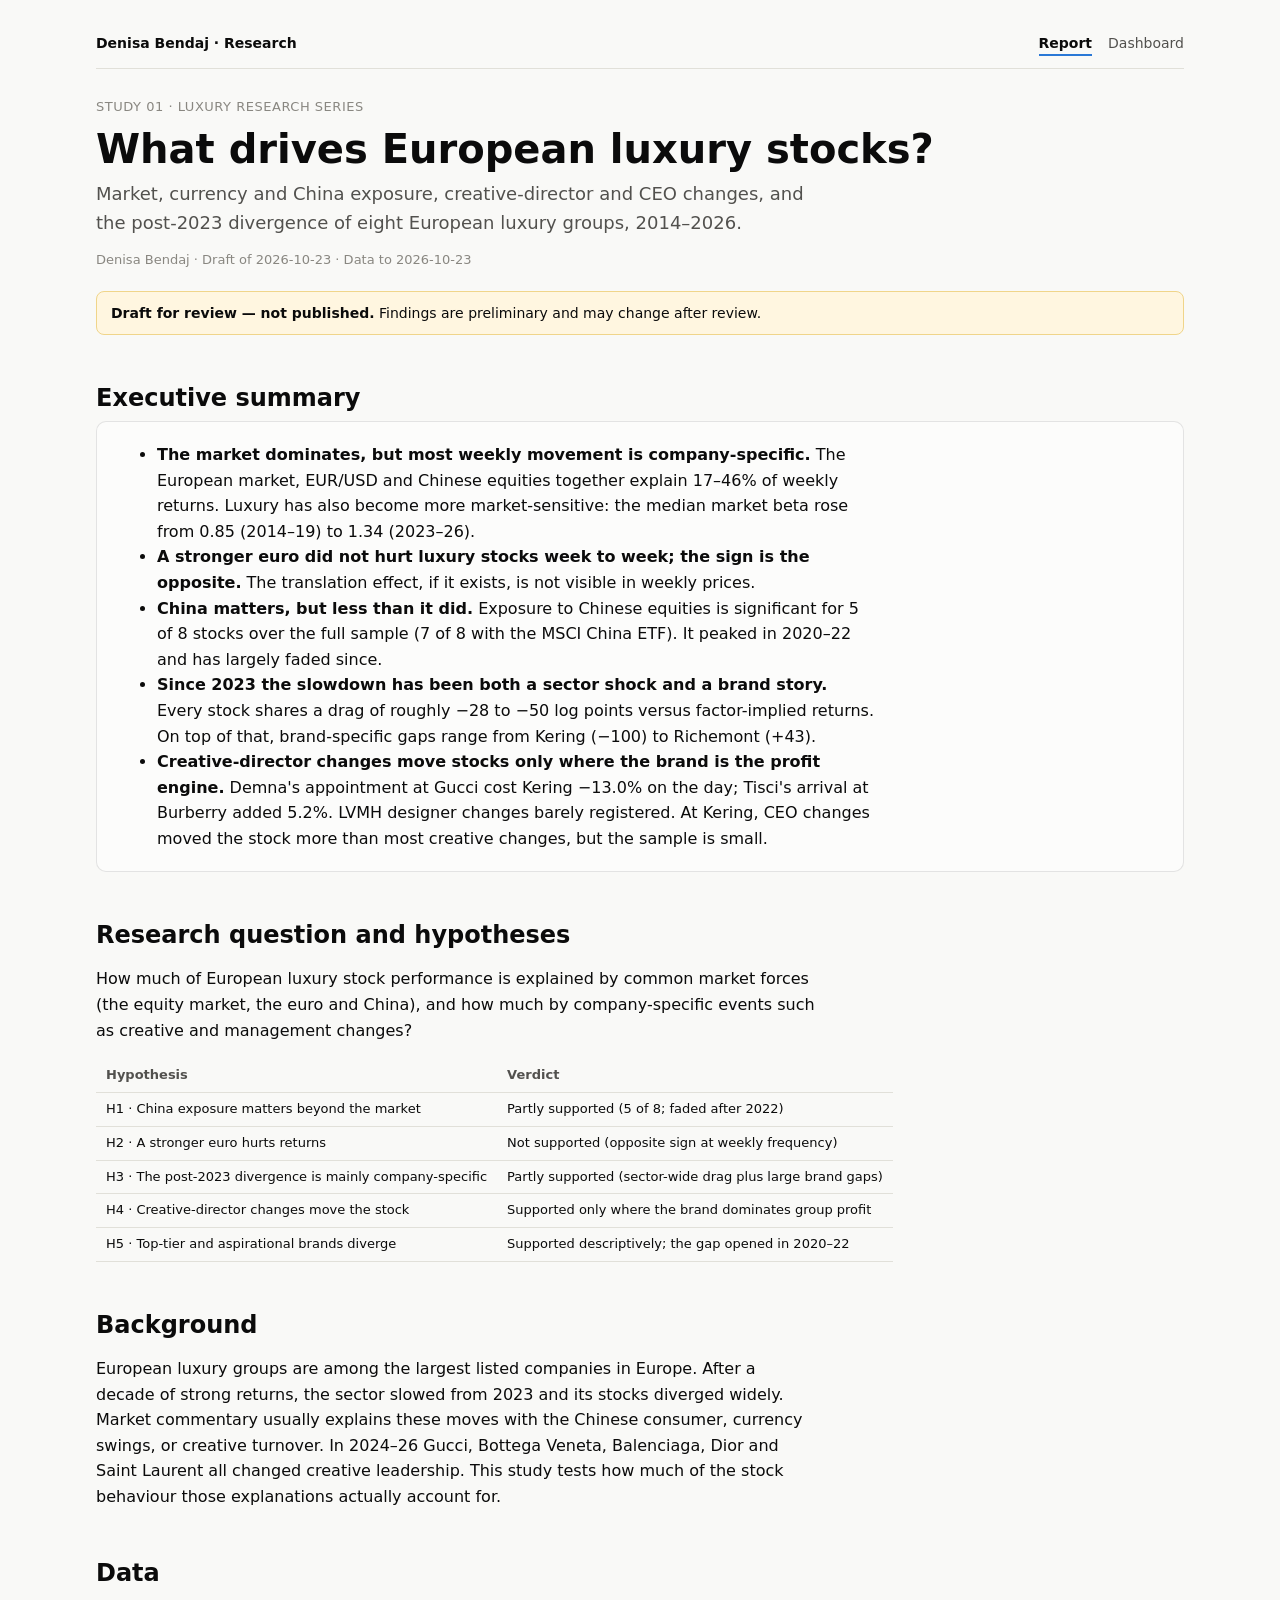
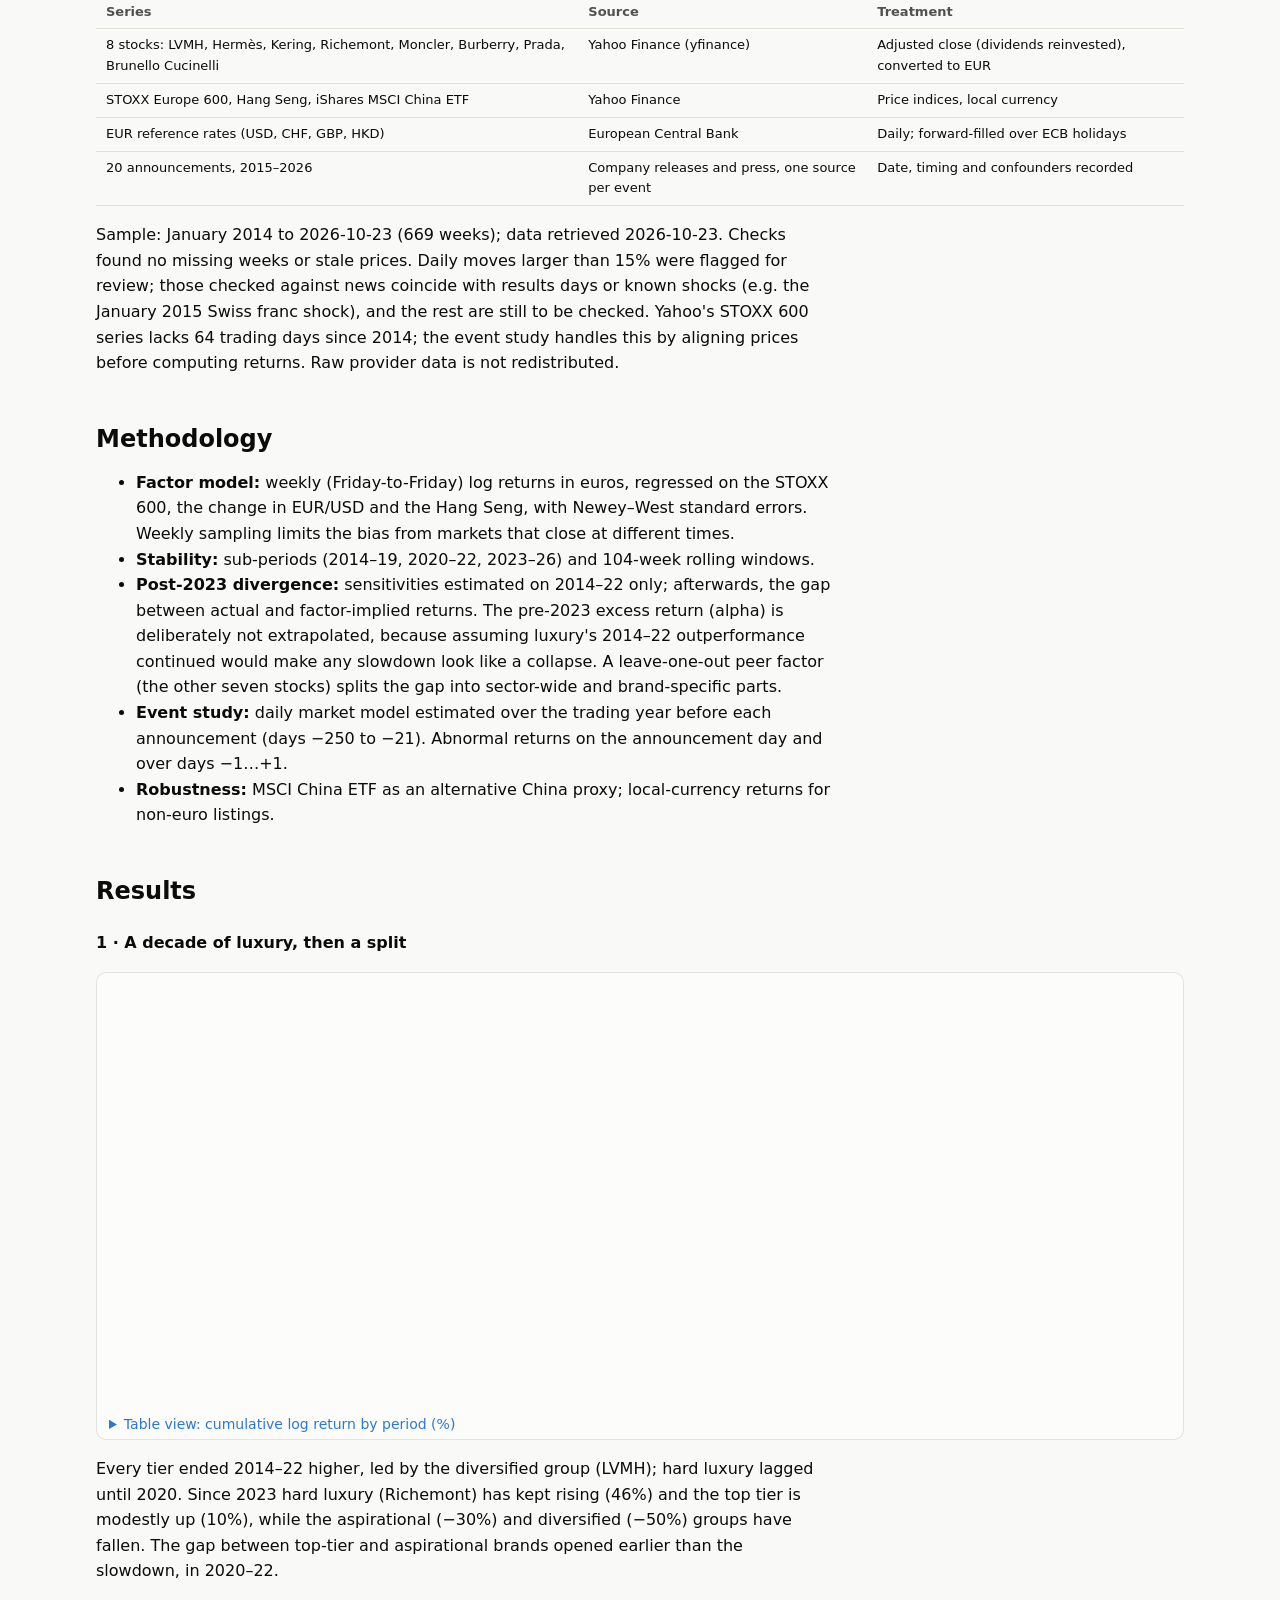
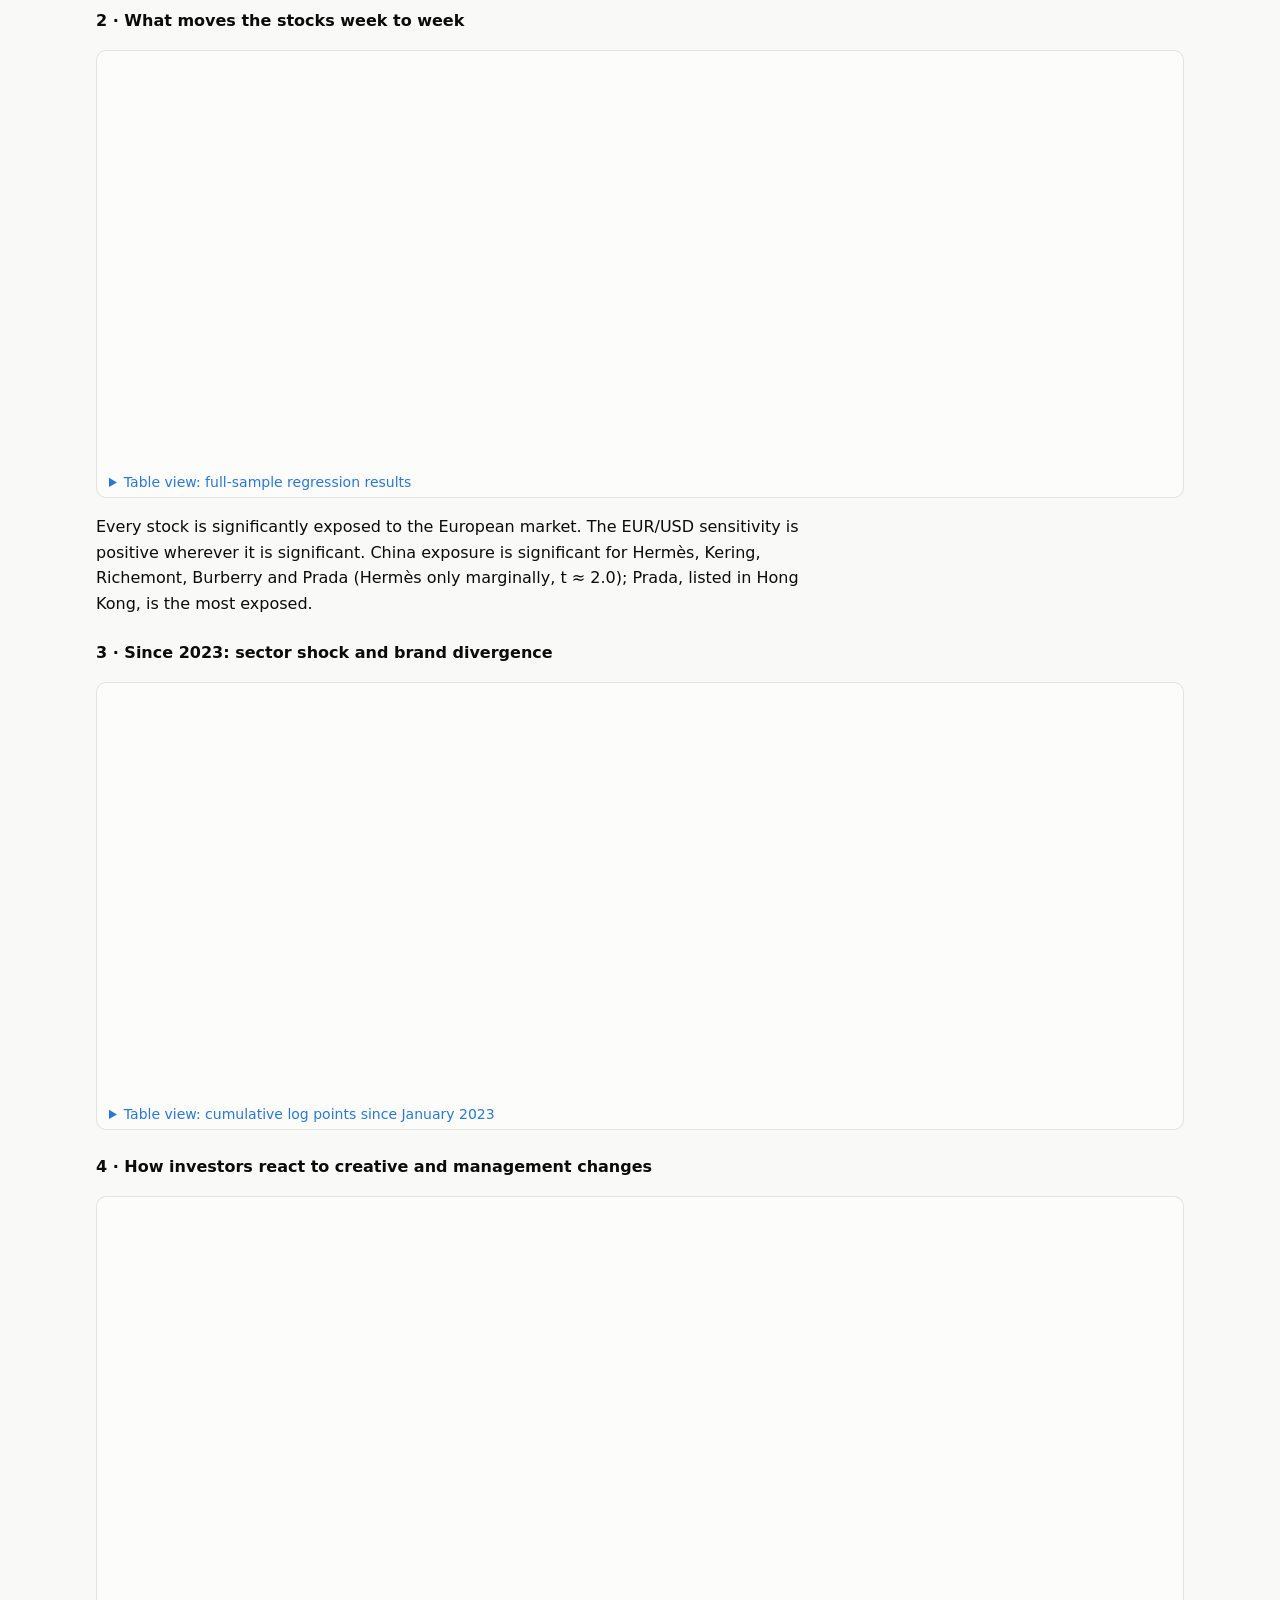
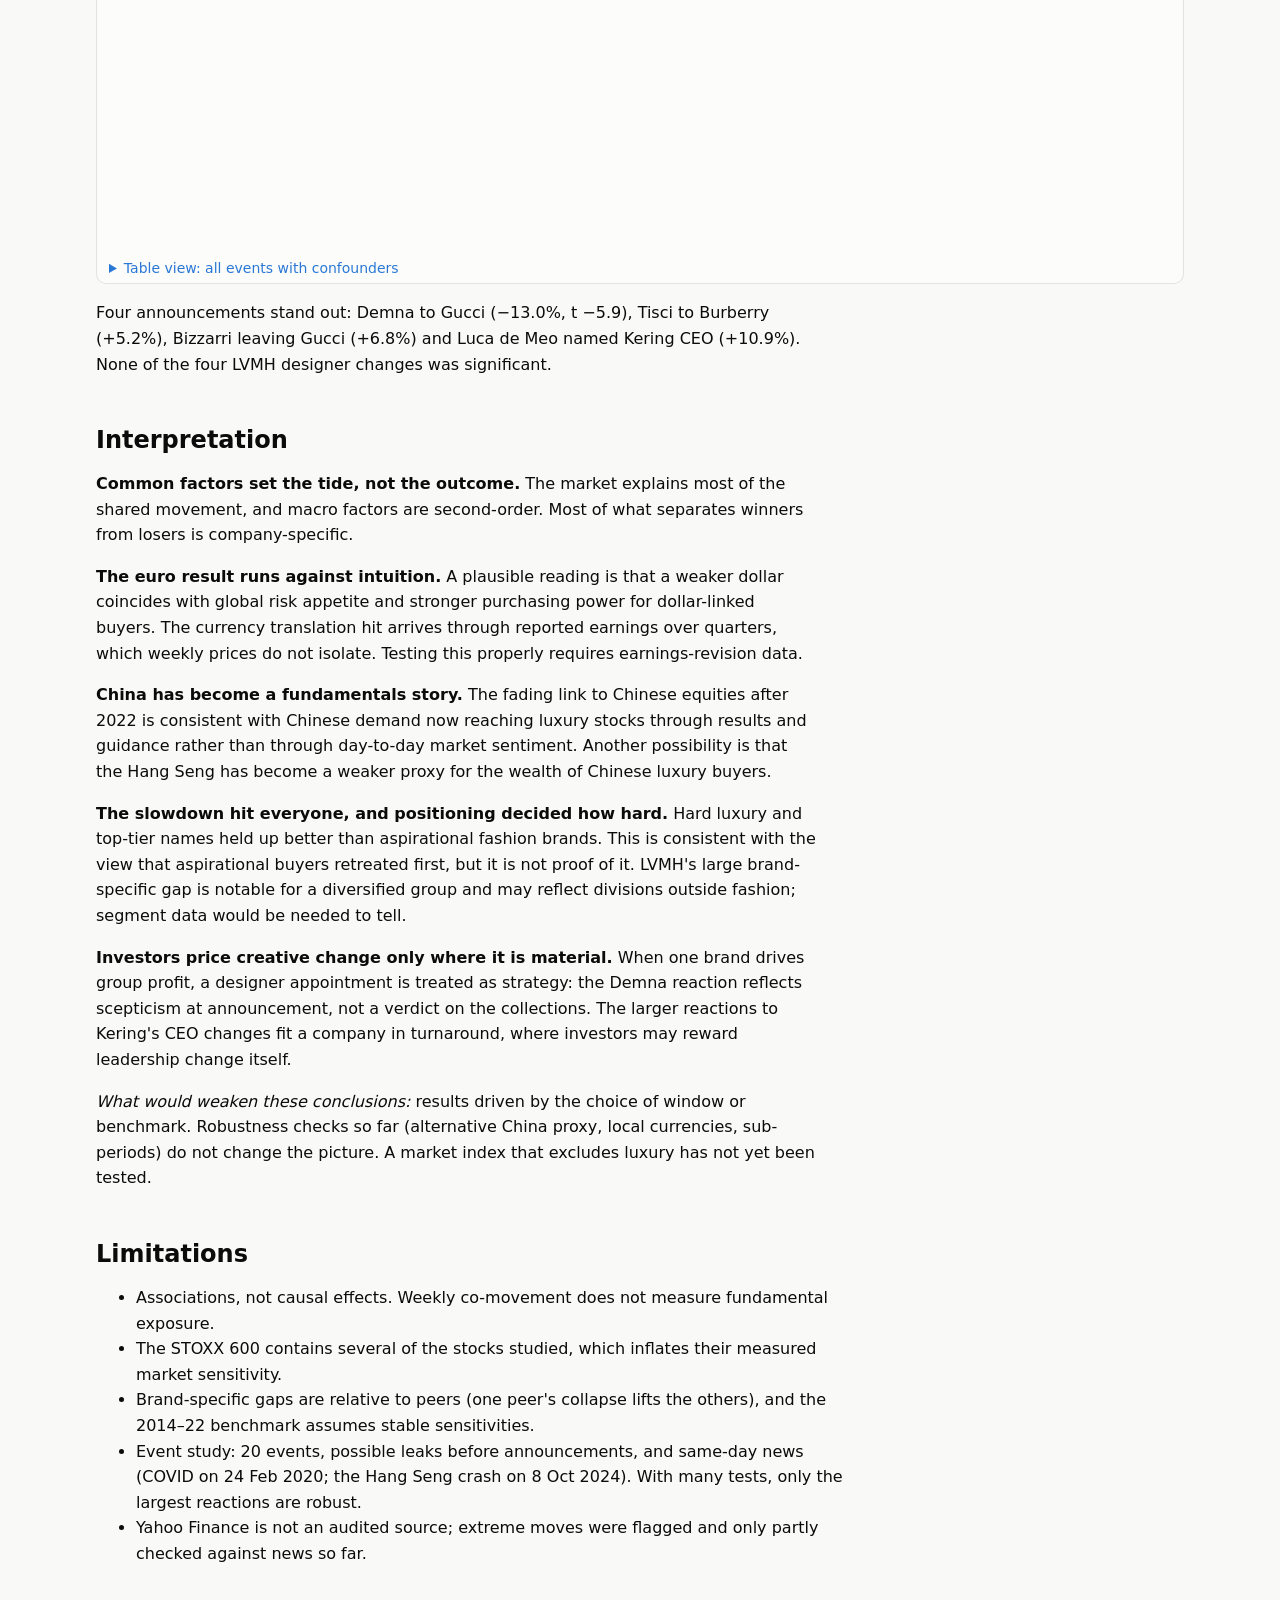
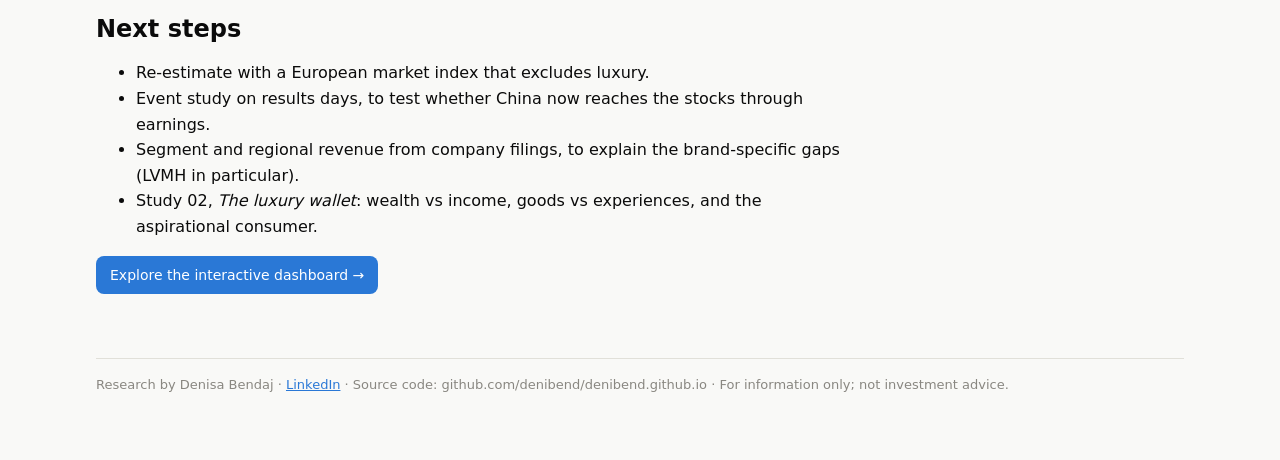
==== commit 37d7cd10: "Study 01: draft research report, landing page and shared stylesheet Report (study index page) follow" ====
--- a/docs/studies/luxury-drivers/index.html
+++ b/docs/studies/luxury-drivers/index.html
@@ -4,92 +4,124 @@
 <meta charset="utf-8">
 <meta name="viewport" content="width=device-width, initial-scale=1">
 <title>What Drives European Luxury Stocks? · Denisa Bendaj</title>
-<meta name="description" content="Market, currency and China exposure, creative-director changes and the post-2023 divergence of eight European luxury stocks, 2014–2026.">
+<meta name="description" content="How much of European luxury stock performance is explained by the market, the euro, China, and creative-director and CEO changes, 2014–2026.">
 <script src="https://cdn.plot.ly/plotly-4.1.1.min.js" charset="utf-8"></script>
-<style>
-  :root {
-    color-scheme: light;
-    --page: #f9f9f7; --surface: #fcfcfb; --ink: #0b0b0b; --ink-2: #52514e; --muted: #898781;
-    --grid: #e1e0d9; --border: rgba(11,11,11,0.10); --accent: #2a78d6; --warn-bg: #fff6e0;
-    --font: system-ui, -apple-system, "Segoe UI", sans-serif;
-  }
-  * { box-sizing: border-box; }
-  body { margin: 0; background: var(--page); color: var(--ink); font: 16px/1.6 var(--font); }
-  .wrap { max-width: 1120px; margin: 0 auto; padding: 32px 16px 64px; }
-  header .kicker { color: var(--muted); font-size: 13px; letter-spacing: .04em; text-transform: uppercase; }
-  h1 { font-size: clamp(28px, 4vw, 40px); line-height: 1.15; margin: 8px 0 8px; }
-  .lede { color: var(--ink-2); font-size: 18px; max-width: 760px; margin: 0; }
-  .meta { color: var(--muted); font-size: 13px; margin-top: 12px; }
-  .draft { background: var(--warn-bg); border: 1px solid #f0d58a; border-radius: 8px; padding: 10px 14px;
-           font-size: 14px; margin: 20px 0 0; }
-  .tiles { display: grid; grid-template-columns: repeat(auto-fit, minmax(220px, 1fr)); gap: 12px; margin: 28px 0 8px; }
-  .tile { background: var(--surface); border: 1px solid var(--border); border-radius: 10px; padding: 16px; }
-  .tile .label { color: var(--ink-2); font-size: 13px; }
-  .tile .value { font-size: 30px; font-weight: 600; line-height: 1.2; margin: 6px 0 2px; }
-  .tile .note { color: var(--muted); font-size: 13px; }
-  section { margin-top: 48px; }
-  h2 { font-size: 24px; line-height: 1.25; margin: 0 0 8px; }
-  h3 { font-size: 16px; margin: 24px 0 4px; }
-  p, li { max-width: 780px; }
-  .card { background: var(--surface); border: 1px solid var(--border); border-radius: 10px; padding: 12px 12px 4px; margin: 16px 0; }
-  .card .hint { color: var(--muted); font-size: 13px; margin: 0 4px 4px; }
-  details { margin: 8px 0 0; }
-  summary { cursor: pointer; color: var(--accent); font-size: 14px; }
-  .table-wrap { overflow-x: auto; margin-top: 8px; }
-  table.data { border-collapse: collapse; font-size: 13px; font-variant-numeric: tabular-nums; }
-  table.data th, table.data td { padding: 6px 10px; border-bottom: 1px solid var(--grid); text-align: right; white-space: nowrap; }
-  table.data th:first-child, table.data td:first-child { text-align: left; }
-  table.data thead th { color: var(--ink-2); font-weight: 600; }
-  .callout { border-left: 3px solid var(--accent); padding: 2px 0 2px 14px; color: var(--ink-2); }
-  footer { margin-top: 64px; color: var(--muted); font-size: 13px; border-top: 1px solid var(--grid); padding-top: 16px; }
-  a { color: var(--accent); }
-</style>
+<link rel="stylesheet" href="../../assets/site.css">
 </head>
 <body>
-<div class="wrap">
+<div class="wrap report">
+<nav class="site-nav">
+  <a class="home" href="../../">Denisa Bendaj · Research</a>
+  <a href="./" aria-current="page">Report</a>
+  <a href="dashboard.html">Dashboard</a>
+</nav>
 
 <header>
   <div class="kicker">Study 01 · Luxury research series</div>
   <h1>What drives European luxury stocks?</h1>
   <p class="lede">Market, currency and China exposure, creative-director and CEO changes, and the post-2023
   divergence of eight European luxury groups, 2014–2026.</p>
-  <div class="meta">Denisa Bendaj · Weekly data to 2026-10-23 (669 weeks) · Data retrieved 2026-10-23 · Built 2026-10-23</div>
+  <div class="meta">Denisa Bendaj · Draft of 2026-10-23 · Data to 2026-10-23</div>
   <div class="draft"><strong>Draft for review — not published.</strong> Findings are preliminary and may change
   after review.</div>
 </header>
 
-<div class="tiles">
-  <div class="tile">
-    <div class="label">Weekly variance explained by market, FX and China</div>
-    <div class="value">17–46%</div>
-    <div class="note">The rest is company- or sector-specific</div>
+<section>
+  <h2>Executive summary</h2>
+  <div class="summary">
+  <ul>
+    <li><strong>The market dominates, but most weekly movement is company-specific.</strong> The European market,
+      EUR/USD and Chinese equities together explain 17–46% of weekly
+      returns. Luxury has also become more market-sensitive: the median market beta rose from
+      0.85 (2014–19) to 1.34 (2023–26).</li>
+    <li><strong>A stronger euro did not hurt luxury stocks week to week; the sign is the opposite.</strong> The
+      translation effect, if it exists, is not visible in weekly prices.</li>
+    <li><strong>China matters, but less than it did.</strong> Exposure to Chinese equities is significant for
+      5 of 8 stocks over the full sample (7 of 8 with the MSCI China ETF).
+       It peaked in 2020–22 and has largely faded since.</li>
+    <li><strong>Since 2023 the slowdown has been both a sector shock and a brand story.</strong> Every stock shares a
+      drag of roughly −28 to −50 log points versus factor-implied returns. On top
+      of that, brand-specific gaps range from Kering (−100) to Richemont
+      (+43).</li>
+    <li><strong>Creative-director changes move stocks only where the brand is the profit engine.</strong> Demna's
+      appointment at Gucci cost Kering −13.0% on the day; Tisci's arrival at Burberry
+      added 5.2%. LVMH designer changes barely registered. At Kering, CEO
+      changes moved the stock more than most creative changes, but the sample is small.</li>
+  </ul>
   </div>
-  <div class="tile">
-    <div class="label">Median market beta</div>
-    <div class="value">0.85 → 1.34</div>
-    <div class="note">2014–19 vs 2023–26</div>
+</section>
+
+<section>
+  <h2>Research question and hypotheses</h2>
+  <p>How much of European luxury stock performance is explained by common market forces (the equity market,
+  the euro and China), and how much by company-specific events such as creative and management changes?</p>
+  <div class="table-wrap">
+  <table class="data prose">
+    <thead><tr><th>Hypothesis</th><th style="text-align:left">Verdict</th></tr></thead>
+    <tbody>
+      <tr><td>H1 · China exposure matters beyond the market</td><td style="text-align:left">Partly supported (5 of 8; faded after 2022)</td></tr>
+      <tr><td>H2 · A stronger euro hurts returns</td><td style="text-align:left">Not supported (opposite sign at weekly frequency)</td></tr>
+      <tr><td>H3 · The post-2023 divergence is mainly company-specific</td><td style="text-align:left">Partly supported (sector-wide drag plus large brand gaps)</td></tr>
+      <tr><td>H4 · Creative-director changes move the stock</td><td style="text-align:left">Supported only where the brand dominates group profit</td></tr>
+      <tr><td>H5 · Top-tier and aspirational brands diverge</td><td style="text-align:left">Supported descriptively; the gap opened in 2020–22</td></tr>
+    </tbody>
+  </table>
   </div>
-  <div class="tile">
-    <div class="label">Post-2023 gap shared across luxury (median)</div>
-    <div class="value">−37 pts</div>
-    <div class="note">Cumulative log points vs factor-implied return</div>
+</section>
+
+<section>
+  <h2>Background</h2>
+  <p>European luxury groups are among the largest listed companies in Europe. After a decade of strong returns,
+  the sector slowed from 2023 and its stocks diverged widely. Market commentary usually explains these moves
+  with the Chinese consumer, currency swings, or creative turnover. In 2024–26 Gucci, Bottega Veneta,
+  Balenciaga, Dior and Saint Laurent all changed creative leadership. This study tests how much of the stock
+  behaviour those explanations actually account for.</p>
+</section>
+
+<section>
+  <h2>Data</h2>
+  <div class="table-wrap">
+  <table class="data prose">
+    <thead><tr><th>Series</th><th style="text-align:left">Source</th><th style="text-align:left">Treatment</th></tr></thead>
+    <tbody>
+      <tr><td>8 stocks: LVMH, Hermès, Kering, Richemont, Moncler, Burberry, Prada, Brunello Cucinelli</td><td style="text-align:left">Yahoo Finance (yfinance)</td><td style="text-align:left">Adjusted close (dividends reinvested), converted to EUR</td></tr>
+      <tr><td>STOXX Europe 600, Hang Seng, iShares MSCI China ETF</td><td style="text-align:left">Yahoo Finance</td><td style="text-align:left">Price indices, local currency</td></tr>
+      <tr><td>EUR reference rates (USD, CHF, GBP, HKD)</td><td style="text-align:left">European Central Bank</td><td style="text-align:left">Daily; forward-filled over ECB holidays</td></tr>
+      <tr><td>20 announcements, 2015–2026</td><td style="text-align:left">Company releases and press, one source per event</td><td style="text-align:left">Date, timing and confounders recorded</td></tr>
+    </tbody>
+  </table>
   </div>
-  <div class="tile">
-    <div class="label">Largest announcement-day reaction</div>
-    <div class="value">−13.0%</div>
-    <div class="note">Demna named at Gucci, Mar 2025 (t −5.9)</div>
-  </div>
-</div>
-
-<section>
-  <h2>A decade of luxury, then a split</h2>
-  <p>Total returns in euros, dividends reinvested, indexed to 100 in January 2014. The log scale makes equal
-  percentage moves look equal. Tiers are equal-weighted: <em>top tier</em> Hermès and Brunello Cucinelli;
-  <em>hard luxury</em> Richemont; <em>diversified</em> LVMH; <em>aspirational / fashion-led</em> Kering, Burberry,
-  Prada and Moncler.</p>
-  <div class="card">
-    <p class="hint">By positioning tier · hover for values · click a legend entry to hide it</p>
-    <div style="height:420px; width:100%;">                            <div id="5f30606f-6650-4d11-8eb5-b5b8ee611937" class="plotly-graph-div" style="height:100%; width:100%;"></div>            <script>                window.PLOTLYENV=window.PLOTLYENV || {};                                if (document.getElementById("5f30606f-6650-4d11-8eb5-b5b8ee611937")) {                    Plotly.newPlot(                        "5f30606f-6650-4d11-8eb5-b5b8ee611937",                        [{"hovertemplate":"%{y:.0f}","line":{"color":"#2a78d6","width":2},"name":"Top tier","x":["2013-12-27T00:00:00.000000","2014-01-03T00:00:00.000000","2014-01-10T00:00:00.000000","2014-01-17T00:00:00.000000","2014-01-24T00:00:00.000000","2014-01-31T00:00:00.000000","2014-02-07T00:00:00.000000","2014-02-14T00:00:00.000000","2014-02-21T00:00:00.000000","2014-02-28T00:00:00.000000","2014-03-07T00:00:00.000000","2014-03-14T00:00:00.000000","2014-03-21T00:00:00.000000","2014-03-28T00:00:00.000000","2014-04-04T00:00:00.000000","2014-04-11T00:00:00.000000","2014-04-18T00:00:00.000000","2014-04-25T00:00:00.000000","2014-05-02T00:00:00.000000","2014-05-09T00:00:00.000000","2014-05-16T00:00:00.000000","2014-05-23T00:00:00.000000","2014-05-30T00:00:00.000000","2014-06-06T00:00:00.000000","2014-06-13T00:00:00.000000","2014-06-20T00:00:00.000000","2014-06-27T00:00:00.000000","2014-07-04T00:00:00.000000","2014-07-11T00:00:00.000000","2014-07-18T00:00:00.000000","2014-07-25T00:00:00.000000","2014-08-01T00:00:00.000000","2014-08-08T00:00:00.000000","2014-08-15T00:00:00.000000","2014-08-22T00:00:00.000000","2014-08-29T00:00:00.000000","2014-09-05T00:00:00.000000","2014-09-12T00:00:00.000000","2014-09-19T00:00:00.000000","2014-09-26T00:00:00.000000","2014-10-03T00:00:00.000000","2014-10-10T00:00:00.000000","2014-10-17T00:00:00.000000","2014-10-24T00:00:00.000000","2014-10-31T00:00:00.000000","2014-11-07T00:00:00.000000","2014-11-14T00:00:00.000000","2014-11-21T00:00:00.000000","2014-11-28T00:00:00.000000","2014-12-05T00:00:00.000000","2014-12-12T00:00:00.000000","2014-12-19T00:00:00.000000","2014-12-26T00:00:00.000000","2015-01-02T00:00:00.000000","2015-01-09T00:00:00.000000","2015-01-16T00:00:00.000000","2015-01-23T00:00:00.000000","2015-01-30T00:00:00.000000","2015-02-06T00:00:00.000000","2015-02-13T00:00:00.000000","2015-02-20T00:00:00.000000","2015-02-27T00:00:00.000000","2015-03-06T00:00:00.000000","2015-03-13T00:00:00.000000","2015-03-20T00:00:00.000000","2015-03-27T00:00:00.000000","2015-04-03T00:00:00.000000","2015-04-10T00:00:00.000000","2015-04-17T00:00:00.000000","2015-04-24T00:00:00.000000","2015-05-01T00:00:00.000000","2015-05-08T00:00:00.000000","2015-05-15T00:00:00.000000","2015-05-22T00:00:00.000000","2015-05-29T00:00:00.000000","2015-06-05T00:00:00.000000","2015-06-12T00:00:00.000000","2015-06-19T00:00:00.000000","2015-06-26T00:00:00.000000","2015-07-03T00:00:00.000000","2015-07-10T00:00:00.000000","2015-07-17T00:00:00.000000","2015-07-24T00:00:00.000000","2015-07-31T00:00:00.000000","2015-08-07T00:00:00.000000","2015-08-14T00:00:00.000000","2015-08-21T00:00:00.000000","2015-08-28T00:00:00.000000","2015-09-04T00:00:00.000000","2015-09-11T00:00:00.000000","2015-09-18T00:00:00.000000","2015-09-25T00:00:00.000000","2015-10-02T00:00:00.000000","2015-10-09T00:00:00.000000","2015-10-16T00:00:00.000000","2015-10-23T00:00:00.000000","2015-10-30T00:00:00.000000","2015-11-06T00:00:00.000000","2015-11-13T00:00:00.000000","2015-11-20T00:00:00.000000","2015-11-27T00:00:00.000000","2015-12-04T00:00:00.000000","2015-12-11T00:00:00.000000","2015-12-18T00:00:00.000000","2015-12-25T00:00:00.000000","2016-01-01T00:00:00.000000","2016-01-08T00:00:00.000000","2016-01-15T00:00:00.000000","2016-01-22T00:00:00.000000","2016-01-29T00:00:00.000000","2016-02-05T00:00:00.000000","2016-02-12T00:00:00.000000","2016-02-19T00:00:00.000000","2016-02-26T00:00:00.000000","2016-03-04T00:00:00.000000","2016-03-11T00:00:00.000000","2016-03-18T00:00:00.000000","2016-03-25T00:00:00.000000","2016-04-01T00:00:00.000000","2016-04-08T00:00:00.000000","2016-04-15T00:00:00.000000","2016-04-22T00:00:00.000000","2016-04-29T00:00:00.000000","2016-05-06T00:00:00.000000","2016-05-13T00:00:00.000000","2016-05-20T00:00:00.000000","2016-05-27T00:00:00.000000","2016-06-03T00:00:00.000000","2016-06-10T00:00:00.000000","2016-06-17T00:00:00.000000","2016-06-24T00:00:00.000000","2016-07-01T00:00:00.000000","2016-07-08T00:00:00.000000","2016-07-15T00:00:00.000000","2016-07-22T00:00:00.000000","2016-07-29T00:00:00.000000","2016-08-05T00:00:00.000000","2016-08-12T00:00:00.000000","2016-08-19T00:00:00.000000","2016-08-26T00:00:00.000000","2016-09-02T00:00:00.000000","2016-09-09T00:00:00.000000","2016-09-16T00:00:00.000000","2016-09-23T00:00:00.000000","2016-09-30T00:00:00.000000","2016-10-07T00:00:00.000000","2016-10-14T00:00:00.000000","2016-10-21T00:00:00.000000","2016-10-28T00:00:00.000000","2016-11-04T00:00:00.000000","2016-11-11T00:00:00.000000","2016-11-18T00:00:00.000000","2016-11-25T00:00:00.000000","2016-12-02T00:00:00.000000","2016-12-09T00:00:00.000000","2016-12-16T00:00:00.000000","2016-12-23T00:00:00.000000","2016-12-30T00:00:00.000000","2017-01-06T00:00:00.000000","2017-01-13T00:00:00.000000","2017-01-20T00:00:00.000000","2017-01-27T00:00:00.000000","2017-02-03T00:00:00.000000","2017-02-10T00:00:00.000000","2017-02-17T00:00:00.000000","2017-02-24T00:00:00.000000","2017-03-03T00:00:00.000000","2017-03-10T00:00:00.000000","2017-03-17T00:00:00.000000","2017-03-24T00:00:00.000000","2017-03-31T00:00:00.000000","2017-04-07T00:00:00.000000","2017-04-14T00:00:00.000000","2017-04-21T00:00:00.000000","2017-04-28T00:00:00.000000","2017-05-05T00:00:00.000000","2017-05-12T00:00:00.000000","2017-05-19T00:00:00.000000","2017-05-26T00:00:00.000000","2017-06-02T00:00:00.000000","2017-06-09T00:00:00.000000","2017-06-16T00:00:00.000000","2017-06-23T00:00:00.000000","2017-06-30T00:00:00.000000","2017-07-07T00:00:00.000000","2017-07-14T00:00:00.000000","2017-07-21T00:00:00.000000","2017-07-28T00:00:00.000000","2017-08-04T00:00:00.000000","2017-08-11T00:00:00.000000","2017-08-18T00:00:00.000000","2017-08-25T00:00:00.000000","2017-09-01T00:00:00.000000","2017-09-08T00:00:00.000000","2017-09-15T00:00:00.000000","2017-09-22T00:00:00.000000","2017-09-29T00:00:00.000000","2017-10-06T00:00:00.000000","2017-10-13T00:00:00.000000","2017-10-20T00:00:00.000000","2017-10-27T00:00:00.000000","2017-11-03T00:00:00.000000","2017-11-10T00:00:00.000000","2017-11-17T00:00:00.000000","2017-11-24T00:00:00.000000","2017-12-01T00:00:00.000000","2017-12-08T00:00:00.000000","2017-12-15T00:00:00.000000","2017-12-22T00:00:00.000000","2017-12-29T00:00:00.000000","2018-01-05T00:00:00.000000","2018-01-12T00:00:00.000000","2018-01-19T00:00:00.000000","2018-01-26T00:00:00.000000","2018-02-02T00:00:00.000000","2018-02-09T00:00:00.000000","2018-02-16T00:00:00.000000","2018-02-23T00:00:00.000000","2018-03-02T00:00:00.000000","2018-03-09T00:00:00.000000","2018-03-16T00:00:00.000000","2018-03-23T00:00:00.000000","2018-03-30T00:00:00.000000","2018-04-06T00:00:00.000000","2018-04-13T00:00:00.000000","2018-04-20T00:00:00.000000","2018-04-27T00:00:00.000000","2018-05-04T00:00:00.000000","2018-05-11T00:00:00.000000","2018-05-18T00:00:00.000000","2018-05-25T00:00:00.000000","2018-06-01T00:00:00.000000","2018-06-08T00:00:00.000000","2018-06-15T00:00:00.000000","2018-06-22T00:00:00.000000","2018-06-29T00:00:00.000000","2018-07-06T00:00:00.000000","2018-07-13T00:00:00.000000","2018-07-20T00:00:00.000000","2018-07-27T00:00:00.000000","2018-08-03T00:00:00.000000","2018-08-10T00:00:00.000000","2018-08-17T00:00:00.000000","2018-08-24T00:00:00.000000","2018-08-31T00:00:00.000000","2018-09-07T00:00:00.000000","2018-09-14T00:00:00.000000","2018-09-21T00:00:00.000000","2018-09-28T00:00:00.000000","2018-10-05T00:00:00.000000","2018-10-12T00:00:00.000000","2018-10-19T00:00:00.000000","2018-10-26T00:00:00.000000","2018-11-02T00:00:00.000000","2018-11-09T00:00:00.000000","2018-11-16T00:00:00.000000","2018-11-23T00:00:00.000000","2018-11-30T00:00:00.000000","2018-12-07T00:00:00.000000","2018-12-14T00:00:00.000000","2018-12-21T00:00:00.000000","2018-12-28T00:00:00.000000","2019-01-04T00:00:00.000000","2019-01-11T00:00:00.000000","2019-01-18T00:00:00.000000","2019-01-25T00:00:00.000000","2019-02-01T00:00:00.000000","2019-02-08T00:00:00.000000","2019-02-15T00:00:00.000000","2019-02-22T00:00:00.000000","2019-03-01T00:00:00.000000","2019-03-08T00:00:00.000000","2019-03-15T00:00:00.000000","2019-03-22T00:00:00.000000","2019-03-29T00:00:00.000000","2019-04-05T00:00:00.000000","2019-04-12T00:00:00.000000","2019-04-19T00:00:00.000000","2019-04-26T00:00:00.000000","2019-05-03T00:00:00.000000","2019-05-10T00:00:00.000000","2019-05-17T00:00:00.000000","2019-05-24T00:00:00.000000","2019-05-31T00:00:00.000000","2019-06-07T00:00:00.000000","2019-06-14T00:00:00.000000","2019-06-21T00:00:00.000000","2019-06-28T00:00:00.000000","2019-07-05T00:00:00.000000","2019-07-12T00:00:00.000000","2019-07-19T00:00:00.000000","2019-07-26T00:00:00.000000","2019-08-02T00:00:00.000000","2019-08-09T00:00:00.000000","2019-08-16T00:00:00.000000","2019-08-23T00:00:00.000000","2019-08-30T00:00:00.000000","2019-09-06T00:00:00.000000","2019-09-13T00:00:00.000000","2019-09-20T00:00:00.000000","2019-09-27T00:00:00.000000","2019-10-04T00:00:00.000000","2019-10-11T00:00:00.000000","2019-10-18T00:00:00.000000","2019-10-25T00:00:00.000000","2019-11-01T00:00:00.000000","2019-11-08T00:00:00.000000","2019-11-15T00:00:00.000000","2019-11-22T00:00:00.000000","2019-11-29T00:00:00.000000","2019-12-06T00:00:00.000000","2019-12-13T00:00:00.000000","2019-12-20T00:00:00.000000","2019-12-27T00:00:00.000000","2020-01-03T00:00:00.000000","2020-01-10T00:00:00.000000","2020-01-17T00:00:00.000000","2020-01-24T00:00:00.000000","2020-01-31T00:00:00.000000","2020-02-07T00:00:00.000000","2020-02-14T00:00:00.000000","2020-02-21T00:00:00.000000","2020-02-28T00:00:00.000000","2020-03-06T00:00:00.000000","2020-03-13T00:00:00.000000","2020-03-20T00:00:00.000000","2020-03-27T00:00:00.000000","2020-04-03T00:00:00.000000","2020-04-10T00:00:00.000000","2020-04-17T00:00:00.000000","2020-04-24T00:00:00.000000","2020-05-01T00:00:00.000000","2020-05-08T00:00:00.000000","2020-05-15T00:00:00.000000","2020-05-22T00:00:00.000000","2020-05-29T00:00:00.000000","2020-06-05T00:00:00.000000","2020-06-12T00:00:00.000000","2020-06-19T00:00:00.000000","2020-06-26T00:00:00.000000","2020-07-03T00:00:00.000000","2020-07-10T00:00:00.000000","2020-07-17T00:00:00.000000","2020-07-24T00:00:00.000000","2020-07-31T00:00:00.000000","2020-08-07T00:00:00.000000","2020-08-14T00:00:00.000000","2020-08-21T00:00:00.000000","2020-08-28T00:00:00.000000","2020-09-04T00:00:00.000000","2020-09-11T00:00:00.000000","2020-09-18T00:00:00.000000","2020-09-25T00:00:00.000000","2020-10-02T00:00:00.000000","2020-10-09T00:00:00.000000","2020-10-16T00:00:00.000000","2020-10-23T00:00:00.000000","2020-10-30T00:00:00.000000","2020-11-06T00:00:00.000000","2020-11-13T00:00:00.000000","2020-11-20T00:00:00.000000","2020-11-27T00:00:00.000000","2020-12-04T00:00:00.000000","2020-12-11T00:00:00.000000","2020-12-18T00:00:00.000000","2020-12-25T00:00:00.000000","2021-01-01T00:00:00.000000","2021-01-08T00:00:00.000000","2021-01-15T00:00:00.000000","2021-01-22T00:00:00.000000","2021-01-29T00:00:00.000000","2021-02-05T00:00:00.000000","2021-02-12T00:00:00.000000","2021-02-19T00:00:00.000000","2021-02-26T00:00:00.000000","2021-03-05T00:00:00.000000","2021-03-12T00:00:00.000000","2021-03-19T00:00:00.000000","2021-03-26T00:00:00.000000","2021-04-02T00:00:00.000000","2021-04-09T00:00:00.000000","2021-04-16T00:00:00.000000","2021-04-23T00:00:00.000000","2021-04-30T00:00:00.000000","2021-05-07T00:00:00.000000","2021-05-14T00:00:00.000000","2021-05-21T00:00:00.000000","2021-05-28T00:00:00.000000","2021-06-04T00:00:00.000000","2021-06-11T00:00:00.000000","2021-06-18T00:00:00.000000","2021-06-25T00:00:00.000000","2021-07-02T00:00:00.000000","2021-07-09T00:00:00.000000","2021-07-16T00:00:00.000000","2021-07-23T00:00:00.000000","2021-07-30T00:00:00.000000","2021-08-06T00:00:00.000000","2021-08-13T00:00:00.000000","2021-08-20T00:00:00.000000","2021-08-27T00:00:00.000000","2021-09-03T00:00:00.000000","2021-09-10T00:00:00.000000","2021-09-17T00:00:00.000000","2021-09-24T00:00:00.000000","2021-10-01T00:00:00.000000","2021-10-08T00:00:00.000000","2021-10-15T00:00:00.000000","2021-10-22T00:00:00.000000","2021-10-29T00:00:00.000000","2021-11-05T00:00:00.000000","2021-11-12T00:00:00.000000","2021-11-19T00:00:00.000000","2021-11-26T00:00:00.000000","2021-12-03T00:00:00.000000","2021-12-10T00:00:00.000000","2021-12-17T00:00:00.000000","2021-12-24T00:00:00.000000","2021-12-31T00:00:00.000000","2022-01-07T00:00:00.000000","2022-01-14T00:00:00.000000","2022-01-21T00:00:00.000000","2022-01-28T00:00:00.000000","2022-02-04T00:00:00.000000","2022-02-11T00:00:00.000000","2022-02-18T00:00:00.000000","2022-02-25T00:00:00.000000","2022-03-04T00:00:00.000000","2022-03-11T00:00:00.000000","2022-03-18T00:00:00.000000","2022-03-25T00:00:00.000000","2022-04-01T00:00:00.000000","2022-04-08T00:00:00.000000","2022-04-15T00:00:00.000000","2022-04-22T00:00:00.000000","2022-04-29T00:00:00.000000","2022-05-06T00:00:00.000000","2022-05-13T00:00:00.000000","2022-05-20T00:00:00.000000","2022-05-27T00:00:00.000000","2022-06-03T00:00:00.000000","2022-06-10T00:00:00.000000","2022-06-17T00:00:00.000000","2022-06-24T00:00:00.000000","2022-07-01T00:00:00.000000","2022-07-08T00:00:00.000000","2022-07-15T00:00:00.000000","2022-07-22T00:00:00.000000","2022-07-29T00:00:00.000000","2022-08-05T00:00:00.000000","2022-08-12T00:00:00.000000","2022-08-19T00:00:00.000000","2022-08-26T00:00:00.000000","2022-09-02T00:00:00.000000","2022-09-09T00:00:00.000000","2022-09-16T00:00:00.000000","2022-09-23T00:00:00.000000","2022-09-30T00:00:00.000000","2022-10-07T00:00:00.000000","2022-10-14T00:00:00.000000","2022-10-21T00:00:00.000000","2022-10-28T00:00:00.000000","2022-11-04T00:00:00.000000","2022-11-11T00:00:00.000000","2022-11-18T00:00:00.000000","2022-11-25T00:00:00.000000","2022-12-02T00:00:00.000000","2022-12-09T00:00:00.000000","2022-12-16T00:00:00.000000","2022-12-23T00:00:00.000000","2022-12-30T00:00:00.000000","2023-01-06T00:00:00.000000","2023-01-13T00:00:00.000000","2023-01-20T00:00:00.000000","2023-01-27T00:00:00.000000","2023-02-03T00:00:00.000000","2023-02-10T00:00:00.000000","2023-02-17T00:00:00.000000","2023-02-24T00:00:00.000000","2023-03-03T00:00:00.000000","2023-03-10T00:00:00.000000","2023-03-17T00:00:00.000000","2023-03-24T00:00:00.000000","2023-03-31T00:00:00.000000","2023-04-07T00:00:00.000000","2023-04-14T00:00:00.000000","2023-04-21T00:00:00.000000","2023-04-28T00:00:00.000000","2023-05-05T00:00:00.000000","2023-05-12T00:00:00.000000","2023-05-19T00:00:00.000000","2023-05-26T00:00:00.000000","2023-06-02T00:00:00.000000","2023-06-09T00:00:00.000000","2023-06-16T00:00:00.000000","2023-06-23T00:00:00.000000","2023-06-30T00:00:00.000000","2023-07-07T00:00:00.000000","2023-07-14T00:00:00.000000","2023-07-21T00:00:00.000000","2023-07-28T00:00:00.000000","2023-08-04T00:00:00.000000","2023-08-11T00:00:00.000000","2023-08-18T00:00:00.000000","2023-08-25T00:00:00.000000","2023-09-01T00:00:00.000000","2023-09-08T00:00:00.000000","2023-09-15T00:00:00.000000","2023-09-22T00:00:00.000000","2023-09-29T00:00:00.000000","2023-10-06T00:00:00.000000","2023-10-13T00:00:00.000000","2023-10-20T00:00:00.000000","2023-10-27T00:00:00.000000","2023-11-03T00:00:00.000000","2023-11-10T00:00:00.000000","2023-11-17T00:00:00.000000","2023-11-24T00:00:00.000000","2023-12-01T00:00:00.000000","2023-12-08T00:00:00.000000","2023-12-15T00:00:00.000000","2023-12-22T00:00:00.000000","2023-12-29T00:00:00.000000","2024-01-05T00:00:00.000000","2024-01-12T00:00:00.000000","2024-01-19T00:00:00.000000","2024-01-26T00:00:00.000000","2024-02-02T00:00:00.000000","2024-02-09T00:00:00.000000","2024-02-16T00:00:00.000000","2024-02-23T00:00:00.000000","2024-03-01T00:00:00.000000","2024-03-08T00:00:00.000000","2024-03-15T00:00:00.000000","2024-03-22T00:00:00.000000","2024-03-29T00:00:00.000000","2024-04-05T00:00:00.000000","2024-04-12T00:00:00.000000","2024-04-19T00:00:00.000000","2024-04-26T00:00:00.000000","2024-05-03T00:00:00.000000","2024-05-10T00:00:00.000000","2024-05-17T00:00:00.000000","2024-05-24T00:00:00.000000","2024-05-31T00:00:00.000000","2024-06-07T00:00:00.000000","2024-06-14T00:00:00.000000","2024-06-21T00:00:00.000000","2024-06-28T00:00:00.000000","2024-07-05T00:00:00.000000","2024-07-12T00:00:00.000000","2024-07-19T00:00:00.000000","2024-07-26T00:00:00.000000","2024-08-02T00:00:00.000000","2024-08-09T00:00:00.000000","2024-08-16T00:00:00.000000","2024-08-23T00:00:00.000000","2024-08-30T00:00:00.000000","2024-09-06T00:00:00.000000","2024-09-13T00:00:00.000000","2024-09-20T00:00:00.000000","2024-09-27T00:00:00.000000","2024-10-04T00:00:00.000000","2024-10-11T00:00:00.000000","2024-10-18T00:00:00.000000","2024-10-25T00:00:00.000000","2024-11-01T00:00:00.000000","2024-11-08T00:00:00.000000","2024-11-15T00:00:00.000000","2024-11-22T00:00:00.000000","2024-11-29T00:00:00.000000","2024-12-06T00:00:00.000000","2024-12-13T00:00:00.000000","2024-12-20T00:00:00.000000","2024-12-27T00:00:00.000000","2025-01-03T00:00:00.000000","2025-01-10T00:00:00.000000","2025-01-17T00:00:00.000000","2025-01-24T00:00:00.000000","2025-01-31T00:00:00.000000","2025-02-07T00:00:00.000000","2025-02-14T00:00:00.000000","2025-02-21T00:00:00.000000","2025-02-28T00:00:00.000000","2025-03-07T00:00:00.000000","2025-03-14T00:00:00.000000","2025-03-21T00:00:00.000000","2025-03-28T00:00:00.000000","2025-04-04T00:00:00.000000","2025-04-11T00:00:00.000000","2025-04-18T00:00:00.000000","2025-04-25T00:00:00.000000","2025-05-02T00:00:00.000000","2025-05-09T00:00:00.000000","2025-05-16T00:00:00.000000","2025-05-23T00:00:00.000000","2025-05-30T00:00:00.000000","2025-06-06T00:00:00.000000","2025-06-13T00:00:00.000000","2025-06-20T00:00:00.000000","2025-06-27T00:00:00.000000","2025-07-04T00:00:00.000000","2025-07-11T00:00:00.000000","2025-07-18T00:00:00.000000","2025-07-25T00:00:00.000000","2025-08-01T00:00:00.000000","2025-08-08T00:00:00.000000","2025-08-15T00:00:00.000000","2025-08-22T00:00:00.000000","2025-08-29T00:00:00.000000","2025-09-05T00:00:00.000000","2025-09-12T00:00:00.000000","2025-09-19T00:00:00.000000","2025-09-26T00:00:00.000000","2025-10-03T00:00:00.000000","2025-10-10T00:00:00.000000","2025-10-17T00:00:00.000000","2025-10-24T00:00:00.000000","2025-10-31T00:00:00.000000","2025-11-07T00:00:00.000000","2025-11-14T00:00:00.000000","2025-11-21T00:00:00.000000","2025-11-28T00:00:00.000000","2025-12-05T00:00:00.000000","2025-12-12T00:00:00.000000","2025-12-19T00:00:00.000000","2025-12-26T00:00:00.000000","2026-01-02T00:00:00.000000","2026-01-09T00:00:00.000000","2026-01-16T00:00:00.000000","2026-01-23T00:00:00.000000","2026-01-30T00:00:00.000000","2026-02-06T00:00:00.000000","2026-02-13T00:00:00.000000","2026-02-20T00:00:00.000000","2026-02-27T00:00:00.000000","2026-03-06T00:00:00.000000","2026-03-13T00:00:00.000000","2026-03-20T00:00:00.000000","2026-03-27T00:00:00.000000","2026-04-03T00:00:00.000000","2026-04-10T00:00:00.000000","2026-04-17T00:00:00.000000","2026-04-24T00:00:00.000000","2026-05-01T00:00:00.000000","2026-05-08T00:00:00.000000","2026-05-15T00:00:00.000000","2026-05-22T00:00:00.000000","2026-05-29T00:00:00.000000","2026-06-05T00:00:00.000000","2026-06-12T00:00:00.000000","2026-06-19T00:00:00.000000","2026-06-26T00:00:00.000000","2026-07-03T00:00:00.000000","2026-07-10T00:00:00.000000","2026-07-17T00:00:00.000000","2026-07-24T00:00:00.000000","2026-07-31T00:00:00.000000","2026-08-07T00:00:00.000000","2026-08-14T00:00:00.000000","2026-08-21T00:00:00.000000","2026-08-28T00:00:00.000000","2026-09-04T00:00:00.000000","2026-09-11T00:00:00.000000","2026-09-18T00:00:00.000000","2026-09-25T00:00:00.000000","2026-10-02T00:00:00.000000","2026-10-09T00:00:00.000000","2026-10-16T00:00:00.000000","2026-10-23T00:00:00.000000"],"y":{"dtype":"f8","bdata":"AAAAAAAAWUBjK0M1F0lZQCds736VMVdArvGGrDW5VkAV5YwzJyxVQGhD91RfG1VAJNrFBBGTVUCtEUTkma9VQM5F4n7KbFVASgkjRGAjVUD+5N4XaKpUQEF\u002fBPxEkVRABSmDnn8DVUC6I9qbLOhUQIpAiEQ+PVVAf6rk6SGPVUCLEeIMbRtWQNA0XGRM\u002fVVAOwoTcWEoVkB8480sGBxWQOazC2fqg1VAqWiaDasRVUDdaiWxZYJVQKau\u002fPLX71RAsz9i9aCEVEAp1HfSd7hTQNY\u002fslrWb1RAUb6mbpSzVEDLEnsQjXtUQA+Z7Tq08VRA5uoMsqKpVEC7cO4eNhRUQLgHfafW\u002fFNAjAAC2f5RVEDRMUCVmDpVQKNx20W+zlVAUFjZ7b4QVUCkbiMkE49UQE9U0CCqaFRAdQxqDEpjU0Cksk6nyRdTQOM3pMrkjlJAobhd\u002fh+MUkDiao8fa+1SQON++v+VklNAYvaPLrkPVEB552ObaGBUQIC1RivG71RADWcDq7H\u002fVUDJom8jN\u002fJWQLPEmHJgPVZAyWaRcEZgV0DUkWosFdVWQNERnXl03FZAvy5B\u002fin\u002fVUC0bB1uBLVWQGWaa5SuUVdAResE70gGV0CC8vlKwv9WQB03GlBN7FZAlitJKPiTVkDWP2FVNclWQAS30G3DpldAgJVc\u002fzSJVkD2qQZgn2lWQJDIRl1CslZAxY5uxRhiV0CM\u002fSQAi1BYQK5hlTmN4FdA3TLnfsK6V0Cq3s7JvGBXQEksLlCqYFdAOkb01InaV0BmnkCxiU1YQHsAq5Jan1hAMj6EGxwkWEA2FqCeGbRYQHAJGBUdQlhAEZuZNwXgWEDNjYKOBdFXQAE\u002fjzY\u002flldACFZqBfNpWEDLrDHxKPFYQMrJBQ3ox1hAGBQ+DSKFWEBXT4+M1b1XQDmeqP6021ZAHdCpiVILV0AgtCQrUEFWQJ\[base64]\u002f1RlpYQGgiJB2eM1hAVbM5+3x\u002fWEBtLkB5kqNXQEFCQroNMVhAroUsbbmUV0ALOmmVaWZYQL\u002f16r6+0llApRLFKyXiWUBqPgZCze9ZQPMODK1XzFpA7KUxsQz4WkAiB\u002f1j8rxaQKLDO4oG8VpAkVIZ1RrUWkBwd1Zx4thZQP5wnTwGVlpA7fCactuaWUCLo47hWf9ZQAqlJU8IhFpAUtw7InxPWkDJV9tOsXJaQP\[base64]\u002f8AlkWBAbAWsgy1dYEARXi9pD2pgQCoL\u002flW2vWBAY2iTArxZYEDD6kYBVo5gQJgpGwVd6GBA0LygYSngYEA8ncWEnMVgQJNrXk5VAmFAdE4+wmK9YEDoW+FFCtRgQIadC+XQwmBAOi4o\u002fpODYUBotlWcoiZhQLegOKRvIWFA+QvxKS1LYUAvpZTBDl9hQIbx7JrweGFAbHVR+9nJYUC5CdqQLZVhQOZypFvhMmJATnuGDJ1nYkCFwnnqA9BhQK0JGMNDymFAOqA\u002fchzhYUD+C2RaOaphQBg8XIOUK2JAYd2KOijVYUB0Chb97R1iQMSvjw0cC2JAVzcYB+J\u002fYkB0O69mviNiQPUJP1MVKGJAx6jgUL83YkAL3pNNkq5hQCZlWcfZE2FArkgHrS3LYUDLVxsXFpNhQJe3VZ\u002fyVGFAeT3nHZDQYUCEireLr9thQAGaWtVhGGJACZnQ2YVEYkDsYsojHQVjQMKGH0FWnWNA2JINScemY0AbeIw83vJjQIXEuzoWaGRA4LEzPakGZkAL\u002fm0HUFtmQPnoWmL33WZAwOKhlH5DaEBLJrcWL6BnQBKwlmbwCGhA7f698cu\u002fZ0A1SYC54a1nQHy+V8UVCmZATFTZSHXbZkCXQ1TjantnQAdKSwu7a2dAH\u002f4IE0hJZ0CgYGcDVKVnQPwe\u002fWv5DWhAhmhWjvRraEANAYDYenpoQAdyuAhGAWdAPLZInJb0ZkBVOXkY1C1nQJVkxmG4PmdADoQ99KaAZkACZJzvOkFkQBbE0NnHAWRAt\u002fsyCQRDZEBce07NXWhlQLhF8e\u002f9x2RAssLC7GK+ZED6Ay9YawtkQAzCBDGUH2RAkKtSZ547ZEAkycpCS25jQEhdFDZFS2NAi8l5nos3ZEBuibJUa19kQFZFfP1s2WNAEwEJZU9uZEBAvOPchQVlQLPPWqUb3WVAH6m141BxZkBJSiQcJ+JmQO2aii1\u002fLGdAhhUusGLRZ0Bsa6acv6RnQN49NEjXDGdADGsPom7\u002fZkAFcBuXW9JmQLAbLAjWpmdAHj7tLmKAZ0A+EKmOanVnQHcOBRs85GdA8RQJl\u002fvuZ0CVtFagyE9nQFZUHe1ZdGdARka1mja\u002fZkBbRFEZtx5mQKGYgECwrGZAP7wthay+ZkDLd2nT4ENnQEd2G+twgGdAp1yh8owUaEDQ8mo+z4toQGilU8EY42dA\u002fEt\u002f8Xi\[base64]\[base64]\u002ff8ZkCqK2+PJRRoQLVz5oY\u002fNWdAkThouxbZZ0Am9wS28RhoQEr0NCQGQWhAcfTKk+ndaECs8T9EAdFnQPoAFUQYe2hAf8QrUGRpaUDuoPcy1chpQE+8rR4JT2pADOTc7\u002fkfaUBc8vsTv1pqQOEJ7bHe6mpABPWYNVd5bUCO49sshPtsQOLj1z6RCG5A45Jf9KZKbkCZUt1yPPRuQJ7bw9dF4W5A\u002f\u002fHWw9sib0CXljL5NaNuQMwsOiUOgG5Am6ibY\u002fh+bkBEoiAMtlNtQGlM66SHAG9APq\u002f\u002fge2yb0DE8sWElBlwQGUU8YzSNW9A1p\u002f\u002fIGdTbkChQLxL2vZwQD6gofyaqnBA+PTdThd6cECfzIDWb7xwQBo2NU7pRXFAKyqpBnQlckA\u002fRvFWIsNyQDN8rsO2hnJAsXw7ioMjc0CkNaFE+xZzQMI3CDF4f3NAC53xj\u002f\u002fkdECSqR7CnwN1QKxH0BDEC3VA3Q8vwgywdUDUW0b8scJ1QByo\u002fx\u002fb\u002f3VAZBpmX9ctdkCp+vVV3AF2QHj\u002fa0y0wnZAf0hFUFrvdkBXTpsYx\u002fN3QFMmS+4y\u002fndADZuyrEPOdUCnqU\u002fYuBd2QIkKvuEG+3VAjgPTNIVtdkDqelL6T991QH0DLVRjUXZAkvYPLSkidUCWl\u002fgzgRx1QMZ+IIeTVnZAZI4pKz5Vd0BTLRVYxrB3QAeOw9zeOnpAudFrURAae0Bx58feITF8QELAJxTweXpAUTem+vSjekDE6uUVbpJ6QPEvNizz4HlAKbc8ZFM9ekBuoaXCjSZ7QMj1v0npYnpA3pDKFByUd0CuUPAIZx54QEuhEUH533ZAkAl7Ct1Wd0CUD\u002fqKp0x2QCLikbWoZ3ZAKuzUosl\u002fdkC+cKlZgxd0QDfO90bajXRAbZ7v46b4dkCqByXWvap2QLLbUrXOJndA60+yZc5ad0BDl5xxVzR3QCfvWU2FUnZAaiY8X9CwdUDUzu+\u002fG3xzQCNjUQx9LnRABRzb8Vdec0A091Sl9jV0QFn2yvMqpXRAZ3\[base64]\u002fJp4QDYvsvW5O3lAmBBIv9BGeUCbrQ3C\u002fWV7QOJ+4N+SJHtANLmmjbPxekDm+pLYyTl8QEz84p05eH1Aj0+0L\u002fszfUDAHqHNObl8QDj3m+hJoXxAC3vXVDVHfkDgmhTspIp+QOM6OMRsL39AHYyW4bB6gEBWnHfMATeBQL6EoRrFS4BAXrr4\u002fUPtgEApCxBDKpeAQMPMc+ak+IBAD4I1MEPOgEDt0p4xxayAQI4xB1o2koFAG\u002fNoZVDGgkAR9C6jx6+CQN4P7WJadINAzIwU2AB0g0AlIhCLhdSCQEvRiPib9YJADbbfYKOTgkDFX0jlpHuCQC2wNGSuIoJAdf0mBIJxgkCvkQrrKzmCQEFkKB713IJAuYvPqbT5gUARS\u002fWMjlmCQBRhwUeLyIFA\u002fEOEjqlfgkCDFyP0Z5+BQKeC+zJO34FAxymvB89dgUAh1hoFxlmBQLCGVTIh3IBAO4gfwXCvgEB8paTMYlWBQGLi1O038YBAYqxNn6dVgUDn8qz0yHKAQGrwUf9AOoBA7DAY6zFagEAZUgL1cK1\u002fQLpoPPeZOYBAiSpQ1U6lgECycKUkK6mBQMmrANyUhYFAdINUs8fHgUD+BJ3je\u002fSBQGAiTdidhIFAlRE4Qk1EgkCBiiRExC6DQKWY2YYUCoNAVLI64PcGg0CoLQw\u002fQOuBQO+t3BwdVYJAjvRhTg02gkBWiSCneIiDQKDMQJ5PFYRAUdRlEROWhUBqBevzu1uGQCl6TBAJKYdAGMqE7siTh0BSOF7IUpqHQDnplC\u002fycIdA5PeD4t++hkBUFU4RjS2HQM4TwkqATIZAZR9f\u002f3DrhUDm2VIXLv2FQKzAsJEgIIZAYwH6mA4IhkApcymQOcKFQJy1DWhI3oVAjh6ypOw0hUBKLTw\u002fGvyEQJaDHb7OTYVAHlOWN++PhECSyL9HRN6EQD1\u002fp7Ri7oRA60FFunHDhEAQprRrQiWFQDl0xF+Aq4NAnzFVcYfkg0BULLE6ot6CQHAJtFbcOINA0Lk1S2zvg0AbJ\u002fMQ0MKEQJz+cUwgioRAQJ7avyyrgkB1XeYikuWCQFXd8bBqxYJAt8J3A5mThUCtp0fgTQ+FQEkG\u002fgy5EYVAiz\u002fXkH\u002fzhEA\u002fBfPAlMCEQCNZOX8+c4RAVUorjitdhEA7NOVGh9WDQPHAhEelJIRAsE8tFWCghEDw20RvH\u002fGFQNcsPQx11IZAjhN\u002f8kUUh0Df8K0RyjSHQCdrpAhQkYZAxGsOZQLeh0C2hRbnNUOJQBtFs\[base64]\u002fS30BVDh0DIs0nfoYGGQGeAA32blIZAY7I93KnzhkBCg8h\u002fuNSHQN2nyP\u002f7UYhAPjBx3Narh0DX6\u002fmtGFuHQGgyMXYpX4VAoxjWSrB9hUDg7Q0mPTiFQOKlqcMIw4VAKgPJinibhUDSaSvozQyFQPxFBGHHeoVAQaztUVZYhkD\u002fLSroPNyDQKjeLzBrN4VAVELgv\u002fpGhEAP+7gd0DWFQDKpz+SMPIVAxJFt04nAhEAKj3eXwS6EQJrt\[base64]\u002fZgkAlKqnA6f2BQA+MsHVivIFASIj\u002fK48xgkD0OocCQEyBQGmtIqIWs4FAAMDHfDfNgUCf20Uw99eBQAYdgTTdioJASGZbmJGYgkC3jKX+8MaBQDmXpVeZ54FAmdgM8BKwgUA+aau2XR6CQNiti3Om1YFAHaCApiPsgUB6wEk2Mr6CQFkWTGNkToJAcrUFM7o7gkAsB\u002f7AG3CCQFrQVEzlyYBA3XAKxIgCgECCXlRNurd\u002fQBXiER+CIoBA\u002fR\u002f\u002f2y+Sf0DV1rtDB3J\u002fQHpCn8tgtoBAnl\u002fJbpuxf0A="},"type":"scatter"},{"hovertemplate":"%{y:.0f}","line":{"color":"#eb6834","width":2},"name":"Hard luxury","x":["2013-12-27T00:00:00.000000","2014-01-03T00:00:00.000000","2014-01-10T00:00:00.000000","2014-01-17T00:00:00.000000","2014-01-24T00:00:00.000000","2014-01-31T00:00:00.000000","2014-02-07T00:00:00.000000","2014-02-14T00:00:00.000000","2014-02-21T00:00:00.000000","2014-02-28T00:00:00.000000","2014-03-07T00:00:00.000000","2014-03-14T00:00:00.000000","2014-03-21T00:00:00.000000","2014-03-28T00:00:00.000000","2014-04-04T00:00:00.000000","2014-04-11T00:00:00.000000","2014-04-18T00:00:00.000000","2014-04-25T00:00:00.000000","2014-05-02T00:00:00.000000","2014-05-09T00:00:00.000000","2014-05-16T00:00:00.000000","2014-05-23T00:00:00.000000","2014-05-30T00:00:00.000000","2014-06-06T00:00:00.000000","2014-06-13T00:00:00.000000","2014-06-20T00:00:00.000000","2014-06-27T00:00:00.000000","2014-07-04T00:00:00.000000","2014-07-11T00:00:00.000000","2014-07-18T00:00:00.000000","2014-07-25T00:00:00.000000","2014-08-01T00:00:00.000000","2014-08-08T00:00:00.000000","2014-08-15T00:00:00.000000","2014-08-22T00:00:00.000000","2014-08-29T00:00:00.000000","2014-09-05T00:00:00.000000","2014-09-12T00:00:00.000000","2014-09-19T00:00:00.000000","2014-09-26T00:00:00.000000","2014-10-03T00:00:00.000000","2014-10-10T00:00:00.000000","2014-10-17T00:00:00.000000","2014-10-24T00:00:00.000000","2014-10-31T00:00:00.000000","2014-11-07T00:00:00.000000","2014-11-14T00:00:00.000000","2014-11-21T00:00:00.000000","2014-11-28T00:00:00.000000","2014-12-05T00:00:00.000000","2014-12-12T00:00:00.000000","2014-12-19T00:00:00.000000","2014-12-26T00:00:00.000000","2015-01-02T00:00:00.000000","2015-01-09T00:00:00.000000","2015-01-16T00:00:00.000000","2015-01-23T00:00:00.000000","2015-01-30T00:00:00.000000","2015-02-06T00:00:00.000000","2015-02-13T00:00:00.000000","2015-02-20T00:00:00.000000","2015-02-27T00:00:00.000000","2015-03-06T00:00:00.000000","2015-03-13T00:00:00.000000","2015-03-20T00:00:00.000000","2015-03-27T00:00:00.000000","2015-04-03T00:00:00.000000","2015-04-10T00:00:00.000000","2015-04-17T00:00:00.000000","2015-04-24T00:00:00.000000","2015-05-01T00:00:00.000000","2015-05-08T00:00:00.000000","2015-05-15T00:00:00.000000","2015-05-22T00:00:00.000000","2015-05-29T00:00:00.000000","2015-06-05T00:00:00.000000","2015-06-12T00:00:00.000000","2015-06-19T00:00:00.000000","2015-06-26T00:00:00.000000","2015-07-03T00:00:00.000000","2015-07-10T00:00:00.000000","2015-07-17T00:00:00.000000","2015-07-24T00:00:00.000000","2015-07-31T00:00:00.000000","2015-08-07T00:00:00.000000","2015-08-14T00:00:00.000000","2015-08-21T00:00:00.000000","2015-08-28T00:00:00.000000","2015-09-04T00:00:00.000000","2015-09-11T00:00:00.000000","2015-09-18T00:00:00.000000","2015-09-25T00:00:00.000000","2015-10-02T00:00:00.000000","2015-10-09T00:00:00.000000","2015-10-16T00:00:00.000000","2015-10-23T00:00:00.000000","2015-10-30T00:00:00.000000","2015-11-06T00:00:00.000000","2015-11-13T00:00:00.000000","2015-11-20T00:00:00.000000","2015-11-27T00:00:00.000000","2015-12-04T00:00:00.000000","2015-12-11T00:00:00.000000","2015-12-18T00:00:00.000000","2015-12-25T00:00:00.000000","2016-01-01T00:00:00.000000","2016-01-08T00:00:00.000000","2016-01-15T00:00:00.000000","2016-01-22T00:00:00.000000","2016-01-29T00:00:00.000000","2016-02-05T00:00:00.000000","2016-02-12T00:00:00.000000","2016-02-19T00:00:00.000000","2016-02-26T00:00:00.000000","2016-03-04T00:00:00.000000","2016-03-11T00:00:00.000000","2016-03-18T00:00:00.000000","2016-03-25T00:00:00.000000","2016-04-01T00:00:00.000000","2016-04-08T00:00:00.000000","2016-04-15T00:00:00.000000","2016-04-22T00:00:00.000000","2016-04-29T00:00:00.000000","2016-05-06T00:00:00.000000","2016-05-13T00:00:00.000000","2016-05-20T00:00:00.000000","2016-05-27T00:00:00.000000","2016-06-03T00:00:00.000000","2016-06-10T00:00:00.000000","2016-06-17T00:00:00.000000","2016-06-24T00:00:00.000000","2016-07-01T00:00:00.000000","2016-07-08T00:00:00.000000","2016-07-15T00:00:00.000000","2016-07-22T00:00:00.000000","2016-07-29T00:00:00.000000","2016-08-05T00:00:00.000000","2016-08-12T00:00:00.000000","2016-08-19T00:00:00.000000","2016-08-26T00:00:00.000000","2016-09-02T00:00:00.000000","2016-09-09T00:00:00.000000","2016-09-16T00:00:00.000000","2016-09-23T00:00:00.000000","2016-09-30T00:00:00.000000","2016-10-07T00:00:00.000000","2016-10-14T00:00:00.000000","2016-10-21T00:00:00.000000","2016-10-28T00:00:00.000000","2016-11-04T00:00:00.000000","2016-11-11T00:00:00.000000","2016-11-18T00:00:00.000000","2016-11-25T00:00:00.000000","2016-12-02T00:00:00.000000","2016-12-09T00:00:00.000000","2016-12-16T00:00:00.000000","2016-12-23T00:00:00.000000","2016-12-30T00:00:00.000000","2017-01-06T00:00:00.000000","2017-01-13T00:00:00.000000","2017-01-20T00:00:00.000000","2017-01-27T00:00:00.000000","2017-02-03T00:00:00.000000","2017-02-10T00:00:00.000000","2017-02-17T00:00:00.000000","2017-02-24T00:00:00.000000","2017-03-03T00:00:00.000000","2017-03-10T00:00:00.000000","2017-03-17T00:00:00.000000","2017-03-24T00:00:00.000000","2017-03-31T00:00:00.000000","2017-04-07T00:00:00.000000","2017-04-14T00:00:00.000000","2017-04-21T00:00:00.000000","2017-04-28T00:00:00.000000","2017-05-05T00:00:00.000000","2017-05-12T00:00:00.000000","2017-05-19T00:00:00.000000","2017-05-26T00:00:00.000000","2017-06-02T00:00:00.000000","2017-06-09T00:00:00.000000","2017-06-16T00:00:00.000000","2017-06-23T00:00:00.000000","2017-06-30T00:00:00.000000","2017-07-07T00:00:00.000000","2017-07-14T00:00:00.000000","2017-07-21T00:00:00.000000","2017-07-28T00:00:00.000000","2017-08-04T00:00:00.000000","2017-08-11T00:00:00.000000","2017-08-18T00:00:00.000000","2017-08-25T00:00:00.000000","2017-09-01T00:00:00.000000","2017-09-08T00:00:00.000000","2017-09-15T00:00:00.000000","2017-09-22T00:00:00.000000","2017-09-29T00:00:00.000000","2017-10-06T00:00:00.000000","2017-10-13T00:00:00.000000","2017-10-20T00:00:00.000000","2017-10-27T00:00:00.000000","2017-11-03T00:00:00.000000","2017-11-10T00:00:00.000000","2017-11-17T00:00:00.000000","2017-11-24T00:00:00.000000","2017-12-01T00:00:00.000000","2017-12-08T00:00:00.000000","2017-12-15T00:00:00.000000","2017-12-22T00:00:00.000000","2017-12-29T00:00:00.000000","2018-01-05T00:00:00.000000","2018-01-12T00:00:00.000000","2018-01-19T00:00:00.000000","2018-01-26T00:00:00.000000","2018-02-02T00:00:00.000000","2018-02-09T00:00:00.000000","2018-02-16T00:00:00.000000","2018-02-23T00:00:00.000000","2018-03-02T00:00:00.000000","2018-03-09T00:00:00.000000","2018-03-16T00:00:00.000000","2018-03-23T00:00:00.000000","2018-03-30T00:00:00.000000","2018-04-06T00:00:00.000000","2018-04-13T00:00:00.000000","2018-04-20T00:00:00.000000","2018-04-27T00:00:00.000000","2018-05-04T00:00:00.000000","2018-05-11T00:00:00.000000","2018-05-18T00:00:00.000000","2018-05-25T00:00:00.000000","2018-06-01T00:00:00.000000","2018-06-08T00:00:00.000000","2018-06-15T00:00:00.000000","2018-06-22T00:00:00.000000","2018-06-29T00:00:00.000000","2018-07-06T00:00:00.000000","2018-07-13T00:00:00.000000","2018-07-20T00:00:00.000000","2018-07-27T00:00:00.000000","2018-08-03T00:00:00.000000","2018-08-10T00:00:00.000000","2018-08-17T00:00:00.000000","2018-08-24T00:00:00.000000","2018-08-31T00:00:00.000000","2018-09-07T00:00:00.000000","2018-09-14T00:00:00.000000","2018-09-21T00:00:00.000000","2018-09-28T00:00:00.000000","2018-10-05T00:00:00.000000","2018-10-12T00:00:00.000000","2018-10-19T00:00:00.000000","2018-10-26T00:00:00.000000","2018-11-02T00:00:00.000000","2018-11-09T00:00:00.000000","2018-11-16T00:00:00.000000","2018-11-23T00:00:00.000000","2018-11-30T00:00:00.000000","2018-12-07T00:00:00.000000","2018-12-14T00:00:00.000000","2018-12-21T00:00:00.000000","2018-12-28T00:00:00.000000","2019-01-04T00:00:00.000000","2019-01-11T00:00:00.000000","2019-01-18T00:00:00.000000","2019-01-25T00:00:00.000000","2019-02-01T00:00:00.000000","2019-02-08T00:00:00.000000","2019-02-15T00:00:00.000000","2019-02-22T00:00:00.000000","2019-03-01T00:00:00.000000","2019-03-08T00:00:00.000000","2019-03-15T00:00:00.000000","2019-03-22T00:00:00.000000","2019-03-29T00:00:00.000000","2019-04-05T00:00:00.000000","2019-04-12T00:00:00.000000","2019-04-19T00:00:00.000000","2019-04-26T00:00:00.000000","2019-05-03T00:00:00.000000","2019-05-10T00:00:00.000000","2019-05-17T00:00:00.000000","2019-05-24T00:00:00.000000","2019-05-31T00:00:00.000000","2019-06-07T00:00:00.000000","2019-06-14T00:00:00.000000","2019-06-21T00:00:00.000000","2019-06-28T00:00:00.000000","2019-07-05T00:00:00.000000","2019-07-12T00:00:00.000000","2019-07-19T00:00:00.000000","2019-07-26T00:00:00.000000","2019-08-02T00:00:00.000000","2019-08-09T00:00:00.000000","2019-08-16T00:00:00.000000","2019-08-23T00:00:00.000000","2019-08-30T00:00:00.000000","2019-09-06T00:00:00.000000","2019-09-13T00:00:00.000000","2019-09-20T00:00:00.000000","2019-09-27T00:00:00.000000","2019-10-04T00:00:00.000000","2019-10-11T00:00:00.000000","2019-10-18T00:00:00.000000","2019-10-25T00:00:00.000000","2019-11-01T00:00:00.000000","2019-11-08T00:00:00.000000","2019-11-15T00:00:00.000000","2019-11-22T00:00:00.000000","2019-11-29T00:00:00.000000","2019-12-06T00:00:00.000000","2019-12-13T00:00:00.000000","2019-12-20T00:00:00.000000","2019-12-27T00:00:00.000000","2020-01-03T00:00:00.000000","2020-01-10T00:00:00.000000","2020-01-17T00:00:00.000000","2020-01-24T00:00:00.000000","2020-01-31T00:00:00.000000","2020-02-07T00:00:00.000000","2020-02-14T00:00:00.000000","2020-02-21T00:00:00.000000","2020-02-28T00:00:00.000000","2020-03-06T00:00:00.000000","2020-03-13T00:00:00.000000","2020-03-20T00:00:00.000000","2020-03-27T00:00:00.000000","2020-04-03T00:00:00.000000","2020-04-10T00:00:00.000000","2020-04-17T00:00:00.000000","2020-04-24T00:00:00.000000","2020-05-01T00:00:00.000000","2020-05-08T00:00:00.000000","2020-05-15T00:00:00.000000","2020-05-22T00:00:00.000000","2020-05-29T00:00:00.000000","2020-06-05T00:00:00.000000","2020-06-12T00:00:00.000000","2020-06-19T00:00:00.000000","2020-06-26T00:00:00.000000","2020-07-03T00:00:00.000000","2020-07-10T00:00:00.000000","2020-07-17T00:00:00.000000","2020-07-24T00:00:00.000000","2020-07-31T00:00:00.000000","2020-08-07T00:00:00.000000","2020-08-14T00:00:00.000000","2020-08-21T00:00:00.000000","2020-08-28T00:00:00.000000","2020-09-04T00:00:00.000000","2020-09-11T00:00:00.000000","2020-09-18T00:00:00.000000","2020-09-25T00:00:00.000000","2020-10-02T00:00:00.000000","2020-10-09T00:00:00.000000","2020-10-16T00:00:00.000000","2020-10-23T00:00:00.000000","2020-10-30T00:00:00.000000","2020-11-06T00:00:00.000000","2020-11-13T00:00:00.000000","2020-11-20T00:00:00.000000","2020-11-27T00:00:00.000000","2020-12-04T00:00:00.000000","2020-12-11T00:00:00.000000","2020-12-18T00:00:00.000000","2020-12-25T00:00:00.000000","2021-01-01T00:00:00.000000","2021-01-08T00:00:00.000000","2021-01-15T00:00:00.000000","2021-01-22T00:00:00.000000","2021-01-29T00:00:00.000000","2021-02-05T00:00:00.000000","2021-02-12T00:00:00.000000","2021-02-19T00:00:00.000000","2021-02-26T00:00:00.000000","2021-03-05T00:00:00.000000","2021-03-12T00:00:00.000000","2021-03-19T00:00:00.000000","2021-03-26T00:00:00.000000","2021-04-02T00:00:00.000000","2021-04-09T00:00:00.000000","2021-04-16T00:00:00.000000","2021-04-23T00:00:00.000000","2021-04-30T00:00:00.000000","2021-05-07T00:00:00.000000","2021-05-14T00:00:00.000000","2021-05-21T00:00:00.000000","2021-05-28T00:00:00.000000","2021-06-04T00:00:00.000000","2021-06-11T00:00:00.000000","2021-06-18T00:00:00.000000","2021-06-25T00:00:00.000000","2021-07-02T00:00:00.000000","2021-07-09T00:00:00.000000","2021-07-16T00:00:00.000000","2021-07-23T00:00:00.000000","2021-07-30T00:00:00.000000","2021-08-06T00:00:00.000000","2021-08-13T00:00:00.000000","2021-08-20T00:00:00.000000","2021-08-27T00:00:00.000000","2021-09-03T00:00:00.000000","2021-09-10T00:00:00.000000","2021-09-17T00:00:00.000000","2021-09-24T00:00:00.000000","2021-10-01T00:00:00.000000","2021-10-08T00:00:00.000000","2021-10-15T00:00:00.000000","2021-10-22T00:00:00.000000","2021-10-29T00:00:00.000000","2021-11-05T00:00:00.000000","2021-11-12T00:00:00.000000","2021-11-19T00:00:00.000000","2021-11-26T00:00:00.000000","2021-12-03T00:00:00.000000","2021-12-10T00:00:00.000000","2021-12-17T00:00:00.000000","2021-12-24T00:00:00.000000","2021-12-31T00:00:00.000000","2022-01-07T00:00:00.000000","2022-01-14T00:00:00.000000","2022-01-21T00:00:00.000000","2022-01-28T00:00:00.000000","2022-02-04T00:00:00.000000","2022-02-11T00:00:00.000000","2022-02-18T00:00:00.000000","2022-02-25T00:00:00.000000","2022-03-04T00:00:00.000000","2022-03-11T00:00:00.000000","2022-03-18T00:00:00.000000","2022-03-25T00:00:00.000000","2022-04-01T00:00:00.000000","2022-04-08T00:00:00.000000","2022-04-15T00:00:00.000000","2022-04-22T00:00:00.000000","2022-04-29T00:00:00.000000","2022-05-06T00:00:00.000000","2022-05-13T00:00:00.000000","2022-05-20T00:00:00.000000","2022-05-27T00:00:00.000000","2022-06-03T00:00:00.000000","2022-06-10T00:00:00.000000","2022-06-17T00:00:00.000000","2022-06-24T00:00:00.000000","2022-07-01T00:00:00.000000","2022-07-08T00:00:00.000000","2022-07-15T00:00:00.000000","2022-07-22T00:00:00.000000","2022-07-29T00:00:00.000000","2022-08-05T00:00:00.000000","2022-08-12T00:00:00.000000","2022-08-19T00:00:00.000000","2022-08-26T00:00:00.000000","2022-09-02T00:00:00.000000","2022-09-09T00:00:00.000000","2022-09-16T00:00:00.000000","2022-09-23T00:00:00.000000","2022-09-30T00:00:00.000000","2022-10-07T00:00:00.000000","2022-10-14T00:00:00.000000","2022-10-21T00:00:00.000000","2022-10-28T00:00:00.000000","2022-11-04T00:00:00.000000","2022-11-11T00:00:00.000000","2022-11-18T00:00:00.000000","2022-11-25T00:00:00.000000","2022-12-02T00:00:00.000000","2022-12-09T00:00:00.000000","2022-12-16T00:00:00.000000","2022-12-23T00:00:00.000000","2022-12-30T00:00:00.000000","2023-01-06T00:00:00.000000","2023-01-13T00:00:00.000000","2023-01-20T00:00:00.000000","2023-01-27T00:00:00.000000","2023-02-03T00:00:00.000000","2023-02-10T00:00:00.000000","2023-02-17T00:00:00.000000","2023-02-24T00:00:00.000000","2023-03-03T00:00:00.000000","2023-03-10T00:00:00.000000","2023-03-17T00:00:00.000000","2023-03-24T00:00:00.000000","2023-03-31T00:00:00.000000","2023-04-07T00:00:00.000000","2023-04-14T00:00:00.000000","2023-04-21T00:00:00.000000","2023-04-28T00:00:00.000000","2023-05-05T00:00:00.000000","2023-05-12T00:00:00.000000","2023-05-19T00:00:00.000000","2023-05-26T00:00:00.000000","2023-06-02T00:00:00.000000","2023-06-09T00:00:00.000000","2023-06-16T00:00:00.000000","2023-06-23T00:00:00.000000","2023-06-30T00:00:00.000000","2023-07-07T00:00:00.000000","2023-07-14T00:00:00.000000","2023-07-21T00:00:00.000000","2023-07-28T00:00:00.000000","2023-08-04T00:00:00.000000","2023-08-11T00:00:00.000000","2023-08-18T00:00:00.000000","2023-08-25T00:00:00.000000","2023-09-01T00:00:00.000000","2023-09-08T00:00:00.000000","2023-09-15T00:00:00.000000","2023-09-22T00:00:00.000000","2023-09-29T00:00:00.000000","2023-10-06T00:00:00.000000","2023-10-13T00:00:00.000000","2023-10-20T00:00:00.000000","2023-10-27T00:00:00.000000","2023-11-03T00:00:00.000000","2023-11-10T00:00:00.000000","2023-11-17T00:00:00.000000","2023-11-24T00:00:00.000000","2023-12-01T00:00:00.000000","2023-12-08T00:00:00.000000","2023-12-15T00:00:00.000000","2023-12-22T00:00:00.000000","2023-12-29T00:00:00.000000","2024-01-05T00:00:00.000000","2024-01-12T00:00:00.000000","2024-01-19T00:00:00.000000","2024-01-26T00:00:00.000000","2024-02-02T00:00:00.000000","2024-02-09T00:00:00.000000","2024-02-16T00:00:00.000000","2024-02-23T00:00:00.000000","2024-03-01T00:00:00.000000","2024-03-08T00:00:00.000000","2024-03-15T00:00:00.000000","2024-03-22T00:00:00.000000","2024-03-29T00:00:00.000000","2024-04-05T00:00:00.000000","2024-04-12T00:00:00.000000","2024-04-19T00:00:00.000000","2024-04-26T00:00:00.000000","2024-05-03T00:00:00.000000","2024-05-10T00:00:00.000000","2024-05-17T00:00:00.000000","2024-05-24T00:00:00.000000","2024-05-31T00:00:00.000000","2024-06-07T00:00:00.000000","2024-06-14T00:00:00.000000","2024-06-21T00:00:00.000000","2024-06-28T00:00:00.000000","2024-07-05T00:00:00.000000","2024-07-12T00:00:00.000000","2024-07-19T00:00:00.000000","2024-07-26T00:00:00.000000","2024-08-02T00:00:00.000000","2024-08-09T00:00:00.000000","2024-08-16T00:00:00.000000","2024-08-23T00:00:00.000000","2024-08-30T00:00:00.000000","2024-09-06T00:00:00.000000","2024-09-13T00:00:00.000000","2024-09-20T00:00:00.000000","2024-09-27T00:00:00.000000","2024-10-04T00:00:00.000000","2024-10-11T00:00:00.000000","2024-10-18T00:00:00.000000","2024-10-25T00:00:00.000000","2024-11-01T00:00:00.000000","2024-11-08T00:00:00.000000","2024-11-15T00:00:00.000000","2024-11-22T00:00:00.000000","2024-11-29T00:00:00.000000","2024-12-06T00:00:00.000000","2024-12-13T00:00:00.000000","2024-12-20T00:00:00.000000","2024-12-27T00:00:00.000000","2025-01-03T00:00:00.000000","2025-01-10T00:00:00.000000","2025-01-17T00:00:00.000000","2025-01-24T00:00:00.000000","2025-01-31T00:00:00.000000","2025-02-07T00:00:00.000000","2025-02-14T00:00:00.000000","2025-02-21T00:00:00.000000","2025-02-28T00:00:00.000000","2025-03-07T00:00:00.000000","2025-03-14T00:00:00.000000","2025-03-21T00:00:00.000000","2025-03-28T00:00:00.000000","2025-04-04T00:00:00.000000","2025-04-11T00:00:00.000000","2025-04-18T00:00:00.000000","2025-04-25T00:00:00.000000","2025-05-02T00:00:00.000000","2025-05-09T00:00:00.000000","2025-05-16T00:00:00.000000","2025-05-23T00:00:00.000000","2025-05-30T00:00:00.000000","2025-06-06T00:00:00.000000","2025-06-13T00:00:00.000000","2025-06-20T00:00:00.000000","2025-06-27T00:00:00.000000","2025-07-04T00:00:00.000000","2025-07-11T00:00:00.000000","2025-07-18T00:00:00.000000","2025-07-25T00:00:00.000000","2025-08-01T00:00:00.000000","2025-08-08T00:00:00.000000","2025-08-15T00:00:00.000000","2025-08-22T00:00:00.000000","2025-08-29T00:00:00.000000","2025-09-05T00:00:00.000000","2025-09-12T00:00:00.000000","2025-09-19T00:00:00.000000","2025-09-26T00:00:00.000000","2025-10-03T00:00:00.000000","2025-10-10T00:00:00.000000","2025-10-17T00:00:00.000000","2025-10-24T00:00:00.000000","2025-10-31T00:00:00.000000","2025-11-07T00:00:00.000000","2025-11-14T00:00:00.000000","2025-11-21T00:00:00.000000","2025-11-28T00:00:00.000000","2025-12-05T00:00:00.000000","2025-12-12T00:00:00.000000","2025-12-19T00:00:00.000000","2025-12-26T00:00:00.000000","2026-01-02T00:00:00.000000","2026-01-09T00:00:00.000000","2026-01-16T00:00:00.000000","2026-01-23T00:00:00.000000","2026-01-30T00:00:00.000000","2026-02-06T00:00:00.000000","2026-02-13T00:00:00.000000","2026-02-20T00:00:00.000000","2026-02-27T00:00:00.000000","2026-03-06T00:00:00.000000","2026-03-13T00:00:00.000000","2026-03-20T00:00:00.000000","2026-03-27T00:00:00.000000","2026-04-03T00:00:00.000000","2026-04-10T00:00:00.000000","2026-04-17T00:00:00.000000","2026-04-24T00:00:00.000000","2026-05-01T00:00:00.000000","2026-05-08T00:00:00.000000","2026-05-15T00:00:00.000000","2026-05-22T00:00:00.000000","2026-05-29T00:00:00.000000","2026-06-05T00:00:00.000000","2026-06-12T00:00:00.000000","2026-06-19T00:00:00.000000","2026-06-26T00:00:00.000000","2026-07-03T00:00:00.000000","2026-07-10T00:00:00.000000","2026-07-17T00:00:00.000000","2026-07-24T00:00:00.000000","2026-07-31T00:00:00.000000","2026-08-07T00:00:00.000000","2026-08-14T00:00:00.000000","2026-08-21T00:00:00.000000","2026-08-28T00:00:00.000000","2026-09-04T00:00:00.000000","2026-09-11T00:00:00.000000","2026-09-18T00:00:00.000000","2026-09-25T00:00:00.000000","2026-10-02T00:00:00.000000","2026-10-09T00:00:00.000000","2026-10-16T00:00:00.000000","2026-10-23T00:00:00.000000"],"y":{"dtype":"f8","bdata":"AAAAAAAAWUAcB4hEWudYQIYYE+MChFhAC5n3BDJ3WEDbd+9wHBVYQP9s8PkVwldAyjc+ZyqSWEB8HBuqCA5ZQMam7egC6VhAZqSrbljeWECtAQi3rIVYQHoJ\u002f7wxMVdAuAW68g1hV0CLeTnA78BXQIlWG3MBS1hAAvDQUL57WEBoTsKofPNYQPs786ziAllASOg8oufkWEAIeDNGeeZYQFwWKcpVr1lAD63GdzGTWkCMWO2CP6xaQBhbvAzvCFpA5ozuPYg\u002fWkAPeWcL26JaQKVKyHcoXlpAXQ3dUqNbWkDgAdsehI5ZQMjUR6kp8FlAHf2Id3oKWUAzw4EeBpFYQH8rvNpsDFhA6wNgt7SXWEB0Qt9KycpYQGI9NBE\u002fC1lAw4b4\u002f4VWWUAm5fLOQMlYQFw2qQaz51dAikj1fPxbV0Dc7cTgb4pWQHiKv89qDlZAD2Pc7o93VkDXSxaXs\u002fFWQDYMu2WjildA0b8heDGDWEDmrfmZN0lYQJL3TcBAnFlAzV6eS0KHWkC8rK0I08haQC9vzc4hSllAl4MPcqHtWUBRe+vzjhpaQMMeOoN\u002f6FlAp6a8EPFPWkATkvLKRjhYQHlGicDkhlpAdZFjOZqpWUD0OM8M\u002fbtaQJpJIzJ2NVtAePRPIcaVW0CSxgF1GbdbQMv0vyHNDlxAouQsnytjW0DSvwOv1vNbQBGyXuLdw1pAmE\u002fjn9+jWkCOOKR7\u002f4VcQEtKKGqO9ltAyk1xGLGdXECjJ6LUm\[base64]\u002fq8Hb1HkV0DcRkyuW8tVQMAOVkPfpVRAwIAH+BMPVUCKgUUqok1VQJF3\u002f8rHJFVAykVRsyhZVEC8C2OWaiRVQIStdd0W0lRACUCwdNCNVUB9\u002fRr6BsBVQGZOAypkSFVAFpyKa\u002fkyVEAjNa7XPWVUQEg4oZKm1lNA\u002fxUngpY3VUDU\u002fXuU7eFUQApeyH900FRAwQFpPr7TU0AQiap6HtRTQCQS+\u002fbd\u002fVJABOiXEXMFU0Dwee2uSSZTQL15AWYIPlNA2l7M6JThUkAbWC846J1SQIQK7Jih91JAkyWjMx1OUkCJNUUadB5TQB9WEn3m9FJAIAoPxaGEU0DW0zXQ+CZTQLtBq\u002f8u5VNA1J8Q7lvDU0CmgeQAXFJTQLkTO+YjJVNATBjF+dlSU0A9jkrJvXRSQIMsF+iZL1RAqoqKzmwWVEBwbjUJUylUQHfcgvlKeFZAPUongzUtVkAOc9O0wgdWQDxDckIXnVVAVaSUWD2\u002fVkC\u002f4Ygl1sFWQGJcGxqsNFZA7sR0RdxlVkC24y6p0ihXQBwGArl18lZADRSLGIfpVkA3Y1Lazi1XQK27ZHomMVdAGrIgqyCgWkD13hS2ejtaQD7ydHZRp1pAx\u002faZ67wRWkA5M7APK7xZQJ27QeiD81lA\u002fHQOg8X9WUCT5Fm\u002fsANaQHI+ClgULVpADutV2ZDWWkA5oa\u002fYCQNbQMs80MiBU1tA6SPEN1RLW0A6cGVwn6lbQJXi9nF9JFtAKL4budtUXED8fMKFePlcQC8xO+70d1tA+VaoZqabW0BT+8m+BopbQNTSmSF5nFtAYx7R6KjwWkCL7lQDKChbQHt\u002fd\u002fp4aVtAH+fUGHSsWkB+a0DhYkJaQHvb629aqlpA6WJEr6CuWkBlhJtg9ZxaQL5Rlw1TZ1tA2HDFvqXtWkDdBJJLUuBaQM6yKPAVn1tAd6CfXOLJW0BaHBGELDNcQNCcg4nQIFxAVZ9xvZ+EXEDkmmi0dBtdQI6O13EQEV1AxUZY5c85XUAgrp7QOqBcQCiLU\u002f7fuF1AULhGXF7gXUD+Ntr\u002f1DdcQG8z3A2c6ltAb5P17mIXXEA9z49aJ5tbQI285\u002fXPClxA3o1kLIzBXEDxcSKiCJRcQNtbdn72blxAnLm3NqayXEDbENRJlY9cQHansh\u002f431xAs2n2CzvEXEAxPx4hbtlcQAK4mN2ibltAJhYV3+sAXEAYpgnIH41bQMIy9EVBalpAPAk4oC8cW0B\u002fueTThWVbQIarx5o4aFtApF78VV1vW0CMkinKOmxbQDUYIO\u002fWOV1AVJKwhhY9XUAQMsSI15hdQLRplqi\u002f9F1Aj4n8GGZ\u002fXkBvu8JFuAVeQGfE6W3dGl5AT1WNuYfSXUBbke5y1wpeQOjDG7ct811AvzuJrFSAXEDNxWcoG2ZbQJoJT5Pou1pANXn\u002faNkWW0DQ6GEuBG9cQAal1j3+alxACb3TwlRkXEDBzq\u002fKddNcQAMk6TTR+1tADINJIjiLXEDbr9h+R6BcQJQZu6zvl1tA5B7jJ2tVW0ALB4FTv8hbQNR7oxcaSFtAEJ9ixZ47WkB5yt\u002f8sE9YQG6Wl6KByVdALwEAOlf0V0CfBOylbrlZQIYtshm5XFdA\u002fAMJuJycVkD3e236hEZWQMjh25qaF1ZA9Lqwvm\u002fdVUBW4T04cMtVQFoNS5JTL1VA+7K1zZSnVUBaabltcspVQMDBDtRSC1dA7mLFo2BuV0CDzsolXs1XQKBLFvbUVFdA0gQKMILOVkASJSruCZdYQIBsNwSPSllAconBBm5HWkAGjalTQIlYQPRmTMe9rlhA0lzfS5tXWECBU1XWXRBZQOWGch3W\u002fVhAL5EWoqrPWEB9YiykUMdZQNk9g8BXUllAOWyI\u002fickWUDCBst9PiRYQFltJHZjAFlACHEuouaQWUDAJzLEJmBZQFRhUo5KHFtAfPn47ypYW0DedCtAxKJcQMEvOj9zyVxAGRhjJv23XEBMwUU2KMdcQPPbxs5M611A063CNKlqXkAliGmEByBdQPQ4JWOmr1tAV30zxSxGWkBaIgUWPvlaQBG3DA3iKltAXwgpxu\u002fGW0BubKIhxXxcQE\u002fZqudlFltApnedGuWgWkCg\u002f\u002fRESCZZQB4SlEzw3llArwVfmZ00WkB6m3d0qPRaQE3VR4uyOFxAmJ\u002fNL+LmWkAApGndwrtaQFGLc0jqLFtA1Osl0OVqW0Bi2QmX7CpbQHxADxbAJVtApbJr3fKNW0BAJN2c39NbQKbwPzN5+FtALwoSZg\u002fOW0AiaMXbddldQOWgvlOp\[base64]\u002fDV0B5D27A\u002fYBWQPNU8U0n5VZARxIceBxgVkDEuV1i6etWQO5um7WOV1dANIspStd1VkBjAkmeIcdVQCaEyaXCxVRAiGkXP1YDVUAvguF2oQ1WQBYJ6avnnVVAsS+WIEIgVkAJ4J6Oia1WQIsW5YZnPVhAHeLvz4jIV0Bcmuuu\u002fY5WQLUhsWl1j1ZAg7BWpMlTV0BiE6apwHBXQL7ytLI1oldAi8fqs8qaVUAN\u002fBi0vvpZQMMz1OyKwFtAjAKWmLgwXECoeHKw+IFcQGyBuZLScltAcqjUoFKCXEBU6mx3Z6xdQKz5BroOU11AenSx6ualXUAaZ9a3dNBeQNndBztTt15Ahd3UY\u002fjiX0CR9g6kNNpeQAJy1F4U3F9AbxeL+KRUYEAJ6scEPWVgQJNUXKWjBWBA+v7ap3g3X0Aqxqs2zI9gQAk48iXjOGBAWWzMfGJDYEAuOPzsaK1gQMUKoJ9CBGFAnJK8KxyPYUBsEIJe11BhQLNOtXWpHGFAn9vR\u002fnKJYUCk2aNX8k9hQN3Z1yRTOmJAuYDx5v4KZECAhpwtitRkQB4VBszcKWVAV5PfhQmoZECO6HrgD8tkQMlwbaglfmRA\u002fLCP1BB+ZEAdhvMLSZVkQKFWFDSRh2VA4Jp9JROlZUCbm5bQ9bplQHW0rDEiU2VACd9m4oKTYkBUFuQu\u002fzpjQK6ruvJgx2JAaNAVcqHzY0BdeUjYZEpiQL0aTvBPCWNAxJFgCT\u002fXYkBslKb9qChjQCu\u002fwUL4BWVA3NbL4ciEZUAeqDaSReBlQABYnKAfYmdAzSo6TZdpakBYgvAzhQ1rQPh7i81MOGpAIhLJvD3QakC3B3siGwxsQGIji32i42lAvGlg0\u002favakAr6+2dgx9rQELNsS8V6WpAcnX5IdnMaUCTnn+sRaJqQBGG9aatumlAhBRS1T5baUC\u002fOnUry+JpQDZO4MpXZmlA5OdfrTPSaED4fpljqQVmQPlfAEkJIWZAheUvgLeZZ0AIqdj3JQtnQBGqwnaCiGdATwcN\u002fsSdZ0CygQ9YPxJoQEUn6tFQTWdAOnzjsLAsZ0CbgxJs9alkQG0chEk6DGVAPL5VDuVRYkCnfnM5NMdkQA7XURkR9WVAsovvlxV\u002fZEDDs+m48FRjQPK4\u002fFXA0GRACyvVOBuFZEBQ5AXXhStlQHvWRMcUbWRAHv0+46VIZkCee178ZwBoQP\[base64]\u002fE6V5QW9ArbgOQrzpcEBMD0Pe+pluQG1CduUaEW9AhuTwugvgbUBc0FVHlLlsQMFoAAQdK2tA3MnVwxBEa0DfDJ5SepdrQEBoOXEv\u002fmlAyMu4boUBa0DxmxtB+oBqQFrKRkF9T2lAlXFVlrCeaUCw2g6uhz1oQD\u002f6d3uZSWhAvAO2HfYBaEC4B+YsQ4dpQCY8MLwCMmhA+\u002fgazcODaUDRQTfQyGhpQDJzahSrNWlA7tFC11XMakB5QECCwxJsQGWv1puD52pAffPMNTVQa0ApAgvqH0hqQAcH7rPbw2lACiEaSovjakCIu7yuDeJtQOi0Dr6UKm5AQbv7dN0Zb0BtajqXZY1vQOBNOgVpk29APtKcLGVScECe5pnkqYhwQGAk\u002fsIFknBAdDCKl88mbkClNZg9uMNuQBAe1cQ6421AqtAXIjDMbEAQOjDe7sRsQAWnZVWoA21APM4f7UeObUCXI1fR2EZuQC6ZuSgODHBA\u002foMKuhKQb0Cuo6yYmAdwQGkfFhO\u002f6XBA\u002fClWk\u002fd7cEDf8Xm04NVvQMeaOFlNz29A2V+3UxZlb0AVoXScWwdwQN8+fAPaCm5ApS\u002f+elK5bkDybzxQtottQBaIq\u002fS\u002fVG1AoB8TL+phbkBCgxiOjcBvQAG2FbyhD29ATl7DTL\[base64]\u002fsYDT3dEDnlLG\u002fBMl0QHrv2zcfrnVAGkACiIZqdUCkhMjTuNl1QMD31kl\u002fS3NABuNWTeVYc0Bjoe9FrwJzQKwQ\u002f3stmnJAdNWo4nUncEAX6x25pWlwQCb\u002fa3p0e3BAs4o9ywhlcUDmIvmARo1xQIoa+cMDWXFAi2Lb1pbAc0AkQKBPBthyQKztqTIni3JARwTLyTARckAD70Ek3flxQBV6Kmz5k3FAlAZiOtvfcUAVBPIL99lxQPzJG0ZV33FAqM0FEwMDcUAsDXqk\u002f6twQL4+lDrtDHBA9YAew99bb0CmgzNw+U5vQKRO8bsxO3BAFlM7nrexcECnMQBkRDhxQMFcm1goynFA1sKkrDA0ckAqlQYdUD1yQNAkhMuAAXNAX8BzUw2ZckCYJAB4rbFzQFZzV5KyzHNAqkOESFyAc0AWqkCtTv1yQABR\u002fHRwPXVA\u002fNM3XGMOdEBKrmncctt0QMVNByPrInVAg8d1qThXdEBZg9Udvpx0QCscD0to5XRAu3kLK9QgdUAShbSYpZ51QLcB8NWNxXNAcYZXNQ0Dc0Duo\u002fuVT6NyQDr9GSfRVXNACkM7X57Zc0DwQC2QREh0QMGWXoAutnNADzOE0CMBckBxTaBk\u002fnFxQG0uUYc9XHBApp8j\u002flQqcUBa1MIFb7NxQMgqeSoT8HJA\u002f1IWYcrHc0CImLRfWKVyQDRw31nMcHJA1houdDe+c0AQX2n9Y2tzQDGhYTzTfXNAyZyELd4ndUBAYpAVw3p0QLG\u002fc\u002fKMJnZAG22665ipdkCesjglUCB3QBFfO12y33ZAjjd+n2SLdkA5\u002frFsLAR4QFKwXyUlr3dAWWe2oVRqd0CnAA8D+Nx3QGU9tLqnY3dAypYC7g+qdkCJh1aMzLV3QLY2ctKpgHZAV4f5UJghdUCyHKAa1eR0QGsffzpiP3VAuY0DbYjPdUCBg+e6E2l1QNpJy77PPHZAYt3fKqx8dEA="},"type":"scatter"},{"hovertemplate":"%{y:.0f}","line":{"color":"#1baf7a","width":2},"name":"Diversified group","x":["2013-12-27T00:00:00.000000","2014-01-03T00:00:00.000000","2014-01-10T00:00:00.000000","2014-01-17T00:00:00.000000","2014-01-24T00:00:00.000000","2014-01-31T00:00:00.000000","2014-02-07T00:00:00.000000","2014-02-14T00:00:00.000000","2014-02-21T00:00:00.000000","2014-02-28T00:00:00.000000","2014-03-07T00:00:00.000000","2014-03-14T00:00:00.000000","2014-03-21T00:00:00.000000","2014-03-28T00:00:00.000000","2014-04-04T00:00:00.000000","2014-04-11T00:00:00.000000","2014-04-18T00:00:00.000000","2014-04-25T00:00:00.000000","2014-05-02T00:00:00.000000","2014-05-09T00:00:00.000000","2014-05-16T00:00:00.000000","2014-05-23T00:00:00.000000","2014-05-30T00:00:00.000000","2014-06-06T00:00:00.000000","2014-06-13T00:00:00.000000","2014-06-20T00:00:00.000000","2014-06-27T00:00:00.000000","2014-07-04T00:00:00.000000","2014-07-11T00:00:00.000000","2014-07-18T00:00:00.000000","2014-07-25T00:00:00.000000","2014-08-01T00:00:00.000000","2014-08-08T00:00:00.000000","2014-08-15T00:00:00.000000","2014-08-22T00:00:00.000000","2014-08-29T00:00:00.000000","2014-09-05T00:00:00.000000","2014-09-12T00:00:00.000000","2014-09-19T00:00:00.000000","2014-09-26T00:00:00.000000","2014-10-03T00:00:00.000000","2014-10-10T00:00:00.000000","2014-10-17T00:00:00.000000","2014-10-24T00:00:00.000000","2014-10-31T00:00:00.000000","2014-11-07T00:00:00.000000","2014-11-14T00:00:00.000000","2014-11-21T00:00:00.000000","2014-11-28T00:00:00.000000","2014-12-05T00:00:00.000000","2014-12-12T00:00:00.000000","2014-12-19T00:00:00.000000","2014-12-26T00:00:00.000000","2015-01-02T00:00:00.000000","2015-01-09T00:00:00.000000","2015-01-16T00:00:00.000000","2015-01-23T00:00:00.000000","2015-01-30T00:00:00.000000","2015-02-06T00:00:00.000000","2015-02-13T00:00:00.000000","2015-02-20T00:00:00.000000","2015-02-27T00:00:00.000000","2015-03-06T00:00:00.000000","2015-03-13T00:00:00.000000","2015-03-20T00:00:00.000000","2015-03-27T00:00:00.000000","2015-04-03T00:00:00.000000","2015-04-10T00:00:00.000000","2015-04-17T00:00:00.000000","2015-04-24T00:00:00.000000","2015-05-01T00:00:00.000000","2015-05-08T00:00:00.000000","2015-05-15T00:00:00.000000","2015-05-22T00:00:00.000000","2015-05-29T00:00:00.000000","2015-06-05T00:00:00.000000","2015-06-12T00:00:00.000000","2015-06-19T00:00:00.000000","2015-06-26T00:00:00.000000","2015-07-03T00:00:00.000000","2015-07-10T00:00:00.000000","2015-07-17T00:00:00.000000","2015-07-24T00:00:00.000000","2015-07-31T00:00:00.000000","2015-08-07T00:00:00.000000","2015-08-14T00:00:00.000000","2015-08-21T00:00:00.000000","2015-08-28T00:00:00.000000","2015-09-04T00:00:00.000000","2015-09-11T00:00:00.000000","2015-09-18T00:00:00.000000","2015-09-25T00:00:00.000000","2015-10-02T00:00:00.000000","2015-10-09T00:00:00.000000","2015-10-16T00:00:00.000000","2015-10-23T00:00:00.000000","2015-10-30T00:00:00.000000","2015-11-06T00:00:00.000000","2015-11-13T00:00:00.000000","2015-11-20T00:00:00.000000","2015-11-27T00:00:00.000000","2015-12-04T00:00:00.000000","2015-12-11T00:00:00.000000","2015-12-18T00:00:00.000000","2015-12-25T00:00:00.000000","2016-01-01T00:00:00.000000","2016-01-08T00:00:00.000000","2016-01-15T00:00:00.000000","2016-01-22T00:00:00.000000","2016-01-29T00:00:00.000000","2016-02-05T00:00:00.000000","2016-02-12T00:00:00.000000","2016-02-19T00:00:00.000000","2016-02-26T00:00:00.000000","2016-03-04T00:00:00.000000","2016-03-11T00:00:00.000000","2016-03-18T00:00:00.000000","2016-03-25T00:00:00.000000","2016-04-01T00:00:00.000000","2016-04-08T00:00:00.000000","2016-04-15T00:00:00.000000","2016-04-22T00:00:00.000000","2016-04-29T00:00:00.000000","2016-05-06T00:00:00.000000","2016-05-13T00:00:00.000000","2016-05-20T00:00:00.000000","2016-05-27T00:00:00.000000","2016-06-03T00:00:00.000000","2016-06-10T00:00:00.000000","2016-06-17T00:00:00.000000","2016-06-24T00:00:00.000000","2016-07-01T00:00:00.000000","2016-07-08T00:00:00.000000","2016-07-15T00:00:00.000000","2016-07-22T00:00:00.000000","2016-07-29T00:00:00.000000","2016-08-05T00:00:00.000000","2016-08-12T00:00:00.000000","2016-08-19T00:00:00.000000","2016-08-26T00:00:00.000000","2016-09-02T00:00:00.000000","2016-09-09T00:00:00.000000","2016-09-16T00:00:00.000000","2016-09-23T00:00:00.000000","2016-09-30T00:00:00.000000","2016-10-07T00:00:00.000000","2016-10-14T00:00:00.000000","2016-10-21T00:00:00.000000","2016-10-28T00:00:00.000000","2016-11-04T00:00:00.000000","2016-11-11T00:00:00.000000","2016-11-18T00:00:00.000000","2016-11-25T00:00:00.000000","2016-12-02T00:00:00.000000","2016-12-09T00:00:00.000000","2016-12-16T00:00:00.000000","2016-12-23T00:00:00.000000","2016-12-30T00:00:00.000000","2017-01-06T00:00:00.000000","2017-01-13T00:00:00.000000","2017-01-20T00:00:00.000000","2017-01-27T00:00:00.000000","2017-02-03T00:00:00.000000","2017-02-10T00:00:00.000000","2017-02-17T00:00:00.000000","2017-02-24T00:00:00.000000","2017-03-03T00:00:00.000000","2017-03-10T00:00:00.000000","2017-03-17T00:00:00.000000","2017-03-24T00:00:00.000000","2017-03-31T00:00:00.000000","2017-04-07T00:00:00.000000","2017-04-14T00:00:00.000000","2017-04-21T00:00:00.000000","2017-04-28T00:00:00.000000","2017-05-05T00:00:00.000000","2017-05-12T00:00:00.000000","2017-05-19T00:00:00.000000","2017-05-26T00:00:00.000000","2017-06-02T00:00:00.000000","2017-06-09T00:00:00.000000","2017-06-16T00:00:00.000000","2017-06-23T00:00:00.000000","2017-06-30T00:00:00.000000","2017-07-07T00:00:00.000000","2017-07-14T00:00:00.000000","2017-07-21T00:00:00.000000","2017-07-28T00:00:00.000000","2017-08-04T00:00:00.000000","2017-08-11T00:00:00.000000","2017-08-18T00:00:00.000000","2017-08-25T00:00:00.000000","2017-09-01T00:00:00.000000","2017-09-08T00:00:00.000000","2017-09-15T00:00:00.000000","2017-09-22T00:00:00.000000","2017-09-29T00:00:00.000000","2017-10-06T00:00:00.000000","2017-10-13T00:00:00.000000","2017-10-20T00:00:00.000000","2017-10-27T00:00:00.000000","2017-11-03T00:00:00.000000","2017-11-10T00:00:00.000000","2017-11-17T00:00:00.000000","2017-11-24T00:00:00.000000","2017-12-01T00:00:00.000000","2017-12-08T00:00:00.000000","2017-12-15T00:00:00.000000","2017-12-22T00:00:00.000000","2017-12-29T00:00:00.000000","2018-01-05T00:00:00.000000","2018-01-12T00:00:00.000000","2018-01-19T00:00:00.000000","2018-01-26T00:00:00.000000","2018-02-02T00:00:00.000000","2018-02-09T00:00:00.000000","2018-02-16T00:00:00.000000","2018-02-23T00:00:00.000000","2018-03-02T00:00:00.000000","2018-03-09T00:00:00.000000","2018-03-16T00:00:00.000000","2018-03-23T00:00:00.000000","2018-03-30T00:00:00.000000","2018-04-06T00:00:00.000000","2018-04-13T00:00:00.000000","2018-04-20T00:00:00.000000","2018-04-27T00:00:00.000000","2018-05-04T00:00:00.000000","2018-05-11T00:00:00.000000","2018-05-18T00:00:00.000000","2018-05-25T00:00:00.000000","2018-06-01T00:00:00.000000","2018-06-08T00:00:00.000000","2018-06-15T00:00:00.000000","2018-06-22T00:00:00.000000","2018-06-29T00:00:00.000000","2018-07-06T00:00:00.000000","2018-07-13T00:00:00.000000","2018-07-20T00:00:00.000000","2018-07-27T00:00:00.000000","2018-08-03T00:00:00.000000","2018-08-10T00:00:00.000000","2018-08-17T00:00:00.000000","2018-08-24T00:00:00.000000","2018-08-31T00:00:00.000000","2018-09-07T00:00:00.000000","2018-09-14T00:00:00.000000","2018-09-21T00:00:00.000000","2018-09-28T00:00:00.000000","2018-10-05T00:00:00.000000","2018-10-12T00:00:00.000000","2018-10-19T00:00:00.000000","2018-10-26T00:00:00.000000","2018-11-02T00:00:00.000000","2018-11-09T00:00:00.000000","2018-11-16T00:00:00.000000","2018-11-23T00:00:00.000000","2018-11-30T00:00:00.000000","2018-12-07T00:00:00.000000","2018-12-14T00:00:00.000000","2018-12-21T00:00:00.000000","2018-12-28T00:00:00.000000","2019-01-04T00:00:00.000000","2019-01-11T00:00:00.000000","2019-01-18T00:00:00.000000","2019-01-25T00:00:00.000000","2019-02-01T00:00:00.000000","2019-02-08T00:00:00.000000","2019-02-15T00:00:00.000000","2019-02-22T00:00:00.000000","2019-03-01T00:00:00.000000","2019-03-08T00:00:00.000000","2019-03-15T00:00:00.000000","2019-03-22T00:00:00.000000","2019-03-29T00:00:00.000000","2019-04-05T00:00:00.000000","2019-04-12T00:00:00.000000","2019-04-19T00:00:00.000000","2019-04-26T00:00:00.000000","2019-05-03T00:00:00.000000","2019-05-10T00:00:00.000000","2019-05-17T00:00:00.000000","2019-05-24T00:00:00.000000","2019-05-31T00:00:00.000000","2019-06-07T00:00:00.000000","2019-06-14T00:00:00.000000","2019-06-21T00:00:00.000000","2019-06-28T00:00:00.000000","2019-07-05T00:00:00.000000","2019-07-12T00:00:00.000000","2019-07-19T00:00:00.000000","2019-07-26T00:00:00.000000","2019-08-02T00:00:00.000000","2019-08-09T00:00:00.000000","2019-08-16T00:00:00.000000","2019-08-23T00:00:00.000000","2019-08-30T00:00:00.000000","2019-09-06T00:00:00.000000","2019-09-13T00:00:00.000000","2019-09-20T00:00:00.000000","2019-09-27T00:00:00.000000","2019-10-04T00:00:00.000000","2019-10-11T00:00:00.000000","2019-10-18T00:00:00.000000","2019-10-25T00:00:00.000000","2019-11-01T00:00:00.000000","2019-11-08T00:00:00.000000","2019-11-15T00:00:00.000000","2019-11-22T00:00:00.000000","2019-11-29T00:00:00.000000","2019-12-06T00:00:00.000000","2019-12-13T00:00:00.000000","2019-12-20T00:00:00.000000","2019-12-27T00:00:00.000000","2020-01-03T00:00:00.000000","2020-01-10T00:00:00.000000","2020-01-17T00:00:00.000000","2020-01-24T00:00:00.000000","2020-01-31T00:00:00.000000","2020-02-07T00:00:00.000000","2020-02-14T00:00:00.000000","2020-02-21T00:00:00.000000","2020-02-28T00:00:00.000000","2020-03-06T00:00:00.000000","2020-03-13T00:00:00.000000","2020-03-20T00:00:00.000000","2020-03-27T00:00:00.000000","2020-04-03T00:00:00.000000","2020-04-10T00:00:00.000000","2020-04-17T00:00:00.000000","2020-04-24T00:00:00.000000","2020-05-01T00:00:00.000000","2020-05-08T00:00:00.000000","2020-05-15T00:00:00.000000","2020-05-22T00:00:00.000000","2020-05-29T00:00:00.000000","2020-06-05T00:00:00.000000","2020-06-12T00:00:00.000000","2020-06-19T00:00:00.000000","2020-06-26T00:00:00.000000","2020-07-03T00:00:00.000000","2020-07-10T00:00:00.000000","2020-07-17T00:00:00.000000","2020-07-24T00:00:00.000000","2020-07-31T00:00:00.000000","2020-08-07T00:00:00.000000","2020-08-14T00:00:00.000000","2020-08-21T00:00:00.000000","2020-08-28T00:00:00.000000","2020-09-04T00:00:00.000000","2020-09-11T00:00:00.000000","2020-09-18T00:00:00.000000","2020-09-25T00:00:00.000000","2020-10-02T00:00:00.000000","2020-10-09T00:00:00.000000","2020-10-16T00:00:00.000000","2020-10-23T00:00:00.000000","2020-10-30T00:00:00.000000","2020-11-06T00:00:00.000000","2020-11-13T00:00:00.000000","2020-11-20T00:00:00.000000","2020-11-27T00:00:00.000000","2020-12-04T00:00:00.000000","2020-12-11T00:00:00.000000","2020-12-18T00:00:00.000000","2020-12-25T00:00:00.000000","2021-01-01T00:00:00.000000","2021-01-08T00:00:00.000000","2021-01-15T00:00:00.000000","2021-01-22T00:00:00.000000","2021-01-29T00:00:00.000000","2021-02-05T00:00:00.000000","2021-02-12T00:00:00.000000","2021-02-19T00:00:00.000000","2021-02-26T00:00:00.000000","2021-03-05T00:00:00.000000","2021-03-12T00:00:00.000000","2021-03-19T00:00:00.000000","2021-03-26T00:00:00.000000","2021-04-02T00:00:00.000000","2021-04-09T00:00:00.000000","2021-04-16T00:00:00.000000","2021-04-23T00:00:00.000000","2021-04-30T00:00:00.000000","2021-05-07T00:00:00.000000","2021-05-14T00:00:00.000000","2021-05-21T00:00:00.000000","2021-05-28T00:00:00.000000","2021-06-04T00:00:00.000000","2021-06-11T00:00:00.000000","2021-06-18T00:00:00.000000","2021-06-25T00:00:00.000000","2021-07-02T00:00:00.000000","2021-07-09T00:00:00.000000","2021-07-16T00:00:00.000000","2021-07-23T00:00:00.000000","2021-07-30T00:00:00.000000","2021-08-06T00:00:00.000000","2021-08-13T00:00:00.000000","2021-08-20T00:00:00.000000","2021-08-27T00:00:00.000000","2021-09-03T00:00:00.000000","2021-09-10T00:00:00.000000","2021-09-17T00:00:00.000000","2021-09-24T00:00:00.000000","2021-10-01T00:00:00.000000","2021-10-08T00:00:00.000000","2021-10-15T00:00:00.000000","2021-10-22T00:00:00.000000","2021-10-29T00:00:00.000000","2021-11-05T00:00:00.000000","2021-11-12T00:00:00.000000","2021-11-19T00:00:00.000000","2021-11-26T00:00:00.000000","2021-12-03T00:00:00.000000","2021-12-10T00:00:00.000000","2021-12-17T00:00:00.000000","2021-12-24T00:00:00.000000","2021-12-31T00:00:00.000000","2022-01-07T00:00:00.000000","2022-01-14T00:00:00.000000","2022-01-21T00:00:00.000000","2022-01-28T00:00:00.000000","2022-02-04T00:00:00.000000","2022-02-11T00:00:00.000000","2022-02-18T00:00:00.000000","2022-02-25T00:00:00.000000","2022-03-04T00:00:00.000000","2022-03-11T00:00:00.000000","2022-03-18T00:00:00.000000","2022-03-25T00:00:00.000000","2022-04-01T00:00:00.000000","2022-04-08T00:00:00.000000","2022-04-15T00:00:00.000000","2022-04-22T00:00:00.000000","2022-04-29T00:00:00.000000","2022-05-06T00:00:00.000000","2022-05-13T00:00:00.000000","2022-05-20T00:00:00.000000","2022-05-27T00:00:00.000000","2022-06-03T00:00:00.000000","2022-06-10T00:00:00.000000","2022-06-17T00:00:00.000000","2022-06-24T00:00:00.000000","2022-07-01T00:00:00.000000","2022-07-08T00:00:00.000000","2022-07-15T00:00:00.000000","2022-07-22T00:00:00.000000","2022-07-29T00:00:00.000000","2022-08-05T00:00:00.000000","2022-08-12T00:00:00.000000","2022-08-19T00:00:00.000000","2022-08-26T00:00:00.000000","2022-09-02T00:00:00.000000","2022-09-09T00:00:00.000000","2022-09-16T00:00:00.000000","2022-09-23T00:00:00.000000","2022-09-30T00:00:00.000000","2022-10-07T00:00:00.000000","2022-10-14T00:00:00.000000","2022-10-21T00:00:00.000000","2022-10-28T00:00:00.000000","2022-11-04T00:00:00.000000","2022-11-11T00:00:00.000000","2022-11-18T00:00:00.000000","2022-11-25T00:00:00.000000","2022-12-02T00:00:00.000000","2022-12-09T00:00:00.000000","2022-12-16T00:00:00.000000","2022-12-23T00:00:00.000000","2022-12-30T00:00:00.000000","2023-01-06T00:00:00.000000","2023-01-13T00:00:00.000000","2023-01-20T00:00:00.000000","2023-01-27T00:00:00.000000","2023-02-03T00:00:00.000000","2023-02-10T00:00:00.000000","2023-02-17T00:00:00.000000","2023-02-24T00:00:00.000000","2023-03-03T00:00:00.000000","2023-03-10T00:00:00.000000","2023-03-17T00:00:00.000000","2023-03-24T00:00:00.000000","2023-03-31T00:00:00.000000","2023-04-07T00:00:00.000000","2023-04-14T00:00:00.000000","2023-04-21T00:00:00.000000","2023-04-28T00:00:00.000000","2023-05-05T00:00:00.000000","2023-05-12T00:00:00.000000","2023-05-19T00:00:00.000000","2023-05-26T00:00:00.000000","2023-06-02T00:00:00.000000","2023-06-09T00:00:00.000000","2023-06-16T00:00:00.000000","2023-06-23T00:00:00.000000","2023-06-30T00:00:00.000000","2023-07-07T00:00:00.000000","2023-07-14T00:00:00.000000","2023-07-21T00:00:00.000000","2023-07-28T00:00:00.000000","2023-08-04T00:00:00.000000","2023-08-11T00:00:00.000000","2023-08-18T00:00:00.000000","2023-08-25T00:00:00.000000","2023-09-01T00:00:00.000000","2023-09-08T00:00:00.000000","2023-09-15T00:00:00.000000","2023-09-22T00:00:00.000000","2023-09-29T00:00:00.000000","2023-10-06T00:00:00.000000","2023-10-13T00:00:00.000000","2023-10-20T00:00:00.000000","2023-10-27T00:00:00.000000","2023-11-03T00:00:00.000000","2023-11-10T00:00:00.000000","2023-11-17T00:00:00.000000","2023-11-24T00:00:00.000000","2023-12-01T00:00:00.000000","2023-12-08T00:00:00.000000","2023-12-15T00:00:00.000000","2023-12-22T00:00:00.000000","2023-12-29T00:00:00.000000","2024-01-05T00:00:00.000000","2024-01-12T00:00:00.000000","2024-01-19T00:00:00.000000","2024-01-26T00:00:00.000000","2024-02-02T00:00:00.000000","2024-02-09T00:00:00.000000","2024-02-16T00:00:00.000000","2024-02-23T00:00:00.000000","2024-03-01T00:00:00.000000","2024-03-08T00:00:00.000000","2024-03-15T00:00:00.000000","2024-03-22T00:00:00.000000","2024-03-29T00:00:00.000000","2024-04-05T00:00:00.000000","2024-04-12T00:00:00.000000","2024-04-19T00:00:00.000000","2024-04-26T00:00:00.000000","2024-05-03T00:00:00.000000","2024-05-10T00:00:00.000000","2024-05-17T00:00:00.000000","2024-05-24T00:00:00.000000","2024-05-31T00:00:00.000000","2024-06-07T00:00:00.000000","2024-06-14T00:00:00.000000","2024-06-21T00:00:00.000000","2024-06-28T00:00:00.000000","2024-07-05T00:00:00.000000","2024-07-12T00:00:00.000000","2024-07-19T00:00:00.000000","2024-07-26T00:00:00.000000","2024-08-02T00:00:00.000000","2024-08-09T00:00:00.000000","2024-08-16T00:00:00.000000","2024-08-23T00:00:00.000000","2024-08-30T00:00:00.000000","2024-09-06T00:00:00.000000","2024-09-13T00:00:00.000000","2024-09-20T00:00:00.000000","2024-09-27T00:00:00.000000","2024-10-04T00:00:00.000000","2024-10-11T00:00:00.000000","2024-10-18T00:00:00.000000","2024-10-25T00:00:00.000000","2024-11-01T00:00:00.000000","2024-11-08T00:00:00.000000","2024-11-15T00:00:00.000000","2024-11-22T00:00:00.000000","2024-11-29T00:00:00.000000","2024-12-06T00:00:00.000000","2024-12-13T00:00:00.000000","2024-12-20T00:00:00.000000","2024-12-27T00:00:00.000000","2025-01-03T00:00:00.000000","2025-01-10T00:00:00.000000","2025-01-17T00:00:00.000000","2025-01-24T00:00:00.000000","2025-01-31T00:00:00.000000","2025-02-07T00:00:00.000000","2025-02-14T00:00:00.000000","2025-02-21T00:00:00.000000","2025-02-28T00:00:00.000000","2025-03-07T00:00:00.000000","2025-03-14T00:00:00.000000","2025-03-21T00:00:00.000000","2025-03-28T00:00:00.000000","2025-04-04T00:00:00.000000","2025-04-11T00:00:00.000000","2025-04-18T00:00:00.000000","2025-04-25T00:00:00.000000","2025-05-02T00:00:00.000000","2025-05-09T00:00:00.000000","2025-05-16T00:00:00.000000","2025-05-23T00:00:00.000000","2025-05-30T00:00:00.000000","2025-06-06T00:00:00.000000","2025-06-13T00:00:00.000000","2025-06-20T00:00:00.000000","2025-06-27T00:00:00.000000","2025-07-04T00:00:00.000000","2025-07-11T00:00:00.000000","2025-07-18T00:00:00.000000","2025-07-25T00:00:00.000000","2025-08-01T00:00:00.000000","2025-08-08T00:00:00.000000","2025-08-15T00:00:00.000000","2025-08-22T00:00:00.000000","2025-08-29T00:00:00.000000","2025-09-05T00:00:00.000000","2025-09-12T00:00:00.000000","2025-09-19T00:00:00.000000","2025-09-26T00:00:00.000000","2025-10-03T00:00:00.000000","2025-10-10T00:00:00.000000","2025-10-17T00:00:00.000000","2025-10-24T00:00:00.000000","2025-10-31T00:00:00.000000","2025-11-07T00:00:00.000000","2025-11-14T00:00:00.000000","2025-11-21T00:00:00.000000","2025-11-28T00:00:00.000000","2025-12-05T00:00:00.000000","2025-12-12T00:00:00.000000","2025-12-19T00:00:00.000000","2025-12-26T00:00:00.000000","2026-01-02T00:00:00.000000","2026-01-09T00:00:00.000000","2026-01-16T00:00:00.000000","2026-01-23T00:00:00.000000","2026-01-30T00:00:00.000000","2026-02-06T00:00:00.000000","2026-02-13T00:00:00.000000","2026-02-20T00:00:00.000000","2026-02-27T00:00:00.000000","2026-03-06T00:00:00.000000","2026-03-13T00:00:00.000000","2026-03-20T00:00:00.000000","2026-03-27T00:00:00.000000","2026-04-03T00:00:00.000000","2026-04-10T00:00:00.000000","2026-04-17T00:00:00.000000","2026-04-24T00:00:00.000000","2026-05-01T00:00:00.000000","2026-05-08T00:00:00.000000","2026-05-15T00:00:00.000000","2026-05-22T00:00:00.000000","2026-05-29T00:00:00.000000","2026-06-05T00:00:00.000000","2026-06-12T00:00:00.000000","2026-06-19T00:00:00.000000","2026-06-26T00:00:00.000000","2026-07-03T00:00:00.000000","2026-07-10T00:00:00.000000","2026-07-17T00:00:00.000000","2026-07-24T00:00:00.000000","2026-07-31T00:00:00.000000","2026-08-07T00:00:00.000000","2026-08-14T00:00:00.000000","2026-08-21T00:00:00.000000","2026-08-28T00:00:00.000000","2026-09-04T00:00:00.000000","2026-09-11T00:00:00.000000","2026-09-18T00:00:00.000000","2026-09-25T00:00:00.000000","2026-10-02T00:00:00.000000","2026-10-09T00:00:00.000000","2026-10-16T00:00:00.000000","2026-10-23T00:00:00.000000"],"y":{"dtype":"f8","bdata":"AAAAAAAAWUAL9ySIt75YQKiugk5Dw1dAUfJbecjuV0Dk4ag65HVXQHtrYMlT9lhAGG1D+HRZWUDuK\u002fTFeHZZQKTHIOGd9llAMzUaIOR4WUBqwM3ZJd5YQJWOHlkz8VdAcoje3pVbWEDBgQigskNZQEPcH2bcPllAiM5i4\u002fOrWkDOuF0SnFJbQMDBrpjYLVtAZ3TEPXr1WkDl6o228ihbQBV6x3cThltA5XnAT6poW0CyiBs46fFbQDHh2WORbVtAzwld3e+lW0BAKYioqOVbQAvYyOFr31pArZUd1+33WkDPXB\u002f3Z65aQNsoCLHWf1pAm08y4fo0WUCcrTNLU45YQG0NHFfmP1hAk1r\u002fidtaWEAHh56bmMtYQKs3OB6WSFlAkravTA8qWkC30OUtARRaQK85Jug5vllAAzZYpMQNWUDNoMYsuHpYQDMnROgF71dAW9LhWNP4V0CarTNLU45YQBlxS3ZX6llABTYReESjWUAdBtbF+l9aQPRWQBDlwFtAnbpEtNaqW0CVKWuyxiZcQE9lsrvKk1pAwjBj\u002fYYZWUDV4\u002fAe8nlZQJiI7YEHRllAmVQgHUaqWEAi\[base64]\u002fQ19AzHdYxjW7YEAH3fhladBeQEjlIlF0B19AiUM\u002fmOFQYEBMf1UmXTpgQFEzxVuzrmBA5CvvpYDzYECS8oeU\[base64]\u002fXdCGl5A6vzAziLIXECd9wdLGnVeQBlJzkd+M15Av30cLRA7XkDVxQhx+glfQH1\u002fqWOZCF5AIchrBLEEXUB1KRCVcFVdQNRqQkt4tlxAyxeT6h4LXkDZGT8ZMPRdQJTRAKITBl1ApoX\u002fWWO+XECUo79Y4RJdQKpPttL911xAibVSi4QDXUCAJDm8wQ1dQJ1e9eIui1xADHvyyOeAW0ClbWPjkQhbQKVuNE\u002fHO1tAGGLm5SriWkAa2uee7ABcQLI5\u002fhGzdlxA2oUTBhevXkDahRMGF69eQDCOfQFeuV9AVoLgJP9pX0BwLteeGy9fQDxBq014Pl9AIPH0h6RxXkDtk8+7clVdQPn8kWQDwV5AdhT6TyldXkDnGlJjgRVfQI4qahKhrmBAGmapQZe3YECE1G7VEsxgQKz3wr4NLGBAFgEtFrwzYEDkf7TC8YZgQK\[base64]\u002fEHLPVumZkDoq88USndmQOdKUyEUfmdAZfYNvImIZ0DuSRvESdhnQGX2DbyJiGdAgjT4FaCyaEAxwA+sHEZoQCdYRFlT8GlAMPOfIiZeakBvJD6S0WFpQCdjHzgjMGlANUUZ9JR+aUBHt79P2dloQMAEID8+b2lAC8O7lAY0aUB\u002fkEgDg6ZpQNqdANuaOmlAf5BIA4OmaUBoOlfaEeVoQE7Q0e18xWhAr9G2Vq3laUAZ3xCtZnxpQKq\u002foE5CJmhACd04UTGMaUAqmVrMIl5pQD\u002f8ChKWi2hAHi6LsBRJaUAT4Frc33FpQFSBV+rO+GhAe44SJu+4aUCE0++XSf9qQES6BtDr+WxArphTN\u002fYObUAgvaDmJphtQPDBCo1HXW5AWiXwezqNbkDKpguNvBNwQMMpvU+P029AGpEsrVVqb0DzVj+TC0FvQJk3ilxZXm9ABatwuBHobUA6oAxjdq1tQH0jF81l7W1AzveoJdXLbkAmrYvZ0tNuQEkVRC5bVm9AHpSVZIS6bkDfc792LcFuQNIQn5oj5W5AX\u002fssAmgmb0DYA\u002fNE\u002fnBvQJq4D\u002fN9kW1AQTKwce5rbkDDKb1Pj9NvQHBb5CZDsm9Ag\u002fpMyhrIbUACin6ywVBrQM4FZzG8ZGtAuCL7tGxPa0A7IK0iogltQLGl10z+rWtA3apHhV9\u002fa0A+2RhS3uRqQP\u002fLf6myR2pAVPsHh\u002fEoakAYAVBitGpqQGLvOan3kmpAm6S3sy2AakAWFBpOO1VqQKtyVf4lFWtAK\[base64]\u002fW+Vx0QAFzl5zlRXRATjIUYrJydEC33OeccQFzQKJYY8A3UnNAFaZAHV56ckCvSTz6EtpyQDS8etq+N3NA2x\u002fiCFEldEDYo7ko00F0QJu0Y9yYn3NAolC0gDMZc0B1oLj6+olyQKARqs48DnRAocvmnnnjc0AFZQnwS1x0QLaUOOk+pHRAFBQhAOledUCbMv\u002fm2IB1QOKtODtGA3VAtsKRsUiZdUCsvM8R72Z1QAMtV\u002f9giHVAHY3rqdfjdUBO6YcdxER2QL4QI0I+WXZAQxAeEVuXdkDRKdLNlWl3QEFSJM4EM3ZAuSjWo1cUdUAB8x158BJ2QM1W\u002fv6WIHZA0qWwVO+RdUCLdO7IkcZzQKqorGE7N3NA9l0T4sfKcEBVvH2ripVwQLeeCe7zN3JAcdoLmVdVcUCs2hixcoZyQKa327AmF3NAEvDHHggtckAZDATDYstyQLF7zO2nyHJA2zdsAFSccUB+5fbzSvJyQEBTeu04\u002f3NAgo0hSIWOdUCvVm3z3zd0QKyEZf8oRHRAZL+wzpesdEBZGolOdCd1QMhcy5l9gXVA2t93q7QEdkC2f1zEgWt1QDBjL1oHr3NAiaipW6QSdEAjGA1jNLh0QAcziuf1r3RABV9tBblFdUAYKgI5CJ91QAwXfLbzW3ZAW\u002faM9yo2dkBvziH8nnp1QFVU6z774HVAldYIFGAbdkCYcdRzyTd3QGPRCHKV+HZAnl6hUHmXdUDu3VfCoV93QBRKtT83NnlARnUA9HpvekCa9rLt4Z56QEMaP8l8h3pAMUxPFO73ekB1aXf6M+x6QAMmWB5vwXpAD6A\u002fJsyIe0B7Jj6meE98QPW6hxvxnnpAdOXxeRORe0DMfPQm9dp6QKH5maZhfnxAB9Lof6iGfECLxJOsHjN9QE26ljlVS3xA3ntKmn8yfEC1118vIV1+QMPV9tNZCn5AMrT0k9vnfUCzmYolpc9+QD8ghGWrtH9AB3CExP\u002f5gEBQNmZXzgiBQO3W3i+d+4BAqvOpircfgUBQNmZXzgiBQNf7bP4aIYFAsGbwkx\u002fJgUB6Ym6UL6mBQM1tQxWFHoJAAcjy6MZ4gkAK8ku8tESCQMPAeHrj\u002fYFA4JepN\u002fL2gUCpF+9Ttb6BQGMC0qN7R4JAjVmJCMpGgkAOlhct8umCQEEhTGgJQINA00d2z5HQgEDAIV5wF+aAQC4mFKwEOIFA10RaNJX+gUCPvrzB8ByBQJGQInqPb4FAMt+7Qf8VgUD2JeBvBwaBQHSw\u002f+GbB4JAXijQZPcYgkAl8mVas12CQHp8Xt\u002fJOYNAC7YOM\u002f2ag0BxHM89leSDQGlMIn10xIJAkl5uF2iogkBYfVRQulaDQNOrT78GCoNAdgocA1SKg0DP\u002fENMRM2DQCncUdgrf4NA+ZCtr3dlgkCgCTHQef2CQE5b5Nxag4NAg7DowYg7g0CSXm4XaKiCQK\u002fforB4sYJA6mwFThsogkB3box\u002f1Xl\u002fQAiDkw4nNIBAsKDC5XFqgUBV99ojAg2BQK7IrnCRsYFAWtPIG8E0gUDXH1XqoG6BQJIUF6rWa4FACg26dF4RgUALhFAIOvZ+QOE7gG7xA4BAwAmlWnarfkDdM17VSFmAQMcj3nEEyIBANHhf82SRf0DYYcHtmQN+QGOK2DD3LoBAcRDm4Yv1f0B\u002fcf9RgLiAQPCA\u002fGYUw4BApTT2c5N8gUCSXAo\u002f0JiCQDFxtYuYy4JAMo3\[base64]\u002fUtoVA0BBMuhI4hkDV4tJhvwGHQALG6KLtH4ZAyzYwY6KzhkBUE1Uxxo+FQLlplDQznIZA\u002foEEIG9DhkATsPMMydaFQFHE4qggkIZAD\u002fK+90Nsh0DlRBXGnf+GQJBq5tD2w4hAovOdfOf+iEB9gqKUiFmIQBksixTCg4hAttRJKpfAiEAaLbV+JnGIQAonDfe4lIdASIh0LIw6h0COs5HzieyGQCJ75VJbSIhAvjytYdI0h0DVjQd\u002fRyCIQHGE75EvE4dAgsESyfjxiECGz6j+WEOIQJ2\u002f2itDhIdAmst3WenPhkBSWfXYZu+GQNDvwi4VuIVAv9OP7DL0hUAvw4nWNbCFQAOS55X\u002fr4RAF54wzrhHhUCwWVcs5HiEQNRZejoZB4RA8jUatUhmhEAl6VKQwHeCQHFYV9IVkIJArjQaW3p9gkAlU5pvxKWDQCwmb\u002fBnNYNAlgEy9L7kg0BLSXQkHMODQPYQ5LoAjINAkOND7H7ThEBswei8lBaFQKpifpZlyYRAUxCxPdKrhEBLIrIDYWmDQDYTkWRS4IJAATqUcJSUgkDUctj\u002fwMiFQAlU22PS7IVAclVEEebAhkBAT8lMxfyGQDgmGZcx9IdAxXDx\[base64]\[base64]\u002f6VfgUATPQWxiUyBQLIvovhX24BAOYZqUElvfkD49o\u002f39hx+QK0fRSSV4ntAULws7DkUfUAMGRMyM+h8QNIUKRe15nxABk5zA1dgfUAM\u002fcPUuex7QHkBZ1eI4XtA\u002fkJX+A95e0B75Rf6DuZ6QNtnzQQtO3pASpXBg3kxekA4bffAGdR7QJcEMCeRbnxAHDoR83KPe0AYnYnYfX18QC6new\u002fK6XpA+1Dv+0\u002flekAEEzr6ccF7QIAdtrQB3XxAOXuuGlNjfUB0c4lgK+58QNunSeGXmnxAFdtdMFXEfUDObKRHchB+QI7GQ35OH4BAajfx\u002fKbUf0Ct5Vur0KeBQFMuRs+O2oFA4yVymZLXgUDBZjcDKZWBQD8Xr15hkYJA\u002fzM4HukogkCuG1LhL4aCQNxExi5sd4JAHS1X2FNcgkAXE2fChJKCQN5aeWyHlYJAMxNGWYnegkAxNy5FDyyDQGtk9eYr6YFAW8nW8jJjgUC2RYqQRBSAQOVGvHp3h39APHifi0w8fkBbl7V5+U6AQJDETd9i\u002fn9A5IU3damHfUC7wdMjptp7QJQzziOQ7XpAi\u002fpvHXLMekDsizMAwrJ7QEIzy4koa3xARZoJUoNdfUDHGZw7yrt7QBo5TKzD+XpA7WJvqp8\u002ffED+rSe4BDp7QPPawP8XPnxA+fXsUfpEfEBejarjxKB8QNuZcUVwg35A\u002fZV\u002fyczVfUCr\u002fdBJQaB9QFEnxoN9n31AnMTMKMJGfUC20keiT5Z9QFvNk\u002fRWl3tAabDa1xplfEA\u002fUD+LTa98QMFpqavaZHtAVFqaxJcKe0Byg0GQB2F7QExRIl+bpHlAtyQsl3zReEBMKeE8QRJ4QH9Dx486t3dAYuWC2kOfdkDddOe4crV2QNihgACGuXdAjkDGAVjjdkA="},"type":"scatter"},{"hovertemplate":"%{y:.0f}","line":{"color":"#eda100","width":2},"name":"Aspirational \u002f fashion-led","x":["2013-12-27T00:00:00.000000","2014-01-03T00:00:00.000000","2014-01-10T00:00:00.000000","2014-01-17T00:00:00.000000","2014-01-24T00:00:00.000000","2014-01-31T00:00:00.000000","2014-02-07T00:00:00.000000","2014-02-14T00:00:00.000000","2014-02-21T00:00:00.000000","2014-02-28T00:00:00.000000","2014-03-07T00:00:00.000000","2014-03-14T00:00:00.000000","2014-03-21T00:00:00.000000","2014-03-28T00:00:00.000000","2014-04-04T00:00:00.000000","2014-04-11T00:00:00.000000","2014-04-18T00:00:00.000000","2014-04-25T00:00:00.000000","2014-05-02T00:00:00.000000","2014-05-09T00:00:00.000000","2014-05-16T00:00:00.000000","2014-05-23T00:00:00.000000","2014-05-30T00:00:00.000000","2014-06-06T00:00:00.000000","2014-06-13T00:00:00.000000","2014-06-20T00:00:00.000000","2014-06-27T00:00:00.000000","2014-07-04T00:00:00.000000","2014-07-11T00:00:00.000000","2014-07-18T00:00:00.000000","2014-07-25T00:00:00.000000","2014-08-01T00:00:00.000000","2014-08-08T00:00:00.000000","2014-08-15T00:00:00.000000","2014-08-22T00:00:00.000000","2014-08-29T00:00:00.000000","2014-09-05T00:00:00.000000","2014-09-12T00:00:00.000000","2014-09-19T00:00:00.000000","2014-09-26T00:00:00.000000","2014-10-03T00:00:00.000000","2014-10-10T00:00:00.000000","2014-10-17T00:00:00.000000","2014-10-24T00:00:00.000000","2014-10-31T00:00:00.000000","2014-11-07T00:00:00.000000","2014-11-14T00:00:00.000000","2014-11-21T00:00:00.000000","2014-11-28T00:00:00.000000","2014-12-05T00:00:00.000000","2014-12-12T00:00:00.000000","2014-12-19T00:00:00.000000","2014-12-26T00:00:00.000000","2015-01-02T00:00:00.000000","2015-01-09T00:00:00.000000","2015-01-16T00:00:00.000000","2015-01-23T00:00:00.000000","2015-01-30T00:00:00.000000","2015-02-06T00:00:00.000000","2015-02-13T00:00:00.000000","2015-02-20T00:00:00.000000","2015-02-27T00:00:00.000000","2015-03-06T00:00:00.000000","2015-03-13T00:00:00.000000","2015-03-20T00:00:00.000000","2015-03-27T00:00:00.000000","2015-04-03T00:00:00.000000","2015-04-10T00:00:00.000000","2015-04-17T00:00:00.000000","2015-04-24T00:00:00.000000","2015-05-01T00:00:00.000000","2015-05-08T00:00:00.000000","2015-05-15T00:00:00.000000","2015-05-22T00:00:00.000000","2015-05-29T00:00:00.000000","2015-06-05T00:00:00.000000","2015-06-12T00:00:00.000000","2015-06-19T00:00:00.000000","2015-06-26T00:00:00.000000","2015-07-03T00:00:00.000000","2015-07-10T00:00:00.000000","2015-07-17T00:00:00.000000","2015-07-24T00:00:00.000000","2015-07-31T00:00:00.000000","2015-08-07T00:00:00.000000","2015-08-14T00:00:00.000000","2015-08-21T00:00:00.000000","2015-08-28T00:00:00.000000","2015-09-04T00:00:00.000000","2015-09-11T00:00:00.000000","2015-09-18T00:00:00.000000","2015-09-25T00:00:00.000000","2015-10-02T00:00:00.000000","2015-10-09T00:00:00.000000","2015-10-16T00:00:00.000000","2015-10-23T00:00:00.000000","2015-10-30T00:00:00.000000","2015-11-06T00:00:00.000000","2015-11-13T00:00:00.000000","2015-11-20T00:00:00.000000","2015-11-27T00:00:00.000000","2015-12-04T00:00:00.000000","2015-12-11T00:00:00.000000","2015-12-18T00:00:00.000000","2015-12-25T00:00:00.000000","2016-01-01T00:00:00.000000","2016-01-08T00:00:00.000000","2016-01-15T00:00:00.000000","2016-01-22T00:00:00.000000","2016-01-29T00:00:00.000000","2016-02-05T00:00:00.000000","2016-02-12T00:00:00.000000","2016-02-19T00:00:00.000000","2016-02-26T00:00:00.000000","2016-03-04T00:00:00.000000","2016-03-11T00:00:00.000000","2016-03-18T00:00:00.000000","2016-03-25T00:00:00.000000","2016-04-01T00:00:00.000000","2016-04-08T00:00:00.000000","2016-04-15T00:00:00.000000","2016-04-22T00:00:00.000000","2016-04-29T00:00:00.000000","2016-05-06T00:00:00.000000","2016-05-13T00:00:00.000000","2016-05-20T00:00:00.000000","2016-05-27T00:00:00.000000","2016-06-03T00:00:00.000000","2016-06-10T00:00:00.000000","2016-06-17T00:00:00.000000","2016-06-24T00:00:00.000000","2016-07-01T00:00:00.000000","2016-07-08T00:00:00.000000","2016-07-15T00:00:00.000000","2016-07-22T00:00:00.000000","2016-07-29T00:00:00.000000","2016-08-05T00:00:00.000000","2016-08-12T00:00:00.000000","2016-08-19T00:00:00.000000","2016-08-26T00:00:00.000000","2016-09-02T00:00:00.000000","2016-09-09T00:00:00.000000","2016-09-16T00:00:00.000000","2016-09-23T00:00:00.000000","2016-09-30T00:00:00.000000","2016-10-07T00:00:00.000000","2016-10-14T00:00:00.000000","2016-10-21T00:00:00.000000","2016-10-28T00:00:00.000000","2016-11-04T00:00:00.000000","2016-11-11T00:00:00.000000","2016-11-18T00:00:00.000000","2016-11-25T00:00:00.000000","2016-12-02T00:00:00.000000","2016-12-09T00:00:00.000000","2016-12-16T00:00:00.000000","2016-12-23T00:00:00.000000","2016-12-30T00:00:00.000000","2017-01-06T00:00:00.000000","2017-01-13T00:00:00.000000","2017-01-20T00:00:00.000000","2017-01-27T00:00:00.000000","2017-02-03T00:00:00.000000","2017-02-10T00:00:00.000000","2017-02-17T00:00:00.000000","2017-02-24T00:00:00.000000","2017-03-03T00:00:00.000000","2017-03-10T00:00:00.000000","2017-03-17T00:00:00.000000","2017-03-24T00:00:00.000000","2017-03-31T00:00:00.000000","2017-04-07T00:00:00.000000","2017-04-14T00:00:00.000000","2017-04-21T00:00:00.000000","2017-04-28T00:00:00.000000","2017-05-05T00:00:00.000000","2017-05-12T00:00:00.000000","2017-05-19T00:00:00.000000","2017-05-26T00:00:00.000000","2017-06-02T00:00:00.000000","2017-06-09T00:00:00.000000","2017-06-16T00:00:00.000000","2017-06-23T00:00:00.000000","2017-06-30T00:00:00.000000","2017-07-07T00:00:00.000000","2017-07-14T00:00:00.000000","2017-07-21T00:00:00.000000","2017-07-28T00:00:00.000000","2017-08-04T00:00:00.000000","2017-08-11T00:00:00.000000","2017-08-18T00:00:00.000000","2017-08-25T00:00:00.000000","2017-09-01T00:00:00.000000","2017-09-08T00:00:00.000000","2017-09-15T00:00:00.000000","2017-09-22T00:00:00.000000","2017-09-29T00:00:00.000000","2017-10-06T00:00:00.000000","2017-10-13T00:00:00.000000","2017-10-20T00:00:00.000000","2017-10-27T00:00:00.000000","2017-11-03T00:00:00.000000","2017-11-10T00:00:00.000000","2017-11-17T00:00:00.000000","2017-11-24T00:00:00.000000","2017-12-01T00:00:00.000000","2017-12-08T00:00:00.000000","2017-12-15T00:00:00.000000","2017-12-22T00:00:00.000000","2017-12-29T00:00:00.000000","2018-01-05T00:00:00.000000","2018-01-12T00:00:00.000000","2018-01-19T00:00:00.000000","2018-01-26T00:00:00.000000","2018-02-02T00:00:00.000000","2018-02-09T00:00:00.000000","2018-02-16T00:00:00.000000","2018-02-23T00:00:00.000000","2018-03-02T00:00:00.000000","2018-03-09T00:00:00.000000","2018-03-16T00:00:00.000000","2018-03-23T00:00:00.000000","2018-03-30T00:00:00.000000","2018-04-06T00:00:00.000000","2018-04-13T00:00:00.000000","2018-04-20T00:00:00.000000","2018-04-27T00:00:00.000000","2018-05-04T00:00:00.000000","2018-05-11T00:00:00.000000","2018-05-18T00:00:00.000000","2018-05-25T00:00:00.000000","2018-06-01T00:00:00.000000","2018-06-08T00:00:00.000000","2018-06-15T00:00:00.000000","2018-06-22T00:00:00.000000","2018-06-29T00:00:00.000000","2018-07-06T00:00:00.000000","2018-07-13T00:00:00.000000","2018-07-20T00:00:00.000000","2018-07-27T00:00:00.000000","2018-08-03T00:00:00.000000","2018-08-10T00:00:00.000000","2018-08-17T00:00:00.000000","2018-08-24T00:00:00.000000","2018-08-31T00:00:00.000000","2018-09-07T00:00:00.000000","2018-09-14T00:00:00.000000","2018-09-21T00:00:00.000000","2018-09-28T00:00:00.000000","2018-10-05T00:00:00.000000","2018-10-12T00:00:00.000000","2018-10-19T00:00:00.000000","2018-10-26T00:00:00.000000","2018-11-02T00:00:00.000000","2018-11-09T00:00:00.000000","2018-11-16T00:00:00.000000","2018-11-23T00:00:00.000000","2018-11-30T00:00:00.000000","2018-12-07T00:00:00.000000","2018-12-14T00:00:00.000000","2018-12-21T00:00:00.000000","2018-12-28T00:00:00.000000","2019-01-04T00:00:00.000000","2019-01-11T00:00:00.000000","2019-01-18T00:00:00.000000","2019-01-25T00:00:00.000000","2019-02-01T00:00:00.000000","2019-02-08T00:00:00.000000","2019-02-15T00:00:00.000000","2019-02-22T00:00:00.000000","2019-03-01T00:00:00.000000","2019-03-08T00:00:00.000000","2019-03-15T00:00:00.000000","2019-03-22T00:00:00.000000","2019-03-29T00:00:00.000000","2019-04-05T00:00:00.000000","2019-04-12T00:00:00.000000","2019-04-19T00:00:00.000000","2019-04-26T00:00:00.000000","2019-05-03T00:00:00.000000","2019-05-10T00:00:00.000000","2019-05-17T00:00:00.000000","2019-05-24T00:00:00.000000","2019-05-31T00:00:00.000000","2019-06-07T00:00:00.000000","2019-06-14T00:00:00.000000","2019-06-21T00:00:00.000000","2019-06-28T00:00:00.000000","2019-07-05T00:00:00.000000","2019-07-12T00:00:00.000000","2019-07-19T00:00:00.000000","2019-07-26T00:00:00.000000","2019-08-02T00:00:00.000000","2019-08-09T00:00:00.000000","2019-08-16T00:00:00.000000","2019-08-23T00:00:00.000000","2019-08-30T00:00:00.000000","2019-09-06T00:00:00.000000","2019-09-13T00:00:00.000000","2019-09-20T00:00:00.000000","2019-09-27T00:00:00.000000","2019-10-04T00:00:00.000000","2019-10-11T00:00:00.000000","2019-10-18T00:00:00.000000","2019-10-25T00:00:00.000000","2019-11-01T00:00:00.000000","2019-11-08T00:00:00.000000","2019-11-15T00:00:00.000000","2019-11-22T00:00:00.000000","2019-11-29T00:00:00.000000","2019-12-06T00:00:00.000000","2019-12-13T00:00:00.000000","2019-12-20T00:00:00.000000","2019-12-27T00:00:00.000000","2020-01-03T00:00:00.000000","2020-01-10T00:00:00.000000","2020-01-17T00:00:00.000000","2020-01-24T00:00:00.000000","2020-01-31T00:00:00.000000","2020-02-07T00:00:00.000000","2020-02-14T00:00:00.000000","2020-02-21T00:00:00.000000","2020-02-28T00:00:00.000000","2020-03-06T00:00:00.000000","2020-03-13T00:00:00.000000","2020-03-20T00:00:00.000000","2020-03-27T00:00:00.000000","2020-04-03T00:00:00.000000","2020-04-10T00:00:00.000000","2020-04-17T00:00:00.000000","2020-04-24T00:00:00.000000","2020-05-01T00:00:00.000000","2020-05-08T00:00:00.000000","2020-05-15T00:00:00.000000","2020-05-22T00:00:00.000000","2020-05-29T00:00:00.000000","2020-06-05T00:00:00.000000","2020-06-12T00:00:00.000000","2020-06-19T00:00:00.000000","2020-06-26T00:00:00.000000","2020-07-03T00:00:00.000000","2020-07-10T00:00:00.000000","2020-07-17T00:00:00.000000","2020-07-24T00:00:00.000000","2020-07-31T00:00:00.000000","2020-08-07T00:00:00.000000","2020-08-14T00:00:00.000000","2020-08-21T00:00:00.000000","2020-08-28T00:00:00.000000","2020-09-04T00:00:00.000000","2020-09-11T00:00:00.000000","2020-09-18T00:00:00.000000","2020-09-25T00:00:00.000000","2020-10-02T00:00:00.000000","2020-10-09T00:00:00.000000","2020-10-16T00:00:00.000000","2020-10-23T00:00:00.000000","2020-10-30T00:00:00.000000","2020-11-06T00:00:00.000000","2020-11-13T00:00:00.000000","2020-11-20T00:00:00.000000","2020-11-27T00:00:00.000000","2020-12-04T00:00:00.000000","2020-12-11T00:00:00.000000","2020-12-18T00:00:00.000000","2020-12-25T00:00:00.000000","2021-01-01T00:00:00.000000","2021-01-08T00:00:00.000000","2021-01-15T00:00:00.000000","2021-01-22T00:00:00.000000","2021-01-29T00:00:00.000000","2021-02-05T00:00:00.000000","2021-02-12T00:00:00.000000","2021-02-19T00:00:00.000000","2021-02-26T00:00:00.000000","2021-03-05T00:00:00.000000","2021-03-12T00:00:00.000000","2021-03-19T00:00:00.000000","2021-03-26T00:00:00.000000","2021-04-02T00:00:00.000000","2021-04-09T00:00:00.000000","2021-04-16T00:00:00.000000","2021-04-23T00:00:00.000000","2021-04-30T00:00:00.000000","2021-05-07T00:00:00.000000","2021-05-14T00:00:00.000000","2021-05-21T00:00:00.000000","2021-05-28T00:00:00.000000","2021-06-04T00:00:00.000000","2021-06-11T00:00:00.000000","2021-06-18T00:00:00.000000","2021-06-25T00:00:00.000000","2021-07-02T00:00:00.000000","2021-07-09T00:00:00.000000","2021-07-16T00:00:00.000000","2021-07-23T00:00:00.000000","2021-07-30T00:00:00.000000","2021-08-06T00:00:00.000000","2021-08-13T00:00:00.000000","2021-08-20T00:00:00.000000","2021-08-27T00:00:00.000000","2021-09-03T00:00:00.000000","2021-09-10T00:00:00.000000","2021-09-17T00:00:00.000000","2021-09-24T00:00:00.000000","2021-10-01T00:00:00.000000","2021-10-08T00:00:00.000000","2021-10-15T00:00:00.000000","2021-10-22T00:00:00.000000","2021-10-29T00:00:00.000000","2021-11-05T00:00:00.000000","2021-11-12T00:00:00.000000","2021-11-19T00:00:00.000000","2021-11-26T00:00:00.000000","2021-12-03T00:00:00.000000","2021-12-10T00:00:00.000000","2021-12-17T00:00:00.000000","2021-12-24T00:00:00.000000","2021-12-31T00:00:00.000000","2022-01-07T00:00:00.000000","2022-01-14T00:00:00.000000","2022-01-21T00:00:00.000000","2022-01-28T00:00:00.000000","2022-02-04T00:00:00.000000","2022-02-11T00:00:00.000000","2022-02-18T00:00:00.000000","2022-02-25T00:00:00.000000","2022-03-04T00:00:00.000000","2022-03-11T00:00:00.000000","2022-03-18T00:00:00.000000","2022-03-25T00:00:00.000000","2022-04-01T00:00:00.000000","2022-04-08T00:00:00.000000","2022-04-15T00:00:00.000000","2022-04-22T00:00:00.000000","2022-04-29T00:00:00.000000","2022-05-06T00:00:00.000000","2022-05-13T00:00:00.000000","2022-05-20T00:00:00.000000","2022-05-27T00:00:00.000000","2022-06-03T00:00:00.000000","2022-06-10T00:00:00.000000","2022-06-17T00:00:00.000000","2022-06-24T00:00:00.000000","2022-07-01T00:00:00.000000","2022-07-08T00:00:00.000000","2022-07-15T00:00:00.000000","2022-07-22T00:00:00.000000","2022-07-29T00:00:00.000000","2022-08-05T00:00:00.000000","2022-08-12T00:00:00.000000","2022-08-19T00:00:00.000000","2022-08-26T00:00:00.000000","2022-09-02T00:00:00.000000","2022-09-09T00:00:00.000000","2022-09-16T00:00:00.000000","2022-09-23T00:00:00.000000","2022-09-30T00:00:00.000000","2022-10-07T00:00:00.000000","2022-10-14T00:00:00.000000","2022-10-21T00:00:00.000000","2022-10-28T00:00:00.000000","2022-11-04T00:00:00.000000","2022-11-11T00:00:00.000000","2022-11-18T00:00:00.000000","2022-11-25T00:00:00.000000","2022-12-02T00:00:00.000000","2022-12-09T00:00:00.000000","2022-12-16T00:00:00.000000","2022-12-23T00:00:00.000000","2022-12-30T00:00:00.000000","2023-01-06T00:00:00.000000","2023-01-13T00:00:00.000000","2023-01-20T00:00:00.000000","2023-01-27T00:00:00.000000","2023-02-03T00:00:00.000000","2023-02-10T00:00:00.000000","2023-02-17T00:00:00.000000","2023-02-24T00:00:00.000000","2023-03-03T00:00:00.000000","2023-03-10T00:00:00.000000","2023-03-17T00:00:00.000000","2023-03-24T00:00:00.000000","2023-03-31T00:00:00.000000","2023-04-07T00:00:00.000000","2023-04-14T00:00:00.000000","2023-04-21T00:00:00.000000","2023-04-28T00:00:00.000000","2023-05-05T00:00:00.000000","2023-05-12T00:00:00.000000","2023-05-19T00:00:00.000000","2023-05-26T00:00:00.000000","2023-06-02T00:00:00.000000","2023-06-09T00:00:00.000000","2023-06-16T00:00:00.000000","2023-06-23T00:00:00.000000","2023-06-30T00:00:00.000000","2023-07-07T00:00:00.000000","2023-07-14T00:00:00.000000","2023-07-21T00:00:00.000000","2023-07-28T00:00:00.000000","2023-08-04T00:00:00.000000","2023-08-11T00:00:00.000000","2023-08-18T00:00:00.000000","2023-08-25T00:00:00.000000","2023-09-01T00:00:00.000000","2023-09-08T00:00:00.000000","2023-09-15T00:00:00.000000","2023-09-22T00:00:00.000000","2023-09-29T00:00:00.000000","2023-10-06T00:00:00.000000","2023-10-13T00:00:00.000000","2023-10-20T00:00:00.000000","2023-10-27T00:00:00.000000","2023-11-03T00:00:00.000000","2023-11-10T00:00:00.000000","2023-11-17T00:00:00.000000","2023-11-24T00:00:00.000000","2023-12-01T00:00:00.000000","2023-12-08T00:00:00.000000","2023-12-15T00:00:00.000000","2023-12-22T00:00:00.000000","2023-12-29T00:00:00.000000","2024-01-05T00:00:00.000000","2024-01-12T00:00:00.000000","2024-01-19T00:00:00.000000","2024-01-26T00:00:00.000000","2024-02-02T00:00:00.000000","2024-02-09T00:00:00.000000","2024-02-16T00:00:00.000000","2024-02-23T00:00:00.000000","2024-03-01T00:00:00.000000","2024-03-08T00:00:00.000000","2024-03-15T00:00:00.000000","2024-03-22T00:00:00.000000","2024-03-29T00:00:00.000000","2024-04-05T00:00:00.000000","2024-04-12T00:00:00.000000","2024-04-19T00:00:00.000000","2024-04-26T00:00:00.000000","2024-05-03T00:00:00.000000","2024-05-10T00:00:00.000000","2024-05-17T00:00:00.000000","2024-05-24T00:00:00.000000","2024-05-31T00:00:00.000000","2024-06-07T00:00:00.000000","2024-06-14T00:00:00.000000","2024-06-21T00:00:00.000000","2024-06-28T00:00:00.000000","2024-07-05T00:00:00.000000","2024-07-12T00:00:00.000000","2024-07-19T00:00:00.000000","2024-07-26T00:00:00.000000","2024-08-02T00:00:00.000000","2024-08-09T00:00:00.000000","2024-08-16T00:00:00.000000","2024-08-23T00:00:00.000000","2024-08-30T00:00:00.000000","2024-09-06T00:00:00.000000","2024-09-13T00:00:00.000000","2024-09-20T00:00:00.000000","2024-09-27T00:00:00.000000","2024-10-04T00:00:00.000000","2024-10-11T00:00:00.000000","2024-10-18T00:00:00.000000","2024-10-25T00:00:00.000000","2024-11-01T00:00:00.000000","2024-11-08T00:00:00.000000","2024-11-15T00:00:00.000000","2024-11-22T00:00:00.000000","2024-11-29T00:00:00.000000","2024-12-06T00:00:00.000000","2024-12-13T00:00:00.000000","2024-12-20T00:00:00.000000","2024-12-27T00:00:00.000000","2025-01-03T00:00:00.000000","2025-01-10T00:00:00.000000","2025-01-17T00:00:00.000000","2025-01-24T00:00:00.000000","2025-01-31T00:00:00.000000","2025-02-07T00:00:00.000000","2025-02-14T00:00:00.000000","2025-02-21T00:00:00.000000","2025-02-28T00:00:00.000000","2025-03-07T00:00:00.000000","2025-03-14T00:00:00.000000","2025-03-21T00:00:00.000000","2025-03-28T00:00:00.000000","2025-04-04T00:00:00.000000","2025-04-11T00:00:00.000000","2025-04-18T00:00:00.000000","2025-04-25T00:00:00.000000","2025-05-02T00:00:00.000000","2025-05-09T00:00:00.000000","2025-05-16T00:00:00.000000","2025-05-23T00:00:00.000000","2025-05-30T00:00:00.000000","2025-06-06T00:00:00.000000","2025-06-13T00:00:00.000000","2025-06-20T00:00:00.000000","2025-06-27T00:00:00.000000","2025-07-04T00:00:00.000000","2025-07-11T00:00:00.000000","2025-07-18T00:00:00.000000","2025-07-25T00:00:00.000000","2025-08-01T00:00:00.000000","2025-08-08T00:00:00.000000","2025-08-15T00:00:00.000000","2025-08-22T00:00:00.000000","2025-08-29T00:00:00.000000","2025-09-05T00:00:00.000000","2025-09-12T00:00:00.000000","2025-09-19T00:00:00.000000","2025-09-26T00:00:00.000000","2025-10-03T00:00:00.000000","2025-10-10T00:00:00.000000","2025-10-17T00:00:00.000000","2025-10-24T00:00:00.000000","2025-10-31T00:00:00.000000","2025-11-07T00:00:00.000000","2025-11-14T00:00:00.000000","2025-11-21T00:00:00.000000","2025-11-28T00:00:00.000000","2025-12-05T00:00:00.000000","2025-12-12T00:00:00.000000","2025-12-19T00:00:00.000000","2025-12-26T00:00:00.000000","2026-01-02T00:00:00.000000","2026-01-09T00:00:00.000000","2026-01-16T00:00:00.000000","2026-01-23T00:00:00.000000","2026-01-30T00:00:00.000000","2026-02-06T00:00:00.000000","2026-02-13T00:00:00.000000","2026-02-20T00:00:00.000000","2026-02-27T00:00:00.000000","2026-03-06T00:00:00.000000","2026-03-13T00:00:00.000000","2026-03-20T00:00:00.000000","2026-03-27T00:00:00.000000","2026-04-03T00:00:00.000000","2026-04-10T00:00:00.000000","2026-04-17T00:00:00.000000","2026-04-24T00:00:00.000000","2026-05-01T00:00:00.000000","2026-05-08T00:00:00.000000","2026-05-15T00:00:00.000000","2026-05-22T00:00:00.000000","2026-05-29T00:00:00.000000","2026-06-05T00:00:00.000000","2026-06-12T00:00:00.000000","2026-06-19T00:00:00.000000","2026-06-26T00:00:00.000000","2026-07-03T00:00:00.000000","2026-07-10T00:00:00.000000","2026-07-17T00:00:00.000000","2026-07-24T00:00:00.000000","2026-07-31T00:00:00.000000","2026-08-07T00:00:00.000000","2026-08-14T00:00:00.000000","2026-08-21T00:00:00.000000","2026-08-28T00:00:00.000000","2026-09-04T00:00:00.000000","2026-09-11T00:00:00.000000","2026-09-18T00:00:00.000000","2026-09-25T00:00:00.000000","2026-10-02T00:00:00.000000","2026-10-09T00:00:00.000000","2026-10-16T00:00:00.000000","2026-10-23T00:00:00.000000"],"y":{"dtype":"f8","bdata":"AAAAAAAAWUAIcq\u002fHL+tZQITdxS76jFhAIuP82zSLWEA92TQ5B85XQOs1uWzllFdArBjnJc0DWEBOY3uT0nJYQEi6rjstoVhAmo9tB0yuV0BYQzqa20hXQAhNrTD+MVZArTc5JWdXVkDS0ciVlh1XQI0m3tFB\u002flZAmtb7x7z9VkDZXE5fEoRXQMdvMwFJ2VdAEcqkKLwYWEDtZprJOwxYQHsix+\u002fyPVhAQF3nRNojWEDxdM\u002fAvJdYQK8hEtYdpldAJM6AV5OOV0DUPBqIy6VXQNx0e+ABYVdAgba4rfZsV0CPcdm3piBXQCbWyaCAZVdAlnemfkQXV0BSqoy63+lWQHouqsHOYVdA63D3RuNUV0ChuDNoOBNXQGOgjsfhjldAqp\u002fUls79V0AVV9q7tkFYQEzcbjrEsFdA2gYXO3YfV0CkL5PPBmZWQAeILNxoc1ZAADqA\u002fInvVUBAkKxy71JWQBi+W5LB41ZAjQmM96u1VkBMRE8Y+XJXQAadwDXJ9FdAY8Gpb2d8WECsTGk\u002fQNZXQGaHp3LygFZA9bchBfDJVkBAgP3O8FVXQCX9AKG\u002fNFdAF\u002fgTqIloV0AAhaXu3zlYQAk0djTYCVpAk78Dy0tlWkDVPCpY8Z1aQIRkULw9nVpANXbBeBbNWkCjqYEYVKZbQH3PQ\u002fX1VV1A065J37qNXUC32UoA5SteQCI8fZbvL11AZwPXCVkAXEDgBfjip+BcQCCmqVzPWVxATfyj1UkBXEA4xAA4sBxbQA+nh8jQxFtAvYQHJedWXEC81jmJZAtcQJbJ95YGultA61TgzDekWkBc\u002fOnmBKxaQC\[base64]\u002fV0B8ahfrZIRWQDoQGdDr+1VAoEOd72U1VUC71WzWZphUQDy4fxhXuFRACL3NRQG5VEAPvpS+VNNSQEIMzprYxFJAgIm5SnQ\[base64]\[base64]\u002fhSukRsXkBuI3OAG45dQDlyIhQItV5AqLlWaABlXkCxdLZKu7peQAInTF1pGl9ARnGYyr4LX0DR6LsfWJdfQKrps3Mu9F9A5qj1ZE4UYEAdTWzSpAFgQEaUwN0W\u002f19AkdGiAtQZYEB014vfpUVgQBMuKKQreGBAJsHmQ3AvYUD4MvZR\u002fd9gQIIpAzSQeGFA43oJjwJXYUAoQsuOgH9gQLyuox3STGBAlivX4FZzYEBl5t43RlpgQLho4RAWG2FA\u002fwh20VP7YEBat3nPfjthQABYX88xaWFAzsKO5\[base64]\u002fJqv2ZAuv9bVXiMZ0C8HZx4j19nQPcB7tTXgWdAM1O35t49Z0Ar7zOGS5FnQOtrNb4SJGdA480mcaiVZ0D1ta+\[base64]\u002f1D4ANlQDhV0kqURGVA+YQt4K2XZEB343mkkzVlQOXyyzMLomVAFA+eZiscZUCZYpi6jR1lQGF60\[base64]\[base64]\u002fS4BlQBtqKWFAIWVANbMgNOTdZEC4MYjpqwxkQFmr2oNKAWRAzunvYr9OZEAi+5h\u002fVE9lQBbS2MyK+WRAKSQwJPNWZUBuq5VJXSVmQIysGG9jimZAnBQC+cAsZ0Az+0Ej+5lmQLy\u002fzoHwumZAX0Cmq1d+Z0Cne8XvHdtmQPzAP376WmdAZUlpjIBWZUBnoYcXySFnQC5RtLegLWlAhluKwwxmaUAAV4n1YxNqQJ1E5czGvmpA3ejLuTYzbEBI6dy0eOhrQD\[base64]\u002fWtncEBhZqtHHFtwQKKE\u002fS7bwHBA1uMUGgmEcUCFlArNOGpxQKERHkQp03FATPtNA4z9cUB6\u002fNiCEkdyQFpQfpn2pHFAPJy2nhdbcUCHPE5mXSJxQHR4o3MSsXFAl7XvuJk9ckDAF3MxOZpyQBWLenjaf3JAgjMfOJ78bkC41uscvXxvQDWVcPKpCXBAcQDMyd5LcEDBRuSdooduQI4K+bZns25A7m\u002f4dEbUbkDOq3C\[base64]\u002f7ti86r2tAkAQA9wiYa0CmcQ9FEiRsQCr6xGa2MWtAKxaDPDJybUDi235HWUNvQIq0AQug\u002fG5An8OdKCpNb0CsLBXkiIxvQN5TM0Wwxm1AB4fcXv33bECwWeOgDT1tQLo7UbjBhmxAwZsluy\u002f8akADzcLsHlVrQGvxAFgjlmxASCSVfI2ua0B\u002fVxKfkmJsQMIFZpS+3GtAABIPZEiIbUDVCJg0WXJvQLeNUMH\u002fkm9AdLus1JNbb0Ar94GRLBdwQCob3VZOF3BAI6Jkcg7ybkC\[base64]\u002fckDr0hws\u002frtyQO9rc3CE0HJAWmBQVxFGckDMCiYkVYRyQGcdykAA6HFAbN2EM+HMcUDMlnaJc75xQNdwbpe8\u002f3BAErLM2QZJcUAwx\u002fJGwXRwQH5lNQPRh29AXqkMj8RWb0C2ky+mlAZuQOOr4vLLyG1AvDGFBZKabEDZgK1Z1qhtQOp3mYIf52xAvpPAJIAMbEAdFou9eF1sQLI8O89xwWtA3VFYy87\u002fbEB1B4CpC3xtQOjlQU06Q2xAT1YKodFSbEA9FKpsjvRqQO+LTRp5dWpAyUOiMZ9xakC6RlNMpL5sQPw37JPwXWxAem46qi\[base64]\u002fyakCg2gfzXC1rQM4rKz6Fk2hAxyjquRmEaECVocWo2y5oQHcV8ARiS2dARExBBoJyZ0CJHxdrV6JnQPfd96Dob2dA8eh0yiGHZUDkFobnQP5kQE14jmcFz2RA8Wnp4+KraED1Itg2q9VmQGmHENjfzGZAynqn\u002fK1ZZ0CSWcuKHSNoQP1eFuoK5mdAGjC0tBtsZ0CgQkwnDuNnQBQUkoQjWmdAi15q\u002fyh2Z0Df0FvZF3tpQE8df9HeNmpAFyIEZcHQaUA0PzkjphtqQCyR+8gdYGlAGW\u002fESVbVaUDsDi681C5rQMwVKpAFQ21AxfMBbWlObUAZSHdtRittQCTn+BO0xW9A5EQJwHWtbkBoQTILGlVuQFRe68o\u002f9GtAx9e90nQjakBZzoubNq5oQIkeP6YEwGdA7rBmJ6vGZEArjfjtbWBkQHUK0kyt+WNA0Xz7+LQVZUDnVa\u002f6OnBlQGF5KaVBF2ZA8Pr5dpuwaEAy\u002ftVB\[base64]\u002fd4E0OZbaUC+g10pGqNpQMvfl\u002fdy6mhA10Haow3\u002fZ0DXlY8jHLJnQBkP1f8GkWdAuB4Ds64LZ0Be2SPeI0FnQKtNtm3CIGhAzYSQnsSjZkA="},"type":"scatter"}],                        {"template":{"data":{"histogram2dcontour":[{"type":"histogram2dcontour","colorbar":{"outlinewidth":0,"ticks":""},"colorscale":[[0.0,"#0d0887"],[0.1111111111111111,"#46039f"],[0.2222222222222222,"#7201a8"],[0.3333333333333333,"#9c179e"],[0.4444444444444444,"#bd3786"],[0.5555555555555556,"#d8576b"],[0.6666666666666666,"#ed7953"],[0.7777777777777778,"#fb9f3a"],[0.8888888888888888,"#fdca26"],[1.0,"#f0f921"]]}],"choropleth":[{"type":"choropleth","colorbar":{"outlinewidth":0,"ticks":""}}],"histogram2d":[{"type":"histogram2d","colorbar":{"outlinewidth":0,"ticks":""},"colorscale":[[0.0,"#0d0887"],[0.1111111111111111,"#46039f"],[0.2222222222222222,"#7201a8"],[0.3333333333333333,"#9c179e"],[0.4444444444444444,"#bd3786"],[0.5555555555555556,"#d8576b"],[0.6666666666666666,"#ed7953"],[0.7777777777777778,"#fb9f3a"],[0.8888888888888888,"#fdca26"],[1.0,"#f0f921"]]}],"heatmap":[{"type":"heatmap","colorbar":{"outlinewidth":0,"ticks":""},"colorscale":[[0.0,"#0d0887"],[0.1111111111111111,"#46039f"],[0.2222222222222222,"#7201a8"],[0.3333333333333333,"#9c179e"],[0.4444444444444444,"#bd3786"],[0.5555555555555556,"#d8576b"],[0.6666666666666666,"#ed7953"],[0.7777777777777778,"#fb9f3a"],[0.8888888888888888,"#fdca26"],[1.0,"#f0f921"]]}],"contourcarpet":[{"type":"contourcarpet","colorbar":{"outlinewidth":0,"ticks":""}}],"contour":[{"type":"contour","colorbar":{"outlinewidth":0,"ticks":""},"colorscale":[[0.0,"#0d0887"],[0.1111111111111111,"#46039f"],[0.2222222222222222,"#7201a8"],[0.3333333333333333,"#9c179e"],[0.4444444444444444,"#bd3786"],[0.5555555555555556,"#d8576b"],[0.6666666666666666,"#ed7953"],[0.7777777777777778,"#fb9f3a"],[0.8888888888888888,"#fdca26"],[1.0,"#f0f921"]]}],"surface":[{"type":"surface","colorbar":{"outlinewidth":0,"ticks":""},"colorscale":[[0.0,"#0d0887"],[0.1111111111111111,"#46039f"],[0.2222222222222222,"#7201a8"],[0.3333333333333333,"#9c179e"],[0.4444444444444444,"#bd3786"],[0.5555555555555556,"#d8576b"],[0.6666666666666666,"#ed7953"],[0.7777777777777778,"#fb9f3a"],[0.8888888888888888,"#fdca26"],[1.0,"#f0f921"]]}],"mesh3d":[{"type":"mesh3d","colorbar":{"outlinewidth":0,"ticks":""}}],"scatter":[{"fillpattern":{"fillmode":"overlay","size":10,"solidity":0.2},"type":"scatter"}],"parcoords":[{"type":"parcoords","line":{"colorbar":{"outlinewidth":0,"ticks":""}}}],"scatterpolargl":[{"type":"scatterpolargl","marker":{"colorbar":{"outlinewidth":0,"ticks":""}}}],"bar":[{"error_x":{"color":"#2a3f5f"},"error_y":{"color":"#2a3f5f"},"marker":{"line":{"color":"#E5ECF6","width":0.5},"pattern":{"fillmode":"overlay","size":10,"solidity":0.2}},"type":"bar"}],"scattergeo":[{"type":"scattergeo","marker":{"colorbar":{"outlinewidth":0,"ticks":""}}}],"scatterpolar":[{"type":"scatterpolar","marker":{"colorbar":{"outlinewidth":0,"ticks":""}}}],"histogram":[{"marker":{"pattern":{"fillmode":"overlay","size":10,"solidity":0.2}},"type":"histogram"}],"scattergl":[{"type":"scattergl","marker":{"colorbar":{"outlinewidth":0,"ticks":""}}}],"scatter3d":[{"type":"scatter3d","line":{"colorbar":{"outlinewidth":0,"ticks":""}},"marker":{"colorbar":{"outlinewidth":0,"ticks":""}}}],"scattermap":[{"type":"scattermap","marker":{"colorbar":{"outlinewidth":0,"ticks":""}}}],"scatterternary":[{"type":"scatterternary","marker":{"colorbar":{"outlinewidth":0,"ticks":""}}}],"scattercarpet":[{"type":"scattercarpet","marker":{"colorbar":{"outlinewidth":0,"ticks":""}}}],"carpet":[{"aaxis":{"endlinecolor":"#2a3f5f","gridcolor":"white","linecolor":"white","minorgridcolor":"white","startlinecolor":"#2a3f5f"},"baxis":{"endlinecolor":"#2a3f5f","gridcolor":"white","linecolor":"white","minorgridcolor":"white","startlinecolor":"#2a3f5f"},"type":"carpet"}],"table":[{"cells":{"fill":{"color":"#EBF0F8"},"line":{"color":"white"}},"header":{"fill":{"color":"#C8D4E3"},"line":{"color":"white"}},"type":"table"}],"barpolar":[{"marker":{"line":{"color":"#E5ECF6","width":0.5},"pattern":{"fillmode":"overlay","size":10,"solidity":0.2}},"type":"barpolar"}],"pie":[{"automargin":true,"type":"pie"}]},"layout":{"autotypenumbers":"strict","colorway":["#636efa","#EF553B","#00cc96","#ab63fa","#FFA15A","#19d3f3","#FF6692","#B6E880","#FF97FF","#FECB52"],"font":{"color":"#2a3f5f"},"hovermode":"closest","hoverlabel":{"align":"left"},"paper_bgcolor":"white","plot_bgcolor":"#E5ECF6","polar":{"bgcolor":"#E5ECF6","angularaxis":{"gridcolor":"white","linecolor":"white","ticks":""},"radialaxis":{"gridcolor":"white","linecolor":"white","ticks":""}},"ternary":{"bgcolor":"#E5ECF6","aaxis":{"gridcolor":"white","linecolor":"white","ticks":""},"baxis":{"gridcolor":"white","linecolor":"white","ticks":""},"caxis":{"gridcolor":"white","linecolor":"white","ticks":""}},"coloraxis":{"colorbar":{"outlinewidth":0,"ticks":""}},"colorscale":{"sequential":[[0.0,"#0d0887"],[0.1111111111111111,"#46039f"],[0.2222222222222222,"#7201a8"],[0.3333333333333333,"#9c179e"],[0.4444444444444444,"#bd3786"],[0.5555555555555556,"#d8576b"],[0.6666666666666666,"#ed7953"],[0.7777777777777778,"#fb9f3a"],[0.8888888888888888,"#fdca26"],[1.0,"#f0f921"]],"sequentialminus":[[0.0,"#0d0887"],[0.1111111111111111,"#46039f"],[0.2222222222222222,"#7201a8"],[0.3333333333333333,"#9c179e"],[0.4444444444444444,"#bd3786"],[0.5555555555555556,"#d8576b"],[0.6666666666666666,"#ed7953"],[0.7777777777777778,"#fb9f3a"],[0.8888888888888888,"#fdca26"],[1.0,"#f0f921"]],"diverging":[[0,"#8e0152"],[0.1,"#c51b7d"],[0.2,"#de77ae"],[0.3,"#f1b6da"],[0.4,"#fde0ef"],[0.5,"#f7f7f7"],[0.6,"#e6f5d0"],[0.7,"#b8e186"],[0.8,"#7fbc41"],[0.9,"#4d9221"],[1,"#276419"]]},"xaxis":{"gridcolor":"white","linecolor":"white","ticks":"","title":{"standoff":15},"zerolinecolor":"white","automargin":true,"zerolinewidth":2},"yaxis":{"gridcolor":"white","linecolor":"white","ticks":"","title":{"standoff":15},"zerolinecolor":"white","automargin":true,"zerolinewidth":2},"scene":{"xaxis":{"backgroundcolor":"#E5ECF6","gridcolor":"white","linecolor":"white","showbackground":true,"ticks":"","zerolinecolor":"white","gridwidth":2},"yaxis":{"backgroundcolor":"#E5ECF6","gridcolor":"white","linecolor":"white","showbackground":true,"ticks":"","zerolinecolor":"white","gridwidth":2},"zaxis":{"backgroundcolor":"#E5ECF6","gridcolor":"white","linecolor":"white","showbackground":true,"ticks":"","zerolinecolor":"white","gridwidth":2}},"shapedefaults":{"line":{"color":"#2a3f5f"}},"annotationdefaults":{"arrowcolor":"#2a3f5f","arrowhead":0,"arrowwidth":1},"geo":{"bgcolor":"white","landcolor":"#E5ECF6","subunitcolor":"white","showland":true,"showlakes":true,"lakecolor":"white"},"title":{"x":0.05}}},"yaxis":{"title":{"text":"Index, start = 100 (log scale)"},"type":"log","tickvals":[25,50,100,200,400,800],"tickfont":{"color":"#898781"},"gridcolor":"#e1e0d9","gridwidth":1,"linecolor":"#c3c2b7","zerolinecolor":"#c3c2b7"},"hovermode":"x unified","margin":{"l":8,"r":16,"t":40,"b":8},"font":{"family":"system-ui, -apple-system, \"Segoe UI\", sans-serif","size":13,"color":"#52514e"},"legend":{"title":{"text":""},"orientation":"h","yanchor":"bottom","y":1.02,"x":0},"hoverlabel":{"font":{"family":"system-ui, -apple-system, \"Segoe UI\", sans-serif","color":"#0b0b0b"},"bgcolor":"white","bordercolor":"#e1e0d9"},"height":420,"paper_bgcolor":"#fcfcfb","plot_bgcolor":"#fcfcfb","xaxis":{"tickfont":{"color":"#898781"},"gridcolor":"#e1e0d9","gridwidth":1,"linecolor":"#c3c2b7","zerolinecolor":"#c3c2b7"}},                        {"displaylogo": false, "responsive": true, "modeBarButtonsToRemove": ["lasso2d", "select2d", "autoScale2d", "toImage"]}                    )                };            </script>        </div>
+  <p>Sample: January 2014 to 2026-10-23 (669 weeks); data retrieved 2026-10-23. Checks found no
+  missing weeks or stale prices. Daily moves larger than 15% were flagged for review; those checked against news
+  coincide with results days or known shocks (e.g. the January 2015 Swiss franc shock), and the rest are still
+  to be checked. Yahoo's STOXX 600
+  series lacks 64 trading days since 2014; the event study handles this by aligning prices before computing
+  returns. Raw provider data is not redistributed.</p>
+</section>
+
+<section>
+  <h2>Methodology</h2>
+  <ul>
+    <li><strong>Factor model:</strong> weekly (Friday-to-Friday) log returns in euros, regressed on the STOXX 600,
+      the change in EUR/USD and the Hang Seng, with Newey–West standard errors. Weekly sampling limits the bias
+      from markets that close at different times.</li>
+    <li><strong>Stability:</strong> sub-periods (2014–19, 2020–22, 2023–26) and 104-week rolling windows.</li>
+    <li><strong>Post-2023 divergence:</strong> sensitivities estimated on 2014–22 only; afterwards, the gap between
+      actual and factor-implied returns. The pre-2023 excess return (alpha) is deliberately not extrapolated,
+      because assuming luxury's 2014–22 outperformance continued would make any slowdown look like a collapse.
+      A leave-one-out peer factor (the other seven stocks) splits the gap into sector-wide and brand-specific parts.</li>
+    <li><strong>Event study:</strong> daily market model estimated over the trading year before each announcement
+      (days −250 to −21). Abnormal returns on the announcement day and over days −1…+1.</li>
+    <li><strong>Robustness:</strong> MSCI China ETF as an alternative China proxy; local-currency returns for
+      non-euro listings.</li>
+  </ul>
+</section>
+
+<section>
+  <h2>Results</h2>
+
+  <h3>1 · A decade of luxury, then a split</h3>
+  <div class="card"><div style="height:420px; width:100%;">                            <div id="56c474fb-f07d-4590-9c7d-8313249641bb" class="plotly-graph-div" style="height:100%; width:100%;"></div>            <script>                window.PLOTLYENV=window.PLOTLYENV || {};                                if (document.getElementById("56c474fb-f07d-4590-9c7d-8313249641bb")) {                    Plotly.newPlot(                        "56c474fb-f07d-4590-9c7d-8313249641bb",                        [{"hovertemplate":"%{y:.0f}","line":{"color":"#2a78d6","width":2},"name":"Top tier","x":["2013-12-27T00:00:00.000000","2014-01-03T00:00:00.000000","2014-01-10T00:00:00.000000","2014-01-17T00:00:00.000000","2014-01-24T00:00:00.000000","2014-01-31T00:00:00.000000","2014-02-07T00:00:00.000000","2014-02-14T00:00:00.000000","2014-02-21T00:00:00.000000","2014-02-28T00:00:00.000000","2014-03-07T00:00:00.000000","2014-03-14T00:00:00.000000","2014-03-21T00:00:00.000000","2014-03-28T00:00:00.000000","2014-04-04T00:00:00.000000","2014-04-11T00:00:00.000000","2014-04-18T00:00:00.000000","2014-04-25T00:00:00.000000","2014-05-02T00:00:00.000000","2014-05-09T00:00:00.000000","2014-05-16T00:00:00.000000","2014-05-23T00:00:00.000000","2014-05-30T00:00:00.000000","2014-06-06T00:00:00.000000","2014-06-13T00:00:00.000000","2014-06-20T00:00:00.000000","2014-06-27T00:00:00.000000","2014-07-04T00:00:00.000000","2014-07-11T00:00:00.000000","2014-07-18T00:00:00.000000","2014-07-25T00:00:00.000000","2014-08-01T00:00:00.000000","2014-08-08T00:00:00.000000","2014-08-15T00:00:00.000000","2014-08-22T00:00:00.000000","2014-08-29T00:00:00.000000","2014-09-05T00:00:00.000000","2014-09-12T00:00:00.000000","2014-09-19T00:00:00.000000","2014-09-26T00:00:00.000000","2014-10-03T00:00:00.000000","2014-10-10T00:00:00.000000","2014-10-17T00:00:00.000000","2014-10-24T00:00:00.000000","2014-10-31T00:00:00.000000","2014-11-07T00:00:00.000000","2014-11-14T00:00:00.000000","2014-11-21T00:00:00.000000","2014-11-28T00:00:00.000000","2014-12-05T00:00:00.000000","2014-12-12T00:00:00.000000","2014-12-19T00:00:00.000000","2014-12-26T00:00:00.000000","2015-01-02T00:00:00.000000","2015-01-09T00:00:00.000000","2015-01-16T00:00:00.000000","2015-01-23T00:00:00.000000","2015-01-30T00:00:00.000000","2015-02-06T00:00:00.000000","2015-02-13T00:00:00.000000","2015-02-20T00:00:00.000000","2015-02-27T00:00:00.000000","2015-03-06T00:00:00.000000","2015-03-13T00:00:00.000000","2015-03-20T00:00:00.000000","2015-03-27T00:00:00.000000","2015-04-03T00:00:00.000000","2015-04-10T00:00:00.000000","2015-04-17T00:00:00.000000","2015-04-24T00:00:00.000000","2015-05-01T00:00:00.000000","2015-05-08T00:00:00.000000","2015-05-15T00:00:00.000000","2015-05-22T00:00:00.000000","2015-05-29T00:00:00.000000","2015-06-05T00:00:00.000000","2015-06-12T00:00:00.000000","2015-06-19T00:00:00.000000","2015-06-26T00:00:00.000000","2015-07-03T00:00:00.000000","2015-07-10T00:00:00.000000","2015-07-17T00:00:00.000000","2015-07-24T00:00:00.000000","2015-07-31T00:00:00.000000","2015-08-07T00:00:00.000000","2015-08-14T00:00:00.000000","2015-08-21T00:00:00.000000","2015-08-28T00:00:00.000000","2015-09-04T00:00:00.000000","2015-09-11T00:00:00.000000","2015-09-18T00:00:00.000000","2015-09-25T00:00:00.000000","2015-10-02T00:00:00.000000","2015-10-09T00:00:00.000000","2015-10-16T00:00:00.000000","2015-10-23T00:00:00.000000","2015-10-30T00:00:00.000000","2015-11-06T00:00:00.000000","2015-11-13T00:00:00.000000","2015-11-20T00:00:00.000000","2015-11-27T00:00:00.000000","2015-12-04T00:00:00.000000","2015-12-11T00:00:00.000000","2015-12-18T00:00:00.000000","2015-12-25T00:00:00.000000","2016-01-01T00:00:00.000000","2016-01-08T00:00:00.000000","2016-01-15T00:00:00.000000","2016-01-22T00:00:00.000000","2016-01-29T00:00:00.000000","2016-02-05T00:00:00.000000","2016-02-12T00:00:00.000000","2016-02-19T00:00:00.000000","2016-02-26T00:00:00.000000","2016-03-04T00:00:00.000000","2016-03-11T00:00:00.000000","2016-03-18T00:00:00.000000","2016-03-25T00:00:00.000000","2016-04-01T00:00:00.000000","2016-04-08T00:00:00.000000","2016-04-15T00:00:00.000000","2016-04-22T00:00:00.000000","2016-04-29T00:00:00.000000","2016-05-06T00:00:00.000000","2016-05-13T00:00:00.000000","2016-05-20T00:00:00.000000","2016-05-27T00:00:00.000000","2016-06-03T00:00:00.000000","2016-06-10T00:00:00.000000","2016-06-17T00:00:00.000000","2016-06-24T00:00:00.000000","2016-07-01T00:00:00.000000","2016-07-08T00:00:00.000000","2016-07-15T00:00:00.000000","2016-07-22T00:00:00.000000","2016-07-29T00:00:00.000000","2016-08-05T00:00:00.000000","2016-08-12T00:00:00.000000","2016-08-19T00:00:00.000000","2016-08-26T00:00:00.000000","2016-09-02T00:00:00.000000","2016-09-09T00:00:00.000000","2016-09-16T00:00:00.000000","2016-09-23T00:00:00.000000","2016-09-30T00:00:00.000000","2016-10-07T00:00:00.000000","2016-10-14T00:00:00.000000","2016-10-21T00:00:00.000000","2016-10-28T00:00:00.000000","2016-11-04T00:00:00.000000","2016-11-11T00:00:00.000000","2016-11-18T00:00:00.000000","2016-11-25T00:00:00.000000","2016-12-02T00:00:00.000000","2016-12-09T00:00:00.000000","2016-12-16T00:00:00.000000","2016-12-23T00:00:00.000000","2016-12-30T00:00:00.000000","2017-01-06T00:00:00.000000","2017-01-13T00:00:00.000000","2017-01-20T00:00:00.000000","2017-01-27T00:00:00.000000","2017-02-03T00:00:00.000000","2017-02-10T00:00:00.000000","2017-02-17T00:00:00.000000","2017-02-24T00:00:00.000000","2017-03-03T00:00:00.000000","2017-03-10T00:00:00.000000","2017-03-17T00:00:00.000000","2017-03-24T00:00:00.000000","2017-03-31T00:00:00.000000","2017-04-07T00:00:00.000000","2017-04-14T00:00:00.000000","2017-04-21T00:00:00.000000","2017-04-28T00:00:00.000000","2017-05-05T00:00:00.000000","2017-05-12T00:00:00.000000","2017-05-19T00:00:00.000000","2017-05-26T00:00:00.000000","2017-06-02T00:00:00.000000","2017-06-09T00:00:00.000000","2017-06-16T00:00:00.000000","2017-06-23T00:00:00.000000","2017-06-30T00:00:00.000000","2017-07-07T00:00:00.000000","2017-07-14T00:00:00.000000","2017-07-21T00:00:00.000000","2017-07-28T00:00:00.000000","2017-08-04T00:00:00.000000","2017-08-11T00:00:00.000000","2017-08-18T00:00:00.000000","2017-08-25T00:00:00.000000","2017-09-01T00:00:00.000000","2017-09-08T00:00:00.000000","2017-09-15T00:00:00.000000","2017-09-22T00:00:00.000000","2017-09-29T00:00:00.000000","2017-10-06T00:00:00.000000","2017-10-13T00:00:00.000000","2017-10-20T00:00:00.000000","2017-10-27T00:00:00.000000","2017-11-03T00:00:00.000000","2017-11-10T00:00:00.000000","2017-11-17T00:00:00.000000","2017-11-24T00:00:00.000000","2017-12-01T00:00:00.000000","2017-12-08T00:00:00.000000","2017-12-15T00:00:00.000000","2017-12-22T00:00:00.000000","2017-12-29T00:00:00.000000","2018-01-05T00:00:00.000000","2018-01-12T00:00:00.000000","2018-01-19T00:00:00.000000","2018-01-26T00:00:00.000000","2018-02-02T00:00:00.000000","2018-02-09T00:00:00.000000","2018-02-16T00:00:00.000000","2018-02-23T00:00:00.000000","2018-03-02T00:00:00.000000","2018-03-09T00:00:00.000000","2018-03-16T00:00:00.000000","2018-03-23T00:00:00.000000","2018-03-30T00:00:00.000000","2018-04-06T00:00:00.000000","2018-04-13T00:00:00.000000","2018-04-20T00:00:00.000000","2018-04-27T00:00:00.000000","2018-05-04T00:00:00.000000","2018-05-11T00:00:00.000000","2018-05-18T00:00:00.000000","2018-05-25T00:00:00.000000","2018-06-01T00:00:00.000000","2018-06-08T00:00:00.000000","2018-06-15T00:00:00.000000","2018-06-22T00:00:00.000000","2018-06-29T00:00:00.000000","2018-07-06T00:00:00.000000","2018-07-13T00:00:00.000000","2018-07-20T00:00:00.000000","2018-07-27T00:00:00.000000","2018-08-03T00:00:00.000000","2018-08-10T00:00:00.000000","2018-08-17T00:00:00.000000","2018-08-24T00:00:00.000000","2018-08-31T00:00:00.000000","2018-09-07T00:00:00.000000","2018-09-14T00:00:00.000000","2018-09-21T00:00:00.000000","2018-09-28T00:00:00.000000","2018-10-05T00:00:00.000000","2018-10-12T00:00:00.000000","2018-10-19T00:00:00.000000","2018-10-26T00:00:00.000000","2018-11-02T00:00:00.000000","2018-11-09T00:00:00.000000","2018-11-16T00:00:00.000000","2018-11-23T00:00:00.000000","2018-11-30T00:00:00.000000","2018-12-07T00:00:00.000000","2018-12-14T00:00:00.000000","2018-12-21T00:00:00.000000","2018-12-28T00:00:00.000000","2019-01-04T00:00:00.000000","2019-01-11T00:00:00.000000","2019-01-18T00:00:00.000000","2019-01-25T00:00:00.000000","2019-02-01T00:00:00.000000","2019-02-08T00:00:00.000000","2019-02-15T00:00:00.000000","2019-02-22T00:00:00.000000","2019-03-01T00:00:00.000000","2019-03-08T00:00:00.000000","2019-03-15T00:00:00.000000","2019-03-22T00:00:00.000000","2019-03-29T00:00:00.000000","2019-04-05T00:00:00.000000","2019-04-12T00:00:00.000000","2019-04-19T00:00:00.000000","2019-04-26T00:00:00.000000","2019-05-03T00:00:00.000000","2019-05-10T00:00:00.000000","2019-05-17T00:00:00.000000","2019-05-24T00:00:00.000000","2019-05-31T00:00:00.000000","2019-06-07T00:00:00.000000","2019-06-14T00:00:00.000000","2019-06-21T00:00:00.000000","2019-06-28T00:00:00.000000","2019-07-05T00:00:00.000000","2019-07-12T00:00:00.000000","2019-07-19T00:00:00.000000","2019-07-26T00:00:00.000000","2019-08-02T00:00:00.000000","2019-08-09T00:00:00.000000","2019-08-16T00:00:00.000000","2019-08-23T00:00:00.000000","2019-08-30T00:00:00.000000","2019-09-06T00:00:00.000000","2019-09-13T00:00:00.000000","2019-09-20T00:00:00.000000","2019-09-27T00:00:00.000000","2019-10-04T00:00:00.000000","2019-10-11T00:00:00.000000","2019-10-18T00:00:00.000000","2019-10-25T00:00:00.000000","2019-11-01T00:00:00.000000","2019-11-08T00:00:00.000000","2019-11-15T00:00:00.000000","2019-11-22T00:00:00.000000","2019-11-29T00:00:00.000000","2019-12-06T00:00:00.000000","2019-12-13T00:00:00.000000","2019-12-20T00:00:00.000000","2019-12-27T00:00:00.000000","2020-01-03T00:00:00.000000","2020-01-10T00:00:00.000000","2020-01-17T00:00:00.000000","2020-01-24T00:00:00.000000","2020-01-31T00:00:00.000000","2020-02-07T00:00:00.000000","2020-02-14T00:00:00.000000","2020-02-21T00:00:00.000000","2020-02-28T00:00:00.000000","2020-03-06T00:00:00.000000","2020-03-13T00:00:00.000000","2020-03-20T00:00:00.000000","2020-03-27T00:00:00.000000","2020-04-03T00:00:00.000000","2020-04-10T00:00:00.000000","2020-04-17T00:00:00.000000","2020-04-24T00:00:00.000000","2020-05-01T00:00:00.000000","2020-05-08T00:00:00.000000","2020-05-15T00:00:00.000000","2020-05-22T00:00:00.000000","2020-05-29T00:00:00.000000","2020-06-05T00:00:00.000000","2020-06-12T00:00:00.000000","2020-06-19T00:00:00.000000","2020-06-26T00:00:00.000000","2020-07-03T00:00:00.000000","2020-07-10T00:00:00.000000","2020-07-17T00:00:00.000000","2020-07-24T00:00:00.000000","2020-07-31T00:00:00.000000","2020-08-07T00:00:00.000000","2020-08-14T00:00:00.000000","2020-08-21T00:00:00.000000","2020-08-28T00:00:00.000000","2020-09-04T00:00:00.000000","2020-09-11T00:00:00.000000","2020-09-18T00:00:00.000000","2020-09-25T00:00:00.000000","2020-10-02T00:00:00.000000","2020-10-09T00:00:00.000000","2020-10-16T00:00:00.000000","2020-10-23T00:00:00.000000","2020-10-30T00:00:00.000000","2020-11-06T00:00:00.000000","2020-11-13T00:00:00.000000","2020-11-20T00:00:00.000000","2020-11-27T00:00:00.000000","2020-12-04T00:00:00.000000","2020-12-11T00:00:00.000000","2020-12-18T00:00:00.000000","2020-12-25T00:00:00.000000","2021-01-01T00:00:00.000000","2021-01-08T00:00:00.000000","2021-01-15T00:00:00.000000","2021-01-22T00:00:00.000000","2021-01-29T00:00:00.000000","2021-02-05T00:00:00.000000","2021-02-12T00:00:00.000000","2021-02-19T00:00:00.000000","2021-02-26T00:00:00.000000","2021-03-05T00:00:00.000000","2021-03-12T00:00:00.000000","2021-03-19T00:00:00.000000","2021-03-26T00:00:00.000000","2021-04-02T00:00:00.000000","2021-04-09T00:00:00.000000","2021-04-16T00:00:00.000000","2021-04-23T00:00:00.000000","2021-04-30T00:00:00.000000","2021-05-07T00:00:00.000000","2021-05-14T00:00:00.000000","2021-05-21T00:00:00.000000","2021-05-28T00:00:00.000000","2021-06-04T00:00:00.000000","2021-06-11T00:00:00.000000","2021-06-18T00:00:00.000000","2021-06-25T00:00:00.000000","2021-07-02T00:00:00.000000","2021-07-09T00:00:00.000000","2021-07-16T00:00:00.000000","2021-07-23T00:00:00.000000","2021-07-30T00:00:00.000000","2021-08-06T00:00:00.000000","2021-08-13T00:00:00.000000","2021-08-20T00:00:00.000000","2021-08-27T00:00:00.000000","2021-09-03T00:00:00.000000","2021-09-10T00:00:00.000000","2021-09-17T00:00:00.000000","2021-09-24T00:00:00.000000","2021-10-01T00:00:00.000000","2021-10-08T00:00:00.000000","2021-10-15T00:00:00.000000","2021-10-22T00:00:00.000000","2021-10-29T00:00:00.000000","2021-11-05T00:00:00.000000","2021-11-12T00:00:00.000000","2021-11-19T00:00:00.000000","2021-11-26T00:00:00.000000","2021-12-03T00:00:00.000000","2021-12-10T00:00:00.000000","2021-12-17T00:00:00.000000","2021-12-24T00:00:00.000000","2021-12-31T00:00:00.000000","2022-01-07T00:00:00.000000","2022-01-14T00:00:00.000000","2022-01-21T00:00:00.000000","2022-01-28T00:00:00.000000","2022-02-04T00:00:00.000000","2022-02-11T00:00:00.000000","2022-02-18T00:00:00.000000","2022-02-25T00:00:00.000000","2022-03-04T00:00:00.000000","2022-03-11T00:00:00.000000","2022-03-18T00:00:00.000000","2022-03-25T00:00:00.000000","2022-04-01T00:00:00.000000","2022-04-08T00:00:00.000000","2022-04-15T00:00:00.000000","2022-04-22T00:00:00.000000","2022-04-29T00:00:00.000000","2022-05-06T00:00:00.000000","2022-05-13T00:00:00.000000","2022-05-20T00:00:00.000000","2022-05-27T00:00:00.000000","2022-06-03T00:00:00.000000","2022-06-10T00:00:00.000000","2022-06-17T00:00:00.000000","2022-06-24T00:00:00.000000","2022-07-01T00:00:00.000000","2022-07-08T00:00:00.000000","2022-07-15T00:00:00.000000","2022-07-22T00:00:00.000000","2022-07-29T00:00:00.000000","2022-08-05T00:00:00.000000","2022-08-12T00:00:00.000000","2022-08-19T00:00:00.000000","2022-08-26T00:00:00.000000","2022-09-02T00:00:00.000000","2022-09-09T00:00:00.000000","2022-09-16T00:00:00.000000","2022-09-23T00:00:00.000000","2022-09-30T00:00:00.000000","2022-10-07T00:00:00.000000","2022-10-14T00:00:00.000000","2022-10-21T00:00:00.000000","2022-10-28T00:00:00.000000","2022-11-04T00:00:00.000000","2022-11-11T00:00:00.000000","2022-11-18T00:00:00.000000","2022-11-25T00:00:00.000000","2022-12-02T00:00:00.000000","2022-12-09T00:00:00.000000","2022-12-16T00:00:00.000000","2022-12-23T00:00:00.000000","2022-12-30T00:00:00.000000","2023-01-06T00:00:00.000000","2023-01-13T00:00:00.000000","2023-01-20T00:00:00.000000","2023-01-27T00:00:00.000000","2023-02-03T00:00:00.000000","2023-02-10T00:00:00.000000","2023-02-17T00:00:00.000000","2023-02-24T00:00:00.000000","2023-03-03T00:00:00.000000","2023-03-10T00:00:00.000000","2023-03-17T00:00:00.000000","2023-03-24T00:00:00.000000","2023-03-31T00:00:00.000000","2023-04-07T00:00:00.000000","2023-04-14T00:00:00.000000","2023-04-21T00:00:00.000000","2023-04-28T00:00:00.000000","2023-05-05T00:00:00.000000","2023-05-12T00:00:00.000000","2023-05-19T00:00:00.000000","2023-05-26T00:00:00.000000","2023-06-02T00:00:00.000000","2023-06-09T00:00:00.000000","2023-06-16T00:00:00.000000","2023-06-23T00:00:00.000000","2023-06-30T00:00:00.000000","2023-07-07T00:00:00.000000","2023-07-14T00:00:00.000000","2023-07-21T00:00:00.000000","2023-07-28T00:00:00.000000","2023-08-04T00:00:00.000000","2023-08-11T00:00:00.000000","2023-08-18T00:00:00.000000","2023-08-25T00:00:00.000000","2023-09-01T00:00:00.000000","2023-09-08T00:00:00.000000","2023-09-15T00:00:00.000000","2023-09-22T00:00:00.000000","2023-09-29T00:00:00.000000","2023-10-06T00:00:00.000000","2023-10-13T00:00:00.000000","2023-10-20T00:00:00.000000","2023-10-27T00:00:00.000000","2023-11-03T00:00:00.000000","2023-11-10T00:00:00.000000","2023-11-17T00:00:00.000000","2023-11-24T00:00:00.000000","2023-12-01T00:00:00.000000","2023-12-08T00:00:00.000000","2023-12-15T00:00:00.000000","2023-12-22T00:00:00.000000","2023-12-29T00:00:00.000000","2024-01-05T00:00:00.000000","2024-01-12T00:00:00.000000","2024-01-19T00:00:00.000000","2024-01-26T00:00:00.000000","2024-02-02T00:00:00.000000","2024-02-09T00:00:00.000000","2024-02-16T00:00:00.000000","2024-02-23T00:00:00.000000","2024-03-01T00:00:00.000000","2024-03-08T00:00:00.000000","2024-03-15T00:00:00.000000","2024-03-22T00:00:00.000000","2024-03-29T00:00:00.000000","2024-04-05T00:00:00.000000","2024-04-12T00:00:00.000000","2024-04-19T00:00:00.000000","2024-04-26T00:00:00.000000","2024-05-03T00:00:00.000000","2024-05-10T00:00:00.000000","2024-05-17T00:00:00.000000","2024-05-24T00:00:00.000000","2024-05-31T00:00:00.000000","2024-06-07T00:00:00.000000","2024-06-14T00:00:00.000000","2024-06-21T00:00:00.000000","2024-06-28T00:00:00.000000","2024-07-05T00:00:00.000000","2024-07-12T00:00:00.000000","2024-07-19T00:00:00.000000","2024-07-26T00:00:00.000000","2024-08-02T00:00:00.000000","2024-08-09T00:00:00.000000","2024-08-16T00:00:00.000000","2024-08-23T00:00:00.000000","2024-08-30T00:00:00.000000","2024-09-06T00:00:00.000000","2024-09-13T00:00:00.000000","2024-09-20T00:00:00.000000","2024-09-27T00:00:00.000000","2024-10-04T00:00:00.000000","2024-10-11T00:00:00.000000","2024-10-18T00:00:00.000000","2024-10-25T00:00:00.000000","2024-11-01T00:00:00.000000","2024-11-08T00:00:00.000000","2024-11-15T00:00:00.000000","2024-11-22T00:00:00.000000","2024-11-29T00:00:00.000000","2024-12-06T00:00:00.000000","2024-12-13T00:00:00.000000","2024-12-20T00:00:00.000000","2024-12-27T00:00:00.000000","2025-01-03T00:00:00.000000","2025-01-10T00:00:00.000000","2025-01-17T00:00:00.000000","2025-01-24T00:00:00.000000","2025-01-31T00:00:00.000000","2025-02-07T00:00:00.000000","2025-02-14T00:00:00.000000","2025-02-21T00:00:00.000000","2025-02-28T00:00:00.000000","2025-03-07T00:00:00.000000","2025-03-14T00:00:00.000000","2025-03-21T00:00:00.000000","2025-03-28T00:00:00.000000","2025-04-04T00:00:00.000000","2025-04-11T00:00:00.000000","2025-04-18T00:00:00.000000","2025-04-25T00:00:00.000000","2025-05-02T00:00:00.000000","2025-05-09T00:00:00.000000","2025-05-16T00:00:00.000000","2025-05-23T00:00:00.000000","2025-05-30T00:00:00.000000","2025-06-06T00:00:00.000000","2025-06-13T00:00:00.000000","2025-06-20T00:00:00.000000","2025-06-27T00:00:00.000000","2025-07-04T00:00:00.000000","2025-07-11T00:00:00.000000","2025-07-18T00:00:00.000000","2025-07-25T00:00:00.000000","2025-08-01T00:00:00.000000","2025-08-08T00:00:00.000000","2025-08-15T00:00:00.000000","2025-08-22T00:00:00.000000","2025-08-29T00:00:00.000000","2025-09-05T00:00:00.000000","2025-09-12T00:00:00.000000","2025-09-19T00:00:00.000000","2025-09-26T00:00:00.000000","2025-10-03T00:00:00.000000","2025-10-10T00:00:00.000000","2025-10-17T00:00:00.000000","2025-10-24T00:00:00.000000","2025-10-31T00:00:00.000000","2025-11-07T00:00:00.000000","2025-11-14T00:00:00.000000","2025-11-21T00:00:00.000000","2025-11-28T00:00:00.000000","2025-12-05T00:00:00.000000","2025-12-12T00:00:00.000000","2025-12-19T00:00:00.000000","2025-12-26T00:00:00.000000","2026-01-02T00:00:00.000000","2026-01-09T00:00:00.000000","2026-01-16T00:00:00.000000","2026-01-23T00:00:00.000000","2026-01-30T00:00:00.000000","2026-02-06T00:00:00.000000","2026-02-13T00:00:00.000000","2026-02-20T00:00:00.000000","2026-02-27T00:00:00.000000","2026-03-06T00:00:00.000000","2026-03-13T00:00:00.000000","2026-03-20T00:00:00.000000","2026-03-27T00:00:00.000000","2026-04-03T00:00:00.000000","2026-04-10T00:00:00.000000","2026-04-17T00:00:00.000000","2026-04-24T00:00:00.000000","2026-05-01T00:00:00.000000","2026-05-08T00:00:00.000000","2026-05-15T00:00:00.000000","2026-05-22T00:00:00.000000","2026-05-29T00:00:00.000000","2026-06-05T00:00:00.000000","2026-06-12T00:00:00.000000","2026-06-19T00:00:00.000000","2026-06-26T00:00:00.000000","2026-07-03T00:00:00.000000","2026-07-10T00:00:00.000000","2026-07-17T00:00:00.000000","2026-07-24T00:00:00.000000","2026-07-31T00:00:00.000000","2026-08-07T00:00:00.000000","2026-08-14T00:00:00.000000","2026-08-21T00:00:00.000000","2026-08-28T00:00:00.000000","2026-09-04T00:00:00.000000","2026-09-11T00:00:00.000000","2026-09-18T00:00:00.000000","2026-09-25T00:00:00.000000","2026-10-02T00:00:00.000000","2026-10-09T00:00:00.000000","2026-10-16T00:00:00.000000","2026-10-23T00:00:00.000000"],"y":{"dtype":"f8","bdata":"AAAAAAAAWUBjK0M1F0lZQCds736VMVdArvGGrDW5VkAV5YwzJyxVQGhD91RfG1VAJNrFBBGTVUCtEUTkma9VQM5F4n7KbFVASgkjRGAjVUD+5N4XaKpUQEF\u002fBPxEkVRABSmDnn8DVUC6I9qbLOhUQIpAiEQ+PVVAf6rk6SGPVUCLEeIMbRtWQNA0XGRM\u002fVVAOwoTcWEoVkB8480sGBxWQOazC2fqg1VAqWiaDasRVUDdaiWxZYJVQKau\u002fPLX71RAsz9i9aCEVEAp1HfSd7hTQNY\u002fslrWb1RAUb6mbpSzVEDLEnsQjXtUQA+Z7Tq08VRA5uoMsqKpVEC7cO4eNhRUQLgHfafW\u002fFNAjAAC2f5RVEDRMUCVmDpVQKNx20W+zlVAUFjZ7b4QVUCkbiMkE49UQE9U0CCqaFRAdQxqDEpjU0Cksk6nyRdTQOM3pMrkjlJAobhd\u002fh+MUkDiao8fa+1SQON++v+VklNAYvaPLrkPVEB552ObaGBUQIC1RivG71RADWcDq7H\u002fVUDJom8jN\u002fJWQLPEmHJgPVZAyWaRcEZgV0DUkWosFdVWQNERnXl03FZAvy5B\u002fin\u002fVUC0bB1uBLVWQGWaa5SuUVdAResE70gGV0CC8vlKwv9WQB03GlBN7FZAlitJKPiTVkDWP2FVNclWQAS30G3DpldAgJVc\u002fzSJVkD2qQZgn2lWQJDIRl1CslZAxY5uxRhiV0CM\u002fSQAi1BYQK5hlTmN4FdA3TLnfsK6V0Cq3s7JvGBXQEksLlCqYFdAOkb01InaV0BmnkCxiU1YQHsAq5Jan1hAMj6EGxwkWEA2FqCeGbRYQHAJGBUdQlhAEZuZNwXgWEDNjYKOBdFXQAE\u002fjzY\u002flldACFZqBfNpWEDLrDHxKPFYQMrJBQ3ox1hAGBQ+DSKFWEBXT4+M1b1XQDmeqP6021ZAHdCpiVILV0AgtCQrUEFWQJ\[base64]\u002f1RlpYQGgiJB2eM1hAVbM5+3x\u002fWEBtLkB5kqNXQEFCQroNMVhAroUsbbmUV0ALOmmVaWZYQL\u002f16r6+0llApRLFKyXiWUBqPgZCze9ZQPMODK1XzFpA7KUxsQz4WkAiB\u002f1j8rxaQKLDO4oG8VpAkVIZ1RrUWkBwd1Zx4thZQP5wnTwGVlpA7fCactuaWUCLo47hWf9ZQAqlJU8IhFpAUtw7InxPWkDJV9tOsXJaQP\[base64]\u002f8AlkWBAbAWsgy1dYEARXi9pD2pgQCoL\u002flW2vWBAY2iTArxZYEDD6kYBVo5gQJgpGwVd6GBA0LygYSngYEA8ncWEnMVgQJNrXk5VAmFAdE4+wmK9YEDoW+FFCtRgQIadC+XQwmBAOi4o\u002fpODYUBotlWcoiZhQLegOKRvIWFA+QvxKS1LYUAvpZTBDl9hQIbx7JrweGFAbHVR+9nJYUC5CdqQLZVhQOZypFvhMmJATnuGDJ1nYkCFwnnqA9BhQK0JGMNDymFAOqA\u002fchzhYUD+C2RaOaphQBg8XIOUK2JAYd2KOijVYUB0Chb97R1iQMSvjw0cC2JAVzcYB+J\u002fYkB0O69mviNiQPUJP1MVKGJAx6jgUL83YkAL3pNNkq5hQCZlWcfZE2FArkgHrS3LYUDLVxsXFpNhQJe3VZ\u002fyVGFAeT3nHZDQYUCEireLr9thQAGaWtVhGGJACZnQ2YVEYkDsYsojHQVjQMKGH0FWnWNA2JINScemY0AbeIw83vJjQIXEuzoWaGRA4LEzPakGZkAL\u002fm0HUFtmQPnoWmL33WZAwOKhlH5DaEBLJrcWL6BnQBKwlmbwCGhA7f698cu\u002fZ0A1SYC54a1nQHy+V8UVCmZATFTZSHXbZkCXQ1TjantnQAdKSwu7a2dAH\u002f4IE0hJZ0CgYGcDVKVnQPwe\u002fWv5DWhAhmhWjvRraEANAYDYenpoQAdyuAhGAWdAPLZInJb0ZkBVOXkY1C1nQJVkxmG4PmdADoQ99KaAZkACZJzvOkFkQBbE0NnHAWRAt\u002fsyCQRDZEBce07NXWhlQLhF8e\u002f9x2RAssLC7GK+ZED6Ay9YawtkQAzCBDGUH2RAkKtSZ547ZEAkycpCS25jQEhdFDZFS2NAi8l5nos3ZEBuibJUa19kQFZFfP1s2WNAEwEJZU9uZEBAvOPchQVlQLPPWqUb3WVAH6m141BxZkBJSiQcJ+JmQO2aii1\u002fLGdAhhUusGLRZ0Bsa6acv6RnQN49NEjXDGdADGsPom7\u002fZkAFcBuXW9JmQLAbLAjWpmdAHj7tLmKAZ0A+EKmOanVnQHcOBRs85GdA8RQJl\u002fvuZ0CVtFagyE9nQFZUHe1ZdGdARka1mja\u002fZkBbRFEZtx5mQKGYgECwrGZAP7wthay+ZkDLd2nT4ENnQEd2G+twgGdAp1yh8owUaEDQ8mo+z4toQGilU8EY42dA\u002fEt\u002f8Xi\[base64]\[base64]\u002ff8ZkCqK2+PJRRoQLVz5oY\u002fNWdAkThouxbZZ0Am9wS28RhoQEr0NCQGQWhAcfTKk+ndaECs8T9EAdFnQPoAFUQYe2hAf8QrUGRpaUDuoPcy1chpQE+8rR4JT2pADOTc7\u002fkfaUBc8vsTv1pqQOEJ7bHe6mpABPWYNVd5bUCO49sshPtsQOLj1z6RCG5A45Jf9KZKbkCZUt1yPPRuQJ7bw9dF4W5A\u002f\u002fHWw9sib0CXljL5NaNuQMwsOiUOgG5Am6ibY\u002fh+bkBEoiAMtlNtQGlM66SHAG9APq\u002f\u002fge2yb0DE8sWElBlwQGUU8YzSNW9A1p\u002f\u002fIGdTbkChQLxL2vZwQD6gofyaqnBA+PTdThd6cECfzIDWb7xwQBo2NU7pRXFAKyqpBnQlckA\u002fRvFWIsNyQDN8rsO2hnJAsXw7ioMjc0CkNaFE+xZzQMI3CDF4f3NAC53xj\u002f\u002fkdECSqR7CnwN1QKxH0BDEC3VA3Q8vwgywdUDUW0b8scJ1QByo\u002fx\u002fb\u002f3VAZBpmX9ctdkCp+vVV3AF2QHj\u002fa0y0wnZAf0hFUFrvdkBXTpsYx\u002fN3QFMmS+4y\u002fndADZuyrEPOdUCnqU\u002fYuBd2QIkKvuEG+3VAjgPTNIVtdkDqelL6T991QH0DLVRjUXZAkvYPLSkidUCWl\u002fgzgRx1QMZ+IIeTVnZAZI4pKz5Vd0BTLRVYxrB3QAeOw9zeOnpAudFrURAae0Bx58feITF8QELAJxTweXpAUTem+vSjekDE6uUVbpJ6QPEvNizz4HlAKbc8ZFM9ekBuoaXCjSZ7QMj1v0npYnpA3pDKFByUd0CuUPAIZx54QEuhEUH533ZAkAl7Ct1Wd0CUD\u002fqKp0x2QCLikbWoZ3ZAKuzUosl\u002fdkC+cKlZgxd0QDfO90bajXRAbZ7v46b4dkCqByXWvap2QLLbUrXOJndA60+yZc5ad0BDl5xxVzR3QCfvWU2FUnZAaiY8X9CwdUDUzu+\u002fG3xzQCNjUQx9LnRABRzb8Vdec0A091Sl9jV0QFn2yvMqpXRAZ3\[base64]\u002fJp4QDYvsvW5O3lAmBBIv9BGeUCbrQ3C\u002fWV7QOJ+4N+SJHtANLmmjbPxekDm+pLYyTl8QEz84p05eH1Aj0+0L\u002fszfUDAHqHNObl8QDj3m+hJoXxAC3vXVDVHfkDgmhTspIp+QOM6OMRsL39AHYyW4bB6gEBWnHfMATeBQL6EoRrFS4BAXrr4\u002fUPtgEApCxBDKpeAQMPMc+ak+IBAD4I1MEPOgEDt0p4xxayAQI4xB1o2koFAG\u002fNoZVDGgkAR9C6jx6+CQN4P7WJadINAzIwU2AB0g0AlIhCLhdSCQEvRiPib9YJADbbfYKOTgkDFX0jlpHuCQC2wNGSuIoJAdf0mBIJxgkCvkQrrKzmCQEFkKB713IJAuYvPqbT5gUARS\u002fWMjlmCQBRhwUeLyIFA\u002fEOEjqlfgkCDFyP0Z5+BQKeC+zJO34FAxymvB89dgUAh1hoFxlmBQLCGVTIh3IBAO4gfwXCvgEB8paTMYlWBQGLi1O038YBAYqxNn6dVgUDn8qz0yHKAQGrwUf9AOoBA7DAY6zFagEAZUgL1cK1\u002fQLpoPPeZOYBAiSpQ1U6lgECycKUkK6mBQMmrANyUhYFAdINUs8fHgUD+BJ3je\u002fSBQGAiTdidhIFAlRE4Qk1EgkCBiiRExC6DQKWY2YYUCoNAVLI64PcGg0CoLQw\u002fQOuBQO+t3BwdVYJAjvRhTg02gkBWiSCneIiDQKDMQJ5PFYRAUdRlEROWhUBqBevzu1uGQCl6TBAJKYdAGMqE7siTh0BSOF7IUpqHQDnplC\u002fycIdA5PeD4t++hkBUFU4RjS2HQM4TwkqATIZAZR9f\u002f3DrhUDm2VIXLv2FQKzAsJEgIIZAYwH6mA4IhkApcymQOcKFQJy1DWhI3oVAjh6ypOw0hUBKLTw\u002fGvyEQJaDHb7OTYVAHlOWN++PhECSyL9HRN6EQD1\u002fp7Ri7oRA60FFunHDhEAQprRrQiWFQDl0xF+Aq4NAnzFVcYfkg0BULLE6ot6CQHAJtFbcOINA0Lk1S2zvg0AbJ\u002fMQ0MKEQJz+cUwgioRAQJ7avyyrgkB1XeYikuWCQFXd8bBqxYJAt8J3A5mThUCtp0fgTQ+FQEkG\u002fgy5EYVAiz\u002fXkH\u002fzhEA\u002fBfPAlMCEQCNZOX8+c4RAVUorjitdhEA7NOVGh9WDQPHAhEelJIRAsE8tFWCghEDw20RvH\u002fGFQNcsPQx11IZAjhN\u002f8kUUh0Df8K0RyjSHQCdrpAhQkYZAxGsOZQLeh0C2hRbnNUOJQBtFs\[base64]\u002fS30BVDh0DIs0nfoYGGQGeAA32blIZAY7I93KnzhkBCg8h\u002fuNSHQN2nyP\u002f7UYhAPjBx3Narh0DX6\u002fmtGFuHQGgyMXYpX4VAoxjWSrB9hUDg7Q0mPTiFQOKlqcMIw4VAKgPJinibhUDSaSvozQyFQPxFBGHHeoVAQaztUVZYhkD\u002fLSroPNyDQKjeLzBrN4VAVELgv\u002fpGhEAP+7gd0DWFQDKpz+SMPIVAxJFt04nAhEAKj3eXwS6EQJrt\[base64]\u002fZgkAlKqnA6f2BQA+MsHVivIFASIj\u002fK48xgkD0OocCQEyBQGmtIqIWs4FAAMDHfDfNgUCf20Uw99eBQAYdgTTdioJASGZbmJGYgkC3jKX+8MaBQDmXpVeZ54FAmdgM8BKwgUA+aau2XR6CQNiti3Om1YFAHaCApiPsgUB6wEk2Mr6CQFkWTGNkToJAcrUFM7o7gkAsB\u002f7AG3CCQFrQVEzlyYBA3XAKxIgCgECCXlRNurd\u002fQBXiER+CIoBA\u002fR\u002f\u002f2y+Sf0DV1rtDB3J\u002fQHpCn8tgtoBAnl\u002fJbpuxf0A="},"type":"scatter"},{"hovertemplate":"%{y:.0f}","line":{"color":"#eb6834","width":2},"name":"Hard luxury","x":["2013-12-27T00:00:00.000000","2014-01-03T00:00:00.000000","2014-01-10T00:00:00.000000","2014-01-17T00:00:00.000000","2014-01-24T00:00:00.000000","2014-01-31T00:00:00.000000","2014-02-07T00:00:00.000000","2014-02-14T00:00:00.000000","2014-02-21T00:00:00.000000","2014-02-28T00:00:00.000000","2014-03-07T00:00:00.000000","2014-03-14T00:00:00.000000","2014-03-21T00:00:00.000000","2014-03-28T00:00:00.000000","2014-04-04T00:00:00.000000","2014-04-11T00:00:00.000000","2014-04-18T00:00:00.000000","2014-04-25T00:00:00.000000","2014-05-02T00:00:00.000000","2014-05-09T00:00:00.000000","2014-05-16T00:00:00.000000","2014-05-23T00:00:00.000000","2014-05-30T00:00:00.000000","2014-06-06T00:00:00.000000","2014-06-13T00:00:00.000000","2014-06-20T00:00:00.000000","2014-06-27T00:00:00.000000","2014-07-04T00:00:00.000000","2014-07-11T00:00:00.000000","2014-07-18T00:00:00.000000","2014-07-25T00:00:00.000000","2014-08-01T00:00:00.000000","2014-08-08T00:00:00.000000","2014-08-15T00:00:00.000000","2014-08-22T00:00:00.000000","2014-08-29T00:00:00.000000","2014-09-05T00:00:00.000000","2014-09-12T00:00:00.000000","2014-09-19T00:00:00.000000","2014-09-26T00:00:00.000000","2014-10-03T00:00:00.000000","2014-10-10T00:00:00.000000","2014-10-17T00:00:00.000000","2014-10-24T00:00:00.000000","2014-10-31T00:00:00.000000","2014-11-07T00:00:00.000000","2014-11-14T00:00:00.000000","2014-11-21T00:00:00.000000","2014-11-28T00:00:00.000000","2014-12-05T00:00:00.000000","2014-12-12T00:00:00.000000","2014-12-19T00:00:00.000000","2014-12-26T00:00:00.000000","2015-01-02T00:00:00.000000","2015-01-09T00:00:00.000000","2015-01-16T00:00:00.000000","2015-01-23T00:00:00.000000","2015-01-30T00:00:00.000000","2015-02-06T00:00:00.000000","2015-02-13T00:00:00.000000","2015-02-20T00:00:00.000000","2015-02-27T00:00:00.000000","2015-03-06T00:00:00.000000","2015-03-13T00:00:00.000000","2015-03-20T00:00:00.000000","2015-03-27T00:00:00.000000","2015-04-03T00:00:00.000000","2015-04-10T00:00:00.000000","2015-04-17T00:00:00.000000","2015-04-24T00:00:00.000000","2015-05-01T00:00:00.000000","2015-05-08T00:00:00.000000","2015-05-15T00:00:00.000000","2015-05-22T00:00:00.000000","2015-05-29T00:00:00.000000","2015-06-05T00:00:00.000000","2015-06-12T00:00:00.000000","2015-06-19T00:00:00.000000","2015-06-26T00:00:00.000000","2015-07-03T00:00:00.000000","2015-07-10T00:00:00.000000","2015-07-17T00:00:00.000000","2015-07-24T00:00:00.000000","2015-07-31T00:00:00.000000","2015-08-07T00:00:00.000000","2015-08-14T00:00:00.000000","2015-08-21T00:00:00.000000","2015-08-28T00:00:00.000000","2015-09-04T00:00:00.000000","2015-09-11T00:00:00.000000","2015-09-18T00:00:00.000000","2015-09-25T00:00:00.000000","2015-10-02T00:00:00.000000","2015-10-09T00:00:00.000000","2015-10-16T00:00:00.000000","2015-10-23T00:00:00.000000","2015-10-30T00:00:00.000000","2015-11-06T00:00:00.000000","2015-11-13T00:00:00.000000","2015-11-20T00:00:00.000000","2015-11-27T00:00:00.000000","2015-12-04T00:00:00.000000","2015-12-11T00:00:00.000000","2015-12-18T00:00:00.000000","2015-12-25T00:00:00.000000","2016-01-01T00:00:00.000000","2016-01-08T00:00:00.000000","2016-01-15T00:00:00.000000","2016-01-22T00:00:00.000000","2016-01-29T00:00:00.000000","2016-02-05T00:00:00.000000","2016-02-12T00:00:00.000000","2016-02-19T00:00:00.000000","2016-02-26T00:00:00.000000","2016-03-04T00:00:00.000000","2016-03-11T00:00:00.000000","2016-03-18T00:00:00.000000","2016-03-25T00:00:00.000000","2016-04-01T00:00:00.000000","2016-04-08T00:00:00.000000","2016-04-15T00:00:00.000000","2016-04-22T00:00:00.000000","2016-04-29T00:00:00.000000","2016-05-06T00:00:00.000000","2016-05-13T00:00:00.000000","2016-05-20T00:00:00.000000","2016-05-27T00:00:00.000000","2016-06-03T00:00:00.000000","2016-06-10T00:00:00.000000","2016-06-17T00:00:00.000000","2016-06-24T00:00:00.000000","2016-07-01T00:00:00.000000","2016-07-08T00:00:00.000000","2016-07-15T00:00:00.000000","2016-07-22T00:00:00.000000","2016-07-29T00:00:00.000000","2016-08-05T00:00:00.000000","2016-08-12T00:00:00.000000","2016-08-19T00:00:00.000000","2016-08-26T00:00:00.000000","2016-09-02T00:00:00.000000","2016-09-09T00:00:00.000000","2016-09-16T00:00:00.000000","2016-09-23T00:00:00.000000","2016-09-30T00:00:00.000000","2016-10-07T00:00:00.000000","2016-10-14T00:00:00.000000","2016-10-21T00:00:00.000000","2016-10-28T00:00:00.000000","2016-11-04T00:00:00.000000","2016-11-11T00:00:00.000000","2016-11-18T00:00:00.000000","2016-11-25T00:00:00.000000","2016-12-02T00:00:00.000000","2016-12-09T00:00:00.000000","2016-12-16T00:00:00.000000","2016-12-23T00:00:00.000000","2016-12-30T00:00:00.000000","2017-01-06T00:00:00.000000","2017-01-13T00:00:00.000000","2017-01-20T00:00:00.000000","2017-01-27T00:00:00.000000","2017-02-03T00:00:00.000000","2017-02-10T00:00:00.000000","2017-02-17T00:00:00.000000","2017-02-24T00:00:00.000000","2017-03-03T00:00:00.000000","2017-03-10T00:00:00.000000","2017-03-17T00:00:00.000000","2017-03-24T00:00:00.000000","2017-03-31T00:00:00.000000","2017-04-07T00:00:00.000000","2017-04-14T00:00:00.000000","2017-04-21T00:00:00.000000","2017-04-28T00:00:00.000000","2017-05-05T00:00:00.000000","2017-05-12T00:00:00.000000","2017-05-19T00:00:00.000000","2017-05-26T00:00:00.000000","2017-06-02T00:00:00.000000","2017-06-09T00:00:00.000000","2017-06-16T00:00:00.000000","2017-06-23T00:00:00.000000","2017-06-30T00:00:00.000000","2017-07-07T00:00:00.000000","2017-07-14T00:00:00.000000","2017-07-21T00:00:00.000000","2017-07-28T00:00:00.000000","2017-08-04T00:00:00.000000","2017-08-11T00:00:00.000000","2017-08-18T00:00:00.000000","2017-08-25T00:00:00.000000","2017-09-01T00:00:00.000000","2017-09-08T00:00:00.000000","2017-09-15T00:00:00.000000","2017-09-22T00:00:00.000000","2017-09-29T00:00:00.000000","2017-10-06T00:00:00.000000","2017-10-13T00:00:00.000000","2017-10-20T00:00:00.000000","2017-10-27T00:00:00.000000","2017-11-03T00:00:00.000000","2017-11-10T00:00:00.000000","2017-11-17T00:00:00.000000","2017-11-24T00:00:00.000000","2017-12-01T00:00:00.000000","2017-12-08T00:00:00.000000","2017-12-15T00:00:00.000000","2017-12-22T00:00:00.000000","2017-12-29T00:00:00.000000","2018-01-05T00:00:00.000000","2018-01-12T00:00:00.000000","2018-01-19T00:00:00.000000","2018-01-26T00:00:00.000000","2018-02-02T00:00:00.000000","2018-02-09T00:00:00.000000","2018-02-16T00:00:00.000000","2018-02-23T00:00:00.000000","2018-03-02T00:00:00.000000","2018-03-09T00:00:00.000000","2018-03-16T00:00:00.000000","2018-03-23T00:00:00.000000","2018-03-30T00:00:00.000000","2018-04-06T00:00:00.000000","2018-04-13T00:00:00.000000","2018-04-20T00:00:00.000000","2018-04-27T00:00:00.000000","2018-05-04T00:00:00.000000","2018-05-11T00:00:00.000000","2018-05-18T00:00:00.000000","2018-05-25T00:00:00.000000","2018-06-01T00:00:00.000000","2018-06-08T00:00:00.000000","2018-06-15T00:00:00.000000","2018-06-22T00:00:00.000000","2018-06-29T00:00:00.000000","2018-07-06T00:00:00.000000","2018-07-13T00:00:00.000000","2018-07-20T00:00:00.000000","2018-07-27T00:00:00.000000","2018-08-03T00:00:00.000000","2018-08-10T00:00:00.000000","2018-08-17T00:00:00.000000","2018-08-24T00:00:00.000000","2018-08-31T00:00:00.000000","2018-09-07T00:00:00.000000","2018-09-14T00:00:00.000000","2018-09-21T00:00:00.000000","2018-09-28T00:00:00.000000","2018-10-05T00:00:00.000000","2018-10-12T00:00:00.000000","2018-10-19T00:00:00.000000","2018-10-26T00:00:00.000000","2018-11-02T00:00:00.000000","2018-11-09T00:00:00.000000","2018-11-16T00:00:00.000000","2018-11-23T00:00:00.000000","2018-11-30T00:00:00.000000","2018-12-07T00:00:00.000000","2018-12-14T00:00:00.000000","2018-12-21T00:00:00.000000","2018-12-28T00:00:00.000000","2019-01-04T00:00:00.000000","2019-01-11T00:00:00.000000","2019-01-18T00:00:00.000000","2019-01-25T00:00:00.000000","2019-02-01T00:00:00.000000","2019-02-08T00:00:00.000000","2019-02-15T00:00:00.000000","2019-02-22T00:00:00.000000","2019-03-01T00:00:00.000000","2019-03-08T00:00:00.000000","2019-03-15T00:00:00.000000","2019-03-22T00:00:00.000000","2019-03-29T00:00:00.000000","2019-04-05T00:00:00.000000","2019-04-12T00:00:00.000000","2019-04-19T00:00:00.000000","2019-04-26T00:00:00.000000","2019-05-03T00:00:00.000000","2019-05-10T00:00:00.000000","2019-05-17T00:00:00.000000","2019-05-24T00:00:00.000000","2019-05-31T00:00:00.000000","2019-06-07T00:00:00.000000","2019-06-14T00:00:00.000000","2019-06-21T00:00:00.000000","2019-06-28T00:00:00.000000","2019-07-05T00:00:00.000000","2019-07-12T00:00:00.000000","2019-07-19T00:00:00.000000","2019-07-26T00:00:00.000000","2019-08-02T00:00:00.000000","2019-08-09T00:00:00.000000","2019-08-16T00:00:00.000000","2019-08-23T00:00:00.000000","2019-08-30T00:00:00.000000","2019-09-06T00:00:00.000000","2019-09-13T00:00:00.000000","2019-09-20T00:00:00.000000","2019-09-27T00:00:00.000000","2019-10-04T00:00:00.000000","2019-10-11T00:00:00.000000","2019-10-18T00:00:00.000000","2019-10-25T00:00:00.000000","2019-11-01T00:00:00.000000","2019-11-08T00:00:00.000000","2019-11-15T00:00:00.000000","2019-11-22T00:00:00.000000","2019-11-29T00:00:00.000000","2019-12-06T00:00:00.000000","2019-12-13T00:00:00.000000","2019-12-20T00:00:00.000000","2019-12-27T00:00:00.000000","2020-01-03T00:00:00.000000","2020-01-10T00:00:00.000000","2020-01-17T00:00:00.000000","2020-01-24T00:00:00.000000","2020-01-31T00:00:00.000000","2020-02-07T00:00:00.000000","2020-02-14T00:00:00.000000","2020-02-21T00:00:00.000000","2020-02-28T00:00:00.000000","2020-03-06T00:00:00.000000","2020-03-13T00:00:00.000000","2020-03-20T00:00:00.000000","2020-03-27T00:00:00.000000","2020-04-03T00:00:00.000000","2020-04-10T00:00:00.000000","2020-04-17T00:00:00.000000","2020-04-24T00:00:00.000000","2020-05-01T00:00:00.000000","2020-05-08T00:00:00.000000","2020-05-15T00:00:00.000000","2020-05-22T00:00:00.000000","2020-05-29T00:00:00.000000","2020-06-05T00:00:00.000000","2020-06-12T00:00:00.000000","2020-06-19T00:00:00.000000","2020-06-26T00:00:00.000000","2020-07-03T00:00:00.000000","2020-07-10T00:00:00.000000","2020-07-17T00:00:00.000000","2020-07-24T00:00:00.000000","2020-07-31T00:00:00.000000","2020-08-07T00:00:00.000000","2020-08-14T00:00:00.000000","2020-08-21T00:00:00.000000","2020-08-28T00:00:00.000000","2020-09-04T00:00:00.000000","2020-09-11T00:00:00.000000","2020-09-18T00:00:00.000000","2020-09-25T00:00:00.000000","2020-10-02T00:00:00.000000","2020-10-09T00:00:00.000000","2020-10-16T00:00:00.000000","2020-10-23T00:00:00.000000","2020-10-30T00:00:00.000000","2020-11-06T00:00:00.000000","2020-11-13T00:00:00.000000","2020-11-20T00:00:00.000000","2020-11-27T00:00:00.000000","2020-12-04T00:00:00.000000","2020-12-11T00:00:00.000000","2020-12-18T00:00:00.000000","2020-12-25T00:00:00.000000","2021-01-01T00:00:00.000000","2021-01-08T00:00:00.000000","2021-01-15T00:00:00.000000","2021-01-22T00:00:00.000000","2021-01-29T00:00:00.000000","2021-02-05T00:00:00.000000","2021-02-12T00:00:00.000000","2021-02-19T00:00:00.000000","2021-02-26T00:00:00.000000","2021-03-05T00:00:00.000000","2021-03-12T00:00:00.000000","2021-03-19T00:00:00.000000","2021-03-26T00:00:00.000000","2021-04-02T00:00:00.000000","2021-04-09T00:00:00.000000","2021-04-16T00:00:00.000000","2021-04-23T00:00:00.000000","2021-04-30T00:00:00.000000","2021-05-07T00:00:00.000000","2021-05-14T00:00:00.000000","2021-05-21T00:00:00.000000","2021-05-28T00:00:00.000000","2021-06-04T00:00:00.000000","2021-06-11T00:00:00.000000","2021-06-18T00:00:00.000000","2021-06-25T00:00:00.000000","2021-07-02T00:00:00.000000","2021-07-09T00:00:00.000000","2021-07-16T00:00:00.000000","2021-07-23T00:00:00.000000","2021-07-30T00:00:00.000000","2021-08-06T00:00:00.000000","2021-08-13T00:00:00.000000","2021-08-20T00:00:00.000000","2021-08-27T00:00:00.000000","2021-09-03T00:00:00.000000","2021-09-10T00:00:00.000000","2021-09-17T00:00:00.000000","2021-09-24T00:00:00.000000","2021-10-01T00:00:00.000000","2021-10-08T00:00:00.000000","2021-10-15T00:00:00.000000","2021-10-22T00:00:00.000000","2021-10-29T00:00:00.000000","2021-11-05T00:00:00.000000","2021-11-12T00:00:00.000000","2021-11-19T00:00:00.000000","2021-11-26T00:00:00.000000","2021-12-03T00:00:00.000000","2021-12-10T00:00:00.000000","2021-12-17T00:00:00.000000","2021-12-24T00:00:00.000000","2021-12-31T00:00:00.000000","2022-01-07T00:00:00.000000","2022-01-14T00:00:00.000000","2022-01-21T00:00:00.000000","2022-01-28T00:00:00.000000","2022-02-04T00:00:00.000000","2022-02-11T00:00:00.000000","2022-02-18T00:00:00.000000","2022-02-25T00:00:00.000000","2022-03-04T00:00:00.000000","2022-03-11T00:00:00.000000","2022-03-18T00:00:00.000000","2022-03-25T00:00:00.000000","2022-04-01T00:00:00.000000","2022-04-08T00:00:00.000000","2022-04-15T00:00:00.000000","2022-04-22T00:00:00.000000","2022-04-29T00:00:00.000000","2022-05-06T00:00:00.000000","2022-05-13T00:00:00.000000","2022-05-20T00:00:00.000000","2022-05-27T00:00:00.000000","2022-06-03T00:00:00.000000","2022-06-10T00:00:00.000000","2022-06-17T00:00:00.000000","2022-06-24T00:00:00.000000","2022-07-01T00:00:00.000000","2022-07-08T00:00:00.000000","2022-07-15T00:00:00.000000","2022-07-22T00:00:00.000000","2022-07-29T00:00:00.000000","2022-08-05T00:00:00.000000","2022-08-12T00:00:00.000000","2022-08-19T00:00:00.000000","2022-08-26T00:00:00.000000","2022-09-02T00:00:00.000000","2022-09-09T00:00:00.000000","2022-09-16T00:00:00.000000","2022-09-23T00:00:00.000000","2022-09-30T00:00:00.000000","2022-10-07T00:00:00.000000","2022-10-14T00:00:00.000000","2022-10-21T00:00:00.000000","2022-10-28T00:00:00.000000","2022-11-04T00:00:00.000000","2022-11-11T00:00:00.000000","2022-11-18T00:00:00.000000","2022-11-25T00:00:00.000000","2022-12-02T00:00:00.000000","2022-12-09T00:00:00.000000","2022-12-16T00:00:00.000000","2022-12-23T00:00:00.000000","2022-12-30T00:00:00.000000","2023-01-06T00:00:00.000000","2023-01-13T00:00:00.000000","2023-01-20T00:00:00.000000","2023-01-27T00:00:00.000000","2023-02-03T00:00:00.000000","2023-02-10T00:00:00.000000","2023-02-17T00:00:00.000000","2023-02-24T00:00:00.000000","2023-03-03T00:00:00.000000","2023-03-10T00:00:00.000000","2023-03-17T00:00:00.000000","2023-03-24T00:00:00.000000","2023-03-31T00:00:00.000000","2023-04-07T00:00:00.000000","2023-04-14T00:00:00.000000","2023-04-21T00:00:00.000000","2023-04-28T00:00:00.000000","2023-05-05T00:00:00.000000","2023-05-12T00:00:00.000000","2023-05-19T00:00:00.000000","2023-05-26T00:00:00.000000","2023-06-02T00:00:00.000000","2023-06-09T00:00:00.000000","2023-06-16T00:00:00.000000","2023-06-23T00:00:00.000000","2023-06-30T00:00:00.000000","2023-07-07T00:00:00.000000","2023-07-14T00:00:00.000000","2023-07-21T00:00:00.000000","2023-07-28T00:00:00.000000","2023-08-04T00:00:00.000000","2023-08-11T00:00:00.000000","2023-08-18T00:00:00.000000","2023-08-25T00:00:00.000000","2023-09-01T00:00:00.000000","2023-09-08T00:00:00.000000","2023-09-15T00:00:00.000000","2023-09-22T00:00:00.000000","2023-09-29T00:00:00.000000","2023-10-06T00:00:00.000000","2023-10-13T00:00:00.000000","2023-10-20T00:00:00.000000","2023-10-27T00:00:00.000000","2023-11-03T00:00:00.000000","2023-11-10T00:00:00.000000","2023-11-17T00:00:00.000000","2023-11-24T00:00:00.000000","2023-12-01T00:00:00.000000","2023-12-08T00:00:00.000000","2023-12-15T00:00:00.000000","2023-12-22T00:00:00.000000","2023-12-29T00:00:00.000000","2024-01-05T00:00:00.000000","2024-01-12T00:00:00.000000","2024-01-19T00:00:00.000000","2024-01-26T00:00:00.000000","2024-02-02T00:00:00.000000","2024-02-09T00:00:00.000000","2024-02-16T00:00:00.000000","2024-02-23T00:00:00.000000","2024-03-01T00:00:00.000000","2024-03-08T00:00:00.000000","2024-03-15T00:00:00.000000","2024-03-22T00:00:00.000000","2024-03-29T00:00:00.000000","2024-04-05T00:00:00.000000","2024-04-12T00:00:00.000000","2024-04-19T00:00:00.000000","2024-04-26T00:00:00.000000","2024-05-03T00:00:00.000000","2024-05-10T00:00:00.000000","2024-05-17T00:00:00.000000","2024-05-24T00:00:00.000000","2024-05-31T00:00:00.000000","2024-06-07T00:00:00.000000","2024-06-14T00:00:00.000000","2024-06-21T00:00:00.000000","2024-06-28T00:00:00.000000","2024-07-05T00:00:00.000000","2024-07-12T00:00:00.000000","2024-07-19T00:00:00.000000","2024-07-26T00:00:00.000000","2024-08-02T00:00:00.000000","2024-08-09T00:00:00.000000","2024-08-16T00:00:00.000000","2024-08-23T00:00:00.000000","2024-08-30T00:00:00.000000","2024-09-06T00:00:00.000000","2024-09-13T00:00:00.000000","2024-09-20T00:00:00.000000","2024-09-27T00:00:00.000000","2024-10-04T00:00:00.000000","2024-10-11T00:00:00.000000","2024-10-18T00:00:00.000000","2024-10-25T00:00:00.000000","2024-11-01T00:00:00.000000","2024-11-08T00:00:00.000000","2024-11-15T00:00:00.000000","2024-11-22T00:00:00.000000","2024-11-29T00:00:00.000000","2024-12-06T00:00:00.000000","2024-12-13T00:00:00.000000","2024-12-20T00:00:00.000000","2024-12-27T00:00:00.000000","2025-01-03T00:00:00.000000","2025-01-10T00:00:00.000000","2025-01-17T00:00:00.000000","2025-01-24T00:00:00.000000","2025-01-31T00:00:00.000000","2025-02-07T00:00:00.000000","2025-02-14T00:00:00.000000","2025-02-21T00:00:00.000000","2025-02-28T00:00:00.000000","2025-03-07T00:00:00.000000","2025-03-14T00:00:00.000000","2025-03-21T00:00:00.000000","2025-03-28T00:00:00.000000","2025-04-04T00:00:00.000000","2025-04-11T00:00:00.000000","2025-04-18T00:00:00.000000","2025-04-25T00:00:00.000000","2025-05-02T00:00:00.000000","2025-05-09T00:00:00.000000","2025-05-16T00:00:00.000000","2025-05-23T00:00:00.000000","2025-05-30T00:00:00.000000","2025-06-06T00:00:00.000000","2025-06-13T00:00:00.000000","2025-06-20T00:00:00.000000","2025-06-27T00:00:00.000000","2025-07-04T00:00:00.000000","2025-07-11T00:00:00.000000","2025-07-18T00:00:00.000000","2025-07-25T00:00:00.000000","2025-08-01T00:00:00.000000","2025-08-08T00:00:00.000000","2025-08-15T00:00:00.000000","2025-08-22T00:00:00.000000","2025-08-29T00:00:00.000000","2025-09-05T00:00:00.000000","2025-09-12T00:00:00.000000","2025-09-19T00:00:00.000000","2025-09-26T00:00:00.000000","2025-10-03T00:00:00.000000","2025-10-10T00:00:00.000000","2025-10-17T00:00:00.000000","2025-10-24T00:00:00.000000","2025-10-31T00:00:00.000000","2025-11-07T00:00:00.000000","2025-11-14T00:00:00.000000","2025-11-21T00:00:00.000000","2025-11-28T00:00:00.000000","2025-12-05T00:00:00.000000","2025-12-12T00:00:00.000000","2025-12-19T00:00:00.000000","2025-12-26T00:00:00.000000","2026-01-02T00:00:00.000000","2026-01-09T00:00:00.000000","2026-01-16T00:00:00.000000","2026-01-23T00:00:00.000000","2026-01-30T00:00:00.000000","2026-02-06T00:00:00.000000","2026-02-13T00:00:00.000000","2026-02-20T00:00:00.000000","2026-02-27T00:00:00.000000","2026-03-06T00:00:00.000000","2026-03-13T00:00:00.000000","2026-03-20T00:00:00.000000","2026-03-27T00:00:00.000000","2026-04-03T00:00:00.000000","2026-04-10T00:00:00.000000","2026-04-17T00:00:00.000000","2026-04-24T00:00:00.000000","2026-05-01T00:00:00.000000","2026-05-08T00:00:00.000000","2026-05-15T00:00:00.000000","2026-05-22T00:00:00.000000","2026-05-29T00:00:00.000000","2026-06-05T00:00:00.000000","2026-06-12T00:00:00.000000","2026-06-19T00:00:00.000000","2026-06-26T00:00:00.000000","2026-07-03T00:00:00.000000","2026-07-10T00:00:00.000000","2026-07-17T00:00:00.000000","2026-07-24T00:00:00.000000","2026-07-31T00:00:00.000000","2026-08-07T00:00:00.000000","2026-08-14T00:00:00.000000","2026-08-21T00:00:00.000000","2026-08-28T00:00:00.000000","2026-09-04T00:00:00.000000","2026-09-11T00:00:00.000000","2026-09-18T00:00:00.000000","2026-09-25T00:00:00.000000","2026-10-02T00:00:00.000000","2026-10-09T00:00:00.000000","2026-10-16T00:00:00.000000","2026-10-23T00:00:00.000000"],"y":{"dtype":"f8","bdata":"AAAAAAAAWUAcB4hEWudYQIYYE+MChFhAC5n3BDJ3WEDbd+9wHBVYQP9s8PkVwldAyjc+ZyqSWEB8HBuqCA5ZQMam7egC6VhAZqSrbljeWECtAQi3rIVYQHoJ\u002f7wxMVdAuAW68g1hV0CLeTnA78BXQIlWG3MBS1hAAvDQUL57WEBoTsKofPNYQPs786ziAllASOg8oufkWEAIeDNGeeZYQFwWKcpVr1lAD63GdzGTWkCMWO2CP6xaQBhbvAzvCFpA5ozuPYg\u002fWkAPeWcL26JaQKVKyHcoXlpAXQ3dUqNbWkDgAdsehI5ZQMjUR6kp8FlAHf2Id3oKWUAzw4EeBpFYQH8rvNpsDFhA6wNgt7SXWEB0Qt9KycpYQGI9NBE\u002fC1lAw4b4\u002f4VWWUAm5fLOQMlYQFw2qQaz51dAikj1fPxbV0Dc7cTgb4pWQHiKv89qDlZAD2Pc7o93VkDXSxaXs\u002fFWQDYMu2WjildA0b8heDGDWEDmrfmZN0lYQJL3TcBAnFlAzV6eS0KHWkC8rK0I08haQC9vzc4hSllAl4MPcqHtWUBRe+vzjhpaQMMeOoN\u002f6FlAp6a8EPFPWkATkvLKRjhYQHlGicDkhlpAdZFjOZqpWUD0OM8M\u002fbtaQJpJIzJ2NVtAePRPIcaVW0CSxgF1GbdbQMv0vyHNDlxAouQsnytjW0DSvwOv1vNbQBGyXuLdw1pAmE\u002fjn9+jWkCOOKR7\u002f4VcQEtKKGqO9ltAyk1xGLGdXECjJ6LUm\[base64]\u002fq8Hb1HkV0DcRkyuW8tVQMAOVkPfpVRAwIAH+BMPVUCKgUUqok1VQJF3\u002f8rHJFVAykVRsyhZVEC8C2OWaiRVQIStdd0W0lRACUCwdNCNVUB9\u002fRr6BsBVQGZOAypkSFVAFpyKa\u002fkyVEAjNa7XPWVUQEg4oZKm1lNA\u002fxUngpY3VUDU\u002fXuU7eFUQApeyH900FRAwQFpPr7TU0AQiap6HtRTQCQS+\u002fbd\u002fVJABOiXEXMFU0Dwee2uSSZTQL15AWYIPlNA2l7M6JThUkAbWC846J1SQIQK7Jih91JAkyWjMx1OUkCJNUUadB5TQB9WEn3m9FJAIAoPxaGEU0DW0zXQ+CZTQLtBq\u002f8u5VNA1J8Q7lvDU0CmgeQAXFJTQLkTO+YjJVNATBjF+dlSU0A9jkrJvXRSQIMsF+iZL1RAqoqKzmwWVEBwbjUJUylUQHfcgvlKeFZAPUongzUtVkAOc9O0wgdWQDxDckIXnVVAVaSUWD2\u002fVkC\u002f4Ygl1sFWQGJcGxqsNFZA7sR0RdxlVkC24y6p0ihXQBwGArl18lZADRSLGIfpVkA3Y1Lazi1XQK27ZHomMVdAGrIgqyCgWkD13hS2ejtaQD7ydHZRp1pAx\u002faZ67wRWkA5M7APK7xZQJ27QeiD81lA\u002fHQOg8X9WUCT5Fm\u002fsANaQHI+ClgULVpADutV2ZDWWkA5oa\u002fYCQNbQMs80MiBU1tA6SPEN1RLW0A6cGVwn6lbQJXi9nF9JFtAKL4budtUXED8fMKFePlcQC8xO+70d1tA+VaoZqabW0BT+8m+BopbQNTSmSF5nFtAYx7R6KjwWkCL7lQDKChbQHt\u002fd\u002fp4aVtAH+fUGHSsWkB+a0DhYkJaQHvb629aqlpA6WJEr6CuWkBlhJtg9ZxaQL5Rlw1TZ1tA2HDFvqXtWkDdBJJLUuBaQM6yKPAVn1tAd6CfXOLJW0BaHBGELDNcQNCcg4nQIFxAVZ9xvZ+EXEDkmmi0dBtdQI6O13EQEV1AxUZY5c85XUAgrp7QOqBcQCiLU\u002f7fuF1AULhGXF7gXUD+Ntr\u002f1DdcQG8z3A2c6ltAb5P17mIXXEA9z49aJ5tbQI285\u002fXPClxA3o1kLIzBXEDxcSKiCJRcQNtbdn72blxAnLm3NqayXEDbENRJlY9cQHansh\u002f431xAs2n2CzvEXEAxPx4hbtlcQAK4mN2ibltAJhYV3+sAXEAYpgnIH41bQMIy9EVBalpAPAk4oC8cW0B\u002fueTThWVbQIarx5o4aFtApF78VV1vW0CMkinKOmxbQDUYIO\u002fWOV1AVJKwhhY9XUAQMsSI15hdQLRplqi\u002f9F1Aj4n8GGZ\u002fXkBvu8JFuAVeQGfE6W3dGl5AT1WNuYfSXUBbke5y1wpeQOjDG7ct811AvzuJrFSAXEDNxWcoG2ZbQJoJT5Pou1pANXn\u002faNkWW0DQ6GEuBG9cQAal1j3+alxACb3TwlRkXEDBzq\u002fKddNcQAMk6TTR+1tADINJIjiLXEDbr9h+R6BcQJQZu6zvl1tA5B7jJ2tVW0ALB4FTv8hbQNR7oxcaSFtAEJ9ixZ47WkB5yt\u002f8sE9YQG6Wl6KByVdALwEAOlf0V0CfBOylbrlZQIYtshm5XFdA\u002fAMJuJycVkD3e236hEZWQMjh25qaF1ZA9Lqwvm\u002fdVUBW4T04cMtVQFoNS5JTL1VA+7K1zZSnVUBaabltcspVQMDBDtRSC1dA7mLFo2BuV0CDzsolXs1XQKBLFvbUVFdA0gQKMILOVkASJSruCZdYQIBsNwSPSllAconBBm5HWkAGjalTQIlYQPRmTMe9rlhA0lzfS5tXWECBU1XWXRBZQOWGch3W\u002fVhAL5EWoqrPWEB9YiykUMdZQNk9g8BXUllAOWyI\u002fickWUDCBst9PiRYQFltJHZjAFlACHEuouaQWUDAJzLEJmBZQFRhUo5KHFtAfPn47ypYW0DedCtAxKJcQMEvOj9zyVxAGRhjJv23XEBMwUU2KMdcQPPbxs5M611A063CNKlqXkAliGmEByBdQPQ4JWOmr1tAV30zxSxGWkBaIgUWPvlaQBG3DA3iKltAXwgpxu\u002fGW0BubKIhxXxcQE\u002fZqudlFltApnedGuWgWkCg\u002f\u002fRESCZZQB4SlEzw3llArwVfmZ00WkB6m3d0qPRaQE3VR4uyOFxAmJ\u002fNL+LmWkAApGndwrtaQFGLc0jqLFtA1Osl0OVqW0Bi2QmX7CpbQHxADxbAJVtApbJr3fKNW0BAJN2c39NbQKbwPzN5+FtALwoSZg\u002fOW0AiaMXbddldQOWgvlOp\[base64]\u002fDV0B5D27A\u002fYBWQPNU8U0n5VZARxIceBxgVkDEuV1i6etWQO5um7WOV1dANIspStd1VkBjAkmeIcdVQCaEyaXCxVRAiGkXP1YDVUAvguF2oQ1WQBYJ6avnnVVAsS+WIEIgVkAJ4J6Oia1WQIsW5YZnPVhAHeLvz4jIV0Bcmuuu\u002fY5WQLUhsWl1j1ZAg7BWpMlTV0BiE6apwHBXQL7ytLI1oldAi8fqs8qaVUAN\u002fBi0vvpZQMMz1OyKwFtAjAKWmLgwXECoeHKw+IFcQGyBuZLScltAcqjUoFKCXEBU6mx3Z6xdQKz5BroOU11AenSx6ualXUAaZ9a3dNBeQNndBztTt15Ahd3UY\u002fjiX0CR9g6kNNpeQAJy1F4U3F9AbxeL+KRUYEAJ6scEPWVgQJNUXKWjBWBA+v7ap3g3X0Aqxqs2zI9gQAk48iXjOGBAWWzMfGJDYEAuOPzsaK1gQMUKoJ9CBGFAnJK8KxyPYUBsEIJe11BhQLNOtXWpHGFAn9vR\u002fnKJYUCk2aNX8k9hQN3Z1yRTOmJAuYDx5v4KZECAhpwtitRkQB4VBszcKWVAV5PfhQmoZECO6HrgD8tkQMlwbaglfmRA\u002fLCP1BB+ZEAdhvMLSZVkQKFWFDSRh2VA4Jp9JROlZUCbm5bQ9bplQHW0rDEiU2VACd9m4oKTYkBUFuQu\u002fzpjQK6ruvJgx2JAaNAVcqHzY0BdeUjYZEpiQL0aTvBPCWNAxJFgCT\u002fXYkBslKb9qChjQCu\u002fwUL4BWVA3NbL4ciEZUAeqDaSReBlQABYnKAfYmdAzSo6TZdpakBYgvAzhQ1rQPh7i81MOGpAIhLJvD3QakC3B3siGwxsQGIji32i42lAvGlg0\u002favakAr6+2dgx9rQELNsS8V6WpAcnX5IdnMaUCTnn+sRaJqQBGG9aatumlAhBRS1T5baUC\u002fOnUry+JpQDZO4MpXZmlA5OdfrTPSaED4fpljqQVmQPlfAEkJIWZAheUvgLeZZ0AIqdj3JQtnQBGqwnaCiGdATwcN\u002fsSdZ0CygQ9YPxJoQEUn6tFQTWdAOnzjsLAsZ0CbgxJs9alkQG0chEk6DGVAPL5VDuVRYkCnfnM5NMdkQA7XURkR9WVAsovvlxV\u002fZEDDs+m48FRjQPK4\u002fFXA0GRACyvVOBuFZEBQ5AXXhStlQHvWRMcUbWRAHv0+46VIZkCee178ZwBoQP\[base64]\u002fE6V5QW9ArbgOQrzpcEBMD0Pe+pluQG1CduUaEW9AhuTwugvgbUBc0FVHlLlsQMFoAAQdK2tA3MnVwxBEa0DfDJ5SepdrQEBoOXEv\u002fmlAyMu4boUBa0DxmxtB+oBqQFrKRkF9T2lAlXFVlrCeaUCw2g6uhz1oQD\u002f6d3uZSWhAvAO2HfYBaEC4B+YsQ4dpQCY8MLwCMmhA+\u002fgazcODaUDRQTfQyGhpQDJzahSrNWlA7tFC11XMakB5QECCwxJsQGWv1puD52pAffPMNTVQa0ApAgvqH0hqQAcH7rPbw2lACiEaSovjakCIu7yuDeJtQOi0Dr6UKm5AQbv7dN0Zb0BtajqXZY1vQOBNOgVpk29APtKcLGVScECe5pnkqYhwQGAk\u002fsIFknBAdDCKl88mbkClNZg9uMNuQBAe1cQ6421AqtAXIjDMbEAQOjDe7sRsQAWnZVWoA21APM4f7UeObUCXI1fR2EZuQC6ZuSgODHBA\u002foMKuhKQb0Cuo6yYmAdwQGkfFhO\u002f6XBA\u002fClWk\u002fd7cEDf8Xm04NVvQMeaOFlNz29A2V+3UxZlb0AVoXScWwdwQN8+fAPaCm5ApS\u002f+elK5bkDybzxQtottQBaIq\u002fS\u002fVG1AoB8TL+phbkBCgxiOjcBvQAG2FbyhD29ATl7DTL\[base64]\u002fsYDT3dEDnlLG\u002fBMl0QHrv2zcfrnVAGkACiIZqdUCkhMjTuNl1QMD31kl\u002fS3NABuNWTeVYc0Bjoe9FrwJzQKwQ\u002f3stmnJAdNWo4nUncEAX6x25pWlwQCb\u002fa3p0e3BAs4o9ywhlcUDmIvmARo1xQIoa+cMDWXFAi2Lb1pbAc0AkQKBPBthyQKztqTIni3JARwTLyTARckAD70Ek3flxQBV6Kmz5k3FAlAZiOtvfcUAVBPIL99lxQPzJG0ZV33FAqM0FEwMDcUAsDXqk\u002f6twQL4+lDrtDHBA9YAew99bb0CmgzNw+U5vQKRO8bsxO3BAFlM7nrexcECnMQBkRDhxQMFcm1goynFA1sKkrDA0ckAqlQYdUD1yQNAkhMuAAXNAX8BzUw2ZckCYJAB4rbFzQFZzV5KyzHNAqkOESFyAc0AWqkCtTv1yQABR\u002fHRwPXVA\u002fNM3XGMOdEBKrmncctt0QMVNByPrInVAg8d1qThXdEBZg9Udvpx0QCscD0to5XRAu3kLK9QgdUAShbSYpZ51QLcB8NWNxXNAcYZXNQ0Dc0Duo\u002fuVT6NyQDr9GSfRVXNACkM7X57Zc0DwQC2QREh0QMGWXoAutnNADzOE0CMBckBxTaBk\u002fnFxQG0uUYc9XHBApp8j\u002flQqcUBa1MIFb7NxQMgqeSoT8HJA\u002f1IWYcrHc0CImLRfWKVyQDRw31nMcHJA1houdDe+c0AQX2n9Y2tzQDGhYTzTfXNAyZyELd4ndUBAYpAVw3p0QLG\u002fc\u002fKMJnZAG22665ipdkCesjglUCB3QBFfO12y33ZAjjd+n2SLdkA5\u002frFsLAR4QFKwXyUlr3dAWWe2oVRqd0CnAA8D+Nx3QGU9tLqnY3dAypYC7g+qdkCJh1aMzLV3QLY2ctKpgHZAV4f5UJghdUCyHKAa1eR0QGsffzpiP3VAuY0DbYjPdUCBg+e6E2l1QNpJy77PPHZAYt3fKqx8dEA="},"type":"scatter"},{"hovertemplate":"%{y:.0f}","line":{"color":"#1baf7a","width":2},"name":"Diversified group","x":["2013-12-27T00:00:00.000000","2014-01-03T00:00:00.000000","2014-01-10T00:00:00.000000","2014-01-17T00:00:00.000000","2014-01-24T00:00:00.000000","2014-01-31T00:00:00.000000","2014-02-07T00:00:00.000000","2014-02-14T00:00:00.000000","2014-02-21T00:00:00.000000","2014-02-28T00:00:00.000000","2014-03-07T00:00:00.000000","2014-03-14T00:00:00.000000","2014-03-21T00:00:00.000000","2014-03-28T00:00:00.000000","2014-04-04T00:00:00.000000","2014-04-11T00:00:00.000000","2014-04-18T00:00:00.000000","2014-04-25T00:00:00.000000","2014-05-02T00:00:00.000000","2014-05-09T00:00:00.000000","2014-05-16T00:00:00.000000","2014-05-23T00:00:00.000000","2014-05-30T00:00:00.000000","2014-06-06T00:00:00.000000","2014-06-13T00:00:00.000000","2014-06-20T00:00:00.000000","2014-06-27T00:00:00.000000","2014-07-04T00:00:00.000000","2014-07-11T00:00:00.000000","2014-07-18T00:00:00.000000","2014-07-25T00:00:00.000000","2014-08-01T00:00:00.000000","2014-08-08T00:00:00.000000","2014-08-15T00:00:00.000000","2014-08-22T00:00:00.000000","2014-08-29T00:00:00.000000","2014-09-05T00:00:00.000000","2014-09-12T00:00:00.000000","2014-09-19T00:00:00.000000","2014-09-26T00:00:00.000000","2014-10-03T00:00:00.000000","2014-10-10T00:00:00.000000","2014-10-17T00:00:00.000000","2014-10-24T00:00:00.000000","2014-10-31T00:00:00.000000","2014-11-07T00:00:00.000000","2014-11-14T00:00:00.000000","2014-11-21T00:00:00.000000","2014-11-28T00:00:00.000000","2014-12-05T00:00:00.000000","2014-12-12T00:00:00.000000","2014-12-19T00:00:00.000000","2014-12-26T00:00:00.000000","2015-01-02T00:00:00.000000","2015-01-09T00:00:00.000000","2015-01-16T00:00:00.000000","2015-01-23T00:00:00.000000","2015-01-30T00:00:00.000000","2015-02-06T00:00:00.000000","2015-02-13T00:00:00.000000","2015-02-20T00:00:00.000000","2015-02-27T00:00:00.000000","2015-03-06T00:00:00.000000","2015-03-13T00:00:00.000000","2015-03-20T00:00:00.000000","2015-03-27T00:00:00.000000","2015-04-03T00:00:00.000000","2015-04-10T00:00:00.000000","2015-04-17T00:00:00.000000","2015-04-24T00:00:00.000000","2015-05-01T00:00:00.000000","2015-05-08T00:00:00.000000","2015-05-15T00:00:00.000000","2015-05-22T00:00:00.000000","2015-05-29T00:00:00.000000","2015-06-05T00:00:00.000000","2015-06-12T00:00:00.000000","2015-06-19T00:00:00.000000","2015-06-26T00:00:00.000000","2015-07-03T00:00:00.000000","2015-07-10T00:00:00.000000","2015-07-17T00:00:00.000000","2015-07-24T00:00:00.000000","2015-07-31T00:00:00.000000","2015-08-07T00:00:00.000000","2015-08-14T00:00:00.000000","2015-08-21T00:00:00.000000","2015-08-28T00:00:00.000000","2015-09-04T00:00:00.000000","2015-09-11T00:00:00.000000","2015-09-18T00:00:00.000000","2015-09-25T00:00:00.000000","2015-10-02T00:00:00.000000","2015-10-09T00:00:00.000000","2015-10-16T00:00:00.000000","2015-10-23T00:00:00.000000","2015-10-30T00:00:00.000000","2015-11-06T00:00:00.000000","2015-11-13T00:00:00.000000","2015-11-20T00:00:00.000000","2015-11-27T00:00:00.000000","2015-12-04T00:00:00.000000","2015-12-11T00:00:00.000000","2015-12-18T00:00:00.000000","2015-12-25T00:00:00.000000","2016-01-01T00:00:00.000000","2016-01-08T00:00:00.000000","2016-01-15T00:00:00.000000","2016-01-22T00:00:00.000000","2016-01-29T00:00:00.000000","2016-02-05T00:00:00.000000","2016-02-12T00:00:00.000000","2016-02-19T00:00:00.000000","2016-02-26T00:00:00.000000","2016-03-04T00:00:00.000000","2016-03-11T00:00:00.000000","2016-03-18T00:00:00.000000","2016-03-25T00:00:00.000000","2016-04-01T00:00:00.000000","2016-04-08T00:00:00.000000","2016-04-15T00:00:00.000000","2016-04-22T00:00:00.000000","2016-04-29T00:00:00.000000","2016-05-06T00:00:00.000000","2016-05-13T00:00:00.000000","2016-05-20T00:00:00.000000","2016-05-27T00:00:00.000000","2016-06-03T00:00:00.000000","2016-06-10T00:00:00.000000","2016-06-17T00:00:00.000000","2016-06-24T00:00:00.000000","2016-07-01T00:00:00.000000","2016-07-08T00:00:00.000000","2016-07-15T00:00:00.000000","2016-07-22T00:00:00.000000","2016-07-29T00:00:00.000000","2016-08-05T00:00:00.000000","2016-08-12T00:00:00.000000","2016-08-19T00:00:00.000000","2016-08-26T00:00:00.000000","2016-09-02T00:00:00.000000","2016-09-09T00:00:00.000000","2016-09-16T00:00:00.000000","2016-09-23T00:00:00.000000","2016-09-30T00:00:00.000000","2016-10-07T00:00:00.000000","2016-10-14T00:00:00.000000","2016-10-21T00:00:00.000000","2016-10-28T00:00:00.000000","2016-11-04T00:00:00.000000","2016-11-11T00:00:00.000000","2016-11-18T00:00:00.000000","2016-11-25T00:00:00.000000","2016-12-02T00:00:00.000000","2016-12-09T00:00:00.000000","2016-12-16T00:00:00.000000","2016-12-23T00:00:00.000000","2016-12-30T00:00:00.000000","2017-01-06T00:00:00.000000","2017-01-13T00:00:00.000000","2017-01-20T00:00:00.000000","2017-01-27T00:00:00.000000","2017-02-03T00:00:00.000000","2017-02-10T00:00:00.000000","2017-02-17T00:00:00.000000","2017-02-24T00:00:00.000000","2017-03-03T00:00:00.000000","2017-03-10T00:00:00.000000","2017-03-17T00:00:00.000000","2017-03-24T00:00:00.000000","2017-03-31T00:00:00.000000","2017-04-07T00:00:00.000000","2017-04-14T00:00:00.000000","2017-04-21T00:00:00.000000","2017-04-28T00:00:00.000000","2017-05-05T00:00:00.000000","2017-05-12T00:00:00.000000","2017-05-19T00:00:00.000000","2017-05-26T00:00:00.000000","2017-06-02T00:00:00.000000","2017-06-09T00:00:00.000000","2017-06-16T00:00:00.000000","2017-06-23T00:00:00.000000","2017-06-30T00:00:00.000000","2017-07-07T00:00:00.000000","2017-07-14T00:00:00.000000","2017-07-21T00:00:00.000000","2017-07-28T00:00:00.000000","2017-08-04T00:00:00.000000","2017-08-11T00:00:00.000000","2017-08-18T00:00:00.000000","2017-08-25T00:00:00.000000","2017-09-01T00:00:00.000000","2017-09-08T00:00:00.000000","2017-09-15T00:00:00.000000","2017-09-22T00:00:00.000000","2017-09-29T00:00:00.000000","2017-10-06T00:00:00.000000","2017-10-13T00:00:00.000000","2017-10-20T00:00:00.000000","2017-10-27T00:00:00.000000","2017-11-03T00:00:00.000000","2017-11-10T00:00:00.000000","2017-11-17T00:00:00.000000","2017-11-24T00:00:00.000000","2017-12-01T00:00:00.000000","2017-12-08T00:00:00.000000","2017-12-15T00:00:00.000000","2017-12-22T00:00:00.000000","2017-12-29T00:00:00.000000","2018-01-05T00:00:00.000000","2018-01-12T00:00:00.000000","2018-01-19T00:00:00.000000","2018-01-26T00:00:00.000000","2018-02-02T00:00:00.000000","2018-02-09T00:00:00.000000","2018-02-16T00:00:00.000000","2018-02-23T00:00:00.000000","2018-03-02T00:00:00.000000","2018-03-09T00:00:00.000000","2018-03-16T00:00:00.000000","2018-03-23T00:00:00.000000","2018-03-30T00:00:00.000000","2018-04-06T00:00:00.000000","2018-04-13T00:00:00.000000","2018-04-20T00:00:00.000000","2018-04-27T00:00:00.000000","2018-05-04T00:00:00.000000","2018-05-11T00:00:00.000000","2018-05-18T00:00:00.000000","2018-05-25T00:00:00.000000","2018-06-01T00:00:00.000000","2018-06-08T00:00:00.000000","2018-06-15T00:00:00.000000","2018-06-22T00:00:00.000000","2018-06-29T00:00:00.000000","2018-07-06T00:00:00.000000","2018-07-13T00:00:00.000000","2018-07-20T00:00:00.000000","2018-07-27T00:00:00.000000","2018-08-03T00:00:00.000000","2018-08-10T00:00:00.000000","2018-08-17T00:00:00.000000","2018-08-24T00:00:00.000000","2018-08-31T00:00:00.000000","2018-09-07T00:00:00.000000","2018-09-14T00:00:00.000000","2018-09-21T00:00:00.000000","2018-09-28T00:00:00.000000","2018-10-05T00:00:00.000000","2018-10-12T00:00:00.000000","2018-10-19T00:00:00.000000","2018-10-26T00:00:00.000000","2018-11-02T00:00:00.000000","2018-11-09T00:00:00.000000","2018-11-16T00:00:00.000000","2018-11-23T00:00:00.000000","2018-11-30T00:00:00.000000","2018-12-07T00:00:00.000000","2018-12-14T00:00:00.000000","2018-12-21T00:00:00.000000","2018-12-28T00:00:00.000000","2019-01-04T00:00:00.000000","2019-01-11T00:00:00.000000","2019-01-18T00:00:00.000000","2019-01-25T00:00:00.000000","2019-02-01T00:00:00.000000","2019-02-08T00:00:00.000000","2019-02-15T00:00:00.000000","2019-02-22T00:00:00.000000","2019-03-01T00:00:00.000000","2019-03-08T00:00:00.000000","2019-03-15T00:00:00.000000","2019-03-22T00:00:00.000000","2019-03-29T00:00:00.000000","2019-04-05T00:00:00.000000","2019-04-12T00:00:00.000000","2019-04-19T00:00:00.000000","2019-04-26T00:00:00.000000","2019-05-03T00:00:00.000000","2019-05-10T00:00:00.000000","2019-05-17T00:00:00.000000","2019-05-24T00:00:00.000000","2019-05-31T00:00:00.000000","2019-06-07T00:00:00.000000","2019-06-14T00:00:00.000000","2019-06-21T00:00:00.000000","2019-06-28T00:00:00.000000","2019-07-05T00:00:00.000000","2019-07-12T00:00:00.000000","2019-07-19T00:00:00.000000","2019-07-26T00:00:00.000000","2019-08-02T00:00:00.000000","2019-08-09T00:00:00.000000","2019-08-16T00:00:00.000000","2019-08-23T00:00:00.000000","2019-08-30T00:00:00.000000","2019-09-06T00:00:00.000000","2019-09-13T00:00:00.000000","2019-09-20T00:00:00.000000","2019-09-27T00:00:00.000000","2019-10-04T00:00:00.000000","2019-10-11T00:00:00.000000","2019-10-18T00:00:00.000000","2019-10-25T00:00:00.000000","2019-11-01T00:00:00.000000","2019-11-08T00:00:00.000000","2019-11-15T00:00:00.000000","2019-11-22T00:00:00.000000","2019-11-29T00:00:00.000000","2019-12-06T00:00:00.000000","2019-12-13T00:00:00.000000","2019-12-20T00:00:00.000000","2019-12-27T00:00:00.000000","2020-01-03T00:00:00.000000","2020-01-10T00:00:00.000000","2020-01-17T00:00:00.000000","2020-01-24T00:00:00.000000","2020-01-31T00:00:00.000000","2020-02-07T00:00:00.000000","2020-02-14T00:00:00.000000","2020-02-21T00:00:00.000000","2020-02-28T00:00:00.000000","2020-03-06T00:00:00.000000","2020-03-13T00:00:00.000000","2020-03-20T00:00:00.000000","2020-03-27T00:00:00.000000","2020-04-03T00:00:00.000000","2020-04-10T00:00:00.000000","2020-04-17T00:00:00.000000","2020-04-24T00:00:00.000000","2020-05-01T00:00:00.000000","2020-05-08T00:00:00.000000","2020-05-15T00:00:00.000000","2020-05-22T00:00:00.000000","2020-05-29T00:00:00.000000","2020-06-05T00:00:00.000000","2020-06-12T00:00:00.000000","2020-06-19T00:00:00.000000","2020-06-26T00:00:00.000000","2020-07-03T00:00:00.000000","2020-07-10T00:00:00.000000","2020-07-17T00:00:00.000000","2020-07-24T00:00:00.000000","2020-07-31T00:00:00.000000","2020-08-07T00:00:00.000000","2020-08-14T00:00:00.000000","2020-08-21T00:00:00.000000","2020-08-28T00:00:00.000000","2020-09-04T00:00:00.000000","2020-09-11T00:00:00.000000","2020-09-18T00:00:00.000000","2020-09-25T00:00:00.000000","2020-10-02T00:00:00.000000","2020-10-09T00:00:00.000000","2020-10-16T00:00:00.000000","2020-10-23T00:00:00.000000","2020-10-30T00:00:00.000000","2020-11-06T00:00:00.000000","2020-11-13T00:00:00.000000","2020-11-20T00:00:00.000000","2020-11-27T00:00:00.000000","2020-12-04T00:00:00.000000","2020-12-11T00:00:00.000000","2020-12-18T00:00:00.000000","2020-12-25T00:00:00.000000","2021-01-01T00:00:00.000000","2021-01-08T00:00:00.000000","2021-01-15T00:00:00.000000","2021-01-22T00:00:00.000000","2021-01-29T00:00:00.000000","2021-02-05T00:00:00.000000","2021-02-12T00:00:00.000000","2021-02-19T00:00:00.000000","2021-02-26T00:00:00.000000","2021-03-05T00:00:00.000000","2021-03-12T00:00:00.000000","2021-03-19T00:00:00.000000","2021-03-26T00:00:00.000000","2021-04-02T00:00:00.000000","2021-04-09T00:00:00.000000","2021-04-16T00:00:00.000000","2021-04-23T00:00:00.000000","2021-04-30T00:00:00.000000","2021-05-07T00:00:00.000000","2021-05-14T00:00:00.000000","2021-05-21T00:00:00.000000","2021-05-28T00:00:00.000000","2021-06-04T00:00:00.000000","2021-06-11T00:00:00.000000","2021-06-18T00:00:00.000000","2021-06-25T00:00:00.000000","2021-07-02T00:00:00.000000","2021-07-09T00:00:00.000000","2021-07-16T00:00:00.000000","2021-07-23T00:00:00.000000","2021-07-30T00:00:00.000000","2021-08-06T00:00:00.000000","2021-08-13T00:00:00.000000","2021-08-20T00:00:00.000000","2021-08-27T00:00:00.000000","2021-09-03T00:00:00.000000","2021-09-10T00:00:00.000000","2021-09-17T00:00:00.000000","2021-09-24T00:00:00.000000","2021-10-01T00:00:00.000000","2021-10-08T00:00:00.000000","2021-10-15T00:00:00.000000","2021-10-22T00:00:00.000000","2021-10-29T00:00:00.000000","2021-11-05T00:00:00.000000","2021-11-12T00:00:00.000000","2021-11-19T00:00:00.000000","2021-11-26T00:00:00.000000","2021-12-03T00:00:00.000000","2021-12-10T00:00:00.000000","2021-12-17T00:00:00.000000","2021-12-24T00:00:00.000000","2021-12-31T00:00:00.000000","2022-01-07T00:00:00.000000","2022-01-14T00:00:00.000000","2022-01-21T00:00:00.000000","2022-01-28T00:00:00.000000","2022-02-04T00:00:00.000000","2022-02-11T00:00:00.000000","2022-02-18T00:00:00.000000","2022-02-25T00:00:00.000000","2022-03-04T00:00:00.000000","2022-03-11T00:00:00.000000","2022-03-18T00:00:00.000000","2022-03-25T00:00:00.000000","2022-04-01T00:00:00.000000","2022-04-08T00:00:00.000000","2022-04-15T00:00:00.000000","2022-04-22T00:00:00.000000","2022-04-29T00:00:00.000000","2022-05-06T00:00:00.000000","2022-05-13T00:00:00.000000","2022-05-20T00:00:00.000000","2022-05-27T00:00:00.000000","2022-06-03T00:00:00.000000","2022-06-10T00:00:00.000000","2022-06-17T00:00:00.000000","2022-06-24T00:00:00.000000","2022-07-01T00:00:00.000000","2022-07-08T00:00:00.000000","2022-07-15T00:00:00.000000","2022-07-22T00:00:00.000000","2022-07-29T00:00:00.000000","2022-08-05T00:00:00.000000","2022-08-12T00:00:00.000000","2022-08-19T00:00:00.000000","2022-08-26T00:00:00.000000","2022-09-02T00:00:00.000000","2022-09-09T00:00:00.000000","2022-09-16T00:00:00.000000","2022-09-23T00:00:00.000000","2022-09-30T00:00:00.000000","2022-10-07T00:00:00.000000","2022-10-14T00:00:00.000000","2022-10-21T00:00:00.000000","2022-10-28T00:00:00.000000","2022-11-04T00:00:00.000000","2022-11-11T00:00:00.000000","2022-11-18T00:00:00.000000","2022-11-25T00:00:00.000000","2022-12-02T00:00:00.000000","2022-12-09T00:00:00.000000","2022-12-16T00:00:00.000000","2022-12-23T00:00:00.000000","2022-12-30T00:00:00.000000","2023-01-06T00:00:00.000000","2023-01-13T00:00:00.000000","2023-01-20T00:00:00.000000","2023-01-27T00:00:00.000000","2023-02-03T00:00:00.000000","2023-02-10T00:00:00.000000","2023-02-17T00:00:00.000000","2023-02-24T00:00:00.000000","2023-03-03T00:00:00.000000","2023-03-10T00:00:00.000000","2023-03-17T00:00:00.000000","2023-03-24T00:00:00.000000","2023-03-31T00:00:00.000000","2023-04-07T00:00:00.000000","2023-04-14T00:00:00.000000","2023-04-21T00:00:00.000000","2023-04-28T00:00:00.000000","2023-05-05T00:00:00.000000","2023-05-12T00:00:00.000000","2023-05-19T00:00:00.000000","2023-05-26T00:00:00.000000","2023-06-02T00:00:00.000000","2023-06-09T00:00:00.000000","2023-06-16T00:00:00.000000","2023-06-23T00:00:00.000000","2023-06-30T00:00:00.000000","2023-07-07T00:00:00.000000","2023-07-14T00:00:00.000000","2023-07-21T00:00:00.000000","2023-07-28T00:00:00.000000","2023-08-04T00:00:00.000000","2023-08-11T00:00:00.000000","2023-08-18T00:00:00.000000","2023-08-25T00:00:00.000000","2023-09-01T00:00:00.000000","2023-09-08T00:00:00.000000","2023-09-15T00:00:00.000000","2023-09-22T00:00:00.000000","2023-09-29T00:00:00.000000","2023-10-06T00:00:00.000000","2023-10-13T00:00:00.000000","2023-10-20T00:00:00.000000","2023-10-27T00:00:00.000000","2023-11-03T00:00:00.000000","2023-11-10T00:00:00.000000","2023-11-17T00:00:00.000000","2023-11-24T00:00:00.000000","2023-12-01T00:00:00.000000","2023-12-08T00:00:00.000000","2023-12-15T00:00:00.000000","2023-12-22T00:00:00.000000","2023-12-29T00:00:00.000000","2024-01-05T00:00:00.000000","2024-01-12T00:00:00.000000","2024-01-19T00:00:00.000000","2024-01-26T00:00:00.000000","2024-02-02T00:00:00.000000","2024-02-09T00:00:00.000000","2024-02-16T00:00:00.000000","2024-02-23T00:00:00.000000","2024-03-01T00:00:00.000000","2024-03-08T00:00:00.000000","2024-03-15T00:00:00.000000","2024-03-22T00:00:00.000000","2024-03-29T00:00:00.000000","2024-04-05T00:00:00.000000","2024-04-12T00:00:00.000000","2024-04-19T00:00:00.000000","2024-04-26T00:00:00.000000","2024-05-03T00:00:00.000000","2024-05-10T00:00:00.000000","2024-05-17T00:00:00.000000","2024-05-24T00:00:00.000000","2024-05-31T00:00:00.000000","2024-06-07T00:00:00.000000","2024-06-14T00:00:00.000000","2024-06-21T00:00:00.000000","2024-06-28T00:00:00.000000","2024-07-05T00:00:00.000000","2024-07-12T00:00:00.000000","2024-07-19T00:00:00.000000","2024-07-26T00:00:00.000000","2024-08-02T00:00:00.000000","2024-08-09T00:00:00.000000","2024-08-16T00:00:00.000000","2024-08-23T00:00:00.000000","2024-08-30T00:00:00.000000","2024-09-06T00:00:00.000000","2024-09-13T00:00:00.000000","2024-09-20T00:00:00.000000","2024-09-27T00:00:00.000000","2024-10-04T00:00:00.000000","2024-10-11T00:00:00.000000","2024-10-18T00:00:00.000000","2024-10-25T00:00:00.000000","2024-11-01T00:00:00.000000","2024-11-08T00:00:00.000000","2024-11-15T00:00:00.000000","2024-11-22T00:00:00.000000","2024-11-29T00:00:00.000000","2024-12-06T00:00:00.000000","2024-12-13T00:00:00.000000","2024-12-20T00:00:00.000000","2024-12-27T00:00:00.000000","2025-01-03T00:00:00.000000","2025-01-10T00:00:00.000000","2025-01-17T00:00:00.000000","2025-01-24T00:00:00.000000","2025-01-31T00:00:00.000000","2025-02-07T00:00:00.000000","2025-02-14T00:00:00.000000","2025-02-21T00:00:00.000000","2025-02-28T00:00:00.000000","2025-03-07T00:00:00.000000","2025-03-14T00:00:00.000000","2025-03-21T00:00:00.000000","2025-03-28T00:00:00.000000","2025-04-04T00:00:00.000000","2025-04-11T00:00:00.000000","2025-04-18T00:00:00.000000","2025-04-25T00:00:00.000000","2025-05-02T00:00:00.000000","2025-05-09T00:00:00.000000","2025-05-16T00:00:00.000000","2025-05-23T00:00:00.000000","2025-05-30T00:00:00.000000","2025-06-06T00:00:00.000000","2025-06-13T00:00:00.000000","2025-06-20T00:00:00.000000","2025-06-27T00:00:00.000000","2025-07-04T00:00:00.000000","2025-07-11T00:00:00.000000","2025-07-18T00:00:00.000000","2025-07-25T00:00:00.000000","2025-08-01T00:00:00.000000","2025-08-08T00:00:00.000000","2025-08-15T00:00:00.000000","2025-08-22T00:00:00.000000","2025-08-29T00:00:00.000000","2025-09-05T00:00:00.000000","2025-09-12T00:00:00.000000","2025-09-19T00:00:00.000000","2025-09-26T00:00:00.000000","2025-10-03T00:00:00.000000","2025-10-10T00:00:00.000000","2025-10-17T00:00:00.000000","2025-10-24T00:00:00.000000","2025-10-31T00:00:00.000000","2025-11-07T00:00:00.000000","2025-11-14T00:00:00.000000","2025-11-21T00:00:00.000000","2025-11-28T00:00:00.000000","2025-12-05T00:00:00.000000","2025-12-12T00:00:00.000000","2025-12-19T00:00:00.000000","2025-12-26T00:00:00.000000","2026-01-02T00:00:00.000000","2026-01-09T00:00:00.000000","2026-01-16T00:00:00.000000","2026-01-23T00:00:00.000000","2026-01-30T00:00:00.000000","2026-02-06T00:00:00.000000","2026-02-13T00:00:00.000000","2026-02-20T00:00:00.000000","2026-02-27T00:00:00.000000","2026-03-06T00:00:00.000000","2026-03-13T00:00:00.000000","2026-03-20T00:00:00.000000","2026-03-27T00:00:00.000000","2026-04-03T00:00:00.000000","2026-04-10T00:00:00.000000","2026-04-17T00:00:00.000000","2026-04-24T00:00:00.000000","2026-05-01T00:00:00.000000","2026-05-08T00:00:00.000000","2026-05-15T00:00:00.000000","2026-05-22T00:00:00.000000","2026-05-29T00:00:00.000000","2026-06-05T00:00:00.000000","2026-06-12T00:00:00.000000","2026-06-19T00:00:00.000000","2026-06-26T00:00:00.000000","2026-07-03T00:00:00.000000","2026-07-10T00:00:00.000000","2026-07-17T00:00:00.000000","2026-07-24T00:00:00.000000","2026-07-31T00:00:00.000000","2026-08-07T00:00:00.000000","2026-08-14T00:00:00.000000","2026-08-21T00:00:00.000000","2026-08-28T00:00:00.000000","2026-09-04T00:00:00.000000","2026-09-11T00:00:00.000000","2026-09-18T00:00:00.000000","2026-09-25T00:00:00.000000","2026-10-02T00:00:00.000000","2026-10-09T00:00:00.000000","2026-10-16T00:00:00.000000","2026-10-23T00:00:00.000000"],"y":{"dtype":"f8","bdata":"AAAAAAAAWUAL9ySIt75YQKiugk5Dw1dAUfJbecjuV0Dk4ag65HVXQHtrYMlT9lhAGG1D+HRZWUDuK\u002fTFeHZZQKTHIOGd9llAMzUaIOR4WUBqwM3ZJd5YQJWOHlkz8VdAcoje3pVbWEDBgQigskNZQEPcH2bcPllAiM5i4\u002fOrWkDOuF0SnFJbQMDBrpjYLVtAZ3TEPXr1WkDl6o228ihbQBV6x3cThltA5XnAT6poW0CyiBs46fFbQDHh2WORbVtAzwld3e+lW0BAKYioqOVbQAvYyOFr31pArZUd1+33WkDPXB\u002f3Z65aQNsoCLHWf1pAm08y4fo0WUCcrTNLU45YQG0NHFfmP1hAk1r\u002fidtaWEAHh56bmMtYQKs3OB6WSFlAkravTA8qWkC30OUtARRaQK85Jug5vllAAzZYpMQNWUDNoMYsuHpYQDMnROgF71dAW9LhWNP4V0CarTNLU45YQBlxS3ZX6llABTYReESjWUAdBtbF+l9aQPRWQBDlwFtAnbpEtNaqW0CVKWuyxiZcQE9lsrvKk1pAwjBj\u002fYYZWUDV4\u002fAe8nlZQJiI7YEHRllAmVQgHUaqWEAi\[base64]\u002fQ19AzHdYxjW7YEAH3fhladBeQEjlIlF0B19AiUM\u002fmOFQYEBMf1UmXTpgQFEzxVuzrmBA5CvvpYDzYECS8oeU\[base64]\u002fXdCGl5A6vzAziLIXECd9wdLGnVeQBlJzkd+M15Av30cLRA7XkDVxQhx+glfQH1\u002fqWOZCF5AIchrBLEEXUB1KRCVcFVdQNRqQkt4tlxAyxeT6h4LXkDZGT8ZMPRdQJTRAKITBl1ApoX\u002fWWO+XECUo79Y4RJdQKpPttL911xAibVSi4QDXUCAJDm8wQ1dQJ1e9eIui1xADHvyyOeAW0ClbWPjkQhbQKVuNE\u002fHO1tAGGLm5SriWkAa2uee7ABcQLI5\u002fhGzdlxA2oUTBhevXkDahRMGF69eQDCOfQFeuV9AVoLgJP9pX0BwLteeGy9fQDxBq014Pl9AIPH0h6RxXkDtk8+7clVdQPn8kWQDwV5AdhT6TyldXkDnGlJjgRVfQI4qahKhrmBAGmapQZe3YECE1G7VEsxgQKz3wr4NLGBAFgEtFrwzYEDkf7TC8YZgQK\[base64]\u002fEHLPVumZkDoq88USndmQOdKUyEUfmdAZfYNvImIZ0DuSRvESdhnQGX2DbyJiGdAgjT4FaCyaEAxwA+sHEZoQCdYRFlT8GlAMPOfIiZeakBvJD6S0WFpQCdjHzgjMGlANUUZ9JR+aUBHt79P2dloQMAEID8+b2lAC8O7lAY0aUB\u002fkEgDg6ZpQNqdANuaOmlAf5BIA4OmaUBoOlfaEeVoQE7Q0e18xWhAr9G2Vq3laUAZ3xCtZnxpQKq\u002foE5CJmhACd04UTGMaUAqmVrMIl5pQD\u002f8ChKWi2hAHi6LsBRJaUAT4Frc33FpQFSBV+rO+GhAe44SJu+4aUCE0++XSf9qQES6BtDr+WxArphTN\u002fYObUAgvaDmJphtQPDBCo1HXW5AWiXwezqNbkDKpguNvBNwQMMpvU+P029AGpEsrVVqb0DzVj+TC0FvQJk3ilxZXm9ABatwuBHobUA6oAxjdq1tQH0jF81l7W1AzveoJdXLbkAmrYvZ0tNuQEkVRC5bVm9AHpSVZIS6bkDfc792LcFuQNIQn5oj5W5AX\u002fssAmgmb0DYA\u002fNE\u002fnBvQJq4D\u002fN9kW1AQTKwce5rbkDDKb1Pj9NvQHBb5CZDsm9Ag\u002fpMyhrIbUACin6ywVBrQM4FZzG8ZGtAuCL7tGxPa0A7IK0iogltQLGl10z+rWtA3apHhV9\u002fa0A+2RhS3uRqQP\u002fLf6myR2pAVPsHh\u002fEoakAYAVBitGpqQGLvOan3kmpAm6S3sy2AakAWFBpOO1VqQKtyVf4lFWtAK\[base64]\u002fW+Vx0QAFzl5zlRXRATjIUYrJydEC33OeccQFzQKJYY8A3UnNAFaZAHV56ckCvSTz6EtpyQDS8etq+N3NA2x\u002fiCFEldEDYo7ko00F0QJu0Y9yYn3NAolC0gDMZc0B1oLj6+olyQKARqs48DnRAocvmnnnjc0AFZQnwS1x0QLaUOOk+pHRAFBQhAOledUCbMv\u002fm2IB1QOKtODtGA3VAtsKRsUiZdUCsvM8R72Z1QAMtV\u002f9giHVAHY3rqdfjdUBO6YcdxER2QL4QI0I+WXZAQxAeEVuXdkDRKdLNlWl3QEFSJM4EM3ZAuSjWo1cUdUAB8x158BJ2QM1W\u002fv6WIHZA0qWwVO+RdUCLdO7IkcZzQKqorGE7N3NA9l0T4sfKcEBVvH2ripVwQLeeCe7zN3JAcdoLmVdVcUCs2hixcoZyQKa327AmF3NAEvDHHggtckAZDATDYstyQLF7zO2nyHJA2zdsAFSccUB+5fbzSvJyQEBTeu04\u002f3NAgo0hSIWOdUCvVm3z3zd0QKyEZf8oRHRAZL+wzpesdEBZGolOdCd1QMhcy5l9gXVA2t93q7QEdkC2f1zEgWt1QDBjL1oHr3NAiaipW6QSdEAjGA1jNLh0QAcziuf1r3RABV9tBblFdUAYKgI5CJ91QAwXfLbzW3ZAW\u002faM9yo2dkBvziH8nnp1QFVU6z774HVAldYIFGAbdkCYcdRzyTd3QGPRCHKV+HZAnl6hUHmXdUDu3VfCoV93QBRKtT83NnlARnUA9HpvekCa9rLt4Z56QEMaP8l8h3pAMUxPFO73ekB1aXf6M+x6QAMmWB5vwXpAD6A\u002fJsyIe0B7Jj6meE98QPW6hxvxnnpAdOXxeRORe0DMfPQm9dp6QKH5maZhfnxAB9Lof6iGfECLxJOsHjN9QE26ljlVS3xA3ntKmn8yfEC1118vIV1+QMPV9tNZCn5AMrT0k9vnfUCzmYolpc9+QD8ghGWrtH9AB3CExP\u002f5gEBQNmZXzgiBQO3W3i+d+4BAqvOpircfgUBQNmZXzgiBQNf7bP4aIYFAsGbwkx\u002fJgUB6Ym6UL6mBQM1tQxWFHoJAAcjy6MZ4gkAK8ku8tESCQMPAeHrj\u002fYFA4JepN\u002fL2gUCpF+9Ttb6BQGMC0qN7R4JAjVmJCMpGgkAOlhct8umCQEEhTGgJQINA00d2z5HQgEDAIV5wF+aAQC4mFKwEOIFA10RaNJX+gUCPvrzB8ByBQJGQInqPb4FAMt+7Qf8VgUD2JeBvBwaBQHSw\u002f+GbB4JAXijQZPcYgkAl8mVas12CQHp8Xt\u002fJOYNAC7YOM\u002f2ag0BxHM89leSDQGlMIn10xIJAkl5uF2iogkBYfVRQulaDQNOrT78GCoNAdgocA1SKg0DP\u002fENMRM2DQCncUdgrf4NA+ZCtr3dlgkCgCTHQef2CQE5b5Nxag4NAg7DowYg7g0CSXm4XaKiCQK\u002fforB4sYJA6mwFThsogkB3box\u002f1Xl\u002fQAiDkw4nNIBAsKDC5XFqgUBV99ojAg2BQK7IrnCRsYFAWtPIG8E0gUDXH1XqoG6BQJIUF6rWa4FACg26dF4RgUALhFAIOvZ+QOE7gG7xA4BAwAmlWnarfkDdM17VSFmAQMcj3nEEyIBANHhf82SRf0DYYcHtmQN+QGOK2DD3LoBAcRDm4Yv1f0B\u002fcf9RgLiAQPCA\u002fGYUw4BApTT2c5N8gUCSXAo\u002f0JiCQDFxtYuYy4JAMo3\[base64]\u002fUtoVA0BBMuhI4hkDV4tJhvwGHQALG6KLtH4ZAyzYwY6KzhkBUE1Uxxo+FQLlplDQznIZA\u002foEEIG9DhkATsPMMydaFQFHE4qggkIZAD\u002fK+90Nsh0DlRBXGnf+GQJBq5tD2w4hAovOdfOf+iEB9gqKUiFmIQBksixTCg4hAttRJKpfAiEAaLbV+JnGIQAonDfe4lIdASIh0LIw6h0COs5HzieyGQCJ75VJbSIhAvjytYdI0h0DVjQd\u002fRyCIQHGE75EvE4dAgsESyfjxiECGz6j+WEOIQJ2\u002f2itDhIdAmst3WenPhkBSWfXYZu+GQNDvwi4VuIVAv9OP7DL0hUAvw4nWNbCFQAOS55X\u002fr4RAF54wzrhHhUCwWVcs5HiEQNRZejoZB4RA8jUatUhmhEAl6VKQwHeCQHFYV9IVkIJArjQaW3p9gkAlU5pvxKWDQCwmb\u002fBnNYNAlgEy9L7kg0BLSXQkHMODQPYQ5LoAjINAkOND7H7ThEBswei8lBaFQKpifpZlyYRAUxCxPdKrhEBLIrIDYWmDQDYTkWRS4IJAATqUcJSUgkDUctj\u002fwMiFQAlU22PS7IVAclVEEebAhkBAT8lMxfyGQDgmGZcx9IdAxXDx\[base64]\[base64]\u002f6VfgUATPQWxiUyBQLIvovhX24BAOYZqUElvfkD49o\u002f39hx+QK0fRSSV4ntAULws7DkUfUAMGRMyM+h8QNIUKRe15nxABk5zA1dgfUAM\u002fcPUuex7QHkBZ1eI4XtA\u002fkJX+A95e0B75Rf6DuZ6QNtnzQQtO3pASpXBg3kxekA4bffAGdR7QJcEMCeRbnxAHDoR83KPe0AYnYnYfX18QC6new\u002fK6XpA+1Dv+0\u002flekAEEzr6ccF7QIAdtrQB3XxAOXuuGlNjfUB0c4lgK+58QNunSeGXmnxAFdtdMFXEfUDObKRHchB+QI7GQ35OH4BAajfx\u002fKbUf0Ct5Vur0KeBQFMuRs+O2oFA4yVymZLXgUDBZjcDKZWBQD8Xr15hkYJA\u002fzM4HukogkCuG1LhL4aCQNxExi5sd4JAHS1X2FNcgkAXE2fChJKCQN5aeWyHlYJAMxNGWYnegkAxNy5FDyyDQGtk9eYr6YFAW8nW8jJjgUC2RYqQRBSAQOVGvHp3h39APHifi0w8fkBbl7V5+U6AQJDETd9i\u002fn9A5IU3damHfUC7wdMjptp7QJQzziOQ7XpAi\u002fpvHXLMekDsizMAwrJ7QEIzy4koa3xARZoJUoNdfUDHGZw7yrt7QBo5TKzD+XpA7WJvqp8\u002ffED+rSe4BDp7QPPawP8XPnxA+fXsUfpEfEBejarjxKB8QNuZcUVwg35A\u002fZV\u002fyczVfUCr\u002fdBJQaB9QFEnxoN9n31AnMTMKMJGfUC20keiT5Z9QFvNk\u002fRWl3tAabDa1xplfEA\u002fUD+LTa98QMFpqavaZHtAVFqaxJcKe0Byg0GQB2F7QExRIl+bpHlAtyQsl3zReEBMKeE8QRJ4QH9Dx486t3dAYuWC2kOfdkDddOe4crV2QNihgACGuXdAjkDGAVjjdkA="},"type":"scatter"},{"hovertemplate":"%{y:.0f}","line":{"color":"#eda100","width":2},"name":"Aspirational \u002f fashion-led","x":["2013-12-27T00:00:00.000000","2014-01-03T00:00:00.000000","2014-01-10T00:00:00.000000","2014-01-17T00:00:00.000000","2014-01-24T00:00:00.000000","2014-01-31T00:00:00.000000","2014-02-07T00:00:00.000000","2014-02-14T00:00:00.000000","2014-02-21T00:00:00.000000","2014-02-28T00:00:00.000000","2014-03-07T00:00:00.000000","2014-03-14T00:00:00.000000","2014-03-21T00:00:00.000000","2014-03-28T00:00:00.000000","2014-04-04T00:00:00.000000","2014-04-11T00:00:00.000000","2014-04-18T00:00:00.000000","2014-04-25T00:00:00.000000","2014-05-02T00:00:00.000000","2014-05-09T00:00:00.000000","2014-05-16T00:00:00.000000","2014-05-23T00:00:00.000000","2014-05-30T00:00:00.000000","2014-06-06T00:00:00.000000","2014-06-13T00:00:00.000000","2014-06-20T00:00:00.000000","2014-06-27T00:00:00.000000","2014-07-04T00:00:00.000000","2014-07-11T00:00:00.000000","2014-07-18T00:00:00.000000","2014-07-25T00:00:00.000000","2014-08-01T00:00:00.000000","2014-08-08T00:00:00.000000","2014-08-15T00:00:00.000000","2014-08-22T00:00:00.000000","2014-08-29T00:00:00.000000","2014-09-05T00:00:00.000000","2014-09-12T00:00:00.000000","2014-09-19T00:00:00.000000","2014-09-26T00:00:00.000000","2014-10-03T00:00:00.000000","2014-10-10T00:00:00.000000","2014-10-17T00:00:00.000000","2014-10-24T00:00:00.000000","2014-10-31T00:00:00.000000","2014-11-07T00:00:00.000000","2014-11-14T00:00:00.000000","2014-11-21T00:00:00.000000","2014-11-28T00:00:00.000000","2014-12-05T00:00:00.000000","2014-12-12T00:00:00.000000","2014-12-19T00:00:00.000000","2014-12-26T00:00:00.000000","2015-01-02T00:00:00.000000","2015-01-09T00:00:00.000000","2015-01-16T00:00:00.000000","2015-01-23T00:00:00.000000","2015-01-30T00:00:00.000000","2015-02-06T00:00:00.000000","2015-02-13T00:00:00.000000","2015-02-20T00:00:00.000000","2015-02-27T00:00:00.000000","2015-03-06T00:00:00.000000","2015-03-13T00:00:00.000000","2015-03-20T00:00:00.000000","2015-03-27T00:00:00.000000","2015-04-03T00:00:00.000000","2015-04-10T00:00:00.000000","2015-04-17T00:00:00.000000","2015-04-24T00:00:00.000000","2015-05-01T00:00:00.000000","2015-05-08T00:00:00.000000","2015-05-15T00:00:00.000000","2015-05-22T00:00:00.000000","2015-05-29T00:00:00.000000","2015-06-05T00:00:00.000000","2015-06-12T00:00:00.000000","2015-06-19T00:00:00.000000","2015-06-26T00:00:00.000000","2015-07-03T00:00:00.000000","2015-07-10T00:00:00.000000","2015-07-17T00:00:00.000000","2015-07-24T00:00:00.000000","2015-07-31T00:00:00.000000","2015-08-07T00:00:00.000000","2015-08-14T00:00:00.000000","2015-08-21T00:00:00.000000","2015-08-28T00:00:00.000000","2015-09-04T00:00:00.000000","2015-09-11T00:00:00.000000","2015-09-18T00:00:00.000000","2015-09-25T00:00:00.000000","2015-10-02T00:00:00.000000","2015-10-09T00:00:00.000000","2015-10-16T00:00:00.000000","2015-10-23T00:00:00.000000","2015-10-30T00:00:00.000000","2015-11-06T00:00:00.000000","2015-11-13T00:00:00.000000","2015-11-20T00:00:00.000000","2015-11-27T00:00:00.000000","2015-12-04T00:00:00.000000","2015-12-11T00:00:00.000000","2015-12-18T00:00:00.000000","2015-12-25T00:00:00.000000","2016-01-01T00:00:00.000000","2016-01-08T00:00:00.000000","2016-01-15T00:00:00.000000","2016-01-22T00:00:00.000000","2016-01-29T00:00:00.000000","2016-02-05T00:00:00.000000","2016-02-12T00:00:00.000000","2016-02-19T00:00:00.000000","2016-02-26T00:00:00.000000","2016-03-04T00:00:00.000000","2016-03-11T00:00:00.000000","2016-03-18T00:00:00.000000","2016-03-25T00:00:00.000000","2016-04-01T00:00:00.000000","2016-04-08T00:00:00.000000","2016-04-15T00:00:00.000000","2016-04-22T00:00:00.000000","2016-04-29T00:00:00.000000","2016-05-06T00:00:00.000000","2016-05-13T00:00:00.000000","2016-05-20T00:00:00.000000","2016-05-27T00:00:00.000000","2016-06-03T00:00:00.000000","2016-06-10T00:00:00.000000","2016-06-17T00:00:00.000000","2016-06-24T00:00:00.000000","2016-07-01T00:00:00.000000","2016-07-08T00:00:00.000000","2016-07-15T00:00:00.000000","2016-07-22T00:00:00.000000","2016-07-29T00:00:00.000000","2016-08-05T00:00:00.000000","2016-08-12T00:00:00.000000","2016-08-19T00:00:00.000000","2016-08-26T00:00:00.000000","2016-09-02T00:00:00.000000","2016-09-09T00:00:00.000000","2016-09-16T00:00:00.000000","2016-09-23T00:00:00.000000","2016-09-30T00:00:00.000000","2016-10-07T00:00:00.000000","2016-10-14T00:00:00.000000","2016-10-21T00:00:00.000000","2016-10-28T00:00:00.000000","2016-11-04T00:00:00.000000","2016-11-11T00:00:00.000000","2016-11-18T00:00:00.000000","2016-11-25T00:00:00.000000","2016-12-02T00:00:00.000000","2016-12-09T00:00:00.000000","2016-12-16T00:00:00.000000","2016-12-23T00:00:00.000000","2016-12-30T00:00:00.000000","2017-01-06T00:00:00.000000","2017-01-13T00:00:00.000000","2017-01-20T00:00:00.000000","2017-01-27T00:00:00.000000","2017-02-03T00:00:00.000000","2017-02-10T00:00:00.000000","2017-02-17T00:00:00.000000","2017-02-24T00:00:00.000000","2017-03-03T00:00:00.000000","2017-03-10T00:00:00.000000","2017-03-17T00:00:00.000000","2017-03-24T00:00:00.000000","2017-03-31T00:00:00.000000","2017-04-07T00:00:00.000000","2017-04-14T00:00:00.000000","2017-04-21T00:00:00.000000","2017-04-28T00:00:00.000000","2017-05-05T00:00:00.000000","2017-05-12T00:00:00.000000","2017-05-19T00:00:00.000000","2017-05-26T00:00:00.000000","2017-06-02T00:00:00.000000","2017-06-09T00:00:00.000000","2017-06-16T00:00:00.000000","2017-06-23T00:00:00.000000","2017-06-30T00:00:00.000000","2017-07-07T00:00:00.000000","2017-07-14T00:00:00.000000","2017-07-21T00:00:00.000000","2017-07-28T00:00:00.000000","2017-08-04T00:00:00.000000","2017-08-11T00:00:00.000000","2017-08-18T00:00:00.000000","2017-08-25T00:00:00.000000","2017-09-01T00:00:00.000000","2017-09-08T00:00:00.000000","2017-09-15T00:00:00.000000","2017-09-22T00:00:00.000000","2017-09-29T00:00:00.000000","2017-10-06T00:00:00.000000","2017-10-13T00:00:00.000000","2017-10-20T00:00:00.000000","2017-10-27T00:00:00.000000","2017-11-03T00:00:00.000000","2017-11-10T00:00:00.000000","2017-11-17T00:00:00.000000","2017-11-24T00:00:00.000000","2017-12-01T00:00:00.000000","2017-12-08T00:00:00.000000","2017-12-15T00:00:00.000000","2017-12-22T00:00:00.000000","2017-12-29T00:00:00.000000","2018-01-05T00:00:00.000000","2018-01-12T00:00:00.000000","2018-01-19T00:00:00.000000","2018-01-26T00:00:00.000000","2018-02-02T00:00:00.000000","2018-02-09T00:00:00.000000","2018-02-16T00:00:00.000000","2018-02-23T00:00:00.000000","2018-03-02T00:00:00.000000","2018-03-09T00:00:00.000000","2018-03-16T00:00:00.000000","2018-03-23T00:00:00.000000","2018-03-30T00:00:00.000000","2018-04-06T00:00:00.000000","2018-04-13T00:00:00.000000","2018-04-20T00:00:00.000000","2018-04-27T00:00:00.000000","2018-05-04T00:00:00.000000","2018-05-11T00:00:00.000000","2018-05-18T00:00:00.000000","2018-05-25T00:00:00.000000","2018-06-01T00:00:00.000000","2018-06-08T00:00:00.000000","2018-06-15T00:00:00.000000","2018-06-22T00:00:00.000000","2018-06-29T00:00:00.000000","2018-07-06T00:00:00.000000","2018-07-13T00:00:00.000000","2018-07-20T00:00:00.000000","2018-07-27T00:00:00.000000","2018-08-03T00:00:00.000000","2018-08-10T00:00:00.000000","2018-08-17T00:00:00.000000","2018-08-24T00:00:00.000000","2018-08-31T00:00:00.000000","2018-09-07T00:00:00.000000","2018-09-14T00:00:00.000000","2018-09-21T00:00:00.000000","2018-09-28T00:00:00.000000","2018-10-05T00:00:00.000000","2018-10-12T00:00:00.000000","2018-10-19T00:00:00.000000","2018-10-26T00:00:00.000000","2018-11-02T00:00:00.000000","2018-11-09T00:00:00.000000","2018-11-16T00:00:00.000000","2018-11-23T00:00:00.000000","2018-11-30T00:00:00.000000","2018-12-07T00:00:00.000000","2018-12-14T00:00:00.000000","2018-12-21T00:00:00.000000","2018-12-28T00:00:00.000000","2019-01-04T00:00:00.000000","2019-01-11T00:00:00.000000","2019-01-18T00:00:00.000000","2019-01-25T00:00:00.000000","2019-02-01T00:00:00.000000","2019-02-08T00:00:00.000000","2019-02-15T00:00:00.000000","2019-02-22T00:00:00.000000","2019-03-01T00:00:00.000000","2019-03-08T00:00:00.000000","2019-03-15T00:00:00.000000","2019-03-22T00:00:00.000000","2019-03-29T00:00:00.000000","2019-04-05T00:00:00.000000","2019-04-12T00:00:00.000000","2019-04-19T00:00:00.000000","2019-04-26T00:00:00.000000","2019-05-03T00:00:00.000000","2019-05-10T00:00:00.000000","2019-05-17T00:00:00.000000","2019-05-24T00:00:00.000000","2019-05-31T00:00:00.000000","2019-06-07T00:00:00.000000","2019-06-14T00:00:00.000000","2019-06-21T00:00:00.000000","2019-06-28T00:00:00.000000","2019-07-05T00:00:00.000000","2019-07-12T00:00:00.000000","2019-07-19T00:00:00.000000","2019-07-26T00:00:00.000000","2019-08-02T00:00:00.000000","2019-08-09T00:00:00.000000","2019-08-16T00:00:00.000000","2019-08-23T00:00:00.000000","2019-08-30T00:00:00.000000","2019-09-06T00:00:00.000000","2019-09-13T00:00:00.000000","2019-09-20T00:00:00.000000","2019-09-27T00:00:00.000000","2019-10-04T00:00:00.000000","2019-10-11T00:00:00.000000","2019-10-18T00:00:00.000000","2019-10-25T00:00:00.000000","2019-11-01T00:00:00.000000","2019-11-08T00:00:00.000000","2019-11-15T00:00:00.000000","2019-11-22T00:00:00.000000","2019-11-29T00:00:00.000000","2019-12-06T00:00:00.000000","2019-12-13T00:00:00.000000","2019-12-20T00:00:00.000000","2019-12-27T00:00:00.000000","2020-01-03T00:00:00.000000","2020-01-10T00:00:00.000000","2020-01-17T00:00:00.000000","2020-01-24T00:00:00.000000","2020-01-31T00:00:00.000000","2020-02-07T00:00:00.000000","2020-02-14T00:00:00.000000","2020-02-21T00:00:00.000000","2020-02-28T00:00:00.000000","2020-03-06T00:00:00.000000","2020-03-13T00:00:00.000000","2020-03-20T00:00:00.000000","2020-03-27T00:00:00.000000","2020-04-03T00:00:00.000000","2020-04-10T00:00:00.000000","2020-04-17T00:00:00.000000","2020-04-24T00:00:00.000000","2020-05-01T00:00:00.000000","2020-05-08T00:00:00.000000","2020-05-15T00:00:00.000000","2020-05-22T00:00:00.000000","2020-05-29T00:00:00.000000","2020-06-05T00:00:00.000000","2020-06-12T00:00:00.000000","2020-06-19T00:00:00.000000","2020-06-26T00:00:00.000000","2020-07-03T00:00:00.000000","2020-07-10T00:00:00.000000","2020-07-17T00:00:00.000000","2020-07-24T00:00:00.000000","2020-07-31T00:00:00.000000","2020-08-07T00:00:00.000000","2020-08-14T00:00:00.000000","2020-08-21T00:00:00.000000","2020-08-28T00:00:00.000000","2020-09-04T00:00:00.000000","2020-09-11T00:00:00.000000","2020-09-18T00:00:00.000000","2020-09-25T00:00:00.000000","2020-10-02T00:00:00.000000","2020-10-09T00:00:00.000000","2020-10-16T00:00:00.000000","2020-10-23T00:00:00.000000","2020-10-30T00:00:00.000000","2020-11-06T00:00:00.000000","2020-11-13T00:00:00.000000","2020-11-20T00:00:00.000000","2020-11-27T00:00:00.000000","2020-12-04T00:00:00.000000","2020-12-11T00:00:00.000000","2020-12-18T00:00:00.000000","2020-12-25T00:00:00.000000","2021-01-01T00:00:00.000000","2021-01-08T00:00:00.000000","2021-01-15T00:00:00.000000","2021-01-22T00:00:00.000000","2021-01-29T00:00:00.000000","2021-02-05T00:00:00.000000","2021-02-12T00:00:00.000000","2021-02-19T00:00:00.000000","2021-02-26T00:00:00.000000","2021-03-05T00:00:00.000000","2021-03-12T00:00:00.000000","2021-03-19T00:00:00.000000","2021-03-26T00:00:00.000000","2021-04-02T00:00:00.000000","2021-04-09T00:00:00.000000","2021-04-16T00:00:00.000000","2021-04-23T00:00:00.000000","2021-04-30T00:00:00.000000","2021-05-07T00:00:00.000000","2021-05-14T00:00:00.000000","2021-05-21T00:00:00.000000","2021-05-28T00:00:00.000000","2021-06-04T00:00:00.000000","2021-06-11T00:00:00.000000","2021-06-18T00:00:00.000000","2021-06-25T00:00:00.000000","2021-07-02T00:00:00.000000","2021-07-09T00:00:00.000000","2021-07-16T00:00:00.000000","2021-07-23T00:00:00.000000","2021-07-30T00:00:00.000000","2021-08-06T00:00:00.000000","2021-08-13T00:00:00.000000","2021-08-20T00:00:00.000000","2021-08-27T00:00:00.000000","2021-09-03T00:00:00.000000","2021-09-10T00:00:00.000000","2021-09-17T00:00:00.000000","2021-09-24T00:00:00.000000","2021-10-01T00:00:00.000000","2021-10-08T00:00:00.000000","2021-10-15T00:00:00.000000","2021-10-22T00:00:00.000000","2021-10-29T00:00:00.000000","2021-11-05T00:00:00.000000","2021-11-12T00:00:00.000000","2021-11-19T00:00:00.000000","2021-11-26T00:00:00.000000","2021-12-03T00:00:00.000000","2021-12-10T00:00:00.000000","2021-12-17T00:00:00.000000","2021-12-24T00:00:00.000000","2021-12-31T00:00:00.000000","2022-01-07T00:00:00.000000","2022-01-14T00:00:00.000000","2022-01-21T00:00:00.000000","2022-01-28T00:00:00.000000","2022-02-04T00:00:00.000000","2022-02-11T00:00:00.000000","2022-02-18T00:00:00.000000","2022-02-25T00:00:00.000000","2022-03-04T00:00:00.000000","2022-03-11T00:00:00.000000","2022-03-18T00:00:00.000000","2022-03-25T00:00:00.000000","2022-04-01T00:00:00.000000","2022-04-08T00:00:00.000000","2022-04-15T00:00:00.000000","2022-04-22T00:00:00.000000","2022-04-29T00:00:00.000000","2022-05-06T00:00:00.000000","2022-05-13T00:00:00.000000","2022-05-20T00:00:00.000000","2022-05-27T00:00:00.000000","2022-06-03T00:00:00.000000","2022-06-10T00:00:00.000000","2022-06-17T00:00:00.000000","2022-06-24T00:00:00.000000","2022-07-01T00:00:00.000000","2022-07-08T00:00:00.000000","2022-07-15T00:00:00.000000","2022-07-22T00:00:00.000000","2022-07-29T00:00:00.000000","2022-08-05T00:00:00.000000","2022-08-12T00:00:00.000000","2022-08-19T00:00:00.000000","2022-08-26T00:00:00.000000","2022-09-02T00:00:00.000000","2022-09-09T00:00:00.000000","2022-09-16T00:00:00.000000","2022-09-23T00:00:00.000000","2022-09-30T00:00:00.000000","2022-10-07T00:00:00.000000","2022-10-14T00:00:00.000000","2022-10-21T00:00:00.000000","2022-10-28T00:00:00.000000","2022-11-04T00:00:00.000000","2022-11-11T00:00:00.000000","2022-11-18T00:00:00.000000","2022-11-25T00:00:00.000000","2022-12-02T00:00:00.000000","2022-12-09T00:00:00.000000","2022-12-16T00:00:00.000000","2022-12-23T00:00:00.000000","2022-12-30T00:00:00.000000","2023-01-06T00:00:00.000000","2023-01-13T00:00:00.000000","2023-01-20T00:00:00.000000","2023-01-27T00:00:00.000000","2023-02-03T00:00:00.000000","2023-02-10T00:00:00.000000","2023-02-17T00:00:00.000000","2023-02-24T00:00:00.000000","2023-03-03T00:00:00.000000","2023-03-10T00:00:00.000000","2023-03-17T00:00:00.000000","2023-03-24T00:00:00.000000","2023-03-31T00:00:00.000000","2023-04-07T00:00:00.000000","2023-04-14T00:00:00.000000","2023-04-21T00:00:00.000000","2023-04-28T00:00:00.000000","2023-05-05T00:00:00.000000","2023-05-12T00:00:00.000000","2023-05-19T00:00:00.000000","2023-05-26T00:00:00.000000","2023-06-02T00:00:00.000000","2023-06-09T00:00:00.000000","2023-06-16T00:00:00.000000","2023-06-23T00:00:00.000000","2023-06-30T00:00:00.000000","2023-07-07T00:00:00.000000","2023-07-14T00:00:00.000000","2023-07-21T00:00:00.000000","2023-07-28T00:00:00.000000","2023-08-04T00:00:00.000000","2023-08-11T00:00:00.000000","2023-08-18T00:00:00.000000","2023-08-25T00:00:00.000000","2023-09-01T00:00:00.000000","2023-09-08T00:00:00.000000","2023-09-15T00:00:00.000000","2023-09-22T00:00:00.000000","2023-09-29T00:00:00.000000","2023-10-06T00:00:00.000000","2023-10-13T00:00:00.000000","2023-10-20T00:00:00.000000","2023-10-27T00:00:00.000000","2023-11-03T00:00:00.000000","2023-11-10T00:00:00.000000","2023-11-17T00:00:00.000000","2023-11-24T00:00:00.000000","2023-12-01T00:00:00.000000","2023-12-08T00:00:00.000000","2023-12-15T00:00:00.000000","2023-12-22T00:00:00.000000","2023-12-29T00:00:00.000000","2024-01-05T00:00:00.000000","2024-01-12T00:00:00.000000","2024-01-19T00:00:00.000000","2024-01-26T00:00:00.000000","2024-02-02T00:00:00.000000","2024-02-09T00:00:00.000000","2024-02-16T00:00:00.000000","2024-02-23T00:00:00.000000","2024-03-01T00:00:00.000000","2024-03-08T00:00:00.000000","2024-03-15T00:00:00.000000","2024-03-22T00:00:00.000000","2024-03-29T00:00:00.000000","2024-04-05T00:00:00.000000","2024-04-12T00:00:00.000000","2024-04-19T00:00:00.000000","2024-04-26T00:00:00.000000","2024-05-03T00:00:00.000000","2024-05-10T00:00:00.000000","2024-05-17T00:00:00.000000","2024-05-24T00:00:00.000000","2024-05-31T00:00:00.000000","2024-06-07T00:00:00.000000","2024-06-14T00:00:00.000000","2024-06-21T00:00:00.000000","2024-06-28T00:00:00.000000","2024-07-05T00:00:00.000000","2024-07-12T00:00:00.000000","2024-07-19T00:00:00.000000","2024-07-26T00:00:00.000000","2024-08-02T00:00:00.000000","2024-08-09T00:00:00.000000","2024-08-16T00:00:00.000000","2024-08-23T00:00:00.000000","2024-08-30T00:00:00.000000","2024-09-06T00:00:00.000000","2024-09-13T00:00:00.000000","2024-09-20T00:00:00.000000","2024-09-27T00:00:00.000000","2024-10-04T00:00:00.000000","2024-10-11T00:00:00.000000","2024-10-18T00:00:00.000000","2024-10-25T00:00:00.000000","2024-11-01T00:00:00.000000","2024-11-08T00:00:00.000000","2024-11-15T00:00:00.000000","2024-11-22T00:00:00.000000","2024-11-29T00:00:00.000000","2024-12-06T00:00:00.000000","2024-12-13T00:00:00.000000","2024-12-20T00:00:00.000000","2024-12-27T00:00:00.000000","2025-01-03T00:00:00.000000","2025-01-10T00:00:00.000000","2025-01-17T00:00:00.000000","2025-01-24T00:00:00.000000","2025-01-31T00:00:00.000000","2025-02-07T00:00:00.000000","2025-02-14T00:00:00.000000","2025-02-21T00:00:00.000000","2025-02-28T00:00:00.000000","2025-03-07T00:00:00.000000","2025-03-14T00:00:00.000000","2025-03-21T00:00:00.000000","2025-03-28T00:00:00.000000","2025-04-04T00:00:00.000000","2025-04-11T00:00:00.000000","2025-04-18T00:00:00.000000","2025-04-25T00:00:00.000000","2025-05-02T00:00:00.000000","2025-05-09T00:00:00.000000","2025-05-16T00:00:00.000000","2025-05-23T00:00:00.000000","2025-05-30T00:00:00.000000","2025-06-06T00:00:00.000000","2025-06-13T00:00:00.000000","2025-06-20T00:00:00.000000","2025-06-27T00:00:00.000000","2025-07-04T00:00:00.000000","2025-07-11T00:00:00.000000","2025-07-18T00:00:00.000000","2025-07-25T00:00:00.000000","2025-08-01T00:00:00.000000","2025-08-08T00:00:00.000000","2025-08-15T00:00:00.000000","2025-08-22T00:00:00.000000","2025-08-29T00:00:00.000000","2025-09-05T00:00:00.000000","2025-09-12T00:00:00.000000","2025-09-19T00:00:00.000000","2025-09-26T00:00:00.000000","2025-10-03T00:00:00.000000","2025-10-10T00:00:00.000000","2025-10-17T00:00:00.000000","2025-10-24T00:00:00.000000","2025-10-31T00:00:00.000000","2025-11-07T00:00:00.000000","2025-11-14T00:00:00.000000","2025-11-21T00:00:00.000000","2025-11-28T00:00:00.000000","2025-12-05T00:00:00.000000","2025-12-12T00:00:00.000000","2025-12-19T00:00:00.000000","2025-12-26T00:00:00.000000","2026-01-02T00:00:00.000000","2026-01-09T00:00:00.000000","2026-01-16T00:00:00.000000","2026-01-23T00:00:00.000000","2026-01-30T00:00:00.000000","2026-02-06T00:00:00.000000","2026-02-13T00:00:00.000000","2026-02-20T00:00:00.000000","2026-02-27T00:00:00.000000","2026-03-06T00:00:00.000000","2026-03-13T00:00:00.000000","2026-03-20T00:00:00.000000","2026-03-27T00:00:00.000000","2026-04-03T00:00:00.000000","2026-04-10T00:00:00.000000","2026-04-17T00:00:00.000000","2026-04-24T00:00:00.000000","2026-05-01T00:00:00.000000","2026-05-08T00:00:00.000000","2026-05-15T00:00:00.000000","2026-05-22T00:00:00.000000","2026-05-29T00:00:00.000000","2026-06-05T00:00:00.000000","2026-06-12T00:00:00.000000","2026-06-19T00:00:00.000000","2026-06-26T00:00:00.000000","2026-07-03T00:00:00.000000","2026-07-10T00:00:00.000000","2026-07-17T00:00:00.000000","2026-07-24T00:00:00.000000","2026-07-31T00:00:00.000000","2026-08-07T00:00:00.000000","2026-08-14T00:00:00.000000","2026-08-21T00:00:00.000000","2026-08-28T00:00:00.000000","2026-09-04T00:00:00.000000","2026-09-11T00:00:00.000000","2026-09-18T00:00:00.000000","2026-09-25T00:00:00.000000","2026-10-02T00:00:00.000000","2026-10-09T00:00:00.000000","2026-10-16T00:00:00.000000","2026-10-23T00:00:00.000000"],"y":{"dtype":"f8","bdata":"AAAAAAAAWUAIcq\u002fHL+tZQITdxS76jFhAIuP82zSLWEA92TQ5B85XQOs1uWzllFdArBjnJc0DWEBOY3uT0nJYQEi6rjstoVhAmo9tB0yuV0BYQzqa20hXQAhNrTD+MVZArTc5JWdXVkDS0ciVlh1XQI0m3tFB\u002flZAmtb7x7z9VkDZXE5fEoRXQMdvMwFJ2VdAEcqkKLwYWEDtZprJOwxYQHsix+\u002fyPVhAQF3nRNojWEDxdM\u002fAvJdYQK8hEtYdpldAJM6AV5OOV0DUPBqIy6VXQNx0e+ABYVdAgba4rfZsV0CPcdm3piBXQCbWyaCAZVdAlnemfkQXV0BSqoy63+lWQHouqsHOYVdA63D3RuNUV0ChuDNoOBNXQGOgjsfhjldAqp\u002fUls79V0AVV9q7tkFYQEzcbjrEsFdA2gYXO3YfV0CkL5PPBmZWQAeILNxoc1ZAADqA\u002fInvVUBAkKxy71JWQBi+W5LB41ZAjQmM96u1VkBMRE8Y+XJXQAadwDXJ9FdAY8Gpb2d8WECsTGk\u002fQNZXQGaHp3LygFZA9bchBfDJVkBAgP3O8FVXQCX9AKG\u002fNFdAF\u002fgTqIloV0AAhaXu3zlYQAk0djTYCVpAk78Dy0tlWkDVPCpY8Z1aQIRkULw9nVpANXbBeBbNWkCjqYEYVKZbQH3PQ\u002fX1VV1A065J37qNXUC32UoA5SteQCI8fZbvL11AZwPXCVkAXEDgBfjip+BcQCCmqVzPWVxATfyj1UkBXEA4xAA4sBxbQA+nh8jQxFtAvYQHJedWXEC81jmJZAtcQJbJ95YGultA61TgzDekWkBc\u002fOnmBKxaQC\[base64]\u002fV0B8ahfrZIRWQDoQGdDr+1VAoEOd72U1VUC71WzWZphUQDy4fxhXuFRACL3NRQG5VEAPvpS+VNNSQEIMzprYxFJAgIm5SnQ\[base64]\[base64]\u002fhSukRsXkBuI3OAG45dQDlyIhQItV5AqLlWaABlXkCxdLZKu7peQAInTF1pGl9ARnGYyr4LX0DR6LsfWJdfQKrps3Mu9F9A5qj1ZE4UYEAdTWzSpAFgQEaUwN0W\u002f19AkdGiAtQZYEB014vfpUVgQBMuKKQreGBAJsHmQ3AvYUD4MvZR\u002fd9gQIIpAzSQeGFA43oJjwJXYUAoQsuOgH9gQLyuox3STGBAlivX4FZzYEBl5t43RlpgQLho4RAWG2FA\u002fwh20VP7YEBat3nPfjthQABYX88xaWFAzsKO5\[base64]\u002fJqv2ZAuv9bVXiMZ0C8HZx4j19nQPcB7tTXgWdAM1O35t49Z0Ar7zOGS5FnQOtrNb4SJGdA480mcaiVZ0D1ta+\[base64]\u002f1D4ANlQDhV0kqURGVA+YQt4K2XZEB343mkkzVlQOXyyzMLomVAFA+eZiscZUCZYpi6jR1lQGF60\[base64]\[base64]\u002fS4BlQBtqKWFAIWVANbMgNOTdZEC4MYjpqwxkQFmr2oNKAWRAzunvYr9OZEAi+5h\u002fVE9lQBbS2MyK+WRAKSQwJPNWZUBuq5VJXSVmQIysGG9jimZAnBQC+cAsZ0Az+0Ej+5lmQLy\u002fzoHwumZAX0Cmq1d+Z0Cne8XvHdtmQPzAP376WmdAZUlpjIBWZUBnoYcXySFnQC5RtLegLWlAhluKwwxmaUAAV4n1YxNqQJ1E5czGvmpA3ejLuTYzbEBI6dy0eOhrQD\[base64]\u002fWtncEBhZqtHHFtwQKKE\u002fS7bwHBA1uMUGgmEcUCFlArNOGpxQKERHkQp03FATPtNA4z9cUB6\u002fNiCEkdyQFpQfpn2pHFAPJy2nhdbcUCHPE5mXSJxQHR4o3MSsXFAl7XvuJk9ckDAF3MxOZpyQBWLenjaf3JAgjMfOJ78bkC41uscvXxvQDWVcPKpCXBAcQDMyd5LcEDBRuSdooduQI4K+bZns25A7m\u002f4dEbUbkDOq3C\[base64]\u002f7ti86r2tAkAQA9wiYa0CmcQ9FEiRsQCr6xGa2MWtAKxaDPDJybUDi235HWUNvQIq0AQug\u002fG5An8OdKCpNb0CsLBXkiIxvQN5TM0Wwxm1AB4fcXv33bECwWeOgDT1tQLo7UbjBhmxAwZsluy\u002f8akADzcLsHlVrQGvxAFgjlmxASCSVfI2ua0B\u002fVxKfkmJsQMIFZpS+3GtAABIPZEiIbUDVCJg0WXJvQLeNUMH\u002fkm9AdLus1JNbb0Ar94GRLBdwQCob3VZOF3BAI6Jkcg7ybkC\[base64]\u002fckDr0hws\u002frtyQO9rc3CE0HJAWmBQVxFGckDMCiYkVYRyQGcdykAA6HFAbN2EM+HMcUDMlnaJc75xQNdwbpe8\u002f3BAErLM2QZJcUAwx\u002fJGwXRwQH5lNQPRh29AXqkMj8RWb0C2ky+mlAZuQOOr4vLLyG1AvDGFBZKabEDZgK1Z1qhtQOp3mYIf52xAvpPAJIAMbEAdFou9eF1sQLI8O89xwWtA3VFYy87\u002fbEB1B4CpC3xtQOjlQU06Q2xAT1YKodFSbEA9FKpsjvRqQO+LTRp5dWpAyUOiMZ9xakC6RlNMpL5sQPw37JPwXWxAem46qi\[base64]\u002fyakCg2gfzXC1rQM4rKz6Fk2hAxyjquRmEaECVocWo2y5oQHcV8ARiS2dARExBBoJyZ0CJHxdrV6JnQPfd96Dob2dA8eh0yiGHZUDkFobnQP5kQE14jmcFz2RA8Wnp4+KraED1Itg2q9VmQGmHENjfzGZAynqn\u002fK1ZZ0CSWcuKHSNoQP1eFuoK5mdAGjC0tBtsZ0CgQkwnDuNnQBQUkoQjWmdAi15q\u002fyh2Z0Df0FvZF3tpQE8df9HeNmpAFyIEZcHQaUA0PzkjphtqQCyR+8gdYGlAGW\u002fESVbVaUDsDi681C5rQMwVKpAFQ21AxfMBbWlObUAZSHdtRittQCTn+BO0xW9A5EQJwHWtbkBoQTILGlVuQFRe68o\u002f9GtAx9e90nQjakBZzoubNq5oQIkeP6YEwGdA7rBmJ6vGZEArjfjtbWBkQHUK0kyt+WNA0Xz7+LQVZUDnVa\u002f6OnBlQGF5KaVBF2ZA8Pr5dpuwaEAy\u002ftVB\[base64]\u002fd4E0OZbaUC+g10pGqNpQMvfl\u002fdy6mhA10Haow3\u002fZ0DXlY8jHLJnQBkP1f8GkWdAuB4Ds64LZ0Be2SPeI0FnQKtNtm3CIGhAzYSQnsSjZkA="},"type":"scatter"}],                        {"template":{"data":{"histogram2dcontour":[{"type":"histogram2dcontour","colorbar":{"outlinewidth":0,"ticks":""},"colorscale":[[0.0,"#0d0887"],[0.1111111111111111,"#46039f"],[0.2222222222222222,"#7201a8"],[0.3333333333333333,"#9c179e"],[0.4444444444444444,"#bd3786"],[0.5555555555555556,"#d8576b"],[0.6666666666666666,"#ed7953"],[0.7777777777777778,"#fb9f3a"],[0.8888888888888888,"#fdca26"],[1.0,"#f0f921"]]}],"choropleth":[{"type":"choropleth","colorbar":{"outlinewidth":0,"ticks":""}}],"histogram2d":[{"type":"histogram2d","colorbar":{"outlinewidth":0,"ticks":""},"colorscale":[[0.0,"#0d0887"],[0.1111111111111111,"#46039f"],[0.2222222222222222,"#7201a8"],[0.3333333333333333,"#9c179e"],[0.4444444444444444,"#bd3786"],[0.5555555555555556,"#d8576b"],[0.6666666666666666,"#ed7953"],[0.7777777777777778,"#fb9f3a"],[0.8888888888888888,"#fdca26"],[1.0,"#f0f921"]]}],"heatmap":[{"type":"heatmap","colorbar":{"outlinewidth":0,"ticks":""},"colorscale":[[0.0,"#0d0887"],[0.1111111111111111,"#46039f"],[0.2222222222222222,"#7201a8"],[0.3333333333333333,"#9c179e"],[0.4444444444444444,"#bd3786"],[0.5555555555555556,"#d8576b"],[0.6666666666666666,"#ed7953"],[0.7777777777777778,"#fb9f3a"],[0.8888888888888888,"#fdca26"],[1.0,"#f0f921"]]}],"contourcarpet":[{"type":"contourcarpet","colorbar":{"outlinewidth":0,"ticks":""}}],"contour":[{"type":"contour","colorbar":{"outlinewidth":0,"ticks":""},"colorscale":[[0.0,"#0d0887"],[0.1111111111111111,"#46039f"],[0.2222222222222222,"#7201a8"],[0.3333333333333333,"#9c179e"],[0.4444444444444444,"#bd3786"],[0.5555555555555556,"#d8576b"],[0.6666666666666666,"#ed7953"],[0.7777777777777778,"#fb9f3a"],[0.8888888888888888,"#fdca26"],[1.0,"#f0f921"]]}],"surface":[{"type":"surface","colorbar":{"outlinewidth":0,"ticks":""},"colorscale":[[0.0,"#0d0887"],[0.1111111111111111,"#46039f"],[0.2222222222222222,"#7201a8"],[0.3333333333333333,"#9c179e"],[0.4444444444444444,"#bd3786"],[0.5555555555555556,"#d8576b"],[0.6666666666666666,"#ed7953"],[0.7777777777777778,"#fb9f3a"],[0.8888888888888888,"#fdca26"],[1.0,"#f0f921"]]}],"mesh3d":[{"type":"mesh3d","colorbar":{"outlinewidth":0,"ticks":""}}],"scatter":[{"fillpattern":{"fillmode":"overlay","size":10,"solidity":0.2},"type":"scatter"}],"parcoords":[{"type":"parcoords","line":{"colorbar":{"outlinewidth":0,"ticks":""}}}],"scatterpolargl":[{"type":"scatterpolargl","marker":{"colorbar":{"outlinewidth":0,"ticks":""}}}],"bar":[{"error_x":{"color":"#2a3f5f"},"error_y":{"color":"#2a3f5f"},"marker":{"line":{"color":"#E5ECF6","width":0.5},"pattern":{"fillmode":"overlay","size":10,"solidity":0.2}},"type":"bar"}],"scattergeo":[{"type":"scattergeo","marker":{"colorbar":{"outlinewidth":0,"ticks":""}}}],"scatterpolar":[{"type":"scatterpolar","marker":{"colorbar":{"outlinewidth":0,"ticks":""}}}],"histogram":[{"marker":{"pattern":{"fillmode":"overlay","size":10,"solidity":0.2}},"type":"histogram"}],"scattergl":[{"type":"scattergl","marker":{"colorbar":{"outlinewidth":0,"ticks":""}}}],"scatter3d":[{"type":"scatter3d","line":{"colorbar":{"outlinewidth":0,"ticks":""}},"marker":{"colorbar":{"outlinewidth":0,"ticks":""}}}],"scattermap":[{"type":"scattermap","marker":{"colorbar":{"outlinewidth":0,"ticks":""}}}],"scatterternary":[{"type":"scatterternary","marker":{"colorbar":{"outlinewidth":0,"ticks":""}}}],"scattercarpet":[{"type":"scattercarpet","marker":{"colorbar":{"outlinewidth":0,"ticks":""}}}],"carpet":[{"aaxis":{"endlinecolor":"#2a3f5f","gridcolor":"white","linecolor":"white","minorgridcolor":"white","startlinecolor":"#2a3f5f"},"baxis":{"endlinecolor":"#2a3f5f","gridcolor":"white","linecolor":"white","minorgridcolor":"white","startlinecolor":"#2a3f5f"},"type":"carpet"}],"table":[{"cells":{"fill":{"color":"#EBF0F8"},"line":{"color":"white"}},"header":{"fill":{"color":"#C8D4E3"},"line":{"color":"white"}},"type":"table"}],"barpolar":[{"marker":{"line":{"color":"#E5ECF6","width":0.5},"pattern":{"fillmode":"overlay","size":10,"solidity":0.2}},"type":"barpolar"}],"pie":[{"automargin":true,"type":"pie"}]},"layout":{"autotypenumbers":"strict","colorway":["#636efa","#EF553B","#00cc96","#ab63fa","#FFA15A","#19d3f3","#FF6692","#B6E880","#FF97FF","#FECB52"],"font":{"color":"#2a3f5f"},"hovermode":"closest","hoverlabel":{"align":"left"},"paper_bgcolor":"white","plot_bgcolor":"#E5ECF6","polar":{"bgcolor":"#E5ECF6","angularaxis":{"gridcolor":"white","linecolor":"white","ticks":""},"radialaxis":{"gridcolor":"white","linecolor":"white","ticks":""}},"ternary":{"bgcolor":"#E5ECF6","aaxis":{"gridcolor":"white","linecolor":"white","ticks":""},"baxis":{"gridcolor":"white","linecolor":"white","ticks":""},"caxis":{"gridcolor":"white","linecolor":"white","ticks":""}},"coloraxis":{"colorbar":{"outlinewidth":0,"ticks":""}},"colorscale":{"sequential":[[0.0,"#0d0887"],[0.1111111111111111,"#46039f"],[0.2222222222222222,"#7201a8"],[0.3333333333333333,"#9c179e"],[0.4444444444444444,"#bd3786"],[0.5555555555555556,"#d8576b"],[0.6666666666666666,"#ed7953"],[0.7777777777777778,"#fb9f3a"],[0.8888888888888888,"#fdca26"],[1.0,"#f0f921"]],"sequentialminus":[[0.0,"#0d0887"],[0.1111111111111111,"#46039f"],[0.2222222222222222,"#7201a8"],[0.3333333333333333,"#9c179e"],[0.4444444444444444,"#bd3786"],[0.5555555555555556,"#d8576b"],[0.6666666666666666,"#ed7953"],[0.7777777777777778,"#fb9f3a"],[0.8888888888888888,"#fdca26"],[1.0,"#f0f921"]],"diverging":[[0,"#8e0152"],[0.1,"#c51b7d"],[0.2,"#de77ae"],[0.3,"#f1b6da"],[0.4,"#fde0ef"],[0.5,"#f7f7f7"],[0.6,"#e6f5d0"],[0.7,"#b8e186"],[0.8,"#7fbc41"],[0.9,"#4d9221"],[1,"#276419"]]},"xaxis":{"gridcolor":"white","linecolor":"white","ticks":"","title":{"standoff":15},"zerolinecolor":"white","automargin":true,"zerolinewidth":2},"yaxis":{"gridcolor":"white","linecolor":"white","ticks":"","title":{"standoff":15},"zerolinecolor":"white","automargin":true,"zerolinewidth":2},"scene":{"xaxis":{"backgroundcolor":"#E5ECF6","gridcolor":"white","linecolor":"white","showbackground":true,"ticks":"","zerolinecolor":"white","gridwidth":2},"yaxis":{"backgroundcolor":"#E5ECF6","gridcolor":"white","linecolor":"white","showbackground":true,"ticks":"","zerolinecolor":"white","gridwidth":2},"zaxis":{"backgroundcolor":"#E5ECF6","gridcolor":"white","linecolor":"white","showbackground":true,"ticks":"","zerolinecolor":"white","gridwidth":2}},"shapedefaults":{"line":{"color":"#2a3f5f"}},"annotationdefaults":{"arrowcolor":"#2a3f5f","arrowhead":0,"arrowwidth":1},"geo":{"bgcolor":"white","landcolor":"#E5ECF6","subunitcolor":"white","showland":true,"showlakes":true,"lakecolor":"white"},"title":{"x":0.05}}},"yaxis":{"title":{"text":"Index, start = 100 (log scale)"},"type":"log","tickvals":[25,50,100,200,400,800],"tickfont":{"color":"#898781"},"gridcolor":"#e1e0d9","gridwidth":1,"linecolor":"#c3c2b7","zerolinecolor":"#c3c2b7"},"hovermode":"x unified","margin":{"l":8,"r":16,"t":40,"b":8},"font":{"family":"system-ui, -apple-system, \"Segoe UI\", sans-serif","size":13,"color":"#52514e"},"legend":{"title":{"text":""},"orientation":"h","yanchor":"bottom","y":1.02,"x":0},"hoverlabel":{"font":{"family":"system-ui, -apple-system, \"Segoe UI\", sans-serif","color":"#0b0b0b"},"bgcolor":"white","bordercolor":"#e1e0d9"},"height":420,"paper_bgcolor":"#fcfcfb","plot_bgcolor":"#fcfcfb","xaxis":{"tickfont":{"color":"#898781"},"gridcolor":"#e1e0d9","gridwidth":1,"linecolor":"#c3c2b7","zerolinecolor":"#c3c2b7"}},                        {"displaylogo": false, "responsive": true, "modeBarButtonsToRemove": ["lasso2d", "select2d", "autoScale2d", "toImage"]}                    )                };            </script>        </div>
     <details><summary>Table view: cumulative log return by period (%)</summary>
       <div class="table-wrap"><table class="dataframe data">
   <thead>
@@ -126,21 +158,15 @@
       <td>-30</td>
     </tr>
   </tbody>
-</table></div></details>
-  </div>
-  <div class="card">
-    <p class="hint">Individual stocks · pick a stock to highlight it against the other seven</p>
-    <div style="height:420px; width:100%;">                            <div id="b33c89b1-6b6f-40e6-8ab5-a4bb95f0eaa1" class="plotly-graph-div" style="height:100%; width:100%;"></div>            <script>                window.PLOTLYENV=window.PLOTLYENV || {};                                if (document.getElementById("b33c89b1-6b6f-40e6-8ab5-a4bb95f0eaa1")) {                    Plotly.newPlot(                        "b33c89b1-6b6f-40e6-8ab5-a4bb95f0eaa1",                        [{"hovertemplate":"\u003cb\u003e%{y:.0f}\u003c\u002fb\u003e\u003cbr\u003e%{fullData.name}\u003cextra\u003e\u003c\u002fextra\u003e","line":{"color":"#2a78d6","width":2.5},"name":"LVMH","x":["2013-12-27T00:00:00.000000","2014-01-03T00:00:00.000000","2014-01-10T00:00:00.000000","2014-01-17T00:00:00.000000","2014-01-24T00:00:00.000000","2014-01-31T00:00:00.000000","2014-02-07T00:00:00.000000","2014-02-14T00:00:00.000000","2014-02-21T00:00:00.000000","2014-02-28T00:00:00.000000","2014-03-07T00:00:00.000000","2014-03-14T00:00:00.000000","2014-03-21T00:00:00.000000","2014-03-28T00:00:00.000000","2014-04-04T00:00:00.000000","2014-04-11T00:00:00.000000","2014-04-18T00:00:00.000000","2014-04-25T00:00:00.000000","2014-05-02T00:00:00.000000","2014-05-09T00:00:00.000000","2014-05-16T00:00:00.000000","2014-05-23T00:00:00.000000","2014-05-30T00:00:00.000000","2014-06-06T00:00:00.000000","2014-06-13T00:00:00.000000","2014-06-20T00:00:00.000000","2014-06-27T00:00:00.000000","2014-07-04T00:00:00.000000","2014-07-11T00:00:00.000000","2014-07-18T00:00:00.000000","2014-07-25T00:00:00.000000","2014-08-01T00:00:00.000000","2014-08-08T00:00:00.000000","2014-08-15T00:00:00.000000","2014-08-22T00:00:00.000000","2014-08-29T00:00:00.000000","2014-09-05T00:00:00.000000","2014-09-12T00:00:00.000000","2014-09-19T00:00:00.000000","2014-09-26T00:00:00.000000","2014-10-03T00:00:00.000000","2014-10-10T00:00:00.000000","2014-10-17T00:00:00.000000","2014-10-24T00:00:00.000000","2014-10-31T00:00:00.000000","2014-11-07T00:00:00.000000","2014-11-14T00:00:00.000000","2014-11-21T00:00:00.000000","2014-11-28T00:00:00.000000","2014-12-05T00:00:00.000000","2014-12-12T00:00:00.000000","2014-12-19T00:00:00.000000","2014-12-26T00:00:00.000000","2015-01-02T00:00:00.000000","2015-01-09T00:00:00.000000","2015-01-16T00:00:00.000000","2015-01-23T00:00:00.000000","2015-01-30T00:00:00.000000","2015-02-06T00:00:00.000000","2015-02-13T00:00:00.000000","2015-02-20T00:00:00.000000","2015-02-27T00:00:00.000000","2015-03-06T00:00:00.000000","2015-03-13T00:00:00.000000","2015-03-20T00:00:00.000000","2015-03-27T00:00:00.000000","2015-04-03T00:00:00.000000","2015-04-10T00:00:00.000000","2015-04-17T00:00:00.000000","2015-04-24T00:00:00.000000","2015-05-01T00:00:00.000000","2015-05-08T00:00:00.000000","2015-05-15T00:00:00.000000","2015-05-22T00:00:00.000000","2015-05-29T00:00:00.000000","2015-06-05T00:00:00.000000","2015-06-12T00:00:00.000000","2015-06-19T00:00:00.000000","2015-06-26T00:00:00.000000","2015-07-03T00:00:00.000000","2015-07-10T00:00:00.000000","2015-07-17T00:00:00.000000","2015-07-24T00:00:00.000000","2015-07-31T00:00:00.000000","2015-08-07T00:00:00.000000","2015-08-14T00:00:00.000000","2015-08-21T00:00:00.000000","2015-08-28T00:00:00.000000","2015-09-04T00:00:00.000000","2015-09-11T00:00:00.000000","2015-09-18T00:00:00.000000","2015-09-25T00:00:00.000000","2015-10-02T00:00:00.000000","2015-10-09T00:00:00.000000","2015-10-16T00:00:00.000000","2015-10-23T00:00:00.000000","2015-10-30T00:00:00.000000","2015-11-06T00:00:00.000000","2015-11-13T00:00:00.000000","2015-11-20T00:00:00.000000","2015-11-27T00:00:00.000000","2015-12-04T00:00:00.000000","2015-12-11T00:00:00.000000","2015-12-18T00:00:00.000000","2015-12-25T00:00:00.000000","2016-01-01T00:00:00.000000","2016-01-08T00:00:00.000000","2016-01-15T00:00:00.000000","2016-01-22T00:00:00.000000","2016-01-29T00:00:00.000000","2016-02-05T00:00:00.000000","2016-02-12T00:00:00.000000","2016-02-19T00:00:00.000000","2016-02-26T00:00:00.000000","2016-03-04T00:00:00.000000","2016-03-11T00:00:00.000000","2016-03-18T00:00:00.000000","2016-03-25T00:00:00.000000","2016-04-01T00:00:00.000000","2016-04-08T00:00:00.000000","2016-04-15T00:00:00.000000","2016-04-22T00:00:00.000000","2016-04-29T00:00:00.000000","2016-05-06T00:00:00.000000","2016-05-13T00:00:00.000000","2016-05-20T00:00:00.000000","2016-05-27T00:00:00.000000","2016-06-03T00:00:00.000000","2016-06-10T00:00:00.000000","2016-06-17T00:00:00.000000","2016-06-24T00:00:00.000000","2016-07-01T00:00:00.000000","2016-07-08T00:00:00.000000","2016-07-15T00:00:00.000000","2016-07-22T00:00:00.000000","2016-07-29T00:00:00.000000","2016-08-05T00:00:00.000000","2016-08-12T00:00:00.000000","2016-08-19T00:00:00.000000","2016-08-26T00:00:00.000000","2016-09-02T00:00:00.000000","2016-09-09T00:00:00.000000","2016-09-16T00:00:00.000000","2016-09-23T00:00:00.000000","2016-09-30T00:00:00.000000","2016-10-07T00:00:00.000000","2016-10-14T00:00:00.000000","2016-10-21T00:00:00.000000","2016-10-28T00:00:00.000000","2016-11-04T00:00:00.000000","2016-11-11T00:00:00.000000","2016-11-18T00:00:00.000000","2016-11-25T00:00:00.000000","2016-12-02T00:00:00.000000","2016-12-09T00:00:00.000000","2016-12-16T00:00:00.000000","2016-12-23T00:00:00.000000","2016-12-30T00:00:00.000000","2017-01-06T00:00:00.000000","2017-01-13T00:00:00.000000","2017-01-20T00:00:00.000000","2017-01-27T00:00:00.000000","2017-02-03T00:00:00.000000","2017-02-10T00:00:00.000000","2017-02-17T00:00:00.000000","2017-02-24T00:00:00.000000","2017-03-03T00:00:00.000000","2017-03-10T00:00:00.000000","2017-03-17T00:00:00.000000","2017-03-24T00:00:00.000000","2017-03-31T00:00:00.000000","2017-04-07T00:00:00.000000","2017-04-14T00:00:00.000000","2017-04-21T00:00:00.000000","2017-04-28T00:00:00.000000","2017-05-05T00:00:00.000000","2017-05-12T00:00:00.000000","2017-05-19T00:00:00.000000","2017-05-26T00:00:00.000000","2017-06-02T00:00:00.000000","2017-06-09T00:00:00.000000","2017-06-16T00:00:00.000000","2017-06-23T00:00:00.000000","2017-06-30T00:00:00.000000","2017-07-07T00:00:00.000000","2017-07-14T00:00:00.000000","2017-07-21T00:00:00.000000","2017-07-28T00:00:00.000000","2017-08-04T00:00:00.000000","2017-08-11T00:00:00.000000","2017-08-18T00:00:00.000000","2017-08-25T00:00:00.000000","2017-09-01T00:00:00.000000","2017-09-08T00:00:00.000000","2017-09-15T00:00:00.000000","2017-09-22T00:00:00.000000","2017-09-29T00:00:00.000000","2017-10-06T00:00:00.000000","2017-10-13T00:00:00.000000","2017-10-20T00:00:00.000000","2017-10-27T00:00:00.000000","2017-11-03T00:00:00.000000","2017-11-10T00:00:00.000000","2017-11-17T00:00:00.000000","2017-11-24T00:00:00.000000","2017-12-01T00:00:00.000000","2017-12-08T00:00:00.000000","2017-12-15T00:00:00.000000","2017-12-22T00:00:00.000000","2017-12-29T00:00:00.000000","2018-01-05T00:00:00.000000","2018-01-12T00:00:00.000000","2018-01-19T00:00:00.000000","2018-01-26T00:00:00.000000","2018-02-02T00:00:00.000000","2018-02-09T00:00:00.000000","2018-02-16T00:00:00.000000","2018-02-23T00:00:00.000000","2018-03-02T00:00:00.000000","2018-03-09T00:00:00.000000","2018-03-16T00:00:00.000000","2018-03-23T00:00:00.000000","2018-03-30T00:00:00.000000","2018-04-06T00:00:00.000000","2018-04-13T00:00:00.000000","2018-04-20T00:00:00.000000","2018-04-27T00:00:00.000000","2018-05-04T00:00:00.000000","2018-05-11T00:00:00.000000","2018-05-18T00:00:00.000000","2018-05-25T00:00:00.000000","2018-06-01T00:00:00.000000","2018-06-08T00:00:00.000000","2018-06-15T00:00:00.000000","2018-06-22T00:00:00.000000","2018-06-29T00:00:00.000000","2018-07-06T00:00:00.000000","2018-07-13T00:00:00.000000","2018-07-20T00:00:00.000000","2018-07-27T00:00:00.000000","2018-08-03T00:00:00.000000","2018-08-10T00:00:00.000000","2018-08-17T00:00:00.000000","2018-08-24T00:00:00.000000","2018-08-31T00:00:00.000000","2018-09-07T00:00:00.000000","2018-09-14T00:00:00.000000","2018-09-21T00:00:00.000000","2018-09-28T00:00:00.000000","2018-10-05T00:00:00.000000","2018-10-12T00:00:00.000000","2018-10-19T00:00:00.000000","2018-10-26T00:00:00.000000","2018-11-02T00:00:00.000000","2018-11-09T00:00:00.000000","2018-11-16T00:00:00.000000","2018-11-23T00:00:00.000000","2018-11-30T00:00:00.000000","2018-12-07T00:00:00.000000","2018-12-14T00:00:00.000000","2018-12-21T00:00:00.000000","2018-12-28T00:00:00.000000","2019-01-04T00:00:00.000000","2019-01-11T00:00:00.000000","2019-01-18T00:00:00.000000","2019-01-25T00:00:00.000000","2019-02-01T00:00:00.000000","2019-02-08T00:00:00.000000","2019-02-15T00:00:00.000000","2019-02-22T00:00:00.000000","2019-03-01T00:00:00.000000","2019-03-08T00:00:00.000000","2019-03-15T00:00:00.000000","2019-03-22T00:00:00.000000","2019-03-29T00:00:00.000000","2019-04-05T00:00:00.000000","2019-04-12T00:00:00.000000","2019-04-19T00:00:00.000000","2019-04-26T00:00:00.000000","2019-05-03T00:00:00.000000","2019-05-10T00:00:00.000000","2019-05-17T00:00:00.000000","2019-05-24T00:00:00.000000","2019-05-31T00:00:00.000000","2019-06-07T00:00:00.000000","2019-06-14T00:00:00.000000","2019-06-21T00:00:00.000000","2019-06-28T00:00:00.000000","2019-07-05T00:00:00.000000","2019-07-12T00:00:00.000000","2019-07-19T00:00:00.000000","2019-07-26T00:00:00.000000","2019-08-02T00:00:00.000000","2019-08-09T00:00:00.000000","2019-08-16T00:00:00.000000","2019-08-23T00:00:00.000000","2019-08-30T00:00:00.000000","2019-09-06T00:00:00.000000","2019-09-13T00:00:00.000000","2019-09-20T00:00:00.000000","2019-09-27T00:00:00.000000","2019-10-04T00:00:00.000000","2019-10-11T00:00:00.000000","2019-10-18T00:00:00.000000","2019-10-25T00:00:00.000000","2019-11-01T00:00:00.000000","2019-11-08T00:00:00.000000","2019-11-15T00:00:00.000000","2019-11-22T00:00:00.000000","2019-11-29T00:00:00.000000","2019-12-06T00:00:00.000000","2019-12-13T00:00:00.000000","2019-12-20T00:00:00.000000","2019-12-27T00:00:00.000000","2020-01-03T00:00:00.000000","2020-01-10T00:00:00.000000","2020-01-17T00:00:00.000000","2020-01-24T00:00:00.000000","2020-01-31T00:00:00.000000","2020-02-07T00:00:00.000000","2020-02-14T00:00:00.000000","2020-02-21T00:00:00.000000","2020-02-28T00:00:00.000000","2020-03-06T00:00:00.000000","2020-03-13T00:00:00.000000","2020-03-20T00:00:00.000000","2020-03-27T00:00:00.000000","2020-04-03T00:00:00.000000","2020-04-10T00:00:00.000000","2020-04-17T00:00:00.000000","2020-04-24T00:00:00.000000","2020-05-01T00:00:00.000000","2020-05-08T00:00:00.000000","2020-05-15T00:00:00.000000","2020-05-22T00:00:00.000000","2020-05-29T00:00:00.000000","2020-06-05T00:00:00.000000","2020-06-12T00:00:00.000000","2020-06-19T00:00:00.000000","2020-06-26T00:00:00.000000","2020-07-03T00:00:00.000000","2020-07-10T00:00:00.000000","2020-07-17T00:00:00.000000","2020-07-24T00:00:00.000000","2020-07-31T00:00:00.000000","2020-08-07T00:00:00.000000","2020-08-14T00:00:00.000000","2020-08-21T00:00:00.000000","2020-08-28T00:00:00.000000","2020-09-04T00:00:00.000000","2020-09-11T00:00:00.000000","2020-09-18T00:00:00.000000","2020-09-25T00:00:00.000000","2020-10-02T00:00:00.000000","2020-10-09T00:00:00.000000","2020-10-16T00:00:00.000000","2020-10-23T00:00:00.000000","2020-10-30T00:00:00.000000","2020-11-06T00:00:00.000000","2020-11-13T00:00:00.000000","2020-11-20T00:00:00.000000","2020-11-27T00:00:00.000000","2020-12-04T00:00:00.000000","2020-12-11T00:00:00.000000","2020-12-18T00:00:00.000000","2020-12-25T00:00:00.000000","2021-01-01T00:00:00.000000","2021-01-08T00:00:00.000000","2021-01-15T00:00:00.000000","2021-01-22T00:00:00.000000","2021-01-29T00:00:00.000000","2021-02-05T00:00:00.000000","2021-02-12T00:00:00.000000","2021-02-19T00:00:00.000000","2021-02-26T00:00:00.000000","2021-03-05T00:00:00.000000","2021-03-12T00:00:00.000000","2021-03-19T00:00:00.000000","2021-03-26T00:00:00.000000","2021-04-02T00:00:00.000000","2021-04-09T00:00:00.000000","2021-04-16T00:00:00.000000","2021-04-23T00:00:00.000000","2021-04-30T00:00:00.000000","2021-05-07T00:00:00.000000","2021-05-14T00:00:00.000000","2021-05-21T00:00:00.000000","2021-05-28T00:00:00.000000","2021-06-04T00:00:00.000000","2021-06-11T00:00:00.000000","2021-06-18T00:00:00.000000","2021-06-25T00:00:00.000000","2021-07-02T00:00:00.000000","2021-07-09T00:00:00.000000","2021-07-16T00:00:00.000000","2021-07-23T00:00:00.000000","2021-07-30T00:00:00.000000","2021-08-06T00:00:00.000000","2021-08-13T00:00:00.000000","2021-08-20T00:00:00.000000","2021-08-27T00:00:00.000000","2021-09-03T00:00:00.000000","2021-09-10T00:00:00.000000","2021-09-17T00:00:00.000000","2021-09-24T00:00:00.000000","2021-10-01T00:00:00.000000","2021-10-08T00:00:00.000000","2021-10-15T00:00:00.000000","2021-10-22T00:00:00.000000","2021-10-29T00:00:00.000000","2021-11-05T00:00:00.000000","2021-11-12T00:00:00.000000","2021-11-19T00:00:00.000000","2021-11-26T00:00:00.000000","2021-12-03T00:00:00.000000","2021-12-10T00:00:00.000000","2021-12-17T00:00:00.000000","2021-12-24T00:00:00.000000","2021-12-31T00:00:00.000000","2022-01-07T00:00:00.000000","2022-01-14T00:00:00.000000","2022-01-21T00:00:00.000000","2022-01-28T00:00:00.000000","2022-02-04T00:00:00.000000","2022-02-11T00:00:00.000000","2022-02-18T00:00:00.000000","2022-02-25T00:00:00.000000","2022-03-04T00:00:00.000000","2022-03-11T00:00:00.000000","2022-03-18T00:00:00.000000","2022-03-25T00:00:00.000000","2022-04-01T00:00:00.000000","2022-04-08T00:00:00.000000","2022-04-15T00:00:00.000000","2022-04-22T00:00:00.000000","2022-04-29T00:00:00.000000","2022-05-06T00:00:00.000000","2022-05-13T00:00:00.000000","2022-05-20T00:00:00.000000","2022-05-27T00:00:00.000000","2022-06-03T00:00:00.000000","2022-06-10T00:00:00.000000","2022-06-17T00:00:00.000000","2022-06-24T00:00:00.000000","2022-07-01T00:00:00.000000","2022-07-08T00:00:00.000000","2022-07-15T00:00:00.000000","2022-07-22T00:00:00.000000","2022-07-29T00:00:00.000000","2022-08-05T00:00:00.000000","2022-08-12T00:00:00.000000","2022-08-19T00:00:00.000000","2022-08-26T00:00:00.000000","2022-09-02T00:00:00.000000","2022-09-09T00:00:00.000000","2022-09-16T00:00:00.000000","2022-09-23T00:00:00.000000","2022-09-30T00:00:00.000000","2022-10-07T00:00:00.000000","2022-10-14T00:00:00.000000","2022-10-21T00:00:00.000000","2022-10-28T00:00:00.000000","2022-11-04T00:00:00.000000","2022-11-11T00:00:00.000000","2022-11-18T00:00:00.000000","2022-11-25T00:00:00.000000","2022-12-02T00:00:00.000000","2022-12-09T00:00:00.000000","2022-12-16T00:00:00.000000","2022-12-23T00:00:00.000000","2022-12-30T00:00:00.000000","2023-01-06T00:00:00.000000","2023-01-13T00:00:00.000000","2023-01-20T00:00:00.000000","2023-01-27T00:00:00.000000","2023-02-03T00:00:00.000000","2023-02-10T00:00:00.000000","2023-02-17T00:00:00.000000","2023-02-24T00:00:00.000000","2023-03-03T00:00:00.000000","2023-03-10T00:00:00.000000","2023-03-17T00:00:00.000000","2023-03-24T00:00:00.000000","2023-03-31T00:00:00.000000","2023-04-07T00:00:00.000000","2023-04-14T00:00:00.000000","2023-04-21T00:00:00.000000","2023-04-28T00:00:00.000000","2023-05-05T00:00:00.000000","2023-05-12T00:00:00.000000","2023-05-19T00:00:00.000000","2023-05-26T00:00:00.000000","2023-06-02T00:00:00.000000","2023-06-09T00:00:00.000000","2023-06-16T00:00:00.000000","2023-06-23T00:00:00.000000","2023-06-30T00:00:00.000000","2023-07-07T00:00:00.000000","2023-07-14T00:00:00.000000","2023-07-21T00:00:00.000000","2023-07-28T00:00:00.000000","2023-08-04T00:00:00.000000","2023-08-11T00:00:00.000000","2023-08-18T00:00:00.000000","2023-08-25T00:00:00.000000","2023-09-01T00:00:00.000000","2023-09-08T00:00:00.000000","2023-09-15T00:00:00.000000","2023-09-22T00:00:00.000000","2023-09-29T00:00:00.000000","2023-10-06T00:00:00.000000","2023-10-13T00:00:00.000000","2023-10-20T00:00:00.000000","2023-10-27T00:00:00.000000","2023-11-03T00:00:00.000000","2023-11-10T00:00:00.000000","2023-11-17T00:00:00.000000","2023-11-24T00:00:00.000000","2023-12-01T00:00:00.000000","2023-12-08T00:00:00.000000","2023-12-15T00:00:00.000000","2023-12-22T00:00:00.000000","2023-12-29T00:00:00.000000","2024-01-05T00:00:00.000000","2024-01-12T00:00:00.000000","2024-01-19T00:00:00.000000","2024-01-26T00:00:00.000000","2024-02-02T00:00:00.000000","2024-02-09T00:00:00.000000","2024-02-16T00:00:00.000000","2024-02-23T00:00:00.000000","2024-03-01T00:00:00.000000","2024-03-08T00:00:00.000000","2024-03-15T00:00:00.000000","2024-03-22T00:00:00.000000","2024-03-29T00:00:00.000000","2024-04-05T00:00:00.000000","2024-04-12T00:00:00.000000","2024-04-19T00:00:00.000000","2024-04-26T00:00:00.000000","2024-05-03T00:00:00.000000","2024-05-10T00:00:00.000000","2024-05-17T00:00:00.000000","2024-05-24T00:00:00.000000","2024-05-31T00:00:00.000000","2024-06-07T00:00:00.000000","2024-06-14T00:00:00.000000","2024-06-21T00:00:00.000000","2024-06-28T00:00:00.000000","2024-07-05T00:00:00.000000","2024-07-12T00:00:00.000000","2024-07-19T00:00:00.000000","2024-07-26T00:00:00.000000","2024-08-02T00:00:00.000000","2024-08-09T00:00:00.000000","2024-08-16T00:00:00.000000","2024-08-23T00:00:00.000000","2024-08-30T00:00:00.000000","2024-09-06T00:00:00.000000","2024-09-13T00:00:00.000000","2024-09-20T00:00:00.000000","2024-09-27T00:00:00.000000","2024-10-04T00:00:00.000000","2024-10-11T00:00:00.000000","2024-10-18T00:00:00.000000","2024-10-25T00:00:00.000000","2024-11-01T00:00:00.000000","2024-11-08T00:00:00.000000","2024-11-15T00:00:00.000000","2024-11-22T00:00:00.000000","2024-11-29T00:00:00.000000","2024-12-06T00:00:00.000000","2024-12-13T00:00:00.000000","2024-12-20T00:00:00.000000","2024-12-27T00:00:00.000000","2025-01-03T00:00:00.000000","2025-01-10T00:00:00.000000","2025-01-17T00:00:00.000000","2025-01-24T00:00:00.000000","2025-01-31T00:00:00.000000","2025-02-07T00:00:00.000000","2025-02-14T00:00:00.000000","2025-02-21T00:00:00.000000","2025-02-28T00:00:00.000000","2025-03-07T00:00:00.000000","2025-03-14T00:00:00.000000","2025-03-21T00:00:00.000000","2025-03-28T00:00:00.000000","2025-04-04T00:00:00.000000","2025-04-11T00:00:00.000000","2025-04-18T00:00:00.000000","2025-04-25T00:00:00.000000","2025-05-02T00:00:00.000000","2025-05-09T00:00:00.000000","2025-05-16T00:00:00.000000","2025-05-23T00:00:00.000000","2025-05-30T00:00:00.000000","2025-06-06T00:00:00.000000","2025-06-13T00:00:00.000000","2025-06-20T00:00:00.000000","2025-06-27T00:00:00.000000","2025-07-04T00:00:00.000000","2025-07-11T00:00:00.000000","2025-07-18T00:00:00.000000","2025-07-25T00:00:00.000000","2025-08-01T00:00:00.000000","2025-08-08T00:00:00.000000","2025-08-15T00:00:00.000000","2025-08-22T00:00:00.000000","2025-08-29T00:00:00.000000","2025-09-05T00:00:00.000000","2025-09-12T00:00:00.000000","2025-09-19T00:00:00.000000","2025-09-26T00:00:00.000000","2025-10-03T00:00:00.000000","2025-10-10T00:00:00.000000","2025-10-17T00:00:00.000000","2025-10-24T00:00:00.000000","2025-10-31T00:00:00.000000","2025-11-07T00:00:00.000000","2025-11-14T00:00:00.000000","2025-11-21T00:00:00.000000","2025-11-28T00:00:00.000000","2025-12-05T00:00:00.000000","2025-12-12T00:00:00.000000","2025-12-19T00:00:00.000000","2025-12-26T00:00:00.000000","2026-01-02T00:00:00.000000","2026-01-09T00:00:00.000000","2026-01-16T00:00:00.000000","2026-01-23T00:00:00.000000","2026-01-30T00:00:00.000000","2026-02-06T00:00:00.000000","2026-02-13T00:00:00.000000","2026-02-20T00:00:00.000000","2026-02-27T00:00:00.000000","2026-03-06T00:00:00.000000","2026-03-13T00:00:00.000000","2026-03-20T00:00:00.000000","2026-03-27T00:00:00.000000","2026-04-03T00:00:00.000000","2026-04-10T00:00:00.000000","2026-04-17T00:00:00.000000","2026-04-24T00:00:00.000000","2026-05-01T00:00:00.000000","2026-05-08T00:00:00.000000","2026-05-15T00:00:00.000000","2026-05-22T00:00:00.000000","2026-05-29T00:00:00.000000","2026-06-05T00:00:00.000000","2026-06-12T00:00:00.000000","2026-06-19T00:00:00.000000","2026-06-26T00:00:00.000000","2026-07-03T00:00:00.000000","2026-07-10T00:00:00.000000","2026-07-17T00:00:00.000000","2026-07-24T00:00:00.000000","2026-07-31T00:00:00.000000","2026-08-07T00:00:00.000000","2026-08-14T00:00:00.000000","2026-08-21T00:00:00.000000","2026-08-28T00:00:00.000000","2026-09-04T00:00:00.000000","2026-09-11T00:00:00.000000","2026-09-18T00:00:00.000000","2026-09-25T00:00:00.000000","2026-10-02T00:00:00.000000","2026-10-09T00:00:00.000000","2026-10-16T00:00:00.000000","2026-10-23T00:00:00.000000"],"y":{"dtype":"f8","bdata":"AAAAAAAAWUAL9ySIt75YQKeugk5Dw1dAUPJbecjuV0Di4ag65HVXQHprYMlT9lhAGG1D+HRZWUDtK\u002fTFeHZZQKPHIOGd9llAMTUaIOR4WUBpwM3ZJd5YQJOOHlkz8VdAcoje3pVbWEDAgQigskNZQELcH2bcPllAiM5i4\u002fOrWkDMuF0SnFJbQL7BrpjYLVtAZ3TEPXr1WkDj6o228ihbQBN6x3cThltA5HnAT6poW0CyiBs46fFbQDHh2WORbVtAzwld3e+lW0BAKYioqOVbQAzYyOFr31pAr5Ud1+33WkDPXB\u002f3Z65aQNsoCLHWf1pAnU8y4fo0WUCcrTNLU45YQG0NHFfmP1hAlFr\u002fidtaWEAHh56bmMtYQKs3OB6WSFlAlLavTA8qWkC30OUtARRaQLE5Jug5vllAAzZYpMQNWUDNoMYsuHpYQDQnROgF71dAXNLhWNP4V0CcrTNLU45YQBpxS3ZX6llABjYReESjWUAeBtbF+l9aQPdWQBDlwFtAnrpEtNaqW0CYKWuyxiZcQFJlsrvKk1pAxTBj\u002fYYZWUDX4\u002fAe8nlZQJqI7YEHRllAm1QgHUaqWEAl\[base64]\u002fQ19AzXdYxjW7YEAK3fhladBeQEvlIlF0B19AikM\u002fmOFQYEBOf1UmXTpgQFMzxVuzrmBA5ivvpYDzYECV8oeU\[base64]\u002fXdCGl5A7PzAziLIXECg9wdLGnVeQBtJzkd+M15AwH0cLRA7XkDYxQhx+glfQH9\u002fqWOZCF5AIshrBLEEXUB4KRCVcFVdQNVqQkt4tlxAzReT6h4LXkDcGT8ZMPRdQJjRAKITBl1Ap4X\u002fWWO+XECXo79Y4RJdQKtPttL911xAibVSi4QDXUCBJDm8wQ1dQJ5e9eIui1xADHvyyOeAW0ClbWPjkQhbQKZuNE\u002fHO1tAGGLm5SriWkAa2uee7ABcQLI5\u002fhGzdlxA2oUTBhevXkDahRMGF69eQC6OfQFeuV9AVILgJP9pX0BvLteeGy9fQDtBq014Pl9AH\[base64]\u002fNswAnKmZA+0HLPVumZkDnq88USndmQOZKUyEUfmdAY\[base64]\u002foE5CJmhAB904UTGMaUAomVrMIl5pQD78ChKWi2hAGy6LsBRJaUAQ4Frc33FpQFKBV+rO+GhAeI4SJu+4aUCB0++XSf9qQD+6BtDr+WxAq5hTN\[base64]\u002fNE\u002fnBvQJW4D\u002fN9kW1APDKwce5rbkC\u002fKb1Pj9NvQGpb5CZDsm9AfPpMyhrIbUD+iX6ywVBrQMcFZzG8ZGtAsSL7tGxPa0A2IK0iogltQKyl10z+rWtA2apHhV9\u002fa0A52RhS3uRqQPrLf6myR2pAUPsHh\[base64]\u002fW+Vx0QP1yl5zlRXRASjIUYrJydECz3OeccQFzQJ5YY8A3UnNAEaZAHV56ckCrSTz6EtpyQDG8etq+N3NA1x\u002fiCFEldEDUo7ko00F0QJe0Y9yYn3NAn1C0gDMZc0BxoLj6+olyQJwRqs48DnRAncvmnnnjc0ACZQnwS1x0QLKUOOk+pHRAEBQhAOledUCXMv\u002fm2IB1QN+tODtGA3VAssKRsUiZdUCovM8R72Z1QP8sV\u002f9giHVAGY3rqdfjdUBJ6YcdxER2QLoQI0I+WXZAPxAeEVuXdkDMKdLNlWl3QD1SJM4EM3ZAtSjWo1cUdUD98h158BJ2QMhW\u002fv6WIHZAzqWwVO+RdUCIdO7IkcZzQKeorGE7N3NA810T4sfKcEBSvH2ripVwQLSeCe7zN3JAbdoLmVdVcUCp2hixcoZyQKO327AmF3NAD\u002fDHHggtckAWDATDYstyQK57zO2nyHJA1zdsAFSccUB75fbzSvJyQD1Teu04\[base64]\u002fRCHKV+HZAml6hUHmXdUDp3VfCoV93QA9KtT83NnlAQXUA9HpvekCV9rLt4Z56QD4aP8l8h3pALUxPFO73ekBuaXf6M+x6QP8lWB5vwXpACqA\u002fJsyIe0B3Jj6meE98QPC6hxvxnnpAbuXxeRORe0DGfPQm9dp6QJv5maZhfnxAA9Lof6iGfECFxJOsHjN9QEi6ljlVS3xA2ntKmn8yfECv118vIV1+QL3V9tNZCn5ALrT0k9vnfUCtmYolpc9+QDgghGWrtH9ABHCExP\u002f5gEBNNmZXzgiBQOrW3i+d+4BApvOpircfgUBNNmZXzgiBQNP7bP4aIYFArWbwkx\u002fJgUB3Ym6UL6mBQMptQxWFHoJA\u002fsfy6MZ4gkAG8ku8tESCQL\u002fAeHrj\u002fYFA3ZepN\u002fL2gUCmF+9Ttb6BQGAC0qN7R4JAilmJCMpGgkALlhct8umCQD4hTGgJQINA0Ed2z5HQgEC9IV5wF+aAQComFKwEOIFA1ERaNJX+gUCMvrzB8ByBQI6QInqPb4FAL9+7Qf8VgUDzJeBvBwaBQHGw\u002f+GbB4JAWijQZPcYgkAh8mVas12CQHZ8Xt\u002fJOYNACLYOM\u002f2ag0BuHM89leSDQGZMIn10xIJAjl5uF2iogkBUfVRQulaDQM+rT78GCoNAcgocA1SKg0DL\u002fENMRM2DQCXcUdgrf4NA9ZCtr3dlgkCdCTHQef2CQEpb5Nxag4NAf7DowYg7g0COXm4XaKiCQKvforB4sYJA5mwFThsogkBzbox\u002f1Xl\[base64]\u002fGYUw4BAojT2c5N8gUCPXAo\u002f0JiCQC1xtYuYy4JAL43\u002fIlkig0DhzXRqJj2DQJNpttd+boJA2cPDfWbCgUAGfEuGtfiBQDnhixRunoFASoyOZWeegEDtoDmyL9GAQKC0xRUzCIFAuls2b5I5gUB\u002fqZOAAWaBQCnw7eGM44FAOEuTJr9agkAZqmij3nSDQOG7PtJxPINAYSVK4IxKg0BQbs7Qf9eDQBFPUS8B+4NAJYxAidI+g0AvL24azLCCQDZ4VaMd3IJA0p6fv2PFhEDztIB+lciFQPfW8r\u002fUtoVAzBBMuhI4hkDR4tJhvwGHQP7F6KLtH4ZAxzYwY6KzhkBPE1Uxxo+FQLVplDQznIZA+YEEIG9DhkAOsPMMydaFQE3E4qggkIZADPK+90Nsh0DiRBXGnf+GQI1q5tD2w4hAn\u002fOdfOf+iEB6gqKUiFmIQBYsixTCg4hAs9RJKpfAiEAXLbV+JnGIQAcnDfe4lIdARYh0LIw6h0CLs5HzieyGQB975VJbSIhAvDytYdI0h0DSjQd\u002fRyCIQG6E75EvE4dAf8ESyfjxiECDz6j+WEOIQJq\u002f2itDhIdAl8t3WenPhkBQWfXYZu+GQM3vwi4VuIVAvNOP7DL0hUAsw4nWNbCFQAGS55X\u002fr4RAFZ4wzrhHhUCuWVcs5HiEQNJZejoZB4RA7zUatUhmhEAj6VKQwHeCQG5YV9IVkIJAqzQaW3p9gkAjU5pvxKWDQComb\u002fBnNYNAlAEy9L7kg0BISXQkHMODQPQQ5LoAjINAjuND7H7ThEBpwei8lBaFQKhifpZlyYRAURCxPdKrhEBJIrIDYWmDQDQTkWRS4IJA\u002fjmUcJSUgkDRctj\u002fwMiFQAdU22PS7IVAb1VEEebAhkA+T8lMxfyGQDYmGZcx9IdAwnDx\[base64]\u002f6VfgUAQPQWxiUyBQLAvovhX24BANYZqUElvfkD09o\u002f39hx+QKgfRSSV4ntATLws7DkUfUAJGRMyM+h8QM4UKRe15nxAA05zA1dgfUAJ\u002fcPUuex7QHYBZ1eI4XtA+0JX+A95e0B45Rf6DuZ6QNhnzQQtO3pARZXBg3kxekA0bffAGdR7QJIEMCeRbnxAFzoR83KPe0AVnYnYfX18QCunew\u002fK6XpA+FDv+0\u002flekABEzr6ccF7QHsdtrQB3XxANHuuGlNjfUBxc4lgK+58QNanSeGXmnxAEttdMFXEfUDKbKRHchB+QI3GQ35OH4BAZzfx\u002fKbUf0Cr5Vur0KeBQFEuRs+O2oFA4SVymZLXgUC\u002fZjcDKZWBQD0Xr15hkYJA\u002fDM4HukogkCsG1LhL4aCQNpExi5sd4JAGy1X2FNcgkAVE2fChJKCQNxaeWyHlYJAMBNGWYnegkAuNy5FDyyDQGhk9eYr6YFAWcnW8jJjgUC1RYqQRBSAQOJGvHp3h39AOXifi0w8fkBYl7V5+U6AQI3ETd9i\u002fn9A34U3damHfUC4wdMjptp7QJEzziOQ7XpAiPpvHXLMekDpizMAwrJ7QD4zy4koa3xAQpoJUoNdfUDEGZw7yrt7QBc5TKzD+XpA6mJvqp8\u002ffED7rSe4BDp7QPDawP8XPnxA9PXsUfpEfEBZjarjxKB8QNaZcUVwg35A+pV\u002fyczVfUCo\u002fdBJQaB9QEwnxoN9n31AmMTMKMJGfUCy0keiT5Z9QFbNk\u002fRWl3tAZLDa1xplfEA7UD+LTa98QL5pqavaZHtAT1qaxJcKe0Bvg0GQB2F7QElRIl+bpHlAtCQsl3zReEBIKeE8QRJ4QHtDx486t3dAX+WC2kOfdkDadOe4crV2QNWhgACGuXdAi0DGAVjjdkA="},"type":"scatter","showlegend":false},{"hovertemplate":"\u003cb\u003e%{y:.0f}\u003c\u002fb\u003e\u003cbr\u003e%{fullData.name}\u003cextra\u003e\u003c\u002fextra\u003e","line":{"color":"#e1e0d9","width":1.5},"name":"Herm\u00e8s","x":["2013-12-27T00:00:00.000000","2014-01-03T00:00:00.000000","2014-01-10T00:00:00.000000","2014-01-17T00:00:00.000000","2014-01-24T00:00:00.000000","2014-01-31T00:00:00.000000","2014-02-07T00:00:00.000000","2014-02-14T00:00:00.000000","2014-02-21T00:00:00.000000","2014-02-28T00:00:00.000000","2014-03-07T00:00:00.000000","2014-03-14T00:00:00.000000","2014-03-21T00:00:00.000000","2014-03-28T00:00:00.000000","2014-04-04T00:00:00.000000","2014-04-11T00:00:00.000000","2014-04-18T00:00:00.000000","2014-04-25T00:00:00.000000","2014-05-02T00:00:00.000000","2014-05-09T00:00:00.000000","2014-05-16T00:00:00.000000","2014-05-23T00:00:00.000000","2014-05-30T00:00:00.000000","2014-06-06T00:00:00.000000","2014-06-13T00:00:00.000000","2014-06-20T00:00:00.000000","2014-06-27T00:00:00.000000","2014-07-04T00:00:00.000000","2014-07-11T00:00:00.000000","2014-07-18T00:00:00.000000","2014-07-25T00:00:00.000000","2014-08-01T00:00:00.000000","2014-08-08T00:00:00.000000","2014-08-15T00:00:00.000000","2014-08-22T00:00:00.000000","2014-08-29T00:00:00.000000","2014-09-05T00:00:00.000000","2014-09-12T00:00:00.000000","2014-09-19T00:00:00.000000","2014-09-26T00:00:00.000000","2014-10-03T00:00:00.000000","2014-10-10T00:00:00.000000","2014-10-17T00:00:00.000000","2014-10-24T00:00:00.000000","2014-10-31T00:00:00.000000","2014-11-07T00:00:00.000000","2014-11-14T00:00:00.000000","2014-11-21T00:00:00.000000","2014-11-28T00:00:00.000000","2014-12-05T00:00:00.000000","2014-12-12T00:00:00.000000","2014-12-19T00:00:00.000000","2014-12-26T00:00:00.000000","2015-01-02T00:00:00.000000","2015-01-09T00:00:00.000000","2015-01-16T00:00:00.000000","2015-01-23T00:00:00.000000","2015-01-30T00:00:00.000000","2015-02-06T00:00:00.000000","2015-02-13T00:00:00.000000","2015-02-20T00:00:00.000000","2015-02-27T00:00:00.000000","2015-03-06T00:00:00.000000","2015-03-13T00:00:00.000000","2015-03-20T00:00:00.000000","2015-03-27T00:00:00.000000","2015-04-03T00:00:00.000000","2015-04-10T00:00:00.000000","2015-04-17T00:00:00.000000","2015-04-24T00:00:00.000000","2015-05-01T00:00:00.000000","2015-05-08T00:00:00.000000","2015-05-15T00:00:00.000000","2015-05-22T00:00:00.000000","2015-05-29T00:00:00.000000","2015-06-05T00:00:00.000000","2015-06-12T00:00:00.000000","2015-06-19T00:00:00.000000","2015-06-26T00:00:00.000000","2015-07-03T00:00:00.000000","2015-07-10T00:00:00.000000","2015-07-17T00:00:00.000000","2015-07-24T00:00:00.000000","2015-07-31T00:00:00.000000","2015-08-07T00:00:00.000000","2015-08-14T00:00:00.000000","2015-08-21T00:00:00.000000","2015-08-28T00:00:00.000000","2015-09-04T00:00:00.000000","2015-09-11T00:00:00.000000","2015-09-18T00:00:00.000000","2015-09-25T00:00:00.000000","2015-10-02T00:00:00.000000","2015-10-09T00:00:00.000000","2015-10-16T00:00:00.000000","2015-10-23T00:00:00.000000","2015-10-30T00:00:00.000000","2015-11-06T00:00:00.000000","2015-11-13T00:00:00.000000","2015-11-20T00:00:00.000000","2015-11-27T00:00:00.000000","2015-12-04T00:00:00.000000","2015-12-11T00:00:00.000000","2015-12-18T00:00:00.000000","2015-12-25T00:00:00.000000","2016-01-01T00:00:00.000000","2016-01-08T00:00:00.000000","2016-01-15T00:00:00.000000","2016-01-22T00:00:00.000000","2016-01-29T00:00:00.000000","2016-02-05T00:00:00.000000","2016-02-12T00:00:00.000000","2016-02-19T00:00:00.000000","2016-02-26T00:00:00.000000","2016-03-04T00:00:00.000000","2016-03-11T00:00:00.000000","2016-03-18T00:00:00.000000","2016-03-25T00:00:00.000000","2016-04-01T00:00:00.000000","2016-04-08T00:00:00.000000","2016-04-15T00:00:00.000000","2016-04-22T00:00:00.000000","2016-04-29T00:00:00.000000","2016-05-06T00:00:00.000000","2016-05-13T00:00:00.000000","2016-05-20T00:00:00.000000","2016-05-27T00:00:00.000000","2016-06-03T00:00:00.000000","2016-06-10T00:00:00.000000","2016-06-17T00:00:00.000000","2016-06-24T00:00:00.000000","2016-07-01T00:00:00.000000","2016-07-08T00:00:00.000000","2016-07-15T00:00:00.000000","2016-07-22T00:00:00.000000","2016-07-29T00:00:00.000000","2016-08-05T00:00:00.000000","2016-08-12T00:00:00.000000","2016-08-19T00:00:00.000000","2016-08-26T00:00:00.000000","2016-09-02T00:00:00.000000","2016-09-09T00:00:00.000000","2016-09-16T00:00:00.000000","2016-09-23T00:00:00.000000","2016-09-30T00:00:00.000000","2016-10-07T00:00:00.000000","2016-10-14T00:00:00.000000","2016-10-21T00:00:00.000000","2016-10-28T00:00:00.000000","2016-11-04T00:00:00.000000","2016-11-11T00:00:00.000000","2016-11-18T00:00:00.000000","2016-11-25T00:00:00.000000","2016-12-02T00:00:00.000000","2016-12-09T00:00:00.000000","2016-12-16T00:00:00.000000","2016-12-23T00:00:00.000000","2016-12-30T00:00:00.000000","2017-01-06T00:00:00.000000","2017-01-13T00:00:00.000000","2017-01-20T00:00:00.000000","2017-01-27T00:00:00.000000","2017-02-03T00:00:00.000000","2017-02-10T00:00:00.000000","2017-02-17T00:00:00.000000","2017-02-24T00:00:00.000000","2017-03-03T00:00:00.000000","2017-03-10T00:00:00.000000","2017-03-17T00:00:00.000000","2017-03-24T00:00:00.000000","2017-03-31T00:00:00.000000","2017-04-07T00:00:00.000000","2017-04-14T00:00:00.000000","2017-04-21T00:00:00.000000","2017-04-28T00:00:00.000000","2017-05-05T00:00:00.000000","2017-05-12T00:00:00.000000","2017-05-19T00:00:00.000000","2017-05-26T00:00:00.000000","2017-06-02T00:00:00.000000","2017-06-09T00:00:00.000000","2017-06-16T00:00:00.000000","2017-06-23T00:00:00.000000","2017-06-30T00:00:00.000000","2017-07-07T00:00:00.000000","2017-07-14T00:00:00.000000","2017-07-21T00:00:00.000000","2017-07-28T00:00:00.000000","2017-08-04T00:00:00.000000","2017-08-11T00:00:00.000000","2017-08-18T00:00:00.000000","2017-08-25T00:00:00.000000","2017-09-01T00:00:00.000000","2017-09-08T00:00:00.000000","2017-09-15T00:00:00.000000","2017-09-22T00:00:00.000000","2017-09-29T00:00:00.000000","2017-10-06T00:00:00.000000","2017-10-13T00:00:00.000000","2017-10-20T00:00:00.000000","2017-10-27T00:00:00.000000","2017-11-03T00:00:00.000000","2017-11-10T00:00:00.000000","2017-11-17T00:00:00.000000","2017-11-24T00:00:00.000000","2017-12-01T00:00:00.000000","2017-12-08T00:00:00.000000","2017-12-15T00:00:00.000000","2017-12-22T00:00:00.000000","2017-12-29T00:00:00.000000","2018-01-05T00:00:00.000000","2018-01-12T00:00:00.000000","2018-01-19T00:00:00.000000","2018-01-26T00:00:00.000000","2018-02-02T00:00:00.000000","2018-02-09T00:00:00.000000","2018-02-16T00:00:00.000000","2018-02-23T00:00:00.000000","2018-03-02T00:00:00.000000","2018-03-09T00:00:00.000000","2018-03-16T00:00:00.000000","2018-03-23T00:00:00.000000","2018-03-30T00:00:00.000000","2018-04-06T00:00:00.000000","2018-04-13T00:00:00.000000","2018-04-20T00:00:00.000000","2018-04-27T00:00:00.000000","2018-05-04T00:00:00.000000","2018-05-11T00:00:00.000000","2018-05-18T00:00:00.000000","2018-05-25T00:00:00.000000","2018-06-01T00:00:00.000000","2018-06-08T00:00:00.000000","2018-06-15T00:00:00.000000","2018-06-22T00:00:00.000000","2018-06-29T00:00:00.000000","2018-07-06T00:00:00.000000","2018-07-13T00:00:00.000000","2018-07-20T00:00:00.000000","2018-07-27T00:00:00.000000","2018-08-03T00:00:00.000000","2018-08-10T00:00:00.000000","2018-08-17T00:00:00.000000","2018-08-24T00:00:00.000000","2018-08-31T00:00:00.000000","2018-09-07T00:00:00.000000","2018-09-14T00:00:00.000000","2018-09-21T00:00:00.000000","2018-09-28T00:00:00.000000","2018-10-05T00:00:00.000000","2018-10-12T00:00:00.000000","2018-10-19T00:00:00.000000","2018-10-26T00:00:00.000000","2018-11-02T00:00:00.000000","2018-11-09T00:00:00.000000","2018-11-16T00:00:00.000000","2018-11-23T00:00:00.000000","2018-11-30T00:00:00.000000","2018-12-07T00:00:00.000000","2018-12-14T00:00:00.000000","2018-12-21T00:00:00.000000","2018-12-28T00:00:00.000000","2019-01-04T00:00:00.000000","2019-01-11T00:00:00.000000","2019-01-18T00:00:00.000000","2019-01-25T00:00:00.000000","2019-02-01T00:00:00.000000","2019-02-08T00:00:00.000000","2019-02-15T00:00:00.000000","2019-02-22T00:00:00.000000","2019-03-01T00:00:00.000000","2019-03-08T00:00:00.000000","2019-03-15T00:00:00.000000","2019-03-22T00:00:00.000000","2019-03-29T00:00:00.000000","2019-04-05T00:00:00.000000","2019-04-12T00:00:00.000000","2019-04-19T00:00:00.000000","2019-04-26T00:00:00.000000","2019-05-03T00:00:00.000000","2019-05-10T00:00:00.000000","2019-05-17T00:00:00.000000","2019-05-24T00:00:00.000000","2019-05-31T00:00:00.000000","2019-06-07T00:00:00.000000","2019-06-14T00:00:00.000000","2019-06-21T00:00:00.000000","2019-06-28T00:00:00.000000","2019-07-05T00:00:00.000000","2019-07-12T00:00:00.000000","2019-07-19T00:00:00.000000","2019-07-26T00:00:00.000000","2019-08-02T00:00:00.000000","2019-08-09T00:00:00.000000","2019-08-16T00:00:00.000000","2019-08-23T00:00:00.000000","2019-08-30T00:00:00.000000","2019-09-06T00:00:00.000000","2019-09-13T00:00:00.000000","2019-09-20T00:00:00.000000","2019-09-27T00:00:00.000000","2019-10-04T00:00:00.000000","2019-10-11T00:00:00.000000","2019-10-18T00:00:00.000000","2019-10-25T00:00:00.000000","2019-11-01T00:00:00.000000","2019-11-08T00:00:00.000000","2019-11-15T00:00:00.000000","2019-11-22T00:00:00.000000","2019-11-29T00:00:00.000000","2019-12-06T00:00:00.000000","2019-12-13T00:00:00.000000","2019-12-20T00:00:00.000000","2019-12-27T00:00:00.000000","2020-01-03T00:00:00.000000","2020-01-10T00:00:00.000000","2020-01-17T00:00:00.000000","2020-01-24T00:00:00.000000","2020-01-31T00:00:00.000000","2020-02-07T00:00:00.000000","2020-02-14T00:00:00.000000","2020-02-21T00:00:00.000000","2020-02-28T00:00:00.000000","2020-03-06T00:00:00.000000","2020-03-13T00:00:00.000000","2020-03-20T00:00:00.000000","2020-03-27T00:00:00.000000","2020-04-03T00:00:00.000000","2020-04-10T00:00:00.000000","2020-04-17T00:00:00.000000","2020-04-24T00:00:00.000000","2020-05-01T00:00:00.000000","2020-05-08T00:00:00.000000","2020-05-15T00:00:00.000000","2020-05-22T00:00:00.000000","2020-05-29T00:00:00.000000","2020-06-05T00:00:00.000000","2020-06-12T00:00:00.000000","2020-06-19T00:00:00.000000","2020-06-26T00:00:00.000000","2020-07-03T00:00:00.000000","2020-07-10T00:00:00.000000","2020-07-17T00:00:00.000000","2020-07-24T00:00:00.000000","2020-07-31T00:00:00.000000","2020-08-07T00:00:00.000000","2020-08-14T00:00:00.000000","2020-08-21T00:00:00.000000","2020-08-28T00:00:00.000000","2020-09-04T00:00:00.000000","2020-09-11T00:00:00.000000","2020-09-18T00:00:00.000000","2020-09-25T00:00:00.000000","2020-10-02T00:00:00.000000","2020-10-09T00:00:00.000000","2020-10-16T00:00:00.000000","2020-10-23T00:00:00.000000","2020-10-30T00:00:00.000000","2020-11-06T00:00:00.000000","2020-11-13T00:00:00.000000","2020-11-20T00:00:00.000000","2020-11-27T00:00:00.000000","2020-12-04T00:00:00.000000","2020-12-11T00:00:00.000000","2020-12-18T00:00:00.000000","2020-12-25T00:00:00.000000","2021-01-01T00:00:00.000000","2021-01-08T00:00:00.000000","2021-01-15T00:00:00.000000","2021-01-22T00:00:00.000000","2021-01-29T00:00:00.000000","2021-02-05T00:00:00.000000","2021-02-12T00:00:00.000000","2021-02-19T00:00:00.000000","2021-02-26T00:00:00.000000","2021-03-05T00:00:00.000000","2021-03-12T00:00:00.000000","2021-03-19T00:00:00.000000","2021-03-26T00:00:00.000000","2021-04-02T00:00:00.000000","2021-04-09T00:00:00.000000","2021-04-16T00:00:00.000000","2021-04-23T00:00:00.000000","2021-04-30T00:00:00.000000","2021-05-07T00:00:00.000000","2021-05-14T00:00:00.000000","2021-05-21T00:00:00.000000","2021-05-28T00:00:00.000000","2021-06-04T00:00:00.000000","2021-06-11T00:00:00.000000","2021-06-18T00:00:00.000000","2021-06-25T00:00:00.000000","2021-07-02T00:00:00.000000","2021-07-09T00:00:00.000000","2021-07-16T00:00:00.000000","2021-07-23T00:00:00.000000","2021-07-30T00:00:00.000000","2021-08-06T00:00:00.000000","2021-08-13T00:00:00.000000","2021-08-20T00:00:00.000000","2021-08-27T00:00:00.000000","2021-09-03T00:00:00.000000","2021-09-10T00:00:00.000000","2021-09-17T00:00:00.000000","2021-09-24T00:00:00.000000","2021-10-01T00:00:00.000000","2021-10-08T00:00:00.000000","2021-10-15T00:00:00.000000","2021-10-22T00:00:00.000000","2021-10-29T00:00:00.000000","2021-11-05T00:00:00.000000","2021-11-12T00:00:00.000000","2021-11-19T00:00:00.000000","2021-11-26T00:00:00.000000","2021-12-03T00:00:00.000000","2021-12-10T00:00:00.000000","2021-12-17T00:00:00.000000","2021-12-24T00:00:00.000000","2021-12-31T00:00:00.000000","2022-01-07T00:00:00.000000","2022-01-14T00:00:00.000000","2022-01-21T00:00:00.000000","2022-01-28T00:00:00.000000","2022-02-04T00:00:00.000000","2022-02-11T00:00:00.000000","2022-02-18T00:00:00.000000","2022-02-25T00:00:00.000000","2022-03-04T00:00:00.000000","2022-03-11T00:00:00.000000","2022-03-18T00:00:00.000000","2022-03-25T00:00:00.000000","2022-04-01T00:00:00.000000","2022-04-08T00:00:00.000000","2022-04-15T00:00:00.000000","2022-04-22T00:00:00.000000","2022-04-29T00:00:00.000000","2022-05-06T00:00:00.000000","2022-05-13T00:00:00.000000","2022-05-20T00:00:00.000000","2022-05-27T00:00:00.000000","2022-06-03T00:00:00.000000","2022-06-10T00:00:00.000000","2022-06-17T00:00:00.000000","2022-06-24T00:00:00.000000","2022-07-01T00:00:00.000000","2022-07-08T00:00:00.000000","2022-07-15T00:00:00.000000","2022-07-22T00:00:00.000000","2022-07-29T00:00:00.000000","2022-08-05T00:00:00.000000","2022-08-12T00:00:00.000000","2022-08-19T00:00:00.000000","2022-08-26T00:00:00.000000","2022-09-02T00:00:00.000000","2022-09-09T00:00:00.000000","2022-09-16T00:00:00.000000","2022-09-23T00:00:00.000000","2022-09-30T00:00:00.000000","2022-10-07T00:00:00.000000","2022-10-14T00:00:00.000000","2022-10-21T00:00:00.000000","2022-10-28T00:00:00.000000","2022-11-04T00:00:00.000000","2022-11-11T00:00:00.000000","2022-11-18T00:00:00.000000","2022-11-25T00:00:00.000000","2022-12-02T00:00:00.000000","2022-12-09T00:00:00.000000","2022-12-16T00:00:00.000000","2022-12-23T00:00:00.000000","2022-12-30T00:00:00.000000","2023-01-06T00:00:00.000000","2023-01-13T00:00:00.000000","2023-01-20T00:00:00.000000","2023-01-27T00:00:00.000000","2023-02-03T00:00:00.000000","2023-02-10T00:00:00.000000","2023-02-17T00:00:00.000000","2023-02-24T00:00:00.000000","2023-03-03T00:00:00.000000","2023-03-10T00:00:00.000000","2023-03-17T00:00:00.000000","2023-03-24T00:00:00.000000","2023-03-31T00:00:00.000000","2023-04-07T00:00:00.000000","2023-04-14T00:00:00.000000","2023-04-21T00:00:00.000000","2023-04-28T00:00:00.000000","2023-05-05T00:00:00.000000","2023-05-12T00:00:00.000000","2023-05-19T00:00:00.000000","2023-05-26T00:00:00.000000","2023-06-02T00:00:00.000000","2023-06-09T00:00:00.000000","2023-06-16T00:00:00.000000","2023-06-23T00:00:00.000000","2023-06-30T00:00:00.000000","2023-07-07T00:00:00.000000","2023-07-14T00:00:00.000000","2023-07-21T00:00:00.000000","2023-07-28T00:00:00.000000","2023-08-04T00:00:00.000000","2023-08-11T00:00:00.000000","2023-08-18T00:00:00.000000","2023-08-25T00:00:00.000000","2023-09-01T00:00:00.000000","2023-09-08T00:00:00.000000","2023-09-15T00:00:00.000000","2023-09-22T00:00:00.000000","2023-09-29T00:00:00.000000","2023-10-06T00:00:00.000000","2023-10-13T00:00:00.000000","2023-10-20T00:00:00.000000","2023-10-27T00:00:00.000000","2023-11-03T00:00:00.000000","2023-11-10T00:00:00.000000","2023-11-17T00:00:00.000000","2023-11-24T00:00:00.000000","2023-12-01T00:00:00.000000","2023-12-08T00:00:00.000000","2023-12-15T00:00:00.000000","2023-12-22T00:00:00.000000","2023-12-29T00:00:00.000000","2024-01-05T00:00:00.000000","2024-01-12T00:00:00.000000","2024-01-19T00:00:00.000000","2024-01-26T00:00:00.000000","2024-02-02T00:00:00.000000","2024-02-09T00:00:00.000000","2024-02-16T00:00:00.000000","2024-02-23T00:00:00.000000","2024-03-01T00:00:00.000000","2024-03-08T00:00:00.000000","2024-03-15T00:00:00.000000","2024-03-22T00:00:00.000000","2024-03-29T00:00:00.000000","2024-04-05T00:00:00.000000","2024-04-12T00:00:00.000000","2024-04-19T00:00:00.000000","2024-04-26T00:00:00.000000","2024-05-03T00:00:00.000000","2024-05-10T00:00:00.000000","2024-05-17T00:00:00.000000","2024-05-24T00:00:00.000000","2024-05-31T00:00:00.000000","2024-06-07T00:00:00.000000","2024-06-14T00:00:00.000000","2024-06-21T00:00:00.000000","2024-06-28T00:00:00.000000","2024-07-05T00:00:00.000000","2024-07-12T00:00:00.000000","2024-07-19T00:00:00.000000","2024-07-26T00:00:00.000000","2024-08-02T00:00:00.000000","2024-08-09T00:00:00.000000","2024-08-16T00:00:00.000000","2024-08-23T00:00:00.000000","2024-08-30T00:00:00.000000","2024-09-06T00:00:00.000000","2024-09-13T00:00:00.000000","2024-09-20T00:00:00.000000","2024-09-27T00:00:00.000000","2024-10-04T00:00:00.000000","2024-10-11T00:00:00.000000","2024-10-18T00:00:00.000000","2024-10-25T00:00:00.000000","2024-11-01T00:00:00.000000","2024-11-08T00:00:00.000000","2024-11-15T00:00:00.000000","2024-11-22T00:00:00.000000","2024-11-29T00:00:00.000000","2024-12-06T00:00:00.000000","2024-12-13T00:00:00.000000","2024-12-20T00:00:00.000000","2024-12-27T00:00:00.000000","2025-01-03T00:00:00.000000","2025-01-10T00:00:00.000000","2025-01-17T00:00:00.000000","2025-01-24T00:00:00.000000","2025-01-31T00:00:00.000000","2025-02-07T00:00:00.000000","2025-02-14T00:00:00.000000","2025-02-21T00:00:00.000000","2025-02-28T00:00:00.000000","2025-03-07T00:00:00.000000","2025-03-14T00:00:00.000000","2025-03-21T00:00:00.000000","2025-03-28T00:00:00.000000","2025-04-04T00:00:00.000000","2025-04-11T00:00:00.000000","2025-04-18T00:00:00.000000","2025-04-25T00:00:00.000000","2025-05-02T00:00:00.000000","2025-05-09T00:00:00.000000","2025-05-16T00:00:00.000000","2025-05-23T00:00:00.000000","2025-05-30T00:00:00.000000","2025-06-06T00:00:00.000000","2025-06-13T00:00:00.000000","2025-06-20T00:00:00.000000","2025-06-27T00:00:00.000000","2025-07-04T00:00:00.000000","2025-07-11T00:00:00.000000","2025-07-18T00:00:00.000000","2025-07-25T00:00:00.000000","2025-08-01T00:00:00.000000","2025-08-08T00:00:00.000000","2025-08-15T00:00:00.000000","2025-08-22T00:00:00.000000","2025-08-29T00:00:00.000000","2025-09-05T00:00:00.000000","2025-09-12T00:00:00.000000","2025-09-19T00:00:00.000000","2025-09-26T00:00:00.000000","2025-10-03T00:00:00.000000","2025-10-10T00:00:00.000000","2025-10-17T00:00:00.000000","2025-10-24T00:00:00.000000","2025-10-31T00:00:00.000000","2025-11-07T00:00:00.000000","2025-11-14T00:00:00.000000","2025-11-21T00:00:00.000000","2025-11-28T00:00:00.000000","2025-12-05T00:00:00.000000","2025-12-12T00:00:00.000000","2025-12-19T00:00:00.000000","2025-12-26T00:00:00.000000","2026-01-02T00:00:00.000000","2026-01-09T00:00:00.000000","2026-01-16T00:00:00.000000","2026-01-23T00:00:00.000000","2026-01-30T00:00:00.000000","2026-02-06T00:00:00.000000","2026-02-13T00:00:00.000000","2026-02-20T00:00:00.000000","2026-02-27T00:00:00.000000","2026-03-06T00:00:00.000000","2026-03-13T00:00:00.000000","2026-03-20T00:00:00.000000","2026-03-27T00:00:00.000000","2026-04-03T00:00:00.000000","2026-04-10T00:00:00.000000","2026-04-17T00:00:00.000000","2026-04-24T00:00:00.000000","2026-05-01T00:00:00.000000","2026-05-08T00:00:00.000000","2026-05-15T00:00:00.000000","2026-05-22T00:00:00.000000","2026-05-29T00:00:00.000000","2026-06-05T00:00:00.000000","2026-06-12T00:00:00.000000","2026-06-19T00:00:00.000000","2026-06-26T00:00:00.000000","2026-07-03T00:00:00.000000","2026-07-10T00:00:00.000000","2026-07-17T00:00:00.000000","2026-07-24T00:00:00.000000","2026-07-31T00:00:00.000000","2026-08-07T00:00:00.000000","2026-08-14T00:00:00.000000","2026-08-21T00:00:00.000000","2026-08-28T00:00:00.000000","2026-09-04T00:00:00.000000","2026-09-11T00:00:00.000000","2026-09-18T00:00:00.000000","2026-09-25T00:00:00.000000","2026-10-02T00:00:00.000000","2026-10-09T00:00:00.000000","2026-10-16T00:00:00.000000","2026-10-23T00:00:00.000000"],"y":{"dtype":"f8","bdata":"AAAAAAAAWUDvmVpO6\u002flYQCyM2a4stVdAMRw862IvV0Ar8QgpVOBWQLtJNBDdclZAO1eu2mjmVkDEpAJpoOdWQAT1Ii92rlZAUNhKXbFTVkC5+i2\u002fsAFWQCMiKSODIVZA\u002f86Y51LaVkBDR\u002f3pbSdXQMgyYVYaK1dAoC+B\[base64]\u002fyRSej9bQLfd64BCH1xAT5s9Lp7cXEDURn18BC5cQLnXcAwmRFxAWs\u002f\u002fF+CBW0CwyGzoDrNbQGYP1GNTr1xASFvS8dkFXUDFt1iFyipeQO9i6oQlkF5ABeVPTUodYEAoRPLqq6xgQHlerw\u002f6LWBAlW0Wy4dVYECTxgt6FEZgQBKh+OsFS2BAOcTqVGVsYEA+mdZHa+9gQFTDEuP7K2FASeUJjMYJYUB41nvEyaBhQHOd5boW7mBA6KI2DNWUYUDuD9yVgHFgQKZozav2kGBA7hlZMN25YEB16AvXMyRhQLQivFWQbGFAdGvaido6YUCL7\u002flGITpgQHeUwt6uzl5AhZvb8yE3X0CaZIRnOD9eQLOkwcJaw15A42QWPUuZX0AFgEUAcGRfQNtpN\u002fNyi19AwT6eXdHFYEAzlUBt9lhgQE\u002f4XGzU7GBAv7JAg\u002fc4YUDaIZdNcEdhQDOVQG32WGBA+IBhVDtJYEAw1unutkZgQALWkkexMGBA731NoSTuXkDndjSMsYVeQPydD950Yl5AJ9PVO6DrXkBUP1a9K6NdQChPGRbQIl1Af+Vau5PfXUCFC+UCt9NeQJnCbydn715AA3IvT4JlXUC5\u002fYvMYYFfQERF1G1kPl9AvQKC3QOhX0ACyJ6H9CNgQAEdscVVOV9AcTV9YIs1X0DLPE14XkpeQPz3hrRfbl1A6\u002fzMl9RyXkBavKa\u002fmV5eQHhM\u002fQtfuF5AiawqhXNDX0BaZMfsn1JfQL8NN0UkgF9AGZlU+98GYEDVg\u002fb24htgQFZTmkx\[base64]\u002fYkAC16XnJ5ViQOXskKb5KmJAjmCCQfgxYkBJP34mlbViQFieUeG092JAxu1GJzI5Y0BQSdaTpKtjQIhHSKECPWNAVwVdQS9HY0A0\u002fLpUWF9jQP9M4BA\u002faGNADYRKYswxZEA5l9U0yzhkQBzOCtCDPmRArDViRI0UZED6bIbUlupjQL7uXz\u002fhPWRAbGTjZZikZED2LS44SdhkQEb1beYKZGVAHN64hGK9ZUBiUoE00LNlQMcTPbogJGZA9N6WbgSeZkDBuaYuIeZmQCI2JpRY0mZAtgOYuZblZUB4BQS7B2JmQDE2ana6FmZAPhRwkdPYZUA\u002fHUkTofNlQPPM5GppaGZAmT98R3MGZkBlsGm44gNmQA\u002fUPiYi9WVAYCR7ZfCtZUBEB2pEQD5mQJDOYtSDpWZAPa\u002fXB\u002f3WZUBf6hjaRHtlQH9AL4yPFGZAYCR7ZfCtZUAaHgLQ9QFmQAtCtqn+EWZA8Q1Eko9xZkCyVvM+8uhlQGjF6FAW8GRALp\u002fDf4tBZUB\u002fJJFmsF9lQC6fw3+LQWVAKC9zUnigZUAF08J2\u002fHllQOLkPIimK2ZAWps3tmVcZkCyCaSmy0lmQE7AtNVKLGZAdPGa\u002fmY6ZkAczHUIr95lQLKofwY5DGZAedo5CKgJZkC9wSXy+XdmQFqbN7ZlXGZAxx9SWG5sZkAcqvAi6FdmQAq\u002fDCSlTWZAq3sjyCB0ZkCV1Pz9tDJmQI0wMQXeMGVACr8MJKVNZkAA2lCLj3lmQJ\u002fPb\u002fzBKWZApyCcjduDZkA+vCRzDrZmQCl6TxT7cWdAMUVMqaA1aEDLpiVtcRBpQLrtTJ9q+WlApj3ey0kGakD1+5GO9NtqQPlCPkmVjWtAzDat1vRcbUC0btDk1vRtQLRYGX\[base64]\u002fa0DHglhWjA5pQIXtrtnm\u002fmhAMgVKfIt1aUB\u002fGhTMU9dpQM94+nBEOGlAm0NcfIIBaUCt5Y9xaCNpQDxXia0bVGhAQbKhYHmNaEB\u002f\u002f\u002fSRtr1oQFC2WSwfNmhA4pKwwF9IaEBFAuB+aVVoQEs+19HpR2lA57xhWxB8aUDHax\[base64]\u002ffG\u002fSpwQMqxTJiVRnBAv58xhUtacEAZV1G7KpBwQJse6BDycXBAPnzbJ3uRcEAehPdT3exvQCX9QvTuum9A+bFZ5QAYb0DpNutAHoFvQFDvXr25329AgjfCVY3QcEBHqNcvZoBwQFm\u002fwOroGXBAUohTXT8wcEDPoeLFGGxvQO+Jh2y\u002faHBAH0I+bsI6cEDxkyk0acNwQAjPlas2unBAMCuNpTClcEAWbGQIk+VwQOVnLSx+1HBANCJFnHtzcUAt\u002fsHfMBZxQMfYx47+DHFAmPu+Epw9cUADHg7AZmJxQHW5qA1DVXFAks7zTJyucUB9bbMzEZ9yQDT\u002fG54lP3JAPVmyKSVdcUDFtZ6QqNhxQIrR64a6F3JAvcAPFmfTcUCLw\u002ffG\u002fSpwQP7szhAjT3BApQPGmjh4bUAAn7YyIDBvQG7aGlOTl3BASA\[base64]\u002fIja\u002f3VA29fNK2S6dkCL2OKq\u002fO12QBaIluKmw3ZAZyf+n+6fdkD2s8y7pMV1QHDZKaRNRXdAtWtKbrzid0DwL6RKCeZ4QLIbDFDM2ndA1hAgU7UId0AsOLgfEbJ4QKciMVWwg3hAEXuT0S9peEDtKM8X+MF4QLz\u002f1jmcnHlATH5qdxeRekD1TsJuyix7QFijIsUJBXtAej0b2XjZe0Bm0sY0QLh7QMhjD41FFXxAtiBurDmxfUAJiHctkhF+QMTt\u002fwi0FH9A4QS+HrF7f0BC1Tnmtth\u002fQG4PrPrpnH9AVTJQcJgIgEA8FgiVxDiAQHMhpRwDt4BA2xiZnlW6gEANcWCRbWWBQKgE2TqvfIFAErfUfkoAgEAVAw473hqAQEXryx5hSYBA5DmW5IXlgEAsG73\u002fIJSAQHMhpRwDt4BAoq\u002fJOGoHf0D365ZDX3h\u002fQIwUk9\u002f+u4BAamsnIJGfgUBAMMRcGMmBQAFsAXEc74JAboXj5+Qvg0AREjrIXr6FQDsF\u002feXU0IRAACASDyPZhEAPp7p+oKqEQN13TaRgyoNA2Xg+U6bcg0AUqmLm6+6DQB7TkVk+x4JA9FfAHeXZgEDeN98rgLOBQLxx5Jftz4BAJPU19BkAgUBqYWArmjJ\u002fQL7v4WY\u002fOX9AV4rAu6r9f0DIvJW06i5+QI24q26MQn1AGXh2asStf0A5gRuTt9V\u002fQKIImrqphYBAYNG20OXTgEC4pJlZ8bCAQFgGKcMnB4BAEUNXhnH\u002ffkCiuA4GAzl7QDyUJ1VH9HtAY4ftrtkGe0Co7vynaod8QIsUk9\u002f+O31AzB8I\u002ftNne0CwZ\u002f7t4XB5QD\u002f+k\u002f6O43tAWPP0ly7We0A8lCdVR\u002fR7QFwq0ay\u002fVn1AQ7J8Myx7f0DOli1e+GyBQPT9JlbJm4FANPECsRsAgkBPSC8\u002f+T2CQI4xRKVUdYFAPQCYTUuagEBPCbJ1XhmBQImQ++Z7BYBAFb\u002fhfh+bfkCwtAMsbst\u002fQGYPQ+s6hoBAmsU8vP+lgECNo1EDpgiBQCeQmi4nPoFAnm4mL+K5gUA3+8mlEi2DQGtQ5vTCM4NAB9xRni9Qg0C6gKTZotyDQIaW4qZj94NAESLDT\u002fBqg0B2PRvZeNmCQKqSNygp4IJAGS14txDKhECOLpw9CZGFQP6G1lAfRIVAsSOI14gshkCAd1X7ujmHQHCRif5K4YVAJfmEsBDShkAfE2wd6vSFQB9yRVBCt4ZApicnZlKDhkAD\u002fByP1KSGQFo0m93SY4dA4nVrRtVliEBoXRFvo4CIQNXhvInE2YlApTWv2kM5ikCXfIl2ht2JQLS9\u002fp5sOIpAXzXQbnr6iUCyok7stlWKQNxRni\[base64]\u002fhkCFR0vdHt2HQF0ltm7QRIhAxLUK3HNPiUA39PRyAamJQGmIR23OL4lAudTqlQsSikBC4QQqapyKQLRrlMhWh4lAs8wqLO07iUB6FMHAoO6HQNScolrcJ4hAIoZn7mQaiEA58bhWgduJQNwS1wu7mopA2C\u002fVZ8eYjECMGULSIveMQAXrM9EVT45AcoVPM7BmjkA2KRrPjHeOQP7D438ye49AGLlB3bVtj0An57C7RCqPQNeZ97Z0445AvDSyO43mjUAiY89oJ4+OQJb+juNQ9I5AJ0UquG9jjkCmGVjT4oiOQAOyLkB7hY5AaAJiy\u002fT9jEBgA1a2VvCMQEMiYRV0RY1AMLqVI3IWjEDW8OgWRb2MQHdwgwTGdYxAulg7cBAkjECMlV1D6duMQGW7stQ3bItA5y4AMnqYi0Ccky5PpxKKQCUcQmObz4pA6V4KUBY1jEBwdTUzBjGNQO4tNLCB2IxAMy0ibQVliUDXTq+pJnuJQPspJprQqolAew\u002fLr\u002f6ujUA2oTDe9m6MQGUzOGuJWoxAUjqqBiTIi0C45HMdnf6LQL6c+KTnrItAdlneK6WAi0DUlV6g4wyLQHCKtMs53YpAjiJicm52i0AhXo\[base64]\u002f7Nk7YVI5ApY\u002f+R8WSjkD1oOLqRXmPQPzXBR5VXpBAxHhsNEjPj0BzBhqXmgaQQIenyCgG7YtAUm\[base64]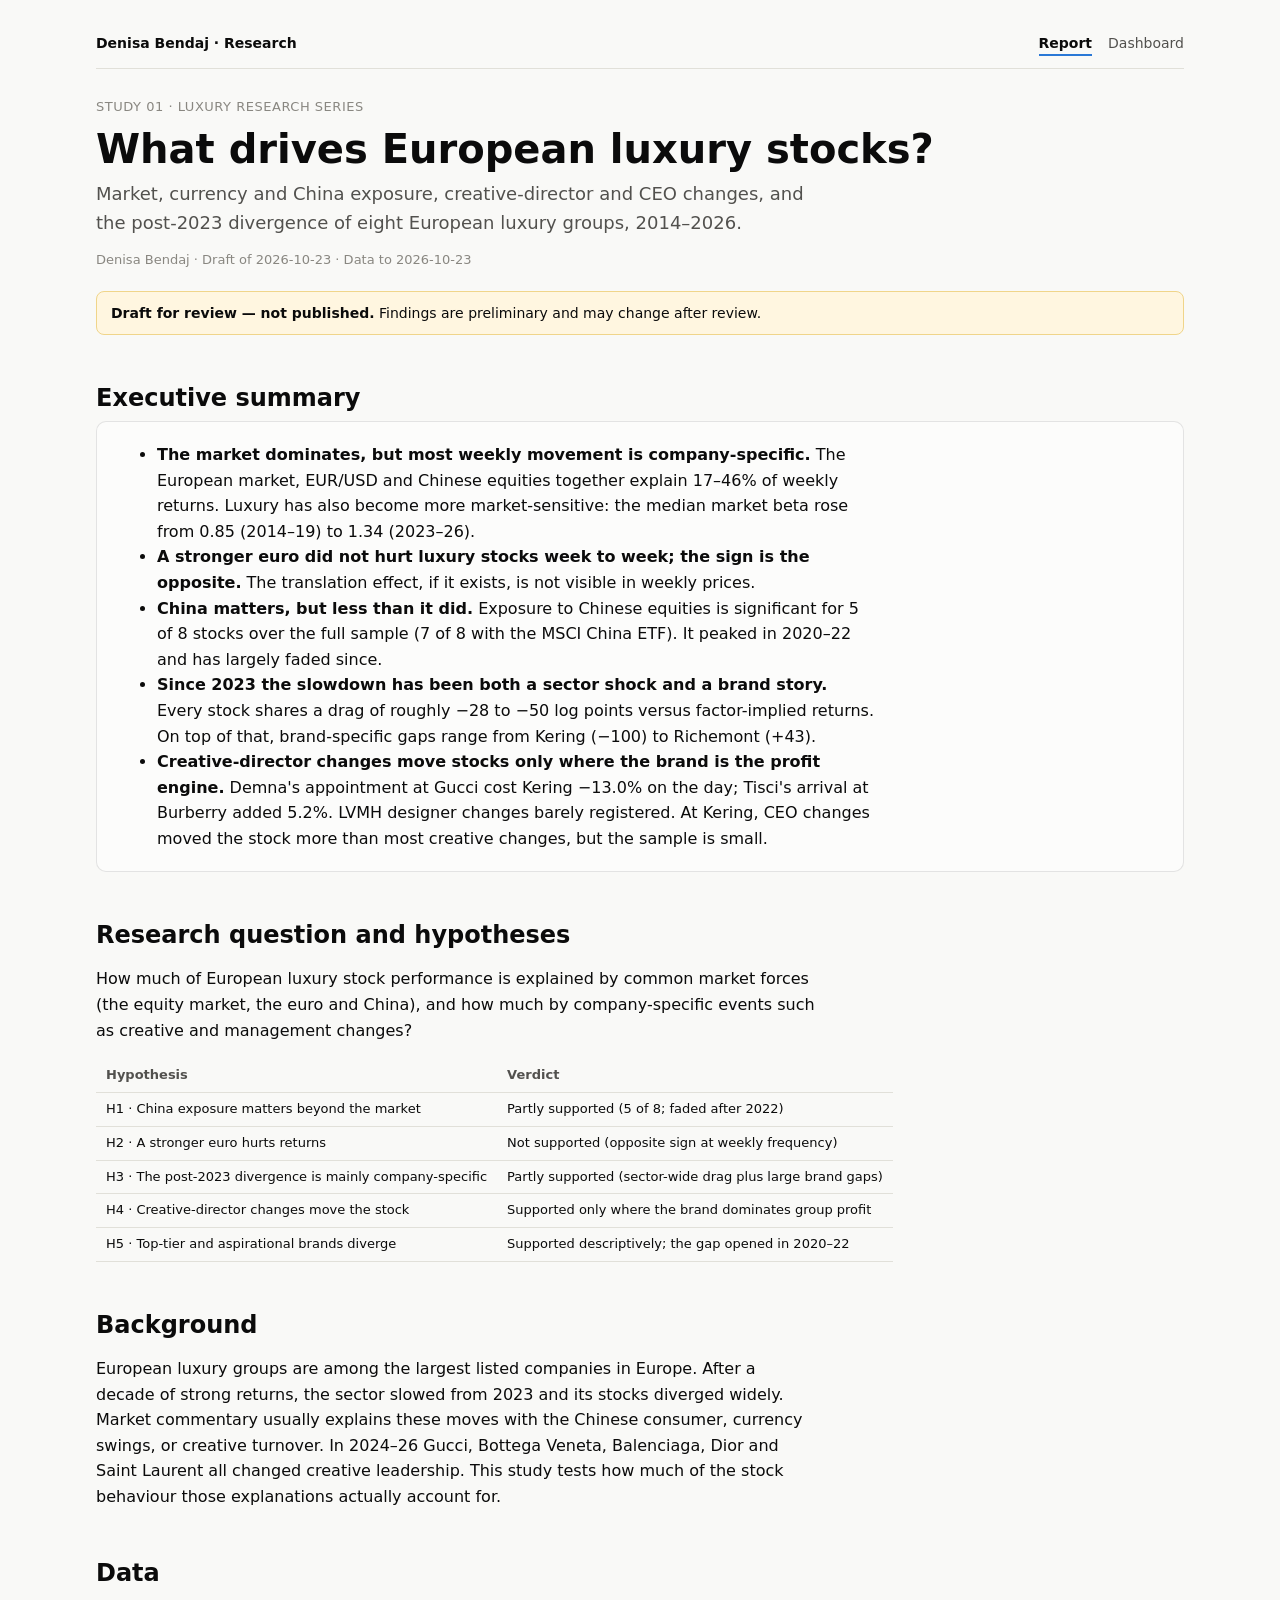
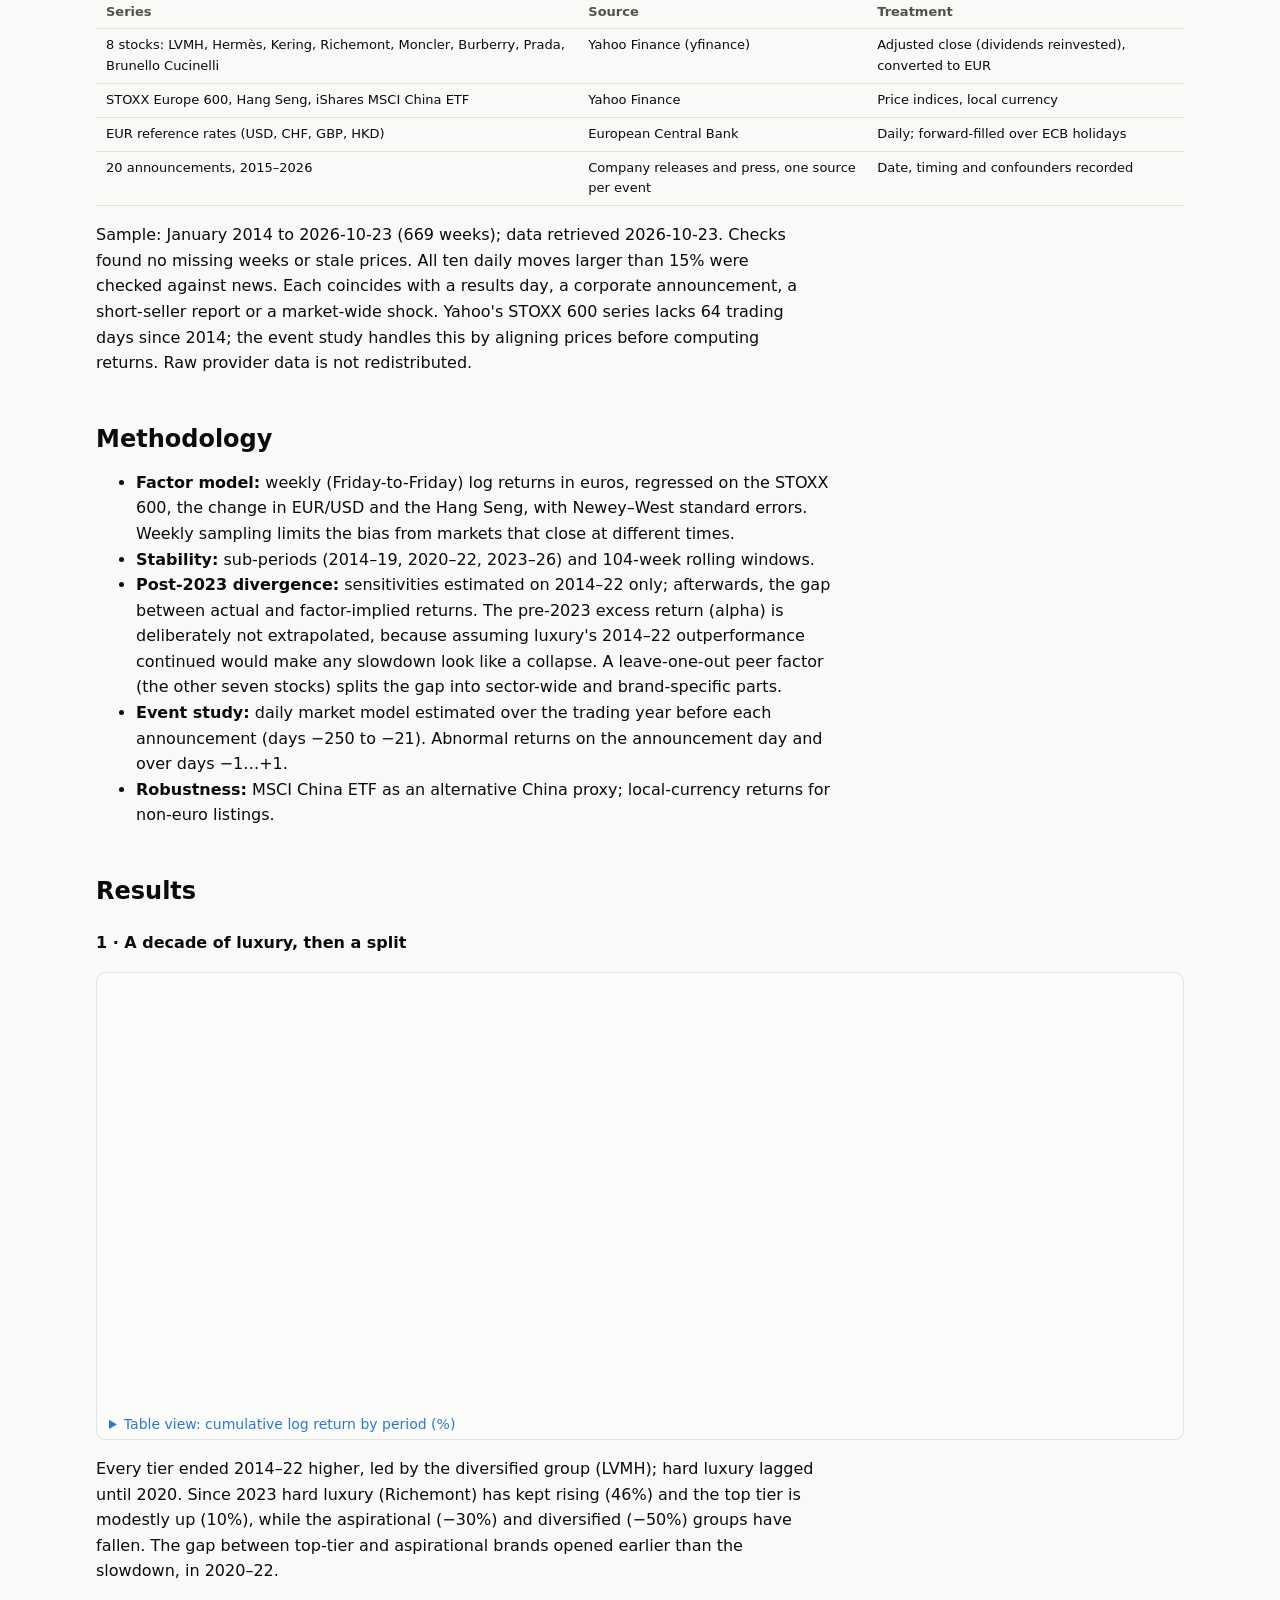
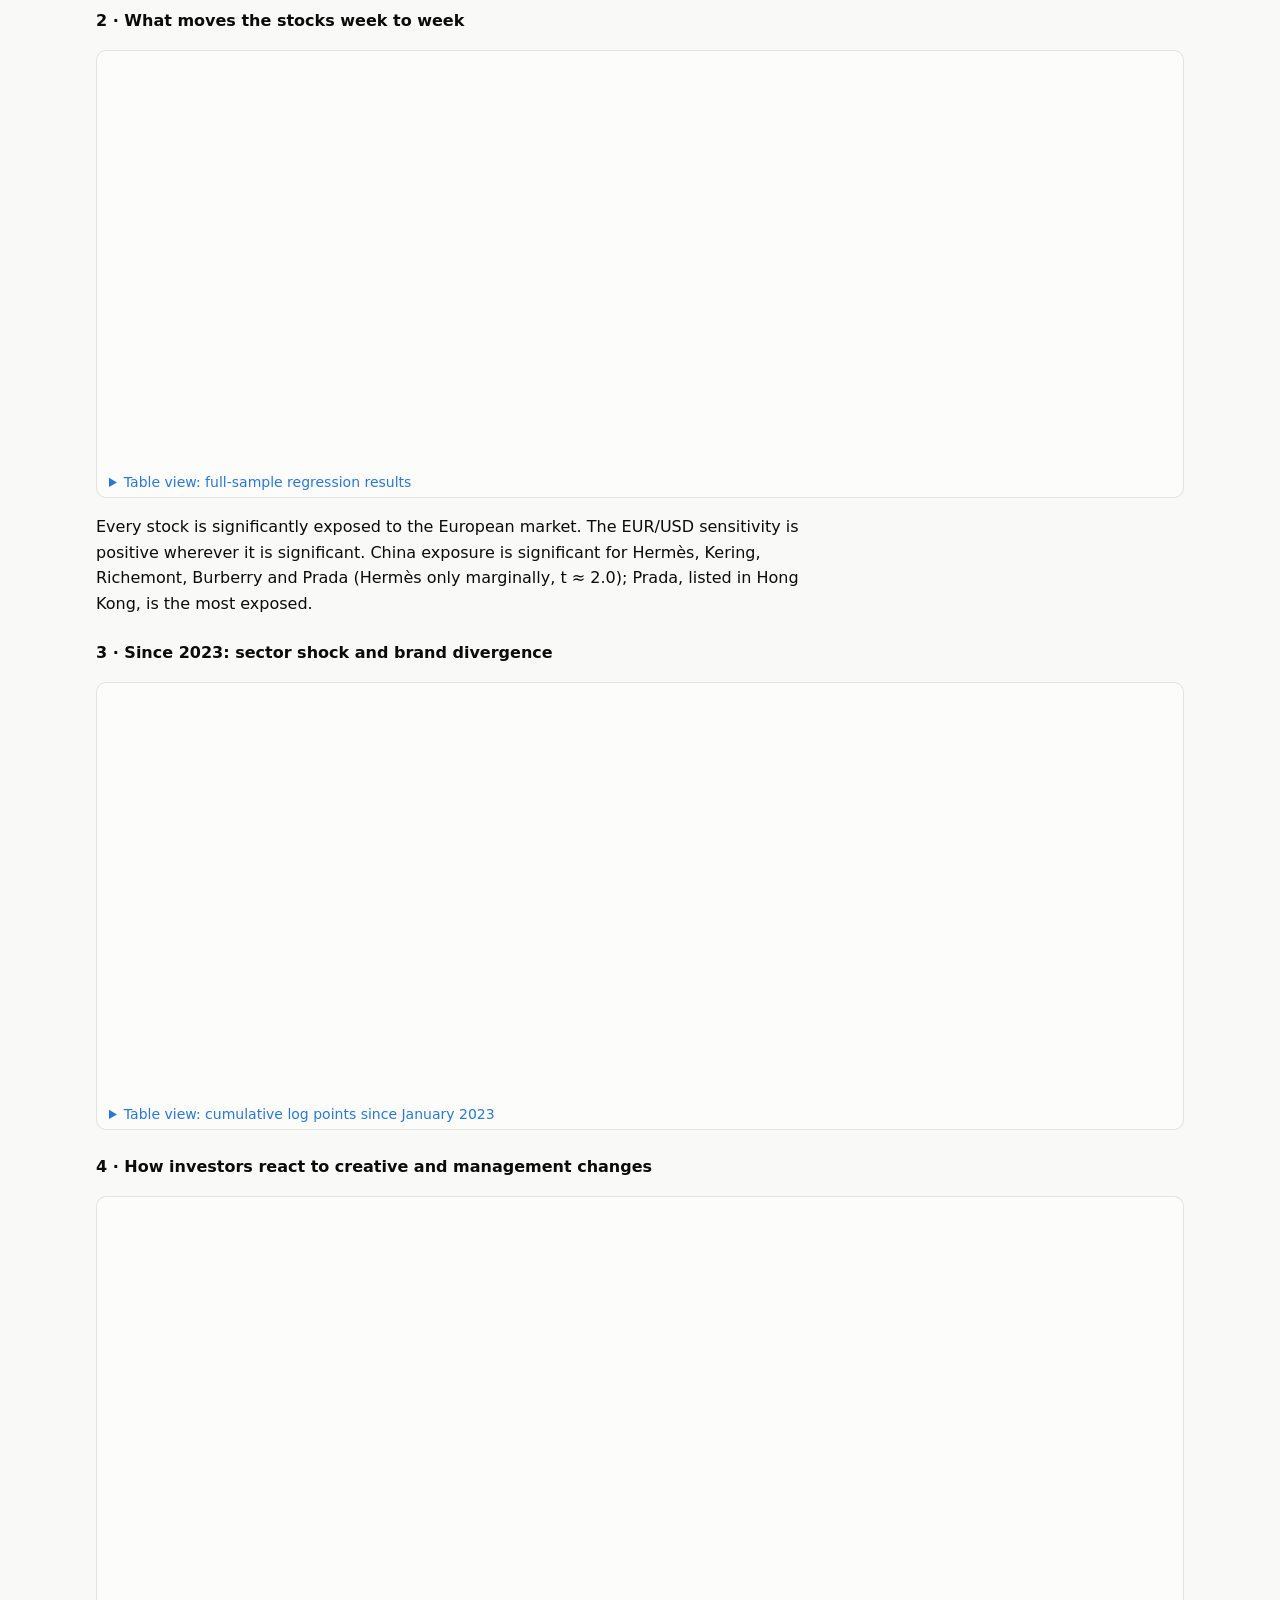
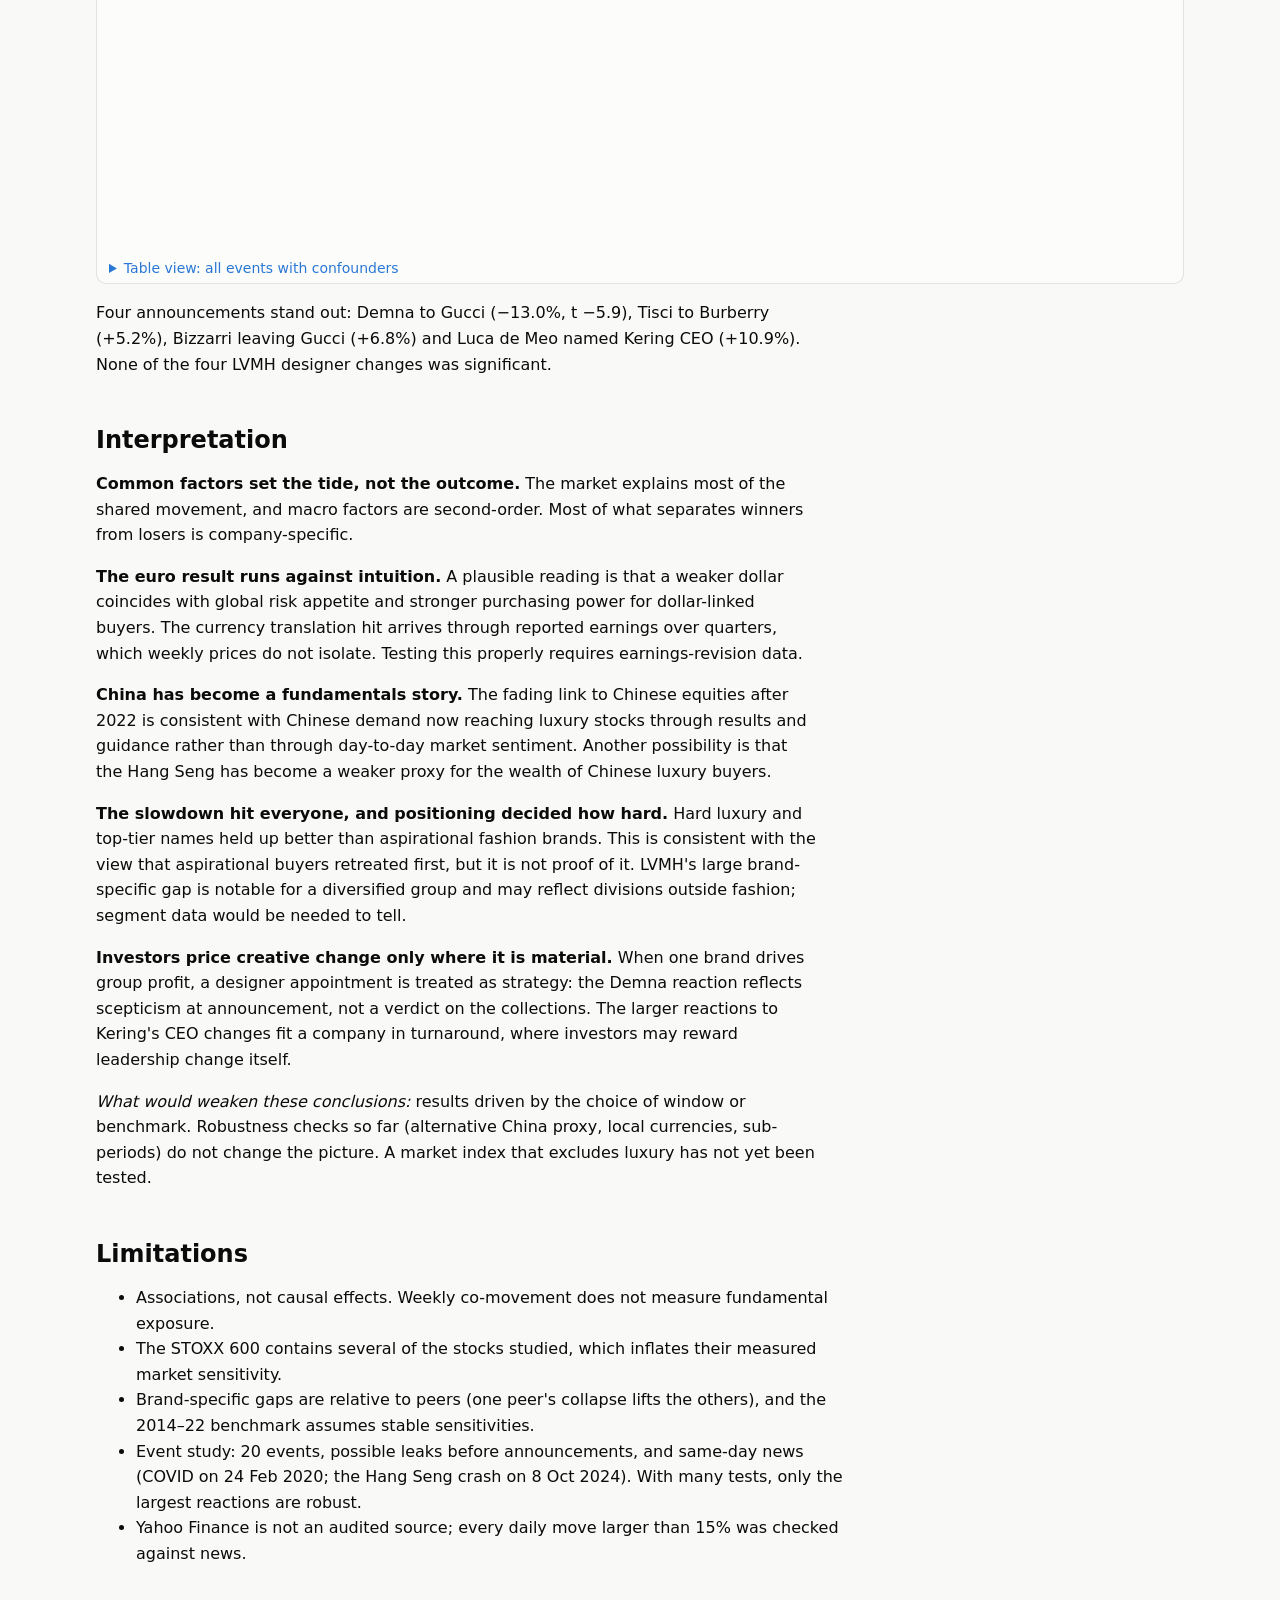
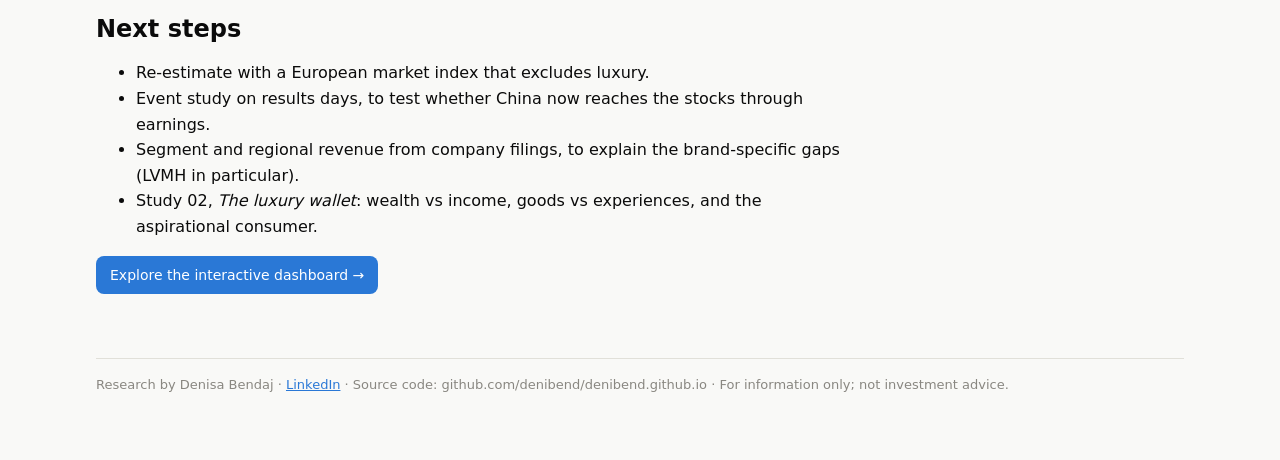
==== commit bbc81e4f: "Study 01: verify all extreme daily moves against news Log of the ten >15% daily moves with explanati" ====
--- a/docs/studies/luxury-drivers/index.html
+++ b/docs/studies/luxury-drivers/index.html
@@ -92,9 +92,8 @@
   </table>
   </div>
   <p>Sample: January 2014 to 2026-10-23 (669 weeks); data retrieved 2026-10-23. Checks found no
-  missing weeks or stale prices. Daily moves larger than 15% were flagged for review; those checked against news
-  coincide with results days or known shocks (e.g. the January 2015 Swiss franc shock), and the rest are still
-  to be checked. Yahoo's STOXX 600
+  missing weeks or stale prices. All ten daily moves larger than 15% were checked against news. Each coincides with a
+  results day, a corporate announcement, a short-seller report or a market-wide shock. Yahoo's STOXX 600
   series lacks 64 trading days since 2014; the event study handles this by aligning prices before computing
   returns. Raw provider data is not redistributed.</p>
 </section>
@@ -121,7 +120,7 @@
   <h2>Results</h2>
 
   <h3>1 · A decade of luxury, then a split</h3>
-  <div class="card"><div style="height:420px; width:100%;">                            <div id="56c474fb-f07d-4590-9c7d-8313249641bb" class="plotly-graph-div" style="height:100%; width:100%;"></div>            <script>                window.PLOTLYENV=window.PLOTLYENV || {};                                if (document.getElementById("56c474fb-f07d-4590-9c7d-8313249641bb")) {                    Plotly.newPlot(                        "56c474fb-f07d-4590-9c7d-8313249641bb",                        [{"hovertemplate":"%{y:.0f}","line":{"color":"#2a78d6","width":2},"name":"Top tier","x":["2013-12-27T00:00:00.000000","2014-01-03T00:00:00.000000","2014-01-10T00:00:00.000000","2014-01-17T00:00:00.000000","2014-01-24T00:00:00.000000","2014-01-31T00:00:00.000000","2014-02-07T00:00:00.000000","2014-02-14T00:00:00.000000","2014-02-21T00:00:00.000000","2014-02-28T00:00:00.000000","2014-03-07T00:00:00.000000","2014-03-14T00:00:00.000000","2014-03-21T00:00:00.000000","2014-03-28T00:00:00.000000","2014-04-04T00:00:00.000000","2014-04-11T00:00:00.000000","2014-04-18T00:00:00.000000","2014-04-25T00:00:00.000000","2014-05-02T00:00:00.000000","2014-05-09T00:00:00.000000","2014-05-16T00:00:00.000000","2014-05-23T00:00:00.000000","2014-05-30T00:00:00.000000","2014-06-06T00:00:00.000000","2014-06-13T00:00:00.000000","2014-06-20T00:00:00.000000","2014-06-27T00:00:00.000000","2014-07-04T00:00:00.000000","2014-07-11T00:00:00.000000","2014-07-18T00:00:00.000000","2014-07-25T00:00:00.000000","2014-08-01T00:00:00.000000","2014-08-08T00:00:00.000000","2014-08-15T00:00:00.000000","2014-08-22T00:00:00.000000","2014-08-29T00:00:00.000000","2014-09-05T00:00:00.000000","2014-09-12T00:00:00.000000","2014-09-19T00:00:00.000000","2014-09-26T00:00:00.000000","2014-10-03T00:00:00.000000","2014-10-10T00:00:00.000000","2014-10-17T00:00:00.000000","2014-10-24T00:00:00.000000","2014-10-31T00:00:00.000000","2014-11-07T00:00:00.000000","2014-11-14T00:00:00.000000","2014-11-21T00:00:00.000000","2014-11-28T00:00:00.000000","2014-12-05T00:00:00.000000","2014-12-12T00:00:00.000000","2014-12-19T00:00:00.000000","2014-12-26T00:00:00.000000","2015-01-02T00:00:00.000000","2015-01-09T00:00:00.000000","2015-01-16T00:00:00.000000","2015-01-23T00:00:00.000000","2015-01-30T00:00:00.000000","2015-02-06T00:00:00.000000","2015-02-13T00:00:00.000000","2015-02-20T00:00:00.000000","2015-02-27T00:00:00.000000","2015-03-06T00:00:00.000000","2015-03-13T00:00:00.000000","2015-03-20T00:00:00.000000","2015-03-27T00:00:00.000000","2015-04-03T00:00:00.000000","2015-04-10T00:00:00.000000","2015-04-17T00:00:00.000000","2015-04-24T00:00:00.000000","2015-05-01T00:00:00.000000","2015-05-08T00:00:00.000000","2015-05-15T00:00:00.000000","2015-05-22T00:00:00.000000","2015-05-29T00:00:00.000000","2015-06-05T00:00:00.000000","2015-06-12T00:00:00.000000","2015-06-19T00:00:00.000000","2015-06-26T00:00:00.000000","2015-07-03T00:00:00.000000","2015-07-10T00:00:00.000000","2015-07-17T00:00:00.000000","2015-07-24T00:00:00.000000","2015-07-31T00:00:00.000000","2015-08-07T00:00:00.000000","2015-08-14T00:00:00.000000","2015-08-21T00:00:00.000000","2015-08-28T00:00:00.000000","2015-09-04T00:00:00.000000","2015-09-11T00:00:00.000000","2015-09-18T00:00:00.000000","2015-09-25T00:00:00.000000","2015-10-02T00:00:00.000000","2015-10-09T00:00:00.000000","2015-10-16T00:00:00.000000","2015-10-23T00:00:00.000000","2015-10-30T00:00:00.000000","2015-11-06T00:00:00.000000","2015-11-13T00:00:00.000000","2015-11-20T00:00:00.000000","2015-11-27T00:00:00.000000","2015-12-04T00:00:00.000000","2015-12-11T00:00:00.000000","2015-12-18T00:00:00.000000","2015-12-25T00:00:00.000000","2016-01-01T00:00:00.000000","2016-01-08T00:00:00.000000","2016-01-15T00:00:00.000000","2016-01-22T00:00:00.000000","2016-01-29T00:00:00.000000","2016-02-05T00:00:00.000000","2016-02-12T00:00:00.000000","2016-02-19T00:00:00.000000","2016-02-26T00:00:00.000000","2016-03-04T00:00:00.000000","2016-03-11T00:00:00.000000","2016-03-18T00:00:00.000000","2016-03-25T00:00:00.000000","2016-04-01T00:00:00.000000","2016-04-08T00:00:00.000000","2016-04-15T00:00:00.000000","2016-04-22T00:00:00.000000","2016-04-29T00:00:00.000000","2016-05-06T00:00:00.000000","2016-05-13T00:00:00.000000","2016-05-20T00:00:00.000000","2016-05-27T00:00:00.000000","2016-06-03T00:00:00.000000","2016-06-10T00:00:00.000000","2016-06-17T00:00:00.000000","2016-06-24T00:00:00.000000","2016-07-01T00:00:00.000000","2016-07-08T00:00:00.000000","2016-07-15T00:00:00.000000","2016-07-22T00:00:00.000000","2016-07-29T00:00:00.000000","2016-08-05T00:00:00.000000","2016-08-12T00:00:00.000000","2016-08-19T00:00:00.000000","2016-08-26T00:00:00.000000","2016-09-02T00:00:00.000000","2016-09-09T00:00:00.000000","2016-09-16T00:00:00.000000","2016-09-23T00:00:00.000000","2016-09-30T00:00:00.000000","2016-10-07T00:00:00.000000","2016-10-14T00:00:00.000000","2016-10-21T00:00:00.000000","2016-10-28T00:00:00.000000","2016-11-04T00:00:00.000000","2016-11-11T00:00:00.000000","2016-11-18T00:00:00.000000","2016-11-25T00:00:00.000000","2016-12-02T00:00:00.000000","2016-12-09T00:00:00.000000","2016-12-16T00:00:00.000000","2016-12-23T00:00:00.000000","2016-12-30T00:00:00.000000","2017-01-06T00:00:00.000000","2017-01-13T00:00:00.000000","2017-01-20T00:00:00.000000","2017-01-27T00:00:00.000000","2017-02-03T00:00:00.000000","2017-02-10T00:00:00.000000","2017-02-17T00:00:00.000000","2017-02-24T00:00:00.000000","2017-03-03T00:00:00.000000","2017-03-10T00:00:00.000000","2017-03-17T00:00:00.000000","2017-03-24T00:00:00.000000","2017-03-31T00:00:00.000000","2017-04-07T00:00:00.000000","2017-04-14T00:00:00.000000","2017-04-21T00:00:00.000000","2017-04-28T00:00:00.000000","2017-05-05T00:00:00.000000","2017-05-12T00:00:00.000000","2017-05-19T00:00:00.000000","2017-05-26T00:00:00.000000","2017-06-02T00:00:00.000000","2017-06-09T00:00:00.000000","2017-06-16T00:00:00.000000","2017-06-23T00:00:00.000000","2017-06-30T00:00:00.000000","2017-07-07T00:00:00.000000","2017-07-14T00:00:00.000000","2017-07-21T00:00:00.000000","2017-07-28T00:00:00.000000","2017-08-04T00:00:00.000000","2017-08-11T00:00:00.000000","2017-08-18T00:00:00.000000","2017-08-25T00:00:00.000000","2017-09-01T00:00:00.000000","2017-09-08T00:00:00.000000","2017-09-15T00:00:00.000000","2017-09-22T00:00:00.000000","2017-09-29T00:00:00.000000","2017-10-06T00:00:00.000000","2017-10-13T00:00:00.000000","2017-10-20T00:00:00.000000","2017-10-27T00:00:00.000000","2017-11-03T00:00:00.000000","2017-11-10T00:00:00.000000","2017-11-17T00:00:00.000000","2017-11-24T00:00:00.000000","2017-12-01T00:00:00.000000","2017-12-08T00:00:00.000000","2017-12-15T00:00:00.000000","2017-12-22T00:00:00.000000","2017-12-29T00:00:00.000000","2018-01-05T00:00:00.000000","2018-01-12T00:00:00.000000","2018-01-19T00:00:00.000000","2018-01-26T00:00:00.000000","2018-02-02T00:00:00.000000","2018-02-09T00:00:00.000000","2018-02-16T00:00:00.000000","2018-02-23T00:00:00.000000","2018-03-02T00:00:00.000000","2018-03-09T00:00:00.000000","2018-03-16T00:00:00.000000","2018-03-23T00:00:00.000000","2018-03-30T00:00:00.000000","2018-04-06T00:00:00.000000","2018-04-13T00:00:00.000000","2018-04-20T00:00:00.000000","2018-04-27T00:00:00.000000","2018-05-04T00:00:00.000000","2018-05-11T00:00:00.000000","2018-05-18T00:00:00.000000","2018-05-25T00:00:00.000000","2018-06-01T00:00:00.000000","2018-06-08T00:00:00.000000","2018-06-15T00:00:00.000000","2018-06-22T00:00:00.000000","2018-06-29T00:00:00.000000","2018-07-06T00:00:00.000000","2018-07-13T00:00:00.000000","2018-07-20T00:00:00.000000","2018-07-27T00:00:00.000000","2018-08-03T00:00:00.000000","2018-08-10T00:00:00.000000","2018-08-17T00:00:00.000000","2018-08-24T00:00:00.000000","2018-08-31T00:00:00.000000","2018-09-07T00:00:00.000000","2018-09-14T00:00:00.000000","2018-09-21T00:00:00.000000","2018-09-28T00:00:00.000000","2018-10-05T00:00:00.000000","2018-10-12T00:00:00.000000","2018-10-19T00:00:00.000000","2018-10-26T00:00:00.000000","2018-11-02T00:00:00.000000","2018-11-09T00:00:00.000000","2018-11-16T00:00:00.000000","2018-11-23T00:00:00.000000","2018-11-30T00:00:00.000000","2018-12-07T00:00:00.000000","2018-12-14T00:00:00.000000","2018-12-21T00:00:00.000000","2018-12-28T00:00:00.000000","2019-01-04T00:00:00.000000","2019-01-11T00:00:00.000000","2019-01-18T00:00:00.000000","2019-01-25T00:00:00.000000","2019-02-01T00:00:00.000000","2019-02-08T00:00:00.000000","2019-02-15T00:00:00.000000","2019-02-22T00:00:00.000000","2019-03-01T00:00:00.000000","2019-03-08T00:00:00.000000","2019-03-15T00:00:00.000000","2019-03-22T00:00:00.000000","2019-03-29T00:00:00.000000","2019-04-05T00:00:00.000000","2019-04-12T00:00:00.000000","2019-04-19T00:00:00.000000","2019-04-26T00:00:00.000000","2019-05-03T00:00:00.000000","2019-05-10T00:00:00.000000","2019-05-17T00:00:00.000000","2019-05-24T00:00:00.000000","2019-05-31T00:00:00.000000","2019-06-07T00:00:00.000000","2019-06-14T00:00:00.000000","2019-06-21T00:00:00.000000","2019-06-28T00:00:00.000000","2019-07-05T00:00:00.000000","2019-07-12T00:00:00.000000","2019-07-19T00:00:00.000000","2019-07-26T00:00:00.000000","2019-08-02T00:00:00.000000","2019-08-09T00:00:00.000000","2019-08-16T00:00:00.000000","2019-08-23T00:00:00.000000","2019-08-30T00:00:00.000000","2019-09-06T00:00:00.000000","2019-09-13T00:00:00.000000","2019-09-20T00:00:00.000000","2019-09-27T00:00:00.000000","2019-10-04T00:00:00.000000","2019-10-11T00:00:00.000000","2019-10-18T00:00:00.000000","2019-10-25T00:00:00.000000","2019-11-01T00:00:00.000000","2019-11-08T00:00:00.000000","2019-11-15T00:00:00.000000","2019-11-22T00:00:00.000000","2019-11-29T00:00:00.000000","2019-12-06T00:00:00.000000","2019-12-13T00:00:00.000000","2019-12-20T00:00:00.000000","2019-12-27T00:00:00.000000","2020-01-03T00:00:00.000000","2020-01-10T00:00:00.000000","2020-01-17T00:00:00.000000","2020-01-24T00:00:00.000000","2020-01-31T00:00:00.000000","2020-02-07T00:00:00.000000","2020-02-14T00:00:00.000000","2020-02-21T00:00:00.000000","2020-02-28T00:00:00.000000","2020-03-06T00:00:00.000000","2020-03-13T00:00:00.000000","2020-03-20T00:00:00.000000","2020-03-27T00:00:00.000000","2020-04-03T00:00:00.000000","2020-04-10T00:00:00.000000","2020-04-17T00:00:00.000000","2020-04-24T00:00:00.000000","2020-05-01T00:00:00.000000","2020-05-08T00:00:00.000000","2020-05-15T00:00:00.000000","2020-05-22T00:00:00.000000","2020-05-29T00:00:00.000000","2020-06-05T00:00:00.000000","2020-06-12T00:00:00.000000","2020-06-19T00:00:00.000000","2020-06-26T00:00:00.000000","2020-07-03T00:00:00.000000","2020-07-10T00:00:00.000000","2020-07-17T00:00:00.000000","2020-07-24T00:00:00.000000","2020-07-31T00:00:00.000000","2020-08-07T00:00:00.000000","2020-08-14T00:00:00.000000","2020-08-21T00:00:00.000000","2020-08-28T00:00:00.000000","2020-09-04T00:00:00.000000","2020-09-11T00:00:00.000000","2020-09-18T00:00:00.000000","2020-09-25T00:00:00.000000","2020-10-02T00:00:00.000000","2020-10-09T00:00:00.000000","2020-10-16T00:00:00.000000","2020-10-23T00:00:00.000000","2020-10-30T00:00:00.000000","2020-11-06T00:00:00.000000","2020-11-13T00:00:00.000000","2020-11-20T00:00:00.000000","2020-11-27T00:00:00.000000","2020-12-04T00:00:00.000000","2020-12-11T00:00:00.000000","2020-12-18T00:00:00.000000","2020-12-25T00:00:00.000000","2021-01-01T00:00:00.000000","2021-01-08T00:00:00.000000","2021-01-15T00:00:00.000000","2021-01-22T00:00:00.000000","2021-01-29T00:00:00.000000","2021-02-05T00:00:00.000000","2021-02-12T00:00:00.000000","2021-02-19T00:00:00.000000","2021-02-26T00:00:00.000000","2021-03-05T00:00:00.000000","2021-03-12T00:00:00.000000","2021-03-19T00:00:00.000000","2021-03-26T00:00:00.000000","2021-04-02T00:00:00.000000","2021-04-09T00:00:00.000000","2021-04-16T00:00:00.000000","2021-04-23T00:00:00.000000","2021-04-30T00:00:00.000000","2021-05-07T00:00:00.000000","2021-05-14T00:00:00.000000","2021-05-21T00:00:00.000000","2021-05-28T00:00:00.000000","2021-06-04T00:00:00.000000","2021-06-11T00:00:00.000000","2021-06-18T00:00:00.000000","2021-06-25T00:00:00.000000","2021-07-02T00:00:00.000000","2021-07-09T00:00:00.000000","2021-07-16T00:00:00.000000","2021-07-23T00:00:00.000000","2021-07-30T00:00:00.000000","2021-08-06T00:00:00.000000","2021-08-13T00:00:00.000000","2021-08-20T00:00:00.000000","2021-08-27T00:00:00.000000","2021-09-03T00:00:00.000000","2021-09-10T00:00:00.000000","2021-09-17T00:00:00.000000","2021-09-24T00:00:00.000000","2021-10-01T00:00:00.000000","2021-10-08T00:00:00.000000","2021-10-15T00:00:00.000000","2021-10-22T00:00:00.000000","2021-10-29T00:00:00.000000","2021-11-05T00:00:00.000000","2021-11-12T00:00:00.000000","2021-11-19T00:00:00.000000","2021-11-26T00:00:00.000000","2021-12-03T00:00:00.000000","2021-12-10T00:00:00.000000","2021-12-17T00:00:00.000000","2021-12-24T00:00:00.000000","2021-12-31T00:00:00.000000","2022-01-07T00:00:00.000000","2022-01-14T00:00:00.000000","2022-01-21T00:00:00.000000","2022-01-28T00:00:00.000000","2022-02-04T00:00:00.000000","2022-02-11T00:00:00.000000","2022-02-18T00:00:00.000000","2022-02-25T00:00:00.000000","2022-03-04T00:00:00.000000","2022-03-11T00:00:00.000000","2022-03-18T00:00:00.000000","2022-03-25T00:00:00.000000","2022-04-01T00:00:00.000000","2022-04-08T00:00:00.000000","2022-04-15T00:00:00.000000","2022-04-22T00:00:00.000000","2022-04-29T00:00:00.000000","2022-05-06T00:00:00.000000","2022-05-13T00:00:00.000000","2022-05-20T00:00:00.000000","2022-05-27T00:00:00.000000","2022-06-03T00:00:00.000000","2022-06-10T00:00:00.000000","2022-06-17T00:00:00.000000","2022-06-24T00:00:00.000000","2022-07-01T00:00:00.000000","2022-07-08T00:00:00.000000","2022-07-15T00:00:00.000000","2022-07-22T00:00:00.000000","2022-07-29T00:00:00.000000","2022-08-05T00:00:00.000000","2022-08-12T00:00:00.000000","2022-08-19T00:00:00.000000","2022-08-26T00:00:00.000000","2022-09-02T00:00:00.000000","2022-09-09T00:00:00.000000","2022-09-16T00:00:00.000000","2022-09-23T00:00:00.000000","2022-09-30T00:00:00.000000","2022-10-07T00:00:00.000000","2022-10-14T00:00:00.000000","2022-10-21T00:00:00.000000","2022-10-28T00:00:00.000000","2022-11-04T00:00:00.000000","2022-11-11T00:00:00.000000","2022-11-18T00:00:00.000000","2022-11-25T00:00:00.000000","2022-12-02T00:00:00.000000","2022-12-09T00:00:00.000000","2022-12-16T00:00:00.000000","2022-12-23T00:00:00.000000","2022-12-30T00:00:00.000000","2023-01-06T00:00:00.000000","2023-01-13T00:00:00.000000","2023-01-20T00:00:00.000000","2023-01-27T00:00:00.000000","2023-02-03T00:00:00.000000","2023-02-10T00:00:00.000000","2023-02-17T00:00:00.000000","2023-02-24T00:00:00.000000","2023-03-03T00:00:00.000000","2023-03-10T00:00:00.000000","2023-03-17T00:00:00.000000","2023-03-24T00:00:00.000000","2023-03-31T00:00:00.000000","2023-04-07T00:00:00.000000","2023-04-14T00:00:00.000000","2023-04-21T00:00:00.000000","2023-04-28T00:00:00.000000","2023-05-05T00:00:00.000000","2023-05-12T00:00:00.000000","2023-05-19T00:00:00.000000","2023-05-26T00:00:00.000000","2023-06-02T00:00:00.000000","2023-06-09T00:00:00.000000","2023-06-16T00:00:00.000000","2023-06-23T00:00:00.000000","2023-06-30T00:00:00.000000","2023-07-07T00:00:00.000000","2023-07-14T00:00:00.000000","2023-07-21T00:00:00.000000","2023-07-28T00:00:00.000000","2023-08-04T00:00:00.000000","2023-08-11T00:00:00.000000","2023-08-18T00:00:00.000000","2023-08-25T00:00:00.000000","2023-09-01T00:00:00.000000","2023-09-08T00:00:00.000000","2023-09-15T00:00:00.000000","2023-09-22T00:00:00.000000","2023-09-29T00:00:00.000000","2023-10-06T00:00:00.000000","2023-10-13T00:00:00.000000","2023-10-20T00:00:00.000000","2023-10-27T00:00:00.000000","2023-11-03T00:00:00.000000","2023-11-10T00:00:00.000000","2023-11-17T00:00:00.000000","2023-11-24T00:00:00.000000","2023-12-01T00:00:00.000000","2023-12-08T00:00:00.000000","2023-12-15T00:00:00.000000","2023-12-22T00:00:00.000000","2023-12-29T00:00:00.000000","2024-01-05T00:00:00.000000","2024-01-12T00:00:00.000000","2024-01-19T00:00:00.000000","2024-01-26T00:00:00.000000","2024-02-02T00:00:00.000000","2024-02-09T00:00:00.000000","2024-02-16T00:00:00.000000","2024-02-23T00:00:00.000000","2024-03-01T00:00:00.000000","2024-03-08T00:00:00.000000","2024-03-15T00:00:00.000000","2024-03-22T00:00:00.000000","2024-03-29T00:00:00.000000","2024-04-05T00:00:00.000000","2024-04-12T00:00:00.000000","2024-04-19T00:00:00.000000","2024-04-26T00:00:00.000000","2024-05-03T00:00:00.000000","2024-05-10T00:00:00.000000","2024-05-17T00:00:00.000000","2024-05-24T00:00:00.000000","2024-05-31T00:00:00.000000","2024-06-07T00:00:00.000000","2024-06-14T00:00:00.000000","2024-06-21T00:00:00.000000","2024-06-28T00:00:00.000000","2024-07-05T00:00:00.000000","2024-07-12T00:00:00.000000","2024-07-19T00:00:00.000000","2024-07-26T00:00:00.000000","2024-08-02T00:00:00.000000","2024-08-09T00:00:00.000000","2024-08-16T00:00:00.000000","2024-08-23T00:00:00.000000","2024-08-30T00:00:00.000000","2024-09-06T00:00:00.000000","2024-09-13T00:00:00.000000","2024-09-20T00:00:00.000000","2024-09-27T00:00:00.000000","2024-10-04T00:00:00.000000","2024-10-11T00:00:00.000000","2024-10-18T00:00:00.000000","2024-10-25T00:00:00.000000","2024-11-01T00:00:00.000000","2024-11-08T00:00:00.000000","2024-11-15T00:00:00.000000","2024-11-22T00:00:00.000000","2024-11-29T00:00:00.000000","2024-12-06T00:00:00.000000","2024-12-13T00:00:00.000000","2024-12-20T00:00:00.000000","2024-12-27T00:00:00.000000","2025-01-03T00:00:00.000000","2025-01-10T00:00:00.000000","2025-01-17T00:00:00.000000","2025-01-24T00:00:00.000000","2025-01-31T00:00:00.000000","2025-02-07T00:00:00.000000","2025-02-14T00:00:00.000000","2025-02-21T00:00:00.000000","2025-02-28T00:00:00.000000","2025-03-07T00:00:00.000000","2025-03-14T00:00:00.000000","2025-03-21T00:00:00.000000","2025-03-28T00:00:00.000000","2025-04-04T00:00:00.000000","2025-04-11T00:00:00.000000","2025-04-18T00:00:00.000000","2025-04-25T00:00:00.000000","2025-05-02T00:00:00.000000","2025-05-09T00:00:00.000000","2025-05-16T00:00:00.000000","2025-05-23T00:00:00.000000","2025-05-30T00:00:00.000000","2025-06-06T00:00:00.000000","2025-06-13T00:00:00.000000","2025-06-20T00:00:00.000000","2025-06-27T00:00:00.000000","2025-07-04T00:00:00.000000","2025-07-11T00:00:00.000000","2025-07-18T00:00:00.000000","2025-07-25T00:00:00.000000","2025-08-01T00:00:00.000000","2025-08-08T00:00:00.000000","2025-08-15T00:00:00.000000","2025-08-22T00:00:00.000000","2025-08-29T00:00:00.000000","2025-09-05T00:00:00.000000","2025-09-12T00:00:00.000000","2025-09-19T00:00:00.000000","2025-09-26T00:00:00.000000","2025-10-03T00:00:00.000000","2025-10-10T00:00:00.000000","2025-10-17T00:00:00.000000","2025-10-24T00:00:00.000000","2025-10-31T00:00:00.000000","2025-11-07T00:00:00.000000","2025-11-14T00:00:00.000000","2025-11-21T00:00:00.000000","2025-11-28T00:00:00.000000","2025-12-05T00:00:00.000000","2025-12-12T00:00:00.000000","2025-12-19T00:00:00.000000","2025-12-26T00:00:00.000000","2026-01-02T00:00:00.000000","2026-01-09T00:00:00.000000","2026-01-16T00:00:00.000000","2026-01-23T00:00:00.000000","2026-01-30T00:00:00.000000","2026-02-06T00:00:00.000000","2026-02-13T00:00:00.000000","2026-02-20T00:00:00.000000","2026-02-27T00:00:00.000000","2026-03-06T00:00:00.000000","2026-03-13T00:00:00.000000","2026-03-20T00:00:00.000000","2026-03-27T00:00:00.000000","2026-04-03T00:00:00.000000","2026-04-10T00:00:00.000000","2026-04-17T00:00:00.000000","2026-04-24T00:00:00.000000","2026-05-01T00:00:00.000000","2026-05-08T00:00:00.000000","2026-05-15T00:00:00.000000","2026-05-22T00:00:00.000000","2026-05-29T00:00:00.000000","2026-06-05T00:00:00.000000","2026-06-12T00:00:00.000000","2026-06-19T00:00:00.000000","2026-06-26T00:00:00.000000","2026-07-03T00:00:00.000000","2026-07-10T00:00:00.000000","2026-07-17T00:00:00.000000","2026-07-24T00:00:00.000000","2026-07-31T00:00:00.000000","2026-08-07T00:00:00.000000","2026-08-14T00:00:00.000000","2026-08-21T00:00:00.000000","2026-08-28T00:00:00.000000","2026-09-04T00:00:00.000000","2026-09-11T00:00:00.000000","2026-09-18T00:00:00.000000","2026-09-25T00:00:00.000000","2026-10-02T00:00:00.000000","2026-10-09T00:00:00.000000","2026-10-16T00:00:00.000000","2026-10-23T00:00:00.000000"],"y":{"dtype":"f8","bdata":"AAAAAAAAWUBjK0M1F0lZQCds736VMVdArvGGrDW5VkAV5YwzJyxVQGhD91RfG1VAJNrFBBGTVUCtEUTkma9VQM5F4n7KbFVASgkjRGAjVUD+5N4XaKpUQEF\u002fBPxEkVRABSmDnn8DVUC6I9qbLOhUQIpAiEQ+PVVAf6rk6SGPVUCLEeIMbRtWQNA0XGRM\u002fVVAOwoTcWEoVkB8480sGBxWQOazC2fqg1VAqWiaDasRVUDdaiWxZYJVQKau\u002fPLX71RAsz9i9aCEVEAp1HfSd7hTQNY\u002fslrWb1RAUb6mbpSzVEDLEnsQjXtUQA+Z7Tq08VRA5uoMsqKpVEC7cO4eNhRUQLgHfafW\u002fFNAjAAC2f5RVEDRMUCVmDpVQKNx20W+zlVAUFjZ7b4QVUCkbiMkE49UQE9U0CCqaFRAdQxqDEpjU0Cksk6nyRdTQOM3pMrkjlJAobhd\u002fh+MUkDiao8fa+1SQON++v+VklNAYvaPLrkPVEB552ObaGBUQIC1RivG71RADWcDq7H\u002fVUDJom8jN\u002fJWQLPEmHJgPVZAyWaRcEZgV0DUkWosFdVWQNERnXl03FZAvy5B\u002fin\u002fVUC0bB1uBLVWQGWaa5SuUVdAResE70gGV0CC8vlKwv9WQB03GlBN7FZAlitJKPiTVkDWP2FVNclWQAS30G3DpldAgJVc\u002fzSJVkD2qQZgn2lWQJDIRl1CslZAxY5uxRhiV0CM\u002fSQAi1BYQK5hlTmN4FdA3TLnfsK6V0Cq3s7JvGBXQEksLlCqYFdAOkb01InaV0BmnkCxiU1YQHsAq5Jan1hAMj6EGxwkWEA2FqCeGbRYQHAJGBUdQlhAEZuZNwXgWEDNjYKOBdFXQAE\u002fjzY\u002flldACFZqBfNpWEDLrDHxKPFYQMrJBQ3ox1hAGBQ+DSKFWEBXT4+M1b1XQDmeqP6021ZAHdCpiVILV0AgtCQrUEFWQJ\[base64]\u002f1RlpYQGgiJB2eM1hAVbM5+3x\u002fWEBtLkB5kqNXQEFCQroNMVhAroUsbbmUV0ALOmmVaWZYQL\u002f16r6+0llApRLFKyXiWUBqPgZCze9ZQPMODK1XzFpA7KUxsQz4WkAiB\u002f1j8rxaQKLDO4oG8VpAkVIZ1RrUWkBwd1Zx4thZQP5wnTwGVlpA7fCactuaWUCLo47hWf9ZQAqlJU8IhFpAUtw7InxPWkDJV9tOsXJaQP\[base64]\u002f8AlkWBAbAWsgy1dYEARXi9pD2pgQCoL\u002flW2vWBAY2iTArxZYEDD6kYBVo5gQJgpGwVd6GBA0LygYSngYEA8ncWEnMVgQJNrXk5VAmFAdE4+wmK9YEDoW+FFCtRgQIadC+XQwmBAOi4o\u002fpODYUBotlWcoiZhQLegOKRvIWFA+QvxKS1LYUAvpZTBDl9hQIbx7JrweGFAbHVR+9nJYUC5CdqQLZVhQOZypFvhMmJATnuGDJ1nYkCFwnnqA9BhQK0JGMNDymFAOqA\u002fchzhYUD+C2RaOaphQBg8XIOUK2JAYd2KOijVYUB0Chb97R1iQMSvjw0cC2JAVzcYB+J\u002fYkB0O69mviNiQPUJP1MVKGJAx6jgUL83YkAL3pNNkq5hQCZlWcfZE2FArkgHrS3LYUDLVxsXFpNhQJe3VZ\u002fyVGFAeT3nHZDQYUCEireLr9thQAGaWtVhGGJACZnQ2YVEYkDsYsojHQVjQMKGH0FWnWNA2JINScemY0AbeIw83vJjQIXEuzoWaGRA4LEzPakGZkAL\u002fm0HUFtmQPnoWmL33WZAwOKhlH5DaEBLJrcWL6BnQBKwlmbwCGhA7f698cu\u002fZ0A1SYC54a1nQHy+V8UVCmZATFTZSHXbZkCXQ1TjantnQAdKSwu7a2dAH\u002f4IE0hJZ0CgYGcDVKVnQPwe\u002fWv5DWhAhmhWjvRraEANAYDYenpoQAdyuAhGAWdAPLZInJb0ZkBVOXkY1C1nQJVkxmG4PmdADoQ99KaAZkACZJzvOkFkQBbE0NnHAWRAt\u002fsyCQRDZEBce07NXWhlQLhF8e\u002f9x2RAssLC7GK+ZED6Ay9YawtkQAzCBDGUH2RAkKtSZ547ZEAkycpCS25jQEhdFDZFS2NAi8l5nos3ZEBuibJUa19kQFZFfP1s2WNAEwEJZU9uZEBAvOPchQVlQLPPWqUb3WVAH6m141BxZkBJSiQcJ+JmQO2aii1\u002fLGdAhhUusGLRZ0Bsa6acv6RnQN49NEjXDGdADGsPom7\u002fZkAFcBuXW9JmQLAbLAjWpmdAHj7tLmKAZ0A+EKmOanVnQHcOBRs85GdA8RQJl\u002fvuZ0CVtFagyE9nQFZUHe1ZdGdARka1mja\u002fZkBbRFEZtx5mQKGYgECwrGZAP7wthay+ZkDLd2nT4ENnQEd2G+twgGdAp1yh8owUaEDQ8mo+z4toQGilU8EY42dA\u002fEt\u002f8Xi\[base64]\[base64]\u002ff8ZkCqK2+PJRRoQLVz5oY\u002fNWdAkThouxbZZ0Am9wS28RhoQEr0NCQGQWhAcfTKk+ndaECs8T9EAdFnQPoAFUQYe2hAf8QrUGRpaUDuoPcy1chpQE+8rR4JT2pADOTc7\u002fkfaUBc8vsTv1pqQOEJ7bHe6mpABPWYNVd5bUCO49sshPtsQOLj1z6RCG5A45Jf9KZKbkCZUt1yPPRuQJ7bw9dF4W5A\u002f\u002fHWw9sib0CXljL5NaNuQMwsOiUOgG5Am6ibY\u002fh+bkBEoiAMtlNtQGlM66SHAG9APq\u002f\u002fge2yb0DE8sWElBlwQGUU8YzSNW9A1p\u002f\u002fIGdTbkChQLxL2vZwQD6gofyaqnBA+PTdThd6cECfzIDWb7xwQBo2NU7pRXFAKyqpBnQlckA\u002fRvFWIsNyQDN8rsO2hnJAsXw7ioMjc0CkNaFE+xZzQMI3CDF4f3NAC53xj\u002f\u002fkdECSqR7CnwN1QKxH0BDEC3VA3Q8vwgywdUDUW0b8scJ1QByo\u002fx\u002fb\u002f3VAZBpmX9ctdkCp+vVV3AF2QHj\u002fa0y0wnZAf0hFUFrvdkBXTpsYx\u002fN3QFMmS+4y\u002fndADZuyrEPOdUCnqU\u002fYuBd2QIkKvuEG+3VAjgPTNIVtdkDqelL6T991QH0DLVRjUXZAkvYPLSkidUCWl\u002fgzgRx1QMZ+IIeTVnZAZI4pKz5Vd0BTLRVYxrB3QAeOw9zeOnpAudFrURAae0Bx58feITF8QELAJxTweXpAUTem+vSjekDE6uUVbpJ6QPEvNizz4HlAKbc8ZFM9ekBuoaXCjSZ7QMj1v0npYnpA3pDKFByUd0CuUPAIZx54QEuhEUH533ZAkAl7Ct1Wd0CUD\u002fqKp0x2QCLikbWoZ3ZAKuzUosl\u002fdkC+cKlZgxd0QDfO90bajXRAbZ7v46b4dkCqByXWvap2QLLbUrXOJndA60+yZc5ad0BDl5xxVzR3QCfvWU2FUnZAaiY8X9CwdUDUzu+\u002fG3xzQCNjUQx9LnRABRzb8Vdec0A091Sl9jV0QFn2yvMqpXRAZ3\[base64]\u002fJp4QDYvsvW5O3lAmBBIv9BGeUCbrQ3C\u002fWV7QOJ+4N+SJHtANLmmjbPxekDm+pLYyTl8QEz84p05eH1Aj0+0L\u002fszfUDAHqHNObl8QDj3m+hJoXxAC3vXVDVHfkDgmhTspIp+QOM6OMRsL39AHYyW4bB6gEBWnHfMATeBQL6EoRrFS4BAXrr4\u002fUPtgEApCxBDKpeAQMPMc+ak+IBAD4I1MEPOgEDt0p4xxayAQI4xB1o2koFAG\u002fNoZVDGgkAR9C6jx6+CQN4P7WJadINAzIwU2AB0g0AlIhCLhdSCQEvRiPib9YJADbbfYKOTgkDFX0jlpHuCQC2wNGSuIoJAdf0mBIJxgkCvkQrrKzmCQEFkKB713IJAuYvPqbT5gUARS\u002fWMjlmCQBRhwUeLyIFA\u002fEOEjqlfgkCDFyP0Z5+BQKeC+zJO34FAxymvB89dgUAh1hoFxlmBQLCGVTIh3IBAO4gfwXCvgEB8paTMYlWBQGLi1O038YBAYqxNn6dVgUDn8qz0yHKAQGrwUf9AOoBA7DAY6zFagEAZUgL1cK1\u002fQLpoPPeZOYBAiSpQ1U6lgECycKUkK6mBQMmrANyUhYFAdINUs8fHgUD+BJ3je\u002fSBQGAiTdidhIFAlRE4Qk1EgkCBiiRExC6DQKWY2YYUCoNAVLI64PcGg0CoLQw\u002fQOuBQO+t3BwdVYJAjvRhTg02gkBWiSCneIiDQKDMQJ5PFYRAUdRlEROWhUBqBevzu1uGQCl6TBAJKYdAGMqE7siTh0BSOF7IUpqHQDnplC\u002fycIdA5PeD4t++hkBUFU4RjS2HQM4TwkqATIZAZR9f\u002f3DrhUDm2VIXLv2FQKzAsJEgIIZAYwH6mA4IhkApcymQOcKFQJy1DWhI3oVAjh6ypOw0hUBKLTw\u002fGvyEQJaDHb7OTYVAHlOWN++PhECSyL9HRN6EQD1\u002fp7Ri7oRA60FFunHDhEAQprRrQiWFQDl0xF+Aq4NAnzFVcYfkg0BULLE6ot6CQHAJtFbcOINA0Lk1S2zvg0AbJ\u002fMQ0MKEQJz+cUwgioRAQJ7avyyrgkB1XeYikuWCQFXd8bBqxYJAt8J3A5mThUCtp0fgTQ+FQEkG\u002fgy5EYVAiz\u002fXkH\u002fzhEA\u002fBfPAlMCEQCNZOX8+c4RAVUorjitdhEA7NOVGh9WDQPHAhEelJIRAsE8tFWCghEDw20RvH\u002fGFQNcsPQx11IZAjhN\u002f8kUUh0Df8K0RyjSHQCdrpAhQkYZAxGsOZQLeh0C2hRbnNUOJQBtFs\[base64]\u002fS30BVDh0DIs0nfoYGGQGeAA32blIZAY7I93KnzhkBCg8h\u002fuNSHQN2nyP\u002f7UYhAPjBx3Narh0DX6\u002fmtGFuHQGgyMXYpX4VAoxjWSrB9hUDg7Q0mPTiFQOKlqcMIw4VAKgPJinibhUDSaSvozQyFQPxFBGHHeoVAQaztUVZYhkD\u002fLSroPNyDQKjeLzBrN4VAVELgv\u002fpGhEAP+7gd0DWFQDKpz+SMPIVAxJFt04nAhEAKj3eXwS6EQJrt\[base64]\u002fZgkAlKqnA6f2BQA+MsHVivIFASIj\u002fK48xgkD0OocCQEyBQGmtIqIWs4FAAMDHfDfNgUCf20Uw99eBQAYdgTTdioJASGZbmJGYgkC3jKX+8MaBQDmXpVeZ54FAmdgM8BKwgUA+aau2XR6CQNiti3Om1YFAHaCApiPsgUB6wEk2Mr6CQFkWTGNkToJAcrUFM7o7gkAsB\u002f7AG3CCQFrQVEzlyYBA3XAKxIgCgECCXlRNurd\u002fQBXiER+CIoBA\u002fR\u002f\u002f2y+Sf0DV1rtDB3J\u002fQHpCn8tgtoBAnl\u002fJbpuxf0A="},"type":"scatter"},{"hovertemplate":"%{y:.0f}","line":{"color":"#eb6834","width":2},"name":"Hard luxury","x":["2013-12-27T00:00:00.000000","2014-01-03T00:00:00.000000","2014-01-10T00:00:00.000000","2014-01-17T00:00:00.000000","2014-01-24T00:00:00.000000","2014-01-31T00:00:00.000000","2014-02-07T00:00:00.000000","2014-02-14T00:00:00.000000","2014-02-21T00:00:00.000000","2014-02-28T00:00:00.000000","2014-03-07T00:00:00.000000","2014-03-14T00:00:00.000000","2014-03-21T00:00:00.000000","2014-03-28T00:00:00.000000","2014-04-04T00:00:00.000000","2014-04-11T00:00:00.000000","2014-04-18T00:00:00.000000","2014-04-25T00:00:00.000000","2014-05-02T00:00:00.000000","2014-05-09T00:00:00.000000","2014-05-16T00:00:00.000000","2014-05-23T00:00:00.000000","2014-05-30T00:00:00.000000","2014-06-06T00:00:00.000000","2014-06-13T00:00:00.000000","2014-06-20T00:00:00.000000","2014-06-27T00:00:00.000000","2014-07-04T00:00:00.000000","2014-07-11T00:00:00.000000","2014-07-18T00:00:00.000000","2014-07-25T00:00:00.000000","2014-08-01T00:00:00.000000","2014-08-08T00:00:00.000000","2014-08-15T00:00:00.000000","2014-08-22T00:00:00.000000","2014-08-29T00:00:00.000000","2014-09-05T00:00:00.000000","2014-09-12T00:00:00.000000","2014-09-19T00:00:00.000000","2014-09-26T00:00:00.000000","2014-10-03T00:00:00.000000","2014-10-10T00:00:00.000000","2014-10-17T00:00:00.000000","2014-10-24T00:00:00.000000","2014-10-31T00:00:00.000000","2014-11-07T00:00:00.000000","2014-11-14T00:00:00.000000","2014-11-21T00:00:00.000000","2014-11-28T00:00:00.000000","2014-12-05T00:00:00.000000","2014-12-12T00:00:00.000000","2014-12-19T00:00:00.000000","2014-12-26T00:00:00.000000","2015-01-02T00:00:00.000000","2015-01-09T00:00:00.000000","2015-01-16T00:00:00.000000","2015-01-23T00:00:00.000000","2015-01-30T00:00:00.000000","2015-02-06T00:00:00.000000","2015-02-13T00:00:00.000000","2015-02-20T00:00:00.000000","2015-02-27T00:00:00.000000","2015-03-06T00:00:00.000000","2015-03-13T00:00:00.000000","2015-03-20T00:00:00.000000","2015-03-27T00:00:00.000000","2015-04-03T00:00:00.000000","2015-04-10T00:00:00.000000","2015-04-17T00:00:00.000000","2015-04-24T00:00:00.000000","2015-05-01T00:00:00.000000","2015-05-08T00:00:00.000000","2015-05-15T00:00:00.000000","2015-05-22T00:00:00.000000","2015-05-29T00:00:00.000000","2015-06-05T00:00:00.000000","2015-06-12T00:00:00.000000","2015-06-19T00:00:00.000000","2015-06-26T00:00:00.000000","2015-07-03T00:00:00.000000","2015-07-10T00:00:00.000000","2015-07-17T00:00:00.000000","2015-07-24T00:00:00.000000","2015-07-31T00:00:00.000000","2015-08-07T00:00:00.000000","2015-08-14T00:00:00.000000","2015-08-21T00:00:00.000000","2015-08-28T00:00:00.000000","2015-09-04T00:00:00.000000","2015-09-11T00:00:00.000000","2015-09-18T00:00:00.000000","2015-09-25T00:00:00.000000","2015-10-02T00:00:00.000000","2015-10-09T00:00:00.000000","2015-10-16T00:00:00.000000","2015-10-23T00:00:00.000000","2015-10-30T00:00:00.000000","2015-11-06T00:00:00.000000","2015-11-13T00:00:00.000000","2015-11-20T00:00:00.000000","2015-11-27T00:00:00.000000","2015-12-04T00:00:00.000000","2015-12-11T00:00:00.000000","2015-12-18T00:00:00.000000","2015-12-25T00:00:00.000000","2016-01-01T00:00:00.000000","2016-01-08T00:00:00.000000","2016-01-15T00:00:00.000000","2016-01-22T00:00:00.000000","2016-01-29T00:00:00.000000","2016-02-05T00:00:00.000000","2016-02-12T00:00:00.000000","2016-02-19T00:00:00.000000","2016-02-26T00:00:00.000000","2016-03-04T00:00:00.000000","2016-03-11T00:00:00.000000","2016-03-18T00:00:00.000000","2016-03-25T00:00:00.000000","2016-04-01T00:00:00.000000","2016-04-08T00:00:00.000000","2016-04-15T00:00:00.000000","2016-04-22T00:00:00.000000","2016-04-29T00:00:00.000000","2016-05-06T00:00:00.000000","2016-05-13T00:00:00.000000","2016-05-20T00:00:00.000000","2016-05-27T00:00:00.000000","2016-06-03T00:00:00.000000","2016-06-10T00:00:00.000000","2016-06-17T00:00:00.000000","2016-06-24T00:00:00.000000","2016-07-01T00:00:00.000000","2016-07-08T00:00:00.000000","2016-07-15T00:00:00.000000","2016-07-22T00:00:00.000000","2016-07-29T00:00:00.000000","2016-08-05T00:00:00.000000","2016-08-12T00:00:00.000000","2016-08-19T00:00:00.000000","2016-08-26T00:00:00.000000","2016-09-02T00:00:00.000000","2016-09-09T00:00:00.000000","2016-09-16T00:00:00.000000","2016-09-23T00:00:00.000000","2016-09-30T00:00:00.000000","2016-10-07T00:00:00.000000","2016-10-14T00:00:00.000000","2016-10-21T00:00:00.000000","2016-10-28T00:00:00.000000","2016-11-04T00:00:00.000000","2016-11-11T00:00:00.000000","2016-11-18T00:00:00.000000","2016-11-25T00:00:00.000000","2016-12-02T00:00:00.000000","2016-12-09T00:00:00.000000","2016-12-16T00:00:00.000000","2016-12-23T00:00:00.000000","2016-12-30T00:00:00.000000","2017-01-06T00:00:00.000000","2017-01-13T00:00:00.000000","2017-01-20T00:00:00.000000","2017-01-27T00:00:00.000000","2017-02-03T00:00:00.000000","2017-02-10T00:00:00.000000","2017-02-17T00:00:00.000000","2017-02-24T00:00:00.000000","2017-03-03T00:00:00.000000","2017-03-10T00:00:00.000000","2017-03-17T00:00:00.000000","2017-03-24T00:00:00.000000","2017-03-31T00:00:00.000000","2017-04-07T00:00:00.000000","2017-04-14T00:00:00.000000","2017-04-21T00:00:00.000000","2017-04-28T00:00:00.000000","2017-05-05T00:00:00.000000","2017-05-12T00:00:00.000000","2017-05-19T00:00:00.000000","2017-05-26T00:00:00.000000","2017-06-02T00:00:00.000000","2017-06-09T00:00:00.000000","2017-06-16T00:00:00.000000","2017-06-23T00:00:00.000000","2017-06-30T00:00:00.000000","2017-07-07T00:00:00.000000","2017-07-14T00:00:00.000000","2017-07-21T00:00:00.000000","2017-07-28T00:00:00.000000","2017-08-04T00:00:00.000000","2017-08-11T00:00:00.000000","2017-08-18T00:00:00.000000","2017-08-25T00:00:00.000000","2017-09-01T00:00:00.000000","2017-09-08T00:00:00.000000","2017-09-15T00:00:00.000000","2017-09-22T00:00:00.000000","2017-09-29T00:00:00.000000","2017-10-06T00:00:00.000000","2017-10-13T00:00:00.000000","2017-10-20T00:00:00.000000","2017-10-27T00:00:00.000000","2017-11-03T00:00:00.000000","2017-11-10T00:00:00.000000","2017-11-17T00:00:00.000000","2017-11-24T00:00:00.000000","2017-12-01T00:00:00.000000","2017-12-08T00:00:00.000000","2017-12-15T00:00:00.000000","2017-12-22T00:00:00.000000","2017-12-29T00:00:00.000000","2018-01-05T00:00:00.000000","2018-01-12T00:00:00.000000","2018-01-19T00:00:00.000000","2018-01-26T00:00:00.000000","2018-02-02T00:00:00.000000","2018-02-09T00:00:00.000000","2018-02-16T00:00:00.000000","2018-02-23T00:00:00.000000","2018-03-02T00:00:00.000000","2018-03-09T00:00:00.000000","2018-03-16T00:00:00.000000","2018-03-23T00:00:00.000000","2018-03-30T00:00:00.000000","2018-04-06T00:00:00.000000","2018-04-13T00:00:00.000000","2018-04-20T00:00:00.000000","2018-04-27T00:00:00.000000","2018-05-04T00:00:00.000000","2018-05-11T00:00:00.000000","2018-05-18T00:00:00.000000","2018-05-25T00:00:00.000000","2018-06-01T00:00:00.000000","2018-06-08T00:00:00.000000","2018-06-15T00:00:00.000000","2018-06-22T00:00:00.000000","2018-06-29T00:00:00.000000","2018-07-06T00:00:00.000000","2018-07-13T00:00:00.000000","2018-07-20T00:00:00.000000","2018-07-27T00:00:00.000000","2018-08-03T00:00:00.000000","2018-08-10T00:00:00.000000","2018-08-17T00:00:00.000000","2018-08-24T00:00:00.000000","2018-08-31T00:00:00.000000","2018-09-07T00:00:00.000000","2018-09-14T00:00:00.000000","2018-09-21T00:00:00.000000","2018-09-28T00:00:00.000000","2018-10-05T00:00:00.000000","2018-10-12T00:00:00.000000","2018-10-19T00:00:00.000000","2018-10-26T00:00:00.000000","2018-11-02T00:00:00.000000","2018-11-09T00:00:00.000000","2018-11-16T00:00:00.000000","2018-11-23T00:00:00.000000","2018-11-30T00:00:00.000000","2018-12-07T00:00:00.000000","2018-12-14T00:00:00.000000","2018-12-21T00:00:00.000000","2018-12-28T00:00:00.000000","2019-01-04T00:00:00.000000","2019-01-11T00:00:00.000000","2019-01-18T00:00:00.000000","2019-01-25T00:00:00.000000","2019-02-01T00:00:00.000000","2019-02-08T00:00:00.000000","2019-02-15T00:00:00.000000","2019-02-22T00:00:00.000000","2019-03-01T00:00:00.000000","2019-03-08T00:00:00.000000","2019-03-15T00:00:00.000000","2019-03-22T00:00:00.000000","2019-03-29T00:00:00.000000","2019-04-05T00:00:00.000000","2019-04-12T00:00:00.000000","2019-04-19T00:00:00.000000","2019-04-26T00:00:00.000000","2019-05-03T00:00:00.000000","2019-05-10T00:00:00.000000","2019-05-17T00:00:00.000000","2019-05-24T00:00:00.000000","2019-05-31T00:00:00.000000","2019-06-07T00:00:00.000000","2019-06-14T00:00:00.000000","2019-06-21T00:00:00.000000","2019-06-28T00:00:00.000000","2019-07-05T00:00:00.000000","2019-07-12T00:00:00.000000","2019-07-19T00:00:00.000000","2019-07-26T00:00:00.000000","2019-08-02T00:00:00.000000","2019-08-09T00:00:00.000000","2019-08-16T00:00:00.000000","2019-08-23T00:00:00.000000","2019-08-30T00:00:00.000000","2019-09-06T00:00:00.000000","2019-09-13T00:00:00.000000","2019-09-20T00:00:00.000000","2019-09-27T00:00:00.000000","2019-10-04T00:00:00.000000","2019-10-11T00:00:00.000000","2019-10-18T00:00:00.000000","2019-10-25T00:00:00.000000","2019-11-01T00:00:00.000000","2019-11-08T00:00:00.000000","2019-11-15T00:00:00.000000","2019-11-22T00:00:00.000000","2019-11-29T00:00:00.000000","2019-12-06T00:00:00.000000","2019-12-13T00:00:00.000000","2019-12-20T00:00:00.000000","2019-12-27T00:00:00.000000","2020-01-03T00:00:00.000000","2020-01-10T00:00:00.000000","2020-01-17T00:00:00.000000","2020-01-24T00:00:00.000000","2020-01-31T00:00:00.000000","2020-02-07T00:00:00.000000","2020-02-14T00:00:00.000000","2020-02-21T00:00:00.000000","2020-02-28T00:00:00.000000","2020-03-06T00:00:00.000000","2020-03-13T00:00:00.000000","2020-03-20T00:00:00.000000","2020-03-27T00:00:00.000000","2020-04-03T00:00:00.000000","2020-04-10T00:00:00.000000","2020-04-17T00:00:00.000000","2020-04-24T00:00:00.000000","2020-05-01T00:00:00.000000","2020-05-08T00:00:00.000000","2020-05-15T00:00:00.000000","2020-05-22T00:00:00.000000","2020-05-29T00:00:00.000000","2020-06-05T00:00:00.000000","2020-06-12T00:00:00.000000","2020-06-19T00:00:00.000000","2020-06-26T00:00:00.000000","2020-07-03T00:00:00.000000","2020-07-10T00:00:00.000000","2020-07-17T00:00:00.000000","2020-07-24T00:00:00.000000","2020-07-31T00:00:00.000000","2020-08-07T00:00:00.000000","2020-08-14T00:00:00.000000","2020-08-21T00:00:00.000000","2020-08-28T00:00:00.000000","2020-09-04T00:00:00.000000","2020-09-11T00:00:00.000000","2020-09-18T00:00:00.000000","2020-09-25T00:00:00.000000","2020-10-02T00:00:00.000000","2020-10-09T00:00:00.000000","2020-10-16T00:00:00.000000","2020-10-23T00:00:00.000000","2020-10-30T00:00:00.000000","2020-11-06T00:00:00.000000","2020-11-13T00:00:00.000000","2020-11-20T00:00:00.000000","2020-11-27T00:00:00.000000","2020-12-04T00:00:00.000000","2020-12-11T00:00:00.000000","2020-12-18T00:00:00.000000","2020-12-25T00:00:00.000000","2021-01-01T00:00:00.000000","2021-01-08T00:00:00.000000","2021-01-15T00:00:00.000000","2021-01-22T00:00:00.000000","2021-01-29T00:00:00.000000","2021-02-05T00:00:00.000000","2021-02-12T00:00:00.000000","2021-02-19T00:00:00.000000","2021-02-26T00:00:00.000000","2021-03-05T00:00:00.000000","2021-03-12T00:00:00.000000","2021-03-19T00:00:00.000000","2021-03-26T00:00:00.000000","2021-04-02T00:00:00.000000","2021-04-09T00:00:00.000000","2021-04-16T00:00:00.000000","2021-04-23T00:00:00.000000","2021-04-30T00:00:00.000000","2021-05-07T00:00:00.000000","2021-05-14T00:00:00.000000","2021-05-21T00:00:00.000000","2021-05-28T00:00:00.000000","2021-06-04T00:00:00.000000","2021-06-11T00:00:00.000000","2021-06-18T00:00:00.000000","2021-06-25T00:00:00.000000","2021-07-02T00:00:00.000000","2021-07-09T00:00:00.000000","2021-07-16T00:00:00.000000","2021-07-23T00:00:00.000000","2021-07-30T00:00:00.000000","2021-08-06T00:00:00.000000","2021-08-13T00:00:00.000000","2021-08-20T00:00:00.000000","2021-08-27T00:00:00.000000","2021-09-03T00:00:00.000000","2021-09-10T00:00:00.000000","2021-09-17T00:00:00.000000","2021-09-24T00:00:00.000000","2021-10-01T00:00:00.000000","2021-10-08T00:00:00.000000","2021-10-15T00:00:00.000000","2021-10-22T00:00:00.000000","2021-10-29T00:00:00.000000","2021-11-05T00:00:00.000000","2021-11-12T00:00:00.000000","2021-11-19T00:00:00.000000","2021-11-26T00:00:00.000000","2021-12-03T00:00:00.000000","2021-12-10T00:00:00.000000","2021-12-17T00:00:00.000000","2021-12-24T00:00:00.000000","2021-12-31T00:00:00.000000","2022-01-07T00:00:00.000000","2022-01-14T00:00:00.000000","2022-01-21T00:00:00.000000","2022-01-28T00:00:00.000000","2022-02-04T00:00:00.000000","2022-02-11T00:00:00.000000","2022-02-18T00:00:00.000000","2022-02-25T00:00:00.000000","2022-03-04T00:00:00.000000","2022-03-11T00:00:00.000000","2022-03-18T00:00:00.000000","2022-03-25T00:00:00.000000","2022-04-01T00:00:00.000000","2022-04-08T00:00:00.000000","2022-04-15T00:00:00.000000","2022-04-22T00:00:00.000000","2022-04-29T00:00:00.000000","2022-05-06T00:00:00.000000","2022-05-13T00:00:00.000000","2022-05-20T00:00:00.000000","2022-05-27T00:00:00.000000","2022-06-03T00:00:00.000000","2022-06-10T00:00:00.000000","2022-06-17T00:00:00.000000","2022-06-24T00:00:00.000000","2022-07-01T00:00:00.000000","2022-07-08T00:00:00.000000","2022-07-15T00:00:00.000000","2022-07-22T00:00:00.000000","2022-07-29T00:00:00.000000","2022-08-05T00:00:00.000000","2022-08-12T00:00:00.000000","2022-08-19T00:00:00.000000","2022-08-26T00:00:00.000000","2022-09-02T00:00:00.000000","2022-09-09T00:00:00.000000","2022-09-16T00:00:00.000000","2022-09-23T00:00:00.000000","2022-09-30T00:00:00.000000","2022-10-07T00:00:00.000000","2022-10-14T00:00:00.000000","2022-10-21T00:00:00.000000","2022-10-28T00:00:00.000000","2022-11-04T00:00:00.000000","2022-11-11T00:00:00.000000","2022-11-18T00:00:00.000000","2022-11-25T00:00:00.000000","2022-12-02T00:00:00.000000","2022-12-09T00:00:00.000000","2022-12-16T00:00:00.000000","2022-12-23T00:00:00.000000","2022-12-30T00:00:00.000000","2023-01-06T00:00:00.000000","2023-01-13T00:00:00.000000","2023-01-20T00:00:00.000000","2023-01-27T00:00:00.000000","2023-02-03T00:00:00.000000","2023-02-10T00:00:00.000000","2023-02-17T00:00:00.000000","2023-02-24T00:00:00.000000","2023-03-03T00:00:00.000000","2023-03-10T00:00:00.000000","2023-03-17T00:00:00.000000","2023-03-24T00:00:00.000000","2023-03-31T00:00:00.000000","2023-04-07T00:00:00.000000","2023-04-14T00:00:00.000000","2023-04-21T00:00:00.000000","2023-04-28T00:00:00.000000","2023-05-05T00:00:00.000000","2023-05-12T00:00:00.000000","2023-05-19T00:00:00.000000","2023-05-26T00:00:00.000000","2023-06-02T00:00:00.000000","2023-06-09T00:00:00.000000","2023-06-16T00:00:00.000000","2023-06-23T00:00:00.000000","2023-06-30T00:00:00.000000","2023-07-07T00:00:00.000000","2023-07-14T00:00:00.000000","2023-07-21T00:00:00.000000","2023-07-28T00:00:00.000000","2023-08-04T00:00:00.000000","2023-08-11T00:00:00.000000","2023-08-18T00:00:00.000000","2023-08-25T00:00:00.000000","2023-09-01T00:00:00.000000","2023-09-08T00:00:00.000000","2023-09-15T00:00:00.000000","2023-09-22T00:00:00.000000","2023-09-29T00:00:00.000000","2023-10-06T00:00:00.000000","2023-10-13T00:00:00.000000","2023-10-20T00:00:00.000000","2023-10-27T00:00:00.000000","2023-11-03T00:00:00.000000","2023-11-10T00:00:00.000000","2023-11-17T00:00:00.000000","2023-11-24T00:00:00.000000","2023-12-01T00:00:00.000000","2023-12-08T00:00:00.000000","2023-12-15T00:00:00.000000","2023-12-22T00:00:00.000000","2023-12-29T00:00:00.000000","2024-01-05T00:00:00.000000","2024-01-12T00:00:00.000000","2024-01-19T00:00:00.000000","2024-01-26T00:00:00.000000","2024-02-02T00:00:00.000000","2024-02-09T00:00:00.000000","2024-02-16T00:00:00.000000","2024-02-23T00:00:00.000000","2024-03-01T00:00:00.000000","2024-03-08T00:00:00.000000","2024-03-15T00:00:00.000000","2024-03-22T00:00:00.000000","2024-03-29T00:00:00.000000","2024-04-05T00:00:00.000000","2024-04-12T00:00:00.000000","2024-04-19T00:00:00.000000","2024-04-26T00:00:00.000000","2024-05-03T00:00:00.000000","2024-05-10T00:00:00.000000","2024-05-17T00:00:00.000000","2024-05-24T00:00:00.000000","2024-05-31T00:00:00.000000","2024-06-07T00:00:00.000000","2024-06-14T00:00:00.000000","2024-06-21T00:00:00.000000","2024-06-28T00:00:00.000000","2024-07-05T00:00:00.000000","2024-07-12T00:00:00.000000","2024-07-19T00:00:00.000000","2024-07-26T00:00:00.000000","2024-08-02T00:00:00.000000","2024-08-09T00:00:00.000000","2024-08-16T00:00:00.000000","2024-08-23T00:00:00.000000","2024-08-30T00:00:00.000000","2024-09-06T00:00:00.000000","2024-09-13T00:00:00.000000","2024-09-20T00:00:00.000000","2024-09-27T00:00:00.000000","2024-10-04T00:00:00.000000","2024-10-11T00:00:00.000000","2024-10-18T00:00:00.000000","2024-10-25T00:00:00.000000","2024-11-01T00:00:00.000000","2024-11-08T00:00:00.000000","2024-11-15T00:00:00.000000","2024-11-22T00:00:00.000000","2024-11-29T00:00:00.000000","2024-12-06T00:00:00.000000","2024-12-13T00:00:00.000000","2024-12-20T00:00:00.000000","2024-12-27T00:00:00.000000","2025-01-03T00:00:00.000000","2025-01-10T00:00:00.000000","2025-01-17T00:00:00.000000","2025-01-24T00:00:00.000000","2025-01-31T00:00:00.000000","2025-02-07T00:00:00.000000","2025-02-14T00:00:00.000000","2025-02-21T00:00:00.000000","2025-02-28T00:00:00.000000","2025-03-07T00:00:00.000000","2025-03-14T00:00:00.000000","2025-03-21T00:00:00.000000","2025-03-28T00:00:00.000000","2025-04-04T00:00:00.000000","2025-04-11T00:00:00.000000","2025-04-18T00:00:00.000000","2025-04-25T00:00:00.000000","2025-05-02T00:00:00.000000","2025-05-09T00:00:00.000000","2025-05-16T00:00:00.000000","2025-05-23T00:00:00.000000","2025-05-30T00:00:00.000000","2025-06-06T00:00:00.000000","2025-06-13T00:00:00.000000","2025-06-20T00:00:00.000000","2025-06-27T00:00:00.000000","2025-07-04T00:00:00.000000","2025-07-11T00:00:00.000000","2025-07-18T00:00:00.000000","2025-07-25T00:00:00.000000","2025-08-01T00:00:00.000000","2025-08-08T00:00:00.000000","2025-08-15T00:00:00.000000","2025-08-22T00:00:00.000000","2025-08-29T00:00:00.000000","2025-09-05T00:00:00.000000","2025-09-12T00:00:00.000000","2025-09-19T00:00:00.000000","2025-09-26T00:00:00.000000","2025-10-03T00:00:00.000000","2025-10-10T00:00:00.000000","2025-10-17T00:00:00.000000","2025-10-24T00:00:00.000000","2025-10-31T00:00:00.000000","2025-11-07T00:00:00.000000","2025-11-14T00:00:00.000000","2025-11-21T00:00:00.000000","2025-11-28T00:00:00.000000","2025-12-05T00:00:00.000000","2025-12-12T00:00:00.000000","2025-12-19T00:00:00.000000","2025-12-26T00:00:00.000000","2026-01-02T00:00:00.000000","2026-01-09T00:00:00.000000","2026-01-16T00:00:00.000000","2026-01-23T00:00:00.000000","2026-01-30T00:00:00.000000","2026-02-06T00:00:00.000000","2026-02-13T00:00:00.000000","2026-02-20T00:00:00.000000","2026-02-27T00:00:00.000000","2026-03-06T00:00:00.000000","2026-03-13T00:00:00.000000","2026-03-20T00:00:00.000000","2026-03-27T00:00:00.000000","2026-04-03T00:00:00.000000","2026-04-10T00:00:00.000000","2026-04-17T00:00:00.000000","2026-04-24T00:00:00.000000","2026-05-01T00:00:00.000000","2026-05-08T00:00:00.000000","2026-05-15T00:00:00.000000","2026-05-22T00:00:00.000000","2026-05-29T00:00:00.000000","2026-06-05T00:00:00.000000","2026-06-12T00:00:00.000000","2026-06-19T00:00:00.000000","2026-06-26T00:00:00.000000","2026-07-03T00:00:00.000000","2026-07-10T00:00:00.000000","2026-07-17T00:00:00.000000","2026-07-24T00:00:00.000000","2026-07-31T00:00:00.000000","2026-08-07T00:00:00.000000","2026-08-14T00:00:00.000000","2026-08-21T00:00:00.000000","2026-08-28T00:00:00.000000","2026-09-04T00:00:00.000000","2026-09-11T00:00:00.000000","2026-09-18T00:00:00.000000","2026-09-25T00:00:00.000000","2026-10-02T00:00:00.000000","2026-10-09T00:00:00.000000","2026-10-16T00:00:00.000000","2026-10-23T00:00:00.000000"],"y":{"dtype":"f8","bdata":"AAAAAAAAWUAcB4hEWudYQIYYE+MChFhAC5n3BDJ3WEDbd+9wHBVYQP9s8PkVwldAyjc+ZyqSWEB8HBuqCA5ZQMam7egC6VhAZqSrbljeWECtAQi3rIVYQHoJ\u002f7wxMVdAuAW68g1hV0CLeTnA78BXQIlWG3MBS1hAAvDQUL57WEBoTsKofPNYQPs786ziAllASOg8oufkWEAIeDNGeeZYQFwWKcpVr1lAD63GdzGTWkCMWO2CP6xaQBhbvAzvCFpA5ozuPYg\u002fWkAPeWcL26JaQKVKyHcoXlpAXQ3dUqNbWkDgAdsehI5ZQMjUR6kp8FlAHf2Id3oKWUAzw4EeBpFYQH8rvNpsDFhA6wNgt7SXWEB0Qt9KycpYQGI9NBE\u002fC1lAw4b4\u002f4VWWUAm5fLOQMlYQFw2qQaz51dAikj1fPxbV0Dc7cTgb4pWQHiKv89qDlZAD2Pc7o93VkDXSxaXs\u002fFWQDYMu2WjildA0b8heDGDWEDmrfmZN0lYQJL3TcBAnFlAzV6eS0KHWkC8rK0I08haQC9vzc4hSllAl4MPcqHtWUBRe+vzjhpaQMMeOoN\u002f6FlAp6a8EPFPWkATkvLKRjhYQHlGicDkhlpAdZFjOZqpWUD0OM8M\u002fbtaQJpJIzJ2NVtAePRPIcaVW0CSxgF1GbdbQMv0vyHNDlxAouQsnytjW0DSvwOv1vNbQBGyXuLdw1pAmE\u002fjn9+jWkCOOKR7\u002f4VcQEtKKGqO9ltAyk1xGLGdXECjJ6LUm\[base64]\u002fq8Hb1HkV0DcRkyuW8tVQMAOVkPfpVRAwIAH+BMPVUCKgUUqok1VQJF3\u002f8rHJFVAykVRsyhZVEC8C2OWaiRVQIStdd0W0lRACUCwdNCNVUB9\u002fRr6BsBVQGZOAypkSFVAFpyKa\u002fkyVEAjNa7XPWVUQEg4oZKm1lNA\u002fxUngpY3VUDU\u002fXuU7eFUQApeyH900FRAwQFpPr7TU0AQiap6HtRTQCQS+\u002fbd\u002fVJABOiXEXMFU0Dwee2uSSZTQL15AWYIPlNA2l7M6JThUkAbWC846J1SQIQK7Jih91JAkyWjMx1OUkCJNUUadB5TQB9WEn3m9FJAIAoPxaGEU0DW0zXQ+CZTQLtBq\u002f8u5VNA1J8Q7lvDU0CmgeQAXFJTQLkTO+YjJVNATBjF+dlSU0A9jkrJvXRSQIMsF+iZL1RAqoqKzmwWVEBwbjUJUylUQHfcgvlKeFZAPUongzUtVkAOc9O0wgdWQDxDckIXnVVAVaSUWD2\u002fVkC\u002f4Ygl1sFWQGJcGxqsNFZA7sR0RdxlVkC24y6p0ihXQBwGArl18lZADRSLGIfpVkA3Y1Lazi1XQK27ZHomMVdAGrIgqyCgWkD13hS2ejtaQD7ydHZRp1pAx\u002faZ67wRWkA5M7APK7xZQJ27QeiD81lA\u002fHQOg8X9WUCT5Fm\u002fsANaQHI+ClgULVpADutV2ZDWWkA5oa\u002fYCQNbQMs80MiBU1tA6SPEN1RLW0A6cGVwn6lbQJXi9nF9JFtAKL4budtUXED8fMKFePlcQC8xO+70d1tA+VaoZqabW0BT+8m+BopbQNTSmSF5nFtAYx7R6KjwWkCL7lQDKChbQHt\u002fd\u002fp4aVtAH+fUGHSsWkB+a0DhYkJaQHvb629aqlpA6WJEr6CuWkBlhJtg9ZxaQL5Rlw1TZ1tA2HDFvqXtWkDdBJJLUuBaQM6yKPAVn1tAd6CfXOLJW0BaHBGELDNcQNCcg4nQIFxAVZ9xvZ+EXEDkmmi0dBtdQI6O13EQEV1AxUZY5c85XUAgrp7QOqBcQCiLU\u002f7fuF1AULhGXF7gXUD+Ntr\u002f1DdcQG8z3A2c6ltAb5P17mIXXEA9z49aJ5tbQI285\u002fXPClxA3o1kLIzBXEDxcSKiCJRcQNtbdn72blxAnLm3NqayXEDbENRJlY9cQHansh\u002f431xAs2n2CzvEXEAxPx4hbtlcQAK4mN2ibltAJhYV3+sAXEAYpgnIH41bQMIy9EVBalpAPAk4oC8cW0B\u002fueTThWVbQIarx5o4aFtApF78VV1vW0CMkinKOmxbQDUYIO\u002fWOV1AVJKwhhY9XUAQMsSI15hdQLRplqi\u002f9F1Aj4n8GGZ\u002fXkBvu8JFuAVeQGfE6W3dGl5AT1WNuYfSXUBbke5y1wpeQOjDG7ct811AvzuJrFSAXEDNxWcoG2ZbQJoJT5Pou1pANXn\u002faNkWW0DQ6GEuBG9cQAal1j3+alxACb3TwlRkXEDBzq\u002fKddNcQAMk6TTR+1tADINJIjiLXEDbr9h+R6BcQJQZu6zvl1tA5B7jJ2tVW0ALB4FTv8hbQNR7oxcaSFtAEJ9ixZ47WkB5yt\u002f8sE9YQG6Wl6KByVdALwEAOlf0V0CfBOylbrlZQIYtshm5XFdA\u002fAMJuJycVkD3e236hEZWQMjh25qaF1ZA9Lqwvm\u002fdVUBW4T04cMtVQFoNS5JTL1VA+7K1zZSnVUBaabltcspVQMDBDtRSC1dA7mLFo2BuV0CDzsolXs1XQKBLFvbUVFdA0gQKMILOVkASJSruCZdYQIBsNwSPSllAconBBm5HWkAGjalTQIlYQPRmTMe9rlhA0lzfS5tXWECBU1XWXRBZQOWGch3W\u002fVhAL5EWoqrPWEB9YiykUMdZQNk9g8BXUllAOWyI\u002fickWUDCBst9PiRYQFltJHZjAFlACHEuouaQWUDAJzLEJmBZQFRhUo5KHFtAfPn47ypYW0DedCtAxKJcQMEvOj9zyVxAGRhjJv23XEBMwUU2KMdcQPPbxs5M611A063CNKlqXkAliGmEByBdQPQ4JWOmr1tAV30zxSxGWkBaIgUWPvlaQBG3DA3iKltAXwgpxu\u002fGW0BubKIhxXxcQE\u002fZqudlFltApnedGuWgWkCg\u002f\u002fRESCZZQB4SlEzw3llArwVfmZ00WkB6m3d0qPRaQE3VR4uyOFxAmJ\u002fNL+LmWkAApGndwrtaQFGLc0jqLFtA1Osl0OVqW0Bi2QmX7CpbQHxADxbAJVtApbJr3fKNW0BAJN2c39NbQKbwPzN5+FtALwoSZg\u002fOW0AiaMXbddldQOWgvlOp\[base64]\u002fDV0B5D27A\u002fYBWQPNU8U0n5VZARxIceBxgVkDEuV1i6etWQO5um7WOV1dANIspStd1VkBjAkmeIcdVQCaEyaXCxVRAiGkXP1YDVUAvguF2oQ1WQBYJ6avnnVVAsS+WIEIgVkAJ4J6Oia1WQIsW5YZnPVhAHeLvz4jIV0Bcmuuu\u002fY5WQLUhsWl1j1ZAg7BWpMlTV0BiE6apwHBXQL7ytLI1oldAi8fqs8qaVUAN\u002fBi0vvpZQMMz1OyKwFtAjAKWmLgwXECoeHKw+IFcQGyBuZLScltAcqjUoFKCXEBU6mx3Z6xdQKz5BroOU11AenSx6ualXUAaZ9a3dNBeQNndBztTt15Ahd3UY\u002fjiX0CR9g6kNNpeQAJy1F4U3F9AbxeL+KRUYEAJ6scEPWVgQJNUXKWjBWBA+v7ap3g3X0Aqxqs2zI9gQAk48iXjOGBAWWzMfGJDYEAuOPzsaK1gQMUKoJ9CBGFAnJK8KxyPYUBsEIJe11BhQLNOtXWpHGFAn9vR\u002fnKJYUCk2aNX8k9hQN3Z1yRTOmJAuYDx5v4KZECAhpwtitRkQB4VBszcKWVAV5PfhQmoZECO6HrgD8tkQMlwbaglfmRA\u002fLCP1BB+ZEAdhvMLSZVkQKFWFDSRh2VA4Jp9JROlZUCbm5bQ9bplQHW0rDEiU2VACd9m4oKTYkBUFuQu\u002fzpjQK6ruvJgx2JAaNAVcqHzY0BdeUjYZEpiQL0aTvBPCWNAxJFgCT\u002fXYkBslKb9qChjQCu\u002fwUL4BWVA3NbL4ciEZUAeqDaSReBlQABYnKAfYmdAzSo6TZdpakBYgvAzhQ1rQPh7i81MOGpAIhLJvD3QakC3B3siGwxsQGIji32i42lAvGlg0\u002favakAr6+2dgx9rQELNsS8V6WpAcnX5IdnMaUCTnn+sRaJqQBGG9aatumlAhBRS1T5baUC\u002fOnUry+JpQDZO4MpXZmlA5OdfrTPSaED4fpljqQVmQPlfAEkJIWZAheUvgLeZZ0AIqdj3JQtnQBGqwnaCiGdATwcN\u002fsSdZ0CygQ9YPxJoQEUn6tFQTWdAOnzjsLAsZ0CbgxJs9alkQG0chEk6DGVAPL5VDuVRYkCnfnM5NMdkQA7XURkR9WVAsovvlxV\u002fZEDDs+m48FRjQPK4\u002fFXA0GRACyvVOBuFZEBQ5AXXhStlQHvWRMcUbWRAHv0+46VIZkCee178ZwBoQP\[base64]\u002fE6V5QW9ArbgOQrzpcEBMD0Pe+pluQG1CduUaEW9AhuTwugvgbUBc0FVHlLlsQMFoAAQdK2tA3MnVwxBEa0DfDJ5SepdrQEBoOXEv\u002fmlAyMu4boUBa0DxmxtB+oBqQFrKRkF9T2lAlXFVlrCeaUCw2g6uhz1oQD\u002f6d3uZSWhAvAO2HfYBaEC4B+YsQ4dpQCY8MLwCMmhA+\u002fgazcODaUDRQTfQyGhpQDJzahSrNWlA7tFC11XMakB5QECCwxJsQGWv1puD52pAffPMNTVQa0ApAgvqH0hqQAcH7rPbw2lACiEaSovjakCIu7yuDeJtQOi0Dr6UKm5AQbv7dN0Zb0BtajqXZY1vQOBNOgVpk29APtKcLGVScECe5pnkqYhwQGAk\u002fsIFknBAdDCKl88mbkClNZg9uMNuQBAe1cQ6421AqtAXIjDMbEAQOjDe7sRsQAWnZVWoA21APM4f7UeObUCXI1fR2EZuQC6ZuSgODHBA\u002foMKuhKQb0Cuo6yYmAdwQGkfFhO\u002f6XBA\u002fClWk\u002fd7cEDf8Xm04NVvQMeaOFlNz29A2V+3UxZlb0AVoXScWwdwQN8+fAPaCm5ApS\u002f+elK5bkDybzxQtottQBaIq\u002fS\u002fVG1AoB8TL+phbkBCgxiOjcBvQAG2FbyhD29ATl7DTL\[base64]\u002fsYDT3dEDnlLG\u002fBMl0QHrv2zcfrnVAGkACiIZqdUCkhMjTuNl1QMD31kl\u002fS3NABuNWTeVYc0Bjoe9FrwJzQKwQ\u002f3stmnJAdNWo4nUncEAX6x25pWlwQCb\u002fa3p0e3BAs4o9ywhlcUDmIvmARo1xQIoa+cMDWXFAi2Lb1pbAc0AkQKBPBthyQKztqTIni3JARwTLyTARckAD70Ek3flxQBV6Kmz5k3FAlAZiOtvfcUAVBPIL99lxQPzJG0ZV33FAqM0FEwMDcUAsDXqk\u002f6twQL4+lDrtDHBA9YAew99bb0CmgzNw+U5vQKRO8bsxO3BAFlM7nrexcECnMQBkRDhxQMFcm1goynFA1sKkrDA0ckAqlQYdUD1yQNAkhMuAAXNAX8BzUw2ZckCYJAB4rbFzQFZzV5KyzHNAqkOESFyAc0AWqkCtTv1yQABR\u002fHRwPXVA\u002fNM3XGMOdEBKrmncctt0QMVNByPrInVAg8d1qThXdEBZg9Udvpx0QCscD0to5XRAu3kLK9QgdUAShbSYpZ51QLcB8NWNxXNAcYZXNQ0Dc0Duo\u002fuVT6NyQDr9GSfRVXNACkM7X57Zc0DwQC2QREh0QMGWXoAutnNADzOE0CMBckBxTaBk\u002fnFxQG0uUYc9XHBApp8j\u002flQqcUBa1MIFb7NxQMgqeSoT8HJA\u002f1IWYcrHc0CImLRfWKVyQDRw31nMcHJA1houdDe+c0AQX2n9Y2tzQDGhYTzTfXNAyZyELd4ndUBAYpAVw3p0QLG\u002fc\u002fKMJnZAG22665ipdkCesjglUCB3QBFfO12y33ZAjjd+n2SLdkA5\u002frFsLAR4QFKwXyUlr3dAWWe2oVRqd0CnAA8D+Nx3QGU9tLqnY3dAypYC7g+qdkCJh1aMzLV3QLY2ctKpgHZAV4f5UJghdUCyHKAa1eR0QGsffzpiP3VAuY0DbYjPdUCBg+e6E2l1QNpJy77PPHZAYt3fKqx8dEA="},"type":"scatter"},{"hovertemplate":"%{y:.0f}","line":{"color":"#1baf7a","width":2},"name":"Diversified group","x":["2013-12-27T00:00:00.000000","2014-01-03T00:00:00.000000","2014-01-10T00:00:00.000000","2014-01-17T00:00:00.000000","2014-01-24T00:00:00.000000","2014-01-31T00:00:00.000000","2014-02-07T00:00:00.000000","2014-02-14T00:00:00.000000","2014-02-21T00:00:00.000000","2014-02-28T00:00:00.000000","2014-03-07T00:00:00.000000","2014-03-14T00:00:00.000000","2014-03-21T00:00:00.000000","2014-03-28T00:00:00.000000","2014-04-04T00:00:00.000000","2014-04-11T00:00:00.000000","2014-04-18T00:00:00.000000","2014-04-25T00:00:00.000000","2014-05-02T00:00:00.000000","2014-05-09T00:00:00.000000","2014-05-16T00:00:00.000000","2014-05-23T00:00:00.000000","2014-05-30T00:00:00.000000","2014-06-06T00:00:00.000000","2014-06-13T00:00:00.000000","2014-06-20T00:00:00.000000","2014-06-27T00:00:00.000000","2014-07-04T00:00:00.000000","2014-07-11T00:00:00.000000","2014-07-18T00:00:00.000000","2014-07-25T00:00:00.000000","2014-08-01T00:00:00.000000","2014-08-08T00:00:00.000000","2014-08-15T00:00:00.000000","2014-08-22T00:00:00.000000","2014-08-29T00:00:00.000000","2014-09-05T00:00:00.000000","2014-09-12T00:00:00.000000","2014-09-19T00:00:00.000000","2014-09-26T00:00:00.000000","2014-10-03T00:00:00.000000","2014-10-10T00:00:00.000000","2014-10-17T00:00:00.000000","2014-10-24T00:00:00.000000","2014-10-31T00:00:00.000000","2014-11-07T00:00:00.000000","2014-11-14T00:00:00.000000","2014-11-21T00:00:00.000000","2014-11-28T00:00:00.000000","2014-12-05T00:00:00.000000","2014-12-12T00:00:00.000000","2014-12-19T00:00:00.000000","2014-12-26T00:00:00.000000","2015-01-02T00:00:00.000000","2015-01-09T00:00:00.000000","2015-01-16T00:00:00.000000","2015-01-23T00:00:00.000000","2015-01-30T00:00:00.000000","2015-02-06T00:00:00.000000","2015-02-13T00:00:00.000000","2015-02-20T00:00:00.000000","2015-02-27T00:00:00.000000","2015-03-06T00:00:00.000000","2015-03-13T00:00:00.000000","2015-03-20T00:00:00.000000","2015-03-27T00:00:00.000000","2015-04-03T00:00:00.000000","2015-04-10T00:00:00.000000","2015-04-17T00:00:00.000000","2015-04-24T00:00:00.000000","2015-05-01T00:00:00.000000","2015-05-08T00:00:00.000000","2015-05-15T00:00:00.000000","2015-05-22T00:00:00.000000","2015-05-29T00:00:00.000000","2015-06-05T00:00:00.000000","2015-06-12T00:00:00.000000","2015-06-19T00:00:00.000000","2015-06-26T00:00:00.000000","2015-07-03T00:00:00.000000","2015-07-10T00:00:00.000000","2015-07-17T00:00:00.000000","2015-07-24T00:00:00.000000","2015-07-31T00:00:00.000000","2015-08-07T00:00:00.000000","2015-08-14T00:00:00.000000","2015-08-21T00:00:00.000000","2015-08-28T00:00:00.000000","2015-09-04T00:00:00.000000","2015-09-11T00:00:00.000000","2015-09-18T00:00:00.000000","2015-09-25T00:00:00.000000","2015-10-02T00:00:00.000000","2015-10-09T00:00:00.000000","2015-10-16T00:00:00.000000","2015-10-23T00:00:00.000000","2015-10-30T00:00:00.000000","2015-11-06T00:00:00.000000","2015-11-13T00:00:00.000000","2015-11-20T00:00:00.000000","2015-11-27T00:00:00.000000","2015-12-04T00:00:00.000000","2015-12-11T00:00:00.000000","2015-12-18T00:00:00.000000","2015-12-25T00:00:00.000000","2016-01-01T00:00:00.000000","2016-01-08T00:00:00.000000","2016-01-15T00:00:00.000000","2016-01-22T00:00:00.000000","2016-01-29T00:00:00.000000","2016-02-05T00:00:00.000000","2016-02-12T00:00:00.000000","2016-02-19T00:00:00.000000","2016-02-26T00:00:00.000000","2016-03-04T00:00:00.000000","2016-03-11T00:00:00.000000","2016-03-18T00:00:00.000000","2016-03-25T00:00:00.000000","2016-04-01T00:00:00.000000","2016-04-08T00:00:00.000000","2016-04-15T00:00:00.000000","2016-04-22T00:00:00.000000","2016-04-29T00:00:00.000000","2016-05-06T00:00:00.000000","2016-05-13T00:00:00.000000","2016-05-20T00:00:00.000000","2016-05-27T00:00:00.000000","2016-06-03T00:00:00.000000","2016-06-10T00:00:00.000000","2016-06-17T00:00:00.000000","2016-06-24T00:00:00.000000","2016-07-01T00:00:00.000000","2016-07-08T00:00:00.000000","2016-07-15T00:00:00.000000","2016-07-22T00:00:00.000000","2016-07-29T00:00:00.000000","2016-08-05T00:00:00.000000","2016-08-12T00:00:00.000000","2016-08-19T00:00:00.000000","2016-08-26T00:00:00.000000","2016-09-02T00:00:00.000000","2016-09-09T00:00:00.000000","2016-09-16T00:00:00.000000","2016-09-23T00:00:00.000000","2016-09-30T00:00:00.000000","2016-10-07T00:00:00.000000","2016-10-14T00:00:00.000000","2016-10-21T00:00:00.000000","2016-10-28T00:00:00.000000","2016-11-04T00:00:00.000000","2016-11-11T00:00:00.000000","2016-11-18T00:00:00.000000","2016-11-25T00:00:00.000000","2016-12-02T00:00:00.000000","2016-12-09T00:00:00.000000","2016-12-16T00:00:00.000000","2016-12-23T00:00:00.000000","2016-12-30T00:00:00.000000","2017-01-06T00:00:00.000000","2017-01-13T00:00:00.000000","2017-01-20T00:00:00.000000","2017-01-27T00:00:00.000000","2017-02-03T00:00:00.000000","2017-02-10T00:00:00.000000","2017-02-17T00:00:00.000000","2017-02-24T00:00:00.000000","2017-03-03T00:00:00.000000","2017-03-10T00:00:00.000000","2017-03-17T00:00:00.000000","2017-03-24T00:00:00.000000","2017-03-31T00:00:00.000000","2017-04-07T00:00:00.000000","2017-04-14T00:00:00.000000","2017-04-21T00:00:00.000000","2017-04-28T00:00:00.000000","2017-05-05T00:00:00.000000","2017-05-12T00:00:00.000000","2017-05-19T00:00:00.000000","2017-05-26T00:00:00.000000","2017-06-02T00:00:00.000000","2017-06-09T00:00:00.000000","2017-06-16T00:00:00.000000","2017-06-23T00:00:00.000000","2017-06-30T00:00:00.000000","2017-07-07T00:00:00.000000","2017-07-14T00:00:00.000000","2017-07-21T00:00:00.000000","2017-07-28T00:00:00.000000","2017-08-04T00:00:00.000000","2017-08-11T00:00:00.000000","2017-08-18T00:00:00.000000","2017-08-25T00:00:00.000000","2017-09-01T00:00:00.000000","2017-09-08T00:00:00.000000","2017-09-15T00:00:00.000000","2017-09-22T00:00:00.000000","2017-09-29T00:00:00.000000","2017-10-06T00:00:00.000000","2017-10-13T00:00:00.000000","2017-10-20T00:00:00.000000","2017-10-27T00:00:00.000000","2017-11-03T00:00:00.000000","2017-11-10T00:00:00.000000","2017-11-17T00:00:00.000000","2017-11-24T00:00:00.000000","2017-12-01T00:00:00.000000","2017-12-08T00:00:00.000000","2017-12-15T00:00:00.000000","2017-12-22T00:00:00.000000","2017-12-29T00:00:00.000000","2018-01-05T00:00:00.000000","2018-01-12T00:00:00.000000","2018-01-19T00:00:00.000000","2018-01-26T00:00:00.000000","2018-02-02T00:00:00.000000","2018-02-09T00:00:00.000000","2018-02-16T00:00:00.000000","2018-02-23T00:00:00.000000","2018-03-02T00:00:00.000000","2018-03-09T00:00:00.000000","2018-03-16T00:00:00.000000","2018-03-23T00:00:00.000000","2018-03-30T00:00:00.000000","2018-04-06T00:00:00.000000","2018-04-13T00:00:00.000000","2018-04-20T00:00:00.000000","2018-04-27T00:00:00.000000","2018-05-04T00:00:00.000000","2018-05-11T00:00:00.000000","2018-05-18T00:00:00.000000","2018-05-25T00:00:00.000000","2018-06-01T00:00:00.000000","2018-06-08T00:00:00.000000","2018-06-15T00:00:00.000000","2018-06-22T00:00:00.000000","2018-06-29T00:00:00.000000","2018-07-06T00:00:00.000000","2018-07-13T00:00:00.000000","2018-07-20T00:00:00.000000","2018-07-27T00:00:00.000000","2018-08-03T00:00:00.000000","2018-08-10T00:00:00.000000","2018-08-17T00:00:00.000000","2018-08-24T00:00:00.000000","2018-08-31T00:00:00.000000","2018-09-07T00:00:00.000000","2018-09-14T00:00:00.000000","2018-09-21T00:00:00.000000","2018-09-28T00:00:00.000000","2018-10-05T00:00:00.000000","2018-10-12T00:00:00.000000","2018-10-19T00:00:00.000000","2018-10-26T00:00:00.000000","2018-11-02T00:00:00.000000","2018-11-09T00:00:00.000000","2018-11-16T00:00:00.000000","2018-11-23T00:00:00.000000","2018-11-30T00:00:00.000000","2018-12-07T00:00:00.000000","2018-12-14T00:00:00.000000","2018-12-21T00:00:00.000000","2018-12-28T00:00:00.000000","2019-01-04T00:00:00.000000","2019-01-11T00:00:00.000000","2019-01-18T00:00:00.000000","2019-01-25T00:00:00.000000","2019-02-01T00:00:00.000000","2019-02-08T00:00:00.000000","2019-02-15T00:00:00.000000","2019-02-22T00:00:00.000000","2019-03-01T00:00:00.000000","2019-03-08T00:00:00.000000","2019-03-15T00:00:00.000000","2019-03-22T00:00:00.000000","2019-03-29T00:00:00.000000","2019-04-05T00:00:00.000000","2019-04-12T00:00:00.000000","2019-04-19T00:00:00.000000","2019-04-26T00:00:00.000000","2019-05-03T00:00:00.000000","2019-05-10T00:00:00.000000","2019-05-17T00:00:00.000000","2019-05-24T00:00:00.000000","2019-05-31T00:00:00.000000","2019-06-07T00:00:00.000000","2019-06-14T00:00:00.000000","2019-06-21T00:00:00.000000","2019-06-28T00:00:00.000000","2019-07-05T00:00:00.000000","2019-07-12T00:00:00.000000","2019-07-19T00:00:00.000000","2019-07-26T00:00:00.000000","2019-08-02T00:00:00.000000","2019-08-09T00:00:00.000000","2019-08-16T00:00:00.000000","2019-08-23T00:00:00.000000","2019-08-30T00:00:00.000000","2019-09-06T00:00:00.000000","2019-09-13T00:00:00.000000","2019-09-20T00:00:00.000000","2019-09-27T00:00:00.000000","2019-10-04T00:00:00.000000","2019-10-11T00:00:00.000000","2019-10-18T00:00:00.000000","2019-10-25T00:00:00.000000","2019-11-01T00:00:00.000000","2019-11-08T00:00:00.000000","2019-11-15T00:00:00.000000","2019-11-22T00:00:00.000000","2019-11-29T00:00:00.000000","2019-12-06T00:00:00.000000","2019-12-13T00:00:00.000000","2019-12-20T00:00:00.000000","2019-12-27T00:00:00.000000","2020-01-03T00:00:00.000000","2020-01-10T00:00:00.000000","2020-01-17T00:00:00.000000","2020-01-24T00:00:00.000000","2020-01-31T00:00:00.000000","2020-02-07T00:00:00.000000","2020-02-14T00:00:00.000000","2020-02-21T00:00:00.000000","2020-02-28T00:00:00.000000","2020-03-06T00:00:00.000000","2020-03-13T00:00:00.000000","2020-03-20T00:00:00.000000","2020-03-27T00:00:00.000000","2020-04-03T00:00:00.000000","2020-04-10T00:00:00.000000","2020-04-17T00:00:00.000000","2020-04-24T00:00:00.000000","2020-05-01T00:00:00.000000","2020-05-08T00:00:00.000000","2020-05-15T00:00:00.000000","2020-05-22T00:00:00.000000","2020-05-29T00:00:00.000000","2020-06-05T00:00:00.000000","2020-06-12T00:00:00.000000","2020-06-19T00:00:00.000000","2020-06-26T00:00:00.000000","2020-07-03T00:00:00.000000","2020-07-10T00:00:00.000000","2020-07-17T00:00:00.000000","2020-07-24T00:00:00.000000","2020-07-31T00:00:00.000000","2020-08-07T00:00:00.000000","2020-08-14T00:00:00.000000","2020-08-21T00:00:00.000000","2020-08-28T00:00:00.000000","2020-09-04T00:00:00.000000","2020-09-11T00:00:00.000000","2020-09-18T00:00:00.000000","2020-09-25T00:00:00.000000","2020-10-02T00:00:00.000000","2020-10-09T00:00:00.000000","2020-10-16T00:00:00.000000","2020-10-23T00:00:00.000000","2020-10-30T00:00:00.000000","2020-11-06T00:00:00.000000","2020-11-13T00:00:00.000000","2020-11-20T00:00:00.000000","2020-11-27T00:00:00.000000","2020-12-04T00:00:00.000000","2020-12-11T00:00:00.000000","2020-12-18T00:00:00.000000","2020-12-25T00:00:00.000000","2021-01-01T00:00:00.000000","2021-01-08T00:00:00.000000","2021-01-15T00:00:00.000000","2021-01-22T00:00:00.000000","2021-01-29T00:00:00.000000","2021-02-05T00:00:00.000000","2021-02-12T00:00:00.000000","2021-02-19T00:00:00.000000","2021-02-26T00:00:00.000000","2021-03-05T00:00:00.000000","2021-03-12T00:00:00.000000","2021-03-19T00:00:00.000000","2021-03-26T00:00:00.000000","2021-04-02T00:00:00.000000","2021-04-09T00:00:00.000000","2021-04-16T00:00:00.000000","2021-04-23T00:00:00.000000","2021-04-30T00:00:00.000000","2021-05-07T00:00:00.000000","2021-05-14T00:00:00.000000","2021-05-21T00:00:00.000000","2021-05-28T00:00:00.000000","2021-06-04T00:00:00.000000","2021-06-11T00:00:00.000000","2021-06-18T00:00:00.000000","2021-06-25T00:00:00.000000","2021-07-02T00:00:00.000000","2021-07-09T00:00:00.000000","2021-07-16T00:00:00.000000","2021-07-23T00:00:00.000000","2021-07-30T00:00:00.000000","2021-08-06T00:00:00.000000","2021-08-13T00:00:00.000000","2021-08-20T00:00:00.000000","2021-08-27T00:00:00.000000","2021-09-03T00:00:00.000000","2021-09-10T00:00:00.000000","2021-09-17T00:00:00.000000","2021-09-24T00:00:00.000000","2021-10-01T00:00:00.000000","2021-10-08T00:00:00.000000","2021-10-15T00:00:00.000000","2021-10-22T00:00:00.000000","2021-10-29T00:00:00.000000","2021-11-05T00:00:00.000000","2021-11-12T00:00:00.000000","2021-11-19T00:00:00.000000","2021-11-26T00:00:00.000000","2021-12-03T00:00:00.000000","2021-12-10T00:00:00.000000","2021-12-17T00:00:00.000000","2021-12-24T00:00:00.000000","2021-12-31T00:00:00.000000","2022-01-07T00:00:00.000000","2022-01-14T00:00:00.000000","2022-01-21T00:00:00.000000","2022-01-28T00:00:00.000000","2022-02-04T00:00:00.000000","2022-02-11T00:00:00.000000","2022-02-18T00:00:00.000000","2022-02-25T00:00:00.000000","2022-03-04T00:00:00.000000","2022-03-11T00:00:00.000000","2022-03-18T00:00:00.000000","2022-03-25T00:00:00.000000","2022-04-01T00:00:00.000000","2022-04-08T00:00:00.000000","2022-04-15T00:00:00.000000","2022-04-22T00:00:00.000000","2022-04-29T00:00:00.000000","2022-05-06T00:00:00.000000","2022-05-13T00:00:00.000000","2022-05-20T00:00:00.000000","2022-05-27T00:00:00.000000","2022-06-03T00:00:00.000000","2022-06-10T00:00:00.000000","2022-06-17T00:00:00.000000","2022-06-24T00:00:00.000000","2022-07-01T00:00:00.000000","2022-07-08T00:00:00.000000","2022-07-15T00:00:00.000000","2022-07-22T00:00:00.000000","2022-07-29T00:00:00.000000","2022-08-05T00:00:00.000000","2022-08-12T00:00:00.000000","2022-08-19T00:00:00.000000","2022-08-26T00:00:00.000000","2022-09-02T00:00:00.000000","2022-09-09T00:00:00.000000","2022-09-16T00:00:00.000000","2022-09-23T00:00:00.000000","2022-09-30T00:00:00.000000","2022-10-07T00:00:00.000000","2022-10-14T00:00:00.000000","2022-10-21T00:00:00.000000","2022-10-28T00:00:00.000000","2022-11-04T00:00:00.000000","2022-11-11T00:00:00.000000","2022-11-18T00:00:00.000000","2022-11-25T00:00:00.000000","2022-12-02T00:00:00.000000","2022-12-09T00:00:00.000000","2022-12-16T00:00:00.000000","2022-12-23T00:00:00.000000","2022-12-30T00:00:00.000000","2023-01-06T00:00:00.000000","2023-01-13T00:00:00.000000","2023-01-20T00:00:00.000000","2023-01-27T00:00:00.000000","2023-02-03T00:00:00.000000","2023-02-10T00:00:00.000000","2023-02-17T00:00:00.000000","2023-02-24T00:00:00.000000","2023-03-03T00:00:00.000000","2023-03-10T00:00:00.000000","2023-03-17T00:00:00.000000","2023-03-24T00:00:00.000000","2023-03-31T00:00:00.000000","2023-04-07T00:00:00.000000","2023-04-14T00:00:00.000000","2023-04-21T00:00:00.000000","2023-04-28T00:00:00.000000","2023-05-05T00:00:00.000000","2023-05-12T00:00:00.000000","2023-05-19T00:00:00.000000","2023-05-26T00:00:00.000000","2023-06-02T00:00:00.000000","2023-06-09T00:00:00.000000","2023-06-16T00:00:00.000000","2023-06-23T00:00:00.000000","2023-06-30T00:00:00.000000","2023-07-07T00:00:00.000000","2023-07-14T00:00:00.000000","2023-07-21T00:00:00.000000","2023-07-28T00:00:00.000000","2023-08-04T00:00:00.000000","2023-08-11T00:00:00.000000","2023-08-18T00:00:00.000000","2023-08-25T00:00:00.000000","2023-09-01T00:00:00.000000","2023-09-08T00:00:00.000000","2023-09-15T00:00:00.000000","2023-09-22T00:00:00.000000","2023-09-29T00:00:00.000000","2023-10-06T00:00:00.000000","2023-10-13T00:00:00.000000","2023-10-20T00:00:00.000000","2023-10-27T00:00:00.000000","2023-11-03T00:00:00.000000","2023-11-10T00:00:00.000000","2023-11-17T00:00:00.000000","2023-11-24T00:00:00.000000","2023-12-01T00:00:00.000000","2023-12-08T00:00:00.000000","2023-12-15T00:00:00.000000","2023-12-22T00:00:00.000000","2023-12-29T00:00:00.000000","2024-01-05T00:00:00.000000","2024-01-12T00:00:00.000000","2024-01-19T00:00:00.000000","2024-01-26T00:00:00.000000","2024-02-02T00:00:00.000000","2024-02-09T00:00:00.000000","2024-02-16T00:00:00.000000","2024-02-23T00:00:00.000000","2024-03-01T00:00:00.000000","2024-03-08T00:00:00.000000","2024-03-15T00:00:00.000000","2024-03-22T00:00:00.000000","2024-03-29T00:00:00.000000","2024-04-05T00:00:00.000000","2024-04-12T00:00:00.000000","2024-04-19T00:00:00.000000","2024-04-26T00:00:00.000000","2024-05-03T00:00:00.000000","2024-05-10T00:00:00.000000","2024-05-17T00:00:00.000000","2024-05-24T00:00:00.000000","2024-05-31T00:00:00.000000","2024-06-07T00:00:00.000000","2024-06-14T00:00:00.000000","2024-06-21T00:00:00.000000","2024-06-28T00:00:00.000000","2024-07-05T00:00:00.000000","2024-07-12T00:00:00.000000","2024-07-19T00:00:00.000000","2024-07-26T00:00:00.000000","2024-08-02T00:00:00.000000","2024-08-09T00:00:00.000000","2024-08-16T00:00:00.000000","2024-08-23T00:00:00.000000","2024-08-30T00:00:00.000000","2024-09-06T00:00:00.000000","2024-09-13T00:00:00.000000","2024-09-20T00:00:00.000000","2024-09-27T00:00:00.000000","2024-10-04T00:00:00.000000","2024-10-11T00:00:00.000000","2024-10-18T00:00:00.000000","2024-10-25T00:00:00.000000","2024-11-01T00:00:00.000000","2024-11-08T00:00:00.000000","2024-11-15T00:00:00.000000","2024-11-22T00:00:00.000000","2024-11-29T00:00:00.000000","2024-12-06T00:00:00.000000","2024-12-13T00:00:00.000000","2024-12-20T00:00:00.000000","2024-12-27T00:00:00.000000","2025-01-03T00:00:00.000000","2025-01-10T00:00:00.000000","2025-01-17T00:00:00.000000","2025-01-24T00:00:00.000000","2025-01-31T00:00:00.000000","2025-02-07T00:00:00.000000","2025-02-14T00:00:00.000000","2025-02-21T00:00:00.000000","2025-02-28T00:00:00.000000","2025-03-07T00:00:00.000000","2025-03-14T00:00:00.000000","2025-03-21T00:00:00.000000","2025-03-28T00:00:00.000000","2025-04-04T00:00:00.000000","2025-04-11T00:00:00.000000","2025-04-18T00:00:00.000000","2025-04-25T00:00:00.000000","2025-05-02T00:00:00.000000","2025-05-09T00:00:00.000000","2025-05-16T00:00:00.000000","2025-05-23T00:00:00.000000","2025-05-30T00:00:00.000000","2025-06-06T00:00:00.000000","2025-06-13T00:00:00.000000","2025-06-20T00:00:00.000000","2025-06-27T00:00:00.000000","2025-07-04T00:00:00.000000","2025-07-11T00:00:00.000000","2025-07-18T00:00:00.000000","2025-07-25T00:00:00.000000","2025-08-01T00:00:00.000000","2025-08-08T00:00:00.000000","2025-08-15T00:00:00.000000","2025-08-22T00:00:00.000000","2025-08-29T00:00:00.000000","2025-09-05T00:00:00.000000","2025-09-12T00:00:00.000000","2025-09-19T00:00:00.000000","2025-09-26T00:00:00.000000","2025-10-03T00:00:00.000000","2025-10-10T00:00:00.000000","2025-10-17T00:00:00.000000","2025-10-24T00:00:00.000000","2025-10-31T00:00:00.000000","2025-11-07T00:00:00.000000","2025-11-14T00:00:00.000000","2025-11-21T00:00:00.000000","2025-11-28T00:00:00.000000","2025-12-05T00:00:00.000000","2025-12-12T00:00:00.000000","2025-12-19T00:00:00.000000","2025-12-26T00:00:00.000000","2026-01-02T00:00:00.000000","2026-01-09T00:00:00.000000","2026-01-16T00:00:00.000000","2026-01-23T00:00:00.000000","2026-01-30T00:00:00.000000","2026-02-06T00:00:00.000000","2026-02-13T00:00:00.000000","2026-02-20T00:00:00.000000","2026-02-27T00:00:00.000000","2026-03-06T00:00:00.000000","2026-03-13T00:00:00.000000","2026-03-20T00:00:00.000000","2026-03-27T00:00:00.000000","2026-04-03T00:00:00.000000","2026-04-10T00:00:00.000000","2026-04-17T00:00:00.000000","2026-04-24T00:00:00.000000","2026-05-01T00:00:00.000000","2026-05-08T00:00:00.000000","2026-05-15T00:00:00.000000","2026-05-22T00:00:00.000000","2026-05-29T00:00:00.000000","2026-06-05T00:00:00.000000","2026-06-12T00:00:00.000000","2026-06-19T00:00:00.000000","2026-06-26T00:00:00.000000","2026-07-03T00:00:00.000000","2026-07-10T00:00:00.000000","2026-07-17T00:00:00.000000","2026-07-24T00:00:00.000000","2026-07-31T00:00:00.000000","2026-08-07T00:00:00.000000","2026-08-14T00:00:00.000000","2026-08-21T00:00:00.000000","2026-08-28T00:00:00.000000","2026-09-04T00:00:00.000000","2026-09-11T00:00:00.000000","2026-09-18T00:00:00.000000","2026-09-25T00:00:00.000000","2026-10-02T00:00:00.000000","2026-10-09T00:00:00.000000","2026-10-16T00:00:00.000000","2026-10-23T00:00:00.000000"],"y":{"dtype":"f8","bdata":"AAAAAAAAWUAL9ySIt75YQKiugk5Dw1dAUfJbecjuV0Dk4ag65HVXQHtrYMlT9lhAGG1D+HRZWUDuK\u002fTFeHZZQKTHIOGd9llAMzUaIOR4WUBqwM3ZJd5YQJWOHlkz8VdAcoje3pVbWEDBgQigskNZQEPcH2bcPllAiM5i4\u002fOrWkDOuF0SnFJbQMDBrpjYLVtAZ3TEPXr1WkDl6o228ihbQBV6x3cThltA5XnAT6poW0CyiBs46fFbQDHh2WORbVtAzwld3e+lW0BAKYioqOVbQAvYyOFr31pArZUd1+33WkDPXB\u002f3Z65aQNsoCLHWf1pAm08y4fo0WUCcrTNLU45YQG0NHFfmP1hAk1r\u002fidtaWEAHh56bmMtYQKs3OB6WSFlAkravTA8qWkC30OUtARRaQK85Jug5vllAAzZYpMQNWUDNoMYsuHpYQDMnROgF71dAW9LhWNP4V0CarTNLU45YQBlxS3ZX6llABTYReESjWUAdBtbF+l9aQPRWQBDlwFtAnbpEtNaqW0CVKWuyxiZcQE9lsrvKk1pAwjBj\u002fYYZWUDV4\u002fAe8nlZQJiI7YEHRllAmVQgHUaqWEAi\[base64]\u002fQ19AzHdYxjW7YEAH3fhladBeQEjlIlF0B19AiUM\u002fmOFQYEBMf1UmXTpgQFEzxVuzrmBA5CvvpYDzYECS8oeU\[base64]\u002fXdCGl5A6vzAziLIXECd9wdLGnVeQBlJzkd+M15Av30cLRA7XkDVxQhx+glfQH1\u002fqWOZCF5AIchrBLEEXUB1KRCVcFVdQNRqQkt4tlxAyxeT6h4LXkDZGT8ZMPRdQJTRAKITBl1ApoX\u002fWWO+XECUo79Y4RJdQKpPttL911xAibVSi4QDXUCAJDm8wQ1dQJ1e9eIui1xADHvyyOeAW0ClbWPjkQhbQKVuNE\u002fHO1tAGGLm5SriWkAa2uee7ABcQLI5\u002fhGzdlxA2oUTBhevXkDahRMGF69eQDCOfQFeuV9AVoLgJP9pX0BwLteeGy9fQDxBq014Pl9AIPH0h6RxXkDtk8+7clVdQPn8kWQDwV5AdhT6TyldXkDnGlJjgRVfQI4qahKhrmBAGmapQZe3YECE1G7VEsxgQKz3wr4NLGBAFgEtFrwzYEDkf7TC8YZgQK\[base64]\u002fEHLPVumZkDoq88USndmQOdKUyEUfmdAZfYNvImIZ0DuSRvESdhnQGX2DbyJiGdAgjT4FaCyaEAxwA+sHEZoQCdYRFlT8GlAMPOfIiZeakBvJD6S0WFpQCdjHzgjMGlANUUZ9JR+aUBHt79P2dloQMAEID8+b2lAC8O7lAY0aUB\u002fkEgDg6ZpQNqdANuaOmlAf5BIA4OmaUBoOlfaEeVoQE7Q0e18xWhAr9G2Vq3laUAZ3xCtZnxpQKq\u002foE5CJmhACd04UTGMaUAqmVrMIl5pQD\u002f8ChKWi2hAHi6LsBRJaUAT4Frc33FpQFSBV+rO+GhAe44SJu+4aUCE0++XSf9qQES6BtDr+WxArphTN\u002fYObUAgvaDmJphtQPDBCo1HXW5AWiXwezqNbkDKpguNvBNwQMMpvU+P029AGpEsrVVqb0DzVj+TC0FvQJk3ilxZXm9ABatwuBHobUA6oAxjdq1tQH0jF81l7W1AzveoJdXLbkAmrYvZ0tNuQEkVRC5bVm9AHpSVZIS6bkDfc792LcFuQNIQn5oj5W5AX\u002fssAmgmb0DYA\u002fNE\u002fnBvQJq4D\u002fN9kW1AQTKwce5rbkDDKb1Pj9NvQHBb5CZDsm9Ag\u002fpMyhrIbUACin6ywVBrQM4FZzG8ZGtAuCL7tGxPa0A7IK0iogltQLGl10z+rWtA3apHhV9\u002fa0A+2RhS3uRqQP\u002fLf6myR2pAVPsHh\u002fEoakAYAVBitGpqQGLvOan3kmpAm6S3sy2AakAWFBpOO1VqQKtyVf4lFWtAK\[base64]\u002fW+Vx0QAFzl5zlRXRATjIUYrJydEC33OeccQFzQKJYY8A3UnNAFaZAHV56ckCvSTz6EtpyQDS8etq+N3NA2x\u002fiCFEldEDYo7ko00F0QJu0Y9yYn3NAolC0gDMZc0B1oLj6+olyQKARqs48DnRAocvmnnnjc0AFZQnwS1x0QLaUOOk+pHRAFBQhAOledUCbMv\u002fm2IB1QOKtODtGA3VAtsKRsUiZdUCsvM8R72Z1QAMtV\u002f9giHVAHY3rqdfjdUBO6YcdxER2QL4QI0I+WXZAQxAeEVuXdkDRKdLNlWl3QEFSJM4EM3ZAuSjWo1cUdUAB8x158BJ2QM1W\u002fv6WIHZA0qWwVO+RdUCLdO7IkcZzQKqorGE7N3NA9l0T4sfKcEBVvH2ripVwQLeeCe7zN3JAcdoLmVdVcUCs2hixcoZyQKa327AmF3NAEvDHHggtckAZDATDYstyQLF7zO2nyHJA2zdsAFSccUB+5fbzSvJyQEBTeu04\u002f3NAgo0hSIWOdUCvVm3z3zd0QKyEZf8oRHRAZL+wzpesdEBZGolOdCd1QMhcy5l9gXVA2t93q7QEdkC2f1zEgWt1QDBjL1oHr3NAiaipW6QSdEAjGA1jNLh0QAcziuf1r3RABV9tBblFdUAYKgI5CJ91QAwXfLbzW3ZAW\u002faM9yo2dkBvziH8nnp1QFVU6z774HVAldYIFGAbdkCYcdRzyTd3QGPRCHKV+HZAnl6hUHmXdUDu3VfCoV93QBRKtT83NnlARnUA9HpvekCa9rLt4Z56QEMaP8l8h3pAMUxPFO73ekB1aXf6M+x6QAMmWB5vwXpAD6A\u002fJsyIe0B7Jj6meE98QPW6hxvxnnpAdOXxeRORe0DMfPQm9dp6QKH5maZhfnxAB9Lof6iGfECLxJOsHjN9QE26ljlVS3xA3ntKmn8yfEC1118vIV1+QMPV9tNZCn5AMrT0k9vnfUCzmYolpc9+QD8ghGWrtH9AB3CExP\u002f5gEBQNmZXzgiBQO3W3i+d+4BAqvOpircfgUBQNmZXzgiBQNf7bP4aIYFAsGbwkx\u002fJgUB6Ym6UL6mBQM1tQxWFHoJAAcjy6MZ4gkAK8ku8tESCQMPAeHrj\u002fYFA4JepN\u002fL2gUCpF+9Ttb6BQGMC0qN7R4JAjVmJCMpGgkAOlhct8umCQEEhTGgJQINA00d2z5HQgEDAIV5wF+aAQC4mFKwEOIFA10RaNJX+gUCPvrzB8ByBQJGQInqPb4FAMt+7Qf8VgUD2JeBvBwaBQHSw\u002f+GbB4JAXijQZPcYgkAl8mVas12CQHp8Xt\u002fJOYNAC7YOM\u002f2ag0BxHM89leSDQGlMIn10xIJAkl5uF2iogkBYfVRQulaDQNOrT78GCoNAdgocA1SKg0DP\u002fENMRM2DQCncUdgrf4NA+ZCtr3dlgkCgCTHQef2CQE5b5Nxag4NAg7DowYg7g0CSXm4XaKiCQK\u002fforB4sYJA6mwFThsogkB3box\u002f1Xl\u002fQAiDkw4nNIBAsKDC5XFqgUBV99ojAg2BQK7IrnCRsYFAWtPIG8E0gUDXH1XqoG6BQJIUF6rWa4FACg26dF4RgUALhFAIOvZ+QOE7gG7xA4BAwAmlWnarfkDdM17VSFmAQMcj3nEEyIBANHhf82SRf0DYYcHtmQN+QGOK2DD3LoBAcRDm4Yv1f0B\u002fcf9RgLiAQPCA\u002fGYUw4BApTT2c5N8gUCSXAo\u002f0JiCQDFxtYuYy4JAMo3\[base64]\u002fUtoVA0BBMuhI4hkDV4tJhvwGHQALG6KLtH4ZAyzYwY6KzhkBUE1Uxxo+FQLlplDQznIZA\u002foEEIG9DhkATsPMMydaFQFHE4qggkIZAD\u002fK+90Nsh0DlRBXGnf+GQJBq5tD2w4hAovOdfOf+iEB9gqKUiFmIQBksixTCg4hAttRJKpfAiEAaLbV+JnGIQAonDfe4lIdASIh0LIw6h0COs5HzieyGQCJ75VJbSIhAvjytYdI0h0DVjQd\u002fRyCIQHGE75EvE4dAgsESyfjxiECGz6j+WEOIQJ2\u002f2itDhIdAmst3WenPhkBSWfXYZu+GQNDvwi4VuIVAv9OP7DL0hUAvw4nWNbCFQAOS55X\u002fr4RAF54wzrhHhUCwWVcs5HiEQNRZejoZB4RA8jUatUhmhEAl6VKQwHeCQHFYV9IVkIJArjQaW3p9gkAlU5pvxKWDQCwmb\u002fBnNYNAlgEy9L7kg0BLSXQkHMODQPYQ5LoAjINAkOND7H7ThEBswei8lBaFQKpifpZlyYRAUxCxPdKrhEBLIrIDYWmDQDYTkWRS4IJAATqUcJSUgkDUctj\u002fwMiFQAlU22PS7IVAclVEEebAhkBAT8lMxfyGQDgmGZcx9IdAxXDx\[base64]\[base64]\u002f6VfgUATPQWxiUyBQLIvovhX24BAOYZqUElvfkD49o\u002f39hx+QK0fRSSV4ntAULws7DkUfUAMGRMyM+h8QNIUKRe15nxABk5zA1dgfUAM\u002fcPUuex7QHkBZ1eI4XtA\u002fkJX+A95e0B75Rf6DuZ6QNtnzQQtO3pASpXBg3kxekA4bffAGdR7QJcEMCeRbnxAHDoR83KPe0AYnYnYfX18QC6new\u002fK6XpA+1Dv+0\u002flekAEEzr6ccF7QIAdtrQB3XxAOXuuGlNjfUB0c4lgK+58QNunSeGXmnxAFdtdMFXEfUDObKRHchB+QI7GQ35OH4BAajfx\u002fKbUf0Ct5Vur0KeBQFMuRs+O2oFA4yVymZLXgUDBZjcDKZWBQD8Xr15hkYJA\u002fzM4HukogkCuG1LhL4aCQNxExi5sd4JAHS1X2FNcgkAXE2fChJKCQN5aeWyHlYJAMxNGWYnegkAxNy5FDyyDQGtk9eYr6YFAW8nW8jJjgUC2RYqQRBSAQOVGvHp3h39APHifi0w8fkBbl7V5+U6AQJDETd9i\u002fn9A5IU3damHfUC7wdMjptp7QJQzziOQ7XpAi\u002fpvHXLMekDsizMAwrJ7QEIzy4koa3xARZoJUoNdfUDHGZw7yrt7QBo5TKzD+XpA7WJvqp8\u002ffED+rSe4BDp7QPPawP8XPnxA+fXsUfpEfEBejarjxKB8QNuZcUVwg35A\u002fZV\u002fyczVfUCr\u002fdBJQaB9QFEnxoN9n31AnMTMKMJGfUC20keiT5Z9QFvNk\u002fRWl3tAabDa1xplfEA\u002fUD+LTa98QMFpqavaZHtAVFqaxJcKe0Byg0GQB2F7QExRIl+bpHlAtyQsl3zReEBMKeE8QRJ4QH9Dx486t3dAYuWC2kOfdkDddOe4crV2QNihgACGuXdAjkDGAVjjdkA="},"type":"scatter"},{"hovertemplate":"%{y:.0f}","line":{"color":"#eda100","width":2},"name":"Aspirational \u002f fashion-led","x":["2013-12-27T00:00:00.000000","2014-01-03T00:00:00.000000","2014-01-10T00:00:00.000000","2014-01-17T00:00:00.000000","2014-01-24T00:00:00.000000","2014-01-31T00:00:00.000000","2014-02-07T00:00:00.000000","2014-02-14T00:00:00.000000","2014-02-21T00:00:00.000000","2014-02-28T00:00:00.000000","2014-03-07T00:00:00.000000","2014-03-14T00:00:00.000000","2014-03-21T00:00:00.000000","2014-03-28T00:00:00.000000","2014-04-04T00:00:00.000000","2014-04-11T00:00:00.000000","2014-04-18T00:00:00.000000","2014-04-25T00:00:00.000000","2014-05-02T00:00:00.000000","2014-05-09T00:00:00.000000","2014-05-16T00:00:00.000000","2014-05-23T00:00:00.000000","2014-05-30T00:00:00.000000","2014-06-06T00:00:00.000000","2014-06-13T00:00:00.000000","2014-06-20T00:00:00.000000","2014-06-27T00:00:00.000000","2014-07-04T00:00:00.000000","2014-07-11T00:00:00.000000","2014-07-18T00:00:00.000000","2014-07-25T00:00:00.000000","2014-08-01T00:00:00.000000","2014-08-08T00:00:00.000000","2014-08-15T00:00:00.000000","2014-08-22T00:00:00.000000","2014-08-29T00:00:00.000000","2014-09-05T00:00:00.000000","2014-09-12T00:00:00.000000","2014-09-19T00:00:00.000000","2014-09-26T00:00:00.000000","2014-10-03T00:00:00.000000","2014-10-10T00:00:00.000000","2014-10-17T00:00:00.000000","2014-10-24T00:00:00.000000","2014-10-31T00:00:00.000000","2014-11-07T00:00:00.000000","2014-11-14T00:00:00.000000","2014-11-21T00:00:00.000000","2014-11-28T00:00:00.000000","2014-12-05T00:00:00.000000","2014-12-12T00:00:00.000000","2014-12-19T00:00:00.000000","2014-12-26T00:00:00.000000","2015-01-02T00:00:00.000000","2015-01-09T00:00:00.000000","2015-01-16T00:00:00.000000","2015-01-23T00:00:00.000000","2015-01-30T00:00:00.000000","2015-02-06T00:00:00.000000","2015-02-13T00:00:00.000000","2015-02-20T00:00:00.000000","2015-02-27T00:00:00.000000","2015-03-06T00:00:00.000000","2015-03-13T00:00:00.000000","2015-03-20T00:00:00.000000","2015-03-27T00:00:00.000000","2015-04-03T00:00:00.000000","2015-04-10T00:00:00.000000","2015-04-17T00:00:00.000000","2015-04-24T00:00:00.000000","2015-05-01T00:00:00.000000","2015-05-08T00:00:00.000000","2015-05-15T00:00:00.000000","2015-05-22T00:00:00.000000","2015-05-29T00:00:00.000000","2015-06-05T00:00:00.000000","2015-06-12T00:00:00.000000","2015-06-19T00:00:00.000000","2015-06-26T00:00:00.000000","2015-07-03T00:00:00.000000","2015-07-10T00:00:00.000000","2015-07-17T00:00:00.000000","2015-07-24T00:00:00.000000","2015-07-31T00:00:00.000000","2015-08-07T00:00:00.000000","2015-08-14T00:00:00.000000","2015-08-21T00:00:00.000000","2015-08-28T00:00:00.000000","2015-09-04T00:00:00.000000","2015-09-11T00:00:00.000000","2015-09-18T00:00:00.000000","2015-09-25T00:00:00.000000","2015-10-02T00:00:00.000000","2015-10-09T00:00:00.000000","2015-10-16T00:00:00.000000","2015-10-23T00:00:00.000000","2015-10-30T00:00:00.000000","2015-11-06T00:00:00.000000","2015-11-13T00:00:00.000000","2015-11-20T00:00:00.000000","2015-11-27T00:00:00.000000","2015-12-04T00:00:00.000000","2015-12-11T00:00:00.000000","2015-12-18T00:00:00.000000","2015-12-25T00:00:00.000000","2016-01-01T00:00:00.000000","2016-01-08T00:00:00.000000","2016-01-15T00:00:00.000000","2016-01-22T00:00:00.000000","2016-01-29T00:00:00.000000","2016-02-05T00:00:00.000000","2016-02-12T00:00:00.000000","2016-02-19T00:00:00.000000","2016-02-26T00:00:00.000000","2016-03-04T00:00:00.000000","2016-03-11T00:00:00.000000","2016-03-18T00:00:00.000000","2016-03-25T00:00:00.000000","2016-04-01T00:00:00.000000","2016-04-08T00:00:00.000000","2016-04-15T00:00:00.000000","2016-04-22T00:00:00.000000","2016-04-29T00:00:00.000000","2016-05-06T00:00:00.000000","2016-05-13T00:00:00.000000","2016-05-20T00:00:00.000000","2016-05-27T00:00:00.000000","2016-06-03T00:00:00.000000","2016-06-10T00:00:00.000000","2016-06-17T00:00:00.000000","2016-06-24T00:00:00.000000","2016-07-01T00:00:00.000000","2016-07-08T00:00:00.000000","2016-07-15T00:00:00.000000","2016-07-22T00:00:00.000000","2016-07-29T00:00:00.000000","2016-08-05T00:00:00.000000","2016-08-12T00:00:00.000000","2016-08-19T00:00:00.000000","2016-08-26T00:00:00.000000","2016-09-02T00:00:00.000000","2016-09-09T00:00:00.000000","2016-09-16T00:00:00.000000","2016-09-23T00:00:00.000000","2016-09-30T00:00:00.000000","2016-10-07T00:00:00.000000","2016-10-14T00:00:00.000000","2016-10-21T00:00:00.000000","2016-10-28T00:00:00.000000","2016-11-04T00:00:00.000000","2016-11-11T00:00:00.000000","2016-11-18T00:00:00.000000","2016-11-25T00:00:00.000000","2016-12-02T00:00:00.000000","2016-12-09T00:00:00.000000","2016-12-16T00:00:00.000000","2016-12-23T00:00:00.000000","2016-12-30T00:00:00.000000","2017-01-06T00:00:00.000000","2017-01-13T00:00:00.000000","2017-01-20T00:00:00.000000","2017-01-27T00:00:00.000000","2017-02-03T00:00:00.000000","2017-02-10T00:00:00.000000","2017-02-17T00:00:00.000000","2017-02-24T00:00:00.000000","2017-03-03T00:00:00.000000","2017-03-10T00:00:00.000000","2017-03-17T00:00:00.000000","2017-03-24T00:00:00.000000","2017-03-31T00:00:00.000000","2017-04-07T00:00:00.000000","2017-04-14T00:00:00.000000","2017-04-21T00:00:00.000000","2017-04-28T00:00:00.000000","2017-05-05T00:00:00.000000","2017-05-12T00:00:00.000000","2017-05-19T00:00:00.000000","2017-05-26T00:00:00.000000","2017-06-02T00:00:00.000000","2017-06-09T00:00:00.000000","2017-06-16T00:00:00.000000","2017-06-23T00:00:00.000000","2017-06-30T00:00:00.000000","2017-07-07T00:00:00.000000","2017-07-14T00:00:00.000000","2017-07-21T00:00:00.000000","2017-07-28T00:00:00.000000","2017-08-04T00:00:00.000000","2017-08-11T00:00:00.000000","2017-08-18T00:00:00.000000","2017-08-25T00:00:00.000000","2017-09-01T00:00:00.000000","2017-09-08T00:00:00.000000","2017-09-15T00:00:00.000000","2017-09-22T00:00:00.000000","2017-09-29T00:00:00.000000","2017-10-06T00:00:00.000000","2017-10-13T00:00:00.000000","2017-10-20T00:00:00.000000","2017-10-27T00:00:00.000000","2017-11-03T00:00:00.000000","2017-11-10T00:00:00.000000","2017-11-17T00:00:00.000000","2017-11-24T00:00:00.000000","2017-12-01T00:00:00.000000","2017-12-08T00:00:00.000000","2017-12-15T00:00:00.000000","2017-12-22T00:00:00.000000","2017-12-29T00:00:00.000000","2018-01-05T00:00:00.000000","2018-01-12T00:00:00.000000","2018-01-19T00:00:00.000000","2018-01-26T00:00:00.000000","2018-02-02T00:00:00.000000","2018-02-09T00:00:00.000000","2018-02-16T00:00:00.000000","2018-02-23T00:00:00.000000","2018-03-02T00:00:00.000000","2018-03-09T00:00:00.000000","2018-03-16T00:00:00.000000","2018-03-23T00:00:00.000000","2018-03-30T00:00:00.000000","2018-04-06T00:00:00.000000","2018-04-13T00:00:00.000000","2018-04-20T00:00:00.000000","2018-04-27T00:00:00.000000","2018-05-04T00:00:00.000000","2018-05-11T00:00:00.000000","2018-05-18T00:00:00.000000","2018-05-25T00:00:00.000000","2018-06-01T00:00:00.000000","2018-06-08T00:00:00.000000","2018-06-15T00:00:00.000000","2018-06-22T00:00:00.000000","2018-06-29T00:00:00.000000","2018-07-06T00:00:00.000000","2018-07-13T00:00:00.000000","2018-07-20T00:00:00.000000","2018-07-27T00:00:00.000000","2018-08-03T00:00:00.000000","2018-08-10T00:00:00.000000","2018-08-17T00:00:00.000000","2018-08-24T00:00:00.000000","2018-08-31T00:00:00.000000","2018-09-07T00:00:00.000000","2018-09-14T00:00:00.000000","2018-09-21T00:00:00.000000","2018-09-28T00:00:00.000000","2018-10-05T00:00:00.000000","2018-10-12T00:00:00.000000","2018-10-19T00:00:00.000000","2018-10-26T00:00:00.000000","2018-11-02T00:00:00.000000","2018-11-09T00:00:00.000000","2018-11-16T00:00:00.000000","2018-11-23T00:00:00.000000","2018-11-30T00:00:00.000000","2018-12-07T00:00:00.000000","2018-12-14T00:00:00.000000","2018-12-21T00:00:00.000000","2018-12-28T00:00:00.000000","2019-01-04T00:00:00.000000","2019-01-11T00:00:00.000000","2019-01-18T00:00:00.000000","2019-01-25T00:00:00.000000","2019-02-01T00:00:00.000000","2019-02-08T00:00:00.000000","2019-02-15T00:00:00.000000","2019-02-22T00:00:00.000000","2019-03-01T00:00:00.000000","2019-03-08T00:00:00.000000","2019-03-15T00:00:00.000000","2019-03-22T00:00:00.000000","2019-03-29T00:00:00.000000","2019-04-05T00:00:00.000000","2019-04-12T00:00:00.000000","2019-04-19T00:00:00.000000","2019-04-26T00:00:00.000000","2019-05-03T00:00:00.000000","2019-05-10T00:00:00.000000","2019-05-17T00:00:00.000000","2019-05-24T00:00:00.000000","2019-05-31T00:00:00.000000","2019-06-07T00:00:00.000000","2019-06-14T00:00:00.000000","2019-06-21T00:00:00.000000","2019-06-28T00:00:00.000000","2019-07-05T00:00:00.000000","2019-07-12T00:00:00.000000","2019-07-19T00:00:00.000000","2019-07-26T00:00:00.000000","2019-08-02T00:00:00.000000","2019-08-09T00:00:00.000000","2019-08-16T00:00:00.000000","2019-08-23T00:00:00.000000","2019-08-30T00:00:00.000000","2019-09-06T00:00:00.000000","2019-09-13T00:00:00.000000","2019-09-20T00:00:00.000000","2019-09-27T00:00:00.000000","2019-10-04T00:00:00.000000","2019-10-11T00:00:00.000000","2019-10-18T00:00:00.000000","2019-10-25T00:00:00.000000","2019-11-01T00:00:00.000000","2019-11-08T00:00:00.000000","2019-11-15T00:00:00.000000","2019-11-22T00:00:00.000000","2019-11-29T00:00:00.000000","2019-12-06T00:00:00.000000","2019-12-13T00:00:00.000000","2019-12-20T00:00:00.000000","2019-12-27T00:00:00.000000","2020-01-03T00:00:00.000000","2020-01-10T00:00:00.000000","2020-01-17T00:00:00.000000","2020-01-24T00:00:00.000000","2020-01-31T00:00:00.000000","2020-02-07T00:00:00.000000","2020-02-14T00:00:00.000000","2020-02-21T00:00:00.000000","2020-02-28T00:00:00.000000","2020-03-06T00:00:00.000000","2020-03-13T00:00:00.000000","2020-03-20T00:00:00.000000","2020-03-27T00:00:00.000000","2020-04-03T00:00:00.000000","2020-04-10T00:00:00.000000","2020-04-17T00:00:00.000000","2020-04-24T00:00:00.000000","2020-05-01T00:00:00.000000","2020-05-08T00:00:00.000000","2020-05-15T00:00:00.000000","2020-05-22T00:00:00.000000","2020-05-29T00:00:00.000000","2020-06-05T00:00:00.000000","2020-06-12T00:00:00.000000","2020-06-19T00:00:00.000000","2020-06-26T00:00:00.000000","2020-07-03T00:00:00.000000","2020-07-10T00:00:00.000000","2020-07-17T00:00:00.000000","2020-07-24T00:00:00.000000","2020-07-31T00:00:00.000000","2020-08-07T00:00:00.000000","2020-08-14T00:00:00.000000","2020-08-21T00:00:00.000000","2020-08-28T00:00:00.000000","2020-09-04T00:00:00.000000","2020-09-11T00:00:00.000000","2020-09-18T00:00:00.000000","2020-09-25T00:00:00.000000","2020-10-02T00:00:00.000000","2020-10-09T00:00:00.000000","2020-10-16T00:00:00.000000","2020-10-23T00:00:00.000000","2020-10-30T00:00:00.000000","2020-11-06T00:00:00.000000","2020-11-13T00:00:00.000000","2020-11-20T00:00:00.000000","2020-11-27T00:00:00.000000","2020-12-04T00:00:00.000000","2020-12-11T00:00:00.000000","2020-12-18T00:00:00.000000","2020-12-25T00:00:00.000000","2021-01-01T00:00:00.000000","2021-01-08T00:00:00.000000","2021-01-15T00:00:00.000000","2021-01-22T00:00:00.000000","2021-01-29T00:00:00.000000","2021-02-05T00:00:00.000000","2021-02-12T00:00:00.000000","2021-02-19T00:00:00.000000","2021-02-26T00:00:00.000000","2021-03-05T00:00:00.000000","2021-03-12T00:00:00.000000","2021-03-19T00:00:00.000000","2021-03-26T00:00:00.000000","2021-04-02T00:00:00.000000","2021-04-09T00:00:00.000000","2021-04-16T00:00:00.000000","2021-04-23T00:00:00.000000","2021-04-30T00:00:00.000000","2021-05-07T00:00:00.000000","2021-05-14T00:00:00.000000","2021-05-21T00:00:00.000000","2021-05-28T00:00:00.000000","2021-06-04T00:00:00.000000","2021-06-11T00:00:00.000000","2021-06-18T00:00:00.000000","2021-06-25T00:00:00.000000","2021-07-02T00:00:00.000000","2021-07-09T00:00:00.000000","2021-07-16T00:00:00.000000","2021-07-23T00:00:00.000000","2021-07-30T00:00:00.000000","2021-08-06T00:00:00.000000","2021-08-13T00:00:00.000000","2021-08-20T00:00:00.000000","2021-08-27T00:00:00.000000","2021-09-03T00:00:00.000000","2021-09-10T00:00:00.000000","2021-09-17T00:00:00.000000","2021-09-24T00:00:00.000000","2021-10-01T00:00:00.000000","2021-10-08T00:00:00.000000","2021-10-15T00:00:00.000000","2021-10-22T00:00:00.000000","2021-10-29T00:00:00.000000","2021-11-05T00:00:00.000000","2021-11-12T00:00:00.000000","2021-11-19T00:00:00.000000","2021-11-26T00:00:00.000000","2021-12-03T00:00:00.000000","2021-12-10T00:00:00.000000","2021-12-17T00:00:00.000000","2021-12-24T00:00:00.000000","2021-12-31T00:00:00.000000","2022-01-07T00:00:00.000000","2022-01-14T00:00:00.000000","2022-01-21T00:00:00.000000","2022-01-28T00:00:00.000000","2022-02-04T00:00:00.000000","2022-02-11T00:00:00.000000","2022-02-18T00:00:00.000000","2022-02-25T00:00:00.000000","2022-03-04T00:00:00.000000","2022-03-11T00:00:00.000000","2022-03-18T00:00:00.000000","2022-03-25T00:00:00.000000","2022-04-01T00:00:00.000000","2022-04-08T00:00:00.000000","2022-04-15T00:00:00.000000","2022-04-22T00:00:00.000000","2022-04-29T00:00:00.000000","2022-05-06T00:00:00.000000","2022-05-13T00:00:00.000000","2022-05-20T00:00:00.000000","2022-05-27T00:00:00.000000","2022-06-03T00:00:00.000000","2022-06-10T00:00:00.000000","2022-06-17T00:00:00.000000","2022-06-24T00:00:00.000000","2022-07-01T00:00:00.000000","2022-07-08T00:00:00.000000","2022-07-15T00:00:00.000000","2022-07-22T00:00:00.000000","2022-07-29T00:00:00.000000","2022-08-05T00:00:00.000000","2022-08-12T00:00:00.000000","2022-08-19T00:00:00.000000","2022-08-26T00:00:00.000000","2022-09-02T00:00:00.000000","2022-09-09T00:00:00.000000","2022-09-16T00:00:00.000000","2022-09-23T00:00:00.000000","2022-09-30T00:00:00.000000","2022-10-07T00:00:00.000000","2022-10-14T00:00:00.000000","2022-10-21T00:00:00.000000","2022-10-28T00:00:00.000000","2022-11-04T00:00:00.000000","2022-11-11T00:00:00.000000","2022-11-18T00:00:00.000000","2022-11-25T00:00:00.000000","2022-12-02T00:00:00.000000","2022-12-09T00:00:00.000000","2022-12-16T00:00:00.000000","2022-12-23T00:00:00.000000","2022-12-30T00:00:00.000000","2023-01-06T00:00:00.000000","2023-01-13T00:00:00.000000","2023-01-20T00:00:00.000000","2023-01-27T00:00:00.000000","2023-02-03T00:00:00.000000","2023-02-10T00:00:00.000000","2023-02-17T00:00:00.000000","2023-02-24T00:00:00.000000","2023-03-03T00:00:00.000000","2023-03-10T00:00:00.000000","2023-03-17T00:00:00.000000","2023-03-24T00:00:00.000000","2023-03-31T00:00:00.000000","2023-04-07T00:00:00.000000","2023-04-14T00:00:00.000000","2023-04-21T00:00:00.000000","2023-04-28T00:00:00.000000","2023-05-05T00:00:00.000000","2023-05-12T00:00:00.000000","2023-05-19T00:00:00.000000","2023-05-26T00:00:00.000000","2023-06-02T00:00:00.000000","2023-06-09T00:00:00.000000","2023-06-16T00:00:00.000000","2023-06-23T00:00:00.000000","2023-06-30T00:00:00.000000","2023-07-07T00:00:00.000000","2023-07-14T00:00:00.000000","2023-07-21T00:00:00.000000","2023-07-28T00:00:00.000000","2023-08-04T00:00:00.000000","2023-08-11T00:00:00.000000","2023-08-18T00:00:00.000000","2023-08-25T00:00:00.000000","2023-09-01T00:00:00.000000","2023-09-08T00:00:00.000000","2023-09-15T00:00:00.000000","2023-09-22T00:00:00.000000","2023-09-29T00:00:00.000000","2023-10-06T00:00:00.000000","2023-10-13T00:00:00.000000","2023-10-20T00:00:00.000000","2023-10-27T00:00:00.000000","2023-11-03T00:00:00.000000","2023-11-10T00:00:00.000000","2023-11-17T00:00:00.000000","2023-11-24T00:00:00.000000","2023-12-01T00:00:00.000000","2023-12-08T00:00:00.000000","2023-12-15T00:00:00.000000","2023-12-22T00:00:00.000000","2023-12-29T00:00:00.000000","2024-01-05T00:00:00.000000","2024-01-12T00:00:00.000000","2024-01-19T00:00:00.000000","2024-01-26T00:00:00.000000","2024-02-02T00:00:00.000000","2024-02-09T00:00:00.000000","2024-02-16T00:00:00.000000","2024-02-23T00:00:00.000000","2024-03-01T00:00:00.000000","2024-03-08T00:00:00.000000","2024-03-15T00:00:00.000000","2024-03-22T00:00:00.000000","2024-03-29T00:00:00.000000","2024-04-05T00:00:00.000000","2024-04-12T00:00:00.000000","2024-04-19T00:00:00.000000","2024-04-26T00:00:00.000000","2024-05-03T00:00:00.000000","2024-05-10T00:00:00.000000","2024-05-17T00:00:00.000000","2024-05-24T00:00:00.000000","2024-05-31T00:00:00.000000","2024-06-07T00:00:00.000000","2024-06-14T00:00:00.000000","2024-06-21T00:00:00.000000","2024-06-28T00:00:00.000000","2024-07-05T00:00:00.000000","2024-07-12T00:00:00.000000","2024-07-19T00:00:00.000000","2024-07-26T00:00:00.000000","2024-08-02T00:00:00.000000","2024-08-09T00:00:00.000000","2024-08-16T00:00:00.000000","2024-08-23T00:00:00.000000","2024-08-30T00:00:00.000000","2024-09-06T00:00:00.000000","2024-09-13T00:00:00.000000","2024-09-20T00:00:00.000000","2024-09-27T00:00:00.000000","2024-10-04T00:00:00.000000","2024-10-11T00:00:00.000000","2024-10-18T00:00:00.000000","2024-10-25T00:00:00.000000","2024-11-01T00:00:00.000000","2024-11-08T00:00:00.000000","2024-11-15T00:00:00.000000","2024-11-22T00:00:00.000000","2024-11-29T00:00:00.000000","2024-12-06T00:00:00.000000","2024-12-13T00:00:00.000000","2024-12-20T00:00:00.000000","2024-12-27T00:00:00.000000","2025-01-03T00:00:00.000000","2025-01-10T00:00:00.000000","2025-01-17T00:00:00.000000","2025-01-24T00:00:00.000000","2025-01-31T00:00:00.000000","2025-02-07T00:00:00.000000","2025-02-14T00:00:00.000000","2025-02-21T00:00:00.000000","2025-02-28T00:00:00.000000","2025-03-07T00:00:00.000000","2025-03-14T00:00:00.000000","2025-03-21T00:00:00.000000","2025-03-28T00:00:00.000000","2025-04-04T00:00:00.000000","2025-04-11T00:00:00.000000","2025-04-18T00:00:00.000000","2025-04-25T00:00:00.000000","2025-05-02T00:00:00.000000","2025-05-09T00:00:00.000000","2025-05-16T00:00:00.000000","2025-05-23T00:00:00.000000","2025-05-30T00:00:00.000000","2025-06-06T00:00:00.000000","2025-06-13T00:00:00.000000","2025-06-20T00:00:00.000000","2025-06-27T00:00:00.000000","2025-07-04T00:00:00.000000","2025-07-11T00:00:00.000000","2025-07-18T00:00:00.000000","2025-07-25T00:00:00.000000","2025-08-01T00:00:00.000000","2025-08-08T00:00:00.000000","2025-08-15T00:00:00.000000","2025-08-22T00:00:00.000000","2025-08-29T00:00:00.000000","2025-09-05T00:00:00.000000","2025-09-12T00:00:00.000000","2025-09-19T00:00:00.000000","2025-09-26T00:00:00.000000","2025-10-03T00:00:00.000000","2025-10-10T00:00:00.000000","2025-10-17T00:00:00.000000","2025-10-24T00:00:00.000000","2025-10-31T00:00:00.000000","2025-11-07T00:00:00.000000","2025-11-14T00:00:00.000000","2025-11-21T00:00:00.000000","2025-11-28T00:00:00.000000","2025-12-05T00:00:00.000000","2025-12-12T00:00:00.000000","2025-12-19T00:00:00.000000","2025-12-26T00:00:00.000000","2026-01-02T00:00:00.000000","2026-01-09T00:00:00.000000","2026-01-16T00:00:00.000000","2026-01-23T00:00:00.000000","2026-01-30T00:00:00.000000","2026-02-06T00:00:00.000000","2026-02-13T00:00:00.000000","2026-02-20T00:00:00.000000","2026-02-27T00:00:00.000000","2026-03-06T00:00:00.000000","2026-03-13T00:00:00.000000","2026-03-20T00:00:00.000000","2026-03-27T00:00:00.000000","2026-04-03T00:00:00.000000","2026-04-10T00:00:00.000000","2026-04-17T00:00:00.000000","2026-04-24T00:00:00.000000","2026-05-01T00:00:00.000000","2026-05-08T00:00:00.000000","2026-05-15T00:00:00.000000","2026-05-22T00:00:00.000000","2026-05-29T00:00:00.000000","2026-06-05T00:00:00.000000","2026-06-12T00:00:00.000000","2026-06-19T00:00:00.000000","2026-06-26T00:00:00.000000","2026-07-03T00:00:00.000000","2026-07-10T00:00:00.000000","2026-07-17T00:00:00.000000","2026-07-24T00:00:00.000000","2026-07-31T00:00:00.000000","2026-08-07T00:00:00.000000","2026-08-14T00:00:00.000000","2026-08-21T00:00:00.000000","2026-08-28T00:00:00.000000","2026-09-04T00:00:00.000000","2026-09-11T00:00:00.000000","2026-09-18T00:00:00.000000","2026-09-25T00:00:00.000000","2026-10-02T00:00:00.000000","2026-10-09T00:00:00.000000","2026-10-16T00:00:00.000000","2026-10-23T00:00:00.000000"],"y":{"dtype":"f8","bdata":"AAAAAAAAWUAIcq\u002fHL+tZQITdxS76jFhAIuP82zSLWEA92TQ5B85XQOs1uWzllFdArBjnJc0DWEBOY3uT0nJYQEi6rjstoVhAmo9tB0yuV0BYQzqa20hXQAhNrTD+MVZArTc5JWdXVkDS0ciVlh1XQI0m3tFB\u002flZAmtb7x7z9VkDZXE5fEoRXQMdvMwFJ2VdAEcqkKLwYWEDtZprJOwxYQHsix+\u002fyPVhAQF3nRNojWEDxdM\u002fAvJdYQK8hEtYdpldAJM6AV5OOV0DUPBqIy6VXQNx0e+ABYVdAgba4rfZsV0CPcdm3piBXQCbWyaCAZVdAlnemfkQXV0BSqoy63+lWQHouqsHOYVdA63D3RuNUV0ChuDNoOBNXQGOgjsfhjldAqp\u002fUls79V0AVV9q7tkFYQEzcbjrEsFdA2gYXO3YfV0CkL5PPBmZWQAeILNxoc1ZAADqA\u002fInvVUBAkKxy71JWQBi+W5LB41ZAjQmM96u1VkBMRE8Y+XJXQAadwDXJ9FdAY8Gpb2d8WECsTGk\u002fQNZXQGaHp3LygFZA9bchBfDJVkBAgP3O8FVXQCX9AKG\u002fNFdAF\u002fgTqIloV0AAhaXu3zlYQAk0djTYCVpAk78Dy0tlWkDVPCpY8Z1aQIRkULw9nVpANXbBeBbNWkCjqYEYVKZbQH3PQ\u002fX1VV1A065J37qNXUC32UoA5SteQCI8fZbvL11AZwPXCVkAXEDgBfjip+BcQCCmqVzPWVxATfyj1UkBXEA4xAA4sBxbQA+nh8jQxFtAvYQHJedWXEC81jmJZAtcQJbJ95YGultA61TgzDekWkBc\u002fOnmBKxaQC\[base64]\u002fV0B8ahfrZIRWQDoQGdDr+1VAoEOd72U1VUC71WzWZphUQDy4fxhXuFRACL3NRQG5VEAPvpS+VNNSQEIMzprYxFJAgIm5SnQ\[base64]\[base64]\u002fhSukRsXkBuI3OAG45dQDlyIhQItV5AqLlWaABlXkCxdLZKu7peQAInTF1pGl9ARnGYyr4LX0DR6LsfWJdfQKrps3Mu9F9A5qj1ZE4UYEAdTWzSpAFgQEaUwN0W\u002f19AkdGiAtQZYEB014vfpUVgQBMuKKQreGBAJsHmQ3AvYUD4MvZR\u002fd9gQIIpAzSQeGFA43oJjwJXYUAoQsuOgH9gQLyuox3STGBAlivX4FZzYEBl5t43RlpgQLho4RAWG2FA\u002fwh20VP7YEBat3nPfjthQABYX88xaWFAzsKO5\[base64]\u002fJqv2ZAuv9bVXiMZ0C8HZx4j19nQPcB7tTXgWdAM1O35t49Z0Ar7zOGS5FnQOtrNb4SJGdA480mcaiVZ0D1ta+\[base64]\u002f1D4ANlQDhV0kqURGVA+YQt4K2XZEB343mkkzVlQOXyyzMLomVAFA+eZiscZUCZYpi6jR1lQGF60\[base64]\[base64]\u002fS4BlQBtqKWFAIWVANbMgNOTdZEC4MYjpqwxkQFmr2oNKAWRAzunvYr9OZEAi+5h\u002fVE9lQBbS2MyK+WRAKSQwJPNWZUBuq5VJXSVmQIysGG9jimZAnBQC+cAsZ0Az+0Ej+5lmQLy\u002fzoHwumZAX0Cmq1d+Z0Cne8XvHdtmQPzAP376WmdAZUlpjIBWZUBnoYcXySFnQC5RtLegLWlAhluKwwxmaUAAV4n1YxNqQJ1E5czGvmpA3ejLuTYzbEBI6dy0eOhrQD\[base64]\u002fWtncEBhZqtHHFtwQKKE\u002fS7bwHBA1uMUGgmEcUCFlArNOGpxQKERHkQp03FATPtNA4z9cUB6\u002fNiCEkdyQFpQfpn2pHFAPJy2nhdbcUCHPE5mXSJxQHR4o3MSsXFAl7XvuJk9ckDAF3MxOZpyQBWLenjaf3JAgjMfOJ78bkC41uscvXxvQDWVcPKpCXBAcQDMyd5LcEDBRuSdooduQI4K+bZns25A7m\u002f4dEbUbkDOq3C\[base64]\u002f7ti86r2tAkAQA9wiYa0CmcQ9FEiRsQCr6xGa2MWtAKxaDPDJybUDi235HWUNvQIq0AQug\u002fG5An8OdKCpNb0CsLBXkiIxvQN5TM0Wwxm1AB4fcXv33bECwWeOgDT1tQLo7UbjBhmxAwZsluy\u002f8akADzcLsHlVrQGvxAFgjlmxASCSVfI2ua0B\u002fVxKfkmJsQMIFZpS+3GtAABIPZEiIbUDVCJg0WXJvQLeNUMH\u002fkm9AdLus1JNbb0Ar94GRLBdwQCob3VZOF3BAI6Jkcg7ybkC\[base64]\u002fckDr0hws\u002frtyQO9rc3CE0HJAWmBQVxFGckDMCiYkVYRyQGcdykAA6HFAbN2EM+HMcUDMlnaJc75xQNdwbpe8\u002f3BAErLM2QZJcUAwx\u002fJGwXRwQH5lNQPRh29AXqkMj8RWb0C2ky+mlAZuQOOr4vLLyG1AvDGFBZKabEDZgK1Z1qhtQOp3mYIf52xAvpPAJIAMbEAdFou9eF1sQLI8O89xwWtA3VFYy87\u002fbEB1B4CpC3xtQOjlQU06Q2xAT1YKodFSbEA9FKpsjvRqQO+LTRp5dWpAyUOiMZ9xakC6RlNMpL5sQPw37JPwXWxAem46qi\[base64]\u002fyakCg2gfzXC1rQM4rKz6Fk2hAxyjquRmEaECVocWo2y5oQHcV8ARiS2dARExBBoJyZ0CJHxdrV6JnQPfd96Dob2dA8eh0yiGHZUDkFobnQP5kQE14jmcFz2RA8Wnp4+KraED1Itg2q9VmQGmHENjfzGZAynqn\u002fK1ZZ0CSWcuKHSNoQP1eFuoK5mdAGjC0tBtsZ0CgQkwnDuNnQBQUkoQjWmdAi15q\u002fyh2Z0Df0FvZF3tpQE8df9HeNmpAFyIEZcHQaUA0PzkjphtqQCyR+8gdYGlAGW\u002fESVbVaUDsDi681C5rQMwVKpAFQ21AxfMBbWlObUAZSHdtRittQCTn+BO0xW9A5EQJwHWtbkBoQTILGlVuQFRe68o\u002f9GtAx9e90nQjakBZzoubNq5oQIkeP6YEwGdA7rBmJ6vGZEArjfjtbWBkQHUK0kyt+WNA0Xz7+LQVZUDnVa\u002f6OnBlQGF5KaVBF2ZA8Pr5dpuwaEAy\u002ftVB\[base64]\u002fd4E0OZbaUC+g10pGqNpQMvfl\u002fdy6mhA10Haow3\u002fZ0DXlY8jHLJnQBkP1f8GkWdAuB4Ds64LZ0Be2SPeI0FnQKtNtm3CIGhAzYSQnsSjZkA="},"type":"scatter"}],                        {"template":{"data":{"histogram2dcontour":[{"type":"histogram2dcontour","colorbar":{"outlinewidth":0,"ticks":""},"colorscale":[[0.0,"#0d0887"],[0.1111111111111111,"#46039f"],[0.2222222222222222,"#7201a8"],[0.3333333333333333,"#9c179e"],[0.4444444444444444,"#bd3786"],[0.5555555555555556,"#d8576b"],[0.6666666666666666,"#ed7953"],[0.7777777777777778,"#fb9f3a"],[0.8888888888888888,"#fdca26"],[1.0,"#f0f921"]]}],"choropleth":[{"type":"choropleth","colorbar":{"outlinewidth":0,"ticks":""}}],"histogram2d":[{"type":"histogram2d","colorbar":{"outlinewidth":0,"ticks":""},"colorscale":[[0.0,"#0d0887"],[0.1111111111111111,"#46039f"],[0.2222222222222222,"#7201a8"],[0.3333333333333333,"#9c179e"],[0.4444444444444444,"#bd3786"],[0.5555555555555556,"#d8576b"],[0.6666666666666666,"#ed7953"],[0.7777777777777778,"#fb9f3a"],[0.8888888888888888,"#fdca26"],[1.0,"#f0f921"]]}],"heatmap":[{"type":"heatmap","colorbar":{"outlinewidth":0,"ticks":""},"colorscale":[[0.0,"#0d0887"],[0.1111111111111111,"#46039f"],[0.2222222222222222,"#7201a8"],[0.3333333333333333,"#9c179e"],[0.4444444444444444,"#bd3786"],[0.5555555555555556,"#d8576b"],[0.6666666666666666,"#ed7953"],[0.7777777777777778,"#fb9f3a"],[0.8888888888888888,"#fdca26"],[1.0,"#f0f921"]]}],"contourcarpet":[{"type":"contourcarpet","colorbar":{"outlinewidth":0,"ticks":""}}],"contour":[{"type":"contour","colorbar":{"outlinewidth":0,"ticks":""},"colorscale":[[0.0,"#0d0887"],[0.1111111111111111,"#46039f"],[0.2222222222222222,"#7201a8"],[0.3333333333333333,"#9c179e"],[0.4444444444444444,"#bd3786"],[0.5555555555555556,"#d8576b"],[0.6666666666666666,"#ed7953"],[0.7777777777777778,"#fb9f3a"],[0.8888888888888888,"#fdca26"],[1.0,"#f0f921"]]}],"surface":[{"type":"surface","colorbar":{"outlinewidth":0,"ticks":""},"colorscale":[[0.0,"#0d0887"],[0.1111111111111111,"#46039f"],[0.2222222222222222,"#7201a8"],[0.3333333333333333,"#9c179e"],[0.4444444444444444,"#bd3786"],[0.5555555555555556,"#d8576b"],[0.6666666666666666,"#ed7953"],[0.7777777777777778,"#fb9f3a"],[0.8888888888888888,"#fdca26"],[1.0,"#f0f921"]]}],"mesh3d":[{"type":"mesh3d","colorbar":{"outlinewidth":0,"ticks":""}}],"scatter":[{"fillpattern":{"fillmode":"overlay","size":10,"solidity":0.2},"type":"scatter"}],"parcoords":[{"type":"parcoords","line":{"colorbar":{"outlinewidth":0,"ticks":""}}}],"scatterpolargl":[{"type":"scatterpolargl","marker":{"colorbar":{"outlinewidth":0,"ticks":""}}}],"bar":[{"error_x":{"color":"#2a3f5f"},"error_y":{"color":"#2a3f5f"},"marker":{"line":{"color":"#E5ECF6","width":0.5},"pattern":{"fillmode":"overlay","size":10,"solidity":0.2}},"type":"bar"}],"scattergeo":[{"type":"scattergeo","marker":{"colorbar":{"outlinewidth":0,"ticks":""}}}],"scatterpolar":[{"type":"scatterpolar","marker":{"colorbar":{"outlinewidth":0,"ticks":""}}}],"histogram":[{"marker":{"pattern":{"fillmode":"overlay","size":10,"solidity":0.2}},"type":"histogram"}],"scattergl":[{"type":"scattergl","marker":{"colorbar":{"outlinewidth":0,"ticks":""}}}],"scatter3d":[{"type":"scatter3d","line":{"colorbar":{"outlinewidth":0,"ticks":""}},"marker":{"colorbar":{"outlinewidth":0,"ticks":""}}}],"scattermap":[{"type":"scattermap","marker":{"colorbar":{"outlinewidth":0,"ticks":""}}}],"scatterternary":[{"type":"scatterternary","marker":{"colorbar":{"outlinewidth":0,"ticks":""}}}],"scattercarpet":[{"type":"scattercarpet","marker":{"colorbar":{"outlinewidth":0,"ticks":""}}}],"carpet":[{"aaxis":{"endlinecolor":"#2a3f5f","gridcolor":"white","linecolor":"white","minorgridcolor":"white","startlinecolor":"#2a3f5f"},"baxis":{"endlinecolor":"#2a3f5f","gridcolor":"white","linecolor":"white","minorgridcolor":"white","startlinecolor":"#2a3f5f"},"type":"carpet"}],"table":[{"cells":{"fill":{"color":"#EBF0F8"},"line":{"color":"white"}},"header":{"fill":{"color":"#C8D4E3"},"line":{"color":"white"}},"type":"table"}],"barpolar":[{"marker":{"line":{"color":"#E5ECF6","width":0.5},"pattern":{"fillmode":"overlay","size":10,"solidity":0.2}},"type":"barpolar"}],"pie":[{"automargin":true,"type":"pie"}]},"layout":{"autotypenumbers":"strict","colorway":["#636efa","#EF553B","#00cc96","#ab63fa","#FFA15A","#19d3f3","#FF6692","#B6E880","#FF97FF","#FECB52"],"font":{"color":"#2a3f5f"},"hovermode":"closest","hoverlabel":{"align":"left"},"paper_bgcolor":"white","plot_bgcolor":"#E5ECF6","polar":{"bgcolor":"#E5ECF6","angularaxis":{"gridcolor":"white","linecolor":"white","ticks":""},"radialaxis":{"gridcolor":"white","linecolor":"white","ticks":""}},"ternary":{"bgcolor":"#E5ECF6","aaxis":{"gridcolor":"white","linecolor":"white","ticks":""},"baxis":{"gridcolor":"white","linecolor":"white","ticks":""},"caxis":{"gridcolor":"white","linecolor":"white","ticks":""}},"coloraxis":{"colorbar":{"outlinewidth":0,"ticks":""}},"colorscale":{"sequential":[[0.0,"#0d0887"],[0.1111111111111111,"#46039f"],[0.2222222222222222,"#7201a8"],[0.3333333333333333,"#9c179e"],[0.4444444444444444,"#bd3786"],[0.5555555555555556,"#d8576b"],[0.6666666666666666,"#ed7953"],[0.7777777777777778,"#fb9f3a"],[0.8888888888888888,"#fdca26"],[1.0,"#f0f921"]],"sequentialminus":[[0.0,"#0d0887"],[0.1111111111111111,"#46039f"],[0.2222222222222222,"#7201a8"],[0.3333333333333333,"#9c179e"],[0.4444444444444444,"#bd3786"],[0.5555555555555556,"#d8576b"],[0.6666666666666666,"#ed7953"],[0.7777777777777778,"#fb9f3a"],[0.8888888888888888,"#fdca26"],[1.0,"#f0f921"]],"diverging":[[0,"#8e0152"],[0.1,"#c51b7d"],[0.2,"#de77ae"],[0.3,"#f1b6da"],[0.4,"#fde0ef"],[0.5,"#f7f7f7"],[0.6,"#e6f5d0"],[0.7,"#b8e186"],[0.8,"#7fbc41"],[0.9,"#4d9221"],[1,"#276419"]]},"xaxis":{"gridcolor":"white","linecolor":"white","ticks":"","title":{"standoff":15},"zerolinecolor":"white","automargin":true,"zerolinewidth":2},"yaxis":{"gridcolor":"white","linecolor":"white","ticks":"","title":{"standoff":15},"zerolinecolor":"white","automargin":true,"zerolinewidth":2},"scene":{"xaxis":{"backgroundcolor":"#E5ECF6","gridcolor":"white","linecolor":"white","showbackground":true,"ticks":"","zerolinecolor":"white","gridwidth":2},"yaxis":{"backgroundcolor":"#E5ECF6","gridcolor":"white","linecolor":"white","showbackground":true,"ticks":"","zerolinecolor":"white","gridwidth":2},"zaxis":{"backgroundcolor":"#E5ECF6","gridcolor":"white","linecolor":"white","showbackground":true,"ticks":"","zerolinecolor":"white","gridwidth":2}},"shapedefaults":{"line":{"color":"#2a3f5f"}},"annotationdefaults":{"arrowcolor":"#2a3f5f","arrowhead":0,"arrowwidth":1},"geo":{"bgcolor":"white","landcolor":"#E5ECF6","subunitcolor":"white","showland":true,"showlakes":true,"lakecolor":"white"},"title":{"x":0.05}}},"yaxis":{"title":{"text":"Index, start = 100 (log scale)"},"type":"log","tickvals":[25,50,100,200,400,800],"tickfont":{"color":"#898781"},"gridcolor":"#e1e0d9","gridwidth":1,"linecolor":"#c3c2b7","zerolinecolor":"#c3c2b7"},"hovermode":"x unified","margin":{"l":8,"r":16,"t":40,"b":8},"font":{"family":"system-ui, -apple-system, \"Segoe UI\", sans-serif","size":13,"color":"#52514e"},"legend":{"title":{"text":""},"orientation":"h","yanchor":"bottom","y":1.02,"x":0},"hoverlabel":{"font":{"family":"system-ui, -apple-system, \"Segoe UI\", sans-serif","color":"#0b0b0b"},"bgcolor":"white","bordercolor":"#e1e0d9"},"height":420,"paper_bgcolor":"#fcfcfb","plot_bgcolor":"#fcfcfb","xaxis":{"tickfont":{"color":"#898781"},"gridcolor":"#e1e0d9","gridwidth":1,"linecolor":"#c3c2b7","zerolinecolor":"#c3c2b7"}},                        {"displaylogo": false, "responsive": true, "modeBarButtonsToRemove": ["lasso2d", "select2d", "autoScale2d", "toImage"]}                    )                };            </script>        </div>
+  <div class="card"><div style="height:420px; width:100%;">                            <div id="98b00996-52d1-4b20-ae79-996aeeaa4163" class="plotly-graph-div" style="height:100%; width:100%;"></div>            <script>                window.PLOTLYENV=window.PLOTLYENV || {};                                if (document.getElementById("98b00996-52d1-4b20-ae79-996aeeaa4163")) {                    Plotly.newPlot(                        "98b00996-52d1-4b20-ae79-996aeeaa4163",                        [{"hovertemplate":"%{y:.0f}","line":{"color":"#2a78d6","width":2},"name":"Top tier","x":["2013-12-27T00:00:00.000000","2014-01-03T00:00:00.000000","2014-01-10T00:00:00.000000","2014-01-17T00:00:00.000000","2014-01-24T00:00:00.000000","2014-01-31T00:00:00.000000","2014-02-07T00:00:00.000000","2014-02-14T00:00:00.000000","2014-02-21T00:00:00.000000","2014-02-28T00:00:00.000000","2014-03-07T00:00:00.000000","2014-03-14T00:00:00.000000","2014-03-21T00:00:00.000000","2014-03-28T00:00:00.000000","2014-04-04T00:00:00.000000","2014-04-11T00:00:00.000000","2014-04-18T00:00:00.000000","2014-04-25T00:00:00.000000","2014-05-02T00:00:00.000000","2014-05-09T00:00:00.000000","2014-05-16T00:00:00.000000","2014-05-23T00:00:00.000000","2014-05-30T00:00:00.000000","2014-06-06T00:00:00.000000","2014-06-13T00:00:00.000000","2014-06-20T00:00:00.000000","2014-06-27T00:00:00.000000","2014-07-04T00:00:00.000000","2014-07-11T00:00:00.000000","2014-07-18T00:00:00.000000","2014-07-25T00:00:00.000000","2014-08-01T00:00:00.000000","2014-08-08T00:00:00.000000","2014-08-15T00:00:00.000000","2014-08-22T00:00:00.000000","2014-08-29T00:00:00.000000","2014-09-05T00:00:00.000000","2014-09-12T00:00:00.000000","2014-09-19T00:00:00.000000","2014-09-26T00:00:00.000000","2014-10-03T00:00:00.000000","2014-10-10T00:00:00.000000","2014-10-17T00:00:00.000000","2014-10-24T00:00:00.000000","2014-10-31T00:00:00.000000","2014-11-07T00:00:00.000000","2014-11-14T00:00:00.000000","2014-11-21T00:00:00.000000","2014-11-28T00:00:00.000000","2014-12-05T00:00:00.000000","2014-12-12T00:00:00.000000","2014-12-19T00:00:00.000000","2014-12-26T00:00:00.000000","2015-01-02T00:00:00.000000","2015-01-09T00:00:00.000000","2015-01-16T00:00:00.000000","2015-01-23T00:00:00.000000","2015-01-30T00:00:00.000000","2015-02-06T00:00:00.000000","2015-02-13T00:00:00.000000","2015-02-20T00:00:00.000000","2015-02-27T00:00:00.000000","2015-03-06T00:00:00.000000","2015-03-13T00:00:00.000000","2015-03-20T00:00:00.000000","2015-03-27T00:00:00.000000","2015-04-03T00:00:00.000000","2015-04-10T00:00:00.000000","2015-04-17T00:00:00.000000","2015-04-24T00:00:00.000000","2015-05-01T00:00:00.000000","2015-05-08T00:00:00.000000","2015-05-15T00:00:00.000000","2015-05-22T00:00:00.000000","2015-05-29T00:00:00.000000","2015-06-05T00:00:00.000000","2015-06-12T00:00:00.000000","2015-06-19T00:00:00.000000","2015-06-26T00:00:00.000000","2015-07-03T00:00:00.000000","2015-07-10T00:00:00.000000","2015-07-17T00:00:00.000000","2015-07-24T00:00:00.000000","2015-07-31T00:00:00.000000","2015-08-07T00:00:00.000000","2015-08-14T00:00:00.000000","2015-08-21T00:00:00.000000","2015-08-28T00:00:00.000000","2015-09-04T00:00:00.000000","2015-09-11T00:00:00.000000","2015-09-18T00:00:00.000000","2015-09-25T00:00:00.000000","2015-10-02T00:00:00.000000","2015-10-09T00:00:00.000000","2015-10-16T00:00:00.000000","2015-10-23T00:00:00.000000","2015-10-30T00:00:00.000000","2015-11-06T00:00:00.000000","2015-11-13T00:00:00.000000","2015-11-20T00:00:00.000000","2015-11-27T00:00:00.000000","2015-12-04T00:00:00.000000","2015-12-11T00:00:00.000000","2015-12-18T00:00:00.000000","2015-12-25T00:00:00.000000","2016-01-01T00:00:00.000000","2016-01-08T00:00:00.000000","2016-01-15T00:00:00.000000","2016-01-22T00:00:00.000000","2016-01-29T00:00:00.000000","2016-02-05T00:00:00.000000","2016-02-12T00:00:00.000000","2016-02-19T00:00:00.000000","2016-02-26T00:00:00.000000","2016-03-04T00:00:00.000000","2016-03-11T00:00:00.000000","2016-03-18T00:00:00.000000","2016-03-25T00:00:00.000000","2016-04-01T00:00:00.000000","2016-04-08T00:00:00.000000","2016-04-15T00:00:00.000000","2016-04-22T00:00:00.000000","2016-04-29T00:00:00.000000","2016-05-06T00:00:00.000000","2016-05-13T00:00:00.000000","2016-05-20T00:00:00.000000","2016-05-27T00:00:00.000000","2016-06-03T00:00:00.000000","2016-06-10T00:00:00.000000","2016-06-17T00:00:00.000000","2016-06-24T00:00:00.000000","2016-07-01T00:00:00.000000","2016-07-08T00:00:00.000000","2016-07-15T00:00:00.000000","2016-07-22T00:00:00.000000","2016-07-29T00:00:00.000000","2016-08-05T00:00:00.000000","2016-08-12T00:00:00.000000","2016-08-19T00:00:00.000000","2016-08-26T00:00:00.000000","2016-09-02T00:00:00.000000","2016-09-09T00:00:00.000000","2016-09-16T00:00:00.000000","2016-09-23T00:00:00.000000","2016-09-30T00:00:00.000000","2016-10-07T00:00:00.000000","2016-10-14T00:00:00.000000","2016-10-21T00:00:00.000000","2016-10-28T00:00:00.000000","2016-11-04T00:00:00.000000","2016-11-11T00:00:00.000000","2016-11-18T00:00:00.000000","2016-11-25T00:00:00.000000","2016-12-02T00:00:00.000000","2016-12-09T00:00:00.000000","2016-12-16T00:00:00.000000","2016-12-23T00:00:00.000000","2016-12-30T00:00:00.000000","2017-01-06T00:00:00.000000","2017-01-13T00:00:00.000000","2017-01-20T00:00:00.000000","2017-01-27T00:00:00.000000","2017-02-03T00:00:00.000000","2017-02-10T00:00:00.000000","2017-02-17T00:00:00.000000","2017-02-24T00:00:00.000000","2017-03-03T00:00:00.000000","2017-03-10T00:00:00.000000","2017-03-17T00:00:00.000000","2017-03-24T00:00:00.000000","2017-03-31T00:00:00.000000","2017-04-07T00:00:00.000000","2017-04-14T00:00:00.000000","2017-04-21T00:00:00.000000","2017-04-28T00:00:00.000000","2017-05-05T00:00:00.000000","2017-05-12T00:00:00.000000","2017-05-19T00:00:00.000000","2017-05-26T00:00:00.000000","2017-06-02T00:00:00.000000","2017-06-09T00:00:00.000000","2017-06-16T00:00:00.000000","2017-06-23T00:00:00.000000","2017-06-30T00:00:00.000000","2017-07-07T00:00:00.000000","2017-07-14T00:00:00.000000","2017-07-21T00:00:00.000000","2017-07-28T00:00:00.000000","2017-08-04T00:00:00.000000","2017-08-11T00:00:00.000000","2017-08-18T00:00:00.000000","2017-08-25T00:00:00.000000","2017-09-01T00:00:00.000000","2017-09-08T00:00:00.000000","2017-09-15T00:00:00.000000","2017-09-22T00:00:00.000000","2017-09-29T00:00:00.000000","2017-10-06T00:00:00.000000","2017-10-13T00:00:00.000000","2017-10-20T00:00:00.000000","2017-10-27T00:00:00.000000","2017-11-03T00:00:00.000000","2017-11-10T00:00:00.000000","2017-11-17T00:00:00.000000","2017-11-24T00:00:00.000000","2017-12-01T00:00:00.000000","2017-12-08T00:00:00.000000","2017-12-15T00:00:00.000000","2017-12-22T00:00:00.000000","2017-12-29T00:00:00.000000","2018-01-05T00:00:00.000000","2018-01-12T00:00:00.000000","2018-01-19T00:00:00.000000","2018-01-26T00:00:00.000000","2018-02-02T00:00:00.000000","2018-02-09T00:00:00.000000","2018-02-16T00:00:00.000000","2018-02-23T00:00:00.000000","2018-03-02T00:00:00.000000","2018-03-09T00:00:00.000000","2018-03-16T00:00:00.000000","2018-03-23T00:00:00.000000","2018-03-30T00:00:00.000000","2018-04-06T00:00:00.000000","2018-04-13T00:00:00.000000","2018-04-20T00:00:00.000000","2018-04-27T00:00:00.000000","2018-05-04T00:00:00.000000","2018-05-11T00:00:00.000000","2018-05-18T00:00:00.000000","2018-05-25T00:00:00.000000","2018-06-01T00:00:00.000000","2018-06-08T00:00:00.000000","2018-06-15T00:00:00.000000","2018-06-22T00:00:00.000000","2018-06-29T00:00:00.000000","2018-07-06T00:00:00.000000","2018-07-13T00:00:00.000000","2018-07-20T00:00:00.000000","2018-07-27T00:00:00.000000","2018-08-03T00:00:00.000000","2018-08-10T00:00:00.000000","2018-08-17T00:00:00.000000","2018-08-24T00:00:00.000000","2018-08-31T00:00:00.000000","2018-09-07T00:00:00.000000","2018-09-14T00:00:00.000000","2018-09-21T00:00:00.000000","2018-09-28T00:00:00.000000","2018-10-05T00:00:00.000000","2018-10-12T00:00:00.000000","2018-10-19T00:00:00.000000","2018-10-26T00:00:00.000000","2018-11-02T00:00:00.000000","2018-11-09T00:00:00.000000","2018-11-16T00:00:00.000000","2018-11-23T00:00:00.000000","2018-11-30T00:00:00.000000","2018-12-07T00:00:00.000000","2018-12-14T00:00:00.000000","2018-12-21T00:00:00.000000","2018-12-28T00:00:00.000000","2019-01-04T00:00:00.000000","2019-01-11T00:00:00.000000","2019-01-18T00:00:00.000000","2019-01-25T00:00:00.000000","2019-02-01T00:00:00.000000","2019-02-08T00:00:00.000000","2019-02-15T00:00:00.000000","2019-02-22T00:00:00.000000","2019-03-01T00:00:00.000000","2019-03-08T00:00:00.000000","2019-03-15T00:00:00.000000","2019-03-22T00:00:00.000000","2019-03-29T00:00:00.000000","2019-04-05T00:00:00.000000","2019-04-12T00:00:00.000000","2019-04-19T00:00:00.000000","2019-04-26T00:00:00.000000","2019-05-03T00:00:00.000000","2019-05-10T00:00:00.000000","2019-05-17T00:00:00.000000","2019-05-24T00:00:00.000000","2019-05-31T00:00:00.000000","2019-06-07T00:00:00.000000","2019-06-14T00:00:00.000000","2019-06-21T00:00:00.000000","2019-06-28T00:00:00.000000","2019-07-05T00:00:00.000000","2019-07-12T00:00:00.000000","2019-07-19T00:00:00.000000","2019-07-26T00:00:00.000000","2019-08-02T00:00:00.000000","2019-08-09T00:00:00.000000","2019-08-16T00:00:00.000000","2019-08-23T00:00:00.000000","2019-08-30T00:00:00.000000","2019-09-06T00:00:00.000000","2019-09-13T00:00:00.000000","2019-09-20T00:00:00.000000","2019-09-27T00:00:00.000000","2019-10-04T00:00:00.000000","2019-10-11T00:00:00.000000","2019-10-18T00:00:00.000000","2019-10-25T00:00:00.000000","2019-11-01T00:00:00.000000","2019-11-08T00:00:00.000000","2019-11-15T00:00:00.000000","2019-11-22T00:00:00.000000","2019-11-29T00:00:00.000000","2019-12-06T00:00:00.000000","2019-12-13T00:00:00.000000","2019-12-20T00:00:00.000000","2019-12-27T00:00:00.000000","2020-01-03T00:00:00.000000","2020-01-10T00:00:00.000000","2020-01-17T00:00:00.000000","2020-01-24T00:00:00.000000","2020-01-31T00:00:00.000000","2020-02-07T00:00:00.000000","2020-02-14T00:00:00.000000","2020-02-21T00:00:00.000000","2020-02-28T00:00:00.000000","2020-03-06T00:00:00.000000","2020-03-13T00:00:00.000000","2020-03-20T00:00:00.000000","2020-03-27T00:00:00.000000","2020-04-03T00:00:00.000000","2020-04-10T00:00:00.000000","2020-04-17T00:00:00.000000","2020-04-24T00:00:00.000000","2020-05-01T00:00:00.000000","2020-05-08T00:00:00.000000","2020-05-15T00:00:00.000000","2020-05-22T00:00:00.000000","2020-05-29T00:00:00.000000","2020-06-05T00:00:00.000000","2020-06-12T00:00:00.000000","2020-06-19T00:00:00.000000","2020-06-26T00:00:00.000000","2020-07-03T00:00:00.000000","2020-07-10T00:00:00.000000","2020-07-17T00:00:00.000000","2020-07-24T00:00:00.000000","2020-07-31T00:00:00.000000","2020-08-07T00:00:00.000000","2020-08-14T00:00:00.000000","2020-08-21T00:00:00.000000","2020-08-28T00:00:00.000000","2020-09-04T00:00:00.000000","2020-09-11T00:00:00.000000","2020-09-18T00:00:00.000000","2020-09-25T00:00:00.000000","2020-10-02T00:00:00.000000","2020-10-09T00:00:00.000000","2020-10-16T00:00:00.000000","2020-10-23T00:00:00.000000","2020-10-30T00:00:00.000000","2020-11-06T00:00:00.000000","2020-11-13T00:00:00.000000","2020-11-20T00:00:00.000000","2020-11-27T00:00:00.000000","2020-12-04T00:00:00.000000","2020-12-11T00:00:00.000000","2020-12-18T00:00:00.000000","2020-12-25T00:00:00.000000","2021-01-01T00:00:00.000000","2021-01-08T00:00:00.000000","2021-01-15T00:00:00.000000","2021-01-22T00:00:00.000000","2021-01-29T00:00:00.000000","2021-02-05T00:00:00.000000","2021-02-12T00:00:00.000000","2021-02-19T00:00:00.000000","2021-02-26T00:00:00.000000","2021-03-05T00:00:00.000000","2021-03-12T00:00:00.000000","2021-03-19T00:00:00.000000","2021-03-26T00:00:00.000000","2021-04-02T00:00:00.000000","2021-04-09T00:00:00.000000","2021-04-16T00:00:00.000000","2021-04-23T00:00:00.000000","2021-04-30T00:00:00.000000","2021-05-07T00:00:00.000000","2021-05-14T00:00:00.000000","2021-05-21T00:00:00.000000","2021-05-28T00:00:00.000000","2021-06-04T00:00:00.000000","2021-06-11T00:00:00.000000","2021-06-18T00:00:00.000000","2021-06-25T00:00:00.000000","2021-07-02T00:00:00.000000","2021-07-09T00:00:00.000000","2021-07-16T00:00:00.000000","2021-07-23T00:00:00.000000","2021-07-30T00:00:00.000000","2021-08-06T00:00:00.000000","2021-08-13T00:00:00.000000","2021-08-20T00:00:00.000000","2021-08-27T00:00:00.000000","2021-09-03T00:00:00.000000","2021-09-10T00:00:00.000000","2021-09-17T00:00:00.000000","2021-09-24T00:00:00.000000","2021-10-01T00:00:00.000000","2021-10-08T00:00:00.000000","2021-10-15T00:00:00.000000","2021-10-22T00:00:00.000000","2021-10-29T00:00:00.000000","2021-11-05T00:00:00.000000","2021-11-12T00:00:00.000000","2021-11-19T00:00:00.000000","2021-11-26T00:00:00.000000","2021-12-03T00:00:00.000000","2021-12-10T00:00:00.000000","2021-12-17T00:00:00.000000","2021-12-24T00:00:00.000000","2021-12-31T00:00:00.000000","2022-01-07T00:00:00.000000","2022-01-14T00:00:00.000000","2022-01-21T00:00:00.000000","2022-01-28T00:00:00.000000","2022-02-04T00:00:00.000000","2022-02-11T00:00:00.000000","2022-02-18T00:00:00.000000","2022-02-25T00:00:00.000000","2022-03-04T00:00:00.000000","2022-03-11T00:00:00.000000","2022-03-18T00:00:00.000000","2022-03-25T00:00:00.000000","2022-04-01T00:00:00.000000","2022-04-08T00:00:00.000000","2022-04-15T00:00:00.000000","2022-04-22T00:00:00.000000","2022-04-29T00:00:00.000000","2022-05-06T00:00:00.000000","2022-05-13T00:00:00.000000","2022-05-20T00:00:00.000000","2022-05-27T00:00:00.000000","2022-06-03T00:00:00.000000","2022-06-10T00:00:00.000000","2022-06-17T00:00:00.000000","2022-06-24T00:00:00.000000","2022-07-01T00:00:00.000000","2022-07-08T00:00:00.000000","2022-07-15T00:00:00.000000","2022-07-22T00:00:00.000000","2022-07-29T00:00:00.000000","2022-08-05T00:00:00.000000","2022-08-12T00:00:00.000000","2022-08-19T00:00:00.000000","2022-08-26T00:00:00.000000","2022-09-02T00:00:00.000000","2022-09-09T00:00:00.000000","2022-09-16T00:00:00.000000","2022-09-23T00:00:00.000000","2022-09-30T00:00:00.000000","2022-10-07T00:00:00.000000","2022-10-14T00:00:00.000000","2022-10-21T00:00:00.000000","2022-10-28T00:00:00.000000","2022-11-04T00:00:00.000000","2022-11-11T00:00:00.000000","2022-11-18T00:00:00.000000","2022-11-25T00:00:00.000000","2022-12-02T00:00:00.000000","2022-12-09T00:00:00.000000","2022-12-16T00:00:00.000000","2022-12-23T00:00:00.000000","2022-12-30T00:00:00.000000","2023-01-06T00:00:00.000000","2023-01-13T00:00:00.000000","2023-01-20T00:00:00.000000","2023-01-27T00:00:00.000000","2023-02-03T00:00:00.000000","2023-02-10T00:00:00.000000","2023-02-17T00:00:00.000000","2023-02-24T00:00:00.000000","2023-03-03T00:00:00.000000","2023-03-10T00:00:00.000000","2023-03-17T00:00:00.000000","2023-03-24T00:00:00.000000","2023-03-31T00:00:00.000000","2023-04-07T00:00:00.000000","2023-04-14T00:00:00.000000","2023-04-21T00:00:00.000000","2023-04-28T00:00:00.000000","2023-05-05T00:00:00.000000","2023-05-12T00:00:00.000000","2023-05-19T00:00:00.000000","2023-05-26T00:00:00.000000","2023-06-02T00:00:00.000000","2023-06-09T00:00:00.000000","2023-06-16T00:00:00.000000","2023-06-23T00:00:00.000000","2023-06-30T00:00:00.000000","2023-07-07T00:00:00.000000","2023-07-14T00:00:00.000000","2023-07-21T00:00:00.000000","2023-07-28T00:00:00.000000","2023-08-04T00:00:00.000000","2023-08-11T00:00:00.000000","2023-08-18T00:00:00.000000","2023-08-25T00:00:00.000000","2023-09-01T00:00:00.000000","2023-09-08T00:00:00.000000","2023-09-15T00:00:00.000000","2023-09-22T00:00:00.000000","2023-09-29T00:00:00.000000","2023-10-06T00:00:00.000000","2023-10-13T00:00:00.000000","2023-10-20T00:00:00.000000","2023-10-27T00:00:00.000000","2023-11-03T00:00:00.000000","2023-11-10T00:00:00.000000","2023-11-17T00:00:00.000000","2023-11-24T00:00:00.000000","2023-12-01T00:00:00.000000","2023-12-08T00:00:00.000000","2023-12-15T00:00:00.000000","2023-12-22T00:00:00.000000","2023-12-29T00:00:00.000000","2024-01-05T00:00:00.000000","2024-01-12T00:00:00.000000","2024-01-19T00:00:00.000000","2024-01-26T00:00:00.000000","2024-02-02T00:00:00.000000","2024-02-09T00:00:00.000000","2024-02-16T00:00:00.000000","2024-02-23T00:00:00.000000","2024-03-01T00:00:00.000000","2024-03-08T00:00:00.000000","2024-03-15T00:00:00.000000","2024-03-22T00:00:00.000000","2024-03-29T00:00:00.000000","2024-04-05T00:00:00.000000","2024-04-12T00:00:00.000000","2024-04-19T00:00:00.000000","2024-04-26T00:00:00.000000","2024-05-03T00:00:00.000000","2024-05-10T00:00:00.000000","2024-05-17T00:00:00.000000","2024-05-24T00:00:00.000000","2024-05-31T00:00:00.000000","2024-06-07T00:00:00.000000","2024-06-14T00:00:00.000000","2024-06-21T00:00:00.000000","2024-06-28T00:00:00.000000","2024-07-05T00:00:00.000000","2024-07-12T00:00:00.000000","2024-07-19T00:00:00.000000","2024-07-26T00:00:00.000000","2024-08-02T00:00:00.000000","2024-08-09T00:00:00.000000","2024-08-16T00:00:00.000000","2024-08-23T00:00:00.000000","2024-08-30T00:00:00.000000","2024-09-06T00:00:00.000000","2024-09-13T00:00:00.000000","2024-09-20T00:00:00.000000","2024-09-27T00:00:00.000000","2024-10-04T00:00:00.000000","2024-10-11T00:00:00.000000","2024-10-18T00:00:00.000000","2024-10-25T00:00:00.000000","2024-11-01T00:00:00.000000","2024-11-08T00:00:00.000000","2024-11-15T00:00:00.000000","2024-11-22T00:00:00.000000","2024-11-29T00:00:00.000000","2024-12-06T00:00:00.000000","2024-12-13T00:00:00.000000","2024-12-20T00:00:00.000000","2024-12-27T00:00:00.000000","2025-01-03T00:00:00.000000","2025-01-10T00:00:00.000000","2025-01-17T00:00:00.000000","2025-01-24T00:00:00.000000","2025-01-31T00:00:00.000000","2025-02-07T00:00:00.000000","2025-02-14T00:00:00.000000","2025-02-21T00:00:00.000000","2025-02-28T00:00:00.000000","2025-03-07T00:00:00.000000","2025-03-14T00:00:00.000000","2025-03-21T00:00:00.000000","2025-03-28T00:00:00.000000","2025-04-04T00:00:00.000000","2025-04-11T00:00:00.000000","2025-04-18T00:00:00.000000","2025-04-25T00:00:00.000000","2025-05-02T00:00:00.000000","2025-05-09T00:00:00.000000","2025-05-16T00:00:00.000000","2025-05-23T00:00:00.000000","2025-05-30T00:00:00.000000","2025-06-06T00:00:00.000000","2025-06-13T00:00:00.000000","2025-06-20T00:00:00.000000","2025-06-27T00:00:00.000000","2025-07-04T00:00:00.000000","2025-07-11T00:00:00.000000","2025-07-18T00:00:00.000000","2025-07-25T00:00:00.000000","2025-08-01T00:00:00.000000","2025-08-08T00:00:00.000000","2025-08-15T00:00:00.000000","2025-08-22T00:00:00.000000","2025-08-29T00:00:00.000000","2025-09-05T00:00:00.000000","2025-09-12T00:00:00.000000","2025-09-19T00:00:00.000000","2025-09-26T00:00:00.000000","2025-10-03T00:00:00.000000","2025-10-10T00:00:00.000000","2025-10-17T00:00:00.000000","2025-10-24T00:00:00.000000","2025-10-31T00:00:00.000000","2025-11-07T00:00:00.000000","2025-11-14T00:00:00.000000","2025-11-21T00:00:00.000000","2025-11-28T00:00:00.000000","2025-12-05T00:00:00.000000","2025-12-12T00:00:00.000000","2025-12-19T00:00:00.000000","2025-12-26T00:00:00.000000","2026-01-02T00:00:00.000000","2026-01-09T00:00:00.000000","2026-01-16T00:00:00.000000","2026-01-23T00:00:00.000000","2026-01-30T00:00:00.000000","2026-02-06T00:00:00.000000","2026-02-13T00:00:00.000000","2026-02-20T00:00:00.000000","2026-02-27T00:00:00.000000","2026-03-06T00:00:00.000000","2026-03-13T00:00:00.000000","2026-03-20T00:00:00.000000","2026-03-27T00:00:00.000000","2026-04-03T00:00:00.000000","2026-04-10T00:00:00.000000","2026-04-17T00:00:00.000000","2026-04-24T00:00:00.000000","2026-05-01T00:00:00.000000","2026-05-08T00:00:00.000000","2026-05-15T00:00:00.000000","2026-05-22T00:00:00.000000","2026-05-29T00:00:00.000000","2026-06-05T00:00:00.000000","2026-06-12T00:00:00.000000","2026-06-19T00:00:00.000000","2026-06-26T00:00:00.000000","2026-07-03T00:00:00.000000","2026-07-10T00:00:00.000000","2026-07-17T00:00:00.000000","2026-07-24T00:00:00.000000","2026-07-31T00:00:00.000000","2026-08-07T00:00:00.000000","2026-08-14T00:00:00.000000","2026-08-21T00:00:00.000000","2026-08-28T00:00:00.000000","2026-09-04T00:00:00.000000","2026-09-11T00:00:00.000000","2026-09-18T00:00:00.000000","2026-09-25T00:00:00.000000","2026-10-02T00:00:00.000000","2026-10-09T00:00:00.000000","2026-10-16T00:00:00.000000","2026-10-23T00:00:00.000000"],"y":{"dtype":"f8","bdata":"AAAAAAAAWUBjK0M1F0lZQCds736VMVdArvGGrDW5VkAV5YwzJyxVQGhD91RfG1VAJNrFBBGTVUCtEUTkma9VQM5F4n7KbFVASgkjRGAjVUD+5N4XaKpUQEF\u002fBPxEkVRABSmDnn8DVUC6I9qbLOhUQIpAiEQ+PVVAf6rk6SGPVUCLEeIMbRtWQNA0XGRM\u002fVVAOwoTcWEoVkB8480sGBxWQOazC2fqg1VAqWiaDasRVUDdaiWxZYJVQKau\u002fPLX71RAsz9i9aCEVEAp1HfSd7hTQNY\u002fslrWb1RAUb6mbpSzVEDLEnsQjXtUQA+Z7Tq08VRA5uoMsqKpVEC7cO4eNhRUQLgHfafW\u002fFNAjAAC2f5RVEDRMUCVmDpVQKNx20W+zlVAUFjZ7b4QVUCkbiMkE49UQE9U0CCqaFRAdQxqDEpjU0Cksk6nyRdTQOM3pMrkjlJAobhd\u002fh+MUkDiao8fa+1SQON++v+VklNAYvaPLrkPVEB552ObaGBUQIC1RivG71RADWcDq7H\u002fVUDJom8jN\u002fJWQLPEmHJgPVZAyWaRcEZgV0DUkWosFdVWQNERnXl03FZAvy5B\u002fin\u002fVUC0bB1uBLVWQGWaa5SuUVdAResE70gGV0CC8vlKwv9WQB03GlBN7FZAlitJKPiTVkDWP2FVNclWQAS30G3DpldAgJVc\u002fzSJVkD2qQZgn2lWQJDIRl1CslZAxY5uxRhiV0CM\u002fSQAi1BYQK5hlTmN4FdA3TLnfsK6V0Cq3s7JvGBXQEksLlCqYFdAOkb01InaV0BmnkCxiU1YQHsAq5Jan1hAMj6EGxwkWEA2FqCeGbRYQHAJGBUdQlhAEZuZNwXgWEDNjYKOBdFXQAE\u002fjzY\u002flldACFZqBfNpWEDLrDHxKPFYQMrJBQ3ox1hAGBQ+DSKFWEBXT4+M1b1XQDmeqP6021ZAHdCpiVILV0AgtCQrUEFWQJ\[base64]\u002f1RlpYQGgiJB2eM1hAVbM5+3x\u002fWEBtLkB5kqNXQEFCQroNMVhAroUsbbmUV0ALOmmVaWZYQL\u002f16r6+0llApRLFKyXiWUBqPgZCze9ZQPMODK1XzFpA7KUxsQz4WkAiB\u002f1j8rxaQKLDO4oG8VpAkVIZ1RrUWkBwd1Zx4thZQP5wnTwGVlpA7fCactuaWUCLo47hWf9ZQAqlJU8IhFpAUtw7InxPWkDJV9tOsXJaQP\[base64]\u002f8AlkWBAbAWsgy1dYEARXi9pD2pgQCoL\u002flW2vWBAY2iTArxZYEDD6kYBVo5gQJgpGwVd6GBA0LygYSngYEA8ncWEnMVgQJNrXk5VAmFAdE4+wmK9YEDoW+FFCtRgQIadC+XQwmBAOi4o\u002fpODYUBotlWcoiZhQLegOKRvIWFA+QvxKS1LYUAvpZTBDl9hQIbx7JrweGFAbHVR+9nJYUC5CdqQLZVhQOZypFvhMmJATnuGDJ1nYkCFwnnqA9BhQK0JGMNDymFAOqA\u002fchzhYUD+C2RaOaphQBg8XIOUK2JAYd2KOijVYUB0Chb97R1iQMSvjw0cC2JAVzcYB+J\u002fYkB0O69mviNiQPUJP1MVKGJAx6jgUL83YkAL3pNNkq5hQCZlWcfZE2FArkgHrS3LYUDLVxsXFpNhQJe3VZ\u002fyVGFAeT3nHZDQYUCEireLr9thQAGaWtVhGGJACZnQ2YVEYkDsYsojHQVjQMKGH0FWnWNA2JINScemY0AbeIw83vJjQIXEuzoWaGRA4LEzPakGZkAL\u002fm0HUFtmQPnoWmL33WZAwOKhlH5DaEBLJrcWL6BnQBKwlmbwCGhA7f698cu\u002fZ0A1SYC54a1nQHy+V8UVCmZATFTZSHXbZkCXQ1TjantnQAdKSwu7a2dAH\u002f4IE0hJZ0CgYGcDVKVnQPwe\u002fWv5DWhAhmhWjvRraEANAYDYenpoQAdyuAhGAWdAPLZInJb0ZkBVOXkY1C1nQJVkxmG4PmdADoQ99KaAZkACZJzvOkFkQBbE0NnHAWRAt\u002fsyCQRDZEBce07NXWhlQLhF8e\u002f9x2RAssLC7GK+ZED6Ay9YawtkQAzCBDGUH2RAkKtSZ547ZEAkycpCS25jQEhdFDZFS2NAi8l5nos3ZEBuibJUa19kQFZFfP1s2WNAEwEJZU9uZEBAvOPchQVlQLPPWqUb3WVAH6m141BxZkBJSiQcJ+JmQO2aii1\u002fLGdAhhUusGLRZ0Bsa6acv6RnQN49NEjXDGdADGsPom7\u002fZkAFcBuXW9JmQLAbLAjWpmdAHj7tLmKAZ0A+EKmOanVnQHcOBRs85GdA8RQJl\u002fvuZ0CVtFagyE9nQFZUHe1ZdGdARka1mja\u002fZkBbRFEZtx5mQKGYgECwrGZAP7wthay+ZkDLd2nT4ENnQEd2G+twgGdAp1yh8owUaEDQ8mo+z4toQGilU8EY42dA\u002fEt\u002f8Xi\[base64]\[base64]\u002ff8ZkCqK2+PJRRoQLVz5oY\u002fNWdAkThouxbZZ0Am9wS28RhoQEr0NCQGQWhAcfTKk+ndaECs8T9EAdFnQPoAFUQYe2hAf8QrUGRpaUDuoPcy1chpQE+8rR4JT2pADOTc7\u002fkfaUBc8vsTv1pqQOEJ7bHe6mpABPWYNVd5bUCO49sshPtsQOLj1z6RCG5A45Jf9KZKbkCZUt1yPPRuQJ7bw9dF4W5A\u002f\u002fHWw9sib0CXljL5NaNuQMwsOiUOgG5Am6ibY\u002fh+bkBEoiAMtlNtQGlM66SHAG9APq\u002f\u002fge2yb0DE8sWElBlwQGUU8YzSNW9A1p\u002f\u002fIGdTbkChQLxL2vZwQD6gofyaqnBA+PTdThd6cECfzIDWb7xwQBo2NU7pRXFAKyqpBnQlckA\u002fRvFWIsNyQDN8rsO2hnJAsXw7ioMjc0CkNaFE+xZzQMI3CDF4f3NAC53xj\u002f\u002fkdECSqR7CnwN1QKxH0BDEC3VA3Q8vwgywdUDUW0b8scJ1QByo\u002fx\u002fb\u002f3VAZBpmX9ctdkCp+vVV3AF2QHj\u002fa0y0wnZAf0hFUFrvdkBXTpsYx\u002fN3QFMmS+4y\u002fndADZuyrEPOdUCnqU\u002fYuBd2QIkKvuEG+3VAjgPTNIVtdkDqelL6T991QH0DLVRjUXZAkvYPLSkidUCWl\u002fgzgRx1QMZ+IIeTVnZAZI4pKz5Vd0BTLRVYxrB3QAeOw9zeOnpAudFrURAae0Bx58feITF8QELAJxTweXpAUTem+vSjekDE6uUVbpJ6QPEvNizz4HlAKbc8ZFM9ekBuoaXCjSZ7QMj1v0npYnpA3pDKFByUd0CuUPAIZx54QEuhEUH533ZAkAl7Ct1Wd0CUD\u002fqKp0x2QCLikbWoZ3ZAKuzUosl\u002fdkC+cKlZgxd0QDfO90bajXRAbZ7v46b4dkCqByXWvap2QLLbUrXOJndA60+yZc5ad0BDl5xxVzR3QCfvWU2FUnZAaiY8X9CwdUDUzu+\u002fG3xzQCNjUQx9LnRABRzb8Vdec0A091Sl9jV0QFn2yvMqpXRAZ3\[base64]\u002fJp4QDYvsvW5O3lAmBBIv9BGeUCbrQ3C\u002fWV7QOJ+4N+SJHtANLmmjbPxekDm+pLYyTl8QEz84p05eH1Aj0+0L\u002fszfUDAHqHNObl8QDj3m+hJoXxAC3vXVDVHfkDgmhTspIp+QOM6OMRsL39AHYyW4bB6gEBWnHfMATeBQL6EoRrFS4BAXrr4\u002fUPtgEApCxBDKpeAQMPMc+ak+IBAD4I1MEPOgEDt0p4xxayAQI4xB1o2koFAG\u002fNoZVDGgkAR9C6jx6+CQN4P7WJadINAzIwU2AB0g0AlIhCLhdSCQEvRiPib9YJADbbfYKOTgkDFX0jlpHuCQC2wNGSuIoJAdf0mBIJxgkCvkQrrKzmCQEFkKB713IJAuYvPqbT5gUARS\u002fWMjlmCQBRhwUeLyIFA\u002fEOEjqlfgkCDFyP0Z5+BQKeC+zJO34FAxymvB89dgUAh1hoFxlmBQLCGVTIh3IBAO4gfwXCvgEB8paTMYlWBQGLi1O038YBAYqxNn6dVgUDn8qz0yHKAQGrwUf9AOoBA7DAY6zFagEAZUgL1cK1\u002fQLpoPPeZOYBAiSpQ1U6lgECycKUkK6mBQMmrANyUhYFAdINUs8fHgUD+BJ3je\u002fSBQGAiTdidhIFAlRE4Qk1EgkCBiiRExC6DQKWY2YYUCoNAVLI64PcGg0CoLQw\u002fQOuBQO+t3BwdVYJAjvRhTg02gkBWiSCneIiDQKDMQJ5PFYRAUdRlEROWhUBqBevzu1uGQCl6TBAJKYdAGMqE7siTh0BSOF7IUpqHQDnplC\u002fycIdA5PeD4t++hkBUFU4RjS2HQM4TwkqATIZAZR9f\u002f3DrhUDm2VIXLv2FQKzAsJEgIIZAYwH6mA4IhkApcymQOcKFQJy1DWhI3oVAjh6ypOw0hUBKLTw\u002fGvyEQJaDHb7OTYVAHlOWN++PhECSyL9HRN6EQD1\u002fp7Ri7oRA60FFunHDhEAQprRrQiWFQDl0xF+Aq4NAnzFVcYfkg0BULLE6ot6CQHAJtFbcOINA0Lk1S2zvg0AbJ\u002fMQ0MKEQJz+cUwgioRAQJ7avyyrgkB1XeYikuWCQFXd8bBqxYJAt8J3A5mThUCtp0fgTQ+FQEkG\u002fgy5EYVAiz\u002fXkH\u002fzhEA\u002fBfPAlMCEQCNZOX8+c4RAVUorjitdhEA7NOVGh9WDQPHAhEelJIRAsE8tFWCghEDw20RvH\u002fGFQNcsPQx11IZAjhN\u002f8kUUh0Df8K0RyjSHQCdrpAhQkYZAxGsOZQLeh0C2hRbnNUOJQBtFs\[base64]\u002fS30BVDh0DIs0nfoYGGQGeAA32blIZAY7I93KnzhkBCg8h\u002fuNSHQN2nyP\u002f7UYhAPjBx3Narh0DX6\u002fmtGFuHQGgyMXYpX4VAoxjWSrB9hUDg7Q0mPTiFQOKlqcMIw4VAKgPJinibhUDSaSvozQyFQPxFBGHHeoVAQaztUVZYhkD\u002fLSroPNyDQKjeLzBrN4VAVELgv\u002fpGhEAP+7gd0DWFQDKpz+SMPIVAxJFt04nAhEAKj3eXwS6EQJrt\[base64]\u002fZgkAlKqnA6f2BQA+MsHVivIFASIj\u002fK48xgkD0OocCQEyBQGmtIqIWs4FAAMDHfDfNgUCf20Uw99eBQAYdgTTdioJASGZbmJGYgkC3jKX+8MaBQDmXpVeZ54FAmdgM8BKwgUA+aau2XR6CQNiti3Om1YFAHaCApiPsgUB6wEk2Mr6CQFkWTGNkToJAcrUFM7o7gkAsB\u002f7AG3CCQFrQVEzlyYBA3XAKxIgCgECCXlRNurd\u002fQBXiER+CIoBA\u002fR\u002f\u002f2y+Sf0DV1rtDB3J\u002fQHpCn8tgtoBAnl\u002fJbpuxf0A="},"type":"scatter"},{"hovertemplate":"%{y:.0f}","line":{"color":"#eb6834","width":2},"name":"Hard luxury","x":["2013-12-27T00:00:00.000000","2014-01-03T00:00:00.000000","2014-01-10T00:00:00.000000","2014-01-17T00:00:00.000000","2014-01-24T00:00:00.000000","2014-01-31T00:00:00.000000","2014-02-07T00:00:00.000000","2014-02-14T00:00:00.000000","2014-02-21T00:00:00.000000","2014-02-28T00:00:00.000000","2014-03-07T00:00:00.000000","2014-03-14T00:00:00.000000","2014-03-21T00:00:00.000000","2014-03-28T00:00:00.000000","2014-04-04T00:00:00.000000","2014-04-11T00:00:00.000000","2014-04-18T00:00:00.000000","2014-04-25T00:00:00.000000","2014-05-02T00:00:00.000000","2014-05-09T00:00:00.000000","2014-05-16T00:00:00.000000","2014-05-23T00:00:00.000000","2014-05-30T00:00:00.000000","2014-06-06T00:00:00.000000","2014-06-13T00:00:00.000000","2014-06-20T00:00:00.000000","2014-06-27T00:00:00.000000","2014-07-04T00:00:00.000000","2014-07-11T00:00:00.000000","2014-07-18T00:00:00.000000","2014-07-25T00:00:00.000000","2014-08-01T00:00:00.000000","2014-08-08T00:00:00.000000","2014-08-15T00:00:00.000000","2014-08-22T00:00:00.000000","2014-08-29T00:00:00.000000","2014-09-05T00:00:00.000000","2014-09-12T00:00:00.000000","2014-09-19T00:00:00.000000","2014-09-26T00:00:00.000000","2014-10-03T00:00:00.000000","2014-10-10T00:00:00.000000","2014-10-17T00:00:00.000000","2014-10-24T00:00:00.000000","2014-10-31T00:00:00.000000","2014-11-07T00:00:00.000000","2014-11-14T00:00:00.000000","2014-11-21T00:00:00.000000","2014-11-28T00:00:00.000000","2014-12-05T00:00:00.000000","2014-12-12T00:00:00.000000","2014-12-19T00:00:00.000000","2014-12-26T00:00:00.000000","2015-01-02T00:00:00.000000","2015-01-09T00:00:00.000000","2015-01-16T00:00:00.000000","2015-01-23T00:00:00.000000","2015-01-30T00:00:00.000000","2015-02-06T00:00:00.000000","2015-02-13T00:00:00.000000","2015-02-20T00:00:00.000000","2015-02-27T00:00:00.000000","2015-03-06T00:00:00.000000","2015-03-13T00:00:00.000000","2015-03-20T00:00:00.000000","2015-03-27T00:00:00.000000","2015-04-03T00:00:00.000000","2015-04-10T00:00:00.000000","2015-04-17T00:00:00.000000","2015-04-24T00:00:00.000000","2015-05-01T00:00:00.000000","2015-05-08T00:00:00.000000","2015-05-15T00:00:00.000000","2015-05-22T00:00:00.000000","2015-05-29T00:00:00.000000","2015-06-05T00:00:00.000000","2015-06-12T00:00:00.000000","2015-06-19T00:00:00.000000","2015-06-26T00:00:00.000000","2015-07-03T00:00:00.000000","2015-07-10T00:00:00.000000","2015-07-17T00:00:00.000000","2015-07-24T00:00:00.000000","2015-07-31T00:00:00.000000","2015-08-07T00:00:00.000000","2015-08-14T00:00:00.000000","2015-08-21T00:00:00.000000","2015-08-28T00:00:00.000000","2015-09-04T00:00:00.000000","2015-09-11T00:00:00.000000","2015-09-18T00:00:00.000000","2015-09-25T00:00:00.000000","2015-10-02T00:00:00.000000","2015-10-09T00:00:00.000000","2015-10-16T00:00:00.000000","2015-10-23T00:00:00.000000","2015-10-30T00:00:00.000000","2015-11-06T00:00:00.000000","2015-11-13T00:00:00.000000","2015-11-20T00:00:00.000000","2015-11-27T00:00:00.000000","2015-12-04T00:00:00.000000","2015-12-11T00:00:00.000000","2015-12-18T00:00:00.000000","2015-12-25T00:00:00.000000","2016-01-01T00:00:00.000000","2016-01-08T00:00:00.000000","2016-01-15T00:00:00.000000","2016-01-22T00:00:00.000000","2016-01-29T00:00:00.000000","2016-02-05T00:00:00.000000","2016-02-12T00:00:00.000000","2016-02-19T00:00:00.000000","2016-02-26T00:00:00.000000","2016-03-04T00:00:00.000000","2016-03-11T00:00:00.000000","2016-03-18T00:00:00.000000","2016-03-25T00:00:00.000000","2016-04-01T00:00:00.000000","2016-04-08T00:00:00.000000","2016-04-15T00:00:00.000000","2016-04-22T00:00:00.000000","2016-04-29T00:00:00.000000","2016-05-06T00:00:00.000000","2016-05-13T00:00:00.000000","2016-05-20T00:00:00.000000","2016-05-27T00:00:00.000000","2016-06-03T00:00:00.000000","2016-06-10T00:00:00.000000","2016-06-17T00:00:00.000000","2016-06-24T00:00:00.000000","2016-07-01T00:00:00.000000","2016-07-08T00:00:00.000000","2016-07-15T00:00:00.000000","2016-07-22T00:00:00.000000","2016-07-29T00:00:00.000000","2016-08-05T00:00:00.000000","2016-08-12T00:00:00.000000","2016-08-19T00:00:00.000000","2016-08-26T00:00:00.000000","2016-09-02T00:00:00.000000","2016-09-09T00:00:00.000000","2016-09-16T00:00:00.000000","2016-09-23T00:00:00.000000","2016-09-30T00:00:00.000000","2016-10-07T00:00:00.000000","2016-10-14T00:00:00.000000","2016-10-21T00:00:00.000000","2016-10-28T00:00:00.000000","2016-11-04T00:00:00.000000","2016-11-11T00:00:00.000000","2016-11-18T00:00:00.000000","2016-11-25T00:00:00.000000","2016-12-02T00:00:00.000000","2016-12-09T00:00:00.000000","2016-12-16T00:00:00.000000","2016-12-23T00:00:00.000000","2016-12-30T00:00:00.000000","2017-01-06T00:00:00.000000","2017-01-13T00:00:00.000000","2017-01-20T00:00:00.000000","2017-01-27T00:00:00.000000","2017-02-03T00:00:00.000000","2017-02-10T00:00:00.000000","2017-02-17T00:00:00.000000","2017-02-24T00:00:00.000000","2017-03-03T00:00:00.000000","2017-03-10T00:00:00.000000","2017-03-17T00:00:00.000000","2017-03-24T00:00:00.000000","2017-03-31T00:00:00.000000","2017-04-07T00:00:00.000000","2017-04-14T00:00:00.000000","2017-04-21T00:00:00.000000","2017-04-28T00:00:00.000000","2017-05-05T00:00:00.000000","2017-05-12T00:00:00.000000","2017-05-19T00:00:00.000000","2017-05-26T00:00:00.000000","2017-06-02T00:00:00.000000","2017-06-09T00:00:00.000000","2017-06-16T00:00:00.000000","2017-06-23T00:00:00.000000","2017-06-30T00:00:00.000000","2017-07-07T00:00:00.000000","2017-07-14T00:00:00.000000","2017-07-21T00:00:00.000000","2017-07-28T00:00:00.000000","2017-08-04T00:00:00.000000","2017-08-11T00:00:00.000000","2017-08-18T00:00:00.000000","2017-08-25T00:00:00.000000","2017-09-01T00:00:00.000000","2017-09-08T00:00:00.000000","2017-09-15T00:00:00.000000","2017-09-22T00:00:00.000000","2017-09-29T00:00:00.000000","2017-10-06T00:00:00.000000","2017-10-13T00:00:00.000000","2017-10-20T00:00:00.000000","2017-10-27T00:00:00.000000","2017-11-03T00:00:00.000000","2017-11-10T00:00:00.000000","2017-11-17T00:00:00.000000","2017-11-24T00:00:00.000000","2017-12-01T00:00:00.000000","2017-12-08T00:00:00.000000","2017-12-15T00:00:00.000000","2017-12-22T00:00:00.000000","2017-12-29T00:00:00.000000","2018-01-05T00:00:00.000000","2018-01-12T00:00:00.000000","2018-01-19T00:00:00.000000","2018-01-26T00:00:00.000000","2018-02-02T00:00:00.000000","2018-02-09T00:00:00.000000","2018-02-16T00:00:00.000000","2018-02-23T00:00:00.000000","2018-03-02T00:00:00.000000","2018-03-09T00:00:00.000000","2018-03-16T00:00:00.000000","2018-03-23T00:00:00.000000","2018-03-30T00:00:00.000000","2018-04-06T00:00:00.000000","2018-04-13T00:00:00.000000","2018-04-20T00:00:00.000000","2018-04-27T00:00:00.000000","2018-05-04T00:00:00.000000","2018-05-11T00:00:00.000000","2018-05-18T00:00:00.000000","2018-05-25T00:00:00.000000","2018-06-01T00:00:00.000000","2018-06-08T00:00:00.000000","2018-06-15T00:00:00.000000","2018-06-22T00:00:00.000000","2018-06-29T00:00:00.000000","2018-07-06T00:00:00.000000","2018-07-13T00:00:00.000000","2018-07-20T00:00:00.000000","2018-07-27T00:00:00.000000","2018-08-03T00:00:00.000000","2018-08-10T00:00:00.000000","2018-08-17T00:00:00.000000","2018-08-24T00:00:00.000000","2018-08-31T00:00:00.000000","2018-09-07T00:00:00.000000","2018-09-14T00:00:00.000000","2018-09-21T00:00:00.000000","2018-09-28T00:00:00.000000","2018-10-05T00:00:00.000000","2018-10-12T00:00:00.000000","2018-10-19T00:00:00.000000","2018-10-26T00:00:00.000000","2018-11-02T00:00:00.000000","2018-11-09T00:00:00.000000","2018-11-16T00:00:00.000000","2018-11-23T00:00:00.000000","2018-11-30T00:00:00.000000","2018-12-07T00:00:00.000000","2018-12-14T00:00:00.000000","2018-12-21T00:00:00.000000","2018-12-28T00:00:00.000000","2019-01-04T00:00:00.000000","2019-01-11T00:00:00.000000","2019-01-18T00:00:00.000000","2019-01-25T00:00:00.000000","2019-02-01T00:00:00.000000","2019-02-08T00:00:00.000000","2019-02-15T00:00:00.000000","2019-02-22T00:00:00.000000","2019-03-01T00:00:00.000000","2019-03-08T00:00:00.000000","2019-03-15T00:00:00.000000","2019-03-22T00:00:00.000000","2019-03-29T00:00:00.000000","2019-04-05T00:00:00.000000","2019-04-12T00:00:00.000000","2019-04-19T00:00:00.000000","2019-04-26T00:00:00.000000","2019-05-03T00:00:00.000000","2019-05-10T00:00:00.000000","2019-05-17T00:00:00.000000","2019-05-24T00:00:00.000000","2019-05-31T00:00:00.000000","2019-06-07T00:00:00.000000","2019-06-14T00:00:00.000000","2019-06-21T00:00:00.000000","2019-06-28T00:00:00.000000","2019-07-05T00:00:00.000000","2019-07-12T00:00:00.000000","2019-07-19T00:00:00.000000","2019-07-26T00:00:00.000000","2019-08-02T00:00:00.000000","2019-08-09T00:00:00.000000","2019-08-16T00:00:00.000000","2019-08-23T00:00:00.000000","2019-08-30T00:00:00.000000","2019-09-06T00:00:00.000000","2019-09-13T00:00:00.000000","2019-09-20T00:00:00.000000","2019-09-27T00:00:00.000000","2019-10-04T00:00:00.000000","2019-10-11T00:00:00.000000","2019-10-18T00:00:00.000000","2019-10-25T00:00:00.000000","2019-11-01T00:00:00.000000","2019-11-08T00:00:00.000000","2019-11-15T00:00:00.000000","2019-11-22T00:00:00.000000","2019-11-29T00:00:00.000000","2019-12-06T00:00:00.000000","2019-12-13T00:00:00.000000","2019-12-20T00:00:00.000000","2019-12-27T00:00:00.000000","2020-01-03T00:00:00.000000","2020-01-10T00:00:00.000000","2020-01-17T00:00:00.000000","2020-01-24T00:00:00.000000","2020-01-31T00:00:00.000000","2020-02-07T00:00:00.000000","2020-02-14T00:00:00.000000","2020-02-21T00:00:00.000000","2020-02-28T00:00:00.000000","2020-03-06T00:00:00.000000","2020-03-13T00:00:00.000000","2020-03-20T00:00:00.000000","2020-03-27T00:00:00.000000","2020-04-03T00:00:00.000000","2020-04-10T00:00:00.000000","2020-04-17T00:00:00.000000","2020-04-24T00:00:00.000000","2020-05-01T00:00:00.000000","2020-05-08T00:00:00.000000","2020-05-15T00:00:00.000000","2020-05-22T00:00:00.000000","2020-05-29T00:00:00.000000","2020-06-05T00:00:00.000000","2020-06-12T00:00:00.000000","2020-06-19T00:00:00.000000","2020-06-26T00:00:00.000000","2020-07-03T00:00:00.000000","2020-07-10T00:00:00.000000","2020-07-17T00:00:00.000000","2020-07-24T00:00:00.000000","2020-07-31T00:00:00.000000","2020-08-07T00:00:00.000000","2020-08-14T00:00:00.000000","2020-08-21T00:00:00.000000","2020-08-28T00:00:00.000000","2020-09-04T00:00:00.000000","2020-09-11T00:00:00.000000","2020-09-18T00:00:00.000000","2020-09-25T00:00:00.000000","2020-10-02T00:00:00.000000","2020-10-09T00:00:00.000000","2020-10-16T00:00:00.000000","2020-10-23T00:00:00.000000","2020-10-30T00:00:00.000000","2020-11-06T00:00:00.000000","2020-11-13T00:00:00.000000","2020-11-20T00:00:00.000000","2020-11-27T00:00:00.000000","2020-12-04T00:00:00.000000","2020-12-11T00:00:00.000000","2020-12-18T00:00:00.000000","2020-12-25T00:00:00.000000","2021-01-01T00:00:00.000000","2021-01-08T00:00:00.000000","2021-01-15T00:00:00.000000","2021-01-22T00:00:00.000000","2021-01-29T00:00:00.000000","2021-02-05T00:00:00.000000","2021-02-12T00:00:00.000000","2021-02-19T00:00:00.000000","2021-02-26T00:00:00.000000","2021-03-05T00:00:00.000000","2021-03-12T00:00:00.000000","2021-03-19T00:00:00.000000","2021-03-26T00:00:00.000000","2021-04-02T00:00:00.000000","2021-04-09T00:00:00.000000","2021-04-16T00:00:00.000000","2021-04-23T00:00:00.000000","2021-04-30T00:00:00.000000","2021-05-07T00:00:00.000000","2021-05-14T00:00:00.000000","2021-05-21T00:00:00.000000","2021-05-28T00:00:00.000000","2021-06-04T00:00:00.000000","2021-06-11T00:00:00.000000","2021-06-18T00:00:00.000000","2021-06-25T00:00:00.000000","2021-07-02T00:00:00.000000","2021-07-09T00:00:00.000000","2021-07-16T00:00:00.000000","2021-07-23T00:00:00.000000","2021-07-30T00:00:00.000000","2021-08-06T00:00:00.000000","2021-08-13T00:00:00.000000","2021-08-20T00:00:00.000000","2021-08-27T00:00:00.000000","2021-09-03T00:00:00.000000","2021-09-10T00:00:00.000000","2021-09-17T00:00:00.000000","2021-09-24T00:00:00.000000","2021-10-01T00:00:00.000000","2021-10-08T00:00:00.000000","2021-10-15T00:00:00.000000","2021-10-22T00:00:00.000000","2021-10-29T00:00:00.000000","2021-11-05T00:00:00.000000","2021-11-12T00:00:00.000000","2021-11-19T00:00:00.000000","2021-11-26T00:00:00.000000","2021-12-03T00:00:00.000000","2021-12-10T00:00:00.000000","2021-12-17T00:00:00.000000","2021-12-24T00:00:00.000000","2021-12-31T00:00:00.000000","2022-01-07T00:00:00.000000","2022-01-14T00:00:00.000000","2022-01-21T00:00:00.000000","2022-01-28T00:00:00.000000","2022-02-04T00:00:00.000000","2022-02-11T00:00:00.000000","2022-02-18T00:00:00.000000","2022-02-25T00:00:00.000000","2022-03-04T00:00:00.000000","2022-03-11T00:00:00.000000","2022-03-18T00:00:00.000000","2022-03-25T00:00:00.000000","2022-04-01T00:00:00.000000","2022-04-08T00:00:00.000000","2022-04-15T00:00:00.000000","2022-04-22T00:00:00.000000","2022-04-29T00:00:00.000000","2022-05-06T00:00:00.000000","2022-05-13T00:00:00.000000","2022-05-20T00:00:00.000000","2022-05-27T00:00:00.000000","2022-06-03T00:00:00.000000","2022-06-10T00:00:00.000000","2022-06-17T00:00:00.000000","2022-06-24T00:00:00.000000","2022-07-01T00:00:00.000000","2022-07-08T00:00:00.000000","2022-07-15T00:00:00.000000","2022-07-22T00:00:00.000000","2022-07-29T00:00:00.000000","2022-08-05T00:00:00.000000","2022-08-12T00:00:00.000000","2022-08-19T00:00:00.000000","2022-08-26T00:00:00.000000","2022-09-02T00:00:00.000000","2022-09-09T00:00:00.000000","2022-09-16T00:00:00.000000","2022-09-23T00:00:00.000000","2022-09-30T00:00:00.000000","2022-10-07T00:00:00.000000","2022-10-14T00:00:00.000000","2022-10-21T00:00:00.000000","2022-10-28T00:00:00.000000","2022-11-04T00:00:00.000000","2022-11-11T00:00:00.000000","2022-11-18T00:00:00.000000","2022-11-25T00:00:00.000000","2022-12-02T00:00:00.000000","2022-12-09T00:00:00.000000","2022-12-16T00:00:00.000000","2022-12-23T00:00:00.000000","2022-12-30T00:00:00.000000","2023-01-06T00:00:00.000000","2023-01-13T00:00:00.000000","2023-01-20T00:00:00.000000","2023-01-27T00:00:00.000000","2023-02-03T00:00:00.000000","2023-02-10T00:00:00.000000","2023-02-17T00:00:00.000000","2023-02-24T00:00:00.000000","2023-03-03T00:00:00.000000","2023-03-10T00:00:00.000000","2023-03-17T00:00:00.000000","2023-03-24T00:00:00.000000","2023-03-31T00:00:00.000000","2023-04-07T00:00:00.000000","2023-04-14T00:00:00.000000","2023-04-21T00:00:00.000000","2023-04-28T00:00:00.000000","2023-05-05T00:00:00.000000","2023-05-12T00:00:00.000000","2023-05-19T00:00:00.000000","2023-05-26T00:00:00.000000","2023-06-02T00:00:00.000000","2023-06-09T00:00:00.000000","2023-06-16T00:00:00.000000","2023-06-23T00:00:00.000000","2023-06-30T00:00:00.000000","2023-07-07T00:00:00.000000","2023-07-14T00:00:00.000000","2023-07-21T00:00:00.000000","2023-07-28T00:00:00.000000","2023-08-04T00:00:00.000000","2023-08-11T00:00:00.000000","2023-08-18T00:00:00.000000","2023-08-25T00:00:00.000000","2023-09-01T00:00:00.000000","2023-09-08T00:00:00.000000","2023-09-15T00:00:00.000000","2023-09-22T00:00:00.000000","2023-09-29T00:00:00.000000","2023-10-06T00:00:00.000000","2023-10-13T00:00:00.000000","2023-10-20T00:00:00.000000","2023-10-27T00:00:00.000000","2023-11-03T00:00:00.000000","2023-11-10T00:00:00.000000","2023-11-17T00:00:00.000000","2023-11-24T00:00:00.000000","2023-12-01T00:00:00.000000","2023-12-08T00:00:00.000000","2023-12-15T00:00:00.000000","2023-12-22T00:00:00.000000","2023-12-29T00:00:00.000000","2024-01-05T00:00:00.000000","2024-01-12T00:00:00.000000","2024-01-19T00:00:00.000000","2024-01-26T00:00:00.000000","2024-02-02T00:00:00.000000","2024-02-09T00:00:00.000000","2024-02-16T00:00:00.000000","2024-02-23T00:00:00.000000","2024-03-01T00:00:00.000000","2024-03-08T00:00:00.000000","2024-03-15T00:00:00.000000","2024-03-22T00:00:00.000000","2024-03-29T00:00:00.000000","2024-04-05T00:00:00.000000","2024-04-12T00:00:00.000000","2024-04-19T00:00:00.000000","2024-04-26T00:00:00.000000","2024-05-03T00:00:00.000000","2024-05-10T00:00:00.000000","2024-05-17T00:00:00.000000","2024-05-24T00:00:00.000000","2024-05-31T00:00:00.000000","2024-06-07T00:00:00.000000","2024-06-14T00:00:00.000000","2024-06-21T00:00:00.000000","2024-06-28T00:00:00.000000","2024-07-05T00:00:00.000000","2024-07-12T00:00:00.000000","2024-07-19T00:00:00.000000","2024-07-26T00:00:00.000000","2024-08-02T00:00:00.000000","2024-08-09T00:00:00.000000","2024-08-16T00:00:00.000000","2024-08-23T00:00:00.000000","2024-08-30T00:00:00.000000","2024-09-06T00:00:00.000000","2024-09-13T00:00:00.000000","2024-09-20T00:00:00.000000","2024-09-27T00:00:00.000000","2024-10-04T00:00:00.000000","2024-10-11T00:00:00.000000","2024-10-18T00:00:00.000000","2024-10-25T00:00:00.000000","2024-11-01T00:00:00.000000","2024-11-08T00:00:00.000000","2024-11-15T00:00:00.000000","2024-11-22T00:00:00.000000","2024-11-29T00:00:00.000000","2024-12-06T00:00:00.000000","2024-12-13T00:00:00.000000","2024-12-20T00:00:00.000000","2024-12-27T00:00:00.000000","2025-01-03T00:00:00.000000","2025-01-10T00:00:00.000000","2025-01-17T00:00:00.000000","2025-01-24T00:00:00.000000","2025-01-31T00:00:00.000000","2025-02-07T00:00:00.000000","2025-02-14T00:00:00.000000","2025-02-21T00:00:00.000000","2025-02-28T00:00:00.000000","2025-03-07T00:00:00.000000","2025-03-14T00:00:00.000000","2025-03-21T00:00:00.000000","2025-03-28T00:00:00.000000","2025-04-04T00:00:00.000000","2025-04-11T00:00:00.000000","2025-04-18T00:00:00.000000","2025-04-25T00:00:00.000000","2025-05-02T00:00:00.000000","2025-05-09T00:00:00.000000","2025-05-16T00:00:00.000000","2025-05-23T00:00:00.000000","2025-05-30T00:00:00.000000","2025-06-06T00:00:00.000000","2025-06-13T00:00:00.000000","2025-06-20T00:00:00.000000","2025-06-27T00:00:00.000000","2025-07-04T00:00:00.000000","2025-07-11T00:00:00.000000","2025-07-18T00:00:00.000000","2025-07-25T00:00:00.000000","2025-08-01T00:00:00.000000","2025-08-08T00:00:00.000000","2025-08-15T00:00:00.000000","2025-08-22T00:00:00.000000","2025-08-29T00:00:00.000000","2025-09-05T00:00:00.000000","2025-09-12T00:00:00.000000","2025-09-19T00:00:00.000000","2025-09-26T00:00:00.000000","2025-10-03T00:00:00.000000","2025-10-10T00:00:00.000000","2025-10-17T00:00:00.000000","2025-10-24T00:00:00.000000","2025-10-31T00:00:00.000000","2025-11-07T00:00:00.000000","2025-11-14T00:00:00.000000","2025-11-21T00:00:00.000000","2025-11-28T00:00:00.000000","2025-12-05T00:00:00.000000","2025-12-12T00:00:00.000000","2025-12-19T00:00:00.000000","2025-12-26T00:00:00.000000","2026-01-02T00:00:00.000000","2026-01-09T00:00:00.000000","2026-01-16T00:00:00.000000","2026-01-23T00:00:00.000000","2026-01-30T00:00:00.000000","2026-02-06T00:00:00.000000","2026-02-13T00:00:00.000000","2026-02-20T00:00:00.000000","2026-02-27T00:00:00.000000","2026-03-06T00:00:00.000000","2026-03-13T00:00:00.000000","2026-03-20T00:00:00.000000","2026-03-27T00:00:00.000000","2026-04-03T00:00:00.000000","2026-04-10T00:00:00.000000","2026-04-17T00:00:00.000000","2026-04-24T00:00:00.000000","2026-05-01T00:00:00.000000","2026-05-08T00:00:00.000000","2026-05-15T00:00:00.000000","2026-05-22T00:00:00.000000","2026-05-29T00:00:00.000000","2026-06-05T00:00:00.000000","2026-06-12T00:00:00.000000","2026-06-19T00:00:00.000000","2026-06-26T00:00:00.000000","2026-07-03T00:00:00.000000","2026-07-10T00:00:00.000000","2026-07-17T00:00:00.000000","2026-07-24T00:00:00.000000","2026-07-31T00:00:00.000000","2026-08-07T00:00:00.000000","2026-08-14T00:00:00.000000","2026-08-21T00:00:00.000000","2026-08-28T00:00:00.000000","2026-09-04T00:00:00.000000","2026-09-11T00:00:00.000000","2026-09-18T00:00:00.000000","2026-09-25T00:00:00.000000","2026-10-02T00:00:00.000000","2026-10-09T00:00:00.000000","2026-10-16T00:00:00.000000","2026-10-23T00:00:00.000000"],"y":{"dtype":"f8","bdata":"AAAAAAAAWUAcB4hEWudYQIYYE+MChFhAC5n3BDJ3WEDbd+9wHBVYQP9s8PkVwldAyjc+ZyqSWEB8HBuqCA5ZQMam7egC6VhAZqSrbljeWECtAQi3rIVYQHoJ\u002f7wxMVdAuAW68g1hV0CLeTnA78BXQIlWG3MBS1hAAvDQUL57WEBoTsKofPNYQPs786ziAllASOg8oufkWEAIeDNGeeZYQFwWKcpVr1lAD63GdzGTWkCMWO2CP6xaQBhbvAzvCFpA5ozuPYg\u002fWkAPeWcL26JaQKVKyHcoXlpAXQ3dUqNbWkDgAdsehI5ZQMjUR6kp8FlAHf2Id3oKWUAzw4EeBpFYQH8rvNpsDFhA6wNgt7SXWEB0Qt9KycpYQGI9NBE\u002fC1lAw4b4\u002f4VWWUAm5fLOQMlYQFw2qQaz51dAikj1fPxbV0Dc7cTgb4pWQHiKv89qDlZAD2Pc7o93VkDXSxaXs\u002fFWQDYMu2WjildA0b8heDGDWEDmrfmZN0lYQJL3TcBAnFlAzV6eS0KHWkC8rK0I08haQC9vzc4hSllAl4MPcqHtWUBRe+vzjhpaQMMeOoN\u002f6FlAp6a8EPFPWkATkvLKRjhYQHlGicDkhlpAdZFjOZqpWUD0OM8M\u002fbtaQJpJIzJ2NVtAePRPIcaVW0CSxgF1GbdbQMv0vyHNDlxAouQsnytjW0DSvwOv1vNbQBGyXuLdw1pAmE\u002fjn9+jWkCOOKR7\u002f4VcQEtKKGqO9ltAyk1xGLGdXECjJ6LUm\[base64]\u002fq8Hb1HkV0DcRkyuW8tVQMAOVkPfpVRAwIAH+BMPVUCKgUUqok1VQJF3\u002f8rHJFVAykVRsyhZVEC8C2OWaiRVQIStdd0W0lRACUCwdNCNVUB9\u002fRr6BsBVQGZOAypkSFVAFpyKa\u002fkyVEAjNa7XPWVUQEg4oZKm1lNA\u002fxUngpY3VUDU\u002fXuU7eFUQApeyH900FRAwQFpPr7TU0AQiap6HtRTQCQS+\u002fbd\u002fVJABOiXEXMFU0Dwee2uSSZTQL15AWYIPlNA2l7M6JThUkAbWC846J1SQIQK7Jih91JAkyWjMx1OUkCJNUUadB5TQB9WEn3m9FJAIAoPxaGEU0DW0zXQ+CZTQLtBq\u002f8u5VNA1J8Q7lvDU0CmgeQAXFJTQLkTO+YjJVNATBjF+dlSU0A9jkrJvXRSQIMsF+iZL1RAqoqKzmwWVEBwbjUJUylUQHfcgvlKeFZAPUongzUtVkAOc9O0wgdWQDxDckIXnVVAVaSUWD2\u002fVkC\u002f4Ygl1sFWQGJcGxqsNFZA7sR0RdxlVkC24y6p0ihXQBwGArl18lZADRSLGIfpVkA3Y1Lazi1XQK27ZHomMVdAGrIgqyCgWkD13hS2ejtaQD7ydHZRp1pAx\u002faZ67wRWkA5M7APK7xZQJ27QeiD81lA\u002fHQOg8X9WUCT5Fm\u002fsANaQHI+ClgULVpADutV2ZDWWkA5oa\u002fYCQNbQMs80MiBU1tA6SPEN1RLW0A6cGVwn6lbQJXi9nF9JFtAKL4budtUXED8fMKFePlcQC8xO+70d1tA+VaoZqabW0BT+8m+BopbQNTSmSF5nFtAYx7R6KjwWkCL7lQDKChbQHt\u002fd\u002fp4aVtAH+fUGHSsWkB+a0DhYkJaQHvb629aqlpA6WJEr6CuWkBlhJtg9ZxaQL5Rlw1TZ1tA2HDFvqXtWkDdBJJLUuBaQM6yKPAVn1tAd6CfXOLJW0BaHBGELDNcQNCcg4nQIFxAVZ9xvZ+EXEDkmmi0dBtdQI6O13EQEV1AxUZY5c85XUAgrp7QOqBcQCiLU\u002f7fuF1AULhGXF7gXUD+Ntr\u002f1DdcQG8z3A2c6ltAb5P17mIXXEA9z49aJ5tbQI285\u002fXPClxA3o1kLIzBXEDxcSKiCJRcQNtbdn72blxAnLm3NqayXEDbENRJlY9cQHansh\u002f431xAs2n2CzvEXEAxPx4hbtlcQAK4mN2ibltAJhYV3+sAXEAYpgnIH41bQMIy9EVBalpAPAk4oC8cW0B\u002fueTThWVbQIarx5o4aFtApF78VV1vW0CMkinKOmxbQDUYIO\u002fWOV1AVJKwhhY9XUAQMsSI15hdQLRplqi\u002f9F1Aj4n8GGZ\u002fXkBvu8JFuAVeQGfE6W3dGl5AT1WNuYfSXUBbke5y1wpeQOjDG7ct811AvzuJrFSAXEDNxWcoG2ZbQJoJT5Pou1pANXn\u002faNkWW0DQ6GEuBG9cQAal1j3+alxACb3TwlRkXEDBzq\u002fKddNcQAMk6TTR+1tADINJIjiLXEDbr9h+R6BcQJQZu6zvl1tA5B7jJ2tVW0ALB4FTv8hbQNR7oxcaSFtAEJ9ixZ47WkB5yt\u002f8sE9YQG6Wl6KByVdALwEAOlf0V0CfBOylbrlZQIYtshm5XFdA\u002fAMJuJycVkD3e236hEZWQMjh25qaF1ZA9Lqwvm\u002fdVUBW4T04cMtVQFoNS5JTL1VA+7K1zZSnVUBaabltcspVQMDBDtRSC1dA7mLFo2BuV0CDzsolXs1XQKBLFvbUVFdA0gQKMILOVkASJSruCZdYQIBsNwSPSllAconBBm5HWkAGjalTQIlYQPRmTMe9rlhA0lzfS5tXWECBU1XWXRBZQOWGch3W\u002fVhAL5EWoqrPWEB9YiykUMdZQNk9g8BXUllAOWyI\u002fickWUDCBst9PiRYQFltJHZjAFlACHEuouaQWUDAJzLEJmBZQFRhUo5KHFtAfPn47ypYW0DedCtAxKJcQMEvOj9zyVxAGRhjJv23XEBMwUU2KMdcQPPbxs5M611A063CNKlqXkAliGmEByBdQPQ4JWOmr1tAV30zxSxGWkBaIgUWPvlaQBG3DA3iKltAXwgpxu\u002fGW0BubKIhxXxcQE\u002fZqudlFltApnedGuWgWkCg\u002f\u002fRESCZZQB4SlEzw3llArwVfmZ00WkB6m3d0qPRaQE3VR4uyOFxAmJ\u002fNL+LmWkAApGndwrtaQFGLc0jqLFtA1Osl0OVqW0Bi2QmX7CpbQHxADxbAJVtApbJr3fKNW0BAJN2c39NbQKbwPzN5+FtALwoSZg\u002fOW0AiaMXbddldQOWgvlOp\[base64]\u002fDV0B5D27A\u002fYBWQPNU8U0n5VZARxIceBxgVkDEuV1i6etWQO5um7WOV1dANIspStd1VkBjAkmeIcdVQCaEyaXCxVRAiGkXP1YDVUAvguF2oQ1WQBYJ6avnnVVAsS+WIEIgVkAJ4J6Oia1WQIsW5YZnPVhAHeLvz4jIV0Bcmuuu\u002fY5WQLUhsWl1j1ZAg7BWpMlTV0BiE6apwHBXQL7ytLI1oldAi8fqs8qaVUAN\u002fBi0vvpZQMMz1OyKwFtAjAKWmLgwXECoeHKw+IFcQGyBuZLScltAcqjUoFKCXEBU6mx3Z6xdQKz5BroOU11AenSx6ualXUAaZ9a3dNBeQNndBztTt15Ahd3UY\u002fjiX0CR9g6kNNpeQAJy1F4U3F9AbxeL+KRUYEAJ6scEPWVgQJNUXKWjBWBA+v7ap3g3X0Aqxqs2zI9gQAk48iXjOGBAWWzMfGJDYEAuOPzsaK1gQMUKoJ9CBGFAnJK8KxyPYUBsEIJe11BhQLNOtXWpHGFAn9vR\u002fnKJYUCk2aNX8k9hQN3Z1yRTOmJAuYDx5v4KZECAhpwtitRkQB4VBszcKWVAV5PfhQmoZECO6HrgD8tkQMlwbaglfmRA\u002fLCP1BB+ZEAdhvMLSZVkQKFWFDSRh2VA4Jp9JROlZUCbm5bQ9bplQHW0rDEiU2VACd9m4oKTYkBUFuQu\u002fzpjQK6ruvJgx2JAaNAVcqHzY0BdeUjYZEpiQL0aTvBPCWNAxJFgCT\u002fXYkBslKb9qChjQCu\u002fwUL4BWVA3NbL4ciEZUAeqDaSReBlQABYnKAfYmdAzSo6TZdpakBYgvAzhQ1rQPh7i81MOGpAIhLJvD3QakC3B3siGwxsQGIji32i42lAvGlg0\u002favakAr6+2dgx9rQELNsS8V6WpAcnX5IdnMaUCTnn+sRaJqQBGG9aatumlAhBRS1T5baUC\u002fOnUry+JpQDZO4MpXZmlA5OdfrTPSaED4fpljqQVmQPlfAEkJIWZAheUvgLeZZ0AIqdj3JQtnQBGqwnaCiGdATwcN\u002fsSdZ0CygQ9YPxJoQEUn6tFQTWdAOnzjsLAsZ0CbgxJs9alkQG0chEk6DGVAPL5VDuVRYkCnfnM5NMdkQA7XURkR9WVAsovvlxV\u002fZEDDs+m48FRjQPK4\u002fFXA0GRACyvVOBuFZEBQ5AXXhStlQHvWRMcUbWRAHv0+46VIZkCee178ZwBoQP\[base64]\u002fE6V5QW9ArbgOQrzpcEBMD0Pe+pluQG1CduUaEW9AhuTwugvgbUBc0FVHlLlsQMFoAAQdK2tA3MnVwxBEa0DfDJ5SepdrQEBoOXEv\u002fmlAyMu4boUBa0DxmxtB+oBqQFrKRkF9T2lAlXFVlrCeaUCw2g6uhz1oQD\u002f6d3uZSWhAvAO2HfYBaEC4B+YsQ4dpQCY8MLwCMmhA+\u002fgazcODaUDRQTfQyGhpQDJzahSrNWlA7tFC11XMakB5QECCwxJsQGWv1puD52pAffPMNTVQa0ApAgvqH0hqQAcH7rPbw2lACiEaSovjakCIu7yuDeJtQOi0Dr6UKm5AQbv7dN0Zb0BtajqXZY1vQOBNOgVpk29APtKcLGVScECe5pnkqYhwQGAk\u002fsIFknBAdDCKl88mbkClNZg9uMNuQBAe1cQ6421AqtAXIjDMbEAQOjDe7sRsQAWnZVWoA21APM4f7UeObUCXI1fR2EZuQC6ZuSgODHBA\u002foMKuhKQb0Cuo6yYmAdwQGkfFhO\u002f6XBA\u002fClWk\u002fd7cEDf8Xm04NVvQMeaOFlNz29A2V+3UxZlb0AVoXScWwdwQN8+fAPaCm5ApS\u002f+elK5bkDybzxQtottQBaIq\u002fS\u002fVG1AoB8TL+phbkBCgxiOjcBvQAG2FbyhD29ATl7DTL\[base64]\u002fsYDT3dEDnlLG\u002fBMl0QHrv2zcfrnVAGkACiIZqdUCkhMjTuNl1QMD31kl\u002fS3NABuNWTeVYc0Bjoe9FrwJzQKwQ\u002f3stmnJAdNWo4nUncEAX6x25pWlwQCb\u002fa3p0e3BAs4o9ywhlcUDmIvmARo1xQIoa+cMDWXFAi2Lb1pbAc0AkQKBPBthyQKztqTIni3JARwTLyTARckAD70Ek3flxQBV6Kmz5k3FAlAZiOtvfcUAVBPIL99lxQPzJG0ZV33FAqM0FEwMDcUAsDXqk\u002f6twQL4+lDrtDHBA9YAew99bb0CmgzNw+U5vQKRO8bsxO3BAFlM7nrexcECnMQBkRDhxQMFcm1goynFA1sKkrDA0ckAqlQYdUD1yQNAkhMuAAXNAX8BzUw2ZckCYJAB4rbFzQFZzV5KyzHNAqkOESFyAc0AWqkCtTv1yQABR\u002fHRwPXVA\u002fNM3XGMOdEBKrmncctt0QMVNByPrInVAg8d1qThXdEBZg9Udvpx0QCscD0to5XRAu3kLK9QgdUAShbSYpZ51QLcB8NWNxXNAcYZXNQ0Dc0Duo\u002fuVT6NyQDr9GSfRVXNACkM7X57Zc0DwQC2QREh0QMGWXoAutnNADzOE0CMBckBxTaBk\u002fnFxQG0uUYc9XHBApp8j\u002flQqcUBa1MIFb7NxQMgqeSoT8HJA\u002f1IWYcrHc0CImLRfWKVyQDRw31nMcHJA1houdDe+c0AQX2n9Y2tzQDGhYTzTfXNAyZyELd4ndUBAYpAVw3p0QLG\u002fc\u002fKMJnZAG22665ipdkCesjglUCB3QBFfO12y33ZAjjd+n2SLdkA5\u002frFsLAR4QFKwXyUlr3dAWWe2oVRqd0CnAA8D+Nx3QGU9tLqnY3dAypYC7g+qdkCJh1aMzLV3QLY2ctKpgHZAV4f5UJghdUCyHKAa1eR0QGsffzpiP3VAuY0DbYjPdUCBg+e6E2l1QNpJy77PPHZAYt3fKqx8dEA="},"type":"scatter"},{"hovertemplate":"%{y:.0f}","line":{"color":"#1baf7a","width":2},"name":"Diversified group","x":["2013-12-27T00:00:00.000000","2014-01-03T00:00:00.000000","2014-01-10T00:00:00.000000","2014-01-17T00:00:00.000000","2014-01-24T00:00:00.000000","2014-01-31T00:00:00.000000","2014-02-07T00:00:00.000000","2014-02-14T00:00:00.000000","2014-02-21T00:00:00.000000","2014-02-28T00:00:00.000000","2014-03-07T00:00:00.000000","2014-03-14T00:00:00.000000","2014-03-21T00:00:00.000000","2014-03-28T00:00:00.000000","2014-04-04T00:00:00.000000","2014-04-11T00:00:00.000000","2014-04-18T00:00:00.000000","2014-04-25T00:00:00.000000","2014-05-02T00:00:00.000000","2014-05-09T00:00:00.000000","2014-05-16T00:00:00.000000","2014-05-23T00:00:00.000000","2014-05-30T00:00:00.000000","2014-06-06T00:00:00.000000","2014-06-13T00:00:00.000000","2014-06-20T00:00:00.000000","2014-06-27T00:00:00.000000","2014-07-04T00:00:00.000000","2014-07-11T00:00:00.000000","2014-07-18T00:00:00.000000","2014-07-25T00:00:00.000000","2014-08-01T00:00:00.000000","2014-08-08T00:00:00.000000","2014-08-15T00:00:00.000000","2014-08-22T00:00:00.000000","2014-08-29T00:00:00.000000","2014-09-05T00:00:00.000000","2014-09-12T00:00:00.000000","2014-09-19T00:00:00.000000","2014-09-26T00:00:00.000000","2014-10-03T00:00:00.000000","2014-10-10T00:00:00.000000","2014-10-17T00:00:00.000000","2014-10-24T00:00:00.000000","2014-10-31T00:00:00.000000","2014-11-07T00:00:00.000000","2014-11-14T00:00:00.000000","2014-11-21T00:00:00.000000","2014-11-28T00:00:00.000000","2014-12-05T00:00:00.000000","2014-12-12T00:00:00.000000","2014-12-19T00:00:00.000000","2014-12-26T00:00:00.000000","2015-01-02T00:00:00.000000","2015-01-09T00:00:00.000000","2015-01-16T00:00:00.000000","2015-01-23T00:00:00.000000","2015-01-30T00:00:00.000000","2015-02-06T00:00:00.000000","2015-02-13T00:00:00.000000","2015-02-20T00:00:00.000000","2015-02-27T00:00:00.000000","2015-03-06T00:00:00.000000","2015-03-13T00:00:00.000000","2015-03-20T00:00:00.000000","2015-03-27T00:00:00.000000","2015-04-03T00:00:00.000000","2015-04-10T00:00:00.000000","2015-04-17T00:00:00.000000","2015-04-24T00:00:00.000000","2015-05-01T00:00:00.000000","2015-05-08T00:00:00.000000","2015-05-15T00:00:00.000000","2015-05-22T00:00:00.000000","2015-05-29T00:00:00.000000","2015-06-05T00:00:00.000000","2015-06-12T00:00:00.000000","2015-06-19T00:00:00.000000","2015-06-26T00:00:00.000000","2015-07-03T00:00:00.000000","2015-07-10T00:00:00.000000","2015-07-17T00:00:00.000000","2015-07-24T00:00:00.000000","2015-07-31T00:00:00.000000","2015-08-07T00:00:00.000000","2015-08-14T00:00:00.000000","2015-08-21T00:00:00.000000","2015-08-28T00:00:00.000000","2015-09-04T00:00:00.000000","2015-09-11T00:00:00.000000","2015-09-18T00:00:00.000000","2015-09-25T00:00:00.000000","2015-10-02T00:00:00.000000","2015-10-09T00:00:00.000000","2015-10-16T00:00:00.000000","2015-10-23T00:00:00.000000","2015-10-30T00:00:00.000000","2015-11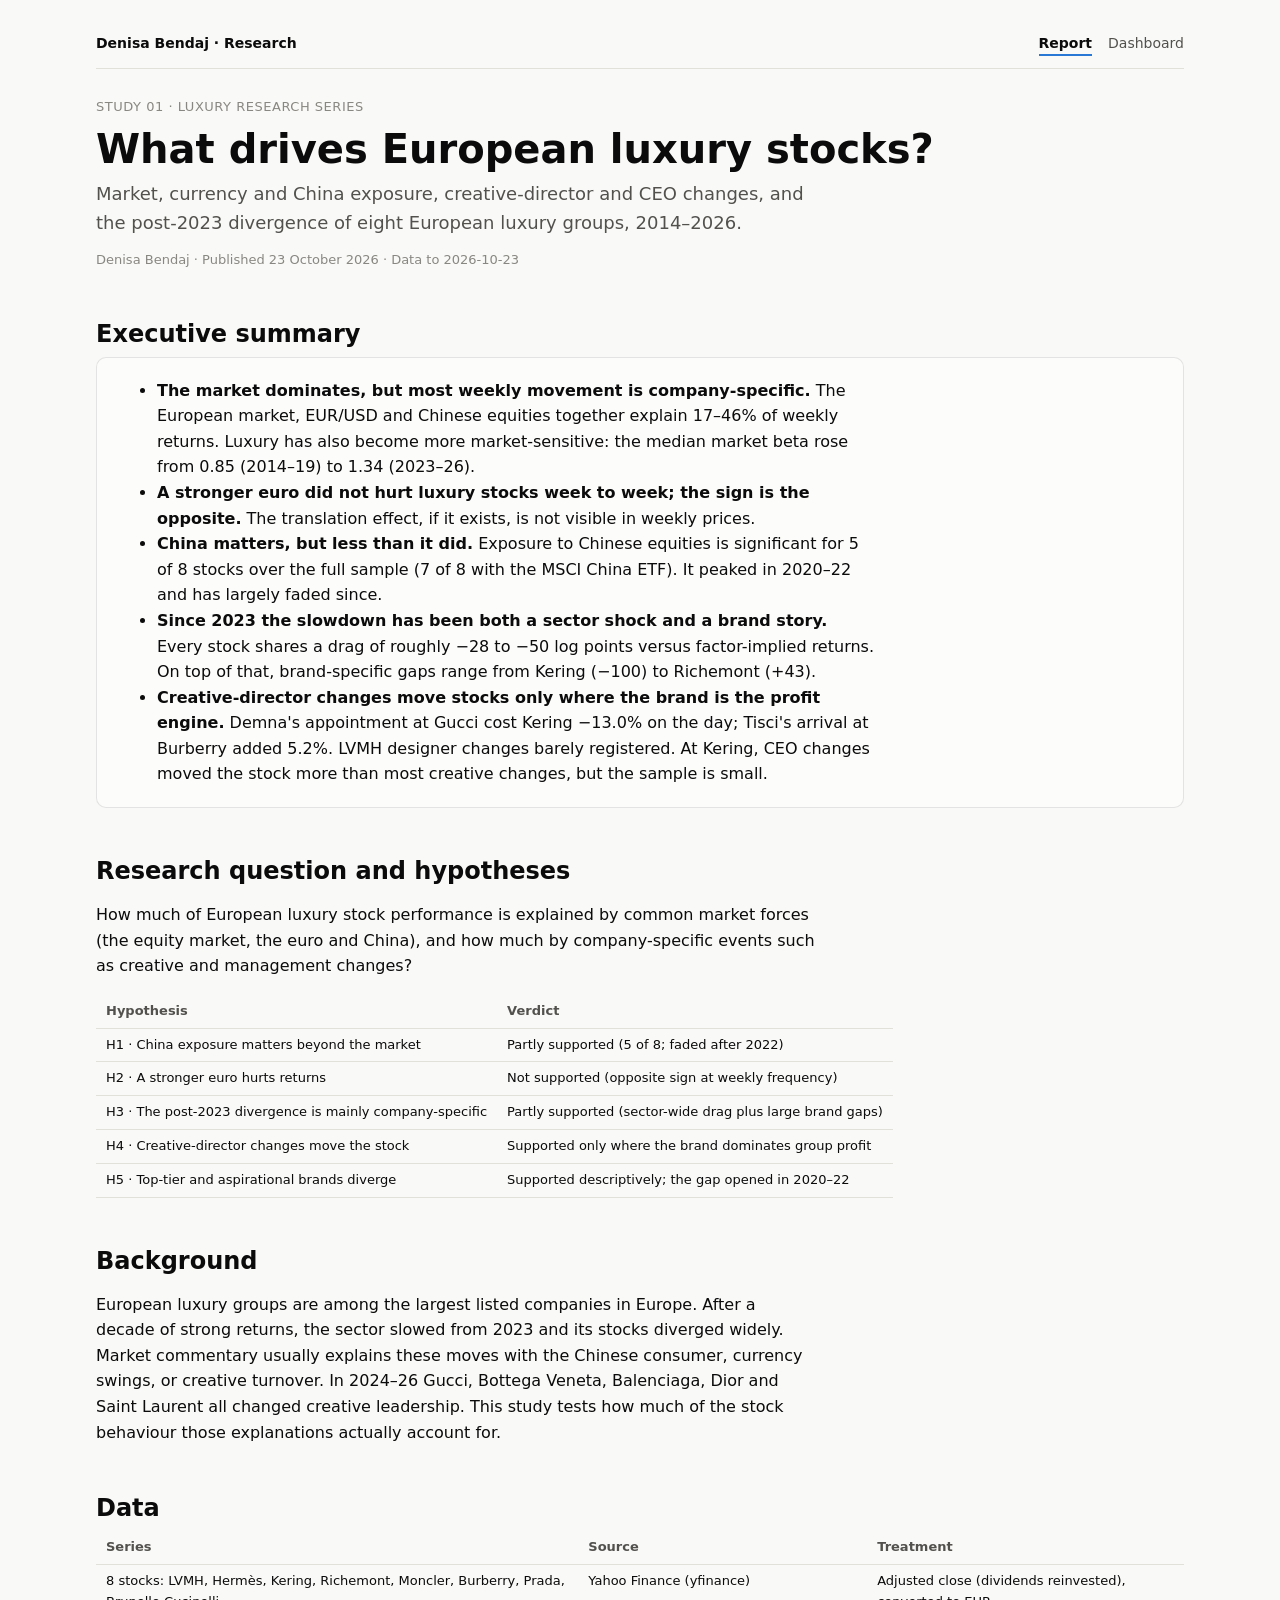
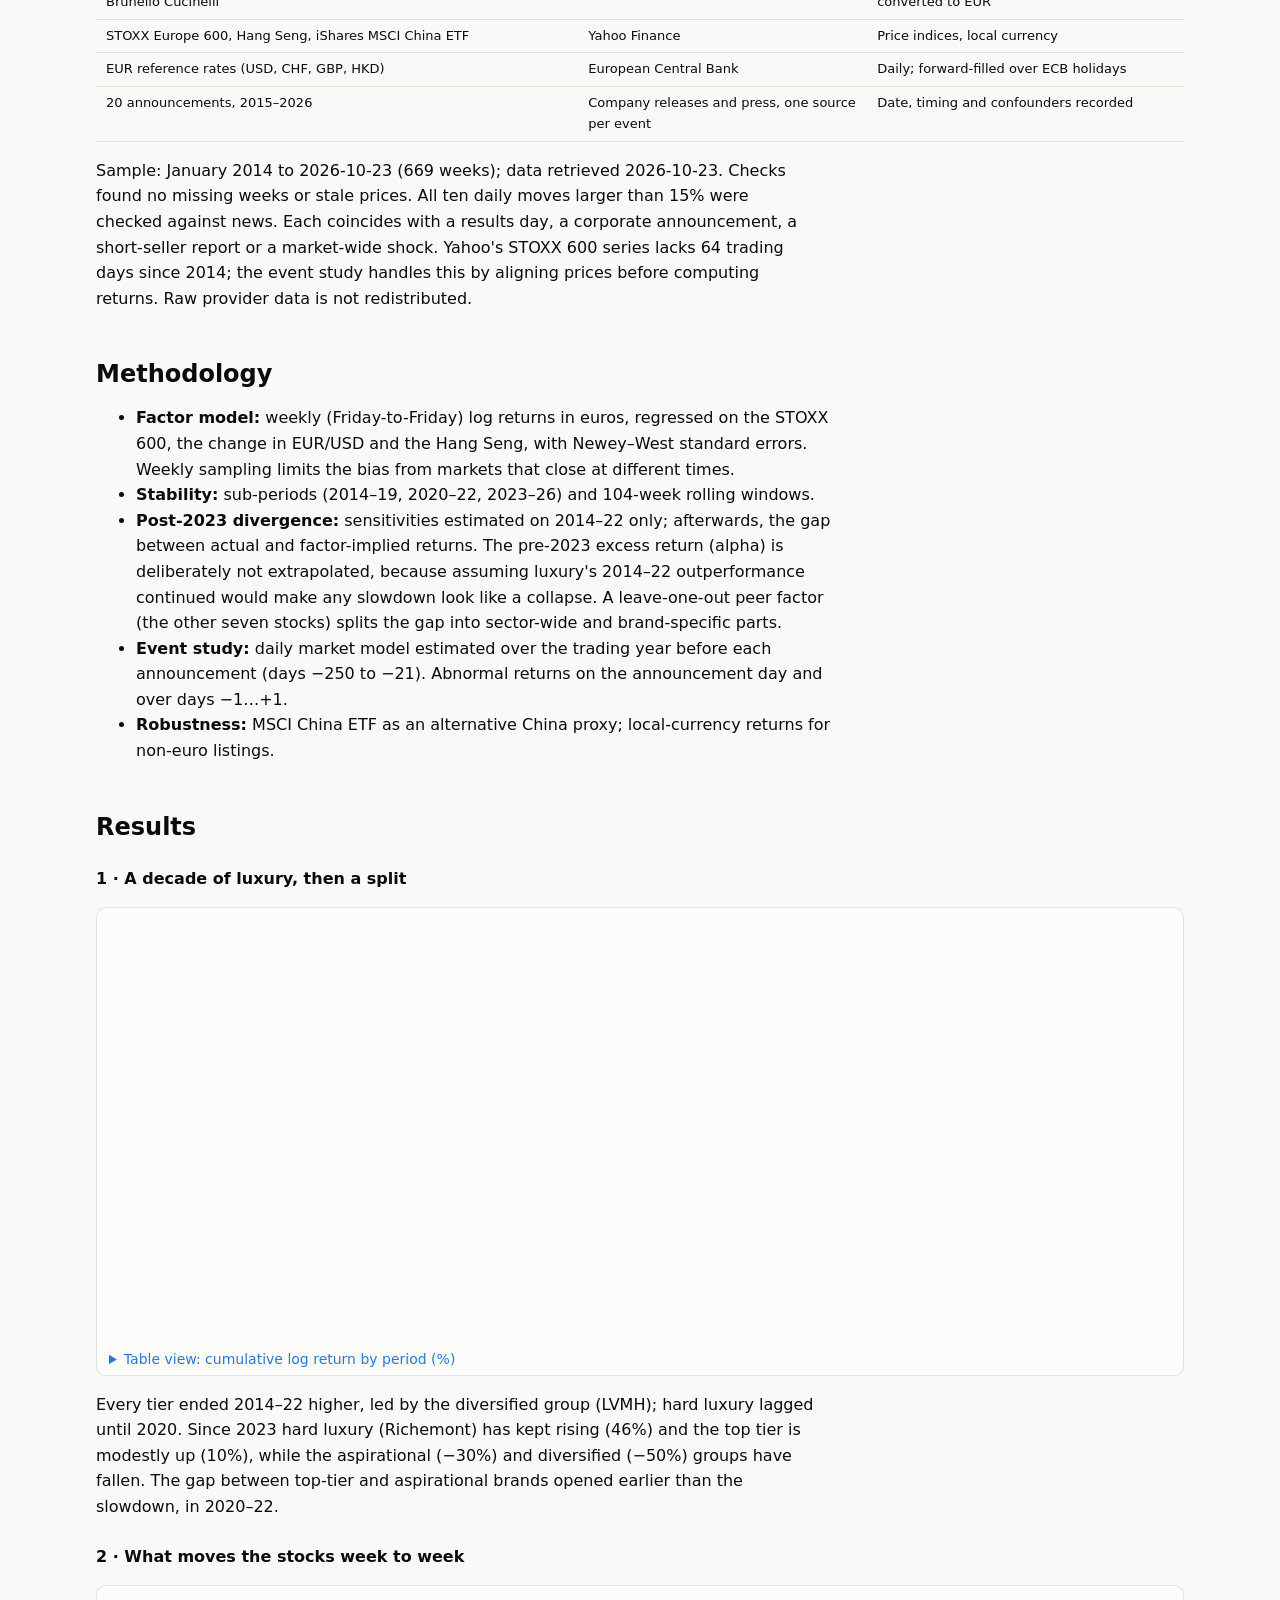
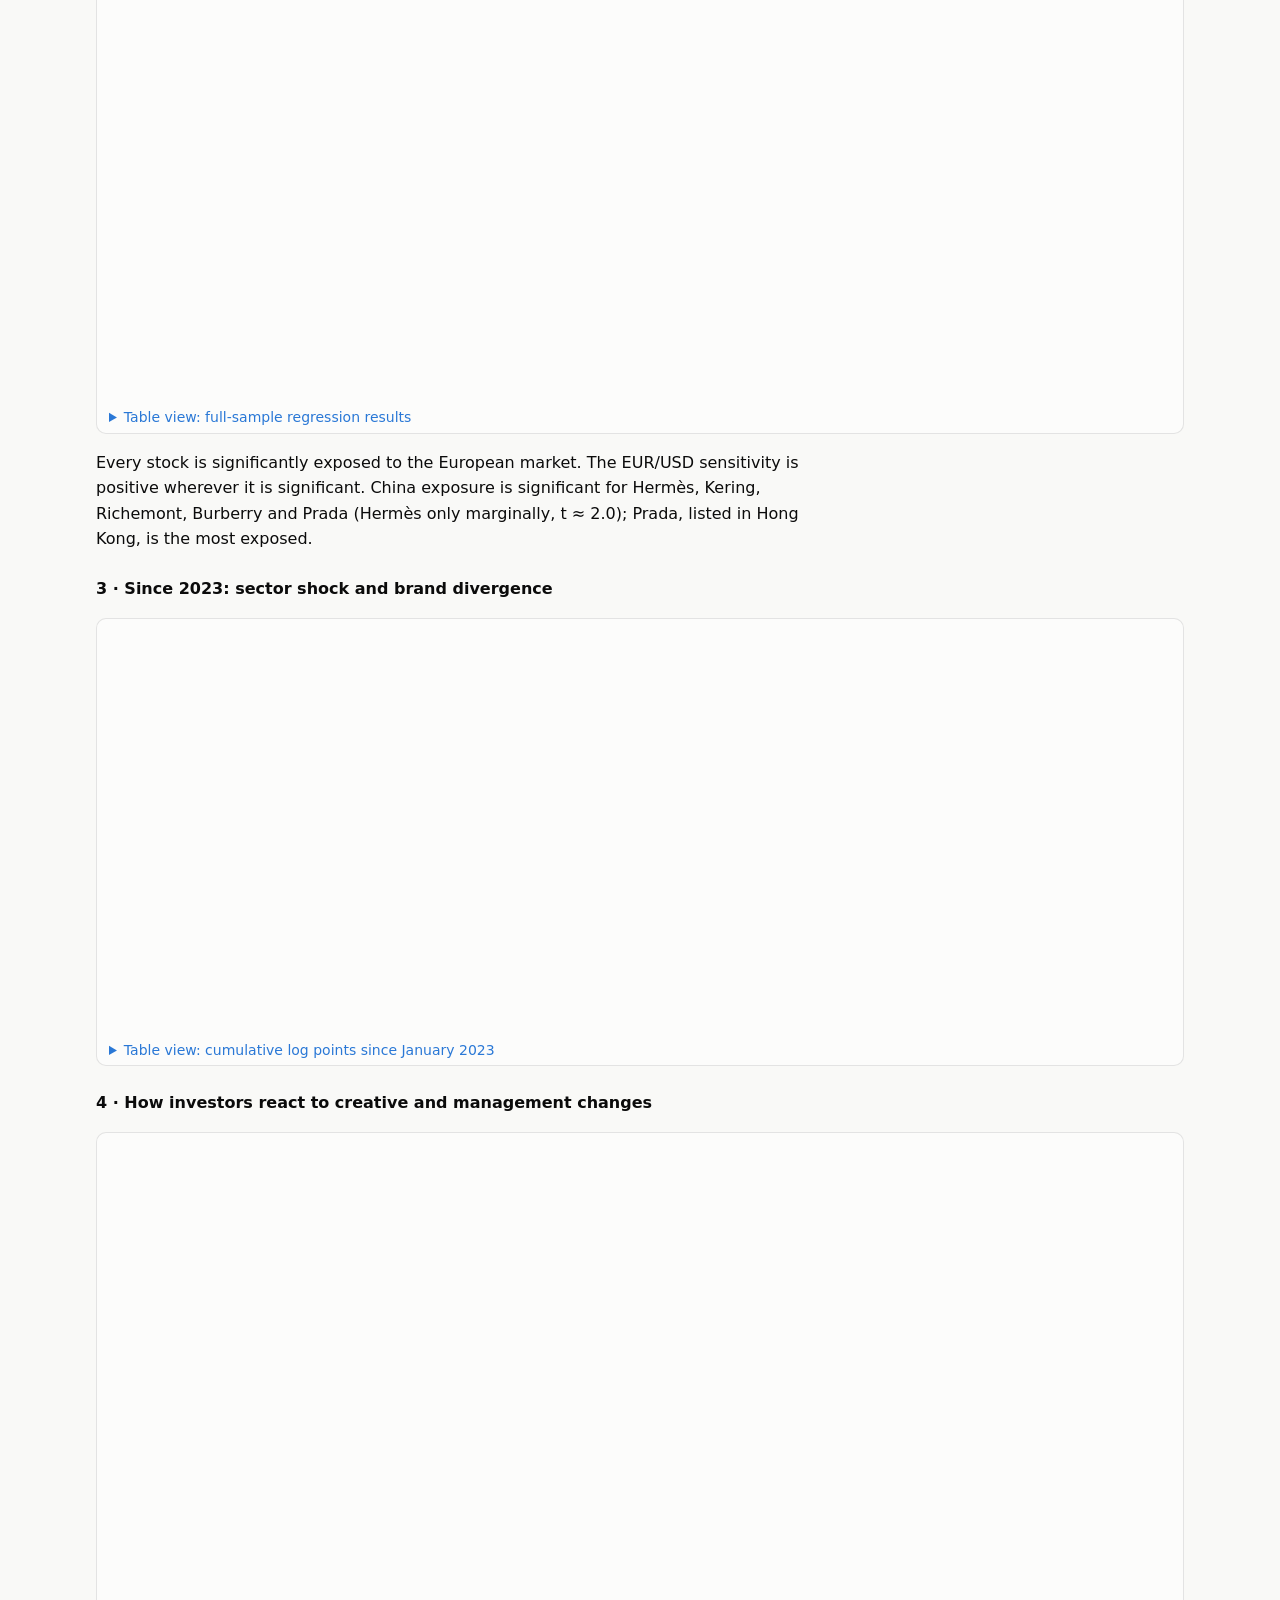
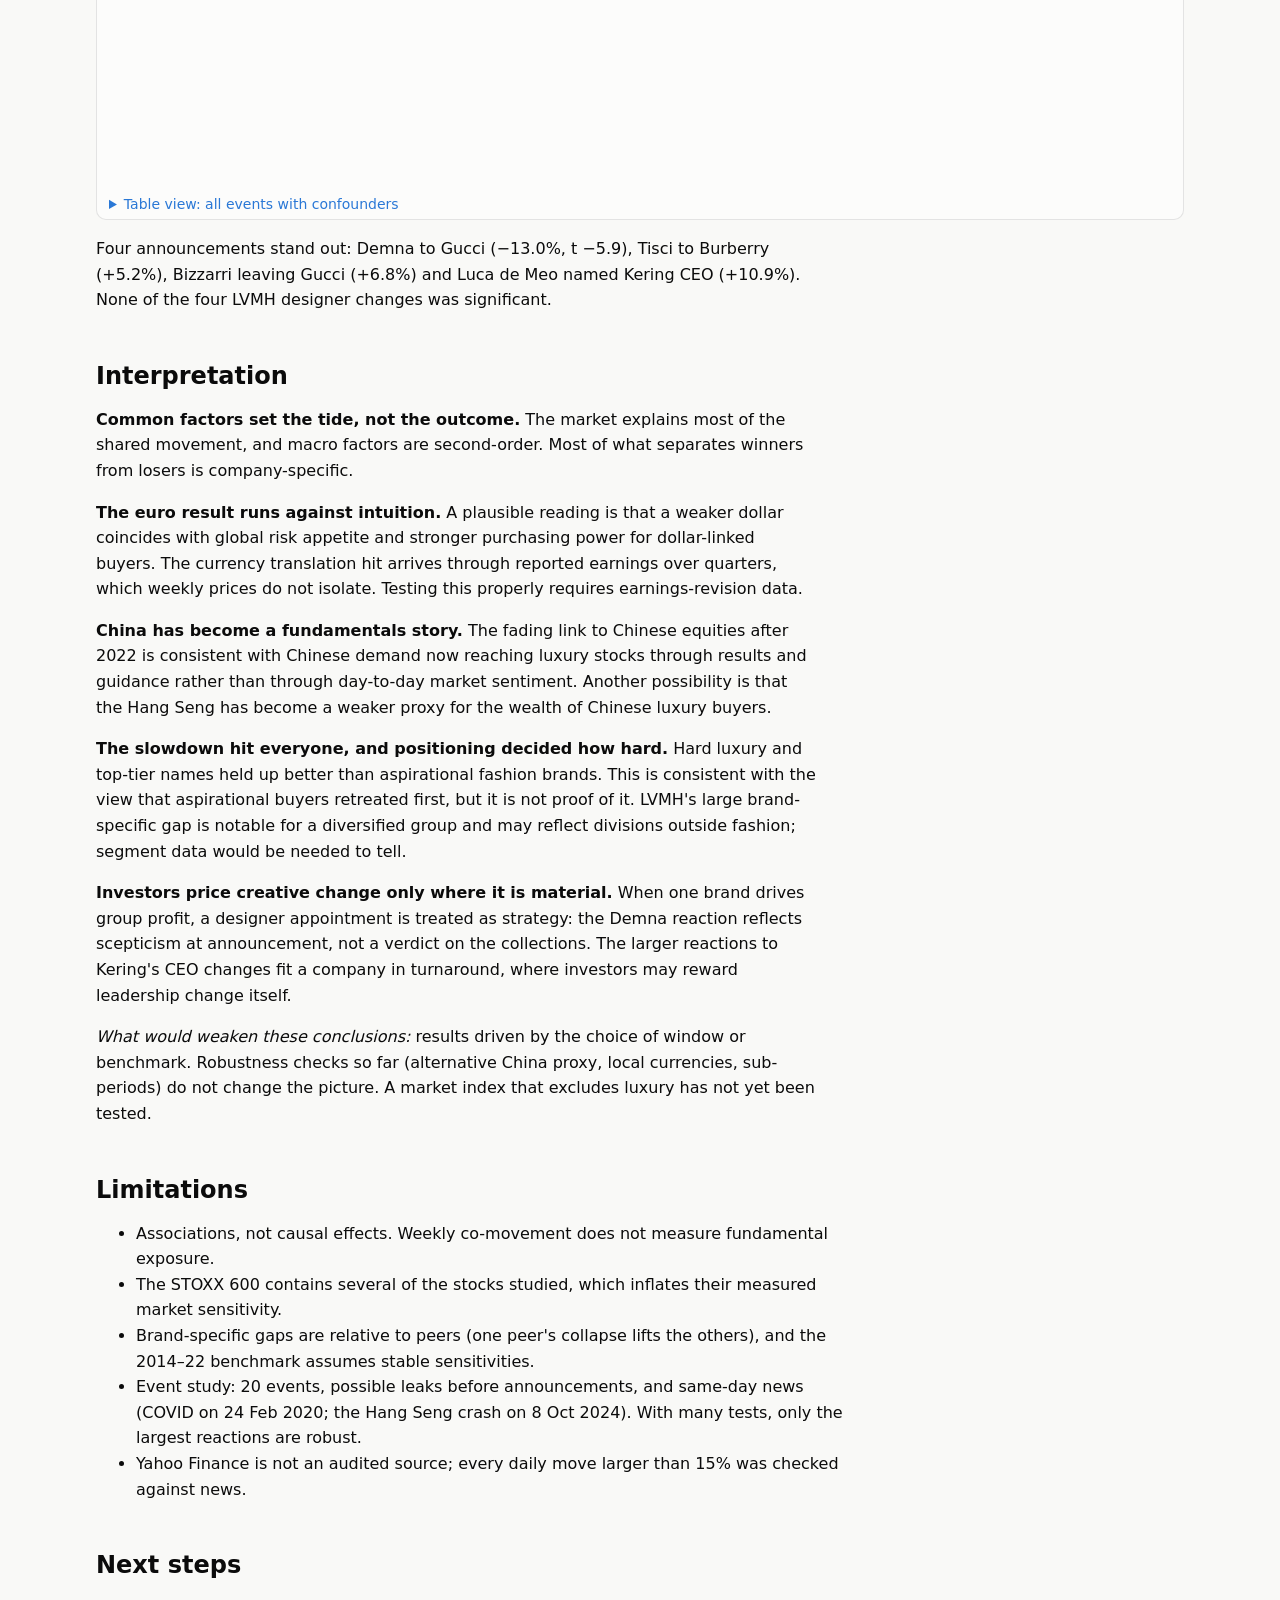
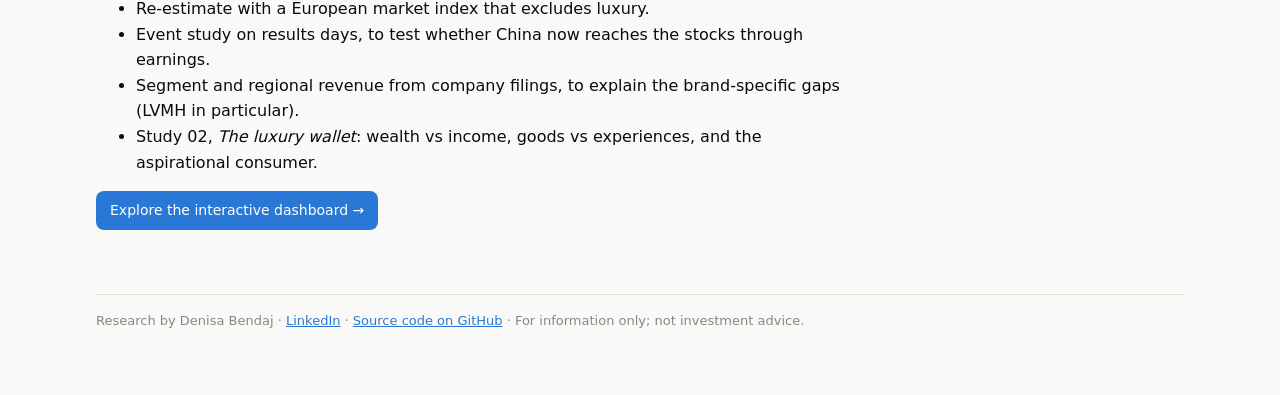
